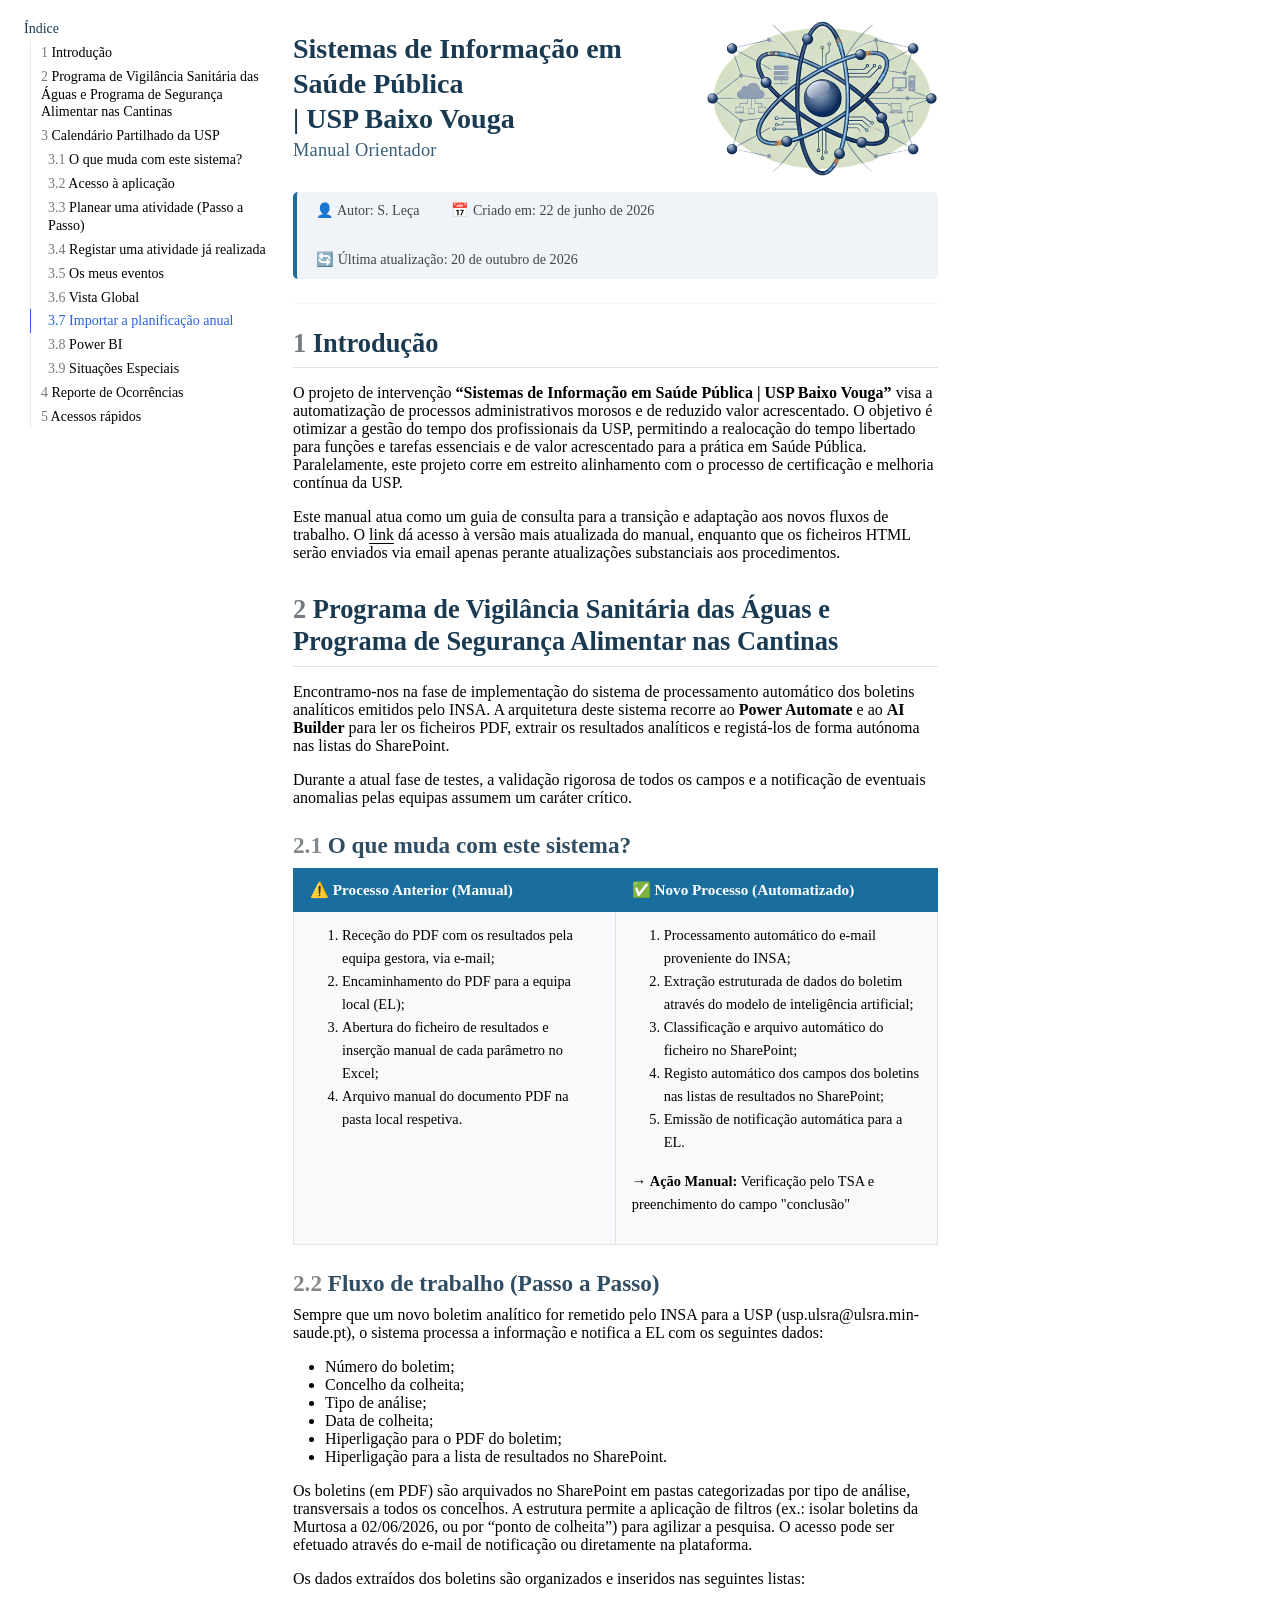
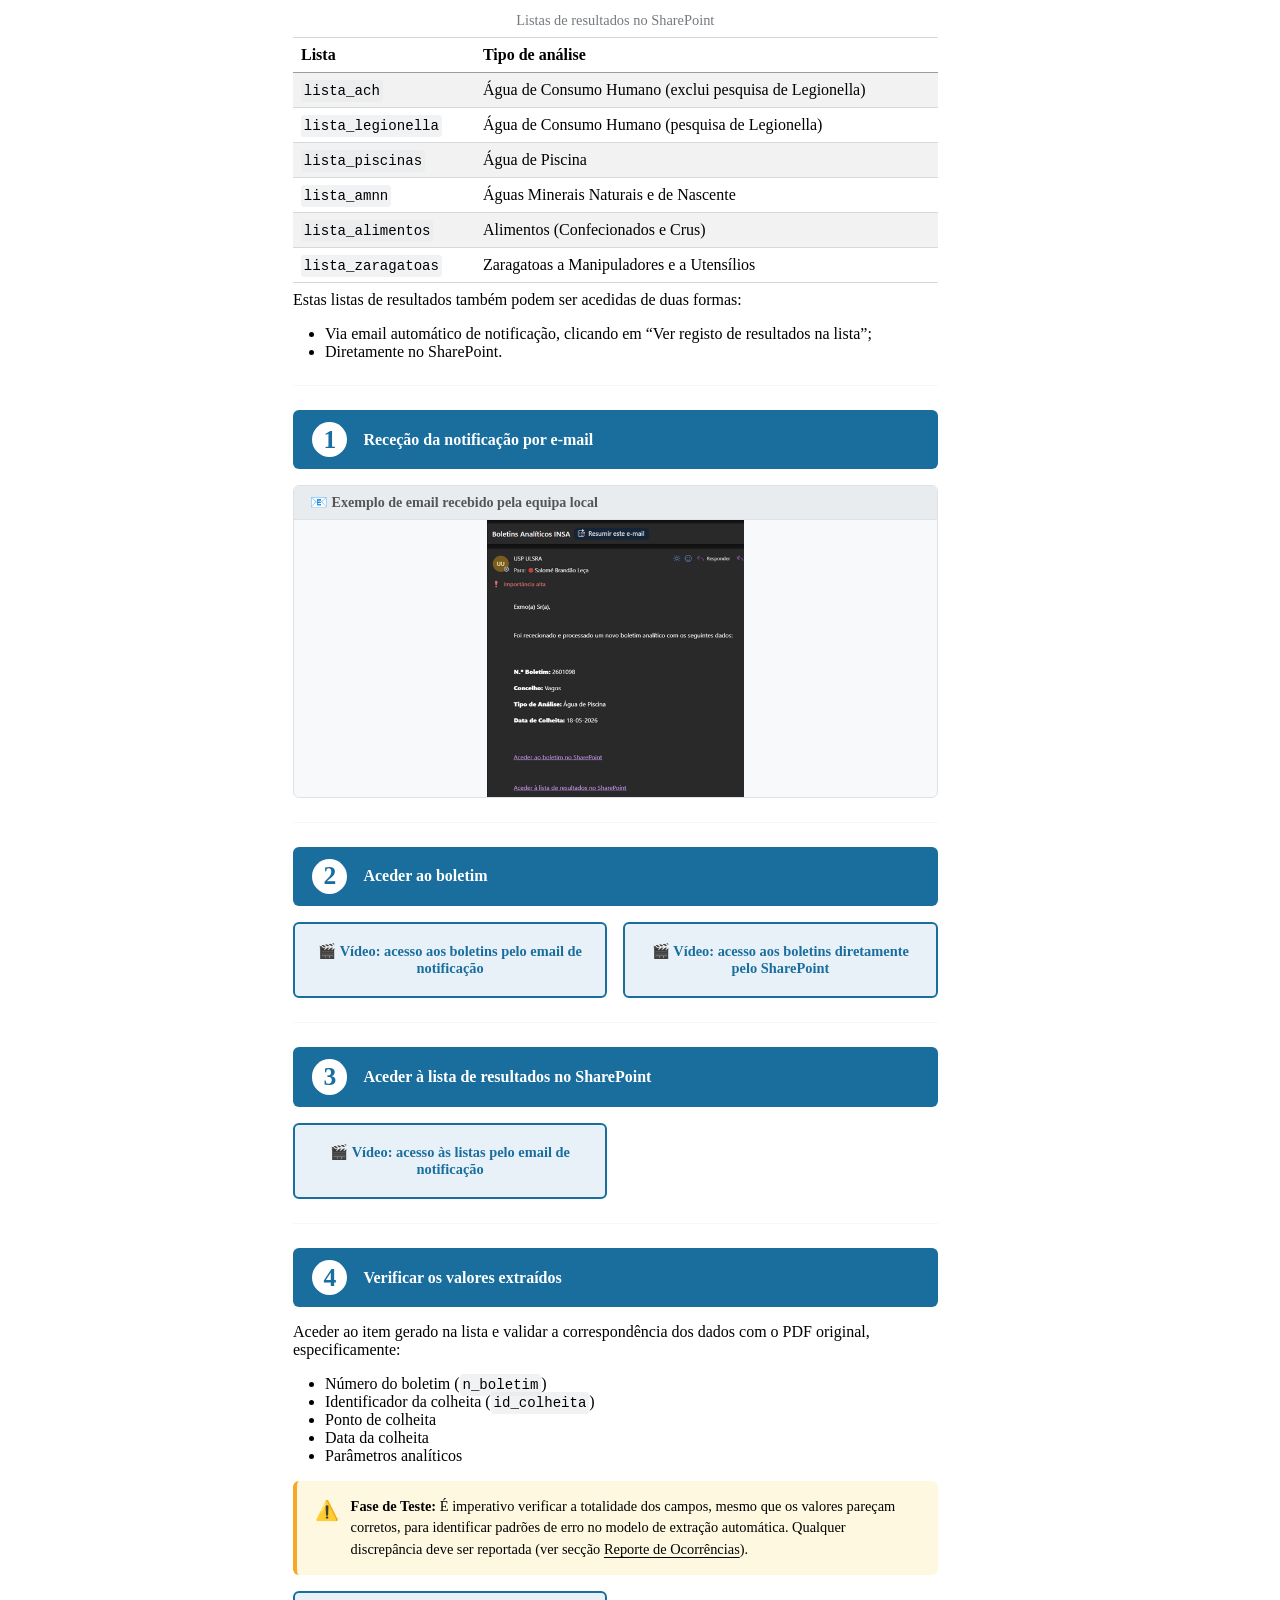
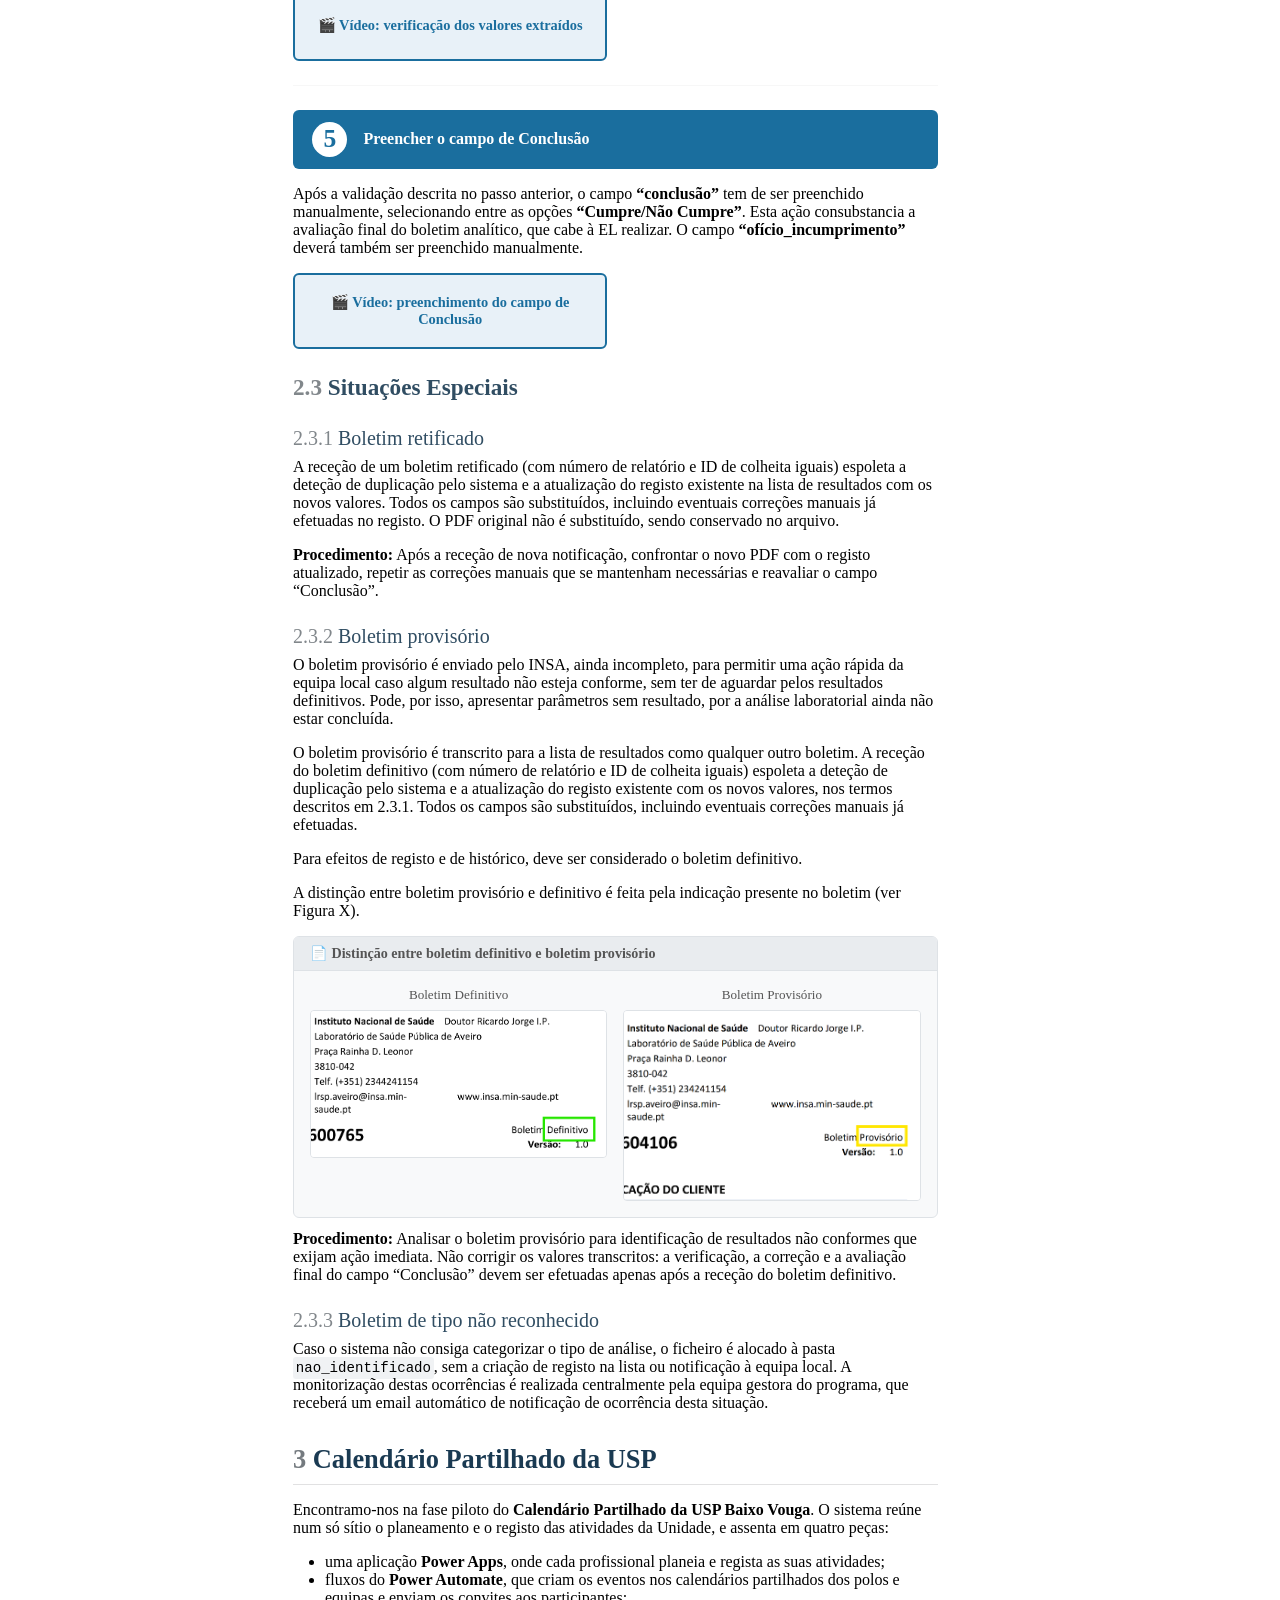
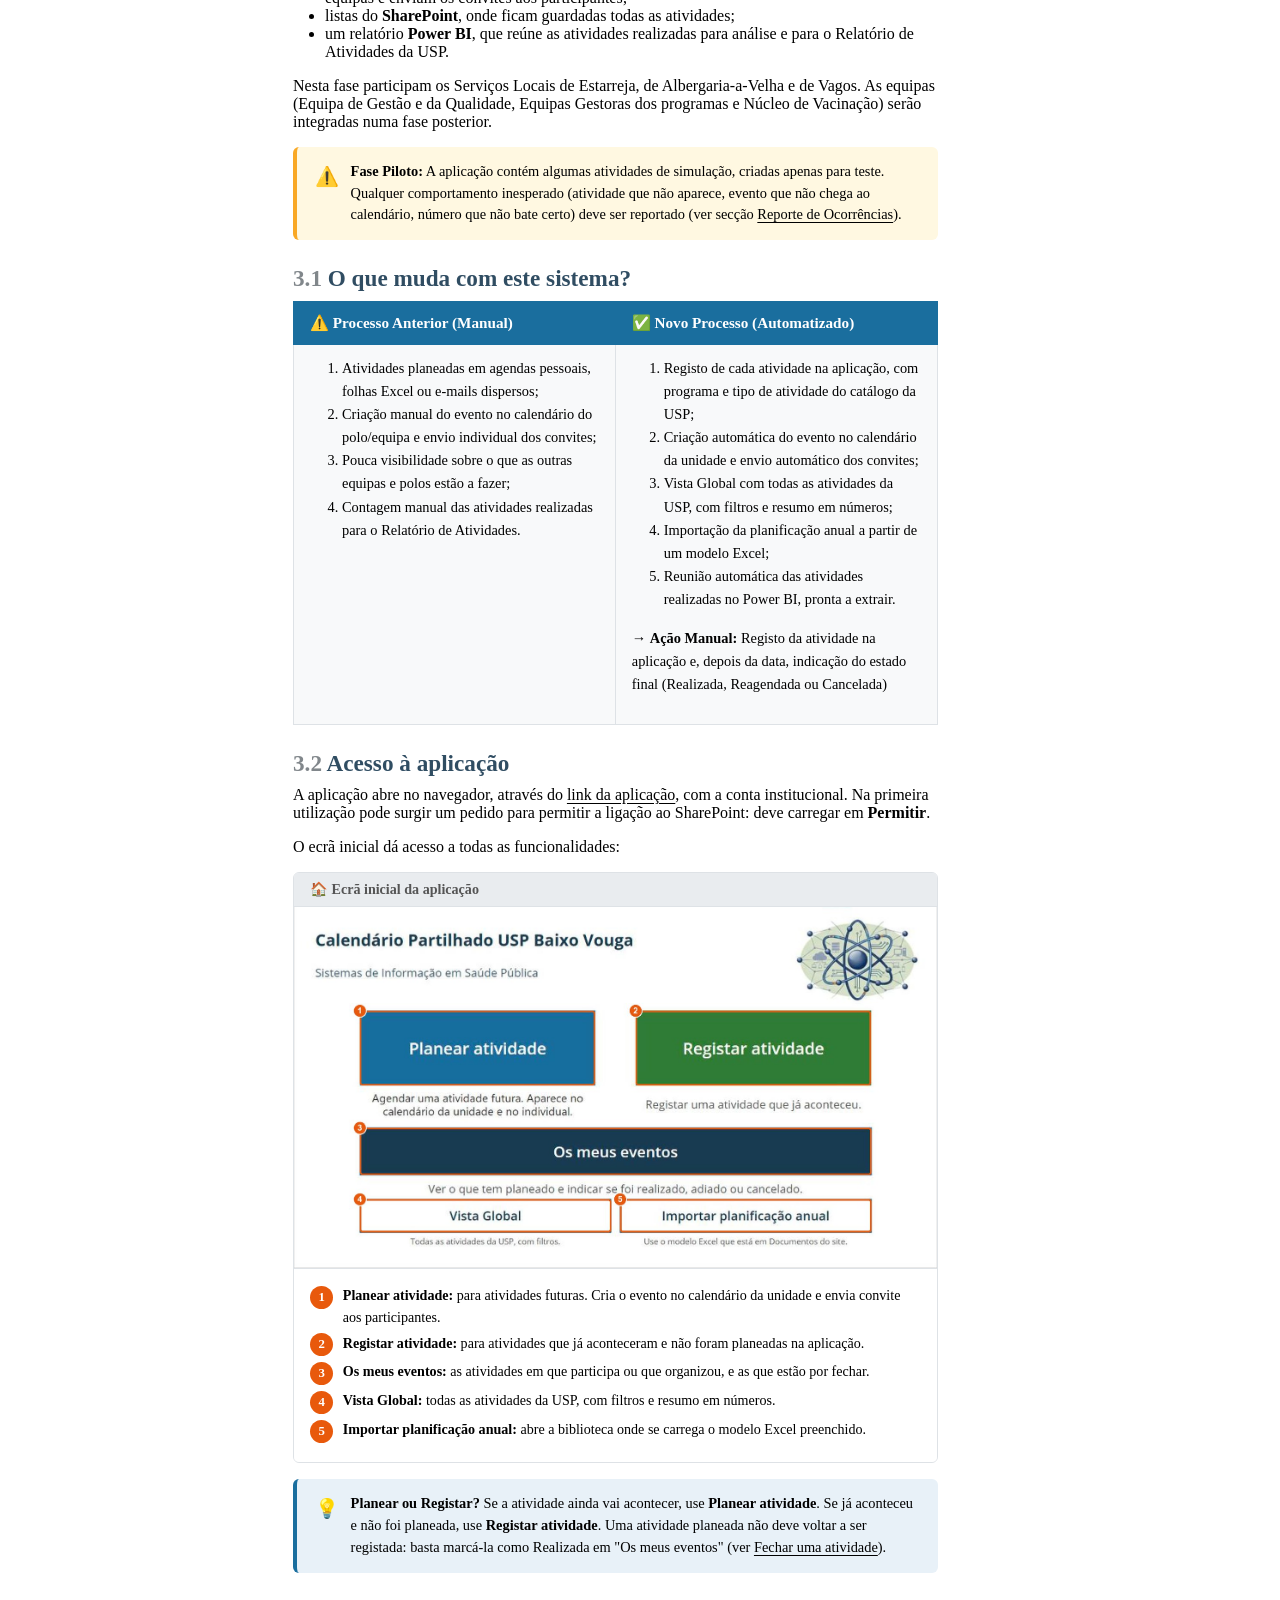
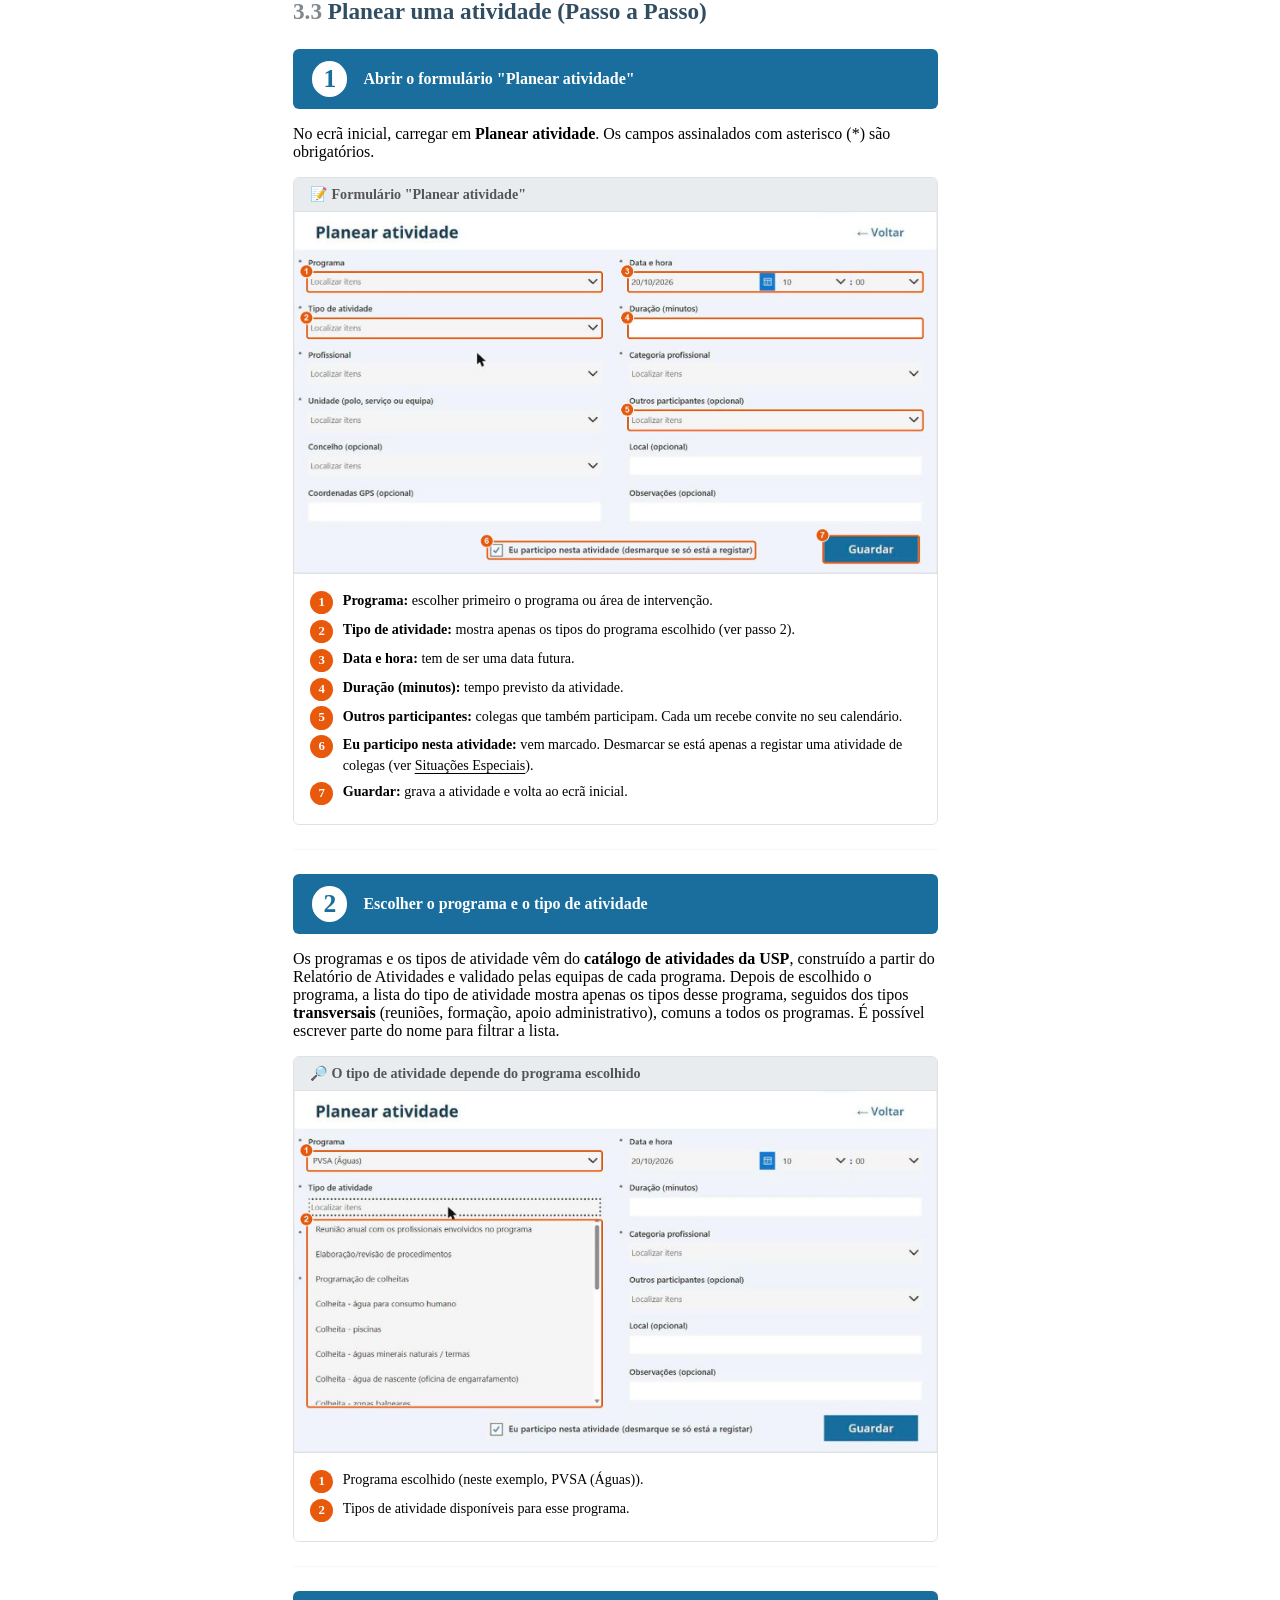
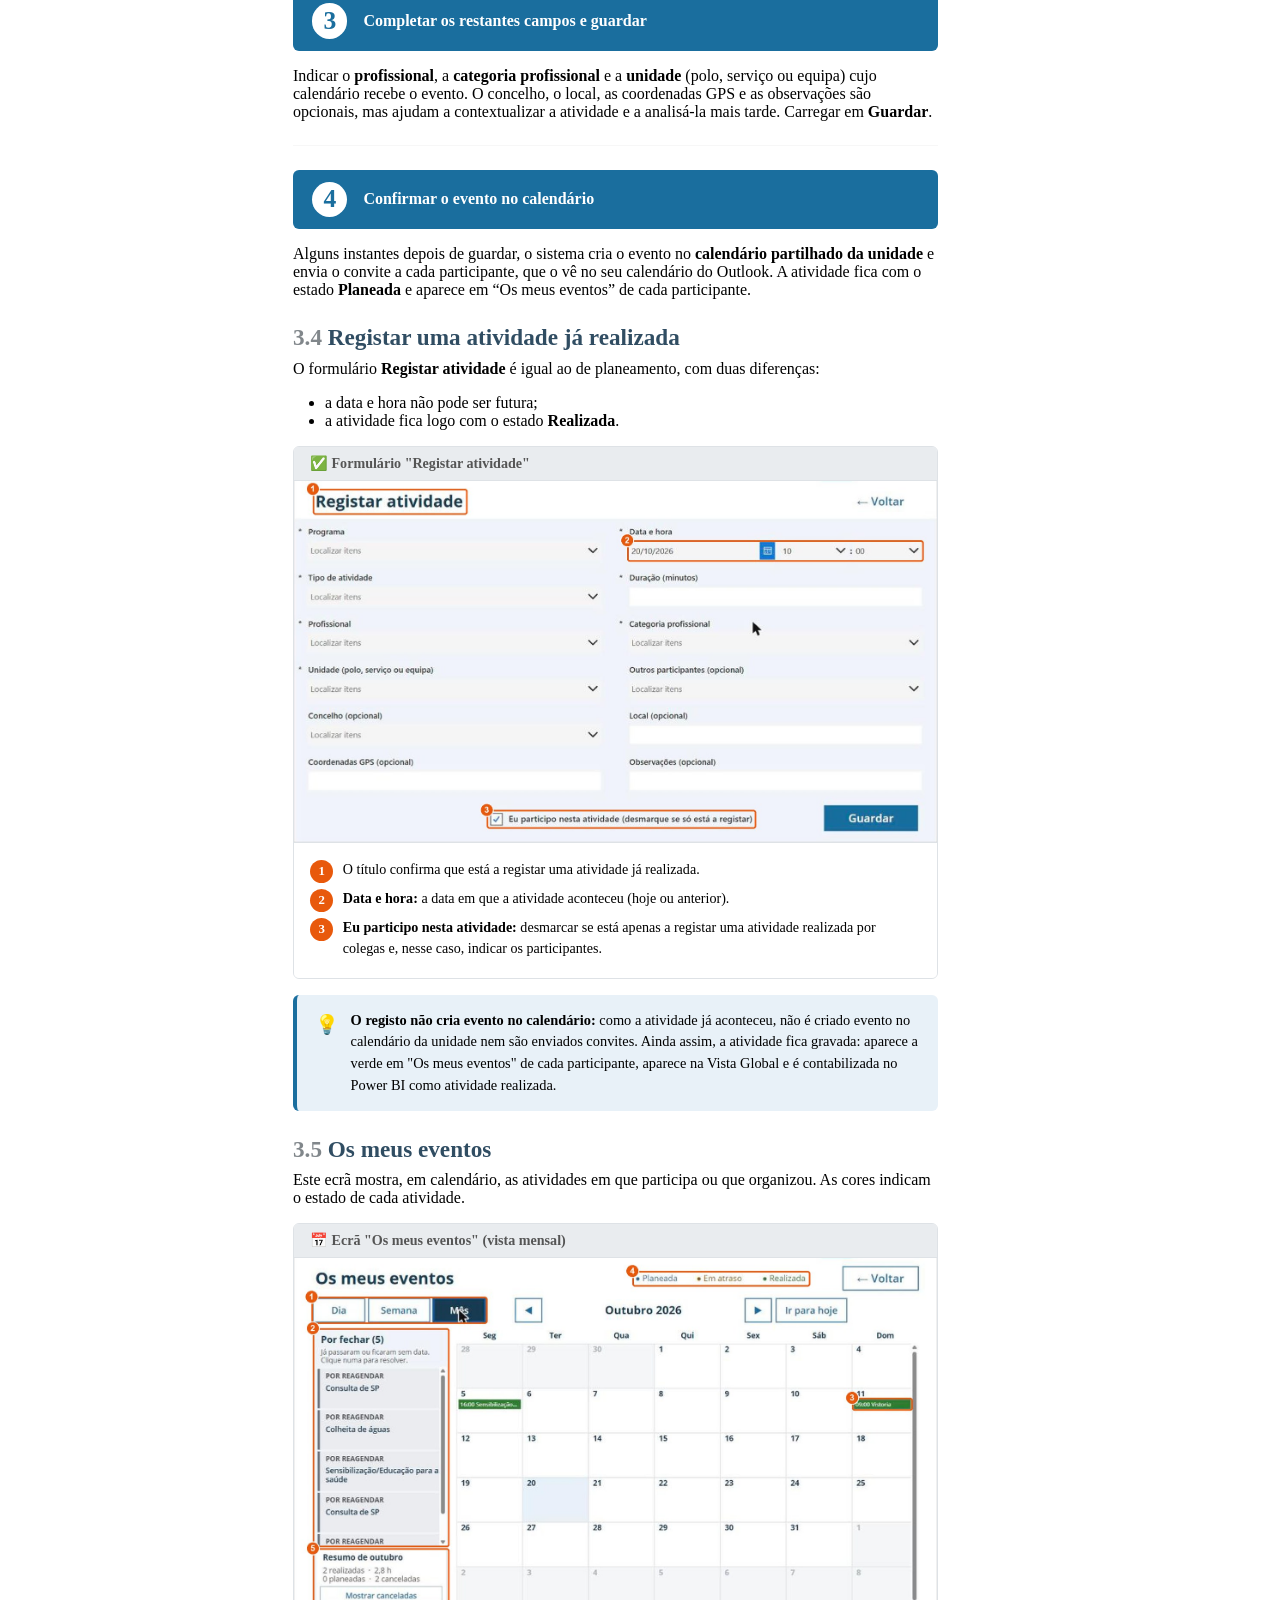
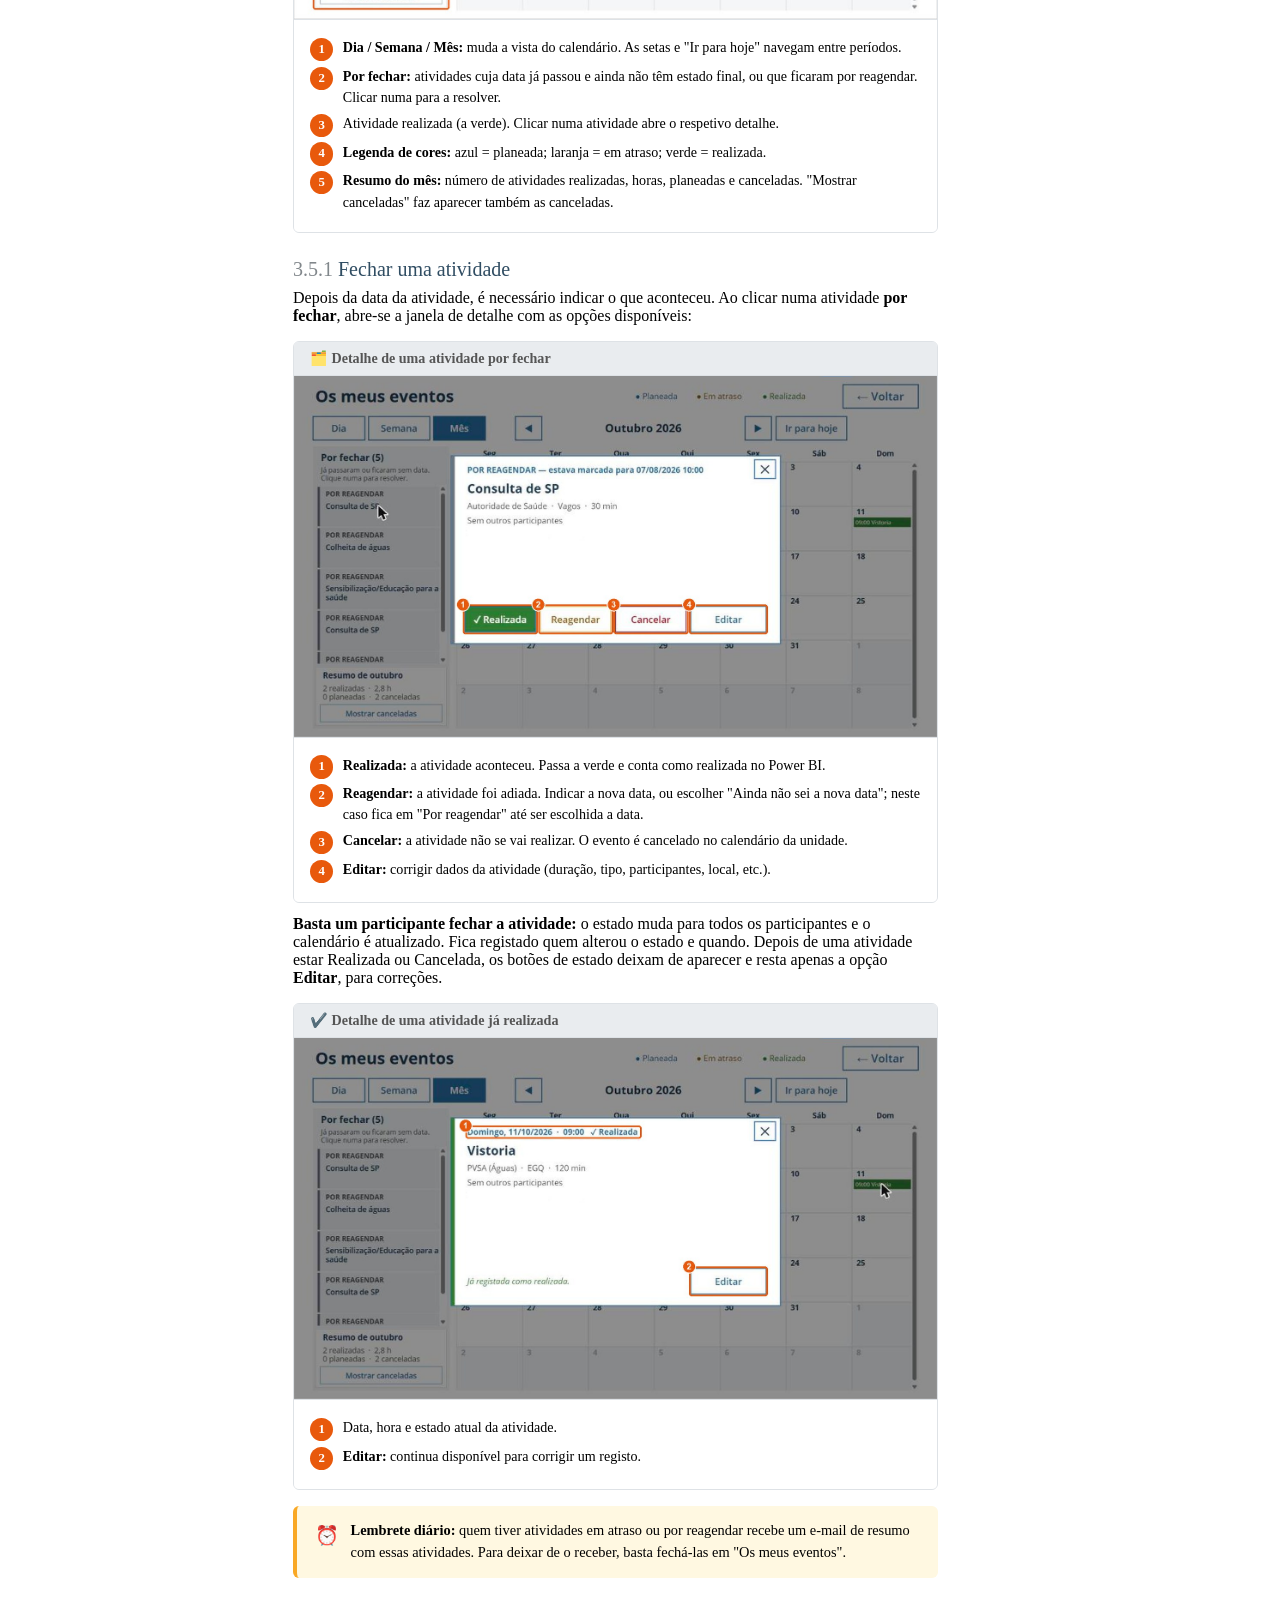
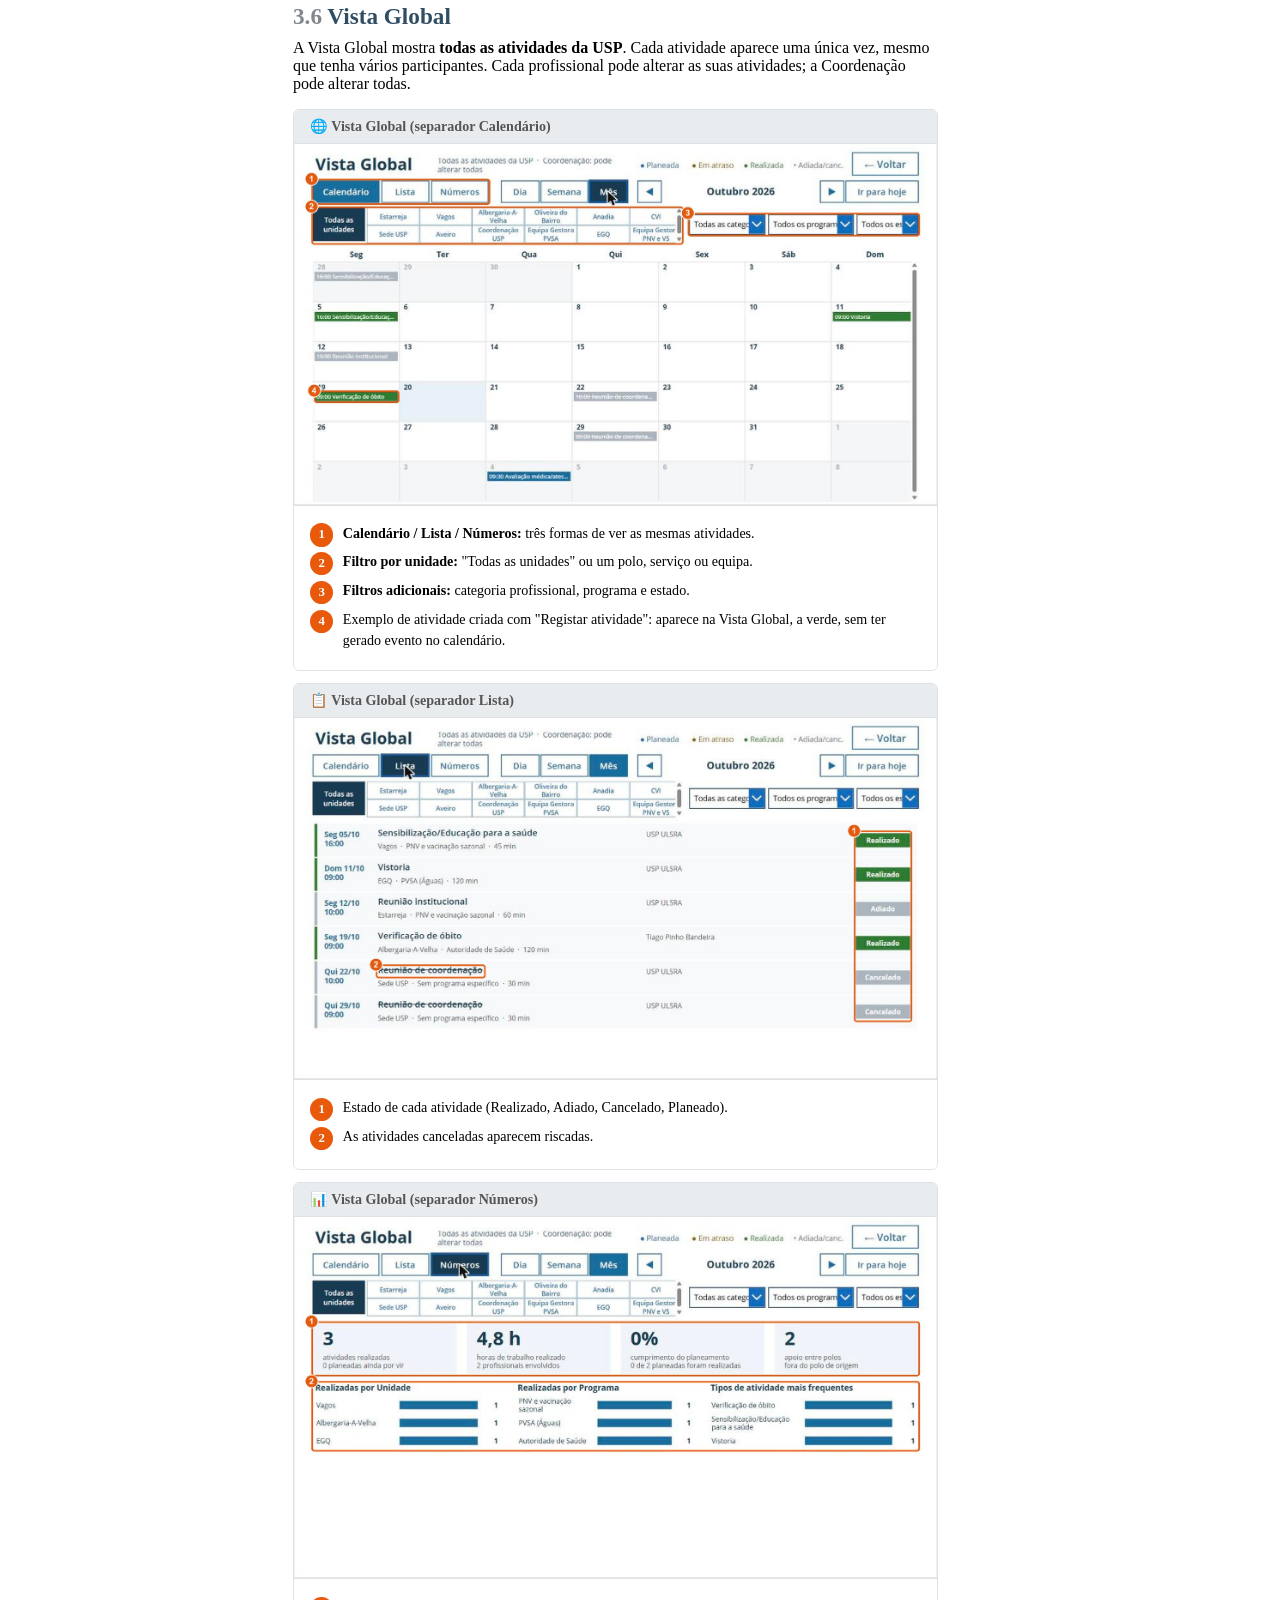
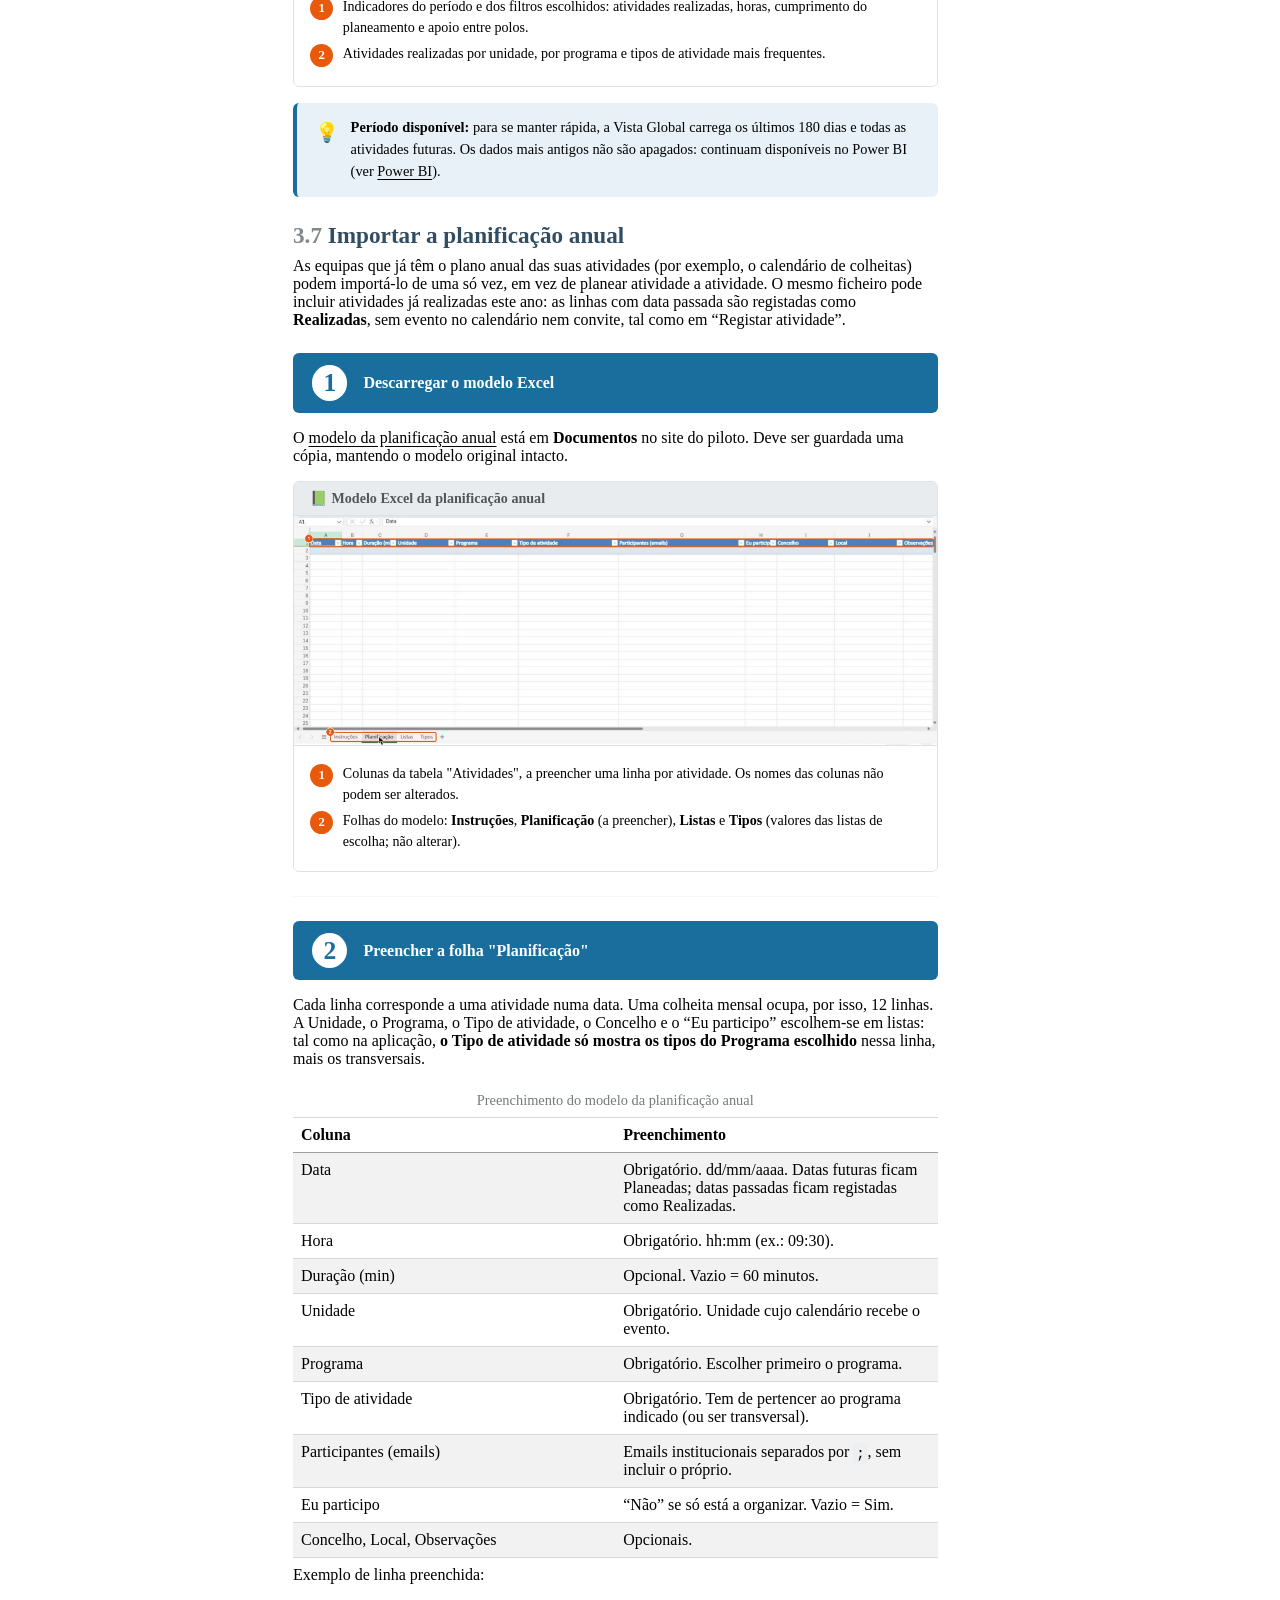
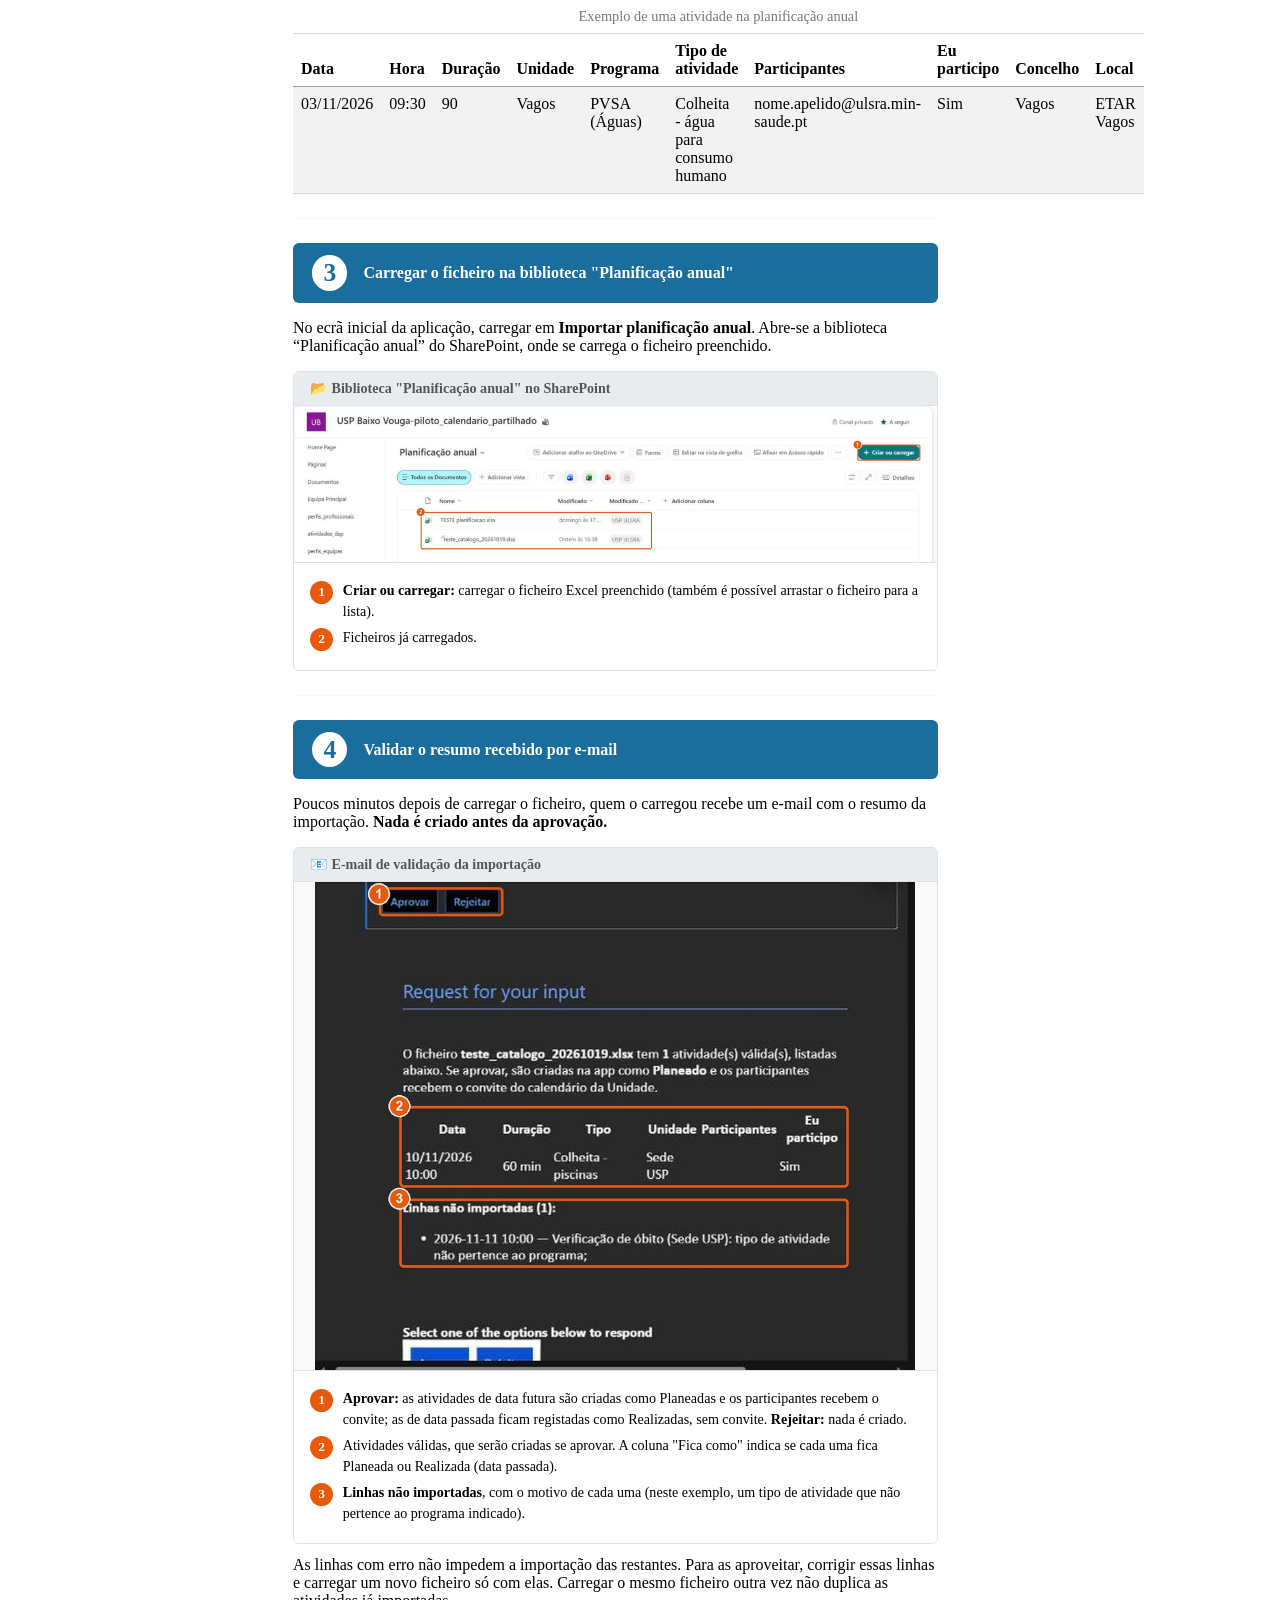
==== manual_TSA_boletins_analiticos.html @ 33a660f3 "deploy: 790c14cf3e2426acbb77045cc0bc41466f62135e" ====
<!DOCTYPE html>
<html xmlns="http://www.w3.org/1999/xhtml" lang="pt" xml:lang="pt"><head>

<meta charset="utf-8">
<meta name="generator" content="quarto-1.9.37">

<meta name="viewport" content="width=device-width, initial-scale=1.0, user-scalable=yes">


<title>Manual Orientador</title>
<style>

code{white-space: pre-wrap;}
span.smallcaps{font-variant: small-caps;}
div.columns{display: flex; gap: min(4vw, 1.5em);}
div.column{flex: auto; overflow-x: auto;}
div.hanging-indent{margin-left: 1.5em; text-indent: -1.5em;}
ul.task-list{list-style: none;}
ul.task-list li input[type="checkbox"] {
width: 0.8em;
margin: 0 0.8em 0.2em -1em;  vertical-align: middle;
}
</style>


<script>/*!
 * clipboard.js v2.0.11
 * https://clipboardjs.com/
 *
 * Licensed MIT © Zeno Rocha
 */
!function(t,e){"object"==typeof exports&&"object"==typeof module?module.exports=e():"function"==typeof define&&define.amd?define([],e):"object"==typeof exports?exports.ClipboardJS=e():t.ClipboardJS=e()}(this,function(){return n={686:function(t,e,n){"use strict";n.d(e,{default:function(){return b}});var e=n(279),i=n.n(e),e=n(370),u=n.n(e),e=n(817),r=n.n(e);function c(t){try{return document.execCommand(t)}catch(t){return}}var a=function(t){t=r()(t);return c("cut"),t};function o(t,e){var n,o,t=(n=t,o="rtl"===document.documentElement.getAttribute("dir"),(t=document.createElement("textarea")).style.fontSize="12pt",t.style.border="0",t.style.padding="0",t.style.margin="0",t.style.position="absolute",t.style[o?"right":"left"]="-9999px",o=window.pageYOffset||document.documentElement.scrollTop,t.style.top="".concat(o,"px"),t.setAttribute("readonly",""),t.value=n,t);return e.container.appendChild(t),e=r()(t),c("copy"),t.remove(),e}var f=function(t){var e=1<arguments.length&&void 0!==arguments[1]?arguments[1]:{container:document.body},n="";return"string"==typeof t?n=o(t,e):t instanceof HTMLInputElement&&!["text","search","url","tel","password"].includes(null==t?void 0:t.type)?n=o(t.value,e):(n=r()(t),c("copy")),n};function l(t){return(l="function"==typeof Symbol&&"symbol"==typeof Symbol.iterator?function(t){return typeof t}:function(t){return t&&"function"==typeof Symbol&&t.constructor===Symbol&&t!==Symbol.prototype?"symbol":typeof t})(t)}var s=function(){var t=0<arguments.length&&void 0!==arguments[0]?arguments[0]:{},e=t.action,n=void 0===e?"copy":e,o=t.container,e=t.target,t=t.text;if("copy"!==n&&"cut"!==n)throw new Error('Invalid "action" value, use either "copy" or "cut"');if(void 0!==e){if(!e||"object"!==l(e)||1!==e.nodeType)throw new Error('Invalid "target" value, use a valid Element');if("copy"===n&&e.hasAttribute("disabled"))throw new Error('Invalid "target" attribute. Please use "readonly" instead of "disabled" attribute');if("cut"===n&&(e.hasAttribute("readonly")||e.hasAttribute("disabled")))throw new Error('Invalid "target" attribute. You can\'t cut text from elements with "readonly" or "disabled" attributes')}return t?f(t,{container:o}):e?"cut"===n?a(e):f(e,{container:o}):void 0};function p(t){return(p="function"==typeof Symbol&&"symbol"==typeof Symbol.iterator?function(t){return typeof t}:function(t){return t&&"function"==typeof Symbol&&t.constructor===Symbol&&t!==Symbol.prototype?"symbol":typeof t})(t)}function d(t,e){for(var n=0;n<e.length;n++){var o=e[n];o.enumerable=o.enumerable||!1,o.configurable=!0,"value"in o&&(o.writable=!0),Object.defineProperty(t,o.key,o)}}function y(t,e){return(y=Object.setPrototypeOf||function(t,e){return t.__proto__=e,t})(t,e)}function h(n){var o=function(){if("undefined"==typeof Reflect||!Reflect.construct)return!1;if(Reflect.construct.sham)return!1;if("function"==typeof Proxy)return!0;try{return Date.prototype.toString.call(Reflect.construct(Date,[],function(){})),!0}catch(t){return!1}}();return function(){var t,e=v(n);return t=o?(t=v(this).constructor,Reflect.construct(e,arguments,t)):e.apply(this,arguments),e=this,!(t=t)||"object"!==p(t)&&"function"!=typeof t?function(t){if(void 0!==t)return t;throw new ReferenceError("this hasn't been initialised - super() hasn't been called")}(e):t}}function v(t){return(v=Object.setPrototypeOf?Object.getPrototypeOf:function(t){return t.__proto__||Object.getPrototypeOf(t)})(t)}function m(t,e){t="data-clipboard-".concat(t);if(e.hasAttribute(t))return e.getAttribute(t)}var b=function(){!function(t,e){if("function"!=typeof e&&null!==e)throw new TypeError("Super expression must either be null or a function");t.prototype=Object.create(e&&e.prototype,{constructor:{value:t,writable:!0,configurable:!0}}),e&&y(t,e)}(r,i());var t,e,n,o=h(r);function r(t,e){var n;return function(t){if(!(t instanceof r))throw new TypeError("Cannot call a class as a function")}(this),(n=o.call(this)).resolveOptions(e),n.listenClick(t),n}return t=r,n=[{key:"copy",value:function(t){var e=1<arguments.length&&void 0!==arguments[1]?arguments[1]:{container:document.body};return f(t,e)}},{key:"cut",value:function(t){return a(t)}},{key:"isSupported",value:function(){var t=0<arguments.length&&void 0!==arguments[0]?arguments[0]:["copy","cut"],t="string"==typeof t?[t]:t,e=!!document.queryCommandSupported;return t.forEach(function(t){e=e&&!!document.queryCommandSupported(t)}),e}}],(e=[{key:"resolveOptions",value:function(){var t=0<arguments.length&&void 0!==arguments[0]?arguments[0]:{};this.action="function"==typeof t.action?t.action:this.defaultAction,this.target="function"==typeof t.target?t.target:this.defaultTarget,this.text="function"==typeof t.text?t.text:this.defaultText,this.container="object"===p(t.container)?t.container:document.body}},{key:"listenClick",value:function(t){var e=this;this.listener=u()(t,"click",function(t){return e.onClick(t)})}},{key:"onClick",value:function(t){var e=t.delegateTarget||t.currentTarget,n=this.action(e)||"copy",t=s({action:n,container:this.container,target:this.target(e),text:this.text(e)});this.emit(t?"success":"error",{action:n,text:t,trigger:e,clearSelection:function(){e&&e.focus(),window.getSelection().removeAllRanges()}})}},{key:"defaultAction",value:function(t){return m("action",t)}},{key:"defaultTarget",value:function(t){t=m("target",t);if(t)return document.querySelector(t)}},{key:"defaultText",value:function(t){return m("text",t)}},{key:"destroy",value:function(){this.listener.destroy()}}])&&d(t.prototype,e),n&&d(t,n),r}()},828:function(t){var e;"undefined"==typeof Element||Element.prototype.matches||((e=Element.prototype).matches=e.matchesSelector||e.mozMatchesSelector||e.msMatchesSelector||e.oMatchesSelector||e.webkitMatchesSelector),t.exports=function(t,e){for(;t&&9!==t.nodeType;){if("function"==typeof t.matches&&t.matches(e))return t;t=t.parentNode}}},438:function(t,e,n){var u=n(828);function i(t,e,n,o,r){var i=function(e,n,t,o){return function(t){t.delegateTarget=u(t.target,n),t.delegateTarget&&o.call(e,t)}}.apply(this,arguments);return t.addEventListener(n,i,r),{destroy:function(){t.removeEventListener(n,i,r)}}}t.exports=function(t,e,n,o,r){return"function"==typeof t.addEventListener?i.apply(null,arguments):"function"==typeof n?i.bind(null,document).apply(null,arguments):("string"==typeof t&&(t=document.querySelectorAll(t)),Array.prototype.map.call(t,function(t){return i(t,e,n,o,r)}))}},879:function(t,n){n.node=function(t){return void 0!==t&&t instanceof HTMLElement&&1===t.nodeType},n.nodeList=function(t){var e=Object.prototype.toString.call(t);return void 0!==t&&("[object NodeList]"===e||"[object HTMLCollection]"===e)&&"length"in t&&(0===t.length||n.node(t[0]))},n.string=function(t){return"string"==typeof t||t instanceof String},n.fn=function(t){return"[object Function]"===Object.prototype.toString.call(t)}},370:function(t,e,n){var f=n(879),l=n(438);t.exports=function(t,e,n){if(!t&&!e&&!n)throw new Error("Missing required arguments");if(!f.string(e))throw new TypeError("Second argument must be a String");if(!f.fn(n))throw new TypeError("Third argument must be a Function");if(f.node(t))return c=e,a=n,(u=t).addEventListener(c,a),{destroy:function(){u.removeEventListener(c,a)}};if(f.nodeList(t))return o=t,r=e,i=n,Array.prototype.forEach.call(o,function(t){t.addEventListener(r,i)}),{destroy:function(){Array.prototype.forEach.call(o,function(t){t.removeEventListener(r,i)})}};if(f.string(t))return t=t,e=e,n=n,l(document.body,t,e,n);throw new TypeError("First argument must be a String, HTMLElement, HTMLCollection, or NodeList");var o,r,i,u,c,a}},817:function(t){t.exports=function(t){var e,n="SELECT"===t.nodeName?(t.focus(),t.value):"INPUT"===t.nodeName||"TEXTAREA"===t.nodeName?((e=t.hasAttribute("readonly"))||t.setAttribute("readonly",""),t.select(),t.setSelectionRange(0,t.value.length),e||t.removeAttribute("readonly"),t.value):(t.hasAttribute("contenteditable")&&t.focus(),n=window.getSelection(),(e=document.createRange()).selectNodeContents(t),n.removeAllRanges(),n.addRange(e),n.toString());return n}},279:function(t){function e(){}e.prototype={on:function(t,e,n){var o=this.e||(this.e={});return(o[t]||(o[t]=[])).push({fn:e,ctx:n}),this},once:function(t,e,n){var o=this;function r(){o.off(t,r),e.apply(n,arguments)}return r._=e,this.on(t,r,n)},emit:function(t){for(var e=[].slice.call(arguments,1),n=((this.e||(this.e={}))[t]||[]).slice(),o=0,r=n.length;o<r;o++)n[o].fn.apply(n[o].ctx,e);return this},off:function(t,e){var n=this.e||(this.e={}),o=n[t],r=[];if(o&&e)for(var i=0,u=o.length;i<u;i++)o[i].fn!==e&&o[i].fn._!==e&&r.push(o[i]);return r.length?n[t]=r:delete n[t],this}},t.exports=e,t.exports.TinyEmitter=e}},r={},o.n=function(t){var e=t&&t.__esModule?function(){return t.default}:function(){return t};return o.d(e,{a:e}),e},o.d=function(t,e){for(var n in e)o.o(e,n)&&!o.o(t,n)&&Object.defineProperty(t,n,{enumerable:!0,get:e[n]})},o.o=function(t,e){return Object.prototype.hasOwnProperty.call(t,e)},o(686).default;function o(t){if(r[t])return r[t].exports;var e=r[t]={exports:{}};return n[t](e,e.exports,o),e.exports}var n,r});</script>
<script src="[data-uri]" type="module"></script>
<script src="[data-uri]" type="module"></script>
<script>/**
 * @popperjs/core v2.11.7 - MIT License
 */

!function(e,t){"object"==typeof exports&&"undefined"!=typeof module?t(exports):"function"==typeof define&&define.amd?define(["exports"],t):t((e="undefined"!=typeof globalThis?globalThis:e||self).Popper={})}(this,(function(e){"use strict";function t(e){if(null==e)return window;if("[object Window]"!==e.toString()){var t=e.ownerDocument;return t&&t.defaultView||window}return e}function n(e){return e instanceof t(e).Element||e instanceof Element}function r(e){return e instanceof t(e).HTMLElement||e instanceof HTMLElement}function o(e){return"undefined"!=typeof ShadowRoot&&(e instanceof t(e).ShadowRoot||e instanceof ShadowRoot)}var i=Math.max,a=Math.min,s=Math.round;function f(){var e=navigator.userAgentData;return null!=e&&e.brands&&Array.isArray(e.brands)?e.brands.map((function(e){return e.brand+"/"+e.version})).join(" "):navigator.userAgent}function c(){return!/^((?!chrome|android).)*safari/i.test(f())}function p(e,o,i){void 0===o&&(o=!1),void 0===i&&(i=!1);var a=e.getBoundingClientRect(),f=1,p=1;o&&r(e)&&(f=e.offsetWidth>0&&s(a.width)/e.offsetWidth||1,p=e.offsetHeight>0&&s(a.height)/e.offsetHeight||1);var u=(n(e)?t(e):window).visualViewport,l=!c()&&i,d=(a.left+(l&&u?u.offsetLeft:0))/f,h=(a.top+(l&&u?u.offsetTop:0))/p,m=a.width/f,v=a.height/p;return{width:m,height:v,top:h,right:d+m,bottom:h+v,left:d,x:d,y:h}}function u(e){var n=t(e);return{scrollLeft:n.pageXOffset,scrollTop:n.pageYOffset}}function l(e){return e?(e.nodeName||"").toLowerCase():null}function d(e){return((n(e)?e.ownerDocument:e.document)||window.document).documentElement}function h(e){return p(d(e)).left+u(e).scrollLeft}function m(e){return t(e).getComputedStyle(e)}function v(e){var t=m(e),n=t.overflow,r=t.overflowX,o=t.overflowY;return/auto|scroll|overlay|hidden/.test(n+o+r)}function y(e,n,o){void 0===o&&(o=!1);var i,a,f=r(n),c=r(n)&&function(e){var t=e.getBoundingClientRect(),n=s(t.width)/e.offsetWidth||1,r=s(t.height)/e.offsetHeight||1;return 1!==n||1!==r}(n),m=d(n),y=p(e,c,o),g={scrollLeft:0,scrollTop:0},b={x:0,y:0};return(f||!f&&!o)&&(("body"!==l(n)||v(m))&&(g=(i=n)!==t(i)&&r(i)?{scrollLeft:(a=i).scrollLeft,scrollTop:a.scrollTop}:u(i)),r(n)?((b=p(n,!0)).x+=n.clientLeft,b.y+=n.clientTop):m&&(b.x=h(m))),{x:y.left+g.scrollLeft-b.x,y:y.top+g.scrollTop-b.y,width:y.width,height:y.height}}function g(e){var t=p(e),n=e.offsetWidth,r=e.offsetHeight;return Math.abs(t.width-n)<=1&&(n=t.width),Math.abs(t.height-r)<=1&&(r=t.height),{x:e.offsetLeft,y:e.offsetTop,width:n,height:r}}function b(e){return"html"===l(e)?e:e.assignedSlot||e.parentNode||(o(e)?e.host:null)||d(e)}function x(e){return["html","body","#document"].indexOf(l(e))>=0?e.ownerDocument.body:r(e)&&v(e)?e:x(b(e))}function w(e,n){var r;void 0===n&&(n=[]);var o=x(e),i=o===(null==(r=e.ownerDocument)?void 0:r.body),a=t(o),s=i?[a].concat(a.visualViewport||[],v(o)?o:[]):o,f=n.concat(s);return i?f:f.concat(w(b(s)))}function O(e){return["table","td","th"].indexOf(l(e))>=0}function j(e){return r(e)&&"fixed"!==m(e).position?e.offsetParent:null}function E(e){for(var n=t(e),i=j(e);i&&O(i)&&"static"===m(i).position;)i=j(i);return i&&("html"===l(i)||"body"===l(i)&&"static"===m(i).position)?n:i||function(e){var t=/firefox/i.test(f());if(/Trident/i.test(f())&&r(e)&&"fixed"===m(e).position)return null;var n=b(e);for(o(n)&&(n=n.host);r(n)&&["html","body"].indexOf(l(n))<0;){var i=m(n);if("none"!==i.transform||"none"!==i.perspective||"paint"===i.contain||-1!==["transform","perspective"].indexOf(i.willChange)||t&&"filter"===i.willChange||t&&i.filter&&"none"!==i.filter)return n;n=n.parentNode}return null}(e)||n}var D="top",A="bottom",L="right",P="left",M="auto",k=[D,A,L,P],W="start",B="end",H="viewport",T="popper",R=k.reduce((function(e,t){return e.concat([t+"-"+W,t+"-"+B])}),[]),S=[].concat(k,[M]).reduce((function(e,t){return e.concat([t,t+"-"+W,t+"-"+B])}),[]),V=["beforeRead","read","afterRead","beforeMain","main","afterMain","beforeWrite","write","afterWrite"];function q(e){var t=new Map,n=new Set,r=[];function o(e){n.add(e.name),[].concat(e.requires||[],e.requiresIfExists||[]).forEach((function(e){if(!n.has(e)){var r=t.get(e);r&&o(r)}})),r.push(e)}return e.forEach((function(e){t.set(e.name,e)})),e.forEach((function(e){n.has(e.name)||o(e)})),r}function C(e){return e.split("-")[0]}function N(e,t){var n=t.getRootNode&&t.getRootNode();if(e.contains(t))return!0;if(n&&o(n)){var r=t;do{if(r&&e.isSameNode(r))return!0;r=r.parentNode||r.host}while(r)}return!1}function I(e){return Object.assign({},e,{left:e.x,top:e.y,right:e.x+e.width,bottom:e.y+e.height})}function _(e,r,o){return r===H?I(function(e,n){var r=t(e),o=d(e),i=r.visualViewport,a=o.clientWidth,s=o.clientHeight,f=0,p=0;if(i){a=i.width,s=i.height;var u=c();(u||!u&&"fixed"===n)&&(f=i.offsetLeft,p=i.offsetTop)}return{width:a,height:s,x:f+h(e),y:p}}(e,o)):n(r)?function(e,t){var n=p(e,!1,"fixed"===t);return n.top=n.top+e.clientTop,n.left=n.left+e.clientLeft,n.bottom=n.top+e.clientHeight,n.right=n.left+e.clientWidth,n.width=e.clientWidth,n.height=e.clientHeight,n.x=n.left,n.y=n.top,n}(r,o):I(function(e){var t,n=d(e),r=u(e),o=null==(t=e.ownerDocument)?void 0:t.body,a=i(n.scrollWidth,n.clientWidth,o?o.scrollWidth:0,o?o.clientWidth:0),s=i(n.scrollHeight,n.clientHeight,o?o.scrollHeight:0,o?o.clientHeight:0),f=-r.scrollLeft+h(e),c=-r.scrollTop;return"rtl"===m(o||n).direction&&(f+=i(n.clientWidth,o?o.clientWidth:0)-a),{width:a,height:s,x:f,y:c}}(d(e)))}function F(e,t,o,s){var f="clippingParents"===t?function(e){var t=w(b(e)),o=["absolute","fixed"].indexOf(m(e).position)>=0&&r(e)?E(e):e;return n(o)?t.filter((function(e){return n(e)&&N(e,o)&&"body"!==l(e)})):[]}(e):[].concat(t),c=[].concat(f,[o]),p=c[0],u=c.reduce((function(t,n){var r=_(e,n,s);return t.top=i(r.top,t.top),t.right=a(r.right,t.right),t.bottom=a(r.bottom,t.bottom),t.left=i(r.left,t.left),t}),_(e,p,s));return u.width=u.right-u.left,u.height=u.bottom-u.top,u.x=u.left,u.y=u.top,u}function U(e){return e.split("-")[1]}function z(e){return["top","bottom"].indexOf(e)>=0?"x":"y"}function X(e){var t,n=e.reference,r=e.element,o=e.placement,i=o?C(o):null,a=o?U(o):null,s=n.x+n.width/2-r.width/2,f=n.y+n.height/2-r.height/2;switch(i){case D:t={x:s,y:n.y-r.height};break;case A:t={x:s,y:n.y+n.height};break;case L:t={x:n.x+n.width,y:f};break;case P:t={x:n.x-r.width,y:f};break;default:t={x:n.x,y:n.y}}var c=i?z(i):null;if(null!=c){var p="y"===c?"height":"width";switch(a){case W:t[c]=t[c]-(n[p]/2-r[p]/2);break;case B:t[c]=t[c]+(n[p]/2-r[p]/2)}}return t}function Y(e){return Object.assign({},{top:0,right:0,bottom:0,left:0},e)}function G(e,t){return t.reduce((function(t,n){return t[n]=e,t}),{})}function J(e,t){void 0===t&&(t={});var r=t,o=r.placement,i=void 0===o?e.placement:o,a=r.strategy,s=void 0===a?e.strategy:a,f=r.boundary,c=void 0===f?"clippingParents":f,u=r.rootBoundary,l=void 0===u?H:u,h=r.elementContext,m=void 0===h?T:h,v=r.altBoundary,y=void 0!==v&&v,g=r.padding,b=void 0===g?0:g,x=Y("number"!=typeof b?b:G(b,k)),w=m===T?"reference":T,O=e.rects.popper,j=e.elements[y?w:m],E=F(n(j)?j:j.contextElement||d(e.elements.popper),c,l,s),P=p(e.elements.reference),M=X({reference:P,element:O,strategy:"absolute",placement:i}),W=I(Object.assign({},O,M)),B=m===T?W:P,R={top:E.top-B.top+x.top,bottom:B.bottom-E.bottom+x.bottom,left:E.left-B.left+x.left,right:B.right-E.right+x.right},S=e.modifiersData.offset;if(m===T&&S){var V=S[i];Object.keys(R).forEach((function(e){var t=[L,A].indexOf(e)>=0?1:-1,n=[D,A].indexOf(e)>=0?"y":"x";R[e]+=V[n]*t}))}return R}var K={placement:"bottom",modifiers:[],strategy:"absolute"};function Q(){for(var e=arguments.length,t=new Array(e),n=0;n<e;n++)t[n]=arguments[n];return!t.some((function(e){return!(e&&"function"==typeof e.getBoundingClientRect)}))}function Z(e){void 0===e&&(e={});var t=e,r=t.defaultModifiers,o=void 0===r?[]:r,i=t.defaultOptions,a=void 0===i?K:i;return function(e,t,r){void 0===r&&(r=a);var i,s,f={placement:"bottom",orderedModifiers:[],options:Object.assign({},K,a),modifiersData:{},elements:{reference:e,popper:t},attributes:{},styles:{}},c=[],p=!1,u={state:f,setOptions:function(r){var i="function"==typeof r?r(f.options):r;l(),f.options=Object.assign({},a,f.options,i),f.scrollParents={reference:n(e)?w(e):e.contextElement?w(e.contextElement):[],popper:w(t)};var s,p,d=function(e){var t=q(e);return V.reduce((function(e,n){return e.concat(t.filter((function(e){return e.phase===n})))}),[])}((s=[].concat(o,f.options.modifiers),p=s.reduce((function(e,t){var n=e[t.name];return e[t.name]=n?Object.assign({},n,t,{options:Object.assign({},n.options,t.options),data:Object.assign({},n.data,t.data)}):t,e}),{}),Object.keys(p).map((function(e){return p[e]}))));return f.orderedModifiers=d.filter((function(e){return e.enabled})),f.orderedModifiers.forEach((function(e){var t=e.name,n=e.options,r=void 0===n?{}:n,o=e.effect;if("function"==typeof o){var i=o({state:f,name:t,instance:u,options:r}),a=function(){};c.push(i||a)}})),u.update()},forceUpdate:function(){if(!p){var e=f.elements,t=e.reference,n=e.popper;if(Q(t,n)){f.rects={reference:y(t,E(n),"fixed"===f.options.strategy),popper:g(n)},f.reset=!1,f.placement=f.options.placement,f.orderedModifiers.forEach((function(e){return f.modifiersData[e.name]=Object.assign({},e.data)}));for(var r=0;r<f.orderedModifiers.length;r++)if(!0!==f.reset){var o=f.orderedModifiers[r],i=o.fn,a=o.options,s=void 0===a?{}:a,c=o.name;"function"==typeof i&&(f=i({state:f,options:s,name:c,instance:u})||f)}else f.reset=!1,r=-1}}},update:(i=function(){return new Promise((function(e){u.forceUpdate(),e(f)}))},function(){return s||(s=new Promise((function(e){Promise.resolve().then((function(){s=void 0,e(i())}))}))),s}),destroy:function(){l(),p=!0}};if(!Q(e,t))return u;function l(){c.forEach((function(e){return e()})),c=[]}return u.setOptions(r).then((function(e){!p&&r.onFirstUpdate&&r.onFirstUpdate(e)})),u}}var $={passive:!0};var ee={name:"eventListeners",enabled:!0,phase:"write",fn:function(){},effect:function(e){var n=e.state,r=e.instance,o=e.options,i=o.scroll,a=void 0===i||i,s=o.resize,f=void 0===s||s,c=t(n.elements.popper),p=[].concat(n.scrollParents.reference,n.scrollParents.popper);return a&&p.forEach((function(e){e.addEventListener("scroll",r.update,$)})),f&&c.addEventListener("resize",r.update,$),function(){a&&p.forEach((function(e){e.removeEventListener("scroll",r.update,$)})),f&&c.removeEventListener("resize",r.update,$)}},data:{}};var te={name:"popperOffsets",enabled:!0,phase:"read",fn:function(e){var t=e.state,n=e.name;t.modifiersData[n]=X({reference:t.rects.reference,element:t.rects.popper,strategy:"absolute",placement:t.placement})},data:{}},ne={top:"auto",right:"auto",bottom:"auto",left:"auto"};function re(e){var n,r=e.popper,o=e.popperRect,i=e.placement,a=e.variation,f=e.offsets,c=e.position,p=e.gpuAcceleration,u=e.adaptive,l=e.roundOffsets,h=e.isFixed,v=f.x,y=void 0===v?0:v,g=f.y,b=void 0===g?0:g,x="function"==typeof l?l({x:y,y:b}):{x:y,y:b};y=x.x,b=x.y;var w=f.hasOwnProperty("x"),O=f.hasOwnProperty("y"),j=P,M=D,k=window;if(u){var W=E(r),H="clientHeight",T="clientWidth";if(W===t(r)&&"static"!==m(W=d(r)).position&&"absolute"===c&&(H="scrollHeight",T="scrollWidth"),W=W,i===D||(i===P||i===L)&&a===B)M=A,b-=(h&&W===k&&k.visualViewport?k.visualViewport.height:W[H])-o.height,b*=p?1:-1;if(i===P||(i===D||i===A)&&a===B)j=L,y-=(h&&W===k&&k.visualViewport?k.visualViewport.width:W[T])-o.width,y*=p?1:-1}var R,S=Object.assign({position:c},u&&ne),V=!0===l?function(e,t){var n=e.x,r=e.y,o=t.devicePixelRatio||1;return{x:s(n*o)/o||0,y:s(r*o)/o||0}}({x:y,y:b},t(r)):{x:y,y:b};return y=V.x,b=V.y,p?Object.assign({},S,((R={})[M]=O?"0":"",R[j]=w?"0":"",R.transform=(k.devicePixelRatio||1)<=1?"translate("+y+"px, "+b+"px)":"translate3d("+y+"px, "+b+"px, 0)",R)):Object.assign({},S,((n={})[M]=O?b+"px":"",n[j]=w?y+"px":"",n.transform="",n))}var oe={name:"computeStyles",enabled:!0,phase:"beforeWrite",fn:function(e){var t=e.state,n=e.options,r=n.gpuAcceleration,o=void 0===r||r,i=n.adaptive,a=void 0===i||i,s=n.roundOffsets,f=void 0===s||s,c={placement:C(t.placement),variation:U(t.placement),popper:t.elements.popper,popperRect:t.rects.popper,gpuAcceleration:o,isFixed:"fixed"===t.options.strategy};null!=t.modifiersData.popperOffsets&&(t.styles.popper=Object.assign({},t.styles.popper,re(Object.assign({},c,{offsets:t.modifiersData.popperOffsets,position:t.options.strategy,adaptive:a,roundOffsets:f})))),null!=t.modifiersData.arrow&&(t.styles.arrow=Object.assign({},t.styles.arrow,re(Object.assign({},c,{offsets:t.modifiersData.arrow,position:"absolute",adaptive:!1,roundOffsets:f})))),t.attributes.popper=Object.assign({},t.attributes.popper,{"data-popper-placement":t.placement})},data:{}};var ie={name:"applyStyles",enabled:!0,phase:"write",fn:function(e){var t=e.state;Object.keys(t.elements).forEach((function(e){var n=t.styles[e]||{},o=t.attributes[e]||{},i=t.elements[e];r(i)&&l(i)&&(Object.assign(i.style,n),Object.keys(o).forEach((function(e){var t=o[e];!1===t?i.removeAttribute(e):i.setAttribute(e,!0===t?"":t)})))}))},effect:function(e){var t=e.state,n={popper:{position:t.options.strategy,left:"0",top:"0",margin:"0"},arrow:{position:"absolute"},reference:{}};return Object.assign(t.elements.popper.style,n.popper),t.styles=n,t.elements.arrow&&Object.assign(t.elements.arrow.style,n.arrow),function(){Object.keys(t.elements).forEach((function(e){var o=t.elements[e],i=t.attributes[e]||{},a=Object.keys(t.styles.hasOwnProperty(e)?t.styles[e]:n[e]).reduce((function(e,t){return e[t]="",e}),{});r(o)&&l(o)&&(Object.assign(o.style,a),Object.keys(i).forEach((function(e){o.removeAttribute(e)})))}))}},requires:["computeStyles"]};var ae={name:"offset",enabled:!0,phase:"main",requires:["popperOffsets"],fn:function(e){var t=e.state,n=e.options,r=e.name,o=n.offset,i=void 0===o?[0,0]:o,a=S.reduce((function(e,n){return e[n]=function(e,t,n){var r=C(e),o=[P,D].indexOf(r)>=0?-1:1,i="function"==typeof n?n(Object.assign({},t,{placement:e})):n,a=i[0],s=i[1];return a=a||0,s=(s||0)*o,[P,L].indexOf(r)>=0?{x:s,y:a}:{x:a,y:s}}(n,t.rects,i),e}),{}),s=a[t.placement],f=s.x,c=s.y;null!=t.modifiersData.popperOffsets&&(t.modifiersData.popperOffsets.x+=f,t.modifiersData.popperOffsets.y+=c),t.modifiersData[r]=a}},se={left:"right",right:"left",bottom:"top",top:"bottom"};function fe(e){return e.replace(/left|right|bottom|top/g,(function(e){return se[e]}))}var ce={start:"end",end:"start"};function pe(e){return e.replace(/start|end/g,(function(e){return ce[e]}))}function ue(e,t){void 0===t&&(t={});var n=t,r=n.placement,o=n.boundary,i=n.rootBoundary,a=n.padding,s=n.flipVariations,f=n.allowedAutoPlacements,c=void 0===f?S:f,p=U(r),u=p?s?R:R.filter((function(e){return U(e)===p})):k,l=u.filter((function(e){return c.indexOf(e)>=0}));0===l.length&&(l=u);var d=l.reduce((function(t,n){return t[n]=J(e,{placement:n,boundary:o,rootBoundary:i,padding:a})[C(n)],t}),{});return Object.keys(d).sort((function(e,t){return d[e]-d[t]}))}var le={name:"flip",enabled:!0,phase:"main",fn:function(e){var t=e.state,n=e.options,r=e.name;if(!t.modifiersData[r]._skip){for(var o=n.mainAxis,i=void 0===o||o,a=n.altAxis,s=void 0===a||a,f=n.fallbackPlacements,c=n.padding,p=n.boundary,u=n.rootBoundary,l=n.altBoundary,d=n.flipVariations,h=void 0===d||d,m=n.allowedAutoPlacements,v=t.options.placement,y=C(v),g=f||(y===v||!h?[fe(v)]:function(e){if(C(e)===M)return[];var t=fe(e);return[pe(e),t,pe(t)]}(v)),b=[v].concat(g).reduce((function(e,n){return e.concat(C(n)===M?ue(t,{placement:n,boundary:p,rootBoundary:u,padding:c,flipVariations:h,allowedAutoPlacements:m}):n)}),[]),x=t.rects.reference,w=t.rects.popper,O=new Map,j=!0,E=b[0],k=0;k<b.length;k++){var B=b[k],H=C(B),T=U(B)===W,R=[D,A].indexOf(H)>=0,S=R?"width":"height",V=J(t,{placement:B,boundary:p,rootBoundary:u,altBoundary:l,padding:c}),q=R?T?L:P:T?A:D;x[S]>w[S]&&(q=fe(q));var N=fe(q),I=[];if(i&&I.push(V[H]<=0),s&&I.push(V[q]<=0,V[N]<=0),I.every((function(e){return e}))){E=B,j=!1;break}O.set(B,I)}if(j)for(var _=function(e){var t=b.find((function(t){var n=O.get(t);if(n)return n.slice(0,e).every((function(e){return e}))}));if(t)return E=t,"break"},F=h?3:1;F>0;F--){if("break"===_(F))break}t.placement!==E&&(t.modifiersData[r]._skip=!0,t.placement=E,t.reset=!0)}},requiresIfExists:["offset"],data:{_skip:!1}};function de(e,t,n){return i(e,a(t,n))}var he={name:"preventOverflow",enabled:!0,phase:"main",fn:function(e){var t=e.state,n=e.options,r=e.name,o=n.mainAxis,s=void 0===o||o,f=n.altAxis,c=void 0!==f&&f,p=n.boundary,u=n.rootBoundary,l=n.altBoundary,d=n.padding,h=n.tether,m=void 0===h||h,v=n.tetherOffset,y=void 0===v?0:v,b=J(t,{boundary:p,rootBoundary:u,padding:d,altBoundary:l}),x=C(t.placement),w=U(t.placement),O=!w,j=z(x),M="x"===j?"y":"x",k=t.modifiersData.popperOffsets,B=t.rects.reference,H=t.rects.popper,T="function"==typeof y?y(Object.assign({},t.rects,{placement:t.placement})):y,R="number"==typeof T?{mainAxis:T,altAxis:T}:Object.assign({mainAxis:0,altAxis:0},T),S=t.modifiersData.offset?t.modifiersData.offset[t.placement]:null,V={x:0,y:0};if(k){if(s){var q,N="y"===j?D:P,I="y"===j?A:L,_="y"===j?"height":"width",F=k[j],X=F+b[N],Y=F-b[I],G=m?-H[_]/2:0,K=w===W?B[_]:H[_],Q=w===W?-H[_]:-B[_],Z=t.elements.arrow,$=m&&Z?g(Z):{width:0,height:0},ee=t.modifiersData["arrow#persistent"]?t.modifiersData["arrow#persistent"].padding:{top:0,right:0,bottom:0,left:0},te=ee[N],ne=ee[I],re=de(0,B[_],$[_]),oe=O?B[_]/2-G-re-te-R.mainAxis:K-re-te-R.mainAxis,ie=O?-B[_]/2+G+re+ne+R.mainAxis:Q+re+ne+R.mainAxis,ae=t.elements.arrow&&E(t.elements.arrow),se=ae?"y"===j?ae.clientTop||0:ae.clientLeft||0:0,fe=null!=(q=null==S?void 0:S[j])?q:0,ce=F+ie-fe,pe=de(m?a(X,F+oe-fe-se):X,F,m?i(Y,ce):Y);k[j]=pe,V[j]=pe-F}if(c){var ue,le="x"===j?D:P,he="x"===j?A:L,me=k[M],ve="y"===M?"height":"width",ye=me+b[le],ge=me-b[he],be=-1!==[D,P].indexOf(x),xe=null!=(ue=null==S?void 0:S[M])?ue:0,we=be?ye:me-B[ve]-H[ve]-xe+R.altAxis,Oe=be?me+B[ve]+H[ve]-xe-R.altAxis:ge,je=m&&be?function(e,t,n){var r=de(e,t,n);return r>n?n:r}(we,me,Oe):de(m?we:ye,me,m?Oe:ge);k[M]=je,V[M]=je-me}t.modifiersData[r]=V}},requiresIfExists:["offset"]};var me={name:"arrow",enabled:!0,phase:"main",fn:function(e){var t,n=e.state,r=e.name,o=e.options,i=n.elements.arrow,a=n.modifiersData.popperOffsets,s=C(n.placement),f=z(s),c=[P,L].indexOf(s)>=0?"height":"width";if(i&&a){var p=function(e,t){return Y("number"!=typeof(e="function"==typeof e?e(Object.assign({},t.rects,{placement:t.placement})):e)?e:G(e,k))}(o.padding,n),u=g(i),l="y"===f?D:P,d="y"===f?A:L,h=n.rects.reference[c]+n.rects.reference[f]-a[f]-n.rects.popper[c],m=a[f]-n.rects.reference[f],v=E(i),y=v?"y"===f?v.clientHeight||0:v.clientWidth||0:0,b=h/2-m/2,x=p[l],w=y-u[c]-p[d],O=y/2-u[c]/2+b,j=de(x,O,w),M=f;n.modifiersData[r]=((t={})[M]=j,t.centerOffset=j-O,t)}},effect:function(e){var t=e.state,n=e.options.element,r=void 0===n?"[data-popper-arrow]":n;null!=r&&("string"!=typeof r||(r=t.elements.popper.querySelector(r)))&&N(t.elements.popper,r)&&(t.elements.arrow=r)},requires:["popperOffsets"],requiresIfExists:["preventOverflow"]};function ve(e,t,n){return void 0===n&&(n={x:0,y:0}),{top:e.top-t.height-n.y,right:e.right-t.width+n.x,bottom:e.bottom-t.height+n.y,left:e.left-t.width-n.x}}function ye(e){return[D,L,A,P].some((function(t){return e[t]>=0}))}var ge={name:"hide",enabled:!0,phase:"main",requiresIfExists:["preventOverflow"],fn:function(e){var t=e.state,n=e.name,r=t.rects.reference,o=t.rects.popper,i=t.modifiersData.preventOverflow,a=J(t,{elementContext:"reference"}),s=J(t,{altBoundary:!0}),f=ve(a,r),c=ve(s,o,i),p=ye(f),u=ye(c);t.modifiersData[n]={referenceClippingOffsets:f,popperEscapeOffsets:c,isReferenceHidden:p,hasPopperEscaped:u},t.attributes.popper=Object.assign({},t.attributes.popper,{"data-popper-reference-hidden":p,"data-popper-escaped":u})}},be=Z({defaultModifiers:[ee,te,oe,ie]}),xe=[ee,te,oe,ie,ae,le,he,me,ge],we=Z({defaultModifiers:xe});e.applyStyles=ie,e.arrow=me,e.computeStyles=oe,e.createPopper=we,e.createPopperLite=be,e.defaultModifiers=xe,e.detectOverflow=J,e.eventListeners=ee,e.flip=le,e.hide=ge,e.offset=ae,e.popperGenerator=Z,e.popperOffsets=te,e.preventOverflow=he,Object.defineProperty(e,"__esModule",{value:!0})}));

</script>
<script>!function(e,t){"object"==typeof exports&&"undefined"!=typeof module?module.exports=t(require("@popperjs/core")):"function"==typeof define&&define.amd?define(["@popperjs/core"],t):(e=e||self).tippy=t(e.Popper)}(this,(function(e){"use strict";var t={passive:!0,capture:!0},n=function(){return document.body};function r(e,t,n){if(Array.isArray(e)){var r=e[t];return null==r?Array.isArray(n)?n[t]:n:r}return e}function o(e,t){var n={}.toString.call(e);return 0===n.indexOf("[object")&&n.indexOf(t+"]")>-1}function i(e,t){return"function"==typeof e?e.apply(void 0,t):e}function a(e,t){return 0===t?e:function(r){clearTimeout(n),n=setTimeout((function(){e(r)}),t)};var n}function s(e,t){var n=Object.assign({},e);return t.forEach((function(e){delete n[e]})),n}function u(e){return[].concat(e)}function c(e,t){-1===e.indexOf(t)&&e.push(t)}function p(e){return e.split("-")[0]}function f(e){return[].slice.call(e)}function l(e){return Object.keys(e).reduce((function(t,n){return void 0!==e[n]&&(t[n]=e[n]),t}),{})}function d(){return document.createElement("div")}function v(e){return["Element","Fragment"].some((function(t){return o(e,t)}))}function m(e){return o(e,"MouseEvent")}function g(e){return!(!e||!e._tippy||e._tippy.reference!==e)}function h(e){return v(e)?[e]:function(e){return o(e,"NodeList")}(e)?f(e):Array.isArray(e)?e:f(document.querySelectorAll(e))}function b(e,t){e.forEach((function(e){e&&(e.style.transitionDuration=t+"ms")}))}function y(e,t){e.forEach((function(e){e&&e.setAttribute("data-state",t)}))}function w(e){var t,n=u(e)[0];return null!=n&&null!=(t=n.ownerDocument)&&t.body?n.ownerDocument:document}function E(e,t,n){var r=t+"EventListener";["transitionend","webkitTransitionEnd"].forEach((function(t){e[r](t,n)}))}function O(e,t){for(var n=t;n;){var r;if(e.contains(n))return!0;n=null==n.getRootNode||null==(r=n.getRootNode())?void 0:r.host}return!1}var x={isTouch:!1},C=0;function T(){x.isTouch||(x.isTouch=!0,window.performance&&document.addEventListener("mousemove",A))}function A(){var e=performance.now();e-C<20&&(x.isTouch=!1,document.removeEventListener("mousemove",A)),C=e}function L(){var e=document.activeElement;if(g(e)){var t=e._tippy;e.blur&&!t.state.isVisible&&e.blur()}}var D=!!("undefined"!=typeof window&&"undefined"!=typeof document)&&!!window.msCrypto,R=Object.assign({appendTo:n,aria:{content:"auto",expanded:"auto"},delay:0,duration:[300,250],getReferenceClientRect:null,hideOnClick:!0,ignoreAttributes:!1,interactive:!1,interactiveBorder:2,interactiveDebounce:0,moveTransition:"",offset:[0,10],onAfterUpdate:function(){},onBeforeUpdate:function(){},onCreate:function(){},onDestroy:function(){},onHidden:function(){},onHide:function(){},onMount:function(){},onShow:function(){},onShown:function(){},onTrigger:function(){},onUntrigger:function(){},onClickOutside:function(){},placement:"top",plugins:[],popperOptions:{},render:null,showOnCreate:!1,touch:!0,trigger:"mouseenter focus",triggerTarget:null},{animateFill:!1,followCursor:!1,inlinePositioning:!1,sticky:!1},{allowHTML:!1,animation:"fade",arrow:!0,content:"",inertia:!1,maxWidth:350,role:"tooltip",theme:"",zIndex:9999}),k=Object.keys(R);function P(e){var t=(e.plugins||[]).reduce((function(t,n){var r,o=n.name,i=n.defaultValue;o&&(t[o]=void 0!==e[o]?e[o]:null!=(r=R[o])?r:i);return t}),{});return Object.assign({},e,t)}function j(e,t){var n=Object.assign({},t,{content:i(t.content,[e])},t.ignoreAttributes?{}:function(e,t){return(t?Object.keys(P(Object.assign({},R,{plugins:t}))):k).reduce((function(t,n){var r=(e.getAttribute("data-tippy-"+n)||"").trim();if(!r)return t;if("content"===n)t[n]=r;else try{t[n]=JSON.parse(r)}catch(e){t[n]=r}return t}),{})}(e,t.plugins));return n.aria=Object.assign({},R.aria,n.aria),n.aria={expanded:"auto"===n.aria.expanded?t.interactive:n.aria.expanded,content:"auto"===n.aria.content?t.interactive?null:"describedby":n.aria.content},n}function M(e,t){e.innerHTML=t}function V(e){var t=d();return!0===e?t.className="tippy-arrow":(t.className="tippy-svg-arrow",v(e)?t.appendChild(e):M(t,e)),t}function I(e,t){v(t.content)?(M(e,""),e.appendChild(t.content)):"function"!=typeof t.content&&(t.allowHTML?M(e,t.content):e.textContent=t.content)}function S(e){var t=e.firstElementChild,n=f(t.children);return{box:t,content:n.find((function(e){return e.classList.contains("tippy-content")})),arrow:n.find((function(e){return e.classList.contains("tippy-arrow")||e.classList.contains("tippy-svg-arrow")})),backdrop:n.find((function(e){return e.classList.contains("tippy-backdrop")}))}}function N(e){var t=d(),n=d();n.className="tippy-box",n.setAttribute("data-state","hidden"),n.setAttribute("tabindex","-1");var r=d();function o(n,r){var o=S(t),i=o.box,a=o.content,s=o.arrow;r.theme?i.setAttribute("data-theme",r.theme):i.removeAttribute("data-theme"),"string"==typeof r.animation?i.setAttribute("data-animation",r.animation):i.removeAttribute("data-animation"),r.inertia?i.setAttribute("data-inertia",""):i.removeAttribute("data-inertia"),i.style.maxWidth="number"==typeof r.maxWidth?r.maxWidth+"px":r.maxWidth,r.role?i.setAttribute("role",r.role):i.removeAttribute("role"),n.content===r.content&&n.allowHTML===r.allowHTML||I(a,e.props),r.arrow?s?n.arrow!==r.arrow&&(i.removeChild(s),i.appendChild(V(r.arrow))):i.appendChild(V(r.arrow)):s&&i.removeChild(s)}return r.className="tippy-content",r.setAttribute("data-state","hidden"),I(r,e.props),t.appendChild(n),n.appendChild(r),o(e.props,e.props),{popper:t,onUpdate:o}}N.$$tippy=!0;var B=1,H=[],U=[];function _(o,s){var v,g,h,C,T,A,L,k,M=j(o,Object.assign({},R,P(l(s)))),V=!1,I=!1,N=!1,_=!1,F=[],W=a(we,M.interactiveDebounce),X=B++,Y=(k=M.plugins).filter((function(e,t){return k.indexOf(e)===t})),$={id:X,reference:o,popper:d(),popperInstance:null,props:M,state:{isEnabled:!0,isVisible:!1,isDestroyed:!1,isMounted:!1,isShown:!1},plugins:Y,clearDelayTimeouts:function(){clearTimeout(v),clearTimeout(g),cancelAnimationFrame(h)},setProps:function(e){if($.state.isDestroyed)return;ae("onBeforeUpdate",[$,e]),be();var t=$.props,n=j(o,Object.assign({},t,l(e),{ignoreAttributes:!0}));$.props=n,he(),t.interactiveDebounce!==n.interactiveDebounce&&(ce(),W=a(we,n.interactiveDebounce));t.triggerTarget&&!n.triggerTarget?u(t.triggerTarget).forEach((function(e){e.removeAttribute("aria-expanded")})):n.triggerTarget&&o.removeAttribute("aria-expanded");ue(),ie(),J&&J(t,n);$.popperInstance&&(Ce(),Ae().forEach((function(e){requestAnimationFrame(e._tippy.popperInstance.forceUpdate)})));ae("onAfterUpdate",[$,e])},setContent:function(e){$.setProps({content:e})},show:function(){var e=$.state.isVisible,t=$.state.isDestroyed,o=!$.state.isEnabled,a=x.isTouch&&!$.props.touch,s=r($.props.duration,0,R.duration);if(e||t||o||a)return;if(te().hasAttribute("disabled"))return;if(ae("onShow",[$],!1),!1===$.props.onShow($))return;$.state.isVisible=!0,ee()&&(z.style.visibility="visible");ie(),de(),$.state.isMounted||(z.style.transition="none");if(ee()){var u=re(),p=u.box,f=u.content;b([p,f],0)}A=function(){var e;if($.state.isVisible&&!_){if(_=!0,z.offsetHeight,z.style.transition=$.props.moveTransition,ee()&&$.props.animation){var t=re(),n=t.box,r=t.content;b([n,r],s),y([n,r],"visible")}se(),ue(),c(U,$),null==(e=$.popperInstance)||e.forceUpdate(),ae("onMount",[$]),$.props.animation&&ee()&&function(e,t){me(e,t)}(s,(function(){$.state.isShown=!0,ae("onShown",[$])}))}},function(){var e,t=$.props.appendTo,r=te();e=$.props.interactive&&t===n||"parent"===t?r.parentNode:i(t,[r]);e.contains(z)||e.appendChild(z);$.state.isMounted=!0,Ce()}()},hide:function(){var e=!$.state.isVisible,t=$.state.isDestroyed,n=!$.state.isEnabled,o=r($.props.duration,1,R.duration);if(e||t||n)return;if(ae("onHide",[$],!1),!1===$.props.onHide($))return;$.state.isVisible=!1,$.state.isShown=!1,_=!1,V=!1,ee()&&(z.style.visibility="hidden");if(ce(),ve(),ie(!0),ee()){var i=re(),a=i.box,s=i.content;$.props.animation&&(b([a,s],o),y([a,s],"hidden"))}se(),ue(),$.props.animation?ee()&&function(e,t){me(e,(function(){!$.state.isVisible&&z.parentNode&&z.parentNode.contains(z)&&t()}))}(o,$.unmount):$.unmount()},hideWithInteractivity:function(e){ne().addEventListener("mousemove",W),c(H,W),W(e)},enable:function(){$.state.isEnabled=!0},disable:function(){$.hide(),$.state.isEnabled=!1},unmount:function(){$.state.isVisible&&$.hide();if(!$.state.isMounted)return;Te(),Ae().forEach((function(e){e._tippy.unmount()})),z.parentNode&&z.parentNode.removeChild(z);U=U.filter((function(e){return e!==$})),$.state.isMounted=!1,ae("onHidden",[$])},destroy:function(){if($.state.isDestroyed)return;$.clearDelayTimeouts(),$.unmount(),be(),delete o._tippy,$.state.isDestroyed=!0,ae("onDestroy",[$])}};if(!M.render)return $;var q=M.render($),z=q.popper,J=q.onUpdate;z.setAttribute("data-tippy-root",""),z.id="tippy-"+$.id,$.popper=z,o._tippy=$,z._tippy=$;var G=Y.map((function(e){return e.fn($)})),K=o.hasAttribute("aria-expanded");return he(),ue(),ie(),ae("onCreate",[$]),M.showOnCreate&&Le(),z.addEventListener("mouseenter",(function(){$.props.interactive&&$.state.isVisible&&$.clearDelayTimeouts()})),z.addEventListener("mouseleave",(function(){$.props.interactive&&$.props.trigger.indexOf("mouseenter")>=0&&ne().addEventListener("mousemove",W)})),$;function Q(){var e=$.props.touch;return Array.isArray(e)?e:[e,0]}function Z(){return"hold"===Q()[0]}function ee(){var e;return!(null==(e=$.props.render)||!e.$$tippy)}function te(){return L||o}function ne(){var e=te().parentNode;return e?w(e):document}function re(){return S(z)}function oe(e){return $.state.isMounted&&!$.state.isVisible||x.isTouch||C&&"focus"===C.type?0:r($.props.delay,e?0:1,R.delay)}function ie(e){void 0===e&&(e=!1),z.style.pointerEvents=$.props.interactive&&!e?"":"none",z.style.zIndex=""+$.props.zIndex}function ae(e,t,n){var r;(void 0===n&&(n=!0),G.forEach((function(n){n[e]&&n[e].apply(n,t)})),n)&&(r=$.props)[e].apply(r,t)}function se(){var e=$.props.aria;if(e.content){var t="aria-"+e.content,n=z.id;u($.props.triggerTarget||o).forEach((function(e){var r=e.getAttribute(t);if($.state.isVisible)e.setAttribute(t,r?r+" "+n:n);else{var o=r&&r.replace(n,"").trim();o?e.setAttribute(t,o):e.removeAttribute(t)}}))}}function ue(){!K&&$.props.aria.expanded&&u($.props.triggerTarget||o).forEach((function(e){$.props.interactive?e.setAttribute("aria-expanded",$.state.isVisible&&e===te()?"true":"false"):e.removeAttribute("aria-expanded")}))}function ce(){ne().removeEventListener("mousemove",W),H=H.filter((function(e){return e!==W}))}function pe(e){if(!x.isTouch||!N&&"mousedown"!==e.type){var t=e.composedPath&&e.composedPath()[0]||e.target;if(!$.props.interactive||!O(z,t)){if(u($.props.triggerTarget||o).some((function(e){return O(e,t)}))){if(x.isTouch)return;if($.state.isVisible&&$.props.trigger.indexOf("click")>=0)return}else ae("onClickOutside",[$,e]);!0===$.props.hideOnClick&&($.clearDelayTimeouts(),$.hide(),I=!0,setTimeout((function(){I=!1})),$.state.isMounted||ve())}}}function fe(){N=!0}function le(){N=!1}function de(){var e=ne();e.addEventListener("mousedown",pe,!0),e.addEventListener("touchend",pe,t),e.addEventListener("touchstart",le,t),e.addEventListener("touchmove",fe,t)}function ve(){var e=ne();e.removeEventListener("mousedown",pe,!0),e.removeEventListener("touchend",pe,t),e.removeEventListener("touchstart",le,t),e.removeEventListener("touchmove",fe,t)}function me(e,t){var n=re().box;function r(e){e.target===n&&(E(n,"remove",r),t())}if(0===e)return t();E(n,"remove",T),E(n,"add",r),T=r}function ge(e,t,n){void 0===n&&(n=!1),u($.props.triggerTarget||o).forEach((function(r){r.addEventListener(e,t,n),F.push({node:r,eventType:e,handler:t,options:n})}))}function he(){var e;Z()&&(ge("touchstart",ye,{passive:!0}),ge("touchend",Ee,{passive:!0})),(e=$.props.trigger,e.split(/\s+/).filter(Boolean)).forEach((function(e){if("manual"!==e)switch(ge(e,ye),e){case"mouseenter":ge("mouseleave",Ee);break;case"focus":ge(D?"focusout":"blur",Oe);break;case"focusin":ge("focusout",Oe)}}))}function be(){F.forEach((function(e){var t=e.node,n=e.eventType,r=e.handler,o=e.options;t.removeEventListener(n,r,o)})),F=[]}function ye(e){var t,n=!1;if($.state.isEnabled&&!xe(e)&&!I){var r="focus"===(null==(t=C)?void 0:t.type);C=e,L=e.currentTarget,ue(),!$.state.isVisible&&m(e)&&H.forEach((function(t){return t(e)})),"click"===e.type&&($.props.trigger.indexOf("mouseenter")<0||V)&&!1!==$.props.hideOnClick&&$.state.isVisible?n=!0:Le(e),"click"===e.type&&(V=!n),n&&!r&&De(e)}}function we(e){var t=e.target,n=te().contains(t)||z.contains(t);"mousemove"===e.type&&n||function(e,t){var n=t.clientX,r=t.clientY;return e.every((function(e){var t=e.popperRect,o=e.popperState,i=e.props.interactiveBorder,a=p(o.placement),s=o.modifiersData.offset;if(!s)return!0;var u="bottom"===a?s.top.y:0,c="top"===a?s.bottom.y:0,f="right"===a?s.left.x:0,l="left"===a?s.right.x:0,d=t.top-r+u>i,v=r-t.bottom-c>i,m=t.left-n+f>i,g=n-t.right-l>i;return d||v||m||g}))}(Ae().concat(z).map((function(e){var t,n=null==(t=e._tippy.popperInstance)?void 0:t.state;return n?{popperRect:e.getBoundingClientRect(),popperState:n,props:M}:null})).filter(Boolean),e)&&(ce(),De(e))}function Ee(e){xe(e)||$.props.trigger.indexOf("click")>=0&&V||($.props.interactive?$.hideWithInteractivity(e):De(e))}function Oe(e){$.props.trigger.indexOf("focusin")<0&&e.target!==te()||$.props.interactive&&e.relatedTarget&&z.contains(e.relatedTarget)||De(e)}function xe(e){return!!x.isTouch&&Z()!==e.type.indexOf("touch")>=0}function Ce(){Te();var t=$.props,n=t.popperOptions,r=t.placement,i=t.offset,a=t.getReferenceClientRect,s=t.moveTransition,u=ee()?S(z).arrow:null,c=a?{getBoundingClientRect:a,contextElement:a.contextElement||te()}:o,p=[{name:"offset",options:{offset:i}},{name:"preventOverflow",options:{padding:{top:2,bottom:2,left:5,right:5}}},{name:"flip",options:{padding:5}},{name:"computeStyles",options:{adaptive:!s}},{name:"$$tippy",enabled:!0,phase:"beforeWrite",requires:["computeStyles"],fn:function(e){var t=e.state;if(ee()){var n=re().box;["placement","reference-hidden","escaped"].forEach((function(e){"placement"===e?n.setAttribute("data-placement",t.placement):t.attributes.popper["data-popper-"+e]?n.setAttribute("data-"+e,""):n.removeAttribute("data-"+e)})),t.attributes.popper={}}}}];ee()&&u&&p.push({name:"arrow",options:{element:u,padding:3}}),p.push.apply(p,(null==n?void 0:n.modifiers)||[]),$.popperInstance=e.createPopper(c,z,Object.assign({},n,{placement:r,onFirstUpdate:A,modifiers:p}))}function Te(){$.popperInstance&&($.popperInstance.destroy(),$.popperInstance=null)}function Ae(){return f(z.querySelectorAll("[data-tippy-root]"))}function Le(e){$.clearDelayTimeouts(),e&&ae("onTrigger",[$,e]),de();var t=oe(!0),n=Q(),r=n[0],o=n[1];x.isTouch&&"hold"===r&&o&&(t=o),t?v=setTimeout((function(){$.show()}),t):$.show()}function De(e){if($.clearDelayTimeouts(),ae("onUntrigger",[$,e]),$.state.isVisible){if(!($.props.trigger.indexOf("mouseenter")>=0&&$.props.trigger.indexOf("click")>=0&&["mouseleave","mousemove"].indexOf(e.type)>=0&&V)){var t=oe(!1);t?g=setTimeout((function(){$.state.isVisible&&$.hide()}),t):h=requestAnimationFrame((function(){$.hide()}))}}else ve()}}function F(e,n){void 0===n&&(n={});var r=R.plugins.concat(n.plugins||[]);document.addEventListener("touchstart",T,t),window.addEventListener("blur",L);var o=Object.assign({},n,{plugins:r}),i=h(e).reduce((function(e,t){var n=t&&_(t,o);return n&&e.push(n),e}),[]);return v(e)?i[0]:i}F.defaultProps=R,F.setDefaultProps=function(e){Object.keys(e).forEach((function(t){R[t]=e[t]}))},F.currentInput=x;var W=Object.assign({},e.applyStyles,{effect:function(e){var t=e.state,n={popper:{position:t.options.strategy,left:"0",top:"0",margin:"0"},arrow:{position:"absolute"},reference:{}};Object.assign(t.elements.popper.style,n.popper),t.styles=n,t.elements.arrow&&Object.assign(t.elements.arrow.style,n.arrow)}}),X={mouseover:"mouseenter",focusin:"focus",click:"click"};var Y={name:"animateFill",defaultValue:!1,fn:function(e){var t;if(null==(t=e.props.render)||!t.$$tippy)return{};var n=S(e.popper),r=n.box,o=n.content,i=e.props.animateFill?function(){var e=d();return e.className="tippy-backdrop",y([e],"hidden"),e}():null;return{onCreate:function(){i&&(r.insertBefore(i,r.firstElementChild),r.setAttribute("data-animatefill",""),r.style.overflow="hidden",e.setProps({arrow:!1,animation:"shift-away"}))},onMount:function(){if(i){var e=r.style.transitionDuration,t=Number(e.replace("ms",""));o.style.transitionDelay=Math.round(t/10)+"ms",i.style.transitionDuration=e,y([i],"visible")}},onShow:function(){i&&(i.style.transitionDuration="0ms")},onHide:function(){i&&y([i],"hidden")}}}};var $={clientX:0,clientY:0},q=[];function z(e){var t=e.clientX,n=e.clientY;$={clientX:t,clientY:n}}var J={name:"followCursor",defaultValue:!1,fn:function(e){var t=e.reference,n=w(e.props.triggerTarget||t),r=!1,o=!1,i=!0,a=e.props;function s(){return"initial"===e.props.followCursor&&e.state.isVisible}function u(){n.addEventListener("mousemove",f)}function c(){n.removeEventListener("mousemove",f)}function p(){r=!0,e.setProps({getReferenceClientRect:null}),r=!1}function f(n){var r=!n.target||t.contains(n.target),o=e.props.followCursor,i=n.clientX,a=n.clientY,s=t.getBoundingClientRect(),u=i-s.left,c=a-s.top;!r&&e.props.interactive||e.setProps({getReferenceClientRect:function(){var e=t.getBoundingClientRect(),n=i,r=a;"initial"===o&&(n=e.left+u,r=e.top+c);var s="horizontal"===o?e.top:r,p="vertical"===o?e.right:n,f="horizontal"===o?e.bottom:r,l="vertical"===o?e.left:n;return{width:p-l,height:f-s,top:s,right:p,bottom:f,left:l}}})}function l(){e.props.followCursor&&(q.push({instance:e,doc:n}),function(e){e.addEventListener("mousemove",z)}(n))}function d(){0===(q=q.filter((function(t){return t.instance!==e}))).filter((function(e){return e.doc===n})).length&&function(e){e.removeEventListener("mousemove",z)}(n)}return{onCreate:l,onDestroy:d,onBeforeUpdate:function(){a=e.props},onAfterUpdate:function(t,n){var i=n.followCursor;r||void 0!==i&&a.followCursor!==i&&(d(),i?(l(),!e.state.isMounted||o||s()||u()):(c(),p()))},onMount:function(){e.props.followCursor&&!o&&(i&&(f($),i=!1),s()||u())},onTrigger:function(e,t){m(t)&&($={clientX:t.clientX,clientY:t.clientY}),o="focus"===t.type},onHidden:function(){e.props.followCursor&&(p(),c(),i=!0)}}}};var G={name:"inlinePositioning",defaultValue:!1,fn:function(e){var t,n=e.reference;var r=-1,o=!1,i=[],a={name:"tippyInlinePositioning",enabled:!0,phase:"afterWrite",fn:function(o){var a=o.state;e.props.inlinePositioning&&(-1!==i.indexOf(a.placement)&&(i=[]),t!==a.placement&&-1===i.indexOf(a.placement)&&(i.push(a.placement),e.setProps({getReferenceClientRect:function(){return function(e){return function(e,t,n,r){if(n.length<2||null===e)return t;if(2===n.length&&r>=0&&n[0].left>n[1].right)return n[r]||t;switch(e){case"top":case"bottom":var o=n[0],i=n[n.length-1],a="top"===e,s=o.top,u=i.bottom,c=a?o.left:i.left,p=a?o.right:i.right;return{top:s,bottom:u,left:c,right:p,width:p-c,height:u-s};case"left":case"right":var f=Math.min.apply(Math,n.map((function(e){return e.left}))),l=Math.max.apply(Math,n.map((function(e){return e.right}))),d=n.filter((function(t){return"left"===e?t.left===f:t.right===l})),v=d[0].top,m=d[d.length-1].bottom;return{top:v,bottom:m,left:f,right:l,width:l-f,height:m-v};default:return t}}(p(e),n.getBoundingClientRect(),f(n.getClientRects()),r)}(a.placement)}})),t=a.placement)}};function s(){var t;o||(t=function(e,t){var n;return{popperOptions:Object.assign({},e.popperOptions,{modifiers:[].concat(((null==(n=e.popperOptions)?void 0:n.modifiers)||[]).filter((function(e){return e.name!==t.name})),[t])})}}(e.props,a),o=!0,e.setProps(t),o=!1)}return{onCreate:s,onAfterUpdate:s,onTrigger:function(t,n){if(m(n)){var o=f(e.reference.getClientRects()),i=o.find((function(e){return e.left-2<=n.clientX&&e.right+2>=n.clientX&&e.top-2<=n.clientY&&e.bottom+2>=n.clientY})),a=o.indexOf(i);r=a>-1?a:r}},onHidden:function(){r=-1}}}};var K={name:"sticky",defaultValue:!1,fn:function(e){var t=e.reference,n=e.popper;function r(t){return!0===e.props.sticky||e.props.sticky===t}var o=null,i=null;function a(){var s=r("reference")?(e.popperInstance?e.popperInstance.state.elements.reference:t).getBoundingClientRect():null,u=r("popper")?n.getBoundingClientRect():null;(s&&Q(o,s)||u&&Q(i,u))&&e.popperInstance&&e.popperInstance.update(),o=s,i=u,e.state.isMounted&&requestAnimationFrame(a)}return{onMount:function(){e.props.sticky&&a()}}}};function Q(e,t){return!e||!t||(e.top!==t.top||e.right!==t.right||e.bottom!==t.bottom||e.left!==t.left)}return F.setDefaultProps({plugins:[Y,J,G,K],render:N}),F.createSingleton=function(e,t){var n;void 0===t&&(t={});var r,o=e,i=[],a=[],c=t.overrides,p=[],f=!1;function l(){a=o.map((function(e){return u(e.props.triggerTarget||e.reference)})).reduce((function(e,t){return e.concat(t)}),[])}function v(){i=o.map((function(e){return e.reference}))}function m(e){o.forEach((function(t){e?t.enable():t.disable()}))}function g(e){return o.map((function(t){var n=t.setProps;return t.setProps=function(o){n(o),t.reference===r&&e.setProps(o)},function(){t.setProps=n}}))}function h(e,t){var n=a.indexOf(t);if(t!==r){r=t;var s=(c||[]).concat("content").reduce((function(e,t){return e[t]=o[n].props[t],e}),{});e.setProps(Object.assign({},s,{getReferenceClientRect:"function"==typeof s.getReferenceClientRect?s.getReferenceClientRect:function(){var e;return null==(e=i[n])?void 0:e.getBoundingClientRect()}}))}}m(!1),v(),l();var b={fn:function(){return{onDestroy:function(){m(!0)},onHidden:function(){r=null},onClickOutside:function(e){e.props.showOnCreate&&!f&&(f=!0,r=null)},onShow:function(e){e.props.showOnCreate&&!f&&(f=!0,h(e,i[0]))},onTrigger:function(e,t){h(e,t.currentTarget)}}}},y=F(d(),Object.assign({},s(t,["overrides"]),{plugins:[b].concat(t.plugins||[]),triggerTarget:a,popperOptions:Object.assign({},t.popperOptions,{modifiers:[].concat((null==(n=t.popperOptions)?void 0:n.modifiers)||[],[W])})})),w=y.show;y.show=function(e){if(w(),!r&&null==e)return h(y,i[0]);if(!r||null!=e){if("number"==typeof e)return i[e]&&h(y,i[e]);if(o.indexOf(e)>=0){var t=e.reference;return h(y,t)}return i.indexOf(e)>=0?h(y,e):void 0}},y.showNext=function(){var e=i[0];if(!r)return y.show(0);var t=i.indexOf(r);y.show(i[t+1]||e)},y.showPrevious=function(){var e=i[i.length-1];if(!r)return y.show(e);var t=i.indexOf(r),n=i[t-1]||e;y.show(n)};var E=y.setProps;return y.setProps=function(e){c=e.overrides||c,E(e)},y.setInstances=function(e){m(!0),p.forEach((function(e){return e()})),o=e,m(!1),v(),l(),p=g(y),y.setProps({triggerTarget:a})},p=g(y),y},F.delegate=function(e,n){var r=[],o=[],i=!1,a=n.target,c=s(n,["target"]),p=Object.assign({},c,{trigger:"manual",touch:!1}),f=Object.assign({touch:R.touch},c,{showOnCreate:!0}),l=F(e,p);function d(e){if(e.target&&!i){var t=e.target.closest(a);if(t){var r=t.getAttribute("data-tippy-trigger")||n.trigger||R.trigger;if(!t._tippy&&!("touchstart"===e.type&&"boolean"==typeof f.touch||"touchstart"!==e.type&&r.indexOf(X[e.type])<0)){var s=F(t,f);s&&(o=o.concat(s))}}}}function v(e,t,n,o){void 0===o&&(o=!1),e.addEventListener(t,n,o),r.push({node:e,eventType:t,handler:n,options:o})}return u(l).forEach((function(e){var n=e.destroy,a=e.enable,s=e.disable;e.destroy=function(e){void 0===e&&(e=!0),e&&o.forEach((function(e){e.destroy()})),o=[],r.forEach((function(e){var t=e.node,n=e.eventType,r=e.handler,o=e.options;t.removeEventListener(n,r,o)})),r=[],n()},e.enable=function(){a(),o.forEach((function(e){return e.enable()})),i=!1},e.disable=function(){s(),o.forEach((function(e){return e.disable()})),i=!0},function(e){var n=e.reference;v(n,"touchstart",d,t),v(n,"mouseover",d),v(n,"focusin",d),v(n,"click",d)}(e)})),l},F.hideAll=function(e){var t=void 0===e?{}:e,n=t.exclude,r=t.duration;U.forEach((function(e){var t=!1;if(n&&(t=g(n)?e.reference===n:e.popper===n.popper),!t){var o=e.props.duration;e.setProps({duration:r}),e.hide(),e.state.isDestroyed||e.setProps({duration:o})}}))},F.roundArrow='<svg width="16" height="6" xmlns="http://www.w3.org/2000/svg"><path d="M0 6s1.796-.013 4.67-3.615C5.851.9 6.93.006 8 0c1.07-.006 2.148.887 3.343 2.385C14.233 6.005 16 6 16 6H0z"></svg>',F}));

</script>
<script>// @license magnet:?xt=urn:btih:d3d9a9a6595521f9666a5e94cc830dab83b65699&dn=expat.txt Expat
//
// AnchorJS - v5.0.0 - 2023-01-18
// https://www.bryanbraun.com/anchorjs/
// Copyright (c) 2023 Bryan Braun; Licensed MIT
//
// @license magnet:?xt=urn:btih:d3d9a9a6595521f9666a5e94cc830dab83b65699&dn=expat.txt Expat
!function(A,e){"use strict";"function"==typeof define&&define.amd?define([],e):"object"==typeof module&&module.exports?module.exports=e():(A.AnchorJS=e(),A.anchors=new A.AnchorJS)}(globalThis,function(){"use strict";return function(A){function u(A){A.icon=Object.prototype.hasOwnProperty.call(A,"icon")?A.icon:"",A.visible=Object.prototype.hasOwnProperty.call(A,"visible")?A.visible:"hover",A.placement=Object.prototype.hasOwnProperty.call(A,"placement")?A.placement:"right",A.ariaLabel=Object.prototype.hasOwnProperty.call(A,"ariaLabel")?A.ariaLabel:"Anchor",A.class=Object.prototype.hasOwnProperty.call(A,"class")?A.class:"",A.base=Object.prototype.hasOwnProperty.call(A,"base")?A.base:"",A.truncate=Object.prototype.hasOwnProperty.call(A,"truncate")?Math.floor(A.truncate):64,A.titleText=Object.prototype.hasOwnProperty.call(A,"titleText")?A.titleText:""}function d(A){var e;if("string"==typeof A||A instanceof String)e=[].slice.call(document.querySelectorAll(A));else{if(!(Array.isArray(A)||A instanceof NodeList))throw new TypeError("The selector provided to AnchorJS was invalid.");e=[].slice.call(A)}return e}this.options=A||{},this.elements=[],u(this.options),this.add=function(A){var e,t,o,i,n,s,a,r,l,c,h,p=[];if(u(this.options),0!==(e=d(A=A||"h2, h3, h4, h5, h6")).length){for(null===document.head.querySelector("style.anchorjs")&&((A=document.createElement("style")).className="anchorjs",A.appendChild(document.createTextNode("")),void 0===(h=document.head.querySelector('[rel="stylesheet"],style'))?document.head.appendChild(A):document.head.insertBefore(A,h),A.sheet.insertRule(".anchorjs-link{opacity:0;text-decoration:none;-webkit-font-smoothing:antialiased;-moz-osx-font-smoothing:grayscale}",A.sheet.cssRules.length),A.sheet.insertRule(":hover>.anchorjs-link,.anchorjs-link:focus{opacity:1}",A.sheet.cssRules.length),A.sheet.insertRule("[data-anchorjs-icon]::after{content:attr(data-anchorjs-icon)}",A.sheet.cssRules.length),A.sheet.insertRule('@font-face{font-family:anchorjs-icons;src:url([data-uri]) format("truetype")}',A.sheet.cssRules.length)),h=document.querySelectorAll("[id]"),t=[].map.call(h,function(A){return A.id}),i=0;i<e.length;i++)if(this.hasAnchorJSLink(e[i]))p.push(i);else{if(e[i].hasAttribute("id"))o=e[i].getAttribute("id");else if(e[i].hasAttribute("data-anchor-id"))o=e[i].getAttribute("data-anchor-id");else{for(r=a=this.urlify(e[i].textContent),s=0;n=t.indexOf(r=void 0!==n?a+"-"+s:r),s+=1,-1!==n;);n=void 0,t.push(r),e[i].setAttribute("id",r),o=r}(l=document.createElement("a")).className="anchorjs-link "+this.options.class,l.setAttribute("aria-label",this.options.ariaLabel),l.setAttribute("data-anchorjs-icon",this.options.icon),this.options.titleText&&(l.title=this.options.titleText),c=document.querySelector("base")?window.location.pathname+window.location.search:"",c=this.options.base||c,l.href=c+"#"+o,"always"===this.options.visible&&(l.style.opacity="1"),""===this.options.icon&&(l.style.font="1em/1 anchorjs-icons","left"===this.options.placement)&&(l.style.lineHeight="inherit"),"left"===this.options.placement?(l.style.position="absolute",l.style.marginLeft="-1.25em",l.style.paddingRight=".25em",l.style.paddingLeft=".25em",e[i].insertBefore(l,e[i].firstChild)):(l.style.marginLeft=".1875em",l.style.paddingRight=".1875em",l.style.paddingLeft=".1875em",e[i].appendChild(l))}for(i=0;i<p.length;i++)e.splice(p[i]-i,1);this.elements=this.elements.concat(e)}return this},this.remove=function(A){for(var e,t,o=d(A),i=0;i<o.length;i++)(t=o[i].querySelector(".anchorjs-link"))&&(-1!==(e=this.elements.indexOf(o[i]))&&this.elements.splice(e,1),o[i].removeChild(t));return this},this.removeAll=function(){this.remove(this.elements)},this.urlify=function(A){var e=document.createElement("textarea");return e.innerHTML=A,A=e.value,this.options.truncate||u(this.options),A.trim().replace(/'/gi,"").replace(/[& +$,:;=?@"#{}|^~[`%!'<>\]./()*\\\n\t\b\v\u00A0]/g,"-").replace(/-{2,}/g,"-").substring(0,this.options.truncate).replace(/^-+|-+$/gm,"").toLowerCase()},this.hasAnchorJSLink=function(A){var e=A.firstChild&&-1<(" "+A.firstChild.className+" ").indexOf(" anchorjs-link "),A=A.lastChild&&-1<(" "+A.lastChild.className+" ").indexOf(" anchorjs-link ");return e||A||!1}}});
// @license-end</script>
<style type="text/css">.tippy-box[data-animation=fade][data-state=hidden]{opacity:0}[data-tippy-root]{max-width:calc(100vw - 10px)}.tippy-box{position:relative;background-color:#333;color:#fff;border-radius:4px;font-size:14px;line-height:1.4;white-space:normal;outline:0;transition-property:transform,visibility,opacity}.tippy-box[data-placement^=top]>.tippy-arrow{bottom:0}.tippy-box[data-placement^=top]>.tippy-arrow:before{bottom:-7px;left:0;border-width:8px 8px 0;border-top-color:initial;transform-origin:center top}.tippy-box[data-placement^=bottom]>.tippy-arrow{top:0}.tippy-box[data-placement^=bottom]>.tippy-arrow:before{top:-7px;left:0;border-width:0 8px 8px;border-bottom-color:initial;transform-origin:center bottom}.tippy-box[data-placement^=left]>.tippy-arrow{right:0}.tippy-box[data-placement^=left]>.tippy-arrow:before{border-width:8px 0 8px 8px;border-left-color:initial;right:-7px;transform-origin:center left}.tippy-box[data-placement^=right]>.tippy-arrow{left:0}.tippy-box[data-placement^=right]>.tippy-arrow:before{left:-7px;border-width:8px 8px 8px 0;border-right-color:initial;transform-origin:center right}.tippy-box[data-inertia][data-state=visible]{transition-timing-function:cubic-bezier(.54,1.5,.38,1.11)}.tippy-arrow{width:16px;height:16px;color:#333}.tippy-arrow:before{content:"";position:absolute;border-color:transparent;border-style:solid}.tippy-content{position:relative;padding:5px 9px;z-index:1}</style>
<link href="data:text/css,%0A%3Aroot%20%7B%0A%2D%2Dquarto%2Dhl%2Dot%2Dcolor%3A%20%23003B4F%3B%0A%2D%2Dquarto%2Dhl%2Dat%2Dcolor%3A%20%23657422%3B%0A%2D%2Dquarto%2Dhl%2Dss%2Dcolor%3A%20%2320794D%3B%0A%2D%2Dquarto%2Dhl%2Dan%2Dcolor%3A%20%235E5E5E%3B%0A%2D%2Dquarto%2Dhl%2Dfu%2Dcolor%3A%20%234758AB%3B%0A%2D%2Dquarto%2Dhl%2Dst%2Dcolor%3A%20%2320794D%3B%0A%2D%2Dquarto%2Dhl%2Dcf%2Dcolor%3A%20%23003B4F%3B%0A%2D%2Dquarto%2Dhl%2Dop%2Dcolor%3A%20%235E5E5E%3B%0A%2D%2Dquarto%2Dhl%2Der%2Dcolor%3A%20%23AD0000%3B%0A%2D%2Dquarto%2Dhl%2Dbn%2Dcolor%3A%20%23AD0000%3B%0A%2D%2Dquarto%2Dhl%2Dal%2Dcolor%3A%20%23AD0000%3B%0A%2D%2Dquarto%2Dhl%2Dva%2Dcolor%3A%20%23111111%3B%0A%2D%2Dquarto%2Dhl%2Dbu%2Dcolor%3A%20inherit%3B%0A%2D%2Dquarto%2Dhl%2Dex%2Dcolor%3A%20inherit%3B%0A%2D%2Dquarto%2Dhl%2Dpp%2Dcolor%3A%20%23AD0000%3B%0A%2D%2Dquarto%2Dhl%2Din%2Dcolor%3A%20%235E5E5E%3B%0A%2D%2Dquarto%2Dhl%2Dvs%2Dcolor%3A%20%2320794D%3B%0A%2D%2Dquarto%2Dhl%2Dwa%2Dcolor%3A%20%235E5E5E%3B%0A%2D%2Dquarto%2Dhl%2Ddo%2Dcolor%3A%20%235E5E5E%3B%0A%2D%2Dquarto%2Dhl%2Dim%2Dcolor%3A%20%2300769E%3B%0A%2D%2Dquarto%2Dhl%2Dch%2Dcolor%3A%20%2320794D%3B%0A%2D%2Dquarto%2Dhl%2Ddt%2Dcolor%3A%20%23AD0000%3B%0A%2D%2Dquarto%2Dhl%2Dfl%2Dcolor%3A%20%23AD0000%3B%0A%2D%2Dquarto%2Dhl%2Dco%2Dcolor%3A%20%235E5E5E%3B%0A%2D%2Dquarto%2Dhl%2Dcv%2Dcolor%3A%20%235E5E5E%3B%0A%2D%2Dquarto%2Dhl%2Dcn%2Dcolor%3A%20%238f5902%3B%0A%2D%2Dquarto%2Dhl%2Dsc%2Dcolor%3A%20%235E5E5E%3B%0A%2D%2Dquarto%2Dhl%2Ddv%2Dcolor%3A%20%23AD0000%3B%0A%2D%2Dquarto%2Dhl%2Dkw%2Dcolor%3A%20%23003B4F%3B%0A%7D%0A%0A%3Aroot%20%7B%0A%2D%2Dquarto%2Dfont%2Dmonospace%3A%20SFMono%2DRegular%2C%20Menlo%2C%20Monaco%2C%20Consolas%2C%20%22Liberation%20Mono%22%2C%20%22Courier%20New%22%2C%20monospace%3B%0A%7D%0A%0Apre%20%3E%20code%2EsourceCode%20%3E%20span%20%7B%0Acolor%3A%20%23003B4F%3B%0A%7D%0Acode%2EsourceCode%20%3E%20span%20%7B%0Acolor%3A%20%23003B4F%3B%0A%7D%0Adiv%2EsourceCode%2C%0Adiv%2EsourceCode%20pre%2EsourceCode%20%7B%0Acolor%3A%20%23003B4F%3B%0A%7D%0A%0Acode%20span%20%7B%0Acolor%3A%20%23003B4F%3B%0A%7D%0A%0Acode%20span%2Eal%20%7B%0Acolor%3A%20%23AD0000%3B%0Afont%2Dstyle%3A%20inherit%3B%0A%7D%0A%0Acode%20span%2Ean%20%7B%0Acolor%3A%20%235E5E5E%3B%0Afont%2Dstyle%3A%20inherit%3B%0A%7D%0A%0Acode%20span%2Eat%20%7B%0Acolor%3A%20%23657422%3B%0Afont%2Dstyle%3A%20inherit%3B%0A%7D%0A%0Acode%20span%2Ebn%20%7B%0Acolor%3A%20%23AD0000%3B%0Afont%2Dstyle%3A%20inherit%3B%0A%7D%0A%0Acode%20span%2Ebu%20%7B%0Afont%2Dstyle%3A%20inherit%3B%0A%7D%0A%0Acode%20span%2Ecf%20%7B%0Acolor%3A%20%23003B4F%3B%0Afont%2Dweight%3A%20bold%3B%0Afont%2Dstyle%3A%20inherit%3B%0A%7D%0A%0Acode%20span%2Ech%20%7B%0Acolor%3A%20%2320794D%3B%0Afont%2Dstyle%3A%20inherit%3B%0A%7D%0A%0Acode%20span%2Ecn%20%7B%0Acolor%3A%20%238f5902%3B%0Afont%2Dstyle%3A%20inherit%3B%0A%7D%0A%0Acode%20span%2Eco%20%7B%0Acolor%3A%20%235E5E5E%3B%0Afont%2Dstyle%3A%20inherit%3B%0A%7D%0A%0Acode%20span%2Ecv%20%7B%0Acolor%3A%20%235E5E5E%3B%0Afont%2Dstyle%3A%20italic%3B%0A%7D%0A%0Acode%20span%2Edo%20%7B%0Acolor%3A%20%235E5E5E%3B%0Afont%2Dstyle%3A%20italic%3B%0A%7D%0A%0Acode%20span%2Edt%20%7B%0Acolor%3A%20%23AD0000%3B%0Afont%2Dstyle%3A%20inherit%3B%0A%7D%0A%0Acode%20span%2Edv%20%7B%0Acolor%3A%20%23AD0000%3B%0Afont%2Dstyle%3A%20inherit%3B%0A%7D%0A%0Acode%20span%2Eer%20%7B%0Acolor%3A%20%23AD0000%3B%0Afont%2Dstyle%3A%20inherit%3B%0A%7D%0A%0Acode%20span%2Eex%20%7B%0Afont%2Dstyle%3A%20inherit%3B%0A%7D%0A%0Acode%20span%2Efl%20%7B%0Acolor%3A%20%23AD0000%3B%0Afont%2Dstyle%3A%20inherit%3B%0A%7D%0A%0Acode%20span%2Efu%20%7B%0Acolor%3A%20%234758AB%3B%0Afont%2Dstyle%3A%20inherit%3B%0A%7D%0A%0Acode%20span%2Eim%20%7B%0Acolor%3A%20%2300769E%3B%0Afont%2Dstyle%3A%20inherit%3B%0A%7D%0A%0Acode%20span%2Ein%20%7B%0Acolor%3A%20%235E5E5E%3B%0Afont%2Dstyle%3A%20inherit%3B%0A%7D%0A%0Acode%20span%2Ekw%20%7B%0Acolor%3A%20%23003B4F%3B%0Afont%2Dweight%3A%20bold%3B%0Afont%2Dstyle%3A%20inherit%3B%0A%7D%0A%0Acode%20span%2Eop%20%7B%0Acolor%3A%20%235E5E5E%3B%0Afont%2Dstyle%3A%20inherit%3B%0A%7D%0A%0Acode%20span%2Eot%20%7B%0Acolor%3A%20%23003B4F%3B%0Afont%2Dstyle%3A%20inherit%3B%0A%7D%0A%0Acode%20span%2Epp%20%7B%0Acolor%3A%20%23AD0000%3B%0Afont%2Dstyle%3A%20inherit%3B%0A%7D%0A%0Acode%20span%2Esc%20%7B%0Acolor%3A%20%235E5E5E%3B%0Afont%2Dstyle%3A%20inherit%3B%0A%7D%0A%0Acode%20span%2Ess%20%7B%0Acolor%3A%20%2320794D%3B%0Afont%2Dstyle%3A%20inherit%3B%0A%7D%0A%0Acode%20span%2Est%20%7B%0Acolor%3A%20%2320794D%3B%0Afont%2Dstyle%3A%20inherit%3B%0A%7D%0A%0Acode%20span%2Eva%20%7B%0Acolor%3A%20%23111111%3B%0Afont%2Dstyle%3A%20inherit%3B%0A%7D%0A%0Acode%20span%2Evs%20%7B%0Acolor%3A%20%2320794D%3B%0Afont%2Dstyle%3A%20inherit%3B%0A%7D%0A%0Acode%20span%2Ewa%20%7B%0Acolor%3A%20%235E5E5E%3B%0Afont%2Dstyle%3A%20italic%3B%0A%7D%0A%2Eprevent%2Dinlining%20%7B%0Acontent%3A%20%22%3C%2F%22%3B%0A%7D%0A%0A" rel="stylesheet" id="quarto-text-highlighting-styles">
<script>/*!
  * Bootstrap v5.3.1 (https://getbootstrap.com/)
  * Copyright 2011-2023 The Bootstrap Authors (https://github.com/twbs/bootstrap/graphs/contributors)
  * Licensed under MIT (https://github.com/twbs/bootstrap/blob/main/LICENSE)
  */
!function(t,e){"object"==typeof exports&&"undefined"!=typeof module?module.exports=e():"function"==typeof define&&define.amd?define(e):(t="undefined"!=typeof globalThis?globalThis:t||self).bootstrap=e()}(this,(function(){"use strict";const t=new Map,e={set(e,i,n){t.has(e)||t.set(e,new Map);const s=t.get(e);s.has(i)||0===s.size?s.set(i,n):console.error(`Bootstrap doesn't allow more than one instance per element. Bound instance: ${Array.from(s.keys())[0]}.`)},get:(e,i)=>t.has(e)&&t.get(e).get(i)||null,remove(e,i){if(!t.has(e))return;const n=t.get(e);n.delete(i),0===n.size&&t.delete(e)}},i="transitionend",n=t=>(t&&window.CSS&&window.CSS.escape&&(t=t.replace(/#([^\s"#']+)/g,((t,e)=>`#${CSS.escape(e)}`))),t),s=t=>{t.dispatchEvent(new Event(i))},o=t=>!(!t||"object"!=typeof t)&&(void 0!==t.jquery&&(t=t[0]),void 0!==t.nodeType),r=t=>o(t)?t.jquery?t[0]:t:"string"==typeof t&&t.length>0?document.querySelector(n(t)):null,a=t=>{if(!o(t)||0===t.getClientRects().length)return!1;const e="visible"===getComputedStyle(t).getPropertyValue("visibility"),i=t.closest("details:not([open])");if(!i)return e;if(i!==t){const e=t.closest("summary");if(e&&e.parentNode!==i)return!1;if(null===e)return!1}return e},l=t=>!t||t.nodeType!==Node.ELEMENT_NODE||!!t.classList.contains("disabled")||(void 0!==t.disabled?t.disabled:t.hasAttribute("disabled")&&"false"!==t.getAttribute("disabled")),c=t=>{if(!document.documentElement.attachShadow)return null;if("function"==typeof t.getRootNode){const e=t.getRootNode();return e instanceof ShadowRoot?e:null}return t instanceof ShadowRoot?t:t.parentNode?c(t.parentNode):null},h=()=>{},d=t=>{t.offsetHeight},u=()=>window.jQuery&&!document.body.hasAttribute("data-bs-no-jquery")?window.jQuery:null,f=[],p=()=>"rtl"===document.documentElement.dir,m=t=>{var e;e=()=>{const e=u();if(e){const i=t.NAME,n=e.fn[i];e.fn[i]=t.jQueryInterface,e.fn[i].Constructor=t,e.fn[i].noConflict=()=>(e.fn[i]=n,t.jQueryInterface)}},"loading"===document.readyState?(f.length||document.addEventListener("DOMContentLoaded",(()=>{for(const t of f)t()})),f.push(e)):e()},g=(t,e=[],i=t)=>"function"==typeof t?t(...e):i,_=(t,e,n=!0)=>{if(!n)return void g(t);const o=(t=>{if(!t)return 0;let{transitionDuration:e,transitionDelay:i}=window.getComputedStyle(t);const n=Number.parseFloat(e),s=Number.parseFloat(i);return n||s?(e=e.split(",")[0],i=i.split(",")[0],1e3*(Number.parseFloat(e)+Number.parseFloat(i))):0})(e)+5;let r=!1;const a=({target:n})=>{n===e&&(r=!0,e.removeEventListener(i,a),g(t))};e.addEventListener(i,a),setTimeout((()=>{r||s(e)}),o)},b=(t,e,i,n)=>{const s=t.length;let o=t.indexOf(e);return-1===o?!i&&n?t[s-1]:t[0]:(o+=i?1:-1,n&&(o=(o+s)%s),t[Math.max(0,Math.min(o,s-1))])},v=/[^.]*(?=\..*)\.|.*/,y=/\..*/,w=/::\d+$/,A={};let E=1;const T={mouseenter:"mouseover",mouseleave:"mouseout"},C=new Set(["click","dblclick","mouseup","mousedown","contextmenu","mousewheel","DOMMouseScroll","mouseover","mouseout","mousemove","selectstart","selectend","keydown","keypress","keyup","orientationchange","touchstart","touchmove","touchend","touchcancel","pointerdown","pointermove","pointerup","pointerleave","pointercancel","gesturestart","gesturechange","gestureend","focus","blur","change","reset","select","submit","focusin","focusout","load","unload","beforeunload","resize","move","DOMContentLoaded","readystatechange","error","abort","scroll"]);function O(t,e){return e&&`${e}::${E++}`||t.uidEvent||E++}function x(t){const e=O(t);return t.uidEvent=e,A[e]=A[e]||{},A[e]}function k(t,e,i=null){return Object.values(t).find((t=>t.callable===e&&t.delegationSelector===i))}function L(t,e,i){const n="string"==typeof e,s=n?i:e||i;let o=I(t);return C.has(o)||(o=t),[n,s,o]}function S(t,e,i,n,s){if("string"!=typeof e||!t)return;let[o,r,a]=L(e,i,n);if(e in T){const t=t=>function(e){if(!e.relatedTarget||e.relatedTarget!==e.delegateTarget&&!e.delegateTarget.contains(e.relatedTarget))return t.call(this,e)};r=t(r)}const l=x(t),c=l[a]||(l[a]={}),h=k(c,r,o?i:null);if(h)return void(h.oneOff=h.oneOff&&s);const d=O(r,e.replace(v,"")),u=o?function(t,e,i){return function n(s){const o=t.querySelectorAll(e);for(let{target:r}=s;r&&r!==this;r=r.parentNode)for(const a of o)if(a===r)return P(s,{delegateTarget:r}),n.oneOff&&N.off(t,s.type,e,i),i.apply(r,[s])}}(t,i,r):function(t,e){return function i(n){return P(n,{delegateTarget:t}),i.oneOff&&N.off(t,n.type,e),e.apply(t,[n])}}(t,r);u.delegationSelector=o?i:null,u.callable=r,u.oneOff=s,u.uidEvent=d,c[d]=u,t.addEventListener(a,u,o)}function D(t,e,i,n,s){const o=k(e[i],n,s);o&&(t.removeEventListener(i,o,Boolean(s)),delete e[i][o.uidEvent])}function $(t,e,i,n){const s=e[i]||{};for(const[o,r]of Object.entries(s))o.includes(n)&&D(t,e,i,r.callable,r.delegationSelector)}function I(t){return t=t.replace(y,""),T[t]||t}const N={on(t,e,i,n){S(t,e,i,n,!1)},one(t,e,i,n){S(t,e,i,n,!0)},off(t,e,i,n){if("string"!=typeof e||!t)return;const[s,o,r]=L(e,i,n),a=r!==e,l=x(t),c=l[r]||{},h=e.startsWith(".");if(void 0===o){if(h)for(const i of Object.keys(l))$(t,l,i,e.slice(1));for(const[i,n]of Object.entries(c)){const s=i.replace(w,"");a&&!e.includes(s)||D(t,l,r,n.callable,n.delegationSelector)}}else{if(!Object.keys(c).length)return;D(t,l,r,o,s?i:null)}},trigger(t,e,i){if("string"!=typeof e||!t)return null;const n=u();let s=null,o=!0,r=!0,a=!1;e!==I(e)&&n&&(s=n.Event(e,i),n(t).trigger(s),o=!s.isPropagationStopped(),r=!s.isImmediatePropagationStopped(),a=s.isDefaultPrevented());const l=P(new Event(e,{bubbles:o,cancelable:!0}),i);return a&&l.preventDefault(),r&&t.dispatchEvent(l),l.defaultPrevented&&s&&s.preventDefault(),l}};function P(t,e={}){for(const[i,n]of Object.entries(e))try{t[i]=n}catch(e){Object.defineProperty(t,i,{configurable:!0,get:()=>n})}return t}function M(t){if("true"===t)return!0;if("false"===t)return!1;if(t===Number(t).toString())return Number(t);if(""===t||"null"===t)return null;if("string"!=typeof t)return t;try{return JSON.parse(decodeURIComponent(t))}catch(e){return t}}function j(t){return t.replace(/[A-Z]/g,(t=>`-${t.toLowerCase()}`))}const F={setDataAttribute(t,e,i){t.setAttribute(`data-bs-${j(e)}`,i)},removeDataAttribute(t,e){t.removeAttribute(`data-bs-${j(e)}`)},getDataAttributes(t){if(!t)return{};const e={},i=Object.keys(t.dataset).filter((t=>t.startsWith("bs")&&!t.startsWith("bsConfig")));for(const n of i){let i=n.replace(/^bs/,"");i=i.charAt(0).toLowerCase()+i.slice(1,i.length),e[i]=M(t.dataset[n])}return e},getDataAttribute:(t,e)=>M(t.getAttribute(`data-bs-${j(e)}`))};class H{static get Default(){return{}}static get DefaultType(){return{}}static get NAME(){throw new Error('You have to implement the static method "NAME", for each component!')}_getConfig(t){return t=this._mergeConfigObj(t),t=this._configAfterMerge(t),this._typeCheckConfig(t),t}_configAfterMerge(t){return t}_mergeConfigObj(t,e){const i=o(e)?F.getDataAttribute(e,"config"):{};return{...this.constructor.Default,..."object"==typeof i?i:{},...o(e)?F.getDataAttributes(e):{},..."object"==typeof t?t:{}}}_typeCheckConfig(t,e=this.constructor.DefaultType){for(const[n,s]of Object.entries(e)){const e=t[n],r=o(e)?"element":null==(i=e)?`${i}`:Object.prototype.toString.call(i).match(/\s([a-z]+)/i)[1].toLowerCase();if(!new RegExp(s).test(r))throw new TypeError(`${this.constructor.NAME.toUpperCase()}: Option "${n}" provided type "${r}" but expected type "${s}".`)}var i}}class W extends H{constructor(t,i){super(),(t=r(t))&&(this._element=t,this._config=this._getConfig(i),e.set(this._element,this.constructor.DATA_KEY,this))}dispose(){e.remove(this._element,this.constructor.DATA_KEY),N.off(this._element,this.constructor.EVENT_KEY);for(const t of Object.getOwnPropertyNames(this))this[t]=null}_queueCallback(t,e,i=!0){_(t,e,i)}_getConfig(t){return t=this._mergeConfigObj(t,this._element),t=this._configAfterMerge(t),this._typeCheckConfig(t),t}static getInstance(t){return e.get(r(t),this.DATA_KEY)}static getOrCreateInstance(t,e={}){return this.getInstance(t)||new this(t,"object"==typeof e?e:null)}static get VERSION(){return"5.3.1"}static get DATA_KEY(){return`bs.${this.NAME}`}static get EVENT_KEY(){return`.${this.DATA_KEY}`}static eventName(t){return`${t}${this.EVENT_KEY}`}}const B=t=>{let e=t.getAttribute("data-bs-target");if(!e||"#"===e){let i=t.getAttribute("href");if(!i||!i.includes("#")&&!i.startsWith("."))return null;i.includes("#")&&!i.startsWith("#")&&(i=`#${i.split("#")[1]}`),e=i&&"#"!==i?i.trim():null}return n(e)},z={find:(t,e=document.documentElement)=>[].concat(...Element.prototype.querySelectorAll.call(e,t)),findOne:(t,e=document.documentElement)=>Element.prototype.querySelector.call(e,t),children:(t,e)=>[].concat(...t.children).filter((t=>t.matches(e))),parents(t,e){const i=[];let n=t.parentNode.closest(e);for(;n;)i.push(n),n=n.parentNode.closest(e);return i},prev(t,e){let i=t.previousElementSibling;for(;i;){if(i.matches(e))return[i];i=i.previousElementSibling}return[]},next(t,e){let i=t.nextElementSibling;for(;i;){if(i.matches(e))return[i];i=i.nextElementSibling}return[]},focusableChildren(t){const e=["a","button","input","textarea","select","details","[tabindex]",'[contenteditable="true"]'].map((t=>`${t}:not([tabindex^="-"])`)).join(",");return this.find(e,t).filter((t=>!l(t)&&a(t)))},getSelectorFromElement(t){const e=B(t);return e&&z.findOne(e)?e:null},getElementFromSelector(t){const e=B(t);return e?z.findOne(e):null},getMultipleElementsFromSelector(t){const e=B(t);return e?z.find(e):[]}},R=(t,e="hide")=>{const i=`click.dismiss${t.EVENT_KEY}`,n=t.NAME;N.on(document,i,`[data-bs-dismiss="${n}"]`,(function(i){if(["A","AREA"].includes(this.tagName)&&i.preventDefault(),l(this))return;const s=z.getElementFromSelector(this)||this.closest(`.${n}`);t.getOrCreateInstance(s)[e]()}))},q=".bs.alert",V=`close${q}`,K=`closed${q}`;class Q extends W{static get NAME(){return"alert"}close(){if(N.trigger(this._element,V).defaultPrevented)return;this._element.classList.remove("show");const t=this._element.classList.contains("fade");this._queueCallback((()=>this._destroyElement()),this._element,t)}_destroyElement(){this._element.remove(),N.trigger(this._element,K),this.dispose()}static jQueryInterface(t){return this.each((function(){const e=Q.getOrCreateInstance(this);if("string"==typeof t){if(void 0===e[t]||t.startsWith("_")||"constructor"===t)throw new TypeError(`No method named "${t}"`);e[t](this)}}))}}R(Q,"close"),m(Q);const X='[data-bs-toggle="button"]';class Y extends W{static get NAME(){return"button"}toggle(){this._element.setAttribute("aria-pressed",this._element.classList.toggle("active"))}static jQueryInterface(t){return this.each((function(){const e=Y.getOrCreateInstance(this);"toggle"===t&&e[t]()}))}}N.on(document,"click.bs.button.data-api",X,(t=>{t.preventDefault();const e=t.target.closest(X);Y.getOrCreateInstance(e).toggle()})),m(Y);const U=".bs.swipe",G=`touchstart${U}`,J=`touchmove${U}`,Z=`touchend${U}`,tt=`pointerdown${U}`,et=`pointerup${U}`,it={endCallback:null,leftCallback:null,rightCallback:null},nt={endCallback:"(function|null)",leftCallback:"(function|null)",rightCallback:"(function|null)"};class st extends H{constructor(t,e){super(),this._element=t,t&&st.isSupported()&&(this._config=this._getConfig(e),this._deltaX=0,this._supportPointerEvents=Boolean(window.PointerEvent),this._initEvents())}static get Default(){return it}static get DefaultType(){return nt}static get NAME(){return"swipe"}dispose(){N.off(this._element,U)}_start(t){this._supportPointerEvents?this._eventIsPointerPenTouch(t)&&(this._deltaX=t.clientX):this._deltaX=t.touches[0].clientX}_end(t){this._eventIsPointerPenTouch(t)&&(this._deltaX=t.clientX-this._deltaX),this._handleSwipe(),g(this._config.endCallback)}_move(t){this._deltaX=t.touches&&t.touches.length>1?0:t.touches[0].clientX-this._deltaX}_handleSwipe(){const t=Math.abs(this._deltaX);if(t<=40)return;const e=t/this._deltaX;this._deltaX=0,e&&g(e>0?this._config.rightCallback:this._config.leftCallback)}_initEvents(){this._supportPointerEvents?(N.on(this._element,tt,(t=>this._start(t))),N.on(this._element,et,(t=>this._end(t))),this._element.classList.add("pointer-event")):(N.on(this._element,G,(t=>this._start(t))),N.on(this._element,J,(t=>this._move(t))),N.on(this._element,Z,(t=>this._end(t))))}_eventIsPointerPenTouch(t){return this._supportPointerEvents&&("pen"===t.pointerType||"touch"===t.pointerType)}static isSupported(){return"ontouchstart"in document.documentElement||navigator.maxTouchPoints>0}}const ot=".bs.carousel",rt=".data-api",at="next",lt="prev",ct="left",ht="right",dt=`slide${ot}`,ut=`slid${ot}`,ft=`keydown${ot}`,pt=`mouseenter${ot}`,mt=`mouseleave${ot}`,gt=`dragstart${ot}`,_t=`load${ot}${rt}`,bt=`click${ot}${rt}`,vt="carousel",yt="active",wt=".active",At=".carousel-item",Et=wt+At,Tt={ArrowLeft:ht,ArrowRight:ct},Ct={interval:5e3,keyboard:!0,pause:"hover",ride:!1,touch:!0,wrap:!0},Ot={interval:"(number|boolean)",keyboard:"boolean",pause:"(string|boolean)",ride:"(boolean|string)",touch:"boolean",wrap:"boolean"};class xt extends W{constructor(t,e){super(t,e),this._interval=null,this._activeElement=null,this._isSliding=!1,this.touchTimeout=null,this._swipeHelper=null,this._indicatorsElement=z.findOne(".carousel-indicators",this._element),this._addEventListeners(),this._config.ride===vt&&this.cycle()}static get Default(){return Ct}static get DefaultType(){return Ot}static get NAME(){return"carousel"}next(){this._slide(at)}nextWhenVisible(){!document.hidden&&a(this._element)&&this.next()}prev(){this._slide(lt)}pause(){this._isSliding&&s(this._element),this._clearInterval()}cycle(){this._clearInterval(),this._updateInterval(),this._interval=setInterval((()=>this.nextWhenVisible()),this._config.interval)}_maybeEnableCycle(){this._config.ride&&(this._isSliding?N.one(this._element,ut,(()=>this.cycle())):this.cycle())}to(t){const e=this._getItems();if(t>e.length-1||t<0)return;if(this._isSliding)return void N.one(this._element,ut,(()=>this.to(t)));const i=this._getItemIndex(this._getActive());if(i===t)return;const n=t>i?at:lt;this._slide(n,e[t])}dispose(){this._swipeHelper&&this._swipeHelper.dispose(),super.dispose()}_configAfterMerge(t){return t.defaultInterval=t.interval,t}_addEventListeners(){this._config.keyboard&&N.on(this._element,ft,(t=>this._keydown(t))),"hover"===this._config.pause&&(N.on(this._element,pt,(()=>this.pause())),N.on(this._element,mt,(()=>this._maybeEnableCycle()))),this._config.touch&&st.isSupported()&&this._addTouchEventListeners()}_addTouchEventListeners(){for(const t of z.find(".carousel-item img",this._element))N.on(t,gt,(t=>t.preventDefault()));const t={leftCallback:()=>this._slide(this._directionToOrder(ct)),rightCallback:()=>this._slide(this._directionToOrder(ht)),endCallback:()=>{"hover"===this._config.pause&&(this.pause(),this.touchTimeout&&clearTimeout(this.touchTimeout),this.touchTimeout=setTimeout((()=>this._maybeEnableCycle()),500+this._config.interval))}};this._swipeHelper=new st(this._element,t)}_keydown(t){if(/input|textarea/i.test(t.target.tagName))return;const e=Tt[t.key];e&&(t.preventDefault(),this._slide(this._directionToOrder(e)))}_getItemIndex(t){return this._getItems().indexOf(t)}_setActiveIndicatorElement(t){if(!this._indicatorsElement)return;const e=z.findOne(wt,this._indicatorsElement);e.classList.remove(yt),e.removeAttribute("aria-current");const i=z.findOne(`[data-bs-slide-to="${t}"]`,this._indicatorsElement);i&&(i.classList.add(yt),i.setAttribute("aria-current","true"))}_updateInterval(){const t=this._activeElement||this._getActive();if(!t)return;const e=Number.parseInt(t.getAttribute("data-bs-interval"),10);this._config.interval=e||this._config.defaultInterval}_slide(t,e=null){if(this._isSliding)return;const i=this._getActive(),n=t===at,s=e||b(this._getItems(),i,n,this._config.wrap);if(s===i)return;const o=this._getItemIndex(s),r=e=>N.trigger(this._element,e,{relatedTarget:s,direction:this._orderToDirection(t),from:this._getItemIndex(i),to:o});if(r(dt).defaultPrevented)return;if(!i||!s)return;const a=Boolean(this._interval);this.pause(),this._isSliding=!0,this._setActiveIndicatorElement(o),this._activeElement=s;const l=n?"carousel-item-start":"carousel-item-end",c=n?"carousel-item-next":"carousel-item-prev";s.classList.add(c),d(s),i.classList.add(l),s.classList.add(l),this._queueCallback((()=>{s.classList.remove(l,c),s.classList.add(yt),i.classList.remove(yt,c,l),this._isSliding=!1,r(ut)}),i,this._isAnimated()),a&&this.cycle()}_isAnimated(){return this._element.classList.contains("slide")}_getActive(){return z.findOne(Et,this._element)}_getItems(){return z.find(At,this._element)}_clearInterval(){this._interval&&(clearInterval(this._interval),this._interval=null)}_directionToOrder(t){return p()?t===ct?lt:at:t===ct?at:lt}_orderToDirection(t){return p()?t===lt?ct:ht:t===lt?ht:ct}static jQueryInterface(t){return this.each((function(){const e=xt.getOrCreateInstance(this,t);if("number"!=typeof t){if("string"==typeof t){if(void 0===e[t]||t.startsWith("_")||"constructor"===t)throw new TypeError(`No method named "${t}"`);e[t]()}}else e.to(t)}))}}N.on(document,bt,"[data-bs-slide], [data-bs-slide-to]",(function(t){const e=z.getElementFromSelector(this);if(!e||!e.classList.contains(vt))return;t.preventDefault();const i=xt.getOrCreateInstance(e),n=this.getAttribute("data-bs-slide-to");return n?(i.to(n),void i._maybeEnableCycle()):"next"===F.getDataAttribute(this,"slide")?(i.next(),void i._maybeEnableCycle()):(i.prev(),void i._maybeEnableCycle())})),N.on(window,_t,(()=>{const t=z.find('[data-bs-ride="carousel"]');for(const e of t)xt.getOrCreateInstance(e)})),m(xt);const kt=".bs.collapse",Lt=`show${kt}`,St=`shown${kt}`,Dt=`hide${kt}`,$t=`hidden${kt}`,It=`click${kt}.data-api`,Nt="show",Pt="collapse",Mt="collapsing",jt=`:scope .${Pt} .${Pt}`,Ft='[data-bs-toggle="collapse"]',Ht={parent:null,toggle:!0},Wt={parent:"(null|element)",toggle:"boolean"};class Bt extends W{constructor(t,e){super(t,e),this._isTransitioning=!1,this._triggerArray=[];const i=z.find(Ft);for(const t of i){const e=z.getSelectorFromElement(t),i=z.find(e).filter((t=>t===this._element));null!==e&&i.length&&this._triggerArray.push(t)}this._initializeChildren(),this._config.parent||this._addAriaAndCollapsedClass(this._triggerArray,this._isShown()),this._config.toggle&&this.toggle()}static get Default(){return Ht}static get DefaultType(){return Wt}static get NAME(){return"collapse"}toggle(){this._isShown()?this.hide():this.show()}show(){if(this._isTransitioning||this._isShown())return;let t=[];if(this._config.parent&&(t=this._getFirstLevelChildren(".collapse.show, .collapse.collapsing").filter((t=>t!==this._element)).map((t=>Bt.getOrCreateInstance(t,{toggle:!1})))),t.length&&t[0]._isTransitioning)return;if(N.trigger(this._element,Lt).defaultPrevented)return;for(const e of t)e.hide();const e=this._getDimension();this._element.classList.remove(Pt),this._element.classList.add(Mt),this._element.style[e]=0,this._addAriaAndCollapsedClass(this._triggerArray,!0),this._isTransitioning=!0;const i=`scroll${e[0].toUpperCase()+e.slice(1)}`;this._queueCallback((()=>{this._isTransitioning=!1,this._element.classList.remove(Mt),this._element.classList.add(Pt,Nt),this._element.style[e]="",N.trigger(this._element,St)}),this._element,!0),this._element.style[e]=`${this._element[i]}px`}hide(){if(this._isTransitioning||!this._isShown())return;if(N.trigger(this._element,Dt).defaultPrevented)return;const t=this._getDimension();this._element.style[t]=`${this._element.getBoundingClientRect()[t]}px`,d(this._element),this._element.classList.add(Mt),this._element.classList.remove(Pt,Nt);for(const t of this._triggerArray){const e=z.getElementFromSelector(t);e&&!this._isShown(e)&&this._addAriaAndCollapsedClass([t],!1)}this._isTransitioning=!0,this._element.style[t]="",this._queueCallback((()=>{this._isTransitioning=!1,this._element.classList.remove(Mt),this._element.classList.add(Pt),N.trigger(this._element,$t)}),this._element,!0)}_isShown(t=this._element){return t.classList.contains(Nt)}_configAfterMerge(t){return t.toggle=Boolean(t.toggle),t.parent=r(t.parent),t}_getDimension(){return this._element.classList.contains("collapse-horizontal")?"width":"height"}_initializeChildren(){if(!this._config.parent)return;const t=this._getFirstLevelChildren(Ft);for(const e of t){const t=z.getElementFromSelector(e);t&&this._addAriaAndCollapsedClass([e],this._isShown(t))}}_getFirstLevelChildren(t){const e=z.find(jt,this._config.parent);return z.find(t,this._config.parent).filter((t=>!e.includes(t)))}_addAriaAndCollapsedClass(t,e){if(t.length)for(const i of t)i.classList.toggle("collapsed",!e),i.setAttribute("aria-expanded",e)}static jQueryInterface(t){const e={};return"string"==typeof t&&/show|hide/.test(t)&&(e.toggle=!1),this.each((function(){const i=Bt.getOrCreateInstance(this,e);if("string"==typeof t){if(void 0===i[t])throw new TypeError(`No method named "${t}"`);i[t]()}}))}}N.on(document,It,Ft,(function(t){("A"===t.target.tagName||t.delegateTarget&&"A"===t.delegateTarget.tagName)&&t.preventDefault();for(const t of z.getMultipleElementsFromSelector(this))Bt.getOrCreateInstance(t,{toggle:!1}).toggle()})),m(Bt);var zt="top",Rt="bottom",qt="right",Vt="left",Kt="auto",Qt=[zt,Rt,qt,Vt],Xt="start",Yt="end",Ut="clippingParents",Gt="viewport",Jt="popper",Zt="reference",te=Qt.reduce((function(t,e){return t.concat([e+"-"+Xt,e+"-"+Yt])}),[]),ee=[].concat(Qt,[Kt]).reduce((function(t,e){return t.concat([e,e+"-"+Xt,e+"-"+Yt])}),[]),ie="beforeRead",ne="read",se="afterRead",oe="beforeMain",re="main",ae="afterMain",le="beforeWrite",ce="write",he="afterWrite",de=[ie,ne,se,oe,re,ae,le,ce,he];function ue(t){return t?(t.nodeName||"").toLowerCase():null}function fe(t){if(null==t)return window;if("[object Window]"!==t.toString()){var e=t.ownerDocument;return e&&e.defaultView||window}return t}function pe(t){return t instanceof fe(t).Element||t instanceof Element}function me(t){return t instanceof fe(t).HTMLElement||t instanceof HTMLElement}function ge(t){return"undefined"!=typeof ShadowRoot&&(t instanceof fe(t).ShadowRoot||t instanceof ShadowRoot)}const _e={name:"applyStyles",enabled:!0,phase:"write",fn:function(t){var e=t.state;Object.keys(e.elements).forEach((function(t){var i=e.styles[t]||{},n=e.attributes[t]||{},s=e.elements[t];me(s)&&ue(s)&&(Object.assign(s.style,i),Object.keys(n).forEach((function(t){var e=n[t];!1===e?s.removeAttribute(t):s.setAttribute(t,!0===e?"":e)})))}))},effect:function(t){var e=t.state,i={popper:{position:e.options.strategy,left:"0",top:"0",margin:"0"},arrow:{position:"absolute"},reference:{}};return Object.assign(e.elements.popper.style,i.popper),e.styles=i,e.elements.arrow&&Object.assign(e.elements.arrow.style,i.arrow),function(){Object.keys(e.elements).forEach((function(t){var n=e.elements[t],s=e.attributes[t]||{},o=Object.keys(e.styles.hasOwnProperty(t)?e.styles[t]:i[t]).reduce((function(t,e){return t[e]="",t}),{});me(n)&&ue(n)&&(Object.assign(n.style,o),Object.keys(s).forEach((function(t){n.removeAttribute(t)})))}))}},requires:["computeStyles"]};function be(t){return t.split("-")[0]}var ve=Math.max,ye=Math.min,we=Math.round;function Ae(){var t=navigator.userAgentData;return null!=t&&t.brands&&Array.isArray(t.brands)?t.brands.map((function(t){return t.brand+"/"+t.version})).join(" "):navigator.userAgent}function Ee(){return!/^((?!chrome|android).)*safari/i.test(Ae())}function Te(t,e,i){void 0===e&&(e=!1),void 0===i&&(i=!1);var n=t.getBoundingClientRect(),s=1,o=1;e&&me(t)&&(s=t.offsetWidth>0&&we(n.width)/t.offsetWidth||1,o=t.offsetHeight>0&&we(n.height)/t.offsetHeight||1);var r=(pe(t)?fe(t):window).visualViewport,a=!Ee()&&i,l=(n.left+(a&&r?r.offsetLeft:0))/s,c=(n.top+(a&&r?r.offsetTop:0))/o,h=n.width/s,d=n.height/o;return{width:h,height:d,top:c,right:l+h,bottom:c+d,left:l,x:l,y:c}}function Ce(t){var e=Te(t),i=t.offsetWidth,n=t.offsetHeight;return Math.abs(e.width-i)<=1&&(i=e.width),Math.abs(e.height-n)<=1&&(n=e.height),{x:t.offsetLeft,y:t.offsetTop,width:i,height:n}}function Oe(t,e){var i=e.getRootNode&&e.getRootNode();if(t.contains(e))return!0;if(i&&ge(i)){var n=e;do{if(n&&t.isSameNode(n))return!0;n=n.parentNode||n.host}while(n)}return!1}function xe(t){return fe(t).getComputedStyle(t)}function ke(t){return["table","td","th"].indexOf(ue(t))>=0}function Le(t){return((pe(t)?t.ownerDocument:t.document)||window.document).documentElement}function Se(t){return"html"===ue(t)?t:t.assignedSlot||t.parentNode||(ge(t)?t.host:null)||Le(t)}function De(t){return me(t)&&"fixed"!==xe(t).position?t.offsetParent:null}function $e(t){for(var e=fe(t),i=De(t);i&&ke(i)&&"static"===xe(i).position;)i=De(i);return i&&("html"===ue(i)||"body"===ue(i)&&"static"===xe(i).position)?e:i||function(t){var e=/firefox/i.test(Ae());if(/Trident/i.test(Ae())&&me(t)&&"fixed"===xe(t).position)return null;var i=Se(t);for(ge(i)&&(i=i.host);me(i)&&["html","body"].indexOf(ue(i))<0;){var n=xe(i);if("none"!==n.transform||"none"!==n.perspective||"paint"===n.contain||-1!==["transform","perspective"].indexOf(n.willChange)||e&&"filter"===n.willChange||e&&n.filter&&"none"!==n.filter)return i;i=i.parentNode}return null}(t)||e}function Ie(t){return["top","bottom"].indexOf(t)>=0?"x":"y"}function Ne(t,e,i){return ve(t,ye(e,i))}function Pe(t){return Object.assign({},{top:0,right:0,bottom:0,left:0},t)}function Me(t,e){return e.reduce((function(e,i){return e[i]=t,e}),{})}const je={name:"arrow",enabled:!0,phase:"main",fn:function(t){var e,i=t.state,n=t.name,s=t.options,o=i.elements.arrow,r=i.modifiersData.popperOffsets,a=be(i.placement),l=Ie(a),c=[Vt,qt].indexOf(a)>=0?"height":"width";if(o&&r){var h=function(t,e){return Pe("number"!=typeof(t="function"==typeof t?t(Object.assign({},e.rects,{placement:e.placement})):t)?t:Me(t,Qt))}(s.padding,i),d=Ce(o),u="y"===l?zt:Vt,f="y"===l?Rt:qt,p=i.rects.reference[c]+i.rects.reference[l]-r[l]-i.rects.popper[c],m=r[l]-i.rects.reference[l],g=$e(o),_=g?"y"===l?g.clientHeight||0:g.clientWidth||0:0,b=p/2-m/2,v=h[u],y=_-d[c]-h[f],w=_/2-d[c]/2+b,A=Ne(v,w,y),E=l;i.modifiersData[n]=((e={})[E]=A,e.centerOffset=A-w,e)}},effect:function(t){var e=t.state,i=t.options.element,n=void 0===i?"[data-popper-arrow]":i;null!=n&&("string"!=typeof n||(n=e.elements.popper.querySelector(n)))&&Oe(e.elements.popper,n)&&(e.elements.arrow=n)},requires:["popperOffsets"],requiresIfExists:["preventOverflow"]};function Fe(t){return t.split("-")[1]}var He={top:"auto",right:"auto",bottom:"auto",left:"auto"};function We(t){var e,i=t.popper,n=t.popperRect,s=t.placement,o=t.variation,r=t.offsets,a=t.position,l=t.gpuAcceleration,c=t.adaptive,h=t.roundOffsets,d=t.isFixed,u=r.x,f=void 0===u?0:u,p=r.y,m=void 0===p?0:p,g="function"==typeof h?h({x:f,y:m}):{x:f,y:m};f=g.x,m=g.y;var _=r.hasOwnProperty("x"),b=r.hasOwnProperty("y"),v=Vt,y=zt,w=window;if(c){var A=$e(i),E="clientHeight",T="clientWidth";A===fe(i)&&"static"!==xe(A=Le(i)).position&&"absolute"===a&&(E="scrollHeight",T="scrollWidth"),(s===zt||(s===Vt||s===qt)&&o===Yt)&&(y=Rt,m-=(d&&A===w&&w.visualViewport?w.visualViewport.height:A[E])-n.height,m*=l?1:-1),s!==Vt&&(s!==zt&&s!==Rt||o!==Yt)||(v=qt,f-=(d&&A===w&&w.visualViewport?w.visualViewport.width:A[T])-n.width,f*=l?1:-1)}var C,O=Object.assign({position:a},c&&He),x=!0===h?function(t,e){var i=t.x,n=t.y,s=e.devicePixelRatio||1;return{x:we(i*s)/s||0,y:we(n*s)/s||0}}({x:f,y:m},fe(i)):{x:f,y:m};return f=x.x,m=x.y,l?Object.assign({},O,((C={})[y]=b?"0":"",C[v]=_?"0":"",C.transform=(w.devicePixelRatio||1)<=1?"translate("+f+"px, "+m+"px)":"translate3d("+f+"px, "+m+"px, 0)",C)):Object.assign({},O,((e={})[y]=b?m+"px":"",e[v]=_?f+"px":"",e.transform="",e))}const Be={name:"computeStyles",enabled:!0,phase:"beforeWrite",fn:function(t){var e=t.state,i=t.options,n=i.gpuAcceleration,s=void 0===n||n,o=i.adaptive,r=void 0===o||o,a=i.roundOffsets,l=void 0===a||a,c={placement:be(e.placement),variation:Fe(e.placement),popper:e.elements.popper,popperRect:e.rects.popper,gpuAcceleration:s,isFixed:"fixed"===e.options.strategy};null!=e.modifiersData.popperOffsets&&(e.styles.popper=Object.assign({},e.styles.popper,We(Object.assign({},c,{offsets:e.modifiersData.popperOffsets,position:e.options.strategy,adaptive:r,roundOffsets:l})))),null!=e.modifiersData.arrow&&(e.styles.arrow=Object.assign({},e.styles.arrow,We(Object.assign({},c,{offsets:e.modifiersData.arrow,position:"absolute",adaptive:!1,roundOffsets:l})))),e.attributes.popper=Object.assign({},e.attributes.popper,{"data-popper-placement":e.placement})},data:{}};var ze={passive:!0};const Re={name:"eventListeners",enabled:!0,phase:"write",fn:function(){},effect:function(t){var e=t.state,i=t.instance,n=t.options,s=n.scroll,o=void 0===s||s,r=n.resize,a=void 0===r||r,l=fe(e.elements.popper),c=[].concat(e.scrollParents.reference,e.scrollParents.popper);return o&&c.forEach((function(t){t.addEventListener("scroll",i.update,ze)})),a&&l.addEventListener("resize",i.update,ze),function(){o&&c.forEach((function(t){t.removeEventListener("scroll",i.update,ze)})),a&&l.removeEventListener("resize",i.update,ze)}},data:{}};var qe={left:"right",right:"left",bottom:"top",top:"bottom"};function Ve(t){return t.replace(/left|right|bottom|top/g,(function(t){return qe[t]}))}var Ke={start:"end",end:"start"};function Qe(t){return t.replace(/start|end/g,(function(t){return Ke[t]}))}function Xe(t){var e=fe(t);return{scrollLeft:e.pageXOffset,scrollTop:e.pageYOffset}}function Ye(t){return Te(Le(t)).left+Xe(t).scrollLeft}function Ue(t){var e=xe(t),i=e.overflow,n=e.overflowX,s=e.overflowY;return/auto|scroll|overlay|hidden/.test(i+s+n)}function Ge(t){return["html","body","#document"].indexOf(ue(t))>=0?t.ownerDocument.body:me(t)&&Ue(t)?t:Ge(Se(t))}function Je(t,e){var i;void 0===e&&(e=[]);var n=Ge(t),s=n===(null==(i=t.ownerDocument)?void 0:i.body),o=fe(n),r=s?[o].concat(o.visualViewport||[],Ue(n)?n:[]):n,a=e.concat(r);return s?a:a.concat(Je(Se(r)))}function Ze(t){return Object.assign({},t,{left:t.x,top:t.y,right:t.x+t.width,bottom:t.y+t.height})}function ti(t,e,i){return e===Gt?Ze(function(t,e){var i=fe(t),n=Le(t),s=i.visualViewport,o=n.clientWidth,r=n.clientHeight,a=0,l=0;if(s){o=s.width,r=s.height;var c=Ee();(c||!c&&"fixed"===e)&&(a=s.offsetLeft,l=s.offsetTop)}return{width:o,height:r,x:a+Ye(t),y:l}}(t,i)):pe(e)?function(t,e){var i=Te(t,!1,"fixed"===e);return i.top=i.top+t.clientTop,i.left=i.left+t.clientLeft,i.bottom=i.top+t.clientHeight,i.right=i.left+t.clientWidth,i.width=t.clientWidth,i.height=t.clientHeight,i.x=i.left,i.y=i.top,i}(e,i):Ze(function(t){var e,i=Le(t),n=Xe(t),s=null==(e=t.ownerDocument)?void 0:e.body,o=ve(i.scrollWidth,i.clientWidth,s?s.scrollWidth:0,s?s.clientWidth:0),r=ve(i.scrollHeight,i.clientHeight,s?s.scrollHeight:0,s?s.clientHeight:0),a=-n.scrollLeft+Ye(t),l=-n.scrollTop;return"rtl"===xe(s||i).direction&&(a+=ve(i.clientWidth,s?s.clientWidth:0)-o),{width:o,height:r,x:a,y:l}}(Le(t)))}function ei(t){var e,i=t.reference,n=t.element,s=t.placement,o=s?be(s):null,r=s?Fe(s):null,a=i.x+i.width/2-n.width/2,l=i.y+i.height/2-n.height/2;switch(o){case zt:e={x:a,y:i.y-n.height};break;case Rt:e={x:a,y:i.y+i.height};break;case qt:e={x:i.x+i.width,y:l};break;case Vt:e={x:i.x-n.width,y:l};break;default:e={x:i.x,y:i.y}}var c=o?Ie(o):null;if(null!=c){var h="y"===c?"height":"width";switch(r){case Xt:e[c]=e[c]-(i[h]/2-n[h]/2);break;case Yt:e[c]=e[c]+(i[h]/2-n[h]/2)}}return e}function ii(t,e){void 0===e&&(e={});var i=e,n=i.placement,s=void 0===n?t.placement:n,o=i.strategy,r=void 0===o?t.strategy:o,a=i.boundary,l=void 0===a?Ut:a,c=i.rootBoundary,h=void 0===c?Gt:c,d=i.elementContext,u=void 0===d?Jt:d,f=i.altBoundary,p=void 0!==f&&f,m=i.padding,g=void 0===m?0:m,_=Pe("number"!=typeof g?g:Me(g,Qt)),b=u===Jt?Zt:Jt,v=t.rects.popper,y=t.elements[p?b:u],w=function(t,e,i,n){var s="clippingParents"===e?function(t){var e=Je(Se(t)),i=["absolute","fixed"].indexOf(xe(t).position)>=0&&me(t)?$e(t):t;return pe(i)?e.filter((function(t){return pe(t)&&Oe(t,i)&&"body"!==ue(t)})):[]}(t):[].concat(e),o=[].concat(s,[i]),r=o[0],a=o.reduce((function(e,i){var s=ti(t,i,n);return e.top=ve(s.top,e.top),e.right=ye(s.right,e.right),e.bottom=ye(s.bottom,e.bottom),e.left=ve(s.left,e.left),e}),ti(t,r,n));return a.width=a.right-a.left,a.height=a.bottom-a.top,a.x=a.left,a.y=a.top,a}(pe(y)?y:y.contextElement||Le(t.elements.popper),l,h,r),A=Te(t.elements.reference),E=ei({reference:A,element:v,strategy:"absolute",placement:s}),T=Ze(Object.assign({},v,E)),C=u===Jt?T:A,O={top:w.top-C.top+_.top,bottom:C.bottom-w.bottom+_.bottom,left:w.left-C.left+_.left,right:C.right-w.right+_.right},x=t.modifiersData.offset;if(u===Jt&&x){var k=x[s];Object.keys(O).forEach((function(t){var e=[qt,Rt].indexOf(t)>=0?1:-1,i=[zt,Rt].indexOf(t)>=0?"y":"x";O[t]+=k[i]*e}))}return O}function ni(t,e){void 0===e&&(e={});var i=e,n=i.placement,s=i.boundary,o=i.rootBoundary,r=i.padding,a=i.flipVariations,l=i.allowedAutoPlacements,c=void 0===l?ee:l,h=Fe(n),d=h?a?te:te.filter((function(t){return Fe(t)===h})):Qt,u=d.filter((function(t){return c.indexOf(t)>=0}));0===u.length&&(u=d);var f=u.reduce((function(e,i){return e[i]=ii(t,{placement:i,boundary:s,rootBoundary:o,padding:r})[be(i)],e}),{});return Object.keys(f).sort((function(t,e){return f[t]-f[e]}))}const si={name:"flip",enabled:!0,phase:"main",fn:function(t){var e=t.state,i=t.options,n=t.name;if(!e.modifiersData[n]._skip){for(var s=i.mainAxis,o=void 0===s||s,r=i.altAxis,a=void 0===r||r,l=i.fallbackPlacements,c=i.padding,h=i.boundary,d=i.rootBoundary,u=i.altBoundary,f=i.flipVariations,p=void 0===f||f,m=i.allowedAutoPlacements,g=e.options.placement,_=be(g),b=l||(_!==g&&p?function(t){if(be(t)===Kt)return[];var e=Ve(t);return[Qe(t),e,Qe(e)]}(g):[Ve(g)]),v=[g].concat(b).reduce((function(t,i){return t.concat(be(i)===Kt?ni(e,{placement:i,boundary:h,rootBoundary:d,padding:c,flipVariations:p,allowedAutoPlacements:m}):i)}),[]),y=e.rects.reference,w=e.rects.popper,A=new Map,E=!0,T=v[0],C=0;C<v.length;C++){var O=v[C],x=be(O),k=Fe(O)===Xt,L=[zt,Rt].indexOf(x)>=0,S=L?"width":"height",D=ii(e,{placement:O,boundary:h,rootBoundary:d,altBoundary:u,padding:c}),$=L?k?qt:Vt:k?Rt:zt;y[S]>w[S]&&($=Ve($));var I=Ve($),N=[];if(o&&N.push(D[x]<=0),a&&N.push(D[$]<=0,D[I]<=0),N.every((function(t){return t}))){T=O,E=!1;break}A.set(O,N)}if(E)for(var P=function(t){var e=v.find((function(e){var i=A.get(e);if(i)return i.slice(0,t).every((function(t){return t}))}));if(e)return T=e,"break"},M=p?3:1;M>0&&"break"!==P(M);M--);e.placement!==T&&(e.modifiersData[n]._skip=!0,e.placement=T,e.reset=!0)}},requiresIfExists:["offset"],data:{_skip:!1}};function oi(t,e,i){return void 0===i&&(i={x:0,y:0}),{top:t.top-e.height-i.y,right:t.right-e.width+i.x,bottom:t.bottom-e.height+i.y,left:t.left-e.width-i.x}}function ri(t){return[zt,qt,Rt,Vt].some((function(e){return t[e]>=0}))}const ai={name:"hide",enabled:!0,phase:"main",requiresIfExists:["preventOverflow"],fn:function(t){var e=t.state,i=t.name,n=e.rects.reference,s=e.rects.popper,o=e.modifiersData.preventOverflow,r=ii(e,{elementContext:"reference"}),a=ii(e,{altBoundary:!0}),l=oi(r,n),c=oi(a,s,o),h=ri(l),d=ri(c);e.modifiersData[i]={referenceClippingOffsets:l,popperEscapeOffsets:c,isReferenceHidden:h,hasPopperEscaped:d},e.attributes.popper=Object.assign({},e.attributes.popper,{"data-popper-reference-hidden":h,"data-popper-escaped":d})}},li={name:"offset",enabled:!0,phase:"main",requires:["popperOffsets"],fn:function(t){var e=t.state,i=t.options,n=t.name,s=i.offset,o=void 0===s?[0,0]:s,r=ee.reduce((function(t,i){return t[i]=function(t,e,i){var n=be(t),s=[Vt,zt].indexOf(n)>=0?-1:1,o="function"==typeof i?i(Object.assign({},e,{placement:t})):i,r=o[0],a=o[1];return r=r||0,a=(a||0)*s,[Vt,qt].indexOf(n)>=0?{x:a,y:r}:{x:r,y:a}}(i,e.rects,o),t}),{}),a=r[e.placement],l=a.x,c=a.y;null!=e.modifiersData.popperOffsets&&(e.modifiersData.popperOffsets.x+=l,e.modifiersData.popperOffsets.y+=c),e.modifiersData[n]=r}},ci={name:"popperOffsets",enabled:!0,phase:"read",fn:function(t){var e=t.state,i=t.name;e.modifiersData[i]=ei({reference:e.rects.reference,element:e.rects.popper,strategy:"absolute",placement:e.placement})},data:{}},hi={name:"preventOverflow",enabled:!0,phase:"main",fn:function(t){var e=t.state,i=t.options,n=t.name,s=i.mainAxis,o=void 0===s||s,r=i.altAxis,a=void 0!==r&&r,l=i.boundary,c=i.rootBoundary,h=i.altBoundary,d=i.padding,u=i.tether,f=void 0===u||u,p=i.tetherOffset,m=void 0===p?0:p,g=ii(e,{boundary:l,rootBoundary:c,padding:d,altBoundary:h}),_=be(e.placement),b=Fe(e.placement),v=!b,y=Ie(_),w="x"===y?"y":"x",A=e.modifiersData.popperOffsets,E=e.rects.reference,T=e.rects.popper,C="function"==typeof m?m(Object.assign({},e.rects,{placement:e.placement})):m,O="number"==typeof C?{mainAxis:C,altAxis:C}:Object.assign({mainAxis:0,altAxis:0},C),x=e.modifiersData.offset?e.modifiersData.offset[e.placement]:null,k={x:0,y:0};if(A){if(o){var L,S="y"===y?zt:Vt,D="y"===y?Rt:qt,$="y"===y?"height":"width",I=A[y],N=I+g[S],P=I-g[D],M=f?-T[$]/2:0,j=b===Xt?E[$]:T[$],F=b===Xt?-T[$]:-E[$],H=e.elements.arrow,W=f&&H?Ce(H):{width:0,height:0},B=e.modifiersData["arrow#persistent"]?e.modifiersData["arrow#persistent"].padding:{top:0,right:0,bottom:0,left:0},z=B[S],R=B[D],q=Ne(0,E[$],W[$]),V=v?E[$]/2-M-q-z-O.mainAxis:j-q-z-O.mainAxis,K=v?-E[$]/2+M+q+R+O.mainAxis:F+q+R+O.mainAxis,Q=e.elements.arrow&&$e(e.elements.arrow),X=Q?"y"===y?Q.clientTop||0:Q.clientLeft||0:0,Y=null!=(L=null==x?void 0:x[y])?L:0,U=I+K-Y,G=Ne(f?ye(N,I+V-Y-X):N,I,f?ve(P,U):P);A[y]=G,k[y]=G-I}if(a){var J,Z="x"===y?zt:Vt,tt="x"===y?Rt:qt,et=A[w],it="y"===w?"height":"width",nt=et+g[Z],st=et-g[tt],ot=-1!==[zt,Vt].indexOf(_),rt=null!=(J=null==x?void 0:x[w])?J:0,at=ot?nt:et-E[it]-T[it]-rt+O.altAxis,lt=ot?et+E[it]+T[it]-rt-O.altAxis:st,ct=f&&ot?function(t,e,i){var n=Ne(t,e,i);return n>i?i:n}(at,et,lt):Ne(f?at:nt,et,f?lt:st);A[w]=ct,k[w]=ct-et}e.modifiersData[n]=k}},requiresIfExists:["offset"]};function di(t,e,i){void 0===i&&(i=!1);var n,s,o=me(e),r=me(e)&&function(t){var e=t.getBoundingClientRect(),i=we(e.width)/t.offsetWidth||1,n=we(e.height)/t.offsetHeight||1;return 1!==i||1!==n}(e),a=Le(e),l=Te(t,r,i),c={scrollLeft:0,scrollTop:0},h={x:0,y:0};return(o||!o&&!i)&&(("body"!==ue(e)||Ue(a))&&(c=(n=e)!==fe(n)&&me(n)?{scrollLeft:(s=n).scrollLeft,scrollTop:s.scrollTop}:Xe(n)),me(e)?((h=Te(e,!0)).x+=e.clientLeft,h.y+=e.clientTop):a&&(h.x=Ye(a))),{x:l.left+c.scrollLeft-h.x,y:l.top+c.scrollTop-h.y,width:l.width,height:l.height}}function ui(t){var e=new Map,i=new Set,n=[];function s(t){i.add(t.name),[].concat(t.requires||[],t.requiresIfExists||[]).forEach((function(t){if(!i.has(t)){var n=e.get(t);n&&s(n)}})),n.push(t)}return t.forEach((function(t){e.set(t.name,t)})),t.forEach((function(t){i.has(t.name)||s(t)})),n}var fi={placement:"bottom",modifiers:[],strategy:"absolute"};function pi(){for(var t=arguments.length,e=new Array(t),i=0;i<t;i++)e[i]=arguments[i];return!e.some((function(t){return!(t&&"function"==typeof t.getBoundingClientRect)}))}function mi(t){void 0===t&&(t={});var e=t,i=e.defaultModifiers,n=void 0===i?[]:i,s=e.defaultOptions,o=void 0===s?fi:s;return function(t,e,i){void 0===i&&(i=o);var s,r,a={placement:"bottom",orderedModifiers:[],options:Object.assign({},fi,o),modifiersData:{},elements:{reference:t,popper:e},attributes:{},styles:{}},l=[],c=!1,h={state:a,setOptions:function(i){var s="function"==typeof i?i(a.options):i;d(),a.options=Object.assign({},o,a.options,s),a.scrollParents={reference:pe(t)?Je(t):t.contextElement?Je(t.contextElement):[],popper:Je(e)};var r,c,u=function(t){var e=ui(t);return de.reduce((function(t,i){return t.concat(e.filter((function(t){return t.phase===i})))}),[])}((r=[].concat(n,a.options.modifiers),c=r.reduce((function(t,e){var i=t[e.name];return t[e.name]=i?Object.assign({},i,e,{options:Object.assign({},i.options,e.options),data:Object.assign({},i.data,e.data)}):e,t}),{}),Object.keys(c).map((function(t){return c[t]}))));return a.orderedModifiers=u.filter((function(t){return t.enabled})),a.orderedModifiers.forEach((function(t){var e=t.name,i=t.options,n=void 0===i?{}:i,s=t.effect;if("function"==typeof s){var o=s({state:a,name:e,instance:h,options:n});l.push(o||function(){})}})),h.update()},forceUpdate:function(){if(!c){var t=a.elements,e=t.reference,i=t.popper;if(pi(e,i)){a.rects={reference:di(e,$e(i),"fixed"===a.options.strategy),popper:Ce(i)},a.reset=!1,a.placement=a.options.placement,a.orderedModifiers.forEach((function(t){return a.modifiersData[t.name]=Object.assign({},t.data)}));for(var n=0;n<a.orderedModifiers.length;n++)if(!0!==a.reset){var s=a.orderedModifiers[n],o=s.fn,r=s.options,l=void 0===r?{}:r,d=s.name;"function"==typeof o&&(a=o({state:a,options:l,name:d,instance:h})||a)}else a.reset=!1,n=-1}}},update:(s=function(){return new Promise((function(t){h.forceUpdate(),t(a)}))},function(){return r||(r=new Promise((function(t){Promise.resolve().then((function(){r=void 0,t(s())}))}))),r}),destroy:function(){d(),c=!0}};if(!pi(t,e))return h;function d(){l.forEach((function(t){return t()})),l=[]}return h.setOptions(i).then((function(t){!c&&i.onFirstUpdate&&i.onFirstUpdate(t)})),h}}var gi=mi(),_i=mi({defaultModifiers:[Re,ci,Be,_e]}),bi=mi({defaultModifiers:[Re,ci,Be,_e,li,si,hi,je,ai]});const vi=Object.freeze(Object.defineProperty({__proto__:null,afterMain:ae,afterRead:se,afterWrite:he,applyStyles:_e,arrow:je,auto:Kt,basePlacements:Qt,beforeMain:oe,beforeRead:ie,beforeWrite:le,bottom:Rt,clippingParents:Ut,computeStyles:Be,createPopper:bi,createPopperBase:gi,createPopperLite:_i,detectOverflow:ii,end:Yt,eventListeners:Re,flip:si,hide:ai,left:Vt,main:re,modifierPhases:de,offset:li,placements:ee,popper:Jt,popperGenerator:mi,popperOffsets:ci,preventOverflow:hi,read:ne,reference:Zt,right:qt,start:Xt,top:zt,variationPlacements:te,viewport:Gt,write:ce},Symbol.toStringTag,{value:"Module"})),yi="dropdown",wi=".bs.dropdown",Ai=".data-api",Ei="ArrowUp",Ti="ArrowDown",Ci=`hide${wi}`,Oi=`hidden${wi}`,xi=`show${wi}`,ki=`shown${wi}`,Li=`click${wi}${Ai}`,Si=`keydown${wi}${Ai}`,Di=`keyup${wi}${Ai}`,$i="show",Ii='[data-bs-toggle="dropdown"]:not(.disabled):not(:disabled)',Ni=`${Ii}.${$i}`,Pi=".dropdown-menu",Mi=p()?"top-end":"top-start",ji=p()?"top-start":"top-end",Fi=p()?"bottom-end":"bottom-start",Hi=p()?"bottom-start":"bottom-end",Wi=p()?"left-start":"right-start",Bi=p()?"right-start":"left-start",zi={autoClose:!0,boundary:"clippingParents",display:"dynamic",offset:[0,2],popperConfig:null,reference:"toggle"},Ri={autoClose:"(boolean|string)",boundary:"(string|element)",display:"string",offset:"(array|string|function)",popperConfig:"(null|object|function)",reference:"(string|element|object)"};class qi extends W{constructor(t,e){super(t,e),this._popper=null,this._parent=this._element.parentNode,this._menu=z.next(this._element,Pi)[0]||z.prev(this._element,Pi)[0]||z.findOne(Pi,this._parent),this._inNavbar=this._detectNavbar()}static get Default(){return zi}static get DefaultType(){return Ri}static get NAME(){return yi}toggle(){return this._isShown()?this.hide():this.show()}show(){if(l(this._element)||this._isShown())return;const t={relatedTarget:this._element};if(!N.trigger(this._element,xi,t).defaultPrevented){if(this._createPopper(),"ontouchstart"in document.documentElement&&!this._parent.closest(".navbar-nav"))for(const t of[].concat(...document.body.children))N.on(t,"mouseover",h);this._element.focus(),this._element.setAttribute("aria-expanded",!0),this._menu.classList.add($i),this._element.classList.add($i),N.trigger(this._element,ki,t)}}hide(){if(l(this._element)||!this._isShown())return;const t={relatedTarget:this._element};this._completeHide(t)}dispose(){this._popper&&this._popper.destroy(),super.dispose()}update(){this._inNavbar=this._detectNavbar(),this._popper&&this._popper.update()}_completeHide(t){if(!N.trigger(this._element,Ci,t).defaultPrevented){if("ontouchstart"in document.documentElement)for(const t of[].concat(...document.body.children))N.off(t,"mouseover",h);this._popper&&this._popper.destroy(),this._menu.classList.remove($i),this._element.classList.remove($i),this._element.setAttribute("aria-expanded","false"),F.removeDataAttribute(this._menu,"popper"),N.trigger(this._element,Oi,t)}}_getConfig(t){if("object"==typeof(t=super._getConfig(t)).reference&&!o(t.reference)&&"function"!=typeof t.reference.getBoundingClientRect)throw new TypeError(`${yi.toUpperCase()}: Option "reference" provided type "object" without a required "getBoundingClientRect" method.`);return t}_createPopper(){if(void 0===vi)throw new TypeError("Bootstrap's dropdowns require Popper (https://popper.js.org)");let t=this._element;"parent"===this._config.reference?t=this._parent:o(this._config.reference)?t=r(this._config.reference):"object"==typeof this._config.reference&&(t=this._config.reference);const e=this._getPopperConfig();this._popper=bi(t,this._menu,e)}_isShown(){return this._menu.classList.contains($i)}_getPlacement(){const t=this._parent;if(t.classList.contains("dropend"))return Wi;if(t.classList.contains("dropstart"))return Bi;if(t.classList.contains("dropup-center"))return"top";if(t.classList.contains("dropdown-center"))return"bottom";const e="end"===getComputedStyle(this._menu).getPropertyValue("--bs-position").trim();return t.classList.contains("dropup")?e?ji:Mi:e?Hi:Fi}_detectNavbar(){return null!==this._element.closest(".navbar")}_getOffset(){const{offset:t}=this._config;return"string"==typeof t?t.split(",").map((t=>Number.parseInt(t,10))):"function"==typeof t?e=>t(e,this._element):t}_getPopperConfig(){const t={placement:this._getPlacement(),modifiers:[{name:"preventOverflow",options:{boundary:this._config.boundary}},{name:"offset",options:{offset:this._getOffset()}}]};return(this._inNavbar||"static"===this._config.display)&&(F.setDataAttribute(this._menu,"popper","static"),t.modifiers=[{name:"applyStyles",enabled:!1}]),{...t,...g(this._config.popperConfig,[t])}}_selectMenuItem({key:t,target:e}){const i=z.find(".dropdown-menu .dropdown-item:not(.disabled):not(:disabled)",this._menu).filter((t=>a(t)));i.length&&b(i,e,t===Ti,!i.includes(e)).focus()}static jQueryInterface(t){return this.each((function(){const e=qi.getOrCreateInstance(this,t);if("string"==typeof t){if(void 0===e[t])throw new TypeError(`No method named "${t}"`);e[t]()}}))}static clearMenus(t){if(2===t.button||"keyup"===t.type&&"Tab"!==t.key)return;const e=z.find(Ni);for(const i of e){const e=qi.getInstance(i);if(!e||!1===e._config.autoClose)continue;const n=t.composedPath(),s=n.includes(e._menu);if(n.includes(e._element)||"inside"===e._config.autoClose&&!s||"outside"===e._config.autoClose&&s)continue;if(e._menu.contains(t.target)&&("keyup"===t.type&&"Tab"===t.key||/input|select|option|textarea|form/i.test(t.target.tagName)))continue;const o={relatedTarget:e._element};"click"===t.type&&(o.clickEvent=t),e._completeHide(o)}}static dataApiKeydownHandler(t){const e=/input|textarea/i.test(t.target.tagName),i="Escape"===t.key,n=[Ei,Ti].includes(t.key);if(!n&&!i)return;if(e&&!i)return;t.preventDefault();const s=this.matches(Ii)?this:z.prev(this,Ii)[0]||z.next(this,Ii)[0]||z.findOne(Ii,t.delegateTarget.parentNode),o=qi.getOrCreateInstance(s);if(n)return t.stopPropagation(),o.show(),void o._selectMenuItem(t);o._isShown()&&(t.stopPropagation(),o.hide(),s.focus())}}N.on(document,Si,Ii,qi.dataApiKeydownHandler),N.on(document,Si,Pi,qi.dataApiKeydownHandler),N.on(document,Li,qi.clearMenus),N.on(document,Di,qi.clearMenus),N.on(document,Li,Ii,(function(t){t.preventDefault(),qi.getOrCreateInstance(this).toggle()})),m(qi);const Vi="backdrop",Ki="show",Qi=`mousedown.bs.${Vi}`,Xi={className:"modal-backdrop",clickCallback:null,isAnimated:!1,isVisible:!0,rootElement:"body"},Yi={className:"string",clickCallback:"(function|null)",isAnimated:"boolean",isVisible:"boolean",rootElement:"(element|string)"};class Ui extends H{constructor(t){super(),this._config=this._getConfig(t),this._isAppended=!1,this._element=null}static get Default(){return Xi}static get DefaultType(){return Yi}static get NAME(){return Vi}show(t){if(!this._config.isVisible)return void g(t);this._append();const e=this._getElement();this._config.isAnimated&&d(e),e.classList.add(Ki),this._emulateAnimation((()=>{g(t)}))}hide(t){this._config.isVisible?(this._getElement().classList.remove(Ki),this._emulateAnimation((()=>{this.dispose(),g(t)}))):g(t)}dispose(){this._isAppended&&(N.off(this._element,Qi),this._element.remove(),this._isAppended=!1)}_getElement(){if(!this._element){const t=document.createElement("div");t.className=this._config.className,this._config.isAnimated&&t.classList.add("fade"),this._element=t}return this._element}_configAfterMerge(t){return t.rootElement=r(t.rootElement),t}_append(){if(this._isAppended)return;const t=this._getElement();this._config.rootElement.append(t),N.on(t,Qi,(()=>{g(this._config.clickCallback)})),this._isAppended=!0}_emulateAnimation(t){_(t,this._getElement(),this._config.isAnimated)}}const Gi=".bs.focustrap",Ji=`focusin${Gi}`,Zi=`keydown.tab${Gi}`,tn="backward",en={autofocus:!0,trapElement:null},nn={autofocus:"boolean",trapElement:"element"};class sn extends H{constructor(t){super(),this._config=this._getConfig(t),this._isActive=!1,this._lastTabNavDirection=null}static get Default(){return en}static get DefaultType(){return nn}static get NAME(){return"focustrap"}activate(){this._isActive||(this._config.autofocus&&this._config.trapElement.focus(),N.off(document,Gi),N.on(document,Ji,(t=>this._handleFocusin(t))),N.on(document,Zi,(t=>this._handleKeydown(t))),this._isActive=!0)}deactivate(){this._isActive&&(this._isActive=!1,N.off(document,Gi))}_handleFocusin(t){const{trapElement:e}=this._config;if(t.target===document||t.target===e||e.contains(t.target))return;const i=z.focusableChildren(e);0===i.length?e.focus():this._lastTabNavDirection===tn?i[i.length-1].focus():i[0].focus()}_handleKeydown(t){"Tab"===t.key&&(this._lastTabNavDirection=t.shiftKey?tn:"forward")}}const on=".fixed-top, .fixed-bottom, .is-fixed, .sticky-top",rn=".sticky-top",an="padding-right",ln="margin-right";class cn{constructor(){this._element=document.body}getWidth(){const t=document.documentElement.clientWidth;return Math.abs(window.innerWidth-t)}hide(){const t=this.getWidth();this._disableOverFlow(),this._setElementAttributes(this._element,an,(e=>e+t)),this._setElementAttributes(on,an,(e=>e+t)),this._setElementAttributes(rn,ln,(e=>e-t))}reset(){this._resetElementAttributes(this._element,"overflow"),this._resetElementAttributes(this._element,an),this._resetElementAttributes(on,an),this._resetElementAttributes(rn,ln)}isOverflowing(){return this.getWidth()>0}_disableOverFlow(){this._saveInitialAttribute(this._element,"overflow"),this._element.style.overflow="hidden"}_setElementAttributes(t,e,i){const n=this.getWidth();this._applyManipulationCallback(t,(t=>{if(t!==this._element&&window.innerWidth>t.clientWidth+n)return;this._saveInitialAttribute(t,e);const s=window.getComputedStyle(t).getPropertyValue(e);t.style.setProperty(e,`${i(Number.parseFloat(s))}px`)}))}_saveInitialAttribute(t,e){const i=t.style.getPropertyValue(e);i&&F.setDataAttribute(t,e,i)}_resetElementAttributes(t,e){this._applyManipulationCallback(t,(t=>{const i=F.getDataAttribute(t,e);null!==i?(F.removeDataAttribute(t,e),t.style.setProperty(e,i)):t.style.removeProperty(e)}))}_applyManipulationCallback(t,e){if(o(t))e(t);else for(const i of z.find(t,this._element))e(i)}}const hn=".bs.modal",dn=`hide${hn}`,un=`hidePrevented${hn}`,fn=`hidden${hn}`,pn=`show${hn}`,mn=`shown${hn}`,gn=`resize${hn}`,_n=`click.dismiss${hn}`,bn=`mousedown.dismiss${hn}`,vn=`keydown.dismiss${hn}`,yn=`click${hn}.data-api`,wn="modal-open",An="show",En="modal-static",Tn={backdrop:!0,focus:!0,keyboard:!0},Cn={backdrop:"(boolean|string)",focus:"boolean",keyboard:"boolean"};class On extends W{constructor(t,e){super(t,e),this._dialog=z.findOne(".modal-dialog",this._element),this._backdrop=this._initializeBackDrop(),this._focustrap=this._initializeFocusTrap(),this._isShown=!1,this._isTransitioning=!1,this._scrollBar=new cn,this._addEventListeners()}static get Default(){return Tn}static get DefaultType(){return Cn}static get NAME(){return"modal"}toggle(t){return this._isShown?this.hide():this.show(t)}show(t){this._isShown||this._isTransitioning||N.trigger(this._element,pn,{relatedTarget:t}).defaultPrevented||(this._isShown=!0,this._isTransitioning=!0,this._scrollBar.hide(),document.body.classList.add(wn),this._adjustDialog(),this._backdrop.show((()=>this._showElement(t))))}hide(){this._isShown&&!this._isTransitioning&&(N.trigger(this._element,dn).defaultPrevented||(this._isShown=!1,this._isTransitioning=!0,this._focustrap.deactivate(),this._element.classList.remove(An),this._queueCallback((()=>this._hideModal()),this._element,this._isAnimated())))}dispose(){N.off(window,hn),N.off(this._dialog,hn),this._backdrop.dispose(),this._focustrap.deactivate(),super.dispose()}handleUpdate(){this._adjustDialog()}_initializeBackDrop(){return new Ui({isVisible:Boolean(this._config.backdrop),isAnimated:this._isAnimated()})}_initializeFocusTrap(){return new sn({trapElement:this._element})}_showElement(t){document.body.contains(this._element)||document.body.append(this._element),this._element.style.display="block",this._element.removeAttribute("aria-hidden"),this._element.setAttribute("aria-modal",!0),this._element.setAttribute("role","dialog"),this._element.scrollTop=0;const e=z.findOne(".modal-body",this._dialog);e&&(e.scrollTop=0),d(this._element),this._element.classList.add(An),this._queueCallback((()=>{this._config.focus&&this._focustrap.activate(),this._isTransitioning=!1,N.trigger(this._element,mn,{relatedTarget:t})}),this._dialog,this._isAnimated())}_addEventListeners(){N.on(this._element,vn,(t=>{"Escape"===t.key&&(this._config.keyboard?this.hide():this._triggerBackdropTransition())})),N.on(window,gn,(()=>{this._isShown&&!this._isTransitioning&&this._adjustDialog()})),N.on(this._element,bn,(t=>{N.one(this._element,_n,(e=>{this._element===t.target&&this._element===e.target&&("static"!==this._config.backdrop?this._config.backdrop&&this.hide():this._triggerBackdropTransition())}))}))}_hideModal(){this._element.style.display="none",this._element.setAttribute("aria-hidden",!0),this._element.removeAttribute("aria-modal"),this._element.removeAttribute("role"),this._isTransitioning=!1,this._backdrop.hide((()=>{document.body.classList.remove(wn),this._resetAdjustments(),this._scrollBar.reset(),N.trigger(this._element,fn)}))}_isAnimated(){return this._element.classList.contains("fade")}_triggerBackdropTransition(){if(N.trigger(this._element,un).defaultPrevented)return;const t=this._element.scrollHeight>document.documentElement.clientHeight,e=this._element.style.overflowY;"hidden"===e||this._element.classList.contains(En)||(t||(this._element.style.overflowY="hidden"),this._element.classList.add(En),this._queueCallback((()=>{this._element.classList.remove(En),this._queueCallback((()=>{this._element.style.overflowY=e}),this._dialog)}),this._dialog),this._element.focus())}_adjustDialog(){const t=this._element.scrollHeight>document.documentElement.clientHeight,e=this._scrollBar.getWidth(),i=e>0;if(i&&!t){const t=p()?"paddingLeft":"paddingRight";this._element.style[t]=`${e}px`}if(!i&&t){const t=p()?"paddingRight":"paddingLeft";this._element.style[t]=`${e}px`}}_resetAdjustments(){this._element.style.paddingLeft="",this._element.style.paddingRight=""}static jQueryInterface(t,e){return this.each((function(){const i=On.getOrCreateInstance(this,t);if("string"==typeof t){if(void 0===i[t])throw new TypeError(`No method named "${t}"`);i[t](e)}}))}}N.on(document,yn,'[data-bs-toggle="modal"]',(function(t){const e=z.getElementFromSelector(this);["A","AREA"].includes(this.tagName)&&t.preventDefault(),N.one(e,pn,(t=>{t.defaultPrevented||N.one(e,fn,(()=>{a(this)&&this.focus()}))}));const i=z.findOne(".modal.show");i&&On.getInstance(i).hide(),On.getOrCreateInstance(e).toggle(this)})),R(On),m(On);const xn=".bs.offcanvas",kn=".data-api",Ln=`load${xn}${kn}`,Sn="show",Dn="showing",$n="hiding",In=".offcanvas.show",Nn=`show${xn}`,Pn=`shown${xn}`,Mn=`hide${xn}`,jn=`hidePrevented${xn}`,Fn=`hidden${xn}`,Hn=`resize${xn}`,Wn=`click${xn}${kn}`,Bn=`keydown.dismiss${xn}`,zn={backdrop:!0,keyboard:!0,scroll:!1},Rn={backdrop:"(boolean|string)",keyboard:"boolean",scroll:"boolean"};class qn extends W{constructor(t,e){super(t,e),this._isShown=!1,this._backdrop=this._initializeBackDrop(),this._focustrap=this._initializeFocusTrap(),this._addEventListeners()}static get Default(){return zn}static get DefaultType(){return Rn}static get NAME(){return"offcanvas"}toggle(t){return this._isShown?this.hide():this.show(t)}show(t){this._isShown||N.trigger(this._element,Nn,{relatedTarget:t}).defaultPrevented||(this._isShown=!0,this._backdrop.show(),this._config.scroll||(new cn).hide(),this._element.setAttribute("aria-modal",!0),this._element.setAttribute("role","dialog"),this._element.classList.add(Dn),this._queueCallback((()=>{this._config.scroll&&!this._config.backdrop||this._focustrap.activate(),this._element.classList.add(Sn),this._element.classList.remove(Dn),N.trigger(this._element,Pn,{relatedTarget:t})}),this._element,!0))}hide(){this._isShown&&(N.trigger(this._element,Mn).defaultPrevented||(this._focustrap.deactivate(),this._element.blur(),this._isShown=!1,this._element.classList.add($n),this._backdrop.hide(),this._queueCallback((()=>{this._element.classList.remove(Sn,$n),this._element.removeAttribute("aria-modal"),this._element.removeAttribute("role"),this._config.scroll||(new cn).reset(),N.trigger(this._element,Fn)}),this._element,!0)))}dispose(){this._backdrop.dispose(),this._focustrap.deactivate(),super.dispose()}_initializeBackDrop(){const t=Boolean(this._config.backdrop);return new Ui({className:"offcanvas-backdrop",isVisible:t,isAnimated:!0,rootElement:this._element.parentNode,clickCallback:t?()=>{"static"!==this._config.backdrop?this.hide():N.trigger(this._element,jn)}:null})}_initializeFocusTrap(){return new sn({trapElement:this._element})}_addEventListeners(){N.on(this._element,Bn,(t=>{"Escape"===t.key&&(this._config.keyboard?this.hide():N.trigger(this._element,jn))}))}static jQueryInterface(t){return this.each((function(){const e=qn.getOrCreateInstance(this,t);if("string"==typeof t){if(void 0===e[t]||t.startsWith("_")||"constructor"===t)throw new TypeError(`No method named "${t}"`);e[t](this)}}))}}N.on(document,Wn,'[data-bs-toggle="offcanvas"]',(function(t){const e=z.getElementFromSelector(this);if(["A","AREA"].includes(this.tagName)&&t.preventDefault(),l(this))return;N.one(e,Fn,(()=>{a(this)&&this.focus()}));const i=z.findOne(In);i&&i!==e&&qn.getInstance(i).hide(),qn.getOrCreateInstance(e).toggle(this)})),N.on(window,Ln,(()=>{for(const t of z.find(In))qn.getOrCreateInstance(t).show()})),N.on(window,Hn,(()=>{for(const t of z.find("[aria-modal][class*=show][class*=offcanvas-]"))"fixed"!==getComputedStyle(t).position&&qn.getOrCreateInstance(t).hide()})),R(qn),m(qn);const Vn={"*":["class","dir","id","lang","role",/^aria-[\w-]*$/i],a:["target","href","title","rel"],area:[],b:[],br:[],col:[],code:[],div:[],em:[],hr:[],h1:[],h2:[],h3:[],h4:[],h5:[],h6:[],i:[],img:["src","srcset","alt","title","width","height"],li:[],ol:[],p:[],pre:[],s:[],small:[],span:[],sub:[],sup:[],strong:[],u:[],ul:[]},Kn=new Set(["background","cite","href","itemtype","longdesc","poster","src","xlink:href"]),Qn=/^(?!javascript:)(?:[a-z0-9+.-]+:|[^&:/?#]*(?:[/?#]|$))/i,Xn=(t,e)=>{const i=t.nodeName.toLowerCase();return e.includes(i)?!Kn.has(i)||Boolean(Qn.test(t.nodeValue)):e.filter((t=>t instanceof RegExp)).some((t=>t.test(i)))},Yn={allowList:Vn,content:{},extraClass:"",html:!1,sanitize:!0,sanitizeFn:null,template:"<div></div>"},Un={allowList:"object",content:"object",extraClass:"(string|function)",html:"boolean",sanitize:"boolean",sanitizeFn:"(null|function)",template:"string"},Gn={entry:"(string|element|function|null)",selector:"(string|element)"};class Jn extends H{constructor(t){super(),this._config=this._getConfig(t)}static get Default(){return Yn}static get DefaultType(){return Un}static get NAME(){return"TemplateFactory"}getContent(){return Object.values(this._config.content).map((t=>this._resolvePossibleFunction(t))).filter(Boolean)}hasContent(){return this.getContent().length>0}changeContent(t){return this._checkContent(t),this._config.content={...this._config.content,...t},this}toHtml(){const t=document.createElement("div");t.innerHTML=this._maybeSanitize(this._config.template);for(const[e,i]of Object.entries(this._config.content))this._setContent(t,i,e);const e=t.children[0],i=this._resolvePossibleFunction(this._config.extraClass);return i&&e.classList.add(...i.split(" ")),e}_typeCheckConfig(t){super._typeCheckConfig(t),this._checkContent(t.content)}_checkContent(t){for(const[e,i]of Object.entries(t))super._typeCheckConfig({selector:e,entry:i},Gn)}_setContent(t,e,i){const n=z.findOne(i,t);n&&((e=this._resolvePossibleFunction(e))?o(e)?this._putElementInTemplate(r(e),n):this._config.html?n.innerHTML=this._maybeSanitize(e):n.textContent=e:n.remove())}_maybeSanitize(t){return this._config.sanitize?function(t,e,i){if(!t.length)return t;if(i&&"function"==typeof i)return i(t);const n=(new window.DOMParser).parseFromString(t,"text/html"),s=[].concat(...n.body.querySelectorAll("*"));for(const t of s){const i=t.nodeName.toLowerCase();if(!Object.keys(e).includes(i)){t.remove();continue}const n=[].concat(...t.attributes),s=[].concat(e["*"]||[],e[i]||[]);for(const e of n)Xn(e,s)||t.removeAttribute(e.nodeName)}return n.body.innerHTML}(t,this._config.allowList,this._config.sanitizeFn):t}_resolvePossibleFunction(t){return g(t,[this])}_putElementInTemplate(t,e){if(this._config.html)return e.innerHTML="",void e.append(t);e.textContent=t.textContent}}const Zn=new Set(["sanitize","allowList","sanitizeFn"]),ts="fade",es="show",is=".modal",ns="hide.bs.modal",ss="hover",os="focus",rs={AUTO:"auto",TOP:"top",RIGHT:p()?"left":"right",BOTTOM:"bottom",LEFT:p()?"right":"left"},as={allowList:Vn,animation:!0,boundary:"clippingParents",container:!1,customClass:"",delay:0,fallbackPlacements:["top","right","bottom","left"],html:!1,offset:[0,6],placement:"top",popperConfig:null,sanitize:!0,sanitizeFn:null,selector:!1,template:'<div class="tooltip" role="tooltip"><div class="tooltip-arrow"></div><div class="tooltip-inner"></div></div>',title:"",trigger:"hover focus"},ls={allowList:"object",animation:"boolean",boundary:"(string|element)",container:"(string|element|boolean)",customClass:"(string|function)",delay:"(number|object)",fallbackPlacements:"array",html:"boolean",offset:"(array|string|function)",placement:"(string|function)",popperConfig:"(null|object|function)",sanitize:"boolean",sanitizeFn:"(null|function)",selector:"(string|boolean)",template:"string",title:"(string|element|function)",trigger:"string"};class cs extends W{constructor(t,e){if(void 0===vi)throw new TypeError("Bootstrap's tooltips require Popper (https://popper.js.org)");super(t,e),this._isEnabled=!0,this._timeout=0,this._isHovered=null,this._activeTrigger={},this._popper=null,this._templateFactory=null,this._newContent=null,this.tip=null,this._setListeners(),this._config.selector||this._fixTitle()}static get Default(){return as}static get DefaultType(){return ls}static get NAME(){return"tooltip"}enable(){this._isEnabled=!0}disable(){this._isEnabled=!1}toggleEnabled(){this._isEnabled=!this._isEnabled}toggle(){this._isEnabled&&(this._activeTrigger.click=!this._activeTrigger.click,this._isShown()?this._leave():this._enter())}dispose(){clearTimeout(this._timeout),N.off(this._element.closest(is),ns,this._hideModalHandler),this._element.getAttribute("data-bs-original-title")&&this._element.setAttribute("title",this._element.getAttribute("data-bs-original-title")),this._disposePopper(),super.dispose()}show(){if("none"===this._element.style.display)throw new Error("Please use show on visible elements");if(!this._isWithContent()||!this._isEnabled)return;const t=N.trigger(this._element,this.constructor.eventName("show")),e=(c(this._element)||this._element.ownerDocument.documentElement).contains(this._element);if(t.defaultPrevented||!e)return;this._disposePopper();const i=this._getTipElement();this._element.setAttribute("aria-describedby",i.getAttribute("id"));const{container:n}=this._config;if(this._element.ownerDocument.documentElement.contains(this.tip)||(n.append(i),N.trigger(this._element,this.constructor.eventName("inserted"))),this._popper=this._createPopper(i),i.classList.add(es),"ontouchstart"in document.documentElement)for(const t of[].concat(...document.body.children))N.on(t,"mouseover",h);this._queueCallback((()=>{N.trigger(this._element,this.constructor.eventName("shown")),!1===this._isHovered&&this._leave(),this._isHovered=!1}),this.tip,this._isAnimated())}hide(){if(this._isShown()&&!N.trigger(this._element,this.constructor.eventName("hide")).defaultPrevented){if(this._getTipElement().classList.remove(es),"ontouchstart"in document.documentElement)for(const t of[].concat(...document.body.children))N.off(t,"mouseover",h);this._activeTrigger.click=!1,this._activeTrigger[os]=!1,this._activeTrigger[ss]=!1,this._isHovered=null,this._queueCallback((()=>{this._isWithActiveTrigger()||(this._isHovered||this._disposePopper(),this._element.removeAttribute("aria-describedby"),N.trigger(this._element,this.constructor.eventName("hidden")))}),this.tip,this._isAnimated())}}update(){this._popper&&this._popper.update()}_isWithContent(){return Boolean(this._getTitle())}_getTipElement(){return this.tip||(this.tip=this._createTipElement(this._newContent||this._getContentForTemplate())),this.tip}_createTipElement(t){const e=this._getTemplateFactory(t).toHtml();if(!e)return null;e.classList.remove(ts,es),e.classList.add(`bs-${this.constructor.NAME}-auto`);const i=(t=>{do{t+=Math.floor(1e6*Math.random())}while(document.getElementById(t));return t})(this.constructor.NAME).toString();return e.setAttribute("id",i),this._isAnimated()&&e.classList.add(ts),e}setContent(t){this._newContent=t,this._isShown()&&(this._disposePopper(),this.show())}_getTemplateFactory(t){return this._templateFactory?this._templateFactory.changeContent(t):this._templateFactory=new Jn({...this._config,content:t,extraClass:this._resolvePossibleFunction(this._config.customClass)}),this._templateFactory}_getContentForTemplate(){return{".tooltip-inner":this._getTitle()}}_getTitle(){return this._resolvePossibleFunction(this._config.title)||this._element.getAttribute("data-bs-original-title")}_initializeOnDelegatedTarget(t){return this.constructor.getOrCreateInstance(t.delegateTarget,this._getDelegateConfig())}_isAnimated(){return this._config.animation||this.tip&&this.tip.classList.contains(ts)}_isShown(){return this.tip&&this.tip.classList.contains(es)}_createPopper(t){const e=g(this._config.placement,[this,t,this._element]),i=rs[e.toUpperCase()];return bi(this._element,t,this._getPopperConfig(i))}_getOffset(){const{offset:t}=this._config;return"string"==typeof t?t.split(",").map((t=>Number.parseInt(t,10))):"function"==typeof t?e=>t(e,this._element):t}_resolvePossibleFunction(t){return g(t,[this._element])}_getPopperConfig(t){const e={placement:t,modifiers:[{name:"flip",options:{fallbackPlacements:this._config.fallbackPlacements}},{name:"offset",options:{offset:this._getOffset()}},{name:"preventOverflow",options:{boundary:this._config.boundary}},{name:"arrow",options:{element:`.${this.constructor.NAME}-arrow`}},{name:"preSetPlacement",enabled:!0,phase:"beforeMain",fn:t=>{this._getTipElement().setAttribute("data-popper-placement",t.state.placement)}}]};return{...e,...g(this._config.popperConfig,[e])}}_setListeners(){const t=this._config.trigger.split(" ");for(const e of t)if("click"===e)N.on(this._element,this.constructor.eventName("click"),this._config.selector,(t=>{this._initializeOnDelegatedTarget(t).toggle()}));else if("manual"!==e){const t=e===ss?this.constructor.eventName("mouseenter"):this.constructor.eventName("focusin"),i=e===ss?this.constructor.eventName("mouseleave"):this.constructor.eventName("focusout");N.on(this._element,t,this._config.selector,(t=>{const e=this._initializeOnDelegatedTarget(t);e._activeTrigger["focusin"===t.type?os:ss]=!0,e._enter()})),N.on(this._element,i,this._config.selector,(t=>{const e=this._initializeOnDelegatedTarget(t);e._activeTrigger["focusout"===t.type?os:ss]=e._element.contains(t.relatedTarget),e._leave()}))}this._hideModalHandler=()=>{this._element&&this.hide()},N.on(this._element.closest(is),ns,this._hideModalHandler)}_fixTitle(){const t=this._element.getAttribute("title");t&&(this._element.getAttribute("aria-label")||this._element.textContent.trim()||this._element.setAttribute("aria-label",t),this._element.setAttribute("data-bs-original-title",t),this._element.removeAttribute("title"))}_enter(){this._isShown()||this._isHovered?this._isHovered=!0:(this._isHovered=!0,this._setTimeout((()=>{this._isHovered&&this.show()}),this._config.delay.show))}_leave(){this._isWithActiveTrigger()||(this._isHovered=!1,this._setTimeout((()=>{this._isHovered||this.hide()}),this._config.delay.hide))}_setTimeout(t,e){clearTimeout(this._timeout),this._timeout=setTimeout(t,e)}_isWithActiveTrigger(){return Object.values(this._activeTrigger).includes(!0)}_getConfig(t){const e=F.getDataAttributes(this._element);for(const t of Object.keys(e))Zn.has(t)&&delete e[t];return t={...e,..."object"==typeof t&&t?t:{}},t=this._mergeConfigObj(t),t=this._configAfterMerge(t),this._typeCheckConfig(t),t}_configAfterMerge(t){return t.container=!1===t.container?document.body:r(t.container),"number"==typeof t.delay&&(t.delay={show:t.delay,hide:t.delay}),"number"==typeof t.title&&(t.title=t.title.toString()),"number"==typeof t.content&&(t.content=t.content.toString()),t}_getDelegateConfig(){const t={};for(const[e,i]of Object.entries(this._config))this.constructor.Default[e]!==i&&(t[e]=i);return t.selector=!1,t.trigger="manual",t}_disposePopper(){this._popper&&(this._popper.destroy(),this._popper=null),this.tip&&(this.tip.remove(),this.tip=null)}static jQueryInterface(t){return this.each((function(){const e=cs.getOrCreateInstance(this,t);if("string"==typeof t){if(void 0===e[t])throw new TypeError(`No method named "${t}"`);e[t]()}}))}}m(cs);const hs={...cs.Default,content:"",offset:[0,8],placement:"right",template:'<div class="popover" role="tooltip"><div class="popover-arrow"></div><h3 class="popover-header"></h3><div class="popover-body"></div></div>',trigger:"click"},ds={...cs.DefaultType,content:"(null|string|element|function)"};class us extends cs{static get Default(){return hs}static get DefaultType(){return ds}static get NAME(){return"popover"}_isWithContent(){return this._getTitle()||this._getContent()}_getContentForTemplate(){return{".popover-header":this._getTitle(),".popover-body":this._getContent()}}_getContent(){return this._resolvePossibleFunction(this._config.content)}static jQueryInterface(t){return this.each((function(){const e=us.getOrCreateInstance(this,t);if("string"==typeof t){if(void 0===e[t])throw new TypeError(`No method named "${t}"`);e[t]()}}))}}m(us);const fs=".bs.scrollspy",ps=`activate${fs}`,ms=`click${fs}`,gs=`load${fs}.data-api`,_s="active",bs="[href]",vs=".nav-link",ys=`${vs}, .nav-item > ${vs}, .list-group-item`,ws={offset:null,rootMargin:"0px 0px -25%",smoothScroll:!1,target:null,threshold:[.1,.5,1]},As={offset:"(number|null)",rootMargin:"string",smoothScroll:"boolean",target:"element",threshold:"array"};class Es extends W{constructor(t,e){super(t,e),this._targetLinks=new Map,this._observableSections=new Map,this._rootElement="visible"===getComputedStyle(this._element).overflowY?null:this._element,this._activeTarget=null,this._observer=null,this._previousScrollData={visibleEntryTop:0,parentScrollTop:0},this.refresh()}static get Default(){return ws}static get DefaultType(){return As}static get NAME(){return"scrollspy"}refresh(){this._initializeTargetsAndObservables(),this._maybeEnableSmoothScroll(),this._observer?this._observer.disconnect():this._observer=this._getNewObserver();for(const t of this._observableSections.values())this._observer.observe(t)}dispose(){this._observer.disconnect(),super.dispose()}_configAfterMerge(t){return t.target=r(t.target)||document.body,t.rootMargin=t.offset?`${t.offset}px 0px -30%`:t.rootMargin,"string"==typeof t.threshold&&(t.threshold=t.threshold.split(",").map((t=>Number.parseFloat(t)))),t}_maybeEnableSmoothScroll(){this._config.smoothScroll&&(N.off(this._config.target,ms),N.on(this._config.target,ms,bs,(t=>{const e=this._observableSections.get(t.target.hash);if(e){t.preventDefault();const i=this._rootElement||window,n=e.offsetTop-this._element.offsetTop;if(i.scrollTo)return void i.scrollTo({top:n,behavior:"smooth"});i.scrollTop=n}})))}_getNewObserver(){const t={root:this._rootElement,threshold:this._config.threshold,rootMargin:this._config.rootMargin};return new IntersectionObserver((t=>this._observerCallback(t)),t)}_observerCallback(t){const e=t=>this._targetLinks.get(`#${t.target.id}`),i=t=>{this._previousScrollData.visibleEntryTop=t.target.offsetTop,this._process(e(t))},n=(this._rootElement||document.documentElement).scrollTop,s=n>=this._previousScrollData.parentScrollTop;this._previousScrollData.parentScrollTop=n;for(const o of t){if(!o.isIntersecting){this._activeTarget=null,this._clearActiveClass(e(o));continue}const t=o.target.offsetTop>=this._previousScrollData.visibleEntryTop;if(s&&t){if(i(o),!n)return}else s||t||i(o)}}_initializeTargetsAndObservables(){this._targetLinks=new Map,this._observableSections=new Map;const t=z.find(bs,this._config.target);for(const e of t){if(!e.hash||l(e))continue;const t=z.findOne(decodeURI(e.hash),this._element);a(t)&&(this._targetLinks.set(decodeURI(e.hash),e),this._observableSections.set(e.hash,t))}}_process(t){this._activeTarget!==t&&(this._clearActiveClass(this._config.target),this._activeTarget=t,t.classList.add(_s),this._activateParents(t),N.trigger(this._element,ps,{relatedTarget:t}))}_activateParents(t){if(t.classList.contains("dropdown-item"))z.findOne(".dropdown-toggle",t.closest(".dropdown")).classList.add(_s);else for(const e of z.parents(t,".nav, .list-group"))for(const t of z.prev(e,ys))t.classList.add(_s)}_clearActiveClass(t){t.classList.remove(_s);const e=z.find(`${bs}.${_s}`,t);for(const t of e)t.classList.remove(_s)}static jQueryInterface(t){return this.each((function(){const e=Es.getOrCreateInstance(this,t);if("string"==typeof t){if(void 0===e[t]||t.startsWith("_")||"constructor"===t)throw new TypeError(`No method named "${t}"`);e[t]()}}))}}N.on(window,gs,(()=>{for(const t of z.find('[data-bs-spy="scroll"]'))Es.getOrCreateInstance(t)})),m(Es);const Ts=".bs.tab",Cs=`hide${Ts}`,Os=`hidden${Ts}`,xs=`show${Ts}`,ks=`shown${Ts}`,Ls=`click${Ts}`,Ss=`keydown${Ts}`,Ds=`load${Ts}`,$s="ArrowLeft",Is="ArrowRight",Ns="ArrowUp",Ps="ArrowDown",Ms="Home",js="End",Fs="active",Hs="fade",Ws="show",Bs=":not(.dropdown-toggle)",zs='[data-bs-toggle="tab"], [data-bs-toggle="pill"], [data-bs-toggle="list"]',Rs=`.nav-link${Bs}, .list-group-item${Bs}, [role="tab"]${Bs}, ${zs}`,qs=`.${Fs}[data-bs-toggle="tab"], .${Fs}[data-bs-toggle="pill"], .${Fs}[data-bs-toggle="list"]`;class Vs extends W{constructor(t){super(t),this._parent=this._element.closest('.list-group, .nav, [role="tablist"]'),this._parent&&(this._setInitialAttributes(this._parent,this._getChildren()),N.on(this._element,Ss,(t=>this._keydown(t))))}static get NAME(){return"tab"}show(){const t=this._element;if(this._elemIsActive(t))return;const e=this._getActiveElem(),i=e?N.trigger(e,Cs,{relatedTarget:t}):null;N.trigger(t,xs,{relatedTarget:e}).defaultPrevented||i&&i.defaultPrevented||(this._deactivate(e,t),this._activate(t,e))}_activate(t,e){t&&(t.classList.add(Fs),this._activate(z.getElementFromSelector(t)),this._queueCallback((()=>{"tab"===t.getAttribute("role")?(t.removeAttribute("tabindex"),t.setAttribute("aria-selected",!0),this._toggleDropDown(t,!0),N.trigger(t,ks,{relatedTarget:e})):t.classList.add(Ws)}),t,t.classList.contains(Hs)))}_deactivate(t,e){t&&(t.classList.remove(Fs),t.blur(),this._deactivate(z.getElementFromSelector(t)),this._queueCallback((()=>{"tab"===t.getAttribute("role")?(t.setAttribute("aria-selected",!1),t.setAttribute("tabindex","-1"),this._toggleDropDown(t,!1),N.trigger(t,Os,{relatedTarget:e})):t.classList.remove(Ws)}),t,t.classList.contains(Hs)))}_keydown(t){if(![$s,Is,Ns,Ps,Ms,js].includes(t.key))return;t.stopPropagation(),t.preventDefault();const e=this._getChildren().filter((t=>!l(t)));let i;if([Ms,js].includes(t.key))i=e[t.key===Ms?0:e.length-1];else{const n=[Is,Ps].includes(t.key);i=b(e,t.target,n,!0)}i&&(i.focus({preventScroll:!0}),Vs.getOrCreateInstance(i).show())}_getChildren(){return z.find(Rs,this._parent)}_getActiveElem(){return this._getChildren().find((t=>this._elemIsActive(t)))||null}_setInitialAttributes(t,e){this._setAttributeIfNotExists(t,"role","tablist");for(const t of e)this._setInitialAttributesOnChild(t)}_setInitialAttributesOnChild(t){t=this._getInnerElement(t);const e=this._elemIsActive(t),i=this._getOuterElement(t);t.setAttribute("aria-selected",e),i!==t&&this._setAttributeIfNotExists(i,"role","presentation"),e||t.setAttribute("tabindex","-1"),this._setAttributeIfNotExists(t,"role","tab"),this._setInitialAttributesOnTargetPanel(t)}_setInitialAttributesOnTargetPanel(t){const e=z.getElementFromSelector(t);e&&(this._setAttributeIfNotExists(e,"role","tabpanel"),t.id&&this._setAttributeIfNotExists(e,"aria-labelledby",`${t.id}`))}_toggleDropDown(t,e){const i=this._getOuterElement(t);if(!i.classList.contains("dropdown"))return;const n=(t,n)=>{const s=z.findOne(t,i);s&&s.classList.toggle(n,e)};n(".dropdown-toggle",Fs),n(".dropdown-menu",Ws),i.setAttribute("aria-expanded",e)}_setAttributeIfNotExists(t,e,i){t.hasAttribute(e)||t.setAttribute(e,i)}_elemIsActive(t){return t.classList.contains(Fs)}_getInnerElement(t){return t.matches(Rs)?t:z.findOne(Rs,t)}_getOuterElement(t){return t.closest(".nav-item, .list-group-item")||t}static jQueryInterface(t){return this.each((function(){const e=Vs.getOrCreateInstance(this);if("string"==typeof t){if(void 0===e[t]||t.startsWith("_")||"constructor"===t)throw new TypeError(`No method named "${t}"`);e[t]()}}))}}N.on(document,Ls,zs,(function(t){["A","AREA"].includes(this.tagName)&&t.preventDefault(),l(this)||Vs.getOrCreateInstance(this).show()})),N.on(window,Ds,(()=>{for(const t of z.find(qs))Vs.getOrCreateInstance(t)})),m(Vs);const Ks=".bs.toast",Qs=`mouseover${Ks}`,Xs=`mouseout${Ks}`,Ys=`focusin${Ks}`,Us=`focusout${Ks}`,Gs=`hide${Ks}`,Js=`hidden${Ks}`,Zs=`show${Ks}`,to=`shown${Ks}`,eo="hide",io="show",no="showing",so={animation:"boolean",autohide:"boolean",delay:"number"},oo={animation:!0,autohide:!0,delay:5e3};class ro extends W{constructor(t,e){super(t,e),this._timeout=null,this._hasMouseInteraction=!1,this._hasKeyboardInteraction=!1,this._setListeners()}static get Default(){return oo}static get DefaultType(){return so}static get NAME(){return"toast"}show(){N.trigger(this._element,Zs).defaultPrevented||(this._clearTimeout(),this._config.animation&&this._element.classList.add("fade"),this._element.classList.remove(eo),d(this._element),this._element.classList.add(io,no),this._queueCallback((()=>{this._element.classList.remove(no),N.trigger(this._element,to),this._maybeScheduleHide()}),this._element,this._config.animation))}hide(){this.isShown()&&(N.trigger(this._element,Gs).defaultPrevented||(this._element.classList.add(no),this._queueCallback((()=>{this._element.classList.add(eo),this._element.classList.remove(no,io),N.trigger(this._element,Js)}),this._element,this._config.animation)))}dispose(){this._clearTimeout(),this.isShown()&&this._element.classList.remove(io),super.dispose()}isShown(){return this._element.classList.contains(io)}_maybeScheduleHide(){this._config.autohide&&(this._hasMouseInteraction||this._hasKeyboardInteraction||(this._timeout=setTimeout((()=>{this.hide()}),this._config.delay)))}_onInteraction(t,e){switch(t.type){case"mouseover":case"mouseout":this._hasMouseInteraction=e;break;case"focusin":case"focusout":this._hasKeyboardInteraction=e}if(e)return void this._clearTimeout();const i=t.relatedTarget;this._element===i||this._element.contains(i)||this._maybeScheduleHide()}_setListeners(){N.on(this._element,Qs,(t=>this._onInteraction(t,!0))),N.on(this._element,Xs,(t=>this._onInteraction(t,!1))),N.on(this._element,Ys,(t=>this._onInteraction(t,!0))),N.on(this._element,Us,(t=>this._onInteraction(t,!1)))}_clearTimeout(){clearTimeout(this._timeout),this._timeout=null}static jQueryInterface(t){return this.each((function(){const e=ro.getOrCreateInstance(this,t);if("string"==typeof t){if(void 0===e[t])throw new TypeError(`No method named "${t}"`);e[t](this)}}))}}return R(ro),m(ro),{Alert:Q,Button:Y,Carousel:xt,Collapse:Bt,Dropdown:qi,Modal:On,Offcanvas:qn,Popover:us,ScrollSpy:Es,Tab:Vs,Toast:ro,Tooltip:cs}}));
//# sourceMappingURL=bootstrap.bundle.min.js.map</script>
<style type="text/css">
@font-face {
font-display: block;
font-family: "bootstrap-icons";
src: url([data-uri]) format("woff");
}
.bi::before,
[class^="bi-"]::before,
[class*=" bi-"]::before {
display: inline-block;
font-family: bootstrap-icons !important;
font-style: normal;
font-weight: normal !important;
font-variant: normal;
text-transform: none;
line-height: 1;
vertical-align: -.125em;
-webkit-font-smoothing: antialiased;
-moz-osx-font-smoothing: grayscale;
}
.bi-123::before { content: "\f67f"; }
.bi-alarm-fill::before { content: "\f101"; }
.bi-alarm::before { content: "\f102"; }
.bi-align-bottom::before { content: "\f103"; }
.bi-align-center::before { content: "\f104"; }
.bi-align-end::before { content: "\f105"; }
.bi-align-middle::before { content: "\f106"; }
.bi-align-start::before { content: "\f107"; }
.bi-align-top::before { content: "\f108"; }
.bi-alt::before { content: "\f109"; }
.bi-app-indicator::before { content: "\f10a"; }
.bi-app::before { content: "\f10b"; }
.bi-archive-fill::before { content: "\f10c"; }
.bi-archive::before { content: "\f10d"; }
.bi-arrow-90deg-down::before { content: "\f10e"; }
.bi-arrow-90deg-left::before { content: "\f10f"; }
.bi-arrow-90deg-right::before { content: "\f110"; }
.bi-arrow-90deg-up::before { content: "\f111"; }
.bi-arrow-bar-down::before { content: "\f112"; }
.bi-arrow-bar-left::before { content: "\f113"; }
.bi-arrow-bar-right::before { content: "\f114"; }
.bi-arrow-bar-up::before { content: "\f115"; }
.bi-arrow-clockwise::before { content: "\f116"; }
.bi-arrow-counterclockwise::before { content: "\f117"; }
.bi-arrow-down-circle-fill::before { content: "\f118"; }
.bi-arrow-down-circle::before { content: "\f119"; }
.bi-arrow-down-left-circle-fill::before { content: "\f11a"; }
.bi-arrow-down-left-circle::before { content: "\f11b"; }
.bi-arrow-down-left-square-fill::before { content: "\f11c"; }
.bi-arrow-down-left-square::before { content: "\f11d"; }
.bi-arrow-down-left::before { content: "\f11e"; }
.bi-arrow-down-right-circle-fill::before { content: "\f11f"; }
.bi-arrow-down-right-circle::before { content: "\f120"; }
.bi-arrow-down-right-square-fill::before { content: "\f121"; }
.bi-arrow-down-right-square::before { content: "\f122"; }
.bi-arrow-down-right::before { content: "\f123"; }
.bi-arrow-down-short::before { content: "\f124"; }
.bi-arrow-down-square-fill::before { content: "\f125"; }
.bi-arrow-down-square::before { content: "\f126"; }
.bi-arrow-down-up::before { content: "\f127"; }
.bi-arrow-down::before { content: "\f128"; }
.bi-arrow-left-circle-fill::before { content: "\f129"; }
.bi-arrow-left-circle::before { content: "\f12a"; }
.bi-arrow-left-right::before { content: "\f12b"; }
.bi-arrow-left-short::before { content: "\f12c"; }
.bi-arrow-left-square-fill::before { content: "\f12d"; }
.bi-arrow-left-square::before { content: "\f12e"; }
.bi-arrow-left::before { content: "\f12f"; }
.bi-arrow-repeat::before { content: "\f130"; }
.bi-arrow-return-left::before { content: "\f131"; }
.bi-arrow-return-right::before { content: "\f132"; }
.bi-arrow-right-circle-fill::before { content: "\f133"; }
.bi-arrow-right-circle::before { content: "\f134"; }
.bi-arrow-right-short::before { content: "\f135"; }
.bi-arrow-right-square-fill::before { content: "\f136"; }
.bi-arrow-right-square::before { content: "\f137"; }
.bi-arrow-right::before { content: "\f138"; }
.bi-arrow-up-circle-fill::before { content: "\f139"; }
.bi-arrow-up-circle::before { content: "\f13a"; }
.bi-arrow-up-left-circle-fill::before { content: "\f13b"; }
.bi-arrow-up-left-circle::before { content: "\f13c"; }
.bi-arrow-up-left-square-fill::before { content: "\f13d"; }
.bi-arrow-up-left-square::before { content: "\f13e"; }
.bi-arrow-up-left::before { content: "\f13f"; }
.bi-arrow-up-right-circle-fill::before { content: "\f140"; }
.bi-arrow-up-right-circle::before { content: "\f141"; }
.bi-arrow-up-right-square-fill::before { content: "\f142"; }
.bi-arrow-up-right-square::before { content: "\f143"; }
.bi-arrow-up-right::before { content: "\f144"; }
.bi-arrow-up-short::before { content: "\f145"; }
.bi-arrow-up-square-fill::before { content: "\f146"; }
.bi-arrow-up-square::before { content: "\f147"; }
.bi-arrow-up::before { content: "\f148"; }
.bi-arrows-angle-contract::before { content: "\f149"; }
.bi-arrows-angle-expand::before { content: "\f14a"; }
.bi-arrows-collapse::before { content: "\f14b"; }
.bi-arrows-expand::before { content: "\f14c"; }
.bi-arrows-fullscreen::before { content: "\f14d"; }
.bi-arrows-move::before { content: "\f14e"; }
.bi-aspect-ratio-fill::before { content: "\f14f"; }
.bi-aspect-ratio::before { content: "\f150"; }
.bi-asterisk::before { content: "\f151"; }
.bi-at::before { content: "\f152"; }
.bi-award-fill::before { content: "\f153"; }
.bi-award::before { content: "\f154"; }
.bi-back::before { content: "\f155"; }
.bi-backspace-fill::before { content: "\f156"; }
.bi-backspace-reverse-fill::before { content: "\f157"; }
.bi-backspace-reverse::before { content: "\f158"; }
.bi-backspace::before { content: "\f159"; }
.bi-badge-3d-fill::before { content: "\f15a"; }
.bi-badge-3d::before { content: "\f15b"; }
.bi-badge-4k-fill::before { content: "\f15c"; }
.bi-badge-4k::before { content: "\f15d"; }
.bi-badge-8k-fill::before { content: "\f15e"; }
.bi-badge-8k::before { content: "\f15f"; }
.bi-badge-ad-fill::before { content: "\f160"; }
.bi-badge-ad::before { content: "\f161"; }
.bi-badge-ar-fill::before { content: "\f162"; }
.bi-badge-ar::before { content: "\f163"; }
.bi-badge-cc-fill::before { content: "\f164"; }
.bi-badge-cc::before { content: "\f165"; }
.bi-badge-hd-fill::before { content: "\f166"; }
.bi-badge-hd::before { content: "\f167"; }
.bi-badge-tm-fill::before { content: "\f168"; }
.bi-badge-tm::before { content: "\f169"; }
.bi-badge-vo-fill::before { content: "\f16a"; }
.bi-badge-vo::before { content: "\f16b"; }
.bi-badge-vr-fill::before { content: "\f16c"; }
.bi-badge-vr::before { content: "\f16d"; }
.bi-badge-wc-fill::before { content: "\f16e"; }
.bi-badge-wc::before { content: "\f16f"; }
.bi-bag-check-fill::before { content: "\f170"; }
.bi-bag-check::before { content: "\f171"; }
.bi-bag-dash-fill::before { content: "\f172"; }
.bi-bag-dash::before { content: "\f173"; }
.bi-bag-fill::before { content: "\f174"; }
.bi-bag-plus-fill::before { content: "\f175"; }
.bi-bag-plus::before { content: "\f176"; }
.bi-bag-x-fill::before { content: "\f177"; }
.bi-bag-x::before { content: "\f178"; }
.bi-bag::before { content: "\f179"; }
.bi-bar-chart-fill::before { content: "\f17a"; }
.bi-bar-chart-line-fill::before { content: "\f17b"; }
.bi-bar-chart-line::before { content: "\f17c"; }
.bi-bar-chart-steps::before { content: "\f17d"; }
.bi-bar-chart::before { content: "\f17e"; }
.bi-basket-fill::before { content: "\f17f"; }
.bi-basket::before { content: "\f180"; }
.bi-basket2-fill::before { content: "\f181"; }
.bi-basket2::before { content: "\f182"; }
.bi-basket3-fill::before { content: "\f183"; }
.bi-basket3::before { content: "\f184"; }
.bi-battery-charging::before { content: "\f185"; }
.bi-battery-full::before { content: "\f186"; }
.bi-battery-half::before { content: "\f187"; }
.bi-battery::before { content: "\f188"; }
.bi-bell-fill::before { content: "\f189"; }
.bi-bell::before { content: "\f18a"; }
.bi-bezier::before { content: "\f18b"; }
.bi-bezier2::before { content: "\f18c"; }
.bi-bicycle::before { content: "\f18d"; }
.bi-binoculars-fill::before { content: "\f18e"; }
.bi-binoculars::before { content: "\f18f"; }
.bi-blockquote-left::before { content: "\f190"; }
.bi-blockquote-right::before { content: "\f191"; }
.bi-book-fill::before { content: "\f192"; }
.bi-book-half::before { content: "\f193"; }
.bi-book::before { content: "\f194"; }
.bi-bookmark-check-fill::before { content: "\f195"; }
.bi-bookmark-check::before { content: "\f196"; }
.bi-bookmark-dash-fill::before { content: "\f197"; }
.bi-bookmark-dash::before { content: "\f198"; }
.bi-bookmark-fill::before { content: "\f199"; }
.bi-bookmark-heart-fill::before { content: "\f19a"; }
.bi-bookmark-heart::before { content: "\f19b"; }
.bi-bookmark-plus-fill::before { content: "\f19c"; }
.bi-bookmark-plus::before { content: "\f19d"; }
.bi-bookmark-star-fill::before { content: "\f19e"; }
.bi-bookmark-star::before { content: "\f19f"; }
.bi-bookmark-x-fill::before { content: "\f1a0"; }
.bi-bookmark-x::before { content: "\f1a1"; }
.bi-bookmark::before { content: "\f1a2"; }
.bi-bookmarks-fill::before { content: "\f1a3"; }
.bi-bookmarks::before { content: "\f1a4"; }
.bi-bookshelf::before { content: "\f1a5"; }
.bi-bootstrap-fill::before { content: "\f1a6"; }
.bi-bootstrap-reboot::before { content: "\f1a7"; }
.bi-bootstrap::before { content: "\f1a8"; }
.bi-border-all::before { content: "\f1a9"; }
.bi-border-bottom::before { content: "\f1aa"; }
.bi-border-center::before { content: "\f1ab"; }
.bi-border-inner::before { content: "\f1ac"; }
.bi-border-left::before { content: "\f1ad"; }
.bi-border-middle::before { content: "\f1ae"; }
.bi-border-outer::before { content: "\f1af"; }
.bi-border-right::before { content: "\f1b0"; }
.bi-border-style::before { content: "\f1b1"; }
.bi-border-top::before { content: "\f1b2"; }
.bi-border-width::before { content: "\f1b3"; }
.bi-border::before { content: "\f1b4"; }
.bi-bounding-box-circles::before { content: "\f1b5"; }
.bi-bounding-box::before { content: "\f1b6"; }
.bi-box-arrow-down-left::before { content: "\f1b7"; }
.bi-box-arrow-down-right::before { content: "\f1b8"; }
.bi-box-arrow-down::before { content: "\f1b9"; }
.bi-box-arrow-in-down-left::before { content: "\f1ba"; }
.bi-box-arrow-in-down-right::before { content: "\f1bb"; }
.bi-box-arrow-in-down::before { content: "\f1bc"; }
.bi-box-arrow-in-left::before { content: "\f1bd"; }
.bi-box-arrow-in-right::before { content: "\f1be"; }
.bi-box-arrow-in-up-left::before { content: "\f1bf"; }
.bi-box-arrow-in-up-right::before { content: "\f1c0"; }
.bi-box-arrow-in-up::before { content: "\f1c1"; }
.bi-box-arrow-left::before { content: "\f1c2"; }
.bi-box-arrow-right::before { content: "\f1c3"; }
.bi-box-arrow-up-left::before { content: "\f1c4"; }
.bi-box-arrow-up-right::before { content: "\f1c5"; }
.bi-box-arrow-up::before { content: "\f1c6"; }
.bi-box-seam::before { content: "\f1c7"; }
.bi-box::before { content: "\f1c8"; }
.bi-braces::before { content: "\f1c9"; }
.bi-bricks::before { content: "\f1ca"; }
.bi-briefcase-fill::before { content: "\f1cb"; }
.bi-briefcase::before { content: "\f1cc"; }
.bi-brightness-alt-high-fill::before { content: "\f1cd"; }
.bi-brightness-alt-high::before { content: "\f1ce"; }
.bi-brightness-alt-low-fill::before { content: "\f1cf"; }
.bi-brightness-alt-low::before { content: "\f1d0"; }
.bi-brightness-high-fill::before { content: "\f1d1"; }
.bi-brightness-high::before { content: "\f1d2"; }
.bi-brightness-low-fill::before { content: "\f1d3"; }
.bi-brightness-low::before { content: "\f1d4"; }
.bi-broadcast-pin::before { content: "\f1d5"; }
.bi-broadcast::before { content: "\f1d6"; }
.bi-brush-fill::before { content: "\f1d7"; }
.bi-brush::before { content: "\f1d8"; }
.bi-bucket-fill::before { content: "\f1d9"; }
.bi-bucket::before { content: "\f1da"; }
.bi-bug-fill::before { content: "\f1db"; }
.bi-bug::before { content: "\f1dc"; }
.bi-building::before { content: "\f1dd"; }
.bi-bullseye::before { content: "\f1de"; }
.bi-calculator-fill::before { content: "\f1df"; }
.bi-calculator::before { content: "\f1e0"; }
.bi-calendar-check-fill::before { content: "\f1e1"; }
.bi-calendar-check::before { content: "\f1e2"; }
.bi-calendar-date-fill::before { content: "\f1e3"; }
.bi-calendar-date::before { content: "\f1e4"; }
.bi-calendar-day-fill::before { content: "\f1e5"; }
.bi-calendar-day::before { content: "\f1e6"; }
.bi-calendar-event-fill::before { content: "\f1e7"; }
.bi-calendar-event::before { content: "\f1e8"; }
.bi-calendar-fill::before { content: "\f1e9"; }
.bi-calendar-minus-fill::before { content: "\f1ea"; }
.bi-calendar-minus::before { content: "\f1eb"; }
.bi-calendar-month-fill::before { content: "\f1ec"; }
.bi-calendar-month::before { content: "\f1ed"; }
.bi-calendar-plus-fill::before { content: "\f1ee"; }
.bi-calendar-plus::before { content: "\f1ef"; }
.bi-calendar-range-fill::before { content: "\f1f0"; }
.bi-calendar-range::before { content: "\f1f1"; }
.bi-calendar-week-fill::before { content: "\f1f2"; }
.bi-calendar-week::before { content: "\f1f3"; }
.bi-calendar-x-fill::before { content: "\f1f4"; }
.bi-calendar-x::before { content: "\f1f5"; }
.bi-calendar::before { content: "\f1f6"; }
.bi-calendar2-check-fill::before { content: "\f1f7"; }
.bi-calendar2-check::before { content: "\f1f8"; }
.bi-calendar2-date-fill::before { content: "\f1f9"; }
.bi-calendar2-date::before { content: "\f1fa"; }
.bi-calendar2-day-fill::before { content: "\f1fb"; }
.bi-calendar2-day::before { content: "\f1fc"; }
.bi-calendar2-event-fill::before { content: "\f1fd"; }
.bi-calendar2-event::before { content: "\f1fe"; }
.bi-calendar2-fill::before { content: "\f1ff"; }
.bi-calendar2-minus-fill::before { content: "\f200"; }
.bi-calendar2-minus::before { content: "\f201"; }
.bi-calendar2-month-fill::before { content: "\f202"; }
.bi-calendar2-month::before { content: "\f203"; }
.bi-calendar2-plus-fill::before { content: "\f204"; }
.bi-calendar2-plus::before { content: "\f205"; }
.bi-calendar2-range-fill::before { content: "\f206"; }
.bi-calendar2-range::before { content: "\f207"; }
.bi-calendar2-week-fill::before { content: "\f208"; }
.bi-calendar2-week::before { content: "\f209"; }
.bi-calendar2-x-fill::before { content: "\f20a"; }
.bi-calendar2-x::before { content: "\f20b"; }
.bi-calendar2::before { content: "\f20c"; }
.bi-calendar3-event-fill::before { content: "\f20d"; }
.bi-calendar3-event::before { content: "\f20e"; }
.bi-calendar3-fill::before { content: "\f20f"; }
.bi-calendar3-range-fill::before { content: "\f210"; }
.bi-calendar3-range::before { content: "\f211"; }
.bi-calendar3-week-fill::before { content: "\f212"; }
.bi-calendar3-week::before { content: "\f213"; }
.bi-calendar3::before { content: "\f214"; }
.bi-calendar4-event::before { content: "\f215"; }
.bi-calendar4-range::before { content: "\f216"; }
.bi-calendar4-week::before { content: "\f217"; }
.bi-calendar4::before { content: "\f218"; }
.bi-camera-fill::before { content: "\f219"; }
.bi-camera-reels-fill::before { content: "\f21a"; }
.bi-camera-reels::before { content: "\f21b"; }
.bi-camera-video-fill::before { content: "\f21c"; }
.bi-camera-video-off-fill::before { content: "\f21d"; }
.bi-camera-video-off::before { content: "\f21e"; }
.bi-camera-video::before { content: "\f21f"; }
.bi-camera::before { content: "\f220"; }
.bi-camera2::before { content: "\f221"; }
.bi-capslock-fill::before { content: "\f222"; }
.bi-capslock::before { content: "\f223"; }
.bi-card-checklist::before { content: "\f224"; }
.bi-card-heading::before { content: "\f225"; }
.bi-card-image::before { content: "\f226"; }
.bi-card-list::before { content: "\f227"; }
.bi-card-text::before { content: "\f228"; }
.bi-caret-down-fill::before { content: "\f229"; }
.bi-caret-down-square-fill::before { content: "\f22a"; }
.bi-caret-down-square::before { content: "\f22b"; }
.bi-caret-down::before { content: "\f22c"; }
.bi-caret-left-fill::before { content: "\f22d"; }
.bi-caret-left-square-fill::before { content: "\f22e"; }
.bi-caret-left-square::before { content: "\f22f"; }
.bi-caret-left::before { content: "\f230"; }
.bi-caret-right-fill::before { content: "\f231"; }
.bi-caret-right-square-fill::before { content: "\f232"; }
.bi-caret-right-square::before { content: "\f233"; }
.bi-caret-right::before { content: "\f234"; }
.bi-caret-up-fill::before { content: "\f235"; }
.bi-caret-up-square-fill::before { content: "\f236"; }
.bi-caret-up-square::before { content: "\f237"; }
.bi-caret-up::before { content: "\f238"; }
.bi-cart-check-fill::before { content: "\f239"; }
.bi-cart-check::before { content: "\f23a"; }
.bi-cart-dash-fill::before { content: "\f23b"; }
.bi-cart-dash::before { content: "\f23c"; }
.bi-cart-fill::before { content: "\f23d"; }
.bi-cart-plus-fill::before { content: "\f23e"; }
.bi-cart-plus::before { content: "\f23f"; }
.bi-cart-x-fill::before { content: "\f240"; }
.bi-cart-x::before { content: "\f241"; }
.bi-cart::before { content: "\f242"; }
.bi-cart2::before { content: "\f243"; }
.bi-cart3::before { content: "\f244"; }
.bi-cart4::before { content: "\f245"; }
.bi-cash-stack::before { content: "\f246"; }
.bi-cash::before { content: "\f247"; }
.bi-cast::before { content: "\f248"; }
.bi-chat-dots-fill::before { content: "\f249"; }
.bi-chat-dots::before { content: "\f24a"; }
.bi-chat-fill::before { content: "\f24b"; }
.bi-chat-left-dots-fill::before { content: "\f24c"; }
.bi-chat-left-dots::before { content: "\f24d"; }
.bi-chat-left-fill::before { content: "\f24e"; }
.bi-chat-left-quote-fill::before { content: "\f24f"; }
.bi-chat-left-quote::before { content: "\f250"; }
.bi-chat-left-text-fill::before { content: "\f251"; }
.bi-chat-left-text::before { content: "\f252"; }
.bi-chat-left::before { content: "\f253"; }
.bi-chat-quote-fill::before { content: "\f254"; }
.bi-chat-quote::before { content: "\f255"; }
.bi-chat-right-dots-fill::before { content: "\f256"; }
.bi-chat-right-dots::before { content: "\f257"; }
.bi-chat-right-fill::before { content: "\f258"; }
.bi-chat-right-quote-fill::before { content: "\f259"; }
.bi-chat-right-quote::before { content: "\f25a"; }
.bi-chat-right-text-fill::before { content: "\f25b"; }
.bi-chat-right-text::before { content: "\f25c"; }
.bi-chat-right::before { content: "\f25d"; }
.bi-chat-square-dots-fill::before { content: "\f25e"; }
.bi-chat-square-dots::before { content: "\f25f"; }
.bi-chat-square-fill::before { content: "\f260"; }
.bi-chat-square-quote-fill::before { content: "\f261"; }
.bi-chat-square-quote::before { content: "\f262"; }
.bi-chat-square-text-fill::before { content: "\f263"; }
.bi-chat-square-text::before { content: "\f264"; }
.bi-chat-square::before { content: "\f265"; }
.bi-chat-text-fill::before { content: "\f266"; }
.bi-chat-text::before { content: "\f267"; }
.bi-chat::before { content: "\f268"; }
.bi-check-all::before { content: "\f269"; }
.bi-check-circle-fill::before { content: "\f26a"; }
.bi-check-circle::before { content: "\f26b"; }
.bi-check-square-fill::before { content: "\f26c"; }
.bi-check-square::before { content: "\f26d"; }
.bi-check::before { content: "\f26e"; }
.bi-check2-all::before { content: "\f26f"; }
.bi-check2-circle::before { content: "\f270"; }
.bi-check2-square::before { content: "\f271"; }
.bi-check2::before { content: "\f272"; }
.bi-chevron-bar-contract::before { content: "\f273"; }
.bi-chevron-bar-down::before { content: "\f274"; }
.bi-chevron-bar-expand::before { content: "\f275"; }
.bi-chevron-bar-left::before { content: "\f276"; }
.bi-chevron-bar-right::before { content: "\f277"; }
.bi-chevron-bar-up::before { content: "\f278"; }
.bi-chevron-compact-down::before { content: "\f279"; }
.bi-chevron-compact-left::before { content: "\f27a"; }
.bi-chevron-compact-right::before { content: "\f27b"; }
.bi-chevron-compact-up::before { content: "\f27c"; }
.bi-chevron-contract::before { content: "\f27d"; }
.bi-chevron-double-down::before { content: "\f27e"; }
.bi-chevron-double-left::before { content: "\f27f"; }
.bi-chevron-double-right::before { content: "\f280"; }
.bi-chevron-double-up::before { content: "\f281"; }
.bi-chevron-down::before { content: "\f282"; }
.bi-chevron-expand::before { content: "\f283"; }
.bi-chevron-left::before { content: "\f284"; }
.bi-chevron-right::before { content: "\f285"; }
.bi-chevron-up::before { content: "\f286"; }
.bi-circle-fill::before { content: "\f287"; }
.bi-circle-half::before { content: "\f288"; }
.bi-circle-square::before { content: "\f289"; }
.bi-circle::before { content: "\f28a"; }
.bi-clipboard-check::before { content: "\f28b"; }
.bi-clipboard-data::before { content: "\f28c"; }
.bi-clipboard-minus::before { content: "\f28d"; }
.bi-clipboard-plus::before { content: "\f28e"; }
.bi-clipboard-x::before { content: "\f28f"; }
.bi-clipboard::before { content: "\f290"; }
.bi-clock-fill::before { content: "\f291"; }
.bi-clock-history::before { content: "\f292"; }
.bi-clock::before { content: "\f293"; }
.bi-cloud-arrow-down-fill::before { content: "\f294"; }
.bi-cloud-arrow-down::before { content: "\f295"; }
.bi-cloud-arrow-up-fill::before { content: "\f296"; }
.bi-cloud-arrow-up::before { content: "\f297"; }
.bi-cloud-check-fill::before { content: "\f298"; }
.bi-cloud-check::before { content: "\f299"; }
.bi-cloud-download-fill::before { content: "\f29a"; }
.bi-cloud-download::before { content: "\f29b"; }
.bi-cloud-drizzle-fill::before { content: "\f29c"; }
.bi-cloud-drizzle::before { content: "\f29d"; }
.bi-cloud-fill::before { content: "\f29e"; }
.bi-cloud-fog-fill::before { content: "\f29f"; }
.bi-cloud-fog::before { content: "\f2a0"; }
.bi-cloud-fog2-fill::before { content: "\f2a1"; }
.bi-cloud-fog2::before { content: "\f2a2"; }
.bi-cloud-hail-fill::before { content: "\f2a3"; }
.bi-cloud-hail::before { content: "\f2a4"; }
.bi-cloud-haze-fill::before { content: "\f2a6"; }
.bi-cloud-haze::before { content: "\f2a7"; }
.bi-cloud-haze2-fill::before { content: "\f2a8"; }
.bi-cloud-lightning-fill::before { content: "\f2a9"; }
.bi-cloud-lightning-rain-fill::before { content: "\f2aa"; }
.bi-cloud-lightning-rain::before { content: "\f2ab"; }
.bi-cloud-lightning::before { content: "\f2ac"; }
.bi-cloud-minus-fill::before { content: "\f2ad"; }
.bi-cloud-minus::before { content: "\f2ae"; }
.bi-cloud-moon-fill::before { content: "\f2af"; }
.bi-cloud-moon::before { content: "\f2b0"; }
.bi-cloud-plus-fill::before { content: "\f2b1"; }
.bi-cloud-plus::before { content: "\f2b2"; }
.bi-cloud-rain-fill::before { content: "\f2b3"; }
.bi-cloud-rain-heavy-fill::before { content: "\f2b4"; }
.bi-cloud-rain-heavy::before { content: "\f2b5"; }
.bi-cloud-rain::before { content: "\f2b6"; }
.bi-cloud-slash-fill::before { content: "\f2b7"; }
.bi-cloud-slash::before { content: "\f2b8"; }
.bi-cloud-sleet-fill::before { content: "\f2b9"; }
.bi-cloud-sleet::before { content: "\f2ba"; }
.bi-cloud-snow-fill::before { content: "\f2bb"; }
.bi-cloud-snow::before { content: "\f2bc"; }
.bi-cloud-sun-fill::before { content: "\f2bd"; }
.bi-cloud-sun::before { content: "\f2be"; }
.bi-cloud-upload-fill::before { content: "\f2bf"; }
.bi-cloud-upload::before { content: "\f2c0"; }
.bi-cloud::before { content: "\f2c1"; }
.bi-clouds-fill::before { content: "\f2c2"; }
.bi-clouds::before { content: "\f2c3"; }
.bi-cloudy-fill::before { content: "\f2c4"; }
.bi-cloudy::before { content: "\f2c5"; }
.bi-code-slash::before { content: "\f2c6"; }
.bi-code-square::before { content: "\f2c7"; }
.bi-code::before { content: "\f2c8"; }
.bi-collection-fill::before { content: "\f2c9"; }
.bi-collection-play-fill::before { content: "\f2ca"; }
.bi-collection-play::before { content: "\f2cb"; }
.bi-collection::before { content: "\f2cc"; }
.bi-columns-gap::before { content: "\f2cd"; }
.bi-columns::before { content: "\f2ce"; }
.bi-command::before { content: "\f2cf"; }
.bi-compass-fill::before { content: "\f2d0"; }
.bi-compass::before { content: "\f2d1"; }
.bi-cone-striped::before { content: "\f2d2"; }
.bi-cone::before { content: "\f2d3"; }
.bi-controller::before { content: "\f2d4"; }
.bi-cpu-fill::before { content: "\f2d5"; }
.bi-cpu::before { content: "\f2d6"; }
.bi-credit-card-2-back-fill::before { content: "\f2d7"; }
.bi-credit-card-2-back::before { content: "\f2d8"; }
.bi-credit-card-2-front-fill::before { content: "\f2d9"; }
.bi-credit-card-2-front::before { content: "\f2da"; }
.bi-credit-card-fill::before { content: "\f2db"; }
.bi-credit-card::before { content: "\f2dc"; }
.bi-crop::before { content: "\f2dd"; }
.bi-cup-fill::before { content: "\f2de"; }
.bi-cup-straw::before { content: "\f2df"; }
.bi-cup::before { content: "\f2e0"; }
.bi-cursor-fill::before { content: "\f2e1"; }
.bi-cursor-text::before { content: "\f2e2"; }
.bi-cursor::before { content: "\f2e3"; }
.bi-dash-circle-dotted::before { content: "\f2e4"; }
.bi-dash-circle-fill::before { content: "\f2e5"; }
.bi-dash-circle::before { content: "\f2e6"; }
.bi-dash-square-dotted::before { content: "\f2e7"; }
.bi-dash-square-fill::before { content: "\f2e8"; }
.bi-dash-square::before { content: "\f2e9"; }
.bi-dash::before { content: "\f2ea"; }
.bi-diagram-2-fill::before { content: "\f2eb"; }
.bi-diagram-2::before { content: "\f2ec"; }
.bi-diagram-3-fill::before { content: "\f2ed"; }
.bi-diagram-3::before { content: "\f2ee"; }
.bi-diamond-fill::before { content: "\f2ef"; }
.bi-diamond-half::before { content: "\f2f0"; }
.bi-diamond::before { content: "\f2f1"; }
.bi-dice-1-fill::before { content: "\f2f2"; }
.bi-dice-1::before { content: "\f2f3"; }
.bi-dice-2-fill::before { content: "\f2f4"; }
.bi-dice-2::before { content: "\f2f5"; }
.bi-dice-3-fill::before { content: "\f2f6"; }
.bi-dice-3::before { content: "\f2f7"; }
.bi-dice-4-fill::before { content: "\f2f8"; }
.bi-dice-4::before { content: "\f2f9"; }
.bi-dice-5-fill::before { content: "\f2fa"; }
.bi-dice-5::before { content: "\f2fb"; }
.bi-dice-6-fill::before { content: "\f2fc"; }
.bi-dice-6::before { content: "\f2fd"; }
.bi-disc-fill::before { content: "\f2fe"; }
.bi-disc::before { content: "\f2ff"; }
.bi-discord::before { content: "\f300"; }
.bi-display-fill::before { content: "\f301"; }
.bi-display::before { content: "\f302"; }
.bi-distribute-horizontal::before { content: "\f303"; }
.bi-distribute-vertical::before { content: "\f304"; }
.bi-door-closed-fill::before { content: "\f305"; }
.bi-door-closed::before { content: "\f306"; }
.bi-door-open-fill::before { content: "\f307"; }
.bi-door-open::before { content: "\f308"; }
.bi-dot::before { content: "\f309"; }
.bi-download::before { content: "\f30a"; }
.bi-droplet-fill::before { content: "\f30b"; }
.bi-droplet-half::before { content: "\f30c"; }
.bi-droplet::before { content: "\f30d"; }
.bi-earbuds::before { content: "\f30e"; }
.bi-easel-fill::before { content: "\f30f"; }
.bi-easel::before { content: "\f310"; }
.bi-egg-fill::before { content: "\f311"; }
.bi-egg-fried::before { content: "\f312"; }
.bi-egg::before { content: "\f313"; }
.bi-eject-fill::before { content: "\f314"; }
.bi-eject::before { content: "\f315"; }
.bi-emoji-angry-fill::before { content: "\f316"; }
.bi-emoji-angry::before { content: "\f317"; }
.bi-emoji-dizzy-fill::before { content: "\f318"; }
.bi-emoji-dizzy::before { content: "\f319"; }
.bi-emoji-expressionless-fill::before { content: "\f31a"; }
.bi-emoji-expressionless::before { content: "\f31b"; }
.bi-emoji-frown-fill::before { content: "\f31c"; }
.bi-emoji-frown::before { content: "\f31d"; }
.bi-emoji-heart-eyes-fill::before { content: "\f31e"; }
.bi-emoji-heart-eyes::before { content: "\f31f"; }
.bi-emoji-laughing-fill::before { content: "\f320"; }
.bi-emoji-laughing::before { content: "\f321"; }
.bi-emoji-neutral-fill::before { content: "\f322"; }
.bi-emoji-neutral::before { content: "\f323"; }
.bi-emoji-smile-fill::before { content: "\f324"; }
.bi-emoji-smile-upside-down-fill::before { content: "\f325"; }
.bi-emoji-smile-upside-down::before { content: "\f326"; }
.bi-emoji-smile::before { content: "\f327"; }
.bi-emoji-sunglasses-fill::before { content: "\f328"; }
.bi-emoji-sunglasses::before { content: "\f329"; }
.bi-emoji-wink-fill::before { content: "\f32a"; }
.bi-emoji-wink::before { content: "\f32b"; }
.bi-envelope-fill::before { content: "\f32c"; }
.bi-envelope-open-fill::before { content: "\f32d"; }
.bi-envelope-open::before { content: "\f32e"; }
.bi-envelope::before { content: "\f32f"; }
.bi-eraser-fill::before { content: "\f330"; }
.bi-eraser::before { content: "\f331"; }
.bi-exclamation-circle-fill::before { content: "\f332"; }
.bi-exclamation-circle::before { content: "\f333"; }
.bi-exclamation-diamond-fill::before { content: "\f334"; }
.bi-exclamation-diamond::before { content: "\f335"; }
.bi-exclamation-octagon-fill::before { content: "\f336"; }
.bi-exclamation-octagon::before { content: "\f337"; }
.bi-exclamation-square-fill::before { content: "\f338"; }
.bi-exclamation-square::before { content: "\f339"; }
.bi-exclamation-triangle-fill::before { content: "\f33a"; }
.bi-exclamation-triangle::before { content: "\f33b"; }
.bi-exclamation::before { content: "\f33c"; }
.bi-exclude::before { content: "\f33d"; }
.bi-eye-fill::before { content: "\f33e"; }
.bi-eye-slash-fill::before { content: "\f33f"; }
.bi-eye-slash::before { content: "\f340"; }
.bi-eye::before { content: "\f341"; }
.bi-eyedropper::before { content: "\f342"; }
.bi-eyeglasses::before { content: "\f343"; }
.bi-facebook::before { content: "\f344"; }
.bi-file-arrow-down-fill::before { content: "\f345"; }
.bi-file-arrow-down::before { content: "\f346"; }
.bi-file-arrow-up-fill::before { content: "\f347"; }
.bi-file-arrow-up::before { content: "\f348"; }
.bi-file-bar-graph-fill::before { content: "\f349"; }
.bi-file-bar-graph::before { content: "\f34a"; }
.bi-file-binary-fill::before { content: "\f34b"; }
.bi-file-binary::before { content: "\f34c"; }
.bi-file-break-fill::before { content: "\f34d"; }
.bi-file-break::before { content: "\f34e"; }
.bi-file-check-fill::before { content: "\f34f"; }
.bi-file-check::before { content: "\f350"; }
.bi-file-code-fill::before { content: "\f351"; }
.bi-file-code::before { content: "\f352"; }
.bi-file-diff-fill::before { content: "\f353"; }
.bi-file-diff::before { content: "\f354"; }
.bi-file-earmark-arrow-down-fill::before { content: "\f355"; }
.bi-file-earmark-arrow-down::before { content: "\f356"; }
.bi-file-earmark-arrow-up-fill::before { content: "\f357"; }
.bi-file-earmark-arrow-up::before { content: "\f358"; }
.bi-file-earmark-bar-graph-fill::before { content: "\f359"; }
.bi-file-earmark-bar-graph::before { content: "\f35a"; }
.bi-file-earmark-binary-fill::before { content: "\f35b"; }
.bi-file-earmark-binary::before { content: "\f35c"; }
.bi-file-earmark-break-fill::before { content: "\f35d"; }
.bi-file-earmark-break::before { content: "\f35e"; }
.bi-file-earmark-check-fill::before { content: "\f35f"; }
.bi-file-earmark-check::before { content: "\f360"; }
.bi-file-earmark-code-fill::before { content: "\f361"; }
.bi-file-earmark-code::before { content: "\f362"; }
.bi-file-earmark-diff-fill::before { content: "\f363"; }
.bi-file-earmark-diff::before { content: "\f364"; }
.bi-file-earmark-easel-fill::before { content: "\f365"; }
.bi-file-earmark-easel::before { content: "\f366"; }
.bi-file-earmark-excel-fill::before { content: "\f367"; }
.bi-file-earmark-excel::before { content: "\f368"; }
.bi-file-earmark-fill::before { content: "\f369"; }
.bi-file-earmark-font-fill::before { content: "\f36a"; }
.bi-file-earmark-font::before { content: "\f36b"; }
.bi-file-earmark-image-fill::before { content: "\f36c"; }
.bi-file-earmark-image::before { content: "\f36d"; }
.bi-file-earmark-lock-fill::before { content: "\f36e"; }
.bi-file-earmark-lock::before { content: "\f36f"; }
.bi-file-earmark-lock2-fill::before { content: "\f370"; }
.bi-file-earmark-lock2::before { content: "\f371"; }
.bi-file-earmark-medical-fill::before { content: "\f372"; }
.bi-file-earmark-medical::before { content: "\f373"; }
.bi-file-earmark-minus-fill::before { content: "\f374"; }
.bi-file-earmark-minus::before { content: "\f375"; }
.bi-file-earmark-music-fill::before { content: "\f376"; }
.bi-file-earmark-music::before { content: "\f377"; }
.bi-file-earmark-person-fill::before { content: "\f378"; }
.bi-file-earmark-person::before { content: "\f379"; }
.bi-file-earmark-play-fill::before { content: "\f37a"; }
.bi-file-earmark-play::before { content: "\f37b"; }
.bi-file-earmark-plus-fill::before { content: "\f37c"; }
.bi-file-earmark-plus::before { content: "\f37d"; }
.bi-file-earmark-post-fill::before { content: "\f37e"; }
.bi-file-earmark-post::before { content: "\f37f"; }
.bi-file-earmark-ppt-fill::before { content: "\f380"; }
.bi-file-earmark-ppt::before { content: "\f381"; }
.bi-file-earmark-richtext-fill::before { content: "\f382"; }
.bi-file-earmark-richtext::before { content: "\f383"; }
.bi-file-earmark-ruled-fill::before { content: "\f384"; }
.bi-file-earmark-ruled::before { content: "\f385"; }
.bi-file-earmark-slides-fill::before { content: "\f386"; }
.bi-file-earmark-slides::before { content: "\f387"; }
.bi-file-earmark-spreadsheet-fill::before { content: "\f388"; }
.bi-file-earmark-spreadsheet::before { content: "\f389"; }
.bi-file-earmark-text-fill::before { content: "\f38a"; }
.bi-file-earmark-text::before { content: "\f38b"; }
.bi-file-earmark-word-fill::before { content: "\f38c"; }
.bi-file-earmark-word::before { content: "\f38d"; }
.bi-file-earmark-x-fill::before { content: "\f38e"; }
.bi-file-earmark-x::before { content: "\f38f"; }
.bi-file-earmark-zip-fill::before { content: "\f390"; }
.bi-file-earmark-zip::before { content: "\f391"; }
.bi-file-earmark::before { content: "\f392"; }
.bi-file-easel-fill::before { content: "\f393"; }
.bi-file-easel::before { content: "\f394"; }
.bi-file-excel-fill::before { content: "\f395"; }
.bi-file-excel::before { content: "\f396"; }
.bi-file-fill::before { content: "\f397"; }
.bi-file-font-fill::before { content: "\f398"; }
.bi-file-font::before { content: "\f399"; }
.bi-file-image-fill::before { content: "\f39a"; }
.bi-file-image::before { content: "\f39b"; }
.bi-file-lock-fill::before { content: "\f39c"; }
.bi-file-lock::before { content: "\f39d"; }
.bi-file-lock2-fill::before { content: "\f39e"; }
.bi-file-lock2::before { content: "\f39f"; }
.bi-file-medical-fill::before { content: "\f3a0"; }
.bi-file-medical::before { content: "\f3a1"; }
.bi-file-minus-fill::before { content: "\f3a2"; }
.bi-file-minus::before { content: "\f3a3"; }
.bi-file-music-fill::before { content: "\f3a4"; }
.bi-file-music::before { content: "\f3a5"; }
.bi-file-person-fill::before { content: "\f3a6"; }
.bi-file-person::before { content: "\f3a7"; }
.bi-file-play-fill::before { content: "\f3a8"; }
.bi-file-play::before { content: "\f3a9"; }
.bi-file-plus-fill::before { content: "\f3aa"; }
.bi-file-plus::before { content: "\f3ab"; }
.bi-file-post-fill::before { content: "\f3ac"; }
.bi-file-post::before { content: "\f3ad"; }
.bi-file-ppt-fill::before { content: "\f3ae"; }
.bi-file-ppt::before { content: "\f3af"; }
.bi-file-richtext-fill::before { content: "\f3b0"; }
.bi-file-richtext::before { content: "\f3b1"; }
.bi-file-ruled-fill::before { content: "\f3b2"; }
.bi-file-ruled::before { content: "\f3b3"; }
.bi-file-slides-fill::before { content: "\f3b4"; }
.bi-file-slides::before { content: "\f3b5"; }
.bi-file-spreadsheet-fill::before { content: "\f3b6"; }
.bi-file-spreadsheet::before { content: "\f3b7"; }
.bi-file-text-fill::before { content: "\f3b8"; }
.bi-file-text::before { content: "\f3b9"; }
.bi-file-word-fill::before { content: "\f3ba"; }
.bi-file-word::before { content: "\f3bb"; }
.bi-file-x-fill::before { content: "\f3bc"; }
.bi-file-x::before { content: "\f3bd"; }
.bi-file-zip-fill::before { content: "\f3be"; }
.bi-file-zip::before { content: "\f3bf"; }
.bi-file::before { content: "\f3c0"; }
.bi-files-alt::before { content: "\f3c1"; }
.bi-files::before { content: "\f3c2"; }
.bi-film::before { content: "\f3c3"; }
.bi-filter-circle-fill::before { content: "\f3c4"; }
.bi-filter-circle::before { content: "\f3c5"; }
.bi-filter-left::before { content: "\f3c6"; }
.bi-filter-right::before { content: "\f3c7"; }
.bi-filter-square-fill::before { content: "\f3c8"; }
.bi-filter-square::before { content: "\f3c9"; }
.bi-filter::before { content: "\f3ca"; }
.bi-flag-fill::before { content: "\f3cb"; }
.bi-flag::before { content: "\f3cc"; }
.bi-flower1::before { content: "\f3cd"; }
.bi-flower2::before { content: "\f3ce"; }
.bi-flower3::before { content: "\f3cf"; }
.bi-folder-check::before { content: "\f3d0"; }
.bi-folder-fill::before { content: "\f3d1"; }
.bi-folder-minus::before { content: "\f3d2"; }
.bi-folder-plus::before { content: "\f3d3"; }
.bi-folder-symlink-fill::before { content: "\f3d4"; }
.bi-folder-symlink::before { content: "\f3d5"; }
.bi-folder-x::before { content: "\f3d6"; }
.bi-folder::before { content: "\f3d7"; }
.bi-folder2-open::before { content: "\f3d8"; }
.bi-folder2::before { content: "\f3d9"; }
.bi-fonts::before { content: "\f3da"; }
.bi-forward-fill::before { content: "\f3db"; }
.bi-forward::before { content: "\f3dc"; }
.bi-front::before { content: "\f3dd"; }
.bi-fullscreen-exit::before { content: "\f3de"; }
.bi-fullscreen::before { content: "\f3df"; }
.bi-funnel-fill::before { content: "\f3e0"; }
.bi-funnel::before { content: "\f3e1"; }
.bi-gear-fill::before { content: "\f3e2"; }
.bi-gear-wide-connected::before { content: "\f3e3"; }
.bi-gear-wide::before { content: "\f3e4"; }
.bi-gear::before { content: "\f3e5"; }
.bi-gem::before { content: "\f3e6"; }
.bi-geo-alt-fill::before { content: "\f3e7"; }
.bi-geo-alt::before { content: "\f3e8"; }
.bi-geo-fill::before { content: "\f3e9"; }
.bi-geo::before { content: "\f3ea"; }
.bi-gift-fill::before { content: "\f3eb"; }
.bi-gift::before { content: "\f3ec"; }
.bi-github::before { content: "\f3ed"; }
.bi-globe::before { content: "\f3ee"; }
.bi-globe2::before { content: "\f3ef"; }
.bi-google::before { content: "\f3f0"; }
.bi-graph-down::before { content: "\f3f1"; }
.bi-graph-up::before { content: "\f3f2"; }
.bi-grid-1x2-fill::before { content: "\f3f3"; }
.bi-grid-1x2::before { content: "\f3f4"; }
.bi-grid-3x2-gap-fill::before { content: "\f3f5"; }
.bi-grid-3x2-gap::before { content: "\f3f6"; }
.bi-grid-3x2::before { content: "\f3f7"; }
.bi-grid-3x3-gap-fill::before { content: "\f3f8"; }
.bi-grid-3x3-gap::before { content: "\f3f9"; }
.bi-grid-3x3::before { content: "\f3fa"; }
.bi-grid-fill::before { content: "\f3fb"; }
.bi-grid::before { content: "\f3fc"; }
.bi-grip-horizontal::before { content: "\f3fd"; }
.bi-grip-vertical::before { content: "\f3fe"; }
.bi-hammer::before { content: "\f3ff"; }
.bi-hand-index-fill::before { content: "\f400"; }
.bi-hand-index-thumb-fill::before { content: "\f401"; }
.bi-hand-index-thumb::before { content: "\f402"; }
.bi-hand-index::before { content: "\f403"; }
.bi-hand-thumbs-down-fill::before { content: "\f404"; }
.bi-hand-thumbs-down::before { content: "\f405"; }
.bi-hand-thumbs-up-fill::before { content: "\f406"; }
.bi-hand-thumbs-up::before { content: "\f407"; }
.bi-handbag-fill::before { content: "\f408"; }
.bi-handbag::before { content: "\f409"; }
.bi-hash::before { content: "\f40a"; }
.bi-hdd-fill::before { content: "\f40b"; }
.bi-hdd-network-fill::before { content: "\f40c"; }
.bi-hdd-network::before { content: "\f40d"; }
.bi-hdd-rack-fill::before { content: "\f40e"; }
.bi-hdd-rack::before { content: "\f40f"; }
.bi-hdd-stack-fill::before { content: "\f410"; }
.bi-hdd-stack::before { content: "\f411"; }
.bi-hdd::before { content: "\f412"; }
.bi-headphones::before { content: "\f413"; }
.bi-headset::before { content: "\f414"; }
.bi-heart-fill::before { content: "\f415"; }
.bi-heart-half::before { content: "\f416"; }
.bi-heart::before { content: "\f417"; }
.bi-heptagon-fill::before { content: "\f418"; }
.bi-heptagon-half::before { content: "\f419"; }
.bi-heptagon::before { content: "\f41a"; }
.bi-hexagon-fill::before { content: "\f41b"; }
.bi-hexagon-half::before { content: "\f41c"; }
.bi-hexagon::before { content: "\f41d"; }
.bi-hourglass-bottom::before { content: "\f41e"; }
.bi-hourglass-split::before { content: "\f41f"; }
.bi-hourglass-top::before { content: "\f420"; }
.bi-hourglass::before { content: "\f421"; }
.bi-house-door-fill::before { content: "\f422"; }
.bi-house-door::before { content: "\f423"; }
.bi-house-fill::before { content: "\f424"; }
.bi-house::before { content: "\f425"; }
.bi-hr::before { content: "\f426"; }
.bi-hurricane::before { content: "\f427"; }
.bi-image-alt::before { content: "\f428"; }
.bi-image-fill::before { content: "\f429"; }
.bi-image::before { content: "\f42a"; }
.bi-images::before { content: "\f42b"; }
.bi-inbox-fill::before { content: "\f42c"; }
.bi-inbox::before { content: "\f42d"; }
.bi-inboxes-fill::before { content: "\f42e"; }
.bi-inboxes::before { content: "\f42f"; }
.bi-info-circle-fill::before { content: "\f430"; }
.bi-info-circle::before { content: "\f431"; }
.bi-info-square-fill::before { content: "\f432"; }
.bi-info-square::before { content: "\f433"; }
.bi-info::before { content: "\f434"; }
.bi-input-cursor-text::before { content: "\f435"; }
.bi-input-cursor::before { content: "\f436"; }
.bi-instagram::before { content: "\f437"; }
.bi-intersect::before { content: "\f438"; }
.bi-journal-album::before { content: "\f439"; }
.bi-journal-arrow-down::before { content: "\f43a"; }
.bi-journal-arrow-up::before { content: "\f43b"; }
.bi-journal-bookmark-fill::before { content: "\f43c"; }
.bi-journal-bookmark::before { content: "\f43d"; }
.bi-journal-check::before { content: "\f43e"; }
.bi-journal-code::before { content: "\f43f"; }
.bi-journal-medical::before { content: "\f440"; }
.bi-journal-minus::before { content: "\f441"; }
.bi-journal-plus::before { content: "\f442"; }
.bi-journal-richtext::before { content: "\f443"; }
.bi-journal-text::before { content: "\f444"; }
.bi-journal-x::before { content: "\f445"; }
.bi-journal::before { content: "\f446"; }
.bi-journals::before { content: "\f447"; }
.bi-joystick::before { content: "\f448"; }
.bi-justify-left::before { content: "\f449"; }
.bi-justify-right::before { content: "\f44a"; }
.bi-justify::before { content: "\f44b"; }
.bi-kanban-fill::before { content: "\f44c"; }
.bi-kanban::before { content: "\f44d"; }
.bi-key-fill::before { content: "\f44e"; }
.bi-key::before { content: "\f44f"; }
.bi-keyboard-fill::before { content: "\f450"; }
.bi-keyboard::before { content: "\f451"; }
.bi-ladder::before { content: "\f452"; }
.bi-lamp-fill::before { content: "\f453"; }
.bi-lamp::before { content: "\f454"; }
.bi-laptop-fill::before { content: "\f455"; }
.bi-laptop::before { content: "\f456"; }
.bi-layer-backward::before { content: "\f457"; }
.bi-layer-forward::before { content: "\f458"; }
.bi-layers-fill::before { content: "\f459"; }
.bi-layers-half::before { content: "\f45a"; }
.bi-layers::before { content: "\f45b"; }
.bi-layout-sidebar-inset-reverse::before { content: "\f45c"; }
.bi-layout-sidebar-inset::before { content: "\f45d"; }
.bi-layout-sidebar-reverse::before { content: "\f45e"; }
.bi-layout-sidebar::before { content: "\f45f"; }
.bi-layout-split::before { content: "\f460"; }
.bi-layout-text-sidebar-reverse::before { content: "\f461"; }
.bi-layout-text-sidebar::before { content: "\f462"; }
.bi-layout-text-window-reverse::before { content: "\f463"; }
.bi-layout-text-window::before { content: "\f464"; }
.bi-layout-three-columns::before { content: "\f465"; }
.bi-layout-wtf::before { content: "\f466"; }
.bi-life-preserver::before { content: "\f467"; }
.bi-lightbulb-fill::before { content: "\f468"; }
.bi-lightbulb-off-fill::before { content: "\f469"; }
.bi-lightbulb-off::before { content: "\f46a"; }
.bi-lightbulb::before { content: "\f46b"; }
.bi-lightning-charge-fill::before { content: "\f46c"; }
.bi-lightning-charge::before { content: "\f46d"; }
.bi-lightning-fill::before { content: "\f46e"; }
.bi-lightning::before { content: "\f46f"; }
.bi-link-45deg::before { content: "\f470"; }
.bi-link::before { content: "\f471"; }
.bi-linkedin::before { content: "\f472"; }
.bi-list-check::before { content: "\f473"; }
.bi-list-nested::before { content: "\f474"; }
.bi-list-ol::before { content: "\f475"; }
.bi-list-stars::before { content: "\f476"; }
.bi-list-task::before { content: "\f477"; }
.bi-list-ul::before { content: "\f478"; }
.bi-list::before { content: "\f479"; }
.bi-lock-fill::before { content: "\f47a"; }
.bi-lock::before { content: "\f47b"; }
.bi-mailbox::before { content: "\f47c"; }
.bi-mailbox2::before { content: "\f47d"; }
.bi-map-fill::before { content: "\f47e"; }
.bi-map::before { content: "\f47f"; }
.bi-markdown-fill::before { content: "\f480"; }
.bi-markdown::before { content: "\f481"; }
.bi-mask::before { content: "\f482"; }
.bi-megaphone-fill::before { content: "\f483"; }
.bi-megaphone::before { content: "\f484"; }
.bi-menu-app-fill::before { content: "\f485"; }
.bi-menu-app::before { content: "\f486"; }
.bi-menu-button-fill::before { content: "\f487"; }
.bi-menu-button-wide-fill::before { content: "\f488"; }
.bi-menu-button-wide::before { content: "\f489"; }
.bi-menu-button::before { content: "\f48a"; }
.bi-menu-down::before { content: "\f48b"; }
.bi-menu-up::before { content: "\f48c"; }
.bi-mic-fill::before { content: "\f48d"; }
.bi-mic-mute-fill::before { content: "\f48e"; }
.bi-mic-mute::before { content: "\f48f"; }
.bi-mic::before { content: "\f490"; }
.bi-minecart-loaded::before { content: "\f491"; }
.bi-minecart::before { content: "\f492"; }
.bi-moisture::before { content: "\f493"; }
.bi-moon-fill::before { content: "\f494"; }
.bi-moon-stars-fill::before { content: "\f495"; }
.bi-moon-stars::before { content: "\f496"; }
.bi-moon::before { content: "\f497"; }
.bi-mouse-fill::before { content: "\f498"; }
.bi-mouse::before { content: "\f499"; }
.bi-mouse2-fill::before { content: "\f49a"; }
.bi-mouse2::before { content: "\f49b"; }
.bi-mouse3-fill::before { content: "\f49c"; }
.bi-mouse3::before { content: "\f49d"; }
.bi-music-note-beamed::before { content: "\f49e"; }
.bi-music-note-list::before { content: "\f49f"; }
.bi-music-note::before { content: "\f4a0"; }
.bi-music-player-fill::before { content: "\f4a1"; }
.bi-music-player::before { content: "\f4a2"; }
.bi-newspaper::before { content: "\f4a3"; }
.bi-node-minus-fill::before { content: "\f4a4"; }
.bi-node-minus::before { content: "\f4a5"; }
.bi-node-plus-fill::before { content: "\f4a6"; }
.bi-node-plus::before { content: "\f4a7"; }
.bi-nut-fill::before { content: "\f4a8"; }
.bi-nut::before { content: "\f4a9"; }
.bi-octagon-fill::before { content: "\f4aa"; }
.bi-octagon-half::before { content: "\f4ab"; }
.bi-octagon::before { content: "\f4ac"; }
.bi-option::before { content: "\f4ad"; }
.bi-outlet::before { content: "\f4ae"; }
.bi-paint-bucket::before { content: "\f4af"; }
.bi-palette-fill::before { content: "\f4b0"; }
.bi-palette::before { content: "\f4b1"; }
.bi-palette2::before { content: "\f4b2"; }
.bi-paperclip::before { content: "\f4b3"; }
.bi-paragraph::before { content: "\f4b4"; }
.bi-patch-check-fill::before { content: "\f4b5"; }
.bi-patch-check::before { content: "\f4b6"; }
.bi-patch-exclamation-fill::before { content: "\f4b7"; }
.bi-patch-exclamation::before { content: "\f4b8"; }
.bi-patch-minus-fill::before { content: "\f4b9"; }
.bi-patch-minus::before { content: "\f4ba"; }
.bi-patch-plus-fill::before { content: "\f4bb"; }
.bi-patch-plus::before { content: "\f4bc"; }
.bi-patch-question-fill::before { content: "\f4bd"; }
.bi-patch-question::before { content: "\f4be"; }
.bi-pause-btn-fill::before { content: "\f4bf"; }
.bi-pause-btn::before { content: "\f4c0"; }
.bi-pause-circle-fill::before { content: "\f4c1"; }
.bi-pause-circle::before { content: "\f4c2"; }
.bi-pause-fill::before { content: "\f4c3"; }
.bi-pause::before { content: "\f4c4"; }
.bi-peace-fill::before { content: "\f4c5"; }
.bi-peace::before { content: "\f4c6"; }
.bi-pen-fill::before { content: "\f4c7"; }
.bi-pen::before { content: "\f4c8"; }
.bi-pencil-fill::before { content: "\f4c9"; }
.bi-pencil-square::before { content: "\f4ca"; }
.bi-pencil::before { content: "\f4cb"; }
.bi-pentagon-fill::before { content: "\f4cc"; }
.bi-pentagon-half::before { content: "\f4cd"; }
.bi-pentagon::before { content: "\f4ce"; }
.bi-people-fill::before { content: "\f4cf"; }
.bi-people::before { content: "\f4d0"; }
.bi-percent::before { content: "\f4d1"; }
.bi-person-badge-fill::before { content: "\f4d2"; }
.bi-person-badge::before { content: "\f4d3"; }
.bi-person-bounding-box::before { content: "\f4d4"; }
.bi-person-check-fill::before { content: "\f4d5"; }
.bi-person-check::before { content: "\f4d6"; }
.bi-person-circle::before { content: "\f4d7"; }
.bi-person-dash-fill::before { content: "\f4d8"; }
.bi-person-dash::before { content: "\f4d9"; }
.bi-person-fill::before { content: "\f4da"; }
.bi-person-lines-fill::before { content: "\f4db"; }
.bi-person-plus-fill::before { content: "\f4dc"; }
.bi-person-plus::before { content: "\f4dd"; }
.bi-person-square::before { content: "\f4de"; }
.bi-person-x-fill::before { content: "\f4df"; }
.bi-person-x::before { content: "\f4e0"; }
.bi-person::before { content: "\f4e1"; }
.bi-phone-fill::before { content: "\f4e2"; }
.bi-phone-landscape-fill::before { content: "\f4e3"; }
.bi-phone-landscape::before { content: "\f4e4"; }
.bi-phone-vibrate-fill::before { content: "\f4e5"; }
.bi-phone-vibrate::before { content: "\f4e6"; }
.bi-phone::before { content: "\f4e7"; }
.bi-pie-chart-fill::before { content: "\f4e8"; }
.bi-pie-chart::before { content: "\f4e9"; }
.bi-pin-angle-fill::before { content: "\f4ea"; }
.bi-pin-angle::before { content: "\f4eb"; }
.bi-pin-fill::before { content: "\f4ec"; }
.bi-pin::before { content: "\f4ed"; }
.bi-pip-fill::before { content: "\f4ee"; }
.bi-pip::before { content: "\f4ef"; }
.bi-play-btn-fill::before { content: "\f4f0"; }
.bi-play-btn::before { content: "\f4f1"; }
.bi-play-circle-fill::before { content: "\f4f2"; }
.bi-play-circle::before { content: "\f4f3"; }
.bi-play-fill::before { content: "\f4f4"; }
.bi-play::before { content: "\f4f5"; }
.bi-plug-fill::before { content: "\f4f6"; }
.bi-plug::before { content: "\f4f7"; }
.bi-plus-circle-dotted::before { content: "\f4f8"; }
.bi-plus-circle-fill::before { content: "\f4f9"; }
.bi-plus-circle::before { content: "\f4fa"; }
.bi-plus-square-dotted::before { content: "\f4fb"; }
.bi-plus-square-fill::before { content: "\f4fc"; }
.bi-plus-square::before { content: "\f4fd"; }
.bi-plus::before { content: "\f4fe"; }
.bi-power::before { content: "\f4ff"; }
.bi-printer-fill::before { content: "\f500"; }
.bi-printer::before { content: "\f501"; }
.bi-puzzle-fill::before { content: "\f502"; }
.bi-puzzle::before { content: "\f503"; }
.bi-question-circle-fill::before { content: "\f504"; }
.bi-question-circle::before { content: "\f505"; }
.bi-question-diamond-fill::before { content: "\f506"; }
.bi-question-diamond::before { content: "\f507"; }
.bi-question-octagon-fill::before { content: "\f508"; }
.bi-question-octagon::before { content: "\f509"; }
.bi-question-square-fill::before { content: "\f50a"; }
.bi-question-square::before { content: "\f50b"; }
.bi-question::before { content: "\f50c"; }
.bi-rainbow::before { content: "\f50d"; }
.bi-receipt-cutoff::before { content: "\f50e"; }
.bi-receipt::before { content: "\f50f"; }
.bi-reception-0::before { content: "\f510"; }
.bi-reception-1::before { content: "\f511"; }
.bi-reception-2::before { content: "\f512"; }
.bi-reception-3::before { content: "\f513"; }
.bi-reception-4::before { content: "\f514"; }
.bi-record-btn-fill::before { content: "\f515"; }
.bi-record-btn::before { content: "\f516"; }
.bi-record-circle-fill::before { content: "\f517"; }
.bi-record-circle::before { content: "\f518"; }
.bi-record-fill::before { content: "\f519"; }
.bi-record::before { content: "\f51a"; }
.bi-record2-fill::before { content: "\f51b"; }
.bi-record2::before { content: "\f51c"; }
.bi-reply-all-fill::before { content: "\f51d"; }
.bi-reply-all::before { content: "\f51e"; }
.bi-reply-fill::before { content: "\f51f"; }
.bi-reply::before { content: "\f520"; }
.bi-rss-fill::before { content: "\f521"; }
.bi-rss::before { content: "\f522"; }
.bi-rulers::before { content: "\f523"; }
.bi-save-fill::before { content: "\f524"; }
.bi-save::before { content: "\f525"; }
.bi-save2-fill::before { content: "\f526"; }
.bi-save2::before { content: "\f527"; }
.bi-scissors::before { content: "\f528"; }
.bi-screwdriver::before { content: "\f529"; }
.bi-search::before { content: "\f52a"; }
.bi-segmented-nav::before { content: "\f52b"; }
.bi-server::before { content: "\f52c"; }
.bi-share-fill::before { content: "\f52d"; }
.bi-share::before { content: "\f52e"; }
.bi-shield-check::before { content: "\f52f"; }
.bi-shield-exclamation::before { content: "\f530"; }
.bi-shield-fill-check::before { content: "\f531"; }
.bi-shield-fill-exclamation::before { content: "\f532"; }
.bi-shield-fill-minus::before { content: "\f533"; }
.bi-shield-fill-plus::before { content: "\f534"; }
.bi-shield-fill-x::before { content: "\f535"; }
.bi-shield-fill::before { content: "\f536"; }
.bi-shield-lock-fill::before { content: "\f537"; }
.bi-shield-lock::before { content: "\f538"; }
.bi-shield-minus::before { content: "\f539"; }
.bi-shield-plus::before { content: "\f53a"; }
.bi-shield-shaded::before { content: "\f53b"; }
.bi-shield-slash-fill::before { content: "\f53c"; }
.bi-shield-slash::before { content: "\f53d"; }
.bi-shield-x::before { content: "\f53e"; }
.bi-shield::before { content: "\f53f"; }
.bi-shift-fill::before { content: "\f540"; }
.bi-shift::before { content: "\f541"; }
.bi-shop-window::before { content: "\f542"; }
.bi-shop::before { content: "\f543"; }
.bi-shuffle::before { content: "\f544"; }
.bi-signpost-2-fill::before { content: "\f545"; }
.bi-signpost-2::before { content: "\f546"; }
.bi-signpost-fill::before { content: "\f547"; }
.bi-signpost-split-fill::before { content: "\f548"; }
.bi-signpost-split::before { content: "\f549"; }
.bi-signpost::before { content: "\f54a"; }
.bi-sim-fill::before { content: "\f54b"; }
.bi-sim::before { content: "\f54c"; }
.bi-skip-backward-btn-fill::before { content: "\f54d"; }
.bi-skip-backward-btn::before { content: "\f54e"; }
.bi-skip-backward-circle-fill::before { content: "\f54f"; }
.bi-skip-backward-circle::before { content: "\f550"; }
.bi-skip-backward-fill::before { content: "\f551"; }
.bi-skip-backward::before { content: "\f552"; }
.bi-skip-end-btn-fill::before { content: "\f553"; }
.bi-skip-end-btn::before { content: "\f554"; }
.bi-skip-end-circle-fill::before { content: "\f555"; }
.bi-skip-end-circle::before { content: "\f556"; }
.bi-skip-end-fill::before { content: "\f557"; }
.bi-skip-end::before { content: "\f558"; }
.bi-skip-forward-btn-fill::before { content: "\f559"; }
.bi-skip-forward-btn::before { content: "\f55a"; }
.bi-skip-forward-circle-fill::before { content: "\f55b"; }
.bi-skip-forward-circle::before { content: "\f55c"; }
.bi-skip-forward-fill::before { content: "\f55d"; }
.bi-skip-forward::before { content: "\f55e"; }
.bi-skip-start-btn-fill::before { content: "\f55f"; }
.bi-skip-start-btn::before { content: "\f560"; }
.bi-skip-start-circle-fill::before { content: "\f561"; }
.bi-skip-start-circle::before { content: "\f562"; }
.bi-skip-start-fill::before { content: "\f563"; }
.bi-skip-start::before { content: "\f564"; }
.bi-slack::before { content: "\f565"; }
.bi-slash-circle-fill::before { content: "\f566"; }
.bi-slash-circle::before { content: "\f567"; }
.bi-slash-square-fill::before { content: "\f568"; }
.bi-slash-square::before { content: "\f569"; }
.bi-slash::before { content: "\f56a"; }
.bi-sliders::before { content: "\f56b"; }
.bi-smartwatch::before { content: "\f56c"; }
.bi-snow::before { content: "\f56d"; }
.bi-snow2::before { content: "\f56e"; }
.bi-snow3::before { content: "\f56f"; }
.bi-sort-alpha-down-alt::before { content: "\f570"; }
.bi-sort-alpha-down::before { content: "\f571"; }
.bi-sort-alpha-up-alt::before { content: "\f572"; }
.bi-sort-alpha-up::before { content: "\f573"; }
.bi-sort-down-alt::before { content: "\f574"; }
.bi-sort-down::before { content: "\f575"; }
.bi-sort-numeric-down-alt::before { content: "\f576"; }
.bi-sort-numeric-down::before { content: "\f577"; }
.bi-sort-numeric-up-alt::before { content: "\f578"; }
.bi-sort-numeric-up::before { content: "\f579"; }
.bi-sort-up-alt::before { content: "\f57a"; }
.bi-sort-up::before { content: "\f57b"; }
.bi-soundwave::before { content: "\f57c"; }
.bi-speaker-fill::before { content: "\f57d"; }
.bi-speaker::before { content: "\f57e"; }
.bi-speedometer::before { content: "\f57f"; }
.bi-speedometer2::before { content: "\f580"; }
.bi-spellcheck::before { content: "\f581"; }
.bi-square-fill::before { content: "\f582"; }
.bi-square-half::before { content: "\f583"; }
.bi-square::before { content: "\f584"; }
.bi-stack::before { content: "\f585"; }
.bi-star-fill::before { content: "\f586"; }
.bi-star-half::before { content: "\f587"; }
.bi-star::before { content: "\f588"; }
.bi-stars::before { content: "\f589"; }
.bi-stickies-fill::before { content: "\f58a"; }
.bi-stickies::before { content: "\f58b"; }
.bi-sticky-fill::before { content: "\f58c"; }
.bi-sticky::before { content: "\f58d"; }
.bi-stop-btn-fill::before { content: "\f58e"; }
.bi-stop-btn::before { content: "\f58f"; }
.bi-stop-circle-fill::before { content: "\f590"; }
.bi-stop-circle::before { content: "\f591"; }
.bi-stop-fill::before { content: "\f592"; }
.bi-stop::before { content: "\f593"; }
.bi-stoplights-fill::before { content: "\f594"; }
.bi-stoplights::before { content: "\f595"; }
.bi-stopwatch-fill::before { content: "\f596"; }
.bi-stopwatch::before { content: "\f597"; }
.bi-subtract::before { content: "\f598"; }
.bi-suit-club-fill::before { content: "\f599"; }
.bi-suit-club::before { content: "\f59a"; }
.bi-suit-diamond-fill::before { content: "\f59b"; }
.bi-suit-diamond::before { content: "\f59c"; }
.bi-suit-heart-fill::before { content: "\f59d"; }
.bi-suit-heart::before { content: "\f59e"; }
.bi-suit-spade-fill::before { content: "\f59f"; }
.bi-suit-spade::before { content: "\f5a0"; }
.bi-sun-fill::before { content: "\f5a1"; }
.bi-sun::before { content: "\f5a2"; }
.bi-sunglasses::before { content: "\f5a3"; }
.bi-sunrise-fill::before { content: "\f5a4"; }
.bi-sunrise::before { content: "\f5a5"; }
.bi-sunset-fill::before { content: "\f5a6"; }
.bi-sunset::before { content: "\f5a7"; }
.bi-symmetry-horizontal::before { content: "\f5a8"; }
.bi-symmetry-vertical::before { content: "\f5a9"; }
.bi-table::before { content: "\f5aa"; }
.bi-tablet-fill::before { content: "\f5ab"; }
.bi-tablet-landscape-fill::before { content: "\f5ac"; }
.bi-tablet-landscape::before { content: "\f5ad"; }
.bi-tablet::before { content: "\f5ae"; }
.bi-tag-fill::before { content: "\f5af"; }
.bi-tag::before { content: "\f5b0"; }
.bi-tags-fill::before { content: "\f5b1"; }
.bi-tags::before { content: "\f5b2"; }
.bi-telegram::before { content: "\f5b3"; }
.bi-telephone-fill::before { content: "\f5b4"; }
.bi-telephone-forward-fill::before { content: "\f5b5"; }
.bi-telephone-forward::before { content: "\f5b6"; }
.bi-telephone-inbound-fill::before { content: "\f5b7"; }
.bi-telephone-inbound::before { content: "\f5b8"; }
.bi-telephone-minus-fill::before { content: "\f5b9"; }
.bi-telephone-minus::before { content: "\f5ba"; }
.bi-telephone-outbound-fill::before { content: "\f5bb"; }
.bi-telephone-outbound::before { content: "\f5bc"; }
.bi-telephone-plus-fill::before { content: "\f5bd"; }
.bi-telephone-plus::before { content: "\f5be"; }
.bi-telephone-x-fill::before { content: "\f5bf"; }
.bi-telephone-x::before { content: "\f5c0"; }
.bi-telephone::before { content: "\f5c1"; }
.bi-terminal-fill::before { content: "\f5c2"; }
.bi-terminal::before { content: "\f5c3"; }
.bi-text-center::before { content: "\f5c4"; }
.bi-text-indent-left::before { content: "\f5c5"; }
.bi-text-indent-right::before { content: "\f5c6"; }
.bi-text-left::before { content: "\f5c7"; }
.bi-text-paragraph::before { content: "\f5c8"; }
.bi-text-right::before { content: "\f5c9"; }
.bi-textarea-resize::before { content: "\f5ca"; }
.bi-textarea-t::before { content: "\f5cb"; }
.bi-textarea::before { content: "\f5cc"; }
.bi-thermometer-half::before { content: "\f5cd"; }
.bi-thermometer-high::before { content: "\f5ce"; }
.bi-thermometer-low::before { content: "\f5cf"; }
.bi-thermometer-snow::before { content: "\f5d0"; }
.bi-thermometer-sun::before { content: "\f5d1"; }
.bi-thermometer::before { content: "\f5d2"; }
.bi-three-dots-vertical::before { content: "\f5d3"; }
.bi-three-dots::before { content: "\f5d4"; }
.bi-toggle-off::before { content: "\f5d5"; }
.bi-toggle-on::before { content: "\f5d6"; }
.bi-toggle2-off::before { content: "\f5d7"; }
.bi-toggle2-on::before { content: "\f5d8"; }
.bi-toggles::before { content: "\f5d9"; }
.bi-toggles2::before { content: "\f5da"; }
.bi-tools::before { content: "\f5db"; }
.bi-tornado::before { content: "\f5dc"; }
.bi-trash-fill::before { content: "\f5dd"; }
.bi-trash::before { content: "\f5de"; }
.bi-trash2-fill::before { content: "\f5df"; }
.bi-trash2::before { content: "\f5e0"; }
.bi-tree-fill::before { content: "\f5e1"; }
.bi-tree::before { content: "\f5e2"; }
.bi-triangle-fill::before { content: "\f5e3"; }
.bi-triangle-half::before { content: "\f5e4"; }
.bi-triangle::before { content: "\f5e5"; }
.bi-trophy-fill::before { content: "\f5e6"; }
.bi-trophy::before { content: "\f5e7"; }
.bi-tropical-storm::before { content: "\f5e8"; }
.bi-truck-flatbed::before { content: "\f5e9"; }
.bi-truck::before { content: "\f5ea"; }
.bi-tsunami::before { content: "\f5eb"; }
.bi-tv-fill::before { content: "\f5ec"; }
.bi-tv::before { content: "\f5ed"; }
.bi-twitch::before { content: "\f5ee"; }
.bi-twitter::before { content: "\f5ef"; }
.bi-type-bold::before { content: "\f5f0"; }
.bi-type-h1::before { content: "\f5f1"; }
.bi-type-h2::before { content: "\f5f2"; }
.bi-type-h3::before { content: "\f5f3"; }
.bi-type-italic::before { content: "\f5f4"; }
.bi-type-strikethrough::before { content: "\f5f5"; }
.bi-type-underline::before { content: "\f5f6"; }
.bi-type::before { content: "\f5f7"; }
.bi-ui-checks-grid::before { content: "\f5f8"; }
.bi-ui-checks::before { content: "\f5f9"; }
.bi-ui-radios-grid::before { content: "\f5fa"; }
.bi-ui-radios::before { content: "\f5fb"; }
.bi-umbrella-fill::before { content: "\f5fc"; }
.bi-umbrella::before { content: "\f5fd"; }
.bi-union::before { content: "\f5fe"; }
.bi-unlock-fill::before { content: "\f5ff"; }
.bi-unlock::before { content: "\f600"; }
.bi-upc-scan::before { content: "\f601"; }
.bi-upc::before { content: "\f602"; }
.bi-upload::before { content: "\f603"; }
.bi-vector-pen::before { content: "\f604"; }
.bi-view-list::before { content: "\f605"; }
.bi-view-stacked::before { content: "\f606"; }
.bi-vinyl-fill::before { content: "\f607"; }
.bi-vinyl::before { content: "\f608"; }
.bi-voicemail::before { content: "\f609"; }
.bi-volume-down-fill::before { content: "\f60a"; }
.bi-volume-down::before { content: "\f60b"; }
.bi-volume-mute-fill::before { content: "\f60c"; }
.bi-volume-mute::before { content: "\f60d"; }
.bi-volume-off-fill::before { content: "\f60e"; }
.bi-volume-off::before { content: "\f60f"; }
.bi-volume-up-fill::before { content: "\f610"; }
.bi-volume-up::before { content: "\f611"; }
.bi-vr::before { content: "\f612"; }
.bi-wallet-fill::before { content: "\f613"; }
.bi-wallet::before { content: "\f614"; }
.bi-wallet2::before { content: "\f615"; }
.bi-watch::before { content: "\f616"; }
.bi-water::before { content: "\f617"; }
.bi-whatsapp::before { content: "\f618"; }
.bi-wifi-1::before { content: "\f619"; }
.bi-wifi-2::before { content: "\f61a"; }
.bi-wifi-off::before { content: "\f61b"; }
.bi-wifi::before { content: "\f61c"; }
.bi-wind::before { content: "\f61d"; }
.bi-window-dock::before { content: "\f61e"; }
.bi-window-sidebar::before { content: "\f61f"; }
.bi-window::before { content: "\f620"; }
.bi-wrench::before { content: "\f621"; }
.bi-x-circle-fill::before { content: "\f622"; }
.bi-x-circle::before { content: "\f623"; }
.bi-x-diamond-fill::before { content: "\f624"; }
.bi-x-diamond::before { content: "\f625"; }
.bi-x-octagon-fill::before { content: "\f626"; }
.bi-x-octagon::before { content: "\f627"; }
.bi-x-square-fill::before { content: "\f628"; }
.bi-x-square::before { content: "\f629"; }
.bi-x::before { content: "\f62a"; }
.bi-youtube::before { content: "\f62b"; }
.bi-zoom-in::before { content: "\f62c"; }
.bi-zoom-out::before { content: "\f62d"; }
.bi-bank::before { content: "\f62e"; }
.bi-bank2::before { content: "\f62f"; }
.bi-bell-slash-fill::before { content: "\f630"; }
.bi-bell-slash::before { content: "\f631"; }
.bi-cash-coin::before { content: "\f632"; }
.bi-check-lg::before { content: "\f633"; }
.bi-coin::before { content: "\f634"; }
.bi-currency-bitcoin::before { content: "\f635"; }
.bi-currency-dollar::before { content: "\f636"; }
.bi-currency-euro::before { content: "\f637"; }
.bi-currency-exchange::before { content: "\f638"; }
.bi-currency-pound::before { content: "\f639"; }
.bi-currency-yen::before { content: "\f63a"; }
.bi-dash-lg::before { content: "\f63b"; }
.bi-exclamation-lg::before { content: "\f63c"; }
.bi-file-earmark-pdf-fill::before { content: "\f63d"; }
.bi-file-earmark-pdf::before { content: "\f63e"; }
.bi-file-pdf-fill::before { content: "\f63f"; }
.bi-file-pdf::before { content: "\f640"; }
.bi-gender-ambiguous::before { content: "\f641"; }
.bi-gender-female::before { content: "\f642"; }
.bi-gender-male::before { content: "\f643"; }
.bi-gender-trans::before { content: "\f644"; }
.bi-headset-vr::before { content: "\f645"; }
.bi-info-lg::before { content: "\f646"; }
.bi-mastodon::before { content: "\f647"; }
.bi-messenger::before { content: "\f648"; }
.bi-piggy-bank-fill::before { content: "\f649"; }
.bi-piggy-bank::before { content: "\f64a"; }
.bi-pin-map-fill::before { content: "\f64b"; }
.bi-pin-map::before { content: "\f64c"; }
.bi-plus-lg::before { content: "\f64d"; }
.bi-question-lg::before { content: "\f64e"; }
.bi-recycle::before { content: "\f64f"; }
.bi-reddit::before { content: "\f650"; }
.bi-safe-fill::before { content: "\f651"; }
.bi-safe2-fill::before { content: "\f652"; }
.bi-safe2::before { content: "\f653"; }
.bi-sd-card-fill::before { content: "\f654"; }
.bi-sd-card::before { content: "\f655"; }
.bi-skype::before { content: "\f656"; }
.bi-slash-lg::before { content: "\f657"; }
.bi-translate::before { content: "\f658"; }
.bi-x-lg::before { content: "\f659"; }
.bi-safe::before { content: "\f65a"; }
.bi-apple::before { content: "\f65b"; }
.bi-microsoft::before { content: "\f65d"; }
.bi-windows::before { content: "\f65e"; }
.bi-behance::before { content: "\f65c"; }
.bi-dribbble::before { content: "\f65f"; }
.bi-line::before { content: "\f660"; }
.bi-medium::before { content: "\f661"; }
.bi-paypal::before { content: "\f662"; }
.bi-pinterest::before { content: "\f663"; }
.bi-signal::before { content: "\f664"; }
.bi-snapchat::before { content: "\f665"; }
.bi-spotify::before { content: "\f666"; }
.bi-stack-overflow::before { content: "\f667"; }
.bi-strava::before { content: "\f668"; }
.bi-wordpress::before { content: "\f669"; }
.bi-vimeo::before { content: "\f66a"; }
.bi-activity::before { content: "\f66b"; }
.bi-easel2-fill::before { content: "\f66c"; }
.bi-easel2::before { content: "\f66d"; }
.bi-easel3-fill::before { content: "\f66e"; }
.bi-easel3::before { content: "\f66f"; }
.bi-fan::before { content: "\f670"; }
.bi-fingerprint::before { content: "\f671"; }
.bi-graph-down-arrow::before { content: "\f672"; }
.bi-graph-up-arrow::before { content: "\f673"; }
.bi-hypnotize::before { content: "\f674"; }
.bi-magic::before { content: "\f675"; }
.bi-person-rolodex::before { content: "\f676"; }
.bi-person-video::before { content: "\f677"; }
.bi-person-video2::before { content: "\f678"; }
.bi-person-video3::before { content: "\f679"; }
.bi-person-workspace::before { content: "\f67a"; }
.bi-radioactive::before { content: "\f67b"; }
.bi-webcam-fill::before { content: "\f67c"; }
.bi-webcam::before { content: "\f67d"; }
.bi-yin-yang::before { content: "\f67e"; }
.bi-bandaid-fill::before { content: "\f680"; }
.bi-bandaid::before { content: "\f681"; }
.bi-bluetooth::before { content: "\f682"; }
.bi-body-text::before { content: "\f683"; }
.bi-boombox::before { content: "\f684"; }
.bi-boxes::before { content: "\f685"; }
.bi-dpad-fill::before { content: "\f686"; }
.bi-dpad::before { content: "\f687"; }
.bi-ear-fill::before { content: "\f688"; }
.bi-ear::before { content: "\f689"; }
.bi-envelope-check-fill::before { content: "\f68b"; }
.bi-envelope-check::before { content: "\f68c"; }
.bi-envelope-dash-fill::before { content: "\f68e"; }
.bi-envelope-dash::before { content: "\f68f"; }
.bi-envelope-exclamation-fill::before { content: "\f691"; }
.bi-envelope-exclamation::before { content: "\f692"; }
.bi-envelope-plus-fill::before { content: "\f693"; }
.bi-envelope-plus::before { content: "\f694"; }
.bi-envelope-slash-fill::before { content: "\f696"; }
.bi-envelope-slash::before { content: "\f697"; }
.bi-envelope-x-fill::before { content: "\f699"; }
.bi-envelope-x::before { content: "\f69a"; }
.bi-explicit-fill::before { content: "\f69b"; }
.bi-explicit::before { content: "\f69c"; }
.bi-git::before { content: "\f69d"; }
.bi-infinity::before { content: "\f69e"; }
.bi-list-columns-reverse::before { content: "\f69f"; }
.bi-list-columns::before { content: "\f6a0"; }
.bi-meta::before { content: "\f6a1"; }
.bi-nintendo-switch::before { content: "\f6a4"; }
.bi-pc-display-horizontal::before { content: "\f6a5"; }
.bi-pc-display::before { content: "\f6a6"; }
.bi-pc-horizontal::before { content: "\f6a7"; }
.bi-pc::before { content: "\f6a8"; }
.bi-playstation::before { content: "\f6a9"; }
.bi-plus-slash-minus::before { content: "\f6aa"; }
.bi-projector-fill::before { content: "\f6ab"; }
.bi-projector::before { content: "\f6ac"; }
.bi-qr-code-scan::before { content: "\f6ad"; }
.bi-qr-code::before { content: "\f6ae"; }
.bi-quora::before { content: "\f6af"; }
.bi-quote::before { content: "\f6b0"; }
.bi-robot::before { content: "\f6b1"; }
.bi-send-check-fill::before { content: "\f6b2"; }
.bi-send-check::before { content: "\f6b3"; }
.bi-send-dash-fill::before { content: "\f6b4"; }
.bi-send-dash::before { content: "\f6b5"; }
.bi-send-exclamation-fill::before { content: "\f6b7"; }
.bi-send-exclamation::before { content: "\f6b8"; }
.bi-send-fill::before { content: "\f6b9"; }
.bi-send-plus-fill::before { content: "\f6ba"; }
.bi-send-plus::before { content: "\f6bb"; }
.bi-send-slash-fill::before { content: "\f6bc"; }
.bi-send-slash::before { content: "\f6bd"; }
.bi-send-x-fill::before { content: "\f6be"; }
.bi-send-x::before { content: "\f6bf"; }
.bi-send::before { content: "\f6c0"; }
.bi-steam::before { content: "\f6c1"; }
.bi-terminal-dash::before { content: "\f6c3"; }
.bi-terminal-plus::before { content: "\f6c4"; }
.bi-terminal-split::before { content: "\f6c5"; }
.bi-ticket-detailed-fill::before { content: "\f6c6"; }
.bi-ticket-detailed::before { content: "\f6c7"; }
.bi-ticket-fill::before { content: "\f6c8"; }
.bi-ticket-perforated-fill::before { content: "\f6c9"; }
.bi-ticket-perforated::before { content: "\f6ca"; }
.bi-ticket::before { content: "\f6cb"; }
.bi-tiktok::before { content: "\f6cc"; }
.bi-window-dash::before { content: "\f6cd"; }
.bi-window-desktop::before { content: "\f6ce"; }
.bi-window-fullscreen::before { content: "\f6cf"; }
.bi-window-plus::before { content: "\f6d0"; }
.bi-window-split::before { content: "\f6d1"; }
.bi-window-stack::before { content: "\f6d2"; }
.bi-window-x::before { content: "\f6d3"; }
.bi-xbox::before { content: "\f6d4"; }
.bi-ethernet::before { content: "\f6d5"; }
.bi-hdmi-fill::before { content: "\f6d6"; }
.bi-hdmi::before { content: "\f6d7"; }
.bi-usb-c-fill::before { content: "\f6d8"; }
.bi-usb-c::before { content: "\f6d9"; }
.bi-usb-fill::before { content: "\f6da"; }
.bi-usb-plug-fill::before { content: "\f6db"; }
.bi-usb-plug::before { content: "\f6dc"; }
.bi-usb-symbol::before { content: "\f6dd"; }
.bi-usb::before { content: "\f6de"; }
.bi-boombox-fill::before { content: "\f6df"; }
.bi-displayport::before { content: "\f6e1"; }
.bi-gpu-card::before { content: "\f6e2"; }
.bi-memory::before { content: "\f6e3"; }
.bi-modem-fill::before { content: "\f6e4"; }
.bi-modem::before { content: "\f6e5"; }
.bi-motherboard-fill::before { content: "\f6e6"; }
.bi-motherboard::before { content: "\f6e7"; }
.bi-optical-audio-fill::before { content: "\f6e8"; }
.bi-optical-audio::before { content: "\f6e9"; }
.bi-pci-card::before { content: "\f6ea"; }
.bi-router-fill::before { content: "\f6eb"; }
.bi-router::before { content: "\f6ec"; }
.bi-thunderbolt-fill::before { content: "\f6ef"; }
.bi-thunderbolt::before { content: "\f6f0"; }
.bi-usb-drive-fill::before { content: "\f6f1"; }
.bi-usb-drive::before { content: "\f6f2"; }
.bi-usb-micro-fill::before { content: "\f6f3"; }
.bi-usb-micro::before { content: "\f6f4"; }
.bi-usb-mini-fill::before { content: "\f6f5"; }
.bi-usb-mini::before { content: "\f6f6"; }
.bi-cloud-haze2::before { content: "\f6f7"; }
.bi-device-hdd-fill::before { content: "\f6f8"; }
.bi-device-hdd::before { content: "\f6f9"; }
.bi-device-ssd-fill::before { content: "\f6fa"; }
.bi-device-ssd::before { content: "\f6fb"; }
.bi-displayport-fill::before { content: "\f6fc"; }
.bi-mortarboard-fill::before { content: "\f6fd"; }
.bi-mortarboard::before { content: "\f6fe"; }
.bi-terminal-x::before { content: "\f6ff"; }
.bi-arrow-through-heart-fill::before { content: "\f700"; }
.bi-arrow-through-heart::before { content: "\f701"; }
.bi-badge-sd-fill::before { content: "\f702"; }
.bi-badge-sd::before { content: "\f703"; }
.bi-bag-heart-fill::before { content: "\f704"; }
.bi-bag-heart::before { content: "\f705"; }
.bi-balloon-fill::before { content: "\f706"; }
.bi-balloon-heart-fill::before { content: "\f707"; }
.bi-balloon-heart::before { content: "\f708"; }
.bi-balloon::before { content: "\f709"; }
.bi-box2-fill::before { content: "\f70a"; }
.bi-box2-heart-fill::before { content: "\f70b"; }
.bi-box2-heart::before { content: "\f70c"; }
.bi-box2::before { content: "\f70d"; }
.bi-braces-asterisk::before { content: "\f70e"; }
.bi-calendar-heart-fill::before { content: "\f70f"; }
.bi-calendar-heart::before { content: "\f710"; }
.bi-calendar2-heart-fill::before { content: "\f711"; }
.bi-calendar2-heart::before { content: "\f712"; }
.bi-chat-heart-fill::before { content: "\f713"; }
.bi-chat-heart::before { content: "\f714"; }
.bi-chat-left-heart-fill::before { content: "\f715"; }
.bi-chat-left-heart::before { content: "\f716"; }
.bi-chat-right-heart-fill::before { content: "\f717"; }
.bi-chat-right-heart::before { content: "\f718"; }
.bi-chat-square-heart-fill::before { content: "\f719"; }
.bi-chat-square-heart::before { content: "\f71a"; }
.bi-clipboard-check-fill::before { content: "\f71b"; }
.bi-clipboard-data-fill::before { content: "\f71c"; }
.bi-clipboard-fill::before { content: "\f71d"; }
.bi-clipboard-heart-fill::before { content: "\f71e"; }
.bi-clipboard-heart::before { content: "\f71f"; }
.bi-clipboard-minus-fill::before { content: "\f720"; }
.bi-clipboard-plus-fill::before { content: "\f721"; }
.bi-clipboard-pulse::before { content: "\f722"; }
.bi-clipboard-x-fill::before { content: "\f723"; }
.bi-clipboard2-check-fill::before { content: "\f724"; }
.bi-clipboard2-check::before { content: "\f725"; }
.bi-clipboard2-data-fill::before { content: "\f726"; }
.bi-clipboard2-data::before { content: "\f727"; }
.bi-clipboard2-fill::before { content: "\f728"; }
.bi-clipboard2-heart-fill::before { content: "\f729"; }
.bi-clipboard2-heart::before { content: "\f72a"; }
.bi-clipboard2-minus-fill::before { content: "\f72b"; }
.bi-clipboard2-minus::before { content: "\f72c"; }
.bi-clipboard2-plus-fill::before { content: "\f72d"; }
.bi-clipboard2-plus::before { content: "\f72e"; }
.bi-clipboard2-pulse-fill::before { content: "\f72f"; }
.bi-clipboard2-pulse::before { content: "\f730"; }
.bi-clipboard2-x-fill::before { content: "\f731"; }
.bi-clipboard2-x::before { content: "\f732"; }
.bi-clipboard2::before { content: "\f733"; }
.bi-emoji-kiss-fill::before { content: "\f734"; }
.bi-emoji-kiss::before { content: "\f735"; }
.bi-envelope-heart-fill::before { content: "\f736"; }
.bi-envelope-heart::before { content: "\f737"; }
.bi-envelope-open-heart-fill::before { content: "\f738"; }
.bi-envelope-open-heart::before { content: "\f739"; }
.bi-envelope-paper-fill::before { content: "\f73a"; }
.bi-envelope-paper-heart-fill::before { content: "\f73b"; }
.bi-envelope-paper-heart::before { content: "\f73c"; }
.bi-envelope-paper::before { content: "\f73d"; }
.bi-filetype-aac::before { content: "\f73e"; }
.bi-filetype-ai::before { content: "\f73f"; }
.bi-filetype-bmp::before { content: "\f740"; }
.bi-filetype-cs::before { content: "\f741"; }
.bi-filetype-css::before { content: "\f742"; }
.bi-filetype-csv::before { content: "\f743"; }
.bi-filetype-doc::before { content: "\f744"; }
.bi-filetype-docx::before { content: "\f745"; }
.bi-filetype-exe::before { content: "\f746"; }
.bi-filetype-gif::before { content: "\f747"; }
.bi-filetype-heic::before { content: "\f748"; }
.bi-filetype-html::before { content: "\f749"; }
.bi-filetype-java::before { content: "\f74a"; }
.bi-filetype-jpg::before { content: "\f74b"; }
.bi-filetype-js::before { content: "\f74c"; }
.bi-filetype-jsx::before { content: "\f74d"; }
.bi-filetype-key::before { content: "\f74e"; }
.bi-filetype-m4p::before { content: "\f74f"; }
.bi-filetype-md::before { content: "\f750"; }
.bi-filetype-mdx::before { content: "\f751"; }
.bi-filetype-mov::before { content: "\f752"; }
.bi-filetype-mp3::before { content: "\f753"; }
.bi-filetype-mp4::before { content: "\f754"; }
.bi-filetype-otf::before { content: "\f755"; }
.bi-filetype-pdf::before { content: "\f756"; }
.bi-filetype-php::before { content: "\f757"; }
.bi-filetype-png::before { content: "\f758"; }
.bi-filetype-ppt::before { content: "\f75a"; }
.bi-filetype-psd::before { content: "\f75b"; }
.bi-filetype-py::before { content: "\f75c"; }
.bi-filetype-raw::before { content: "\f75d"; }
.bi-filetype-rb::before { content: "\f75e"; }
.bi-filetype-sass::before { content: "\f75f"; }
.bi-filetype-scss::before { content: "\f760"; }
.bi-filetype-sh::before { content: "\f761"; }
.bi-filetype-svg::before { content: "\f762"; }
.bi-filetype-tiff::before { content: "\f763"; }
.bi-filetype-tsx::before { content: "\f764"; }
.bi-filetype-ttf::before { content: "\f765"; }
.bi-filetype-txt::before { content: "\f766"; }
.bi-filetype-wav::before { content: "\f767"; }
.bi-filetype-woff::before { content: "\f768"; }
.bi-filetype-xls::before { content: "\f76a"; }
.bi-filetype-xml::before { content: "\f76b"; }
.bi-filetype-yml::before { content: "\f76c"; }
.bi-heart-arrow::before { content: "\f76d"; }
.bi-heart-pulse-fill::before { content: "\f76e"; }
.bi-heart-pulse::before { content: "\f76f"; }
.bi-heartbreak-fill::before { content: "\f770"; }
.bi-heartbreak::before { content: "\f771"; }
.bi-hearts::before { content: "\f772"; }
.bi-hospital-fill::before { content: "\f773"; }
.bi-hospital::before { content: "\f774"; }
.bi-house-heart-fill::before { content: "\f775"; }
.bi-house-heart::before { content: "\f776"; }
.bi-incognito::before { content: "\f777"; }
.bi-magnet-fill::before { content: "\f778"; }
.bi-magnet::before { content: "\f779"; }
.bi-person-heart::before { content: "\f77a"; }
.bi-person-hearts::before { content: "\f77b"; }
.bi-phone-flip::before { content: "\f77c"; }
.bi-plugin::before { content: "\f77d"; }
.bi-postage-fill::before { content: "\f77e"; }
.bi-postage-heart-fill::before { content: "\f77f"; }
.bi-postage-heart::before { content: "\f780"; }
.bi-postage::before { content: "\f781"; }
.bi-postcard-fill::before { content: "\f782"; }
.bi-postcard-heart-fill::before { content: "\f783"; }
.bi-postcard-heart::before { content: "\f784"; }
.bi-postcard::before { content: "\f785"; }
.bi-search-heart-fill::before { content: "\f786"; }
.bi-search-heart::before { content: "\f787"; }
.bi-sliders2-vertical::before { content: "\f788"; }
.bi-sliders2::before { content: "\f789"; }
.bi-trash3-fill::before { content: "\f78a"; }
.bi-trash3::before { content: "\f78b"; }
.bi-valentine::before { content: "\f78c"; }
.bi-valentine2::before { content: "\f78d"; }
.bi-wrench-adjustable-circle-fill::before { content: "\f78e"; }
.bi-wrench-adjustable-circle::before { content: "\f78f"; }
.bi-wrench-adjustable::before { content: "\f790"; }
.bi-filetype-json::before { content: "\f791"; }
.bi-filetype-pptx::before { content: "\f792"; }
.bi-filetype-xlsx::before { content: "\f793"; }
.bi-1-circle-fill::before { content: "\f796"; }
.bi-1-circle::before { content: "\f797"; }
.bi-1-square-fill::before { content: "\f798"; }
.bi-1-square::before { content: "\f799"; }
.bi-2-circle-fill::before { content: "\f79c"; }
.bi-2-circle::before { content: "\f79d"; }
.bi-2-square-fill::before { content: "\f79e"; }
.bi-2-square::before { content: "\f79f"; }
.bi-3-circle-fill::before { content: "\f7a2"; }
.bi-3-circle::before { content: "\f7a3"; }
.bi-3-square-fill::before { content: "\f7a4"; }
.bi-3-square::before { content: "\f7a5"; }
.bi-4-circle-fill::before { content: "\f7a8"; }
.bi-4-circle::before { content: "\f7a9"; }
.bi-4-square-fill::before { content: "\f7aa"; }
.bi-4-square::before { content: "\f7ab"; }
.bi-5-circle-fill::before { content: "\f7ae"; }
.bi-5-circle::before { content: "\f7af"; }
.bi-5-square-fill::before { content: "\f7b0"; }
.bi-5-square::before { content: "\f7b1"; }
.bi-6-circle-fill::before { content: "\f7b4"; }
.bi-6-circle::before { content: "\f7b5"; }
.bi-6-square-fill::before { content: "\f7b6"; }
.bi-6-square::before { content: "\f7b7"; }
.bi-7-circle-fill::before { content: "\f7ba"; }
.bi-7-circle::before { content: "\f7bb"; }
.bi-7-square-fill::before { content: "\f7bc"; }
.bi-7-square::before { content: "\f7bd"; }
.bi-8-circle-fill::before { content: "\f7c0"; }
.bi-8-circle::before { content: "\f7c1"; }
.bi-8-square-fill::before { content: "\f7c2"; }
.bi-8-square::before { content: "\f7c3"; }
.bi-9-circle-fill::before { content: "\f7c6"; }
.bi-9-circle::before { content: "\f7c7"; }
.bi-9-square-fill::before { content: "\f7c8"; }
.bi-9-square::before { content: "\f7c9"; }
.bi-airplane-engines-fill::before { content: "\f7ca"; }
.bi-airplane-engines::before { content: "\f7cb"; }
.bi-airplane-fill::before { content: "\f7cc"; }
.bi-airplane::before { content: "\f7cd"; }
.bi-alexa::before { content: "\f7ce"; }
.bi-alipay::before { content: "\f7cf"; }
.bi-android::before { content: "\f7d0"; }
.bi-android2::before { content: "\f7d1"; }
.bi-box-fill::before { content: "\f7d2"; }
.bi-box-seam-fill::before { content: "\f7d3"; }
.bi-browser-chrome::before { content: "\f7d4"; }
.bi-browser-edge::before { content: "\f7d5"; }
.bi-browser-firefox::before { content: "\f7d6"; }
.bi-browser-safari::before { content: "\f7d7"; }
.bi-c-circle-fill::before { content: "\f7da"; }
.bi-c-circle::before { content: "\f7db"; }
.bi-c-square-fill::before { content: "\f7dc"; }
.bi-c-square::before { content: "\f7dd"; }
.bi-capsule-pill::before { content: "\f7de"; }
.bi-capsule::before { content: "\f7df"; }
.bi-car-front-fill::before { content: "\f7e0"; }
.bi-car-front::before { content: "\f7e1"; }
.bi-cassette-fill::before { content: "\f7e2"; }
.bi-cassette::before { content: "\f7e3"; }
.bi-cc-circle-fill::before { content: "\f7e6"; }
.bi-cc-circle::before { content: "\f7e7"; }
.bi-cc-square-fill::before { content: "\f7e8"; }
.bi-cc-square::before { content: "\f7e9"; }
.bi-cup-hot-fill::before { content: "\f7ea"; }
.bi-cup-hot::before { content: "\f7eb"; }
.bi-currency-rupee::before { content: "\f7ec"; }
.bi-dropbox::before { content: "\f7ed"; }
.bi-escape::before { content: "\f7ee"; }
.bi-fast-forward-btn-fill::before { content: "\f7ef"; }
.bi-fast-forward-btn::before { content: "\f7f0"; }
.bi-fast-forward-circle-fill::before { content: "\f7f1"; }
.bi-fast-forward-circle::before { content: "\f7f2"; }
.bi-fast-forward-fill::before { content: "\f7f3"; }
.bi-fast-forward::before { content: "\f7f4"; }
.bi-filetype-sql::before { content: "\f7f5"; }
.bi-fire::before { content: "\f7f6"; }
.bi-google-play::before { content: "\f7f7"; }
.bi-h-circle-fill::before { content: "\f7fa"; }
.bi-h-circle::before { content: "\f7fb"; }
.bi-h-square-fill::before { content: "\f7fc"; }
.bi-h-square::before { content: "\f7fd"; }
.bi-indent::before { content: "\f7fe"; }
.bi-lungs-fill::before { content: "\f7ff"; }
.bi-lungs::before { content: "\f800"; }
.bi-microsoft-teams::before { content: "\f801"; }
.bi-p-circle-fill::before { content: "\f804"; }
.bi-p-circle::before { content: "\f805"; }
.bi-p-square-fill::before { content: "\f806"; }
.bi-p-square::before { content: "\f807"; }
.bi-pass-fill::before { content: "\f808"; }
.bi-pass::before { content: "\f809"; }
.bi-prescription::before { content: "\f80a"; }
.bi-prescription2::before { content: "\f80b"; }
.bi-r-circle-fill::before { content: "\f80e"; }
.bi-r-circle::before { content: "\f80f"; }
.bi-r-square-fill::before { content: "\f810"; }
.bi-r-square::before { content: "\f811"; }
.bi-repeat-1::before { content: "\f812"; }
.bi-repeat::before { content: "\f813"; }
.bi-rewind-btn-fill::before { content: "\f814"; }
.bi-rewind-btn::before { content: "\f815"; }
.bi-rewind-circle-fill::before { content: "\f816"; }
.bi-rewind-circle::before { content: "\f817"; }
.bi-rewind-fill::before { content: "\f818"; }
.bi-rewind::before { content: "\f819"; }
.bi-train-freight-front-fill::before { content: "\f81a"; }
.bi-train-freight-front::before { content: "\f81b"; }
.bi-train-front-fill::before { content: "\f81c"; }
.bi-train-front::before { content: "\f81d"; }
.bi-train-lightrail-front-fill::before { content: "\f81e"; }
.bi-train-lightrail-front::before { content: "\f81f"; }
.bi-truck-front-fill::before { content: "\f820"; }
.bi-truck-front::before { content: "\f821"; }
.bi-ubuntu::before { content: "\f822"; }
.bi-unindent::before { content: "\f823"; }
.bi-unity::before { content: "\f824"; }
.bi-universal-access-circle::before { content: "\f825"; }
.bi-universal-access::before { content: "\f826"; }
.bi-virus::before { content: "\f827"; }
.bi-virus2::before { content: "\f828"; }
.bi-wechat::before { content: "\f829"; }
.bi-yelp::before { content: "\f82a"; }
.bi-sign-stop-fill::before { content: "\f82b"; }
.bi-sign-stop-lights-fill::before { content: "\f82c"; }
.bi-sign-stop-lights::before { content: "\f82d"; }
.bi-sign-stop::before { content: "\f82e"; }
.bi-sign-turn-left-fill::before { content: "\f82f"; }
.bi-sign-turn-left::before { content: "\f830"; }
.bi-sign-turn-right-fill::before { content: "\f831"; }
.bi-sign-turn-right::before { content: "\f832"; }
.bi-sign-turn-slight-left-fill::before { content: "\f833"; }
.bi-sign-turn-slight-left::before { content: "\f834"; }
.bi-sign-turn-slight-right-fill::before { content: "\f835"; }
.bi-sign-turn-slight-right::before { content: "\f836"; }
.bi-sign-yield-fill::before { content: "\f837"; }
.bi-sign-yield::before { content: "\f838"; }
.bi-ev-station-fill::before { content: "\f839"; }
.bi-ev-station::before { content: "\f83a"; }
.bi-fuel-pump-diesel-fill::before { content: "\f83b"; }
.bi-fuel-pump-diesel::before { content: "\f83c"; }
.bi-fuel-pump-fill::before { content: "\f83d"; }
.bi-fuel-pump::before { content: "\f83e"; }
.bi-0-circle-fill::before { content: "\f83f"; }
.bi-0-circle::before { content: "\f840"; }
.bi-0-square-fill::before { content: "\f841"; }
.bi-0-square::before { content: "\f842"; }
.bi-rocket-fill::before { content: "\f843"; }
.bi-rocket-takeoff-fill::before { content: "\f844"; }
.bi-rocket-takeoff::before { content: "\f845"; }
.bi-rocket::before { content: "\f846"; }
.bi-stripe::before { content: "\f847"; }
.bi-subscript::before { content: "\f848"; }
.bi-superscript::before { content: "\f849"; }
.bi-trello::before { content: "\f84a"; }
.bi-envelope-at-fill::before { content: "\f84b"; }
.bi-envelope-at::before { content: "\f84c"; }
.bi-regex::before { content: "\f84d"; }
.bi-text-wrap::before { content: "\f84e"; }
.bi-sign-dead-end-fill::before { content: "\f84f"; }
.bi-sign-dead-end::before { content: "\f850"; }
.bi-sign-do-not-enter-fill::before { content: "\f851"; }
.bi-sign-do-not-enter::before { content: "\f852"; }
.bi-sign-intersection-fill::before { content: "\f853"; }
.bi-sign-intersection-side-fill::before { content: "\f854"; }
.bi-sign-intersection-side::before { content: "\f855"; }
.bi-sign-intersection-t-fill::before { content: "\f856"; }
.bi-sign-intersection-t::before { content: "\f857"; }
.bi-sign-intersection-y-fill::before { content: "\f858"; }
.bi-sign-intersection-y::before { content: "\f859"; }
.bi-sign-intersection::before { content: "\f85a"; }
.bi-sign-merge-left-fill::before { content: "\f85b"; }
.bi-sign-merge-left::before { content: "\f85c"; }
.bi-sign-merge-right-fill::before { content: "\f85d"; }
.bi-sign-merge-right::before { content: "\f85e"; }
.bi-sign-no-left-turn-fill::before { content: "\f85f"; }
.bi-sign-no-left-turn::before { content: "\f860"; }
.bi-sign-no-parking-fill::before { content: "\f861"; }
.bi-sign-no-parking::before { content: "\f862"; }
.bi-sign-no-right-turn-fill::before { content: "\f863"; }
.bi-sign-no-right-turn::before { content: "\f864"; }
.bi-sign-railroad-fill::before { content: "\f865"; }
.bi-sign-railroad::before { content: "\f866"; }
.bi-building-add::before { content: "\f867"; }
.bi-building-check::before { content: "\f868"; }
.bi-building-dash::before { content: "\f869"; }
.bi-building-down::before { content: "\f86a"; }
.bi-building-exclamation::before { content: "\f86b"; }
.bi-building-fill-add::before { content: "\f86c"; }
.bi-building-fill-check::before { content: "\f86d"; }
.bi-building-fill-dash::before { content: "\f86e"; }
.bi-building-fill-down::before { content: "\f86f"; }
.bi-building-fill-exclamation::before { content: "\f870"; }
.bi-building-fill-gear::before { content: "\f871"; }
.bi-building-fill-lock::before { content: "\f872"; }
.bi-building-fill-slash::before { content: "\f873"; }
.bi-building-fill-up::before { content: "\f874"; }
.bi-building-fill-x::before { content: "\f875"; }
.bi-building-fill::before { content: "\f876"; }
.bi-building-gear::before { content: "\f877"; }
.bi-building-lock::before { content: "\f878"; }
.bi-building-slash::before { content: "\f879"; }
.bi-building-up::before { content: "\f87a"; }
.bi-building-x::before { content: "\f87b"; }
.bi-buildings-fill::before { content: "\f87c"; }
.bi-buildings::before { content: "\f87d"; }
.bi-bus-front-fill::before { content: "\f87e"; }
.bi-bus-front::before { content: "\f87f"; }
.bi-ev-front-fill::before { content: "\f880"; }
.bi-ev-front::before { content: "\f881"; }
.bi-globe-americas::before { content: "\f882"; }
.bi-globe-asia-australia::before { content: "\f883"; }
.bi-globe-central-south-asia::before { content: "\f884"; }
.bi-globe-europe-africa::before { content: "\f885"; }
.bi-house-add-fill::before { content: "\f886"; }
.bi-house-add::before { content: "\f887"; }
.bi-house-check-fill::before { content: "\f888"; }
.bi-house-check::before { content: "\f889"; }
.bi-house-dash-fill::before { content: "\f88a"; }
.bi-house-dash::before { content: "\f88b"; }
.bi-house-down-fill::before { content: "\f88c"; }
.bi-house-down::before { content: "\f88d"; }
.bi-house-exclamation-fill::before { content: "\f88e"; }
.bi-house-exclamation::before { content: "\f88f"; }
.bi-house-gear-fill::before { content: "\f890"; }
.bi-house-gear::before { content: "\f891"; }
.bi-house-lock-fill::before { content: "\f892"; }
.bi-house-lock::before { content: "\f893"; }
.bi-house-slash-fill::before { content: "\f894"; }
.bi-house-slash::before { content: "\f895"; }
.bi-house-up-fill::before { content: "\f896"; }
.bi-house-up::before { content: "\f897"; }
.bi-house-x-fill::before { content: "\f898"; }
.bi-house-x::before { content: "\f899"; }
.bi-person-add::before { content: "\f89a"; }
.bi-person-down::before { content: "\f89b"; }
.bi-person-exclamation::before { content: "\f89c"; }
.bi-person-fill-add::before { content: "\f89d"; }
.bi-person-fill-check::before { content: "\f89e"; }
.bi-person-fill-dash::before { content: "\f89f"; }
.bi-person-fill-down::before { content: "\f8a0"; }
.bi-person-fill-exclamation::before { content: "\f8a1"; }
.bi-person-fill-gear::before { content: "\f8a2"; }
.bi-person-fill-lock::before { content: "\f8a3"; }
.bi-person-fill-slash::before { content: "\f8a4"; }
.bi-person-fill-up::before { content: "\f8a5"; }
.bi-person-fill-x::before { content: "\f8a6"; }
.bi-person-gear::before { content: "\f8a7"; }
.bi-person-lock::before { content: "\f8a8"; }
.bi-person-slash::before { content: "\f8a9"; }
.bi-person-up::before { content: "\f8aa"; }
.bi-scooter::before { content: "\f8ab"; }
.bi-taxi-front-fill::before { content: "\f8ac"; }
.bi-taxi-front::before { content: "\f8ad"; }
.bi-amd::before { content: "\f8ae"; }
.bi-database-add::before { content: "\f8af"; }
.bi-database-check::before { content: "\f8b0"; }
.bi-database-dash::before { content: "\f8b1"; }
.bi-database-down::before { content: "\f8b2"; }
.bi-database-exclamation::before { content: "\f8b3"; }
.bi-database-fill-add::before { content: "\f8b4"; }
.bi-database-fill-check::before { content: "\f8b5"; }
.bi-database-fill-dash::before { content: "\f8b6"; }
.bi-database-fill-down::before { content: "\f8b7"; }
.bi-database-fill-exclamation::before { content: "\f8b8"; }
.bi-database-fill-gear::before { content: "\f8b9"; }
.bi-database-fill-lock::before { content: "\f8ba"; }
.bi-database-fill-slash::before { content: "\f8bb"; }
.bi-database-fill-up::before { content: "\f8bc"; }
.bi-database-fill-x::before { content: "\f8bd"; }
.bi-database-fill::before { content: "\f8be"; }
.bi-database-gear::before { content: "\f8bf"; }
.bi-database-lock::before { content: "\f8c0"; }
.bi-database-slash::before { content: "\f8c1"; }
.bi-database-up::before { content: "\f8c2"; }
.bi-database-x::before { content: "\f8c3"; }
.bi-database::before { content: "\f8c4"; }
.bi-houses-fill::before { content: "\f8c5"; }
.bi-houses::before { content: "\f8c6"; }
.bi-nvidia::before { content: "\f8c7"; }
.bi-person-vcard-fill::before { content: "\f8c8"; }
.bi-person-vcard::before { content: "\f8c9"; }
.bi-sina-weibo::before { content: "\f8ca"; }
.bi-tencent-qq::before { content: "\f8cb"; }
.bi-wikipedia::before { content: "\f8cc"; }
.bi-alphabet-uppercase::before { content: "\f2a5"; }
.bi-alphabet::before { content: "\f68a"; }
.bi-amazon::before { content: "\f68d"; }
.bi-arrows-collapse-vertical::before { content: "\f690"; }
.bi-arrows-expand-vertical::before { content: "\f695"; }
.bi-arrows-vertical::before { content: "\f698"; }
.bi-arrows::before { content: "\f6a2"; }
.bi-ban-fill::before { content: "\f6a3"; }
.bi-ban::before { content: "\f6b6"; }
.bi-bing::before { content: "\f6c2"; }
.bi-cake::before { content: "\f6e0"; }
.bi-cake2::before { content: "\f6ed"; }
.bi-cookie::before { content: "\f6ee"; }
.bi-copy::before { content: "\f759"; }
.bi-crosshair::before { content: "\f769"; }
.bi-crosshair2::before { content: "\f794"; }
.bi-emoji-astonished-fill::before { content: "\f795"; }
.bi-emoji-astonished::before { content: "\f79a"; }
.bi-emoji-grimace-fill::before { content: "\f79b"; }
.bi-emoji-grimace::before { content: "\f7a0"; }
.bi-emoji-grin-fill::before { content: "\f7a1"; }
.bi-emoji-grin::before { content: "\f7a6"; }
.bi-emoji-surprise-fill::before { content: "\f7a7"; }
.bi-emoji-surprise::before { content: "\f7ac"; }
.bi-emoji-tear-fill::before { content: "\f7ad"; }
.bi-emoji-tear::before { content: "\f7b2"; }
.bi-envelope-arrow-down-fill::before { content: "\f7b3"; }
.bi-envelope-arrow-down::before { content: "\f7b8"; }
.bi-envelope-arrow-up-fill::before { content: "\f7b9"; }
.bi-envelope-arrow-up::before { content: "\f7be"; }
.bi-feather::before { content: "\f7bf"; }
.bi-feather2::before { content: "\f7c4"; }
.bi-floppy-fill::before { content: "\f7c5"; }
.bi-floppy::before { content: "\f7d8"; }
.bi-floppy2-fill::before { content: "\f7d9"; }
.bi-floppy2::before { content: "\f7e4"; }
.bi-gitlab::before { content: "\f7e5"; }
.bi-highlighter::before { content: "\f7f8"; }
.bi-marker-tip::before { content: "\f802"; }
.bi-nvme-fill::before { content: "\f803"; }
.bi-nvme::before { content: "\f80c"; }
.bi-opencollective::before { content: "\f80d"; }
.bi-pci-card-network::before { content: "\f8cd"; }
.bi-pci-card-sound::before { content: "\f8ce"; }
.bi-radar::before { content: "\f8cf"; }
.bi-send-arrow-down-fill::before { content: "\f8d0"; }
.bi-send-arrow-down::before { content: "\f8d1"; }
.bi-send-arrow-up-fill::before { content: "\f8d2"; }
.bi-send-arrow-up::before { content: "\f8d3"; }
.bi-sim-slash-fill::before { content: "\f8d4"; }
.bi-sim-slash::before { content: "\f8d5"; }
.bi-sourceforge::before { content: "\f8d6"; }
.bi-substack::before { content: "\f8d7"; }
.bi-threads-fill::before { content: "\f8d8"; }
.bi-threads::before { content: "\f8d9"; }
.bi-transparency::before { content: "\f8da"; }
.bi-twitter-x::before { content: "\f8db"; }
.bi-type-h4::before { content: "\f8dc"; }
.bi-type-h5::before { content: "\f8dd"; }
.bi-type-h6::before { content: "\f8de"; }
.bi-backpack-fill::before { content: "\f8df"; }
.bi-backpack::before { content: "\f8e0"; }
.bi-backpack2-fill::before { content: "\f8e1"; }
.bi-backpack2::before { content: "\f8e2"; }
.bi-backpack3-fill::before { content: "\f8e3"; }
.bi-backpack3::before { content: "\f8e4"; }
.bi-backpack4-fill::before { content: "\f8e5"; }
.bi-backpack4::before { content: "\f8e6"; }
.bi-brilliance::before { content: "\f8e7"; }
.bi-cake-fill::before { content: "\f8e8"; }
.bi-cake2-fill::before { content: "\f8e9"; }
.bi-duffle-fill::before { content: "\f8ea"; }
.bi-duffle::before { content: "\f8eb"; }
.bi-exposure::before { content: "\f8ec"; }
.bi-gender-neuter::before { content: "\f8ed"; }
.bi-highlights::before { content: "\f8ee"; }
.bi-luggage-fill::before { content: "\f8ef"; }
.bi-luggage::before { content: "\f8f0"; }
.bi-mailbox-flag::before { content: "\f8f1"; }
.bi-mailbox2-flag::before { content: "\f8f2"; }
.bi-noise-reduction::before { content: "\f8f3"; }
.bi-passport-fill::before { content: "\f8f4"; }
.bi-passport::before { content: "\f8f5"; }
.bi-person-arms-up::before { content: "\f8f6"; }
.bi-person-raised-hand::before { content: "\f8f7"; }
.bi-person-standing-dress::before { content: "\f8f8"; }
.bi-person-standing::before { content: "\f8f9"; }
.bi-person-walking::before { content: "\f8fa"; }
.bi-person-wheelchair::before { content: "\f8fb"; }
.bi-shadows::before { content: "\f8fc"; }
.bi-suitcase-fill::before { content: "\f8fd"; }
.bi-suitcase-lg-fill::before { content: "\f8fe"; }
.bi-suitcase-lg::before { content: "\f8ff"; }
.bi-suitcase::before { content: "\f900"; }
.bi-suitcase2-fill::before { content: "\f901"; }
.bi-suitcase2::before { content: "\f902"; }
.bi-vignette::before { content: "\f903"; }
.bi-bluesky::before { content: "\f7f9"; }
.bi-tux::before { content: "\f904"; }
.bi-beaker-fill::before { content: "\f905"; }
.bi-beaker::before { content: "\f906"; }
.bi-flask-fill::before { content: "\f907"; }
.bi-flask-florence-fill::before { content: "\f908"; }
.bi-flask-florence::before { content: "\f909"; }
.bi-flask::before { content: "\f90a"; }
.bi-leaf-fill::before { content: "\f90b"; }
.bi-leaf::before { content: "\f90c"; }
.bi-measuring-cup-fill::before { content: "\f90d"; }
.bi-measuring-cup::before { content: "\f90e"; }
.bi-unlock2-fill::before { content: "\f90f"; }
.bi-unlock2::before { content: "\f910"; }
.bi-battery-low::before { content: "\f911"; }
.bi-anthropic::before { content: "\f912"; }
.bi-apple-music::before { content: "\f913"; }
.bi-claude::before { content: "\f914"; }
.bi-openai::before { content: "\f915"; }
.bi-perplexity::before { content: "\f916"; }
.bi-css::before { content: "\f917"; }
.bi-javascript::before { content: "\f918"; }
.bi-typescript::before { content: "\f919"; }
.bi-fork-knife::before { content: "\f91a"; }
.bi-globe-americas-fill::before { content: "\f91b"; }
.bi-globe-asia-australia-fill::before { content: "\f91c"; }
.bi-globe-central-south-asia-fill::before { content: "\f91d"; }
.bi-globe-europe-africa-fill::before { content: "\f91e"; }
</style>
<link href="data:text/css,%40import%20%22https%3A%2F%2Ffonts%2Egoogleapis%2Ecom%2Fcss2%3Ffamily%3DSource%2BSans%2BPro%3Awght%40300%3B400%3B700%26display%3Dswap%22%3Aroot%2C%5Bdata%2Dbs%2Dtheme%3Dlight%5D%7B%2D%2Dbs%2Dblue%3A%20%232780e3%3B%2D%2Dbs%2Dindigo%3A%20%236610f2%3B%2D%2Dbs%2Dpurple%3A%20%23613d7c%3B%2D%2Dbs%2Dpink%3A%20%23e83e8c%3B%2D%2Dbs%2Dred%3A%20%23ff0039%3B%2D%2Dbs%2Dorange%3A%20%23f0ad4e%3B%2D%2Dbs%2Dyellow%3A%20%23ff7518%3B%2D%2Dbs%2Dgreen%3A%20%233fb618%3B%2D%2Dbs%2Dteal%3A%20%2320c997%3B%2D%2Dbs%2Dcyan%3A%20%239954bb%3B%2D%2Dbs%2Dblack%3A%20%23000%3B%2D%2Dbs%2Dwhite%3A%20%23fff%3B%2D%2Dbs%2Dgray%3A%20%23868e96%3B%2D%2Dbs%2Dgray%2Ddark%3A%20%23373a3c%3B%2D%2Dbs%2Dgray%2D100%3A%20%23f8f9fa%3B%2D%2Dbs%2Dgray%2D200%3A%20%23e9ecef%3B%2D%2Dbs%2Dgray%2D300%3A%20%23dee2e6%3B%2D%2Dbs%2Dgray%2D400%3A%20%23ced4da%3B%2D%2Dbs%2Dgray%2D500%3A%20%23adb5bd%3B%2D%2Dbs%2Dgray%2D600%3A%20%23868e96%3B%2D%2Dbs%2Dgray%2D700%3A%20%23495057%3B%2D%2Dbs%2Dgray%2D800%3A%20%23373a3c%3B%2D%2Dbs%2Dgray%2D900%3A%20%23212529%3B%2D%2Dbs%2Ddefault%3A%20%23373a3c%3B%2D%2Dbs%2Dprimary%3A%20%232780e3%3B%2D%2Dbs%2Dsecondary%3A%20%23373a3c%3B%2D%2Dbs%2Dsuccess%3A%20%233fb618%3B%2D%2Dbs%2Dinfo%3A%20%239954bb%3B%2D%2Dbs%2Dwarning%3A%20%23ff7518%3B%2D%2Dbs%2Ddanger%3A%20%23ff0039%3B%2D%2Dbs%2Dlight%3A%20%23f8f9fa%3B%2D%2Dbs%2Ddark%3A%20%23373a3c%3B%2D%2Dbs%2Ddefault%2Drgb%3A%2055%2C%2058%2C%2060%3B%2D%2Dbs%2Dprimary%2Drgb%3A%2039%2C%20128%2C%20227%3B%2D%2Dbs%2Dsecondary%2Drgb%3A%2055%2C%2058%2C%2060%3B%2D%2Dbs%2Dsuccess%2Drgb%3A%2063%2C%20182%2C%2024%3B%2D%2Dbs%2Dinfo%2Drgb%3A%20153%2C%2084%2C%20187%3B%2D%2Dbs%2Dwarning%2Drgb%3A%20255%2C%20117%2C%2024%3B%2D%2Dbs%2Ddanger%2Drgb%3A%20255%2C%200%2C%2057%3B%2D%2Dbs%2Dlight%2Drgb%3A%20248%2C%20249%2C%20250%3B%2D%2Dbs%2Ddark%2Drgb%3A%2055%2C%2058%2C%2060%3B%2D%2Dbs%2Dprimary%2Dtext%2Demphasis%3A%20rgb%2815%2E6%2C%2051%2E2%2C%2090%2E8%29%3B%2D%2Dbs%2Dsecondary%2Dtext%2Demphasis%3A%20rgb%2822%2C%2023%2E2%2C%2024%29%3B%2D%2Dbs%2Dsuccess%2Dtext%2Demphasis%3A%20rgb%2825%2E2%2C%2072%2E8%2C%209%2E6%29%3B%2D%2Dbs%2Dinfo%2Dtext%2Demphasis%3A%20rgb%2861%2E2%2C%2033%2E6%2C%2074%2E8%29%3B%2D%2Dbs%2Dwarning%2Dtext%2Demphasis%3A%20rgb%28102%2C%2046%2E8%2C%209%2E6%29%3B%2D%2Dbs%2Ddanger%2Dtext%2Demphasis%3A%20rgb%28102%2C%200%2C%2022%2E8%29%3B%2D%2Dbs%2Dlight%2Dtext%2Demphasis%3A%20%23495057%3B%2D%2Dbs%2Ddark%2Dtext%2Demphasis%3A%20%23495057%3B%2D%2Dbs%2Dprimary%2Dbg%2Dsubtle%3A%20rgb%28211%2E8%2C%20229%2E6%2C%20249%2E4%29%3B%2D%2Dbs%2Dsecondary%2Dbg%2Dsubtle%3A%20rgb%28215%2C%20215%2E6%2C%20216%29%3B%2D%2Dbs%2Dsuccess%2Dbg%2Dsubtle%3A%20rgb%28216%2E6%2C%20240%2E4%2C%20208%2E8%29%3B%2D%2Dbs%2Dinfo%2Dbg%2Dsubtle%3A%20rgb%28234%2E6%2C%20220%2E8%2C%20241%2E4%29%3B%2D%2Dbs%2Dwarning%2Dbg%2Dsubtle%3A%20rgb%28255%2C%20227%2E4%2C%20208%2E8%29%3B%2D%2Dbs%2Ddanger%2Dbg%2Dsubtle%3A%20rgb%28255%2C%20204%2C%20215%2E4%29%3B%2D%2Dbs%2Dlight%2Dbg%2Dsubtle%3A%20rgb%28251%2E5%2C%20252%2C%20252%2E5%29%3B%2D%2Dbs%2Ddark%2Dbg%2Dsubtle%3A%20%23ced4da%3B%2D%2Dbs%2Dprimary%2Dborder%2Dsubtle%3A%20rgb%28168%2E6%2C%20204%2E2%2C%20243%2E8%29%3B%2D%2Dbs%2Dsecondary%2Dborder%2Dsubtle%3A%20rgb%28175%2C%20176%2E2%2C%20177%29%3B%2D%2Dbs%2Dsuccess%2Dborder%2Dsubtle%3A%20rgb%28178%2E2%2C%20225%2E8%2C%20162%2E6%29%3B%2D%2Dbs%2Dinfo%2Dborder%2Dsubtle%3A%20rgb%28214%2E2%2C%20186%2E6%2C%20227%2E8%29%3B%2D%2Dbs%2Dwarning%2Dborder%2Dsubtle%3A%20rgb%28255%2C%20199%2E8%2C%20162%2E6%29%3B%2D%2Dbs%2Ddanger%2Dborder%2Dsubtle%3A%20rgb%28255%2C%20153%2C%20175%2E8%29%3B%2D%2Dbs%2Dlight%2Dborder%2Dsubtle%3A%20%23e9ecef%3B%2D%2Dbs%2Ddark%2Dborder%2Dsubtle%3A%20%23adb5bd%3B%2D%2Dbs%2Dwhite%2Drgb%3A%20255%2C%20255%2C%20255%3B%2D%2Dbs%2Dblack%2Drgb%3A%200%2C%200%2C%200%3B%2D%2Dbs%2Dfont%2Dsans%2Dserif%3A%20%22Source%20Sans%20Pro%22%2C%20%2Dapple%2Dsystem%2C%20BlinkMacSystemFont%2C%20%22Segoe%20UI%22%2C%20Roboto%2C%20%22Helvetica%20Neue%22%2C%20Arial%2C%20sans%2Dserif%2C%20%22Apple%20Color%20Emoji%22%2C%20%22Segoe%20UI%20Emoji%22%2C%20%22Segoe%20UI%20Symbol%22%3B%2D%2Dbs%2Dfont%2Dmonospace%3A%20SFMono%2DRegular%2C%20Menlo%2C%20Monaco%2C%20Consolas%2C%20%22Liberation%20Mono%22%2C%20%22Courier%20New%22%2C%20monospace%3B%2D%2Dbs%2Dgradient%3A%20linear%2Dgradient%28180deg%2C%20rgba%28255%2C%20255%2C%20255%2C%200%2E15%29%2C%20rgba%28255%2C%20255%2C%20255%2C%200%29%29%3B%2D%2Dbs%2Droot%2Dfont%2Dsize%3A%2017px%3B%2D%2Dbs%2Dbody%2Dfont%2Dfamily%3A%20%22Source%20Sans%20Pro%22%2C%20%2Dapple%2Dsystem%2C%20BlinkMacSystemFont%2C%20%22Segoe%20UI%22%2C%20Roboto%2C%20%22Helvetica%20Neue%22%2C%20Arial%2C%20sans%2Dserif%2C%20%22Apple%20Color%20Emoji%22%2C%20%22Segoe%20UI%20Emoji%22%2C%20%22Segoe%20UI%20Symbol%22%3B%2D%2Dbs%2Dbody%2Dfont%2Dsize%3A1rem%3B%2D%2Dbs%2Dbody%2Dfont%2Dweight%3A%20400%3B%2D%2Dbs%2Dbody%2Dline%2Dheight%3A%201%2E5%3B%2D%2Dbs%2Dbody%2Dcolor%3A%20%23373a3c%3B%2D%2Dbs%2Dbody%2Dcolor%2Drgb%3A%2055%2C%2058%2C%2060%3B%2D%2Dbs%2Dbody%2Dbg%3A%20%23fff%3B%2D%2Dbs%2Dbody%2Dbg%2Drgb%3A%20255%2C%20255%2C%20255%3B%2D%2Dbs%2Demphasis%2Dcolor%3A%20%23000%3B%2D%2Dbs%2Demphasis%2Dcolor%2Drgb%3A%200%2C%200%2C%200%3B%2D%2Dbs%2Dsecondary%2Dcolor%3A%20rgba%2855%2C%2058%2C%2060%2C%200%2E75%29%3B%2D%2Dbs%2Dsecondary%2Dcolor%2Drgb%3A%2055%2C%2058%2C%2060%3B%2D%2Dbs%2Dsecondary%2Dbg%3A%20%23e9ecef%3B%2D%2Dbs%2Dsecondary%2Dbg%2Drgb%3A%20233%2C%20236%2C%20239%3B%2D%2Dbs%2Dtertiary%2Dcolor%3A%20rgba%2855%2C%2058%2C%2060%2C%200%2E5%29%3B%2D%2Dbs%2Dtertiary%2Dcolor%2Drgb%3A%2055%2C%2058%2C%2060%3B%2D%2Dbs%2Dtertiary%2Dbg%3A%20%23f8f9fa%3B%2D%2Dbs%2Dtertiary%2Dbg%2Drgb%3A%20248%2C%20249%2C%20250%3B%2D%2Dbs%2Dheading%2Dcolor%3A%20inherit%3B%2D%2Dbs%2Dlink%2Dcolor%3A%20%232761e3%3B%2D%2Dbs%2Dlink%2Dcolor%2Drgb%3A%2039%2C%2097%2C%20227%3B%2D%2Dbs%2Dlink%2Ddecoration%3A%20underline%3B%2D%2Dbs%2Dlink%2Dhover%2Dcolor%3A%20rgb%2831%2E2%2C%2077%2E6%2C%20181%2E6%29%3B%2D%2Dbs%2Dlink%2Dhover%2Dcolor%2Drgb%3A%2031%2C%2078%2C%20182%3B%2D%2Dbs%2Dcode%2Dcolor%3A%20%237d12ba%3B%2D%2Dbs%2Dhighlight%2Dbg%3A%20rgb%28255%2C%20227%2E4%2C%20208%2E8%29%3B%2D%2Dbs%2Dborder%2Dwidth%3A%201px%3B%2D%2Dbs%2Dborder%2Dstyle%3A%20solid%3B%2D%2Dbs%2Dborder%2Dcolor%3A%20rgb%28225%2C%20225%2E45%2C%20225%2E75%29%3B%2D%2Dbs%2Dborder%2Dcolor%2Dtranslucent%3A%20rgba%280%2C%200%2C%200%2C%200%2E175%29%3B%2D%2Dbs%2Dborder%2Dradius%3A%200%2E375rem%3B%2D%2Dbs%2Dborder%2Dradius%2Dsm%3A%200%2E25rem%3B%2D%2Dbs%2Dborder%2Dradius%2Dlg%3A%200%2E5rem%3B%2D%2Dbs%2Dborder%2Dradius%2Dxl%3A%201rem%3B%2D%2Dbs%2Dborder%2Dradius%2Dxxl%3A%202rem%3B%2D%2Dbs%2Dborder%2Dradius%2D2xl%3A%20var%28%2D%2Dbs%2Dborder%2Dradius%2Dxxl%29%3B%2D%2Dbs%2Dborder%2Dradius%2Dpill%3A%2050rem%3B%2D%2Dbs%2Dbox%2Dshadow%3A%200%200%2E5rem%201rem%20rgba%280%2C%200%2C%200%2C%200%2E15%29%3B%2D%2Dbs%2Dbox%2Dshadow%2Dsm%3A%200%200%2E125rem%200%2E25rem%20rgba%280%2C%200%2C%200%2C%200%2E075%29%3B%2D%2Dbs%2Dbox%2Dshadow%2Dlg%3A%200%201rem%203rem%20rgba%280%2C%200%2C%200%2C%200%2E175%29%3B%2D%2Dbs%2Dbox%2Dshadow%2Dinset%3A%20inset%200%201px%202px%20rgba%280%2C%200%2C%200%2C%200%2E075%29%3B%2D%2Dbs%2Dfocus%2Dring%2Dwidth%3A%200%2E25rem%3B%2D%2Dbs%2Dfocus%2Dring%2Dopacity%3A%200%2E25%3B%2D%2Dbs%2Dfocus%2Dring%2Dcolor%3A%20rgba%2839%2C%20128%2C%20227%2C%200%2E25%29%3B%2D%2Dbs%2Dform%2Dvalid%2Dcolor%3A%20%233fb618%3B%2D%2Dbs%2Dform%2Dvalid%2Dborder%2Dcolor%3A%20%233fb618%3B%2D%2Dbs%2Dform%2Dinvalid%2Dcolor%3A%20%23ff0039%3B%2D%2Dbs%2Dform%2Dinvalid%2Dborder%2Dcolor%3A%20%23ff0039%7D%5Bdata%2Dbs%2Dtheme%3Ddark%5D%7Bcolor%2Dscheme%3Adark%3B%2D%2Dbs%2Dbody%2Dcolor%3A%20%23dee2e6%3B%2D%2Dbs%2Dbody%2Dcolor%2Drgb%3A%20222%2C%20226%2C%20230%3B%2D%2Dbs%2Dbody%2Dbg%3A%20%23212529%3B%2D%2Dbs%2Dbody%2Dbg%2Drgb%3A%2033%2C%2037%2C%2041%3B%2D%2Dbs%2Demphasis%2Dcolor%3A%20%23fff%3B%2D%2Dbs%2Demphasis%2Dcolor%2Drgb%3A%20255%2C%20255%2C%20255%3B%2D%2Dbs%2Dsecondary%2Dcolor%3A%20rgba%28222%2C%20226%2C%20230%2C%200%2E75%29%3B%2D%2Dbs%2Dsecondary%2Dcolor%2Drgb%3A%20222%2C%20226%2C%20230%3B%2D%2Dbs%2Dsecondary%2Dbg%3A%20%23373a3c%3B%2D%2Dbs%2Dsecondary%2Dbg%2Drgb%3A%2055%2C%2058%2C%2060%3B%2D%2Dbs%2Dtertiary%2Dcolor%3A%20rgba%28222%2C%20226%2C%20230%2C%200%2E5%29%3B%2D%2Dbs%2Dtertiary%2Dcolor%2Drgb%3A%20222%2C%20226%2C%20230%3B%2D%2Dbs%2Dtertiary%2Dbg%3A%20rgb%2844%2C%2047%2E5%2C%2050%2E5%29%3B%2D%2Dbs%2Dtertiary%2Dbg%2Drgb%3A%2044%2C%2048%2C%2051%3B%2D%2Dbs%2Dprimary%2Dtext%2Demphasis%3A%20rgb%28125%2E4%2C%20178%2E8%2C%20238%2E2%29%3B%2D%2Dbs%2Dsecondary%2Dtext%2Demphasis%3A%20rgb%28135%2C%20136%2E8%2C%20138%29%3B%2D%2Dbs%2Dsuccess%2Dtext%2Demphasis%3A%20rgb%28139%2E8%2C%20211%2E2%2C%20116%2E4%29%3B%2D%2Dbs%2Dinfo%2Dtext%2Demphasis%3A%20rgb%28193%2E8%2C%20152%2E4%2C%20214%2E2%29%3B%2D%2Dbs%2Dwarning%2Dtext%2Demphasis%3A%20rgb%28255%2C%20172%2E2%2C%20116%2E4%29%3B%2D%2Dbs%2Ddanger%2Dtext%2Demphasis%3A%20rgb%28255%2C%20102%2C%20136%2E2%29%3B%2D%2Dbs%2Dlight%2Dtext%2Demphasis%3A%20%23f8f9fa%3B%2D%2Dbs%2Ddark%2Dtext%2Demphasis%3A%20%23dee2e6%3B%2D%2Dbs%2Dprimary%2Dbg%2Dsubtle%3A%20rgb%287%2E8%2C%2025%2E6%2C%2045%2E4%29%3B%2D%2Dbs%2Dsecondary%2Dbg%2Dsubtle%3A%20rgb%2811%2C%2011%2E6%2C%2012%29%3B%2D%2Dbs%2Dsuccess%2Dbg%2Dsubtle%3A%20rgb%2812%2E6%2C%2036%2E4%2C%204%2E8%29%3B%2D%2Dbs%2Dinfo%2Dbg%2Dsubtle%3A%20rgb%2830%2E6%2C%2016%2E8%2C%2037%2E4%29%3B%2D%2Dbs%2Dwarning%2Dbg%2Dsubtle%3A%20rgb%2851%2C%2023%2E4%2C%204%2E8%29%3B%2D%2Dbs%2Ddanger%2Dbg%2Dsubtle%3A%20rgb%2851%2C%200%2C%2011%2E4%29%3B%2D%2Dbs%2Dlight%2Dbg%2Dsubtle%3A%20%23373a3c%3B%2D%2Dbs%2Ddark%2Dbg%2Dsubtle%3A%20rgb%2827%2E5%2C%2029%2C%2030%29%3B%2D%2Dbs%2Dprimary%2Dborder%2Dsubtle%3A%20rgb%2823%2E4%2C%2076%2E8%2C%20136%2E2%29%3B%2D%2Dbs%2Dsecondary%2Dborder%2Dsubtle%3A%20rgb%2833%2C%2034%2E8%2C%2036%29%3B%2D%2Dbs%2Dsuccess%2Dborder%2Dsubtle%3A%20rgb%2837%2E8%2C%20109%2E2%2C%2014%2E4%29%3B%2D%2Dbs%2Dinfo%2Dborder%2Dsubtle%3A%20rgb%2891%2E8%2C%2050%2E4%2C%20112%2E2%29%3B%2D%2Dbs%2Dwarning%2Dborder%2Dsubtle%3A%20rgb%28153%2C%2070%2E2%2C%2014%2E4%29%3B%2D%2Dbs%2Ddanger%2Dborder%2Dsubtle%3A%20rgb%28153%2C%200%2C%2034%2E2%29%3B%2D%2Dbs%2Dlight%2Dborder%2Dsubtle%3A%20%23495057%3B%2D%2Dbs%2Ddark%2Dborder%2Dsubtle%3A%20%23373a3c%3B%2D%2Dbs%2Dheading%2Dcolor%3A%20inherit%3B%2D%2Dbs%2Dlink%2Dcolor%3A%20rgb%28125%2E4%2C%20178%2E8%2C%20238%2E2%29%3B%2D%2Dbs%2Dlink%2Dhover%2Dcolor%3A%20rgb%28151%2E32%2C%20194%2E04%2C%20241%2E56%29%3B%2D%2Dbs%2Dlink%2Dcolor%2Drgb%3A%20125%2C%20179%2C%20238%3B%2D%2Dbs%2Dlink%2Dhover%2Dcolor%2Drgb%3A%20151%2C%20194%2C%20242%3B%2D%2Dbs%2Dcode%2Dcolor%3A%20white%3B%2D%2Dbs%2Dborder%2Dcolor%3A%20%23495057%3B%2D%2Dbs%2Dborder%2Dcolor%2Dtranslucent%3A%20rgba%28255%2C%20255%2C%20255%2C%200%2E15%29%3B%2D%2Dbs%2Dform%2Dvalid%2Dcolor%3A%20rgb%28139%2E8%2C%20211%2E2%2C%20116%2E4%29%3B%2D%2Dbs%2Dform%2Dvalid%2Dborder%2Dcolor%3A%20rgb%28139%2E8%2C%20211%2E2%2C%20116%2E4%29%3B%2D%2Dbs%2Dform%2Dinvalid%2Dcolor%3A%20rgb%28255%2C%20102%2C%20136%2E2%29%3B%2D%2Dbs%2Dform%2Dinvalid%2Dborder%2Dcolor%3A%20rgb%28255%2C%20102%2C%20136%2E2%29%7D%2A%2C%2A%3A%3Abefore%2C%2A%3A%3Aafter%7Bbox%2Dsizing%3Aborder%2Dbox%7D%3Aroot%7Bfont%2Dsize%3Avar%28%2D%2Dbs%2Droot%2Dfont%2Dsize%29%7Dbody%7Bmargin%3A0%3Bfont%2Dfamily%3Avar%28%2D%2Dbs%2Dbody%2Dfont%2Dfamily%29%3Bfont%2Dsize%3Avar%28%2D%2Dbs%2Dbody%2Dfont%2Dsize%29%3Bfont%2Dweight%3Avar%28%2D%2Dbs%2Dbody%2Dfont%2Dweight%29%3Bline%2Dheight%3Avar%28%2D%2Dbs%2Dbody%2Dline%2Dheight%29%3Bcolor%3Avar%28%2D%2Dbs%2Dbody%2Dcolor%29%3Btext%2Dalign%3Avar%28%2D%2Dbs%2Dbody%2Dtext%2Dalign%29%3Bbackground%2Dcolor%3Avar%28%2D%2Dbs%2Dbody%2Dbg%29%3B%2Dwebkit%2Dtext%2Dsize%2Dadjust%3A100%25%3B%2Dwebkit%2Dtap%2Dhighlight%2Dcolor%3Argba%280%2C0%2C0%2C0%29%7Dhr%7Bmargin%3A1rem%200%3Bcolor%3Ainherit%3Bborder%3A0%3Bborder%2Dtop%3A1px%20solid%3Bopacity%3A%2E25%7Dh6%2C%2Eh6%2Ch5%2C%2Eh5%2Ch4%2C%2Eh4%2Ch3%2C%2Eh3%2Ch2%2C%2Eh2%2Ch1%2C%2Eh1%7Bmargin%2Dtop%3A0%3Bmargin%2Dbottom%3A%2E5rem%3Bfont%2Dweight%3A400%3Bline%2Dheight%3A1%2E2%3Bcolor%3Avar%28%2D%2Dbs%2Dheading%2Dcolor%29%7Dh1%2C%2Eh1%7Bfont%2Dsize%3Acalc%281%2E325rem%20%2B%200%2E9vw%29%7D%40media%28min%2Dwidth%3A%201200px%29%7Bh1%2C%2Eh1%7Bfont%2Dsize%3A2rem%7D%7Dh2%2C%2Eh2%7Bfont%2Dsize%3Acalc%281%2E29rem%20%2B%200%2E48vw%29%7D%40media%28min%2Dwidth%3A%201200px%29%7Bh2%2C%2Eh2%7Bfont%2Dsize%3A1%2E65rem%7D%7Dh3%2C%2Eh3%7Bfont%2Dsize%3Acalc%281%2E27rem%20%2B%200%2E24vw%29%7D%40media%28min%2Dwidth%3A%201200px%29%7Bh3%2C%2Eh3%7Bfont%2Dsize%3A1%2E45rem%7D%7Dh4%2C%2Eh4%7Bfont%2Dsize%3A1%2E25rem%7Dh5%2C%2Eh5%7Bfont%2Dsize%3A1%2E1rem%7Dh6%2C%2Eh6%7Bfont%2Dsize%3A1rem%7Dp%7Bmargin%2Dtop%3A0%3Bmargin%2Dbottom%3A1rem%7Dabbr%5Btitle%5D%7Btext%2Ddecoration%3Aunderline%20dotted%3B%2Dwebkit%2Dtext%2Ddecoration%3Aunderline%20dotted%3B%2Dmoz%2Dtext%2Ddecoration%3Aunderline%20dotted%3B%2Dms%2Dtext%2Ddecoration%3Aunderline%20dotted%3B%2Do%2Dtext%2Ddecoration%3Aunderline%20dotted%3Bcursor%3Ahelp%3Btext%2Ddecoration%2Dskip%2Dink%3Anone%7Daddress%7Bmargin%2Dbottom%3A1rem%3Bfont%2Dstyle%3Anormal%3Bline%2Dheight%3Ainherit%7Dol%2Cul%7Bpadding%2Dleft%3A2rem%7Dol%2Cul%2Cdl%7Bmargin%2Dtop%3A0%3Bmargin%2Dbottom%3A1rem%7Dol%20ol%2Cul%20ul%2Col%20ul%2Cul%20ol%7Bmargin%2Dbottom%3A0%7Ddt%7Bfont%2Dweight%3A700%7Ddd%7Bmargin%2Dbottom%3A%2E5rem%3Bmargin%2Dleft%3A0%7Dblockquote%7Bmargin%3A0%200%201rem%3Bpadding%3A%2E625rem%201%2E25rem%3Bborder%2Dleft%3A%2E25rem%20solid%20%23e9ecef%7Dblockquote%20p%3Alast%2Dchild%2Cblockquote%20ul%3Alast%2Dchild%2Cblockquote%20ol%3Alast%2Dchild%7Bmargin%2Dbottom%3A0%7Db%2Cstrong%7Bfont%2Dweight%3Abolder%7Dsmall%2C%2Esmall%7Bfont%2Dsize%3A0%2E875em%7Dmark%2C%2Emark%7Bpadding%3A%2E1875em%3Bbackground%2Dcolor%3Avar%28%2D%2Dbs%2Dhighlight%2Dbg%29%7Dsub%2Csup%7Bposition%3Arelative%3Bfont%2Dsize%3A0%2E75em%3Bline%2Dheight%3A0%3Bvertical%2Dalign%3Abaseline%7Dsub%7Bbottom%3A%2D0%2E25em%7Dsup%7Btop%3A%2D0%2E5em%7Da%7Bcolor%3Argba%28var%28%2D%2Dbs%2Dlink%2Dcolor%2Drgb%29%2C%20var%28%2D%2Dbs%2Dlink%2Dopacity%2C%201%29%29%3Btext%2Ddecoration%3Aunderline%3B%2Dwebkit%2Dtext%2Ddecoration%3Aunderline%3B%2Dmoz%2Dtext%2Ddecoration%3Aunderline%3B%2Dms%2Dtext%2Ddecoration%3Aunderline%3B%2Do%2Dtext%2Ddecoration%3Aunderline%7Da%3Ahover%7B%2D%2Dbs%2Dlink%2Dcolor%2Drgb%3A%20var%28%2D%2Dbs%2Dlink%2Dhover%2Dcolor%2Drgb%29%7Da%3Anot%28%5Bhref%5D%29%3Anot%28%5Bclass%5D%29%2Ca%3Anot%28%5Bhref%5D%29%3Anot%28%5Bclass%5D%29%3Ahover%7Bcolor%3Ainherit%3Btext%2Ddecoration%3Anone%7Dpre%2Ccode%2Ckbd%2Csamp%7Bfont%2Dfamily%3ASFMono%2DRegular%2CMenlo%2CMonaco%2CConsolas%2C%22Liberation%20Mono%22%2C%22Courier%20New%22%2Cmonospace%3Bfont%2Dsize%3A1em%7Dpre%7Bdisplay%3Ablock%3Bmargin%2Dtop%3A0%3Bmargin%2Dbottom%3A1rem%3Boverflow%3Aauto%3Bfont%2Dsize%3A0%2E875em%3Bcolor%3A%23000%3Bbackground%2Dcolor%3A%23f8f9fa%3Bline%2Dheight%3A1%2E5%3Bpadding%3A%2E5rem%3Bborder%3A1px%20solid%20var%28%2D%2Dbs%2Dborder%2Dcolor%2C%20rgb%28225%2C%20225%2E45%2C%20225%2E75%29%29%7Dpre%20code%7Bbackground%2Dcolor%3Argba%280%2C0%2C0%2C0%29%3Bfont%2Dsize%3Ainherit%3Bcolor%3Ainherit%3Bword%2Dbreak%3Anormal%7Dcode%7Bfont%2Dsize%3A0%2E875em%3Bcolor%3Avar%28%2D%2Dbs%2Dcode%2Dcolor%29%3Bbackground%2Dcolor%3A%23f8f9fa%3Bpadding%3A%2E125rem%20%2E25rem%3Bword%2Dwrap%3Abreak%2Dword%7Da%3Ecode%7Bcolor%3Ainherit%7Dkbd%7Bpadding%3A%2E4rem%20%2E4rem%3Bfont%2Dsize%3A0%2E875em%3Bcolor%3A%23fff%3Bbackground%2Dcolor%3A%23373a3c%7Dkbd%20kbd%7Bpadding%3A0%3Bfont%2Dsize%3A1em%7Dfigure%7Bmargin%3A0%200%201rem%7Dimg%2Csvg%7Bvertical%2Dalign%3Amiddle%7Dtable%7Bcaption%2Dside%3Abottom%3Bborder%2Dcollapse%3Acollapse%7Dcaption%7Bpadding%2Dtop%3A%2E5rem%3Bpadding%2Dbottom%3A%2E5rem%3Bcolor%3Argba%2855%2C58%2C60%2C%2E75%29%3Btext%2Dalign%3Aleft%7Dth%7Btext%2Dalign%3Ainherit%3Btext%2Dalign%3A%2Dwebkit%2Dmatch%2Dparent%7Dthead%2Ctbody%2Ctfoot%2Ctr%2Ctd%2Cth%7Bborder%2Dcolor%3Ainherit%3Bborder%2Dstyle%3Asolid%3Bborder%2Dwidth%3A0%7Dlabel%7Bdisplay%3Ainline%2Dblock%7Dbutton%7Bborder%2Dradius%3A0%7Dbutton%3Afocus%3Anot%28%3Afocus%2Dvisible%29%7Boutline%3A0%7Dinput%2Cbutton%2Cselect%2Coptgroup%2Ctextarea%7Bmargin%3A0%3Bfont%2Dfamily%3Ainherit%3Bfont%2Dsize%3Ainherit%3Bline%2Dheight%3Ainherit%7Dbutton%2Cselect%7Btext%2Dtransform%3Anone%7D%5Brole%3Dbutton%5D%7Bcursor%3Apointer%7Dselect%7Bword%2Dwrap%3Anormal%7Dselect%3Adisabled%7Bopacity%3A1%7D%5Blist%5D%3Anot%28%5Btype%3Ddate%5D%29%3Anot%28%5Btype%3Ddatetime%2Dlocal%5D%29%3Anot%28%5Btype%3Dmonth%5D%29%3Anot%28%5Btype%3Dweek%5D%29%3Anot%28%5Btype%3Dtime%5D%29%3A%3A%2Dwebkit%2Dcalendar%2Dpicker%2Dindicator%7Bdisplay%3Anone%20%21important%7Dbutton%2C%5Btype%3Dbutton%5D%2C%5Btype%3Dreset%5D%2C%5Btype%3Dsubmit%5D%7B%2Dwebkit%2Dappearance%3Abutton%7Dbutton%3Anot%28%3Adisabled%29%2C%5Btype%3Dbutton%5D%3Anot%28%3Adisabled%29%2C%5Btype%3Dreset%5D%3Anot%28%3Adisabled%29%2C%5Btype%3Dsubmit%5D%3Anot%28%3Adisabled%29%7Bcursor%3Apointer%7D%3A%3A%2Dmoz%2Dfocus%2Dinner%7Bpadding%3A0%3Bborder%2Dstyle%3Anone%7Dtextarea%7Bresize%3Avertical%7Dfieldset%7Bmin%2Dwidth%3A0%3Bpadding%3A0%3Bmargin%3A0%3Bborder%3A0%7Dlegend%7Bfloat%3Aleft%3Bwidth%3A100%25%3Bpadding%3A0%3Bmargin%2Dbottom%3A%2E5rem%3Bfont%2Dsize%3Acalc%281%2E275rem%20%2B%200%2E3vw%29%3Bline%2Dheight%3Ainherit%7D%40media%28min%2Dwidth%3A%201200px%29%7Blegend%7Bfont%2Dsize%3A1%2E5rem%7D%7Dlegend%2B%2A%7Bclear%3Aleft%7D%3A%3A%2Dwebkit%2Ddatetime%2Dedit%2Dfields%2Dwrapper%2C%3A%3A%2Dwebkit%2Ddatetime%2Dedit%2Dtext%2C%3A%3A%2Dwebkit%2Ddatetime%2Dedit%2Dminute%2C%3A%3A%2Dwebkit%2Ddatetime%2Dedit%2Dhour%2Dfield%2C%3A%3A%2Dwebkit%2Ddatetime%2Dedit%2Dday%2Dfield%2C%3A%3A%2Dwebkit%2Ddatetime%2Dedit%2Dmonth%2Dfield%2C%3A%3A%2Dwebkit%2Ddatetime%2Dedit%2Dyear%2Dfield%7Bpadding%3A0%7D%3A%3A%2Dwebkit%2Dinner%2Dspin%2Dbutton%7Bheight%3Aauto%7D%5Btype%3Dsearch%5D%7B%2Dwebkit%2Dappearance%3Atextfield%3Boutline%2Doffset%3A%2D2px%7D%3A%3A%2Dwebkit%2Dsearch%2Ddecoration%7B%2Dwebkit%2Dappearance%3Anone%7D%3A%3A%2Dwebkit%2Dcolor%2Dswatch%2Dwrapper%7Bpadding%3A0%7D%3A%3Afile%2Dselector%2Dbutton%7Bfont%3Ainherit%3B%2Dwebkit%2Dappearance%3Abutton%7Doutput%7Bdisplay%3Ainline%2Dblock%7Diframe%7Bborder%3A0%7Dsummary%7Bdisplay%3Alist%2Ditem%3Bcursor%3Apointer%7Dprogress%7Bvertical%2Dalign%3Abaseline%7D%5Bhidden%5D%7Bdisplay%3Anone%20%21important%7D%2Elead%7Bfont%2Dsize%3A1%2E25rem%3Bfont%2Dweight%3A300%7D%2Edisplay%2D1%7Bfont%2Dsize%3Acalc%281%2E625rem%20%2B%204%2E5vw%29%3Bfont%2Dweight%3A300%3Bline%2Dheight%3A1%2E2%7D%40media%28min%2Dwidth%3A%201200px%29%7B%2Edisplay%2D1%7Bfont%2Dsize%3A5rem%7D%7D%2Edisplay%2D2%7Bfont%2Dsize%3Acalc%281%2E575rem%20%2B%203%2E9vw%29%3Bfont%2Dweight%3A300%3Bline%2Dheight%3A1%2E2%7D%40media%28min%2Dwidth%3A%201200px%29%7B%2Edisplay%2D2%7Bfont%2Dsize%3A4%2E5rem%7D%7D%2Edisplay%2D3%7Bfont%2Dsize%3Acalc%281%2E525rem%20%2B%203%2E3vw%29%3Bfont%2Dweight%3A300%3Bline%2Dheight%3A1%2E2%7D%40media%28min%2Dwidth%3A%201200px%29%7B%2Edisplay%2D3%7Bfont%2Dsize%3A4rem%7D%7D%2Edisplay%2D4%7Bfont%2Dsize%3Acalc%281%2E475rem%20%2B%202%2E7vw%29%3Bfont%2Dweight%3A300%3Bline%2Dheight%3A1%2E2%7D%40media%28min%2Dwidth%3A%201200px%29%7B%2Edisplay%2D4%7Bfont%2Dsize%3A3%2E5rem%7D%7D%2Edisplay%2D5%7Bfont%2Dsize%3Acalc%281%2E425rem%20%2B%202%2E1vw%29%3Bfont%2Dweight%3A300%3Bline%2Dheight%3A1%2E2%7D%40media%28min%2Dwidth%3A%201200px%29%7B%2Edisplay%2D5%7Bfont%2Dsize%3A3rem%7D%7D%2Edisplay%2D6%7Bfont%2Dsize%3Acalc%281%2E375rem%20%2B%201%2E5vw%29%3Bfont%2Dweight%3A300%3Bline%2Dheight%3A1%2E2%7D%40media%28min%2Dwidth%3A%201200px%29%7B%2Edisplay%2D6%7Bfont%2Dsize%3A2%2E5rem%7D%7D%2Elist%2Dunstyled%7Bpadding%2Dleft%3A0%3Blist%2Dstyle%3Anone%7D%2Elist%2Dinline%7Bpadding%2Dleft%3A0%3Blist%2Dstyle%3Anone%7D%2Elist%2Dinline%2Ditem%7Bdisplay%3Ainline%2Dblock%7D%2Elist%2Dinline%2Ditem%3Anot%28%3Alast%2Dchild%29%7Bmargin%2Dright%3A%2E5rem%7D%2Einitialism%7Bfont%2Dsize%3A0%2E875em%3Btext%2Dtransform%3Auppercase%7D%2Eblockquote%7Bmargin%2Dbottom%3A1rem%3Bfont%2Dsize%3A1%2E25rem%7D%2Eblockquote%3E%3Alast%2Dchild%7Bmargin%2Dbottom%3A0%7D%2Eblockquote%2Dfooter%7Bmargin%2Dtop%3A%2D1rem%3Bmargin%2Dbottom%3A1rem%3Bfont%2Dsize%3A0%2E875em%3Bcolor%3A%23868e96%7D%2Eblockquote%2Dfooter%3A%3Abefore%7Bcontent%3A%22%E2%80%94%C2%A0%22%7D%2Eimg%2Dfluid%7Bmax%2Dwidth%3A100%25%3Bheight%3Aauto%7D%2Eimg%2Dthumbnail%7Bpadding%3A%2E25rem%3Bbackground%2Dcolor%3A%23fff%3Bborder%3A1px%20solid%20rgb%28225%2C225%2E45%2C225%2E75%29%3Bmax%2Dwidth%3A100%25%3Bheight%3Aauto%7D%2Efigure%7Bdisplay%3Ainline%2Dblock%7D%2Efigure%2Dimg%7Bmargin%2Dbottom%3A%2E5rem%3Bline%2Dheight%3A1%7D%2Efigure%2Dcaption%7Bfont%2Dsize%3A0%2E875em%3Bcolor%3Argba%2855%2C58%2C60%2C%2E75%29%7D%2Econtainer%2C%2Econtainer%2Dfluid%2C%2Econtainer%2Dxxl%2C%2Econtainer%2Dxl%2C%2Econtainer%2Dlg%2C%2Econtainer%2Dmd%2C%2Econtainer%2Dsm%7B%2D%2Dbs%2Dgutter%2Dx%3A%201%2E5rem%3B%2D%2Dbs%2Dgutter%2Dy%3A%200%3Bwidth%3A100%25%3Bpadding%2Dright%3Acalc%28var%28%2D%2Dbs%2Dgutter%2Dx%29%2A%2E5%29%3Bpadding%2Dleft%3Acalc%28var%28%2D%2Dbs%2Dgutter%2Dx%29%2A%2E5%29%3Bmargin%2Dright%3Aauto%3Bmargin%2Dleft%3Aauto%7D%40media%28min%2Dwidth%3A%20576px%29%7B%2Econtainer%2Dsm%2C%2Econtainer%7Bmax%2Dwidth%3A540px%7D%7D%40media%28min%2Dwidth%3A%20768px%29%7B%2Econtainer%2Dmd%2C%2Econtainer%2Dsm%2C%2Econtainer%7Bmax%2Dwidth%3A720px%7D%7D%40media%28min%2Dwidth%3A%20992px%29%7B%2Econtainer%2Dlg%2C%2Econtainer%2Dmd%2C%2Econtainer%2Dsm%2C%2Econtainer%7Bmax%2Dwidth%3A960px%7D%7D%40media%28min%2Dwidth%3A%201200px%29%7B%2Econtainer%2Dxl%2C%2Econtainer%2Dlg%2C%2Econtainer%2Dmd%2C%2Econtainer%2Dsm%2C%2Econtainer%7Bmax%2Dwidth%3A1140px%7D%7D%40media%28min%2Dwidth%3A%201400px%29%7B%2Econtainer%2Dxxl%2C%2Econtainer%2Dxl%2C%2Econtainer%2Dlg%2C%2Econtainer%2Dmd%2C%2Econtainer%2Dsm%2C%2Econtainer%7Bmax%2Dwidth%3A1320px%7D%7D%3Aroot%7B%2D%2Dbs%2Dbreakpoint%2Dxs%3A%200%3B%2D%2Dbs%2Dbreakpoint%2Dsm%3A%20576px%3B%2D%2Dbs%2Dbreakpoint%2Dmd%3A%20768px%3B%2D%2Dbs%2Dbreakpoint%2Dlg%3A%20992px%3B%2D%2Dbs%2Dbreakpoint%2Dxl%3A%201200px%3B%2D%2Dbs%2Dbreakpoint%2Dxxl%3A%201400px%7D%2Egrid%7Bdisplay%3Agrid%3Bgrid%2Dtemplate%2Drows%3Arepeat%28var%28%2D%2Dbs%2Drows%2C%201%29%2C%201fr%29%3Bgrid%2Dtemplate%2Dcolumns%3Arepeat%28var%28%2D%2Dbs%2Dcolumns%2C%2012%29%2C%201fr%29%3Bgap%3Avar%28%2D%2Dbs%2Dgap%2C%201%2E5rem%29%7D%2Egrid%20%2Eg%2Dcol%2D1%7Bgrid%2Dcolumn%3Aauto%2Fspan%201%7D%2Egrid%20%2Eg%2Dcol%2D2%7Bgrid%2Dcolumn%3Aauto%2Fspan%202%7D%2Egrid%20%2Eg%2Dcol%2D3%7Bgrid%2Dcolumn%3Aauto%2Fspan%203%7D%2Egrid%20%2Eg%2Dcol%2D4%7Bgrid%2Dcolumn%3Aauto%2Fspan%204%7D%2Egrid%20%2Eg%2Dcol%2D5%7Bgrid%2Dcolumn%3Aauto%2Fspan%205%7D%2Egrid%20%2Eg%2Dcol%2D6%7Bgrid%2Dcolumn%3Aauto%2Fspan%206%7D%2Egrid%20%2Eg%2Dcol%2D7%7Bgrid%2Dcolumn%3Aauto%2Fspan%207%7D%2Egrid%20%2Eg%2Dcol%2D8%7Bgrid%2Dcolumn%3Aauto%2Fspan%208%7D%2Egrid%20%2Eg%2Dcol%2D9%7Bgrid%2Dcolumn%3Aauto%2Fspan%209%7D%2Egrid%20%2Eg%2Dcol%2D10%7Bgrid%2Dcolumn%3Aauto%2Fspan%2010%7D%2Egrid%20%2Eg%2Dcol%2D11%7Bgrid%2Dcolumn%3Aauto%2Fspan%2011%7D%2Egrid%20%2Eg%2Dcol%2D12%7Bgrid%2Dcolumn%3Aauto%2Fspan%2012%7D%2Egrid%20%2Eg%2Dstart%2D1%7Bgrid%2Dcolumn%2Dstart%3A1%7D%2Egrid%20%2Eg%2Dstart%2D2%7Bgrid%2Dcolumn%2Dstart%3A2%7D%2Egrid%20%2Eg%2Dstart%2D3%7Bgrid%2Dcolumn%2Dstart%3A3%7D%2Egrid%20%2Eg%2Dstart%2D4%7Bgrid%2Dcolumn%2Dstart%3A4%7D%2Egrid%20%2Eg%2Dstart%2D5%7Bgrid%2Dcolumn%2Dstart%3A5%7D%2Egrid%20%2Eg%2Dstart%2D6%7Bgrid%2Dcolumn%2Dstart%3A6%7D%2Egrid%20%2Eg%2Dstart%2D7%7Bgrid%2Dcolumn%2Dstart%3A7%7D%2Egrid%20%2Eg%2Dstart%2D8%7Bgrid%2Dcolumn%2Dstart%3A8%7D%2Egrid%20%2Eg%2Dstart%2D9%7Bgrid%2Dcolumn%2Dstart%3A9%7D%2Egrid%20%2Eg%2Dstart%2D10%7Bgrid%2Dcolumn%2Dstart%3A10%7D%2Egrid%20%2Eg%2Dstart%2D11%7Bgrid%2Dcolumn%2Dstart%3A11%7D%40media%28min%2Dwidth%3A%20576px%29%7B%2Egrid%20%2Eg%2Dcol%2Dsm%2D1%7Bgrid%2Dcolumn%3Aauto%2Fspan%201%7D%2Egrid%20%2Eg%2Dcol%2Dsm%2D2%7Bgrid%2Dcolumn%3Aauto%2Fspan%202%7D%2Egrid%20%2Eg%2Dcol%2Dsm%2D3%7Bgrid%2Dcolumn%3Aauto%2Fspan%203%7D%2Egrid%20%2Eg%2Dcol%2Dsm%2D4%7Bgrid%2Dcolumn%3Aauto%2Fspan%204%7D%2Egrid%20%2Eg%2Dcol%2Dsm%2D5%7Bgrid%2Dcolumn%3Aauto%2Fspan%205%7D%2Egrid%20%2Eg%2Dcol%2Dsm%2D6%7Bgrid%2Dcolumn%3Aauto%2Fspan%206%7D%2Egrid%20%2Eg%2Dcol%2Dsm%2D7%7Bgrid%2Dcolumn%3Aauto%2Fspan%207%7D%2Egrid%20%2Eg%2Dcol%2Dsm%2D8%7Bgrid%2Dcolumn%3Aauto%2Fspan%208%7D%2Egrid%20%2Eg%2Dcol%2Dsm%2D9%7Bgrid%2Dcolumn%3Aauto%2Fspan%209%7D%2Egrid%20%2Eg%2Dcol%2Dsm%2D10%7Bgrid%2Dcolumn%3Aauto%2Fspan%2010%7D%2Egrid%20%2Eg%2Dcol%2Dsm%2D11%7Bgrid%2Dcolumn%3Aauto%2Fspan%2011%7D%2Egrid%20%2Eg%2Dcol%2Dsm%2D12%7Bgrid%2Dcolumn%3Aauto%2Fspan%2012%7D%2Egrid%20%2Eg%2Dstart%2Dsm%2D1%7Bgrid%2Dcolumn%2Dstart%3A1%7D%2Egrid%20%2Eg%2Dstart%2Dsm%2D2%7Bgrid%2Dcolumn%2Dstart%3A2%7D%2Egrid%20%2Eg%2Dstart%2Dsm%2D3%7Bgrid%2Dcolumn%2Dstart%3A3%7D%2Egrid%20%2Eg%2Dstart%2Dsm%2D4%7Bgrid%2Dcolumn%2Dstart%3A4%7D%2Egrid%20%2Eg%2Dstart%2Dsm%2D5%7Bgrid%2Dcolumn%2Dstart%3A5%7D%2Egrid%20%2Eg%2Dstart%2Dsm%2D6%7Bgrid%2Dcolumn%2Dstart%3A6%7D%2Egrid%20%2Eg%2Dstart%2Dsm%2D7%7Bgrid%2Dcolumn%2Dstart%3A7%7D%2Egrid%20%2Eg%2Dstart%2Dsm%2D8%7Bgrid%2Dcolumn%2Dstart%3A8%7D%2Egrid%20%2Eg%2Dstart%2Dsm%2D9%7Bgrid%2Dcolumn%2Dstart%3A9%7D%2Egrid%20%2Eg%2Dstart%2Dsm%2D10%7Bgrid%2Dcolumn%2Dstart%3A10%7D%2Egrid%20%2Eg%2Dstart%2Dsm%2D11%7Bgrid%2Dcolumn%2Dstart%3A11%7D%7D%40media%28min%2Dwidth%3A%20768px%29%7B%2Egrid%20%2Eg%2Dcol%2Dmd%2D1%7Bgrid%2Dcolumn%3Aauto%2Fspan%201%7D%2Egrid%20%2Eg%2Dcol%2Dmd%2D2%7Bgrid%2Dcolumn%3Aauto%2Fspan%202%7D%2Egrid%20%2Eg%2Dcol%2Dmd%2D3%7Bgrid%2Dcolumn%3Aauto%2Fspan%203%7D%2Egrid%20%2Eg%2Dcol%2Dmd%2D4%7Bgrid%2Dcolumn%3Aauto%2Fspan%204%7D%2Egrid%20%2Eg%2Dcol%2Dmd%2D5%7Bgrid%2Dcolumn%3Aauto%2Fspan%205%7D%2Egrid%20%2Eg%2Dcol%2Dmd%2D6%7Bgrid%2Dcolumn%3Aauto%2Fspan%206%7D%2Egrid%20%2Eg%2Dcol%2Dmd%2D7%7Bgrid%2Dcolumn%3Aauto%2Fspan%207%7D%2Egrid%20%2Eg%2Dcol%2Dmd%2D8%7Bgrid%2Dcolumn%3Aauto%2Fspan%208%7D%2Egrid%20%2Eg%2Dcol%2Dmd%2D9%7Bgrid%2Dcolumn%3Aauto%2Fspan%209%7D%2Egrid%20%2Eg%2Dcol%2Dmd%2D10%7Bgrid%2Dcolumn%3Aauto%2Fspan%2010%7D%2Egrid%20%2Eg%2Dcol%2Dmd%2D11%7Bgrid%2Dcolumn%3Aauto%2Fspan%2011%7D%2Egrid%20%2Eg%2Dcol%2Dmd%2D12%7Bgrid%2Dcolumn%3Aauto%2Fspan%2012%7D%2Egrid%20%2Eg%2Dstart%2Dmd%2D1%7Bgrid%2Dcolumn%2Dstart%3A1%7D%2Egrid%20%2Eg%2Dstart%2Dmd%2D2%7Bgrid%2Dcolumn%2Dstart%3A2%7D%2Egrid%20%2Eg%2Dstart%2Dmd%2D3%7Bgrid%2Dcolumn%2Dstart%3A3%7D%2Egrid%20%2Eg%2Dstart%2Dmd%2D4%7Bgrid%2Dcolumn%2Dstart%3A4%7D%2Egrid%20%2Eg%2Dstart%2Dmd%2D5%7Bgrid%2Dcolumn%2Dstart%3A5%7D%2Egrid%20%2Eg%2Dstart%2Dmd%2D6%7Bgrid%2Dcolumn%2Dstart%3A6%7D%2Egrid%20%2Eg%2Dstart%2Dmd%2D7%7Bgrid%2Dcolumn%2Dstart%3A7%7D%2Egrid%20%2Eg%2Dstart%2Dmd%2D8%7Bgrid%2Dcolumn%2Dstart%3A8%7D%2Egrid%20%2Eg%2Dstart%2Dmd%2D9%7Bgrid%2Dcolumn%2Dstart%3A9%7D%2Egrid%20%2Eg%2Dstart%2Dmd%2D10%7Bgrid%2Dcolumn%2Dstart%3A10%7D%2Egrid%20%2Eg%2Dstart%2Dmd%2D11%7Bgrid%2Dcolumn%2Dstart%3A11%7D%7D%40media%28min%2Dwidth%3A%20992px%29%7B%2Egrid%20%2Eg%2Dcol%2Dlg%2D1%7Bgrid%2Dcolumn%3Aauto%2Fspan%201%7D%2Egrid%20%2Eg%2Dcol%2Dlg%2D2%7Bgrid%2Dcolumn%3Aauto%2Fspan%202%7D%2Egrid%20%2Eg%2Dcol%2Dlg%2D3%7Bgrid%2Dcolumn%3Aauto%2Fspan%203%7D%2Egrid%20%2Eg%2Dcol%2Dlg%2D4%7Bgrid%2Dcolumn%3Aauto%2Fspan%204%7D%2Egrid%20%2Eg%2Dcol%2Dlg%2D5%7Bgrid%2Dcolumn%3Aauto%2Fspan%205%7D%2Egrid%20%2Eg%2Dcol%2Dlg%2D6%7Bgrid%2Dcolumn%3Aauto%2Fspan%206%7D%2Egrid%20%2Eg%2Dcol%2Dlg%2D7%7Bgrid%2Dcolumn%3Aauto%2Fspan%207%7D%2Egrid%20%2Eg%2Dcol%2Dlg%2D8%7Bgrid%2Dcolumn%3Aauto%2Fspan%208%7D%2Egrid%20%2Eg%2Dcol%2Dlg%2D9%7Bgrid%2Dcolumn%3Aauto%2Fspan%209%7D%2Egrid%20%2Eg%2Dcol%2Dlg%2D10%7Bgrid%2Dcolumn%3Aauto%2Fspan%2010%7D%2Egrid%20%2Eg%2Dcol%2Dlg%2D11%7Bgrid%2Dcolumn%3Aauto%2Fspan%2011%7D%2Egrid%20%2Eg%2Dcol%2Dlg%2D12%7Bgrid%2Dcolumn%3Aauto%2Fspan%2012%7D%2Egrid%20%2Eg%2Dstart%2Dlg%2D1%7Bgrid%2Dcolumn%2Dstart%3A1%7D%2Egrid%20%2Eg%2Dstart%2Dlg%2D2%7Bgrid%2Dcolumn%2Dstart%3A2%7D%2Egrid%20%2Eg%2Dstart%2Dlg%2D3%7Bgrid%2Dcolumn%2Dstart%3A3%7D%2Egrid%20%2Eg%2Dstart%2Dlg%2D4%7Bgrid%2Dcolumn%2Dstart%3A4%7D%2Egrid%20%2Eg%2Dstart%2Dlg%2D5%7Bgrid%2Dcolumn%2Dstart%3A5%7D%2Egrid%20%2Eg%2Dstart%2Dlg%2D6%7Bgrid%2Dcolumn%2Dstart%3A6%7D%2Egrid%20%2Eg%2Dstart%2Dlg%2D7%7Bgrid%2Dcolumn%2Dstart%3A7%7D%2Egrid%20%2Eg%2Dstart%2Dlg%2D8%7Bgrid%2Dcolumn%2Dstart%3A8%7D%2Egrid%20%2Eg%2Dstart%2Dlg%2D9%7Bgrid%2Dcolumn%2Dstart%3A9%7D%2Egrid%20%2Eg%2Dstart%2Dlg%2D10%7Bgrid%2Dcolumn%2Dstart%3A10%7D%2Egrid%20%2Eg%2Dstart%2Dlg%2D11%7Bgrid%2Dcolumn%2Dstart%3A11%7D%7D%40media%28min%2Dwidth%3A%201200px%29%7B%2Egrid%20%2Eg%2Dcol%2Dxl%2D1%7Bgrid%2Dcolumn%3Aauto%2Fspan%201%7D%2Egrid%20%2Eg%2Dcol%2Dxl%2D2%7Bgrid%2Dcolumn%3Aauto%2Fspan%202%7D%2Egrid%20%2Eg%2Dcol%2Dxl%2D3%7Bgrid%2Dcolumn%3Aauto%2Fspan%203%7D%2Egrid%20%2Eg%2Dcol%2Dxl%2D4%7Bgrid%2Dcolumn%3Aauto%2Fspan%204%7D%2Egrid%20%2Eg%2Dcol%2Dxl%2D5%7Bgrid%2Dcolumn%3Aauto%2Fspan%205%7D%2Egrid%20%2Eg%2Dcol%2Dxl%2D6%7Bgrid%2Dcolumn%3Aauto%2Fspan%206%7D%2Egrid%20%2Eg%2Dcol%2Dxl%2D7%7Bgrid%2Dcolumn%3Aauto%2Fspan%207%7D%2Egrid%20%2Eg%2Dcol%2Dxl%2D8%7Bgrid%2Dcolumn%3Aauto%2Fspan%208%7D%2Egrid%20%2Eg%2Dcol%2Dxl%2D9%7Bgrid%2Dcolumn%3Aauto%2Fspan%209%7D%2Egrid%20%2Eg%2Dcol%2Dxl%2D10%7Bgrid%2Dcolumn%3Aauto%2Fspan%2010%7D%2Egrid%20%2Eg%2Dcol%2Dxl%2D11%7Bgrid%2Dcolumn%3Aauto%2Fspan%2011%7D%2Egrid%20%2Eg%2Dcol%2Dxl%2D12%7Bgrid%2Dcolumn%3Aauto%2Fspan%2012%7D%2Egrid%20%2Eg%2Dstart%2Dxl%2D1%7Bgrid%2Dcolumn%2Dstart%3A1%7D%2Egrid%20%2Eg%2Dstart%2Dxl%2D2%7Bgrid%2Dcolumn%2Dstart%3A2%7D%2Egrid%20%2Eg%2Dstart%2Dxl%2D3%7Bgrid%2Dcolumn%2Dstart%3A3%7D%2Egrid%20%2Eg%2Dstart%2Dxl%2D4%7Bgrid%2Dcolumn%2Dstart%3A4%7D%2Egrid%20%2Eg%2Dstart%2Dxl%2D5%7Bgrid%2Dcolumn%2Dstart%3A5%7D%2Egrid%20%2Eg%2Dstart%2Dxl%2D6%7Bgrid%2Dcolumn%2Dstart%3A6%7D%2Egrid%20%2Eg%2Dstart%2Dxl%2D7%7Bgrid%2Dcolumn%2Dstart%3A7%7D%2Egrid%20%2Eg%2Dstart%2Dxl%2D8%7Bgrid%2Dcolumn%2Dstart%3A8%7D%2Egrid%20%2Eg%2Dstart%2Dxl%2D9%7Bgrid%2Dcolumn%2Dstart%3A9%7D%2Egrid%20%2Eg%2Dstart%2Dxl%2D10%7Bgrid%2Dcolumn%2Dstart%3A10%7D%2Egrid%20%2Eg%2Dstart%2Dxl%2D11%7Bgrid%2Dcolumn%2Dstart%3A11%7D%7D%40media%28min%2Dwidth%3A%201400px%29%7B%2Egrid%20%2Eg%2Dcol%2Dxxl%2D1%7Bgrid%2Dcolumn%3Aauto%2Fspan%201%7D%2Egrid%20%2Eg%2Dcol%2Dxxl%2D2%7Bgrid%2Dcolumn%3Aauto%2Fspan%202%7D%2Egrid%20%2Eg%2Dcol%2Dxxl%2D3%7Bgrid%2Dcolumn%3Aauto%2Fspan%203%7D%2Egrid%20%2Eg%2Dcol%2Dxxl%2D4%7Bgrid%2Dcolumn%3Aauto%2Fspan%204%7D%2Egrid%20%2Eg%2Dcol%2Dxxl%2D5%7Bgrid%2Dcolumn%3Aauto%2Fspan%205%7D%2Egrid%20%2Eg%2Dcol%2Dxxl%2D6%7Bgrid%2Dcolumn%3Aauto%2Fspan%206%7D%2Egrid%20%2Eg%2Dcol%2Dxxl%2D7%7Bgrid%2Dcolumn%3Aauto%2Fspan%207%7D%2Egrid%20%2Eg%2Dcol%2Dxxl%2D8%7Bgrid%2Dcolumn%3Aauto%2Fspan%208%7D%2Egrid%20%2Eg%2Dcol%2Dxxl%2D9%7Bgrid%2Dcolumn%3Aauto%2Fspan%209%7D%2Egrid%20%2Eg%2Dcol%2Dxxl%2D10%7Bgrid%2Dcolumn%3Aauto%2Fspan%2010%7D%2Egrid%20%2Eg%2Dcol%2Dxxl%2D11%7Bgrid%2Dcolumn%3Aauto%2Fspan%2011%7D%2Egrid%20%2Eg%2Dcol%2Dxxl%2D12%7Bgrid%2Dcolumn%3Aauto%2Fspan%2012%7D%2Egrid%20%2Eg%2Dstart%2Dxxl%2D1%7Bgrid%2Dcolumn%2Dstart%3A1%7D%2Egrid%20%2Eg%2Dstart%2Dxxl%2D2%7Bgrid%2Dcolumn%2Dstart%3A2%7D%2Egrid%20%2Eg%2Dstart%2Dxxl%2D3%7Bgrid%2Dcolumn%2Dstart%3A3%7D%2Egrid%20%2Eg%2Dstart%2Dxxl%2D4%7Bgrid%2Dcolumn%2Dstart%3A4%7D%2Egrid%20%2Eg%2Dstart%2Dxxl%2D5%7Bgrid%2Dcolumn%2Dstart%3A5%7D%2Egrid%20%2Eg%2Dstart%2Dxxl%2D6%7Bgrid%2Dcolumn%2Dstart%3A6%7D%2Egrid%20%2Eg%2Dstart%2Dxxl%2D7%7Bgrid%2Dcolumn%2Dstart%3A7%7D%2Egrid%20%2Eg%2Dstart%2Dxxl%2D8%7Bgrid%2Dcolumn%2Dstart%3A8%7D%2Egrid%20%2Eg%2Dstart%2Dxxl%2D9%7Bgrid%2Dcolumn%2Dstart%3A9%7D%2Egrid%20%2Eg%2Dstart%2Dxxl%2D10%7Bgrid%2Dcolumn%2Dstart%3A10%7D%2Egrid%20%2Eg%2Dstart%2Dxxl%2D11%7Bgrid%2Dcolumn%2Dstart%3A11%7D%7D%2Etable%7B%2D%2Dbs%2Dtable%2Dcolor%2Dtype%3A%20initial%3B%2D%2Dbs%2Dtable%2Dbg%2Dtype%3A%20initial%3B%2D%2Dbs%2Dtable%2Dcolor%2Dstate%3A%20initial%3B%2D%2Dbs%2Dtable%2Dbg%2Dstate%3A%20initial%3B%2D%2Dbs%2Dtable%2Dcolor%3A%20%23373a3c%3B%2D%2Dbs%2Dtable%2Dbg%3A%20%23fff%3B%2D%2Dbs%2Dtable%2Dborder%2Dcolor%3A%20rgb%28225%2C%20225%2E45%2C%20225%2E75%29%3B%2D%2Dbs%2Dtable%2Daccent%2Dbg%3A%20transparent%3B%2D%2Dbs%2Dtable%2Dstriped%2Dcolor%3A%20%23373a3c%3B%2D%2Dbs%2Dtable%2Dstriped%2Dbg%3A%20rgba%280%2C%200%2C%200%2C%200%2E05%29%3B%2D%2Dbs%2Dtable%2Dactive%2Dcolor%3A%20%23373a3c%3B%2D%2Dbs%2Dtable%2Dactive%2Dbg%3A%20rgba%280%2C%200%2C%200%2C%200%2E1%29%3B%2D%2Dbs%2Dtable%2Dhover%2Dcolor%3A%20%23373a3c%3B%2D%2Dbs%2Dtable%2Dhover%2Dbg%3A%20rgba%280%2C%200%2C%200%2C%200%2E075%29%3Bwidth%3A100%25%3Bmargin%2Dbottom%3A1rem%3Bvertical%2Dalign%3Atop%3Bborder%2Dcolor%3Avar%28%2D%2Dbs%2Dtable%2Dborder%2Dcolor%29%7D%2Etable%3E%3Anot%28caption%29%3E%2A%3E%2A%7Bpadding%3A%2E5rem%20%2E5rem%3Bcolor%3Avar%28%2D%2Dbs%2Dtable%2Dcolor%2Dstate%2C%20var%28%2D%2Dbs%2Dtable%2Dcolor%2Dtype%2C%20var%28%2D%2Dbs%2Dtable%2Dcolor%29%29%29%3Bbackground%2Dcolor%3Avar%28%2D%2Dbs%2Dtable%2Dbg%29%3Bborder%2Dbottom%2Dwidth%3A1px%3Bbox%2Dshadow%3Ainset%200%200%200%209999px%20var%28%2D%2Dbs%2Dtable%2Dbg%2Dstate%2C%20var%28%2D%2Dbs%2Dtable%2Dbg%2Dtype%2C%20var%28%2D%2Dbs%2Dtable%2Daccent%2Dbg%29%29%29%7D%2Etable%3Etbody%7Bvertical%2Dalign%3Ainherit%7D%2Etable%3Ethead%7Bvertical%2Dalign%3Abottom%7D%2Etable%2Dgroup%2Ddivider%7Bborder%2Dtop%3Acalc%281px%2A2%29%20solid%20rgb%28155%2C156%2E5%2C157%2E5%29%7D%2Ecaption%2Dtop%7Bcaption%2Dside%3Atop%7D%2Etable%2Dsm%3E%3Anot%28caption%29%3E%2A%3E%2A%7Bpadding%3A%2E25rem%20%2E25rem%7D%2Etable%2Dbordered%3E%3Anot%28caption%29%3E%2A%7Bborder%2Dwidth%3A1px%200%7D%2Etable%2Dbordered%3E%3Anot%28caption%29%3E%2A%3E%2A%7Bborder%2Dwidth%3A0%201px%7D%2Etable%2Dborderless%3E%3Anot%28caption%29%3E%2A%3E%2A%7Bborder%2Dbottom%2Dwidth%3A0%7D%2Etable%2Dborderless%3E%3Anot%28%3Afirst%2Dchild%29%7Bborder%2Dtop%2Dwidth%3A0%7D%2Etable%2Dstriped%3Etbody%3Etr%3Anth%2Dof%2Dtype%28odd%29%3E%2A%7B%2D%2Dbs%2Dtable%2Dcolor%2Dtype%3A%20var%28%2D%2Dbs%2Dtable%2Dstriped%2Dcolor%29%3B%2D%2Dbs%2Dtable%2Dbg%2Dtype%3A%20var%28%2D%2Dbs%2Dtable%2Dstriped%2Dbg%29%7D%2Etable%2Dstriped%2Dcolumns%3E%3Anot%28caption%29%3Etr%3E%3Anth%2Dchild%28even%29%7B%2D%2Dbs%2Dtable%2Dcolor%2Dtype%3A%20var%28%2D%2Dbs%2Dtable%2Dstriped%2Dcolor%29%3B%2D%2Dbs%2Dtable%2Dbg%2Dtype%3A%20var%28%2D%2Dbs%2Dtable%2Dstriped%2Dbg%29%7D%2Etable%2Dactive%7B%2D%2Dbs%2Dtable%2Dcolor%2Dstate%3A%20var%28%2D%2Dbs%2Dtable%2Dactive%2Dcolor%29%3B%2D%2Dbs%2Dtable%2Dbg%2Dstate%3A%20var%28%2D%2Dbs%2Dtable%2Dactive%2Dbg%29%7D%2Etable%2Dhover%3Etbody%3Etr%3Ahover%3E%2A%7B%2D%2Dbs%2Dtable%2Dcolor%2Dstate%3A%20var%28%2D%2Dbs%2Dtable%2Dhover%2Dcolor%29%3B%2D%2Dbs%2Dtable%2Dbg%2Dstate%3A%20var%28%2D%2Dbs%2Dtable%2Dhover%2Dbg%29%7D%2Etable%2Dprimary%7B%2D%2Dbs%2Dtable%2Dcolor%3A%20%23000%3B%2D%2Dbs%2Dtable%2Dbg%3A%20rgb%28211%2E8%2C%20229%2E6%2C%20249%2E4%29%3B%2D%2Dbs%2Dtable%2Dborder%2Dcolor%3A%20rgb%28190%2E62%2C%20206%2E64%2C%20224%2E46%29%3B%2D%2Dbs%2Dtable%2Dstriped%2Dbg%3A%20rgb%28201%2E21%2C%20218%2E12%2C%20236%2E93%29%3B%2D%2Dbs%2Dtable%2Dstriped%2Dcolor%3A%20%23000%3B%2D%2Dbs%2Dtable%2Dactive%2Dbg%3A%20rgb%28190%2E62%2C%20206%2E64%2C%20224%2E46%29%3B%2D%2Dbs%2Dtable%2Dactive%2Dcolor%3A%20%23000%3B%2D%2Dbs%2Dtable%2Dhover%2Dbg%3A%20rgb%28195%2E915%2C%20212%2E38%2C%20230%2E695%29%3B%2D%2Dbs%2Dtable%2Dhover%2Dcolor%3A%20%23000%3Bcolor%3Avar%28%2D%2Dbs%2Dtable%2Dcolor%29%3Bborder%2Dcolor%3Avar%28%2D%2Dbs%2Dtable%2Dborder%2Dcolor%29%7D%2Etable%2Dsecondary%7B%2D%2Dbs%2Dtable%2Dcolor%3A%20%23000%3B%2D%2Dbs%2Dtable%2Dbg%3A%20rgb%28215%2C%20215%2E6%2C%20216%29%3B%2D%2Dbs%2Dtable%2Dborder%2Dcolor%3A%20rgb%28193%2E5%2C%20194%2E04%2C%20194%2E4%29%3B%2D%2Dbs%2Dtable%2Dstriped%2Dbg%3A%20rgb%28204%2E25%2C%20204%2E82%2C%20205%2E2%29%3B%2D%2Dbs%2Dtable%2Dstriped%2Dcolor%3A%20%23000%3B%2D%2Dbs%2Dtable%2Dactive%2Dbg%3A%20rgb%28193%2E5%2C%20194%2E04%2C%20194%2E4%29%3B%2D%2Dbs%2Dtable%2Dactive%2Dcolor%3A%20%23000%3B%2D%2Dbs%2Dtable%2Dhover%2Dbg%3A%20rgb%28198%2E875%2C%20199%2E43%2C%20199%2E8%29%3B%2D%2Dbs%2Dtable%2Dhover%2Dcolor%3A%20%23000%3Bcolor%3Avar%28%2D%2Dbs%2Dtable%2Dcolor%29%3Bborder%2Dcolor%3Avar%28%2D%2Dbs%2Dtable%2Dborder%2Dcolor%29%7D%2Etable%2Dsuccess%7B%2D%2Dbs%2Dtable%2Dcolor%3A%20%23000%3B%2D%2Dbs%2Dtable%2Dbg%3A%20rgb%28216%2E6%2C%20240%2E4%2C%20208%2E8%29%3B%2D%2Dbs%2Dtable%2Dborder%2Dcolor%3A%20rgb%28194%2E94%2C%20216%2E36%2C%20187%2E92%29%3B%2D%2Dbs%2Dtable%2Dstriped%2Dbg%3A%20rgb%28205%2E77%2C%20228%2E38%2C%20198%2E36%29%3B%2D%2Dbs%2Dtable%2Dstriped%2Dcolor%3A%20%23000%3B%2D%2Dbs%2Dtable%2Dactive%2Dbg%3A%20rgb%28194%2E94%2C%20216%2E36%2C%20187%2E92%29%3B%2D%2Dbs%2Dtable%2Dactive%2Dcolor%3A%20%23000%3B%2D%2Dbs%2Dtable%2Dhover%2Dbg%3A%20rgb%28200%2E355%2C%20222%2E37%2C%20193%2E14%29%3B%2D%2Dbs%2Dtable%2Dhover%2Dcolor%3A%20%23000%3Bcolor%3Avar%28%2D%2Dbs%2Dtable%2Dcolor%29%3Bborder%2Dcolor%3Avar%28%2D%2Dbs%2Dtable%2Dborder%2Dcolor%29%7D%2Etable%2Dinfo%7B%2D%2Dbs%2Dtable%2Dcolor%3A%20%23000%3B%2D%2Dbs%2Dtable%2Dbg%3A%20rgb%28234%2E6%2C%20220%2E8%2C%20241%2E4%29%3B%2D%2Dbs%2Dtable%2Dborder%2Dcolor%3A%20rgb%28211%2E14%2C%20198%2E72%2C%20217%2E26%29%3B%2D%2Dbs%2Dtable%2Dstriped%2Dbg%3A%20rgb%28222%2E87%2C%20209%2E76%2C%20229%2E33%29%3B%2D%2Dbs%2Dtable%2Dstriped%2Dcolor%3A%20%23000%3B%2D%2Dbs%2Dtable%2Dactive%2Dbg%3A%20rgb%28211%2E14%2C%20198%2E72%2C%20217%2E26%29%3B%2D%2Dbs%2Dtable%2Dactive%2Dcolor%3A%20%23000%3B%2D%2Dbs%2Dtable%2Dhover%2Dbg%3A%20rgb%28217%2E005%2C%20204%2E24%2C%20223%2E295%29%3B%2D%2Dbs%2Dtable%2Dhover%2Dcolor%3A%20%23000%3Bcolor%3Avar%28%2D%2Dbs%2Dtable%2Dcolor%29%3Bborder%2Dcolor%3Avar%28%2D%2Dbs%2Dtable%2Dborder%2Dcolor%29%7D%2Etable%2Dwarning%7B%2D%2Dbs%2Dtable%2Dcolor%3A%20%23000%3B%2D%2Dbs%2Dtable%2Dbg%3A%20rgb%28255%2C%20227%2E4%2C%20208%2E8%29%3B%2D%2Dbs%2Dtable%2Dborder%2Dcolor%3A%20rgb%28229%2E5%2C%20204%2E66%2C%20187%2E92%29%3B%2D%2Dbs%2Dtable%2Dstriped%2Dbg%3A%20rgb%28242%2E25%2C%20216%2E03%2C%20198%2E36%29%3B%2D%2Dbs%2Dtable%2Dstriped%2Dcolor%3A%20%23000%3B%2D%2Dbs%2Dtable%2Dactive%2Dbg%3A%20rgb%28229%2E5%2C%20204%2E66%2C%20187%2E92%29%3B%2D%2Dbs%2Dtable%2Dactive%2Dcolor%3A%20%23000%3B%2D%2Dbs%2Dtable%2Dhover%2Dbg%3A%20rgb%28235%2E875%2C%20210%2E345%2C%20193%2E14%29%3B%2D%2Dbs%2Dtable%2Dhover%2Dcolor%3A%20%23000%3Bcolor%3Avar%28%2D%2Dbs%2Dtable%2Dcolor%29%3Bborder%2Dcolor%3Avar%28%2D%2Dbs%2Dtable%2Dborder%2Dcolor%29%7D%2Etable%2Ddanger%7B%2D%2Dbs%2Dtable%2Dcolor%3A%20%23000%3B%2D%2Dbs%2Dtable%2Dbg%3A%20rgb%28255%2C%20204%2C%20215%2E4%29%3B%2D%2Dbs%2Dtable%2Dborder%2Dcolor%3A%20rgb%28229%2E5%2C%20183%2E6%2C%20193%2E86%29%3B%2D%2Dbs%2Dtable%2Dstriped%2Dbg%3A%20rgb%28242%2E25%2C%20193%2E8%2C%20204%2E63%29%3B%2D%2Dbs%2Dtable%2Dstriped%2Dcolor%3A%20%23000%3B%2D%2Dbs%2Dtable%2Dactive%2Dbg%3A%20rgb%28229%2E5%2C%20183%2E6%2C%20193%2E86%29%3B%2D%2Dbs%2Dtable%2Dactive%2Dcolor%3A%20%23000%3B%2D%2Dbs%2Dtable%2Dhover%2Dbg%3A%20rgb%28235%2E875%2C%20188%2E7%2C%20199%2E245%29%3B%2D%2Dbs%2Dtable%2Dhover%2Dcolor%3A%20%23000%3Bcolor%3Avar%28%2D%2Dbs%2Dtable%2Dcolor%29%3Bborder%2Dcolor%3Avar%28%2D%2Dbs%2Dtable%2Dborder%2Dcolor%29%7D%2Etable%2Dlight%7B%2D%2Dbs%2Dtable%2Dcolor%3A%20%23000%3B%2D%2Dbs%2Dtable%2Dbg%3A%20%23f8f9fa%3B%2D%2Dbs%2Dtable%2Dborder%2Dcolor%3A%20rgb%28223%2E2%2C%20224%2E1%2C%20225%29%3B%2D%2Dbs%2Dtable%2Dstriped%2Dbg%3A%20rgb%28235%2E6%2C%20236%2E55%2C%20237%2E5%29%3B%2D%2Dbs%2Dtable%2Dstriped%2Dcolor%3A%20%23000%3B%2D%2Dbs%2Dtable%2Dactive%2Dbg%3A%20rgb%28223%2E2%2C%20224%2E1%2C%20225%29%3B%2D%2Dbs%2Dtable%2Dactive%2Dcolor%3A%20%23000%3B%2D%2Dbs%2Dtable%2Dhover%2Dbg%3A%20rgb%28229%2E4%2C%20230%2E325%2C%20231%2E25%29%3B%2D%2Dbs%2Dtable%2Dhover%2Dcolor%3A%20%23000%3Bcolor%3Avar%28%2D%2Dbs%2Dtable%2Dcolor%29%3Bborder%2Dcolor%3Avar%28%2D%2Dbs%2Dtable%2Dborder%2Dcolor%29%7D%2Etable%2Ddark%7B%2D%2Dbs%2Dtable%2Dcolor%3A%20%23fff%3B%2D%2Dbs%2Dtable%2Dbg%3A%20%23373a3c%3B%2D%2Dbs%2Dtable%2Dborder%2Dcolor%3A%20rgb%2875%2C%2077%2E7%2C%2079%2E5%29%3B%2D%2Dbs%2Dtable%2Dstriped%2Dbg%3A%20rgb%2865%2C%2067%2E85%2C%2069%2E75%29%3B%2D%2Dbs%2Dtable%2Dstriped%2Dcolor%3A%20%23fff%3B%2D%2Dbs%2Dtable%2Dactive%2Dbg%3A%20rgb%2875%2C%2077%2E7%2C%2079%2E5%29%3B%2D%2Dbs%2Dtable%2Dactive%2Dcolor%3A%20%23fff%3B%2D%2Dbs%2Dtable%2Dhover%2Dbg%3A%20rgb%2870%2C%2072%2E775%2C%2074%2E625%29%3B%2D%2Dbs%2Dtable%2Dhover%2Dcolor%3A%20%23fff%3Bcolor%3Avar%28%2D%2Dbs%2Dtable%2Dcolor%29%3Bborder%2Dcolor%3Avar%28%2D%2Dbs%2Dtable%2Dborder%2Dcolor%29%7D%2Etable%2Dresponsive%7Boverflow%2Dx%3Aauto%3B%2Dwebkit%2Doverflow%2Dscrolling%3Atouch%7D%40media%28max%2Dwidth%3A%20575%2E98px%29%7B%2Etable%2Dresponsive%2Dsm%7Boverflow%2Dx%3Aauto%3B%2Dwebkit%2Doverflow%2Dscrolling%3Atouch%7D%7D%40media%28max%2Dwidth%3A%20767%2E98px%29%7B%2Etable%2Dresponsive%2Dmd%7Boverflow%2Dx%3Aauto%3B%2Dwebkit%2Doverflow%2Dscrolling%3Atouch%7D%7D%40media%28max%2Dwidth%3A%20991%2E98px%29%7B%2Etable%2Dresponsive%2Dlg%7Boverflow%2Dx%3Aauto%3B%2Dwebkit%2Doverflow%2Dscrolling%3Atouch%7D%7D%40media%28max%2Dwidth%3A%201199%2E98px%29%7B%2Etable%2Dresponsive%2Dxl%7Boverflow%2Dx%3Aauto%3B%2Dwebkit%2Doverflow%2Dscrolling%3Atouch%7D%7D%40media%28max%2Dwidth%3A%201399%2E98px%29%7B%2Etable%2Dresponsive%2Dxxl%7Boverflow%2Dx%3Aauto%3B%2Dwebkit%2Doverflow%2Dscrolling%3Atouch%7D%7D%2Eform%2Dlabel%2C%2Eshiny%2Dinput%2Dcontainer%20%2Econtrol%2Dlabel%7Bmargin%2Dbottom%3A%2E5rem%7D%2Ecol%2Dform%2Dlabel%7Bpadding%2Dtop%3Acalc%280%2E375rem%20%2B%201px%29%3Bpadding%2Dbottom%3Acalc%280%2E375rem%20%2B%201px%29%3Bmargin%2Dbottom%3A0%3Bfont%2Dsize%3Ainherit%3Bline%2Dheight%3A1%2E5%7D%2Ecol%2Dform%2Dlabel%2Dlg%7Bpadding%2Dtop%3Acalc%280%2E5rem%20%2B%201px%29%3Bpadding%2Dbottom%3Acalc%280%2E5rem%20%2B%201px%29%3Bfont%2Dsize%3A1%2E25rem%7D%2Ecol%2Dform%2Dlabel%2Dsm%7Bpadding%2Dtop%3Acalc%280%2E25rem%20%2B%201px%29%3Bpadding%2Dbottom%3Acalc%280%2E25rem%20%2B%201px%29%3Bfont%2Dsize%3A0%2E875rem%7D%2Eform%2Dtext%7Bmargin%2Dtop%3A%2E25rem%3Bfont%2Dsize%3A0%2E875em%3Bcolor%3Argba%2855%2C58%2C60%2C%2E75%29%7D%2Eform%2Dcontrol%7Bdisplay%3Ablock%3Bwidth%3A100%25%3Bpadding%3A%2E375rem%20%2E75rem%3Bfont%2Dsize%3A1rem%3Bfont%2Dweight%3A400%3Bline%2Dheight%3A1%2E5%3Bcolor%3A%23373a3c%3Bappearance%3Anone%3B%2Dwebkit%2Dappearance%3Anone%3B%2Dmoz%2Dappearance%3Anone%3B%2Dms%2Dappearance%3Anone%3B%2Do%2Dappearance%3Anone%3Bbackground%2Dcolor%3A%23fff%3Bbackground%2Dclip%3Apadding%2Dbox%3Bborder%3A1px%20solid%20rgb%28225%2C225%2E45%2C225%2E75%29%3Bborder%2Dradius%3A0%3Btransition%3Aborder%2Dcolor%20%2E15s%20ease%2Din%2Dout%2Cbox%2Dshadow%20%2E15s%20ease%2Din%2Dout%7D%40media%28prefers%2Dreduced%2Dmotion%3A%20reduce%29%7B%2Eform%2Dcontrol%7Btransition%3Anone%7D%7D%2Eform%2Dcontrol%5Btype%3Dfile%5D%7Boverflow%3Ahidden%7D%2Eform%2Dcontrol%5Btype%3Dfile%5D%3Anot%28%3Adisabled%29%3Anot%28%5Breadonly%5D%29%7Bcursor%3Apointer%7D%2Eform%2Dcontrol%3Afocus%7Bcolor%3A%23373a3c%3Bbackground%2Dcolor%3A%23fff%3Bborder%2Dcolor%3Argb%28147%2C191%2E5%2C241%29%3Boutline%3A0%3Bbox%2Dshadow%3A0%200%200%20%2E25rem%20rgba%2839%2C128%2C227%2C%2E25%29%7D%2Eform%2Dcontrol%3A%3A%2Dwebkit%2Ddate%2Dand%2Dtime%2Dvalue%7Bmin%2Dwidth%3A85px%3Bheight%3A1%2E5em%3Bmargin%3A0%7D%2Eform%2Dcontrol%3A%3A%2Dwebkit%2Ddatetime%2Dedit%7Bdisplay%3Ablock%3Bpadding%3A0%7D%2Eform%2Dcontrol%3A%3Aplaceholder%7Bcolor%3Argba%2855%2C58%2C60%2C%2E75%29%3Bopacity%3A1%7D%2Eform%2Dcontrol%3Adisabled%7Bbackground%2Dcolor%3A%23e9ecef%3Bopacity%3A1%7D%2Eform%2Dcontrol%3A%3Afile%2Dselector%2Dbutton%7Bpadding%3A%2E375rem%20%2E75rem%3Bmargin%3A%2D0%2E375rem%20%2D0%2E75rem%3Bmargin%2Dinline%2Dend%3A%2E75rem%3Bcolor%3A%23373a3c%3Bbackground%2Dcolor%3A%23f8f9fa%3Bpointer%2Devents%3Anone%3Bborder%2Dcolor%3Ainherit%3Bborder%2Dstyle%3Asolid%3Bborder%2Dwidth%3A0%3Bborder%2Dinline%2Dend%2Dwidth%3A1px%3Bborder%2Dradius%3A0%3Btransition%3Acolor%20%2E15s%20ease%2Din%2Dout%2Cbackground%2Dcolor%20%2E15s%20ease%2Din%2Dout%2Cborder%2Dcolor%20%2E15s%20ease%2Din%2Dout%2Cbox%2Dshadow%20%2E15s%20ease%2Din%2Dout%7D%40media%28prefers%2Dreduced%2Dmotion%3A%20reduce%29%7B%2Eform%2Dcontrol%3A%3Afile%2Dselector%2Dbutton%7Btransition%3Anone%7D%7D%2Eform%2Dcontrol%3Ahover%3Anot%28%3Adisabled%29%3Anot%28%5Breadonly%5D%29%3A%3Afile%2Dselector%2Dbutton%7Bbackground%2Dcolor%3A%23e9ecef%7D%2Eform%2Dcontrol%2Dplaintext%7Bdisplay%3Ablock%3Bwidth%3A100%25%3Bpadding%3A%2E375rem%200%3Bmargin%2Dbottom%3A0%3Bline%2Dheight%3A1%2E5%3Bcolor%3A%23373a3c%3Bbackground%2Dcolor%3Argba%280%2C0%2C0%2C0%29%3Bborder%3Asolid%20rgba%280%2C0%2C0%2C0%29%3Bborder%2Dwidth%3A1px%200%7D%2Eform%2Dcontrol%2Dplaintext%3Afocus%7Boutline%3A0%7D%2Eform%2Dcontrol%2Dplaintext%2Eform%2Dcontrol%2Dsm%2C%2Eform%2Dcontrol%2Dplaintext%2Eform%2Dcontrol%2Dlg%7Bpadding%2Dright%3A0%3Bpadding%2Dleft%3A0%7D%2Eform%2Dcontrol%2Dsm%7Bmin%2Dheight%3Acalc%281%2E5em%20%2B%200%2E5rem%20%2B%20calc%281px%20%2A%202%29%29%3Bpadding%3A%2E25rem%20%2E5rem%3Bfont%2Dsize%3A0%2E875rem%7D%2Eform%2Dcontrol%2Dsm%3A%3Afile%2Dselector%2Dbutton%7Bpadding%3A%2E25rem%20%2E5rem%3Bmargin%3A%2D0%2E25rem%20%2D0%2E5rem%3Bmargin%2Dinline%2Dend%3A%2E5rem%7D%2Eform%2Dcontrol%2Dlg%7Bmin%2Dheight%3Acalc%281%2E5em%20%2B%201rem%20%2B%20calc%281px%20%2A%202%29%29%3Bpadding%3A%2E5rem%201rem%3Bfont%2Dsize%3A1%2E25rem%7D%2Eform%2Dcontrol%2Dlg%3A%3Afile%2Dselector%2Dbutton%7Bpadding%3A%2E5rem%201rem%3Bmargin%3A%2D0%2E5rem%20%2D1rem%3Bmargin%2Dinline%2Dend%3A1rem%7Dtextarea%2Eform%2Dcontrol%7Bmin%2Dheight%3Acalc%281%2E5em%20%2B%200%2E75rem%20%2B%20calc%281px%20%2A%202%29%29%7Dtextarea%2Eform%2Dcontrol%2Dsm%7Bmin%2Dheight%3Acalc%281%2E5em%20%2B%200%2E5rem%20%2B%20calc%281px%20%2A%202%29%29%7Dtextarea%2Eform%2Dcontrol%2Dlg%7Bmin%2Dheight%3Acalc%281%2E5em%20%2B%201rem%20%2B%20calc%281px%20%2A%202%29%29%7D%2Eform%2Dcontrol%2Dcolor%7Bwidth%3A3rem%3Bheight%3Acalc%281%2E5em%20%2B%200%2E75rem%20%2B%20calc%281px%20%2A%202%29%29%3Bpadding%3A%2E375rem%7D%2Eform%2Dcontrol%2Dcolor%3Anot%28%3Adisabled%29%3Anot%28%5Breadonly%5D%29%7Bcursor%3Apointer%7D%2Eform%2Dcontrol%2Dcolor%3A%3A%2Dmoz%2Dcolor%2Dswatch%7Bborder%3A0%20%21important%7D%2Eform%2Dcontrol%2Dcolor%3A%3A%2Dwebkit%2Dcolor%2Dswatch%7Bborder%3A0%20%21important%7D%2Eform%2Dcontrol%2Dcolor%2Eform%2Dcontrol%2Dsm%7Bheight%3Acalc%281%2E5em%20%2B%200%2E5rem%20%2B%20calc%281px%20%2A%202%29%29%7D%2Eform%2Dcontrol%2Dcolor%2Eform%2Dcontrol%2Dlg%7Bheight%3Acalc%281%2E5em%20%2B%201rem%20%2B%20calc%281px%20%2A%202%29%29%7D%2Eform%2Dselect%7B%2D%2Dbs%2Dform%2Dselect%2Dbg%2Dimg%3A%20url%28%22data%3Aimage%2Fsvg%2Bxml%2C%253csvg%20xmlns%3D%27http%3A%2F%2Fwww%2Ew3%2Eorg%2F2000%2Fsvg%27%20viewBox%3D%270%200%2016%2016%27%253e%253cpath%20fill%3D%27none%27%20stroke%3D%27%2523373a3c%27%20stroke%2Dlinecap%3D%27round%27%20stroke%2Dlinejoin%3D%27round%27%20stroke%2Dwidth%3D%272%27%20d%3D%27m2%205%206%206%206%2D6%27%2F%253e%253c%2Fsvg%253e%22%29%3Bdisplay%3Ablock%3Bwidth%3A100%25%3Bpadding%3A%2E375rem%202%2E25rem%20%2E375rem%20%2E75rem%3Bfont%2Dsize%3A1rem%3Bfont%2Dweight%3A400%3Bline%2Dheight%3A1%2E5%3Bcolor%3A%23373a3c%3Bappearance%3Anone%3B%2Dwebkit%2Dappearance%3Anone%3B%2Dmoz%2Dappearance%3Anone%3B%2Dms%2Dappearance%3Anone%3B%2Do%2Dappearance%3Anone%3Bbackground%2Dcolor%3A%23fff%3Bbackground%2Dimage%3Avar%28%2D%2Dbs%2Dform%2Dselect%2Dbg%2Dimg%29%2Cvar%28%2D%2Dbs%2Dform%2Dselect%2Dbg%2Dicon%2C%20none%29%3Bbackground%2Drepeat%3Ano%2Drepeat%3Bbackground%2Dposition%3Aright%20%2E75rem%20center%3Bbackground%2Dsize%3A16px%2012px%3Bborder%3A1px%20solid%20rgb%28225%2C225%2E45%2C225%2E75%29%3Bborder%2Dradius%3A0%3Btransition%3Aborder%2Dcolor%20%2E15s%20ease%2Din%2Dout%2Cbox%2Dshadow%20%2E15s%20ease%2Din%2Dout%7D%40media%28prefers%2Dreduced%2Dmotion%3A%20reduce%29%7B%2Eform%2Dselect%7Btransition%3Anone%7D%7D%2Eform%2Dselect%3Afocus%7Bborder%2Dcolor%3Argb%28147%2C191%2E5%2C241%29%3Boutline%3A0%3Bbox%2Dshadow%3A0%200%200%20%2E25rem%20rgba%2839%2C128%2C227%2C%2E25%29%7D%2Eform%2Dselect%5Bmultiple%5D%2C%2Eform%2Dselect%5Bsize%5D%3Anot%28%5Bsize%3D%221%22%5D%29%7Bpadding%2Dright%3A%2E75rem%3Bbackground%2Dimage%3Anone%7D%2Eform%2Dselect%3Adisabled%7Bbackground%2Dcolor%3A%23e9ecef%7D%2Eform%2Dselect%3A%2Dmoz%2Dfocusring%7Bcolor%3Argba%280%2C0%2C0%2C0%29%3Btext%2Dshadow%3A0%200%200%20%23373a3c%7D%2Eform%2Dselect%2Dsm%7Bpadding%2Dtop%3A%2E25rem%3Bpadding%2Dbottom%3A%2E25rem%3Bpadding%2Dleft%3A%2E5rem%3Bfont%2Dsize%3A0%2E875rem%7D%2Eform%2Dselect%2Dlg%7Bpadding%2Dtop%3A%2E5rem%3Bpadding%2Dbottom%3A%2E5rem%3Bpadding%2Dleft%3A1rem%3Bfont%2Dsize%3A1%2E25rem%7D%5Bdata%2Dbs%2Dtheme%3Ddark%5D%20%2Eform%2Dselect%7B%2D%2Dbs%2Dform%2Dselect%2Dbg%2Dimg%3A%20url%28%22data%3Aimage%2Fsvg%2Bxml%2C%253csvg%20xmlns%3D%27http%3A%2F%2Fwww%2Ew3%2Eorg%2F2000%2Fsvg%27%20viewBox%3D%270%200%2016%2016%27%253e%253cpath%20fill%3D%27none%27%20stroke%3D%27%2523dee2e6%27%20stroke%2Dlinecap%3D%27round%27%20stroke%2Dlinejoin%3D%27round%27%20stroke%2Dwidth%3D%272%27%20d%3D%27m2%205%206%206%206%2D6%27%2F%253e%253c%2Fsvg%253e%22%29%7D%2Eform%2Dcheck%2C%2Eshiny%2Dinput%2Dcontainer%20%2Echeckbox%2C%2Eshiny%2Dinput%2Dcontainer%20%2Eradio%7Bdisplay%3Ablock%3Bmin%2Dheight%3A1%2E5rem%3Bpadding%2Dleft%3A0%3Bmargin%2Dbottom%3A%2E125rem%7D%2Eform%2Dcheck%20%2Eform%2Dcheck%2Dinput%2C%2Eform%2Dcheck%20%2Eshiny%2Dinput%2Dcontainer%20%2Echeckbox%20input%2C%2Eform%2Dcheck%20%2Eshiny%2Dinput%2Dcontainer%20%2Eradio%20input%2C%2Eshiny%2Dinput%2Dcontainer%20%2Echeckbox%20%2Eform%2Dcheck%2Dinput%2C%2Eshiny%2Dinput%2Dcontainer%20%2Echeckbox%20%2Eshiny%2Dinput%2Dcontainer%20%2Echeckbox%20input%2C%2Eshiny%2Dinput%2Dcontainer%20%2Echeckbox%20%2Eshiny%2Dinput%2Dcontainer%20%2Eradio%20input%2C%2Eshiny%2Dinput%2Dcontainer%20%2Eradio%20%2Eform%2Dcheck%2Dinput%2C%2Eshiny%2Dinput%2Dcontainer%20%2Eradio%20%2Eshiny%2Dinput%2Dcontainer%20%2Echeckbox%20input%2C%2Eshiny%2Dinput%2Dcontainer%20%2Eradio%20%2Eshiny%2Dinput%2Dcontainer%20%2Eradio%20input%7Bfloat%3Aleft%3Bmargin%2Dleft%3A0%7D%2Eform%2Dcheck%2Dreverse%7Bpadding%2Dright%3A0%3Bpadding%2Dleft%3A0%3Btext%2Dalign%3Aright%7D%2Eform%2Dcheck%2Dreverse%20%2Eform%2Dcheck%2Dinput%7Bfloat%3Aright%3Bmargin%2Dright%3A0%3Bmargin%2Dleft%3A0%7D%2Eform%2Dcheck%2Dinput%2C%2Eshiny%2Dinput%2Dcontainer%20%2Echeckbox%20input%2C%2Eshiny%2Dinput%2Dcontainer%20%2Echeckbox%2Dinline%20input%2C%2Eshiny%2Dinput%2Dcontainer%20%2Eradio%20input%2C%2Eshiny%2Dinput%2Dcontainer%20%2Eradio%2Dinline%20input%7B%2D%2Dbs%2Dform%2Dcheck%2Dbg%3A%20%23fff%3Bwidth%3A1em%3Bheight%3A1em%3Bmargin%2Dtop%3A%2E25em%3Bvertical%2Dalign%3Atop%3Bappearance%3Anone%3B%2Dwebkit%2Dappearance%3Anone%3B%2Dmoz%2Dappearance%3Anone%3B%2Dms%2Dappearance%3Anone%3B%2Do%2Dappearance%3Anone%3Bbackground%2Dcolor%3Avar%28%2D%2Dbs%2Dform%2Dcheck%2Dbg%29%3Bbackground%2Dimage%3Avar%28%2D%2Dbs%2Dform%2Dcheck%2Dbg%2Dimage%29%3Bbackground%2Drepeat%3Ano%2Drepeat%3Bbackground%2Dposition%3Acenter%3Bbackground%2Dsize%3Acontain%3Bborder%3A1px%20solid%20rgb%28225%2C225%2E45%2C225%2E75%29%3Bprint%2Dcolor%2Dadjust%3Aexact%7D%2Eform%2Dcheck%2Dinput%5Btype%3Dradio%5D%2C%2Eshiny%2Dinput%2Dcontainer%20%2Echeckbox%20input%5Btype%3Dradio%5D%2C%2Eshiny%2Dinput%2Dcontainer%20%2Echeckbox%2Dinline%20input%5Btype%3Dradio%5D%2C%2Eshiny%2Dinput%2Dcontainer%20%2Eradio%20input%5Btype%3Dradio%5D%2C%2Eshiny%2Dinput%2Dcontainer%20%2Eradio%2Dinline%20input%5Btype%3Dradio%5D%7Bborder%2Dradius%3A50%25%7D%2Eform%2Dcheck%2Dinput%3Aactive%2C%2Eshiny%2Dinput%2Dcontainer%20%2Echeckbox%20input%3Aactive%2C%2Eshiny%2Dinput%2Dcontainer%20%2Echeckbox%2Dinline%20input%3Aactive%2C%2Eshiny%2Dinput%2Dcontainer%20%2Eradio%20input%3Aactive%2C%2Eshiny%2Dinput%2Dcontainer%20%2Eradio%2Dinline%20input%3Aactive%7Bfilter%3Abrightness%2890%25%29%7D%2Eform%2Dcheck%2Dinput%3Afocus%2C%2Eshiny%2Dinput%2Dcontainer%20%2Echeckbox%20input%3Afocus%2C%2Eshiny%2Dinput%2Dcontainer%20%2Echeckbox%2Dinline%20input%3Afocus%2C%2Eshiny%2Dinput%2Dcontainer%20%2Eradio%20input%3Afocus%2C%2Eshiny%2Dinput%2Dcontainer%20%2Eradio%2Dinline%20input%3Afocus%7Bborder%2Dcolor%3Argb%28147%2C191%2E5%2C241%29%3Boutline%3A0%3Bbox%2Dshadow%3A0%200%200%20%2E25rem%20rgba%2839%2C128%2C227%2C%2E25%29%7D%2Eform%2Dcheck%2Dinput%3Achecked%2C%2Eshiny%2Dinput%2Dcontainer%20%2Echeckbox%20input%3Achecked%2C%2Eshiny%2Dinput%2Dcontainer%20%2Echeckbox%2Dinline%20input%3Achecked%2C%2Eshiny%2Dinput%2Dcontainer%20%2Eradio%20input%3Achecked%2C%2Eshiny%2Dinput%2Dcontainer%20%2Eradio%2Dinline%20input%3Achecked%7Bbackground%2Dcolor%3A%232780e3%3Bborder%2Dcolor%3A%232780e3%7D%2Eform%2Dcheck%2Dinput%3Achecked%5Btype%3Dcheckbox%5D%2C%2Eshiny%2Dinput%2Dcontainer%20%2Echeckbox%20input%3Achecked%5Btype%3Dcheckbox%5D%2C%2Eshiny%2Dinput%2Dcontainer%20%2Echeckbox%2Dinline%20input%3Achecked%5Btype%3Dcheckbox%5D%2C%2Eshiny%2Dinput%2Dcontainer%20%2Eradio%20input%3Achecked%5Btype%3Dcheckbox%5D%2C%2Eshiny%2Dinput%2Dcontainer%20%2Eradio%2Dinline%20input%3Achecked%5Btype%3Dcheckbox%5D%7B%2D%2Dbs%2Dform%2Dcheck%2Dbg%2Dimage%3A%20url%28%22data%3Aimage%2Fsvg%2Bxml%2C%253csvg%20xmlns%3D%27http%3A%2F%2Fwww%2Ew3%2Eorg%2F2000%2Fsvg%27%20viewBox%3D%270%200%2020%2020%27%253e%253cpath%20fill%3D%27none%27%20stroke%3D%27%2523fff%27%20stroke%2Dlinecap%3D%27round%27%20stroke%2Dlinejoin%3D%27round%27%20stroke%2Dwidth%3D%273%27%20d%3D%27m6%2010%203%203%206%2D6%27%2F%253e%253c%2Fsvg%253e%22%29%7D%2Eform%2Dcheck%2Dinput%3Achecked%5Btype%3Dradio%5D%2C%2Eshiny%2Dinput%2Dcontainer%20%2Echeckbox%20input%3Achecked%5Btype%3Dradio%5D%2C%2Eshiny%2Dinput%2Dcontainer%20%2Echeckbox%2Dinline%20input%3Achecked%5Btype%3Dradio%5D%2C%2Eshiny%2Dinput%2Dcontainer%20%2Eradio%20input%3Achecked%5Btype%3Dradio%5D%2C%2Eshiny%2Dinput%2Dcontainer%20%2Eradio%2Dinline%20input%3Achecked%5Btype%3Dradio%5D%7B%2D%2Dbs%2Dform%2Dcheck%2Dbg%2Dimage%3A%20url%28%22data%3Aimage%2Fsvg%2Bxml%2C%253csvg%20xmlns%3D%27http%3A%2F%2Fwww%2Ew3%2Eorg%2F2000%2Fsvg%27%20viewBox%3D%27%2D4%20%2D4%208%208%27%253e%253ccircle%20r%3D%272%27%20fill%3D%27%2523fff%27%2F%253e%253c%2Fsvg%253e%22%29%7D%2Eform%2Dcheck%2Dinput%5Btype%3Dcheckbox%5D%3Aindeterminate%2C%2Eshiny%2Dinput%2Dcontainer%20%2Echeckbox%20input%5Btype%3Dcheckbox%5D%3Aindeterminate%2C%2Eshiny%2Dinput%2Dcontainer%20%2Echeckbox%2Dinline%20input%5Btype%3Dcheckbox%5D%3Aindeterminate%2C%2Eshiny%2Dinput%2Dcontainer%20%2Eradio%20input%5Btype%3Dcheckbox%5D%3Aindeterminate%2C%2Eshiny%2Dinput%2Dcontainer%20%2Eradio%2Dinline%20input%5Btype%3Dcheckbox%5D%3Aindeterminate%7Bbackground%2Dcolor%3A%232780e3%3Bborder%2Dcolor%3A%232780e3%3B%2D%2Dbs%2Dform%2Dcheck%2Dbg%2Dimage%3A%20url%28%22data%3Aimage%2Fsvg%2Bxml%2C%253csvg%20xmlns%3D%27http%3A%2F%2Fwww%2Ew3%2Eorg%2F2000%2Fsvg%27%20viewBox%3D%270%200%2020%2020%27%253e%253cpath%20fill%3D%27none%27%20stroke%3D%27%2523fff%27%20stroke%2Dlinecap%3D%27round%27%20stroke%2Dlinejoin%3D%27round%27%20stroke%2Dwidth%3D%273%27%20d%3D%27M6%2010h8%27%2F%253e%253c%2Fsvg%253e%22%29%7D%2Eform%2Dcheck%2Dinput%3Adisabled%2C%2Eshiny%2Dinput%2Dcontainer%20%2Echeckbox%20input%3Adisabled%2C%2Eshiny%2Dinput%2Dcontainer%20%2Echeckbox%2Dinline%20input%3Adisabled%2C%2Eshiny%2Dinput%2Dcontainer%20%2Eradio%20input%3Adisabled%2C%2Eshiny%2Dinput%2Dcontainer%20%2Eradio%2Dinline%20input%3Adisabled%7Bpointer%2Devents%3Anone%3Bfilter%3Anone%3Bopacity%3A%2E5%7D%2Eform%2Dcheck%2Dinput%5Bdisabled%5D%7E%2Eform%2Dcheck%2Dlabel%2C%2Eform%2Dcheck%2Dinput%5Bdisabled%5D%7Espan%2C%2Eform%2Dcheck%2Dinput%3Adisabled%7E%2Eform%2Dcheck%2Dlabel%2C%2Eform%2Dcheck%2Dinput%3Adisabled%7Espan%2C%2Eshiny%2Dinput%2Dcontainer%20%2Echeckbox%20input%5Bdisabled%5D%7E%2Eform%2Dcheck%2Dlabel%2C%2Eshiny%2Dinput%2Dcontainer%20%2Echeckbox%20input%5Bdisabled%5D%7Espan%2C%2Eshiny%2Dinput%2Dcontainer%20%2Echeckbox%20input%3Adisabled%7E%2Eform%2Dcheck%2Dlabel%2C%2Eshiny%2Dinput%2Dcontainer%20%2Echeckbox%20input%3Adisabled%7Espan%2C%2Eshiny%2Dinput%2Dcontainer%20%2Echeckbox%2Dinline%20input%5Bdisabled%5D%7E%2Eform%2Dcheck%2Dlabel%2C%2Eshiny%2Dinput%2Dcontainer%20%2Echeckbox%2Dinline%20input%5Bdisabled%5D%7Espan%2C%2Eshiny%2Dinput%2Dcontainer%20%2Echeckbox%2Dinline%20input%3Adisabled%7E%2Eform%2Dcheck%2Dlabel%2C%2Eshiny%2Dinput%2Dcontainer%20%2Echeckbox%2Dinline%20input%3Adisabled%7Espan%2C%2Eshiny%2Dinput%2Dcontainer%20%2Eradio%20input%5Bdisabled%5D%7E%2Eform%2Dcheck%2Dlabel%2C%2Eshiny%2Dinput%2Dcontainer%20%2Eradio%20input%5Bdisabled%5D%7Espan%2C%2Eshiny%2Dinput%2Dcontainer%20%2Eradio%20input%3Adisabled%7E%2Eform%2Dcheck%2Dlabel%2C%2Eshiny%2Dinput%2Dcontainer%20%2Eradio%20input%3Adisabled%7Espan%2C%2Eshiny%2Dinput%2Dcontainer%20%2Eradio%2Dinline%20input%5Bdisabled%5D%7E%2Eform%2Dcheck%2Dlabel%2C%2Eshiny%2Dinput%2Dcontainer%20%2Eradio%2Dinline%20input%5Bdisabled%5D%7Espan%2C%2Eshiny%2Dinput%2Dcontainer%20%2Eradio%2Dinline%20input%3Adisabled%7E%2Eform%2Dcheck%2Dlabel%2C%2Eshiny%2Dinput%2Dcontainer%20%2Eradio%2Dinline%20input%3Adisabled%7Espan%7Bcursor%3Adefault%3Bopacity%3A%2E5%7D%2Eform%2Dcheck%2Dlabel%2C%2Eshiny%2Dinput%2Dcontainer%20%2Echeckbox%20label%2C%2Eshiny%2Dinput%2Dcontainer%20%2Echeckbox%2Dinline%20label%2C%2Eshiny%2Dinput%2Dcontainer%20%2Eradio%20label%2C%2Eshiny%2Dinput%2Dcontainer%20%2Eradio%2Dinline%20label%7Bcursor%3Apointer%7D%2Eform%2Dswitch%7Bpadding%2Dleft%3A2%2E5em%7D%2Eform%2Dswitch%20%2Eform%2Dcheck%2Dinput%7B%2D%2Dbs%2Dform%2Dswitch%2Dbg%3A%20url%28%22data%3Aimage%2Fsvg%2Bxml%2C%253csvg%20xmlns%3D%27http%3A%2F%2Fwww%2Ew3%2Eorg%2F2000%2Fsvg%27%20viewBox%3D%27%2D4%20%2D4%208%208%27%253e%253ccircle%20r%3D%273%27%20fill%3D%27rgba%25280%2C%200%2C%200%2C%200%2E25%2529%27%2F%253e%253c%2Fsvg%253e%22%29%3Bwidth%3A2em%3Bmargin%2Dleft%3A%2D2%2E5em%3Bbackground%2Dimage%3Avar%28%2D%2Dbs%2Dform%2Dswitch%2Dbg%29%3Bbackground%2Dposition%3Aleft%20center%3Btransition%3Abackground%2Dposition%20%2E15s%20ease%2Din%2Dout%7D%40media%28prefers%2Dreduced%2Dmotion%3A%20reduce%29%7B%2Eform%2Dswitch%20%2Eform%2Dcheck%2Dinput%7Btransition%3Anone%7D%7D%2Eform%2Dswitch%20%2Eform%2Dcheck%2Dinput%3Afocus%7B%2D%2Dbs%2Dform%2Dswitch%2Dbg%3A%20url%28%22data%3Aimage%2Fsvg%2Bxml%2C%253csvg%20xmlns%3D%27http%3A%2F%2Fwww%2Ew3%2Eorg%2F2000%2Fsvg%27%20viewBox%3D%27%2D4%20%2D4%208%208%27%253e%253ccircle%20r%3D%273%27%20fill%3D%27rgb%2528147%2C%20191%2E5%2C%20241%2529%27%2F%253e%253c%2Fsvg%253e%22%29%7D%2Eform%2Dswitch%20%2Eform%2Dcheck%2Dinput%3Achecked%7Bbackground%2Dposition%3Aright%20center%3B%2D%2Dbs%2Dform%2Dswitch%2Dbg%3A%20url%28%22data%3Aimage%2Fsvg%2Bxml%2C%253csvg%20xmlns%3D%27http%3A%2F%2Fwww%2Ew3%2Eorg%2F2000%2Fsvg%27%20viewBox%3D%27%2D4%20%2D4%208%208%27%253e%253ccircle%20r%3D%273%27%20fill%3D%27%2523fff%27%2F%253e%253c%2Fsvg%253e%22%29%7D%2Eform%2Dswitch%2Eform%2Dcheck%2Dreverse%7Bpadding%2Dright%3A2%2E5em%3Bpadding%2Dleft%3A0%7D%2Eform%2Dswitch%2Eform%2Dcheck%2Dreverse%20%2Eform%2Dcheck%2Dinput%7Bmargin%2Dright%3A%2D2%2E5em%3Bmargin%2Dleft%3A0%7D%2Eform%2Dcheck%2Dinline%7Bdisplay%3Ainline%2Dblock%3Bmargin%2Dright%3A1rem%7D%2Ebtn%2Dcheck%7Bposition%3Aabsolute%3Bclip%3Arect%280%2C%200%2C%200%2C%200%29%3Bpointer%2Devents%3Anone%7D%2Ebtn%2Dcheck%5Bdisabled%5D%2B%2Ebtn%2C%2Ebtn%2Dcheck%3Adisabled%2B%2Ebtn%7Bpointer%2Devents%3Anone%3Bfilter%3Anone%3Bopacity%3A%2E65%7D%5Bdata%2Dbs%2Dtheme%3Ddark%5D%20%2Eform%2Dswitch%20%2Eform%2Dcheck%2Dinput%3Anot%28%3Achecked%29%3Anot%28%3Afocus%29%7B%2D%2Dbs%2Dform%2Dswitch%2Dbg%3A%20url%28%22data%3Aimage%2Fsvg%2Bxml%2C%253csvg%20xmlns%3D%27http%3A%2F%2Fwww%2Ew3%2Eorg%2F2000%2Fsvg%27%20viewBox%3D%27%2D4%20%2D4%208%208%27%253e%253ccircle%20r%3D%273%27%20fill%3D%27rgba%2528255%2C%20255%2C%20255%2C%200%2E25%2529%27%2F%253e%253c%2Fsvg%253e%22%29%7D%2Eform%2Drange%7Bwidth%3A100%25%3Bheight%3A1%2E5rem%3Bpadding%3A0%3Bappearance%3Anone%3B%2Dwebkit%2Dappearance%3Anone%3B%2Dmoz%2Dappearance%3Anone%3B%2Dms%2Dappearance%3Anone%3B%2Do%2Dappearance%3Anone%3Bbackground%2Dcolor%3Argba%280%2C0%2C0%2C0%29%7D%2Eform%2Drange%3Afocus%7Boutline%3A0%7D%2Eform%2Drange%3Afocus%3A%3A%2Dwebkit%2Dslider%2Dthumb%7Bbox%2Dshadow%3A0%200%200%201px%20%23fff%2C0%200%200%20%2E25rem%20rgba%2839%2C128%2C227%2C%2E25%29%7D%2Eform%2Drange%3Afocus%3A%3A%2Dmoz%2Drange%2Dthumb%7Bbox%2Dshadow%3A0%200%200%201px%20%23fff%2C0%200%200%20%2E25rem%20rgba%2839%2C128%2C227%2C%2E25%29%7D%2Eform%2Drange%3A%3A%2Dmoz%2Dfocus%2Douter%7Bborder%3A0%7D%2Eform%2Drange%3A%3A%2Dwebkit%2Dslider%2Dthumb%7Bwidth%3A1rem%3Bheight%3A1rem%3Bmargin%2Dtop%3A%2D0%2E25rem%3Bappearance%3Anone%3B%2Dwebkit%2Dappearance%3Anone%3B%2Dmoz%2Dappearance%3Anone%3B%2Dms%2Dappearance%3Anone%3B%2Do%2Dappearance%3Anone%3Bbackground%2Dcolor%3A%232780e3%3Bborder%3A0%3Btransition%3Abackground%2Dcolor%20%2E15s%20ease%2Din%2Dout%2Cborder%2Dcolor%20%2E15s%20ease%2Din%2Dout%2Cbox%2Dshadow%20%2E15s%20ease%2Din%2Dout%7D%40media%28prefers%2Dreduced%2Dmotion%3A%20reduce%29%7B%2Eform%2Drange%3A%3A%2Dwebkit%2Dslider%2Dthumb%7Btransition%3Anone%7D%7D%2Eform%2Drange%3A%3A%2Dwebkit%2Dslider%2Dthumb%3Aactive%7Bbackground%2Dcolor%3Argb%28190%2E2%2C216%2E9%2C246%2E6%29%7D%2Eform%2Drange%3A%3A%2Dwebkit%2Dslider%2Drunnable%2Dtrack%7Bwidth%3A100%25%3Bheight%3A%2E5rem%3Bcolor%3Argba%280%2C0%2C0%2C0%29%3Bcursor%3Apointer%3Bbackground%2Dcolor%3A%23f8f9fa%3Bborder%2Dcolor%3Argba%280%2C0%2C0%2C0%29%7D%2Eform%2Drange%3A%3A%2Dmoz%2Drange%2Dthumb%7Bwidth%3A1rem%3Bheight%3A1rem%3Bappearance%3Anone%3B%2Dwebkit%2Dappearance%3Anone%3B%2Dmoz%2Dappearance%3Anone%3B%2Dms%2Dappearance%3Anone%3B%2Do%2Dappearance%3Anone%3Bbackground%2Dcolor%3A%232780e3%3Bborder%3A0%3Btransition%3Abackground%2Dcolor%20%2E15s%20ease%2Din%2Dout%2Cborder%2Dcolor%20%2E15s%20ease%2Din%2Dout%2Cbox%2Dshadow%20%2E15s%20ease%2Din%2Dout%7D%40media%28prefers%2Dreduced%2Dmotion%3A%20reduce%29%7B%2Eform%2Drange%3A%3A%2Dmoz%2Drange%2Dthumb%7Btransition%3Anone%7D%7D%2Eform%2Drange%3A%3A%2Dmoz%2Drange%2Dthumb%3Aactive%7Bbackground%2Dcolor%3Argb%28190%2E2%2C216%2E9%2C246%2E6%29%7D%2Eform%2Drange%3A%3A%2Dmoz%2Drange%2Dtrack%7Bwidth%3A100%25%3Bheight%3A%2E5rem%3Bcolor%3Argba%280%2C0%2C0%2C0%29%3Bcursor%3Apointer%3Bbackground%2Dcolor%3A%23f8f9fa%3Bborder%2Dcolor%3Argba%280%2C0%2C0%2C0%29%7D%2Eform%2Drange%3Adisabled%7Bpointer%2Devents%3Anone%7D%2Eform%2Drange%3Adisabled%3A%3A%2Dwebkit%2Dslider%2Dthumb%7Bbackground%2Dcolor%3Argba%2855%2C58%2C60%2C%2E75%29%7D%2Eform%2Drange%3Adisabled%3A%3A%2Dmoz%2Drange%2Dthumb%7Bbackground%2Dcolor%3Argba%2855%2C58%2C60%2C%2E75%29%7D%2Eform%2Dfloating%7Bposition%3Arelative%7D%2Eform%2Dfloating%3E%2Eform%2Dcontrol%2C%2Eform%2Dfloating%3E%2Eform%2Dcontrol%2Dplaintext%2C%2Eform%2Dfloating%3E%2Eform%2Dselect%7Bheight%3Acalc%283%2E5rem%20%2B%20calc%281px%20%2A%202%29%29%3Bmin%2Dheight%3Acalc%283%2E5rem%20%2B%20calc%281px%20%2A%202%29%29%3Bline%2Dheight%3A1%2E25%7D%2Eform%2Dfloating%3Elabel%7Bposition%3Aabsolute%3Btop%3A0%3Bleft%3A0%3Bz%2Dindex%3A2%3Bheight%3A100%25%3Bpadding%3A1rem%20%2E75rem%3Boverflow%3Ahidden%3Btext%2Dalign%3Astart%3Btext%2Doverflow%3Aellipsis%3Bwhite%2Dspace%3Anowrap%3Bpointer%2Devents%3Anone%3Bborder%3A1px%20solid%20rgba%280%2C0%2C0%2C0%29%3Btransform%2Dorigin%3A0%200%3Btransition%3Aopacity%20%2E1s%20ease%2Din%2Dout%2Ctransform%20%2E1s%20ease%2Din%2Dout%7D%40media%28prefers%2Dreduced%2Dmotion%3A%20reduce%29%7B%2Eform%2Dfloating%3Elabel%7Btransition%3Anone%7D%7D%2Eform%2Dfloating%3E%2Eform%2Dcontrol%2C%2Eform%2Dfloating%3E%2Eform%2Dcontrol%2Dplaintext%7Bpadding%3A1rem%20%2E75rem%7D%2Eform%2Dfloating%3E%2Eform%2Dcontrol%3A%3Aplaceholder%2C%2Eform%2Dfloating%3E%2Eform%2Dcontrol%2Dplaintext%3A%3Aplaceholder%7Bcolor%3Argba%280%2C0%2C0%2C0%29%7D%2Eform%2Dfloating%3E%2Eform%2Dcontrol%3Afocus%2C%2Eform%2Dfloating%3E%2Eform%2Dcontrol%3Anot%28%3Aplaceholder%2Dshown%29%2C%2Eform%2Dfloating%3E%2Eform%2Dcontrol%2Dplaintext%3Afocus%2C%2Eform%2Dfloating%3E%2Eform%2Dcontrol%2Dplaintext%3Anot%28%3Aplaceholder%2Dshown%29%7Bpadding%2Dtop%3A1%2E625rem%3Bpadding%2Dbottom%3A%2E625rem%7D%2Eform%2Dfloating%3E%2Eform%2Dcontrol%3A%2Dwebkit%2Dautofill%2C%2Eform%2Dfloating%3E%2Eform%2Dcontrol%2Dplaintext%3A%2Dwebkit%2Dautofill%7Bpadding%2Dtop%3A1%2E625rem%3Bpadding%2Dbottom%3A%2E625rem%7D%2Eform%2Dfloating%3E%2Eform%2Dselect%7Bpadding%2Dtop%3A1%2E625rem%3Bpadding%2Dbottom%3A%2E625rem%7D%2Eform%2Dfloating%3E%2Eform%2Dcontrol%3Afocus%7Elabel%2C%2Eform%2Dfloating%3E%2Eform%2Dcontrol%3Anot%28%3Aplaceholder%2Dshown%29%7Elabel%2C%2Eform%2Dfloating%3E%2Eform%2Dcontrol%2Dplaintext%7Elabel%2C%2Eform%2Dfloating%3E%2Eform%2Dselect%7Elabel%7Bcolor%3Argba%28var%28%2D%2Dbs%2Dbody%2Dcolor%2Drgb%29%2C%200%2E65%29%3Btransform%3Ascale%280%2E85%29%20translateY%28%2D0%2E5rem%29%20translateX%280%2E15rem%29%7D%2Eform%2Dfloating%3E%2Eform%2Dcontrol%3Afocus%7Elabel%3A%3Aafter%2C%2Eform%2Dfloating%3E%2Eform%2Dcontrol%3Anot%28%3Aplaceholder%2Dshown%29%7Elabel%3A%3Aafter%2C%2Eform%2Dfloating%3E%2Eform%2Dcontrol%2Dplaintext%7Elabel%3A%3Aafter%2C%2Eform%2Dfloating%3E%2Eform%2Dselect%7Elabel%3A%3Aafter%7Bposition%3Aabsolute%3Binset%3A1rem%20%2E375rem%3Bz%2Dindex%3A%2D1%3Bheight%3A1%2E5em%3Bcontent%3A%22%22%3Bbackground%2Dcolor%3A%23fff%7D%2Eform%2Dfloating%3E%2Eform%2Dcontrol%3A%2Dwebkit%2Dautofill%7Elabel%7Bcolor%3Argba%28var%28%2D%2Dbs%2Dbody%2Dcolor%2Drgb%29%2C%200%2E65%29%3Btransform%3Ascale%280%2E85%29%20translateY%28%2D0%2E5rem%29%20translateX%280%2E15rem%29%7D%2Eform%2Dfloating%3E%2Eform%2Dcontrol%2Dplaintext%7Elabel%7Bborder%2Dwidth%3A1px%200%7D%2Eform%2Dfloating%3E%3Adisabled%7Elabel%2C%2Eform%2Dfloating%3E%2Eform%2Dcontrol%3Adisabled%7Elabel%7Bcolor%3A%23868e96%7D%2Eform%2Dfloating%3E%3Adisabled%7Elabel%3A%3Aafter%2C%2Eform%2Dfloating%3E%2Eform%2Dcontrol%3Adisabled%7Elabel%3A%3Aafter%7Bbackground%2Dcolor%3A%23e9ecef%7D%2Einput%2Dgroup%7Bposition%3Arelative%3Bdisplay%3Aflex%3Bdisplay%3A%2Dwebkit%2Dflex%3Bflex%2Dwrap%3Awrap%3B%2Dwebkit%2Dflex%2Dwrap%3Awrap%3Balign%2Ditems%3Astretch%3B%2Dwebkit%2Dalign%2Ditems%3Astretch%3Bwidth%3A100%25%7D%2Einput%2Dgroup%3E%2Eform%2Dcontrol%2C%2Einput%2Dgroup%3E%2Eform%2Dselect%2C%2Einput%2Dgroup%3E%2Eform%2Dfloating%7Bposition%3Arelative%3Bflex%3A1%201%20auto%3B%2Dwebkit%2Dflex%3A1%201%20auto%3Bwidth%3A1%25%3Bmin%2Dwidth%3A0%7D%2Einput%2Dgroup%3E%2Eform%2Dcontrol%3Afocus%2C%2Einput%2Dgroup%3E%2Eform%2Dselect%3Afocus%2C%2Einput%2Dgroup%3E%2Eform%2Dfloating%3Afocus%2Dwithin%7Bz%2Dindex%3A5%7D%2Einput%2Dgroup%20%2Ebtn%7Bposition%3Arelative%3Bz%2Dindex%3A2%7D%2Einput%2Dgroup%20%2Ebtn%3Afocus%7Bz%2Dindex%3A5%7D%2Einput%2Dgroup%2Dtext%7Bdisplay%3Aflex%3Bdisplay%3A%2Dwebkit%2Dflex%3Balign%2Ditems%3Acenter%3B%2Dwebkit%2Dalign%2Ditems%3Acenter%3Bpadding%3A%2E375rem%20%2E75rem%3Bfont%2Dsize%3A1rem%3Bfont%2Dweight%3A400%3Bline%2Dheight%3A1%2E5%3Bcolor%3A%23373a3c%3Btext%2Dalign%3Acenter%3Bwhite%2Dspace%3Anowrap%3Bbackground%2Dcolor%3A%23f8f9fa%3Bborder%3A1px%20solid%20rgb%28225%2C225%2E45%2C225%2E75%29%7D%2Einput%2Dgroup%2Dlg%3E%2Eform%2Dcontrol%2C%2Einput%2Dgroup%2Dlg%3E%2Eform%2Dselect%2C%2Einput%2Dgroup%2Dlg%3E%2Einput%2Dgroup%2Dtext%2C%2Einput%2Dgroup%2Dlg%3E%2Ebtn%7Bpadding%3A%2E5rem%201rem%3Bfont%2Dsize%3A1%2E25rem%7D%2Einput%2Dgroup%2Dsm%3E%2Eform%2Dcontrol%2C%2Einput%2Dgroup%2Dsm%3E%2Eform%2Dselect%2C%2Einput%2Dgroup%2Dsm%3E%2Einput%2Dgroup%2Dtext%2C%2Einput%2Dgroup%2Dsm%3E%2Ebtn%7Bpadding%3A%2E25rem%20%2E5rem%3Bfont%2Dsize%3A0%2E875rem%7D%2Einput%2Dgroup%2Dlg%3E%2Eform%2Dselect%2C%2Einput%2Dgroup%2Dsm%3E%2Eform%2Dselect%7Bpadding%2Dright%3A3rem%7D%2Einput%2Dgroup%3E%3Anot%28%3Afirst%2Dchild%29%3Anot%28%2Edropdown%2Dmenu%29%3Anot%28%2Evalid%2Dtooltip%29%3Anot%28%2Evalid%2Dfeedback%29%3Anot%28%2Einvalid%2Dtooltip%29%3Anot%28%2Einvalid%2Dfeedback%29%7Bmargin%2Dleft%3Acalc%281px%2A%2D1%29%7D%2Evalid%2Dfeedback%7Bdisplay%3Anone%3Bwidth%3A100%25%3Bmargin%2Dtop%3A%2E25rem%3Bfont%2Dsize%3A0%2E875em%3Bcolor%3A%233fb618%7D%2Evalid%2Dtooltip%7Bposition%3Aabsolute%3Btop%3A100%25%3Bz%2Dindex%3A5%3Bdisplay%3Anone%3Bmax%2Dwidth%3A100%25%3Bpadding%3A%2E25rem%20%2E5rem%3Bmargin%2Dtop%3A%2E1rem%3Bfont%2Dsize%3A0%2E875rem%3Bcolor%3A%23fff%3Bbackground%2Dcolor%3A%233fb618%7D%2Ewas%2Dvalidated%20%3Avalid%7E%2Evalid%2Dfeedback%2C%2Ewas%2Dvalidated%20%3Avalid%7E%2Evalid%2Dtooltip%2C%2Eis%2Dvalid%7E%2Evalid%2Dfeedback%2C%2Eis%2Dvalid%7E%2Evalid%2Dtooltip%7Bdisplay%3Ablock%7D%2Ewas%2Dvalidated%20%2Eform%2Dcontrol%3Avalid%2C%2Eform%2Dcontrol%2Eis%2Dvalid%7Bborder%2Dcolor%3A%233fb618%3Bpadding%2Dright%3Acalc%281%2E5em%20%2B%200%2E75rem%29%3Bbackground%2Dimage%3Aurl%28%22data%3Aimage%2Fsvg%2Bxml%2C%253csvg%20xmlns%3D%27http%3A%2F%2Fwww%2Ew3%2Eorg%2F2000%2Fsvg%27%20viewBox%3D%270%200%208%208%27%253e%253cpath%20fill%3D%27%25233fb618%27%20d%3D%27M2%2E3%206%2E73%2E6%204%2E53c%2D%2E4%2D1%2E04%2E46%2D1%2E4%201%2E1%2D%2E8l1%2E1%201%2E4%203%2E4%2D3%2E8c%2E6%2D%2E63%201%2E6%2D%2E27%201%2E2%2E7l%2D4%204%2E6c%2D%2E43%2E5%2D%2E8%2E4%2D1%2E1%2E1z%27%2F%253e%253c%2Fsvg%253e%22%29%3Bbackground%2Drepeat%3Ano%2Drepeat%3Bbackground%2Dposition%3Aright%20calc%280%2E375em%20%2B%200%2E1875rem%29%20center%3Bbackground%2Dsize%3Acalc%280%2E75em%20%2B%200%2E375rem%29%20calc%280%2E75em%20%2B%200%2E375rem%29%7D%2Ewas%2Dvalidated%20%2Eform%2Dcontrol%3Avalid%3Afocus%2C%2Eform%2Dcontrol%2Eis%2Dvalid%3Afocus%7Bborder%2Dcolor%3A%233fb618%3Bbox%2Dshadow%3A0%200%200%20%2E25rem%20rgba%2863%2C182%2C24%2C%2E25%29%7D%2Ewas%2Dvalidated%20textarea%2Eform%2Dcontrol%3Avalid%2Ctextarea%2Eform%2Dcontrol%2Eis%2Dvalid%7Bpadding%2Dright%3Acalc%281%2E5em%20%2B%200%2E75rem%29%3Bbackground%2Dposition%3Atop%20calc%280%2E375em%20%2B%200%2E1875rem%29%20right%20calc%280%2E375em%20%2B%200%2E1875rem%29%7D%2Ewas%2Dvalidated%20%2Eform%2Dselect%3Avalid%2C%2Eform%2Dselect%2Eis%2Dvalid%7Bborder%2Dcolor%3A%233fb618%7D%2Ewas%2Dvalidated%20%2Eform%2Dselect%3Avalid%3Anot%28%5Bmultiple%5D%29%3Anot%28%5Bsize%5D%29%2C%2Ewas%2Dvalidated%20%2Eform%2Dselect%3Avalid%3Anot%28%5Bmultiple%5D%29%5Bsize%3D%221%22%5D%2C%2Eform%2Dselect%2Eis%2Dvalid%3Anot%28%5Bmultiple%5D%29%3Anot%28%5Bsize%5D%29%2C%2Eform%2Dselect%2Eis%2Dvalid%3Anot%28%5Bmultiple%5D%29%5Bsize%3D%221%22%5D%7B%2D%2Dbs%2Dform%2Dselect%2Dbg%2Dicon%3A%20url%28%22data%3Aimage%2Fsvg%2Bxml%2C%253csvg%20xmlns%3D%27http%3A%2F%2Fwww%2Ew3%2Eorg%2F2000%2Fsvg%27%20viewBox%3D%270%200%208%208%27%253e%253cpath%20fill%3D%27%25233fb618%27%20d%3D%27M2%2E3%206%2E73%2E6%204%2E53c%2D%2E4%2D1%2E04%2E46%2D1%2E4%201%2E1%2D%2E8l1%2E1%201%2E4%203%2E4%2D3%2E8c%2E6%2D%2E63%201%2E6%2D%2E27%201%2E2%2E7l%2D4%204%2E6c%2D%2E43%2E5%2D%2E8%2E4%2D1%2E1%2E1z%27%2F%253e%253c%2Fsvg%253e%22%29%3Bpadding%2Dright%3A4%2E125rem%3Bbackground%2Dposition%3Aright%20%2E75rem%20center%2Ccenter%20right%202%2E25rem%3Bbackground%2Dsize%3A16px%2012px%2Ccalc%280%2E75em%20%2B%200%2E375rem%29%20calc%280%2E75em%20%2B%200%2E375rem%29%7D%2Ewas%2Dvalidated%20%2Eform%2Dselect%3Avalid%3Afocus%2C%2Eform%2Dselect%2Eis%2Dvalid%3Afocus%7Bborder%2Dcolor%3A%233fb618%3Bbox%2Dshadow%3A0%200%200%20%2E25rem%20rgba%2863%2C182%2C24%2C%2E25%29%7D%2Ewas%2Dvalidated%20%2Eform%2Dcontrol%2Dcolor%3Avalid%2C%2Eform%2Dcontrol%2Dcolor%2Eis%2Dvalid%7Bwidth%3Acalc%283rem%20%2B%20calc%281%2E5em%20%2B%200%2E75rem%29%29%7D%2Ewas%2Dvalidated%20%2Eform%2Dcheck%2Dinput%3Avalid%2C%2Eform%2Dcheck%2Dinput%2Eis%2Dvalid%7Bborder%2Dcolor%3A%233fb618%7D%2Ewas%2Dvalidated%20%2Eform%2Dcheck%2Dinput%3Avalid%3Achecked%2C%2Eform%2Dcheck%2Dinput%2Eis%2Dvalid%3Achecked%7Bbackground%2Dcolor%3A%233fb618%7D%2Ewas%2Dvalidated%20%2Eform%2Dcheck%2Dinput%3Avalid%3Afocus%2C%2Eform%2Dcheck%2Dinput%2Eis%2Dvalid%3Afocus%7Bbox%2Dshadow%3A0%200%200%20%2E25rem%20rgba%2863%2C182%2C24%2C%2E25%29%7D%2Ewas%2Dvalidated%20%2Eform%2Dcheck%2Dinput%3Avalid%7E%2Eform%2Dcheck%2Dlabel%2C%2Eform%2Dcheck%2Dinput%2Eis%2Dvalid%7E%2Eform%2Dcheck%2Dlabel%7Bcolor%3A%233fb618%7D%2Eform%2Dcheck%2Dinline%20%2Eform%2Dcheck%2Dinput%7E%2Evalid%2Dfeedback%7Bmargin%2Dleft%3A%2E5em%7D%2Ewas%2Dvalidated%20%2Einput%2Dgroup%3E%2Eform%2Dcontrol%3Anot%28%3Afocus%29%3Avalid%2C%2Einput%2Dgroup%3E%2Eform%2Dcontrol%3Anot%28%3Afocus%29%2Eis%2Dvalid%2C%2Ewas%2Dvalidated%20%2Einput%2Dgroup%3E%2Eform%2Dselect%3Anot%28%3Afocus%29%3Avalid%2C%2Einput%2Dgroup%3E%2Eform%2Dselect%3Anot%28%3Afocus%29%2Eis%2Dvalid%2C%2Ewas%2Dvalidated%20%2Einput%2Dgroup%3E%2Eform%2Dfloating%3Anot%28%3Afocus%2Dwithin%29%3Avalid%2C%2Einput%2Dgroup%3E%2Eform%2Dfloating%3Anot%28%3Afocus%2Dwithin%29%2Eis%2Dvalid%7Bz%2Dindex%3A3%7D%2Einvalid%2Dfeedback%7Bdisplay%3Anone%3Bwidth%3A100%25%3Bmargin%2Dtop%3A%2E25rem%3Bfont%2Dsize%3A0%2E875em%3Bcolor%3A%23ff0039%7D%2Einvalid%2Dtooltip%7Bposition%3Aabsolute%3Btop%3A100%25%3Bz%2Dindex%3A5%3Bdisplay%3Anone%3Bmax%2Dwidth%3A100%25%3Bpadding%3A%2E25rem%20%2E5rem%3Bmargin%2Dtop%3A%2E1rem%3Bfont%2Dsize%3A0%2E875rem%3Bcolor%3A%23fff%3Bbackground%2Dcolor%3A%23ff0039%7D%2Ewas%2Dvalidated%20%3Ainvalid%7E%2Einvalid%2Dfeedback%2C%2Ewas%2Dvalidated%20%3Ainvalid%7E%2Einvalid%2Dtooltip%2C%2Eis%2Dinvalid%7E%2Einvalid%2Dfeedback%2C%2Eis%2Dinvalid%7E%2Einvalid%2Dtooltip%7Bdisplay%3Ablock%7D%2Ewas%2Dvalidated%20%2Eform%2Dcontrol%3Ainvalid%2C%2Eform%2Dcontrol%2Eis%2Dinvalid%7Bborder%2Dcolor%3A%23ff0039%3Bpadding%2Dright%3Acalc%281%2E5em%20%2B%200%2E75rem%29%3Bbackground%2Dimage%3Aurl%28%22data%3Aimage%2Fsvg%2Bxml%2C%253csvg%20xmlns%3D%27http%3A%2F%2Fwww%2Ew3%2Eorg%2F2000%2Fsvg%27%20viewBox%3D%270%200%2012%2012%27%20width%3D%2712%27%20height%3D%2712%27%20fill%3D%27none%27%20stroke%3D%27%2523ff0039%27%253e%253ccircle%20cx%3D%276%27%20cy%3D%276%27%20r%3D%274%2E5%27%2F%253e%253cpath%20stroke%2Dlinejoin%3D%27round%27%20d%3D%27M5%2E8%203%2E6h%2E4L6%206%2E5z%27%2F%253e%253ccircle%20cx%3D%276%27%20cy%3D%278%2E2%27%20r%3D%27%2E6%27%20fill%3D%27%2523ff0039%27%20stroke%3D%27none%27%2F%253e%253c%2Fsvg%253e%22%29%3Bbackground%2Drepeat%3Ano%2Drepeat%3Bbackground%2Dposition%3Aright%20calc%280%2E375em%20%2B%200%2E1875rem%29%20center%3Bbackground%2Dsize%3Acalc%280%2E75em%20%2B%200%2E375rem%29%20calc%280%2E75em%20%2B%200%2E375rem%29%7D%2Ewas%2Dvalidated%20%2Eform%2Dcontrol%3Ainvalid%3Afocus%2C%2Eform%2Dcontrol%2Eis%2Dinvalid%3Afocus%7Bborder%2Dcolor%3A%23ff0039%3Bbox%2Dshadow%3A0%200%200%20%2E25rem%20rgba%28255%2C0%2C57%2C%2E25%29%7D%2Ewas%2Dvalidated%20textarea%2Eform%2Dcontrol%3Ainvalid%2Ctextarea%2Eform%2Dcontrol%2Eis%2Dinvalid%7Bpadding%2Dright%3Acalc%281%2E5em%20%2B%200%2E75rem%29%3Bbackground%2Dposition%3Atop%20calc%280%2E375em%20%2B%200%2E1875rem%29%20right%20calc%280%2E375em%20%2B%200%2E1875rem%29%7D%2Ewas%2Dvalidated%20%2Eform%2Dselect%3Ainvalid%2C%2Eform%2Dselect%2Eis%2Dinvalid%7Bborder%2Dcolor%3A%23ff0039%7D%2Ewas%2Dvalidated%20%2Eform%2Dselect%3Ainvalid%3Anot%28%5Bmultiple%5D%29%3Anot%28%5Bsize%5D%29%2C%2Ewas%2Dvalidated%20%2Eform%2Dselect%3Ainvalid%3Anot%28%5Bmultiple%5D%29%5Bsize%3D%221%22%5D%2C%2Eform%2Dselect%2Eis%2Dinvalid%3Anot%28%5Bmultiple%5D%29%3Anot%28%5Bsize%5D%29%2C%2Eform%2Dselect%2Eis%2Dinvalid%3Anot%28%5Bmultiple%5D%29%5Bsize%3D%221%22%5D%7B%2D%2Dbs%2Dform%2Dselect%2Dbg%2Dicon%3A%20url%28%22data%3Aimage%2Fsvg%2Bxml%2C%253csvg%20xmlns%3D%27http%3A%2F%2Fwww%2Ew3%2Eorg%2F2000%2Fsvg%27%20viewBox%3D%270%200%2012%2012%27%20width%3D%2712%27%20height%3D%2712%27%20fill%3D%27none%27%20stroke%3D%27%2523ff0039%27%253e%253ccircle%20cx%3D%276%27%20cy%3D%276%27%20r%3D%274%2E5%27%2F%253e%253cpath%20stroke%2Dlinejoin%3D%27round%27%20d%3D%27M5%2E8%203%2E6h%2E4L6%206%2E5z%27%2F%253e%253ccircle%20cx%3D%276%27%20cy%3D%278%2E2%27%20r%3D%27%2E6%27%20fill%3D%27%2523ff0039%27%20stroke%3D%27none%27%2F%253e%253c%2Fsvg%253e%22%29%3Bpadding%2Dright%3A4%2E125rem%3Bbackground%2Dposition%3Aright%20%2E75rem%20center%2Ccenter%20right%202%2E25rem%3Bbackground%2Dsize%3A16px%2012px%2Ccalc%280%2E75em%20%2B%200%2E375rem%29%20calc%280%2E75em%20%2B%200%2E375rem%29%7D%2Ewas%2Dvalidated%20%2Eform%2Dselect%3Ainvalid%3Afocus%2C%2Eform%2Dselect%2Eis%2Dinvalid%3Afocus%7Bborder%2Dcolor%3A%23ff0039%3Bbox%2Dshadow%3A0%200%200%20%2E25rem%20rgba%28255%2C0%2C57%2C%2E25%29%7D%2Ewas%2Dvalidated%20%2Eform%2Dcontrol%2Dcolor%3Ainvalid%2C%2Eform%2Dcontrol%2Dcolor%2Eis%2Dinvalid%7Bwidth%3Acalc%283rem%20%2B%20calc%281%2E5em%20%2B%200%2E75rem%29%29%7D%2Ewas%2Dvalidated%20%2Eform%2Dcheck%2Dinput%3Ainvalid%2C%2Eform%2Dcheck%2Dinput%2Eis%2Dinvalid%7Bborder%2Dcolor%3A%23ff0039%7D%2Ewas%2Dvalidated%20%2Eform%2Dcheck%2Dinput%3Ainvalid%3Achecked%2C%2Eform%2Dcheck%2Dinput%2Eis%2Dinvalid%3Achecked%7Bbackground%2Dcolor%3A%23ff0039%7D%2Ewas%2Dvalidated%20%2Eform%2Dcheck%2Dinput%3Ainvalid%3Afocus%2C%2Eform%2Dcheck%2Dinput%2Eis%2Dinvalid%3Afocus%7Bbox%2Dshadow%3A0%200%200%20%2E25rem%20rgba%28255%2C0%2C57%2C%2E25%29%7D%2Ewas%2Dvalidated%20%2Eform%2Dcheck%2Dinput%3Ainvalid%7E%2Eform%2Dcheck%2Dlabel%2C%2Eform%2Dcheck%2Dinput%2Eis%2Dinvalid%7E%2Eform%2Dcheck%2Dlabel%7Bcolor%3A%23ff0039%7D%2Eform%2Dcheck%2Dinline%20%2Eform%2Dcheck%2Dinput%7E%2Einvalid%2Dfeedback%7Bmargin%2Dleft%3A%2E5em%7D%2Ewas%2Dvalidated%20%2Einput%2Dgroup%3E%2Eform%2Dcontrol%3Anot%28%3Afocus%29%3Ainvalid%2C%2Einput%2Dgroup%3E%2Eform%2Dcontrol%3Anot%28%3Afocus%29%2Eis%2Dinvalid%2C%2Ewas%2Dvalidated%20%2Einput%2Dgroup%3E%2Eform%2Dselect%3Anot%28%3Afocus%29%3Ainvalid%2C%2Einput%2Dgroup%3E%2Eform%2Dselect%3Anot%28%3Afocus%29%2Eis%2Dinvalid%2C%2Ewas%2Dvalidated%20%2Einput%2Dgroup%3E%2Eform%2Dfloating%3Anot%28%3Afocus%2Dwithin%29%3Ainvalid%2C%2Einput%2Dgroup%3E%2Eform%2Dfloating%3Anot%28%3Afocus%2Dwithin%29%2Eis%2Dinvalid%7Bz%2Dindex%3A4%7D%2Ebtn%7B%2D%2Dbs%2Dbtn%2Dpadding%2Dx%3A%200%2E75rem%3B%2D%2Dbs%2Dbtn%2Dpadding%2Dy%3A%200%2E375rem%3B%2D%2Dbs%2Dbtn%2Dfont%2Dfamily%3A%20%3B%2D%2Dbs%2Dbtn%2Dfont%2Dsize%3A1rem%3B%2D%2Dbs%2Dbtn%2Dfont%2Dweight%3A%20400%3B%2D%2Dbs%2Dbtn%2Dline%2Dheight%3A%201%2E5%3B%2D%2Dbs%2Dbtn%2Dcolor%3A%20%23373a3c%3B%2D%2Dbs%2Dbtn%2Dbg%3A%20transparent%3B%2D%2Dbs%2Dbtn%2Dborder%2Dwidth%3A%201px%3B%2D%2Dbs%2Dbtn%2Dborder%2Dcolor%3A%20transparent%3B%2D%2Dbs%2Dbtn%2Dborder%2Dradius%3A%200%2E375rem%3B%2D%2Dbs%2Dbtn%2Dhover%2Dborder%2Dcolor%3A%20transparent%3B%2D%2Dbs%2Dbtn%2Dbox%2Dshadow%3A%20inset%200%201px%200%20rgba%28255%2C%20255%2C%20255%2C%200%2E15%29%2C%200%201px%201px%20rgba%280%2C%200%2C%200%2C%200%2E075%29%3B%2D%2Dbs%2Dbtn%2Ddisabled%2Dopacity%3A%200%2E65%3B%2D%2Dbs%2Dbtn%2Dfocus%2Dbox%2Dshadow%3A%200%200%200%200%2E25rem%20rgba%28var%28%2D%2Dbs%2Dbtn%2Dfocus%2Dshadow%2Drgb%29%2C%20%2E5%29%3Bdisplay%3Ainline%2Dblock%3Bpadding%3Avar%28%2D%2Dbs%2Dbtn%2Dpadding%2Dy%29%20var%28%2D%2Dbs%2Dbtn%2Dpadding%2Dx%29%3Bfont%2Dfamily%3Avar%28%2D%2Dbs%2Dbtn%2Dfont%2Dfamily%29%3Bfont%2Dsize%3Avar%28%2D%2Dbs%2Dbtn%2Dfont%2Dsize%29%3Bfont%2Dweight%3Avar%28%2D%2Dbs%2Dbtn%2Dfont%2Dweight%29%3Bline%2Dheight%3Avar%28%2D%2Dbs%2Dbtn%2Dline%2Dheight%29%3Bcolor%3Avar%28%2D%2Dbs%2Dbtn%2Dcolor%29%3Btext%2Dalign%3Acenter%3Btext%2Ddecoration%3Anone%3B%2Dwebkit%2Dtext%2Ddecoration%3Anone%3B%2Dmoz%2Dtext%2Ddecoration%3Anone%3B%2Dms%2Dtext%2Ddecoration%3Anone%3B%2Do%2Dtext%2Ddecoration%3Anone%3Bvertical%2Dalign%3Amiddle%3Bcursor%3Apointer%3Buser%2Dselect%3Anone%3B%2Dwebkit%2Duser%2Dselect%3Anone%3B%2Dmoz%2Duser%2Dselect%3Anone%3B%2Dms%2Duser%2Dselect%3Anone%3B%2Do%2Duser%2Dselect%3Anone%3Bborder%3Avar%28%2D%2Dbs%2Dbtn%2Dborder%2Dwidth%29%20solid%20var%28%2D%2Dbs%2Dbtn%2Dborder%2Dcolor%29%3Bbackground%2Dcolor%3Avar%28%2D%2Dbs%2Dbtn%2Dbg%29%3Btransition%3Acolor%20%2E15s%20ease%2Din%2Dout%2Cbackground%2Dcolor%20%2E15s%20ease%2Din%2Dout%2Cborder%2Dcolor%20%2E15s%20ease%2Din%2Dout%2Cbox%2Dshadow%20%2E15s%20ease%2Din%2Dout%7D%40media%28prefers%2Dreduced%2Dmotion%3A%20reduce%29%7B%2Ebtn%7Btransition%3Anone%7D%7D%2Ebtn%3Ahover%7Bcolor%3Avar%28%2D%2Dbs%2Dbtn%2Dhover%2Dcolor%29%3Bbackground%2Dcolor%3Avar%28%2D%2Dbs%2Dbtn%2Dhover%2Dbg%29%3Bborder%2Dcolor%3Avar%28%2D%2Dbs%2Dbtn%2Dhover%2Dborder%2Dcolor%29%7D%2Ebtn%2Dcheck%2B%2Ebtn%3Ahover%7Bcolor%3Avar%28%2D%2Dbs%2Dbtn%2Dcolor%29%3Bbackground%2Dcolor%3Avar%28%2D%2Dbs%2Dbtn%2Dbg%29%3Bborder%2Dcolor%3Avar%28%2D%2Dbs%2Dbtn%2Dborder%2Dcolor%29%7D%2Ebtn%3Afocus%2Dvisible%7Bcolor%3Avar%28%2D%2Dbs%2Dbtn%2Dhover%2Dcolor%29%3Bbackground%2Dcolor%3Avar%28%2D%2Dbs%2Dbtn%2Dhover%2Dbg%29%3Bborder%2Dcolor%3Avar%28%2D%2Dbs%2Dbtn%2Dhover%2Dborder%2Dcolor%29%3Boutline%3A0%3Bbox%2Dshadow%3Avar%28%2D%2Dbs%2Dbtn%2Dfocus%2Dbox%2Dshadow%29%7D%2Ebtn%2Dcheck%3Afocus%2Dvisible%2B%2Ebtn%7Bborder%2Dcolor%3Avar%28%2D%2Dbs%2Dbtn%2Dhover%2Dborder%2Dcolor%29%3Boutline%3A0%3Bbox%2Dshadow%3Avar%28%2D%2Dbs%2Dbtn%2Dfocus%2Dbox%2Dshadow%29%7D%2Ebtn%2Dcheck%3Achecked%2B%2Ebtn%2C%3Anot%28%2Ebtn%2Dcheck%29%2B%2Ebtn%3Aactive%2C%2Ebtn%3Afirst%2Dchild%3Aactive%2C%2Ebtn%2Eactive%2C%2Ebtn%2Eshow%7Bcolor%3Avar%28%2D%2Dbs%2Dbtn%2Dactive%2Dcolor%29%3Bbackground%2Dcolor%3Avar%28%2D%2Dbs%2Dbtn%2Dactive%2Dbg%29%3Bborder%2Dcolor%3Avar%28%2D%2Dbs%2Dbtn%2Dactive%2Dborder%2Dcolor%29%7D%2Ebtn%2Dcheck%3Achecked%2B%2Ebtn%3Afocus%2Dvisible%2C%3Anot%28%2Ebtn%2Dcheck%29%2B%2Ebtn%3Aactive%3Afocus%2Dvisible%2C%2Ebtn%3Afirst%2Dchild%3Aactive%3Afocus%2Dvisible%2C%2Ebtn%2Eactive%3Afocus%2Dvisible%2C%2Ebtn%2Eshow%3Afocus%2Dvisible%7Bbox%2Dshadow%3Avar%28%2D%2Dbs%2Dbtn%2Dfocus%2Dbox%2Dshadow%29%7D%2Ebtn%3Adisabled%2C%2Ebtn%2Edisabled%2Cfieldset%3Adisabled%20%2Ebtn%7Bcolor%3Avar%28%2D%2Dbs%2Dbtn%2Ddisabled%2Dcolor%29%3Bpointer%2Devents%3Anone%3Bbackground%2Dcolor%3Avar%28%2D%2Dbs%2Dbtn%2Ddisabled%2Dbg%29%3Bborder%2Dcolor%3Avar%28%2D%2Dbs%2Dbtn%2Ddisabled%2Dborder%2Dcolor%29%3Bopacity%3Avar%28%2D%2Dbs%2Dbtn%2Ddisabled%2Dopacity%29%7D%2Ebtn%2Ddefault%7B%2D%2Dbs%2Dbtn%2Dcolor%3A%20%23fff%3B%2D%2Dbs%2Dbtn%2Dbg%3A%20%23373a3c%3B%2D%2Dbs%2Dbtn%2Dborder%2Dcolor%3A%20%23373a3c%3B%2D%2Dbs%2Dbtn%2Dhover%2Dcolor%3A%20%23fff%3B%2D%2Dbs%2Dbtn%2Dhover%2Dbg%3A%20rgb%2846%2E75%2C%2049%2E3%2C%2051%29%3B%2D%2Dbs%2Dbtn%2Dhover%2Dborder%2Dcolor%3A%20rgb%2844%2C%2046%2E4%2C%2048%29%3B%2D%2Dbs%2Dbtn%2Dfocus%2Dshadow%2Drgb%3A%2085%2C%2088%2C%2089%3B%2D%2Dbs%2Dbtn%2Dactive%2Dcolor%3A%20%23fff%3B%2D%2Dbs%2Dbtn%2Dactive%2Dbg%3A%20rgb%2844%2C%2046%2E4%2C%2048%29%3B%2D%2Dbs%2Dbtn%2Dactive%2Dborder%2Dcolor%3A%20rgb%2841%2E25%2C%2043%2E5%2C%2045%29%3B%2D%2Dbs%2Dbtn%2Dactive%2Dshadow%3A%20inset%200%203px%205px%20rgba%280%2C%200%2C%200%2C%200%2E125%29%3B%2D%2Dbs%2Dbtn%2Ddisabled%2Dcolor%3A%20%23fff%3B%2D%2Dbs%2Dbtn%2Ddisabled%2Dbg%3A%20%23373a3c%3B%2D%2Dbs%2Dbtn%2Ddisabled%2Dborder%2Dcolor%3A%20%23373a3c%7D%2Ebtn%2Dprimary%7B%2D%2Dbs%2Dbtn%2Dcolor%3A%20%23fff%3B%2D%2Dbs%2Dbtn%2Dbg%3A%20%232780e3%3B%2D%2Dbs%2Dbtn%2Dborder%2Dcolor%3A%20%232780e3%3B%2D%2Dbs%2Dbtn%2Dhover%2Dcolor%3A%20%23fff%3B%2D%2Dbs%2Dbtn%2Dhover%2Dbg%3A%20rgb%2833%2E15%2C%20108%2E8%2C%20192%2E95%29%3B%2D%2Dbs%2Dbtn%2Dhover%2Dborder%2Dcolor%3A%20rgb%2831%2E2%2C%20102%2E4%2C%20181%2E6%29%3B%2D%2Dbs%2Dbtn%2Dfocus%2Dshadow%2Drgb%3A%2071%2C%20147%2C%20231%3B%2D%2Dbs%2Dbtn%2Dactive%2Dcolor%3A%20%23fff%3B%2D%2Dbs%2Dbtn%2Dactive%2Dbg%3A%20rgb%2831%2E2%2C%20102%2E4%2C%20181%2E6%29%3B%2D%2Dbs%2Dbtn%2Dactive%2Dborder%2Dcolor%3A%20rgb%2829%2E25%2C%2096%2C%20170%2E25%29%3B%2D%2Dbs%2Dbtn%2Dactive%2Dshadow%3A%20inset%200%203px%205px%20rgba%280%2C%200%2C%200%2C%200%2E125%29%3B%2D%2Dbs%2Dbtn%2Ddisabled%2Dcolor%3A%20%23fff%3B%2D%2Dbs%2Dbtn%2Ddisabled%2Dbg%3A%20%232780e3%3B%2D%2Dbs%2Dbtn%2Ddisabled%2Dborder%2Dcolor%3A%20%232780e3%7D%2Ebtn%2Dsecondary%7B%2D%2Dbs%2Dbtn%2Dcolor%3A%20%23fff%3B%2D%2Dbs%2Dbtn%2Dbg%3A%20%23373a3c%3B%2D%2Dbs%2Dbtn%2Dborder%2Dcolor%3A%20%23373a3c%3B%2D%2Dbs%2Dbtn%2Dhover%2Dcolor%3A%20%23fff%3B%2D%2Dbs%2Dbtn%2Dhover%2Dbg%3A%20rgb%2846%2E75%2C%2049%2E3%2C%2051%29%3B%2D%2Dbs%2Dbtn%2Dhover%2Dborder%2Dcolor%3A%20rgb%2844%2C%2046%2E4%2C%2048%29%3B%2D%2Dbs%2Dbtn%2Dfocus%2Dshadow%2Drgb%3A%2085%2C%2088%2C%2089%3B%2D%2Dbs%2Dbtn%2Dactive%2Dcolor%3A%20%23fff%3B%2D%2Dbs%2Dbtn%2Dactive%2Dbg%3A%20rgb%2844%2C%2046%2E4%2C%2048%29%3B%2D%2Dbs%2Dbtn%2Dactive%2Dborder%2Dcolor%3A%20rgb%2841%2E25%2C%2043%2E5%2C%2045%29%3B%2D%2Dbs%2Dbtn%2Dactive%2Dshadow%3A%20inset%200%203px%205px%20rgba%280%2C%200%2C%200%2C%200%2E125%29%3B%2D%2Dbs%2Dbtn%2Ddisabled%2Dcolor%3A%20%23fff%3B%2D%2Dbs%2Dbtn%2Ddisabled%2Dbg%3A%20%23373a3c%3B%2D%2Dbs%2Dbtn%2Ddisabled%2Dborder%2Dcolor%3A%20%23373a3c%7D%2Ebtn%2Dsuccess%7B%2D%2Dbs%2Dbtn%2Dcolor%3A%20%23fff%3B%2D%2Dbs%2Dbtn%2Dbg%3A%20%233fb618%3B%2D%2Dbs%2Dbtn%2Dborder%2Dcolor%3A%20%233fb618%3B%2D%2Dbs%2Dbtn%2Dhover%2Dcolor%3A%20%23fff%3B%2D%2Dbs%2Dbtn%2Dhover%2Dbg%3A%20rgb%2853%2E55%2C%20154%2E7%2C%2020%2E4%29%3B%2D%2Dbs%2Dbtn%2Dhover%2Dborder%2Dcolor%3A%20rgb%2850%2E4%2C%20145%2E6%2C%2019%2E2%29%3B%2D%2Dbs%2Dbtn%2Dfocus%2Dshadow%2Drgb%3A%2092%2C%20193%2C%2059%3B%2D%2Dbs%2Dbtn%2Dactive%2Dcolor%3A%20%23fff%3B%2D%2Dbs%2Dbtn%2Dactive%2Dbg%3A%20rgb%2850%2E4%2C%20145%2E6%2C%2019%2E2%29%3B%2D%2Dbs%2Dbtn%2Dactive%2Dborder%2Dcolor%3A%20rgb%2847%2E25%2C%20136%2E5%2C%2018%29%3B%2D%2Dbs%2Dbtn%2Dactive%2Dshadow%3A%20inset%200%203px%205px%20rgba%280%2C%200%2C%200%2C%200%2E125%29%3B%2D%2Dbs%2Dbtn%2Ddisabled%2Dcolor%3A%20%23fff%3B%2D%2Dbs%2Dbtn%2Ddisabled%2Dbg%3A%20%233fb618%3B%2D%2Dbs%2Dbtn%2Ddisabled%2Dborder%2Dcolor%3A%20%233fb618%7D%2Ebtn%2Dinfo%7B%2D%2Dbs%2Dbtn%2Dcolor%3A%20%23fff%3B%2D%2Dbs%2Dbtn%2Dbg%3A%20%239954bb%3B%2D%2Dbs%2Dbtn%2Dborder%2Dcolor%3A%20%239954bb%3B%2D%2Dbs%2Dbtn%2Dhover%2Dcolor%3A%20%23fff%3B%2D%2Dbs%2Dbtn%2Dhover%2Dbg%3A%20rgb%28130%2E05%2C%2071%2E4%2C%20158%2E95%29%3B%2D%2Dbs%2Dbtn%2Dhover%2Dborder%2Dcolor%3A%20rgb%28122%2E4%2C%2067%2E2%2C%20149%2E6%29%3B%2D%2Dbs%2Dbtn%2Dfocus%2Dshadow%2Drgb%3A%20168%2C%20110%2C%20197%3B%2D%2Dbs%2Dbtn%2Dactive%2Dcolor%3A%20%23fff%3B%2D%2Dbs%2Dbtn%2Dactive%2Dbg%3A%20rgb%28122%2E4%2C%2067%2E2%2C%20149%2E6%29%3B%2D%2Dbs%2Dbtn%2Dactive%2Dborder%2Dcolor%3A%20rgb%28114%2E75%2C%2063%2C%20140%2E25%29%3B%2D%2Dbs%2Dbtn%2Dactive%2Dshadow%3A%20inset%200%203px%205px%20rgba%280%2C%200%2C%200%2C%200%2E125%29%3B%2D%2Dbs%2Dbtn%2Ddisabled%2Dcolor%3A%20%23fff%3B%2D%2Dbs%2Dbtn%2Ddisabled%2Dbg%3A%20%239954bb%3B%2D%2Dbs%2Dbtn%2Ddisabled%2Dborder%2Dcolor%3A%20%239954bb%7D%2Ebtn%2Dwarning%7B%2D%2Dbs%2Dbtn%2Dcolor%3A%20%23fff%3B%2D%2Dbs%2Dbtn%2Dbg%3A%20%23ff7518%3B%2D%2Dbs%2Dbtn%2Dborder%2Dcolor%3A%20%23ff7518%3B%2D%2Dbs%2Dbtn%2Dhover%2Dcolor%3A%20%23fff%3B%2D%2Dbs%2Dbtn%2Dhover%2Dbg%3A%20rgb%28216%2E75%2C%2099%2E45%2C%2020%2E4%29%3B%2D%2Dbs%2Dbtn%2Dhover%2Dborder%2Dcolor%3A%20rgb%28204%2C%2093%2E6%2C%2019%2E2%29%3B%2D%2Dbs%2Dbtn%2Dfocus%2Dshadow%2Drgb%3A%20255%2C%20138%2C%2059%3B%2D%2Dbs%2Dbtn%2Dactive%2Dcolor%3A%20%23fff%3B%2D%2Dbs%2Dbtn%2Dactive%2Dbg%3A%20rgb%28204%2C%2093%2E6%2C%2019%2E2%29%3B%2D%2Dbs%2Dbtn%2Dactive%2Dborder%2Dcolor%3A%20rgb%28191%2E25%2C%2087%2E75%2C%2018%29%3B%2D%2Dbs%2Dbtn%2Dactive%2Dshadow%3A%20inset%200%203px%205px%20rgba%280%2C%200%2C%200%2C%200%2E125%29%3B%2D%2Dbs%2Dbtn%2Ddisabled%2Dcolor%3A%20%23fff%3B%2D%2Dbs%2Dbtn%2Ddisabled%2Dbg%3A%20%23ff7518%3B%2D%2Dbs%2Dbtn%2Ddisabled%2Dborder%2Dcolor%3A%20%23ff7518%7D%2Ebtn%2Ddanger%7B%2D%2Dbs%2Dbtn%2Dcolor%3A%20%23fff%3B%2D%2Dbs%2Dbtn%2Dbg%3A%20%23ff0039%3B%2D%2Dbs%2Dbtn%2Dborder%2Dcolor%3A%20%23ff0039%3B%2D%2Dbs%2Dbtn%2Dhover%2Dcolor%3A%20%23fff%3B%2D%2Dbs%2Dbtn%2Dhover%2Dbg%3A%20rgb%28216%2E75%2C%200%2C%2048%2E45%29%3B%2D%2Dbs%2Dbtn%2Dhover%2Dborder%2Dcolor%3A%20rgb%28204%2C%200%2C%2045%2E6%29%3B%2D%2Dbs%2Dbtn%2Dfocus%2Dshadow%2Drgb%3A%20255%2C%2038%2C%2087%3B%2D%2Dbs%2Dbtn%2Dactive%2Dcolor%3A%20%23fff%3B%2D%2Dbs%2Dbtn%2Dactive%2Dbg%3A%20rgb%28204%2C%200%2C%2045%2E6%29%3B%2D%2Dbs%2Dbtn%2Dactive%2Dborder%2Dcolor%3A%20rgb%28191%2E25%2C%200%2C%2042%2E75%29%3B%2D%2Dbs%2Dbtn%2Dactive%2Dshadow%3A%20inset%200%203px%205px%20rgba%280%2C%200%2C%200%2C%200%2E125%29%3B%2D%2Dbs%2Dbtn%2Ddisabled%2Dcolor%3A%20%23fff%3B%2D%2Dbs%2Dbtn%2Ddisabled%2Dbg%3A%20%23ff0039%3B%2D%2Dbs%2Dbtn%2Ddisabled%2Dborder%2Dcolor%3A%20%23ff0039%7D%2Ebtn%2Dlight%7B%2D%2Dbs%2Dbtn%2Dcolor%3A%20%23000%3B%2D%2Dbs%2Dbtn%2Dbg%3A%20%23f8f9fa%3B%2D%2Dbs%2Dbtn%2Dborder%2Dcolor%3A%20%23f8f9fa%3B%2D%2Dbs%2Dbtn%2Dhover%2Dcolor%3A%20%23000%3B%2D%2Dbs%2Dbtn%2Dhover%2Dbg%3A%20rgb%28210%2E8%2C%20211%2E65%2C%20212%2E5%29%3B%2D%2Dbs%2Dbtn%2Dhover%2Dborder%2Dcolor%3A%20rgb%28198%2E4%2C%20199%2E2%2C%20200%29%3B%2D%2Dbs%2Dbtn%2Dfocus%2Dshadow%2Drgb%3A%20211%2C%20212%2C%20213%3B%2D%2Dbs%2Dbtn%2Dactive%2Dcolor%3A%20%23000%3B%2D%2Dbs%2Dbtn%2Dactive%2Dbg%3A%20rgb%28198%2E4%2C%20199%2E2%2C%20200%29%3B%2D%2Dbs%2Dbtn%2Dactive%2Dborder%2Dcolor%3A%20rgb%28186%2C%20186%2E75%2C%20187%2E5%29%3B%2D%2Dbs%2Dbtn%2Dactive%2Dshadow%3A%20inset%200%203px%205px%20rgba%280%2C%200%2C%200%2C%200%2E125%29%3B%2D%2Dbs%2Dbtn%2Ddisabled%2Dcolor%3A%20%23000%3B%2D%2Dbs%2Dbtn%2Ddisabled%2Dbg%3A%20%23f8f9fa%3B%2D%2Dbs%2Dbtn%2Ddisabled%2Dborder%2Dcolor%3A%20%23f8f9fa%7D%2Ebtn%2Ddark%7B%2D%2Dbs%2Dbtn%2Dcolor%3A%20%23fff%3B%2D%2Dbs%2Dbtn%2Dbg%3A%20%23373a3c%3B%2D%2Dbs%2Dbtn%2Dborder%2Dcolor%3A%20%23373a3c%3B%2D%2Dbs%2Dbtn%2Dhover%2Dcolor%3A%20%23fff%3B%2D%2Dbs%2Dbtn%2Dhover%2Dbg%3A%20rgb%2885%2C%2087%2E55%2C%2089%2E25%29%3B%2D%2Dbs%2Dbtn%2Dhover%2Dborder%2Dcolor%3A%20rgb%2875%2C%2077%2E7%2C%2079%2E5%29%3B%2D%2Dbs%2Dbtn%2Dfocus%2Dshadow%2Drgb%3A%2085%2C%2088%2C%2089%3B%2D%2Dbs%2Dbtn%2Dactive%2Dcolor%3A%20%23fff%3B%2D%2Dbs%2Dbtn%2Dactive%2Dbg%3A%20rgb%2895%2C%2097%2E4%2C%2099%29%3B%2D%2Dbs%2Dbtn%2Dactive%2Dborder%2Dcolor%3A%20rgb%2875%2C%2077%2E7%2C%2079%2E5%29%3B%2D%2Dbs%2Dbtn%2Dactive%2Dshadow%3A%20inset%200%203px%205px%20rgba%280%2C%200%2C%200%2C%200%2E125%29%3B%2D%2Dbs%2Dbtn%2Ddisabled%2Dcolor%3A%20%23fff%3B%2D%2Dbs%2Dbtn%2Ddisabled%2Dbg%3A%20%23373a3c%3B%2D%2Dbs%2Dbtn%2Ddisabled%2Dborder%2Dcolor%3A%20%23373a3c%7D%2Ebtn%2Doutline%2Ddefault%7B%2D%2Dbs%2Dbtn%2Dcolor%3A%20%23373a3c%3B%2D%2Dbs%2Dbtn%2Dborder%2Dcolor%3A%20%23373a3c%3B%2D%2Dbs%2Dbtn%2Dhover%2Dcolor%3A%20%23fff%3B%2D%2Dbs%2Dbtn%2Dhover%2Dbg%3A%20%23373a3c%3B%2D%2Dbs%2Dbtn%2Dhover%2Dborder%2Dcolor%3A%20%23373a3c%3B%2D%2Dbs%2Dbtn%2Dfocus%2Dshadow%2Drgb%3A%2055%2C%2058%2C%2060%3B%2D%2Dbs%2Dbtn%2Dactive%2Dcolor%3A%20%23fff%3B%2D%2Dbs%2Dbtn%2Dactive%2Dbg%3A%20%23373a3c%3B%2D%2Dbs%2Dbtn%2Dactive%2Dborder%2Dcolor%3A%20%23373a3c%3B%2D%2Dbs%2Dbtn%2Dactive%2Dshadow%3A%20inset%200%203px%205px%20rgba%280%2C%200%2C%200%2C%200%2E125%29%3B%2D%2Dbs%2Dbtn%2Ddisabled%2Dcolor%3A%20%23373a3c%3B%2D%2Dbs%2Dbtn%2Ddisabled%2Dbg%3A%20transparent%3B%2D%2Dbs%2Dbtn%2Ddisabled%2Dborder%2Dcolor%3A%20%23373a3c%3B%2D%2Dbs%2Dbtn%2Dbg%3A%20transparent%3B%2D%2Dbs%2Dgradient%3A%20none%7D%2Ebtn%2Doutline%2Dprimary%7B%2D%2Dbs%2Dbtn%2Dcolor%3A%20%232780e3%3B%2D%2Dbs%2Dbtn%2Dborder%2Dcolor%3A%20%232780e3%3B%2D%2Dbs%2Dbtn%2Dhover%2Dcolor%3A%20%23fff%3B%2D%2Dbs%2Dbtn%2Dhover%2Dbg%3A%20%232780e3%3B%2D%2Dbs%2Dbtn%2Dhover%2Dborder%2Dcolor%3A%20%232780e3%3B%2D%2Dbs%2Dbtn%2Dfocus%2Dshadow%2Drgb%3A%2039%2C%20128%2C%20227%3B%2D%2Dbs%2Dbtn%2Dactive%2Dcolor%3A%20%23fff%3B%2D%2Dbs%2Dbtn%2Dactive%2Dbg%3A%20%232780e3%3B%2D%2Dbs%2Dbtn%2Dactive%2Dborder%2Dcolor%3A%20%232780e3%3B%2D%2Dbs%2Dbtn%2Dactive%2Dshadow%3A%20inset%200%203px%205px%20rgba%280%2C%200%2C%200%2C%200%2E125%29%3B%2D%2Dbs%2Dbtn%2Ddisabled%2Dcolor%3A%20%232780e3%3B%2D%2Dbs%2Dbtn%2Ddisabled%2Dbg%3A%20transparent%3B%2D%2Dbs%2Dbtn%2Ddisabled%2Dborder%2Dcolor%3A%20%232780e3%3B%2D%2Dbs%2Dbtn%2Dbg%3A%20transparent%3B%2D%2Dbs%2Dgradient%3A%20none%7D%2Ebtn%2Doutline%2Dsecondary%7B%2D%2Dbs%2Dbtn%2Dcolor%3A%20%23373a3c%3B%2D%2Dbs%2Dbtn%2Dborder%2Dcolor%3A%20%23373a3c%3B%2D%2Dbs%2Dbtn%2Dhover%2Dcolor%3A%20%23fff%3B%2D%2Dbs%2Dbtn%2Dhover%2Dbg%3A%20%23373a3c%3B%2D%2Dbs%2Dbtn%2Dhover%2Dborder%2Dcolor%3A%20%23373a3c%3B%2D%2Dbs%2Dbtn%2Dfocus%2Dshadow%2Drgb%3A%2055%2C%2058%2C%2060%3B%2D%2Dbs%2Dbtn%2Dactive%2Dcolor%3A%20%23fff%3B%2D%2Dbs%2Dbtn%2Dactive%2Dbg%3A%20%23373a3c%3B%2D%2Dbs%2Dbtn%2Dactive%2Dborder%2Dcolor%3A%20%23373a3c%3B%2D%2Dbs%2Dbtn%2Dactive%2Dshadow%3A%20inset%200%203px%205px%20rgba%280%2C%200%2C%200%2C%200%2E125%29%3B%2D%2Dbs%2Dbtn%2Ddisabled%2Dcolor%3A%20%23373a3c%3B%2D%2Dbs%2Dbtn%2Ddisabled%2Dbg%3A%20transparent%3B%2D%2Dbs%2Dbtn%2Ddisabled%2Dborder%2Dcolor%3A%20%23373a3c%3B%2D%2Dbs%2Dbtn%2Dbg%3A%20transparent%3B%2D%2Dbs%2Dgradient%3A%20none%7D%2Ebtn%2Doutline%2Dsuccess%7B%2D%2Dbs%2Dbtn%2Dcolor%3A%20%233fb618%3B%2D%2Dbs%2Dbtn%2Dborder%2Dcolor%3A%20%233fb618%3B%2D%2Dbs%2Dbtn%2Dhover%2Dcolor%3A%20%23fff%3B%2D%2Dbs%2Dbtn%2Dhover%2Dbg%3A%20%233fb618%3B%2D%2Dbs%2Dbtn%2Dhover%2Dborder%2Dcolor%3A%20%233fb618%3B%2D%2Dbs%2Dbtn%2Dfocus%2Dshadow%2Drgb%3A%2063%2C%20182%2C%2024%3B%2D%2Dbs%2Dbtn%2Dactive%2Dcolor%3A%20%23fff%3B%2D%2Dbs%2Dbtn%2Dactive%2Dbg%3A%20%233fb618%3B%2D%2Dbs%2Dbtn%2Dactive%2Dborder%2Dcolor%3A%20%233fb618%3B%2D%2Dbs%2Dbtn%2Dactive%2Dshadow%3A%20inset%200%203px%205px%20rgba%280%2C%200%2C%200%2C%200%2E125%29%3B%2D%2Dbs%2Dbtn%2Ddisabled%2Dcolor%3A%20%233fb618%3B%2D%2Dbs%2Dbtn%2Ddisabled%2Dbg%3A%20transparent%3B%2D%2Dbs%2Dbtn%2Ddisabled%2Dborder%2Dcolor%3A%20%233fb618%3B%2D%2Dbs%2Dbtn%2Dbg%3A%20transparent%3B%2D%2Dbs%2Dgradient%3A%20none%7D%2Ebtn%2Doutline%2Dinfo%7B%2D%2Dbs%2Dbtn%2Dcolor%3A%20%239954bb%3B%2D%2Dbs%2Dbtn%2Dborder%2Dcolor%3A%20%239954bb%3B%2D%2Dbs%2Dbtn%2Dhover%2Dcolor%3A%20%23fff%3B%2D%2Dbs%2Dbtn%2Dhover%2Dbg%3A%20%239954bb%3B%2D%2Dbs%2Dbtn%2Dhover%2Dborder%2Dcolor%3A%20%239954bb%3B%2D%2Dbs%2Dbtn%2Dfocus%2Dshadow%2Drgb%3A%20153%2C%2084%2C%20187%3B%2D%2Dbs%2Dbtn%2Dactive%2Dcolor%3A%20%23fff%3B%2D%2Dbs%2Dbtn%2Dactive%2Dbg%3A%20%239954bb%3B%2D%2Dbs%2Dbtn%2Dactive%2Dborder%2Dcolor%3A%20%239954bb%3B%2D%2Dbs%2Dbtn%2Dactive%2Dshadow%3A%20inset%200%203px%205px%20rgba%280%2C%200%2C%200%2C%200%2E125%29%3B%2D%2Dbs%2Dbtn%2Ddisabled%2Dcolor%3A%20%239954bb%3B%2D%2Dbs%2Dbtn%2Ddisabled%2Dbg%3A%20transparent%3B%2D%2Dbs%2Dbtn%2Ddisabled%2Dborder%2Dcolor%3A%20%239954bb%3B%2D%2Dbs%2Dbtn%2Dbg%3A%20transparent%3B%2D%2Dbs%2Dgradient%3A%20none%7D%2Ebtn%2Doutline%2Dwarning%7B%2D%2Dbs%2Dbtn%2Dcolor%3A%20%23ff7518%3B%2D%2Dbs%2Dbtn%2Dborder%2Dcolor%3A%20%23ff7518%3B%2D%2Dbs%2Dbtn%2Dhover%2Dcolor%3A%20%23fff%3B%2D%2Dbs%2Dbtn%2Dhover%2Dbg%3A%20%23ff7518%3B%2D%2Dbs%2Dbtn%2Dhover%2Dborder%2Dcolor%3A%20%23ff7518%3B%2D%2Dbs%2Dbtn%2Dfocus%2Dshadow%2Drgb%3A%20255%2C%20117%2C%2024%3B%2D%2Dbs%2Dbtn%2Dactive%2Dcolor%3A%20%23fff%3B%2D%2Dbs%2Dbtn%2Dactive%2Dbg%3A%20%23ff7518%3B%2D%2Dbs%2Dbtn%2Dactive%2Dborder%2Dcolor%3A%20%23ff7518%3B%2D%2Dbs%2Dbtn%2Dactive%2Dshadow%3A%20inset%200%203px%205px%20rgba%280%2C%200%2C%200%2C%200%2E125%29%3B%2D%2Dbs%2Dbtn%2Ddisabled%2Dcolor%3A%20%23ff7518%3B%2D%2Dbs%2Dbtn%2Ddisabled%2Dbg%3A%20transparent%3B%2D%2Dbs%2Dbtn%2Ddisabled%2Dborder%2Dcolor%3A%20%23ff7518%3B%2D%2Dbs%2Dbtn%2Dbg%3A%20transparent%3B%2D%2Dbs%2Dgradient%3A%20none%7D%2Ebtn%2Doutline%2Ddanger%7B%2D%2Dbs%2Dbtn%2Dcolor%3A%20%23ff0039%3B%2D%2Dbs%2Dbtn%2Dborder%2Dcolor%3A%20%23ff0039%3B%2D%2Dbs%2Dbtn%2Dhover%2Dcolor%3A%20%23fff%3B%2D%2Dbs%2Dbtn%2Dhover%2Dbg%3A%20%23ff0039%3B%2D%2Dbs%2Dbtn%2Dhover%2Dborder%2Dcolor%3A%20%23ff0039%3B%2D%2Dbs%2Dbtn%2Dfocus%2Dshadow%2Drgb%3A%20255%2C%200%2C%2057%3B%2D%2Dbs%2Dbtn%2Dactive%2Dcolor%3A%20%23fff%3B%2D%2Dbs%2Dbtn%2Dactive%2Dbg%3A%20%23ff0039%3B%2D%2Dbs%2Dbtn%2Dactive%2Dborder%2Dcolor%3A%20%23ff0039%3B%2D%2Dbs%2Dbtn%2Dactive%2Dshadow%3A%20inset%200%203px%205px%20rgba%280%2C%200%2C%200%2C%200%2E125%29%3B%2D%2Dbs%2Dbtn%2Ddisabled%2Dcolor%3A%20%23ff0039%3B%2D%2Dbs%2Dbtn%2Ddisabled%2Dbg%3A%20transparent%3B%2D%2Dbs%2Dbtn%2Ddisabled%2Dborder%2Dcolor%3A%20%23ff0039%3B%2D%2Dbs%2Dbtn%2Dbg%3A%20transparent%3B%2D%2Dbs%2Dgradient%3A%20none%7D%2Ebtn%2Doutline%2Dlight%7B%2D%2Dbs%2Dbtn%2Dcolor%3A%20%23f8f9fa%3B%2D%2Dbs%2Dbtn%2Dborder%2Dcolor%3A%20%23f8f9fa%3B%2D%2Dbs%2Dbtn%2Dhover%2Dcolor%3A%20%23000%3B%2D%2Dbs%2Dbtn%2Dhover%2Dbg%3A%20%23f8f9fa%3B%2D%2Dbs%2Dbtn%2Dhover%2Dborder%2Dcolor%3A%20%23f8f9fa%3B%2D%2Dbs%2Dbtn%2Dfocus%2Dshadow%2Drgb%3A%20248%2C%20249%2C%20250%3B%2D%2Dbs%2Dbtn%2Dactive%2Dcolor%3A%20%23000%3B%2D%2Dbs%2Dbtn%2Dactive%2Dbg%3A%20%23f8f9fa%3B%2D%2Dbs%2Dbtn%2Dactive%2Dborder%2Dcolor%3A%20%23f8f9fa%3B%2D%2Dbs%2Dbtn%2Dactive%2Dshadow%3A%20inset%200%203px%205px%20rgba%280%2C%200%2C%200%2C%200%2E125%29%3B%2D%2Dbs%2Dbtn%2Ddisabled%2Dcolor%3A%20%23f8f9fa%3B%2D%2Dbs%2Dbtn%2Ddisabled%2Dbg%3A%20transparent%3B%2D%2Dbs%2Dbtn%2Ddisabled%2Dborder%2Dcolor%3A%20%23f8f9fa%3B%2D%2Dbs%2Dbtn%2Dbg%3A%20transparent%3B%2D%2Dbs%2Dgradient%3A%20none%7D%2Ebtn%2Doutline%2Ddark%7B%2D%2Dbs%2Dbtn%2Dcolor%3A%20%23373a3c%3B%2D%2Dbs%2Dbtn%2Dborder%2Dcolor%3A%20%23373a3c%3B%2D%2Dbs%2Dbtn%2Dhover%2Dcolor%3A%20%23fff%3B%2D%2Dbs%2Dbtn%2Dhover%2Dbg%3A%20%23373a3c%3B%2D%2Dbs%2Dbtn%2Dhover%2Dborder%2Dcolor%3A%20%23373a3c%3B%2D%2Dbs%2Dbtn%2Dfocus%2Dshadow%2Drgb%3A%2055%2C%2058%2C%2060%3B%2D%2Dbs%2Dbtn%2Dactive%2Dcolor%3A%20%23fff%3B%2D%2Dbs%2Dbtn%2Dactive%2Dbg%3A%20%23373a3c%3B%2D%2Dbs%2Dbtn%2Dactive%2Dborder%2Dcolor%3A%20%23373a3c%3B%2D%2Dbs%2Dbtn%2Dactive%2Dshadow%3A%20inset%200%203px%205px%20rgba%280%2C%200%2C%200%2C%200%2E125%29%3B%2D%2Dbs%2Dbtn%2Ddisabled%2Dcolor%3A%20%23373a3c%3B%2D%2Dbs%2Dbtn%2Ddisabled%2Dbg%3A%20transparent%3B%2D%2Dbs%2Dbtn%2Ddisabled%2Dborder%2Dcolor%3A%20%23373a3c%3B%2D%2Dbs%2Dbtn%2Dbg%3A%20transparent%3B%2D%2Dbs%2Dgradient%3A%20none%7D%2Ebtn%2Dlink%7B%2D%2Dbs%2Dbtn%2Dfont%2Dweight%3A%20400%3B%2D%2Dbs%2Dbtn%2Dcolor%3A%20%232761e3%3B%2D%2Dbs%2Dbtn%2Dbg%3A%20transparent%3B%2D%2Dbs%2Dbtn%2Dborder%2Dcolor%3A%20transparent%3B%2D%2Dbs%2Dbtn%2Dhover%2Dcolor%3A%20rgb%2831%2E2%2C%2077%2E6%2C%20181%2E6%29%3B%2D%2Dbs%2Dbtn%2Dhover%2Dborder%2Dcolor%3A%20transparent%3B%2D%2Dbs%2Dbtn%2Dactive%2Dcolor%3A%20rgb%2831%2E2%2C%2077%2E6%2C%20181%2E6%29%3B%2D%2Dbs%2Dbtn%2Dactive%2Dborder%2Dcolor%3A%20transparent%3B%2D%2Dbs%2Dbtn%2Ddisabled%2Dcolor%3A%20%23868e96%3B%2D%2Dbs%2Dbtn%2Ddisabled%2Dborder%2Dcolor%3A%20transparent%3B%2D%2Dbs%2Dbtn%2Dbox%2Dshadow%3A%200%200%200%20%23000%3B%2D%2Dbs%2Dbtn%2Dfocus%2Dshadow%2Drgb%3A%2071%2C%20121%2C%20231%3Btext%2Ddecoration%3Aunderline%3B%2Dwebkit%2Dtext%2Ddecoration%3Aunderline%3B%2Dmoz%2Dtext%2Ddecoration%3Aunderline%3B%2Dms%2Dtext%2Ddecoration%3Aunderline%3B%2Do%2Dtext%2Ddecoration%3Aunderline%7D%2Ebtn%2Dlink%3Afocus%2Dvisible%7Bcolor%3Avar%28%2D%2Dbs%2Dbtn%2Dcolor%29%7D%2Ebtn%2Dlink%3Ahover%7Bcolor%3Avar%28%2D%2Dbs%2Dbtn%2Dhover%2Dcolor%29%7D%2Ebtn%2Dlg%2C%2Ebtn%2Dgroup%2Dlg%3E%2Ebtn%7B%2D%2Dbs%2Dbtn%2Dpadding%2Dy%3A%200%2E5rem%3B%2D%2Dbs%2Dbtn%2Dpadding%2Dx%3A%201rem%3B%2D%2Dbs%2Dbtn%2Dfont%2Dsize%3A1%2E25rem%3B%2D%2Dbs%2Dbtn%2Dborder%2Dradius%3A%200%2E5rem%7D%2Ebtn%2Dsm%2C%2Ebtn%2Dgroup%2Dsm%3E%2Ebtn%7B%2D%2Dbs%2Dbtn%2Dpadding%2Dy%3A%200%2E25rem%3B%2D%2Dbs%2Dbtn%2Dpadding%2Dx%3A%200%2E5rem%3B%2D%2Dbs%2Dbtn%2Dfont%2Dsize%3A0%2E875rem%3B%2D%2Dbs%2Dbtn%2Dborder%2Dradius%3A%200%2E25rem%7D%2Efade%7Btransition%3Aopacity%20%2E15s%20linear%7D%40media%28prefers%2Dreduced%2Dmotion%3A%20reduce%29%7B%2Efade%7Btransition%3Anone%7D%7D%2Efade%3Anot%28%2Eshow%29%7Bopacity%3A0%7D%2Ecollapse%3Anot%28%2Eshow%29%7Bdisplay%3Anone%7D%2Ecollapsing%7Bheight%3A0%3Boverflow%3Ahidden%3Btransition%3Aheight%20%2E2s%20ease%7D%40media%28prefers%2Dreduced%2Dmotion%3A%20reduce%29%7B%2Ecollapsing%7Btransition%3Anone%7D%7D%2Ecollapsing%2Ecollapse%2Dhorizontal%7Bwidth%3A0%3Bheight%3Aauto%3Btransition%3Awidth%20%2E35s%20ease%7D%40media%28prefers%2Dreduced%2Dmotion%3A%20reduce%29%7B%2Ecollapsing%2Ecollapse%2Dhorizontal%7Btransition%3Anone%7D%7D%2Edropup%2C%2Edropend%2C%2Edropdown%2C%2Edropstart%2C%2Edropup%2Dcenter%2C%2Edropdown%2Dcenter%7Bposition%3Arelative%7D%2Edropdown%2Dtoggle%7Bwhite%2Dspace%3Anowrap%7D%2Edropdown%2Dtoggle%3A%3Aafter%7Bdisplay%3Ainline%2Dblock%3Bmargin%2Dleft%3A%2E255em%3Bvertical%2Dalign%3A%2E255em%3Bcontent%3A%22%22%3Bborder%2Dtop%3A%2E3em%20solid%3Bborder%2Dright%3A%2E3em%20solid%20rgba%280%2C0%2C0%2C0%29%3Bborder%2Dbottom%3A0%3Bborder%2Dleft%3A%2E3em%20solid%20rgba%280%2C0%2C0%2C0%29%7D%2Edropdown%2Dtoggle%3Aempty%3A%3Aafter%7Bmargin%2Dleft%3A0%7D%2Edropdown%2Dmenu%7B%2D%2Dbs%2Ddropdown%2Dzindex%3A%201000%3B%2D%2Dbs%2Ddropdown%2Dmin%2Dwidth%3A%2010rem%3B%2D%2Dbs%2Ddropdown%2Dpadding%2Dx%3A%200%3B%2D%2Dbs%2Ddropdown%2Dpadding%2Dy%3A%200%2E5rem%3B%2D%2Dbs%2Ddropdown%2Dspacer%3A%200%2E125rem%3B%2D%2Dbs%2Ddropdown%2Dfont%2Dsize%3A1rem%3B%2D%2Dbs%2Ddropdown%2Dcolor%3A%20%23373a3c%3B%2D%2Dbs%2Ddropdown%2Dbg%3A%20%23fff%3B%2D%2Dbs%2Ddropdown%2Dborder%2Dcolor%3A%20rgba%280%2C%200%2C%200%2C%200%2E175%29%3B%2D%2Dbs%2Ddropdown%2Dborder%2Dradius%3A%200%2E375rem%3B%2D%2Dbs%2Ddropdown%2Dborder%2Dwidth%3A%201px%3B%2D%2Dbs%2Ddropdown%2Dinner%2Dborder%2Dradius%3A%20calc%280%2E375rem%20%2D%201px%29%3B%2D%2Dbs%2Ddropdown%2Ddivider%2Dbg%3A%20rgba%280%2C%200%2C%200%2C%200%2E175%29%3B%2D%2Dbs%2Ddropdown%2Ddivider%2Dmargin%2Dy%3A%200%2E5rem%3B%2D%2Dbs%2Ddropdown%2Dbox%2Dshadow%3A%200%200%2E5rem%201rem%20rgba%280%2C%200%2C%200%2C%200%2E15%29%3B%2D%2Dbs%2Ddropdown%2Dlink%2Dcolor%3A%20%23373a3c%3B%2D%2Dbs%2Ddropdown%2Dlink%2Dhover%2Dcolor%3A%20%23373a3c%3B%2D%2Dbs%2Ddropdown%2Dlink%2Dhover%2Dbg%3A%20%23f8f9fa%3B%2D%2Dbs%2Ddropdown%2Dlink%2Dactive%2Dcolor%3A%20%23fff%3B%2D%2Dbs%2Ddropdown%2Dlink%2Dactive%2Dbg%3A%20%232780e3%3B%2D%2Dbs%2Ddropdown%2Dlink%2Ddisabled%2Dcolor%3A%20rgba%2855%2C%2058%2C%2060%2C%200%2E5%29%3B%2D%2Dbs%2Ddropdown%2Ditem%2Dpadding%2Dx%3A%201rem%3B%2D%2Dbs%2Ddropdown%2Ditem%2Dpadding%2Dy%3A%200%2E25rem%3B%2D%2Dbs%2Ddropdown%2Dheader%2Dcolor%3A%20%23868e96%3B%2D%2Dbs%2Ddropdown%2Dheader%2Dpadding%2Dx%3A%201rem%3B%2D%2Dbs%2Ddropdown%2Dheader%2Dpadding%2Dy%3A%200%2E5rem%3Bposition%3Aabsolute%3Bz%2Dindex%3Avar%28%2D%2Dbs%2Ddropdown%2Dzindex%29%3Bdisplay%3Anone%3Bmin%2Dwidth%3Avar%28%2D%2Dbs%2Ddropdown%2Dmin%2Dwidth%29%3Bpadding%3Avar%28%2D%2Dbs%2Ddropdown%2Dpadding%2Dy%29%20var%28%2D%2Dbs%2Ddropdown%2Dpadding%2Dx%29%3Bmargin%3A0%3Bfont%2Dsize%3Avar%28%2D%2Dbs%2Ddropdown%2Dfont%2Dsize%29%3Bcolor%3Avar%28%2D%2Dbs%2Ddropdown%2Dcolor%29%3Btext%2Dalign%3Aleft%3Blist%2Dstyle%3Anone%3Bbackground%2Dcolor%3Avar%28%2D%2Dbs%2Ddropdown%2Dbg%29%3Bbackground%2Dclip%3Apadding%2Dbox%3Bborder%3Avar%28%2D%2Dbs%2Ddropdown%2Dborder%2Dwidth%29%20solid%20var%28%2D%2Dbs%2Ddropdown%2Dborder%2Dcolor%29%7D%2Edropdown%2Dmenu%5Bdata%2Dbs%2Dpopper%5D%7Btop%3A100%25%3Bleft%3A0%3Bmargin%2Dtop%3Avar%28%2D%2Dbs%2Ddropdown%2Dspacer%29%7D%2Edropdown%2Dmenu%2Dstart%7B%2D%2Dbs%2Dposition%3A%20start%7D%2Edropdown%2Dmenu%2Dstart%5Bdata%2Dbs%2Dpopper%5D%7Bright%3Aauto%3Bleft%3A0%7D%2Edropdown%2Dmenu%2Dend%7B%2D%2Dbs%2Dposition%3A%20end%7D%2Edropdown%2Dmenu%2Dend%5Bdata%2Dbs%2Dpopper%5D%7Bright%3A0%3Bleft%3Aauto%7D%40media%28min%2Dwidth%3A%20576px%29%7B%2Edropdown%2Dmenu%2Dsm%2Dstart%7B%2D%2Dbs%2Dposition%3A%20start%7D%2Edropdown%2Dmenu%2Dsm%2Dstart%5Bdata%2Dbs%2Dpopper%5D%7Bright%3Aauto%3Bleft%3A0%7D%2Edropdown%2Dmenu%2Dsm%2Dend%7B%2D%2Dbs%2Dposition%3A%20end%7D%2Edropdown%2Dmenu%2Dsm%2Dend%5Bdata%2Dbs%2Dpopper%5D%7Bright%3A0%3Bleft%3Aauto%7D%7D%40media%28min%2Dwidth%3A%20768px%29%7B%2Edropdown%2Dmenu%2Dmd%2Dstart%7B%2D%2Dbs%2Dposition%3A%20start%7D%2Edropdown%2Dmenu%2Dmd%2Dstart%5Bdata%2Dbs%2Dpopper%5D%7Bright%3Aauto%3Bleft%3A0%7D%2Edropdown%2Dmenu%2Dmd%2Dend%7B%2D%2Dbs%2Dposition%3A%20end%7D%2Edropdown%2Dmenu%2Dmd%2Dend%5Bdata%2Dbs%2Dpopper%5D%7Bright%3A0%3Bleft%3Aauto%7D%7D%40media%28min%2Dwidth%3A%20992px%29%7B%2Edropdown%2Dmenu%2Dlg%2Dstart%7B%2D%2Dbs%2Dposition%3A%20start%7D%2Edropdown%2Dmenu%2Dlg%2Dstart%5Bdata%2Dbs%2Dpopper%5D%7Bright%3Aauto%3Bleft%3A0%7D%2Edropdown%2Dmenu%2Dlg%2Dend%7B%2D%2Dbs%2Dposition%3A%20end%7D%2Edropdown%2Dmenu%2Dlg%2Dend%5Bdata%2Dbs%2Dpopper%5D%7Bright%3A0%3Bleft%3Aauto%7D%7D%40media%28min%2Dwidth%3A%201200px%29%7B%2Edropdown%2Dmenu%2Dxl%2Dstart%7B%2D%2Dbs%2Dposition%3A%20start%7D%2Edropdown%2Dmenu%2Dxl%2Dstart%5Bdata%2Dbs%2Dpopper%5D%7Bright%3Aauto%3Bleft%3A0%7D%2Edropdown%2Dmenu%2Dxl%2Dend%7B%2D%2Dbs%2Dposition%3A%20end%7D%2Edropdown%2Dmenu%2Dxl%2Dend%5Bdata%2Dbs%2Dpopper%5D%7Bright%3A0%3Bleft%3Aauto%7D%7D%40media%28min%2Dwidth%3A%201400px%29%7B%2Edropdown%2Dmenu%2Dxxl%2Dstart%7B%2D%2Dbs%2Dposition%3A%20start%7D%2Edropdown%2Dmenu%2Dxxl%2Dstart%5Bdata%2Dbs%2Dpopper%5D%7Bright%3Aauto%3Bleft%3A0%7D%2Edropdown%2Dmenu%2Dxxl%2Dend%7B%2D%2Dbs%2Dposition%3A%20end%7D%2Edropdown%2Dmenu%2Dxxl%2Dend%5Bdata%2Dbs%2Dpopper%5D%7Bright%3A0%3Bleft%3Aauto%7D%7D%2Edropup%20%2Edropdown%2Dmenu%5Bdata%2Dbs%2Dpopper%5D%7Btop%3Aauto%3Bbottom%3A100%25%3Bmargin%2Dtop%3A0%3Bmargin%2Dbottom%3Avar%28%2D%2Dbs%2Ddropdown%2Dspacer%29%7D%2Edropup%20%2Edropdown%2Dtoggle%3A%3Aafter%7Bdisplay%3Ainline%2Dblock%3Bmargin%2Dleft%3A%2E255em%3Bvertical%2Dalign%3A%2E255em%3Bcontent%3A%22%22%3Bborder%2Dtop%3A0%3Bborder%2Dright%3A%2E3em%20solid%20rgba%280%2C0%2C0%2C0%29%3Bborder%2Dbottom%3A%2E3em%20solid%3Bborder%2Dleft%3A%2E3em%20solid%20rgba%280%2C0%2C0%2C0%29%7D%2Edropup%20%2Edropdown%2Dtoggle%3Aempty%3A%3Aafter%7Bmargin%2Dleft%3A0%7D%2Edropend%20%2Edropdown%2Dmenu%5Bdata%2Dbs%2Dpopper%5D%7Btop%3A0%3Bright%3Aauto%3Bleft%3A100%25%3Bmargin%2Dtop%3A0%3Bmargin%2Dleft%3Avar%28%2D%2Dbs%2Ddropdown%2Dspacer%29%7D%2Edropend%20%2Edropdown%2Dtoggle%3A%3Aafter%7Bdisplay%3Ainline%2Dblock%3Bmargin%2Dleft%3A%2E255em%3Bvertical%2Dalign%3A%2E255em%3Bcontent%3A%22%22%3Bborder%2Dtop%3A%2E3em%20solid%20rgba%280%2C0%2C0%2C0%29%3Bborder%2Dright%3A0%3Bborder%2Dbottom%3A%2E3em%20solid%20rgba%280%2C0%2C0%2C0%29%3Bborder%2Dleft%3A%2E3em%20solid%7D%2Edropend%20%2Edropdown%2Dtoggle%3Aempty%3A%3Aafter%7Bmargin%2Dleft%3A0%7D%2Edropend%20%2Edropdown%2Dtoggle%3A%3Aafter%7Bvertical%2Dalign%3A0%7D%2Edropstart%20%2Edropdown%2Dmenu%5Bdata%2Dbs%2Dpopper%5D%7Btop%3A0%3Bright%3A100%25%3Bleft%3Aauto%3Bmargin%2Dtop%3A0%3Bmargin%2Dright%3Avar%28%2D%2Dbs%2Ddropdown%2Dspacer%29%7D%2Edropstart%20%2Edropdown%2Dtoggle%3A%3Aafter%7Bdisplay%3Ainline%2Dblock%3Bmargin%2Dleft%3A%2E255em%3Bvertical%2Dalign%3A%2E255em%3Bcontent%3A%22%22%7D%2Edropstart%20%2Edropdown%2Dtoggle%3A%3Aafter%7Bdisplay%3Anone%7D%2Edropstart%20%2Edropdown%2Dtoggle%3A%3Abefore%7Bdisplay%3Ainline%2Dblock%3Bmargin%2Dright%3A%2E255em%3Bvertical%2Dalign%3A%2E255em%3Bcontent%3A%22%22%3Bborder%2Dtop%3A%2E3em%20solid%20rgba%280%2C0%2C0%2C0%29%3Bborder%2Dright%3A%2E3em%20solid%3Bborder%2Dbottom%3A%2E3em%20solid%20rgba%280%2C0%2C0%2C0%29%7D%2Edropstart%20%2Edropdown%2Dtoggle%3Aempty%3A%3Aafter%7Bmargin%2Dleft%3A0%7D%2Edropstart%20%2Edropdown%2Dtoggle%3A%3Abefore%7Bvertical%2Dalign%3A0%7D%2Edropdown%2Ddivider%7Bheight%3A0%3Bmargin%3Avar%28%2D%2Dbs%2Ddropdown%2Ddivider%2Dmargin%2Dy%29%200%3Boverflow%3Ahidden%3Bborder%2Dtop%3A1px%20solid%20var%28%2D%2Dbs%2Ddropdown%2Ddivider%2Dbg%29%3Bopacity%3A1%7D%2Edropdown%2Ditem%7Bdisplay%3Ablock%3Bwidth%3A100%25%3Bpadding%3Avar%28%2D%2Dbs%2Ddropdown%2Ditem%2Dpadding%2Dy%29%20var%28%2D%2Dbs%2Ddropdown%2Ditem%2Dpadding%2Dx%29%3Bclear%3Aboth%3Bfont%2Dweight%3A400%3Bcolor%3Avar%28%2D%2Dbs%2Ddropdown%2Dlink%2Dcolor%29%3Btext%2Dalign%3Ainherit%3Btext%2Ddecoration%3Anone%3B%2Dwebkit%2Dtext%2Ddecoration%3Anone%3B%2Dmoz%2Dtext%2Ddecoration%3Anone%3B%2Dms%2Dtext%2Ddecoration%3Anone%3B%2Do%2Dtext%2Ddecoration%3Anone%3Bwhite%2Dspace%3Anowrap%3Bbackground%2Dcolor%3Argba%280%2C0%2C0%2C0%29%3Bborder%3A0%7D%2Edropdown%2Ditem%3Ahover%2C%2Edropdown%2Ditem%3Afocus%7Bcolor%3Avar%28%2D%2Dbs%2Ddropdown%2Dlink%2Dhover%2Dcolor%29%3Bbackground%2Dcolor%3Avar%28%2D%2Dbs%2Ddropdown%2Dlink%2Dhover%2Dbg%29%7D%2Edropdown%2Ditem%2Eactive%2C%2Edropdown%2Ditem%3Aactive%7Bcolor%3Avar%28%2D%2Dbs%2Ddropdown%2Dlink%2Dactive%2Dcolor%29%3Btext%2Ddecoration%3Anone%3Bbackground%2Dcolor%3Avar%28%2D%2Dbs%2Ddropdown%2Dlink%2Dactive%2Dbg%29%7D%2Edropdown%2Ditem%2Edisabled%2C%2Edropdown%2Ditem%3Adisabled%7Bcolor%3Avar%28%2D%2Dbs%2Ddropdown%2Dlink%2Ddisabled%2Dcolor%29%3Bpointer%2Devents%3Anone%3Bbackground%2Dcolor%3Argba%280%2C0%2C0%2C0%29%7D%2Edropdown%2Dmenu%2Eshow%7Bdisplay%3Ablock%7D%2Edropdown%2Dheader%7Bdisplay%3Ablock%3Bpadding%3Avar%28%2D%2Dbs%2Ddropdown%2Dheader%2Dpadding%2Dy%29%20var%28%2D%2Dbs%2Ddropdown%2Dheader%2Dpadding%2Dx%29%3Bmargin%2Dbottom%3A0%3Bfont%2Dsize%3A0%2E875rem%3Bcolor%3Avar%28%2D%2Dbs%2Ddropdown%2Dheader%2Dcolor%29%3Bwhite%2Dspace%3Anowrap%7D%2Edropdown%2Ditem%2Dtext%7Bdisplay%3Ablock%3Bpadding%3Avar%28%2D%2Dbs%2Ddropdown%2Ditem%2Dpadding%2Dy%29%20var%28%2D%2Dbs%2Ddropdown%2Ditem%2Dpadding%2Dx%29%3Bcolor%3Avar%28%2D%2Dbs%2Ddropdown%2Dlink%2Dcolor%29%7D%2Edropdown%2Dmenu%2Ddark%7B%2D%2Dbs%2Ddropdown%2Dcolor%3A%20%23dee2e6%3B%2D%2Dbs%2Ddropdown%2Dbg%3A%20%23373a3c%3B%2D%2Dbs%2Ddropdown%2Dborder%2Dcolor%3A%20rgba%280%2C%200%2C%200%2C%200%2E175%29%3B%2D%2Dbs%2Ddropdown%2Dbox%2Dshadow%3A%20%3B%2D%2Dbs%2Ddropdown%2Dlink%2Dcolor%3A%20%23dee2e6%3B%2D%2Dbs%2Ddropdown%2Dlink%2Dhover%2Dcolor%3A%20%23fff%3B%2D%2Dbs%2Ddropdown%2Ddivider%2Dbg%3A%20rgba%280%2C%200%2C%200%2C%200%2E175%29%3B%2D%2Dbs%2Ddropdown%2Dlink%2Dhover%2Dbg%3A%20rgba%28255%2C%20255%2C%20255%2C%200%2E15%29%3B%2D%2Dbs%2Ddropdown%2Dlink%2Dactive%2Dcolor%3A%20%23fff%3B%2D%2Dbs%2Ddropdown%2Dlink%2Dactive%2Dbg%3A%20%232780e3%3B%2D%2Dbs%2Ddropdown%2Dlink%2Ddisabled%2Dcolor%3A%20%23adb5bd%3B%2D%2Dbs%2Ddropdown%2Dheader%2Dcolor%3A%20%23adb5bd%7D%2Ebtn%2Dgroup%2C%2Ebtn%2Dgroup%2Dvertical%7Bposition%3Arelative%3Bdisplay%3Ainline%2Dflex%3Bvertical%2Dalign%3Amiddle%7D%2Ebtn%2Dgroup%3E%2Ebtn%2C%2Ebtn%2Dgroup%2Dvertical%3E%2Ebtn%7Bposition%3Arelative%3Bflex%3A1%201%20auto%3B%2Dwebkit%2Dflex%3A1%201%20auto%7D%2Ebtn%2Dgroup%3E%2Ebtn%2Dcheck%3Achecked%2B%2Ebtn%2C%2Ebtn%2Dgroup%3E%2Ebtn%2Dcheck%3Afocus%2B%2Ebtn%2C%2Ebtn%2Dgroup%3E%2Ebtn%3Ahover%2C%2Ebtn%2Dgroup%3E%2Ebtn%3Afocus%2C%2Ebtn%2Dgroup%3E%2Ebtn%3Aactive%2C%2Ebtn%2Dgroup%3E%2Ebtn%2Eactive%2C%2Ebtn%2Dgroup%2Dvertical%3E%2Ebtn%2Dcheck%3Achecked%2B%2Ebtn%2C%2Ebtn%2Dgroup%2Dvertical%3E%2Ebtn%2Dcheck%3Afocus%2B%2Ebtn%2C%2Ebtn%2Dgroup%2Dvertical%3E%2Ebtn%3Ahover%2C%2Ebtn%2Dgroup%2Dvertical%3E%2Ebtn%3Afocus%2C%2Ebtn%2Dgroup%2Dvertical%3E%2Ebtn%3Aactive%2C%2Ebtn%2Dgroup%2Dvertical%3E%2Ebtn%2Eactive%7Bz%2Dindex%3A1%7D%2Ebtn%2Dtoolbar%7Bdisplay%3Aflex%3Bdisplay%3A%2Dwebkit%2Dflex%3Bflex%2Dwrap%3Awrap%3B%2Dwebkit%2Dflex%2Dwrap%3Awrap%3Bjustify%2Dcontent%3Aflex%2Dstart%3B%2Dwebkit%2Djustify%2Dcontent%3Aflex%2Dstart%7D%2Ebtn%2Dtoolbar%20%2Einput%2Dgroup%7Bwidth%3Aauto%7D%2Ebtn%2Dgroup%3E%3Anot%28%2Ebtn%2Dcheck%3Afirst%2Dchild%29%2B%2Ebtn%2C%2Ebtn%2Dgroup%3E%2Ebtn%2Dgroup%3Anot%28%3Afirst%2Dchild%29%7Bmargin%2Dleft%3Acalc%281px%2A%2D1%29%7D%2Edropdown%2Dtoggle%2Dsplit%7Bpadding%2Dright%3A%2E5625rem%3Bpadding%2Dleft%3A%2E5625rem%7D%2Edropdown%2Dtoggle%2Dsplit%3A%3Aafter%2C%2Edropup%20%2Edropdown%2Dtoggle%2Dsplit%3A%3Aafter%2C%2Edropend%20%2Edropdown%2Dtoggle%2Dsplit%3A%3Aafter%7Bmargin%2Dleft%3A0%7D%2Edropstart%20%2Edropdown%2Dtoggle%2Dsplit%3A%3Abefore%7Bmargin%2Dright%3A0%7D%2Ebtn%2Dsm%2B%2Edropdown%2Dtoggle%2Dsplit%2C%2Ebtn%2Dgroup%2Dsm%3E%2Ebtn%2B%2Edropdown%2Dtoggle%2Dsplit%7Bpadding%2Dright%3A%2E375rem%3Bpadding%2Dleft%3A%2E375rem%7D%2Ebtn%2Dlg%2B%2Edropdown%2Dtoggle%2Dsplit%2C%2Ebtn%2Dgroup%2Dlg%3E%2Ebtn%2B%2Edropdown%2Dtoggle%2Dsplit%7Bpadding%2Dright%3A%2E75rem%3Bpadding%2Dleft%3A%2E75rem%7D%2Ebtn%2Dgroup%2Dvertical%7Bflex%2Ddirection%3Acolumn%3B%2Dwebkit%2Dflex%2Ddirection%3Acolumn%3Balign%2Ditems%3Aflex%2Dstart%3B%2Dwebkit%2Dalign%2Ditems%3Aflex%2Dstart%3Bjustify%2Dcontent%3Acenter%3B%2Dwebkit%2Djustify%2Dcontent%3Acenter%7D%2Ebtn%2Dgroup%2Dvertical%3E%2Ebtn%2C%2Ebtn%2Dgroup%2Dvertical%3E%2Ebtn%2Dgroup%7Bwidth%3A100%25%7D%2Ebtn%2Dgroup%2Dvertical%3E%2Ebtn%3Anot%28%3Afirst%2Dchild%29%2C%2Ebtn%2Dgroup%2Dvertical%3E%2Ebtn%2Dgroup%3Anot%28%3Afirst%2Dchild%29%7Bmargin%2Dtop%3Acalc%281px%2A%2D1%29%7D%2Enav%7B%2D%2Dbs%2Dnav%2Dlink%2Dpadding%2Dx%3A%201rem%3B%2D%2Dbs%2Dnav%2Dlink%2Dpadding%2Dy%3A%200%2E5rem%3B%2D%2Dbs%2Dnav%2Dlink%2Dfont%2Dweight%3A%20%3B%2D%2Dbs%2Dnav%2Dlink%2Dcolor%3A%20%232761e3%3B%2D%2Dbs%2Dnav%2Dlink%2Dhover%2Dcolor%3A%20rgb%2831%2E2%2C%2077%2E6%2C%20181%2E6%29%3B%2D%2Dbs%2Dnav%2Dlink%2Ddisabled%2Dcolor%3A%20rgba%2855%2C%2058%2C%2060%2C%200%2E75%29%3Bdisplay%3Aflex%3Bdisplay%3A%2Dwebkit%2Dflex%3Bflex%2Dwrap%3Awrap%3B%2Dwebkit%2Dflex%2Dwrap%3Awrap%3Bpadding%2Dleft%3A0%3Bmargin%2Dbottom%3A0%3Blist%2Dstyle%3Anone%7D%2Enav%2Dlink%7Bdisplay%3Ablock%3Bpadding%3Avar%28%2D%2Dbs%2Dnav%2Dlink%2Dpadding%2Dy%29%20var%28%2D%2Dbs%2Dnav%2Dlink%2Dpadding%2Dx%29%3Bfont%2Dsize%3Avar%28%2D%2Dbs%2Dnav%2Dlink%2Dfont%2Dsize%29%3Bfont%2Dweight%3Avar%28%2D%2Dbs%2Dnav%2Dlink%2Dfont%2Dweight%29%3Bcolor%3Avar%28%2D%2Dbs%2Dnav%2Dlink%2Dcolor%29%3Btext%2Ddecoration%3Anone%3B%2Dwebkit%2Dtext%2Ddecoration%3Anone%3B%2Dmoz%2Dtext%2Ddecoration%3Anone%3B%2Dms%2Dtext%2Ddecoration%3Anone%3B%2Do%2Dtext%2Ddecoration%3Anone%3Bbackground%3Anone%3Bborder%3A0%3Btransition%3Acolor%20%2E15s%20ease%2Din%2Dout%2Cbackground%2Dcolor%20%2E15s%20ease%2Din%2Dout%2Cborder%2Dcolor%20%2E15s%20ease%2Din%2Dout%7D%40media%28prefers%2Dreduced%2Dmotion%3A%20reduce%29%7B%2Enav%2Dlink%7Btransition%3Anone%7D%7D%2Enav%2Dlink%3Ahover%2C%2Enav%2Dlink%3Afocus%7Bcolor%3Avar%28%2D%2Dbs%2Dnav%2Dlink%2Dhover%2Dcolor%29%7D%2Enav%2Dlink%3Afocus%2Dvisible%7Boutline%3A0%3Bbox%2Dshadow%3A0%200%200%20%2E25rem%20rgba%2839%2C128%2C227%2C%2E25%29%7D%2Enav%2Dlink%2Edisabled%2C%2Enav%2Dlink%3Adisabled%7Bcolor%3Avar%28%2D%2Dbs%2Dnav%2Dlink%2Ddisabled%2Dcolor%29%3Bpointer%2Devents%3Anone%3Bcursor%3Adefault%7D%2Enav%2Dtabs%7B%2D%2Dbs%2Dnav%2Dtabs%2Dborder%2Dwidth%3A%201px%3B%2D%2Dbs%2Dnav%2Dtabs%2Dborder%2Dcolor%3A%20rgb%28225%2C%20225%2E45%2C%20225%2E75%29%3B%2D%2Dbs%2Dnav%2Dtabs%2Dborder%2Dradius%3A%200%2E375rem%3B%2D%2Dbs%2Dnav%2Dtabs%2Dlink%2Dhover%2Dborder%2Dcolor%3A%20%23e9ecef%20%23e9ecef%20rgb%28225%2C%20225%2E45%2C%20225%2E75%29%3B%2D%2Dbs%2Dnav%2Dtabs%2Dlink%2Dactive%2Dcolor%3A%20%23000%3B%2D%2Dbs%2Dnav%2Dtabs%2Dlink%2Dactive%2Dbg%3A%20%23fff%3B%2D%2Dbs%2Dnav%2Dtabs%2Dlink%2Dactive%2Dborder%2Dcolor%3A%20rgb%28225%2C%20225%2E45%2C%20225%2E75%29%20rgb%28225%2C%20225%2E45%2C%20225%2E75%29%20%23fff%3Bborder%2Dbottom%3Avar%28%2D%2Dbs%2Dnav%2Dtabs%2Dborder%2Dwidth%29%20solid%20var%28%2D%2Dbs%2Dnav%2Dtabs%2Dborder%2Dcolor%29%7D%2Enav%2Dtabs%20%2Enav%2Dlink%7Bmargin%2Dbottom%3Acalc%28%2D1%2Avar%28%2D%2Dbs%2Dnav%2Dtabs%2Dborder%2Dwidth%29%29%3Bborder%3Avar%28%2D%2Dbs%2Dnav%2Dtabs%2Dborder%2Dwidth%29%20solid%20rgba%280%2C0%2C0%2C0%29%7D%2Enav%2Dtabs%20%2Enav%2Dlink%3Ahover%2C%2Enav%2Dtabs%20%2Enav%2Dlink%3Afocus%7Bisolation%3Aisolate%3Bborder%2Dcolor%3Avar%28%2D%2Dbs%2Dnav%2Dtabs%2Dlink%2Dhover%2Dborder%2Dcolor%29%7D%2Enav%2Dtabs%20%2Enav%2Dlink%2Eactive%2C%2Enav%2Dtabs%20%2Enav%2Ditem%2Eshow%20%2Enav%2Dlink%7Bcolor%3Avar%28%2D%2Dbs%2Dnav%2Dtabs%2Dlink%2Dactive%2Dcolor%29%3Bbackground%2Dcolor%3Avar%28%2D%2Dbs%2Dnav%2Dtabs%2Dlink%2Dactive%2Dbg%29%3Bborder%2Dcolor%3Avar%28%2D%2Dbs%2Dnav%2Dtabs%2Dlink%2Dactive%2Dborder%2Dcolor%29%7D%2Enav%2Dtabs%20%2Edropdown%2Dmenu%7Bmargin%2Dtop%3Acalc%28%2D1%2Avar%28%2D%2Dbs%2Dnav%2Dtabs%2Dborder%2Dwidth%29%29%7D%2Enav%2Dpills%7B%2D%2Dbs%2Dnav%2Dpills%2Dborder%2Dradius%3A%200%2E375rem%3B%2D%2Dbs%2Dnav%2Dpills%2Dlink%2Dactive%2Dcolor%3A%20%23fff%3B%2D%2Dbs%2Dnav%2Dpills%2Dlink%2Dactive%2Dbg%3A%20%232780e3%7D%2Enav%2Dpills%20%2Enav%2Dlink%2Eactive%2C%2Enav%2Dpills%20%2Eshow%3E%2Enav%2Dlink%7Bcolor%3Avar%28%2D%2Dbs%2Dnav%2Dpills%2Dlink%2Dactive%2Dcolor%29%3Bbackground%2Dcolor%3Avar%28%2D%2Dbs%2Dnav%2Dpills%2Dlink%2Dactive%2Dbg%29%7D%2Enav%2Dunderline%7B%2D%2Dbs%2Dnav%2Dunderline%2Dgap%3A%201rem%3B%2D%2Dbs%2Dnav%2Dunderline%2Dborder%2Dwidth%3A%200%2E125rem%3B%2D%2Dbs%2Dnav%2Dunderline%2Dlink%2Dactive%2Dcolor%3A%20%23000%3Bgap%3Avar%28%2D%2Dbs%2Dnav%2Dunderline%2Dgap%29%7D%2Enav%2Dunderline%20%2Enav%2Dlink%7Bpadding%2Dright%3A0%3Bpadding%2Dleft%3A0%3Bborder%2Dbottom%3Avar%28%2D%2Dbs%2Dnav%2Dunderline%2Dborder%2Dwidth%29%20solid%20rgba%280%2C0%2C0%2C0%29%7D%2Enav%2Dunderline%20%2Enav%2Dlink%3Ahover%2C%2Enav%2Dunderline%20%2Enav%2Dlink%3Afocus%7Bborder%2Dbottom%2Dcolor%3Acurrentcolor%7D%2Enav%2Dunderline%20%2Enav%2Dlink%2Eactive%2C%2Enav%2Dunderline%20%2Eshow%3E%2Enav%2Dlink%7Bfont%2Dweight%3A700%3Bcolor%3Avar%28%2D%2Dbs%2Dnav%2Dunderline%2Dlink%2Dactive%2Dcolor%29%3Bborder%2Dbottom%2Dcolor%3Acurrentcolor%7D%2Enav%2Dfill%3E%2Enav%2Dlink%2C%2Enav%2Dfill%20%2Enav%2Ditem%7Bflex%3A1%201%20auto%3B%2Dwebkit%2Dflex%3A1%201%20auto%3Btext%2Dalign%3Acenter%7D%2Enav%2Djustified%3E%2Enav%2Dlink%2C%2Enav%2Djustified%20%2Enav%2Ditem%7Bflex%2Dbasis%3A0%3B%2Dwebkit%2Dflex%2Dbasis%3A0%3Bflex%2Dgrow%3A1%3B%2Dwebkit%2Dflex%2Dgrow%3A1%3Btext%2Dalign%3Acenter%7D%2Enav%2Dfill%20%2Enav%2Ditem%20%2Enav%2Dlink%2C%2Enav%2Djustified%20%2Enav%2Ditem%20%2Enav%2Dlink%7Bwidth%3A100%25%7D%2Etab%2Dcontent%3E%2Etab%2Dpane%7Bdisplay%3Anone%7D%2Etab%2Dcontent%3E%2Eactive%7Bdisplay%3Ablock%7D%2Enavbar%7B%2D%2Dbs%2Dnavbar%2Dpadding%2Dx%3A%200%3B%2D%2Dbs%2Dnavbar%2Dpadding%2Dy%3A%200%2E5rem%3B%2D%2Dbs%2Dnavbar%2Dcolor%3A%20rgb%2884%2E32%2C%2084%2E66%2C%2085%29%3B%2D%2Dbs%2Dnavbar%2Dhover%2Dcolor%3A%20rgba%2831%2E2%2C%2077%2E6%2C%20181%2E6%2C%200%2E8%29%3B%2D%2Dbs%2Dnavbar%2Ddisabled%2Dcolor%3A%20rgba%2884%2E32%2C%2084%2E66%2C%2085%2C%200%2E75%29%3B%2D%2Dbs%2Dnavbar%2Dactive%2Dcolor%3A%20rgb%2831%2E2%2C%2077%2E6%2C%20181%2E6%29%3B%2D%2Dbs%2Dnavbar%2Dbrand%2Dpadding%2Dy%3A%200%2E3125rem%3B%2D%2Dbs%2Dnavbar%2Dbrand%2Dmargin%2Dend%3A%201rem%3B%2D%2Dbs%2Dnavbar%2Dbrand%2Dfont%2Dsize%3A%201%2E25rem%3B%2D%2Dbs%2Dnavbar%2Dbrand%2Dcolor%3A%20rgb%2884%2E32%2C%2084%2E66%2C%2085%29%3B%2D%2Dbs%2Dnavbar%2Dbrand%2Dhover%2Dcolor%3A%20rgb%2831%2E2%2C%2077%2E6%2C%20181%2E6%29%3B%2D%2Dbs%2Dnavbar%2Dnav%2Dlink%2Dpadding%2Dx%3A%200%2E5rem%3B%2D%2Dbs%2Dnavbar%2Dtoggler%2Dpadding%2Dy%3A%200%2E25%3B%2D%2Dbs%2Dnavbar%2Dtoggler%2Dpadding%2Dx%3A%200%3B%2D%2Dbs%2Dnavbar%2Dtoggler%2Dfont%2Dsize%3A%201%2E25rem%3B%2D%2Dbs%2Dnavbar%2Dtoggler%2Dicon%2Dbg%3A%20url%28%22data%3Aimage%2Fsvg%2Bxml%2C%253csvg%20xmlns%3D%27http%3A%2F%2Fwww%2Ew3%2Eorg%2F2000%2Fsvg%27%20viewBox%3D%270%200%2030%2030%27%253e%253cpath%20stroke%3D%27rgb%252884%2E32%2C%2084%2E66%2C%2085%2529%27%20stroke%2Dlinecap%3D%27round%27%20stroke%2Dmiterlimit%3D%2710%27%20stroke%2Dwidth%3D%272%27%20d%3D%27M4%207h22M4%2015h22M4%2023h22%27%2F%253e%253c%2Fsvg%253e%22%29%3B%2D%2Dbs%2Dnavbar%2Dtoggler%2Dborder%2Dcolor%3A%20rgba%2884%2E32%2C%2084%2E66%2C%2085%2C%200%29%3B%2D%2Dbs%2Dnavbar%2Dtoggler%2Dborder%2Dradius%3A%200%2E375rem%3B%2D%2Dbs%2Dnavbar%2Dtoggler%2Dfocus%2Dwidth%3A%200%2E25rem%3B%2D%2Dbs%2Dnavbar%2Dtoggler%2Dtransition%3A%20box%2Dshadow%200%2E15s%20ease%2Din%2Dout%3Bposition%3Arelative%3Bdisplay%3Aflex%3Bdisplay%3A%2Dwebkit%2Dflex%3Bflex%2Dwrap%3Awrap%3B%2Dwebkit%2Dflex%2Dwrap%3Awrap%3Balign%2Ditems%3Acenter%3B%2Dwebkit%2Dalign%2Ditems%3Acenter%3Bjustify%2Dcontent%3Aspace%2Dbetween%3B%2Dwebkit%2Djustify%2Dcontent%3Aspace%2Dbetween%3Bpadding%3Avar%28%2D%2Dbs%2Dnavbar%2Dpadding%2Dy%29%20var%28%2D%2Dbs%2Dnavbar%2Dpadding%2Dx%29%7D%2Enavbar%3E%2Econtainer%2C%2Enavbar%3E%2Econtainer%2Dfluid%2C%2Enavbar%3E%2Econtainer%2Dsm%2C%2Enavbar%3E%2Econtainer%2Dmd%2C%2Enavbar%3E%2Econtainer%2Dlg%2C%2Enavbar%3E%2Econtainer%2Dxl%2C%2Enavbar%3E%2Econtainer%2Dxxl%7Bdisplay%3Aflex%3Bdisplay%3A%2Dwebkit%2Dflex%3Bflex%2Dwrap%3Ainherit%3B%2Dwebkit%2Dflex%2Dwrap%3Ainherit%3Balign%2Ditems%3Acenter%3B%2Dwebkit%2Dalign%2Ditems%3Acenter%3Bjustify%2Dcontent%3Aspace%2Dbetween%3B%2Dwebkit%2Djustify%2Dcontent%3Aspace%2Dbetween%7D%2Enavbar%2Dbrand%7Bpadding%2Dtop%3Avar%28%2D%2Dbs%2Dnavbar%2Dbrand%2Dpadding%2Dy%29%3Bpadding%2Dbottom%3Avar%28%2D%2Dbs%2Dnavbar%2Dbrand%2Dpadding%2Dy%29%3Bmargin%2Dright%3Avar%28%2D%2Dbs%2Dnavbar%2Dbrand%2Dmargin%2Dend%29%3Bfont%2Dsize%3Avar%28%2D%2Dbs%2Dnavbar%2Dbrand%2Dfont%2Dsize%29%3Bcolor%3Avar%28%2D%2Dbs%2Dnavbar%2Dbrand%2Dcolor%29%3Btext%2Ddecoration%3Anone%3B%2Dwebkit%2Dtext%2Ddecoration%3Anone%3B%2Dmoz%2Dtext%2Ddecoration%3Anone%3B%2Dms%2Dtext%2Ddecoration%3Anone%3B%2Do%2Dtext%2Ddecoration%3Anone%3Bwhite%2Dspace%3Anowrap%7D%2Enavbar%2Dbrand%3Ahover%2C%2Enavbar%2Dbrand%3Afocus%7Bcolor%3Avar%28%2D%2Dbs%2Dnavbar%2Dbrand%2Dhover%2Dcolor%29%7D%2Enavbar%2Dnav%7B%2D%2Dbs%2Dnav%2Dlink%2Dpadding%2Dx%3A%200%3B%2D%2Dbs%2Dnav%2Dlink%2Dpadding%2Dy%3A%200%2E5rem%3B%2D%2Dbs%2Dnav%2Dlink%2Dfont%2Dweight%3A%20%3B%2D%2Dbs%2Dnav%2Dlink%2Dcolor%3A%20var%28%2D%2Dbs%2Dnavbar%2Dcolor%29%3B%2D%2Dbs%2Dnav%2Dlink%2Dhover%2Dcolor%3A%20var%28%2D%2Dbs%2Dnavbar%2Dhover%2Dcolor%29%3B%2D%2Dbs%2Dnav%2Dlink%2Ddisabled%2Dcolor%3A%20var%28%2D%2Dbs%2Dnavbar%2Ddisabled%2Dcolor%29%3Bdisplay%3Aflex%3Bdisplay%3A%2Dwebkit%2Dflex%3Bflex%2Ddirection%3Acolumn%3B%2Dwebkit%2Dflex%2Ddirection%3Acolumn%3Bpadding%2Dleft%3A0%3Bmargin%2Dbottom%3A0%3Blist%2Dstyle%3Anone%7D%2Enavbar%2Dnav%20%2Enav%2Dlink%2Eactive%2C%2Enavbar%2Dnav%20%2Enav%2Dlink%2Eshow%7Bcolor%3Avar%28%2D%2Dbs%2Dnavbar%2Dactive%2Dcolor%29%7D%2Enavbar%2Dnav%20%2Edropdown%2Dmenu%7Bposition%3Astatic%7D%2Enavbar%2Dtext%7Bpadding%2Dtop%3A%2E5rem%3Bpadding%2Dbottom%3A%2E5rem%3Bcolor%3Avar%28%2D%2Dbs%2Dnavbar%2Dcolor%29%7D%2Enavbar%2Dtext%20a%2C%2Enavbar%2Dtext%20a%3Ahover%2C%2Enavbar%2Dtext%20a%3Afocus%7Bcolor%3Avar%28%2D%2Dbs%2Dnavbar%2Dactive%2Dcolor%29%7D%2Enavbar%2Dcollapse%7Bflex%2Dbasis%3A100%25%3B%2Dwebkit%2Dflex%2Dbasis%3A100%25%3Bflex%2Dgrow%3A1%3B%2Dwebkit%2Dflex%2Dgrow%3A1%3Balign%2Ditems%3Acenter%3B%2Dwebkit%2Dalign%2Ditems%3Acenter%7D%2Enavbar%2Dtoggler%7Bpadding%3Avar%28%2D%2Dbs%2Dnavbar%2Dtoggler%2Dpadding%2Dy%29%20var%28%2D%2Dbs%2Dnavbar%2Dtoggler%2Dpadding%2Dx%29%3Bfont%2Dsize%3Avar%28%2D%2Dbs%2Dnavbar%2Dtoggler%2Dfont%2Dsize%29%3Bline%2Dheight%3A1%3Bcolor%3Avar%28%2D%2Dbs%2Dnavbar%2Dcolor%29%3Bbackground%2Dcolor%3Argba%280%2C0%2C0%2C0%29%3Bborder%3Avar%28%2D%2Dbs%2Dborder%2Dwidth%29%20solid%20var%28%2D%2Dbs%2Dnavbar%2Dtoggler%2Dborder%2Dcolor%29%3Btransition%3Avar%28%2D%2Dbs%2Dnavbar%2Dtoggler%2Dtransition%29%7D%40media%28prefers%2Dreduced%2Dmotion%3A%20reduce%29%7B%2Enavbar%2Dtoggler%7Btransition%3Anone%7D%7D%2Enavbar%2Dtoggler%3Ahover%7Btext%2Ddecoration%3Anone%7D%2Enavbar%2Dtoggler%3Afocus%7Btext%2Ddecoration%3Anone%3Boutline%3A0%3Bbox%2Dshadow%3A0%200%200%20var%28%2D%2Dbs%2Dnavbar%2Dtoggler%2Dfocus%2Dwidth%29%7D%2Enavbar%2Dtoggler%2Dicon%7Bdisplay%3Ainline%2Dblock%3Bwidth%3A1%2E5em%3Bheight%3A1%2E5em%3Bvertical%2Dalign%3Amiddle%3Bbackground%2Dimage%3Avar%28%2D%2Dbs%2Dnavbar%2Dtoggler%2Dicon%2Dbg%29%3Bbackground%2Drepeat%3Ano%2Drepeat%3Bbackground%2Dposition%3Acenter%3Bbackground%2Dsize%3A100%25%7D%2Enavbar%2Dnav%2Dscroll%7Bmax%2Dheight%3Avar%28%2D%2Dbs%2Dscroll%2Dheight%2C%2075vh%29%3Boverflow%2Dy%3Aauto%7D%40media%28min%2Dwidth%3A%20576px%29%7B%2Enavbar%2Dexpand%2Dsm%7Bflex%2Dwrap%3Anowrap%3B%2Dwebkit%2Dflex%2Dwrap%3Anowrap%3Bjustify%2Dcontent%3Aflex%2Dstart%3B%2Dwebkit%2Djustify%2Dcontent%3Aflex%2Dstart%7D%2Enavbar%2Dexpand%2Dsm%20%2Enavbar%2Dnav%7Bflex%2Ddirection%3Arow%3B%2Dwebkit%2Dflex%2Ddirection%3Arow%7D%2Enavbar%2Dexpand%2Dsm%20%2Enavbar%2Dnav%20%2Edropdown%2Dmenu%7Bposition%3Aabsolute%7D%2Enavbar%2Dexpand%2Dsm%20%2Enavbar%2Dnav%20%2Enav%2Dlink%7Bpadding%2Dright%3Avar%28%2D%2Dbs%2Dnavbar%2Dnav%2Dlink%2Dpadding%2Dx%29%3Bpadding%2Dleft%3Avar%28%2D%2Dbs%2Dnavbar%2Dnav%2Dlink%2Dpadding%2Dx%29%7D%2Enavbar%2Dexpand%2Dsm%20%2Enavbar%2Dnav%2Dscroll%7Boverflow%3Avisible%7D%2Enavbar%2Dexpand%2Dsm%20%2Enavbar%2Dcollapse%7Bdisplay%3Aflex%20%21important%3Bdisplay%3A%2Dwebkit%2Dflex%20%21important%3Bflex%2Dbasis%3Aauto%3B%2Dwebkit%2Dflex%2Dbasis%3Aauto%7D%2Enavbar%2Dexpand%2Dsm%20%2Enavbar%2Dtoggler%7Bdisplay%3Anone%7D%2Enavbar%2Dexpand%2Dsm%20%2Eoffcanvas%7Bposition%3Astatic%3Bz%2Dindex%3Aauto%3Bflex%2Dgrow%3A1%3B%2Dwebkit%2Dflex%2Dgrow%3A1%3Bwidth%3Aauto%20%21important%3Bheight%3Aauto%20%21important%3Bvisibility%3Avisible%20%21important%3Bbackground%2Dcolor%3Argba%280%2C0%2C0%2C0%29%20%21important%3Bborder%3A0%20%21important%3Btransform%3Anone%20%21important%3Btransition%3Anone%7D%2Enavbar%2Dexpand%2Dsm%20%2Eoffcanvas%20%2Eoffcanvas%2Dheader%7Bdisplay%3Anone%7D%2Enavbar%2Dexpand%2Dsm%20%2Eoffcanvas%20%2Eoffcanvas%2Dbody%7Bdisplay%3Aflex%3Bdisplay%3A%2Dwebkit%2Dflex%3Bflex%2Dgrow%3A0%3B%2Dwebkit%2Dflex%2Dgrow%3A0%3Bpadding%3A0%3Boverflow%2Dy%3Avisible%7D%7D%40media%28min%2Dwidth%3A%20768px%29%7B%2Enavbar%2Dexpand%2Dmd%7Bflex%2Dwrap%3Anowrap%3B%2Dwebkit%2Dflex%2Dwrap%3Anowrap%3Bjustify%2Dcontent%3Aflex%2Dstart%3B%2Dwebkit%2Djustify%2Dcontent%3Aflex%2Dstart%7D%2Enavbar%2Dexpand%2Dmd%20%2Enavbar%2Dnav%7Bflex%2Ddirection%3Arow%3B%2Dwebkit%2Dflex%2Ddirection%3Arow%7D%2Enavbar%2Dexpand%2Dmd%20%2Enavbar%2Dnav%20%2Edropdown%2Dmenu%7Bposition%3Aabsolute%7D%2Enavbar%2Dexpand%2Dmd%20%2Enavbar%2Dnav%20%2Enav%2Dlink%7Bpadding%2Dright%3Avar%28%2D%2Dbs%2Dnavbar%2Dnav%2Dlink%2Dpadding%2Dx%29%3Bpadding%2Dleft%3Avar%28%2D%2Dbs%2Dnavbar%2Dnav%2Dlink%2Dpadding%2Dx%29%7D%2Enavbar%2Dexpand%2Dmd%20%2Enavbar%2Dnav%2Dscroll%7Boverflow%3Avisible%7D%2Enavbar%2Dexpand%2Dmd%20%2Enavbar%2Dcollapse%7Bdisplay%3Aflex%20%21important%3Bdisplay%3A%2Dwebkit%2Dflex%20%21important%3Bflex%2Dbasis%3Aauto%3B%2Dwebkit%2Dflex%2Dbasis%3Aauto%7D%2Enavbar%2Dexpand%2Dmd%20%2Enavbar%2Dtoggler%7Bdisplay%3Anone%7D%2Enavbar%2Dexpand%2Dmd%20%2Eoffcanvas%7Bposition%3Astatic%3Bz%2Dindex%3Aauto%3Bflex%2Dgrow%3A1%3B%2Dwebkit%2Dflex%2Dgrow%3A1%3Bwidth%3Aauto%20%21important%3Bheight%3Aauto%20%21important%3Bvisibility%3Avisible%20%21important%3Bbackground%2Dcolor%3Argba%280%2C0%2C0%2C0%29%20%21important%3Bborder%3A0%20%21important%3Btransform%3Anone%20%21important%3Btransition%3Anone%7D%2Enavbar%2Dexpand%2Dmd%20%2Eoffcanvas%20%2Eoffcanvas%2Dheader%7Bdisplay%3Anone%7D%2Enavbar%2Dexpand%2Dmd%20%2Eoffcanvas%20%2Eoffcanvas%2Dbody%7Bdisplay%3Aflex%3Bdisplay%3A%2Dwebkit%2Dflex%3Bflex%2Dgrow%3A0%3B%2Dwebkit%2Dflex%2Dgrow%3A0%3Bpadding%3A0%3Boverflow%2Dy%3Avisible%7D%7D%40media%28min%2Dwidth%3A%20992px%29%7B%2Enavbar%2Dexpand%2Dlg%7Bflex%2Dwrap%3Anowrap%3B%2Dwebkit%2Dflex%2Dwrap%3Anowrap%3Bjustify%2Dcontent%3Aflex%2Dstart%3B%2Dwebkit%2Djustify%2Dcontent%3Aflex%2Dstart%7D%2Enavbar%2Dexpand%2Dlg%20%2Enavbar%2Dnav%7Bflex%2Ddirection%3Arow%3B%2Dwebkit%2Dflex%2Ddirection%3Arow%7D%2Enavbar%2Dexpand%2Dlg%20%2Enavbar%2Dnav%20%2Edropdown%2Dmenu%7Bposition%3Aabsolute%7D%2Enavbar%2Dexpand%2Dlg%20%2Enavbar%2Dnav%20%2Enav%2Dlink%7Bpadding%2Dright%3Avar%28%2D%2Dbs%2Dnavbar%2Dnav%2Dlink%2Dpadding%2Dx%29%3Bpadding%2Dleft%3Avar%28%2D%2Dbs%2Dnavbar%2Dnav%2Dlink%2Dpadding%2Dx%29%7D%2Enavbar%2Dexpand%2Dlg%20%2Enavbar%2Dnav%2Dscroll%7Boverflow%3Avisible%7D%2Enavbar%2Dexpand%2Dlg%20%2Enavbar%2Dcollapse%7Bdisplay%3Aflex%20%21important%3Bdisplay%3A%2Dwebkit%2Dflex%20%21important%3Bflex%2Dbasis%3Aauto%3B%2Dwebkit%2Dflex%2Dbasis%3Aauto%7D%2Enavbar%2Dexpand%2Dlg%20%2Enavbar%2Dtoggler%7Bdisplay%3Anone%7D%2Enavbar%2Dexpand%2Dlg%20%2Eoffcanvas%7Bposition%3Astatic%3Bz%2Dindex%3Aauto%3Bflex%2Dgrow%3A1%3B%2Dwebkit%2Dflex%2Dgrow%3A1%3Bwidth%3Aauto%20%21important%3Bheight%3Aauto%20%21important%3Bvisibility%3Avisible%20%21important%3Bbackground%2Dcolor%3Argba%280%2C0%2C0%2C0%29%20%21important%3Bborder%3A0%20%21important%3Btransform%3Anone%20%21important%3Btransition%3Anone%7D%2Enavbar%2Dexpand%2Dlg%20%2Eoffcanvas%20%2Eoffcanvas%2Dheader%7Bdisplay%3Anone%7D%2Enavbar%2Dexpand%2Dlg%20%2Eoffcanvas%20%2Eoffcanvas%2Dbody%7Bdisplay%3Aflex%3Bdisplay%3A%2Dwebkit%2Dflex%3Bflex%2Dgrow%3A0%3B%2Dwebkit%2Dflex%2Dgrow%3A0%3Bpadding%3A0%3Boverflow%2Dy%3Avisible%7D%7D%40media%28min%2Dwidth%3A%201200px%29%7B%2Enavbar%2Dexpand%2Dxl%7Bflex%2Dwrap%3Anowrap%3B%2Dwebkit%2Dflex%2Dwrap%3Anowrap%3Bjustify%2Dcontent%3Aflex%2Dstart%3B%2Dwebkit%2Djustify%2Dcontent%3Aflex%2Dstart%7D%2Enavbar%2Dexpand%2Dxl%20%2Enavbar%2Dnav%7Bflex%2Ddirection%3Arow%3B%2Dwebkit%2Dflex%2Ddirection%3Arow%7D%2Enavbar%2Dexpand%2Dxl%20%2Enavbar%2Dnav%20%2Edropdown%2Dmenu%7Bposition%3Aabsolute%7D%2Enavbar%2Dexpand%2Dxl%20%2Enavbar%2Dnav%20%2Enav%2Dlink%7Bpadding%2Dright%3Avar%28%2D%2Dbs%2Dnavbar%2Dnav%2Dlink%2Dpadding%2Dx%29%3Bpadding%2Dleft%3Avar%28%2D%2Dbs%2Dnavbar%2Dnav%2Dlink%2Dpadding%2Dx%29%7D%2Enavbar%2Dexpand%2Dxl%20%2Enavbar%2Dnav%2Dscroll%7Boverflow%3Avisible%7D%2Enavbar%2Dexpand%2Dxl%20%2Enavbar%2Dcollapse%7Bdisplay%3Aflex%20%21important%3Bdisplay%3A%2Dwebkit%2Dflex%20%21important%3Bflex%2Dbasis%3Aauto%3B%2Dwebkit%2Dflex%2Dbasis%3Aauto%7D%2Enavbar%2Dexpand%2Dxl%20%2Enavbar%2Dtoggler%7Bdisplay%3Anone%7D%2Enavbar%2Dexpand%2Dxl%20%2Eoffcanvas%7Bposition%3Astatic%3Bz%2Dindex%3Aauto%3Bflex%2Dgrow%3A1%3B%2Dwebkit%2Dflex%2Dgrow%3A1%3Bwidth%3Aauto%20%21important%3Bheight%3Aauto%20%21important%3Bvisibility%3Avisible%20%21important%3Bbackground%2Dcolor%3Argba%280%2C0%2C0%2C0%29%20%21important%3Bborder%3A0%20%21important%3Btransform%3Anone%20%21important%3Btransition%3Anone%7D%2Enavbar%2Dexpand%2Dxl%20%2Eoffcanvas%20%2Eoffcanvas%2Dheader%7Bdisplay%3Anone%7D%2Enavbar%2Dexpand%2Dxl%20%2Eoffcanvas%20%2Eoffcanvas%2Dbody%7Bdisplay%3Aflex%3Bdisplay%3A%2Dwebkit%2Dflex%3Bflex%2Dgrow%3A0%3B%2Dwebkit%2Dflex%2Dgrow%3A0%3Bpadding%3A0%3Boverflow%2Dy%3Avisible%7D%7D%40media%28min%2Dwidth%3A%201400px%29%7B%2Enavbar%2Dexpand%2Dxxl%7Bflex%2Dwrap%3Anowrap%3B%2Dwebkit%2Dflex%2Dwrap%3Anowrap%3Bjustify%2Dcontent%3Aflex%2Dstart%3B%2Dwebkit%2Djustify%2Dcontent%3Aflex%2Dstart%7D%2Enavbar%2Dexpand%2Dxxl%20%2Enavbar%2Dnav%7Bflex%2Ddirection%3Arow%3B%2Dwebkit%2Dflex%2Ddirection%3Arow%7D%2Enavbar%2Dexpand%2Dxxl%20%2Enavbar%2Dnav%20%2Edropdown%2Dmenu%7Bposition%3Aabsolute%7D%2Enavbar%2Dexpand%2Dxxl%20%2Enavbar%2Dnav%20%2Enav%2Dlink%7Bpadding%2Dright%3Avar%28%2D%2Dbs%2Dnavbar%2Dnav%2Dlink%2Dpadding%2Dx%29%3Bpadding%2Dleft%3Avar%28%2D%2Dbs%2Dnavbar%2Dnav%2Dlink%2Dpadding%2Dx%29%7D%2Enavbar%2Dexpand%2Dxxl%20%2Enavbar%2Dnav%2Dscroll%7Boverflow%3Avisible%7D%2Enavbar%2Dexpand%2Dxxl%20%2Enavbar%2Dcollapse%7Bdisplay%3Aflex%20%21important%3Bdisplay%3A%2Dwebkit%2Dflex%20%21important%3Bflex%2Dbasis%3Aauto%3B%2Dwebkit%2Dflex%2Dbasis%3Aauto%7D%2Enavbar%2Dexpand%2Dxxl%20%2Enavbar%2Dtoggler%7Bdisplay%3Anone%7D%2Enavbar%2Dexpand%2Dxxl%20%2Eoffcanvas%7Bposition%3Astatic%3Bz%2Dindex%3Aauto%3Bflex%2Dgrow%3A1%3B%2Dwebkit%2Dflex%2Dgrow%3A1%3Bwidth%3Aauto%20%21important%3Bheight%3Aauto%20%21important%3Bvisibility%3Avisible%20%21important%3Bbackground%2Dcolor%3Argba%280%2C0%2C0%2C0%29%20%21important%3Bborder%3A0%20%21important%3Btransform%3Anone%20%21important%3Btransition%3Anone%7D%2Enavbar%2Dexpand%2Dxxl%20%2Eoffcanvas%20%2Eoffcanvas%2Dheader%7Bdisplay%3Anone%7D%2Enavbar%2Dexpand%2Dxxl%20%2Eoffcanvas%20%2Eoffcanvas%2Dbody%7Bdisplay%3Aflex%3Bdisplay%3A%2Dwebkit%2Dflex%3Bflex%2Dgrow%3A0%3B%2Dwebkit%2Dflex%2Dgrow%3A0%3Bpadding%3A0%3Boverflow%2Dy%3Avisible%7D%7D%2Enavbar%2Dexpand%7Bflex%2Dwrap%3Anowrap%3B%2Dwebkit%2Dflex%2Dwrap%3Anowrap%3Bjustify%2Dcontent%3Aflex%2Dstart%3B%2Dwebkit%2Djustify%2Dcontent%3Aflex%2Dstart%7D%2Enavbar%2Dexpand%20%2Enavbar%2Dnav%7Bflex%2Ddirection%3Arow%3B%2Dwebkit%2Dflex%2Ddirection%3Arow%7D%2Enavbar%2Dexpand%20%2Enavbar%2Dnav%20%2Edropdown%2Dmenu%7Bposition%3Aabsolute%7D%2Enavbar%2Dexpand%20%2Enavbar%2Dnav%20%2Enav%2Dlink%7Bpadding%2Dright%3Avar%28%2D%2Dbs%2Dnavbar%2Dnav%2Dlink%2Dpadding%2Dx%29%3Bpadding%2Dleft%3Avar%28%2D%2Dbs%2Dnavbar%2Dnav%2Dlink%2Dpadding%2Dx%29%7D%2Enavbar%2Dexpand%20%2Enavbar%2Dnav%2Dscroll%7Boverflow%3Avisible%7D%2Enavbar%2Dexpand%20%2Enavbar%2Dcollapse%7Bdisplay%3Aflex%20%21important%3Bdisplay%3A%2Dwebkit%2Dflex%20%21important%3Bflex%2Dbasis%3Aauto%3B%2Dwebkit%2Dflex%2Dbasis%3Aauto%7D%2Enavbar%2Dexpand%20%2Enavbar%2Dtoggler%7Bdisplay%3Anone%7D%2Enavbar%2Dexpand%20%2Eoffcanvas%7Bposition%3Astatic%3Bz%2Dindex%3Aauto%3Bflex%2Dgrow%3A1%3B%2Dwebkit%2Dflex%2Dgrow%3A1%3Bwidth%3Aauto%20%21important%3Bheight%3Aauto%20%21important%3Bvisibility%3Avisible%20%21important%3Bbackground%2Dcolor%3Argba%280%2C0%2C0%2C0%29%20%21important%3Bborder%3A0%20%21important%3Btransform%3Anone%20%21important%3Btransition%3Anone%7D%2Enavbar%2Dexpand%20%2Eoffcanvas%20%2Eoffcanvas%2Dheader%7Bdisplay%3Anone%7D%2Enavbar%2Dexpand%20%2Eoffcanvas%20%2Eoffcanvas%2Dbody%7Bdisplay%3Aflex%3Bdisplay%3A%2Dwebkit%2Dflex%3Bflex%2Dgrow%3A0%3B%2Dwebkit%2Dflex%2Dgrow%3A0%3Bpadding%3A0%3Boverflow%2Dy%3Avisible%7D%2Enavbar%2Ddark%2C%2Enavbar%5Bdata%2Dbs%2Dtheme%3Ddark%5D%7B%2D%2Dbs%2Dnavbar%2Dcolor%3A%20rgb%2884%2E32%2C%2084%2E66%2C%2085%29%3B%2D%2Dbs%2Dnavbar%2Dhover%2Dcolor%3A%20rgba%2831%2E2%2C%2077%2E6%2C%20181%2E6%2C%200%2E8%29%3B%2D%2Dbs%2Dnavbar%2Ddisabled%2Dcolor%3A%20rgba%2884%2E32%2C%2084%2E66%2C%2085%2C%200%2E75%29%3B%2D%2Dbs%2Dnavbar%2Dactive%2Dcolor%3A%20rgb%2831%2E2%2C%2077%2E6%2C%20181%2E6%29%3B%2D%2Dbs%2Dnavbar%2Dbrand%2Dcolor%3A%20rgb%2884%2E32%2C%2084%2E66%2C%2085%29%3B%2D%2Dbs%2Dnavbar%2Dbrand%2Dhover%2Dcolor%3A%20rgb%2831%2E2%2C%2077%2E6%2C%20181%2E6%29%3B%2D%2Dbs%2Dnavbar%2Dtoggler%2Dborder%2Dcolor%3A%20rgba%2884%2E32%2C%2084%2E66%2C%2085%2C%200%29%3B%2D%2Dbs%2Dnavbar%2Dtoggler%2Dicon%2Dbg%3A%20url%28%22data%3Aimage%2Fsvg%2Bxml%2C%253csvg%20xmlns%3D%27http%3A%2F%2Fwww%2Ew3%2Eorg%2F2000%2Fsvg%27%20viewBox%3D%270%200%2030%2030%27%253e%253cpath%20stroke%3D%27rgb%252884%2E32%2C%2084%2E66%2C%2085%2529%27%20stroke%2Dlinecap%3D%27round%27%20stroke%2Dmiterlimit%3D%2710%27%20stroke%2Dwidth%3D%272%27%20d%3D%27M4%207h22M4%2015h22M4%2023h22%27%2F%253e%253c%2Fsvg%253e%22%29%7D%5Bdata%2Dbs%2Dtheme%3Ddark%5D%20%2Enavbar%2Dtoggler%2Dicon%7B%2D%2Dbs%2Dnavbar%2Dtoggler%2Dicon%2Dbg%3A%20url%28%22data%3Aimage%2Fsvg%2Bxml%2C%253csvg%20xmlns%3D%27http%3A%2F%2Fwww%2Ew3%2Eorg%2F2000%2Fsvg%27%20viewBox%3D%270%200%2030%2030%27%253e%253cpath%20stroke%3D%27rgb%252884%2E32%2C%2084%2E66%2C%2085%2529%27%20stroke%2Dlinecap%3D%27round%27%20stroke%2Dmiterlimit%3D%2710%27%20stroke%2Dwidth%3D%272%27%20d%3D%27M4%207h22M4%2015h22M4%2023h22%27%2F%253e%253c%2Fsvg%253e%22%29%7D%2Ecard%7B%2D%2Dbs%2Dcard%2Dspacer%2Dy%3A%201rem%3B%2D%2Dbs%2Dcard%2Dspacer%2Dx%3A%201rem%3B%2D%2Dbs%2Dcard%2Dtitle%2Dspacer%2Dy%3A%200%2E5rem%3B%2D%2Dbs%2Dcard%2Dtitle%2Dcolor%3A%20%3B%2D%2Dbs%2Dcard%2Dsubtitle%2Dcolor%3A%20%3B%2D%2Dbs%2Dcard%2Dborder%2Dwidth%3A%201px%3B%2D%2Dbs%2Dcard%2Dborder%2Dcolor%3A%20rgba%280%2C%200%2C%200%2C%200%2E175%29%3B%2D%2Dbs%2Dcard%2Dborder%2Dradius%3A%200%2E375rem%3B%2D%2Dbs%2Dcard%2Dbox%2Dshadow%3A%20%3B%2D%2Dbs%2Dcard%2Dinner%2Dborder%2Dradius%3A%20calc%280%2E375rem%20%2D%201px%29%3B%2D%2Dbs%2Dcard%2Dcap%2Dpadding%2Dy%3A%200%2E5rem%3B%2D%2Dbs%2Dcard%2Dcap%2Dpadding%2Dx%3A%201rem%3B%2D%2Dbs%2Dcard%2Dcap%2Dbg%3A%20rgba%2855%2C%2058%2C%2060%2C%200%2E03%29%3B%2D%2Dbs%2Dcard%2Dcap%2Dcolor%3A%20%3B%2D%2Dbs%2Dcard%2Dheight%3A%20%3B%2D%2Dbs%2Dcard%2Dcolor%3A%20%3B%2D%2Dbs%2Dcard%2Dbg%3A%20%23fff%3B%2D%2Dbs%2Dcard%2Dimg%2Doverlay%2Dpadding%3A%201rem%3B%2D%2Dbs%2Dcard%2Dgroup%2Dmargin%3A%200%2E75rem%3Bposition%3Arelative%3Bdisplay%3Aflex%3Bdisplay%3A%2Dwebkit%2Dflex%3Bflex%2Ddirection%3Acolumn%3B%2Dwebkit%2Dflex%2Ddirection%3Acolumn%3Bmin%2Dwidth%3A0%3Bheight%3Avar%28%2D%2Dbs%2Dcard%2Dheight%29%3Bcolor%3Avar%28%2D%2Dbs%2Dbody%2Dcolor%29%3Bword%2Dwrap%3Abreak%2Dword%3Bbackground%2Dcolor%3Avar%28%2D%2Dbs%2Dcard%2Dbg%29%3Bbackground%2Dclip%3Aborder%2Dbox%3Bborder%3Avar%28%2D%2Dbs%2Dcard%2Dborder%2Dwidth%29%20solid%20var%28%2D%2Dbs%2Dcard%2Dborder%2Dcolor%29%7D%2Ecard%3Ehr%7Bmargin%2Dright%3A0%3Bmargin%2Dleft%3A0%7D%2Ecard%3E%2Elist%2Dgroup%7Bborder%2Dtop%3Ainherit%3Bborder%2Dbottom%3Ainherit%7D%2Ecard%3E%2Elist%2Dgroup%3Afirst%2Dchild%7Bborder%2Dtop%2Dwidth%3A0%7D%2Ecard%3E%2Elist%2Dgroup%3Alast%2Dchild%7Bborder%2Dbottom%2Dwidth%3A0%7D%2Ecard%3E%2Ecard%2Dheader%2B%2Elist%2Dgroup%2C%2Ecard%3E%2Elist%2Dgroup%2B%2Ecard%2Dfooter%7Bborder%2Dtop%3A0%7D%2Ecard%2Dbody%7Bflex%3A1%201%20auto%3B%2Dwebkit%2Dflex%3A1%201%20auto%3Bpadding%3Avar%28%2D%2Dbs%2Dcard%2Dspacer%2Dy%29%20var%28%2D%2Dbs%2Dcard%2Dspacer%2Dx%29%3Bcolor%3Avar%28%2D%2Dbs%2Dcard%2Dcolor%29%7D%2Ecard%2Dtitle%7Bmargin%2Dbottom%3Avar%28%2D%2Dbs%2Dcard%2Dtitle%2Dspacer%2Dy%29%3Bcolor%3Avar%28%2D%2Dbs%2Dcard%2Dtitle%2Dcolor%29%7D%2Ecard%2Dsubtitle%7Bmargin%2Dtop%3Acalc%28%2D0%2E5%2Avar%28%2D%2Dbs%2Dcard%2Dtitle%2Dspacer%2Dy%29%29%3Bmargin%2Dbottom%3A0%3Bcolor%3Avar%28%2D%2Dbs%2Dcard%2Dsubtitle%2Dcolor%29%7D%2Ecard%2Dtext%3Alast%2Dchild%7Bmargin%2Dbottom%3A0%7D%2Ecard%2Dlink%2B%2Ecard%2Dlink%7Bmargin%2Dleft%3Avar%28%2D%2Dbs%2Dcard%2Dspacer%2Dx%29%7D%2Ecard%2Dheader%7Bpadding%3Avar%28%2D%2Dbs%2Dcard%2Dcap%2Dpadding%2Dy%29%20var%28%2D%2Dbs%2Dcard%2Dcap%2Dpadding%2Dx%29%3Bmargin%2Dbottom%3A0%3Bcolor%3Avar%28%2D%2Dbs%2Dcard%2Dcap%2Dcolor%29%3Bbackground%2Dcolor%3Avar%28%2D%2Dbs%2Dcard%2Dcap%2Dbg%29%3Bborder%2Dbottom%3Avar%28%2D%2Dbs%2Dcard%2Dborder%2Dwidth%29%20solid%20var%28%2D%2Dbs%2Dcard%2Dborder%2Dcolor%29%7D%2Ecard%2Dfooter%7Bpadding%3Avar%28%2D%2Dbs%2Dcard%2Dcap%2Dpadding%2Dy%29%20var%28%2D%2Dbs%2Dcard%2Dcap%2Dpadding%2Dx%29%3Bcolor%3Avar%28%2D%2Dbs%2Dcard%2Dcap%2Dcolor%29%3Bbackground%2Dcolor%3Avar%28%2D%2Dbs%2Dcard%2Dcap%2Dbg%29%3Bborder%2Dtop%3Avar%28%2D%2Dbs%2Dcard%2Dborder%2Dwidth%29%20solid%20var%28%2D%2Dbs%2Dcard%2Dborder%2Dcolor%29%7D%2Ecard%2Dheader%2Dtabs%7Bmargin%2Dright%3Acalc%28%2D0%2E5%2Avar%28%2D%2Dbs%2Dcard%2Dcap%2Dpadding%2Dx%29%29%3Bmargin%2Dbottom%3Acalc%28%2D1%2Avar%28%2D%2Dbs%2Dcard%2Dcap%2Dpadding%2Dy%29%29%3Bmargin%2Dleft%3Acalc%28%2D0%2E5%2Avar%28%2D%2Dbs%2Dcard%2Dcap%2Dpadding%2Dx%29%29%3Bborder%2Dbottom%3A0%7D%2Ecard%2Dheader%2Dtabs%20%2Enav%2Dlink%2Eactive%7Bbackground%2Dcolor%3Avar%28%2D%2Dbs%2Dcard%2Dbg%29%3Bborder%2Dbottom%2Dcolor%3Avar%28%2D%2Dbs%2Dcard%2Dbg%29%7D%2Ecard%2Dheader%2Dpills%7Bmargin%2Dright%3Acalc%28%2D0%2E5%2Avar%28%2D%2Dbs%2Dcard%2Dcap%2Dpadding%2Dx%29%29%3Bmargin%2Dleft%3Acalc%28%2D0%2E5%2Avar%28%2D%2Dbs%2Dcard%2Dcap%2Dpadding%2Dx%29%29%7D%2Ecard%2Dimg%2Doverlay%7Bposition%3Aabsolute%3Btop%3A0%3Bright%3A0%3Bbottom%3A0%3Bleft%3A0%3Bpadding%3Avar%28%2D%2Dbs%2Dcard%2Dimg%2Doverlay%2Dpadding%29%7D%2Ecard%2Dimg%2C%2Ecard%2Dimg%2Dtop%2C%2Ecard%2Dimg%2Dbottom%7Bwidth%3A100%25%7D%2Ecard%2Dgroup%3E%2Ecard%7Bmargin%2Dbottom%3Avar%28%2D%2Dbs%2Dcard%2Dgroup%2Dmargin%29%7D%40media%28min%2Dwidth%3A%20576px%29%7B%2Ecard%2Dgroup%7Bdisplay%3Aflex%3Bdisplay%3A%2Dwebkit%2Dflex%3Bflex%2Dflow%3Arow%20wrap%3B%2Dwebkit%2Dflex%2Dflow%3Arow%20wrap%7D%2Ecard%2Dgroup%3E%2Ecard%7Bflex%3A1%200%200%25%3B%2Dwebkit%2Dflex%3A1%200%200%25%3Bmargin%2Dbottom%3A0%7D%2Ecard%2Dgroup%3E%2Ecard%2B%2Ecard%7Bmargin%2Dleft%3A0%3Bborder%2Dleft%3A0%7D%7D%2Eaccordion%7B%2D%2Dbs%2Daccordion%2Dcolor%3A%20%23373a3c%3B%2D%2Dbs%2Daccordion%2Dbg%3A%20%23fff%3B%2D%2Dbs%2Daccordion%2Dtransition%3A%20color%200%2E15s%20ease%2Din%2Dout%2C%20background%2Dcolor%200%2E15s%20ease%2Din%2Dout%2C%20border%2Dcolor%200%2E15s%20ease%2Din%2Dout%2C%20box%2Dshadow%200%2E15s%20ease%2Din%2Dout%2C%20border%2Dradius%200%2E15s%20ease%3B%2D%2Dbs%2Daccordion%2Dborder%2Dcolor%3A%20rgb%28225%2C%20225%2E45%2C%20225%2E75%29%3B%2D%2Dbs%2Daccordion%2Dborder%2Dwidth%3A%201px%3B%2D%2Dbs%2Daccordion%2Dborder%2Dradius%3A%200%2E375rem%3B%2D%2Dbs%2Daccordion%2Dinner%2Dborder%2Dradius%3A%20calc%280%2E375rem%20%2D%201px%29%3B%2D%2Dbs%2Daccordion%2Dbtn%2Dpadding%2Dx%3A%201%2E25rem%3B%2D%2Dbs%2Daccordion%2Dbtn%2Dpadding%2Dy%3A%201rem%3B%2D%2Dbs%2Daccordion%2Dbtn%2Dcolor%3A%20%23373a3c%3B%2D%2Dbs%2Daccordion%2Dbtn%2Dbg%3A%20%23fff%3B%2D%2Dbs%2Daccordion%2Dbtn%2Dicon%3A%20url%28%22data%3Aimage%2Fsvg%2Bxml%2C%253csvg%20xmlns%3D%27http%3A%2F%2Fwww%2Ew3%2Eorg%2F2000%2Fsvg%27%20viewBox%3D%270%200%2016%2016%27%20fill%3D%27%2523373a3c%27%253e%253cpath%20fill%2Drule%3D%27evenodd%27%20d%3D%27M1%2E646%204%2E646a%2E5%2E5%200%200%201%20%2E708%200L8%2010%2E293l5%2E646%2D5%2E647a%2E5%2E5%200%200%201%20%2E708%2E708l%2D6%206a%2E5%2E5%200%200%201%2D%2E708%200l%2D6%2D6a%2E5%2E5%200%200%201%200%2D%2E708z%27%2F%253e%253c%2Fsvg%253e%22%29%3B%2D%2Dbs%2Daccordion%2Dbtn%2Dicon%2Dwidth%3A%201%2E25rem%3B%2D%2Dbs%2Daccordion%2Dbtn%2Dicon%2Dtransform%3A%20rotate%28%2D180deg%29%3B%2D%2Dbs%2Daccordion%2Dbtn%2Dicon%2Dtransition%3A%20transform%200%2E2s%20ease%2Din%2Dout%3B%2D%2Dbs%2Daccordion%2Dbtn%2Dactive%2Dicon%3A%20url%28%22data%3Aimage%2Fsvg%2Bxml%2C%253csvg%20xmlns%3D%27http%3A%2F%2Fwww%2Ew3%2Eorg%2F2000%2Fsvg%27%20viewBox%3D%270%200%2016%2016%27%20fill%3D%27rgb%252815%2E6%2C%2051%2E2%2C%2090%2E8%2529%27%253e%253cpath%20fill%2Drule%3D%27evenodd%27%20d%3D%27M1%2E646%204%2E646a%2E5%2E5%200%200%201%20%2E708%200L8%2010%2E293l5%2E646%2D5%2E647a%2E5%2E5%200%200%201%20%2E708%2E708l%2D6%206a%2E5%2E5%200%200%201%2D%2E708%200l%2D6%2D6a%2E5%2E5%200%200%201%200%2D%2E708z%27%2F%253e%253c%2Fsvg%253e%22%29%3B%2D%2Dbs%2Daccordion%2Dbtn%2Dfocus%2Dborder%2Dcolor%3A%20rgb%28147%2C%20191%2E5%2C%20241%29%3B%2D%2Dbs%2Daccordion%2Dbtn%2Dfocus%2Dbox%2Dshadow%3A%200%200%200%200%2E25rem%20rgba%2839%2C%20128%2C%20227%2C%200%2E25%29%3B%2D%2Dbs%2Daccordion%2Dbody%2Dpadding%2Dx%3A%201%2E25rem%3B%2D%2Dbs%2Daccordion%2Dbody%2Dpadding%2Dy%3A%201rem%3B%2D%2Dbs%2Daccordion%2Dactive%2Dcolor%3A%20rgb%2815%2E6%2C%2051%2E2%2C%2090%2E8%29%3B%2D%2Dbs%2Daccordion%2Dactive%2Dbg%3A%20rgb%28211%2E8%2C%20229%2E6%2C%20249%2E4%29%7D%2Eaccordion%2Dbutton%7Bposition%3Arelative%3Bdisplay%3Aflex%3Bdisplay%3A%2Dwebkit%2Dflex%3Balign%2Ditems%3Acenter%3B%2Dwebkit%2Dalign%2Ditems%3Acenter%3Bwidth%3A100%25%3Bpadding%3Avar%28%2D%2Dbs%2Daccordion%2Dbtn%2Dpadding%2Dy%29%20var%28%2D%2Dbs%2Daccordion%2Dbtn%2Dpadding%2Dx%29%3Bfont%2Dsize%3A1rem%3Bcolor%3Avar%28%2D%2Dbs%2Daccordion%2Dbtn%2Dcolor%29%3Btext%2Dalign%3Aleft%3Bbackground%2Dcolor%3Avar%28%2D%2Dbs%2Daccordion%2Dbtn%2Dbg%29%3Bborder%3A0%3Boverflow%2Danchor%3Anone%3Btransition%3Avar%28%2D%2Dbs%2Daccordion%2Dtransition%29%7D%40media%28prefers%2Dreduced%2Dmotion%3A%20reduce%29%7B%2Eaccordion%2Dbutton%7Btransition%3Anone%7D%7D%2Eaccordion%2Dbutton%3Anot%28%2Ecollapsed%29%7Bcolor%3Avar%28%2D%2Dbs%2Daccordion%2Dactive%2Dcolor%29%3Bbackground%2Dcolor%3Avar%28%2D%2Dbs%2Daccordion%2Dactive%2Dbg%29%3Bbox%2Dshadow%3Ainset%200%20calc%28%2D1%2Avar%28%2D%2Dbs%2Daccordion%2Dborder%2Dwidth%29%29%200%20var%28%2D%2Dbs%2Daccordion%2Dborder%2Dcolor%29%7D%2Eaccordion%2Dbutton%3Anot%28%2Ecollapsed%29%3A%3Aafter%7Bbackground%2Dimage%3Avar%28%2D%2Dbs%2Daccordion%2Dbtn%2Dactive%2Dicon%29%3Btransform%3Avar%28%2D%2Dbs%2Daccordion%2Dbtn%2Dicon%2Dtransform%29%7D%2Eaccordion%2Dbutton%3A%3Aafter%7Bflex%2Dshrink%3A0%3B%2Dwebkit%2Dflex%2Dshrink%3A0%3Bwidth%3Avar%28%2D%2Dbs%2Daccordion%2Dbtn%2Dicon%2Dwidth%29%3Bheight%3Avar%28%2D%2Dbs%2Daccordion%2Dbtn%2Dicon%2Dwidth%29%3Bmargin%2Dleft%3Aauto%3Bcontent%3A%22%22%3Bbackground%2Dimage%3Avar%28%2D%2Dbs%2Daccordion%2Dbtn%2Dicon%29%3Bbackground%2Drepeat%3Ano%2Drepeat%3Bbackground%2Dsize%3Avar%28%2D%2Dbs%2Daccordion%2Dbtn%2Dicon%2Dwidth%29%3Btransition%3Avar%28%2D%2Dbs%2Daccordion%2Dbtn%2Dicon%2Dtransition%29%7D%40media%28prefers%2Dreduced%2Dmotion%3A%20reduce%29%7B%2Eaccordion%2Dbutton%3A%3Aafter%7Btransition%3Anone%7D%7D%2Eaccordion%2Dbutton%3Ahover%7Bz%2Dindex%3A2%7D%2Eaccordion%2Dbutton%3Afocus%7Bz%2Dindex%3A3%3Bborder%2Dcolor%3Avar%28%2D%2Dbs%2Daccordion%2Dbtn%2Dfocus%2Dborder%2Dcolor%29%3Boutline%3A0%3Bbox%2Dshadow%3Avar%28%2D%2Dbs%2Daccordion%2Dbtn%2Dfocus%2Dbox%2Dshadow%29%7D%2Eaccordion%2Dheader%7Bmargin%2Dbottom%3A0%7D%2Eaccordion%2Ditem%7Bcolor%3Avar%28%2D%2Dbs%2Daccordion%2Dcolor%29%3Bbackground%2Dcolor%3Avar%28%2D%2Dbs%2Daccordion%2Dbg%29%3Bborder%3Avar%28%2D%2Dbs%2Daccordion%2Dborder%2Dwidth%29%20solid%20var%28%2D%2Dbs%2Daccordion%2Dborder%2Dcolor%29%7D%2Eaccordion%2Ditem%3Anot%28%3Afirst%2Dof%2Dtype%29%7Bborder%2Dtop%3A0%7D%2Eaccordion%2Dbody%7Bpadding%3Avar%28%2D%2Dbs%2Daccordion%2Dbody%2Dpadding%2Dy%29%20var%28%2D%2Dbs%2Daccordion%2Dbody%2Dpadding%2Dx%29%7D%2Eaccordion%2Dflush%20%2Eaccordion%2Dcollapse%7Bborder%2Dwidth%3A0%7D%2Eaccordion%2Dflush%20%2Eaccordion%2Ditem%7Bborder%2Dright%3A0%3Bborder%2Dleft%3A0%7D%2Eaccordion%2Dflush%20%2Eaccordion%2Ditem%3Afirst%2Dchild%7Bborder%2Dtop%3A0%7D%2Eaccordion%2Dflush%20%2Eaccordion%2Ditem%3Alast%2Dchild%7Bborder%2Dbottom%3A0%7D%5Bdata%2Dbs%2Dtheme%3Ddark%5D%20%2Eaccordion%2Dbutton%3A%3Aafter%7B%2D%2Dbs%2Daccordion%2Dbtn%2Dicon%3A%20url%28%22data%3Aimage%2Fsvg%2Bxml%2C%253csvg%20xmlns%3D%27http%3A%2F%2Fwww%2Ew3%2Eorg%2F2000%2Fsvg%27%20viewBox%3D%270%200%2016%2016%27%20fill%3D%27rgb%2528125%2E4%2C%20178%2E8%2C%20238%2E2%2529%27%253e%253cpath%20fill%2Drule%3D%27evenodd%27%20d%3D%27M1%2E646%204%2E646a%2E5%2E5%200%200%201%20%2E708%200L8%2010%2E293l5%2E646%2D5%2E647a%2E5%2E5%200%200%201%20%2E708%2E708l%2D6%206a%2E5%2E5%200%200%201%2D%2E708%200l%2D6%2D6a%2E5%2E5%200%200%201%200%2D%2E708z%27%2F%253e%253c%2Fsvg%253e%22%29%3B%2D%2Dbs%2Daccordion%2Dbtn%2Dactive%2Dicon%3A%20url%28%22data%3Aimage%2Fsvg%2Bxml%2C%253csvg%20xmlns%3D%27http%3A%2F%2Fwww%2Ew3%2Eorg%2F2000%2Fsvg%27%20viewBox%3D%270%200%2016%2016%27%20fill%3D%27rgb%2528125%2E4%2C%20178%2E8%2C%20238%2E2%2529%27%253e%253cpath%20fill%2Drule%3D%27evenodd%27%20d%3D%27M1%2E646%204%2E646a%2E5%2E5%200%200%201%20%2E708%200L8%2010%2E293l5%2E646%2D5%2E647a%2E5%2E5%200%200%201%20%2E708%2E708l%2D6%206a%2E5%2E5%200%200%201%2D%2E708%200l%2D6%2D6a%2E5%2E5%200%200%201%200%2D%2E708z%27%2F%253e%253c%2Fsvg%253e%22%29%7D%2Ebreadcrumb%7B%2D%2Dbs%2Dbreadcrumb%2Dpadding%2Dx%3A%200%3B%2D%2Dbs%2Dbreadcrumb%2Dpadding%2Dy%3A%200%3B%2D%2Dbs%2Dbreadcrumb%2Dmargin%2Dbottom%3A%201rem%3B%2D%2Dbs%2Dbreadcrumb%2Dbg%3A%20%3B%2D%2Dbs%2Dbreadcrumb%2Dborder%2Dradius%3A%20%3B%2D%2Dbs%2Dbreadcrumb%2Ddivider%2Dcolor%3A%20rgba%2855%2C%2058%2C%2060%2C%200%2E75%29%3B%2D%2Dbs%2Dbreadcrumb%2Ditem%2Dpadding%2Dx%3A%200%2E5rem%3B%2D%2Dbs%2Dbreadcrumb%2Ditem%2Dactive%2Dcolor%3A%20rgba%2855%2C%2058%2C%2060%2C%200%2E75%29%3Bdisplay%3Aflex%3Bdisplay%3A%2Dwebkit%2Dflex%3Bflex%2Dwrap%3Awrap%3B%2Dwebkit%2Dflex%2Dwrap%3Awrap%3Bpadding%3Avar%28%2D%2Dbs%2Dbreadcrumb%2Dpadding%2Dy%29%20var%28%2D%2Dbs%2Dbreadcrumb%2Dpadding%2Dx%29%3Bmargin%2Dbottom%3Avar%28%2D%2Dbs%2Dbreadcrumb%2Dmargin%2Dbottom%29%3Bfont%2Dsize%3Avar%28%2D%2Dbs%2Dbreadcrumb%2Dfont%2Dsize%29%3Blist%2Dstyle%3Anone%3Bbackground%2Dcolor%3Avar%28%2D%2Dbs%2Dbreadcrumb%2Dbg%29%7D%2Ebreadcrumb%2Ditem%2B%2Ebreadcrumb%2Ditem%7Bpadding%2Dleft%3Avar%28%2D%2Dbs%2Dbreadcrumb%2Ditem%2Dpadding%2Dx%29%7D%2Ebreadcrumb%2Ditem%2B%2Ebreadcrumb%2Ditem%3A%3Abefore%7Bfloat%3Aleft%3Bpadding%2Dright%3Avar%28%2D%2Dbs%2Dbreadcrumb%2Ditem%2Dpadding%2Dx%29%3Bcolor%3Avar%28%2D%2Dbs%2Dbreadcrumb%2Ddivider%2Dcolor%29%3Bcontent%3Avar%28%2D%2Dbs%2Dbreadcrumb%2Ddivider%2C%20%22%3E%22%29%20%7D%2Ebreadcrumb%2Ditem%2Eactive%7Bcolor%3Avar%28%2D%2Dbs%2Dbreadcrumb%2Ditem%2Dactive%2Dcolor%29%7D%2Epagination%7B%2D%2Dbs%2Dpagination%2Dpadding%2Dx%3A%200%2E75rem%3B%2D%2Dbs%2Dpagination%2Dpadding%2Dy%3A%200%2E375rem%3B%2D%2Dbs%2Dpagination%2Dfont%2Dsize%3A1rem%3B%2D%2Dbs%2Dpagination%2Dcolor%3A%20%232761e3%3B%2D%2Dbs%2Dpagination%2Dbg%3A%20%23fff%3B%2D%2Dbs%2Dpagination%2Dborder%2Dwidth%3A%201px%3B%2D%2Dbs%2Dpagination%2Dborder%2Dcolor%3A%20rgb%28225%2C%20225%2E45%2C%20225%2E75%29%3B%2D%2Dbs%2Dpagination%2Dborder%2Dradius%3A%200%2E375rem%3B%2D%2Dbs%2Dpagination%2Dhover%2Dcolor%3A%20rgb%2831%2E2%2C%2077%2E6%2C%20181%2E6%29%3B%2D%2Dbs%2Dpagination%2Dhover%2Dbg%3A%20%23f8f9fa%3B%2D%2Dbs%2Dpagination%2Dhover%2Dborder%2Dcolor%3A%20rgb%28225%2C%20225%2E45%2C%20225%2E75%29%3B%2D%2Dbs%2Dpagination%2Dfocus%2Dcolor%3A%20rgb%2831%2E2%2C%2077%2E6%2C%20181%2E6%29%3B%2D%2Dbs%2Dpagination%2Dfocus%2Dbg%3A%20%23e9ecef%3B%2D%2Dbs%2Dpagination%2Dfocus%2Dbox%2Dshadow%3A%200%200%200%200%2E25rem%20rgba%2839%2C%20128%2C%20227%2C%200%2E25%29%3B%2D%2Dbs%2Dpagination%2Dactive%2Dcolor%3A%20%23fff%3B%2D%2Dbs%2Dpagination%2Dactive%2Dbg%3A%20%232780e3%3B%2D%2Dbs%2Dpagination%2Dactive%2Dborder%2Dcolor%3A%20%232780e3%3B%2D%2Dbs%2Dpagination%2Ddisabled%2Dcolor%3A%20rgba%2855%2C%2058%2C%2060%2C%200%2E75%29%3B%2D%2Dbs%2Dpagination%2Ddisabled%2Dbg%3A%20%23e9ecef%3B%2D%2Dbs%2Dpagination%2Ddisabled%2Dborder%2Dcolor%3A%20rgb%28225%2C%20225%2E45%2C%20225%2E75%29%3Bdisplay%3Aflex%3Bdisplay%3A%2Dwebkit%2Dflex%3Bpadding%2Dleft%3A0%3Blist%2Dstyle%3Anone%7D%2Epage%2Dlink%7Bposition%3Arelative%3Bdisplay%3Ablock%3Bpadding%3Avar%28%2D%2Dbs%2Dpagination%2Dpadding%2Dy%29%20var%28%2D%2Dbs%2Dpagination%2Dpadding%2Dx%29%3Bfont%2Dsize%3Avar%28%2D%2Dbs%2Dpagination%2Dfont%2Dsize%29%3Bcolor%3Avar%28%2D%2Dbs%2Dpagination%2Dcolor%29%3Btext%2Ddecoration%3Anone%3B%2Dwebkit%2Dtext%2Ddecoration%3Anone%3B%2Dmoz%2Dtext%2Ddecoration%3Anone%3B%2Dms%2Dtext%2Ddecoration%3Anone%3B%2Do%2Dtext%2Ddecoration%3Anone%3Bbackground%2Dcolor%3Avar%28%2D%2Dbs%2Dpagination%2Dbg%29%3Bborder%3Avar%28%2D%2Dbs%2Dpagination%2Dborder%2Dwidth%29%20solid%20var%28%2D%2Dbs%2Dpagination%2Dborder%2Dcolor%29%3Btransition%3Acolor%20%2E15s%20ease%2Din%2Dout%2Cbackground%2Dcolor%20%2E15s%20ease%2Din%2Dout%2Cborder%2Dcolor%20%2E15s%20ease%2Din%2Dout%2Cbox%2Dshadow%20%2E15s%20ease%2Din%2Dout%7D%40media%28prefers%2Dreduced%2Dmotion%3A%20reduce%29%7B%2Epage%2Dlink%7Btransition%3Anone%7D%7D%2Epage%2Dlink%3Ahover%7Bz%2Dindex%3A2%3Bcolor%3Avar%28%2D%2Dbs%2Dpagination%2Dhover%2Dcolor%29%3Bbackground%2Dcolor%3Avar%28%2D%2Dbs%2Dpagination%2Dhover%2Dbg%29%3Bborder%2Dcolor%3Avar%28%2D%2Dbs%2Dpagination%2Dhover%2Dborder%2Dcolor%29%7D%2Epage%2Dlink%3Afocus%7Bz%2Dindex%3A3%3Bcolor%3Avar%28%2D%2Dbs%2Dpagination%2Dfocus%2Dcolor%29%3Bbackground%2Dcolor%3Avar%28%2D%2Dbs%2Dpagination%2Dfocus%2Dbg%29%3Boutline%3A0%3Bbox%2Dshadow%3Avar%28%2D%2Dbs%2Dpagination%2Dfocus%2Dbox%2Dshadow%29%7D%2Epage%2Dlink%2Eactive%2C%2Eactive%3E%2Epage%2Dlink%7Bz%2Dindex%3A3%3Bcolor%3Avar%28%2D%2Dbs%2Dpagination%2Dactive%2Dcolor%29%3Bbackground%2Dcolor%3Avar%28%2D%2Dbs%2Dpagination%2Dactive%2Dbg%29%3Bborder%2Dcolor%3Avar%28%2D%2Dbs%2Dpagination%2Dactive%2Dborder%2Dcolor%29%7D%2Epage%2Dlink%2Edisabled%2C%2Edisabled%3E%2Epage%2Dlink%7Bcolor%3Avar%28%2D%2Dbs%2Dpagination%2Ddisabled%2Dcolor%29%3Bpointer%2Devents%3Anone%3Bbackground%2Dcolor%3Avar%28%2D%2Dbs%2Dpagination%2Ddisabled%2Dbg%29%3Bborder%2Dcolor%3Avar%28%2D%2Dbs%2Dpagination%2Ddisabled%2Dborder%2Dcolor%29%7D%2Epage%2Ditem%3Anot%28%3Afirst%2Dchild%29%20%2Epage%2Dlink%7Bmargin%2Dleft%3Acalc%281px%2A%2D1%29%7D%2Epagination%2Dlg%7B%2D%2Dbs%2Dpagination%2Dpadding%2Dx%3A%201%2E5rem%3B%2D%2Dbs%2Dpagination%2Dpadding%2Dy%3A%200%2E75rem%3B%2D%2Dbs%2Dpagination%2Dfont%2Dsize%3A1%2E25rem%3B%2D%2Dbs%2Dpagination%2Dborder%2Dradius%3A%200%2E5rem%7D%2Epagination%2Dsm%7B%2D%2Dbs%2Dpagination%2Dpadding%2Dx%3A%200%2E5rem%3B%2D%2Dbs%2Dpagination%2Dpadding%2Dy%3A%200%2E25rem%3B%2D%2Dbs%2Dpagination%2Dfont%2Dsize%3A0%2E875rem%3B%2D%2Dbs%2Dpagination%2Dborder%2Dradius%3A%200%2E25rem%7D%2Ebadge%7B%2D%2Dbs%2Dbadge%2Dpadding%2Dx%3A%200%2E65em%3B%2D%2Dbs%2Dbadge%2Dpadding%2Dy%3A%200%2E35em%3B%2D%2Dbs%2Dbadge%2Dfont%2Dsize%3A0%2E75em%3B%2D%2Dbs%2Dbadge%2Dfont%2Dweight%3A%20700%3B%2D%2Dbs%2Dbadge%2Dcolor%3A%20%23fff%3B%2D%2Dbs%2Dbadge%2Dborder%2Dradius%3A%200%2E375rem%3Bdisplay%3Ainline%2Dblock%3Bpadding%3Avar%28%2D%2Dbs%2Dbadge%2Dpadding%2Dy%29%20var%28%2D%2Dbs%2Dbadge%2Dpadding%2Dx%29%3Bfont%2Dsize%3Avar%28%2D%2Dbs%2Dbadge%2Dfont%2Dsize%29%3Bfont%2Dweight%3Avar%28%2D%2Dbs%2Dbadge%2Dfont%2Dweight%29%3Bline%2Dheight%3A1%3Bcolor%3Avar%28%2D%2Dbs%2Dbadge%2Dcolor%29%3Btext%2Dalign%3Acenter%3Bwhite%2Dspace%3Anowrap%3Bvertical%2Dalign%3Abaseline%7D%2Ebadge%3Aempty%7Bdisplay%3Anone%7D%2Ebtn%20%2Ebadge%7Bposition%3Arelative%3Btop%3A%2D1px%7D%2Ealert%7B%2D%2Dbs%2Dalert%2Dbg%3A%20transparent%3B%2D%2Dbs%2Dalert%2Dpadding%2Dx%3A%201rem%3B%2D%2Dbs%2Dalert%2Dpadding%2Dy%3A%201rem%3B%2D%2Dbs%2Dalert%2Dmargin%2Dbottom%3A%201rem%3B%2D%2Dbs%2Dalert%2Dcolor%3A%20inherit%3B%2D%2Dbs%2Dalert%2Dborder%2Dcolor%3A%20transparent%3B%2D%2Dbs%2Dalert%2Dborder%3A%200%20solid%20var%28%2D%2Dbs%2Dalert%2Dborder%2Dcolor%29%3B%2D%2Dbs%2Dalert%2Dborder%2Dradius%3A%200%2E375rem%3B%2D%2Dbs%2Dalert%2Dlink%2Dcolor%3A%20inherit%3Bposition%3Arelative%3Bpadding%3Avar%28%2D%2Dbs%2Dalert%2Dpadding%2Dy%29%20var%28%2D%2Dbs%2Dalert%2Dpadding%2Dx%29%3Bmargin%2Dbottom%3Avar%28%2D%2Dbs%2Dalert%2Dmargin%2Dbottom%29%3Bcolor%3Avar%28%2D%2Dbs%2Dalert%2Dcolor%29%3Bbackground%2Dcolor%3Avar%28%2D%2Dbs%2Dalert%2Dbg%29%3Bborder%3Avar%28%2D%2Dbs%2Dalert%2Dborder%29%7D%2Ealert%2Dheading%7Bcolor%3Ainherit%7D%2Ealert%2Dlink%7Bfont%2Dweight%3A700%3Bcolor%3Avar%28%2D%2Dbs%2Dalert%2Dlink%2Dcolor%29%7D%2Ealert%2Ddismissible%7Bpadding%2Dright%3A3rem%7D%2Ealert%2Ddismissible%20%2Ebtn%2Dclose%7Bposition%3Aabsolute%3Btop%3A0%3Bright%3A0%3Bz%2Dindex%3A2%3Bpadding%3A1%2E25rem%201rem%7D%2Ealert%2Ddefault%7B%2D%2Dbs%2Dalert%2Dcolor%3A%20var%28%2D%2Dbs%2Ddefault%2Dtext%2Demphasis%29%3B%2D%2Dbs%2Dalert%2Dbg%3A%20var%28%2D%2Dbs%2Ddefault%2Dbg%2Dsubtle%29%3B%2D%2Dbs%2Dalert%2Dborder%2Dcolor%3A%20var%28%2D%2Dbs%2Ddefault%2Dborder%2Dsubtle%29%3B%2D%2Dbs%2Dalert%2Dlink%2Dcolor%3A%20var%28%2D%2Dbs%2Ddefault%2Dtext%2Demphasis%29%7D%2Ealert%2Dprimary%7B%2D%2Dbs%2Dalert%2Dcolor%3A%20var%28%2D%2Dbs%2Dprimary%2Dtext%2Demphasis%29%3B%2D%2Dbs%2Dalert%2Dbg%3A%20var%28%2D%2Dbs%2Dprimary%2Dbg%2Dsubtle%29%3B%2D%2Dbs%2Dalert%2Dborder%2Dcolor%3A%20var%28%2D%2Dbs%2Dprimary%2Dborder%2Dsubtle%29%3B%2D%2Dbs%2Dalert%2Dlink%2Dcolor%3A%20var%28%2D%2Dbs%2Dprimary%2Dtext%2Demphasis%29%7D%2Ealert%2Dsecondary%7B%2D%2Dbs%2Dalert%2Dcolor%3A%20var%28%2D%2Dbs%2Dsecondary%2Dtext%2Demphasis%29%3B%2D%2Dbs%2Dalert%2Dbg%3A%20var%28%2D%2Dbs%2Dsecondary%2Dbg%2Dsubtle%29%3B%2D%2Dbs%2Dalert%2Dborder%2Dcolor%3A%20var%28%2D%2Dbs%2Dsecondary%2Dborder%2Dsubtle%29%3B%2D%2Dbs%2Dalert%2Dlink%2Dcolor%3A%20var%28%2D%2Dbs%2Dsecondary%2Dtext%2Demphasis%29%7D%2Ealert%2Dsuccess%7B%2D%2Dbs%2Dalert%2Dcolor%3A%20var%28%2D%2Dbs%2Dsuccess%2Dtext%2Demphasis%29%3B%2D%2Dbs%2Dalert%2Dbg%3A%20var%28%2D%2Dbs%2Dsuccess%2Dbg%2Dsubtle%29%3B%2D%2Dbs%2Dalert%2Dborder%2Dcolor%3A%20var%28%2D%2Dbs%2Dsuccess%2Dborder%2Dsubtle%29%3B%2D%2Dbs%2Dalert%2Dlink%2Dcolor%3A%20var%28%2D%2Dbs%2Dsuccess%2Dtext%2Demphasis%29%7D%2Ealert%2Dinfo%7B%2D%2Dbs%2Dalert%2Dcolor%3A%20var%28%2D%2Dbs%2Dinfo%2Dtext%2Demphasis%29%3B%2D%2Dbs%2Dalert%2Dbg%3A%20var%28%2D%2Dbs%2Dinfo%2Dbg%2Dsubtle%29%3B%2D%2Dbs%2Dalert%2Dborder%2Dcolor%3A%20var%28%2D%2Dbs%2Dinfo%2Dborder%2Dsubtle%29%3B%2D%2Dbs%2Dalert%2Dlink%2Dcolor%3A%20var%28%2D%2Dbs%2Dinfo%2Dtext%2Demphasis%29%7D%2Ealert%2Dwarning%7B%2D%2Dbs%2Dalert%2Dcolor%3A%20var%28%2D%2Dbs%2Dwarning%2Dtext%2Demphasis%29%3B%2D%2Dbs%2Dalert%2Dbg%3A%20var%28%2D%2Dbs%2Dwarning%2Dbg%2Dsubtle%29%3B%2D%2Dbs%2Dalert%2Dborder%2Dcolor%3A%20var%28%2D%2Dbs%2Dwarning%2Dborder%2Dsubtle%29%3B%2D%2Dbs%2Dalert%2Dlink%2Dcolor%3A%20var%28%2D%2Dbs%2Dwarning%2Dtext%2Demphasis%29%7D%2Ealert%2Ddanger%7B%2D%2Dbs%2Dalert%2Dcolor%3A%20var%28%2D%2Dbs%2Ddanger%2Dtext%2Demphasis%29%3B%2D%2Dbs%2Dalert%2Dbg%3A%20var%28%2D%2Dbs%2Ddanger%2Dbg%2Dsubtle%29%3B%2D%2Dbs%2Dalert%2Dborder%2Dcolor%3A%20var%28%2D%2Dbs%2Ddanger%2Dborder%2Dsubtle%29%3B%2D%2Dbs%2Dalert%2Dlink%2Dcolor%3A%20var%28%2D%2Dbs%2Ddanger%2Dtext%2Demphasis%29%7D%2Ealert%2Dlight%7B%2D%2Dbs%2Dalert%2Dcolor%3A%20var%28%2D%2Dbs%2Dlight%2Dtext%2Demphasis%29%3B%2D%2Dbs%2Dalert%2Dbg%3A%20var%28%2D%2Dbs%2Dlight%2Dbg%2Dsubtle%29%3B%2D%2Dbs%2Dalert%2Dborder%2Dcolor%3A%20var%28%2D%2Dbs%2Dlight%2Dborder%2Dsubtle%29%3B%2D%2Dbs%2Dalert%2Dlink%2Dcolor%3A%20var%28%2D%2Dbs%2Dlight%2Dtext%2Demphasis%29%7D%2Ealert%2Ddark%7B%2D%2Dbs%2Dalert%2Dcolor%3A%20var%28%2D%2Dbs%2Ddark%2Dtext%2Demphasis%29%3B%2D%2Dbs%2Dalert%2Dbg%3A%20var%28%2D%2Dbs%2Ddark%2Dbg%2Dsubtle%29%3B%2D%2Dbs%2Dalert%2Dborder%2Dcolor%3A%20var%28%2D%2Dbs%2Ddark%2Dborder%2Dsubtle%29%3B%2D%2Dbs%2Dalert%2Dlink%2Dcolor%3A%20var%28%2D%2Dbs%2Ddark%2Dtext%2Demphasis%29%7D%40keyframes%20progress%2Dbar%2Dstripes%7B0%25%7Bbackground%2Dposition%2Dx%3A%2E5rem%7D%7D%2Eprogress%2C%2Eprogress%2Dstacked%7B%2D%2Dbs%2Dprogress%2Dheight%3A%200%2E5rem%3B%2D%2Dbs%2Dprogress%2Dfont%2Dsize%3A0%2E75rem%3B%2D%2Dbs%2Dprogress%2Dbg%3A%20%23e9ecef%3B%2D%2Dbs%2Dprogress%2Dborder%2Dradius%3A%200%2E375rem%3B%2D%2Dbs%2Dprogress%2Dbox%2Dshadow%3A%20inset%200%201px%202px%20rgba%280%2C%200%2C%200%2C%200%2E075%29%3B%2D%2Dbs%2Dprogress%2Dbar%2Dcolor%3A%20%23fff%3B%2D%2Dbs%2Dprogress%2Dbar%2Dbg%3A%20%232780e3%3B%2D%2Dbs%2Dprogress%2Dbar%2Dtransition%3A%20width%200%2E6s%20ease%3Bdisplay%3Aflex%3Bdisplay%3A%2Dwebkit%2Dflex%3Bheight%3Avar%28%2D%2Dbs%2Dprogress%2Dheight%29%3Boverflow%3Ahidden%3Bfont%2Dsize%3Avar%28%2D%2Dbs%2Dprogress%2Dfont%2Dsize%29%3Bbackground%2Dcolor%3Avar%28%2D%2Dbs%2Dprogress%2Dbg%29%7D%2Eprogress%2Dbar%7Bdisplay%3Aflex%3Bdisplay%3A%2Dwebkit%2Dflex%3Bflex%2Ddirection%3Acolumn%3B%2Dwebkit%2Dflex%2Ddirection%3Acolumn%3Bjustify%2Dcontent%3Acenter%3B%2Dwebkit%2Djustify%2Dcontent%3Acenter%3Boverflow%3Ahidden%3Bcolor%3Avar%28%2D%2Dbs%2Dprogress%2Dbar%2Dcolor%29%3Btext%2Dalign%3Acenter%3Bwhite%2Dspace%3Anowrap%3Bbackground%2Dcolor%3Avar%28%2D%2Dbs%2Dprogress%2Dbar%2Dbg%29%3Btransition%3Avar%28%2D%2Dbs%2Dprogress%2Dbar%2Dtransition%29%7D%40media%28prefers%2Dreduced%2Dmotion%3A%20reduce%29%7B%2Eprogress%2Dbar%7Btransition%3Anone%7D%7D%2Eprogress%2Dbar%2Dstriped%7Bbackground%2Dimage%3Alinear%2Dgradient%2845deg%2C%20rgba%28255%2C%20255%2C%20255%2C%200%2E15%29%2025%25%2C%20transparent%2025%25%2C%20transparent%2050%25%2C%20rgba%28255%2C%20255%2C%20255%2C%200%2E15%29%2050%25%2C%20rgba%28255%2C%20255%2C%20255%2C%200%2E15%29%2075%25%2C%20transparent%2075%25%2C%20transparent%29%3Bbackground%2Dsize%3Avar%28%2D%2Dbs%2Dprogress%2Dheight%29%20var%28%2D%2Dbs%2Dprogress%2Dheight%29%7D%2Eprogress%2Dstacked%3E%2Eprogress%7Boverflow%3Avisible%7D%2Eprogress%2Dstacked%3E%2Eprogress%3E%2Eprogress%2Dbar%7Bwidth%3A100%25%7D%2Eprogress%2Dbar%2Danimated%7Banimation%3A1s%20linear%20infinite%20progress%2Dbar%2Dstripes%7D%40media%28prefers%2Dreduced%2Dmotion%3A%20reduce%29%7B%2Eprogress%2Dbar%2Danimated%7Banimation%3Anone%7D%7D%2Elist%2Dgroup%7B%2D%2Dbs%2Dlist%2Dgroup%2Dcolor%3A%20%23373a3c%3B%2D%2Dbs%2Dlist%2Dgroup%2Dbg%3A%20%23fff%3B%2D%2Dbs%2Dlist%2Dgroup%2Dborder%2Dcolor%3A%20rgb%28225%2C%20225%2E45%2C%20225%2E75%29%3B%2D%2Dbs%2Dlist%2Dgroup%2Dborder%2Dwidth%3A%201px%3B%2D%2Dbs%2Dlist%2Dgroup%2Dborder%2Dradius%3A%200%2E375rem%3B%2D%2Dbs%2Dlist%2Dgroup%2Ditem%2Dpadding%2Dx%3A%201rem%3B%2D%2Dbs%2Dlist%2Dgroup%2Ditem%2Dpadding%2Dy%3A%200%2E5rem%3B%2D%2Dbs%2Dlist%2Dgroup%2Daction%2Dcolor%3A%20rgba%2855%2C%2058%2C%2060%2C%200%2E75%29%3B%2D%2Dbs%2Dlist%2Dgroup%2Daction%2Dhover%2Dcolor%3A%20%23000%3B%2D%2Dbs%2Dlist%2Dgroup%2Daction%2Dhover%2Dbg%3A%20%23f8f9fa%3B%2D%2Dbs%2Dlist%2Dgroup%2Daction%2Dactive%2Dcolor%3A%20%23373a3c%3B%2D%2Dbs%2Dlist%2Dgroup%2Daction%2Dactive%2Dbg%3A%20%23e9ecef%3B%2D%2Dbs%2Dlist%2Dgroup%2Ddisabled%2Dcolor%3A%20rgba%2855%2C%2058%2C%2060%2C%200%2E75%29%3B%2D%2Dbs%2Dlist%2Dgroup%2Ddisabled%2Dbg%3A%20%23fff%3B%2D%2Dbs%2Dlist%2Dgroup%2Dactive%2Dcolor%3A%20%23fff%3B%2D%2Dbs%2Dlist%2Dgroup%2Dactive%2Dbg%3A%20%232780e3%3B%2D%2Dbs%2Dlist%2Dgroup%2Dactive%2Dborder%2Dcolor%3A%20%232780e3%3Bdisplay%3Aflex%3Bdisplay%3A%2Dwebkit%2Dflex%3Bflex%2Ddirection%3Acolumn%3B%2Dwebkit%2Dflex%2Ddirection%3Acolumn%3Bpadding%2Dleft%3A0%3Bmargin%2Dbottom%3A0%7D%2Elist%2Dgroup%2Dnumbered%7Blist%2Dstyle%2Dtype%3Anone%3Bcounter%2Dreset%3Asection%7D%2Elist%2Dgroup%2Dnumbered%3E%2Elist%2Dgroup%2Ditem%3A%3Abefore%7Bcontent%3Acounters%28section%2C%20%22%2E%22%29%20%22%2E%20%22%3Bcounter%2Dincrement%3Asection%7D%2Elist%2Dgroup%2Ditem%2Daction%7Bwidth%3A100%25%3Bcolor%3Avar%28%2D%2Dbs%2Dlist%2Dgroup%2Daction%2Dcolor%29%3Btext%2Dalign%3Ainherit%7D%2Elist%2Dgroup%2Ditem%2Daction%3Ahover%2C%2Elist%2Dgroup%2Ditem%2Daction%3Afocus%7Bz%2Dindex%3A1%3Bcolor%3Avar%28%2D%2Dbs%2Dlist%2Dgroup%2Daction%2Dhover%2Dcolor%29%3Btext%2Ddecoration%3Anone%3Bbackground%2Dcolor%3Avar%28%2D%2Dbs%2Dlist%2Dgroup%2Daction%2Dhover%2Dbg%29%7D%2Elist%2Dgroup%2Ditem%2Daction%3Aactive%7Bcolor%3Avar%28%2D%2Dbs%2Dlist%2Dgroup%2Daction%2Dactive%2Dcolor%29%3Bbackground%2Dcolor%3Avar%28%2D%2Dbs%2Dlist%2Dgroup%2Daction%2Dactive%2Dbg%29%7D%2Elist%2Dgroup%2Ditem%7Bposition%3Arelative%3Bdisplay%3Ablock%3Bpadding%3Avar%28%2D%2Dbs%2Dlist%2Dgroup%2Ditem%2Dpadding%2Dy%29%20var%28%2D%2Dbs%2Dlist%2Dgroup%2Ditem%2Dpadding%2Dx%29%3Bcolor%3Avar%28%2D%2Dbs%2Dlist%2Dgroup%2Dcolor%29%3Btext%2Ddecoration%3Anone%3B%2Dwebkit%2Dtext%2Ddecoration%3Anone%3B%2Dmoz%2Dtext%2Ddecoration%3Anone%3B%2Dms%2Dtext%2Ddecoration%3Anone%3B%2Do%2Dtext%2Ddecoration%3Anone%3Bbackground%2Dcolor%3Avar%28%2D%2Dbs%2Dlist%2Dgroup%2Dbg%29%3Bborder%3Avar%28%2D%2Dbs%2Dlist%2Dgroup%2Dborder%2Dwidth%29%20solid%20var%28%2D%2Dbs%2Dlist%2Dgroup%2Dborder%2Dcolor%29%7D%2Elist%2Dgroup%2Ditem%2Edisabled%2C%2Elist%2Dgroup%2Ditem%3Adisabled%7Bcolor%3Avar%28%2D%2Dbs%2Dlist%2Dgroup%2Ddisabled%2Dcolor%29%3Bpointer%2Devents%3Anone%3Bbackground%2Dcolor%3Avar%28%2D%2Dbs%2Dlist%2Dgroup%2Ddisabled%2Dbg%29%7D%2Elist%2Dgroup%2Ditem%2Eactive%7Bz%2Dindex%3A2%3Bcolor%3Avar%28%2D%2Dbs%2Dlist%2Dgroup%2Dactive%2Dcolor%29%3Bbackground%2Dcolor%3Avar%28%2D%2Dbs%2Dlist%2Dgroup%2Dactive%2Dbg%29%3Bborder%2Dcolor%3Avar%28%2D%2Dbs%2Dlist%2Dgroup%2Dactive%2Dborder%2Dcolor%29%7D%2Elist%2Dgroup%2Ditem%2B%2Elist%2Dgroup%2Ditem%7Bborder%2Dtop%2Dwidth%3A0%7D%2Elist%2Dgroup%2Ditem%2B%2Elist%2Dgroup%2Ditem%2Eactive%7Bmargin%2Dtop%3Acalc%28%2D1%2Avar%28%2D%2Dbs%2Dlist%2Dgroup%2Dborder%2Dwidth%29%29%3Bborder%2Dtop%2Dwidth%3Avar%28%2D%2Dbs%2Dlist%2Dgroup%2Dborder%2Dwidth%29%7D%2Elist%2Dgroup%2Dhorizontal%7Bflex%2Ddirection%3Arow%3B%2Dwebkit%2Dflex%2Ddirection%3Arow%7D%2Elist%2Dgroup%2Dhorizontal%3E%2Elist%2Dgroup%2Ditem%2Eactive%7Bmargin%2Dtop%3A0%7D%2Elist%2Dgroup%2Dhorizontal%3E%2Elist%2Dgroup%2Ditem%2B%2Elist%2Dgroup%2Ditem%7Bborder%2Dtop%2Dwidth%3Avar%28%2D%2Dbs%2Dlist%2Dgroup%2Dborder%2Dwidth%29%3Bborder%2Dleft%2Dwidth%3A0%7D%2Elist%2Dgroup%2Dhorizontal%3E%2Elist%2Dgroup%2Ditem%2B%2Elist%2Dgroup%2Ditem%2Eactive%7Bmargin%2Dleft%3Acalc%28%2D1%2Avar%28%2D%2Dbs%2Dlist%2Dgroup%2Dborder%2Dwidth%29%29%3Bborder%2Dleft%2Dwidth%3Avar%28%2D%2Dbs%2Dlist%2Dgroup%2Dborder%2Dwidth%29%7D%40media%28min%2Dwidth%3A%20576px%29%7B%2Elist%2Dgroup%2Dhorizontal%2Dsm%7Bflex%2Ddirection%3Arow%3B%2Dwebkit%2Dflex%2Ddirection%3Arow%7D%2Elist%2Dgroup%2Dhorizontal%2Dsm%3E%2Elist%2Dgroup%2Ditem%2Eactive%7Bmargin%2Dtop%3A0%7D%2Elist%2Dgroup%2Dhorizontal%2Dsm%3E%2Elist%2Dgroup%2Ditem%2B%2Elist%2Dgroup%2Ditem%7Bborder%2Dtop%2Dwidth%3Avar%28%2D%2Dbs%2Dlist%2Dgroup%2Dborder%2Dwidth%29%3Bborder%2Dleft%2Dwidth%3A0%7D%2Elist%2Dgroup%2Dhorizontal%2Dsm%3E%2Elist%2Dgroup%2Ditem%2B%2Elist%2Dgroup%2Ditem%2Eactive%7Bmargin%2Dleft%3Acalc%28%2D1%2Avar%28%2D%2Dbs%2Dlist%2Dgroup%2Dborder%2Dwidth%29%29%3Bborder%2Dleft%2Dwidth%3Avar%28%2D%2Dbs%2Dlist%2Dgroup%2Dborder%2Dwidth%29%7D%7D%40media%28min%2Dwidth%3A%20768px%29%7B%2Elist%2Dgroup%2Dhorizontal%2Dmd%7Bflex%2Ddirection%3Arow%3B%2Dwebkit%2Dflex%2Ddirection%3Arow%7D%2Elist%2Dgroup%2Dhorizontal%2Dmd%3E%2Elist%2Dgroup%2Ditem%2Eactive%7Bmargin%2Dtop%3A0%7D%2Elist%2Dgroup%2Dhorizontal%2Dmd%3E%2Elist%2Dgroup%2Ditem%2B%2Elist%2Dgroup%2Ditem%7Bborder%2Dtop%2Dwidth%3Avar%28%2D%2Dbs%2Dlist%2Dgroup%2Dborder%2Dwidth%29%3Bborder%2Dleft%2Dwidth%3A0%7D%2Elist%2Dgroup%2Dhorizontal%2Dmd%3E%2Elist%2Dgroup%2Ditem%2B%2Elist%2Dgroup%2Ditem%2Eactive%7Bmargin%2Dleft%3Acalc%28%2D1%2Avar%28%2D%2Dbs%2Dlist%2Dgroup%2Dborder%2Dwidth%29%29%3Bborder%2Dleft%2Dwidth%3Avar%28%2D%2Dbs%2Dlist%2Dgroup%2Dborder%2Dwidth%29%7D%7D%40media%28min%2Dwidth%3A%20992px%29%7B%2Elist%2Dgroup%2Dhorizontal%2Dlg%7Bflex%2Ddirection%3Arow%3B%2Dwebkit%2Dflex%2Ddirection%3Arow%7D%2Elist%2Dgroup%2Dhorizontal%2Dlg%3E%2Elist%2Dgroup%2Ditem%2Eactive%7Bmargin%2Dtop%3A0%7D%2Elist%2Dgroup%2Dhorizontal%2Dlg%3E%2Elist%2Dgroup%2Ditem%2B%2Elist%2Dgroup%2Ditem%7Bborder%2Dtop%2Dwidth%3Avar%28%2D%2Dbs%2Dlist%2Dgroup%2Dborder%2Dwidth%29%3Bborder%2Dleft%2Dwidth%3A0%7D%2Elist%2Dgroup%2Dhorizontal%2Dlg%3E%2Elist%2Dgroup%2Ditem%2B%2Elist%2Dgroup%2Ditem%2Eactive%7Bmargin%2Dleft%3Acalc%28%2D1%2Avar%28%2D%2Dbs%2Dlist%2Dgroup%2Dborder%2Dwidth%29%29%3Bborder%2Dleft%2Dwidth%3Avar%28%2D%2Dbs%2Dlist%2Dgroup%2Dborder%2Dwidth%29%7D%7D%40media%28min%2Dwidth%3A%201200px%29%7B%2Elist%2Dgroup%2Dhorizontal%2Dxl%7Bflex%2Ddirection%3Arow%3B%2Dwebkit%2Dflex%2Ddirection%3Arow%7D%2Elist%2Dgroup%2Dhorizontal%2Dxl%3E%2Elist%2Dgroup%2Ditem%2Eactive%7Bmargin%2Dtop%3A0%7D%2Elist%2Dgroup%2Dhorizontal%2Dxl%3E%2Elist%2Dgroup%2Ditem%2B%2Elist%2Dgroup%2Ditem%7Bborder%2Dtop%2Dwidth%3Avar%28%2D%2Dbs%2Dlist%2Dgroup%2Dborder%2Dwidth%29%3Bborder%2Dleft%2Dwidth%3A0%7D%2Elist%2Dgroup%2Dhorizontal%2Dxl%3E%2Elist%2Dgroup%2Ditem%2B%2Elist%2Dgroup%2Ditem%2Eactive%7Bmargin%2Dleft%3Acalc%28%2D1%2Avar%28%2D%2Dbs%2Dlist%2Dgroup%2Dborder%2Dwidth%29%29%3Bborder%2Dleft%2Dwidth%3Avar%28%2D%2Dbs%2Dlist%2Dgroup%2Dborder%2Dwidth%29%7D%7D%40media%28min%2Dwidth%3A%201400px%29%7B%2Elist%2Dgroup%2Dhorizontal%2Dxxl%7Bflex%2Ddirection%3Arow%3B%2Dwebkit%2Dflex%2Ddirection%3Arow%7D%2Elist%2Dgroup%2Dhorizontal%2Dxxl%3E%2Elist%2Dgroup%2Ditem%2Eactive%7Bmargin%2Dtop%3A0%7D%2Elist%2Dgroup%2Dhorizontal%2Dxxl%3E%2Elist%2Dgroup%2Ditem%2B%2Elist%2Dgroup%2Ditem%7Bborder%2Dtop%2Dwidth%3Avar%28%2D%2Dbs%2Dlist%2Dgroup%2Dborder%2Dwidth%29%3Bborder%2Dleft%2Dwidth%3A0%7D%2Elist%2Dgroup%2Dhorizontal%2Dxxl%3E%2Elist%2Dgroup%2Ditem%2B%2Elist%2Dgroup%2Ditem%2Eactive%7Bmargin%2Dleft%3Acalc%28%2D1%2Avar%28%2D%2Dbs%2Dlist%2Dgroup%2Dborder%2Dwidth%29%29%3Bborder%2Dleft%2Dwidth%3Avar%28%2D%2Dbs%2Dlist%2Dgroup%2Dborder%2Dwidth%29%7D%7D%2Elist%2Dgroup%2Dflush%3E%2Elist%2Dgroup%2Ditem%7Bborder%2Dwidth%3A0%200%20var%28%2D%2Dbs%2Dlist%2Dgroup%2Dborder%2Dwidth%29%7D%2Elist%2Dgroup%2Dflush%3E%2Elist%2Dgroup%2Ditem%3Alast%2Dchild%7Bborder%2Dbottom%2Dwidth%3A0%7D%2Elist%2Dgroup%2Ditem%2Ddefault%7B%2D%2Dbs%2Dlist%2Dgroup%2Dcolor%3A%20var%28%2D%2Dbs%2Ddefault%2Dtext%2Demphasis%29%3B%2D%2Dbs%2Dlist%2Dgroup%2Dbg%3A%20var%28%2D%2Dbs%2Ddefault%2Dbg%2Dsubtle%29%3B%2D%2Dbs%2Dlist%2Dgroup%2Dborder%2Dcolor%3A%20var%28%2D%2Dbs%2Ddefault%2Dborder%2Dsubtle%29%3B%2D%2Dbs%2Dlist%2Dgroup%2Daction%2Dhover%2Dcolor%3A%20var%28%2D%2Dbs%2Demphasis%2Dcolor%29%3B%2D%2Dbs%2Dlist%2Dgroup%2Daction%2Dhover%2Dbg%3A%20var%28%2D%2Dbs%2Ddefault%2Dborder%2Dsubtle%29%3B%2D%2Dbs%2Dlist%2Dgroup%2Daction%2Dactive%2Dcolor%3A%20var%28%2D%2Dbs%2Demphasis%2Dcolor%29%3B%2D%2Dbs%2Dlist%2Dgroup%2Daction%2Dactive%2Dbg%3A%20var%28%2D%2Dbs%2Ddefault%2Dborder%2Dsubtle%29%3B%2D%2Dbs%2Dlist%2Dgroup%2Dactive%2Dcolor%3A%20var%28%2D%2Dbs%2Ddefault%2Dbg%2Dsubtle%29%3B%2D%2Dbs%2Dlist%2Dgroup%2Dactive%2Dbg%3A%20var%28%2D%2Dbs%2Ddefault%2Dtext%2Demphasis%29%3B%2D%2Dbs%2Dlist%2Dgroup%2Dactive%2Dborder%2Dcolor%3A%20var%28%2D%2Dbs%2Ddefault%2Dtext%2Demphasis%29%7D%2Elist%2Dgroup%2Ditem%2Dprimary%7B%2D%2Dbs%2Dlist%2Dgroup%2Dcolor%3A%20var%28%2D%2Dbs%2Dprimary%2Dtext%2Demphasis%29%3B%2D%2Dbs%2Dlist%2Dgroup%2Dbg%3A%20var%28%2D%2Dbs%2Dprimary%2Dbg%2Dsubtle%29%3B%2D%2Dbs%2Dlist%2Dgroup%2Dborder%2Dcolor%3A%20var%28%2D%2Dbs%2Dprimary%2Dborder%2Dsubtle%29%3B%2D%2Dbs%2Dlist%2Dgroup%2Daction%2Dhover%2Dcolor%3A%20var%28%2D%2Dbs%2Demphasis%2Dcolor%29%3B%2D%2Dbs%2Dlist%2Dgroup%2Daction%2Dhover%2Dbg%3A%20var%28%2D%2Dbs%2Dprimary%2Dborder%2Dsubtle%29%3B%2D%2Dbs%2Dlist%2Dgroup%2Daction%2Dactive%2Dcolor%3A%20var%28%2D%2Dbs%2Demphasis%2Dcolor%29%3B%2D%2Dbs%2Dlist%2Dgroup%2Daction%2Dactive%2Dbg%3A%20var%28%2D%2Dbs%2Dprimary%2Dborder%2Dsubtle%29%3B%2D%2Dbs%2Dlist%2Dgroup%2Dactive%2Dcolor%3A%20var%28%2D%2Dbs%2Dprimary%2Dbg%2Dsubtle%29%3B%2D%2Dbs%2Dlist%2Dgroup%2Dactive%2Dbg%3A%20var%28%2D%2Dbs%2Dprimary%2Dtext%2Demphasis%29%3B%2D%2Dbs%2Dlist%2Dgroup%2Dactive%2Dborder%2Dcolor%3A%20var%28%2D%2Dbs%2Dprimary%2Dtext%2Demphasis%29%7D%2Elist%2Dgroup%2Ditem%2Dsecondary%7B%2D%2Dbs%2Dlist%2Dgroup%2Dcolor%3A%20var%28%2D%2Dbs%2Dsecondary%2Dtext%2Demphasis%29%3B%2D%2Dbs%2Dlist%2Dgroup%2Dbg%3A%20var%28%2D%2Dbs%2Dsecondary%2Dbg%2Dsubtle%29%3B%2D%2Dbs%2Dlist%2Dgroup%2Dborder%2Dcolor%3A%20var%28%2D%2Dbs%2Dsecondary%2Dborder%2Dsubtle%29%3B%2D%2Dbs%2Dlist%2Dgroup%2Daction%2Dhover%2Dcolor%3A%20var%28%2D%2Dbs%2Demphasis%2Dcolor%29%3B%2D%2Dbs%2Dlist%2Dgroup%2Daction%2Dhover%2Dbg%3A%20var%28%2D%2Dbs%2Dsecondary%2Dborder%2Dsubtle%29%3B%2D%2Dbs%2Dlist%2Dgroup%2Daction%2Dactive%2Dcolor%3A%20var%28%2D%2Dbs%2Demphasis%2Dcolor%29%3B%2D%2Dbs%2Dlist%2Dgroup%2Daction%2Dactive%2Dbg%3A%20var%28%2D%2Dbs%2Dsecondary%2Dborder%2Dsubtle%29%3B%2D%2Dbs%2Dlist%2Dgroup%2Dactive%2Dcolor%3A%20var%28%2D%2Dbs%2Dsecondary%2Dbg%2Dsubtle%29%3B%2D%2Dbs%2Dlist%2Dgroup%2Dactive%2Dbg%3A%20var%28%2D%2Dbs%2Dsecondary%2Dtext%2Demphasis%29%3B%2D%2Dbs%2Dlist%2Dgroup%2Dactive%2Dborder%2Dcolor%3A%20var%28%2D%2Dbs%2Dsecondary%2Dtext%2Demphasis%29%7D%2Elist%2Dgroup%2Ditem%2Dsuccess%7B%2D%2Dbs%2Dlist%2Dgroup%2Dcolor%3A%20var%28%2D%2Dbs%2Dsuccess%2Dtext%2Demphasis%29%3B%2D%2Dbs%2Dlist%2Dgroup%2Dbg%3A%20var%28%2D%2Dbs%2Dsuccess%2Dbg%2Dsubtle%29%3B%2D%2Dbs%2Dlist%2Dgroup%2Dborder%2Dcolor%3A%20var%28%2D%2Dbs%2Dsuccess%2Dborder%2Dsubtle%29%3B%2D%2Dbs%2Dlist%2Dgroup%2Daction%2Dhover%2Dcolor%3A%20var%28%2D%2Dbs%2Demphasis%2Dcolor%29%3B%2D%2Dbs%2Dlist%2Dgroup%2Daction%2Dhover%2Dbg%3A%20var%28%2D%2Dbs%2Dsuccess%2Dborder%2Dsubtle%29%3B%2D%2Dbs%2Dlist%2Dgroup%2Daction%2Dactive%2Dcolor%3A%20var%28%2D%2Dbs%2Demphasis%2Dcolor%29%3B%2D%2Dbs%2Dlist%2Dgroup%2Daction%2Dactive%2Dbg%3A%20var%28%2D%2Dbs%2Dsuccess%2Dborder%2Dsubtle%29%3B%2D%2Dbs%2Dlist%2Dgroup%2Dactive%2Dcolor%3A%20var%28%2D%2Dbs%2Dsuccess%2Dbg%2Dsubtle%29%3B%2D%2Dbs%2Dlist%2Dgroup%2Dactive%2Dbg%3A%20var%28%2D%2Dbs%2Dsuccess%2Dtext%2Demphasis%29%3B%2D%2Dbs%2Dlist%2Dgroup%2Dactive%2Dborder%2Dcolor%3A%20var%28%2D%2Dbs%2Dsuccess%2Dtext%2Demphasis%29%7D%2Elist%2Dgroup%2Ditem%2Dinfo%7B%2D%2Dbs%2Dlist%2Dgroup%2Dcolor%3A%20var%28%2D%2Dbs%2Dinfo%2Dtext%2Demphasis%29%3B%2D%2Dbs%2Dlist%2Dgroup%2Dbg%3A%20var%28%2D%2Dbs%2Dinfo%2Dbg%2Dsubtle%29%3B%2D%2Dbs%2Dlist%2Dgroup%2Dborder%2Dcolor%3A%20var%28%2D%2Dbs%2Dinfo%2Dborder%2Dsubtle%29%3B%2D%2Dbs%2Dlist%2Dgroup%2Daction%2Dhover%2Dcolor%3A%20var%28%2D%2Dbs%2Demphasis%2Dcolor%29%3B%2D%2Dbs%2Dlist%2Dgroup%2Daction%2Dhover%2Dbg%3A%20var%28%2D%2Dbs%2Dinfo%2Dborder%2Dsubtle%29%3B%2D%2Dbs%2Dlist%2Dgroup%2Daction%2Dactive%2Dcolor%3A%20var%28%2D%2Dbs%2Demphasis%2Dcolor%29%3B%2D%2Dbs%2Dlist%2Dgroup%2Daction%2Dactive%2Dbg%3A%20var%28%2D%2Dbs%2Dinfo%2Dborder%2Dsubtle%29%3B%2D%2Dbs%2Dlist%2Dgroup%2Dactive%2Dcolor%3A%20var%28%2D%2Dbs%2Dinfo%2Dbg%2Dsubtle%29%3B%2D%2Dbs%2Dlist%2Dgroup%2Dactive%2Dbg%3A%20var%28%2D%2Dbs%2Dinfo%2Dtext%2Demphasis%29%3B%2D%2Dbs%2Dlist%2Dgroup%2Dactive%2Dborder%2Dcolor%3A%20var%28%2D%2Dbs%2Dinfo%2Dtext%2Demphasis%29%7D%2Elist%2Dgroup%2Ditem%2Dwarning%7B%2D%2Dbs%2Dlist%2Dgroup%2Dcolor%3A%20var%28%2D%2Dbs%2Dwarning%2Dtext%2Demphasis%29%3B%2D%2Dbs%2Dlist%2Dgroup%2Dbg%3A%20var%28%2D%2Dbs%2Dwarning%2Dbg%2Dsubtle%29%3B%2D%2Dbs%2Dlist%2Dgroup%2Dborder%2Dcolor%3A%20var%28%2D%2Dbs%2Dwarning%2Dborder%2Dsubtle%29%3B%2D%2Dbs%2Dlist%2Dgroup%2Daction%2Dhover%2Dcolor%3A%20var%28%2D%2Dbs%2Demphasis%2Dcolor%29%3B%2D%2Dbs%2Dlist%2Dgroup%2Daction%2Dhover%2Dbg%3A%20var%28%2D%2Dbs%2Dwarning%2Dborder%2Dsubtle%29%3B%2D%2Dbs%2Dlist%2Dgroup%2Daction%2Dactive%2Dcolor%3A%20var%28%2D%2Dbs%2Demphasis%2Dcolor%29%3B%2D%2Dbs%2Dlist%2Dgroup%2Daction%2Dactive%2Dbg%3A%20var%28%2D%2Dbs%2Dwarning%2Dborder%2Dsubtle%29%3B%2D%2Dbs%2Dlist%2Dgroup%2Dactive%2Dcolor%3A%20var%28%2D%2Dbs%2Dwarning%2Dbg%2Dsubtle%29%3B%2D%2Dbs%2Dlist%2Dgroup%2Dactive%2Dbg%3A%20var%28%2D%2Dbs%2Dwarning%2Dtext%2Demphasis%29%3B%2D%2Dbs%2Dlist%2Dgroup%2Dactive%2Dborder%2Dcolor%3A%20var%28%2D%2Dbs%2Dwarning%2Dtext%2Demphasis%29%7D%2Elist%2Dgroup%2Ditem%2Ddanger%7B%2D%2Dbs%2Dlist%2Dgroup%2Dcolor%3A%20var%28%2D%2Dbs%2Ddanger%2Dtext%2Demphasis%29%3B%2D%2Dbs%2Dlist%2Dgroup%2Dbg%3A%20var%28%2D%2Dbs%2Ddanger%2Dbg%2Dsubtle%29%3B%2D%2Dbs%2Dlist%2Dgroup%2Dborder%2Dcolor%3A%20var%28%2D%2Dbs%2Ddanger%2Dborder%2Dsubtle%29%3B%2D%2Dbs%2Dlist%2Dgroup%2Daction%2Dhover%2Dcolor%3A%20var%28%2D%2Dbs%2Demphasis%2Dcolor%29%3B%2D%2Dbs%2Dlist%2Dgroup%2Daction%2Dhover%2Dbg%3A%20var%28%2D%2Dbs%2Ddanger%2Dborder%2Dsubtle%29%3B%2D%2Dbs%2Dlist%2Dgroup%2Daction%2Dactive%2Dcolor%3A%20var%28%2D%2Dbs%2Demphasis%2Dcolor%29%3B%2D%2Dbs%2Dlist%2Dgroup%2Daction%2Dactive%2Dbg%3A%20var%28%2D%2Dbs%2Ddanger%2Dborder%2Dsubtle%29%3B%2D%2Dbs%2Dlist%2Dgroup%2Dactive%2Dcolor%3A%20var%28%2D%2Dbs%2Ddanger%2Dbg%2Dsubtle%29%3B%2D%2Dbs%2Dlist%2Dgroup%2Dactive%2Dbg%3A%20var%28%2D%2Dbs%2Ddanger%2Dtext%2Demphasis%29%3B%2D%2Dbs%2Dlist%2Dgroup%2Dactive%2Dborder%2Dcolor%3A%20var%28%2D%2Dbs%2Ddanger%2Dtext%2Demphasis%29%7D%2Elist%2Dgroup%2Ditem%2Dlight%7B%2D%2Dbs%2Dlist%2Dgroup%2Dcolor%3A%20var%28%2D%2Dbs%2Dlight%2Dtext%2Demphasis%29%3B%2D%2Dbs%2Dlist%2Dgroup%2Dbg%3A%20var%28%2D%2Dbs%2Dlight%2Dbg%2Dsubtle%29%3B%2D%2Dbs%2Dlist%2Dgroup%2Dborder%2Dcolor%3A%20var%28%2D%2Dbs%2Dlight%2Dborder%2Dsubtle%29%3B%2D%2Dbs%2Dlist%2Dgroup%2Daction%2Dhover%2Dcolor%3A%20var%28%2D%2Dbs%2Demphasis%2Dcolor%29%3B%2D%2Dbs%2Dlist%2Dgroup%2Daction%2Dhover%2Dbg%3A%20var%28%2D%2Dbs%2Dlight%2Dborder%2Dsubtle%29%3B%2D%2Dbs%2Dlist%2Dgroup%2Daction%2Dactive%2Dcolor%3A%20var%28%2D%2Dbs%2Demphasis%2Dcolor%29%3B%2D%2Dbs%2Dlist%2Dgroup%2Daction%2Dactive%2Dbg%3A%20var%28%2D%2Dbs%2Dlight%2Dborder%2Dsubtle%29%3B%2D%2Dbs%2Dlist%2Dgroup%2Dactive%2Dcolor%3A%20var%28%2D%2Dbs%2Dlight%2Dbg%2Dsubtle%29%3B%2D%2Dbs%2Dlist%2Dgroup%2Dactive%2Dbg%3A%20var%28%2D%2Dbs%2Dlight%2Dtext%2Demphasis%29%3B%2D%2Dbs%2Dlist%2Dgroup%2Dactive%2Dborder%2Dcolor%3A%20var%28%2D%2Dbs%2Dlight%2Dtext%2Demphasis%29%7D%2Elist%2Dgroup%2Ditem%2Ddark%7B%2D%2Dbs%2Dlist%2Dgroup%2Dcolor%3A%20var%28%2D%2Dbs%2Ddark%2Dtext%2Demphasis%29%3B%2D%2Dbs%2Dlist%2Dgroup%2Dbg%3A%20var%28%2D%2Dbs%2Ddark%2Dbg%2Dsubtle%29%3B%2D%2Dbs%2Dlist%2Dgroup%2Dborder%2Dcolor%3A%20var%28%2D%2Dbs%2Ddark%2Dborder%2Dsubtle%29%3B%2D%2Dbs%2Dlist%2Dgroup%2Daction%2Dhover%2Dcolor%3A%20var%28%2D%2Dbs%2Demphasis%2Dcolor%29%3B%2D%2Dbs%2Dlist%2Dgroup%2Daction%2Dhover%2Dbg%3A%20var%28%2D%2Dbs%2Ddark%2Dborder%2Dsubtle%29%3B%2D%2Dbs%2Dlist%2Dgroup%2Daction%2Dactive%2Dcolor%3A%20var%28%2D%2Dbs%2Demphasis%2Dcolor%29%3B%2D%2Dbs%2Dlist%2Dgroup%2Daction%2Dactive%2Dbg%3A%20var%28%2D%2Dbs%2Ddark%2Dborder%2Dsubtle%29%3B%2D%2Dbs%2Dlist%2Dgroup%2Dactive%2Dcolor%3A%20var%28%2D%2Dbs%2Ddark%2Dbg%2Dsubtle%29%3B%2D%2Dbs%2Dlist%2Dgroup%2Dactive%2Dbg%3A%20var%28%2D%2Dbs%2Ddark%2Dtext%2Demphasis%29%3B%2D%2Dbs%2Dlist%2Dgroup%2Dactive%2Dborder%2Dcolor%3A%20var%28%2D%2Dbs%2Ddark%2Dtext%2Demphasis%29%7D%2Ebtn%2Dclose%7B%2D%2Dbs%2Dbtn%2Dclose%2Dcolor%3A%20%23000%3B%2D%2Dbs%2Dbtn%2Dclose%2Dbg%3A%20url%28%22data%3Aimage%2Fsvg%2Bxml%2C%253csvg%20xmlns%3D%27http%3A%2F%2Fwww%2Ew3%2Eorg%2F2000%2Fsvg%27%20viewBox%3D%270%200%2016%2016%27%20fill%3D%27%2523000%27%253e%253cpath%20d%3D%27M%2E293%2E293a1%201%200%200%201%201%2E414%200L8%206%2E586%2014%2E293%2E293a1%201%200%201%201%201%2E414%201%2E414L9%2E414%208l6%2E293%206%2E293a1%201%200%200%201%2D1%2E414%201%2E414L8%209%2E414l%2D6%2E293%206%2E293a1%201%200%200%201%2D1%2E414%2D1%2E414L6%2E586%208%20%2E293%201%2E707a1%201%200%200%201%200%2D1%2E414z%27%2F%253e%253c%2Fsvg%253e%22%29%3B%2D%2Dbs%2Dbtn%2Dclose%2Dopacity%3A%200%2E5%3B%2D%2Dbs%2Dbtn%2Dclose%2Dhover%2Dopacity%3A%200%2E75%3B%2D%2Dbs%2Dbtn%2Dclose%2Dfocus%2Dshadow%3A%200%200%200%200%2E25rem%20rgba%2839%2C%20128%2C%20227%2C%200%2E25%29%3B%2D%2Dbs%2Dbtn%2Dclose%2Dfocus%2Dopacity%3A%201%3B%2D%2Dbs%2Dbtn%2Dclose%2Ddisabled%2Dopacity%3A%200%2E25%3B%2D%2Dbs%2Dbtn%2Dclose%2Dwhite%2Dfilter%3A%20invert%281%29%20grayscale%28100%25%29%20brightness%28200%25%29%3Bbox%2Dsizing%3Acontent%2Dbox%3Bwidth%3A1em%3Bheight%3A1em%3Bpadding%3A%2E25em%20%2E25em%3Bcolor%3Avar%28%2D%2Dbs%2Dbtn%2Dclose%2Dcolor%29%3Bbackground%3Argba%280%2C0%2C0%2C0%29%20var%28%2D%2Dbs%2Dbtn%2Dclose%2Dbg%29%20center%2F1em%20auto%20no%2Drepeat%3Bborder%3A0%3Bopacity%3Avar%28%2D%2Dbs%2Dbtn%2Dclose%2Dopacity%29%7D%2Ebtn%2Dclose%3Ahover%7Bcolor%3Avar%28%2D%2Dbs%2Dbtn%2Dclose%2Dcolor%29%3Btext%2Ddecoration%3Anone%3Bopacity%3Avar%28%2D%2Dbs%2Dbtn%2Dclose%2Dhover%2Dopacity%29%7D%2Ebtn%2Dclose%3Afocus%7Boutline%3A0%3Bbox%2Dshadow%3Avar%28%2D%2Dbs%2Dbtn%2Dclose%2Dfocus%2Dshadow%29%3Bopacity%3Avar%28%2D%2Dbs%2Dbtn%2Dclose%2Dfocus%2Dopacity%29%7D%2Ebtn%2Dclose%3Adisabled%2C%2Ebtn%2Dclose%2Edisabled%7Bpointer%2Devents%3Anone%3Buser%2Dselect%3Anone%3B%2Dwebkit%2Duser%2Dselect%3Anone%3B%2Dmoz%2Duser%2Dselect%3Anone%3B%2Dms%2Duser%2Dselect%3Anone%3B%2Do%2Duser%2Dselect%3Anone%3Bopacity%3Avar%28%2D%2Dbs%2Dbtn%2Dclose%2Ddisabled%2Dopacity%29%7D%2Ebtn%2Dclose%2Dwhite%7Bfilter%3Avar%28%2D%2Dbs%2Dbtn%2Dclose%2Dwhite%2Dfilter%29%7D%5Bdata%2Dbs%2Dtheme%3Ddark%5D%20%2Ebtn%2Dclose%7Bfilter%3Avar%28%2D%2Dbs%2Dbtn%2Dclose%2Dwhite%2Dfilter%29%7D%2Etoast%7B%2D%2Dbs%2Dtoast%2Dzindex%3A%201090%3B%2D%2Dbs%2Dtoast%2Dpadding%2Dx%3A%200%2E75rem%3B%2D%2Dbs%2Dtoast%2Dpadding%2Dy%3A%200%2E5rem%3B%2D%2Dbs%2Dtoast%2Dspacing%3A%201%2E5rem%3B%2D%2Dbs%2Dtoast%2Dmax%2Dwidth%3A%20350px%3B%2D%2Dbs%2Dtoast%2Dfont%2Dsize%3A0%2E875rem%3B%2D%2Dbs%2Dtoast%2Dcolor%3A%20%3B%2D%2Dbs%2Dtoast%2Dbg%3A%20rgba%28255%2C%20255%2C%20255%2C%200%2E85%29%3B%2D%2Dbs%2Dtoast%2Dborder%2Dwidth%3A%201px%3B%2D%2Dbs%2Dtoast%2Dborder%2Dcolor%3A%20rgba%280%2C%200%2C%200%2C%200%2E175%29%3B%2D%2Dbs%2Dtoast%2Dborder%2Dradius%3A%200%2E375rem%3B%2D%2Dbs%2Dtoast%2Dbox%2Dshadow%3A%200%200%2E5rem%201rem%20rgba%280%2C%200%2C%200%2C%200%2E15%29%3B%2D%2Dbs%2Dtoast%2Dheader%2Dcolor%3A%20rgba%2855%2C%2058%2C%2060%2C%200%2E75%29%3B%2D%2Dbs%2Dtoast%2Dheader%2Dbg%3A%20rgba%28255%2C%20255%2C%20255%2C%200%2E85%29%3B%2D%2Dbs%2Dtoast%2Dheader%2Dborder%2Dcolor%3A%20rgba%280%2C%200%2C%200%2C%200%2E175%29%3Bwidth%3Avar%28%2D%2Dbs%2Dtoast%2Dmax%2Dwidth%29%3Bmax%2Dwidth%3A100%25%3Bfont%2Dsize%3Avar%28%2D%2Dbs%2Dtoast%2Dfont%2Dsize%29%3Bcolor%3Avar%28%2D%2Dbs%2Dtoast%2Dcolor%29%3Bpointer%2Devents%3Aauto%3Bbackground%2Dcolor%3Avar%28%2D%2Dbs%2Dtoast%2Dbg%29%3Bbackground%2Dclip%3Apadding%2Dbox%3Bborder%3Avar%28%2D%2Dbs%2Dtoast%2Dborder%2Dwidth%29%20solid%20var%28%2D%2Dbs%2Dtoast%2Dborder%2Dcolor%29%3Bbox%2Dshadow%3Avar%28%2D%2Dbs%2Dtoast%2Dbox%2Dshadow%29%7D%2Etoast%2Eshowing%7Bopacity%3A0%7D%2Etoast%3Anot%28%2Eshow%29%7Bdisplay%3Anone%7D%2Etoast%2Dcontainer%7B%2D%2Dbs%2Dtoast%2Dzindex%3A%201090%3Bposition%3Aabsolute%3Bz%2Dindex%3Avar%28%2D%2Dbs%2Dtoast%2Dzindex%29%3Bwidth%3Amax%2Dcontent%3Bwidth%3A%2Dwebkit%2Dmax%2Dcontent%3Bwidth%3A%2Dmoz%2Dmax%2Dcontent%3Bwidth%3A%2Dms%2Dmax%2Dcontent%3Bwidth%3A%2Do%2Dmax%2Dcontent%3Bmax%2Dwidth%3A100%25%3Bpointer%2Devents%3Anone%7D%2Etoast%2Dcontainer%3E%3Anot%28%3Alast%2Dchild%29%7Bmargin%2Dbottom%3Avar%28%2D%2Dbs%2Dtoast%2Dspacing%29%7D%2Etoast%2Dheader%7Bdisplay%3Aflex%3Bdisplay%3A%2Dwebkit%2Dflex%3Balign%2Ditems%3Acenter%3B%2Dwebkit%2Dalign%2Ditems%3Acenter%3Bpadding%3Avar%28%2D%2Dbs%2Dtoast%2Dpadding%2Dy%29%20var%28%2D%2Dbs%2Dtoast%2Dpadding%2Dx%29%3Bcolor%3Avar%28%2D%2Dbs%2Dtoast%2Dheader%2Dcolor%29%3Bbackground%2Dcolor%3Avar%28%2D%2Dbs%2Dtoast%2Dheader%2Dbg%29%3Bbackground%2Dclip%3Apadding%2Dbox%3Bborder%2Dbottom%3Avar%28%2D%2Dbs%2Dtoast%2Dborder%2Dwidth%29%20solid%20var%28%2D%2Dbs%2Dtoast%2Dheader%2Dborder%2Dcolor%29%7D%2Etoast%2Dheader%20%2Ebtn%2Dclose%7Bmargin%2Dright%3Acalc%28%2D0%2E5%2Avar%28%2D%2Dbs%2Dtoast%2Dpadding%2Dx%29%29%3Bmargin%2Dleft%3Avar%28%2D%2Dbs%2Dtoast%2Dpadding%2Dx%29%7D%2Etoast%2Dbody%7Bpadding%3Avar%28%2D%2Dbs%2Dtoast%2Dpadding%2Dx%29%3Bword%2Dwrap%3Abreak%2Dword%7D%2Emodal%7B%2D%2Dbs%2Dmodal%2Dzindex%3A%201055%3B%2D%2Dbs%2Dmodal%2Dwidth%3A%20500px%3B%2D%2Dbs%2Dmodal%2Dpadding%3A%201rem%3B%2D%2Dbs%2Dmodal%2Dmargin%3A%200%2E5rem%3B%2D%2Dbs%2Dmodal%2Dcolor%3A%20%3B%2D%2Dbs%2Dmodal%2Dbg%3A%20%23fff%3B%2D%2Dbs%2Dmodal%2Dborder%2Dcolor%3A%20rgba%280%2C%200%2C%200%2C%200%2E175%29%3B%2D%2Dbs%2Dmodal%2Dborder%2Dwidth%3A%201px%3B%2D%2Dbs%2Dmodal%2Dborder%2Dradius%3A%200%2E5rem%3B%2D%2Dbs%2Dmodal%2Dbox%2Dshadow%3A%200%200%2E125rem%200%2E25rem%20rgba%280%2C%200%2C%200%2C%200%2E075%29%3B%2D%2Dbs%2Dmodal%2Dinner%2Dborder%2Dradius%3A%20calc%280%2E5rem%20%2D%201px%29%3B%2D%2Dbs%2Dmodal%2Dheader%2Dpadding%2Dx%3A%201rem%3B%2D%2Dbs%2Dmodal%2Dheader%2Dpadding%2Dy%3A%201rem%3B%2D%2Dbs%2Dmodal%2Dheader%2Dpadding%3A%201rem%201rem%3B%2D%2Dbs%2Dmodal%2Dheader%2Dborder%2Dcolor%3A%20rgb%28225%2C%20225%2E45%2C%20225%2E75%29%3B%2D%2Dbs%2Dmodal%2Dheader%2Dborder%2Dwidth%3A%201px%3B%2D%2Dbs%2Dmodal%2Dtitle%2Dline%2Dheight%3A%201%2E5%3B%2D%2Dbs%2Dmodal%2Dfooter%2Dgap%3A%200%2E5rem%3B%2D%2Dbs%2Dmodal%2Dfooter%2Dbg%3A%20%3B%2D%2Dbs%2Dmodal%2Dfooter%2Dborder%2Dcolor%3A%20rgb%28225%2C%20225%2E45%2C%20225%2E75%29%3B%2D%2Dbs%2Dmodal%2Dfooter%2Dborder%2Dwidth%3A%201px%3Bposition%3Afixed%3Btop%3A0%3Bleft%3A0%3Bz%2Dindex%3Avar%28%2D%2Dbs%2Dmodal%2Dzindex%29%3Bdisplay%3Anone%3Bwidth%3A100%25%3Bheight%3A100%25%3Boverflow%2Dx%3Ahidden%3Boverflow%2Dy%3Aauto%3Boutline%3A0%7D%2Emodal%2Ddialog%7Bposition%3Arelative%3Bwidth%3Aauto%3Bmargin%3Avar%28%2D%2Dbs%2Dmodal%2Dmargin%29%3Bpointer%2Devents%3Anone%7D%2Emodal%2Efade%20%2Emodal%2Ddialog%7Btransition%3Atransform%20%2E3s%20ease%2Dout%3Btransform%3Atranslate%280%2C%20%2D50px%29%7D%40media%28prefers%2Dreduced%2Dmotion%3A%20reduce%29%7B%2Emodal%2Efade%20%2Emodal%2Ddialog%7Btransition%3Anone%7D%7D%2Emodal%2Eshow%20%2Emodal%2Ddialog%7Btransform%3Anone%7D%2Emodal%2Emodal%2Dstatic%20%2Emodal%2Ddialog%7Btransform%3Ascale%281%2E02%29%7D%2Emodal%2Ddialog%2Dscrollable%7Bheight%3Acalc%28100%25%20%2D%20var%28%2D%2Dbs%2Dmodal%2Dmargin%29%2A2%29%7D%2Emodal%2Ddialog%2Dscrollable%20%2Emodal%2Dcontent%7Bmax%2Dheight%3A100%25%3Boverflow%3Ahidden%7D%2Emodal%2Ddialog%2Dscrollable%20%2Emodal%2Dbody%7Boverflow%2Dy%3Aauto%7D%2Emodal%2Ddialog%2Dcentered%7Bdisplay%3Aflex%3Bdisplay%3A%2Dwebkit%2Dflex%3Balign%2Ditems%3Acenter%3B%2Dwebkit%2Dalign%2Ditems%3Acenter%3Bmin%2Dheight%3Acalc%28100%25%20%2D%20var%28%2D%2Dbs%2Dmodal%2Dmargin%29%2A2%29%7D%2Emodal%2Dcontent%7Bposition%3Arelative%3Bdisplay%3Aflex%3Bdisplay%3A%2Dwebkit%2Dflex%3Bflex%2Ddirection%3Acolumn%3B%2Dwebkit%2Dflex%2Ddirection%3Acolumn%3Bwidth%3A100%25%3Bcolor%3Avar%28%2D%2Dbs%2Dmodal%2Dcolor%29%3Bpointer%2Devents%3Aauto%3Bbackground%2Dcolor%3Avar%28%2D%2Dbs%2Dmodal%2Dbg%29%3Bbackground%2Dclip%3Apadding%2Dbox%3Bborder%3Avar%28%2D%2Dbs%2Dmodal%2Dborder%2Dwidth%29%20solid%20var%28%2D%2Dbs%2Dmodal%2Dborder%2Dcolor%29%3Boutline%3A0%7D%2Emodal%2Dbackdrop%7B%2D%2Dbs%2Dbackdrop%2Dzindex%3A%201050%3B%2D%2Dbs%2Dbackdrop%2Dbg%3A%20%23000%3B%2D%2Dbs%2Dbackdrop%2Dopacity%3A%200%2E5%3Bposition%3Afixed%3Btop%3A0%3Bleft%3A0%3Bz%2Dindex%3Avar%28%2D%2Dbs%2Dbackdrop%2Dzindex%29%3Bwidth%3A100vw%3Bheight%3A100vh%3Bbackground%2Dcolor%3Avar%28%2D%2Dbs%2Dbackdrop%2Dbg%29%7D%2Emodal%2Dbackdrop%2Efade%7Bopacity%3A0%7D%2Emodal%2Dbackdrop%2Eshow%7Bopacity%3Avar%28%2D%2Dbs%2Dbackdrop%2Dopacity%29%7D%2Emodal%2Dheader%7Bdisplay%3Aflex%3Bdisplay%3A%2Dwebkit%2Dflex%3Bflex%2Dshrink%3A0%3B%2Dwebkit%2Dflex%2Dshrink%3A0%3Balign%2Ditems%3Acenter%3B%2Dwebkit%2Dalign%2Ditems%3Acenter%3Bjustify%2Dcontent%3Aspace%2Dbetween%3B%2Dwebkit%2Djustify%2Dcontent%3Aspace%2Dbetween%3Bpadding%3Avar%28%2D%2Dbs%2Dmodal%2Dheader%2Dpadding%29%3Bborder%2Dbottom%3Avar%28%2D%2Dbs%2Dmodal%2Dheader%2Dborder%2Dwidth%29%20solid%20var%28%2D%2Dbs%2Dmodal%2Dheader%2Dborder%2Dcolor%29%7D%2Emodal%2Dheader%20%2Ebtn%2Dclose%7Bpadding%3Acalc%28var%28%2D%2Dbs%2Dmodal%2Dheader%2Dpadding%2Dy%29%2A%2E5%29%20calc%28var%28%2D%2Dbs%2Dmodal%2Dheader%2Dpadding%2Dx%29%2A%2E5%29%3Bmargin%3Acalc%28%2D0%2E5%2Avar%28%2D%2Dbs%2Dmodal%2Dheader%2Dpadding%2Dy%29%29%20calc%28%2D0%2E5%2Avar%28%2D%2Dbs%2Dmodal%2Dheader%2Dpadding%2Dx%29%29%20calc%28%2D0%2E5%2Avar%28%2D%2Dbs%2Dmodal%2Dheader%2Dpadding%2Dy%29%29%20auto%7D%2Emodal%2Dtitle%7Bmargin%2Dbottom%3A0%3Bline%2Dheight%3Avar%28%2D%2Dbs%2Dmodal%2Dtitle%2Dline%2Dheight%29%7D%2Emodal%2Dbody%7Bposition%3Arelative%3Bflex%3A1%201%20auto%3B%2Dwebkit%2Dflex%3A1%201%20auto%3Bpadding%3Avar%28%2D%2Dbs%2Dmodal%2Dpadding%29%7D%2Emodal%2Dfooter%7Bdisplay%3Aflex%3Bdisplay%3A%2Dwebkit%2Dflex%3Bflex%2Dshrink%3A0%3B%2Dwebkit%2Dflex%2Dshrink%3A0%3Bflex%2Dwrap%3Awrap%3B%2Dwebkit%2Dflex%2Dwrap%3Awrap%3Balign%2Ditems%3Acenter%3B%2Dwebkit%2Dalign%2Ditems%3Acenter%3Bjustify%2Dcontent%3Aflex%2Dend%3B%2Dwebkit%2Djustify%2Dcontent%3Aflex%2Dend%3Bpadding%3Acalc%28var%28%2D%2Dbs%2Dmodal%2Dpadding%29%20%2D%20var%28%2D%2Dbs%2Dmodal%2Dfooter%2Dgap%29%2A%2E5%29%3Bbackground%2Dcolor%3Avar%28%2D%2Dbs%2Dmodal%2Dfooter%2Dbg%29%3Bborder%2Dtop%3Avar%28%2D%2Dbs%2Dmodal%2Dfooter%2Dborder%2Dwidth%29%20solid%20var%28%2D%2Dbs%2Dmodal%2Dfooter%2Dborder%2Dcolor%29%7D%2Emodal%2Dfooter%3E%2A%7Bmargin%3Acalc%28var%28%2D%2Dbs%2Dmodal%2Dfooter%2Dgap%29%2A%2E5%29%7D%40media%28min%2Dwidth%3A%20576px%29%7B%2Emodal%7B%2D%2Dbs%2Dmodal%2Dmargin%3A%201%2E75rem%3B%2D%2Dbs%2Dmodal%2Dbox%2Dshadow%3A%200%200%2E5rem%201rem%20rgba%280%2C%200%2C%200%2C%200%2E15%29%7D%2Emodal%2Ddialog%7Bmax%2Dwidth%3Avar%28%2D%2Dbs%2Dmodal%2Dwidth%29%3Bmargin%2Dright%3Aauto%3Bmargin%2Dleft%3Aauto%7D%2Emodal%2Dsm%7B%2D%2Dbs%2Dmodal%2Dwidth%3A%20300px%7D%7D%40media%28min%2Dwidth%3A%20992px%29%7B%2Emodal%2Dlg%2C%2Emodal%2Dxl%7B%2D%2Dbs%2Dmodal%2Dwidth%3A%20800px%7D%7D%40media%28min%2Dwidth%3A%201200px%29%7B%2Emodal%2Dxl%7B%2D%2Dbs%2Dmodal%2Dwidth%3A%201140px%7D%7D%2Emodal%2Dfullscreen%7Bwidth%3A100vw%3Bmax%2Dwidth%3Anone%3Bheight%3A100%25%3Bmargin%3A0%7D%2Emodal%2Dfullscreen%20%2Emodal%2Dcontent%7Bheight%3A100%25%3Bborder%3A0%7D%2Emodal%2Dfullscreen%20%2Emodal%2Dbody%7Boverflow%2Dy%3Aauto%7D%40media%28max%2Dwidth%3A%20575%2E98px%29%7B%2Emodal%2Dfullscreen%2Dsm%2Ddown%7Bwidth%3A100vw%3Bmax%2Dwidth%3Anone%3Bheight%3A100%25%3Bmargin%3A0%7D%2Emodal%2Dfullscreen%2Dsm%2Ddown%20%2Emodal%2Dcontent%7Bheight%3A100%25%3Bborder%3A0%7D%2Emodal%2Dfullscreen%2Dsm%2Ddown%20%2Emodal%2Dbody%7Boverflow%2Dy%3Aauto%7D%7D%40media%28max%2Dwidth%3A%20767%2E98px%29%7B%2Emodal%2Dfullscreen%2Dmd%2Ddown%7Bwidth%3A100vw%3Bmax%2Dwidth%3Anone%3Bheight%3A100%25%3Bmargin%3A0%7D%2Emodal%2Dfullscreen%2Dmd%2Ddown%20%2Emodal%2Dcontent%7Bheight%3A100%25%3Bborder%3A0%7D%2Emodal%2Dfullscreen%2Dmd%2Ddown%20%2Emodal%2Dbody%7Boverflow%2Dy%3Aauto%7D%7D%40media%28max%2Dwidth%3A%20991%2E98px%29%7B%2Emodal%2Dfullscreen%2Dlg%2Ddown%7Bwidth%3A100vw%3Bmax%2Dwidth%3Anone%3Bheight%3A100%25%3Bmargin%3A0%7D%2Emodal%2Dfullscreen%2Dlg%2Ddown%20%2Emodal%2Dcontent%7Bheight%3A100%25%3Bborder%3A0%7D%2Emodal%2Dfullscreen%2Dlg%2Ddown%20%2Emodal%2Dbody%7Boverflow%2Dy%3Aauto%7D%7D%40media%28max%2Dwidth%3A%201199%2E98px%29%7B%2Emodal%2Dfullscreen%2Dxl%2Ddown%7Bwidth%3A100vw%3Bmax%2Dwidth%3Anone%3Bheight%3A100%25%3Bmargin%3A0%7D%2Emodal%2Dfullscreen%2Dxl%2Ddown%20%2Emodal%2Dcontent%7Bheight%3A100%25%3Bborder%3A0%7D%2Emodal%2Dfullscreen%2Dxl%2Ddown%20%2Emodal%2Dbody%7Boverflow%2Dy%3Aauto%7D%7D%40media%28max%2Dwidth%3A%201399%2E98px%29%7B%2Emodal%2Dfullscreen%2Dxxl%2Ddown%7Bwidth%3A100vw%3Bmax%2Dwidth%3Anone%3Bheight%3A100%25%3Bmargin%3A0%7D%2Emodal%2Dfullscreen%2Dxxl%2Ddown%20%2Emodal%2Dcontent%7Bheight%3A100%25%3Bborder%3A0%7D%2Emodal%2Dfullscreen%2Dxxl%2Ddown%20%2Emodal%2Dbody%7Boverflow%2Dy%3Aauto%7D%7D%2Etooltip%7B%2D%2Dbs%2Dtooltip%2Dzindex%3A%201080%3B%2D%2Dbs%2Dtooltip%2Dmax%2Dwidth%3A%20200px%3B%2D%2Dbs%2Dtooltip%2Dpadding%2Dx%3A%200%2E5rem%3B%2D%2Dbs%2Dtooltip%2Dpadding%2Dy%3A%200%2E25rem%3B%2D%2Dbs%2Dtooltip%2Dmargin%3A%20%3B%2D%2Dbs%2Dtooltip%2Dfont%2Dsize%3A0%2E875rem%3B%2D%2Dbs%2Dtooltip%2Dcolor%3A%20%23fff%3B%2D%2Dbs%2Dtooltip%2Dbg%3A%20%23000%3B%2D%2Dbs%2Dtooltip%2Dborder%2Dradius%3A%200%2E375rem%3B%2D%2Dbs%2Dtooltip%2Dopacity%3A%200%2E9%3B%2D%2Dbs%2Dtooltip%2Darrow%2Dwidth%3A%200%2E8rem%3B%2D%2Dbs%2Dtooltip%2Darrow%2Dheight%3A%200%2E4rem%3Bz%2Dindex%3Avar%28%2D%2Dbs%2Dtooltip%2Dzindex%29%3Bdisplay%3Ablock%3Bmargin%3Avar%28%2D%2Dbs%2Dtooltip%2Dmargin%29%3Bfont%2Dfamily%3A%22Source%20Sans%20Pro%22%2C%2Dapple%2Dsystem%2CBlinkMacSystemFont%2C%22Segoe%20UI%22%2CRoboto%2C%22Helvetica%20Neue%22%2CArial%2Csans%2Dserif%2C%22Apple%20Color%20Emoji%22%2C%22Segoe%20UI%20Emoji%22%2C%22Segoe%20UI%20Symbol%22%3Bfont%2Dstyle%3Anormal%3Bfont%2Dweight%3A400%3Bline%2Dheight%3A1%2E5%3Btext%2Dalign%3Aleft%3Btext%2Dalign%3Astart%3Btext%2Ddecoration%3Anone%3Btext%2Dshadow%3Anone%3Btext%2Dtransform%3Anone%3Bletter%2Dspacing%3Anormal%3Bword%2Dbreak%3Anormal%3Bwhite%2Dspace%3Anormal%3Bword%2Dspacing%3Anormal%3Bline%2Dbreak%3Aauto%3Bfont%2Dsize%3Avar%28%2D%2Dbs%2Dtooltip%2Dfont%2Dsize%29%3Bword%2Dwrap%3Abreak%2Dword%3Bopacity%3A0%7D%2Etooltip%2Eshow%7Bopacity%3Avar%28%2D%2Dbs%2Dtooltip%2Dopacity%29%7D%2Etooltip%20%2Etooltip%2Darrow%7Bdisplay%3Ablock%3Bwidth%3Avar%28%2D%2Dbs%2Dtooltip%2Darrow%2Dwidth%29%3Bheight%3Avar%28%2D%2Dbs%2Dtooltip%2Darrow%2Dheight%29%7D%2Etooltip%20%2Etooltip%2Darrow%3A%3Abefore%7Bposition%3Aabsolute%3Bcontent%3A%22%22%3Bborder%2Dcolor%3Argba%280%2C0%2C0%2C0%29%3Bborder%2Dstyle%3Asolid%7D%2Ebs%2Dtooltip%2Dtop%20%2Etooltip%2Darrow%2C%2Ebs%2Dtooltip%2Dauto%5Bdata%2Dpopper%2Dplacement%5E%3Dtop%5D%20%2Etooltip%2Darrow%7Bbottom%3Acalc%28%2D1%2Avar%28%2D%2Dbs%2Dtooltip%2Darrow%2Dheight%29%29%7D%2Ebs%2Dtooltip%2Dtop%20%2Etooltip%2Darrow%3A%3Abefore%2C%2Ebs%2Dtooltip%2Dauto%5Bdata%2Dpopper%2Dplacement%5E%3Dtop%5D%20%2Etooltip%2Darrow%3A%3Abefore%7Btop%3A%2D1px%3Bborder%2Dwidth%3Avar%28%2D%2Dbs%2Dtooltip%2Darrow%2Dheight%29%20calc%28var%28%2D%2Dbs%2Dtooltip%2Darrow%2Dwidth%29%2A%2E5%29%200%3Bborder%2Dtop%2Dcolor%3Avar%28%2D%2Dbs%2Dtooltip%2Dbg%29%7D%2Ebs%2Dtooltip%2Dend%20%2Etooltip%2Darrow%2C%2Ebs%2Dtooltip%2Dauto%5Bdata%2Dpopper%2Dplacement%5E%3Dright%5D%20%2Etooltip%2Darrow%7Bleft%3Acalc%28%2D1%2Avar%28%2D%2Dbs%2Dtooltip%2Darrow%2Dheight%29%29%3Bwidth%3Avar%28%2D%2Dbs%2Dtooltip%2Darrow%2Dheight%29%3Bheight%3Avar%28%2D%2Dbs%2Dtooltip%2Darrow%2Dwidth%29%7D%2Ebs%2Dtooltip%2Dend%20%2Etooltip%2Darrow%3A%3Abefore%2C%2Ebs%2Dtooltip%2Dauto%5Bdata%2Dpopper%2Dplacement%5E%3Dright%5D%20%2Etooltip%2Darrow%3A%3Abefore%7Bright%3A%2D1px%3Bborder%2Dwidth%3Acalc%28var%28%2D%2Dbs%2Dtooltip%2Darrow%2Dwidth%29%2A%2E5%29%20var%28%2D%2Dbs%2Dtooltip%2Darrow%2Dheight%29%20calc%28var%28%2D%2Dbs%2Dtooltip%2Darrow%2Dwidth%29%2A%2E5%29%200%3Bborder%2Dright%2Dcolor%3Avar%28%2D%2Dbs%2Dtooltip%2Dbg%29%7D%2Ebs%2Dtooltip%2Dbottom%20%2Etooltip%2Darrow%2C%2Ebs%2Dtooltip%2Dauto%5Bdata%2Dpopper%2Dplacement%5E%3Dbottom%5D%20%2Etooltip%2Darrow%7Btop%3Acalc%28%2D1%2Avar%28%2D%2Dbs%2Dtooltip%2Darrow%2Dheight%29%29%7D%2Ebs%2Dtooltip%2Dbottom%20%2Etooltip%2Darrow%3A%3Abefore%2C%2Ebs%2Dtooltip%2Dauto%5Bdata%2Dpopper%2Dplacement%5E%3Dbottom%5D%20%2Etooltip%2Darrow%3A%3Abefore%7Bbottom%3A%2D1px%3Bborder%2Dwidth%3A0%20calc%28var%28%2D%2Dbs%2Dtooltip%2Darrow%2Dwidth%29%2A%2E5%29%20var%28%2D%2Dbs%2Dtooltip%2Darrow%2Dheight%29%3Bborder%2Dbottom%2Dcolor%3Avar%28%2D%2Dbs%2Dtooltip%2Dbg%29%7D%2Ebs%2Dtooltip%2Dstart%20%2Etooltip%2Darrow%2C%2Ebs%2Dtooltip%2Dauto%5Bdata%2Dpopper%2Dplacement%5E%3Dleft%5D%20%2Etooltip%2Darrow%7Bright%3Acalc%28%2D1%2Avar%28%2D%2Dbs%2Dtooltip%2Darrow%2Dheight%29%29%3Bwidth%3Avar%28%2D%2Dbs%2Dtooltip%2Darrow%2Dheight%29%3Bheight%3Avar%28%2D%2Dbs%2Dtooltip%2Darrow%2Dwidth%29%7D%2Ebs%2Dtooltip%2Dstart%20%2Etooltip%2Darrow%3A%3Abefore%2C%2Ebs%2Dtooltip%2Dauto%5Bdata%2Dpopper%2Dplacement%5E%3Dleft%5D%20%2Etooltip%2Darrow%3A%3Abefore%7Bleft%3A%2D1px%3Bborder%2Dwidth%3Acalc%28var%28%2D%2Dbs%2Dtooltip%2Darrow%2Dwidth%29%2A%2E5%29%200%20calc%28var%28%2D%2Dbs%2Dtooltip%2Darrow%2Dwidth%29%2A%2E5%29%20var%28%2D%2Dbs%2Dtooltip%2Darrow%2Dheight%29%3Bborder%2Dleft%2Dcolor%3Avar%28%2D%2Dbs%2Dtooltip%2Dbg%29%7D%2Etooltip%2Dinner%7Bmax%2Dwidth%3Avar%28%2D%2Dbs%2Dtooltip%2Dmax%2Dwidth%29%3Bpadding%3Avar%28%2D%2Dbs%2Dtooltip%2Dpadding%2Dy%29%20var%28%2D%2Dbs%2Dtooltip%2Dpadding%2Dx%29%3Bcolor%3Avar%28%2D%2Dbs%2Dtooltip%2Dcolor%29%3Btext%2Dalign%3Acenter%3Bbackground%2Dcolor%3Avar%28%2D%2Dbs%2Dtooltip%2Dbg%29%7D%2Epopover%7B%2D%2Dbs%2Dpopover%2Dzindex%3A%201070%3B%2D%2Dbs%2Dpopover%2Dmax%2Dwidth%3A%20276px%3B%2D%2Dbs%2Dpopover%2Dfont%2Dsize%3A0%2E875rem%3B%2D%2Dbs%2Dpopover%2Dbg%3A%20%23fff%3B%2D%2Dbs%2Dpopover%2Dborder%2Dwidth%3A%201px%3B%2D%2Dbs%2Dpopover%2Dborder%2Dcolor%3A%20rgba%280%2C%200%2C%200%2C%200%2E175%29%3B%2D%2Dbs%2Dpopover%2Dborder%2Dradius%3A%200%2E5rem%3B%2D%2Dbs%2Dpopover%2Dinner%2Dborder%2Dradius%3A%20calc%280%2E5rem%20%2D%201px%29%3B%2D%2Dbs%2Dpopover%2Dbox%2Dshadow%3A%200%200%2E5rem%201rem%20rgba%280%2C%200%2C%200%2C%200%2E15%29%3B%2D%2Dbs%2Dpopover%2Dheader%2Dpadding%2Dx%3A%201rem%3B%2D%2Dbs%2Dpopover%2Dheader%2Dpadding%2Dy%3A%200%2E5rem%3B%2D%2Dbs%2Dpopover%2Dheader%2Dfont%2Dsize%3A1rem%3B%2D%2Dbs%2Dpopover%2Dheader%2Dcolor%3A%20inherit%3B%2D%2Dbs%2Dpopover%2Dheader%2Dbg%3A%20%23e9ecef%3B%2D%2Dbs%2Dpopover%2Dbody%2Dpadding%2Dx%3A%201rem%3B%2D%2Dbs%2Dpopover%2Dbody%2Dpadding%2Dy%3A%201rem%3B%2D%2Dbs%2Dpopover%2Dbody%2Dcolor%3A%20%23373a3c%3B%2D%2Dbs%2Dpopover%2Darrow%2Dwidth%3A%201rem%3B%2D%2Dbs%2Dpopover%2Darrow%2Dheight%3A%200%2E5rem%3B%2D%2Dbs%2Dpopover%2Darrow%2Dborder%3A%20var%28%2D%2Dbs%2Dpopover%2Dborder%2Dcolor%29%3Bz%2Dindex%3Avar%28%2D%2Dbs%2Dpopover%2Dzindex%29%3Bdisplay%3Ablock%3Bmax%2Dwidth%3Avar%28%2D%2Dbs%2Dpopover%2Dmax%2Dwidth%29%3Bfont%2Dfamily%3A%22Source%20Sans%20Pro%22%2C%2Dapple%2Dsystem%2CBlinkMacSystemFont%2C%22Segoe%20UI%22%2CRoboto%2C%22Helvetica%20Neue%22%2CArial%2Csans%2Dserif%2C%22Apple%20Color%20Emoji%22%2C%22Segoe%20UI%20Emoji%22%2C%22Segoe%20UI%20Symbol%22%3Bfont%2Dstyle%3Anormal%3Bfont%2Dweight%3A400%3Bline%2Dheight%3A1%2E5%3Btext%2Dalign%3Aleft%3Btext%2Dalign%3Astart%3Btext%2Ddecoration%3Anone%3Btext%2Dshadow%3Anone%3Btext%2Dtransform%3Anone%3Bletter%2Dspacing%3Anormal%3Bword%2Dbreak%3Anormal%3Bwhite%2Dspace%3Anormal%3Bword%2Dspacing%3Anormal%3Bline%2Dbreak%3Aauto%3Bfont%2Dsize%3Avar%28%2D%2Dbs%2Dpopover%2Dfont%2Dsize%29%3Bword%2Dwrap%3Abreak%2Dword%3Bbackground%2Dcolor%3Avar%28%2D%2Dbs%2Dpopover%2Dbg%29%3Bbackground%2Dclip%3Apadding%2Dbox%3Bborder%3Avar%28%2D%2Dbs%2Dpopover%2Dborder%2Dwidth%29%20solid%20var%28%2D%2Dbs%2Dpopover%2Dborder%2Dcolor%29%7D%2Epopover%20%2Epopover%2Darrow%7Bdisplay%3Ablock%3Bwidth%3Avar%28%2D%2Dbs%2Dpopover%2Darrow%2Dwidth%29%3Bheight%3Avar%28%2D%2Dbs%2Dpopover%2Darrow%2Dheight%29%7D%2Epopover%20%2Epopover%2Darrow%3A%3Abefore%2C%2Epopover%20%2Epopover%2Darrow%3A%3Aafter%7Bposition%3Aabsolute%3Bdisplay%3Ablock%3Bcontent%3A%22%22%3Bborder%2Dcolor%3Argba%280%2C0%2C0%2C0%29%3Bborder%2Dstyle%3Asolid%3Bborder%2Dwidth%3A0%7D%2Ebs%2Dpopover%2Dtop%3E%2Epopover%2Darrow%2C%2Ebs%2Dpopover%2Dauto%5Bdata%2Dpopper%2Dplacement%5E%3Dtop%5D%3E%2Epopover%2Darrow%7Bbottom%3Acalc%28%2D1%2A%28var%28%2D%2Dbs%2Dpopover%2Darrow%2Dheight%29%29%20%2D%20var%28%2D%2Dbs%2Dpopover%2Dborder%2Dwidth%29%29%7D%2Ebs%2Dpopover%2Dtop%3E%2Epopover%2Darrow%3A%3Abefore%2C%2Ebs%2Dpopover%2Dauto%5Bdata%2Dpopper%2Dplacement%5E%3Dtop%5D%3E%2Epopover%2Darrow%3A%3Abefore%2C%2Ebs%2Dpopover%2Dtop%3E%2Epopover%2Darrow%3A%3Aafter%2C%2Ebs%2Dpopover%2Dauto%5Bdata%2Dpopper%2Dplacement%5E%3Dtop%5D%3E%2Epopover%2Darrow%3A%3Aafter%7Bborder%2Dwidth%3Avar%28%2D%2Dbs%2Dpopover%2Darrow%2Dheight%29%20calc%28var%28%2D%2Dbs%2Dpopover%2Darrow%2Dwidth%29%2A%2E5%29%200%7D%2Ebs%2Dpopover%2Dtop%3E%2Epopover%2Darrow%3A%3Abefore%2C%2Ebs%2Dpopover%2Dauto%5Bdata%2Dpopper%2Dplacement%5E%3Dtop%5D%3E%2Epopover%2Darrow%3A%3Abefore%7Bbottom%3A0%3Bborder%2Dtop%2Dcolor%3Avar%28%2D%2Dbs%2Dpopover%2Darrow%2Dborder%29%7D%2Ebs%2Dpopover%2Dtop%3E%2Epopover%2Darrow%3A%3Aafter%2C%2Ebs%2Dpopover%2Dauto%5Bdata%2Dpopper%2Dplacement%5E%3Dtop%5D%3E%2Epopover%2Darrow%3A%3Aafter%7Bbottom%3Avar%28%2D%2Dbs%2Dpopover%2Dborder%2Dwidth%29%3Bborder%2Dtop%2Dcolor%3Avar%28%2D%2Dbs%2Dpopover%2Dbg%29%7D%2Ebs%2Dpopover%2Dend%3E%2Epopover%2Darrow%2C%2Ebs%2Dpopover%2Dauto%5Bdata%2Dpopper%2Dplacement%5E%3Dright%5D%3E%2Epopover%2Darrow%7Bleft%3Acalc%28%2D1%2A%28var%28%2D%2Dbs%2Dpopover%2Darrow%2Dheight%29%29%20%2D%20var%28%2D%2Dbs%2Dpopover%2Dborder%2Dwidth%29%29%3Bwidth%3Avar%28%2D%2Dbs%2Dpopover%2Darrow%2Dheight%29%3Bheight%3Avar%28%2D%2Dbs%2Dpopover%2Darrow%2Dwidth%29%7D%2Ebs%2Dpopover%2Dend%3E%2Epopover%2Darrow%3A%3Abefore%2C%2Ebs%2Dpopover%2Dauto%5Bdata%2Dpopper%2Dplacement%5E%3Dright%5D%3E%2Epopover%2Darrow%3A%3Abefore%2C%2Ebs%2Dpopover%2Dend%3E%2Epopover%2Darrow%3A%3Aafter%2C%2Ebs%2Dpopover%2Dauto%5Bdata%2Dpopper%2Dplacement%5E%3Dright%5D%3E%2Epopover%2Darrow%3A%3Aafter%7Bborder%2Dwidth%3Acalc%28var%28%2D%2Dbs%2Dpopover%2Darrow%2Dwidth%29%2A%2E5%29%20var%28%2D%2Dbs%2Dpopover%2Darrow%2Dheight%29%20calc%28var%28%2D%2Dbs%2Dpopover%2Darrow%2Dwidth%29%2A%2E5%29%200%7D%2Ebs%2Dpopover%2Dend%3E%2Epopover%2Darrow%3A%3Abefore%2C%2Ebs%2Dpopover%2Dauto%5Bdata%2Dpopper%2Dplacement%5E%3Dright%5D%3E%2Epopover%2Darrow%3A%3Abefore%7Bleft%3A0%3Bborder%2Dright%2Dcolor%3Avar%28%2D%2Dbs%2Dpopover%2Darrow%2Dborder%29%7D%2Ebs%2Dpopover%2Dend%3E%2Epopover%2Darrow%3A%3Aafter%2C%2Ebs%2Dpopover%2Dauto%5Bdata%2Dpopper%2Dplacement%5E%3Dright%5D%3E%2Epopover%2Darrow%3A%3Aafter%7Bleft%3Avar%28%2D%2Dbs%2Dpopover%2Dborder%2Dwidth%29%3Bborder%2Dright%2Dcolor%3Avar%28%2D%2Dbs%2Dpopover%2Dbg%29%7D%2Ebs%2Dpopover%2Dbottom%3E%2Epopover%2Darrow%2C%2Ebs%2Dpopover%2Dauto%5Bdata%2Dpopper%2Dplacement%5E%3Dbottom%5D%3E%2Epopover%2Darrow%7Btop%3Acalc%28%2D1%2A%28var%28%2D%2Dbs%2Dpopover%2Darrow%2Dheight%29%29%20%2D%20var%28%2D%2Dbs%2Dpopover%2Dborder%2Dwidth%29%29%7D%2Ebs%2Dpopover%2Dbottom%3E%2Epopover%2Darrow%3A%3Abefore%2C%2Ebs%2Dpopover%2Dauto%5Bdata%2Dpopper%2Dplacement%5E%3Dbottom%5D%3E%2Epopover%2Darrow%3A%3Abefore%2C%2Ebs%2Dpopover%2Dbottom%3E%2Epopover%2Darrow%3A%3Aafter%2C%2Ebs%2Dpopover%2Dauto%5Bdata%2Dpopper%2Dplacement%5E%3Dbottom%5D%3E%2Epopover%2Darrow%3A%3Aafter%7Bborder%2Dwidth%3A0%20calc%28var%28%2D%2Dbs%2Dpopover%2Darrow%2Dwidth%29%2A%2E5%29%20var%28%2D%2Dbs%2Dpopover%2Darrow%2Dheight%29%7D%2Ebs%2Dpopover%2Dbottom%3E%2Epopover%2Darrow%3A%3Abefore%2C%2Ebs%2Dpopover%2Dauto%5Bdata%2Dpopper%2Dplacement%5E%3Dbottom%5D%3E%2Epopover%2Darrow%3A%3Abefore%7Btop%3A0%3Bborder%2Dbottom%2Dcolor%3Avar%28%2D%2Dbs%2Dpopover%2Darrow%2Dborder%29%7D%2Ebs%2Dpopover%2Dbottom%3E%2Epopover%2Darrow%3A%3Aafter%2C%2Ebs%2Dpopover%2Dauto%5Bdata%2Dpopper%2Dplacement%5E%3Dbottom%5D%3E%2Epopover%2Darrow%3A%3Aafter%7Btop%3Avar%28%2D%2Dbs%2Dpopover%2Dborder%2Dwidth%29%3Bborder%2Dbottom%2Dcolor%3Avar%28%2D%2Dbs%2Dpopover%2Dbg%29%7D%2Ebs%2Dpopover%2Dbottom%20%2Epopover%2Dheader%3A%3Abefore%2C%2Ebs%2Dpopover%2Dauto%5Bdata%2Dpopper%2Dplacement%5E%3Dbottom%5D%20%2Epopover%2Dheader%3A%3Abefore%7Bposition%3Aabsolute%3Btop%3A0%3Bleft%3A50%25%3Bdisplay%3Ablock%3Bwidth%3Avar%28%2D%2Dbs%2Dpopover%2Darrow%2Dwidth%29%3Bmargin%2Dleft%3Acalc%28%2D0%2E5%2Avar%28%2D%2Dbs%2Dpopover%2Darrow%2Dwidth%29%29%3Bcontent%3A%22%22%3Bborder%2Dbottom%3Avar%28%2D%2Dbs%2Dpopover%2Dborder%2Dwidth%29%20solid%20var%28%2D%2Dbs%2Dpopover%2Dheader%2Dbg%29%7D%2Ebs%2Dpopover%2Dstart%3E%2Epopover%2Darrow%2C%2Ebs%2Dpopover%2Dauto%5Bdata%2Dpopper%2Dplacement%5E%3Dleft%5D%3E%2Epopover%2Darrow%7Bright%3Acalc%28%2D1%2A%28var%28%2D%2Dbs%2Dpopover%2Darrow%2Dheight%29%29%20%2D%20var%28%2D%2Dbs%2Dpopover%2Dborder%2Dwidth%29%29%3Bwidth%3Avar%28%2D%2Dbs%2Dpopover%2Darrow%2Dheight%29%3Bheight%3Avar%28%2D%2Dbs%2Dpopover%2Darrow%2Dwidth%29%7D%2Ebs%2Dpopover%2Dstart%3E%2Epopover%2Darrow%3A%3Abefore%2C%2Ebs%2Dpopover%2Dauto%5Bdata%2Dpopper%2Dplacement%5E%3Dleft%5D%3E%2Epopover%2Darrow%3A%3Abefore%2C%2Ebs%2Dpopover%2Dstart%3E%2Epopover%2Darrow%3A%3Aafter%2C%2Ebs%2Dpopover%2Dauto%5Bdata%2Dpopper%2Dplacement%5E%3Dleft%5D%3E%2Epopover%2Darrow%3A%3Aafter%7Bborder%2Dwidth%3Acalc%28var%28%2D%2Dbs%2Dpopover%2Darrow%2Dwidth%29%2A%2E5%29%200%20calc%28var%28%2D%2Dbs%2Dpopover%2Darrow%2Dwidth%29%2A%2E5%29%20var%28%2D%2Dbs%2Dpopover%2Darrow%2Dheight%29%7D%2Ebs%2Dpopover%2Dstart%3E%2Epopover%2Darrow%3A%3Abefore%2C%2Ebs%2Dpopover%2Dauto%5Bdata%2Dpopper%2Dplacement%5E%3Dleft%5D%3E%2Epopover%2Darrow%3A%3Abefore%7Bright%3A0%3Bborder%2Dleft%2Dcolor%3Avar%28%2D%2Dbs%2Dpopover%2Darrow%2Dborder%29%7D%2Ebs%2Dpopover%2Dstart%3E%2Epopover%2Darrow%3A%3Aafter%2C%2Ebs%2Dpopover%2Dauto%5Bdata%2Dpopper%2Dplacement%5E%3Dleft%5D%3E%2Epopover%2Darrow%3A%3Aafter%7Bright%3Avar%28%2D%2Dbs%2Dpopover%2Dborder%2Dwidth%29%3Bborder%2Dleft%2Dcolor%3Avar%28%2D%2Dbs%2Dpopover%2Dbg%29%7D%2Epopover%2Dheader%7Bpadding%3Avar%28%2D%2Dbs%2Dpopover%2Dheader%2Dpadding%2Dy%29%20var%28%2D%2Dbs%2Dpopover%2Dheader%2Dpadding%2Dx%29%3Bmargin%2Dbottom%3A0%3Bfont%2Dsize%3Avar%28%2D%2Dbs%2Dpopover%2Dheader%2Dfont%2Dsize%29%3Bcolor%3Avar%28%2D%2Dbs%2Dpopover%2Dheader%2Dcolor%29%3Bbackground%2Dcolor%3Avar%28%2D%2Dbs%2Dpopover%2Dheader%2Dbg%29%3Bborder%2Dbottom%3Avar%28%2D%2Dbs%2Dpopover%2Dborder%2Dwidth%29%20solid%20var%28%2D%2Dbs%2Dpopover%2Dborder%2Dcolor%29%7D%2Epopover%2Dheader%3Aempty%7Bdisplay%3Anone%7D%2Epopover%2Dbody%7Bpadding%3Avar%28%2D%2Dbs%2Dpopover%2Dbody%2Dpadding%2Dy%29%20var%28%2D%2Dbs%2Dpopover%2Dbody%2Dpadding%2Dx%29%3Bcolor%3Avar%28%2D%2Dbs%2Dpopover%2Dbody%2Dcolor%29%7D%2Ecarousel%7Bposition%3Arelative%7D%2Ecarousel%2Epointer%2Devent%7Btouch%2Daction%3Apan%2Dy%3B%2Dwebkit%2Dtouch%2Daction%3Apan%2Dy%3B%2Dmoz%2Dtouch%2Daction%3Apan%2Dy%3B%2Dms%2Dtouch%2Daction%3Apan%2Dy%3B%2Do%2Dtouch%2Daction%3Apan%2Dy%7D%2Ecarousel%2Dinner%7Bposition%3Arelative%3Bwidth%3A100%25%3Boverflow%3Ahidden%7D%2Ecarousel%2Dinner%3A%3Aafter%7Bdisplay%3Ablock%3Bclear%3Aboth%3Bcontent%3A%22%22%7D%2Ecarousel%2Ditem%7Bposition%3Arelative%3Bdisplay%3Anone%3Bfloat%3Aleft%3Bwidth%3A100%25%3Bmargin%2Dright%3A%2D100%25%3Bbackface%2Dvisibility%3Ahidden%3B%2Dwebkit%2Dbackface%2Dvisibility%3Ahidden%3B%2Dmoz%2Dbackface%2Dvisibility%3Ahidden%3B%2Dms%2Dbackface%2Dvisibility%3Ahidden%3B%2Do%2Dbackface%2Dvisibility%3Ahidden%3Btransition%3Atransform%20%2E6s%20ease%2Din%2Dout%7D%40media%28prefers%2Dreduced%2Dmotion%3A%20reduce%29%7B%2Ecarousel%2Ditem%7Btransition%3Anone%7D%7D%2Ecarousel%2Ditem%2Eactive%2C%2Ecarousel%2Ditem%2Dnext%2C%2Ecarousel%2Ditem%2Dprev%7Bdisplay%3Ablock%7D%2Ecarousel%2Ditem%2Dnext%3Anot%28%2Ecarousel%2Ditem%2Dstart%29%2C%2Eactive%2Ecarousel%2Ditem%2Dend%7Btransform%3AtranslateX%28100%25%29%7D%2Ecarousel%2Ditem%2Dprev%3Anot%28%2Ecarousel%2Ditem%2Dend%29%2C%2Eactive%2Ecarousel%2Ditem%2Dstart%7Btransform%3AtranslateX%28%2D100%25%29%7D%2Ecarousel%2Dfade%20%2Ecarousel%2Ditem%7Bopacity%3A0%3Btransition%2Dproperty%3Aopacity%3Btransform%3Anone%7D%2Ecarousel%2Dfade%20%2Ecarousel%2Ditem%2Eactive%2C%2Ecarousel%2Dfade%20%2Ecarousel%2Ditem%2Dnext%2Ecarousel%2Ditem%2Dstart%2C%2Ecarousel%2Dfade%20%2Ecarousel%2Ditem%2Dprev%2Ecarousel%2Ditem%2Dend%7Bz%2Dindex%3A1%3Bopacity%3A1%7D%2Ecarousel%2Dfade%20%2Eactive%2Ecarousel%2Ditem%2Dstart%2C%2Ecarousel%2Dfade%20%2Eactive%2Ecarousel%2Ditem%2Dend%7Bz%2Dindex%3A0%3Bopacity%3A0%3Btransition%3Aopacity%200s%20%2E6s%7D%40media%28prefers%2Dreduced%2Dmotion%3A%20reduce%29%7B%2Ecarousel%2Dfade%20%2Eactive%2Ecarousel%2Ditem%2Dstart%2C%2Ecarousel%2Dfade%20%2Eactive%2Ecarousel%2Ditem%2Dend%7Btransition%3Anone%7D%7D%2Ecarousel%2Dcontrol%2Dprev%2C%2Ecarousel%2Dcontrol%2Dnext%7Bposition%3Aabsolute%3Btop%3A0%3Bbottom%3A0%3Bz%2Dindex%3A1%3Bdisplay%3Aflex%3Bdisplay%3A%2Dwebkit%2Dflex%3Balign%2Ditems%3Acenter%3B%2Dwebkit%2Dalign%2Ditems%3Acenter%3Bjustify%2Dcontent%3Acenter%3B%2Dwebkit%2Djustify%2Dcontent%3Acenter%3Bwidth%3A15%25%3Bpadding%3A0%3Bcolor%3A%23fff%3Btext%2Dalign%3Acenter%3Bbackground%3Anone%3Bborder%3A0%3Bopacity%3A%2E5%3Btransition%3Aopacity%20%2E15s%20ease%7D%40media%28prefers%2Dreduced%2Dmotion%3A%20reduce%29%7B%2Ecarousel%2Dcontrol%2Dprev%2C%2Ecarousel%2Dcontrol%2Dnext%7Btransition%3Anone%7D%7D%2Ecarousel%2Dcontrol%2Dprev%3Ahover%2C%2Ecarousel%2Dcontrol%2Dprev%3Afocus%2C%2Ecarousel%2Dcontrol%2Dnext%3Ahover%2C%2Ecarousel%2Dcontrol%2Dnext%3Afocus%7Bcolor%3A%23fff%3Btext%2Ddecoration%3Anone%3Boutline%3A0%3Bopacity%3A%2E9%7D%2Ecarousel%2Dcontrol%2Dprev%7Bleft%3A0%7D%2Ecarousel%2Dcontrol%2Dnext%7Bright%3A0%7D%2Ecarousel%2Dcontrol%2Dprev%2Dicon%2C%2Ecarousel%2Dcontrol%2Dnext%2Dicon%7Bdisplay%3Ainline%2Dblock%3Bwidth%3A2rem%3Bheight%3A2rem%3Bbackground%2Drepeat%3Ano%2Drepeat%3Bbackground%2Dposition%3A50%25%3Bbackground%2Dsize%3A100%25%20100%25%7D%2Ecarousel%2Dcontrol%2Dprev%2Dicon%7Bbackground%2Dimage%3Aurl%28%22data%3Aimage%2Fsvg%2Bxml%2C%253csvg%20xmlns%3D%27http%3A%2F%2Fwww%2Ew3%2Eorg%2F2000%2Fsvg%27%20viewBox%3D%270%200%2016%2016%27%20fill%3D%27%2523fff%27%253e%253cpath%20d%3D%27M11%2E354%201%2E646a%2E5%2E5%200%200%201%200%20%2E708L5%2E707%208l5%2E647%205%2E646a%2E5%2E5%200%200%201%2D%2E708%2E708l%2D6%2D6a%2E5%2E5%200%200%201%200%2D%2E708l6%2D6a%2E5%2E5%200%200%201%20%2E708%200z%27%2F%253e%253c%2Fsvg%253e%22%29%7D%2Ecarousel%2Dcontrol%2Dnext%2Dicon%7Bbackground%2Dimage%3Aurl%28%22data%3Aimage%2Fsvg%2Bxml%2C%253csvg%20xmlns%3D%27http%3A%2F%2Fwww%2Ew3%2Eorg%2F2000%2Fsvg%27%20viewBox%3D%270%200%2016%2016%27%20fill%3D%27%2523fff%27%253e%253cpath%20d%3D%27M4%2E646%201%2E646a%2E5%2E5%200%200%201%20%2E708%200l6%206a%2E5%2E5%200%200%201%200%20%2E708l%2D6%206a%2E5%2E5%200%200%201%2D%2E708%2D%2E708L10%2E293%208%204%2E646%202%2E354a%2E5%2E5%200%200%201%200%2D%2E708z%27%2F%253e%253c%2Fsvg%253e%22%29%7D%2Ecarousel%2Dindicators%7Bposition%3Aabsolute%3Bright%3A0%3Bbottom%3A0%3Bleft%3A0%3Bz%2Dindex%3A2%3Bdisplay%3Aflex%3Bdisplay%3A%2Dwebkit%2Dflex%3Bjustify%2Dcontent%3Acenter%3B%2Dwebkit%2Djustify%2Dcontent%3Acenter%3Bpadding%3A0%3Bmargin%2Dright%3A15%25%3Bmargin%2Dbottom%3A1rem%3Bmargin%2Dleft%3A15%25%7D%2Ecarousel%2Dindicators%20%5Bdata%2Dbs%2Dtarget%5D%7Bbox%2Dsizing%3Acontent%2Dbox%3Bflex%3A0%201%20auto%3B%2Dwebkit%2Dflex%3A0%201%20auto%3Bwidth%3A30px%3Bheight%3A3px%3Bpadding%3A0%3Bmargin%2Dright%3A3px%3Bmargin%2Dleft%3A3px%3Btext%2Dindent%3A%2D999px%3Bcursor%3Apointer%3Bbackground%2Dcolor%3A%23fff%3Bbackground%2Dclip%3Apadding%2Dbox%3Bborder%3A0%3Bborder%2Dtop%3A10px%20solid%20rgba%280%2C0%2C0%2C0%29%3Bborder%2Dbottom%3A10px%20solid%20rgba%280%2C0%2C0%2C0%29%3Bopacity%3A%2E5%3Btransition%3Aopacity%20%2E6s%20ease%7D%40media%28prefers%2Dreduced%2Dmotion%3A%20reduce%29%7B%2Ecarousel%2Dindicators%20%5Bdata%2Dbs%2Dtarget%5D%7Btransition%3Anone%7D%7D%2Ecarousel%2Dindicators%20%2Eactive%7Bopacity%3A1%7D%2Ecarousel%2Dcaption%7Bposition%3Aabsolute%3Bright%3A15%25%3Bbottom%3A1%2E25rem%3Bleft%3A15%25%3Bpadding%2Dtop%3A1%2E25rem%3Bpadding%2Dbottom%3A1%2E25rem%3Bcolor%3A%23fff%3Btext%2Dalign%3Acenter%7D%2Ecarousel%2Ddark%20%2Ecarousel%2Dcontrol%2Dprev%2Dicon%2C%2Ecarousel%2Ddark%20%2Ecarousel%2Dcontrol%2Dnext%2Dicon%7Bfilter%3Ainvert%281%29%20grayscale%28100%29%7D%2Ecarousel%2Ddark%20%2Ecarousel%2Dindicators%20%5Bdata%2Dbs%2Dtarget%5D%7Bbackground%2Dcolor%3A%23000%7D%2Ecarousel%2Ddark%20%2Ecarousel%2Dcaption%7Bcolor%3A%23000%7D%5Bdata%2Dbs%2Dtheme%3Ddark%5D%20%2Ecarousel%20%2Ecarousel%2Dcontrol%2Dprev%2Dicon%2C%5Bdata%2Dbs%2Dtheme%3Ddark%5D%20%2Ecarousel%20%2Ecarousel%2Dcontrol%2Dnext%2Dicon%2C%5Bdata%2Dbs%2Dtheme%3Ddark%5D%2Ecarousel%20%2Ecarousel%2Dcontrol%2Dprev%2Dicon%2C%5Bdata%2Dbs%2Dtheme%3Ddark%5D%2Ecarousel%20%2Ecarousel%2Dcontrol%2Dnext%2Dicon%7Bfilter%3Ainvert%281%29%20grayscale%28100%29%7D%5Bdata%2Dbs%2Dtheme%3Ddark%5D%20%2Ecarousel%20%2Ecarousel%2Dindicators%20%5Bdata%2Dbs%2Dtarget%5D%2C%5Bdata%2Dbs%2Dtheme%3Ddark%5D%2Ecarousel%20%2Ecarousel%2Dindicators%20%5Bdata%2Dbs%2Dtarget%5D%7Bbackground%2Dcolor%3A%23000%7D%5Bdata%2Dbs%2Dtheme%3Ddark%5D%20%2Ecarousel%20%2Ecarousel%2Dcaption%2C%5Bdata%2Dbs%2Dtheme%3Ddark%5D%2Ecarousel%20%2Ecarousel%2Dcaption%7Bcolor%3A%23000%7D%2Espinner%2Dgrow%2C%2Espinner%2Dborder%7Bdisplay%3Ainline%2Dblock%3Bwidth%3Avar%28%2D%2Dbs%2Dspinner%2Dwidth%29%3Bheight%3Avar%28%2D%2Dbs%2Dspinner%2Dheight%29%3Bvertical%2Dalign%3Avar%28%2D%2Dbs%2Dspinner%2Dvertical%2Dalign%29%3Bborder%2Dradius%3A50%25%3Banimation%3Avar%28%2D%2Dbs%2Dspinner%2Danimation%2Dspeed%29%20linear%20infinite%20var%28%2D%2Dbs%2Dspinner%2Danimation%2Dname%29%7D%40keyframes%20spinner%2Dborder%7Bto%7Btransform%3Arotate%28360deg%29%20%7D%7D%2Espinner%2Dborder%7B%2D%2Dbs%2Dspinner%2Dwidth%3A%202rem%3B%2D%2Dbs%2Dspinner%2Dheight%3A%202rem%3B%2D%2Dbs%2Dspinner%2Dvertical%2Dalign%3A%20%2D0%2E125em%3B%2D%2Dbs%2Dspinner%2Dborder%2Dwidth%3A%200%2E25em%3B%2D%2Dbs%2Dspinner%2Danimation%2Dspeed%3A%200%2E75s%3B%2D%2Dbs%2Dspinner%2Danimation%2Dname%3A%20spinner%2Dborder%3Bborder%3Avar%28%2D%2Dbs%2Dspinner%2Dborder%2Dwidth%29%20solid%20currentcolor%3Bborder%2Dright%2Dcolor%3Argba%280%2C0%2C0%2C0%29%7D%2Espinner%2Dborder%2Dsm%7B%2D%2Dbs%2Dspinner%2Dwidth%3A%201rem%3B%2D%2Dbs%2Dspinner%2Dheight%3A%201rem%3B%2D%2Dbs%2Dspinner%2Dborder%2Dwidth%3A%200%2E2em%7D%40keyframes%20spinner%2Dgrow%7B0%25%7Btransform%3Ascale%280%29%7D50%25%7Bopacity%3A1%3Btransform%3Anone%7D%7D%2Espinner%2Dgrow%7B%2D%2Dbs%2Dspinner%2Dwidth%3A%202rem%3B%2D%2Dbs%2Dspinner%2Dheight%3A%202rem%3B%2D%2Dbs%2Dspinner%2Dvertical%2Dalign%3A%20%2D0%2E125em%3B%2D%2Dbs%2Dspinner%2Danimation%2Dspeed%3A%200%2E75s%3B%2D%2Dbs%2Dspinner%2Danimation%2Dname%3A%20spinner%2Dgrow%3Bbackground%2Dcolor%3Acurrentcolor%3Bopacity%3A0%7D%2Espinner%2Dgrow%2Dsm%7B%2D%2Dbs%2Dspinner%2Dwidth%3A%201rem%3B%2D%2Dbs%2Dspinner%2Dheight%3A%201rem%7D%40media%28prefers%2Dreduced%2Dmotion%3A%20reduce%29%7B%2Espinner%2Dborder%2C%2Espinner%2Dgrow%7B%2D%2Dbs%2Dspinner%2Danimation%2Dspeed%3A%201%2E5s%7D%7D%2Eoffcanvas%2C%2Eoffcanvas%2Dxxl%2C%2Eoffcanvas%2Dxl%2C%2Eoffcanvas%2Dlg%2C%2Eoffcanvas%2Dmd%2C%2Eoffcanvas%2Dsm%7B%2D%2Dbs%2Doffcanvas%2Dzindex%3A%201045%3B%2D%2Dbs%2Doffcanvas%2Dwidth%3A%20400px%3B%2D%2Dbs%2Doffcanvas%2Dheight%3A%2030vh%3B%2D%2Dbs%2Doffcanvas%2Dpadding%2Dx%3A%201rem%3B%2D%2Dbs%2Doffcanvas%2Dpadding%2Dy%3A%201rem%3B%2D%2Dbs%2Doffcanvas%2Dcolor%3A%20%23373a3c%3B%2D%2Dbs%2Doffcanvas%2Dbg%3A%20%23fff%3B%2D%2Dbs%2Doffcanvas%2Dborder%2Dwidth%3A%201px%3B%2D%2Dbs%2Doffcanvas%2Dborder%2Dcolor%3A%20rgba%280%2C%200%2C%200%2C%200%2E175%29%3B%2D%2Dbs%2Doffcanvas%2Dbox%2Dshadow%3A%200%200%2E125rem%200%2E25rem%20rgba%280%2C%200%2C%200%2C%200%2E075%29%3B%2D%2Dbs%2Doffcanvas%2Dtransition%3A%20transform%200%2E3s%20ease%2Din%2Dout%3B%2D%2Dbs%2Doffcanvas%2Dtitle%2Dline%2Dheight%3A%201%2E5%7D%40media%28max%2Dwidth%3A%20575%2E98px%29%7B%2Eoffcanvas%2Dsm%7Bposition%3Afixed%3Bbottom%3A0%3Bz%2Dindex%3Avar%28%2D%2Dbs%2Doffcanvas%2Dzindex%29%3Bdisplay%3Aflex%3Bdisplay%3A%2Dwebkit%2Dflex%3Bflex%2Ddirection%3Acolumn%3B%2Dwebkit%2Dflex%2Ddirection%3Acolumn%3Bmax%2Dwidth%3A100%25%3Bcolor%3Avar%28%2D%2Dbs%2Doffcanvas%2Dcolor%29%3Bvisibility%3Ahidden%3Bbackground%2Dcolor%3Avar%28%2D%2Dbs%2Doffcanvas%2Dbg%29%3Bbackground%2Dclip%3Apadding%2Dbox%3Boutline%3A0%3Btransition%3Avar%28%2D%2Dbs%2Doffcanvas%2Dtransition%29%7D%7D%40media%28max%2Dwidth%3A%20575%2E98px%29and%20%28prefers%2Dreduced%2Dmotion%3A%20reduce%29%7B%2Eoffcanvas%2Dsm%7Btransition%3Anone%7D%7D%40media%28max%2Dwidth%3A%20575%2E98px%29%7B%2Eoffcanvas%2Dsm%2Eoffcanvas%2Dstart%7Btop%3A0%3Bleft%3A0%3Bwidth%3Avar%28%2D%2Dbs%2Doffcanvas%2Dwidth%29%3Bborder%2Dright%3Avar%28%2D%2Dbs%2Doffcanvas%2Dborder%2Dwidth%29%20solid%20var%28%2D%2Dbs%2Doffcanvas%2Dborder%2Dcolor%29%3Btransform%3AtranslateX%28%2D100%25%29%7D%2Eoffcanvas%2Dsm%2Eoffcanvas%2Dend%7Btop%3A0%3Bright%3A0%3Bwidth%3Avar%28%2D%2Dbs%2Doffcanvas%2Dwidth%29%3Bborder%2Dleft%3Avar%28%2D%2Dbs%2Doffcanvas%2Dborder%2Dwidth%29%20solid%20var%28%2D%2Dbs%2Doffcanvas%2Dborder%2Dcolor%29%3Btransform%3AtranslateX%28100%25%29%7D%2Eoffcanvas%2Dsm%2Eoffcanvas%2Dtop%7Btop%3A0%3Bright%3A0%3Bleft%3A0%3Bheight%3Avar%28%2D%2Dbs%2Doffcanvas%2Dheight%29%3Bmax%2Dheight%3A100%25%3Bborder%2Dbottom%3Avar%28%2D%2Dbs%2Doffcanvas%2Dborder%2Dwidth%29%20solid%20var%28%2D%2Dbs%2Doffcanvas%2Dborder%2Dcolor%29%3Btransform%3AtranslateY%28%2D100%25%29%7D%2Eoffcanvas%2Dsm%2Eoffcanvas%2Dbottom%7Bright%3A0%3Bleft%3A0%3Bheight%3Avar%28%2D%2Dbs%2Doffcanvas%2Dheight%29%3Bmax%2Dheight%3A100%25%3Bborder%2Dtop%3Avar%28%2D%2Dbs%2Doffcanvas%2Dborder%2Dwidth%29%20solid%20var%28%2D%2Dbs%2Doffcanvas%2Dborder%2Dcolor%29%3Btransform%3AtranslateY%28100%25%29%7D%2Eoffcanvas%2Dsm%2Eshowing%2C%2Eoffcanvas%2Dsm%2Eshow%3Anot%28%2Ehiding%29%7Btransform%3Anone%7D%2Eoffcanvas%2Dsm%2Eshowing%2C%2Eoffcanvas%2Dsm%2Ehiding%2C%2Eoffcanvas%2Dsm%2Eshow%7Bvisibility%3Avisible%7D%7D%40media%28min%2Dwidth%3A%20576px%29%7B%2Eoffcanvas%2Dsm%7B%2D%2Dbs%2Doffcanvas%2Dheight%3A%20auto%3B%2D%2Dbs%2Doffcanvas%2Dborder%2Dwidth%3A%200%3Bbackground%2Dcolor%3Argba%280%2C0%2C0%2C0%29%20%21important%7D%2Eoffcanvas%2Dsm%20%2Eoffcanvas%2Dheader%7Bdisplay%3Anone%7D%2Eoffcanvas%2Dsm%20%2Eoffcanvas%2Dbody%7Bdisplay%3Aflex%3Bdisplay%3A%2Dwebkit%2Dflex%3Bflex%2Dgrow%3A0%3B%2Dwebkit%2Dflex%2Dgrow%3A0%3Bpadding%3A0%3Boverflow%2Dy%3Avisible%3Bbackground%2Dcolor%3Argba%280%2C0%2C0%2C0%29%20%21important%7D%7D%40media%28max%2Dwidth%3A%20767%2E98px%29%7B%2Eoffcanvas%2Dmd%7Bposition%3Afixed%3Bbottom%3A0%3Bz%2Dindex%3Avar%28%2D%2Dbs%2Doffcanvas%2Dzindex%29%3Bdisplay%3Aflex%3Bdisplay%3A%2Dwebkit%2Dflex%3Bflex%2Ddirection%3Acolumn%3B%2Dwebkit%2Dflex%2Ddirection%3Acolumn%3Bmax%2Dwidth%3A100%25%3Bcolor%3Avar%28%2D%2Dbs%2Doffcanvas%2Dcolor%29%3Bvisibility%3Ahidden%3Bbackground%2Dcolor%3Avar%28%2D%2Dbs%2Doffcanvas%2Dbg%29%3Bbackground%2Dclip%3Apadding%2Dbox%3Boutline%3A0%3Btransition%3Avar%28%2D%2Dbs%2Doffcanvas%2Dtransition%29%7D%7D%40media%28max%2Dwidth%3A%20767%2E98px%29and%20%28prefers%2Dreduced%2Dmotion%3A%20reduce%29%7B%2Eoffcanvas%2Dmd%7Btransition%3Anone%7D%7D%40media%28max%2Dwidth%3A%20767%2E98px%29%7B%2Eoffcanvas%2Dmd%2Eoffcanvas%2Dstart%7Btop%3A0%3Bleft%3A0%3Bwidth%3Avar%28%2D%2Dbs%2Doffcanvas%2Dwidth%29%3Bborder%2Dright%3Avar%28%2D%2Dbs%2Doffcanvas%2Dborder%2Dwidth%29%20solid%20var%28%2D%2Dbs%2Doffcanvas%2Dborder%2Dcolor%29%3Btransform%3AtranslateX%28%2D100%25%29%7D%2Eoffcanvas%2Dmd%2Eoffcanvas%2Dend%7Btop%3A0%3Bright%3A0%3Bwidth%3Avar%28%2D%2Dbs%2Doffcanvas%2Dwidth%29%3Bborder%2Dleft%3Avar%28%2D%2Dbs%2Doffcanvas%2Dborder%2Dwidth%29%20solid%20var%28%2D%2Dbs%2Doffcanvas%2Dborder%2Dcolor%29%3Btransform%3AtranslateX%28100%25%29%7D%2Eoffcanvas%2Dmd%2Eoffcanvas%2Dtop%7Btop%3A0%3Bright%3A0%3Bleft%3A0%3Bheight%3Avar%28%2D%2Dbs%2Doffcanvas%2Dheight%29%3Bmax%2Dheight%3A100%25%3Bborder%2Dbottom%3Avar%28%2D%2Dbs%2Doffcanvas%2Dborder%2Dwidth%29%20solid%20var%28%2D%2Dbs%2Doffcanvas%2Dborder%2Dcolor%29%3Btransform%3AtranslateY%28%2D100%25%29%7D%2Eoffcanvas%2Dmd%2Eoffcanvas%2Dbottom%7Bright%3A0%3Bleft%3A0%3Bheight%3Avar%28%2D%2Dbs%2Doffcanvas%2Dheight%29%3Bmax%2Dheight%3A100%25%3Bborder%2Dtop%3Avar%28%2D%2Dbs%2Doffcanvas%2Dborder%2Dwidth%29%20solid%20var%28%2D%2Dbs%2Doffcanvas%2Dborder%2Dcolor%29%3Btransform%3AtranslateY%28100%25%29%7D%2Eoffcanvas%2Dmd%2Eshowing%2C%2Eoffcanvas%2Dmd%2Eshow%3Anot%28%2Ehiding%29%7Btransform%3Anone%7D%2Eoffcanvas%2Dmd%2Eshowing%2C%2Eoffcanvas%2Dmd%2Ehiding%2C%2Eoffcanvas%2Dmd%2Eshow%7Bvisibility%3Avisible%7D%7D%40media%28min%2Dwidth%3A%20768px%29%7B%2Eoffcanvas%2Dmd%7B%2D%2Dbs%2Doffcanvas%2Dheight%3A%20auto%3B%2D%2Dbs%2Doffcanvas%2Dborder%2Dwidth%3A%200%3Bbackground%2Dcolor%3Argba%280%2C0%2C0%2C0%29%20%21important%7D%2Eoffcanvas%2Dmd%20%2Eoffcanvas%2Dheader%7Bdisplay%3Anone%7D%2Eoffcanvas%2Dmd%20%2Eoffcanvas%2Dbody%7Bdisplay%3Aflex%3Bdisplay%3A%2Dwebkit%2Dflex%3Bflex%2Dgrow%3A0%3B%2Dwebkit%2Dflex%2Dgrow%3A0%3Bpadding%3A0%3Boverflow%2Dy%3Avisible%3Bbackground%2Dcolor%3Argba%280%2C0%2C0%2C0%29%20%21important%7D%7D%40media%28max%2Dwidth%3A%20991%2E98px%29%7B%2Eoffcanvas%2Dlg%7Bposition%3Afixed%3Bbottom%3A0%3Bz%2Dindex%3Avar%28%2D%2Dbs%2Doffcanvas%2Dzindex%29%3Bdisplay%3Aflex%3Bdisplay%3A%2Dwebkit%2Dflex%3Bflex%2Ddirection%3Acolumn%3B%2Dwebkit%2Dflex%2Ddirection%3Acolumn%3Bmax%2Dwidth%3A100%25%3Bcolor%3Avar%28%2D%2Dbs%2Doffcanvas%2Dcolor%29%3Bvisibility%3Ahidden%3Bbackground%2Dcolor%3Avar%28%2D%2Dbs%2Doffcanvas%2Dbg%29%3Bbackground%2Dclip%3Apadding%2Dbox%3Boutline%3A0%3Btransition%3Avar%28%2D%2Dbs%2Doffcanvas%2Dtransition%29%7D%7D%40media%28max%2Dwidth%3A%20991%2E98px%29and%20%28prefers%2Dreduced%2Dmotion%3A%20reduce%29%7B%2Eoffcanvas%2Dlg%7Btransition%3Anone%7D%7D%40media%28max%2Dwidth%3A%20991%2E98px%29%7B%2Eoffcanvas%2Dlg%2Eoffcanvas%2Dstart%7Btop%3A0%3Bleft%3A0%3Bwidth%3Avar%28%2D%2Dbs%2Doffcanvas%2Dwidth%29%3Bborder%2Dright%3Avar%28%2D%2Dbs%2Doffcanvas%2Dborder%2Dwidth%29%20solid%20var%28%2D%2Dbs%2Doffcanvas%2Dborder%2Dcolor%29%3Btransform%3AtranslateX%28%2D100%25%29%7D%2Eoffcanvas%2Dlg%2Eoffcanvas%2Dend%7Btop%3A0%3Bright%3A0%3Bwidth%3Avar%28%2D%2Dbs%2Doffcanvas%2Dwidth%29%3Bborder%2Dleft%3Avar%28%2D%2Dbs%2Doffcanvas%2Dborder%2Dwidth%29%20solid%20var%28%2D%2Dbs%2Doffcanvas%2Dborder%2Dcolor%29%3Btransform%3AtranslateX%28100%25%29%7D%2Eoffcanvas%2Dlg%2Eoffcanvas%2Dtop%7Btop%3A0%3Bright%3A0%3Bleft%3A0%3Bheight%3Avar%28%2D%2Dbs%2Doffcanvas%2Dheight%29%3Bmax%2Dheight%3A100%25%3Bborder%2Dbottom%3Avar%28%2D%2Dbs%2Doffcanvas%2Dborder%2Dwidth%29%20solid%20var%28%2D%2Dbs%2Doffcanvas%2Dborder%2Dcolor%29%3Btransform%3AtranslateY%28%2D100%25%29%7D%2Eoffcanvas%2Dlg%2Eoffcanvas%2Dbottom%7Bright%3A0%3Bleft%3A0%3Bheight%3Avar%28%2D%2Dbs%2Doffcanvas%2Dheight%29%3Bmax%2Dheight%3A100%25%3Bborder%2Dtop%3Avar%28%2D%2Dbs%2Doffcanvas%2Dborder%2Dwidth%29%20solid%20var%28%2D%2Dbs%2Doffcanvas%2Dborder%2Dcolor%29%3Btransform%3AtranslateY%28100%25%29%7D%2Eoffcanvas%2Dlg%2Eshowing%2C%2Eoffcanvas%2Dlg%2Eshow%3Anot%28%2Ehiding%29%7Btransform%3Anone%7D%2Eoffcanvas%2Dlg%2Eshowing%2C%2Eoffcanvas%2Dlg%2Ehiding%2C%2Eoffcanvas%2Dlg%2Eshow%7Bvisibility%3Avisible%7D%7D%40media%28min%2Dwidth%3A%20992px%29%7B%2Eoffcanvas%2Dlg%7B%2D%2Dbs%2Doffcanvas%2Dheight%3A%20auto%3B%2D%2Dbs%2Doffcanvas%2Dborder%2Dwidth%3A%200%3Bbackground%2Dcolor%3Argba%280%2C0%2C0%2C0%29%20%21important%7D%2Eoffcanvas%2Dlg%20%2Eoffcanvas%2Dheader%7Bdisplay%3Anone%7D%2Eoffcanvas%2Dlg%20%2Eoffcanvas%2Dbody%7Bdisplay%3Aflex%3Bdisplay%3A%2Dwebkit%2Dflex%3Bflex%2Dgrow%3A0%3B%2Dwebkit%2Dflex%2Dgrow%3A0%3Bpadding%3A0%3Boverflow%2Dy%3Avisible%3Bbackground%2Dcolor%3Argba%280%2C0%2C0%2C0%29%20%21important%7D%7D%40media%28max%2Dwidth%3A%201199%2E98px%29%7B%2Eoffcanvas%2Dxl%7Bposition%3Afixed%3Bbottom%3A0%3Bz%2Dindex%3Avar%28%2D%2Dbs%2Doffcanvas%2Dzindex%29%3Bdisplay%3Aflex%3Bdisplay%3A%2Dwebkit%2Dflex%3Bflex%2Ddirection%3Acolumn%3B%2Dwebkit%2Dflex%2Ddirection%3Acolumn%3Bmax%2Dwidth%3A100%25%3Bcolor%3Avar%28%2D%2Dbs%2Doffcanvas%2Dcolor%29%3Bvisibility%3Ahidden%3Bbackground%2Dcolor%3Avar%28%2D%2Dbs%2Doffcanvas%2Dbg%29%3Bbackground%2Dclip%3Apadding%2Dbox%3Boutline%3A0%3Btransition%3Avar%28%2D%2Dbs%2Doffcanvas%2Dtransition%29%7D%7D%40media%28max%2Dwidth%3A%201199%2E98px%29and%20%28prefers%2Dreduced%2Dmotion%3A%20reduce%29%7B%2Eoffcanvas%2Dxl%7Btransition%3Anone%7D%7D%40media%28max%2Dwidth%3A%201199%2E98px%29%7B%2Eoffcanvas%2Dxl%2Eoffcanvas%2Dstart%7Btop%3A0%3Bleft%3A0%3Bwidth%3Avar%28%2D%2Dbs%2Doffcanvas%2Dwidth%29%3Bborder%2Dright%3Avar%28%2D%2Dbs%2Doffcanvas%2Dborder%2Dwidth%29%20solid%20var%28%2D%2Dbs%2Doffcanvas%2Dborder%2Dcolor%29%3Btransform%3AtranslateX%28%2D100%25%29%7D%2Eoffcanvas%2Dxl%2Eoffcanvas%2Dend%7Btop%3A0%3Bright%3A0%3Bwidth%3Avar%28%2D%2Dbs%2Doffcanvas%2Dwidth%29%3Bborder%2Dleft%3Avar%28%2D%2Dbs%2Doffcanvas%2Dborder%2Dwidth%29%20solid%20var%28%2D%2Dbs%2Doffcanvas%2Dborder%2Dcolor%29%3Btransform%3AtranslateX%28100%25%29%7D%2Eoffcanvas%2Dxl%2Eoffcanvas%2Dtop%7Btop%3A0%3Bright%3A0%3Bleft%3A0%3Bheight%3Avar%28%2D%2Dbs%2Doffcanvas%2Dheight%29%3Bmax%2Dheight%3A100%25%3Bborder%2Dbottom%3Avar%28%2D%2Dbs%2Doffcanvas%2Dborder%2Dwidth%29%20solid%20var%28%2D%2Dbs%2Doffcanvas%2Dborder%2Dcolor%29%3Btransform%3AtranslateY%28%2D100%25%29%7D%2Eoffcanvas%2Dxl%2Eoffcanvas%2Dbottom%7Bright%3A0%3Bleft%3A0%3Bheight%3Avar%28%2D%2Dbs%2Doffcanvas%2Dheight%29%3Bmax%2Dheight%3A100%25%3Bborder%2Dtop%3Avar%28%2D%2Dbs%2Doffcanvas%2Dborder%2Dwidth%29%20solid%20var%28%2D%2Dbs%2Doffcanvas%2Dborder%2Dcolor%29%3Btransform%3AtranslateY%28100%25%29%7D%2Eoffcanvas%2Dxl%2Eshowing%2C%2Eoffcanvas%2Dxl%2Eshow%3Anot%28%2Ehiding%29%7Btransform%3Anone%7D%2Eoffcanvas%2Dxl%2Eshowing%2C%2Eoffcanvas%2Dxl%2Ehiding%2C%2Eoffcanvas%2Dxl%2Eshow%7Bvisibility%3Avisible%7D%7D%40media%28min%2Dwidth%3A%201200px%29%7B%2Eoffcanvas%2Dxl%7B%2D%2Dbs%2Doffcanvas%2Dheight%3A%20auto%3B%2D%2Dbs%2Doffcanvas%2Dborder%2Dwidth%3A%200%3Bbackground%2Dcolor%3Argba%280%2C0%2C0%2C0%29%20%21important%7D%2Eoffcanvas%2Dxl%20%2Eoffcanvas%2Dheader%7Bdisplay%3Anone%7D%2Eoffcanvas%2Dxl%20%2Eoffcanvas%2Dbody%7Bdisplay%3Aflex%3Bdisplay%3A%2Dwebkit%2Dflex%3Bflex%2Dgrow%3A0%3B%2Dwebkit%2Dflex%2Dgrow%3A0%3Bpadding%3A0%3Boverflow%2Dy%3Avisible%3Bbackground%2Dcolor%3Argba%280%2C0%2C0%2C0%29%20%21important%7D%7D%40media%28max%2Dwidth%3A%201399%2E98px%29%7B%2Eoffcanvas%2Dxxl%7Bposition%3Afixed%3Bbottom%3A0%3Bz%2Dindex%3Avar%28%2D%2Dbs%2Doffcanvas%2Dzindex%29%3Bdisplay%3Aflex%3Bdisplay%3A%2Dwebkit%2Dflex%3Bflex%2Ddirection%3Acolumn%3B%2Dwebkit%2Dflex%2Ddirection%3Acolumn%3Bmax%2Dwidth%3A100%25%3Bcolor%3Avar%28%2D%2Dbs%2Doffcanvas%2Dcolor%29%3Bvisibility%3Ahidden%3Bbackground%2Dcolor%3Avar%28%2D%2Dbs%2Doffcanvas%2Dbg%29%3Bbackground%2Dclip%3Apadding%2Dbox%3Boutline%3A0%3Btransition%3Avar%28%2D%2Dbs%2Doffcanvas%2Dtransition%29%7D%7D%40media%28max%2Dwidth%3A%201399%2E98px%29and%20%28prefers%2Dreduced%2Dmotion%3A%20reduce%29%7B%2Eoffcanvas%2Dxxl%7Btransition%3Anone%7D%7D%40media%28max%2Dwidth%3A%201399%2E98px%29%7B%2Eoffcanvas%2Dxxl%2Eoffcanvas%2Dstart%7Btop%3A0%3Bleft%3A0%3Bwidth%3Avar%28%2D%2Dbs%2Doffcanvas%2Dwidth%29%3Bborder%2Dright%3Avar%28%2D%2Dbs%2Doffcanvas%2Dborder%2Dwidth%29%20solid%20var%28%2D%2Dbs%2Doffcanvas%2Dborder%2Dcolor%29%3Btransform%3AtranslateX%28%2D100%25%29%7D%2Eoffcanvas%2Dxxl%2Eoffcanvas%2Dend%7Btop%3A0%3Bright%3A0%3Bwidth%3Avar%28%2D%2Dbs%2Doffcanvas%2Dwidth%29%3Bborder%2Dleft%3Avar%28%2D%2Dbs%2Doffcanvas%2Dborder%2Dwidth%29%20solid%20var%28%2D%2Dbs%2Doffcanvas%2Dborder%2Dcolor%29%3Btransform%3AtranslateX%28100%25%29%7D%2Eoffcanvas%2Dxxl%2Eoffcanvas%2Dtop%7Btop%3A0%3Bright%3A0%3Bleft%3A0%3Bheight%3Avar%28%2D%2Dbs%2Doffcanvas%2Dheight%29%3Bmax%2Dheight%3A100%25%3Bborder%2Dbottom%3Avar%28%2D%2Dbs%2Doffcanvas%2Dborder%2Dwidth%29%20solid%20var%28%2D%2Dbs%2Doffcanvas%2Dborder%2Dcolor%29%3Btransform%3AtranslateY%28%2D100%25%29%7D%2Eoffcanvas%2Dxxl%2Eoffcanvas%2Dbottom%7Bright%3A0%3Bleft%3A0%3Bheight%3Avar%28%2D%2Dbs%2Doffcanvas%2Dheight%29%3Bmax%2Dheight%3A100%25%3Bborder%2Dtop%3Avar%28%2D%2Dbs%2Doffcanvas%2Dborder%2Dwidth%29%20solid%20var%28%2D%2Dbs%2Doffcanvas%2Dborder%2Dcolor%29%3Btransform%3AtranslateY%28100%25%29%7D%2Eoffcanvas%2Dxxl%2Eshowing%2C%2Eoffcanvas%2Dxxl%2Eshow%3Anot%28%2Ehiding%29%7Btransform%3Anone%7D%2Eoffcanvas%2Dxxl%2Eshowing%2C%2Eoffcanvas%2Dxxl%2Ehiding%2C%2Eoffcanvas%2Dxxl%2Eshow%7Bvisibility%3Avisible%7D%7D%40media%28min%2Dwidth%3A%201400px%29%7B%2Eoffcanvas%2Dxxl%7B%2D%2Dbs%2Doffcanvas%2Dheight%3A%20auto%3B%2D%2Dbs%2Doffcanvas%2Dborder%2Dwidth%3A%200%3Bbackground%2Dcolor%3Argba%280%2C0%2C0%2C0%29%20%21important%7D%2Eoffcanvas%2Dxxl%20%2Eoffcanvas%2Dheader%7Bdisplay%3Anone%7D%2Eoffcanvas%2Dxxl%20%2Eoffcanvas%2Dbody%7Bdisplay%3Aflex%3Bdisplay%3A%2Dwebkit%2Dflex%3Bflex%2Dgrow%3A0%3B%2Dwebkit%2Dflex%2Dgrow%3A0%3Bpadding%3A0%3Boverflow%2Dy%3Avisible%3Bbackground%2Dcolor%3Argba%280%2C0%2C0%2C0%29%20%21important%7D%7D%2Eoffcanvas%7Bposition%3Afixed%3Bbottom%3A0%3Bz%2Dindex%3Avar%28%2D%2Dbs%2Doffcanvas%2Dzindex%29%3Bdisplay%3Aflex%3Bdisplay%3A%2Dwebkit%2Dflex%3Bflex%2Ddirection%3Acolumn%3B%2Dwebkit%2Dflex%2Ddirection%3Acolumn%3Bmax%2Dwidth%3A100%25%3Bcolor%3Avar%28%2D%2Dbs%2Doffcanvas%2Dcolor%29%3Bvisibility%3Ahidden%3Bbackground%2Dcolor%3Avar%28%2D%2Dbs%2Doffcanvas%2Dbg%29%3Bbackground%2Dclip%3Apadding%2Dbox%3Boutline%3A0%3Btransition%3Avar%28%2D%2Dbs%2Doffcanvas%2Dtransition%29%7D%40media%28prefers%2Dreduced%2Dmotion%3A%20reduce%29%7B%2Eoffcanvas%7Btransition%3Anone%7D%7D%2Eoffcanvas%2Eoffcanvas%2Dstart%7Btop%3A0%3Bleft%3A0%3Bwidth%3Avar%28%2D%2Dbs%2Doffcanvas%2Dwidth%29%3Bborder%2Dright%3Avar%28%2D%2Dbs%2Doffcanvas%2Dborder%2Dwidth%29%20solid%20var%28%2D%2Dbs%2Doffcanvas%2Dborder%2Dcolor%29%3Btransform%3AtranslateX%28%2D100%25%29%7D%2Eoffcanvas%2Eoffcanvas%2Dend%7Btop%3A0%3Bright%3A0%3Bwidth%3Avar%28%2D%2Dbs%2Doffcanvas%2Dwidth%29%3Bborder%2Dleft%3Avar%28%2D%2Dbs%2Doffcanvas%2Dborder%2Dwidth%29%20solid%20var%28%2D%2Dbs%2Doffcanvas%2Dborder%2Dcolor%29%3Btransform%3AtranslateX%28100%25%29%7D%2Eoffcanvas%2Eoffcanvas%2Dtop%7Btop%3A0%3Bright%3A0%3Bleft%3A0%3Bheight%3Avar%28%2D%2Dbs%2Doffcanvas%2Dheight%29%3Bmax%2Dheight%3A100%25%3Bborder%2Dbottom%3Avar%28%2D%2Dbs%2Doffcanvas%2Dborder%2Dwidth%29%20solid%20var%28%2D%2Dbs%2Doffcanvas%2Dborder%2Dcolor%29%3Btransform%3AtranslateY%28%2D100%25%29%7D%2Eoffcanvas%2Eoffcanvas%2Dbottom%7Bright%3A0%3Bleft%3A0%3Bheight%3Avar%28%2D%2Dbs%2Doffcanvas%2Dheight%29%3Bmax%2Dheight%3A100%25%3Bborder%2Dtop%3Avar%28%2D%2Dbs%2Doffcanvas%2Dborder%2Dwidth%29%20solid%20var%28%2D%2Dbs%2Doffcanvas%2Dborder%2Dcolor%29%3Btransform%3AtranslateY%28100%25%29%7D%2Eoffcanvas%2Eshowing%2C%2Eoffcanvas%2Eshow%3Anot%28%2Ehiding%29%7Btransform%3Anone%7D%2Eoffcanvas%2Eshowing%2C%2Eoffcanvas%2Ehiding%2C%2Eoffcanvas%2Eshow%7Bvisibility%3Avisible%7D%2Eoffcanvas%2Dbackdrop%7Bposition%3Afixed%3Btop%3A0%3Bleft%3A0%3Bz%2Dindex%3A1040%3Bwidth%3A100vw%3Bheight%3A100vh%3Bbackground%2Dcolor%3A%23000%7D%2Eoffcanvas%2Dbackdrop%2Efade%7Bopacity%3A0%7D%2Eoffcanvas%2Dbackdrop%2Eshow%7Bopacity%3A%2E5%7D%2Eoffcanvas%2Dheader%7Bdisplay%3Aflex%3Bdisplay%3A%2Dwebkit%2Dflex%3Balign%2Ditems%3Acenter%3B%2Dwebkit%2Dalign%2Ditems%3Acenter%3Bjustify%2Dcontent%3Aspace%2Dbetween%3B%2Dwebkit%2Djustify%2Dcontent%3Aspace%2Dbetween%3Bpadding%3Avar%28%2D%2Dbs%2Doffcanvas%2Dpadding%2Dy%29%20var%28%2D%2Dbs%2Doffcanvas%2Dpadding%2Dx%29%7D%2Eoffcanvas%2Dheader%20%2Ebtn%2Dclose%7Bpadding%3Acalc%28var%28%2D%2Dbs%2Doffcanvas%2Dpadding%2Dy%29%2A%2E5%29%20calc%28var%28%2D%2Dbs%2Doffcanvas%2Dpadding%2Dx%29%2A%2E5%29%3Bmargin%2Dtop%3Acalc%28%2D0%2E5%2Avar%28%2D%2Dbs%2Doffcanvas%2Dpadding%2Dy%29%29%3Bmargin%2Dright%3Acalc%28%2D0%2E5%2Avar%28%2D%2Dbs%2Doffcanvas%2Dpadding%2Dx%29%29%3Bmargin%2Dbottom%3Acalc%28%2D0%2E5%2Avar%28%2D%2Dbs%2Doffcanvas%2Dpadding%2Dy%29%29%7D%2Eoffcanvas%2Dtitle%7Bmargin%2Dbottom%3A0%3Bline%2Dheight%3Avar%28%2D%2Dbs%2Doffcanvas%2Dtitle%2Dline%2Dheight%29%7D%2Eoffcanvas%2Dbody%7Bflex%2Dgrow%3A1%3B%2Dwebkit%2Dflex%2Dgrow%3A1%3Bpadding%3Avar%28%2D%2Dbs%2Doffcanvas%2Dpadding%2Dy%29%20var%28%2D%2Dbs%2Doffcanvas%2Dpadding%2Dx%29%3Boverflow%2Dy%3Aauto%7D%2Eplaceholder%7Bdisplay%3Ainline%2Dblock%3Bmin%2Dheight%3A1em%3Bvertical%2Dalign%3Amiddle%3Bcursor%3Await%3Bbackground%2Dcolor%3Acurrentcolor%3Bopacity%3A%2E5%7D%2Eplaceholder%2Ebtn%3A%3Abefore%7Bdisplay%3Ainline%2Dblock%3Bcontent%3A%22%22%7D%2Eplaceholder%2Dxs%7Bmin%2Dheight%3A%2E6em%7D%2Eplaceholder%2Dsm%7Bmin%2Dheight%3A%2E8em%7D%2Eplaceholder%2Dlg%7Bmin%2Dheight%3A1%2E2em%7D%2Eplaceholder%2Dglow%20%2Eplaceholder%7Banimation%3Aplaceholder%2Dglow%202s%20ease%2Din%2Dout%20infinite%7D%40keyframes%20placeholder%2Dglow%7B50%25%7Bopacity%3A%2E2%7D%7D%2Eplaceholder%2Dwave%7Bmask%2Dimage%3Alinear%2Dgradient%28130deg%2C%20%23000%2055%25%2C%20rgba%280%2C%200%2C%200%2C%200%2E8%29%2075%25%2C%20%23000%2095%25%29%3B%2Dwebkit%2Dmask%2Dimage%3Alinear%2Dgradient%28130deg%2C%20%23000%2055%25%2C%20rgba%280%2C%200%2C%200%2C%200%2E8%29%2075%25%2C%20%23000%2095%25%29%3Bmask%2Dsize%3A200%25%20100%25%3B%2Dwebkit%2Dmask%2Dsize%3A200%25%20100%25%3Banimation%3Aplaceholder%2Dwave%202s%20linear%20infinite%7D%40keyframes%20placeholder%2Dwave%7B100%25%7Bmask%2Dposition%3A%2D200%25%200%25%3B%2Dwebkit%2Dmask%2Dposition%3A%2D200%25%200%25%7D%7D%2Eclearfix%3A%3Aafter%7Bdisplay%3Ablock%3Bclear%3Aboth%3Bcontent%3A%22%22%7D%2Etext%2Dbg%2Ddefault%7Bcolor%3A%23fff%20%21important%3Bbackground%2Dcolor%3ARGBA%28var%28%2D%2Dbs%2Ddefault%2Drgb%29%2C%20var%28%2D%2Dbs%2Dbg%2Dopacity%2C%201%29%29%20%21important%7D%2Etext%2Dbg%2Dprimary%7Bcolor%3A%23fff%20%21important%3Bbackground%2Dcolor%3ARGBA%28var%28%2D%2Dbs%2Dprimary%2Drgb%29%2C%20var%28%2D%2Dbs%2Dbg%2Dopacity%2C%201%29%29%20%21important%7D%2Etext%2Dbg%2Dsecondary%7Bcolor%3A%23fff%20%21important%3Bbackground%2Dcolor%3ARGBA%28var%28%2D%2Dbs%2Dsecondary%2Drgb%29%2C%20var%28%2D%2Dbs%2Dbg%2Dopacity%2C%201%29%29%20%21important%7D%2Etext%2Dbg%2Dsuccess%7Bcolor%3A%23fff%20%21important%3Bbackground%2Dcolor%3ARGBA%28var%28%2D%2Dbs%2Dsuccess%2Drgb%29%2C%20var%28%2D%2Dbs%2Dbg%2Dopacity%2C%201%29%29%20%21important%7D%2Etext%2Dbg%2Dinfo%7Bcolor%3A%23fff%20%21important%3Bbackground%2Dcolor%3ARGBA%28var%28%2D%2Dbs%2Dinfo%2Drgb%29%2C%20var%28%2D%2Dbs%2Dbg%2Dopacity%2C%201%29%29%20%21important%7D%2Etext%2Dbg%2Dwarning%7Bcolor%3A%23fff%20%21important%3Bbackground%2Dcolor%3ARGBA%28var%28%2D%2Dbs%2Dwarning%2Drgb%29%2C%20var%28%2D%2Dbs%2Dbg%2Dopacity%2C%201%29%29%20%21important%7D%2Etext%2Dbg%2Ddanger%7Bcolor%3A%23fff%20%21important%3Bbackground%2Dcolor%3ARGBA%28var%28%2D%2Dbs%2Ddanger%2Drgb%29%2C%20var%28%2D%2Dbs%2Dbg%2Dopacity%2C%201%29%29%20%21important%7D%2Etext%2Dbg%2Dlight%7Bcolor%3A%23000%20%21important%3Bbackground%2Dcolor%3ARGBA%28var%28%2D%2Dbs%2Dlight%2Drgb%29%2C%20var%28%2D%2Dbs%2Dbg%2Dopacity%2C%201%29%29%20%21important%7D%2Etext%2Dbg%2Ddark%7Bcolor%3A%23fff%20%21important%3Bbackground%2Dcolor%3ARGBA%28var%28%2D%2Dbs%2Ddark%2Drgb%29%2C%20var%28%2D%2Dbs%2Dbg%2Dopacity%2C%201%29%29%20%21important%7D%2Elink%2Ddefault%7Bcolor%3ARGBA%28var%28%2D%2Dbs%2Ddefault%2Drgb%29%2C%20var%28%2D%2Dbs%2Dlink%2Dopacity%2C%201%29%29%20%21important%3Btext%2Ddecoration%2Dcolor%3ARGBA%28var%28%2D%2Dbs%2Ddefault%2Drgb%29%2C%20var%28%2D%2Dbs%2Dlink%2Dunderline%2Dopacity%2C%201%29%29%20%21important%7D%2Elink%2Ddefault%3Ahover%2C%2Elink%2Ddefault%3Afocus%7Bcolor%3ARGBA%2844%2C%2046%2C%2048%2C%20var%28%2D%2Dbs%2Dlink%2Dopacity%2C%201%29%29%20%21important%3Btext%2Ddecoration%2Dcolor%3ARGBA%2844%2C%2046%2C%2048%2C%20var%28%2D%2Dbs%2Dlink%2Dunderline%2Dopacity%2C%201%29%29%20%21important%7D%2Elink%2Dprimary%7Bcolor%3ARGBA%28var%28%2D%2Dbs%2Dprimary%2Drgb%29%2C%20var%28%2D%2Dbs%2Dlink%2Dopacity%2C%201%29%29%20%21important%3Btext%2Ddecoration%2Dcolor%3ARGBA%28var%28%2D%2Dbs%2Dprimary%2Drgb%29%2C%20var%28%2D%2Dbs%2Dlink%2Dunderline%2Dopacity%2C%201%29%29%20%21important%7D%2Elink%2Dprimary%3Ahover%2C%2Elink%2Dprimary%3Afocus%7Bcolor%3ARGBA%2831%2C%20102%2C%20182%2C%20var%28%2D%2Dbs%2Dlink%2Dopacity%2C%201%29%29%20%21important%3Btext%2Ddecoration%2Dcolor%3ARGBA%2831%2C%20102%2C%20182%2C%20var%28%2D%2Dbs%2Dlink%2Dunderline%2Dopacity%2C%201%29%29%20%21important%7D%2Elink%2Dsecondary%7Bcolor%3ARGBA%28var%28%2D%2Dbs%2Dsecondary%2Drgb%29%2C%20var%28%2D%2Dbs%2Dlink%2Dopacity%2C%201%29%29%20%21important%3Btext%2Ddecoration%2Dcolor%3ARGBA%28var%28%2D%2Dbs%2Dsecondary%2Drgb%29%2C%20var%28%2D%2Dbs%2Dlink%2Dunderline%2Dopacity%2C%201%29%29%20%21important%7D%2Elink%2Dsecondary%3Ahover%2C%2Elink%2Dsecondary%3Afocus%7Bcolor%3ARGBA%2844%2C%2046%2C%2048%2C%20var%28%2D%2Dbs%2Dlink%2Dopacity%2C%201%29%29%20%21important%3Btext%2Ddecoration%2Dcolor%3ARGBA%2844%2C%2046%2C%2048%2C%20var%28%2D%2Dbs%2Dlink%2Dunderline%2Dopacity%2C%201%29%29%20%21important%7D%2Elink%2Dsuccess%7Bcolor%3ARGBA%28var%28%2D%2Dbs%2Dsuccess%2Drgb%29%2C%20var%28%2D%2Dbs%2Dlink%2Dopacity%2C%201%29%29%20%21important%3Btext%2Ddecoration%2Dcolor%3ARGBA%28var%28%2D%2Dbs%2Dsuccess%2Drgb%29%2C%20var%28%2D%2Dbs%2Dlink%2Dunderline%2Dopacity%2C%201%29%29%20%21important%7D%2Elink%2Dsuccess%3Ahover%2C%2Elink%2Dsuccess%3Afocus%7Bcolor%3ARGBA%2850%2C%20146%2C%2019%2C%20var%28%2D%2Dbs%2Dlink%2Dopacity%2C%201%29%29%20%21important%3Btext%2Ddecoration%2Dcolor%3ARGBA%2850%2C%20146%2C%2019%2C%20var%28%2D%2Dbs%2Dlink%2Dunderline%2Dopacity%2C%201%29%29%20%21important%7D%2Elink%2Dinfo%7Bcolor%3ARGBA%28var%28%2D%2Dbs%2Dinfo%2Drgb%29%2C%20var%28%2D%2Dbs%2Dlink%2Dopacity%2C%201%29%29%20%21important%3Btext%2Ddecoration%2Dcolor%3ARGBA%28var%28%2D%2Dbs%2Dinfo%2Drgb%29%2C%20var%28%2D%2Dbs%2Dlink%2Dunderline%2Dopacity%2C%201%29%29%20%21important%7D%2Elink%2Dinfo%3Ahover%2C%2Elink%2Dinfo%3Afocus%7Bcolor%3ARGBA%28122%2C%2067%2C%20150%2C%20var%28%2D%2Dbs%2Dlink%2Dopacity%2C%201%29%29%20%21important%3Btext%2Ddecoration%2Dcolor%3ARGBA%28122%2C%2067%2C%20150%2C%20var%28%2D%2Dbs%2Dlink%2Dunderline%2Dopacity%2C%201%29%29%20%21important%7D%2Elink%2Dwarning%7Bcolor%3ARGBA%28var%28%2D%2Dbs%2Dwarning%2Drgb%29%2C%20var%28%2D%2Dbs%2Dlink%2Dopacity%2C%201%29%29%20%21important%3Btext%2Ddecoration%2Dcolor%3ARGBA%28var%28%2D%2Dbs%2Dwarning%2Drgb%29%2C%20var%28%2D%2Dbs%2Dlink%2Dunderline%2Dopacity%2C%201%29%29%20%21important%7D%2Elink%2Dwarning%3Ahover%2C%2Elink%2Dwarning%3Afocus%7Bcolor%3ARGBA%28204%2C%2094%2C%2019%2C%20var%28%2D%2Dbs%2Dlink%2Dopacity%2C%201%29%29%20%21important%3Btext%2Ddecoration%2Dcolor%3ARGBA%28204%2C%2094%2C%2019%2C%20var%28%2D%2Dbs%2Dlink%2Dunderline%2Dopacity%2C%201%29%29%20%21important%7D%2Elink%2Ddanger%7Bcolor%3ARGBA%28var%28%2D%2Dbs%2Ddanger%2Drgb%29%2C%20var%28%2D%2Dbs%2Dlink%2Dopacity%2C%201%29%29%20%21important%3Btext%2Ddecoration%2Dcolor%3ARGBA%28var%28%2D%2Dbs%2Ddanger%2Drgb%29%2C%20var%28%2D%2Dbs%2Dlink%2Dunderline%2Dopacity%2C%201%29%29%20%21important%7D%2Elink%2Ddanger%3Ahover%2C%2Elink%2Ddanger%3Afocus%7Bcolor%3ARGBA%28204%2C%200%2C%2046%2C%20var%28%2D%2Dbs%2Dlink%2Dopacity%2C%201%29%29%20%21important%3Btext%2Ddecoration%2Dcolor%3ARGBA%28204%2C%200%2C%2046%2C%20var%28%2D%2Dbs%2Dlink%2Dunderline%2Dopacity%2C%201%29%29%20%21important%7D%2Elink%2Dlight%7Bcolor%3ARGBA%28var%28%2D%2Dbs%2Dlight%2Drgb%29%2C%20var%28%2D%2Dbs%2Dlink%2Dopacity%2C%201%29%29%20%21important%3Btext%2Ddecoration%2Dcolor%3ARGBA%28var%28%2D%2Dbs%2Dlight%2Drgb%29%2C%20var%28%2D%2Dbs%2Dlink%2Dunderline%2Dopacity%2C%201%29%29%20%21important%7D%2Elink%2Dlight%3Ahover%2C%2Elink%2Dlight%3Afocus%7Bcolor%3ARGBA%28249%2C%20250%2C%20251%2C%20var%28%2D%2Dbs%2Dlink%2Dopacity%2C%201%29%29%20%21important%3Btext%2Ddecoration%2Dcolor%3ARGBA%28249%2C%20250%2C%20251%2C%20var%28%2D%2Dbs%2Dlink%2Dunderline%2Dopacity%2C%201%29%29%20%21important%7D%2Elink%2Ddark%7Bcolor%3ARGBA%28var%28%2D%2Dbs%2Ddark%2Drgb%29%2C%20var%28%2D%2Dbs%2Dlink%2Dopacity%2C%201%29%29%20%21important%3Btext%2Ddecoration%2Dcolor%3ARGBA%28var%28%2D%2Dbs%2Ddark%2Drgb%29%2C%20var%28%2D%2Dbs%2Dlink%2Dunderline%2Dopacity%2C%201%29%29%20%21important%7D%2Elink%2Ddark%3Ahover%2C%2Elink%2Ddark%3Afocus%7Bcolor%3ARGBA%2844%2C%2046%2C%2048%2C%20var%28%2D%2Dbs%2Dlink%2Dopacity%2C%201%29%29%20%21important%3Btext%2Ddecoration%2Dcolor%3ARGBA%2844%2C%2046%2C%2048%2C%20var%28%2D%2Dbs%2Dlink%2Dunderline%2Dopacity%2C%201%29%29%20%21important%7D%2Elink%2Dbody%2Demphasis%7Bcolor%3ARGBA%28var%28%2D%2Dbs%2Demphasis%2Dcolor%2Drgb%29%2C%20var%28%2D%2Dbs%2Dlink%2Dopacity%2C%201%29%29%20%21important%3Btext%2Ddecoration%2Dcolor%3ARGBA%28var%28%2D%2Dbs%2Demphasis%2Dcolor%2Drgb%29%2C%20var%28%2D%2Dbs%2Dlink%2Dunderline%2Dopacity%2C%201%29%29%20%21important%7D%2Elink%2Dbody%2Demphasis%3Ahover%2C%2Elink%2Dbody%2Demphasis%3Afocus%7Bcolor%3ARGBA%28var%28%2D%2Dbs%2Demphasis%2Dcolor%2Drgb%29%2C%20var%28%2D%2Dbs%2Dlink%2Dopacity%2C%200%2E75%29%29%20%21important%3Btext%2Ddecoration%2Dcolor%3ARGBA%28var%28%2D%2Dbs%2Demphasis%2Dcolor%2Drgb%29%2C%20var%28%2D%2Dbs%2Dlink%2Dunderline%2Dopacity%2C%200%2E75%29%29%20%21important%7D%2Efocus%2Dring%3Afocus%7Boutline%3A0%3Bbox%2Dshadow%3Avar%28%2D%2Dbs%2Dfocus%2Dring%2Dx%2C%200%29%20var%28%2D%2Dbs%2Dfocus%2Dring%2Dy%2C%200%29%20var%28%2D%2Dbs%2Dfocus%2Dring%2Dblur%2C%200%29%20var%28%2D%2Dbs%2Dfocus%2Dring%2Dwidth%29%20var%28%2D%2Dbs%2Dfocus%2Dring%2Dcolor%29%7D%2Eicon%2Dlink%7Bdisplay%3Ainline%2Dflex%3Bgap%3A%2E375rem%3Balign%2Ditems%3Acenter%3B%2Dwebkit%2Dalign%2Ditems%3Acenter%3Btext%2Ddecoration%2Dcolor%3Argba%28var%28%2D%2Dbs%2Dlink%2Dcolor%2Drgb%29%2C%20var%28%2D%2Dbs%2Dlink%2Dopacity%2C%200%2E5%29%29%3Btext%2Dunderline%2Doffset%3A%2E25em%3Bbackface%2Dvisibility%3Ahidden%3B%2Dwebkit%2Dbackface%2Dvisibility%3Ahidden%3B%2Dmoz%2Dbackface%2Dvisibility%3Ahidden%3B%2Dms%2Dbackface%2Dvisibility%3Ahidden%3B%2Do%2Dbackface%2Dvisibility%3Ahidden%7D%2Eicon%2Dlink%3E%2Ebi%7Bflex%2Dshrink%3A0%3B%2Dwebkit%2Dflex%2Dshrink%3A0%3Bwidth%3A1em%3Bheight%3A1em%3Bfill%3Acurrentcolor%3Btransition%3A%2E2s%20ease%2Din%2Dout%20transform%7D%40media%28prefers%2Dreduced%2Dmotion%3A%20reduce%29%7B%2Eicon%2Dlink%3E%2Ebi%7Btransition%3Anone%7D%7D%2Eicon%2Dlink%2Dhover%3Ahover%3E%2Ebi%2C%2Eicon%2Dlink%2Dhover%3Afocus%2Dvisible%3E%2Ebi%7Btransform%3Avar%28%2D%2Dbs%2Dicon%2Dlink%2Dtransform%2C%20translate3d%280%2E25em%2C%200%2C%200%29%29%7D%2Eratio%7Bposition%3Arelative%3Bwidth%3A100%25%7D%2Eratio%3A%3Abefore%7Bdisplay%3Ablock%3Bpadding%2Dtop%3Avar%28%2D%2Dbs%2Daspect%2Dratio%29%3Bcontent%3A%22%22%7D%2Eratio%3E%2A%7Bposition%3Aabsolute%3Btop%3A0%3Bleft%3A0%3Bwidth%3A100%25%3Bheight%3A100%25%7D%2Eratio%2D1x1%7B%2D%2Dbs%2Daspect%2Dratio%3A%20100%25%7D%2Eratio%2D4x3%7B%2D%2Dbs%2Daspect%2Dratio%3A%2075%25%7D%2Eratio%2D16x9%7B%2D%2Dbs%2Daspect%2Dratio%3A%2056%2E25%25%7D%2Eratio%2D21x9%7B%2D%2Dbs%2Daspect%2Dratio%3A%2042%2E8571428571%25%7D%2Efixed%2Dtop%7Bposition%3Afixed%3Btop%3A0%3Bright%3A0%3Bleft%3A0%3Bz%2Dindex%3A1030%7D%2Efixed%2Dbottom%7Bposition%3Afixed%3Bright%3A0%3Bbottom%3A0%3Bleft%3A0%3Bz%2Dindex%3A1030%7D%2Esticky%2Dtop%7Bposition%3Asticky%3Btop%3A0%3Bz%2Dindex%3A1020%7D%2Esticky%2Dbottom%7Bposition%3Asticky%3Bbottom%3A0%3Bz%2Dindex%3A1020%7D%40media%28min%2Dwidth%3A%20576px%29%7B%2Esticky%2Dsm%2Dtop%7Bposition%3Asticky%3Btop%3A0%3Bz%2Dindex%3A1020%7D%2Esticky%2Dsm%2Dbottom%7Bposition%3Asticky%3Bbottom%3A0%3Bz%2Dindex%3A1020%7D%7D%40media%28min%2Dwidth%3A%20768px%29%7B%2Esticky%2Dmd%2Dtop%7Bposition%3Asticky%3Btop%3A0%3Bz%2Dindex%3A1020%7D%2Esticky%2Dmd%2Dbottom%7Bposition%3Asticky%3Bbottom%3A0%3Bz%2Dindex%3A1020%7D%7D%40media%28min%2Dwidth%3A%20992px%29%7B%2Esticky%2Dlg%2Dtop%7Bposition%3Asticky%3Btop%3A0%3Bz%2Dindex%3A1020%7D%2Esticky%2Dlg%2Dbottom%7Bposition%3Asticky%3Bbottom%3A0%3Bz%2Dindex%3A1020%7D%7D%40media%28min%2Dwidth%3A%201200px%29%7B%2Esticky%2Dxl%2Dtop%7Bposition%3Asticky%3Btop%3A0%3Bz%2Dindex%3A1020%7D%2Esticky%2Dxl%2Dbottom%7Bposition%3Asticky%3Bbottom%3A0%3Bz%2Dindex%3A1020%7D%7D%40media%28min%2Dwidth%3A%201400px%29%7B%2Esticky%2Dxxl%2Dtop%7Bposition%3Asticky%3Btop%3A0%3Bz%2Dindex%3A1020%7D%2Esticky%2Dxxl%2Dbottom%7Bposition%3Asticky%3Bbottom%3A0%3Bz%2Dindex%3A1020%7D%7D%2Ehstack%7Bdisplay%3Aflex%3Bdisplay%3A%2Dwebkit%2Dflex%3Bflex%2Ddirection%3Arow%3B%2Dwebkit%2Dflex%2Ddirection%3Arow%3Balign%2Ditems%3Acenter%3B%2Dwebkit%2Dalign%2Ditems%3Acenter%3Balign%2Dself%3Astretch%3B%2Dwebkit%2Dalign%2Dself%3Astretch%7D%2Evstack%7Bdisplay%3Aflex%3Bdisplay%3A%2Dwebkit%2Dflex%3Bflex%3A1%201%20auto%3B%2Dwebkit%2Dflex%3A1%201%20auto%3Bflex%2Ddirection%3Acolumn%3B%2Dwebkit%2Dflex%2Ddirection%3Acolumn%3Balign%2Dself%3Astretch%3B%2Dwebkit%2Dalign%2Dself%3Astretch%7D%2Evisually%2Dhidden%2C%2Evisually%2Dhidden%2Dfocusable%3Anot%28%3Afocus%29%3Anot%28%3Afocus%2Dwithin%29%7Bwidth%3A1px%20%21important%3Bheight%3A1px%20%21important%3Bpadding%3A0%20%21important%3Bmargin%3A%2D1px%20%21important%3Boverflow%3Ahidden%20%21important%3Bclip%3Arect%280%2C%200%2C%200%2C%200%29%20%21important%3Bwhite%2Dspace%3Anowrap%20%21important%3Bborder%3A0%20%21important%7D%2Evisually%2Dhidden%3Anot%28caption%29%2C%2Evisually%2Dhidden%2Dfocusable%3Anot%28%3Afocus%29%3Anot%28%3Afocus%2Dwithin%29%3Anot%28caption%29%7Bposition%3Aabsolute%20%21important%7D%2Estretched%2Dlink%3A%3Aafter%7Bposition%3Aabsolute%3Btop%3A0%3Bright%3A0%3Bbottom%3A0%3Bleft%3A0%3Bz%2Dindex%3A1%3Bcontent%3A%22%22%7D%2Etext%2Dtruncate%7Boverflow%3Ahidden%3Btext%2Doverflow%3Aellipsis%3Bwhite%2Dspace%3Anowrap%7D%2Evr%7Bdisplay%3Ainline%2Dblock%3Balign%2Dself%3Astretch%3B%2Dwebkit%2Dalign%2Dself%3Astretch%3Bwidth%3A1px%3Bmin%2Dheight%3A1em%3Bbackground%2Dcolor%3Acurrentcolor%3Bopacity%3A%2E25%7D%2Ealign%2Dbaseline%7Bvertical%2Dalign%3Abaseline%20%21important%7D%2Ealign%2Dtop%7Bvertical%2Dalign%3Atop%20%21important%7D%2Ealign%2Dmiddle%7Bvertical%2Dalign%3Amiddle%20%21important%7D%2Ealign%2Dbottom%7Bvertical%2Dalign%3Abottom%20%21important%7D%2Ealign%2Dtext%2Dbottom%7Bvertical%2Dalign%3Atext%2Dbottom%20%21important%7D%2Ealign%2Dtext%2Dtop%7Bvertical%2Dalign%3Atext%2Dtop%20%21important%7D%2Efloat%2Dstart%7Bfloat%3Aleft%20%21important%7D%2Efloat%2Dend%7Bfloat%3Aright%20%21important%7D%2Efloat%2Dnone%7Bfloat%3Anone%20%21important%7D%2Eobject%2Dfit%2Dcontain%7Bobject%2Dfit%3Acontain%20%21important%7D%2Eobject%2Dfit%2Dcover%7Bobject%2Dfit%3Acover%20%21important%7D%2Eobject%2Dfit%2Dfill%7Bobject%2Dfit%3Afill%20%21important%7D%2Eobject%2Dfit%2Dscale%7Bobject%2Dfit%3Ascale%2Ddown%20%21important%7D%2Eobject%2Dfit%2Dnone%7Bobject%2Dfit%3Anone%20%21important%7D%2Eopacity%2D0%7Bopacity%3A0%20%21important%7D%2Eopacity%2D25%7Bopacity%3A%2E25%20%21important%7D%2Eopacity%2D50%7Bopacity%3A%2E5%20%21important%7D%2Eopacity%2D75%7Bopacity%3A%2E75%20%21important%7D%2Eopacity%2D100%7Bopacity%3A1%20%21important%7D%2Eoverflow%2Dauto%7Boverflow%3Aauto%20%21important%7D%2Eoverflow%2Dhidden%7Boverflow%3Ahidden%20%21important%7D%2Eoverflow%2Dvisible%7Boverflow%3Avisible%20%21important%7D%2Eoverflow%2Dscroll%7Boverflow%3Ascroll%20%21important%7D%2Eoverflow%2Dx%2Dauto%7Boverflow%2Dx%3Aauto%20%21important%7D%2Eoverflow%2Dx%2Dhidden%7Boverflow%2Dx%3Ahidden%20%21important%7D%2Eoverflow%2Dx%2Dvisible%7Boverflow%2Dx%3Avisible%20%21important%7D%2Eoverflow%2Dx%2Dscroll%7Boverflow%2Dx%3Ascroll%20%21important%7D%2Eoverflow%2Dy%2Dauto%7Boverflow%2Dy%3Aauto%20%21important%7D%2Eoverflow%2Dy%2Dhidden%7Boverflow%2Dy%3Ahidden%20%21important%7D%2Eoverflow%2Dy%2Dvisible%7Boverflow%2Dy%3Avisible%20%21important%7D%2Eoverflow%2Dy%2Dscroll%7Boverflow%2Dy%3Ascroll%20%21important%7D%2Ed%2Dinline%7Bdisplay%3Ainline%20%21important%7D%2Ed%2Dinline%2Dblock%7Bdisplay%3Ainline%2Dblock%20%21important%7D%2Ed%2Dblock%7Bdisplay%3Ablock%20%21important%7D%2Ed%2Dgrid%7Bdisplay%3Agrid%20%21important%7D%2Ed%2Dinline%2Dgrid%7Bdisplay%3Ainline%2Dgrid%20%21important%7D%2Ed%2Dtable%7Bdisplay%3Atable%20%21important%7D%2Ed%2Dtable%2Drow%7Bdisplay%3Atable%2Drow%20%21important%7D%2Ed%2Dtable%2Dcell%7Bdisplay%3Atable%2Dcell%20%21important%7D%2Ed%2Dflex%7Bdisplay%3Aflex%20%21important%7D%2Ed%2Dinline%2Dflex%7Bdisplay%3Ainline%2Dflex%20%21important%7D%2Ed%2Dnone%7Bdisplay%3Anone%20%21important%7D%2Eshadow%7Bbox%2Dshadow%3A0%20%2E5rem%201rem%20rgba%280%2C0%2C0%2C%2E15%29%20%21important%7D%2Eshadow%2Dsm%7Bbox%2Dshadow%3A0%20%2E125rem%20%2E25rem%20rgba%280%2C0%2C0%2C%2E075%29%20%21important%7D%2Eshadow%2Dlg%7Bbox%2Dshadow%3A0%201rem%203rem%20rgba%280%2C0%2C0%2C%2E175%29%20%21important%7D%2Eshadow%2Dnone%7Bbox%2Dshadow%3Anone%20%21important%7D%2Efocus%2Dring%2Ddefault%7B%2D%2Dbs%2Dfocus%2Dring%2Dcolor%3A%20rgba%28var%28%2D%2Dbs%2Ddefault%2Drgb%29%2C%20var%28%2D%2Dbs%2Dfocus%2Dring%2Dopacity%29%29%7D%2Efocus%2Dring%2Dprimary%7B%2D%2Dbs%2Dfocus%2Dring%2Dcolor%3A%20rgba%28var%28%2D%2Dbs%2Dprimary%2Drgb%29%2C%20var%28%2D%2Dbs%2Dfocus%2Dring%2Dopacity%29%29%7D%2Efocus%2Dring%2Dsecondary%7B%2D%2Dbs%2Dfocus%2Dring%2Dcolor%3A%20rgba%28var%28%2D%2Dbs%2Dsecondary%2Drgb%29%2C%20var%28%2D%2Dbs%2Dfocus%2Dring%2Dopacity%29%29%7D%2Efocus%2Dring%2Dsuccess%7B%2D%2Dbs%2Dfocus%2Dring%2Dcolor%3A%20rgba%28var%28%2D%2Dbs%2Dsuccess%2Drgb%29%2C%20var%28%2D%2Dbs%2Dfocus%2Dring%2Dopacity%29%29%7D%2Efocus%2Dring%2Dinfo%7B%2D%2Dbs%2Dfocus%2Dring%2Dcolor%3A%20rgba%28var%28%2D%2Dbs%2Dinfo%2Drgb%29%2C%20var%28%2D%2Dbs%2Dfocus%2Dring%2Dopacity%29%29%7D%2Efocus%2Dring%2Dwarning%7B%2D%2Dbs%2Dfocus%2Dring%2Dcolor%3A%20rgba%28var%28%2D%2Dbs%2Dwarning%2Drgb%29%2C%20var%28%2D%2Dbs%2Dfocus%2Dring%2Dopacity%29%29%7D%2Efocus%2Dring%2Ddanger%7B%2D%2Dbs%2Dfocus%2Dring%2Dcolor%3A%20rgba%28var%28%2D%2Dbs%2Ddanger%2Drgb%29%2C%20var%28%2D%2Dbs%2Dfocus%2Dring%2Dopacity%29%29%7D%2Efocus%2Dring%2Dlight%7B%2D%2Dbs%2Dfocus%2Dring%2Dcolor%3A%20rgba%28var%28%2D%2Dbs%2Dlight%2Drgb%29%2C%20var%28%2D%2Dbs%2Dfocus%2Dring%2Dopacity%29%29%7D%2Efocus%2Dring%2Ddark%7B%2D%2Dbs%2Dfocus%2Dring%2Dcolor%3A%20rgba%28var%28%2D%2Dbs%2Ddark%2Drgb%29%2C%20var%28%2D%2Dbs%2Dfocus%2Dring%2Dopacity%29%29%7D%2Eposition%2Dstatic%7Bposition%3Astatic%20%21important%7D%2Eposition%2Drelative%7Bposition%3Arelative%20%21important%7D%2Eposition%2Dabsolute%7Bposition%3Aabsolute%20%21important%7D%2Eposition%2Dfixed%7Bposition%3Afixed%20%21important%7D%2Eposition%2Dsticky%7Bposition%3Asticky%20%21important%7D%2Etop%2D0%7Btop%3A0%20%21important%7D%2Etop%2D50%7Btop%3A50%25%20%21important%7D%2Etop%2D100%7Btop%3A100%25%20%21important%7D%2Ebottom%2D0%7Bbottom%3A0%20%21important%7D%2Ebottom%2D50%7Bbottom%3A50%25%20%21important%7D%2Ebottom%2D100%7Bbottom%3A100%25%20%21important%7D%2Estart%2D0%7Bleft%3A0%20%21important%7D%2Estart%2D50%7Bleft%3A50%25%20%21important%7D%2Estart%2D100%7Bleft%3A100%25%20%21important%7D%2Eend%2D0%7Bright%3A0%20%21important%7D%2Eend%2D50%7Bright%3A50%25%20%21important%7D%2Eend%2D100%7Bright%3A100%25%20%21important%7D%2Etranslate%2Dmiddle%7Btransform%3Atranslate%28%2D50%25%2C%20%2D50%25%29%20%21important%7D%2Etranslate%2Dmiddle%2Dx%7Btransform%3AtranslateX%28%2D50%25%29%20%21important%7D%2Etranslate%2Dmiddle%2Dy%7Btransform%3AtranslateY%28%2D50%25%29%20%21important%7D%2Eborder%7Bborder%3Avar%28%2D%2Dbs%2Dborder%2Dwidth%29%20var%28%2D%2Dbs%2Dborder%2Dstyle%29%20var%28%2D%2Dbs%2Dborder%2Dcolor%29%20%21important%7D%2Eborder%2D0%7Bborder%3A0%20%21important%7D%2Eborder%2Dtop%7Bborder%2Dtop%3Avar%28%2D%2Dbs%2Dborder%2Dwidth%29%20var%28%2D%2Dbs%2Dborder%2Dstyle%29%20var%28%2D%2Dbs%2Dborder%2Dcolor%29%20%21important%7D%2Eborder%2Dtop%2D0%7Bborder%2Dtop%3A0%20%21important%7D%2Eborder%2Dend%7Bborder%2Dright%3Avar%28%2D%2Dbs%2Dborder%2Dwidth%29%20var%28%2D%2Dbs%2Dborder%2Dstyle%29%20var%28%2D%2Dbs%2Dborder%2Dcolor%29%20%21important%7D%2Eborder%2Dend%2D0%7Bborder%2Dright%3A0%20%21important%7D%2Eborder%2Dbottom%7Bborder%2Dbottom%3Avar%28%2D%2Dbs%2Dborder%2Dwidth%29%20var%28%2D%2Dbs%2Dborder%2Dstyle%29%20var%28%2D%2Dbs%2Dborder%2Dcolor%29%20%21important%7D%2Eborder%2Dbottom%2D0%7Bborder%2Dbottom%3A0%20%21important%7D%2Eborder%2Dstart%7Bborder%2Dleft%3Avar%28%2D%2Dbs%2Dborder%2Dwidth%29%20var%28%2D%2Dbs%2Dborder%2Dstyle%29%20var%28%2D%2Dbs%2Dborder%2Dcolor%29%20%21important%7D%2Eborder%2Dstart%2D0%7Bborder%2Dleft%3A0%20%21important%7D%2Eborder%2Ddefault%7B%2D%2Dbs%2Dborder%2Dopacity%3A%201%3Bborder%2Dcolor%3Argba%28var%28%2D%2Dbs%2Ddefault%2Drgb%29%2C%20var%28%2D%2Dbs%2Dborder%2Dopacity%29%29%20%21important%7D%2Eborder%2Dprimary%7B%2D%2Dbs%2Dborder%2Dopacity%3A%201%3Bborder%2Dcolor%3Argba%28var%28%2D%2Dbs%2Dprimary%2Drgb%29%2C%20var%28%2D%2Dbs%2Dborder%2Dopacity%29%29%20%21important%7D%2Eborder%2Dsecondary%7B%2D%2Dbs%2Dborder%2Dopacity%3A%201%3Bborder%2Dcolor%3Argba%28var%28%2D%2Dbs%2Dsecondary%2Drgb%29%2C%20var%28%2D%2Dbs%2Dborder%2Dopacity%29%29%20%21important%7D%2Eborder%2Dsuccess%7B%2D%2Dbs%2Dborder%2Dopacity%3A%201%3Bborder%2Dcolor%3Argba%28var%28%2D%2Dbs%2Dsuccess%2Drgb%29%2C%20var%28%2D%2Dbs%2Dborder%2Dopacity%29%29%20%21important%7D%2Eborder%2Dinfo%7B%2D%2Dbs%2Dborder%2Dopacity%3A%201%3Bborder%2Dcolor%3Argba%28var%28%2D%2Dbs%2Dinfo%2Drgb%29%2C%20var%28%2D%2Dbs%2Dborder%2Dopacity%29%29%20%21important%7D%2Eborder%2Dwarning%7B%2D%2Dbs%2Dborder%2Dopacity%3A%201%3Bborder%2Dcolor%3Argba%28var%28%2D%2Dbs%2Dwarning%2Drgb%29%2C%20var%28%2D%2Dbs%2Dborder%2Dopacity%29%29%20%21important%7D%2Eborder%2Ddanger%7B%2D%2Dbs%2Dborder%2Dopacity%3A%201%3Bborder%2Dcolor%3Argba%28var%28%2D%2Dbs%2Ddanger%2Drgb%29%2C%20var%28%2D%2Dbs%2Dborder%2Dopacity%29%29%20%21important%7D%2Eborder%2Dlight%7B%2D%2Dbs%2Dborder%2Dopacity%3A%201%3Bborder%2Dcolor%3Argba%28var%28%2D%2Dbs%2Dlight%2Drgb%29%2C%20var%28%2D%2Dbs%2Dborder%2Dopacity%29%29%20%21important%7D%2Eborder%2Ddark%7B%2D%2Dbs%2Dborder%2Dopacity%3A%201%3Bborder%2Dcolor%3Argba%28var%28%2D%2Dbs%2Ddark%2Drgb%29%2C%20var%28%2D%2Dbs%2Dborder%2Dopacity%29%29%20%21important%7D%2Eborder%2Dblack%7B%2D%2Dbs%2Dborder%2Dopacity%3A%201%3Bborder%2Dcolor%3Argba%28var%28%2D%2Dbs%2Dblack%2Drgb%29%2C%20var%28%2D%2Dbs%2Dborder%2Dopacity%29%29%20%21important%7D%2Eborder%2Dwhite%7B%2D%2Dbs%2Dborder%2Dopacity%3A%201%3Bborder%2Dcolor%3Argba%28var%28%2D%2Dbs%2Dwhite%2Drgb%29%2C%20var%28%2D%2Dbs%2Dborder%2Dopacity%29%29%20%21important%7D%2Eborder%2Dprimary%2Dsubtle%7Bborder%2Dcolor%3Avar%28%2D%2Dbs%2Dprimary%2Dborder%2Dsubtle%29%20%21important%7D%2Eborder%2Dsecondary%2Dsubtle%7Bborder%2Dcolor%3Avar%28%2D%2Dbs%2Dsecondary%2Dborder%2Dsubtle%29%20%21important%7D%2Eborder%2Dsuccess%2Dsubtle%7Bborder%2Dcolor%3Avar%28%2D%2Dbs%2Dsuccess%2Dborder%2Dsubtle%29%20%21important%7D%2Eborder%2Dinfo%2Dsubtle%7Bborder%2Dcolor%3Avar%28%2D%2Dbs%2Dinfo%2Dborder%2Dsubtle%29%20%21important%7D%2Eborder%2Dwarning%2Dsubtle%7Bborder%2Dcolor%3Avar%28%2D%2Dbs%2Dwarning%2Dborder%2Dsubtle%29%20%21important%7D%2Eborder%2Ddanger%2Dsubtle%7Bborder%2Dcolor%3Avar%28%2D%2Dbs%2Ddanger%2Dborder%2Dsubtle%29%20%21important%7D%2Eborder%2Dlight%2Dsubtle%7Bborder%2Dcolor%3Avar%28%2D%2Dbs%2Dlight%2Dborder%2Dsubtle%29%20%21important%7D%2Eborder%2Ddark%2Dsubtle%7Bborder%2Dcolor%3Avar%28%2D%2Dbs%2Ddark%2Dborder%2Dsubtle%29%20%21important%7D%2Eborder%2D1%7Bborder%2Dwidth%3A1px%20%21important%7D%2Eborder%2D2%7Bborder%2Dwidth%3A2px%20%21important%7D%2Eborder%2D3%7Bborder%2Dwidth%3A3px%20%21important%7D%2Eborder%2D4%7Bborder%2Dwidth%3A4px%20%21important%7D%2Eborder%2D5%7Bborder%2Dwidth%3A5px%20%21important%7D%2Eborder%2Dopacity%2D10%7B%2D%2Dbs%2Dborder%2Dopacity%3A%200%2E1%7D%2Eborder%2Dopacity%2D25%7B%2D%2Dbs%2Dborder%2Dopacity%3A%200%2E25%7D%2Eborder%2Dopacity%2D50%7B%2D%2Dbs%2Dborder%2Dopacity%3A%200%2E5%7D%2Eborder%2Dopacity%2D75%7B%2D%2Dbs%2Dborder%2Dopacity%3A%200%2E75%7D%2Eborder%2Dopacity%2D100%7B%2D%2Dbs%2Dborder%2Dopacity%3A%201%7D%2Ew%2D25%7Bwidth%3A25%25%20%21important%7D%2Ew%2D50%7Bwidth%3A50%25%20%21important%7D%2Ew%2D75%7Bwidth%3A75%25%20%21important%7D%2Ew%2D100%7Bwidth%3A100%25%20%21important%7D%2Ew%2Dauto%7Bwidth%3Aauto%20%21important%7D%2Emw%2D100%7Bmax%2Dwidth%3A100%25%20%21important%7D%2Evw%2D100%7Bwidth%3A100vw%20%21important%7D%2Emin%2Dvw%2D100%7Bmin%2Dwidth%3A100vw%20%21important%7D%2Eh%2D25%7Bheight%3A25%25%20%21important%7D%2Eh%2D50%7Bheight%3A50%25%20%21important%7D%2Eh%2D75%7Bheight%3A75%25%20%21important%7D%2Eh%2D100%7Bheight%3A100%25%20%21important%7D%2Eh%2Dauto%7Bheight%3Aauto%20%21important%7D%2Emh%2D100%7Bmax%2Dheight%3A100%25%20%21important%7D%2Evh%2D100%7Bheight%3A100vh%20%21important%7D%2Emin%2Dvh%2D100%7Bmin%2Dheight%3A100vh%20%21important%7D%2Eflex%2Dfill%7Bflex%3A1%201%20auto%20%21important%7D%2Eflex%2Drow%7Bflex%2Ddirection%3Arow%20%21important%7D%2Eflex%2Dcolumn%7Bflex%2Ddirection%3Acolumn%20%21important%7D%2Eflex%2Drow%2Dreverse%7Bflex%2Ddirection%3Arow%2Dreverse%20%21important%7D%2Eflex%2Dcolumn%2Dreverse%7Bflex%2Ddirection%3Acolumn%2Dreverse%20%21important%7D%2Eflex%2Dgrow%2D0%7Bflex%2Dgrow%3A0%20%21important%7D%2Eflex%2Dgrow%2D1%7Bflex%2Dgrow%3A1%20%21important%7D%2Eflex%2Dshrink%2D0%7Bflex%2Dshrink%3A0%20%21important%7D%2Eflex%2Dshrink%2D1%7Bflex%2Dshrink%3A1%20%21important%7D%2Eflex%2Dwrap%7Bflex%2Dwrap%3Awrap%20%21important%7D%2Eflex%2Dnowrap%7Bflex%2Dwrap%3Anowrap%20%21important%7D%2Eflex%2Dwrap%2Dreverse%7Bflex%2Dwrap%3Awrap%2Dreverse%20%21important%7D%2Ejustify%2Dcontent%2Dstart%7Bjustify%2Dcontent%3Aflex%2Dstart%20%21important%7D%2Ejustify%2Dcontent%2Dend%7Bjustify%2Dcontent%3Aflex%2Dend%20%21important%7D%2Ejustify%2Dcontent%2Dcenter%7Bjustify%2Dcontent%3Acenter%20%21important%7D%2Ejustify%2Dcontent%2Dbetween%7Bjustify%2Dcontent%3Aspace%2Dbetween%20%21important%7D%2Ejustify%2Dcontent%2Daround%7Bjustify%2Dcontent%3Aspace%2Daround%20%21important%7D%2Ejustify%2Dcontent%2Devenly%7Bjustify%2Dcontent%3Aspace%2Devenly%20%21important%7D%2Ealign%2Ditems%2Dstart%7Balign%2Ditems%3Aflex%2Dstart%20%21important%7D%2Ealign%2Ditems%2Dend%7Balign%2Ditems%3Aflex%2Dend%20%21important%7D%2Ealign%2Ditems%2Dcenter%7Balign%2Ditems%3Acenter%20%21important%7D%2Ealign%2Ditems%2Dbaseline%7Balign%2Ditems%3Abaseline%20%21important%7D%2Ealign%2Ditems%2Dstretch%7Balign%2Ditems%3Astretch%20%21important%7D%2Ealign%2Dcontent%2Dstart%7Balign%2Dcontent%3Aflex%2Dstart%20%21important%7D%2Ealign%2Dcontent%2Dend%7Balign%2Dcontent%3Aflex%2Dend%20%21important%7D%2Ealign%2Dcontent%2Dcenter%7Balign%2Dcontent%3Acenter%20%21important%7D%2Ealign%2Dcontent%2Dbetween%7Balign%2Dcontent%3Aspace%2Dbetween%20%21important%7D%2Ealign%2Dcontent%2Daround%7Balign%2Dcontent%3Aspace%2Daround%20%21important%7D%2Ealign%2Dcontent%2Dstretch%7Balign%2Dcontent%3Astretch%20%21important%7D%2Ealign%2Dself%2Dauto%7Balign%2Dself%3Aauto%20%21important%7D%2Ealign%2Dself%2Dstart%7Balign%2Dself%3Aflex%2Dstart%20%21important%7D%2Ealign%2Dself%2Dend%7Balign%2Dself%3Aflex%2Dend%20%21important%7D%2Ealign%2Dself%2Dcenter%7Balign%2Dself%3Acenter%20%21important%7D%2Ealign%2Dself%2Dbaseline%7Balign%2Dself%3Abaseline%20%21important%7D%2Ealign%2Dself%2Dstretch%7Balign%2Dself%3Astretch%20%21important%7D%2Eorder%2Dfirst%7Border%3A%2D1%20%21important%7D%2Eorder%2D0%7Border%3A0%20%21important%7D%2Eorder%2D1%7Border%3A1%20%21important%7D%2Eorder%2D2%7Border%3A2%20%21important%7D%2Eorder%2D3%7Border%3A3%20%21important%7D%2Eorder%2D4%7Border%3A4%20%21important%7D%2Eorder%2D5%7Border%3A5%20%21important%7D%2Eorder%2Dlast%7Border%3A6%20%21important%7D%2Em%2D0%7Bmargin%3A0%20%21important%7D%2Em%2D1%7Bmargin%3A%2E25rem%20%21important%7D%2Em%2D2%7Bmargin%3A%2E5rem%20%21important%7D%2Em%2D3%7Bmargin%3A1rem%20%21important%7D%2Em%2D4%7Bmargin%3A1%2E5rem%20%21important%7D%2Em%2D5%7Bmargin%3A3rem%20%21important%7D%2Em%2Dauto%7Bmargin%3Aauto%20%21important%7D%2Emx%2D0%7Bmargin%2Dright%3A0%20%21important%3Bmargin%2Dleft%3A0%20%21important%7D%2Emx%2D1%7Bmargin%2Dright%3A%2E25rem%20%21important%3Bmargin%2Dleft%3A%2E25rem%20%21important%7D%2Emx%2D2%7Bmargin%2Dright%3A%2E5rem%20%21important%3Bmargin%2Dleft%3A%2E5rem%20%21important%7D%2Emx%2D3%7Bmargin%2Dright%3A1rem%20%21important%3Bmargin%2Dleft%3A1rem%20%21important%7D%2Emx%2D4%7Bmargin%2Dright%3A1%2E5rem%20%21important%3Bmargin%2Dleft%3A1%2E5rem%20%21important%7D%2Emx%2D5%7Bmargin%2Dright%3A3rem%20%21important%3Bmargin%2Dleft%3A3rem%20%21important%7D%2Emx%2Dauto%7Bmargin%2Dright%3Aauto%20%21important%3Bmargin%2Dleft%3Aauto%20%21important%7D%2Emy%2D0%7Bmargin%2Dtop%3A0%20%21important%3Bmargin%2Dbottom%3A0%20%21important%7D%2Emy%2D1%7Bmargin%2Dtop%3A%2E25rem%20%21important%3Bmargin%2Dbottom%3A%2E25rem%20%21important%7D%2Emy%2D2%7Bmargin%2Dtop%3A%2E5rem%20%21important%3Bmargin%2Dbottom%3A%2E5rem%20%21important%7D%2Emy%2D3%7Bmargin%2Dtop%3A1rem%20%21important%3Bmargin%2Dbottom%3A1rem%20%21important%7D%2Emy%2D4%7Bmargin%2Dtop%3A1%2E5rem%20%21important%3Bmargin%2Dbottom%3A1%2E5rem%20%21important%7D%2Emy%2D5%7Bmargin%2Dtop%3A3rem%20%21important%3Bmargin%2Dbottom%3A3rem%20%21important%7D%2Emy%2Dauto%7Bmargin%2Dtop%3Aauto%20%21important%3Bmargin%2Dbottom%3Aauto%20%21important%7D%2Emt%2D0%7Bmargin%2Dtop%3A0%20%21important%7D%2Emt%2D1%7Bmargin%2Dtop%3A%2E25rem%20%21important%7D%2Emt%2D2%7Bmargin%2Dtop%3A%2E5rem%20%21important%7D%2Emt%2D3%7Bmargin%2Dtop%3A1rem%20%21important%7D%2Emt%2D4%7Bmargin%2Dtop%3A1%2E5rem%20%21important%7D%2Emt%2D5%7Bmargin%2Dtop%3A3rem%20%21important%7D%2Emt%2Dauto%7Bmargin%2Dtop%3Aauto%20%21important%7D%2Eme%2D0%7Bmargin%2Dright%3A0%20%21important%7D%2Eme%2D1%7Bmargin%2Dright%3A%2E25rem%20%21important%7D%2Eme%2D2%7Bmargin%2Dright%3A%2E5rem%20%21important%7D%2Eme%2D3%7Bmargin%2Dright%3A1rem%20%21important%7D%2Eme%2D4%7Bmargin%2Dright%3A1%2E5rem%20%21important%7D%2Eme%2D5%7Bmargin%2Dright%3A3rem%20%21important%7D%2Eme%2Dauto%7Bmargin%2Dright%3Aauto%20%21important%7D%2Emb%2D0%7Bmargin%2Dbottom%3A0%20%21important%7D%2Emb%2D1%7Bmargin%2Dbottom%3A%2E25rem%20%21important%7D%2Emb%2D2%7Bmargin%2Dbottom%3A%2E5rem%20%21important%7D%2Emb%2D3%7Bmargin%2Dbottom%3A1rem%20%21important%7D%2Emb%2D4%7Bmargin%2Dbottom%3A1%2E5rem%20%21important%7D%2Emb%2D5%7Bmargin%2Dbottom%3A3rem%20%21important%7D%2Emb%2Dauto%7Bmargin%2Dbottom%3Aauto%20%21important%7D%2Ems%2D0%7Bmargin%2Dleft%3A0%20%21important%7D%2Ems%2D1%7Bmargin%2Dleft%3A%2E25rem%20%21important%7D%2Ems%2D2%7Bmargin%2Dleft%3A%2E5rem%20%21important%7D%2Ems%2D3%7Bmargin%2Dleft%3A1rem%20%21important%7D%2Ems%2D4%7Bmargin%2Dleft%3A1%2E5rem%20%21important%7D%2Ems%2D5%7Bmargin%2Dleft%3A3rem%20%21important%7D%2Ems%2Dauto%7Bmargin%2Dleft%3Aauto%20%21important%7D%2Ep%2D0%7Bpadding%3A0%20%21important%7D%2Ep%2D1%7Bpadding%3A%2E25rem%20%21important%7D%2Ep%2D2%7Bpadding%3A%2E5rem%20%21important%7D%2Ep%2D3%7Bpadding%3A1rem%20%21important%7D%2Ep%2D4%7Bpadding%3A1%2E5rem%20%21important%7D%2Ep%2D5%7Bpadding%3A3rem%20%21important%7D%2Epx%2D0%7Bpadding%2Dright%3A0%20%21important%3Bpadding%2Dleft%3A0%20%21important%7D%2Epx%2D1%7Bpadding%2Dright%3A%2E25rem%20%21important%3Bpadding%2Dleft%3A%2E25rem%20%21important%7D%2Epx%2D2%7Bpadding%2Dright%3A%2E5rem%20%21important%3Bpadding%2Dleft%3A%2E5rem%20%21important%7D%2Epx%2D3%7Bpadding%2Dright%3A1rem%20%21important%3Bpadding%2Dleft%3A1rem%20%21important%7D%2Epx%2D4%7Bpadding%2Dright%3A1%2E5rem%20%21important%3Bpadding%2Dleft%3A1%2E5rem%20%21important%7D%2Epx%2D5%7Bpadding%2Dright%3A3rem%20%21important%3Bpadding%2Dleft%3A3rem%20%21important%7D%2Epy%2D0%7Bpadding%2Dtop%3A0%20%21important%3Bpadding%2Dbottom%3A0%20%21important%7D%2Epy%2D1%7Bpadding%2Dtop%3A%2E25rem%20%21important%3Bpadding%2Dbottom%3A%2E25rem%20%21important%7D%2Epy%2D2%7Bpadding%2Dtop%3A%2E5rem%20%21important%3Bpadding%2Dbottom%3A%2E5rem%20%21important%7D%2Epy%2D3%7Bpadding%2Dtop%3A1rem%20%21important%3Bpadding%2Dbottom%3A1rem%20%21important%7D%2Epy%2D4%7Bpadding%2Dtop%3A1%2E5rem%20%21important%3Bpadding%2Dbottom%3A1%2E5rem%20%21important%7D%2Epy%2D5%7Bpadding%2Dtop%3A3rem%20%21important%3Bpadding%2Dbottom%3A3rem%20%21important%7D%2Ept%2D0%7Bpadding%2Dtop%3A0%20%21important%7D%2Ept%2D1%7Bpadding%2Dtop%3A%2E25rem%20%21important%7D%2Ept%2D2%7Bpadding%2Dtop%3A%2E5rem%20%21important%7D%2Ept%2D3%7Bpadding%2Dtop%3A1rem%20%21important%7D%2Ept%2D4%7Bpadding%2Dtop%3A1%2E5rem%20%21important%7D%2Ept%2D5%7Bpadding%2Dtop%3A3rem%20%21important%7D%2Epe%2D0%7Bpadding%2Dright%3A0%20%21important%7D%2Epe%2D1%7Bpadding%2Dright%3A%2E25rem%20%21important%7D%2Epe%2D2%7Bpadding%2Dright%3A%2E5rem%20%21important%7D%2Epe%2D3%7Bpadding%2Dright%3A1rem%20%21important%7D%2Epe%2D4%7Bpadding%2Dright%3A1%2E5rem%20%21important%7D%2Epe%2D5%7Bpadding%2Dright%3A3rem%20%21important%7D%2Epb%2D0%7Bpadding%2Dbottom%3A0%20%21important%7D%2Epb%2D1%7Bpadding%2Dbottom%3A%2E25rem%20%21important%7D%2Epb%2D2%7Bpadding%2Dbottom%3A%2E5rem%20%21important%7D%2Epb%2D3%7Bpadding%2Dbottom%3A1rem%20%21important%7D%2Epb%2D4%7Bpadding%2Dbottom%3A1%2E5rem%20%21important%7D%2Epb%2D5%7Bpadding%2Dbottom%3A3rem%20%21important%7D%2Eps%2D0%7Bpadding%2Dleft%3A0%20%21important%7D%2Eps%2D1%7Bpadding%2Dleft%3A%2E25rem%20%21important%7D%2Eps%2D2%7Bpadding%2Dleft%3A%2E5rem%20%21important%7D%2Eps%2D3%7Bpadding%2Dleft%3A1rem%20%21important%7D%2Eps%2D4%7Bpadding%2Dleft%3A1%2E5rem%20%21important%7D%2Eps%2D5%7Bpadding%2Dleft%3A3rem%20%21important%7D%2Egap%2D0%7Bgap%3A0%20%21important%7D%2Egap%2D1%7Bgap%3A%2E25rem%20%21important%7D%2Egap%2D2%7Bgap%3A%2E5rem%20%21important%7D%2Egap%2D3%7Bgap%3A1rem%20%21important%7D%2Egap%2D4%7Bgap%3A1%2E5rem%20%21important%7D%2Egap%2D5%7Bgap%3A3rem%20%21important%7D%2Erow%2Dgap%2D0%7Brow%2Dgap%3A0%20%21important%7D%2Erow%2Dgap%2D1%7Brow%2Dgap%3A%2E25rem%20%21important%7D%2Erow%2Dgap%2D2%7Brow%2Dgap%3A%2E5rem%20%21important%7D%2Erow%2Dgap%2D3%7Brow%2Dgap%3A1rem%20%21important%7D%2Erow%2Dgap%2D4%7Brow%2Dgap%3A1%2E5rem%20%21important%7D%2Erow%2Dgap%2D5%7Brow%2Dgap%3A3rem%20%21important%7D%2Ecolumn%2Dgap%2D0%7Bcolumn%2Dgap%3A0%20%21important%7D%2Ecolumn%2Dgap%2D1%7Bcolumn%2Dgap%3A%2E25rem%20%21important%7D%2Ecolumn%2Dgap%2D2%7Bcolumn%2Dgap%3A%2E5rem%20%21important%7D%2Ecolumn%2Dgap%2D3%7Bcolumn%2Dgap%3A1rem%20%21important%7D%2Ecolumn%2Dgap%2D4%7Bcolumn%2Dgap%3A1%2E5rem%20%21important%7D%2Ecolumn%2Dgap%2D5%7Bcolumn%2Dgap%3A3rem%20%21important%7D%2Efont%2Dmonospace%7Bfont%2Dfamily%3Avar%28%2D%2Dbs%2Dfont%2Dmonospace%29%20%21important%7D%2Efs%2D1%7Bfont%2Dsize%3Acalc%281%2E325rem%20%2B%200%2E9vw%29%20%21important%7D%2Efs%2D2%7Bfont%2Dsize%3Acalc%281%2E29rem%20%2B%200%2E48vw%29%20%21important%7D%2Efs%2D3%7Bfont%2Dsize%3Acalc%281%2E27rem%20%2B%200%2E24vw%29%20%21important%7D%2Efs%2D4%7Bfont%2Dsize%3A1%2E25rem%20%21important%7D%2Efs%2D5%7Bfont%2Dsize%3A1%2E1rem%20%21important%7D%2Efs%2D6%7Bfont%2Dsize%3A1rem%20%21important%7D%2Efst%2Ditalic%7Bfont%2Dstyle%3Aitalic%20%21important%7D%2Efst%2Dnormal%7Bfont%2Dstyle%3Anormal%20%21important%7D%2Efw%2Dlighter%7Bfont%2Dweight%3Alighter%20%21important%7D%2Efw%2Dlight%7Bfont%2Dweight%3A300%20%21important%7D%2Efw%2Dnormal%7Bfont%2Dweight%3A400%20%21important%7D%2Efw%2Dmedium%7Bfont%2Dweight%3A500%20%21important%7D%2Efw%2Dsemibold%7Bfont%2Dweight%3A600%20%21important%7D%2Efw%2Dbold%7Bfont%2Dweight%3A700%20%21important%7D%2Efw%2Dbolder%7Bfont%2Dweight%3Abolder%20%21important%7D%2Elh%2D1%7Bline%2Dheight%3A1%20%21important%7D%2Elh%2Dsm%7Bline%2Dheight%3A1%2E25%20%21important%7D%2Elh%2Dbase%7Bline%2Dheight%3A1%2E5%20%21important%7D%2Elh%2Dlg%7Bline%2Dheight%3A2%20%21important%7D%2Etext%2Dstart%7Btext%2Dalign%3Aleft%20%21important%7D%2Etext%2Dend%7Btext%2Dalign%3Aright%20%21important%7D%2Etext%2Dcenter%7Btext%2Dalign%3Acenter%20%21important%7D%2Etext%2Ddecoration%2Dnone%7Btext%2Ddecoration%3Anone%20%21important%7D%2Etext%2Ddecoration%2Dunderline%7Btext%2Ddecoration%3Aunderline%20%21important%7D%2Etext%2Ddecoration%2Dline%2Dthrough%7Btext%2Ddecoration%3Aline%2Dthrough%20%21important%7D%2Etext%2Dlowercase%7Btext%2Dtransform%3Alowercase%20%21important%7D%2Etext%2Duppercase%7Btext%2Dtransform%3Auppercase%20%21important%7D%2Etext%2Dcapitalize%7Btext%2Dtransform%3Acapitalize%20%21important%7D%2Etext%2Dwrap%7Bwhite%2Dspace%3Anormal%20%21important%7D%2Etext%2Dnowrap%7Bwhite%2Dspace%3Anowrap%20%21important%7D%2Etext%2Dbreak%7Bword%2Dwrap%3Abreak%2Dword%20%21important%3Bword%2Dbreak%3Abreak%2Dword%20%21important%7D%2Etext%2Ddefault%7B%2D%2Dbs%2Dtext%2Dopacity%3A%201%3Bcolor%3Argba%28var%28%2D%2Dbs%2Ddefault%2Drgb%29%2C%20var%28%2D%2Dbs%2Dtext%2Dopacity%29%29%20%21important%7D%2Etext%2Dprimary%7B%2D%2Dbs%2Dtext%2Dopacity%3A%201%3Bcolor%3Argba%28var%28%2D%2Dbs%2Dprimary%2Drgb%29%2C%20var%28%2D%2Dbs%2Dtext%2Dopacity%29%29%20%21important%7D%2Etext%2Dsecondary%7B%2D%2Dbs%2Dtext%2Dopacity%3A%201%3Bcolor%3Argba%28var%28%2D%2Dbs%2Dsecondary%2Drgb%29%2C%20var%28%2D%2Dbs%2Dtext%2Dopacity%29%29%20%21important%7D%2Etext%2Dsuccess%7B%2D%2Dbs%2Dtext%2Dopacity%3A%201%3Bcolor%3Argba%28var%28%2D%2Dbs%2Dsuccess%2Drgb%29%2C%20var%28%2D%2Dbs%2Dtext%2Dopacity%29%29%20%21important%7D%2Etext%2Dinfo%7B%2D%2Dbs%2Dtext%2Dopacity%3A%201%3Bcolor%3Argba%28var%28%2D%2Dbs%2Dinfo%2Drgb%29%2C%20var%28%2D%2Dbs%2Dtext%2Dopacity%29%29%20%21important%7D%2Etext%2Dwarning%7B%2D%2Dbs%2Dtext%2Dopacity%3A%201%3Bcolor%3Argba%28var%28%2D%2Dbs%2Dwarning%2Drgb%29%2C%20var%28%2D%2Dbs%2Dtext%2Dopacity%29%29%20%21important%7D%2Etext%2Ddanger%7B%2D%2Dbs%2Dtext%2Dopacity%3A%201%3Bcolor%3Argba%28var%28%2D%2Dbs%2Ddanger%2Drgb%29%2C%20var%28%2D%2Dbs%2Dtext%2Dopacity%29%29%20%21important%7D%2Etext%2Dlight%7B%2D%2Dbs%2Dtext%2Dopacity%3A%201%3Bcolor%3Argba%28var%28%2D%2Dbs%2Dlight%2Drgb%29%2C%20var%28%2D%2Dbs%2Dtext%2Dopacity%29%29%20%21important%7D%2Etext%2Ddark%7B%2D%2Dbs%2Dtext%2Dopacity%3A%201%3Bcolor%3Argba%28var%28%2D%2Dbs%2Ddark%2Drgb%29%2C%20var%28%2D%2Dbs%2Dtext%2Dopacity%29%29%20%21important%7D%2Etext%2Dblack%7B%2D%2Dbs%2Dtext%2Dopacity%3A%201%3Bcolor%3Argba%28var%28%2D%2Dbs%2Dblack%2Drgb%29%2C%20var%28%2D%2Dbs%2Dtext%2Dopacity%29%29%20%21important%7D%2Etext%2Dwhite%7B%2D%2Dbs%2Dtext%2Dopacity%3A%201%3Bcolor%3Argba%28var%28%2D%2Dbs%2Dwhite%2Drgb%29%2C%20var%28%2D%2Dbs%2Dtext%2Dopacity%29%29%20%21important%7D%2Etext%2Dbody%7B%2D%2Dbs%2Dtext%2Dopacity%3A%201%3Bcolor%3Argba%28var%28%2D%2Dbs%2Dbody%2Dcolor%2Drgb%29%2C%20var%28%2D%2Dbs%2Dtext%2Dopacity%29%29%20%21important%7D%2Etext%2Dmuted%7B%2D%2Dbs%2Dtext%2Dopacity%3A%201%3Bcolor%3Avar%28%2D%2Dbs%2Dsecondary%2Dcolor%29%20%21important%7D%2Etext%2Dblack%2D50%7B%2D%2Dbs%2Dtext%2Dopacity%3A%201%3Bcolor%3Argba%280%2C0%2C0%2C%2E5%29%20%21important%7D%2Etext%2Dwhite%2D50%7B%2D%2Dbs%2Dtext%2Dopacity%3A%201%3Bcolor%3Ahsla%280%2C0%25%2C100%25%2C%2E5%29%20%21important%7D%2Etext%2Dbody%2Dsecondary%7B%2D%2Dbs%2Dtext%2Dopacity%3A%201%3Bcolor%3Avar%28%2D%2Dbs%2Dsecondary%2Dcolor%29%20%21important%7D%2Etext%2Dbody%2Dtertiary%7B%2D%2Dbs%2Dtext%2Dopacity%3A%201%3Bcolor%3Avar%28%2D%2Dbs%2Dtertiary%2Dcolor%29%20%21important%7D%2Etext%2Dbody%2Demphasis%7B%2D%2Dbs%2Dtext%2Dopacity%3A%201%3Bcolor%3Avar%28%2D%2Dbs%2Demphasis%2Dcolor%29%20%21important%7D%2Etext%2Dreset%7B%2D%2Dbs%2Dtext%2Dopacity%3A%201%3Bcolor%3Ainherit%20%21important%7D%2Etext%2Dopacity%2D25%7B%2D%2Dbs%2Dtext%2Dopacity%3A%200%2E25%7D%2Etext%2Dopacity%2D50%7B%2D%2Dbs%2Dtext%2Dopacity%3A%200%2E5%7D%2Etext%2Dopacity%2D75%7B%2D%2Dbs%2Dtext%2Dopacity%3A%200%2E75%7D%2Etext%2Dopacity%2D100%7B%2D%2Dbs%2Dtext%2Dopacity%3A%201%7D%2Etext%2Dprimary%2Demphasis%7Bcolor%3Avar%28%2D%2Dbs%2Dprimary%2Dtext%2Demphasis%29%20%21important%7D%2Etext%2Dsecondary%2Demphasis%7Bcolor%3Avar%28%2D%2Dbs%2Dsecondary%2Dtext%2Demphasis%29%20%21important%7D%2Etext%2Dsuccess%2Demphasis%7Bcolor%3Avar%28%2D%2Dbs%2Dsuccess%2Dtext%2Demphasis%29%20%21important%7D%2Etext%2Dinfo%2Demphasis%7Bcolor%3Avar%28%2D%2Dbs%2Dinfo%2Dtext%2Demphasis%29%20%21important%7D%2Etext%2Dwarning%2Demphasis%7Bcolor%3Avar%28%2D%2Dbs%2Dwarning%2Dtext%2Demphasis%29%20%21important%7D%2Etext%2Ddanger%2Demphasis%7Bcolor%3Avar%28%2D%2Dbs%2Ddanger%2Dtext%2Demphasis%29%20%21important%7D%2Etext%2Dlight%2Demphasis%7Bcolor%3Avar%28%2D%2Dbs%2Dlight%2Dtext%2Demphasis%29%20%21important%7D%2Etext%2Ddark%2Demphasis%7Bcolor%3Avar%28%2D%2Dbs%2Ddark%2Dtext%2Demphasis%29%20%21important%7D%2Elink%2Dopacity%2D10%7B%2D%2Dbs%2Dlink%2Dopacity%3A%200%2E1%7D%2Elink%2Dopacity%2D10%2Dhover%3Ahover%7B%2D%2Dbs%2Dlink%2Dopacity%3A%200%2E1%7D%2Elink%2Dopacity%2D25%7B%2D%2Dbs%2Dlink%2Dopacity%3A%200%2E25%7D%2Elink%2Dopacity%2D25%2Dhover%3Ahover%7B%2D%2Dbs%2Dlink%2Dopacity%3A%200%2E25%7D%2Elink%2Dopacity%2D50%7B%2D%2Dbs%2Dlink%2Dopacity%3A%200%2E5%7D%2Elink%2Dopacity%2D50%2Dhover%3Ahover%7B%2D%2Dbs%2Dlink%2Dopacity%3A%200%2E5%7D%2Elink%2Dopacity%2D75%7B%2D%2Dbs%2Dlink%2Dopacity%3A%200%2E75%7D%2Elink%2Dopacity%2D75%2Dhover%3Ahover%7B%2D%2Dbs%2Dlink%2Dopacity%3A%200%2E75%7D%2Elink%2Dopacity%2D100%7B%2D%2Dbs%2Dlink%2Dopacity%3A%201%7D%2Elink%2Dopacity%2D100%2Dhover%3Ahover%7B%2D%2Dbs%2Dlink%2Dopacity%3A%201%7D%2Elink%2Doffset%2D1%7Btext%2Dunderline%2Doffset%3A%2E125em%20%21important%7D%2Elink%2Doffset%2D1%2Dhover%3Ahover%7Btext%2Dunderline%2Doffset%3A%2E125em%20%21important%7D%2Elink%2Doffset%2D2%7Btext%2Dunderline%2Doffset%3A%2E25em%20%21important%7D%2Elink%2Doffset%2D2%2Dhover%3Ahover%7Btext%2Dunderline%2Doffset%3A%2E25em%20%21important%7D%2Elink%2Doffset%2D3%7Btext%2Dunderline%2Doffset%3A%2E375em%20%21important%7D%2Elink%2Doffset%2D3%2Dhover%3Ahover%7Btext%2Dunderline%2Doffset%3A%2E375em%20%21important%7D%2Elink%2Dunderline%2Ddefault%7B%2D%2Dbs%2Dlink%2Dunderline%2Dopacity%3A%201%3Btext%2Ddecoration%2Dcolor%3Argba%28var%28%2D%2Dbs%2Ddefault%2Drgb%29%2C%20var%28%2D%2Dbs%2Dlink%2Dunderline%2Dopacity%29%29%20%21important%7D%2Elink%2Dunderline%2Dprimary%7B%2D%2Dbs%2Dlink%2Dunderline%2Dopacity%3A%201%3Btext%2Ddecoration%2Dcolor%3Argba%28var%28%2D%2Dbs%2Dprimary%2Drgb%29%2C%20var%28%2D%2Dbs%2Dlink%2Dunderline%2Dopacity%29%29%20%21important%7D%2Elink%2Dunderline%2Dsecondary%7B%2D%2Dbs%2Dlink%2Dunderline%2Dopacity%3A%201%3Btext%2Ddecoration%2Dcolor%3Argba%28var%28%2D%2Dbs%2Dsecondary%2Drgb%29%2C%20var%28%2D%2Dbs%2Dlink%2Dunderline%2Dopacity%29%29%20%21important%7D%2Elink%2Dunderline%2Dsuccess%7B%2D%2Dbs%2Dlink%2Dunderline%2Dopacity%3A%201%3Btext%2Ddecoration%2Dcolor%3Argba%28var%28%2D%2Dbs%2Dsuccess%2Drgb%29%2C%20var%28%2D%2Dbs%2Dlink%2Dunderline%2Dopacity%29%29%20%21important%7D%2Elink%2Dunderline%2Dinfo%7B%2D%2Dbs%2Dlink%2Dunderline%2Dopacity%3A%201%3Btext%2Ddecoration%2Dcolor%3Argba%28var%28%2D%2Dbs%2Dinfo%2Drgb%29%2C%20var%28%2D%2Dbs%2Dlink%2Dunderline%2Dopacity%29%29%20%21important%7D%2Elink%2Dunderline%2Dwarning%7B%2D%2Dbs%2Dlink%2Dunderline%2Dopacity%3A%201%3Btext%2Ddecoration%2Dcolor%3Argba%28var%28%2D%2Dbs%2Dwarning%2Drgb%29%2C%20var%28%2D%2Dbs%2Dlink%2Dunderline%2Dopacity%29%29%20%21important%7D%2Elink%2Dunderline%2Ddanger%7B%2D%2Dbs%2Dlink%2Dunderline%2Dopacity%3A%201%3Btext%2Ddecoration%2Dcolor%3Argba%28var%28%2D%2Dbs%2Ddanger%2Drgb%29%2C%20var%28%2D%2Dbs%2Dlink%2Dunderline%2Dopacity%29%29%20%21important%7D%2Elink%2Dunderline%2Dlight%7B%2D%2Dbs%2Dlink%2Dunderline%2Dopacity%3A%201%3Btext%2Ddecoration%2Dcolor%3Argba%28var%28%2D%2Dbs%2Dlight%2Drgb%29%2C%20var%28%2D%2Dbs%2Dlink%2Dunderline%2Dopacity%29%29%20%21important%7D%2Elink%2Dunderline%2Ddark%7B%2D%2Dbs%2Dlink%2Dunderline%2Dopacity%3A%201%3Btext%2Ddecoration%2Dcolor%3Argba%28var%28%2D%2Dbs%2Ddark%2Drgb%29%2C%20var%28%2D%2Dbs%2Dlink%2Dunderline%2Dopacity%29%29%20%21important%7D%2Elink%2Dunderline%7B%2D%2Dbs%2Dlink%2Dunderline%2Dopacity%3A%201%3Btext%2Ddecoration%2Dcolor%3Argba%28var%28%2D%2Dbs%2Dlink%2Dcolor%2Drgb%29%2C%20var%28%2D%2Dbs%2Dlink%2Dunderline%2Dopacity%2C%201%29%29%20%21important%7D%2Elink%2Dunderline%2Dopacity%2D0%7B%2D%2Dbs%2Dlink%2Dunderline%2Dopacity%3A%200%7D%2Elink%2Dunderline%2Dopacity%2D0%2Dhover%3Ahover%7B%2D%2Dbs%2Dlink%2Dunderline%2Dopacity%3A%200%7D%2Elink%2Dunderline%2Dopacity%2D10%7B%2D%2Dbs%2Dlink%2Dunderline%2Dopacity%3A%200%2E1%7D%2Elink%2Dunderline%2Dopacity%2D10%2Dhover%3Ahover%7B%2D%2Dbs%2Dlink%2Dunderline%2Dopacity%3A%200%2E1%7D%2Elink%2Dunderline%2Dopacity%2D25%7B%2D%2Dbs%2Dlink%2Dunderline%2Dopacity%3A%200%2E25%7D%2Elink%2Dunderline%2Dopacity%2D25%2Dhover%3Ahover%7B%2D%2Dbs%2Dlink%2Dunderline%2Dopacity%3A%200%2E25%7D%2Elink%2Dunderline%2Dopacity%2D50%7B%2D%2Dbs%2Dlink%2Dunderline%2Dopacity%3A%200%2E5%7D%2Elink%2Dunderline%2Dopacity%2D50%2Dhover%3Ahover%7B%2D%2Dbs%2Dlink%2Dunderline%2Dopacity%3A%200%2E5%7D%2Elink%2Dunderline%2Dopacity%2D75%7B%2D%2Dbs%2Dlink%2Dunderline%2Dopacity%3A%200%2E75%7D%2Elink%2Dunderline%2Dopacity%2D75%2Dhover%3Ahover%7B%2D%2Dbs%2Dlink%2Dunderline%2Dopacity%3A%200%2E75%7D%2Elink%2Dunderline%2Dopacity%2D100%7B%2D%2Dbs%2Dlink%2Dunderline%2Dopacity%3A%201%7D%2Elink%2Dunderline%2Dopacity%2D100%2Dhover%3Ahover%7B%2D%2Dbs%2Dlink%2Dunderline%2Dopacity%3A%201%7D%2Ebg%2Ddefault%7B%2D%2Dbs%2Dbg%2Dopacity%3A%201%3Bbackground%2Dcolor%3Argba%28var%28%2D%2Dbs%2Ddefault%2Drgb%29%2C%20var%28%2D%2Dbs%2Dbg%2Dopacity%29%29%20%21important%7D%2Ebg%2Dprimary%7B%2D%2Dbs%2Dbg%2Dopacity%3A%201%3Bbackground%2Dcolor%3Argba%28var%28%2D%2Dbs%2Dprimary%2Drgb%29%2C%20var%28%2D%2Dbs%2Dbg%2Dopacity%29%29%20%21important%7D%2Ebg%2Dsecondary%7B%2D%2Dbs%2Dbg%2Dopacity%3A%201%3Bbackground%2Dcolor%3Argba%28var%28%2D%2Dbs%2Dsecondary%2Drgb%29%2C%20var%28%2D%2Dbs%2Dbg%2Dopacity%29%29%20%21important%7D%2Ebg%2Dsuccess%7B%2D%2Dbs%2Dbg%2Dopacity%3A%201%3Bbackground%2Dcolor%3Argba%28var%28%2D%2Dbs%2Dsuccess%2Drgb%29%2C%20var%28%2D%2Dbs%2Dbg%2Dopacity%29%29%20%21important%7D%2Ebg%2Dinfo%7B%2D%2Dbs%2Dbg%2Dopacity%3A%201%3Bbackground%2Dcolor%3Argba%28var%28%2D%2Dbs%2Dinfo%2Drgb%29%2C%20var%28%2D%2Dbs%2Dbg%2Dopacity%29%29%20%21important%7D%2Ebg%2Dwarning%7B%2D%2Dbs%2Dbg%2Dopacity%3A%201%3Bbackground%2Dcolor%3Argba%28var%28%2D%2Dbs%2Dwarning%2Drgb%29%2C%20var%28%2D%2Dbs%2Dbg%2Dopacity%29%29%20%21important%7D%2Ebg%2Ddanger%7B%2D%2Dbs%2Dbg%2Dopacity%3A%201%3Bbackground%2Dcolor%3Argba%28var%28%2D%2Dbs%2Ddanger%2Drgb%29%2C%20var%28%2D%2Dbs%2Dbg%2Dopacity%29%29%20%21important%7D%2Ebg%2Dlight%7B%2D%2Dbs%2Dbg%2Dopacity%3A%201%3Bbackground%2Dcolor%3Argba%28var%28%2D%2Dbs%2Dlight%2Drgb%29%2C%20var%28%2D%2Dbs%2Dbg%2Dopacity%29%29%20%21important%7D%2Ebg%2Ddark%7B%2D%2Dbs%2Dbg%2Dopacity%3A%201%3Bbackground%2Dcolor%3Argba%28var%28%2D%2Dbs%2Ddark%2Drgb%29%2C%20var%28%2D%2Dbs%2Dbg%2Dopacity%29%29%20%21important%7D%2Ebg%2Dblack%7B%2D%2Dbs%2Dbg%2Dopacity%3A%201%3Bbackground%2Dcolor%3Argba%28var%28%2D%2Dbs%2Dblack%2Drgb%29%2C%20var%28%2D%2Dbs%2Dbg%2Dopacity%29%29%20%21important%7D%2Ebg%2Dwhite%7B%2D%2Dbs%2Dbg%2Dopacity%3A%201%3Bbackground%2Dcolor%3Argba%28var%28%2D%2Dbs%2Dwhite%2Drgb%29%2C%20var%28%2D%2Dbs%2Dbg%2Dopacity%29%29%20%21important%7D%2Ebg%2Dbody%7B%2D%2Dbs%2Dbg%2Dopacity%3A%201%3Bbackground%2Dcolor%3Argba%28var%28%2D%2Dbs%2Dbody%2Dbg%2Drgb%29%2C%20var%28%2D%2Dbs%2Dbg%2Dopacity%29%29%20%21important%7D%2Ebg%2Dtransparent%7B%2D%2Dbs%2Dbg%2Dopacity%3A%201%3Bbackground%2Dcolor%3Argba%280%2C0%2C0%2C0%29%20%21important%7D%2Ebg%2Dbody%2Dsecondary%7B%2D%2Dbs%2Dbg%2Dopacity%3A%201%3Bbackground%2Dcolor%3Argba%28var%28%2D%2Dbs%2Dsecondary%2Dbg%2Drgb%29%2C%20var%28%2D%2Dbs%2Dbg%2Dopacity%29%29%20%21important%7D%2Ebg%2Dbody%2Dtertiary%7B%2D%2Dbs%2Dbg%2Dopacity%3A%201%3Bbackground%2Dcolor%3Argba%28var%28%2D%2Dbs%2Dtertiary%2Dbg%2Drgb%29%2C%20var%28%2D%2Dbs%2Dbg%2Dopacity%29%29%20%21important%7D%2Ebg%2Dopacity%2D10%7B%2D%2Dbs%2Dbg%2Dopacity%3A%200%2E1%7D%2Ebg%2Dopacity%2D25%7B%2D%2Dbs%2Dbg%2Dopacity%3A%200%2E25%7D%2Ebg%2Dopacity%2D50%7B%2D%2Dbs%2Dbg%2Dopacity%3A%200%2E5%7D%2Ebg%2Dopacity%2D75%7B%2D%2Dbs%2Dbg%2Dopacity%3A%200%2E75%7D%2Ebg%2Dopacity%2D100%7B%2D%2Dbs%2Dbg%2Dopacity%3A%201%7D%2Ebg%2Dprimary%2Dsubtle%7Bbackground%2Dcolor%3Avar%28%2D%2Dbs%2Dprimary%2Dbg%2Dsubtle%29%20%21important%7D%2Ebg%2Dsecondary%2Dsubtle%7Bbackground%2Dcolor%3Avar%28%2D%2Dbs%2Dsecondary%2Dbg%2Dsubtle%29%20%21important%7D%2Ebg%2Dsuccess%2Dsubtle%7Bbackground%2Dcolor%3Avar%28%2D%2Dbs%2Dsuccess%2Dbg%2Dsubtle%29%20%21important%7D%2Ebg%2Dinfo%2Dsubtle%7Bbackground%2Dcolor%3Avar%28%2D%2Dbs%2Dinfo%2Dbg%2Dsubtle%29%20%21important%7D%2Ebg%2Dwarning%2Dsubtle%7Bbackground%2Dcolor%3Avar%28%2D%2Dbs%2Dwarning%2Dbg%2Dsubtle%29%20%21important%7D%2Ebg%2Ddanger%2Dsubtle%7Bbackground%2Dcolor%3Avar%28%2D%2Dbs%2Ddanger%2Dbg%2Dsubtle%29%20%21important%7D%2Ebg%2Dlight%2Dsubtle%7Bbackground%2Dcolor%3Avar%28%2D%2Dbs%2Dlight%2Dbg%2Dsubtle%29%20%21important%7D%2Ebg%2Ddark%2Dsubtle%7Bbackground%2Dcolor%3Avar%28%2D%2Dbs%2Ddark%2Dbg%2Dsubtle%29%20%21important%7D%2Ebg%2Dgradient%7Bbackground%2Dimage%3Avar%28%2D%2Dbs%2Dgradient%29%20%21important%7D%2Euser%2Dselect%2Dall%7Buser%2Dselect%3Aall%20%21important%7D%2Euser%2Dselect%2Dauto%7Buser%2Dselect%3Aauto%20%21important%7D%2Euser%2Dselect%2Dnone%7Buser%2Dselect%3Anone%20%21important%7D%2Epe%2Dnone%7Bpointer%2Devents%3Anone%20%21important%7D%2Epe%2Dauto%7Bpointer%2Devents%3Aauto%20%21important%7D%2Erounded%7Bborder%2Dradius%3Avar%28%2D%2Dbs%2Dborder%2Dradius%29%20%21important%7D%2Erounded%2D0%7Bborder%2Dradius%3A0%20%21important%7D%2Erounded%2D1%7Bborder%2Dradius%3Avar%28%2D%2Dbs%2Dborder%2Dradius%2Dsm%29%20%21important%7D%2Erounded%2D2%7Bborder%2Dradius%3Avar%28%2D%2Dbs%2Dborder%2Dradius%29%20%21important%7D%2Erounded%2D3%7Bborder%2Dradius%3Avar%28%2D%2Dbs%2Dborder%2Dradius%2Dlg%29%20%21important%7D%2Erounded%2D4%7Bborder%2Dradius%3Avar%28%2D%2Dbs%2Dborder%2Dradius%2Dxl%29%20%21important%7D%2Erounded%2D5%7Bborder%2Dradius%3Avar%28%2D%2Dbs%2Dborder%2Dradius%2Dxxl%29%20%21important%7D%2Erounded%2Dcircle%7Bborder%2Dradius%3A50%25%20%21important%7D%2Erounded%2Dpill%7Bborder%2Dradius%3Avar%28%2D%2Dbs%2Dborder%2Dradius%2Dpill%29%20%21important%7D%2Erounded%2Dtop%7Bborder%2Dtop%2Dleft%2Dradius%3Avar%28%2D%2Dbs%2Dborder%2Dradius%29%20%21important%3Bborder%2Dtop%2Dright%2Dradius%3Avar%28%2D%2Dbs%2Dborder%2Dradius%29%20%21important%7D%2Erounded%2Dtop%2D0%7Bborder%2Dtop%2Dleft%2Dradius%3A0%20%21important%3Bborder%2Dtop%2Dright%2Dradius%3A0%20%21important%7D%2Erounded%2Dtop%2D1%7Bborder%2Dtop%2Dleft%2Dradius%3Avar%28%2D%2Dbs%2Dborder%2Dradius%2Dsm%29%20%21important%3Bborder%2Dtop%2Dright%2Dradius%3Avar%28%2D%2Dbs%2Dborder%2Dradius%2Dsm%29%20%21important%7D%2Erounded%2Dtop%2D2%7Bborder%2Dtop%2Dleft%2Dradius%3Avar%28%2D%2Dbs%2Dborder%2Dradius%29%20%21important%3Bborder%2Dtop%2Dright%2Dradius%3Avar%28%2D%2Dbs%2Dborder%2Dradius%29%20%21important%7D%2Erounded%2Dtop%2D3%7Bborder%2Dtop%2Dleft%2Dradius%3Avar%28%2D%2Dbs%2Dborder%2Dradius%2Dlg%29%20%21important%3Bborder%2Dtop%2Dright%2Dradius%3Avar%28%2D%2Dbs%2Dborder%2Dradius%2Dlg%29%20%21important%7D%2Erounded%2Dtop%2D4%7Bborder%2Dtop%2Dleft%2Dradius%3Avar%28%2D%2Dbs%2Dborder%2Dradius%2Dxl%29%20%21important%3Bborder%2Dtop%2Dright%2Dradius%3Avar%28%2D%2Dbs%2Dborder%2Dradius%2Dxl%29%20%21important%7D%2Erounded%2Dtop%2D5%7Bborder%2Dtop%2Dleft%2Dradius%3Avar%28%2D%2Dbs%2Dborder%2Dradius%2Dxxl%29%20%21important%3Bborder%2Dtop%2Dright%2Dradius%3Avar%28%2D%2Dbs%2Dborder%2Dradius%2Dxxl%29%20%21important%7D%2Erounded%2Dtop%2Dcircle%7Bborder%2Dtop%2Dleft%2Dradius%3A50%25%20%21important%3Bborder%2Dtop%2Dright%2Dradius%3A50%25%20%21important%7D%2Erounded%2Dtop%2Dpill%7Bborder%2Dtop%2Dleft%2Dradius%3Avar%28%2D%2Dbs%2Dborder%2Dradius%2Dpill%29%20%21important%3Bborder%2Dtop%2Dright%2Dradius%3Avar%28%2D%2Dbs%2Dborder%2Dradius%2Dpill%29%20%21important%7D%2Erounded%2Dend%7Bborder%2Dtop%2Dright%2Dradius%3Avar%28%2D%2Dbs%2Dborder%2Dradius%29%20%21important%3Bborder%2Dbottom%2Dright%2Dradius%3Avar%28%2D%2Dbs%2Dborder%2Dradius%29%20%21important%7D%2Erounded%2Dend%2D0%7Bborder%2Dtop%2Dright%2Dradius%3A0%20%21important%3Bborder%2Dbottom%2Dright%2Dradius%3A0%20%21important%7D%2Erounded%2Dend%2D1%7Bborder%2Dtop%2Dright%2Dradius%3Avar%28%2D%2Dbs%2Dborder%2Dradius%2Dsm%29%20%21important%3Bborder%2Dbottom%2Dright%2Dradius%3Avar%28%2D%2Dbs%2Dborder%2Dradius%2Dsm%29%20%21important%7D%2Erounded%2Dend%2D2%7Bborder%2Dtop%2Dright%2Dradius%3Avar%28%2D%2Dbs%2Dborder%2Dradius%29%20%21important%3Bborder%2Dbottom%2Dright%2Dradius%3Avar%28%2D%2Dbs%2Dborder%2Dradius%29%20%21important%7D%2Erounded%2Dend%2D3%7Bborder%2Dtop%2Dright%2Dradius%3Avar%28%2D%2Dbs%2Dborder%2Dradius%2Dlg%29%20%21important%3Bborder%2Dbottom%2Dright%2Dradius%3Avar%28%2D%2Dbs%2Dborder%2Dradius%2Dlg%29%20%21important%7D%2Erounded%2Dend%2D4%7Bborder%2Dtop%2Dright%2Dradius%3Avar%28%2D%2Dbs%2Dborder%2Dradius%2Dxl%29%20%21important%3Bborder%2Dbottom%2Dright%2Dradius%3Avar%28%2D%2Dbs%2Dborder%2Dradius%2Dxl%29%20%21important%7D%2Erounded%2Dend%2D5%7Bborder%2Dtop%2Dright%2Dradius%3Avar%28%2D%2Dbs%2Dborder%2Dradius%2Dxxl%29%20%21important%3Bborder%2Dbottom%2Dright%2Dradius%3Avar%28%2D%2Dbs%2Dborder%2Dradius%2Dxxl%29%20%21important%7D%2Erounded%2Dend%2Dcircle%7Bborder%2Dtop%2Dright%2Dradius%3A50%25%20%21important%3Bborder%2Dbottom%2Dright%2Dradius%3A50%25%20%21important%7D%2Erounded%2Dend%2Dpill%7Bborder%2Dtop%2Dright%2Dradius%3Avar%28%2D%2Dbs%2Dborder%2Dradius%2Dpill%29%20%21important%3Bborder%2Dbottom%2Dright%2Dradius%3Avar%28%2D%2Dbs%2Dborder%2Dradius%2Dpill%29%20%21important%7D%2Erounded%2Dbottom%7Bborder%2Dbottom%2Dright%2Dradius%3Avar%28%2D%2Dbs%2Dborder%2Dradius%29%20%21important%3Bborder%2Dbottom%2Dleft%2Dradius%3Avar%28%2D%2Dbs%2Dborder%2Dradius%29%20%21important%7D%2Erounded%2Dbottom%2D0%7Bborder%2Dbottom%2Dright%2Dradius%3A0%20%21important%3Bborder%2Dbottom%2Dleft%2Dradius%3A0%20%21important%7D%2Erounded%2Dbottom%2D1%7Bborder%2Dbottom%2Dright%2Dradius%3Avar%28%2D%2Dbs%2Dborder%2Dradius%2Dsm%29%20%21important%3Bborder%2Dbottom%2Dleft%2Dradius%3Avar%28%2D%2Dbs%2Dborder%2Dradius%2Dsm%29%20%21important%7D%2Erounded%2Dbottom%2D2%7Bborder%2Dbottom%2Dright%2Dradius%3Avar%28%2D%2Dbs%2Dborder%2Dradius%29%20%21important%3Bborder%2Dbottom%2Dleft%2Dradius%3Avar%28%2D%2Dbs%2Dborder%2Dradius%29%20%21important%7D%2Erounded%2Dbottom%2D3%7Bborder%2Dbottom%2Dright%2Dradius%3Avar%28%2D%2Dbs%2Dborder%2Dradius%2Dlg%29%20%21important%3Bborder%2Dbottom%2Dleft%2Dradius%3Avar%28%2D%2Dbs%2Dborder%2Dradius%2Dlg%29%20%21important%7D%2Erounded%2Dbottom%2D4%7Bborder%2Dbottom%2Dright%2Dradius%3Avar%28%2D%2Dbs%2Dborder%2Dradius%2Dxl%29%20%21important%3Bborder%2Dbottom%2Dleft%2Dradius%3Avar%28%2D%2Dbs%2Dborder%2Dradius%2Dxl%29%20%21important%7D%2Erounded%2Dbottom%2D5%7Bborder%2Dbottom%2Dright%2Dradius%3Avar%28%2D%2Dbs%2Dborder%2Dradius%2Dxxl%29%20%21important%3Bborder%2Dbottom%2Dleft%2Dradius%3Avar%28%2D%2Dbs%2Dborder%2Dradius%2Dxxl%29%20%21important%7D%2Erounded%2Dbottom%2Dcircle%7Bborder%2Dbottom%2Dright%2Dradius%3A50%25%20%21important%3Bborder%2Dbottom%2Dleft%2Dradius%3A50%25%20%21important%7D%2Erounded%2Dbottom%2Dpill%7Bborder%2Dbottom%2Dright%2Dradius%3Avar%28%2D%2Dbs%2Dborder%2Dradius%2Dpill%29%20%21important%3Bborder%2Dbottom%2Dleft%2Dradius%3Avar%28%2D%2Dbs%2Dborder%2Dradius%2Dpill%29%20%21important%7D%2Erounded%2Dstart%7Bborder%2Dbottom%2Dleft%2Dradius%3Avar%28%2D%2Dbs%2Dborder%2Dradius%29%20%21important%3Bborder%2Dtop%2Dleft%2Dradius%3Avar%28%2D%2Dbs%2Dborder%2Dradius%29%20%21important%7D%2Erounded%2Dstart%2D0%7Bborder%2Dbottom%2Dleft%2Dradius%3A0%20%21important%3Bborder%2Dtop%2Dleft%2Dradius%3A0%20%21important%7D%2Erounded%2Dstart%2D1%7Bborder%2Dbottom%2Dleft%2Dradius%3Avar%28%2D%2Dbs%2Dborder%2Dradius%2Dsm%29%20%21important%3Bborder%2Dtop%2Dleft%2Dradius%3Avar%28%2D%2Dbs%2Dborder%2Dradius%2Dsm%29%20%21important%7D%2Erounded%2Dstart%2D2%7Bborder%2Dbottom%2Dleft%2Dradius%3Avar%28%2D%2Dbs%2Dborder%2Dradius%29%20%21important%3Bborder%2Dtop%2Dleft%2Dradius%3Avar%28%2D%2Dbs%2Dborder%2Dradius%29%20%21important%7D%2Erounded%2Dstart%2D3%7Bborder%2Dbottom%2Dleft%2Dradius%3Avar%28%2D%2Dbs%2Dborder%2Dradius%2Dlg%29%20%21important%3Bborder%2Dtop%2Dleft%2Dradius%3Avar%28%2D%2Dbs%2Dborder%2Dradius%2Dlg%29%20%21important%7D%2Erounded%2Dstart%2D4%7Bborder%2Dbottom%2Dleft%2Dradius%3Avar%28%2D%2Dbs%2Dborder%2Dradius%2Dxl%29%20%21important%3Bborder%2Dtop%2Dleft%2Dradius%3Avar%28%2D%2Dbs%2Dborder%2Dradius%2Dxl%29%20%21important%7D%2Erounded%2Dstart%2D5%7Bborder%2Dbottom%2Dleft%2Dradius%3Avar%28%2D%2Dbs%2Dborder%2Dradius%2Dxxl%29%20%21important%3Bborder%2Dtop%2Dleft%2Dradius%3Avar%28%2D%2Dbs%2Dborder%2Dradius%2Dxxl%29%20%21important%7D%2Erounded%2Dstart%2Dcircle%7Bborder%2Dbottom%2Dleft%2Dradius%3A50%25%20%21important%3Bborder%2Dtop%2Dleft%2Dradius%3A50%25%20%21important%7D%2Erounded%2Dstart%2Dpill%7Bborder%2Dbottom%2Dleft%2Dradius%3Avar%28%2D%2Dbs%2Dborder%2Dradius%2Dpill%29%20%21important%3Bborder%2Dtop%2Dleft%2Dradius%3Avar%28%2D%2Dbs%2Dborder%2Dradius%2Dpill%29%20%21important%7D%2Evisible%7Bvisibility%3Avisible%20%21important%7D%2Einvisible%7Bvisibility%3Ahidden%20%21important%7D%2Ez%2Dn1%7Bz%2Dindex%3A%2D1%20%21important%7D%2Ez%2D0%7Bz%2Dindex%3A0%20%21important%7D%2Ez%2D1%7Bz%2Dindex%3A1%20%21important%7D%2Ez%2D2%7Bz%2Dindex%3A2%20%21important%7D%2Ez%2D3%7Bz%2Dindex%3A3%20%21important%7D%40media%28min%2Dwidth%3A%20576px%29%7B%2Efloat%2Dsm%2Dstart%7Bfloat%3Aleft%20%21important%7D%2Efloat%2Dsm%2Dend%7Bfloat%3Aright%20%21important%7D%2Efloat%2Dsm%2Dnone%7Bfloat%3Anone%20%21important%7D%2Eobject%2Dfit%2Dsm%2Dcontain%7Bobject%2Dfit%3Acontain%20%21important%7D%2Eobject%2Dfit%2Dsm%2Dcover%7Bobject%2Dfit%3Acover%20%21important%7D%2Eobject%2Dfit%2Dsm%2Dfill%7Bobject%2Dfit%3Afill%20%21important%7D%2Eobject%2Dfit%2Dsm%2Dscale%7Bobject%2Dfit%3Ascale%2Ddown%20%21important%7D%2Eobject%2Dfit%2Dsm%2Dnone%7Bobject%2Dfit%3Anone%20%21important%7D%2Ed%2Dsm%2Dinline%7Bdisplay%3Ainline%20%21important%7D%2Ed%2Dsm%2Dinline%2Dblock%7Bdisplay%3Ainline%2Dblock%20%21important%7D%2Ed%2Dsm%2Dblock%7Bdisplay%3Ablock%20%21important%7D%2Ed%2Dsm%2Dgrid%7Bdisplay%3Agrid%20%21important%7D%2Ed%2Dsm%2Dinline%2Dgrid%7Bdisplay%3Ainline%2Dgrid%20%21important%7D%2Ed%2Dsm%2Dtable%7Bdisplay%3Atable%20%21important%7D%2Ed%2Dsm%2Dtable%2Drow%7Bdisplay%3Atable%2Drow%20%21important%7D%2Ed%2Dsm%2Dtable%2Dcell%7Bdisplay%3Atable%2Dcell%20%21important%7D%2Ed%2Dsm%2Dflex%7Bdisplay%3Aflex%20%21important%7D%2Ed%2Dsm%2Dinline%2Dflex%7Bdisplay%3Ainline%2Dflex%20%21important%7D%2Ed%2Dsm%2Dnone%7Bdisplay%3Anone%20%21important%7D%2Eflex%2Dsm%2Dfill%7Bflex%3A1%201%20auto%20%21important%7D%2Eflex%2Dsm%2Drow%7Bflex%2Ddirection%3Arow%20%21important%7D%2Eflex%2Dsm%2Dcolumn%7Bflex%2Ddirection%3Acolumn%20%21important%7D%2Eflex%2Dsm%2Drow%2Dreverse%7Bflex%2Ddirection%3Arow%2Dreverse%20%21important%7D%2Eflex%2Dsm%2Dcolumn%2Dreverse%7Bflex%2Ddirection%3Acolumn%2Dreverse%20%21important%7D%2Eflex%2Dsm%2Dgrow%2D0%7Bflex%2Dgrow%3A0%20%21important%7D%2Eflex%2Dsm%2Dgrow%2D1%7Bflex%2Dgrow%3A1%20%21important%7D%2Eflex%2Dsm%2Dshrink%2D0%7Bflex%2Dshrink%3A0%20%21important%7D%2Eflex%2Dsm%2Dshrink%2D1%7Bflex%2Dshrink%3A1%20%21important%7D%2Eflex%2Dsm%2Dwrap%7Bflex%2Dwrap%3Awrap%20%21important%7D%2Eflex%2Dsm%2Dnowrap%7Bflex%2Dwrap%3Anowrap%20%21important%7D%2Eflex%2Dsm%2Dwrap%2Dreverse%7Bflex%2Dwrap%3Awrap%2Dreverse%20%21important%7D%2Ejustify%2Dcontent%2Dsm%2Dstart%7Bjustify%2Dcontent%3Aflex%2Dstart%20%21important%7D%2Ejustify%2Dcontent%2Dsm%2Dend%7Bjustify%2Dcontent%3Aflex%2Dend%20%21important%7D%2Ejustify%2Dcontent%2Dsm%2Dcenter%7Bjustify%2Dcontent%3Acenter%20%21important%7D%2Ejustify%2Dcontent%2Dsm%2Dbetween%7Bjustify%2Dcontent%3Aspace%2Dbetween%20%21important%7D%2Ejustify%2Dcontent%2Dsm%2Daround%7Bjustify%2Dcontent%3Aspace%2Daround%20%21important%7D%2Ejustify%2Dcontent%2Dsm%2Devenly%7Bjustify%2Dcontent%3Aspace%2Devenly%20%21important%7D%2Ealign%2Ditems%2Dsm%2Dstart%7Balign%2Ditems%3Aflex%2Dstart%20%21important%7D%2Ealign%2Ditems%2Dsm%2Dend%7Balign%2Ditems%3Aflex%2Dend%20%21important%7D%2Ealign%2Ditems%2Dsm%2Dcenter%7Balign%2Ditems%3Acenter%20%21important%7D%2Ealign%2Ditems%2Dsm%2Dbaseline%7Balign%2Ditems%3Abaseline%20%21important%7D%2Ealign%2Ditems%2Dsm%2Dstretch%7Balign%2Ditems%3Astretch%20%21important%7D%2Ealign%2Dcontent%2Dsm%2Dstart%7Balign%2Dcontent%3Aflex%2Dstart%20%21important%7D%2Ealign%2Dcontent%2Dsm%2Dend%7Balign%2Dcontent%3Aflex%2Dend%20%21important%7D%2Ealign%2Dcontent%2Dsm%2Dcenter%7Balign%2Dcontent%3Acenter%20%21important%7D%2Ealign%2Dcontent%2Dsm%2Dbetween%7Balign%2Dcontent%3Aspace%2Dbetween%20%21important%7D%2Ealign%2Dcontent%2Dsm%2Daround%7Balign%2Dcontent%3Aspace%2Daround%20%21important%7D%2Ealign%2Dcontent%2Dsm%2Dstretch%7Balign%2Dcontent%3Astretch%20%21important%7D%2Ealign%2Dself%2Dsm%2Dauto%7Balign%2Dself%3Aauto%20%21important%7D%2Ealign%2Dself%2Dsm%2Dstart%7Balign%2Dself%3Aflex%2Dstart%20%21important%7D%2Ealign%2Dself%2Dsm%2Dend%7Balign%2Dself%3Aflex%2Dend%20%21important%7D%2Ealign%2Dself%2Dsm%2Dcenter%7Balign%2Dself%3Acenter%20%21important%7D%2Ealign%2Dself%2Dsm%2Dbaseline%7Balign%2Dself%3Abaseline%20%21important%7D%2Ealign%2Dself%2Dsm%2Dstretch%7Balign%2Dself%3Astretch%20%21important%7D%2Eorder%2Dsm%2Dfirst%7Border%3A%2D1%20%21important%7D%2Eorder%2Dsm%2D0%7Border%3A0%20%21important%7D%2Eorder%2Dsm%2D1%7Border%3A1%20%21important%7D%2Eorder%2Dsm%2D2%7Border%3A2%20%21important%7D%2Eorder%2Dsm%2D3%7Border%3A3%20%21important%7D%2Eorder%2Dsm%2D4%7Border%3A4%20%21important%7D%2Eorder%2Dsm%2D5%7Border%3A5%20%21important%7D%2Eorder%2Dsm%2Dlast%7Border%3A6%20%21important%7D%2Em%2Dsm%2D0%7Bmargin%3A0%20%21important%7D%2Em%2Dsm%2D1%7Bmargin%3A%2E25rem%20%21important%7D%2Em%2Dsm%2D2%7Bmargin%3A%2E5rem%20%21important%7D%2Em%2Dsm%2D3%7Bmargin%3A1rem%20%21important%7D%2Em%2Dsm%2D4%7Bmargin%3A1%2E5rem%20%21important%7D%2Em%2Dsm%2D5%7Bmargin%3A3rem%20%21important%7D%2Em%2Dsm%2Dauto%7Bmargin%3Aauto%20%21important%7D%2Emx%2Dsm%2D0%7Bmargin%2Dright%3A0%20%21important%3Bmargin%2Dleft%3A0%20%21important%7D%2Emx%2Dsm%2D1%7Bmargin%2Dright%3A%2E25rem%20%21important%3Bmargin%2Dleft%3A%2E25rem%20%21important%7D%2Emx%2Dsm%2D2%7Bmargin%2Dright%3A%2E5rem%20%21important%3Bmargin%2Dleft%3A%2E5rem%20%21important%7D%2Emx%2Dsm%2D3%7Bmargin%2Dright%3A1rem%20%21important%3Bmargin%2Dleft%3A1rem%20%21important%7D%2Emx%2Dsm%2D4%7Bmargin%2Dright%3A1%2E5rem%20%21important%3Bmargin%2Dleft%3A1%2E5rem%20%21important%7D%2Emx%2Dsm%2D5%7Bmargin%2Dright%3A3rem%20%21important%3Bmargin%2Dleft%3A3rem%20%21important%7D%2Emx%2Dsm%2Dauto%7Bmargin%2Dright%3Aauto%20%21important%3Bmargin%2Dleft%3Aauto%20%21important%7D%2Emy%2Dsm%2D0%7Bmargin%2Dtop%3A0%20%21important%3Bmargin%2Dbottom%3A0%20%21important%7D%2Emy%2Dsm%2D1%7Bmargin%2Dtop%3A%2E25rem%20%21important%3Bmargin%2Dbottom%3A%2E25rem%20%21important%7D%2Emy%2Dsm%2D2%7Bmargin%2Dtop%3A%2E5rem%20%21important%3Bmargin%2Dbottom%3A%2E5rem%20%21important%7D%2Emy%2Dsm%2D3%7Bmargin%2Dtop%3A1rem%20%21important%3Bmargin%2Dbottom%3A1rem%20%21important%7D%2Emy%2Dsm%2D4%7Bmargin%2Dtop%3A1%2E5rem%20%21important%3Bmargin%2Dbottom%3A1%2E5rem%20%21important%7D%2Emy%2Dsm%2D5%7Bmargin%2Dtop%3A3rem%20%21important%3Bmargin%2Dbottom%3A3rem%20%21important%7D%2Emy%2Dsm%2Dauto%7Bmargin%2Dtop%3Aauto%20%21important%3Bmargin%2Dbottom%3Aauto%20%21important%7D%2Emt%2Dsm%2D0%7Bmargin%2Dtop%3A0%20%21important%7D%2Emt%2Dsm%2D1%7Bmargin%2Dtop%3A%2E25rem%20%21important%7D%2Emt%2Dsm%2D2%7Bmargin%2Dtop%3A%2E5rem%20%21important%7D%2Emt%2Dsm%2D3%7Bmargin%2Dtop%3A1rem%20%21important%7D%2Emt%2Dsm%2D4%7Bmargin%2Dtop%3A1%2E5rem%20%21important%7D%2Emt%2Dsm%2D5%7Bmargin%2Dtop%3A3rem%20%21important%7D%2Emt%2Dsm%2Dauto%7Bmargin%2Dtop%3Aauto%20%21important%7D%2Eme%2Dsm%2D0%7Bmargin%2Dright%3A0%20%21important%7D%2Eme%2Dsm%2D1%7Bmargin%2Dright%3A%2E25rem%20%21important%7D%2Eme%2Dsm%2D2%7Bmargin%2Dright%3A%2E5rem%20%21important%7D%2Eme%2Dsm%2D3%7Bmargin%2Dright%3A1rem%20%21important%7D%2Eme%2Dsm%2D4%7Bmargin%2Dright%3A1%2E5rem%20%21important%7D%2Eme%2Dsm%2D5%7Bmargin%2Dright%3A3rem%20%21important%7D%2Eme%2Dsm%2Dauto%7Bmargin%2Dright%3Aauto%20%21important%7D%2Emb%2Dsm%2D0%7Bmargin%2Dbottom%3A0%20%21important%7D%2Emb%2Dsm%2D1%7Bmargin%2Dbottom%3A%2E25rem%20%21important%7D%2Emb%2Dsm%2D2%7Bmargin%2Dbottom%3A%2E5rem%20%21important%7D%2Emb%2Dsm%2D3%7Bmargin%2Dbottom%3A1rem%20%21important%7D%2Emb%2Dsm%2D4%7Bmargin%2Dbottom%3A1%2E5rem%20%21important%7D%2Emb%2Dsm%2D5%7Bmargin%2Dbottom%3A3rem%20%21important%7D%2Emb%2Dsm%2Dauto%7Bmargin%2Dbottom%3Aauto%20%21important%7D%2Ems%2Dsm%2D0%7Bmargin%2Dleft%3A0%20%21important%7D%2Ems%2Dsm%2D1%7Bmargin%2Dleft%3A%2E25rem%20%21important%7D%2Ems%2Dsm%2D2%7Bmargin%2Dleft%3A%2E5rem%20%21important%7D%2Ems%2Dsm%2D3%7Bmargin%2Dleft%3A1rem%20%21important%7D%2Ems%2Dsm%2D4%7Bmargin%2Dleft%3A1%2E5rem%20%21important%7D%2Ems%2Dsm%2D5%7Bmargin%2Dleft%3A3rem%20%21important%7D%2Ems%2Dsm%2Dauto%7Bmargin%2Dleft%3Aauto%20%21important%7D%2Ep%2Dsm%2D0%7Bpadding%3A0%20%21important%7D%2Ep%2Dsm%2D1%7Bpadding%3A%2E25rem%20%21important%7D%2Ep%2Dsm%2D2%7Bpadding%3A%2E5rem%20%21important%7D%2Ep%2Dsm%2D3%7Bpadding%3A1rem%20%21important%7D%2Ep%2Dsm%2D4%7Bpadding%3A1%2E5rem%20%21important%7D%2Ep%2Dsm%2D5%7Bpadding%3A3rem%20%21important%7D%2Epx%2Dsm%2D0%7Bpadding%2Dright%3A0%20%21important%3Bpadding%2Dleft%3A0%20%21important%7D%2Epx%2Dsm%2D1%7Bpadding%2Dright%3A%2E25rem%20%21important%3Bpadding%2Dleft%3A%2E25rem%20%21important%7D%2Epx%2Dsm%2D2%7Bpadding%2Dright%3A%2E5rem%20%21important%3Bpadding%2Dleft%3A%2E5rem%20%21important%7D%2Epx%2Dsm%2D3%7Bpadding%2Dright%3A1rem%20%21important%3Bpadding%2Dleft%3A1rem%20%21important%7D%2Epx%2Dsm%2D4%7Bpadding%2Dright%3A1%2E5rem%20%21important%3Bpadding%2Dleft%3A1%2E5rem%20%21important%7D%2Epx%2Dsm%2D5%7Bpadding%2Dright%3A3rem%20%21important%3Bpadding%2Dleft%3A3rem%20%21important%7D%2Epy%2Dsm%2D0%7Bpadding%2Dtop%3A0%20%21important%3Bpadding%2Dbottom%3A0%20%21important%7D%2Epy%2Dsm%2D1%7Bpadding%2Dtop%3A%2E25rem%20%21important%3Bpadding%2Dbottom%3A%2E25rem%20%21important%7D%2Epy%2Dsm%2D2%7Bpadding%2Dtop%3A%2E5rem%20%21important%3Bpadding%2Dbottom%3A%2E5rem%20%21important%7D%2Epy%2Dsm%2D3%7Bpadding%2Dtop%3A1rem%20%21important%3Bpadding%2Dbottom%3A1rem%20%21important%7D%2Epy%2Dsm%2D4%7Bpadding%2Dtop%3A1%2E5rem%20%21important%3Bpadding%2Dbottom%3A1%2E5rem%20%21important%7D%2Epy%2Dsm%2D5%7Bpadding%2Dtop%3A3rem%20%21important%3Bpadding%2Dbottom%3A3rem%20%21important%7D%2Ept%2Dsm%2D0%7Bpadding%2Dtop%3A0%20%21important%7D%2Ept%2Dsm%2D1%7Bpadding%2Dtop%3A%2E25rem%20%21important%7D%2Ept%2Dsm%2D2%7Bpadding%2Dtop%3A%2E5rem%20%21important%7D%2Ept%2Dsm%2D3%7Bpadding%2Dtop%3A1rem%20%21important%7D%2Ept%2Dsm%2D4%7Bpadding%2Dtop%3A1%2E5rem%20%21important%7D%2Ept%2Dsm%2D5%7Bpadding%2Dtop%3A3rem%20%21important%7D%2Epe%2Dsm%2D0%7Bpadding%2Dright%3A0%20%21important%7D%2Epe%2Dsm%2D1%7Bpadding%2Dright%3A%2E25rem%20%21important%7D%2Epe%2Dsm%2D2%7Bpadding%2Dright%3A%2E5rem%20%21important%7D%2Epe%2Dsm%2D3%7Bpadding%2Dright%3A1rem%20%21important%7D%2Epe%2Dsm%2D4%7Bpadding%2Dright%3A1%2E5rem%20%21important%7D%2Epe%2Dsm%2D5%7Bpadding%2Dright%3A3rem%20%21important%7D%2Epb%2Dsm%2D0%7Bpadding%2Dbottom%3A0%20%21important%7D%2Epb%2Dsm%2D1%7Bpadding%2Dbottom%3A%2E25rem%20%21important%7D%2Epb%2Dsm%2D2%7Bpadding%2Dbottom%3A%2E5rem%20%21important%7D%2Epb%2Dsm%2D3%7Bpadding%2Dbottom%3A1rem%20%21important%7D%2Epb%2Dsm%2D4%7Bpadding%2Dbottom%3A1%2E5rem%20%21important%7D%2Epb%2Dsm%2D5%7Bpadding%2Dbottom%3A3rem%20%21important%7D%2Eps%2Dsm%2D0%7Bpadding%2Dleft%3A0%20%21important%7D%2Eps%2Dsm%2D1%7Bpadding%2Dleft%3A%2E25rem%20%21important%7D%2Eps%2Dsm%2D2%7Bpadding%2Dleft%3A%2E5rem%20%21important%7D%2Eps%2Dsm%2D3%7Bpadding%2Dleft%3A1rem%20%21important%7D%2Eps%2Dsm%2D4%7Bpadding%2Dleft%3A1%2E5rem%20%21important%7D%2Eps%2Dsm%2D5%7Bpadding%2Dleft%3A3rem%20%21important%7D%2Egap%2Dsm%2D0%7Bgap%3A0%20%21important%7D%2Egap%2Dsm%2D1%7Bgap%3A%2E25rem%20%21important%7D%2Egap%2Dsm%2D2%7Bgap%3A%2E5rem%20%21important%7D%2Egap%2Dsm%2D3%7Bgap%3A1rem%20%21important%7D%2Egap%2Dsm%2D4%7Bgap%3A1%2E5rem%20%21important%7D%2Egap%2Dsm%2D5%7Bgap%3A3rem%20%21important%7D%2Erow%2Dgap%2Dsm%2D0%7Brow%2Dgap%3A0%20%21important%7D%2Erow%2Dgap%2Dsm%2D1%7Brow%2Dgap%3A%2E25rem%20%21important%7D%2Erow%2Dgap%2Dsm%2D2%7Brow%2Dgap%3A%2E5rem%20%21important%7D%2Erow%2Dgap%2Dsm%2D3%7Brow%2Dgap%3A1rem%20%21important%7D%2Erow%2Dgap%2Dsm%2D4%7Brow%2Dgap%3A1%2E5rem%20%21important%7D%2Erow%2Dgap%2Dsm%2D5%7Brow%2Dgap%3A3rem%20%21important%7D%2Ecolumn%2Dgap%2Dsm%2D0%7Bcolumn%2Dgap%3A0%20%21important%7D%2Ecolumn%2Dgap%2Dsm%2D1%7Bcolumn%2Dgap%3A%2E25rem%20%21important%7D%2Ecolumn%2Dgap%2Dsm%2D2%7Bcolumn%2Dgap%3A%2E5rem%20%21important%7D%2Ecolumn%2Dgap%2Dsm%2D3%7Bcolumn%2Dgap%3A1rem%20%21important%7D%2Ecolumn%2Dgap%2Dsm%2D4%7Bcolumn%2Dgap%3A1%2E5rem%20%21important%7D%2Ecolumn%2Dgap%2Dsm%2D5%7Bcolumn%2Dgap%3A3rem%20%21important%7D%2Etext%2Dsm%2Dstart%7Btext%2Dalign%3Aleft%20%21important%7D%2Etext%2Dsm%2Dend%7Btext%2Dalign%3Aright%20%21important%7D%2Etext%2Dsm%2Dcenter%7Btext%2Dalign%3Acenter%20%21important%7D%7D%40media%28min%2Dwidth%3A%20768px%29%7B%2Efloat%2Dmd%2Dstart%7Bfloat%3Aleft%20%21important%7D%2Efloat%2Dmd%2Dend%7Bfloat%3Aright%20%21important%7D%2Efloat%2Dmd%2Dnone%7Bfloat%3Anone%20%21important%7D%2Eobject%2Dfit%2Dmd%2Dcontain%7Bobject%2Dfit%3Acontain%20%21important%7D%2Eobject%2Dfit%2Dmd%2Dcover%7Bobject%2Dfit%3Acover%20%21important%7D%2Eobject%2Dfit%2Dmd%2Dfill%7Bobject%2Dfit%3Afill%20%21important%7D%2Eobject%2Dfit%2Dmd%2Dscale%7Bobject%2Dfit%3Ascale%2Ddown%20%21important%7D%2Eobject%2Dfit%2Dmd%2Dnone%7Bobject%2Dfit%3Anone%20%21important%7D%2Ed%2Dmd%2Dinline%7Bdisplay%3Ainline%20%21important%7D%2Ed%2Dmd%2Dinline%2Dblock%7Bdisplay%3Ainline%2Dblock%20%21important%7D%2Ed%2Dmd%2Dblock%7Bdisplay%3Ablock%20%21important%7D%2Ed%2Dmd%2Dgrid%7Bdisplay%3Agrid%20%21important%7D%2Ed%2Dmd%2Dinline%2Dgrid%7Bdisplay%3Ainline%2Dgrid%20%21important%7D%2Ed%2Dmd%2Dtable%7Bdisplay%3Atable%20%21important%7D%2Ed%2Dmd%2Dtable%2Drow%7Bdisplay%3Atable%2Drow%20%21important%7D%2Ed%2Dmd%2Dtable%2Dcell%7Bdisplay%3Atable%2Dcell%20%21important%7D%2Ed%2Dmd%2Dflex%7Bdisplay%3Aflex%20%21important%7D%2Ed%2Dmd%2Dinline%2Dflex%7Bdisplay%3Ainline%2Dflex%20%21important%7D%2Ed%2Dmd%2Dnone%7Bdisplay%3Anone%20%21important%7D%2Eflex%2Dmd%2Dfill%7Bflex%3A1%201%20auto%20%21important%7D%2Eflex%2Dmd%2Drow%7Bflex%2Ddirection%3Arow%20%21important%7D%2Eflex%2Dmd%2Dcolumn%7Bflex%2Ddirection%3Acolumn%20%21important%7D%2Eflex%2Dmd%2Drow%2Dreverse%7Bflex%2Ddirection%3Arow%2Dreverse%20%21important%7D%2Eflex%2Dmd%2Dcolumn%2Dreverse%7Bflex%2Ddirection%3Acolumn%2Dreverse%20%21important%7D%2Eflex%2Dmd%2Dgrow%2D0%7Bflex%2Dgrow%3A0%20%21important%7D%2Eflex%2Dmd%2Dgrow%2D1%7Bflex%2Dgrow%3A1%20%21important%7D%2Eflex%2Dmd%2Dshrink%2D0%7Bflex%2Dshrink%3A0%20%21important%7D%2Eflex%2Dmd%2Dshrink%2D1%7Bflex%2Dshrink%3A1%20%21important%7D%2Eflex%2Dmd%2Dwrap%7Bflex%2Dwrap%3Awrap%20%21important%7D%2Eflex%2Dmd%2Dnowrap%7Bflex%2Dwrap%3Anowrap%20%21important%7D%2Eflex%2Dmd%2Dwrap%2Dreverse%7Bflex%2Dwrap%3Awrap%2Dreverse%20%21important%7D%2Ejustify%2Dcontent%2Dmd%2Dstart%7Bjustify%2Dcontent%3Aflex%2Dstart%20%21important%7D%2Ejustify%2Dcontent%2Dmd%2Dend%7Bjustify%2Dcontent%3Aflex%2Dend%20%21important%7D%2Ejustify%2Dcontent%2Dmd%2Dcenter%7Bjustify%2Dcontent%3Acenter%20%21important%7D%2Ejustify%2Dcontent%2Dmd%2Dbetween%7Bjustify%2Dcontent%3Aspace%2Dbetween%20%21important%7D%2Ejustify%2Dcontent%2Dmd%2Daround%7Bjustify%2Dcontent%3Aspace%2Daround%20%21important%7D%2Ejustify%2Dcontent%2Dmd%2Devenly%7Bjustify%2Dcontent%3Aspace%2Devenly%20%21important%7D%2Ealign%2Ditems%2Dmd%2Dstart%7Balign%2Ditems%3Aflex%2Dstart%20%21important%7D%2Ealign%2Ditems%2Dmd%2Dend%7Balign%2Ditems%3Aflex%2Dend%20%21important%7D%2Ealign%2Ditems%2Dmd%2Dcenter%7Balign%2Ditems%3Acenter%20%21important%7D%2Ealign%2Ditems%2Dmd%2Dbaseline%7Balign%2Ditems%3Abaseline%20%21important%7D%2Ealign%2Ditems%2Dmd%2Dstretch%7Balign%2Ditems%3Astretch%20%21important%7D%2Ealign%2Dcontent%2Dmd%2Dstart%7Balign%2Dcontent%3Aflex%2Dstart%20%21important%7D%2Ealign%2Dcontent%2Dmd%2Dend%7Balign%2Dcontent%3Aflex%2Dend%20%21important%7D%2Ealign%2Dcontent%2Dmd%2Dcenter%7Balign%2Dcontent%3Acenter%20%21important%7D%2Ealign%2Dcontent%2Dmd%2Dbetween%7Balign%2Dcontent%3Aspace%2Dbetween%20%21important%7D%2Ealign%2Dcontent%2Dmd%2Daround%7Balign%2Dcontent%3Aspace%2Daround%20%21important%7D%2Ealign%2Dcontent%2Dmd%2Dstretch%7Balign%2Dcontent%3Astretch%20%21important%7D%2Ealign%2Dself%2Dmd%2Dauto%7Balign%2Dself%3Aauto%20%21important%7D%2Ealign%2Dself%2Dmd%2Dstart%7Balign%2Dself%3Aflex%2Dstart%20%21important%7D%2Ealign%2Dself%2Dmd%2Dend%7Balign%2Dself%3Aflex%2Dend%20%21important%7D%2Ealign%2Dself%2Dmd%2Dcenter%7Balign%2Dself%3Acenter%20%21important%7D%2Ealign%2Dself%2Dmd%2Dbaseline%7Balign%2Dself%3Abaseline%20%21important%7D%2Ealign%2Dself%2Dmd%2Dstretch%7Balign%2Dself%3Astretch%20%21important%7D%2Eorder%2Dmd%2Dfirst%7Border%3A%2D1%20%21important%7D%2Eorder%2Dmd%2D0%7Border%3A0%20%21important%7D%2Eorder%2Dmd%2D1%7Border%3A1%20%21important%7D%2Eorder%2Dmd%2D2%7Border%3A2%20%21important%7D%2Eorder%2Dmd%2D3%7Border%3A3%20%21important%7D%2Eorder%2Dmd%2D4%7Border%3A4%20%21important%7D%2Eorder%2Dmd%2D5%7Border%3A5%20%21important%7D%2Eorder%2Dmd%2Dlast%7Border%3A6%20%21important%7D%2Em%2Dmd%2D0%7Bmargin%3A0%20%21important%7D%2Em%2Dmd%2D1%7Bmargin%3A%2E25rem%20%21important%7D%2Em%2Dmd%2D2%7Bmargin%3A%2E5rem%20%21important%7D%2Em%2Dmd%2D3%7Bmargin%3A1rem%20%21important%7D%2Em%2Dmd%2D4%7Bmargin%3A1%2E5rem%20%21important%7D%2Em%2Dmd%2D5%7Bmargin%3A3rem%20%21important%7D%2Em%2Dmd%2Dauto%7Bmargin%3Aauto%20%21important%7D%2Emx%2Dmd%2D0%7Bmargin%2Dright%3A0%20%21important%3Bmargin%2Dleft%3A0%20%21important%7D%2Emx%2Dmd%2D1%7Bmargin%2Dright%3A%2E25rem%20%21important%3Bmargin%2Dleft%3A%2E25rem%20%21important%7D%2Emx%2Dmd%2D2%7Bmargin%2Dright%3A%2E5rem%20%21important%3Bmargin%2Dleft%3A%2E5rem%20%21important%7D%2Emx%2Dmd%2D3%7Bmargin%2Dright%3A1rem%20%21important%3Bmargin%2Dleft%3A1rem%20%21important%7D%2Emx%2Dmd%2D4%7Bmargin%2Dright%3A1%2E5rem%20%21important%3Bmargin%2Dleft%3A1%2E5rem%20%21important%7D%2Emx%2Dmd%2D5%7Bmargin%2Dright%3A3rem%20%21important%3Bmargin%2Dleft%3A3rem%20%21important%7D%2Emx%2Dmd%2Dauto%7Bmargin%2Dright%3Aauto%20%21important%3Bmargin%2Dleft%3Aauto%20%21important%7D%2Emy%2Dmd%2D0%7Bmargin%2Dtop%3A0%20%21important%3Bmargin%2Dbottom%3A0%20%21important%7D%2Emy%2Dmd%2D1%7Bmargin%2Dtop%3A%2E25rem%20%21important%3Bmargin%2Dbottom%3A%2E25rem%20%21important%7D%2Emy%2Dmd%2D2%7Bmargin%2Dtop%3A%2E5rem%20%21important%3Bmargin%2Dbottom%3A%2E5rem%20%21important%7D%2Emy%2Dmd%2D3%7Bmargin%2Dtop%3A1rem%20%21important%3Bmargin%2Dbottom%3A1rem%20%21important%7D%2Emy%2Dmd%2D4%7Bmargin%2Dtop%3A1%2E5rem%20%21important%3Bmargin%2Dbottom%3A1%2E5rem%20%21important%7D%2Emy%2Dmd%2D5%7Bmargin%2Dtop%3A3rem%20%21important%3Bmargin%2Dbottom%3A3rem%20%21important%7D%2Emy%2Dmd%2Dauto%7Bmargin%2Dtop%3Aauto%20%21important%3Bmargin%2Dbottom%3Aauto%20%21important%7D%2Emt%2Dmd%2D0%7Bmargin%2Dtop%3A0%20%21important%7D%2Emt%2Dmd%2D1%7Bmargin%2Dtop%3A%2E25rem%20%21important%7D%2Emt%2Dmd%2D2%7Bmargin%2Dtop%3A%2E5rem%20%21important%7D%2Emt%2Dmd%2D3%7Bmargin%2Dtop%3A1rem%20%21important%7D%2Emt%2Dmd%2D4%7Bmargin%2Dtop%3A1%2E5rem%20%21important%7D%2Emt%2Dmd%2D5%7Bmargin%2Dtop%3A3rem%20%21important%7D%2Emt%2Dmd%2Dauto%7Bmargin%2Dtop%3Aauto%20%21important%7D%2Eme%2Dmd%2D0%7Bmargin%2Dright%3A0%20%21important%7D%2Eme%2Dmd%2D1%7Bmargin%2Dright%3A%2E25rem%20%21important%7D%2Eme%2Dmd%2D2%7Bmargin%2Dright%3A%2E5rem%20%21important%7D%2Eme%2Dmd%2D3%7Bmargin%2Dright%3A1rem%20%21important%7D%2Eme%2Dmd%2D4%7Bmargin%2Dright%3A1%2E5rem%20%21important%7D%2Eme%2Dmd%2D5%7Bmargin%2Dright%3A3rem%20%21important%7D%2Eme%2Dmd%2Dauto%7Bmargin%2Dright%3Aauto%20%21important%7D%2Emb%2Dmd%2D0%7Bmargin%2Dbottom%3A0%20%21important%7D%2Emb%2Dmd%2D1%7Bmargin%2Dbottom%3A%2E25rem%20%21important%7D%2Emb%2Dmd%2D2%7Bmargin%2Dbottom%3A%2E5rem%20%21important%7D%2Emb%2Dmd%2D3%7Bmargin%2Dbottom%3A1rem%20%21important%7D%2Emb%2Dmd%2D4%7Bmargin%2Dbottom%3A1%2E5rem%20%21important%7D%2Emb%2Dmd%2D5%7Bmargin%2Dbottom%3A3rem%20%21important%7D%2Emb%2Dmd%2Dauto%7Bmargin%2Dbottom%3Aauto%20%21important%7D%2Ems%2Dmd%2D0%7Bmargin%2Dleft%3A0%20%21important%7D%2Ems%2Dmd%2D1%7Bmargin%2Dleft%3A%2E25rem%20%21important%7D%2Ems%2Dmd%2D2%7Bmargin%2Dleft%3A%2E5rem%20%21important%7D%2Ems%2Dmd%2D3%7Bmargin%2Dleft%3A1rem%20%21important%7D%2Ems%2Dmd%2D4%7Bmargin%2Dleft%3A1%2E5rem%20%21important%7D%2Ems%2Dmd%2D5%7Bmargin%2Dleft%3A3rem%20%21important%7D%2Ems%2Dmd%2Dauto%7Bmargin%2Dleft%3Aauto%20%21important%7D%2Ep%2Dmd%2D0%7Bpadding%3A0%20%21important%7D%2Ep%2Dmd%2D1%7Bpadding%3A%2E25rem%20%21important%7D%2Ep%2Dmd%2D2%7Bpadding%3A%2E5rem%20%21important%7D%2Ep%2Dmd%2D3%7Bpadding%3A1rem%20%21important%7D%2Ep%2Dmd%2D4%7Bpadding%3A1%2E5rem%20%21important%7D%2Ep%2Dmd%2D5%7Bpadding%3A3rem%20%21important%7D%2Epx%2Dmd%2D0%7Bpadding%2Dright%3A0%20%21important%3Bpadding%2Dleft%3A0%20%21important%7D%2Epx%2Dmd%2D1%7Bpadding%2Dright%3A%2E25rem%20%21important%3Bpadding%2Dleft%3A%2E25rem%20%21important%7D%2Epx%2Dmd%2D2%7Bpadding%2Dright%3A%2E5rem%20%21important%3Bpadding%2Dleft%3A%2E5rem%20%21important%7D%2Epx%2Dmd%2D3%7Bpadding%2Dright%3A1rem%20%21important%3Bpadding%2Dleft%3A1rem%20%21important%7D%2Epx%2Dmd%2D4%7Bpadding%2Dright%3A1%2E5rem%20%21important%3Bpadding%2Dleft%3A1%2E5rem%20%21important%7D%2Epx%2Dmd%2D5%7Bpadding%2Dright%3A3rem%20%21important%3Bpadding%2Dleft%3A3rem%20%21important%7D%2Epy%2Dmd%2D0%7Bpadding%2Dtop%3A0%20%21important%3Bpadding%2Dbottom%3A0%20%21important%7D%2Epy%2Dmd%2D1%7Bpadding%2Dtop%3A%2E25rem%20%21important%3Bpadding%2Dbottom%3A%2E25rem%20%21important%7D%2Epy%2Dmd%2D2%7Bpadding%2Dtop%3A%2E5rem%20%21important%3Bpadding%2Dbottom%3A%2E5rem%20%21important%7D%2Epy%2Dmd%2D3%7Bpadding%2Dtop%3A1rem%20%21important%3Bpadding%2Dbottom%3A1rem%20%21important%7D%2Epy%2Dmd%2D4%7Bpadding%2Dtop%3A1%2E5rem%20%21important%3Bpadding%2Dbottom%3A1%2E5rem%20%21important%7D%2Epy%2Dmd%2D5%7Bpadding%2Dtop%3A3rem%20%21important%3Bpadding%2Dbottom%3A3rem%20%21important%7D%2Ept%2Dmd%2D0%7Bpadding%2Dtop%3A0%20%21important%7D%2Ept%2Dmd%2D1%7Bpadding%2Dtop%3A%2E25rem%20%21important%7D%2Ept%2Dmd%2D2%7Bpadding%2Dtop%3A%2E5rem%20%21important%7D%2Ept%2Dmd%2D3%7Bpadding%2Dtop%3A1rem%20%21important%7D%2Ept%2Dmd%2D4%7Bpadding%2Dtop%3A1%2E5rem%20%21important%7D%2Ept%2Dmd%2D5%7Bpadding%2Dtop%3A3rem%20%21important%7D%2Epe%2Dmd%2D0%7Bpadding%2Dright%3A0%20%21important%7D%2Epe%2Dmd%2D1%7Bpadding%2Dright%3A%2E25rem%20%21important%7D%2Epe%2Dmd%2D2%7Bpadding%2Dright%3A%2E5rem%20%21important%7D%2Epe%2Dmd%2D3%7Bpadding%2Dright%3A1rem%20%21important%7D%2Epe%2Dmd%2D4%7Bpadding%2Dright%3A1%2E5rem%20%21important%7D%2Epe%2Dmd%2D5%7Bpadding%2Dright%3A3rem%20%21important%7D%2Epb%2Dmd%2D0%7Bpadding%2Dbottom%3A0%20%21important%7D%2Epb%2Dmd%2D1%7Bpadding%2Dbottom%3A%2E25rem%20%21important%7D%2Epb%2Dmd%2D2%7Bpadding%2Dbottom%3A%2E5rem%20%21important%7D%2Epb%2Dmd%2D3%7Bpadding%2Dbottom%3A1rem%20%21important%7D%2Epb%2Dmd%2D4%7Bpadding%2Dbottom%3A1%2E5rem%20%21important%7D%2Epb%2Dmd%2D5%7Bpadding%2Dbottom%3A3rem%20%21important%7D%2Eps%2Dmd%2D0%7Bpadding%2Dleft%3A0%20%21important%7D%2Eps%2Dmd%2D1%7Bpadding%2Dleft%3A%2E25rem%20%21important%7D%2Eps%2Dmd%2D2%7Bpadding%2Dleft%3A%2E5rem%20%21important%7D%2Eps%2Dmd%2D3%7Bpadding%2Dleft%3A1rem%20%21important%7D%2Eps%2Dmd%2D4%7Bpadding%2Dleft%3A1%2E5rem%20%21important%7D%2Eps%2Dmd%2D5%7Bpadding%2Dleft%3A3rem%20%21important%7D%2Egap%2Dmd%2D0%7Bgap%3A0%20%21important%7D%2Egap%2Dmd%2D1%7Bgap%3A%2E25rem%20%21important%7D%2Egap%2Dmd%2D2%7Bgap%3A%2E5rem%20%21important%7D%2Egap%2Dmd%2D3%7Bgap%3A1rem%20%21important%7D%2Egap%2Dmd%2D4%7Bgap%3A1%2E5rem%20%21important%7D%2Egap%2Dmd%2D5%7Bgap%3A3rem%20%21important%7D%2Erow%2Dgap%2Dmd%2D0%7Brow%2Dgap%3A0%20%21important%7D%2Erow%2Dgap%2Dmd%2D1%7Brow%2Dgap%3A%2E25rem%20%21important%7D%2Erow%2Dgap%2Dmd%2D2%7Brow%2Dgap%3A%2E5rem%20%21important%7D%2Erow%2Dgap%2Dmd%2D3%7Brow%2Dgap%3A1rem%20%21important%7D%2Erow%2Dgap%2Dmd%2D4%7Brow%2Dgap%3A1%2E5rem%20%21important%7D%2Erow%2Dgap%2Dmd%2D5%7Brow%2Dgap%3A3rem%20%21important%7D%2Ecolumn%2Dgap%2Dmd%2D0%7Bcolumn%2Dgap%3A0%20%21important%7D%2Ecolumn%2Dgap%2Dmd%2D1%7Bcolumn%2Dgap%3A%2E25rem%20%21important%7D%2Ecolumn%2Dgap%2Dmd%2D2%7Bcolumn%2Dgap%3A%2E5rem%20%21important%7D%2Ecolumn%2Dgap%2Dmd%2D3%7Bcolumn%2Dgap%3A1rem%20%21important%7D%2Ecolumn%2Dgap%2Dmd%2D4%7Bcolumn%2Dgap%3A1%2E5rem%20%21important%7D%2Ecolumn%2Dgap%2Dmd%2D5%7Bcolumn%2Dgap%3A3rem%20%21important%7D%2Etext%2Dmd%2Dstart%7Btext%2Dalign%3Aleft%20%21important%7D%2Etext%2Dmd%2Dend%7Btext%2Dalign%3Aright%20%21important%7D%2Etext%2Dmd%2Dcenter%7Btext%2Dalign%3Acenter%20%21important%7D%7D%40media%28min%2Dwidth%3A%20992px%29%7B%2Efloat%2Dlg%2Dstart%7Bfloat%3Aleft%20%21important%7D%2Efloat%2Dlg%2Dend%7Bfloat%3Aright%20%21important%7D%2Efloat%2Dlg%2Dnone%7Bfloat%3Anone%20%21important%7D%2Eobject%2Dfit%2Dlg%2Dcontain%7Bobject%2Dfit%3Acontain%20%21important%7D%2Eobject%2Dfit%2Dlg%2Dcover%7Bobject%2Dfit%3Acover%20%21important%7D%2Eobject%2Dfit%2Dlg%2Dfill%7Bobject%2Dfit%3Afill%20%21important%7D%2Eobject%2Dfit%2Dlg%2Dscale%7Bobject%2Dfit%3Ascale%2Ddown%20%21important%7D%2Eobject%2Dfit%2Dlg%2Dnone%7Bobject%2Dfit%3Anone%20%21important%7D%2Ed%2Dlg%2Dinline%7Bdisplay%3Ainline%20%21important%7D%2Ed%2Dlg%2Dinline%2Dblock%7Bdisplay%3Ainline%2Dblock%20%21important%7D%2Ed%2Dlg%2Dblock%7Bdisplay%3Ablock%20%21important%7D%2Ed%2Dlg%2Dgrid%7Bdisplay%3Agrid%20%21important%7D%2Ed%2Dlg%2Dinline%2Dgrid%7Bdisplay%3Ainline%2Dgrid%20%21important%7D%2Ed%2Dlg%2Dtable%7Bdisplay%3Atable%20%21important%7D%2Ed%2Dlg%2Dtable%2Drow%7Bdisplay%3Atable%2Drow%20%21important%7D%2Ed%2Dlg%2Dtable%2Dcell%7Bdisplay%3Atable%2Dcell%20%21important%7D%2Ed%2Dlg%2Dflex%7Bdisplay%3Aflex%20%21important%7D%2Ed%2Dlg%2Dinline%2Dflex%7Bdisplay%3Ainline%2Dflex%20%21important%7D%2Ed%2Dlg%2Dnone%7Bdisplay%3Anone%20%21important%7D%2Eflex%2Dlg%2Dfill%7Bflex%3A1%201%20auto%20%21important%7D%2Eflex%2Dlg%2Drow%7Bflex%2Ddirection%3Arow%20%21important%7D%2Eflex%2Dlg%2Dcolumn%7Bflex%2Ddirection%3Acolumn%20%21important%7D%2Eflex%2Dlg%2Drow%2Dreverse%7Bflex%2Ddirection%3Arow%2Dreverse%20%21important%7D%2Eflex%2Dlg%2Dcolumn%2Dreverse%7Bflex%2Ddirection%3Acolumn%2Dreverse%20%21important%7D%2Eflex%2Dlg%2Dgrow%2D0%7Bflex%2Dgrow%3A0%20%21important%7D%2Eflex%2Dlg%2Dgrow%2D1%7Bflex%2Dgrow%3A1%20%21important%7D%2Eflex%2Dlg%2Dshrink%2D0%7Bflex%2Dshrink%3A0%20%21important%7D%2Eflex%2Dlg%2Dshrink%2D1%7Bflex%2Dshrink%3A1%20%21important%7D%2Eflex%2Dlg%2Dwrap%7Bflex%2Dwrap%3Awrap%20%21important%7D%2Eflex%2Dlg%2Dnowrap%7Bflex%2Dwrap%3Anowrap%20%21important%7D%2Eflex%2Dlg%2Dwrap%2Dreverse%7Bflex%2Dwrap%3Awrap%2Dreverse%20%21important%7D%2Ejustify%2Dcontent%2Dlg%2Dstart%7Bjustify%2Dcontent%3Aflex%2Dstart%20%21important%7D%2Ejustify%2Dcontent%2Dlg%2Dend%7Bjustify%2Dcontent%3Aflex%2Dend%20%21important%7D%2Ejustify%2Dcontent%2Dlg%2Dcenter%7Bjustify%2Dcontent%3Acenter%20%21important%7D%2Ejustify%2Dcontent%2Dlg%2Dbetween%7Bjustify%2Dcontent%3Aspace%2Dbetween%20%21important%7D%2Ejustify%2Dcontent%2Dlg%2Daround%7Bjustify%2Dcontent%3Aspace%2Daround%20%21important%7D%2Ejustify%2Dcontent%2Dlg%2Devenly%7Bjustify%2Dcontent%3Aspace%2Devenly%20%21important%7D%2Ealign%2Ditems%2Dlg%2Dstart%7Balign%2Ditems%3Aflex%2Dstart%20%21important%7D%2Ealign%2Ditems%2Dlg%2Dend%7Balign%2Ditems%3Aflex%2Dend%20%21important%7D%2Ealign%2Ditems%2Dlg%2Dcenter%7Balign%2Ditems%3Acenter%20%21important%7D%2Ealign%2Ditems%2Dlg%2Dbaseline%7Balign%2Ditems%3Abaseline%20%21important%7D%2Ealign%2Ditems%2Dlg%2Dstretch%7Balign%2Ditems%3Astretch%20%21important%7D%2Ealign%2Dcontent%2Dlg%2Dstart%7Balign%2Dcontent%3Aflex%2Dstart%20%21important%7D%2Ealign%2Dcontent%2Dlg%2Dend%7Balign%2Dcontent%3Aflex%2Dend%20%21important%7D%2Ealign%2Dcontent%2Dlg%2Dcenter%7Balign%2Dcontent%3Acenter%20%21important%7D%2Ealign%2Dcontent%2Dlg%2Dbetween%7Balign%2Dcontent%3Aspace%2Dbetween%20%21important%7D%2Ealign%2Dcontent%2Dlg%2Daround%7Balign%2Dcontent%3Aspace%2Daround%20%21important%7D%2Ealign%2Dcontent%2Dlg%2Dstretch%7Balign%2Dcontent%3Astretch%20%21important%7D%2Ealign%2Dself%2Dlg%2Dauto%7Balign%2Dself%3Aauto%20%21important%7D%2Ealign%2Dself%2Dlg%2Dstart%7Balign%2Dself%3Aflex%2Dstart%20%21important%7D%2Ealign%2Dself%2Dlg%2Dend%7Balign%2Dself%3Aflex%2Dend%20%21important%7D%2Ealign%2Dself%2Dlg%2Dcenter%7Balign%2Dself%3Acenter%20%21important%7D%2Ealign%2Dself%2Dlg%2Dbaseline%7Balign%2Dself%3Abaseline%20%21important%7D%2Ealign%2Dself%2Dlg%2Dstretch%7Balign%2Dself%3Astretch%20%21important%7D%2Eorder%2Dlg%2Dfirst%7Border%3A%2D1%20%21important%7D%2Eorder%2Dlg%2D0%7Border%3A0%20%21important%7D%2Eorder%2Dlg%2D1%7Border%3A1%20%21important%7D%2Eorder%2Dlg%2D2%7Border%3A2%20%21important%7D%2Eorder%2Dlg%2D3%7Border%3A3%20%21important%7D%2Eorder%2Dlg%2D4%7Border%3A4%20%21important%7D%2Eorder%2Dlg%2D5%7Border%3A5%20%21important%7D%2Eorder%2Dlg%2Dlast%7Border%3A6%20%21important%7D%2Em%2Dlg%2D0%7Bmargin%3A0%20%21important%7D%2Em%2Dlg%2D1%7Bmargin%3A%2E25rem%20%21important%7D%2Em%2Dlg%2D2%7Bmargin%3A%2E5rem%20%21important%7D%2Em%2Dlg%2D3%7Bmargin%3A1rem%20%21important%7D%2Em%2Dlg%2D4%7Bmargin%3A1%2E5rem%20%21important%7D%2Em%2Dlg%2D5%7Bmargin%3A3rem%20%21important%7D%2Em%2Dlg%2Dauto%7Bmargin%3Aauto%20%21important%7D%2Emx%2Dlg%2D0%7Bmargin%2Dright%3A0%20%21important%3Bmargin%2Dleft%3A0%20%21important%7D%2Emx%2Dlg%2D1%7Bmargin%2Dright%3A%2E25rem%20%21important%3Bmargin%2Dleft%3A%2E25rem%20%21important%7D%2Emx%2Dlg%2D2%7Bmargin%2Dright%3A%2E5rem%20%21important%3Bmargin%2Dleft%3A%2E5rem%20%21important%7D%2Emx%2Dlg%2D3%7Bmargin%2Dright%3A1rem%20%21important%3Bmargin%2Dleft%3A1rem%20%21important%7D%2Emx%2Dlg%2D4%7Bmargin%2Dright%3A1%2E5rem%20%21important%3Bmargin%2Dleft%3A1%2E5rem%20%21important%7D%2Emx%2Dlg%2D5%7Bmargin%2Dright%3A3rem%20%21important%3Bmargin%2Dleft%3A3rem%20%21important%7D%2Emx%2Dlg%2Dauto%7Bmargin%2Dright%3Aauto%20%21important%3Bmargin%2Dleft%3Aauto%20%21important%7D%2Emy%2Dlg%2D0%7Bmargin%2Dtop%3A0%20%21important%3Bmargin%2Dbottom%3A0%20%21important%7D%2Emy%2Dlg%2D1%7Bmargin%2Dtop%3A%2E25rem%20%21important%3Bmargin%2Dbottom%3A%2E25rem%20%21important%7D%2Emy%2Dlg%2D2%7Bmargin%2Dtop%3A%2E5rem%20%21important%3Bmargin%2Dbottom%3A%2E5rem%20%21important%7D%2Emy%2Dlg%2D3%7Bmargin%2Dtop%3A1rem%20%21important%3Bmargin%2Dbottom%3A1rem%20%21important%7D%2Emy%2Dlg%2D4%7Bmargin%2Dtop%3A1%2E5rem%20%21important%3Bmargin%2Dbottom%3A1%2E5rem%20%21important%7D%2Emy%2Dlg%2D5%7Bmargin%2Dtop%3A3rem%20%21important%3Bmargin%2Dbottom%3A3rem%20%21important%7D%2Emy%2Dlg%2Dauto%7Bmargin%2Dtop%3Aauto%20%21important%3Bmargin%2Dbottom%3Aauto%20%21important%7D%2Emt%2Dlg%2D0%7Bmargin%2Dtop%3A0%20%21important%7D%2Emt%2Dlg%2D1%7Bmargin%2Dtop%3A%2E25rem%20%21important%7D%2Emt%2Dlg%2D2%7Bmargin%2Dtop%3A%2E5rem%20%21important%7D%2Emt%2Dlg%2D3%7Bmargin%2Dtop%3A1rem%20%21important%7D%2Emt%2Dlg%2D4%7Bmargin%2Dtop%3A1%2E5rem%20%21important%7D%2Emt%2Dlg%2D5%7Bmargin%2Dtop%3A3rem%20%21important%7D%2Emt%2Dlg%2Dauto%7Bmargin%2Dtop%3Aauto%20%21important%7D%2Eme%2Dlg%2D0%7Bmargin%2Dright%3A0%20%21important%7D%2Eme%2Dlg%2D1%7Bmargin%2Dright%3A%2E25rem%20%21important%7D%2Eme%2Dlg%2D2%7Bmargin%2Dright%3A%2E5rem%20%21important%7D%2Eme%2Dlg%2D3%7Bmargin%2Dright%3A1rem%20%21important%7D%2Eme%2Dlg%2D4%7Bmargin%2Dright%3A1%2E5rem%20%21important%7D%2Eme%2Dlg%2D5%7Bmargin%2Dright%3A3rem%20%21important%7D%2Eme%2Dlg%2Dauto%7Bmargin%2Dright%3Aauto%20%21important%7D%2Emb%2Dlg%2D0%7Bmargin%2Dbottom%3A0%20%21important%7D%2Emb%2Dlg%2D1%7Bmargin%2Dbottom%3A%2E25rem%20%21important%7D%2Emb%2Dlg%2D2%7Bmargin%2Dbottom%3A%2E5rem%20%21important%7D%2Emb%2Dlg%2D3%7Bmargin%2Dbottom%3A1rem%20%21important%7D%2Emb%2Dlg%2D4%7Bmargin%2Dbottom%3A1%2E5rem%20%21important%7D%2Emb%2Dlg%2D5%7Bmargin%2Dbottom%3A3rem%20%21important%7D%2Emb%2Dlg%2Dauto%7Bmargin%2Dbottom%3Aauto%20%21important%7D%2Ems%2Dlg%2D0%7Bmargin%2Dleft%3A0%20%21important%7D%2Ems%2Dlg%2D1%7Bmargin%2Dleft%3A%2E25rem%20%21important%7D%2Ems%2Dlg%2D2%7Bmargin%2Dleft%3A%2E5rem%20%21important%7D%2Ems%2Dlg%2D3%7Bmargin%2Dleft%3A1rem%20%21important%7D%2Ems%2Dlg%2D4%7Bmargin%2Dleft%3A1%2E5rem%20%21important%7D%2Ems%2Dlg%2D5%7Bmargin%2Dleft%3A3rem%20%21important%7D%2Ems%2Dlg%2Dauto%7Bmargin%2Dleft%3Aauto%20%21important%7D%2Ep%2Dlg%2D0%7Bpadding%3A0%20%21important%7D%2Ep%2Dlg%2D1%7Bpadding%3A%2E25rem%20%21important%7D%2Ep%2Dlg%2D2%7Bpadding%3A%2E5rem%20%21important%7D%2Ep%2Dlg%2D3%7Bpadding%3A1rem%20%21important%7D%2Ep%2Dlg%2D4%7Bpadding%3A1%2E5rem%20%21important%7D%2Ep%2Dlg%2D5%7Bpadding%3A3rem%20%21important%7D%2Epx%2Dlg%2D0%7Bpadding%2Dright%3A0%20%21important%3Bpadding%2Dleft%3A0%20%21important%7D%2Epx%2Dlg%2D1%7Bpadding%2Dright%3A%2E25rem%20%21important%3Bpadding%2Dleft%3A%2E25rem%20%21important%7D%2Epx%2Dlg%2D2%7Bpadding%2Dright%3A%2E5rem%20%21important%3Bpadding%2Dleft%3A%2E5rem%20%21important%7D%2Epx%2Dlg%2D3%7Bpadding%2Dright%3A1rem%20%21important%3Bpadding%2Dleft%3A1rem%20%21important%7D%2Epx%2Dlg%2D4%7Bpadding%2Dright%3A1%2E5rem%20%21important%3Bpadding%2Dleft%3A1%2E5rem%20%21important%7D%2Epx%2Dlg%2D5%7Bpadding%2Dright%3A3rem%20%21important%3Bpadding%2Dleft%3A3rem%20%21important%7D%2Epy%2Dlg%2D0%7Bpadding%2Dtop%3A0%20%21important%3Bpadding%2Dbottom%3A0%20%21important%7D%2Epy%2Dlg%2D1%7Bpadding%2Dtop%3A%2E25rem%20%21important%3Bpadding%2Dbottom%3A%2E25rem%20%21important%7D%2Epy%2Dlg%2D2%7Bpadding%2Dtop%3A%2E5rem%20%21important%3Bpadding%2Dbottom%3A%2E5rem%20%21important%7D%2Epy%2Dlg%2D3%7Bpadding%2Dtop%3A1rem%20%21important%3Bpadding%2Dbottom%3A1rem%20%21important%7D%2Epy%2Dlg%2D4%7Bpadding%2Dtop%3A1%2E5rem%20%21important%3Bpadding%2Dbottom%3A1%2E5rem%20%21important%7D%2Epy%2Dlg%2D5%7Bpadding%2Dtop%3A3rem%20%21important%3Bpadding%2Dbottom%3A3rem%20%21important%7D%2Ept%2Dlg%2D0%7Bpadding%2Dtop%3A0%20%21important%7D%2Ept%2Dlg%2D1%7Bpadding%2Dtop%3A%2E25rem%20%21important%7D%2Ept%2Dlg%2D2%7Bpadding%2Dtop%3A%2E5rem%20%21important%7D%2Ept%2Dlg%2D3%7Bpadding%2Dtop%3A1rem%20%21important%7D%2Ept%2Dlg%2D4%7Bpadding%2Dtop%3A1%2E5rem%20%21important%7D%2Ept%2Dlg%2D5%7Bpadding%2Dtop%3A3rem%20%21important%7D%2Epe%2Dlg%2D0%7Bpadding%2Dright%3A0%20%21important%7D%2Epe%2Dlg%2D1%7Bpadding%2Dright%3A%2E25rem%20%21important%7D%2Epe%2Dlg%2D2%7Bpadding%2Dright%3A%2E5rem%20%21important%7D%2Epe%2Dlg%2D3%7Bpadding%2Dright%3A1rem%20%21important%7D%2Epe%2Dlg%2D4%7Bpadding%2Dright%3A1%2E5rem%20%21important%7D%2Epe%2Dlg%2D5%7Bpadding%2Dright%3A3rem%20%21important%7D%2Epb%2Dlg%2D0%7Bpadding%2Dbottom%3A0%20%21important%7D%2Epb%2Dlg%2D1%7Bpadding%2Dbottom%3A%2E25rem%20%21important%7D%2Epb%2Dlg%2D2%7Bpadding%2Dbottom%3A%2E5rem%20%21important%7D%2Epb%2Dlg%2D3%7Bpadding%2Dbottom%3A1rem%20%21important%7D%2Epb%2Dlg%2D4%7Bpadding%2Dbottom%3A1%2E5rem%20%21important%7D%2Epb%2Dlg%2D5%7Bpadding%2Dbottom%3A3rem%20%21important%7D%2Eps%2Dlg%2D0%7Bpadding%2Dleft%3A0%20%21important%7D%2Eps%2Dlg%2D1%7Bpadding%2Dleft%3A%2E25rem%20%21important%7D%2Eps%2Dlg%2D2%7Bpadding%2Dleft%3A%2E5rem%20%21important%7D%2Eps%2Dlg%2D3%7Bpadding%2Dleft%3A1rem%20%21important%7D%2Eps%2Dlg%2D4%7Bpadding%2Dleft%3A1%2E5rem%20%21important%7D%2Eps%2Dlg%2D5%7Bpadding%2Dleft%3A3rem%20%21important%7D%2Egap%2Dlg%2D0%7Bgap%3A0%20%21important%7D%2Egap%2Dlg%2D1%7Bgap%3A%2E25rem%20%21important%7D%2Egap%2Dlg%2D2%7Bgap%3A%2E5rem%20%21important%7D%2Egap%2Dlg%2D3%7Bgap%3A1rem%20%21important%7D%2Egap%2Dlg%2D4%7Bgap%3A1%2E5rem%20%21important%7D%2Egap%2Dlg%2D5%7Bgap%3A3rem%20%21important%7D%2Erow%2Dgap%2Dlg%2D0%7Brow%2Dgap%3A0%20%21important%7D%2Erow%2Dgap%2Dlg%2D1%7Brow%2Dgap%3A%2E25rem%20%21important%7D%2Erow%2Dgap%2Dlg%2D2%7Brow%2Dgap%3A%2E5rem%20%21important%7D%2Erow%2Dgap%2Dlg%2D3%7Brow%2Dgap%3A1rem%20%21important%7D%2Erow%2Dgap%2Dlg%2D4%7Brow%2Dgap%3A1%2E5rem%20%21important%7D%2Erow%2Dgap%2Dlg%2D5%7Brow%2Dgap%3A3rem%20%21important%7D%2Ecolumn%2Dgap%2Dlg%2D0%7Bcolumn%2Dgap%3A0%20%21important%7D%2Ecolumn%2Dgap%2Dlg%2D1%7Bcolumn%2Dgap%3A%2E25rem%20%21important%7D%2Ecolumn%2Dgap%2Dlg%2D2%7Bcolumn%2Dgap%3A%2E5rem%20%21important%7D%2Ecolumn%2Dgap%2Dlg%2D3%7Bcolumn%2Dgap%3A1rem%20%21important%7D%2Ecolumn%2Dgap%2Dlg%2D4%7Bcolumn%2Dgap%3A1%2E5rem%20%21important%7D%2Ecolumn%2Dgap%2Dlg%2D5%7Bcolumn%2Dgap%3A3rem%20%21important%7D%2Etext%2Dlg%2Dstart%7Btext%2Dalign%3Aleft%20%21important%7D%2Etext%2Dlg%2Dend%7Btext%2Dalign%3Aright%20%21important%7D%2Etext%2Dlg%2Dcenter%7Btext%2Dalign%3Acenter%20%21important%7D%7D%40media%28min%2Dwidth%3A%201200px%29%7B%2Efloat%2Dxl%2Dstart%7Bfloat%3Aleft%20%21important%7D%2Efloat%2Dxl%2Dend%7Bfloat%3Aright%20%21important%7D%2Efloat%2Dxl%2Dnone%7Bfloat%3Anone%20%21important%7D%2Eobject%2Dfit%2Dxl%2Dcontain%7Bobject%2Dfit%3Acontain%20%21important%7D%2Eobject%2Dfit%2Dxl%2Dcover%7Bobject%2Dfit%3Acover%20%21important%7D%2Eobject%2Dfit%2Dxl%2Dfill%7Bobject%2Dfit%3Afill%20%21important%7D%2Eobject%2Dfit%2Dxl%2Dscale%7Bobject%2Dfit%3Ascale%2Ddown%20%21important%7D%2Eobject%2Dfit%2Dxl%2Dnone%7Bobject%2Dfit%3Anone%20%21important%7D%2Ed%2Dxl%2Dinline%7Bdisplay%3Ainline%20%21important%7D%2Ed%2Dxl%2Dinline%2Dblock%7Bdisplay%3Ainline%2Dblock%20%21important%7D%2Ed%2Dxl%2Dblock%7Bdisplay%3Ablock%20%21important%7D%2Ed%2Dxl%2Dgrid%7Bdisplay%3Agrid%20%21important%7D%2Ed%2Dxl%2Dinline%2Dgrid%7Bdisplay%3Ainline%2Dgrid%20%21important%7D%2Ed%2Dxl%2Dtable%7Bdisplay%3Atable%20%21important%7D%2Ed%2Dxl%2Dtable%2Drow%7Bdisplay%3Atable%2Drow%20%21important%7D%2Ed%2Dxl%2Dtable%2Dcell%7Bdisplay%3Atable%2Dcell%20%21important%7D%2Ed%2Dxl%2Dflex%7Bdisplay%3Aflex%20%21important%7D%2Ed%2Dxl%2Dinline%2Dflex%7Bdisplay%3Ainline%2Dflex%20%21important%7D%2Ed%2Dxl%2Dnone%7Bdisplay%3Anone%20%21important%7D%2Eflex%2Dxl%2Dfill%7Bflex%3A1%201%20auto%20%21important%7D%2Eflex%2Dxl%2Drow%7Bflex%2Ddirection%3Arow%20%21important%7D%2Eflex%2Dxl%2Dcolumn%7Bflex%2Ddirection%3Acolumn%20%21important%7D%2Eflex%2Dxl%2Drow%2Dreverse%7Bflex%2Ddirection%3Arow%2Dreverse%20%21important%7D%2Eflex%2Dxl%2Dcolumn%2Dreverse%7Bflex%2Ddirection%3Acolumn%2Dreverse%20%21important%7D%2Eflex%2Dxl%2Dgrow%2D0%7Bflex%2Dgrow%3A0%20%21important%7D%2Eflex%2Dxl%2Dgrow%2D1%7Bflex%2Dgrow%3A1%20%21important%7D%2Eflex%2Dxl%2Dshrink%2D0%7Bflex%2Dshrink%3A0%20%21important%7D%2Eflex%2Dxl%2Dshrink%2D1%7Bflex%2Dshrink%3A1%20%21important%7D%2Eflex%2Dxl%2Dwrap%7Bflex%2Dwrap%3Awrap%20%21important%7D%2Eflex%2Dxl%2Dnowrap%7Bflex%2Dwrap%3Anowrap%20%21important%7D%2Eflex%2Dxl%2Dwrap%2Dreverse%7Bflex%2Dwrap%3Awrap%2Dreverse%20%21important%7D%2Ejustify%2Dcontent%2Dxl%2Dstart%7Bjustify%2Dcontent%3Aflex%2Dstart%20%21important%7D%2Ejustify%2Dcontent%2Dxl%2Dend%7Bjustify%2Dcontent%3Aflex%2Dend%20%21important%7D%2Ejustify%2Dcontent%2Dxl%2Dcenter%7Bjustify%2Dcontent%3Acenter%20%21important%7D%2Ejustify%2Dcontent%2Dxl%2Dbetween%7Bjustify%2Dcontent%3Aspace%2Dbetween%20%21important%7D%2Ejustify%2Dcontent%2Dxl%2Daround%7Bjustify%2Dcontent%3Aspace%2Daround%20%21important%7D%2Ejustify%2Dcontent%2Dxl%2Devenly%7Bjustify%2Dcontent%3Aspace%2Devenly%20%21important%7D%2Ealign%2Ditems%2Dxl%2Dstart%7Balign%2Ditems%3Aflex%2Dstart%20%21important%7D%2Ealign%2Ditems%2Dxl%2Dend%7Balign%2Ditems%3Aflex%2Dend%20%21important%7D%2Ealign%2Ditems%2Dxl%2Dcenter%7Balign%2Ditems%3Acenter%20%21important%7D%2Ealign%2Ditems%2Dxl%2Dbaseline%7Balign%2Ditems%3Abaseline%20%21important%7D%2Ealign%2Ditems%2Dxl%2Dstretch%7Balign%2Ditems%3Astretch%20%21important%7D%2Ealign%2Dcontent%2Dxl%2Dstart%7Balign%2Dcontent%3Aflex%2Dstart%20%21important%7D%2Ealign%2Dcontent%2Dxl%2Dend%7Balign%2Dcontent%3Aflex%2Dend%20%21important%7D%2Ealign%2Dcontent%2Dxl%2Dcenter%7Balign%2Dcontent%3Acenter%20%21important%7D%2Ealign%2Dcontent%2Dxl%2Dbetween%7Balign%2Dcontent%3Aspace%2Dbetween%20%21important%7D%2Ealign%2Dcontent%2Dxl%2Daround%7Balign%2Dcontent%3Aspace%2Daround%20%21important%7D%2Ealign%2Dcontent%2Dxl%2Dstretch%7Balign%2Dcontent%3Astretch%20%21important%7D%2Ealign%2Dself%2Dxl%2Dauto%7Balign%2Dself%3Aauto%20%21important%7D%2Ealign%2Dself%2Dxl%2Dstart%7Balign%2Dself%3Aflex%2Dstart%20%21important%7D%2Ealign%2Dself%2Dxl%2Dend%7Balign%2Dself%3Aflex%2Dend%20%21important%7D%2Ealign%2Dself%2Dxl%2Dcenter%7Balign%2Dself%3Acenter%20%21important%7D%2Ealign%2Dself%2Dxl%2Dbaseline%7Balign%2Dself%3Abaseline%20%21important%7D%2Ealign%2Dself%2Dxl%2Dstretch%7Balign%2Dself%3Astretch%20%21important%7D%2Eorder%2Dxl%2Dfirst%7Border%3A%2D1%20%21important%7D%2Eorder%2Dxl%2D0%7Border%3A0%20%21important%7D%2Eorder%2Dxl%2D1%7Border%3A1%20%21important%7D%2Eorder%2Dxl%2D2%7Border%3A2%20%21important%7D%2Eorder%2Dxl%2D3%7Border%3A3%20%21important%7D%2Eorder%2Dxl%2D4%7Border%3A4%20%21important%7D%2Eorder%2Dxl%2D5%7Border%3A5%20%21important%7D%2Eorder%2Dxl%2Dlast%7Border%3A6%20%21important%7D%2Em%2Dxl%2D0%7Bmargin%3A0%20%21important%7D%2Em%2Dxl%2D1%7Bmargin%3A%2E25rem%20%21important%7D%2Em%2Dxl%2D2%7Bmargin%3A%2E5rem%20%21important%7D%2Em%2Dxl%2D3%7Bmargin%3A1rem%20%21important%7D%2Em%2Dxl%2D4%7Bmargin%3A1%2E5rem%20%21important%7D%2Em%2Dxl%2D5%7Bmargin%3A3rem%20%21important%7D%2Em%2Dxl%2Dauto%7Bmargin%3Aauto%20%21important%7D%2Emx%2Dxl%2D0%7Bmargin%2Dright%3A0%20%21important%3Bmargin%2Dleft%3A0%20%21important%7D%2Emx%2Dxl%2D1%7Bmargin%2Dright%3A%2E25rem%20%21important%3Bmargin%2Dleft%3A%2E25rem%20%21important%7D%2Emx%2Dxl%2D2%7Bmargin%2Dright%3A%2E5rem%20%21important%3Bmargin%2Dleft%3A%2E5rem%20%21important%7D%2Emx%2Dxl%2D3%7Bmargin%2Dright%3A1rem%20%21important%3Bmargin%2Dleft%3A1rem%20%21important%7D%2Emx%2Dxl%2D4%7Bmargin%2Dright%3A1%2E5rem%20%21important%3Bmargin%2Dleft%3A1%2E5rem%20%21important%7D%2Emx%2Dxl%2D5%7Bmargin%2Dright%3A3rem%20%21important%3Bmargin%2Dleft%3A3rem%20%21important%7D%2Emx%2Dxl%2Dauto%7Bmargin%2Dright%3Aauto%20%21important%3Bmargin%2Dleft%3Aauto%20%21important%7D%2Emy%2Dxl%2D0%7Bmargin%2Dtop%3A0%20%21important%3Bmargin%2Dbottom%3A0%20%21important%7D%2Emy%2Dxl%2D1%7Bmargin%2Dtop%3A%2E25rem%20%21important%3Bmargin%2Dbottom%3A%2E25rem%20%21important%7D%2Emy%2Dxl%2D2%7Bmargin%2Dtop%3A%2E5rem%20%21important%3Bmargin%2Dbottom%3A%2E5rem%20%21important%7D%2Emy%2Dxl%2D3%7Bmargin%2Dtop%3A1rem%20%21important%3Bmargin%2Dbottom%3A1rem%20%21important%7D%2Emy%2Dxl%2D4%7Bmargin%2Dtop%3A1%2E5rem%20%21important%3Bmargin%2Dbottom%3A1%2E5rem%20%21important%7D%2Emy%2Dxl%2D5%7Bmargin%2Dtop%3A3rem%20%21important%3Bmargin%2Dbottom%3A3rem%20%21important%7D%2Emy%2Dxl%2Dauto%7Bmargin%2Dtop%3Aauto%20%21important%3Bmargin%2Dbottom%3Aauto%20%21important%7D%2Emt%2Dxl%2D0%7Bmargin%2Dtop%3A0%20%21important%7D%2Emt%2Dxl%2D1%7Bmargin%2Dtop%3A%2E25rem%20%21important%7D%2Emt%2Dxl%2D2%7Bmargin%2Dtop%3A%2E5rem%20%21important%7D%2Emt%2Dxl%2D3%7Bmargin%2Dtop%3A1rem%20%21important%7D%2Emt%2Dxl%2D4%7Bmargin%2Dtop%3A1%2E5rem%20%21important%7D%2Emt%2Dxl%2D5%7Bmargin%2Dtop%3A3rem%20%21important%7D%2Emt%2Dxl%2Dauto%7Bmargin%2Dtop%3Aauto%20%21important%7D%2Eme%2Dxl%2D0%7Bmargin%2Dright%3A0%20%21important%7D%2Eme%2Dxl%2D1%7Bmargin%2Dright%3A%2E25rem%20%21important%7D%2Eme%2Dxl%2D2%7Bmargin%2Dright%3A%2E5rem%20%21important%7D%2Eme%2Dxl%2D3%7Bmargin%2Dright%3A1rem%20%21important%7D%2Eme%2Dxl%2D4%7Bmargin%2Dright%3A1%2E5rem%20%21important%7D%2Eme%2Dxl%2D5%7Bmargin%2Dright%3A3rem%20%21important%7D%2Eme%2Dxl%2Dauto%7Bmargin%2Dright%3Aauto%20%21important%7D%2Emb%2Dxl%2D0%7Bmargin%2Dbottom%3A0%20%21important%7D%2Emb%2Dxl%2D1%7Bmargin%2Dbottom%3A%2E25rem%20%21important%7D%2Emb%2Dxl%2D2%7Bmargin%2Dbottom%3A%2E5rem%20%21important%7D%2Emb%2Dxl%2D3%7Bmargin%2Dbottom%3A1rem%20%21important%7D%2Emb%2Dxl%2D4%7Bmargin%2Dbottom%3A1%2E5rem%20%21important%7D%2Emb%2Dxl%2D5%7Bmargin%2Dbottom%3A3rem%20%21important%7D%2Emb%2Dxl%2Dauto%7Bmargin%2Dbottom%3Aauto%20%21important%7D%2Ems%2Dxl%2D0%7Bmargin%2Dleft%3A0%20%21important%7D%2Ems%2Dxl%2D1%7Bmargin%2Dleft%3A%2E25rem%20%21important%7D%2Ems%2Dxl%2D2%7Bmargin%2Dleft%3A%2E5rem%20%21important%7D%2Ems%2Dxl%2D3%7Bmargin%2Dleft%3A1rem%20%21important%7D%2Ems%2Dxl%2D4%7Bmargin%2Dleft%3A1%2E5rem%20%21important%7D%2Ems%2Dxl%2D5%7Bmargin%2Dleft%3A3rem%20%21important%7D%2Ems%2Dxl%2Dauto%7Bmargin%2Dleft%3Aauto%20%21important%7D%2Ep%2Dxl%2D0%7Bpadding%3A0%20%21important%7D%2Ep%2Dxl%2D1%7Bpadding%3A%2E25rem%20%21important%7D%2Ep%2Dxl%2D2%7Bpadding%3A%2E5rem%20%21important%7D%2Ep%2Dxl%2D3%7Bpadding%3A1rem%20%21important%7D%2Ep%2Dxl%2D4%7Bpadding%3A1%2E5rem%20%21important%7D%2Ep%2Dxl%2D5%7Bpadding%3A3rem%20%21important%7D%2Epx%2Dxl%2D0%7Bpadding%2Dright%3A0%20%21important%3Bpadding%2Dleft%3A0%20%21important%7D%2Epx%2Dxl%2D1%7Bpadding%2Dright%3A%2E25rem%20%21important%3Bpadding%2Dleft%3A%2E25rem%20%21important%7D%2Epx%2Dxl%2D2%7Bpadding%2Dright%3A%2E5rem%20%21important%3Bpadding%2Dleft%3A%2E5rem%20%21important%7D%2Epx%2Dxl%2D3%7Bpadding%2Dright%3A1rem%20%21important%3Bpadding%2Dleft%3A1rem%20%21important%7D%2Epx%2Dxl%2D4%7Bpadding%2Dright%3A1%2E5rem%20%21important%3Bpadding%2Dleft%3A1%2E5rem%20%21important%7D%2Epx%2Dxl%2D5%7Bpadding%2Dright%3A3rem%20%21important%3Bpadding%2Dleft%3A3rem%20%21important%7D%2Epy%2Dxl%2D0%7Bpadding%2Dtop%3A0%20%21important%3Bpadding%2Dbottom%3A0%20%21important%7D%2Epy%2Dxl%2D1%7Bpadding%2Dtop%3A%2E25rem%20%21important%3Bpadding%2Dbottom%3A%2E25rem%20%21important%7D%2Epy%2Dxl%2D2%7Bpadding%2Dtop%3A%2E5rem%20%21important%3Bpadding%2Dbottom%3A%2E5rem%20%21important%7D%2Epy%2Dxl%2D3%7Bpadding%2Dtop%3A1rem%20%21important%3Bpadding%2Dbottom%3A1rem%20%21important%7D%2Epy%2Dxl%2D4%7Bpadding%2Dtop%3A1%2E5rem%20%21important%3Bpadding%2Dbottom%3A1%2E5rem%20%21important%7D%2Epy%2Dxl%2D5%7Bpadding%2Dtop%3A3rem%20%21important%3Bpadding%2Dbottom%3A3rem%20%21important%7D%2Ept%2Dxl%2D0%7Bpadding%2Dtop%3A0%20%21important%7D%2Ept%2Dxl%2D1%7Bpadding%2Dtop%3A%2E25rem%20%21important%7D%2Ept%2Dxl%2D2%7Bpadding%2Dtop%3A%2E5rem%20%21important%7D%2Ept%2Dxl%2D3%7Bpadding%2Dtop%3A1rem%20%21important%7D%2Ept%2Dxl%2D4%7Bpadding%2Dtop%3A1%2E5rem%20%21important%7D%2Ept%2Dxl%2D5%7Bpadding%2Dtop%3A3rem%20%21important%7D%2Epe%2Dxl%2D0%7Bpadding%2Dright%3A0%20%21important%7D%2Epe%2Dxl%2D1%7Bpadding%2Dright%3A%2E25rem%20%21important%7D%2Epe%2Dxl%2D2%7Bpadding%2Dright%3A%2E5rem%20%21important%7D%2Epe%2Dxl%2D3%7Bpadding%2Dright%3A1rem%20%21important%7D%2Epe%2Dxl%2D4%7Bpadding%2Dright%3A1%2E5rem%20%21important%7D%2Epe%2Dxl%2D5%7Bpadding%2Dright%3A3rem%20%21important%7D%2Epb%2Dxl%2D0%7Bpadding%2Dbottom%3A0%20%21important%7D%2Epb%2Dxl%2D1%7Bpadding%2Dbottom%3A%2E25rem%20%21important%7D%2Epb%2Dxl%2D2%7Bpadding%2Dbottom%3A%2E5rem%20%21important%7D%2Epb%2Dxl%2D3%7Bpadding%2Dbottom%3A1rem%20%21important%7D%2Epb%2Dxl%2D4%7Bpadding%2Dbottom%3A1%2E5rem%20%21important%7D%2Epb%2Dxl%2D5%7Bpadding%2Dbottom%3A3rem%20%21important%7D%2Eps%2Dxl%2D0%7Bpadding%2Dleft%3A0%20%21important%7D%2Eps%2Dxl%2D1%7Bpadding%2Dleft%3A%2E25rem%20%21important%7D%2Eps%2Dxl%2D2%7Bpadding%2Dleft%3A%2E5rem%20%21important%7D%2Eps%2Dxl%2D3%7Bpadding%2Dleft%3A1rem%20%21important%7D%2Eps%2Dxl%2D4%7Bpadding%2Dleft%3A1%2E5rem%20%21important%7D%2Eps%2Dxl%2D5%7Bpadding%2Dleft%3A3rem%20%21important%7D%2Egap%2Dxl%2D0%7Bgap%3A0%20%21important%7D%2Egap%2Dxl%2D1%7Bgap%3A%2E25rem%20%21important%7D%2Egap%2Dxl%2D2%7Bgap%3A%2E5rem%20%21important%7D%2Egap%2Dxl%2D3%7Bgap%3A1rem%20%21important%7D%2Egap%2Dxl%2D4%7Bgap%3A1%2E5rem%20%21important%7D%2Egap%2Dxl%2D5%7Bgap%3A3rem%20%21important%7D%2Erow%2Dgap%2Dxl%2D0%7Brow%2Dgap%3A0%20%21important%7D%2Erow%2Dgap%2Dxl%2D1%7Brow%2Dgap%3A%2E25rem%20%21important%7D%2Erow%2Dgap%2Dxl%2D2%7Brow%2Dgap%3A%2E5rem%20%21important%7D%2Erow%2Dgap%2Dxl%2D3%7Brow%2Dgap%3A1rem%20%21important%7D%2Erow%2Dgap%2Dxl%2D4%7Brow%2Dgap%3A1%2E5rem%20%21important%7D%2Erow%2Dgap%2Dxl%2D5%7Brow%2Dgap%3A3rem%20%21important%7D%2Ecolumn%2Dgap%2Dxl%2D0%7Bcolumn%2Dgap%3A0%20%21important%7D%2Ecolumn%2Dgap%2Dxl%2D1%7Bcolumn%2Dgap%3A%2E25rem%20%21important%7D%2Ecolumn%2Dgap%2Dxl%2D2%7Bcolumn%2Dgap%3A%2E5rem%20%21important%7D%2Ecolumn%2Dgap%2Dxl%2D3%7Bcolumn%2Dgap%3A1rem%20%21important%7D%2Ecolumn%2Dgap%2Dxl%2D4%7Bcolumn%2Dgap%3A1%2E5rem%20%21important%7D%2Ecolumn%2Dgap%2Dxl%2D5%7Bcolumn%2Dgap%3A3rem%20%21important%7D%2Etext%2Dxl%2Dstart%7Btext%2Dalign%3Aleft%20%21important%7D%2Etext%2Dxl%2Dend%7Btext%2Dalign%3Aright%20%21important%7D%2Etext%2Dxl%2Dcenter%7Btext%2Dalign%3Acenter%20%21important%7D%7D%40media%28min%2Dwidth%3A%201400px%29%7B%2Efloat%2Dxxl%2Dstart%7Bfloat%3Aleft%20%21important%7D%2Efloat%2Dxxl%2Dend%7Bfloat%3Aright%20%21important%7D%2Efloat%2Dxxl%2Dnone%7Bfloat%3Anone%20%21important%7D%2Eobject%2Dfit%2Dxxl%2Dcontain%7Bobject%2Dfit%3Acontain%20%21important%7D%2Eobject%2Dfit%2Dxxl%2Dcover%7Bobject%2Dfit%3Acover%20%21important%7D%2Eobject%2Dfit%2Dxxl%2Dfill%7Bobject%2Dfit%3Afill%20%21important%7D%2Eobject%2Dfit%2Dxxl%2Dscale%7Bobject%2Dfit%3Ascale%2Ddown%20%21important%7D%2Eobject%2Dfit%2Dxxl%2Dnone%7Bobject%2Dfit%3Anone%20%21important%7D%2Ed%2Dxxl%2Dinline%7Bdisplay%3Ainline%20%21important%7D%2Ed%2Dxxl%2Dinline%2Dblock%7Bdisplay%3Ainline%2Dblock%20%21important%7D%2Ed%2Dxxl%2Dblock%7Bdisplay%3Ablock%20%21important%7D%2Ed%2Dxxl%2Dgrid%7Bdisplay%3Agrid%20%21important%7D%2Ed%2Dxxl%2Dinline%2Dgrid%7Bdisplay%3Ainline%2Dgrid%20%21important%7D%2Ed%2Dxxl%2Dtable%7Bdisplay%3Atable%20%21important%7D%2Ed%2Dxxl%2Dtable%2Drow%7Bdisplay%3Atable%2Drow%20%21important%7D%2Ed%2Dxxl%2Dtable%2Dcell%7Bdisplay%3Atable%2Dcell%20%21important%7D%2Ed%2Dxxl%2Dflex%7Bdisplay%3Aflex%20%21important%7D%2Ed%2Dxxl%2Dinline%2Dflex%7Bdisplay%3Ainline%2Dflex%20%21important%7D%2Ed%2Dxxl%2Dnone%7Bdisplay%3Anone%20%21important%7D%2Eflex%2Dxxl%2Dfill%7Bflex%3A1%201%20auto%20%21important%7D%2Eflex%2Dxxl%2Drow%7Bflex%2Ddirection%3Arow%20%21important%7D%2Eflex%2Dxxl%2Dcolumn%7Bflex%2Ddirection%3Acolumn%20%21important%7D%2Eflex%2Dxxl%2Drow%2Dreverse%7Bflex%2Ddirection%3Arow%2Dreverse%20%21important%7D%2Eflex%2Dxxl%2Dcolumn%2Dreverse%7Bflex%2Ddirection%3Acolumn%2Dreverse%20%21important%7D%2Eflex%2Dxxl%2Dgrow%2D0%7Bflex%2Dgrow%3A0%20%21important%7D%2Eflex%2Dxxl%2Dgrow%2D1%7Bflex%2Dgrow%3A1%20%21important%7D%2Eflex%2Dxxl%2Dshrink%2D0%7Bflex%2Dshrink%3A0%20%21important%7D%2Eflex%2Dxxl%2Dshrink%2D1%7Bflex%2Dshrink%3A1%20%21important%7D%2Eflex%2Dxxl%2Dwrap%7Bflex%2Dwrap%3Awrap%20%21important%7D%2Eflex%2Dxxl%2Dnowrap%7Bflex%2Dwrap%3Anowrap%20%21important%7D%2Eflex%2Dxxl%2Dwrap%2Dreverse%7Bflex%2Dwrap%3Awrap%2Dreverse%20%21important%7D%2Ejustify%2Dcontent%2Dxxl%2Dstart%7Bjustify%2Dcontent%3Aflex%2Dstart%20%21important%7D%2Ejustify%2Dcontent%2Dxxl%2Dend%7Bjustify%2Dcontent%3Aflex%2Dend%20%21important%7D%2Ejustify%2Dcontent%2Dxxl%2Dcenter%7Bjustify%2Dcontent%3Acenter%20%21important%7D%2Ejustify%2Dcontent%2Dxxl%2Dbetween%7Bjustify%2Dcontent%3Aspace%2Dbetween%20%21important%7D%2Ejustify%2Dcontent%2Dxxl%2Daround%7Bjustify%2Dcontent%3Aspace%2Daround%20%21important%7D%2Ejustify%2Dcontent%2Dxxl%2Devenly%7Bjustify%2Dcontent%3Aspace%2Devenly%20%21important%7D%2Ealign%2Ditems%2Dxxl%2Dstart%7Balign%2Ditems%3Aflex%2Dstart%20%21important%7D%2Ealign%2Ditems%2Dxxl%2Dend%7Balign%2Ditems%3Aflex%2Dend%20%21important%7D%2Ealign%2Ditems%2Dxxl%2Dcenter%7Balign%2Ditems%3Acenter%20%21important%7D%2Ealign%2Ditems%2Dxxl%2Dbaseline%7Balign%2Ditems%3Abaseline%20%21important%7D%2Ealign%2Ditems%2Dxxl%2Dstretch%7Balign%2Ditems%3Astretch%20%21important%7D%2Ealign%2Dcontent%2Dxxl%2Dstart%7Balign%2Dcontent%3Aflex%2Dstart%20%21important%7D%2Ealign%2Dcontent%2Dxxl%2Dend%7Balign%2Dcontent%3Aflex%2Dend%20%21important%7D%2Ealign%2Dcontent%2Dxxl%2Dcenter%7Balign%2Dcontent%3Acenter%20%21important%7D%2Ealign%2Dcontent%2Dxxl%2Dbetween%7Balign%2Dcontent%3Aspace%2Dbetween%20%21important%7D%2Ealign%2Dcontent%2Dxxl%2Daround%7Balign%2Dcontent%3Aspace%2Daround%20%21important%7D%2Ealign%2Dcontent%2Dxxl%2Dstretch%7Balign%2Dcontent%3Astretch%20%21important%7D%2Ealign%2Dself%2Dxxl%2Dauto%7Balign%2Dself%3Aauto%20%21important%7D%2Ealign%2Dself%2Dxxl%2Dstart%7Balign%2Dself%3Aflex%2Dstart%20%21important%7D%2Ealign%2Dself%2Dxxl%2Dend%7Balign%2Dself%3Aflex%2Dend%20%21important%7D%2Ealign%2Dself%2Dxxl%2Dcenter%7Balign%2Dself%3Acenter%20%21important%7D%2Ealign%2Dself%2Dxxl%2Dbaseline%7Balign%2Dself%3Abaseline%20%21important%7D%2Ealign%2Dself%2Dxxl%2Dstretch%7Balign%2Dself%3Astretch%20%21important%7D%2Eorder%2Dxxl%2Dfirst%7Border%3A%2D1%20%21important%7D%2Eorder%2Dxxl%2D0%7Border%3A0%20%21important%7D%2Eorder%2Dxxl%2D1%7Border%3A1%20%21important%7D%2Eorder%2Dxxl%2D2%7Border%3A2%20%21important%7D%2Eorder%2Dxxl%2D3%7Border%3A3%20%21important%7D%2Eorder%2Dxxl%2D4%7Border%3A4%20%21important%7D%2Eorder%2Dxxl%2D5%7Border%3A5%20%21important%7D%2Eorder%2Dxxl%2Dlast%7Border%3A6%20%21important%7D%2Em%2Dxxl%2D0%7Bmargin%3A0%20%21important%7D%2Em%2Dxxl%2D1%7Bmargin%3A%2E25rem%20%21important%7D%2Em%2Dxxl%2D2%7Bmargin%3A%2E5rem%20%21important%7D%2Em%2Dxxl%2D3%7Bmargin%3A1rem%20%21important%7D%2Em%2Dxxl%2D4%7Bmargin%3A1%2E5rem%20%21important%7D%2Em%2Dxxl%2D5%7Bmargin%3A3rem%20%21important%7D%2Em%2Dxxl%2Dauto%7Bmargin%3Aauto%20%21important%7D%2Emx%2Dxxl%2D0%7Bmargin%2Dright%3A0%20%21important%3Bmargin%2Dleft%3A0%20%21important%7D%2Emx%2Dxxl%2D1%7Bmargin%2Dright%3A%2E25rem%20%21important%3Bmargin%2Dleft%3A%2E25rem%20%21important%7D%2Emx%2Dxxl%2D2%7Bmargin%2Dright%3A%2E5rem%20%21important%3Bmargin%2Dleft%3A%2E5rem%20%21important%7D%2Emx%2Dxxl%2D3%7Bmargin%2Dright%3A1rem%20%21important%3Bmargin%2Dleft%3A1rem%20%21important%7D%2Emx%2Dxxl%2D4%7Bmargin%2Dright%3A1%2E5rem%20%21important%3Bmargin%2Dleft%3A1%2E5rem%20%21important%7D%2Emx%2Dxxl%2D5%7Bmargin%2Dright%3A3rem%20%21important%3Bmargin%2Dleft%3A3rem%20%21important%7D%2Emx%2Dxxl%2Dauto%7Bmargin%2Dright%3Aauto%20%21important%3Bmargin%2Dleft%3Aauto%20%21important%7D%2Emy%2Dxxl%2D0%7Bmargin%2Dtop%3A0%20%21important%3Bmargin%2Dbottom%3A0%20%21important%7D%2Emy%2Dxxl%2D1%7Bmargin%2Dtop%3A%2E25rem%20%21important%3Bmargin%2Dbottom%3A%2E25rem%20%21important%7D%2Emy%2Dxxl%2D2%7Bmargin%2Dtop%3A%2E5rem%20%21important%3Bmargin%2Dbottom%3A%2E5rem%20%21important%7D%2Emy%2Dxxl%2D3%7Bmargin%2Dtop%3A1rem%20%21important%3Bmargin%2Dbottom%3A1rem%20%21important%7D%2Emy%2Dxxl%2D4%7Bmargin%2Dtop%3A1%2E5rem%20%21important%3Bmargin%2Dbottom%3A1%2E5rem%20%21important%7D%2Emy%2Dxxl%2D5%7Bmargin%2Dtop%3A3rem%20%21important%3Bmargin%2Dbottom%3A3rem%20%21important%7D%2Emy%2Dxxl%2Dauto%7Bmargin%2Dtop%3Aauto%20%21important%3Bmargin%2Dbottom%3Aauto%20%21important%7D%2Emt%2Dxxl%2D0%7Bmargin%2Dtop%3A0%20%21important%7D%2Emt%2Dxxl%2D1%7Bmargin%2Dtop%3A%2E25rem%20%21important%7D%2Emt%2Dxxl%2D2%7Bmargin%2Dtop%3A%2E5rem%20%21important%7D%2Emt%2Dxxl%2D3%7Bmargin%2Dtop%3A1rem%20%21important%7D%2Emt%2Dxxl%2D4%7Bmargin%2Dtop%3A1%2E5rem%20%21important%7D%2Emt%2Dxxl%2D5%7Bmargin%2Dtop%3A3rem%20%21important%7D%2Emt%2Dxxl%2Dauto%7Bmargin%2Dtop%3Aauto%20%21important%7D%2Eme%2Dxxl%2D0%7Bmargin%2Dright%3A0%20%21important%7D%2Eme%2Dxxl%2D1%7Bmargin%2Dright%3A%2E25rem%20%21important%7D%2Eme%2Dxxl%2D2%7Bmargin%2Dright%3A%2E5rem%20%21important%7D%2Eme%2Dxxl%2D3%7Bmargin%2Dright%3A1rem%20%21important%7D%2Eme%2Dxxl%2D4%7Bmargin%2Dright%3A1%2E5rem%20%21important%7D%2Eme%2Dxxl%2D5%7Bmargin%2Dright%3A3rem%20%21important%7D%2Eme%2Dxxl%2Dauto%7Bmargin%2Dright%3Aauto%20%21important%7D%2Emb%2Dxxl%2D0%7Bmargin%2Dbottom%3A0%20%21important%7D%2Emb%2Dxxl%2D1%7Bmargin%2Dbottom%3A%2E25rem%20%21important%7D%2Emb%2Dxxl%2D2%7Bmargin%2Dbottom%3A%2E5rem%20%21important%7D%2Emb%2Dxxl%2D3%7Bmargin%2Dbottom%3A1rem%20%21important%7D%2Emb%2Dxxl%2D4%7Bmargin%2Dbottom%3A1%2E5rem%20%21important%7D%2Emb%2Dxxl%2D5%7Bmargin%2Dbottom%3A3rem%20%21important%7D%2Emb%2Dxxl%2Dauto%7Bmargin%2Dbottom%3Aauto%20%21important%7D%2Ems%2Dxxl%2D0%7Bmargin%2Dleft%3A0%20%21important%7D%2Ems%2Dxxl%2D1%7Bmargin%2Dleft%3A%2E25rem%20%21important%7D%2Ems%2Dxxl%2D2%7Bmargin%2Dleft%3A%2E5rem%20%21important%7D%2Ems%2Dxxl%2D3%7Bmargin%2Dleft%3A1rem%20%21important%7D%2Ems%2Dxxl%2D4%7Bmargin%2Dleft%3A1%2E5rem%20%21important%7D%2Ems%2Dxxl%2D5%7Bmargin%2Dleft%3A3rem%20%21important%7D%2Ems%2Dxxl%2Dauto%7Bmargin%2Dleft%3Aauto%20%21important%7D%2Ep%2Dxxl%2D0%7Bpadding%3A0%20%21important%7D%2Ep%2Dxxl%2D1%7Bpadding%3A%2E25rem%20%21important%7D%2Ep%2Dxxl%2D2%7Bpadding%3A%2E5rem%20%21important%7D%2Ep%2Dxxl%2D3%7Bpadding%3A1rem%20%21important%7D%2Ep%2Dxxl%2D4%7Bpadding%3A1%2E5rem%20%21important%7D%2Ep%2Dxxl%2D5%7Bpadding%3A3rem%20%21important%7D%2Epx%2Dxxl%2D0%7Bpadding%2Dright%3A0%20%21important%3Bpadding%2Dleft%3A0%20%21important%7D%2Epx%2Dxxl%2D1%7Bpadding%2Dright%3A%2E25rem%20%21important%3Bpadding%2Dleft%3A%2E25rem%20%21important%7D%2Epx%2Dxxl%2D2%7Bpadding%2Dright%3A%2E5rem%20%21important%3Bpadding%2Dleft%3A%2E5rem%20%21important%7D%2Epx%2Dxxl%2D3%7Bpadding%2Dright%3A1rem%20%21important%3Bpadding%2Dleft%3A1rem%20%21important%7D%2Epx%2Dxxl%2D4%7Bpadding%2Dright%3A1%2E5rem%20%21important%3Bpadding%2Dleft%3A1%2E5rem%20%21important%7D%2Epx%2Dxxl%2D5%7Bpadding%2Dright%3A3rem%20%21important%3Bpadding%2Dleft%3A3rem%20%21important%7D%2Epy%2Dxxl%2D0%7Bpadding%2Dtop%3A0%20%21important%3Bpadding%2Dbottom%3A0%20%21important%7D%2Epy%2Dxxl%2D1%7Bpadding%2Dtop%3A%2E25rem%20%21important%3Bpadding%2Dbottom%3A%2E25rem%20%21important%7D%2Epy%2Dxxl%2D2%7Bpadding%2Dtop%3A%2E5rem%20%21important%3Bpadding%2Dbottom%3A%2E5rem%20%21important%7D%2Epy%2Dxxl%2D3%7Bpadding%2Dtop%3A1rem%20%21important%3Bpadding%2Dbottom%3A1rem%20%21important%7D%2Epy%2Dxxl%2D4%7Bpadding%2Dtop%3A1%2E5rem%20%21important%3Bpadding%2Dbottom%3A1%2E5rem%20%21important%7D%2Epy%2Dxxl%2D5%7Bpadding%2Dtop%3A3rem%20%21important%3Bpadding%2Dbottom%3A3rem%20%21important%7D%2Ept%2Dxxl%2D0%7Bpadding%2Dtop%3A0%20%21important%7D%2Ept%2Dxxl%2D1%7Bpadding%2Dtop%3A%2E25rem%20%21important%7D%2Ept%2Dxxl%2D2%7Bpadding%2Dtop%3A%2E5rem%20%21important%7D%2Ept%2Dxxl%2D3%7Bpadding%2Dtop%3A1rem%20%21important%7D%2Ept%2Dxxl%2D4%7Bpadding%2Dtop%3A1%2E5rem%20%21important%7D%2Ept%2Dxxl%2D5%7Bpadding%2Dtop%3A3rem%20%21important%7D%2Epe%2Dxxl%2D0%7Bpadding%2Dright%3A0%20%21important%7D%2Epe%2Dxxl%2D1%7Bpadding%2Dright%3A%2E25rem%20%21important%7D%2Epe%2Dxxl%2D2%7Bpadding%2Dright%3A%2E5rem%20%21important%7D%2Epe%2Dxxl%2D3%7Bpadding%2Dright%3A1rem%20%21important%7D%2Epe%2Dxxl%2D4%7Bpadding%2Dright%3A1%2E5rem%20%21important%7D%2Epe%2Dxxl%2D5%7Bpadding%2Dright%3A3rem%20%21important%7D%2Epb%2Dxxl%2D0%7Bpadding%2Dbottom%3A0%20%21important%7D%2Epb%2Dxxl%2D1%7Bpadding%2Dbottom%3A%2E25rem%20%21important%7D%2Epb%2Dxxl%2D2%7Bpadding%2Dbottom%3A%2E5rem%20%21important%7D%2Epb%2Dxxl%2D3%7Bpadding%2Dbottom%3A1rem%20%21important%7D%2Epb%2Dxxl%2D4%7Bpadding%2Dbottom%3A1%2E5rem%20%21important%7D%2Epb%2Dxxl%2D5%7Bpadding%2Dbottom%3A3rem%20%21important%7D%2Eps%2Dxxl%2D0%7Bpadding%2Dleft%3A0%20%21important%7D%2Eps%2Dxxl%2D1%7Bpadding%2Dleft%3A%2E25rem%20%21important%7D%2Eps%2Dxxl%2D2%7Bpadding%2Dleft%3A%2E5rem%20%21important%7D%2Eps%2Dxxl%2D3%7Bpadding%2Dleft%3A1rem%20%21important%7D%2Eps%2Dxxl%2D4%7Bpadding%2Dleft%3A1%2E5rem%20%21important%7D%2Eps%2Dxxl%2D5%7Bpadding%2Dleft%3A3rem%20%21important%7D%2Egap%2Dxxl%2D0%7Bgap%3A0%20%21important%7D%2Egap%2Dxxl%2D1%7Bgap%3A%2E25rem%20%21important%7D%2Egap%2Dxxl%2D2%7Bgap%3A%2E5rem%20%21important%7D%2Egap%2Dxxl%2D3%7Bgap%3A1rem%20%21important%7D%2Egap%2Dxxl%2D4%7Bgap%3A1%2E5rem%20%21important%7D%2Egap%2Dxxl%2D5%7Bgap%3A3rem%20%21important%7D%2Erow%2Dgap%2Dxxl%2D0%7Brow%2Dgap%3A0%20%21important%7D%2Erow%2Dgap%2Dxxl%2D1%7Brow%2Dgap%3A%2E25rem%20%21important%7D%2Erow%2Dgap%2Dxxl%2D2%7Brow%2Dgap%3A%2E5rem%20%21important%7D%2Erow%2Dgap%2Dxxl%2D3%7Brow%2Dgap%3A1rem%20%21important%7D%2Erow%2Dgap%2Dxxl%2D4%7Brow%2Dgap%3A1%2E5rem%20%21important%7D%2Erow%2Dgap%2Dxxl%2D5%7Brow%2Dgap%3A3rem%20%21important%7D%2Ecolumn%2Dgap%2Dxxl%2D0%7Bcolumn%2Dgap%3A0%20%21important%7D%2Ecolumn%2Dgap%2Dxxl%2D1%7Bcolumn%2Dgap%3A%2E25rem%20%21important%7D%2Ecolumn%2Dgap%2Dxxl%2D2%7Bcolumn%2Dgap%3A%2E5rem%20%21important%7D%2Ecolumn%2Dgap%2Dxxl%2D3%7Bcolumn%2Dgap%3A1rem%20%21important%7D%2Ecolumn%2Dgap%2Dxxl%2D4%7Bcolumn%2Dgap%3A1%2E5rem%20%21important%7D%2Ecolumn%2Dgap%2Dxxl%2D5%7Bcolumn%2Dgap%3A3rem%20%21important%7D%2Etext%2Dxxl%2Dstart%7Btext%2Dalign%3Aleft%20%21important%7D%2Etext%2Dxxl%2Dend%7Btext%2Dalign%3Aright%20%21important%7D%2Etext%2Dxxl%2Dcenter%7Btext%2Dalign%3Acenter%20%21important%7D%7D%2Ebg%2Ddefault%7Bcolor%3A%23fff%7D%2Ebg%2Dprimary%7Bcolor%3A%23fff%7D%2Ebg%2Dsecondary%7Bcolor%3A%23fff%7D%2Ebg%2Dsuccess%7Bcolor%3A%23fff%7D%2Ebg%2Dinfo%7Bcolor%3A%23fff%7D%2Ebg%2Dwarning%7Bcolor%3A%23fff%7D%2Ebg%2Ddanger%7Bcolor%3A%23fff%7D%2Ebg%2Dlight%7Bcolor%3A%23000%7D%2Ebg%2Ddark%7Bcolor%3A%23fff%7D%40media%28min%2Dwidth%3A%201200px%29%7B%2Efs%2D1%7Bfont%2Dsize%3A2rem%20%21important%7D%2Efs%2D2%7Bfont%2Dsize%3A1%2E65rem%20%21important%7D%2Efs%2D3%7Bfont%2Dsize%3A1%2E45rem%20%21important%7D%7D%40media%20print%7B%2Ed%2Dprint%2Dinline%7Bdisplay%3Ainline%20%21important%7D%2Ed%2Dprint%2Dinline%2Dblock%7Bdisplay%3Ainline%2Dblock%20%21important%7D%2Ed%2Dprint%2Dblock%7Bdisplay%3Ablock%20%21important%7D%2Ed%2Dprint%2Dgrid%7Bdisplay%3Agrid%20%21important%7D%2Ed%2Dprint%2Dinline%2Dgrid%7Bdisplay%3Ainline%2Dgrid%20%21important%7D%2Ed%2Dprint%2Dtable%7Bdisplay%3Atable%20%21important%7D%2Ed%2Dprint%2Dtable%2Drow%7Bdisplay%3Atable%2Drow%20%21important%7D%2Ed%2Dprint%2Dtable%2Dcell%7Bdisplay%3Atable%2Dcell%20%21important%7D%2Ed%2Dprint%2Dflex%7Bdisplay%3Aflex%20%21important%7D%2Ed%2Dprint%2Dinline%2Dflex%7Bdisplay%3Ainline%2Dflex%20%21important%7D%2Ed%2Dprint%2Dnone%7Bdisplay%3Anone%20%21important%7D%7D%3Aroot%7B%2D%2Dbslib%2Dspacer%3A%201rem%3B%2D%2Dbslib%2Dmb%2Dspacer%3A%20var%28%2D%2Dbslib%2Dspacer%2C%201rem%29%7D%2Ebslib%2Dmb%2Dspacing%7Bmargin%2Dbottom%3Avar%28%2D%2Dbslib%2Dmb%2Dspacer%29%7D%2Ebslib%2Dgap%2Dspacing%7Bgap%3Avar%28%2D%2Dbslib%2Dmb%2Dspacer%29%7D%2Ebslib%2Dgap%2Dspacing%3E%2Ebslib%2Dmb%2Dspacing%2C%2Ebslib%2Dgap%2Dspacing%3E%2Eform%2Dgroup%2C%2Ebslib%2Dgap%2Dspacing%3Ep%2C%2Ebslib%2Dgap%2Dspacing%3Epre%7Bmargin%2Dbottom%3A0%7D%2Ehtml%2Dfill%2Dcontainer%3E%2Ehtml%2Dfill%2Ditem%2Ebslib%2Dmb%2Dspacing%7Bmargin%2Dbottom%3A0%7D%2Etab%2Dcontent%3E%2Etab%2Dpane%2Ehtml%2Dfill%2Dcontainer%7Bdisplay%3Anone%7D%2Etab%2Dcontent%3E%2Eactive%2Ehtml%2Dfill%2Dcontainer%7Bdisplay%3Aflex%7D%2Etab%2Dcontent%2Ehtml%2Dfill%2Dcontainer%7Bpadding%3A0%7D%2Ebg%2Dblue%7B%2D%2Dbslib%2Dcolor%2Dbg%3A%20%232780e3%3B%2D%2Dbslib%2Dcolor%2Dfg%3A%20%23fff%3Bbackground%2Dcolor%3Avar%28%2D%2Dbslib%2Dcolor%2Dbg%29%3Bcolor%3Avar%28%2D%2Dbslib%2Dcolor%2Dfg%29%7D%2Etext%2Dblue%7B%2D%2Dbslib%2Dcolor%2Dfg%3A%20%232780e3%3Bcolor%3Avar%28%2D%2Dbslib%2Dcolor%2Dfg%29%7D%2Ebg%2Dindigo%7B%2D%2Dbslib%2Dcolor%2Dbg%3A%20%236610f2%3B%2D%2Dbslib%2Dcolor%2Dfg%3A%20%23fff%3Bbackground%2Dcolor%3Avar%28%2D%2Dbslib%2Dcolor%2Dbg%29%3Bcolor%3Avar%28%2D%2Dbslib%2Dcolor%2Dfg%29%7D%2Etext%2Dindigo%7B%2D%2Dbslib%2Dcolor%2Dfg%3A%20%236610f2%3Bcolor%3Avar%28%2D%2Dbslib%2Dcolor%2Dfg%29%7D%2Ebg%2Dpurple%7B%2D%2Dbslib%2Dcolor%2Dbg%3A%20%23613d7c%3B%2D%2Dbslib%2Dcolor%2Dfg%3A%20%23fff%3Bbackground%2Dcolor%3Avar%28%2D%2Dbslib%2Dcolor%2Dbg%29%3Bcolor%3Avar%28%2D%2Dbslib%2Dcolor%2Dfg%29%7D%2Etext%2Dpurple%7B%2D%2Dbslib%2Dcolor%2Dfg%3A%20%23613d7c%3Bcolor%3Avar%28%2D%2Dbslib%2Dcolor%2Dfg%29%7D%2Ebg%2Dpink%7B%2D%2Dbslib%2Dcolor%2Dbg%3A%20%23e83e8c%3B%2D%2Dbslib%2Dcolor%2Dfg%3A%20%23fff%3Bbackground%2Dcolor%3Avar%28%2D%2Dbslib%2Dcolor%2Dbg%29%3Bcolor%3Avar%28%2D%2Dbslib%2Dcolor%2Dfg%29%7D%2Etext%2Dpink%7B%2D%2Dbslib%2Dcolor%2Dfg%3A%20%23e83e8c%3Bcolor%3Avar%28%2D%2Dbslib%2Dcolor%2Dfg%29%7D%2Ebg%2Dred%7B%2D%2Dbslib%2Dcolor%2Dbg%3A%20%23ff0039%3B%2D%2Dbslib%2Dcolor%2Dfg%3A%20%23fff%3Bbackground%2Dcolor%3Avar%28%2D%2Dbslib%2Dcolor%2Dbg%29%3Bcolor%3Avar%28%2D%2Dbslib%2Dcolor%2Dfg%29%7D%2Etext%2Dred%7B%2D%2Dbslib%2Dcolor%2Dfg%3A%20%23ff0039%3Bcolor%3Avar%28%2D%2Dbslib%2Dcolor%2Dfg%29%7D%2Ebg%2Dorange%7B%2D%2Dbslib%2Dcolor%2Dbg%3A%20%23f0ad4e%3B%2D%2Dbslib%2Dcolor%2Dfg%3A%20%23000%3Bbackground%2Dcolor%3Avar%28%2D%2Dbslib%2Dcolor%2Dbg%29%3Bcolor%3Avar%28%2D%2Dbslib%2Dcolor%2Dfg%29%7D%2Etext%2Dorange%7B%2D%2Dbslib%2Dcolor%2Dfg%3A%20%23f0ad4e%3Bcolor%3Avar%28%2D%2Dbslib%2Dcolor%2Dfg%29%7D%2Ebg%2Dyellow%7B%2D%2Dbslib%2Dcolor%2Dbg%3A%20%23ff7518%3B%2D%2Dbslib%2Dcolor%2Dfg%3A%20%23fff%3Bbackground%2Dcolor%3Avar%28%2D%2Dbslib%2Dcolor%2Dbg%29%3Bcolor%3Avar%28%2D%2Dbslib%2Dcolor%2Dfg%29%7D%2Etext%2Dyellow%7B%2D%2Dbslib%2Dcolor%2Dfg%3A%20%23ff7518%3Bcolor%3Avar%28%2D%2Dbslib%2Dcolor%2Dfg%29%7D%2Ebg%2Dgreen%7B%2D%2Dbslib%2Dcolor%2Dbg%3A%20%233fb618%3B%2D%2Dbslib%2Dcolor%2Dfg%3A%20%23fff%3Bbackground%2Dcolor%3Avar%28%2D%2Dbslib%2Dcolor%2Dbg%29%3Bcolor%3Avar%28%2D%2Dbslib%2Dcolor%2Dfg%29%7D%2Etext%2Dgreen%7B%2D%2Dbslib%2Dcolor%2Dfg%3A%20%233fb618%3Bcolor%3Avar%28%2D%2Dbslib%2Dcolor%2Dfg%29%7D%2Ebg%2Dteal%7B%2D%2Dbslib%2Dcolor%2Dbg%3A%20%2320c997%3B%2D%2Dbslib%2Dcolor%2Dfg%3A%20%23000%3Bbackground%2Dcolor%3Avar%28%2D%2Dbslib%2Dcolor%2Dbg%29%3Bcolor%3Avar%28%2D%2Dbslib%2Dcolor%2Dfg%29%7D%2Etext%2Dteal%7B%2D%2Dbslib%2Dcolor%2Dfg%3A%20%2320c997%3Bcolor%3Avar%28%2D%2Dbslib%2Dcolor%2Dfg%29%7D%2Ebg%2Dcyan%7B%2D%2Dbslib%2Dcolor%2Dbg%3A%20%239954bb%3B%2D%2Dbslib%2Dcolor%2Dfg%3A%20%23fff%3Bbackground%2Dcolor%3Avar%28%2D%2Dbslib%2Dcolor%2Dbg%29%3Bcolor%3Avar%28%2D%2Dbslib%2Dcolor%2Dfg%29%7D%2Etext%2Dcyan%7B%2D%2Dbslib%2Dcolor%2Dfg%3A%20%239954bb%3Bcolor%3Avar%28%2D%2Dbslib%2Dcolor%2Dfg%29%7D%2Etext%2Ddefault%7B%2D%2Dbslib%2Dcolor%2Dfg%3A%20%23373a3c%7D%2Ebg%2Ddefault%7B%2D%2Dbslib%2Dcolor%2Dbg%3A%20%23373a3c%3B%2D%2Dbslib%2Dcolor%2Dfg%3A%20%23fff%7D%2Etext%2Dprimary%7B%2D%2Dbslib%2Dcolor%2Dfg%3A%20%232780e3%7D%2Ebg%2Dprimary%7B%2D%2Dbslib%2Dcolor%2Dbg%3A%20%232780e3%3B%2D%2Dbslib%2Dcolor%2Dfg%3A%20%23fff%7D%2Etext%2Dsecondary%7B%2D%2Dbslib%2Dcolor%2Dfg%3A%20%23373a3c%7D%2Ebg%2Dsecondary%7B%2D%2Dbslib%2Dcolor%2Dbg%3A%20%23373a3c%3B%2D%2Dbslib%2Dcolor%2Dfg%3A%20%23fff%7D%2Etext%2Dsuccess%7B%2D%2Dbslib%2Dcolor%2Dfg%3A%20%233fb618%7D%2Ebg%2Dsuccess%7B%2D%2Dbslib%2Dcolor%2Dbg%3A%20%233fb618%3B%2D%2Dbslib%2Dcolor%2Dfg%3A%20%23fff%7D%2Etext%2Dinfo%7B%2D%2Dbslib%2Dcolor%2Dfg%3A%20%239954bb%7D%2Ebg%2Dinfo%7B%2D%2Dbslib%2Dcolor%2Dbg%3A%20%239954bb%3B%2D%2Dbslib%2Dcolor%2Dfg%3A%20%23fff%7D%2Etext%2Dwarning%7B%2D%2Dbslib%2Dcolor%2Dfg%3A%20%23ff7518%7D%2Ebg%2Dwarning%7B%2D%2Dbslib%2Dcolor%2Dbg%3A%20%23ff7518%3B%2D%2Dbslib%2Dcolor%2Dfg%3A%20%23fff%7D%2Etext%2Ddanger%7B%2D%2Dbslib%2Dcolor%2Dfg%3A%20%23ff0039%7D%2Ebg%2Ddanger%7B%2D%2Dbslib%2Dcolor%2Dbg%3A%20%23ff0039%3B%2D%2Dbslib%2Dcolor%2Dfg%3A%20%23fff%7D%2Etext%2Dlight%7B%2D%2Dbslib%2Dcolor%2Dfg%3A%20%23f8f9fa%7D%2Ebg%2Dlight%7B%2D%2Dbslib%2Dcolor%2Dbg%3A%20%23f8f9fa%3B%2D%2Dbslib%2Dcolor%2Dfg%3A%20%23000%7D%2Etext%2Ddark%7B%2D%2Dbslib%2Dcolor%2Dfg%3A%20%23373a3c%7D%2Ebg%2Ddark%7B%2D%2Dbslib%2Dcolor%2Dbg%3A%20%23373a3c%3B%2D%2Dbslib%2Dcolor%2Dfg%3A%20%23fff%7D%2Ebg%2Dgradient%2Dblue%2Dindigo%7B%2D%2Dbslib%2Dcolor%2Dfg%3A%20%23fff%3B%2D%2Dbslib%2Dcolor%2Dbg%3A%20rgb%2864%2E2%2C%2083%2E2%2C%20233%29%3Bbackground%3Alinear%2Dgradient%28var%28%2D%2Dbg%2Dgradient%2Ddeg%2C%20140deg%29%2C%20%232780e3%20var%28%2D%2Dbg%2Dgradient%2Dstart%2C%2036%25%29%2C%20%236610f2%20var%28%2D%2Dbg%2Dgradient%2Dend%2C%20180%25%29%29%20rgb%2864%2E2%2C83%2E2%2C233%29%3Bcolor%3A%23fff%7D%2Ebg%2Dgradient%2Dblue%2Dpurple%7B%2D%2Dbslib%2Dcolor%2Dfg%3A%20%23fff%3B%2D%2Dbslib%2Dcolor%2Dbg%3A%20rgb%2862%2E2%2C%20101%2E2%2C%20185%2E8%29%3Bbackground%3Alinear%2Dgradient%28var%28%2D%2Dbg%2Dgradient%2Ddeg%2C%20140deg%29%2C%20%232780e3%20var%28%2D%2Dbg%2Dgradient%2Dstart%2C%2036%25%29%2C%20%23613d7c%20var%28%2D%2Dbg%2Dgradient%2Dend%2C%20180%25%29%29%20rgb%2862%2E2%2C101%2E2%2C185%2E8%29%3Bcolor%3A%23fff%7D%2Ebg%2Dgradient%2Dblue%2Dpink%7B%2D%2Dbslib%2Dcolor%2Dfg%3A%20%23fff%3B%2D%2Dbslib%2Dcolor%2Dbg%3A%20rgb%28116%2E2%2C%20101%2E6%2C%20192%2E2%29%3Bbackground%3Alinear%2Dgradient%28var%28%2D%2Dbg%2Dgradient%2Ddeg%2C%20140deg%29%2C%20%232780e3%20var%28%2D%2Dbg%2Dgradient%2Dstart%2C%2036%25%29%2C%20%23e83e8c%20var%28%2D%2Dbg%2Dgradient%2Dend%2C%20180%25%29%29%20rgb%28116%2E2%2C101%2E6%2C192%2E2%29%3Bcolor%3A%23fff%7D%2Ebg%2Dgradient%2Dblue%2Dred%7B%2D%2Dbslib%2Dcolor%2Dfg%3A%20%23fff%3B%2D%2Dbslib%2Dcolor%2Dbg%3A%20rgb%28125%2E4%2C%2076%2E8%2C%20159%29%3Bbackground%3Alinear%2Dgradient%28var%28%2D%2Dbg%2Dgradient%2Ddeg%2C%20140deg%29%2C%20%232780e3%20var%28%2D%2Dbg%2Dgradient%2Dstart%2C%2036%25%29%2C%20%23ff0039%20var%28%2D%2Dbg%2Dgradient%2Dend%2C%20180%25%29%29%20rgb%28125%2E4%2C76%2E8%2C159%29%3Bcolor%3A%23fff%7D%2Ebg%2Dgradient%2Dblue%2Dorange%7B%2D%2Dbslib%2Dcolor%2Dfg%3A%20%23fff%3B%2D%2Dbslib%2Dcolor%2Dbg%3A%20rgb%28119%2E4%2C%20146%2C%20167%2E4%29%3Bbackground%3Alinear%2Dgradient%28var%28%2D%2Dbg%2Dgradient%2Ddeg%2C%20140deg%29%2C%20%232780e3%20var%28%2D%2Dbg%2Dgradient%2Dstart%2C%2036%25%29%2C%20%23f0ad4e%20var%28%2D%2Dbg%2Dgradient%2Dend%2C%20180%25%29%29%20rgb%28119%2E4%2C146%2C167%2E4%29%3Bcolor%3A%23fff%7D%2Ebg%2Dgradient%2Dblue%2Dyellow%7B%2D%2Dbslib%2Dcolor%2Dfg%3A%20%23fff%3B%2D%2Dbslib%2Dcolor%2Dbg%3A%20rgb%28125%2E4%2C%20123%2E6%2C%20145%2E8%29%3Bbackground%3Alinear%2Dgradient%28var%28%2D%2Dbg%2Dgradient%2Ddeg%2C%20140deg%29%2C%20%232780e3%20var%28%2D%2Dbg%2Dgradient%2Dstart%2C%2036%25%29%2C%20%23ff7518%20var%28%2D%2Dbg%2Dgradient%2Dend%2C%20180%25%29%29%20rgb%28125%2E4%2C123%2E6%2C145%2E8%29%3Bcolor%3A%23fff%7D%2Ebg%2Dgradient%2Dblue%2Dgreen%7B%2D%2Dbslib%2Dcolor%2Dfg%3A%20%23fff%3B%2D%2Dbslib%2Dcolor%2Dbg%3A%20rgb%2848%2E6%2C%20149%2E6%2C%20145%2E8%29%3Bbackground%3Alinear%2Dgradient%28var%28%2D%2Dbg%2Dgradient%2Ddeg%2C%20140deg%29%2C%20%232780e3%20var%28%2D%2Dbg%2Dgradient%2Dstart%2C%2036%25%29%2C%20%233fb618%20var%28%2D%2Dbg%2Dgradient%2Dend%2C%20180%25%29%29%20rgb%2848%2E6%2C149%2E6%2C145%2E8%29%3Bcolor%3A%23fff%7D%2Ebg%2Dgradient%2Dblue%2Dteal%7B%2D%2Dbslib%2Dcolor%2Dfg%3A%20%23fff%3B%2D%2Dbslib%2Dcolor%2Dbg%3A%20rgb%2836%2E2%2C%20157%2E2%2C%20196%2E6%29%3Bbackground%3Alinear%2Dgradient%28var%28%2D%2Dbg%2Dgradient%2Ddeg%2C%20140deg%29%2C%20%232780e3%20var%28%2D%2Dbg%2Dgradient%2Dstart%2C%2036%25%29%2C%20%2320c997%20var%28%2D%2Dbg%2Dgradient%2Dend%2C%20180%25%29%29%20rgb%2836%2E2%2C157%2E2%2C196%2E6%29%3Bcolor%3A%23fff%7D%2Ebg%2Dgradient%2Dblue%2Dcyan%7B%2D%2Dbslib%2Dcolor%2Dfg%3A%20%23fff%3B%2D%2Dbslib%2Dcolor%2Dbg%3A%20rgb%2884%2E6%2C%20110%2E4%2C%20211%29%3Bbackground%3Alinear%2Dgradient%28var%28%2D%2Dbg%2Dgradient%2Ddeg%2C%20140deg%29%2C%20%232780e3%20var%28%2D%2Dbg%2Dgradient%2Dstart%2C%2036%25%29%2C%20%239954bb%20var%28%2D%2Dbg%2Dgradient%2Dend%2C%20180%25%29%29%20rgb%2884%2E6%2C110%2E4%2C211%29%3Bcolor%3A%23fff%7D%2Ebg%2Dgradient%2Dindigo%2Dblue%7B%2D%2Dbslib%2Dcolor%2Dfg%3A%20%23fff%3B%2D%2Dbslib%2Dcolor%2Dbg%3A%20rgb%2876%2E8%2C%2060%2E8%2C%20236%29%3Bbackground%3Alinear%2Dgradient%28var%28%2D%2Dbg%2Dgradient%2Ddeg%2C%20140deg%29%2C%20%236610f2%20var%28%2D%2Dbg%2Dgradient%2Dstart%2C%2036%25%29%2C%20%232780e3%20var%28%2D%2Dbg%2Dgradient%2Dend%2C%20180%25%29%29%20rgb%2876%2E8%2C60%2E8%2C236%29%3Bcolor%3A%23fff%7D%2Ebg%2Dgradient%2Dindigo%2Dpurple%7B%2D%2Dbslib%2Dcolor%2Dfg%3A%20%23fff%3B%2D%2Dbslib%2Dcolor%2Dbg%3A%20rgb%28100%2C%2034%2C%20194%2E8%29%3Bbackground%3Alinear%2Dgradient%28var%28%2D%2Dbg%2Dgradient%2Ddeg%2C%20140deg%29%2C%20%236610f2%20var%28%2D%2Dbg%2Dgradient%2Dstart%2C%2036%25%29%2C%20%23613d7c%20var%28%2D%2Dbg%2Dgradient%2Dend%2C%20180%25%29%29%20rgb%28100%2C34%2C194%2E8%29%3Bcolor%3A%23fff%7D%2Ebg%2Dgradient%2Dindigo%2Dpink%7B%2D%2Dbslib%2Dcolor%2Dfg%3A%20%23fff%3B%2D%2Dbslib%2Dcolor%2Dbg%3A%20rgb%28154%2C%2034%2E4%2C%20201%2E2%29%3Bbackground%3Alinear%2Dgradient%28var%28%2D%2Dbg%2Dgradient%2Ddeg%2C%20140deg%29%2C%20%236610f2%20var%28%2D%2Dbg%2Dgradient%2Dstart%2C%2036%25%29%2C%20%23e83e8c%20var%28%2D%2Dbg%2Dgradient%2Dend%2C%20180%25%29%29%20rgb%28154%2C34%2E4%2C201%2E2%29%3Bcolor%3A%23fff%7D%2Ebg%2Dgradient%2Dindigo%2Dred%7B%2D%2Dbslib%2Dcolor%2Dfg%3A%20%23fff%3B%2D%2Dbslib%2Dcolor%2Dbg%3A%20rgb%28163%2E2%2C%209%2E6%2C%20168%29%3Bbackground%3Alinear%2Dgradient%28var%28%2D%2Dbg%2Dgradient%2Ddeg%2C%20140deg%29%2C%20%236610f2%20var%28%2D%2Dbg%2Dgradient%2Dstart%2C%2036%25%29%2C%20%23ff0039%20var%28%2D%2Dbg%2Dgradient%2Dend%2C%20180%25%29%29%20rgb%28163%2E2%2C9%2E6%2C168%29%3Bcolor%3A%23fff%7D%2Ebg%2Dgradient%2Dindigo%2Dorange%7B%2D%2Dbslib%2Dcolor%2Dfg%3A%20%23fff%3B%2D%2Dbslib%2Dcolor%2Dbg%3A%20rgb%28157%2E2%2C%2078%2E8%2C%20176%2E4%29%3Bbackground%3Alinear%2Dgradient%28var%28%2D%2Dbg%2Dgradient%2Ddeg%2C%20140deg%29%2C%20%236610f2%20var%28%2D%2Dbg%2Dgradient%2Dstart%2C%2036%25%29%2C%20%23f0ad4e%20var%28%2D%2Dbg%2Dgradient%2Dend%2C%20180%25%29%29%20rgb%28157%2E2%2C78%2E8%2C176%2E4%29%3Bcolor%3A%23fff%7D%2Ebg%2Dgradient%2Dindigo%2Dyellow%7B%2D%2Dbslib%2Dcolor%2Dfg%3A%20%23fff%3B%2D%2Dbslib%2Dcolor%2Dbg%3A%20rgb%28163%2E2%2C%2056%2E4%2C%20154%2E8%29%3Bbackground%3Alinear%2Dgradient%28var%28%2D%2Dbg%2Dgradient%2Ddeg%2C%20140deg%29%2C%20%236610f2%20var%28%2D%2Dbg%2Dgradient%2Dstart%2C%2036%25%29%2C%20%23ff7518%20var%28%2D%2Dbg%2Dgradient%2Dend%2C%20180%25%29%29%20rgb%28163%2E2%2C56%2E4%2C154%2E8%29%3Bcolor%3A%23fff%7D%2Ebg%2Dgradient%2Dindigo%2Dgreen%7B%2D%2Dbslib%2Dcolor%2Dfg%3A%20%23fff%3B%2D%2Dbslib%2Dcolor%2Dbg%3A%20rgb%2886%2E4%2C%2082%2E4%2C%20154%2E8%29%3Bbackground%3Alinear%2Dgradient%28var%28%2D%2Dbg%2Dgradient%2Ddeg%2C%20140deg%29%2C%20%236610f2%20var%28%2D%2Dbg%2Dgradient%2Dstart%2C%2036%25%29%2C%20%233fb618%20var%28%2D%2Dbg%2Dgradient%2Dend%2C%20180%25%29%29%20rgb%2886%2E4%2C82%2E4%2C154%2E8%29%3Bcolor%3A%23fff%7D%2Ebg%2Dgradient%2Dindigo%2Dteal%7B%2D%2Dbslib%2Dcolor%2Dfg%3A%20%23fff%3B%2D%2Dbslib%2Dcolor%2Dbg%3A%20rgb%2874%2C%2090%2C%20205%2E6%29%3Bbackground%3Alinear%2Dgradient%28var%28%2D%2Dbg%2Dgradient%2Ddeg%2C%20140deg%29%2C%20%236610f2%20var%28%2D%2Dbg%2Dgradient%2Dstart%2C%2036%25%29%2C%20%2320c997%20var%28%2D%2Dbg%2Dgradient%2Dend%2C%20180%25%29%29%20rgb%2874%2C90%2C205%2E6%29%3Bcolor%3A%23fff%7D%2Ebg%2Dgradient%2Dindigo%2Dcyan%7B%2D%2Dbslib%2Dcolor%2Dfg%3A%20%23fff%3B%2D%2Dbslib%2Dcolor%2Dbg%3A%20rgb%28122%2E4%2C%2043%2E2%2C%20220%29%3Bbackground%3Alinear%2Dgradient%28var%28%2D%2Dbg%2Dgradient%2Ddeg%2C%20140deg%29%2C%20%236610f2%20var%28%2D%2Dbg%2Dgradient%2Dstart%2C%2036%25%29%2C%20%239954bb%20var%28%2D%2Dbg%2Dgradient%2Dend%2C%20180%25%29%29%20rgb%28122%2E4%2C43%2E2%2C220%29%3Bcolor%3A%23fff%7D%2Ebg%2Dgradient%2Dpurple%2Dblue%7B%2D%2Dbslib%2Dcolor%2Dfg%3A%20%23fff%3B%2D%2Dbslib%2Dcolor%2Dbg%3A%20rgb%2873%2E8%2C%2087%2E8%2C%20165%2E2%29%3Bbackground%3Alinear%2Dgradient%28var%28%2D%2Dbg%2Dgradient%2Ddeg%2C%20140deg%29%2C%20%23613d7c%20var%28%2D%2Dbg%2Dgradient%2Dstart%2C%2036%25%29%2C%20%232780e3%20var%28%2D%2Dbg%2Dgradient%2Dend%2C%20180%25%29%29%20rgb%2873%2E8%2C87%2E8%2C165%2E2%29%3Bcolor%3A%23fff%7D%2Ebg%2Dgradient%2Dpurple%2Dindigo%7B%2D%2Dbslib%2Dcolor%2Dfg%3A%20%23fff%3B%2D%2Dbslib%2Dcolor%2Dbg%3A%20rgb%2899%2C%2043%2C%20171%2E2%29%3Bbackground%3Alinear%2Dgradient%28var%28%2D%2Dbg%2Dgradient%2Ddeg%2C%20140deg%29%2C%20%23613d7c%20var%28%2D%2Dbg%2Dgradient%2Dstart%2C%2036%25%29%2C%20%236610f2%20var%28%2D%2Dbg%2Dgradient%2Dend%2C%20180%25%29%29%20rgb%2899%2C43%2C171%2E2%29%3Bcolor%3A%23fff%7D%2Ebg%2Dgradient%2Dpurple%2Dpink%7B%2D%2Dbslib%2Dcolor%2Dfg%3A%20%23fff%3B%2D%2Dbslib%2Dcolor%2Dbg%3A%20rgb%28151%2C%2061%2E4%2C%20130%2E4%29%3Bbackground%3Alinear%2Dgradient%28var%28%2D%2Dbg%2Dgradient%2Ddeg%2C%20140deg%29%2C%20%23613d7c%20var%28%2D%2Dbg%2Dgradient%2Dstart%2C%2036%25%29%2C%20%23e83e8c%20var%28%2D%2Dbg%2Dgradient%2Dend%2C%20180%25%29%29%20rgb%28151%2C61%2E4%2C130%2E4%29%3Bcolor%3A%23fff%7D%2Ebg%2Dgradient%2Dpurple%2Dred%7B%2D%2Dbslib%2Dcolor%2Dfg%3A%20%23fff%3B%2D%2Dbslib%2Dcolor%2Dbg%3A%20rgb%28160%2E2%2C%2036%2E6%2C%2097%2E2%29%3Bbackground%3Alinear%2Dgradient%28var%28%2D%2Dbg%2Dgradient%2Ddeg%2C%20140deg%29%2C%20%23613d7c%20var%28%2D%2Dbg%2Dgradient%2Dstart%2C%2036%25%29%2C%20%23ff0039%20var%28%2D%2Dbg%2Dgradient%2Dend%2C%20180%25%29%29%20rgb%28160%2E2%2C36%2E6%2C97%2E2%29%3Bcolor%3A%23fff%7D%2Ebg%2Dgradient%2Dpurple%2Dorange%7B%2D%2Dbslib%2Dcolor%2Dfg%3A%20%23fff%3B%2D%2Dbslib%2Dcolor%2Dbg%3A%20rgb%28154%2E2%2C%20105%2E8%2C%20105%2E6%29%3Bbackground%3Alinear%2Dgradient%28var%28%2D%2Dbg%2Dgradient%2Ddeg%2C%20140deg%29%2C%20%23613d7c%20var%28%2D%2Dbg%2Dgradient%2Dstart%2C%2036%25%29%2C%20%23f0ad4e%20var%28%2D%2Dbg%2Dgradient%2Dend%2C%20180%25%29%29%20rgb%28154%2E2%2C105%2E8%2C105%2E6%29%3Bcolor%3A%23fff%7D%2Ebg%2Dgradient%2Dpurple%2Dyellow%7B%2D%2Dbslib%2Dcolor%2Dfg%3A%20%23fff%3B%2D%2Dbslib%2Dcolor%2Dbg%3A%20rgb%28160%2E2%2C%2083%2E4%2C%2084%29%3Bbackground%3Alinear%2Dgradient%28var%28%2D%2Dbg%2Dgradient%2Ddeg%2C%20140deg%29%2C%20%23613d7c%20var%28%2D%2Dbg%2Dgradient%2Dstart%2C%2036%25%29%2C%20%23ff7518%20var%28%2D%2Dbg%2Dgradient%2Dend%2C%20180%25%29%29%20rgb%28160%2E2%2C83%2E4%2C84%29%3Bcolor%3A%23fff%7D%2Ebg%2Dgradient%2Dpurple%2Dgreen%7B%2D%2Dbslib%2Dcolor%2Dfg%3A%20%23fff%3B%2D%2Dbslib%2Dcolor%2Dbg%3A%20rgb%2883%2E4%2C%20109%2E4%2C%2084%29%3Bbackground%3Alinear%2Dgradient%28var%28%2D%2Dbg%2Dgradient%2Ddeg%2C%20140deg%29%2C%20%23613d7c%20var%28%2D%2Dbg%2Dgradient%2Dstart%2C%2036%25%29%2C%20%233fb618%20var%28%2D%2Dbg%2Dgradient%2Dend%2C%20180%25%29%29%20rgb%2883%2E4%2C109%2E4%2C84%29%3Bcolor%3A%23fff%7D%2Ebg%2Dgradient%2Dpurple%2Dteal%7B%2D%2Dbslib%2Dcolor%2Dfg%3A%20%23fff%3B%2D%2Dbslib%2Dcolor%2Dbg%3A%20rgb%2871%2C%20117%2C%20134%2E8%29%3Bbackground%3Alinear%2Dgradient%28var%28%2D%2Dbg%2Dgradient%2Ddeg%2C%20140deg%29%2C%20%23613d7c%20var%28%2D%2Dbg%2Dgradient%2Dstart%2C%2036%25%29%2C%20%2320c997%20var%28%2D%2Dbg%2Dgradient%2Dend%2C%20180%25%29%29%20rgb%2871%2C117%2C134%2E8%29%3Bcolor%3A%23fff%7D%2Ebg%2Dgradient%2Dpurple%2Dcyan%7B%2D%2Dbslib%2Dcolor%2Dfg%3A%20%23fff%3B%2D%2Dbslib%2Dcolor%2Dbg%3A%20rgb%28119%2E4%2C%2070%2E2%2C%20149%2E2%29%3Bbackground%3Alinear%2Dgradient%28var%28%2D%2Dbg%2Dgradient%2Ddeg%2C%20140deg%29%2C%20%23613d7c%20var%28%2D%2Dbg%2Dgradient%2Dstart%2C%2036%25%29%2C%20%239954bb%20var%28%2D%2Dbg%2Dgradient%2Dend%2C%20180%25%29%29%20rgb%28119%2E4%2C70%2E2%2C149%2E2%29%3Bcolor%3A%23fff%7D%2Ebg%2Dgradient%2Dpink%2Dblue%7B%2D%2Dbslib%2Dcolor%2Dfg%3A%20%23fff%3B%2D%2Dbslib%2Dcolor%2Dbg%3A%20rgb%28154%2E8%2C%2088%2E4%2C%20174%2E8%29%3Bbackground%3Alinear%2Dgradient%28var%28%2D%2Dbg%2Dgradient%2Ddeg%2C%20140deg%29%2C%20%23e83e8c%20var%28%2D%2Dbg%2Dgradient%2Dstart%2C%2036%25%29%2C%20%232780e3%20var%28%2D%2Dbg%2Dgradient%2Dend%2C%20180%25%29%29%20rgb%28154%2E8%2C88%2E4%2C174%2E8%29%3Bcolor%3A%23fff%7D%2Ebg%2Dgradient%2Dpink%2Dindigo%7B%2D%2Dbslib%2Dcolor%2Dfg%3A%20%23fff%3B%2D%2Dbslib%2Dcolor%2Dbg%3A%20rgb%28180%2C%2043%2E6%2C%20180%2E8%29%3Bbackground%3Alinear%2Dgradient%28var%28%2D%2Dbg%2Dgradient%2Ddeg%2C%20140deg%29%2C%20%23e83e8c%20var%28%2D%2Dbg%2Dgradient%2Dstart%2C%2036%25%29%2C%20%236610f2%20var%28%2D%2Dbg%2Dgradient%2Dend%2C%20180%25%29%29%20rgb%28180%2C43%2E6%2C180%2E8%29%3Bcolor%3A%23fff%7D%2Ebg%2Dgradient%2Dpink%2Dpurple%7B%2D%2Dbslib%2Dcolor%2Dfg%3A%20%23fff%3B%2D%2Dbslib%2Dcolor%2Dbg%3A%20rgb%28178%2C%2061%2E6%2C%20133%2E6%29%3Bbackground%3Alinear%2Dgradient%28var%28%2D%2Dbg%2Dgradient%2Ddeg%2C%20140deg%29%2C%20%23e83e8c%20var%28%2D%2Dbg%2Dgradient%2Dstart%2C%2036%25%29%2C%20%23613d7c%20var%28%2D%2Dbg%2Dgradient%2Dend%2C%20180%25%29%29%20rgb%28178%2C61%2E6%2C133%2E6%29%3Bcolor%3A%23fff%7D%2Ebg%2Dgradient%2Dpink%2Dred%7B%2D%2Dbslib%2Dcolor%2Dfg%3A%20%23fff%3B%2D%2Dbslib%2Dcolor%2Dbg%3A%20rgb%28241%2E2%2C%2037%2E2%2C%20106%2E8%29%3Bbackground%3Alinear%2Dgradient%28var%28%2D%2Dbg%2Dgradient%2Ddeg%2C%20140deg%29%2C%20%23e83e8c%20var%28%2D%2Dbg%2Dgradient%2Dstart%2C%2036%25%29%2C%20%23ff0039%20var%28%2D%2Dbg%2Dgradient%2Dend%2C%20180%25%29%29%20rgb%28241%2E2%2C37%2E2%2C106%2E8%29%3Bcolor%3A%23fff%7D%2Ebg%2Dgradient%2Dpink%2Dorange%7B%2D%2Dbslib%2Dcolor%2Dfg%3A%20%23fff%3B%2D%2Dbslib%2Dcolor%2Dbg%3A%20rgb%28235%2E2%2C%20106%2E4%2C%20115%2E2%29%3Bbackground%3Alinear%2Dgradient%28var%28%2D%2Dbg%2Dgradient%2Ddeg%2C%20140deg%29%2C%20%23e83e8c%20var%28%2D%2Dbg%2Dgradient%2Dstart%2C%2036%25%29%2C%20%23f0ad4e%20var%28%2D%2Dbg%2Dgradient%2Dend%2C%20180%25%29%29%20rgb%28235%2E2%2C106%2E4%2C115%2E2%29%3Bcolor%3A%23fff%7D%2Ebg%2Dgradient%2Dpink%2Dyellow%7B%2D%2Dbslib%2Dcolor%2Dfg%3A%20%23fff%3B%2D%2Dbslib%2Dcolor%2Dbg%3A%20rgb%28241%2E2%2C%2084%2C%2093%2E6%29%3Bbackground%3Alinear%2Dgradient%28var%28%2D%2Dbg%2Dgradient%2Ddeg%2C%20140deg%29%2C%20%23e83e8c%20var%28%2D%2Dbg%2Dgradient%2Dstart%2C%2036%25%29%2C%20%23ff7518%20var%28%2D%2Dbg%2Dgradient%2Dend%2C%20180%25%29%29%20rgb%28241%2E2%2C84%2C93%2E6%29%3Bcolor%3A%23fff%7D%2Ebg%2Dgradient%2Dpink%2Dgreen%7B%2D%2Dbslib%2Dcolor%2Dfg%3A%20%23fff%3B%2D%2Dbslib%2Dcolor%2Dbg%3A%20rgb%28164%2E4%2C%20110%2C%2093%2E6%29%3Bbackground%3Alinear%2Dgradient%28var%28%2D%2Dbg%2Dgradient%2Ddeg%2C%20140deg%29%2C%20%23e83e8c%20var%28%2D%2Dbg%2Dgradient%2Dstart%2C%2036%25%29%2C%20%233fb618%20var%28%2D%2Dbg%2Dgradient%2Dend%2C%20180%25%29%29%20rgb%28164%2E4%2C110%2C93%2E6%29%3Bcolor%3A%23fff%7D%2Ebg%2Dgradient%2Dpink%2Dteal%7B%2D%2Dbslib%2Dcolor%2Dfg%3A%20%23fff%3B%2D%2Dbslib%2Dcolor%2Dbg%3A%20rgb%28152%2C%20117%2E6%2C%20144%2E4%29%3Bbackground%3Alinear%2Dgradient%28var%28%2D%2Dbg%2Dgradient%2Ddeg%2C%20140deg%29%2C%20%23e83e8c%20var%28%2D%2Dbg%2Dgradient%2Dstart%2C%2036%25%29%2C%20%2320c997%20var%28%2D%2Dbg%2Dgradient%2Dend%2C%20180%25%29%29%20rgb%28152%2C117%2E6%2C144%2E4%29%3Bcolor%3A%23fff%7D%2Ebg%2Dgradient%2Dpink%2Dcyan%7B%2D%2Dbslib%2Dcolor%2Dfg%3A%20%23fff%3B%2D%2Dbslib%2Dcolor%2Dbg%3A%20rgb%28200%2E4%2C%2070%2E8%2C%20158%2E8%29%3Bbackground%3Alinear%2Dgradient%28var%28%2D%2Dbg%2Dgradient%2Ddeg%2C%20140deg%29%2C%20%23e83e8c%20var%28%2D%2Dbg%2Dgradient%2Dstart%2C%2036%25%29%2C%20%239954bb%20var%28%2D%2Dbg%2Dgradient%2Dend%2C%20180%25%29%29%20rgb%28200%2E4%2C70%2E8%2C158%2E8%29%3Bcolor%3A%23fff%7D%2Ebg%2Dgradient%2Dred%2Dblue%7B%2D%2Dbslib%2Dcolor%2Dfg%3A%20%23fff%3B%2D%2Dbslib%2Dcolor%2Dbg%3A%20rgb%28168%2E6%2C%2051%2E2%2C%20125%29%3Bbackground%3Alinear%2Dgradient%28var%28%2D%2Dbg%2Dgradient%2Ddeg%2C%20140deg%29%2C%20%23ff0039%20var%28%2D%2Dbg%2Dgradient%2Dstart%2C%2036%25%29%2C%20%232780e3%20var%28%2D%2Dbg%2Dgradient%2Dend%2C%20180%25%29%29%20rgb%28168%2E6%2C51%2E2%2C125%29%3Bcolor%3A%23fff%7D%2Ebg%2Dgradient%2Dred%2Dindigo%7B%2D%2Dbslib%2Dcolor%2Dfg%3A%20%23fff%3B%2D%2Dbslib%2Dcolor%2Dbg%3A%20rgb%28193%2E8%2C%206%2E4%2C%20131%29%3Bbackground%3Alinear%2Dgradient%28var%28%2D%2Dbg%2Dgradient%2Ddeg%2C%20140deg%29%2C%20%23ff0039%20var%28%2D%2Dbg%2Dgradient%2Dstart%2C%2036%25%29%2C%20%236610f2%20var%28%2D%2Dbg%2Dgradient%2Dend%2C%20180%25%29%29%20rgb%28193%2E8%2C6%2E4%2C131%29%3Bcolor%3A%23fff%7D%2Ebg%2Dgradient%2Dred%2Dpurple%7B%2D%2Dbslib%2Dcolor%2Dfg%3A%20%23fff%3B%2D%2Dbslib%2Dcolor%2Dbg%3A%20rgb%28191%2E8%2C%2024%2E4%2C%2083%2E8%29%3Bbackground%3Alinear%2Dgradient%28var%28%2D%2Dbg%2Dgradient%2Ddeg%2C%20140deg%29%2C%20%23ff0039%20var%28%2D%2Dbg%2Dgradient%2Dstart%2C%2036%25%29%2C%20%23613d7c%20var%28%2D%2Dbg%2Dgradient%2Dend%2C%20180%25%29%29%20rgb%28191%2E8%2C24%2E4%2C83%2E8%29%3Bcolor%3A%23fff%7D%2Ebg%2Dgradient%2Dred%2Dpink%7B%2D%2Dbslib%2Dcolor%2Dfg%3A%20%23fff%3B%2D%2Dbslib%2Dcolor%2Dbg%3A%20rgb%28245%2E8%2C%2024%2E8%2C%2090%2E2%29%3Bbackground%3Alinear%2Dgradient%28var%28%2D%2Dbg%2Dgradient%2Ddeg%2C%20140deg%29%2C%20%23ff0039%20var%28%2D%2Dbg%2Dgradient%2Dstart%2C%2036%25%29%2C%20%23e83e8c%20var%28%2D%2Dbg%2Dgradient%2Dend%2C%20180%25%29%29%20rgb%28245%2E8%2C24%2E8%2C90%2E2%29%3Bcolor%3A%23fff%7D%2Ebg%2Dgradient%2Dred%2Dorange%7B%2D%2Dbslib%2Dcolor%2Dfg%3A%20%23fff%3B%2D%2Dbslib%2Dcolor%2Dbg%3A%20rgb%28249%2C%2069%2E2%2C%2065%2E4%29%3Bbackground%3Alinear%2Dgradient%28var%28%2D%2Dbg%2Dgradient%2Ddeg%2C%20140deg%29%2C%20%23ff0039%20var%28%2D%2Dbg%2Dgradient%2Dstart%2C%2036%25%29%2C%20%23f0ad4e%20var%28%2D%2Dbg%2Dgradient%2Dend%2C%20180%25%29%29%20rgb%28249%2C69%2E2%2C65%2E4%29%3Bcolor%3A%23fff%7D%2Ebg%2Dgradient%2Dred%2Dyellow%7B%2D%2Dbslib%2Dcolor%2Dfg%3A%20%23fff%3B%2D%2Dbslib%2Dcolor%2Dbg%3A%20rgb%28255%2C%2046%2E8%2C%2043%2E8%29%3Bbackground%3Alinear%2Dgradient%28var%28%2D%2Dbg%2Dgradient%2Ddeg%2C%20140deg%29%2C%20%23ff0039%20var%28%2D%2Dbg%2Dgradient%2Dstart%2C%2036%25%29%2C%20%23ff7518%20var%28%2D%2Dbg%2Dgradient%2Dend%2C%20180%25%29%29%20rgb%28255%2C46%2E8%2C43%2E8%29%3Bcolor%3A%23fff%7D%2Ebg%2Dgradient%2Dred%2Dgreen%7B%2D%2Dbslib%2Dcolor%2Dfg%3A%20%23fff%3B%2D%2Dbslib%2Dcolor%2Dbg%3A%20rgb%28178%2E2%2C%2072%2E8%2C%2043%2E8%29%3Bbackground%3Alinear%2Dgradient%28var%28%2D%2Dbg%2Dgradient%2Ddeg%2C%20140deg%29%2C%20%23ff0039%20var%28%2D%2Dbg%2Dgradient%2Dstart%2C%2036%25%29%2C%20%233fb618%20var%28%2D%2Dbg%2Dgradient%2Dend%2C%20180%25%29%29%20rgb%28178%2E2%2C72%2E8%2C43%2E8%29%3Bcolor%3A%23fff%7D%2Ebg%2Dgradient%2Dred%2Dteal%7B%2D%2Dbslib%2Dcolor%2Dfg%3A%20%23fff%3B%2D%2Dbslib%2Dcolor%2Dbg%3A%20rgb%28165%2E8%2C%2080%2E4%2C%2094%2E6%29%3Bbackground%3Alinear%2Dgradient%28var%28%2D%2Dbg%2Dgradient%2Ddeg%2C%20140deg%29%2C%20%23ff0039%20var%28%2D%2Dbg%2Dgradient%2Dstart%2C%2036%25%29%2C%20%2320c997%20var%28%2D%2Dbg%2Dgradient%2Dend%2C%20180%25%29%29%20rgb%28165%2E8%2C80%2E4%2C94%2E6%29%3Bcolor%3A%23fff%7D%2Ebg%2Dgradient%2Dred%2Dcyan%7B%2D%2Dbslib%2Dcolor%2Dfg%3A%20%23fff%3B%2D%2Dbslib%2Dcolor%2Dbg%3A%20rgb%28214%2E2%2C%2033%2E6%2C%20109%29%3Bbackground%3Alinear%2Dgradient%28var%28%2D%2Dbg%2Dgradient%2Ddeg%2C%20140deg%29%2C%20%23ff0039%20var%28%2D%2Dbg%2Dgradient%2Dstart%2C%2036%25%29%2C%20%239954bb%20var%28%2D%2Dbg%2Dgradient%2Dend%2C%20180%25%29%29%20rgb%28214%2E2%2C33%2E6%2C109%29%3Bcolor%3A%23fff%7D%2Ebg%2Dgradient%2Dorange%2Dblue%7B%2D%2Dbslib%2Dcolor%2Dfg%3A%20%23fff%3B%2D%2Dbslib%2Dcolor%2Dbg%3A%20rgb%28159%2E6%2C%20155%2C%20137%2E6%29%3Bbackground%3Alinear%2Dgradient%28var%28%2D%2Dbg%2Dgradient%2Ddeg%2C%20140deg%29%2C%20%23f0ad4e%20var%28%2D%2Dbg%2Dgradient%2Dstart%2C%2036%25%29%2C%20%232780e3%20var%28%2D%2Dbg%2Dgradient%2Dend%2C%20180%25%29%29%20rgb%28159%2E6%2C155%2C137%2E6%29%3Bcolor%3A%23fff%7D%2Ebg%2Dgradient%2Dorange%2Dindigo%7B%2D%2Dbslib%2Dcolor%2Dfg%3A%20%23fff%3B%2D%2Dbslib%2Dcolor%2Dbg%3A%20rgb%28184%2E8%2C%20110%2E2%2C%20143%2E6%29%3Bbackground%3Alinear%2Dgradient%28var%28%2D%2Dbg%2Dgradient%2Ddeg%2C%20140deg%29%2C%20%23f0ad4e%20var%28%2D%2Dbg%2Dgradient%2Dstart%2C%2036%25%29%2C%20%236610f2%20var%28%2D%2Dbg%2Dgradient%2Dend%2C%20180%25%29%29%20rgb%28184%2E8%2C110%2E2%2C143%2E6%29%3Bcolor%3A%23fff%7D%2Ebg%2Dgradient%2Dorange%2Dpurple%7B%2D%2Dbslib%2Dcolor%2Dfg%3A%20%23fff%3B%2D%2Dbslib%2Dcolor%2Dbg%3A%20rgb%28182%2E8%2C%20128%2E2%2C%2096%2E4%29%3Bbackground%3Alinear%2Dgradient%28var%28%2D%2Dbg%2Dgradient%2Ddeg%2C%20140deg%29%2C%20%23f0ad4e%20var%28%2D%2Dbg%2Dgradient%2Dstart%2C%2036%25%29%2C%20%23613d7c%20var%28%2D%2Dbg%2Dgradient%2Dend%2C%20180%25%29%29%20rgb%28182%2E8%2C128%2E2%2C96%2E4%29%3Bcolor%3A%23fff%7D%2Ebg%2Dgradient%2Dorange%2Dpink%7B%2D%2Dbslib%2Dcolor%2Dfg%3A%20%23fff%3B%2D%2Dbslib%2Dcolor%2Dbg%3A%20rgb%28236%2E8%2C%20128%2E6%2C%20102%2E8%29%3Bbackground%3Alinear%2Dgradient%28var%28%2D%2Dbg%2Dgradient%2Ddeg%2C%20140deg%29%2C%20%23f0ad4e%20var%28%2D%2Dbg%2Dgradient%2Dstart%2C%2036%25%29%2C%20%23e83e8c%20var%28%2D%2Dbg%2Dgradient%2Dend%2C%20180%25%29%29%20rgb%28236%2E8%2C128%2E6%2C102%2E8%29%3Bcolor%3A%23fff%7D%2Ebg%2Dgradient%2Dorange%2Dred%7B%2D%2Dbslib%2Dcolor%2Dfg%3A%20%23fff%3B%2D%2Dbslib%2Dcolor%2Dbg%3A%20rgb%28246%2C%20103%2E8%2C%2069%2E6%29%3Bbackground%3Alinear%2Dgradient%28var%28%2D%2Dbg%2Dgradient%2Ddeg%2C%20140deg%29%2C%20%23f0ad4e%20var%28%2D%2Dbg%2Dgradient%2Dstart%2C%2036%25%29%2C%20%23ff0039%20var%28%2D%2Dbg%2Dgradient%2Dend%2C%20180%25%29%29%20rgb%28246%2C103%2E8%2C69%2E6%29%3Bcolor%3A%23fff%7D%2Ebg%2Dgradient%2Dorange%2Dyellow%7B%2D%2Dbslib%2Dcolor%2Dfg%3A%20%23000%3B%2D%2Dbslib%2Dcolor%2Dbg%3A%20rgb%28246%2C%20150%2E6%2C%2056%2E4%29%3Bbackground%3Alinear%2Dgradient%28var%28%2D%2Dbg%2Dgradient%2Ddeg%2C%20140deg%29%2C%20%23f0ad4e%20var%28%2D%2Dbg%2Dgradient%2Dstart%2C%2036%25%29%2C%20%23ff7518%20var%28%2D%2Dbg%2Dgradient%2Dend%2C%20180%25%29%29%20rgb%28246%2C150%2E6%2C56%2E4%29%3Bcolor%3A%23000%7D%2Ebg%2Dgradient%2Dorange%2Dgreen%7B%2D%2Dbslib%2Dcolor%2Dfg%3A%20%23000%3B%2D%2Dbslib%2Dcolor%2Dbg%3A%20rgb%28169%2E2%2C%20176%2E6%2C%2056%2E4%29%3Bbackground%3Alinear%2Dgradient%28var%28%2D%2Dbg%2Dgradient%2Ddeg%2C%20140deg%29%2C%20%23f0ad4e%20var%28%2D%2Dbg%2Dgradient%2Dstart%2C%2036%25%29%2C%20%233fb618%20var%28%2D%2Dbg%2Dgradient%2Dend%2C%20180%25%29%29%20rgb%28169%2E2%2C176%2E6%2C56%2E4%29%3Bcolor%3A%23000%7D%2Ebg%2Dgradient%2Dorange%2Dteal%7B%2D%2Dbslib%2Dcolor%2Dfg%3A%20%23000%3B%2D%2Dbslib%2Dcolor%2Dbg%3A%20rgb%28156%2E8%2C%20184%2E2%2C%20107%2E2%29%3Bbackground%3Alinear%2Dgradient%28var%28%2D%2Dbg%2Dgradient%2Ddeg%2C%20140deg%29%2C%20%23f0ad4e%20var%28%2D%2Dbg%2Dgradient%2Dstart%2C%2036%25%29%2C%20%2320c997%20var%28%2D%2Dbg%2Dgradient%2Dend%2C%20180%25%29%29%20rgb%28156%2E8%2C184%2E2%2C107%2E2%29%3Bcolor%3A%23000%7D%2Ebg%2Dgradient%2Dorange%2Dcyan%7B%2D%2Dbslib%2Dcolor%2Dfg%3A%20%23fff%3B%2D%2Dbslib%2Dcolor%2Dbg%3A%20rgb%28205%2E2%2C%20137%2E4%2C%20121%2E6%29%3Bbackground%3Alinear%2Dgradient%28var%28%2D%2Dbg%2Dgradient%2Ddeg%2C%20140deg%29%2C%20%23f0ad4e%20var%28%2D%2Dbg%2Dgradient%2Dstart%2C%2036%25%29%2C%20%239954bb%20var%28%2D%2Dbg%2Dgradient%2Dend%2C%20180%25%29%29%20rgb%28205%2E2%2C137%2E4%2C121%2E6%29%3Bcolor%3A%23fff%7D%2Ebg%2Dgradient%2Dyellow%2Dblue%7B%2D%2Dbslib%2Dcolor%2Dfg%3A%20%23fff%3B%2D%2Dbslib%2Dcolor%2Dbg%3A%20rgb%28168%2E6%2C%20121%2E4%2C%20105%2E2%29%3Bbackground%3Alinear%2Dgradient%28var%28%2D%2Dbg%2Dgradient%2Ddeg%2C%20140deg%29%2C%20%23ff7518%20var%28%2D%2Dbg%2Dgradient%2Dstart%2C%2036%25%29%2C%20%232780e3%20var%28%2D%2Dbg%2Dgradient%2Dend%2C%20180%25%29%29%20rgb%28168%2E6%2C121%2E4%2C105%2E2%29%3Bcolor%3A%23fff%7D%2Ebg%2Dgradient%2Dyellow%2Dindigo%7B%2D%2Dbslib%2Dcolor%2Dfg%3A%20%23fff%3B%2D%2Dbslib%2Dcolor%2Dbg%3A%20rgb%28193%2E8%2C%2076%2E6%2C%20111%2E2%29%3Bbackground%3Alinear%2Dgradient%28var%28%2D%2Dbg%2Dgradient%2Ddeg%2C%20140deg%29%2C%20%23ff7518%20var%28%2D%2Dbg%2Dgradient%2Dstart%2C%2036%25%29%2C%20%236610f2%20var%28%2D%2Dbg%2Dgradient%2Dend%2C%20180%25%29%29%20rgb%28193%2E8%2C76%2E6%2C111%2E2%29%3Bcolor%3A%23fff%7D%2Ebg%2Dgradient%2Dyellow%2Dpurple%7B%2D%2Dbslib%2Dcolor%2Dfg%3A%20%23fff%3B%2D%2Dbslib%2Dcolor%2Dbg%3A%20rgb%28191%2E8%2C%2094%2E6%2C%2064%29%3Bbackground%3Alinear%2Dgradient%28var%28%2D%2Dbg%2Dgradient%2Ddeg%2C%20140deg%29%2C%20%23ff7518%20var%28%2D%2Dbg%2Dgradient%2Dstart%2C%2036%25%29%2C%20%23613d7c%20var%28%2D%2Dbg%2Dgradient%2Dend%2C%20180%25%29%29%20rgb%28191%2E8%2C94%2E6%2C64%29%3Bcolor%3A%23fff%7D%2Ebg%2Dgradient%2Dyellow%2Dpink%7B%2D%2Dbslib%2Dcolor%2Dfg%3A%20%23fff%3B%2D%2Dbslib%2Dcolor%2Dbg%3A%20rgb%28245%2E8%2C%2095%2C%2070%2E4%29%3Bbackground%3Alinear%2Dgradient%28var%28%2D%2Dbg%2Dgradient%2Ddeg%2C%20140deg%29%2C%20%23ff7518%20var%28%2D%2Dbg%2Dgradient%2Dstart%2C%2036%25%29%2C%20%23e83e8c%20var%28%2D%2Dbg%2Dgradient%2Dend%2C%20180%25%29%29%20rgb%28245%2E8%2C95%2C70%2E4%29%3Bcolor%3A%23fff%7D%2Ebg%2Dgradient%2Dyellow%2Dred%7B%2D%2Dbslib%2Dcolor%2Dfg%3A%20%23fff%3B%2D%2Dbslib%2Dcolor%2Dbg%3A%20rgb%28255%2C%2070%2E2%2C%2037%2E2%29%3Bbackground%3Alinear%2Dgradient%28var%28%2D%2Dbg%2Dgradient%2Ddeg%2C%20140deg%29%2C%20%23ff7518%20var%28%2D%2Dbg%2Dgradient%2Dstart%2C%2036%25%29%2C%20%23ff0039%20var%28%2D%2Dbg%2Dgradient%2Dend%2C%20180%25%29%29%20rgb%28255%2C70%2E2%2C37%2E2%29%3Bcolor%3A%23fff%7D%2Ebg%2Dgradient%2Dyellow%2Dorange%7B%2D%2Dbslib%2Dcolor%2Dfg%3A%20%23000%3B%2D%2Dbslib%2Dcolor%2Dbg%3A%20rgb%28249%2C%20139%2E4%2C%2045%2E6%29%3Bbackground%3Alinear%2Dgradient%28var%28%2D%2Dbg%2Dgradient%2Ddeg%2C%20140deg%29%2C%20%23ff7518%20var%28%2D%2Dbg%2Dgradient%2Dstart%2C%2036%25%29%2C%20%23f0ad4e%20var%28%2D%2Dbg%2Dgradient%2Dend%2C%20180%25%29%29%20rgb%28249%2C139%2E4%2C45%2E6%29%3Bcolor%3A%23000%7D%2Ebg%2Dgradient%2Dyellow%2Dgreen%7B%2D%2Dbslib%2Dcolor%2Dfg%3A%20%23fff%3B%2D%2Dbslib%2Dcolor%2Dbg%3A%20rgb%28178%2E2%2C%20143%2C%2024%29%3Bbackground%3Alinear%2Dgradient%28var%28%2D%2Dbg%2Dgradient%2Ddeg%2C%20140deg%29%2C%20%23ff7518%20var%28%2D%2Dbg%2Dgradient%2Dstart%2C%2036%25%29%2C%20%233fb618%20var%28%2D%2Dbg%2Dgradient%2Dend%2C%20180%25%29%29%20rgb%28178%2E2%2C143%2C24%29%3Bcolor%3A%23fff%7D%2Ebg%2Dgradient%2Dyellow%2Dteal%7B%2D%2Dbslib%2Dcolor%2Dfg%3A%20%23fff%3B%2D%2Dbslib%2Dcolor%2Dbg%3A%20rgb%28165%2E8%2C%20150%2E6%2C%2074%2E8%29%3Bbackground%3Alinear%2Dgradient%28var%28%2D%2Dbg%2Dgradient%2Ddeg%2C%20140deg%29%2C%20%23ff7518%20var%28%2D%2Dbg%2Dgradient%2Dstart%2C%2036%25%29%2C%20%2320c997%20var%28%2D%2Dbg%2Dgradient%2Dend%2C%20180%25%29%29%20rgb%28165%2E8%2C150%2E6%2C74%2E8%29%3Bcolor%3A%23fff%7D%2Ebg%2Dgradient%2Dyellow%2Dcyan%7B%2D%2Dbslib%2Dcolor%2Dfg%3A%20%23fff%3B%2D%2Dbslib%2Dcolor%2Dbg%3A%20rgb%28214%2E2%2C%20103%2E8%2C%2089%2E2%29%3Bbackground%3Alinear%2Dgradient%28var%28%2D%2Dbg%2Dgradient%2Ddeg%2C%20140deg%29%2C%20%23ff7518%20var%28%2D%2Dbg%2Dgradient%2Dstart%2C%2036%25%29%2C%20%239954bb%20var%28%2D%2Dbg%2Dgradient%2Dend%2C%20180%25%29%29%20rgb%28214%2E2%2C103%2E8%2C89%2E2%29%3Bcolor%3A%23fff%7D%2Ebg%2Dgradient%2Dgreen%2Dblue%7B%2D%2Dbslib%2Dcolor%2Dfg%3A%20%23fff%3B%2D%2Dbslib%2Dcolor%2Dbg%3A%20rgb%2853%2E4%2C%20160%2E4%2C%20105%2E2%29%3Bbackground%3Alinear%2Dgradient%28var%28%2D%2Dbg%2Dgradient%2Ddeg%2C%20140deg%29%2C%20%233fb618%20var%28%2D%2Dbg%2Dgradient%2Dstart%2C%2036%25%29%2C%20%232780e3%20var%28%2D%2Dbg%2Dgradient%2Dend%2C%20180%25%29%29%20rgb%2853%2E4%2C160%2E4%2C105%2E2%29%3Bcolor%3A%23fff%7D%2Ebg%2Dgradient%2Dgreen%2Dindigo%7B%2D%2Dbslib%2Dcolor%2Dfg%3A%20%23fff%3B%2D%2Dbslib%2Dcolor%2Dbg%3A%20rgb%2878%2E6%2C%20115%2E6%2C%20111%2E2%29%3Bbackground%3Alinear%2Dgradient%28var%28%2D%2Dbg%2Dgradient%2Ddeg%2C%20140deg%29%2C%20%233fb618%20var%28%2D%2Dbg%2Dgradient%2Dstart%2C%2036%25%29%2C%20%236610f2%20var%28%2D%2Dbg%2Dgradient%2Dend%2C%20180%25%29%29%20rgb%2878%2E6%2C115%2E6%2C111%2E2%29%3Bcolor%3A%23fff%7D%2Ebg%2Dgradient%2Dgreen%2Dpurple%7B%2D%2Dbslib%2Dcolor%2Dfg%3A%20%23fff%3B%2D%2Dbslib%2Dcolor%2Dbg%3A%20rgb%2876%2E6%2C%20133%2E6%2C%2064%29%3Bbackground%3Alinear%2Dgradient%28var%28%2D%2Dbg%2Dgradient%2Ddeg%2C%20140deg%29%2C%20%233fb618%20var%28%2D%2Dbg%2Dgradient%2Dstart%2C%2036%25%29%2C%20%23613d7c%20var%28%2D%2Dbg%2Dgradient%2Dend%2C%20180%25%29%29%20rgb%2876%2E6%2C133%2E6%2C64%29%3Bcolor%3A%23fff%7D%2Ebg%2Dgradient%2Dgreen%2Dpink%7B%2D%2Dbslib%2Dcolor%2Dfg%3A%20%23fff%3B%2D%2Dbslib%2Dcolor%2Dbg%3A%20rgb%28130%2E6%2C%20134%2C%2070%2E4%29%3Bbackground%3Alinear%2Dgradient%28var%28%2D%2Dbg%2Dgradient%2Ddeg%2C%20140deg%29%2C%20%233fb618%20var%28%2D%2Dbg%2Dgradient%2Dstart%2C%2036%25%29%2C%20%23e83e8c%20var%28%2D%2Dbg%2Dgradient%2Dend%2C%20180%25%29%29%20rgb%28130%2E6%2C134%2C70%2E4%29%3Bcolor%3A%23fff%7D%2Ebg%2Dgradient%2Dgreen%2Dred%7B%2D%2Dbslib%2Dcolor%2Dfg%3A%20%23fff%3B%2D%2Dbslib%2Dcolor%2Dbg%3A%20rgb%28139%2E8%2C%20109%2E2%2C%2037%2E2%29%3Bbackground%3Alinear%2Dgradient%28var%28%2D%2Dbg%2Dgradient%2Ddeg%2C%20140deg%29%2C%20%233fb618%20var%28%2D%2Dbg%2Dgradient%2Dstart%2C%2036%25%29%2C%20%23ff0039%20var%28%2D%2Dbg%2Dgradient%2Dend%2C%20180%25%29%29%20rgb%28139%2E8%2C109%2E2%2C37%2E2%29%3Bcolor%3A%23fff%7D%2Ebg%2Dgradient%2Dgreen%2Dorange%7B%2D%2Dbslib%2Dcolor%2Dfg%3A%20%23000%3B%2D%2Dbslib%2Dcolor%2Dbg%3A%20rgb%28133%2E8%2C%20178%2E4%2C%2045%2E6%29%3Bbackground%3Alinear%2Dgradient%28var%28%2D%2Dbg%2Dgradient%2Ddeg%2C%20140deg%29%2C%20%233fb618%20var%28%2D%2Dbg%2Dgradient%2Dstart%2C%2036%25%29%2C%20%23f0ad4e%20var%28%2D%2Dbg%2Dgradient%2Dend%2C%20180%25%29%29%20rgb%28133%2E8%2C178%2E4%2C45%2E6%29%3Bcolor%3A%23000%7D%2Ebg%2Dgradient%2Dgreen%2Dyellow%7B%2D%2Dbslib%2Dcolor%2Dfg%3A%20%23fff%3B%2D%2Dbslib%2Dcolor%2Dbg%3A%20rgb%28139%2E8%2C%20156%2C%2024%29%3Bbackground%3Alinear%2Dgradient%28var%28%2D%2Dbg%2Dgradient%2Ddeg%2C%20140deg%29%2C%20%233fb618%20var%28%2D%2Dbg%2Dgradient%2Dstart%2C%2036%25%29%2C%20%23ff7518%20var%28%2D%2Dbg%2Dgradient%2Dend%2C%20180%25%29%29%20rgb%28139%2E8%2C156%2C24%29%3Bcolor%3A%23fff%7D%2Ebg%2Dgradient%2Dgreen%2Dteal%7B%2D%2Dbslib%2Dcolor%2Dfg%3A%20%23000%3B%2D%2Dbslib%2Dcolor%2Dbg%3A%20rgb%2850%2E6%2C%20189%2E6%2C%2074%2E8%29%3Bbackground%3Alinear%2Dgradient%28var%28%2D%2Dbg%2Dgradient%2Ddeg%2C%20140deg%29%2C%20%233fb618%20var%28%2D%2Dbg%2Dgradient%2Dstart%2C%2036%25%29%2C%20%2320c997%20var%28%2D%2Dbg%2Dgradient%2Dend%2C%20180%25%29%29%20rgb%2850%2E6%2C189%2E6%2C74%2E8%29%3Bcolor%3A%23000%7D%2Ebg%2Dgradient%2Dgreen%2Dcyan%7B%2D%2Dbslib%2Dcolor%2Dfg%3A%20%23fff%3B%2D%2Dbslib%2Dcolor%2Dbg%3A%20rgb%2899%2C%20142%2E8%2C%2089%2E2%29%3Bbackground%3Alinear%2Dgradient%28var%28%2D%2Dbg%2Dgradient%2Ddeg%2C%20140deg%29%2C%20%233fb618%20var%28%2D%2Dbg%2Dgradient%2Dstart%2C%2036%25%29%2C%20%239954bb%20var%28%2D%2Dbg%2Dgradient%2Dend%2C%20180%25%29%29%20rgb%2899%2C142%2E8%2C89%2E2%29%3Bcolor%3A%23fff%7D%2Ebg%2Dgradient%2Dteal%2Dblue%7B%2D%2Dbslib%2Dcolor%2Dfg%3A%20%23fff%3B%2D%2Dbslib%2Dcolor%2Dbg%3A%20rgb%2834%2E8%2C%20171%2E8%2C%20181%2E4%29%3Bbackground%3Alinear%2Dgradient%28var%28%2D%2Dbg%2Dgradient%2Ddeg%2C%20140deg%29%2C%20%2320c997%20var%28%2D%2Dbg%2Dgradient%2Dstart%2C%2036%25%29%2C%20%232780e3%20var%28%2D%2Dbg%2Dgradient%2Dend%2C%20180%25%29%29%20rgb%2834%2E8%2C171%2E8%2C181%2E4%29%3Bcolor%3A%23fff%7D%2Ebg%2Dgradient%2Dteal%2Dindigo%7B%2D%2Dbslib%2Dcolor%2Dfg%3A%20%23fff%3B%2D%2Dbslib%2Dcolor%2Dbg%3A%20rgb%2860%2C%20127%2C%20187%2E4%29%3Bbackground%3Alinear%2Dgradient%28var%28%2D%2Dbg%2Dgradient%2Ddeg%2C%20140deg%29%2C%20%2320c997%20var%28%2D%2Dbg%2Dgradient%2Dstart%2C%2036%25%29%2C%20%236610f2%20var%28%2D%2Dbg%2Dgradient%2Dend%2C%20180%25%29%29%20rgb%2860%2C127%2C187%2E4%29%3Bcolor%3A%23fff%7D%2Ebg%2Dgradient%2Dteal%2Dpurple%7B%2D%2Dbslib%2Dcolor%2Dfg%3A%20%23fff%3B%2D%2Dbslib%2Dcolor%2Dbg%3A%20rgb%2858%2C%20145%2C%20140%2E2%29%3Bbackground%3Alinear%2Dgradient%28var%28%2D%2Dbg%2Dgradient%2Ddeg%2C%20140deg%29%2C%20%2320c997%20var%28%2D%2Dbg%2Dgradient%2Dstart%2C%2036%25%29%2C%20%23613d7c%20var%28%2D%2Dbg%2Dgradient%2Dend%2C%20180%25%29%29%20rgb%2858%2C145%2C140%2E2%29%3Bcolor%3A%23fff%7D%2Ebg%2Dgradient%2Dteal%2Dpink%7B%2D%2Dbslib%2Dcolor%2Dfg%3A%20%23fff%3B%2D%2Dbslib%2Dcolor%2Dbg%3A%20rgb%28112%2C%20145%2E4%2C%20146%2E6%29%3Bbackground%3Alinear%2Dgradient%28var%28%2D%2Dbg%2Dgradient%2Ddeg%2C%20140deg%29%2C%20%2320c997%20var%28%2D%2Dbg%2Dgradient%2Dstart%2C%2036%25%29%2C%20%23e83e8c%20var%28%2D%2Dbg%2Dgradient%2Dend%2C%20180%25%29%29%20rgb%28112%2C145%2E4%2C146%2E6%29%3Bcolor%3A%23fff%7D%2Ebg%2Dgradient%2Dteal%2Dred%7B%2D%2Dbslib%2Dcolor%2Dfg%3A%20%23fff%3B%2D%2Dbslib%2Dcolor%2Dbg%3A%20rgb%28121%2E2%2C%20120%2E6%2C%20113%2E4%29%3Bbackground%3Alinear%2Dgradient%28var%28%2D%2Dbg%2Dgradient%2Ddeg%2C%20140deg%29%2C%20%2320c997%20var%28%2D%2Dbg%2Dgradient%2Dstart%2C%2036%25%29%2C%20%23ff0039%20var%28%2D%2Dbg%2Dgradient%2Dend%2C%20180%25%29%29%20rgb%28121%2E2%2C120%2E6%2C113%2E4%29%3Bcolor%3A%23fff%7D%2Ebg%2Dgradient%2Dteal%2Dorange%7B%2D%2Dbslib%2Dcolor%2Dfg%3A%20%23000%3B%2D%2Dbslib%2Dcolor%2Dbg%3A%20rgb%28115%2E2%2C%20189%2E8%2C%20121%2E8%29%3Bbackground%3Alinear%2Dgradient%28var%28%2D%2Dbg%2Dgradient%2Ddeg%2C%20140deg%29%2C%20%2320c997%20var%28%2D%2Dbg%2Dgradient%2Dstart%2C%2036%25%29%2C%20%23f0ad4e%20var%28%2D%2Dbg%2Dgradient%2Dend%2C%20180%25%29%29%20rgb%28115%2E2%2C189%2E8%2C121%2E8%29%3Bcolor%3A%23000%7D%2Ebg%2Dgradient%2Dteal%2Dyellow%7B%2D%2Dbslib%2Dcolor%2Dfg%3A%20%23fff%3B%2D%2Dbslib%2Dcolor%2Dbg%3A%20rgb%28121%2E2%2C%20167%2E4%2C%20100%2E2%29%3Bbackground%3Alinear%2Dgradient%28var%28%2D%2Dbg%2Dgradient%2Ddeg%2C%20140deg%29%2C%20%2320c997%20var%28%2D%2Dbg%2Dgradient%2Dstart%2C%2036%25%29%2C%20%23ff7518%20var%28%2D%2Dbg%2Dgradient%2Dend%2C%20180%25%29%29%20rgb%28121%2E2%2C167%2E4%2C100%2E2%29%3Bcolor%3A%23fff%7D%2Ebg%2Dgradient%2Dteal%2Dgreen%7B%2D%2Dbslib%2Dcolor%2Dfg%3A%20%23000%3B%2D%2Dbslib%2Dcolor%2Dbg%3A%20rgb%2844%2E4%2C%20193%2E4%2C%20100%2E2%29%3Bbackground%3Alinear%2Dgradient%28var%28%2D%2Dbg%2Dgradient%2Ddeg%2C%20140deg%29%2C%20%2320c997%20var%28%2D%2Dbg%2Dgradient%2Dstart%2C%2036%25%29%2C%20%233fb618%20var%28%2D%2Dbg%2Dgradient%2Dend%2C%20180%25%29%29%20rgb%2844%2E4%2C193%2E4%2C100%2E2%29%3Bcolor%3A%23000%7D%2Ebg%2Dgradient%2Dteal%2Dcyan%7B%2D%2Dbslib%2Dcolor%2Dfg%3A%20%23fff%3B%2D%2Dbslib%2Dcolor%2Dbg%3A%20rgb%2880%2E4%2C%20154%2E2%2C%20165%2E4%29%3Bbackground%3Alinear%2Dgradient%28var%28%2D%2Dbg%2Dgradient%2Ddeg%2C%20140deg%29%2C%20%2320c997%20var%28%2D%2Dbg%2Dgradient%2Dstart%2C%2036%25%29%2C%20%239954bb%20var%28%2D%2Dbg%2Dgradient%2Dend%2C%20180%25%29%29%20rgb%2880%2E4%2C154%2E2%2C165%2E4%29%3Bcolor%3A%23fff%7D%2Ebg%2Dgradient%2Dcyan%2Dblue%7B%2D%2Dbslib%2Dcolor%2Dfg%3A%20%23fff%3B%2D%2Dbslib%2Dcolor%2Dbg%3A%20rgb%28107%2E4%2C%20101%2E6%2C%20203%29%3Bbackground%3Alinear%2Dgradient%28var%28%2D%2Dbg%2Dgradient%2Ddeg%2C%20140deg%29%2C%20%239954bb%20var%28%2D%2Dbg%2Dgradient%2Dstart%2C%2036%25%29%2C%20%232780e3%20var%28%2D%2Dbg%2Dgradient%2Dend%2C%20180%25%29%29%20rgb%28107%2E4%2C101%2E6%2C203%29%3Bcolor%3A%23fff%7D%2Ebg%2Dgradient%2Dcyan%2Dindigo%7B%2D%2Dbslib%2Dcolor%2Dfg%3A%20%23fff%3B%2D%2Dbslib%2Dcolor%2Dbg%3A%20rgb%28132%2E6%2C%2056%2E8%2C%20209%29%3Bbackground%3Alinear%2Dgradient%28var%28%2D%2Dbg%2Dgradient%2Ddeg%2C%20140deg%29%2C%20%239954bb%20var%28%2D%2Dbg%2Dgradient%2Dstart%2C%2036%25%29%2C%20%236610f2%20var%28%2D%2Dbg%2Dgradient%2Dend%2C%20180%25%29%29%20rgb%28132%2E6%2C56%2E8%2C209%29%3Bcolor%3A%23fff%7D%2Ebg%2Dgradient%2Dcyan%2Dpurple%7B%2D%2Dbslib%2Dcolor%2Dfg%3A%20%23fff%3B%2D%2Dbslib%2Dcolor%2Dbg%3A%20rgb%28130%2E6%2C%2074%2E8%2C%20161%2E8%29%3Bbackground%3Alinear%2Dgradient%28var%28%2D%2Dbg%2Dgradient%2Ddeg%2C%20140deg%29%2C%20%239954bb%20var%28%2D%2Dbg%2Dgradient%2Dstart%2C%2036%25%29%2C%20%23613d7c%20var%28%2D%2Dbg%2Dgradient%2Dend%2C%20180%25%29%29%20rgb%28130%2E6%2C74%2E8%2C161%2E8%29%3Bcolor%3A%23fff%7D%2Ebg%2Dgradient%2Dcyan%2Dpink%7B%2D%2Dbslib%2Dcolor%2Dfg%3A%20%23fff%3B%2D%2Dbslib%2Dcolor%2Dbg%3A%20rgb%28184%2E6%2C%2075%2E2%2C%20168%2E2%29%3Bbackground%3Alinear%2Dgradient%28var%28%2D%2Dbg%2Dgradient%2Ddeg%2C%20140deg%29%2C%20%239954bb%20var%28%2D%2Dbg%2Dgradient%2Dstart%2C%2036%25%29%2C%20%23e83e8c%20var%28%2D%2Dbg%2Dgradient%2Dend%2C%20180%25%29%29%20rgb%28184%2E6%2C75%2E2%2C168%2E2%29%3Bcolor%3A%23fff%7D%2Ebg%2Dgradient%2Dcyan%2Dred%7B%2D%2Dbslib%2Dcolor%2Dfg%3A%20%23fff%3B%2D%2Dbslib%2Dcolor%2Dbg%3A%20rgb%28193%2E8%2C%2050%2E4%2C%20135%29%3Bbackground%3Alinear%2Dgradient%28var%28%2D%2Dbg%2Dgradient%2Ddeg%2C%20140deg%29%2C%20%239954bb%20var%28%2D%2Dbg%2Dgradient%2Dstart%2C%2036%25%29%2C%20%23ff0039%20var%28%2D%2Dbg%2Dgradient%2Dend%2C%20180%25%29%29%20rgb%28193%2E8%2C50%2E4%2C135%29%3Bcolor%3A%23fff%7D%2Ebg%2Dgradient%2Dcyan%2Dorange%7B%2D%2Dbslib%2Dcolor%2Dfg%3A%20%23fff%3B%2D%2Dbslib%2Dcolor%2Dbg%3A%20rgb%28187%2E8%2C%20119%2E6%2C%20143%2E4%29%3Bbackground%3Alinear%2Dgradient%28var%28%2D%2Dbg%2Dgradient%2Ddeg%2C%20140deg%29%2C%20%239954bb%20var%28%2D%2Dbg%2Dgradient%2Dstart%2C%2036%25%29%2C%20%23f0ad4e%20var%28%2D%2Dbg%2Dgradient%2Dend%2C%20180%25%29%29%20rgb%28187%2E8%2C119%2E6%2C143%2E4%29%3Bcolor%3A%23fff%7D%2Ebg%2Dgradient%2Dcyan%2Dyellow%7B%2D%2Dbslib%2Dcolor%2Dfg%3A%20%23fff%3B%2D%2Dbslib%2Dcolor%2Dbg%3A%20rgb%28193%2E8%2C%2097%2E2%2C%20121%2E8%29%3Bbackground%3Alinear%2Dgradient%28var%28%2D%2Dbg%2Dgradient%2Ddeg%2C%20140deg%29%2C%20%239954bb%20var%28%2D%2Dbg%2Dgradient%2Dstart%2C%2036%25%29%2C%20%23ff7518%20var%28%2D%2Dbg%2Dgradient%2Dend%2C%20180%25%29%29%20rgb%28193%2E8%2C97%2E2%2C121%2E8%29%3Bcolor%3A%23fff%7D%2Ebg%2Dgradient%2Dcyan%2Dgreen%7B%2D%2Dbslib%2Dcolor%2Dfg%3A%20%23fff%3B%2D%2Dbslib%2Dcolor%2Dbg%3A%20rgb%28117%2C%20123%2E2%2C%20121%2E8%29%3Bbackground%3Alinear%2Dgradient%28var%28%2D%2Dbg%2Dgradient%2Ddeg%2C%20140deg%29%2C%20%239954bb%20var%28%2D%2Dbg%2Dgradient%2Dstart%2C%2036%25%29%2C%20%233fb618%20var%28%2D%2Dbg%2Dgradient%2Dend%2C%20180%25%29%29%20rgb%28117%2C123%2E2%2C121%2E8%29%3Bcolor%3A%23fff%7D%2Ebg%2Dgradient%2Dcyan%2Dteal%7B%2D%2Dbslib%2Dcolor%2Dfg%3A%20%23fff%3B%2D%2Dbslib%2Dcolor%2Dbg%3A%20rgb%28104%2E6%2C%20130%2E8%2C%20172%2E6%29%3Bbackground%3Alinear%2Dgradient%28var%28%2D%2Dbg%2Dgradient%2Ddeg%2C%20140deg%29%2C%20%239954bb%20var%28%2D%2Dbg%2Dgradient%2Dstart%2C%2036%25%29%2C%20%2320c997%20var%28%2D%2Dbg%2Dgradient%2Dend%2C%20180%25%29%29%20rgb%28104%2E6%2C130%2E8%2C172%2E6%29%3Bcolor%3A%23fff%7D%2Ebg%2Dblue%7B%2D%2Dbslib%2Dcolor%2Dbg%3A%20%232780e3%3B%2D%2Dbslib%2Dcolor%2Dfg%3A%20%23fff%3Bbackground%2Dcolor%3Avar%28%2D%2Dbslib%2Dcolor%2Dbg%29%3Bcolor%3Avar%28%2D%2Dbslib%2Dcolor%2Dfg%29%7D%2Etext%2Dblue%7B%2D%2Dbslib%2Dcolor%2Dfg%3A%20%232780e3%3Bcolor%3Avar%28%2D%2Dbslib%2Dcolor%2Dfg%29%7D%2Ebg%2Dindigo%7B%2D%2Dbslib%2Dcolor%2Dbg%3A%20%236610f2%3B%2D%2Dbslib%2Dcolor%2Dfg%3A%20%23fff%3Bbackground%2Dcolor%3Avar%28%2D%2Dbslib%2Dcolor%2Dbg%29%3Bcolor%3Avar%28%2D%2Dbslib%2Dcolor%2Dfg%29%7D%2Etext%2Dindigo%7B%2D%2Dbslib%2Dcolor%2Dfg%3A%20%236610f2%3Bcolor%3Avar%28%2D%2Dbslib%2Dcolor%2Dfg%29%7D%2Ebg%2Dpurple%7B%2D%2Dbslib%2Dcolor%2Dbg%3A%20%23613d7c%3B%2D%2Dbslib%2Dcolor%2Dfg%3A%20%23fff%3Bbackground%2Dcolor%3Avar%28%2D%2Dbslib%2Dcolor%2Dbg%29%3Bcolor%3Avar%28%2D%2Dbslib%2Dcolor%2Dfg%29%7D%2Etext%2Dpurple%7B%2D%2Dbslib%2Dcolor%2Dfg%3A%20%23613d7c%3Bcolor%3Avar%28%2D%2Dbslib%2Dcolor%2Dfg%29%7D%2Ebg%2Dpink%7B%2D%2Dbslib%2Dcolor%2Dbg%3A%20%23e83e8c%3B%2D%2Dbslib%2Dcolor%2Dfg%3A%20%23fff%3Bbackground%2Dcolor%3Avar%28%2D%2Dbslib%2Dcolor%2Dbg%29%3Bcolor%3Avar%28%2D%2Dbslib%2Dcolor%2Dfg%29%7D%2Etext%2Dpink%7B%2D%2Dbslib%2Dcolor%2Dfg%3A%20%23e83e8c%3Bcolor%3Avar%28%2D%2Dbslib%2Dcolor%2Dfg%29%7D%2Ebg%2Dred%7B%2D%2Dbslib%2Dcolor%2Dbg%3A%20%23ff0039%3B%2D%2Dbslib%2Dcolor%2Dfg%3A%20%23fff%3Bbackground%2Dcolor%3Avar%28%2D%2Dbslib%2Dcolor%2Dbg%29%3Bcolor%3Avar%28%2D%2Dbslib%2Dcolor%2Dfg%29%7D%2Etext%2Dred%7B%2D%2Dbslib%2Dcolor%2Dfg%3A%20%23ff0039%3Bcolor%3Avar%28%2D%2Dbslib%2Dcolor%2Dfg%29%7D%2Ebg%2Dorange%7B%2D%2Dbslib%2Dcolor%2Dbg%3A%20%23f0ad4e%3B%2D%2Dbslib%2Dcolor%2Dfg%3A%20%23000%3Bbackground%2Dcolor%3Avar%28%2D%2Dbslib%2Dcolor%2Dbg%29%3Bcolor%3Avar%28%2D%2Dbslib%2Dcolor%2Dfg%29%7D%2Etext%2Dorange%7B%2D%2Dbslib%2Dcolor%2Dfg%3A%20%23f0ad4e%3Bcolor%3Avar%28%2D%2Dbslib%2Dcolor%2Dfg%29%7D%2Ebg%2Dyellow%7B%2D%2Dbslib%2Dcolor%2Dbg%3A%20%23ff7518%3B%2D%2Dbslib%2Dcolor%2Dfg%3A%20%23fff%3Bbackground%2Dcolor%3Avar%28%2D%2Dbslib%2Dcolor%2Dbg%29%3Bcolor%3Avar%28%2D%2Dbslib%2Dcolor%2Dfg%29%7D%2Etext%2Dyellow%7B%2D%2Dbslib%2Dcolor%2Dfg%3A%20%23ff7518%3Bcolor%3Avar%28%2D%2Dbslib%2Dcolor%2Dfg%29%7D%2Ebg%2Dgreen%7B%2D%2Dbslib%2Dcolor%2Dbg%3A%20%233fb618%3B%2D%2Dbslib%2Dcolor%2Dfg%3A%20%23fff%3Bbackground%2Dcolor%3Avar%28%2D%2Dbslib%2Dcolor%2Dbg%29%3Bcolor%3Avar%28%2D%2Dbslib%2Dcolor%2Dfg%29%7D%2Etext%2Dgreen%7B%2D%2Dbslib%2Dcolor%2Dfg%3A%20%233fb618%3Bcolor%3Avar%28%2D%2Dbslib%2Dcolor%2Dfg%29%7D%2Ebg%2Dteal%7B%2D%2Dbslib%2Dcolor%2Dbg%3A%20%2320c997%3B%2D%2Dbslib%2Dcolor%2Dfg%3A%20%23000%3Bbackground%2Dcolor%3Avar%28%2D%2Dbslib%2Dcolor%2Dbg%29%3Bcolor%3Avar%28%2D%2Dbslib%2Dcolor%2Dfg%29%7D%2Etext%2Dteal%7B%2D%2Dbslib%2Dcolor%2Dfg%3A%20%2320c997%3Bcolor%3Avar%28%2D%2Dbslib%2Dcolor%2Dfg%29%7D%2Ebg%2Dcyan%7B%2D%2Dbslib%2Dcolor%2Dbg%3A%20%239954bb%3B%2D%2Dbslib%2Dcolor%2Dfg%3A%20%23fff%3Bbackground%2Dcolor%3Avar%28%2D%2Dbslib%2Dcolor%2Dbg%29%3Bcolor%3Avar%28%2D%2Dbslib%2Dcolor%2Dfg%29%7D%2Etext%2Dcyan%7B%2D%2Dbslib%2Dcolor%2Dfg%3A%20%239954bb%3Bcolor%3Avar%28%2D%2Dbslib%2Dcolor%2Dfg%29%7D%2Etext%2Ddefault%7B%2D%2Dbslib%2Dcolor%2Dfg%3A%20%23373a3c%7D%2Ebg%2Ddefault%7B%2D%2Dbslib%2Dcolor%2Dbg%3A%20%23373a3c%3B%2D%2Dbslib%2Dcolor%2Dfg%3A%20%23fff%7D%2Etext%2Dprimary%7B%2D%2Dbslib%2Dcolor%2Dfg%3A%20%232780e3%7D%2Ebg%2Dprimary%7B%2D%2Dbslib%2Dcolor%2Dbg%3A%20%232780e3%3B%2D%2Dbslib%2Dcolor%2Dfg%3A%20%23fff%7D%2Etext%2Dsecondary%7B%2D%2Dbslib%2Dcolor%2Dfg%3A%20%23373a3c%7D%2Ebg%2Dsecondary%7B%2D%2Dbslib%2Dcolor%2Dbg%3A%20%23373a3c%3B%2D%2Dbslib%2Dcolor%2Dfg%3A%20%23fff%7D%2Etext%2Dsuccess%7B%2D%2Dbslib%2Dcolor%2Dfg%3A%20%233fb618%7D%2Ebg%2Dsuccess%7B%2D%2Dbslib%2Dcolor%2Dbg%3A%20%233fb618%3B%2D%2Dbslib%2Dcolor%2Dfg%3A%20%23fff%7D%2Etext%2Dinfo%7B%2D%2Dbslib%2Dcolor%2Dfg%3A%20%239954bb%7D%2Ebg%2Dinfo%7B%2D%2Dbslib%2Dcolor%2Dbg%3A%20%239954bb%3B%2D%2Dbslib%2Dcolor%2Dfg%3A%20%23fff%7D%2Etext%2Dwarning%7B%2D%2Dbslib%2Dcolor%2Dfg%3A%20%23ff7518%7D%2Ebg%2Dwarning%7B%2D%2Dbslib%2Dcolor%2Dbg%3A%20%23ff7518%3B%2D%2Dbslib%2Dcolor%2Dfg%3A%20%23fff%7D%2Etext%2Ddanger%7B%2D%2Dbslib%2Dcolor%2Dfg%3A%20%23ff0039%7D%2Ebg%2Ddanger%7B%2D%2Dbslib%2Dcolor%2Dbg%3A%20%23ff0039%3B%2D%2Dbslib%2Dcolor%2Dfg%3A%20%23fff%7D%2Etext%2Dlight%7B%2D%2Dbslib%2Dcolor%2Dfg%3A%20%23f8f9fa%7D%2Ebg%2Dlight%7B%2D%2Dbslib%2Dcolor%2Dbg%3A%20%23f8f9fa%3B%2D%2Dbslib%2Dcolor%2Dfg%3A%20%23000%7D%2Etext%2Ddark%7B%2D%2Dbslib%2Dcolor%2Dfg%3A%20%23373a3c%7D%2Ebg%2Ddark%7B%2D%2Dbslib%2Dcolor%2Dbg%3A%20%23373a3c%3B%2D%2Dbslib%2Dcolor%2Dfg%3A%20%23fff%7D%2Ebg%2Dgradient%2Dblue%2Dindigo%7B%2D%2Dbslib%2Dcolor%2Dfg%3A%20%23fff%3B%2D%2Dbslib%2Dcolor%2Dbg%3A%20rgb%2864%2E2%2C%2083%2E2%2C%20233%29%3Bbackground%3Alinear%2Dgradient%28var%28%2D%2Dbg%2Dgradient%2Ddeg%2C%20140deg%29%2C%20%232780e3%20var%28%2D%2Dbg%2Dgradient%2Dstart%2C%2036%25%29%2C%20%236610f2%20var%28%2D%2Dbg%2Dgradient%2Dend%2C%20180%25%29%29%20rgb%2864%2E2%2C83%2E2%2C233%29%3Bcolor%3A%23fff%7D%2Ebg%2Dgradient%2Dblue%2Dpurple%7B%2D%2Dbslib%2Dcolor%2Dfg%3A%20%23fff%3B%2D%2Dbslib%2Dcolor%2Dbg%3A%20rgb%2862%2E2%2C%20101%2E2%2C%20185%2E8%29%3Bbackground%3Alinear%2Dgradient%28var%28%2D%2Dbg%2Dgradient%2Ddeg%2C%20140deg%29%2C%20%232780e3%20var%28%2D%2Dbg%2Dgradient%2Dstart%2C%2036%25%29%2C%20%23613d7c%20var%28%2D%2Dbg%2Dgradient%2Dend%2C%20180%25%29%29%20rgb%2862%2E2%2C101%2E2%2C185%2E8%29%3Bcolor%3A%23fff%7D%2Ebg%2Dgradient%2Dblue%2Dpink%7B%2D%2Dbslib%2Dcolor%2Dfg%3A%20%23fff%3B%2D%2Dbslib%2Dcolor%2Dbg%3A%20rgb%28116%2E2%2C%20101%2E6%2C%20192%2E2%29%3Bbackground%3Alinear%2Dgradient%28var%28%2D%2Dbg%2Dgradient%2Ddeg%2C%20140deg%29%2C%20%232780e3%20var%28%2D%2Dbg%2Dgradient%2Dstart%2C%2036%25%29%2C%20%23e83e8c%20var%28%2D%2Dbg%2Dgradient%2Dend%2C%20180%25%29%29%20rgb%28116%2E2%2C101%2E6%2C192%2E2%29%3Bcolor%3A%23fff%7D%2Ebg%2Dgradient%2Dblue%2Dred%7B%2D%2Dbslib%2Dcolor%2Dfg%3A%20%23fff%3B%2D%2Dbslib%2Dcolor%2Dbg%3A%20rgb%28125%2E4%2C%2076%2E8%2C%20159%29%3Bbackground%3Alinear%2Dgradient%28var%28%2D%2Dbg%2Dgradient%2Ddeg%2C%20140deg%29%2C%20%232780e3%20var%28%2D%2Dbg%2Dgradient%2Dstart%2C%2036%25%29%2C%20%23ff0039%20var%28%2D%2Dbg%2Dgradient%2Dend%2C%20180%25%29%29%20rgb%28125%2E4%2C76%2E8%2C159%29%3Bcolor%3A%23fff%7D%2Ebg%2Dgradient%2Dblue%2Dorange%7B%2D%2Dbslib%2Dcolor%2Dfg%3A%20%23fff%3B%2D%2Dbslib%2Dcolor%2Dbg%3A%20rgb%28119%2E4%2C%20146%2C%20167%2E4%29%3Bbackground%3Alinear%2Dgradient%28var%28%2D%2Dbg%2Dgradient%2Ddeg%2C%20140deg%29%2C%20%232780e3%20var%28%2D%2Dbg%2Dgradient%2Dstart%2C%2036%25%29%2C%20%23f0ad4e%20var%28%2D%2Dbg%2Dgradient%2Dend%2C%20180%25%29%29%20rgb%28119%2E4%2C146%2C167%2E4%29%3Bcolor%3A%23fff%7D%2Ebg%2Dgradient%2Dblue%2Dyellow%7B%2D%2Dbslib%2Dcolor%2Dfg%3A%20%23fff%3B%2D%2Dbslib%2Dcolor%2Dbg%3A%20rgb%28125%2E4%2C%20123%2E6%2C%20145%2E8%29%3Bbackground%3Alinear%2Dgradient%28var%28%2D%2Dbg%2Dgradient%2Ddeg%2C%20140deg%29%2C%20%232780e3%20var%28%2D%2Dbg%2Dgradient%2Dstart%2C%2036%25%29%2C%20%23ff7518%20var%28%2D%2Dbg%2Dgradient%2Dend%2C%20180%25%29%29%20rgb%28125%2E4%2C123%2E6%2C145%2E8%29%3Bcolor%3A%23fff%7D%2Ebg%2Dgradient%2Dblue%2Dgreen%7B%2D%2Dbslib%2Dcolor%2Dfg%3A%20%23fff%3B%2D%2Dbslib%2Dcolor%2Dbg%3A%20rgb%2848%2E6%2C%20149%2E6%2C%20145%2E8%29%3Bbackground%3Alinear%2Dgradient%28var%28%2D%2Dbg%2Dgradient%2Ddeg%2C%20140deg%29%2C%20%232780e3%20var%28%2D%2Dbg%2Dgradient%2Dstart%2C%2036%25%29%2C%20%233fb618%20var%28%2D%2Dbg%2Dgradient%2Dend%2C%20180%25%29%29%20rgb%2848%2E6%2C149%2E6%2C145%2E8%29%3Bcolor%3A%23fff%7D%2Ebg%2Dgradient%2Dblue%2Dteal%7B%2D%2Dbslib%2Dcolor%2Dfg%3A%20%23fff%3B%2D%2Dbslib%2Dcolor%2Dbg%3A%20rgb%2836%2E2%2C%20157%2E2%2C%20196%2E6%29%3Bbackground%3Alinear%2Dgradient%28var%28%2D%2Dbg%2Dgradient%2Ddeg%2C%20140deg%29%2C%20%232780e3%20var%28%2D%2Dbg%2Dgradient%2Dstart%2C%2036%25%29%2C%20%2320c997%20var%28%2D%2Dbg%2Dgradient%2Dend%2C%20180%25%29%29%20rgb%2836%2E2%2C157%2E2%2C196%2E6%29%3Bcolor%3A%23fff%7D%2Ebg%2Dgradient%2Dblue%2Dcyan%7B%2D%2Dbslib%2Dcolor%2Dfg%3A%20%23fff%3B%2D%2Dbslib%2Dcolor%2Dbg%3A%20rgb%2884%2E6%2C%20110%2E4%2C%20211%29%3Bbackground%3Alinear%2Dgradient%28var%28%2D%2Dbg%2Dgradient%2Ddeg%2C%20140deg%29%2C%20%232780e3%20var%28%2D%2Dbg%2Dgradient%2Dstart%2C%2036%25%29%2C%20%239954bb%20var%28%2D%2Dbg%2Dgradient%2Dend%2C%20180%25%29%29%20rgb%2884%2E6%2C110%2E4%2C211%29%3Bcolor%3A%23fff%7D%2Ebg%2Dgradient%2Dindigo%2Dblue%7B%2D%2Dbslib%2Dcolor%2Dfg%3A%20%23fff%3B%2D%2Dbslib%2Dcolor%2Dbg%3A%20rgb%2876%2E8%2C%2060%2E8%2C%20236%29%3Bbackground%3Alinear%2Dgradient%28var%28%2D%2Dbg%2Dgradient%2Ddeg%2C%20140deg%29%2C%20%236610f2%20var%28%2D%2Dbg%2Dgradient%2Dstart%2C%2036%25%29%2C%20%232780e3%20var%28%2D%2Dbg%2Dgradient%2Dend%2C%20180%25%29%29%20rgb%2876%2E8%2C60%2E8%2C236%29%3Bcolor%3A%23fff%7D%2Ebg%2Dgradient%2Dindigo%2Dpurple%7B%2D%2Dbslib%2Dcolor%2Dfg%3A%20%23fff%3B%2D%2Dbslib%2Dcolor%2Dbg%3A%20rgb%28100%2C%2034%2C%20194%2E8%29%3Bbackground%3Alinear%2Dgradient%28var%28%2D%2Dbg%2Dgradient%2Ddeg%2C%20140deg%29%2C%20%236610f2%20var%28%2D%2Dbg%2Dgradient%2Dstart%2C%2036%25%29%2C%20%23613d7c%20var%28%2D%2Dbg%2Dgradient%2Dend%2C%20180%25%29%29%20rgb%28100%2C34%2C194%2E8%29%3Bcolor%3A%23fff%7D%2Ebg%2Dgradient%2Dindigo%2Dpink%7B%2D%2Dbslib%2Dcolor%2Dfg%3A%20%23fff%3B%2D%2Dbslib%2Dcolor%2Dbg%3A%20rgb%28154%2C%2034%2E4%2C%20201%2E2%29%3Bbackground%3Alinear%2Dgradient%28var%28%2D%2Dbg%2Dgradient%2Ddeg%2C%20140deg%29%2C%20%236610f2%20var%28%2D%2Dbg%2Dgradient%2Dstart%2C%2036%25%29%2C%20%23e83e8c%20var%28%2D%2Dbg%2Dgradient%2Dend%2C%20180%25%29%29%20rgb%28154%2C34%2E4%2C201%2E2%29%3Bcolor%3A%23fff%7D%2Ebg%2Dgradient%2Dindigo%2Dred%7B%2D%2Dbslib%2Dcolor%2Dfg%3A%20%23fff%3B%2D%2Dbslib%2Dcolor%2Dbg%3A%20rgb%28163%2E2%2C%209%2E6%2C%20168%29%3Bbackground%3Alinear%2Dgradient%28var%28%2D%2Dbg%2Dgradient%2Ddeg%2C%20140deg%29%2C%20%236610f2%20var%28%2D%2Dbg%2Dgradient%2Dstart%2C%2036%25%29%2C%20%23ff0039%20var%28%2D%2Dbg%2Dgradient%2Dend%2C%20180%25%29%29%20rgb%28163%2E2%2C9%2E6%2C168%29%3Bcolor%3A%23fff%7D%2Ebg%2Dgradient%2Dindigo%2Dorange%7B%2D%2Dbslib%2Dcolor%2Dfg%3A%20%23fff%3B%2D%2Dbslib%2Dcolor%2Dbg%3A%20rgb%28157%2E2%2C%2078%2E8%2C%20176%2E4%29%3Bbackground%3Alinear%2Dgradient%28var%28%2D%2Dbg%2Dgradient%2Ddeg%2C%20140deg%29%2C%20%236610f2%20var%28%2D%2Dbg%2Dgradient%2Dstart%2C%2036%25%29%2C%20%23f0ad4e%20var%28%2D%2Dbg%2Dgradient%2Dend%2C%20180%25%29%29%20rgb%28157%2E2%2C78%2E8%2C176%2E4%29%3Bcolor%3A%23fff%7D%2Ebg%2Dgradient%2Dindigo%2Dyellow%7B%2D%2Dbslib%2Dcolor%2Dfg%3A%20%23fff%3B%2D%2Dbslib%2Dcolor%2Dbg%3A%20rgb%28163%2E2%2C%2056%2E4%2C%20154%2E8%29%3Bbackground%3Alinear%2Dgradient%28var%28%2D%2Dbg%2Dgradient%2Ddeg%2C%20140deg%29%2C%20%236610f2%20var%28%2D%2Dbg%2Dgradient%2Dstart%2C%2036%25%29%2C%20%23ff7518%20var%28%2D%2Dbg%2Dgradient%2Dend%2C%20180%25%29%29%20rgb%28163%2E2%2C56%2E4%2C154%2E8%29%3Bcolor%3A%23fff%7D%2Ebg%2Dgradient%2Dindigo%2Dgreen%7B%2D%2Dbslib%2Dcolor%2Dfg%3A%20%23fff%3B%2D%2Dbslib%2Dcolor%2Dbg%3A%20rgb%2886%2E4%2C%2082%2E4%2C%20154%2E8%29%3Bbackground%3Alinear%2Dgradient%28var%28%2D%2Dbg%2Dgradient%2Ddeg%2C%20140deg%29%2C%20%236610f2%20var%28%2D%2Dbg%2Dgradient%2Dstart%2C%2036%25%29%2C%20%233fb618%20var%28%2D%2Dbg%2Dgradient%2Dend%2C%20180%25%29%29%20rgb%2886%2E4%2C82%2E4%2C154%2E8%29%3Bcolor%3A%23fff%7D%2Ebg%2Dgradient%2Dindigo%2Dteal%7B%2D%2Dbslib%2Dcolor%2Dfg%3A%20%23fff%3B%2D%2Dbslib%2Dcolor%2Dbg%3A%20rgb%2874%2C%2090%2C%20205%2E6%29%3Bbackground%3Alinear%2Dgradient%28var%28%2D%2Dbg%2Dgradient%2Ddeg%2C%20140deg%29%2C%20%236610f2%20var%28%2D%2Dbg%2Dgradient%2Dstart%2C%2036%25%29%2C%20%2320c997%20var%28%2D%2Dbg%2Dgradient%2Dend%2C%20180%25%29%29%20rgb%2874%2C90%2C205%2E6%29%3Bcolor%3A%23fff%7D%2Ebg%2Dgradient%2Dindigo%2Dcyan%7B%2D%2Dbslib%2Dcolor%2Dfg%3A%20%23fff%3B%2D%2Dbslib%2Dcolor%2Dbg%3A%20rgb%28122%2E4%2C%2043%2E2%2C%20220%29%3Bbackground%3Alinear%2Dgradient%28var%28%2D%2Dbg%2Dgradient%2Ddeg%2C%20140deg%29%2C%20%236610f2%20var%28%2D%2Dbg%2Dgradient%2Dstart%2C%2036%25%29%2C%20%239954bb%20var%28%2D%2Dbg%2Dgradient%2Dend%2C%20180%25%29%29%20rgb%28122%2E4%2C43%2E2%2C220%29%3Bcolor%3A%23fff%7D%2Ebg%2Dgradient%2Dpurple%2Dblue%7B%2D%2Dbslib%2Dcolor%2Dfg%3A%20%23fff%3B%2D%2Dbslib%2Dcolor%2Dbg%3A%20rgb%2873%2E8%2C%2087%2E8%2C%20165%2E2%29%3Bbackground%3Alinear%2Dgradient%28var%28%2D%2Dbg%2Dgradient%2Ddeg%2C%20140deg%29%2C%20%23613d7c%20var%28%2D%2Dbg%2Dgradient%2Dstart%2C%2036%25%29%2C%20%232780e3%20var%28%2D%2Dbg%2Dgradient%2Dend%2C%20180%25%29%29%20rgb%2873%2E8%2C87%2E8%2C165%2E2%29%3Bcolor%3A%23fff%7D%2Ebg%2Dgradient%2Dpurple%2Dindigo%7B%2D%2Dbslib%2Dcolor%2Dfg%3A%20%23fff%3B%2D%2Dbslib%2Dcolor%2Dbg%3A%20rgb%2899%2C%2043%2C%20171%2E2%29%3Bbackground%3Alinear%2Dgradient%28var%28%2D%2Dbg%2Dgradient%2Ddeg%2C%20140deg%29%2C%20%23613d7c%20var%28%2D%2Dbg%2Dgradient%2Dstart%2C%2036%25%29%2C%20%236610f2%20var%28%2D%2Dbg%2Dgradient%2Dend%2C%20180%25%29%29%20rgb%2899%2C43%2C171%2E2%29%3Bcolor%3A%23fff%7D%2Ebg%2Dgradient%2Dpurple%2Dpink%7B%2D%2Dbslib%2Dcolor%2Dfg%3A%20%23fff%3B%2D%2Dbslib%2Dcolor%2Dbg%3A%20rgb%28151%2C%2061%2E4%2C%20130%2E4%29%3Bbackground%3Alinear%2Dgradient%28var%28%2D%2Dbg%2Dgradient%2Ddeg%2C%20140deg%29%2C%20%23613d7c%20var%28%2D%2Dbg%2Dgradient%2Dstart%2C%2036%25%29%2C%20%23e83e8c%20var%28%2D%2Dbg%2Dgradient%2Dend%2C%20180%25%29%29%20rgb%28151%2C61%2E4%2C130%2E4%29%3Bcolor%3A%23fff%7D%2Ebg%2Dgradient%2Dpurple%2Dred%7B%2D%2Dbslib%2Dcolor%2Dfg%3A%20%23fff%3B%2D%2Dbslib%2Dcolor%2Dbg%3A%20rgb%28160%2E2%2C%2036%2E6%2C%2097%2E2%29%3Bbackground%3Alinear%2Dgradient%28var%28%2D%2Dbg%2Dgradient%2Ddeg%2C%20140deg%29%2C%20%23613d7c%20var%28%2D%2Dbg%2Dgradient%2Dstart%2C%2036%25%29%2C%20%23ff0039%20var%28%2D%2Dbg%2Dgradient%2Dend%2C%20180%25%29%29%20rgb%28160%2E2%2C36%2E6%2C97%2E2%29%3Bcolor%3A%23fff%7D%2Ebg%2Dgradient%2Dpurple%2Dorange%7B%2D%2Dbslib%2Dcolor%2Dfg%3A%20%23fff%3B%2D%2Dbslib%2Dcolor%2Dbg%3A%20rgb%28154%2E2%2C%20105%2E8%2C%20105%2E6%29%3Bbackground%3Alinear%2Dgradient%28var%28%2D%2Dbg%2Dgradient%2Ddeg%2C%20140deg%29%2C%20%23613d7c%20var%28%2D%2Dbg%2Dgradient%2Dstart%2C%2036%25%29%2C%20%23f0ad4e%20var%28%2D%2Dbg%2Dgradient%2Dend%2C%20180%25%29%29%20rgb%28154%2E2%2C105%2E8%2C105%2E6%29%3Bcolor%3A%23fff%7D%2Ebg%2Dgradient%2Dpurple%2Dyellow%7B%2D%2Dbslib%2Dcolor%2Dfg%3A%20%23fff%3B%2D%2Dbslib%2Dcolor%2Dbg%3A%20rgb%28160%2E2%2C%2083%2E4%2C%2084%29%3Bbackground%3Alinear%2Dgradient%28var%28%2D%2Dbg%2Dgradient%2Ddeg%2C%20140deg%29%2C%20%23613d7c%20var%28%2D%2Dbg%2Dgradient%2Dstart%2C%2036%25%29%2C%20%23ff7518%20var%28%2D%2Dbg%2Dgradient%2Dend%2C%20180%25%29%29%20rgb%28160%2E2%2C83%2E4%2C84%29%3Bcolor%3A%23fff%7D%2Ebg%2Dgradient%2Dpurple%2Dgreen%7B%2D%2Dbslib%2Dcolor%2Dfg%3A%20%23fff%3B%2D%2Dbslib%2Dcolor%2Dbg%3A%20rgb%2883%2E4%2C%20109%2E4%2C%2084%29%3Bbackground%3Alinear%2Dgradient%28var%28%2D%2Dbg%2Dgradient%2Ddeg%2C%20140deg%29%2C%20%23613d7c%20var%28%2D%2Dbg%2Dgradient%2Dstart%2C%2036%25%29%2C%20%233fb618%20var%28%2D%2Dbg%2Dgradient%2Dend%2C%20180%25%29%29%20rgb%2883%2E4%2C109%2E4%2C84%29%3Bcolor%3A%23fff%7D%2Ebg%2Dgradient%2Dpurple%2Dteal%7B%2D%2Dbslib%2Dcolor%2Dfg%3A%20%23fff%3B%2D%2Dbslib%2Dcolor%2Dbg%3A%20rgb%2871%2C%20117%2C%20134%2E8%29%3Bbackground%3Alinear%2Dgradient%28var%28%2D%2Dbg%2Dgradient%2Ddeg%2C%20140deg%29%2C%20%23613d7c%20var%28%2D%2Dbg%2Dgradient%2Dstart%2C%2036%25%29%2C%20%2320c997%20var%28%2D%2Dbg%2Dgradient%2Dend%2C%20180%25%29%29%20rgb%2871%2C117%2C134%2E8%29%3Bcolor%3A%23fff%7D%2Ebg%2Dgradient%2Dpurple%2Dcyan%7B%2D%2Dbslib%2Dcolor%2Dfg%3A%20%23fff%3B%2D%2Dbslib%2Dcolor%2Dbg%3A%20rgb%28119%2E4%2C%2070%2E2%2C%20149%2E2%29%3Bbackground%3Alinear%2Dgradient%28var%28%2D%2Dbg%2Dgradient%2Ddeg%2C%20140deg%29%2C%20%23613d7c%20var%28%2D%2Dbg%2Dgradient%2Dstart%2C%2036%25%29%2C%20%239954bb%20var%28%2D%2Dbg%2Dgradient%2Dend%2C%20180%25%29%29%20rgb%28119%2E4%2C70%2E2%2C149%2E2%29%3Bcolor%3A%23fff%7D%2Ebg%2Dgradient%2Dpink%2Dblue%7B%2D%2Dbslib%2Dcolor%2Dfg%3A%20%23fff%3B%2D%2Dbslib%2Dcolor%2Dbg%3A%20rgb%28154%2E8%2C%2088%2E4%2C%20174%2E8%29%3Bbackground%3Alinear%2Dgradient%28var%28%2D%2Dbg%2Dgradient%2Ddeg%2C%20140deg%29%2C%20%23e83e8c%20var%28%2D%2Dbg%2Dgradient%2Dstart%2C%2036%25%29%2C%20%232780e3%20var%28%2D%2Dbg%2Dgradient%2Dend%2C%20180%25%29%29%20rgb%28154%2E8%2C88%2E4%2C174%2E8%29%3Bcolor%3A%23fff%7D%2Ebg%2Dgradient%2Dpink%2Dindigo%7B%2D%2Dbslib%2Dcolor%2Dfg%3A%20%23fff%3B%2D%2Dbslib%2Dcolor%2Dbg%3A%20rgb%28180%2C%2043%2E6%2C%20180%2E8%29%3Bbackground%3Alinear%2Dgradient%28var%28%2D%2Dbg%2Dgradient%2Ddeg%2C%20140deg%29%2C%20%23e83e8c%20var%28%2D%2Dbg%2Dgradient%2Dstart%2C%2036%25%29%2C%20%236610f2%20var%28%2D%2Dbg%2Dgradient%2Dend%2C%20180%25%29%29%20rgb%28180%2C43%2E6%2C180%2E8%29%3Bcolor%3A%23fff%7D%2Ebg%2Dgradient%2Dpink%2Dpurple%7B%2D%2Dbslib%2Dcolor%2Dfg%3A%20%23fff%3B%2D%2Dbslib%2Dcolor%2Dbg%3A%20rgb%28178%2C%2061%2E6%2C%20133%2E6%29%3Bbackground%3Alinear%2Dgradient%28var%28%2D%2Dbg%2Dgradient%2Ddeg%2C%20140deg%29%2C%20%23e83e8c%20var%28%2D%2Dbg%2Dgradient%2Dstart%2C%2036%25%29%2C%20%23613d7c%20var%28%2D%2Dbg%2Dgradient%2Dend%2C%20180%25%29%29%20rgb%28178%2C61%2E6%2C133%2E6%29%3Bcolor%3A%23fff%7D%2Ebg%2Dgradient%2Dpink%2Dred%7B%2D%2Dbslib%2Dcolor%2Dfg%3A%20%23fff%3B%2D%2Dbslib%2Dcolor%2Dbg%3A%20rgb%28241%2E2%2C%2037%2E2%2C%20106%2E8%29%3Bbackground%3Alinear%2Dgradient%28var%28%2D%2Dbg%2Dgradient%2Ddeg%2C%20140deg%29%2C%20%23e83e8c%20var%28%2D%2Dbg%2Dgradient%2Dstart%2C%2036%25%29%2C%20%23ff0039%20var%28%2D%2Dbg%2Dgradient%2Dend%2C%20180%25%29%29%20rgb%28241%2E2%2C37%2E2%2C106%2E8%29%3Bcolor%3A%23fff%7D%2Ebg%2Dgradient%2Dpink%2Dorange%7B%2D%2Dbslib%2Dcolor%2Dfg%3A%20%23fff%3B%2D%2Dbslib%2Dcolor%2Dbg%3A%20rgb%28235%2E2%2C%20106%2E4%2C%20115%2E2%29%3Bbackground%3Alinear%2Dgradient%28var%28%2D%2Dbg%2Dgradient%2Ddeg%2C%20140deg%29%2C%20%23e83e8c%20var%28%2D%2Dbg%2Dgradient%2Dstart%2C%2036%25%29%2C%20%23f0ad4e%20var%28%2D%2Dbg%2Dgradient%2Dend%2C%20180%25%29%29%20rgb%28235%2E2%2C106%2E4%2C115%2E2%29%3Bcolor%3A%23fff%7D%2Ebg%2Dgradient%2Dpink%2Dyellow%7B%2D%2Dbslib%2Dcolor%2Dfg%3A%20%23fff%3B%2D%2Dbslib%2Dcolor%2Dbg%3A%20rgb%28241%2E2%2C%2084%2C%2093%2E6%29%3Bbackground%3Alinear%2Dgradient%28var%28%2D%2Dbg%2Dgradient%2Ddeg%2C%20140deg%29%2C%20%23e83e8c%20var%28%2D%2Dbg%2Dgradient%2Dstart%2C%2036%25%29%2C%20%23ff7518%20var%28%2D%2Dbg%2Dgradient%2Dend%2C%20180%25%29%29%20rgb%28241%2E2%2C84%2C93%2E6%29%3Bcolor%3A%23fff%7D%2Ebg%2Dgradient%2Dpink%2Dgreen%7B%2D%2Dbslib%2Dcolor%2Dfg%3A%20%23fff%3B%2D%2Dbslib%2Dcolor%2Dbg%3A%20rgb%28164%2E4%2C%20110%2C%2093%2E6%29%3Bbackground%3Alinear%2Dgradient%28var%28%2D%2Dbg%2Dgradient%2Ddeg%2C%20140deg%29%2C%20%23e83e8c%20var%28%2D%2Dbg%2Dgradient%2Dstart%2C%2036%25%29%2C%20%233fb618%20var%28%2D%2Dbg%2Dgradient%2Dend%2C%20180%25%29%29%20rgb%28164%2E4%2C110%2C93%2E6%29%3Bcolor%3A%23fff%7D%2Ebg%2Dgradient%2Dpink%2Dteal%7B%2D%2Dbslib%2Dcolor%2Dfg%3A%20%23fff%3B%2D%2Dbslib%2Dcolor%2Dbg%3A%20rgb%28152%2C%20117%2E6%2C%20144%2E4%29%3Bbackground%3Alinear%2Dgradient%28var%28%2D%2Dbg%2Dgradient%2Ddeg%2C%20140deg%29%2C%20%23e83e8c%20var%28%2D%2Dbg%2Dgradient%2Dstart%2C%2036%25%29%2C%20%2320c997%20var%28%2D%2Dbg%2Dgradient%2Dend%2C%20180%25%29%29%20rgb%28152%2C117%2E6%2C144%2E4%29%3Bcolor%3A%23fff%7D%2Ebg%2Dgradient%2Dpink%2Dcyan%7B%2D%2Dbslib%2Dcolor%2Dfg%3A%20%23fff%3B%2D%2Dbslib%2Dcolor%2Dbg%3A%20rgb%28200%2E4%2C%2070%2E8%2C%20158%2E8%29%3Bbackground%3Alinear%2Dgradient%28var%28%2D%2Dbg%2Dgradient%2Ddeg%2C%20140deg%29%2C%20%23e83e8c%20var%28%2D%2Dbg%2Dgradient%2Dstart%2C%2036%25%29%2C%20%239954bb%20var%28%2D%2Dbg%2Dgradient%2Dend%2C%20180%25%29%29%20rgb%28200%2E4%2C70%2E8%2C158%2E8%29%3Bcolor%3A%23fff%7D%2Ebg%2Dgradient%2Dred%2Dblue%7B%2D%2Dbslib%2Dcolor%2Dfg%3A%20%23fff%3B%2D%2Dbslib%2Dcolor%2Dbg%3A%20rgb%28168%2E6%2C%2051%2E2%2C%20125%29%3Bbackground%3Alinear%2Dgradient%28var%28%2D%2Dbg%2Dgradient%2Ddeg%2C%20140deg%29%2C%20%23ff0039%20var%28%2D%2Dbg%2Dgradient%2Dstart%2C%2036%25%29%2C%20%232780e3%20var%28%2D%2Dbg%2Dgradient%2Dend%2C%20180%25%29%29%20rgb%28168%2E6%2C51%2E2%2C125%29%3Bcolor%3A%23fff%7D%2Ebg%2Dgradient%2Dred%2Dindigo%7B%2D%2Dbslib%2Dcolor%2Dfg%3A%20%23fff%3B%2D%2Dbslib%2Dcolor%2Dbg%3A%20rgb%28193%2E8%2C%206%2E4%2C%20131%29%3Bbackground%3Alinear%2Dgradient%28var%28%2D%2Dbg%2Dgradient%2Ddeg%2C%20140deg%29%2C%20%23ff0039%20var%28%2D%2Dbg%2Dgradient%2Dstart%2C%2036%25%29%2C%20%236610f2%20var%28%2D%2Dbg%2Dgradient%2Dend%2C%20180%25%29%29%20rgb%28193%2E8%2C6%2E4%2C131%29%3Bcolor%3A%23fff%7D%2Ebg%2Dgradient%2Dred%2Dpurple%7B%2D%2Dbslib%2Dcolor%2Dfg%3A%20%23fff%3B%2D%2Dbslib%2Dcolor%2Dbg%3A%20rgb%28191%2E8%2C%2024%2E4%2C%2083%2E8%29%3Bbackground%3Alinear%2Dgradient%28var%28%2D%2Dbg%2Dgradient%2Ddeg%2C%20140deg%29%2C%20%23ff0039%20var%28%2D%2Dbg%2Dgradient%2Dstart%2C%2036%25%29%2C%20%23613d7c%20var%28%2D%2Dbg%2Dgradient%2Dend%2C%20180%25%29%29%20rgb%28191%2E8%2C24%2E4%2C83%2E8%29%3Bcolor%3A%23fff%7D%2Ebg%2Dgradient%2Dred%2Dpink%7B%2D%2Dbslib%2Dcolor%2Dfg%3A%20%23fff%3B%2D%2Dbslib%2Dcolor%2Dbg%3A%20rgb%28245%2E8%2C%2024%2E8%2C%2090%2E2%29%3Bbackground%3Alinear%2Dgradient%28var%28%2D%2Dbg%2Dgradient%2Ddeg%2C%20140deg%29%2C%20%23ff0039%20var%28%2D%2Dbg%2Dgradient%2Dstart%2C%2036%25%29%2C%20%23e83e8c%20var%28%2D%2Dbg%2Dgradient%2Dend%2C%20180%25%29%29%20rgb%28245%2E8%2C24%2E8%2C90%2E2%29%3Bcolor%3A%23fff%7D%2Ebg%2Dgradient%2Dred%2Dorange%7B%2D%2Dbslib%2Dcolor%2Dfg%3A%20%23fff%3B%2D%2Dbslib%2Dcolor%2Dbg%3A%20rgb%28249%2C%2069%2E2%2C%2065%2E4%29%3Bbackground%3Alinear%2Dgradient%28var%28%2D%2Dbg%2Dgradient%2Ddeg%2C%20140deg%29%2C%20%23ff0039%20var%28%2D%2Dbg%2Dgradient%2Dstart%2C%2036%25%29%2C%20%23f0ad4e%20var%28%2D%2Dbg%2Dgradient%2Dend%2C%20180%25%29%29%20rgb%28249%2C69%2E2%2C65%2E4%29%3Bcolor%3A%23fff%7D%2Ebg%2Dgradient%2Dred%2Dyellow%7B%2D%2Dbslib%2Dcolor%2Dfg%3A%20%23fff%3B%2D%2Dbslib%2Dcolor%2Dbg%3A%20rgb%28255%2C%2046%2E8%2C%2043%2E8%29%3Bbackground%3Alinear%2Dgradient%28var%28%2D%2Dbg%2Dgradient%2Ddeg%2C%20140deg%29%2C%20%23ff0039%20var%28%2D%2Dbg%2Dgradient%2Dstart%2C%2036%25%29%2C%20%23ff7518%20var%28%2D%2Dbg%2Dgradient%2Dend%2C%20180%25%29%29%20rgb%28255%2C46%2E8%2C43%2E8%29%3Bcolor%3A%23fff%7D%2Ebg%2Dgradient%2Dred%2Dgreen%7B%2D%2Dbslib%2Dcolor%2Dfg%3A%20%23fff%3B%2D%2Dbslib%2Dcolor%2Dbg%3A%20rgb%28178%2E2%2C%2072%2E8%2C%2043%2E8%29%3Bbackground%3Alinear%2Dgradient%28var%28%2D%2Dbg%2Dgradient%2Ddeg%2C%20140deg%29%2C%20%23ff0039%20var%28%2D%2Dbg%2Dgradient%2Dstart%2C%2036%25%29%2C%20%233fb618%20var%28%2D%2Dbg%2Dgradient%2Dend%2C%20180%25%29%29%20rgb%28178%2E2%2C72%2E8%2C43%2E8%29%3Bcolor%3A%23fff%7D%2Ebg%2Dgradient%2Dred%2Dteal%7B%2D%2Dbslib%2Dcolor%2Dfg%3A%20%23fff%3B%2D%2Dbslib%2Dcolor%2Dbg%3A%20rgb%28165%2E8%2C%2080%2E4%2C%2094%2E6%29%3Bbackground%3Alinear%2Dgradient%28var%28%2D%2Dbg%2Dgradient%2Ddeg%2C%20140deg%29%2C%20%23ff0039%20var%28%2D%2Dbg%2Dgradient%2Dstart%2C%2036%25%29%2C%20%2320c997%20var%28%2D%2Dbg%2Dgradient%2Dend%2C%20180%25%29%29%20rgb%28165%2E8%2C80%2E4%2C94%2E6%29%3Bcolor%3A%23fff%7D%2Ebg%2Dgradient%2Dred%2Dcyan%7B%2D%2Dbslib%2Dcolor%2Dfg%3A%20%23fff%3B%2D%2Dbslib%2Dcolor%2Dbg%3A%20rgb%28214%2E2%2C%2033%2E6%2C%20109%29%3Bbackground%3Alinear%2Dgradient%28var%28%2D%2Dbg%2Dgradient%2Ddeg%2C%20140deg%29%2C%20%23ff0039%20var%28%2D%2Dbg%2Dgradient%2Dstart%2C%2036%25%29%2C%20%239954bb%20var%28%2D%2Dbg%2Dgradient%2Dend%2C%20180%25%29%29%20rgb%28214%2E2%2C33%2E6%2C109%29%3Bcolor%3A%23fff%7D%2Ebg%2Dgradient%2Dorange%2Dblue%7B%2D%2Dbslib%2Dcolor%2Dfg%3A%20%23fff%3B%2D%2Dbslib%2Dcolor%2Dbg%3A%20rgb%28159%2E6%2C%20155%2C%20137%2E6%29%3Bbackground%3Alinear%2Dgradient%28var%28%2D%2Dbg%2Dgradient%2Ddeg%2C%20140deg%29%2C%20%23f0ad4e%20var%28%2D%2Dbg%2Dgradient%2Dstart%2C%2036%25%29%2C%20%232780e3%20var%28%2D%2Dbg%2Dgradient%2Dend%2C%20180%25%29%29%20rgb%28159%2E6%2C155%2C137%2E6%29%3Bcolor%3A%23fff%7D%2Ebg%2Dgradient%2Dorange%2Dindigo%7B%2D%2Dbslib%2Dcolor%2Dfg%3A%20%23fff%3B%2D%2Dbslib%2Dcolor%2Dbg%3A%20rgb%28184%2E8%2C%20110%2E2%2C%20143%2E6%29%3Bbackground%3Alinear%2Dgradient%28var%28%2D%2Dbg%2Dgradient%2Ddeg%2C%20140deg%29%2C%20%23f0ad4e%20var%28%2D%2Dbg%2Dgradient%2Dstart%2C%2036%25%29%2C%20%236610f2%20var%28%2D%2Dbg%2Dgradient%2Dend%2C%20180%25%29%29%20rgb%28184%2E8%2C110%2E2%2C143%2E6%29%3Bcolor%3A%23fff%7D%2Ebg%2Dgradient%2Dorange%2Dpurple%7B%2D%2Dbslib%2Dcolor%2Dfg%3A%20%23fff%3B%2D%2Dbslib%2Dcolor%2Dbg%3A%20rgb%28182%2E8%2C%20128%2E2%2C%2096%2E4%29%3Bbackground%3Alinear%2Dgradient%28var%28%2D%2Dbg%2Dgradient%2Ddeg%2C%20140deg%29%2C%20%23f0ad4e%20var%28%2D%2Dbg%2Dgradient%2Dstart%2C%2036%25%29%2C%20%23613d7c%20var%28%2D%2Dbg%2Dgradient%2Dend%2C%20180%25%29%29%20rgb%28182%2E8%2C128%2E2%2C96%2E4%29%3Bcolor%3A%23fff%7D%2Ebg%2Dgradient%2Dorange%2Dpink%7B%2D%2Dbslib%2Dcolor%2Dfg%3A%20%23fff%3B%2D%2Dbslib%2Dcolor%2Dbg%3A%20rgb%28236%2E8%2C%20128%2E6%2C%20102%2E8%29%3Bbackground%3Alinear%2Dgradient%28var%28%2D%2Dbg%2Dgradient%2Ddeg%2C%20140deg%29%2C%20%23f0ad4e%20var%28%2D%2Dbg%2Dgradient%2Dstart%2C%2036%25%29%2C%20%23e83e8c%20var%28%2D%2Dbg%2Dgradient%2Dend%2C%20180%25%29%29%20rgb%28236%2E8%2C128%2E6%2C102%2E8%29%3Bcolor%3A%23fff%7D%2Ebg%2Dgradient%2Dorange%2Dred%7B%2D%2Dbslib%2Dcolor%2Dfg%3A%20%23fff%3B%2D%2Dbslib%2Dcolor%2Dbg%3A%20rgb%28246%2C%20103%2E8%2C%2069%2E6%29%3Bbackground%3Alinear%2Dgradient%28var%28%2D%2Dbg%2Dgradient%2Ddeg%2C%20140deg%29%2C%20%23f0ad4e%20var%28%2D%2Dbg%2Dgradient%2Dstart%2C%2036%25%29%2C%20%23ff0039%20var%28%2D%2Dbg%2Dgradient%2Dend%2C%20180%25%29%29%20rgb%28246%2C103%2E8%2C69%2E6%29%3Bcolor%3A%23fff%7D%2Ebg%2Dgradient%2Dorange%2Dyellow%7B%2D%2Dbslib%2Dcolor%2Dfg%3A%20%23000%3B%2D%2Dbslib%2Dcolor%2Dbg%3A%20rgb%28246%2C%20150%2E6%2C%2056%2E4%29%3Bbackground%3Alinear%2Dgradient%28var%28%2D%2Dbg%2Dgradient%2Ddeg%2C%20140deg%29%2C%20%23f0ad4e%20var%28%2D%2Dbg%2Dgradient%2Dstart%2C%2036%25%29%2C%20%23ff7518%20var%28%2D%2Dbg%2Dgradient%2Dend%2C%20180%25%29%29%20rgb%28246%2C150%2E6%2C56%2E4%29%3Bcolor%3A%23000%7D%2Ebg%2Dgradient%2Dorange%2Dgreen%7B%2D%2Dbslib%2Dcolor%2Dfg%3A%20%23000%3B%2D%2Dbslib%2Dcolor%2Dbg%3A%20rgb%28169%2E2%2C%20176%2E6%2C%2056%2E4%29%3Bbackground%3Alinear%2Dgradient%28var%28%2D%2Dbg%2Dgradient%2Ddeg%2C%20140deg%29%2C%20%23f0ad4e%20var%28%2D%2Dbg%2Dgradient%2Dstart%2C%2036%25%29%2C%20%233fb618%20var%28%2D%2Dbg%2Dgradient%2Dend%2C%20180%25%29%29%20rgb%28169%2E2%2C176%2E6%2C56%2E4%29%3Bcolor%3A%23000%7D%2Ebg%2Dgradient%2Dorange%2Dteal%7B%2D%2Dbslib%2Dcolor%2Dfg%3A%20%23000%3B%2D%2Dbslib%2Dcolor%2Dbg%3A%20rgb%28156%2E8%2C%20184%2E2%2C%20107%2E2%29%3Bbackground%3Alinear%2Dgradient%28var%28%2D%2Dbg%2Dgradient%2Ddeg%2C%20140deg%29%2C%20%23f0ad4e%20var%28%2D%2Dbg%2Dgradient%2Dstart%2C%2036%25%29%2C%20%2320c997%20var%28%2D%2Dbg%2Dgradient%2Dend%2C%20180%25%29%29%20rgb%28156%2E8%2C184%2E2%2C107%2E2%29%3Bcolor%3A%23000%7D%2Ebg%2Dgradient%2Dorange%2Dcyan%7B%2D%2Dbslib%2Dcolor%2Dfg%3A%20%23fff%3B%2D%2Dbslib%2Dcolor%2Dbg%3A%20rgb%28205%2E2%2C%20137%2E4%2C%20121%2E6%29%3Bbackground%3Alinear%2Dgradient%28var%28%2D%2Dbg%2Dgradient%2Ddeg%2C%20140deg%29%2C%20%23f0ad4e%20var%28%2D%2Dbg%2Dgradient%2Dstart%2C%2036%25%29%2C%20%239954bb%20var%28%2D%2Dbg%2Dgradient%2Dend%2C%20180%25%29%29%20rgb%28205%2E2%2C137%2E4%2C121%2E6%29%3Bcolor%3A%23fff%7D%2Ebg%2Dgradient%2Dyellow%2Dblue%7B%2D%2Dbslib%2Dcolor%2Dfg%3A%20%23fff%3B%2D%2Dbslib%2Dcolor%2Dbg%3A%20rgb%28168%2E6%2C%20121%2E4%2C%20105%2E2%29%3Bbackground%3Alinear%2Dgradient%28var%28%2D%2Dbg%2Dgradient%2Ddeg%2C%20140deg%29%2C%20%23ff7518%20var%28%2D%2Dbg%2Dgradient%2Dstart%2C%2036%25%29%2C%20%232780e3%20var%28%2D%2Dbg%2Dgradient%2Dend%2C%20180%25%29%29%20rgb%28168%2E6%2C121%2E4%2C105%2E2%29%3Bcolor%3A%23fff%7D%2Ebg%2Dgradient%2Dyellow%2Dindigo%7B%2D%2Dbslib%2Dcolor%2Dfg%3A%20%23fff%3B%2D%2Dbslib%2Dcolor%2Dbg%3A%20rgb%28193%2E8%2C%2076%2E6%2C%20111%2E2%29%3Bbackground%3Alinear%2Dgradient%28var%28%2D%2Dbg%2Dgradient%2Ddeg%2C%20140deg%29%2C%20%23ff7518%20var%28%2D%2Dbg%2Dgradient%2Dstart%2C%2036%25%29%2C%20%236610f2%20var%28%2D%2Dbg%2Dgradient%2Dend%2C%20180%25%29%29%20rgb%28193%2E8%2C76%2E6%2C111%2E2%29%3Bcolor%3A%23fff%7D%2Ebg%2Dgradient%2Dyellow%2Dpurple%7B%2D%2Dbslib%2Dcolor%2Dfg%3A%20%23fff%3B%2D%2Dbslib%2Dcolor%2Dbg%3A%20rgb%28191%2E8%2C%2094%2E6%2C%2064%29%3Bbackground%3Alinear%2Dgradient%28var%28%2D%2Dbg%2Dgradient%2Ddeg%2C%20140deg%29%2C%20%23ff7518%20var%28%2D%2Dbg%2Dgradient%2Dstart%2C%2036%25%29%2C%20%23613d7c%20var%28%2D%2Dbg%2Dgradient%2Dend%2C%20180%25%29%29%20rgb%28191%2E8%2C94%2E6%2C64%29%3Bcolor%3A%23fff%7D%2Ebg%2Dgradient%2Dyellow%2Dpink%7B%2D%2Dbslib%2Dcolor%2Dfg%3A%20%23fff%3B%2D%2Dbslib%2Dcolor%2Dbg%3A%20rgb%28245%2E8%2C%2095%2C%2070%2E4%29%3Bbackground%3Alinear%2Dgradient%28var%28%2D%2Dbg%2Dgradient%2Ddeg%2C%20140deg%29%2C%20%23ff7518%20var%28%2D%2Dbg%2Dgradient%2Dstart%2C%2036%25%29%2C%20%23e83e8c%20var%28%2D%2Dbg%2Dgradient%2Dend%2C%20180%25%29%29%20rgb%28245%2E8%2C95%2C70%2E4%29%3Bcolor%3A%23fff%7D%2Ebg%2Dgradient%2Dyellow%2Dred%7B%2D%2Dbslib%2Dcolor%2Dfg%3A%20%23fff%3B%2D%2Dbslib%2Dcolor%2Dbg%3A%20rgb%28255%2C%2070%2E2%2C%2037%2E2%29%3Bbackground%3Alinear%2Dgradient%28var%28%2D%2Dbg%2Dgradient%2Ddeg%2C%20140deg%29%2C%20%23ff7518%20var%28%2D%2Dbg%2Dgradient%2Dstart%2C%2036%25%29%2C%20%23ff0039%20var%28%2D%2Dbg%2Dgradient%2Dend%2C%20180%25%29%29%20rgb%28255%2C70%2E2%2C37%2E2%29%3Bcolor%3A%23fff%7D%2Ebg%2Dgradient%2Dyellow%2Dorange%7B%2D%2Dbslib%2Dcolor%2Dfg%3A%20%23000%3B%2D%2Dbslib%2Dcolor%2Dbg%3A%20rgb%28249%2C%20139%2E4%2C%2045%2E6%29%3Bbackground%3Alinear%2Dgradient%28var%28%2D%2Dbg%2Dgradient%2Ddeg%2C%20140deg%29%2C%20%23ff7518%20var%28%2D%2Dbg%2Dgradient%2Dstart%2C%2036%25%29%2C%20%23f0ad4e%20var%28%2D%2Dbg%2Dgradient%2Dend%2C%20180%25%29%29%20rgb%28249%2C139%2E4%2C45%2E6%29%3Bcolor%3A%23000%7D%2Ebg%2Dgradient%2Dyellow%2Dgreen%7B%2D%2Dbslib%2Dcolor%2Dfg%3A%20%23fff%3B%2D%2Dbslib%2Dcolor%2Dbg%3A%20rgb%28178%2E2%2C%20143%2C%2024%29%3Bbackground%3Alinear%2Dgradient%28var%28%2D%2Dbg%2Dgradient%2Ddeg%2C%20140deg%29%2C%20%23ff7518%20var%28%2D%2Dbg%2Dgradient%2Dstart%2C%2036%25%29%2C%20%233fb618%20var%28%2D%2Dbg%2Dgradient%2Dend%2C%20180%25%29%29%20rgb%28178%2E2%2C143%2C24%29%3Bcolor%3A%23fff%7D%2Ebg%2Dgradient%2Dyellow%2Dteal%7B%2D%2Dbslib%2Dcolor%2Dfg%3A%20%23fff%3B%2D%2Dbslib%2Dcolor%2Dbg%3A%20rgb%28165%2E8%2C%20150%2E6%2C%2074%2E8%29%3Bbackground%3Alinear%2Dgradient%28var%28%2D%2Dbg%2Dgradient%2Ddeg%2C%20140deg%29%2C%20%23ff7518%20var%28%2D%2Dbg%2Dgradient%2Dstart%2C%2036%25%29%2C%20%2320c997%20var%28%2D%2Dbg%2Dgradient%2Dend%2C%20180%25%29%29%20rgb%28165%2E8%2C150%2E6%2C74%2E8%29%3Bcolor%3A%23fff%7D%2Ebg%2Dgradient%2Dyellow%2Dcyan%7B%2D%2Dbslib%2Dcolor%2Dfg%3A%20%23fff%3B%2D%2Dbslib%2Dcolor%2Dbg%3A%20rgb%28214%2E2%2C%20103%2E8%2C%2089%2E2%29%3Bbackground%3Alinear%2Dgradient%28var%28%2D%2Dbg%2Dgradient%2Ddeg%2C%20140deg%29%2C%20%23ff7518%20var%28%2D%2Dbg%2Dgradient%2Dstart%2C%2036%25%29%2C%20%239954bb%20var%28%2D%2Dbg%2Dgradient%2Dend%2C%20180%25%29%29%20rgb%28214%2E2%2C103%2E8%2C89%2E2%29%3Bcolor%3A%23fff%7D%2Ebg%2Dgradient%2Dgreen%2Dblue%7B%2D%2Dbslib%2Dcolor%2Dfg%3A%20%23fff%3B%2D%2Dbslib%2Dcolor%2Dbg%3A%20rgb%2853%2E4%2C%20160%2E4%2C%20105%2E2%29%3Bbackground%3Alinear%2Dgradient%28var%28%2D%2Dbg%2Dgradient%2Ddeg%2C%20140deg%29%2C%20%233fb618%20var%28%2D%2Dbg%2Dgradient%2Dstart%2C%2036%25%29%2C%20%232780e3%20var%28%2D%2Dbg%2Dgradient%2Dend%2C%20180%25%29%29%20rgb%2853%2E4%2C160%2E4%2C105%2E2%29%3Bcolor%3A%23fff%7D%2Ebg%2Dgradient%2Dgreen%2Dindigo%7B%2D%2Dbslib%2Dcolor%2Dfg%3A%20%23fff%3B%2D%2Dbslib%2Dcolor%2Dbg%3A%20rgb%2878%2E6%2C%20115%2E6%2C%20111%2E2%29%3Bbackground%3Alinear%2Dgradient%28var%28%2D%2Dbg%2Dgradient%2Ddeg%2C%20140deg%29%2C%20%233fb618%20var%28%2D%2Dbg%2Dgradient%2Dstart%2C%2036%25%29%2C%20%236610f2%20var%28%2D%2Dbg%2Dgradient%2Dend%2C%20180%25%29%29%20rgb%2878%2E6%2C115%2E6%2C111%2E2%29%3Bcolor%3A%23fff%7D%2Ebg%2Dgradient%2Dgreen%2Dpurple%7B%2D%2Dbslib%2Dcolor%2Dfg%3A%20%23fff%3B%2D%2Dbslib%2Dcolor%2Dbg%3A%20rgb%2876%2E6%2C%20133%2E6%2C%2064%29%3Bbackground%3Alinear%2Dgradient%28var%28%2D%2Dbg%2Dgradient%2Ddeg%2C%20140deg%29%2C%20%233fb618%20var%28%2D%2Dbg%2Dgradient%2Dstart%2C%2036%25%29%2C%20%23613d7c%20var%28%2D%2Dbg%2Dgradient%2Dend%2C%20180%25%29%29%20rgb%2876%2E6%2C133%2E6%2C64%29%3Bcolor%3A%23fff%7D%2Ebg%2Dgradient%2Dgreen%2Dpink%7B%2D%2Dbslib%2Dcolor%2Dfg%3A%20%23fff%3B%2D%2Dbslib%2Dcolor%2Dbg%3A%20rgb%28130%2E6%2C%20134%2C%2070%2E4%29%3Bbackground%3Alinear%2Dgradient%28var%28%2D%2Dbg%2Dgradient%2Ddeg%2C%20140deg%29%2C%20%233fb618%20var%28%2D%2Dbg%2Dgradient%2Dstart%2C%2036%25%29%2C%20%23e83e8c%20var%28%2D%2Dbg%2Dgradient%2Dend%2C%20180%25%29%29%20rgb%28130%2E6%2C134%2C70%2E4%29%3Bcolor%3A%23fff%7D%2Ebg%2Dgradient%2Dgreen%2Dred%7B%2D%2Dbslib%2Dcolor%2Dfg%3A%20%23fff%3B%2D%2Dbslib%2Dcolor%2Dbg%3A%20rgb%28139%2E8%2C%20109%2E2%2C%2037%2E2%29%3Bbackground%3Alinear%2Dgradient%28var%28%2D%2Dbg%2Dgradient%2Ddeg%2C%20140deg%29%2C%20%233fb618%20var%28%2D%2Dbg%2Dgradient%2Dstart%2C%2036%25%29%2C%20%23ff0039%20var%28%2D%2Dbg%2Dgradient%2Dend%2C%20180%25%29%29%20rgb%28139%2E8%2C109%2E2%2C37%2E2%29%3Bcolor%3A%23fff%7D%2Ebg%2Dgradient%2Dgreen%2Dorange%7B%2D%2Dbslib%2Dcolor%2Dfg%3A%20%23000%3B%2D%2Dbslib%2Dcolor%2Dbg%3A%20rgb%28133%2E8%2C%20178%2E4%2C%2045%2E6%29%3Bbackground%3Alinear%2Dgradient%28var%28%2D%2Dbg%2Dgradient%2Ddeg%2C%20140deg%29%2C%20%233fb618%20var%28%2D%2Dbg%2Dgradient%2Dstart%2C%2036%25%29%2C%20%23f0ad4e%20var%28%2D%2Dbg%2Dgradient%2Dend%2C%20180%25%29%29%20rgb%28133%2E8%2C178%2E4%2C45%2E6%29%3Bcolor%3A%23000%7D%2Ebg%2Dgradient%2Dgreen%2Dyellow%7B%2D%2Dbslib%2Dcolor%2Dfg%3A%20%23fff%3B%2D%2Dbslib%2Dcolor%2Dbg%3A%20rgb%28139%2E8%2C%20156%2C%2024%29%3Bbackground%3Alinear%2Dgradient%28var%28%2D%2Dbg%2Dgradient%2Ddeg%2C%20140deg%29%2C%20%233fb618%20var%28%2D%2Dbg%2Dgradient%2Dstart%2C%2036%25%29%2C%20%23ff7518%20var%28%2D%2Dbg%2Dgradient%2Dend%2C%20180%25%29%29%20rgb%28139%2E8%2C156%2C24%29%3Bcolor%3A%23fff%7D%2Ebg%2Dgradient%2Dgreen%2Dteal%7B%2D%2Dbslib%2Dcolor%2Dfg%3A%20%23000%3B%2D%2Dbslib%2Dcolor%2Dbg%3A%20rgb%2850%2E6%2C%20189%2E6%2C%2074%2E8%29%3Bbackground%3Alinear%2Dgradient%28var%28%2D%2Dbg%2Dgradient%2Ddeg%2C%20140deg%29%2C%20%233fb618%20var%28%2D%2Dbg%2Dgradient%2Dstart%2C%2036%25%29%2C%20%2320c997%20var%28%2D%2Dbg%2Dgradient%2Dend%2C%20180%25%29%29%20rgb%2850%2E6%2C189%2E6%2C74%2E8%29%3Bcolor%3A%23000%7D%2Ebg%2Dgradient%2Dgreen%2Dcyan%7B%2D%2Dbslib%2Dcolor%2Dfg%3A%20%23fff%3B%2D%2Dbslib%2Dcolor%2Dbg%3A%20rgb%2899%2C%20142%2E8%2C%2089%2E2%29%3Bbackground%3Alinear%2Dgradient%28var%28%2D%2Dbg%2Dgradient%2Ddeg%2C%20140deg%29%2C%20%233fb618%20var%28%2D%2Dbg%2Dgradient%2Dstart%2C%2036%25%29%2C%20%239954bb%20var%28%2D%2Dbg%2Dgradient%2Dend%2C%20180%25%29%29%20rgb%2899%2C142%2E8%2C89%2E2%29%3Bcolor%3A%23fff%7D%2Ebg%2Dgradient%2Dteal%2Dblue%7B%2D%2Dbslib%2Dcolor%2Dfg%3A%20%23fff%3B%2D%2Dbslib%2Dcolor%2Dbg%3A%20rgb%2834%2E8%2C%20171%2E8%2C%20181%2E4%29%3Bbackground%3Alinear%2Dgradient%28var%28%2D%2Dbg%2Dgradient%2Ddeg%2C%20140deg%29%2C%20%2320c997%20var%28%2D%2Dbg%2Dgradient%2Dstart%2C%2036%25%29%2C%20%232780e3%20var%28%2D%2Dbg%2Dgradient%2Dend%2C%20180%25%29%29%20rgb%2834%2E8%2C171%2E8%2C181%2E4%29%3Bcolor%3A%23fff%7D%2Ebg%2Dgradient%2Dteal%2Dindigo%7B%2D%2Dbslib%2Dcolor%2Dfg%3A%20%23fff%3B%2D%2Dbslib%2Dcolor%2Dbg%3A%20rgb%2860%2C%20127%2C%20187%2E4%29%3Bbackground%3Alinear%2Dgradient%28var%28%2D%2Dbg%2Dgradient%2Ddeg%2C%20140deg%29%2C%20%2320c997%20var%28%2D%2Dbg%2Dgradient%2Dstart%2C%2036%25%29%2C%20%236610f2%20var%28%2D%2Dbg%2Dgradient%2Dend%2C%20180%25%29%29%20rgb%2860%2C127%2C187%2E4%29%3Bcolor%3A%23fff%7D%2Ebg%2Dgradient%2Dteal%2Dpurple%7B%2D%2Dbslib%2Dcolor%2Dfg%3A%20%23fff%3B%2D%2Dbslib%2Dcolor%2Dbg%3A%20rgb%2858%2C%20145%2C%20140%2E2%29%3Bbackground%3Alinear%2Dgradient%28var%28%2D%2Dbg%2Dgradient%2Ddeg%2C%20140deg%29%2C%20%2320c997%20var%28%2D%2Dbg%2Dgradient%2Dstart%2C%2036%25%29%2C%20%23613d7c%20var%28%2D%2Dbg%2Dgradient%2Dend%2C%20180%25%29%29%20rgb%2858%2C145%2C140%2E2%29%3Bcolor%3A%23fff%7D%2Ebg%2Dgradient%2Dteal%2Dpink%7B%2D%2Dbslib%2Dcolor%2Dfg%3A%20%23fff%3B%2D%2Dbslib%2Dcolor%2Dbg%3A%20rgb%28112%2C%20145%2E4%2C%20146%2E6%29%3Bbackground%3Alinear%2Dgradient%28var%28%2D%2Dbg%2Dgradient%2Ddeg%2C%20140deg%29%2C%20%2320c997%20var%28%2D%2Dbg%2Dgradient%2Dstart%2C%2036%25%29%2C%20%23e83e8c%20var%28%2D%2Dbg%2Dgradient%2Dend%2C%20180%25%29%29%20rgb%28112%2C145%2E4%2C146%2E6%29%3Bcolor%3A%23fff%7D%2Ebg%2Dgradient%2Dteal%2Dred%7B%2D%2Dbslib%2Dcolor%2Dfg%3A%20%23fff%3B%2D%2Dbslib%2Dcolor%2Dbg%3A%20rgb%28121%2E2%2C%20120%2E6%2C%20113%2E4%29%3Bbackground%3Alinear%2Dgradient%28var%28%2D%2Dbg%2Dgradient%2Ddeg%2C%20140deg%29%2C%20%2320c997%20var%28%2D%2Dbg%2Dgradient%2Dstart%2C%2036%25%29%2C%20%23ff0039%20var%28%2D%2Dbg%2Dgradient%2Dend%2C%20180%25%29%29%20rgb%28121%2E2%2C120%2E6%2C113%2E4%29%3Bcolor%3A%23fff%7D%2Ebg%2Dgradient%2Dteal%2Dorange%7B%2D%2Dbslib%2Dcolor%2Dfg%3A%20%23000%3B%2D%2Dbslib%2Dcolor%2Dbg%3A%20rgb%28115%2E2%2C%20189%2E8%2C%20121%2E8%29%3Bbackground%3Alinear%2Dgradient%28var%28%2D%2Dbg%2Dgradient%2Ddeg%2C%20140deg%29%2C%20%2320c997%20var%28%2D%2Dbg%2Dgradient%2Dstart%2C%2036%25%29%2C%20%23f0ad4e%20var%28%2D%2Dbg%2Dgradient%2Dend%2C%20180%25%29%29%20rgb%28115%2E2%2C189%2E8%2C121%2E8%29%3Bcolor%3A%23000%7D%2Ebg%2Dgradient%2Dteal%2Dyellow%7B%2D%2Dbslib%2Dcolor%2Dfg%3A%20%23fff%3B%2D%2Dbslib%2Dcolor%2Dbg%3A%20rgb%28121%2E2%2C%20167%2E4%2C%20100%2E2%29%3Bbackground%3Alinear%2Dgradient%28var%28%2D%2Dbg%2Dgradient%2Ddeg%2C%20140deg%29%2C%20%2320c997%20var%28%2D%2Dbg%2Dgradient%2Dstart%2C%2036%25%29%2C%20%23ff7518%20var%28%2D%2Dbg%2Dgradient%2Dend%2C%20180%25%29%29%20rgb%28121%2E2%2C167%2E4%2C100%2E2%29%3Bcolor%3A%23fff%7D%2Ebg%2Dgradient%2Dteal%2Dgreen%7B%2D%2Dbslib%2Dcolor%2Dfg%3A%20%23000%3B%2D%2Dbslib%2Dcolor%2Dbg%3A%20rgb%2844%2E4%2C%20193%2E4%2C%20100%2E2%29%3Bbackground%3Alinear%2Dgradient%28var%28%2D%2Dbg%2Dgradient%2Ddeg%2C%20140deg%29%2C%20%2320c997%20var%28%2D%2Dbg%2Dgradient%2Dstart%2C%2036%25%29%2C%20%233fb618%20var%28%2D%2Dbg%2Dgradient%2Dend%2C%20180%25%29%29%20rgb%2844%2E4%2C193%2E4%2C100%2E2%29%3Bcolor%3A%23000%7D%2Ebg%2Dgradient%2Dteal%2Dcyan%7B%2D%2Dbslib%2Dcolor%2Dfg%3A%20%23fff%3B%2D%2Dbslib%2Dcolor%2Dbg%3A%20rgb%2880%2E4%2C%20154%2E2%2C%20165%2E4%29%3Bbackground%3Alinear%2Dgradient%28var%28%2D%2Dbg%2Dgradient%2Ddeg%2C%20140deg%29%2C%20%2320c997%20var%28%2D%2Dbg%2Dgradient%2Dstart%2C%2036%25%29%2C%20%239954bb%20var%28%2D%2Dbg%2Dgradient%2Dend%2C%20180%25%29%29%20rgb%2880%2E4%2C154%2E2%2C165%2E4%29%3Bcolor%3A%23fff%7D%2Ebg%2Dgradient%2Dcyan%2Dblue%7B%2D%2Dbslib%2Dcolor%2Dfg%3A%20%23fff%3B%2D%2Dbslib%2Dcolor%2Dbg%3A%20rgb%28107%2E4%2C%20101%2E6%2C%20203%29%3Bbackground%3Alinear%2Dgradient%28var%28%2D%2Dbg%2Dgradient%2Ddeg%2C%20140deg%29%2C%20%239954bb%20var%28%2D%2Dbg%2Dgradient%2Dstart%2C%2036%25%29%2C%20%232780e3%20var%28%2D%2Dbg%2Dgradient%2Dend%2C%20180%25%29%29%20rgb%28107%2E4%2C101%2E6%2C203%29%3Bcolor%3A%23fff%7D%2Ebg%2Dgradient%2Dcyan%2Dindigo%7B%2D%2Dbslib%2Dcolor%2Dfg%3A%20%23fff%3B%2D%2Dbslib%2Dcolor%2Dbg%3A%20rgb%28132%2E6%2C%2056%2E8%2C%20209%29%3Bbackground%3Alinear%2Dgradient%28var%28%2D%2Dbg%2Dgradient%2Ddeg%2C%20140deg%29%2C%20%239954bb%20var%28%2D%2Dbg%2Dgradient%2Dstart%2C%2036%25%29%2C%20%236610f2%20var%28%2D%2Dbg%2Dgradient%2Dend%2C%20180%25%29%29%20rgb%28132%2E6%2C56%2E8%2C209%29%3Bcolor%3A%23fff%7D%2Ebg%2Dgradient%2Dcyan%2Dpurple%7B%2D%2Dbslib%2Dcolor%2Dfg%3A%20%23fff%3B%2D%2Dbslib%2Dcolor%2Dbg%3A%20rgb%28130%2E6%2C%2074%2E8%2C%20161%2E8%29%3Bbackground%3Alinear%2Dgradient%28var%28%2D%2Dbg%2Dgradient%2Ddeg%2C%20140deg%29%2C%20%239954bb%20var%28%2D%2Dbg%2Dgradient%2Dstart%2C%2036%25%29%2C%20%23613d7c%20var%28%2D%2Dbg%2Dgradient%2Dend%2C%20180%25%29%29%20rgb%28130%2E6%2C74%2E8%2C161%2E8%29%3Bcolor%3A%23fff%7D%2Ebg%2Dgradient%2Dcyan%2Dpink%7B%2D%2Dbslib%2Dcolor%2Dfg%3A%20%23fff%3B%2D%2Dbslib%2Dcolor%2Dbg%3A%20rgb%28184%2E6%2C%2075%2E2%2C%20168%2E2%29%3Bbackground%3Alinear%2Dgradient%28var%28%2D%2Dbg%2Dgradient%2Ddeg%2C%20140deg%29%2C%20%239954bb%20var%28%2D%2Dbg%2Dgradient%2Dstart%2C%2036%25%29%2C%20%23e83e8c%20var%28%2D%2Dbg%2Dgradient%2Dend%2C%20180%25%29%29%20rgb%28184%2E6%2C75%2E2%2C168%2E2%29%3Bcolor%3A%23fff%7D%2Ebg%2Dgradient%2Dcyan%2Dred%7B%2D%2Dbslib%2Dcolor%2Dfg%3A%20%23fff%3B%2D%2Dbslib%2Dcolor%2Dbg%3A%20rgb%28193%2E8%2C%2050%2E4%2C%20135%29%3Bbackground%3Alinear%2Dgradient%28var%28%2D%2Dbg%2Dgradient%2Ddeg%2C%20140deg%29%2C%20%239954bb%20var%28%2D%2Dbg%2Dgradient%2Dstart%2C%2036%25%29%2C%20%23ff0039%20var%28%2D%2Dbg%2Dgradient%2Dend%2C%20180%25%29%29%20rgb%28193%2E8%2C50%2E4%2C135%29%3Bcolor%3A%23fff%7D%2Ebg%2Dgradient%2Dcyan%2Dorange%7B%2D%2Dbslib%2Dcolor%2Dfg%3A%20%23fff%3B%2D%2Dbslib%2Dcolor%2Dbg%3A%20rgb%28187%2E8%2C%20119%2E6%2C%20143%2E4%29%3Bbackground%3Alinear%2Dgradient%28var%28%2D%2Dbg%2Dgradient%2Ddeg%2C%20140deg%29%2C%20%239954bb%20var%28%2D%2Dbg%2Dgradient%2Dstart%2C%2036%25%29%2C%20%23f0ad4e%20var%28%2D%2Dbg%2Dgradient%2Dend%2C%20180%25%29%29%20rgb%28187%2E8%2C119%2E6%2C143%2E4%29%3Bcolor%3A%23fff%7D%2Ebg%2Dgradient%2Dcyan%2Dyellow%7B%2D%2Dbslib%2Dcolor%2Dfg%3A%20%23fff%3B%2D%2Dbslib%2Dcolor%2Dbg%3A%20rgb%28193%2E8%2C%2097%2E2%2C%20121%2E8%29%3Bbackground%3Alinear%2Dgradient%28var%28%2D%2Dbg%2Dgradient%2Ddeg%2C%20140deg%29%2C%20%239954bb%20var%28%2D%2Dbg%2Dgradient%2Dstart%2C%2036%25%29%2C%20%23ff7518%20var%28%2D%2Dbg%2Dgradient%2Dend%2C%20180%25%29%29%20rgb%28193%2E8%2C97%2E2%2C121%2E8%29%3Bcolor%3A%23fff%7D%2Ebg%2Dgradient%2Dcyan%2Dgreen%7B%2D%2Dbslib%2Dcolor%2Dfg%3A%20%23fff%3B%2D%2Dbslib%2Dcolor%2Dbg%3A%20rgb%28117%2C%20123%2E2%2C%20121%2E8%29%3Bbackground%3Alinear%2Dgradient%28var%28%2D%2Dbg%2Dgradient%2Ddeg%2C%20140deg%29%2C%20%239954bb%20var%28%2D%2Dbg%2Dgradient%2Dstart%2C%2036%25%29%2C%20%233fb618%20var%28%2D%2Dbg%2Dgradient%2Dend%2C%20180%25%29%29%20rgb%28117%2C123%2E2%2C121%2E8%29%3Bcolor%3A%23fff%7D%2Ebg%2Dgradient%2Dcyan%2Dteal%7B%2D%2Dbslib%2Dcolor%2Dfg%3A%20%23fff%3B%2D%2Dbslib%2Dcolor%2Dbg%3A%20rgb%28104%2E6%2C%20130%2E8%2C%20172%2E6%29%3Bbackground%3Alinear%2Dgradient%28var%28%2D%2Dbg%2Dgradient%2Ddeg%2C%20140deg%29%2C%20%239954bb%20var%28%2D%2Dbg%2Dgradient%2Dstart%2C%2036%25%29%2C%20%2320c997%20var%28%2D%2Dbg%2Dgradient%2Dend%2C%20180%25%29%29%20rgb%28104%2E6%2C130%2E8%2C172%2E6%29%3Bcolor%3A%23fff%7D%3Aroot%7B%2D%2Dbslib%2Dspacer%3A%201rem%3B%2D%2Dbslib%2Dmb%2Dspacer%3A%20var%28%2D%2Dbslib%2Dspacer%2C%201rem%29%7D%2Ebslib%2Dmb%2Dspacing%7Bmargin%2Dbottom%3Avar%28%2D%2Dbslib%2Dmb%2Dspacer%29%7D%2Ebslib%2Dgap%2Dspacing%7Bgap%3Avar%28%2D%2Dbslib%2Dmb%2Dspacer%29%7D%2Ebslib%2Dgap%2Dspacing%3E%2Ebslib%2Dmb%2Dspacing%2C%2Ebslib%2Dgap%2Dspacing%3E%2Eform%2Dgroup%2C%2Ebslib%2Dgap%2Dspacing%3Ep%2C%2Ebslib%2Dgap%2Dspacing%3Epre%7Bmargin%2Dbottom%3A0%7D%2Ehtml%2Dfill%2Dcontainer%3E%2Ehtml%2Dfill%2Ditem%2Ebslib%2Dmb%2Dspacing%7Bmargin%2Dbottom%3A0%7D%2Etab%2Dcontent%3E%2Etab%2Dpane%2Ehtml%2Dfill%2Dcontainer%7Bdisplay%3Anone%7D%2Etab%2Dcontent%3E%2Eactive%2Ehtml%2Dfill%2Dcontainer%7Bdisplay%3Aflex%7D%2Etab%2Dcontent%2Ehtml%2Dfill%2Dcontainer%7Bpadding%3A0%7D%2Eaccordion%20%2Eaccordion%2Dheader%7Bfont%2Dsize%3Acalc%281%2E29rem%20%2B%200%2E48vw%29%3Bmargin%2Dtop%3A0%3Bmargin%2Dbottom%3A%2E5rem%3Bfont%2Dweight%3A400%3Bline%2Dheight%3A1%2E2%3Bcolor%3Avar%28%2D%2Dbs%2Dheading%2Dcolor%29%3Bmargin%2Dbottom%3A0%7D%40media%28min%2Dwidth%3A%201200px%29%7B%2Eaccordion%20%2Eaccordion%2Dheader%7Bfont%2Dsize%3A1%2E65rem%7D%7D%2Eaccordion%20%2Eaccordion%2Dicon%3Anot%28%3Aempty%29%7Bmargin%2Dright%3A%2E75rem%3Bdisplay%3Aflex%7D%2Eaccordion%20%2Eaccordion%2Dbutton%3Anot%28%2Ecollapsed%29%7Bbox%2Dshadow%3Anone%7D%2Eaccordion%20%2Eaccordion%2Dbutton%3Anot%28%2Ecollapsed%29%3Afocus%7Bbox%2Dshadow%3Avar%28%2D%2Dbs%2Daccordion%2Dbtn%2Dfocus%2Dbox%2Dshadow%29%7D%2Ebslib%2Dcard%7Boverflow%3Aauto%7D%2Ebslib%2Dcard%20%2Ecard%2Dbody%2B%2Ecard%2Dbody%7Bpadding%2Dtop%3A0%7D%2Ebslib%2Dcard%20%2Ecard%2Dbody%7Boverflow%3Aauto%7D%2Ebslib%2Dcard%20%2Ecard%2Dbody%20p%7Bmargin%2Dtop%3A0%7D%2Ebslib%2Dcard%20%2Ecard%2Dbody%20p%3Alast%2Dchild%7Bmargin%2Dbottom%3A0%7D%2Ebslib%2Dcard%20%2Ecard%2Dbody%7Bmax%2Dheight%3Avar%28%2D%2Dbslib%2Dcard%2Dbody%2Dmax%2Dheight%2C%20none%29%7D%2Ebslib%2Dcard%5Bdata%2Dfull%2Dscreen%3Dtrue%5D%3E%2Ecard%2Dbody%7Bmax%2Dheight%3Avar%28%2D%2Dbslib%2Dcard%2Dbody%2Dmax%2Dheight%2Dfull%2Dscreen%2C%20none%29%7D%2Ebslib%2Dcard%20%2Ecard%2Dheader%20%2Eform%2Dgroup%7Bmargin%2Dbottom%3A0%7D%2Ebslib%2Dcard%20%2Ecard%2Dheader%20%2Eselectize%2Dcontrol%7Bmargin%2Dbottom%3A0%7D%2Ebslib%2Dcard%20%2Ecard%2Dheader%20%2Eselectize%2Dcontrol%20%2Eitem%7Bmargin%2Dright%3A1%2E15rem%7D%2Ebslib%2Dcard%20%2Ecard%2Dfooter%7Bmargin%2Dtop%3Aauto%7D%2Ebslib%2Dcard%20%2Ebslib%2Dnavs%2Dcard%2Dtitle%7Bdisplay%3Aflex%3Bflex%2Dwrap%3Awrap%3Bjustify%2Dcontent%3Aspace%2Dbetween%3Balign%2Ditems%3Acenter%7D%2Ebslib%2Dcard%20%2Ebslib%2Dnavs%2Dcard%2Dtitle%20%2Enav%7Bmargin%2Dleft%3Aauto%7D%2Ebslib%2Dcard%20%2Ebslib%2Dsidebar%2Dlayout%3Anot%28%5Bdata%2Dbslib%2Dsidebar%2Dborder%3Dtrue%5D%29%7Bborder%3Anone%7D%2Ebslib%2Dcard%20%2Ebslib%2Dsidebar%2Dlayout%3Anot%28%5Bdata%2Dbslib%2Dsidebar%2Dborder%2Dradius%3Dtrue%5D%29%7Bborder%2Dtop%2Dleft%2Dradius%3A0%3Bborder%2Dtop%2Dright%2Dradius%3A0%7D%5Bdata%2Dfull%2Dscreen%3Dtrue%5D%7Bposition%3Afixed%3Binset%3A3%2E5rem%201rem%201rem%3Bheight%3Aauto%20%21important%3Bmax%2Dheight%3Anone%20%21important%3Bwidth%3Aauto%20%21important%3Bz%2Dindex%3A1070%7D%2Ebslib%2Dfull%2Dscreen%2Denter%7Bdisplay%3Anone%3Bposition%3Aabsolute%3Bbottom%3Avar%28%2D%2Dbslib%2Dfull%2Dscreen%2Denter%2Dbottom%2C%200%2E2rem%29%3Bright%3Avar%28%2D%2Dbslib%2Dfull%2Dscreen%2Denter%2Dright%2C%200%29%3Btop%3Avar%28%2D%2Dbslib%2Dfull%2Dscreen%2Denter%2Dtop%29%3Bleft%3Avar%28%2D%2Dbslib%2Dfull%2Dscreen%2Denter%2Dleft%29%3Bcolor%3Avar%28%2D%2Dbslib%2Dcolor%2Dfg%2C%20var%28%2D%2Dbs%2Dcard%2Dcolor%29%29%3Bbackground%2Dcolor%3Avar%28%2D%2Dbslib%2Dcolor%2Dbg%2C%20var%28%2D%2Dbs%2Dcard%2Dbg%2C%20var%28%2D%2Dbs%2Dbody%2Dbg%29%29%29%3Bborder%3Avar%28%2D%2Dbs%2Dcard%2Dborder%2Dwidth%29%20solid%20var%28%2D%2Dbslib%2Dcolor%2Dfg%2C%20var%28%2D%2Dbs%2Dcard%2Dborder%2Dcolor%29%29%3Bbox%2Dshadow%3A0%202px%204px%20rgba%280%2C0%2C0%2C%2E15%29%3Bmargin%3A%2E2rem%20%2E4rem%3Bpadding%3A%2E55rem%20%21important%3Bfont%2Dsize%3A%2E8rem%3Bcursor%3Apointer%3Bopacity%3A%2E7%3Bz%2Dindex%3A1070%7D%2Ebslib%2Dfull%2Dscreen%2Denter%3Ahover%7Bopacity%3A1%7D%2Ecard%5Bdata%2Dfull%2Dscreen%3Dfalse%5D%3Ahover%3E%2A%3E%2Ebslib%2Dfull%2Dscreen%2Denter%7Bdisplay%3Ablock%7D%2Ebslib%2Dhas%2Dfull%2Dscreen%20%2Ecard%3Ahover%3E%2A%3E%2Ebslib%2Dfull%2Dscreen%2Denter%7Bdisplay%3Anone%7D%40media%28max%2Dwidth%3A%20575%2E98px%29%7B%2Ebslib%2Dfull%2Dscreen%2Denter%7Bdisplay%3Anone%20%21important%7D%7D%2Ebslib%2Dfull%2Dscreen%2Dexit%7Bposition%3Arelative%3Btop%3A1%2E35rem%3Bfont%2Dsize%3A%2E9rem%3Bcursor%3Apointer%3Btext%2Ddecoration%3Anone%3Bdisplay%3Aflex%3Bfloat%3Aright%3Bmargin%2Dright%3A2%2E15rem%3Balign%2Ditems%3Acenter%3Bcolor%3Argba%28var%28%2D%2Dbs%2Dbody%2Dbg%2Drgb%29%2C%200%2E8%29%7D%2Ebslib%2Dfull%2Dscreen%2Dexit%3Ahover%7Bcolor%3Argba%28var%28%2D%2Dbs%2Dbody%2Dbg%2Drgb%29%2C%201%29%7D%2Ebslib%2Dfull%2Dscreen%2Dexit%20svg%7Bmargin%2Dleft%3A%2E5rem%3Bfont%2Dsize%3A1%2E5rem%7D%23bslib%2Dfull%2Dscreen%2Doverlay%7Bposition%3Afixed%3Binset%3A0%3Bbackground%2Dcolor%3Argba%28var%28%2D%2Dbs%2Dbody%2Dcolor%2Drgb%29%2C%200%2E6%29%3Bbackdrop%2Dfilter%3Ablur%282px%29%3B%2Dwebkit%2Dbackdrop%2Dfilter%3Ablur%282px%29%3Bz%2Dindex%3A1069%3Banimation%3Abslib%2Dfull%2Dscreen%2Doverlay%2Denter%20400ms%20cubic%2Dbezier%280%2E6%2C%200%2E02%2C%200%2E65%2C%201%29%20forwards%7D%40keyframes%20bslib%2Dfull%2Dscreen%2Doverlay%2Denter%7B0%25%7Bopacity%3A0%7D100%25%7Bopacity%3A1%7D%7D%2Ebslib%2Dgrid%7Bdisplay%3Agrid%20%21important%3Bgap%3Avar%28%2D%2Dbslib%2Dspacer%2C%201rem%29%3Bheight%3Avar%28%2D%2Dbslib%2Dgrid%2Dheight%29%7D%2Ebslib%2Dgrid%2Egrid%7Bgrid%2Dtemplate%2Dcolumns%3Arepeat%28var%28%2D%2Dbs%2Dcolumns%2C%2012%29%2C%20minmax%280%2C%201fr%29%29%3Bgrid%2Dtemplate%2Drows%3Aunset%3Bgrid%2Dauto%2Drows%3Avar%28%2D%2Dbslib%2Dgrid%2D%2Drow%2Dheights%29%3B%2D%2Dbslib%2Dgrid%2D%2Drow%2Dheights%2D%2Dxs%3A%20unset%3B%2D%2Dbslib%2Dgrid%2D%2Drow%2Dheights%2D%2Dsm%3A%20unset%3B%2D%2Dbslib%2Dgrid%2D%2Drow%2Dheights%2D%2Dmd%3A%20unset%3B%2D%2Dbslib%2Dgrid%2D%2Drow%2Dheights%2D%2Dlg%3A%20unset%3B%2D%2Dbslib%2Dgrid%2D%2Drow%2Dheights%2D%2Dxl%3A%20unset%3B%2D%2Dbslib%2Dgrid%2D%2Drow%2Dheights%2D%2Dxxl%3A%20unset%7D%2Ebslib%2Dgrid%2Egrid%2Ebslib%2Dgrid%2D%2Drow%2Dheights%2D%2Dxs%7B%2D%2Dbslib%2Dgrid%2D%2Drow%2Dheights%3A%20var%28%2D%2Dbslib%2Dgrid%2D%2Drow%2Dheights%2D%2Dxs%29%7D%40media%28min%2Dwidth%3A%20576px%29%7B%2Ebslib%2Dgrid%2Egrid%2Ebslib%2Dgrid%2D%2Drow%2Dheights%2D%2Dsm%7B%2D%2Dbslib%2Dgrid%2D%2Drow%2Dheights%3A%20var%28%2D%2Dbslib%2Dgrid%2D%2Drow%2Dheights%2D%2Dsm%29%7D%7D%40media%28min%2Dwidth%3A%20768px%29%7B%2Ebslib%2Dgrid%2Egrid%2Ebslib%2Dgrid%2D%2Drow%2Dheights%2D%2Dmd%7B%2D%2Dbslib%2Dgrid%2D%2Drow%2Dheights%3A%20var%28%2D%2Dbslib%2Dgrid%2D%2Drow%2Dheights%2D%2Dmd%29%7D%7D%40media%28min%2Dwidth%3A%20992px%29%7B%2Ebslib%2Dgrid%2Egrid%2Ebslib%2Dgrid%2D%2Drow%2Dheights%2D%2Dlg%7B%2D%2Dbslib%2Dgrid%2D%2Drow%2Dheights%3A%20var%28%2D%2Dbslib%2Dgrid%2D%2Drow%2Dheights%2D%2Dlg%29%7D%7D%40media%28min%2Dwidth%3A%201200px%29%7B%2Ebslib%2Dgrid%2Egrid%2Ebslib%2Dgrid%2D%2Drow%2Dheights%2D%2Dxl%7B%2D%2Dbslib%2Dgrid%2D%2Drow%2Dheights%3A%20var%28%2D%2Dbslib%2Dgrid%2D%2Drow%2Dheights%2D%2Dxl%29%7D%7D%40media%28min%2Dwidth%3A%201400px%29%7B%2Ebslib%2Dgrid%2Egrid%2Ebslib%2Dgrid%2D%2Drow%2Dheights%2D%2Dxxl%7B%2D%2Dbslib%2Dgrid%2D%2Drow%2Dheights%3A%20var%28%2D%2Dbslib%2Dgrid%2D%2Drow%2Dheights%2D%2Dxxl%29%7D%7D%2Ebslib%2Dgrid%3E%2A%3E%2Eshiny%2Dinput%2Dcontainer%7Bwidth%3A100%25%7D%2Ebslib%2Dgrid%2Ditem%7Bgrid%2Dcolumn%3Aauto%2Fspan%201%7D%40media%28max%2Dwidth%3A%20767%2E98px%29%7B%2Ebslib%2Dgrid%2Ditem%7Bgrid%2Dcolumn%3A1%2F%2D1%7D%7D%40media%28max%2Dwidth%3A%20575%2E98px%29%7B%2Ebslib%2Dgrid%7Bgrid%2Dtemplate%2Dcolumns%3A1fr%20%21important%3Bheight%3Avar%28%2D%2Dbslib%2Dgrid%2Dheight%2Dmobile%29%7D%2Ebslib%2Dgrid%2Egrid%7Bheight%3Aunset%20%21important%3Bgrid%2Dauto%2Drows%3Avar%28%2D%2Dbslib%2Dgrid%2D%2Drow%2Dheights%2D%2Dxs%2C%20auto%29%7D%7D%40media%28min%2Dwidth%3A%20576px%29%7B%2Enav%3Anot%28%2Enav%2Dhidden%29%7Bdisplay%3Aflex%20%21important%3Bdisplay%3A%2Dwebkit%2Dflex%20%21important%7D%2Enav%3Anot%28%2Enav%2Dhidden%29%3Anot%28%2Enav%2Dstacked%29%3Anot%28%2Eflex%2Dcolumn%29%7Bfloat%3Anone%20%21important%7D%2Enav%3Anot%28%2Enav%2Dhidden%29%3Anot%28%2Enav%2Dstacked%29%3Anot%28%2Eflex%2Dcolumn%29%3E%2Ebslib%2Dnav%2Dspacer%7Bmargin%2Dleft%3Aauto%20%21important%7D%2Enav%3Anot%28%2Enav%2Dhidden%29%3Anot%28%2Enav%2Dstacked%29%3Anot%28%2Eflex%2Dcolumn%29%3E%2Eform%2Dinline%7Bmargin%2Dtop%3Aauto%3Bmargin%2Dbottom%3Aauto%7D%2Enav%3Anot%28%2Enav%2Dhidden%29%2Enav%2Dstacked%7Bflex%2Ddirection%3Acolumn%3B%2Dwebkit%2Dflex%2Ddirection%3Acolumn%3Bheight%3A100%25%7D%2Enav%3Anot%28%2Enav%2Dhidden%29%2Enav%2Dstacked%3E%2Ebslib%2Dnav%2Dspacer%7Bmargin%2Dtop%3Aauto%20%21important%7D%7Dhtml%7Bheight%3A100%25%7D%2Ebslib%2Dpage%2Dfill%7Bwidth%3A100%25%3Bheight%3A100%25%3Bmargin%3A0%3Bpadding%3Avar%28%2D%2Dbslib%2Dspacer%2C%201rem%29%3Bgap%3Avar%28%2D%2Dbslib%2Dspacer%2C%201rem%29%7D%40media%28max%2Dwidth%3A%20575%2E98px%29%7B%2Ebslib%2Dpage%2Dfill%7Bheight%3Avar%28%2D%2Dbslib%2Dpage%2Dfill%2Dmobile%2Dheight%2C%20auto%29%7D%7D%2Enavbar%2B%2Econtainer%2Dfluid%3Ahas%28%3E%2Etab%2Dcontent%3E%2Etab%2Dpane%2Eactive%2Ehtml%2Dfill%2Dcontainer%29%2C%2Enavbar%2B%2Econtainer%2Dsm%3Ahas%28%3E%2Etab%2Dcontent%3E%2Etab%2Dpane%2Eactive%2Ehtml%2Dfill%2Dcontainer%29%2C%2Enavbar%2B%2Econtainer%2Dmd%3Ahas%28%3E%2Etab%2Dcontent%3E%2Etab%2Dpane%2Eactive%2Ehtml%2Dfill%2Dcontainer%29%2C%2Enavbar%2B%2Econtainer%2Dlg%3Ahas%28%3E%2Etab%2Dcontent%3E%2Etab%2Dpane%2Eactive%2Ehtml%2Dfill%2Dcontainer%29%2C%2Enavbar%2B%2Econtainer%2Dxl%3Ahas%28%3E%2Etab%2Dcontent%3E%2Etab%2Dpane%2Eactive%2Ehtml%2Dfill%2Dcontainer%29%2C%2Enavbar%2B%2Econtainer%2Dxxl%3Ahas%28%3E%2Etab%2Dcontent%3E%2Etab%2Dpane%2Eactive%2Ehtml%2Dfill%2Dcontainer%29%7Bpadding%2Dleft%3A0%3Bpadding%2Dright%3A0%7D%2Enavbar%2B%2Econtainer%2Dfluid%3E%2Etab%2Dcontent%3E%2Etab%2Dpane%2Eactive%2Ehtml%2Dfill%2Dcontainer%2C%2Enavbar%2B%2Econtainer%2Dsm%3E%2Etab%2Dcontent%3E%2Etab%2Dpane%2Eactive%2Ehtml%2Dfill%2Dcontainer%2C%2Enavbar%2B%2Econtainer%2Dmd%3E%2Etab%2Dcontent%3E%2Etab%2Dpane%2Eactive%2Ehtml%2Dfill%2Dcontainer%2C%2Enavbar%2B%2Econtainer%2Dlg%3E%2Etab%2Dcontent%3E%2Etab%2Dpane%2Eactive%2Ehtml%2Dfill%2Dcontainer%2C%2Enavbar%2B%2Econtainer%2Dxl%3E%2Etab%2Dcontent%3E%2Etab%2Dpane%2Eactive%2Ehtml%2Dfill%2Dcontainer%2C%2Enavbar%2B%2Econtainer%2Dxxl%3E%2Etab%2Dcontent%3E%2Etab%2Dpane%2Eactive%2Ehtml%2Dfill%2Dcontainer%7Bpadding%3Avar%28%2D%2Dbslib%2Dspacer%2C%201rem%29%3Bgap%3Avar%28%2D%2Dbslib%2Dspacer%2C%201rem%29%7D%2Enavbar%2B%2Econtainer%2Dfluid%3E%2Etab%2Dcontent%3E%2Etab%2Dpane%2Eactive%2Ehtml%2Dfill%2Dcontainer%3Ahas%28%3E%2Ebslib%2Dsidebar%2Dlayout%3Aonly%2Dchild%29%2C%2Enavbar%2B%2Econtainer%2Dsm%3E%2Etab%2Dcontent%3E%2Etab%2Dpane%2Eactive%2Ehtml%2Dfill%2Dcontainer%3Ahas%28%3E%2Ebslib%2Dsidebar%2Dlayout%3Aonly%2Dchild%29%2C%2Enavbar%2B%2Econtainer%2Dmd%3E%2Etab%2Dcontent%3E%2Etab%2Dpane%2Eactive%2Ehtml%2Dfill%2Dcontainer%3Ahas%28%3E%2Ebslib%2Dsidebar%2Dlayout%3Aonly%2Dchild%29%2C%2Enavbar%2B%2Econtainer%2Dlg%3E%2Etab%2Dcontent%3E%2Etab%2Dpane%2Eactive%2Ehtml%2Dfill%2Dcontainer%3Ahas%28%3E%2Ebslib%2Dsidebar%2Dlayout%3Aonly%2Dchild%29%2C%2Enavbar%2B%2Econtainer%2Dxl%3E%2Etab%2Dcontent%3E%2Etab%2Dpane%2Eactive%2Ehtml%2Dfill%2Dcontainer%3Ahas%28%3E%2Ebslib%2Dsidebar%2Dlayout%3Aonly%2Dchild%29%2C%2Enavbar%2B%2Econtainer%2Dxxl%3E%2Etab%2Dcontent%3E%2Etab%2Dpane%2Eactive%2Ehtml%2Dfill%2Dcontainer%3Ahas%28%3E%2Ebslib%2Dsidebar%2Dlayout%3Aonly%2Dchild%29%7Bpadding%3A0%7D%2Enavbar%2B%2Econtainer%2Dfluid%3E%2Etab%2Dcontent%3E%2Etab%2Dpane%2Eactive%2Ehtml%2Dfill%2Dcontainer%3E%2Ebslib%2Dsidebar%2Dlayout%3Aonly%2Dchild%3Anot%28%5Bdata%2Dbslib%2Dsidebar%2Dborder%3Dtrue%5D%29%2C%2Enavbar%2B%2Econtainer%2Dsm%3E%2Etab%2Dcontent%3E%2Etab%2Dpane%2Eactive%2Ehtml%2Dfill%2Dcontainer%3E%2Ebslib%2Dsidebar%2Dlayout%3Aonly%2Dchild%3Anot%28%5Bdata%2Dbslib%2Dsidebar%2Dborder%3Dtrue%5D%29%2C%2Enavbar%2B%2Econtainer%2Dmd%3E%2Etab%2Dcontent%3E%2Etab%2Dpane%2Eactive%2Ehtml%2Dfill%2Dcontainer%3E%2Ebslib%2Dsidebar%2Dlayout%3Aonly%2Dchild%3Anot%28%5Bdata%2Dbslib%2Dsidebar%2Dborder%3Dtrue%5D%29%2C%2Enavbar%2B%2Econtainer%2Dlg%3E%2Etab%2Dcontent%3E%2Etab%2Dpane%2Eactive%2Ehtml%2Dfill%2Dcontainer%3E%2Ebslib%2Dsidebar%2Dlayout%3Aonly%2Dchild%3Anot%28%5Bdata%2Dbslib%2Dsidebar%2Dborder%3Dtrue%5D%29%2C%2Enavbar%2B%2Econtainer%2Dxl%3E%2Etab%2Dcontent%3E%2Etab%2Dpane%2Eactive%2Ehtml%2Dfill%2Dcontainer%3E%2Ebslib%2Dsidebar%2Dlayout%3Aonly%2Dchild%3Anot%28%5Bdata%2Dbslib%2Dsidebar%2Dborder%3Dtrue%5D%29%2C%2Enavbar%2B%2Econtainer%2Dxxl%3E%2Etab%2Dcontent%3E%2Etab%2Dpane%2Eactive%2Ehtml%2Dfill%2Dcontainer%3E%2Ebslib%2Dsidebar%2Dlayout%3Aonly%2Dchild%3Anot%28%5Bdata%2Dbslib%2Dsidebar%2Dborder%3Dtrue%5D%29%7Bborder%2Dleft%3Anone%3Bborder%2Dright%3Anone%3Bborder%2Dbottom%3Anone%7D%2Enavbar%2B%2Econtainer%2Dfluid%3E%2Etab%2Dcontent%3E%2Etab%2Dpane%2Eactive%2Ehtml%2Dfill%2Dcontainer%3E%2Ebslib%2Dsidebar%2Dlayout%3Aonly%2Dchild%3Anot%28%5Bdata%2Dbslib%2Dsidebar%2Dborder%2Dradius%3Dtrue%5D%29%2C%2Enavbar%2B%2Econtainer%2Dsm%3E%2Etab%2Dcontent%3E%2Etab%2Dpane%2Eactive%2Ehtml%2Dfill%2Dcontainer%3E%2Ebslib%2Dsidebar%2Dlayout%3Aonly%2Dchild%3Anot%28%5Bdata%2Dbslib%2Dsidebar%2Dborder%2Dradius%3Dtrue%5D%29%2C%2Enavbar%2B%2Econtainer%2Dmd%3E%2Etab%2Dcontent%3E%2Etab%2Dpane%2Eactive%2Ehtml%2Dfill%2Dcontainer%3E%2Ebslib%2Dsidebar%2Dlayout%3Aonly%2Dchild%3Anot%28%5Bdata%2Dbslib%2Dsidebar%2Dborder%2Dradius%3Dtrue%5D%29%2C%2Enavbar%2B%2Econtainer%2Dlg%3E%2Etab%2Dcontent%3E%2Etab%2Dpane%2Eactive%2Ehtml%2Dfill%2Dcontainer%3E%2Ebslib%2Dsidebar%2Dlayout%3Aonly%2Dchild%3Anot%28%5Bdata%2Dbslib%2Dsidebar%2Dborder%2Dradius%3Dtrue%5D%29%2C%2Enavbar%2B%2Econtainer%2Dxl%3E%2Etab%2Dcontent%3E%2Etab%2Dpane%2Eactive%2Ehtml%2Dfill%2Dcontainer%3E%2Ebslib%2Dsidebar%2Dlayout%3Aonly%2Dchild%3Anot%28%5Bdata%2Dbslib%2Dsidebar%2Dborder%2Dradius%3Dtrue%5D%29%2C%2Enavbar%2B%2Econtainer%2Dxxl%3E%2Etab%2Dcontent%3E%2Etab%2Dpane%2Eactive%2Ehtml%2Dfill%2Dcontainer%3E%2Ebslib%2Dsidebar%2Dlayout%3Aonly%2Dchild%3Anot%28%5Bdata%2Dbslib%2Dsidebar%2Dborder%2Dradius%3Dtrue%5D%29%7Bborder%2Dradius%3A0%7D%2Enavbar%2Bdiv%3E%2Ebslib%2Dsidebar%2Dlayout%7Bborder%2Dtop%3Avar%28%2D%2Dbslib%2Dsidebar%2Dborder%29%7D%3Aroot%7B%2D%2Dbslib%2Dpage%2Dsidebar%2Dtitle%2Dbg%3A%20%23f8f9fa%3B%2D%2Dbslib%2Dpage%2Dsidebar%2Dtitle%2Dcolor%3A%20%23000%7D%2Ebslib%2Dpage%2Dtitle%7Bbackground%2Dcolor%3Avar%28%2D%2Dbslib%2Dpage%2Dsidebar%2Dtitle%2Dbg%29%3Bcolor%3Avar%28%2D%2Dbslib%2Dpage%2Dsidebar%2Dtitle%2Dcolor%29%3Bfont%2Dsize%3A1%2E25rem%3Bfont%2Dweight%3A300%3Bpadding%3Avar%28%2D%2Dbslib%2Dspacer%2C%201rem%29%3Bpadding%2Dleft%3A1%2E5rem%3Bmargin%2Dbottom%3A0%3Bborder%2Dbottom%3A1px%20solid%20rgb%28225%2C225%2E45%2C225%2E75%29%7D%2Ebslib%2Dsidebar%2Dlayout%7B%2D%2Dbslib%2Dsidebar%2Dtransition%2Dduration%3A%20500ms%3B%2D%2Dbslib%2Dsidebar%2Dtransition%2Deasing%2Dx%3A%20cubic%2Dbezier%280%2E8%2C%200%2E78%2C%200%2E22%2C%201%2E07%29%3B%2D%2Dbslib%2Dsidebar%2Dborder%3A%20var%28%2D%2Dbs%2Dcard%2Dborder%2Dwidth%2C%201px%29%20solid%20var%28%2D%2Dbs%2Dcard%2Dborder%2Dcolor%2C%20rgba%280%2C%200%2C%200%2C%200%2E175%29%29%3B%2D%2Dbslib%2Dsidebar%2Dborder%2Dradius%3A%20var%28%2D%2Dbs%2Dborder%2Dradius%29%3B%2D%2Dbslib%2Dsidebar%2Dvert%2Dborder%3A%20var%28%2D%2Dbs%2Dcard%2Dborder%2Dwidth%2C%201px%29%20solid%20var%28%2D%2Dbs%2Dcard%2Dborder%2Dcolor%2C%20rgba%280%2C%200%2C%200%2C%200%2E175%29%29%3B%2D%2Dbslib%2Dsidebar%2Dbg%3A%20rgba%28var%28%2D%2Dbs%2Demphasis%2Dcolor%2Drgb%2C%200%2C%200%2C%200%29%2C%200%2E05%29%3B%2D%2Dbslib%2Dsidebar%2Dfg%3A%20var%28%2D%2Dbs%2Demphasis%2Dcolor%2C%20black%29%3B%2D%2Dbslib%2Dsidebar%2Dmain%2Dfg%3A%20var%28%2D%2Dbs%2Dcard%2Dcolor%2C%20var%28%2D%2Dbs%2Dbody%2Dcolor%29%29%3B%2D%2Dbslib%2Dsidebar%2Dmain%2Dbg%3A%20var%28%2D%2Dbs%2Dcard%2Dbg%2C%20var%28%2D%2Dbs%2Dbody%2Dbg%29%29%3B%2D%2Dbslib%2Dsidebar%2Dtoggle%2Dbg%3A%20rgba%28var%28%2D%2Dbs%2Demphasis%2Dcolor%2Drgb%2C%200%2C%200%2C%200%29%2C%200%2E1%29%3B%2D%2Dbslib%2Dsidebar%2Dpadding%3A%20calc%28var%28%2D%2Dbslib%2Dspacer%29%20%2A%201%2E5%29%3B%2D%2Dbslib%2Dsidebar%2Dicon%2Dsize%3A%20var%28%2D%2Dbslib%2Dspacer%2C%201rem%29%3B%2D%2Dbslib%2Dsidebar%2Dicon%2Dbutton%2Dsize%3A%20calc%28var%28%2D%2Dbslib%2Dsidebar%2Dicon%2Dsize%2C%201rem%29%20%2A%202%29%3B%2D%2Dbslib%2Dsidebar%2Dpadding%2Dicon%3A%20calc%28var%28%2D%2Dbslib%2Dsidebar%2Dicon%2Dbutton%2Dsize%2C%202rem%29%20%2A%201%2E5%29%3B%2D%2Dbslib%2Dcollapse%2Dtoggle%2Dborder%2Dradius%3A%20var%28%2D%2Dbs%2Dborder%2Dradius%2C%200%2E375rem%29%3B%2D%2Dbslib%2Dcollapse%2Dtoggle%2Dtransform%3A%200deg%3B%2D%2Dbslib%2Dsidebar%2Dtoggle%2Dtransition%2Deasing%3A%20cubic%2Dbezier%281%2C%200%2C%200%2C%201%29%3B%2D%2Dbslib%2Dcollapse%2Dtoggle%2Dright%2Dtransform%3A%20180deg%3B%2D%2Dbslib%2Dsidebar%2Dcolumn%2Dmain%3A%20minmax%280%2C%201fr%29%3Bdisplay%3Agrid%20%21important%3Bgrid%2Dtemplate%2Dcolumns%3Amin%28100%25%20%2D%20var%28%2D%2Dbslib%2Dsidebar%2Dicon%2Dsize%29%2Cvar%28%2D%2Dbslib%2Dsidebar%2Dwidth%2C%20250px%29%29%20var%28%2D%2Dbslib%2Dsidebar%2Dcolumn%2Dmain%29%3Bposition%3Arelative%3Btransition%3Agrid%2Dtemplate%2Dcolumns%20ease%2Din%2Dout%20var%28%2D%2Dbslib%2Dsidebar%2Dtransition%2Dduration%29%3Bborder%3Avar%28%2D%2Dbslib%2Dsidebar%2Dborder%29%3Bborder%2Dradius%3Avar%28%2D%2Dbslib%2Dsidebar%2Dborder%2Dradius%29%7D%40media%28prefers%2Dreduced%2Dmotion%3A%20reduce%29%7B%2Ebslib%2Dsidebar%2Dlayout%7Btransition%3Anone%7D%7D%2Ebslib%2Dsidebar%2Dlayout%5Bdata%2Dbslib%2Dsidebar%2Dborder%3Dfalse%5D%7Bborder%3Anone%7D%2Ebslib%2Dsidebar%2Dlayout%5Bdata%2Dbslib%2Dsidebar%2Dborder%2Dradius%3Dfalse%5D%7Bborder%2Dradius%3Ainitial%7D%2Ebslib%2Dsidebar%2Dlayout%3E%2Emain%2C%2Ebslib%2Dsidebar%2Dlayout%3E%2Esidebar%7Bgrid%2Drow%3A1%2F2%3Bborder%2Dradius%3Ainherit%3Boverflow%3Aauto%7D%2Ebslib%2Dsidebar%2Dlayout%3E%2Emain%7Bgrid%2Dcolumn%3A2%2F3%3Bborder%2Dtop%2Dleft%2Dradius%3A0%3Bborder%2Dbottom%2Dleft%2Dradius%3A0%3Bpadding%3Avar%28%2D%2Dbslib%2Dsidebar%2Dpadding%29%3Btransition%3Apadding%20var%28%2D%2Dbslib%2Dsidebar%2Dtransition%2Deasing%2Dx%29%20var%28%2D%2Dbslib%2Dsidebar%2Dtransition%2Dduration%29%3Bcolor%3Avar%28%2D%2Dbslib%2Dsidebar%2Dmain%2Dfg%29%3Bbackground%2Dcolor%3Avar%28%2D%2Dbslib%2Dsidebar%2Dmain%2Dbg%29%7D%2Ebslib%2Dsidebar%2Dlayout%3E%2Esidebar%7Bgrid%2Dcolumn%3A1%2F2%3Bwidth%3A100%25%3Bheight%3A100%25%3Bborder%2Dright%3Avar%28%2D%2Dbslib%2Dsidebar%2Dvert%2Dborder%29%3Bborder%2Dtop%2Dright%2Dradius%3A0%3Bborder%2Dbottom%2Dright%2Dradius%3A0%3Bcolor%3Avar%28%2D%2Dbslib%2Dsidebar%2Dfg%29%3Bbackground%2Dcolor%3Avar%28%2D%2Dbslib%2Dsidebar%2Dbg%29%3Bbackdrop%2Dfilter%3Ablur%285px%29%7D%2Ebslib%2Dsidebar%2Dlayout%3E%2Esidebar%3E%2Esidebar%2Dcontent%7Bdisplay%3Aflex%3Bflex%2Ddirection%3Acolumn%3Bgap%3Avar%28%2D%2Dbslib%2Dspacer%2C%201rem%29%3Bpadding%3Avar%28%2D%2Dbslib%2Dsidebar%2Dpadding%29%3Bpadding%2Dtop%3Avar%28%2D%2Dbslib%2Dsidebar%2Dpadding%2Dicon%29%7D%2Ebslib%2Dsidebar%2Dlayout%3E%2Esidebar%3E%2Esidebar%2Dcontent%3E%3Alast%2Dchild%3Anot%28%2Esidebar%2Dtitle%29%7Bmargin%2Dbottom%3A0%7D%2Ebslib%2Dsidebar%2Dlayout%3E%2Esidebar%3E%2Esidebar%2Dcontent%3E%2Eaccordion%7Bmargin%2Dleft%3Acalc%28%2D1%2Avar%28%2D%2Dbslib%2Dsidebar%2Dpadding%29%29%3Bmargin%2Dright%3Acalc%28%2D1%2Avar%28%2D%2Dbslib%2Dsidebar%2Dpadding%29%29%7D%2Ebslib%2Dsidebar%2Dlayout%3E%2Esidebar%3E%2Esidebar%2Dcontent%3E%2Eaccordion%3Alast%2Dchild%7Bmargin%2Dbottom%3Acalc%28%2D1%2Avar%28%2D%2Dbslib%2Dsidebar%2Dpadding%29%29%7D%2Ebslib%2Dsidebar%2Dlayout%3E%2Esidebar%3E%2Esidebar%2Dcontent%3E%2Eaccordion%3Anot%28%3Alast%2Dchild%29%7Bmargin%2Dbottom%3A1rem%7D%2Ebslib%2Dsidebar%2Dlayout%3E%2Esidebar%3E%2Esidebar%2Dcontent%3E%2Eaccordion%20%2Eaccordion%2Dbody%7Bdisplay%3Aflex%3Bflex%2Ddirection%3Acolumn%7D%2Ebslib%2Dsidebar%2Dlayout%3E%2Esidebar%3E%2Esidebar%2Dcontent%3E%2Eaccordion%3Anot%28%3Afirst%2Dchild%29%20%2Eaccordion%2Ditem%3Afirst%2Dchild%7Bborder%2Dtop%3Avar%28%2D%2Dbs%2Daccordion%2Dborder%2Dwidth%29%20solid%20var%28%2D%2Dbs%2Daccordion%2Dborder%2Dcolor%29%7D%2Ebslib%2Dsidebar%2Dlayout%3E%2Esidebar%3E%2Esidebar%2Dcontent%3E%2Eaccordion%3Anot%28%3Alast%2Dchild%29%20%2Eaccordion%2Ditem%3Alast%2Dchild%7Bborder%2Dbottom%3Avar%28%2D%2Dbs%2Daccordion%2Dborder%2Dwidth%29%20solid%20var%28%2D%2Dbs%2Daccordion%2Dborder%2Dcolor%29%7D%2Ebslib%2Dsidebar%2Dlayout%3E%2Esidebar%3E%2Esidebar%2Dcontent%2Ehas%2Daccordion%3E%2Esidebar%2Dtitle%7Bborder%2Dbottom%3Anone%3Bpadding%2Dbottom%3A0%7D%2Ebslib%2Dsidebar%2Dlayout%3E%2Esidebar%20%2Eshiny%2Dinput%2Dcontainer%7Bwidth%3A100%25%7D%2Ebslib%2Dsidebar%2Dlayout%5Bdata%2Dbslib%2Dsidebar%2Dopen%3Dalways%5D%3E%2Esidebar%3E%2Esidebar%2Dcontent%7Bpadding%2Dtop%3Avar%28%2D%2Dbslib%2Dsidebar%2Dpadding%29%7D%2Ebslib%2Dsidebar%2Dlayout%3E%2Ecollapse%2Dtoggle%7Bgrid%2Drow%3A1%2F2%3Bgrid%2Dcolumn%3A1%2F2%3Bdisplay%3Ainline%2Dflex%3Balign%2Ditems%3Acenter%3Bposition%3Aabsolute%3Bright%3Acalc%28var%28%2D%2Dbslib%2Dsidebar%2Dicon%2Dsize%29%29%3Btop%3Acalc%28var%28%2D%2Dbslib%2Dsidebar%2Dicon%2Dsize%2C%201rem%29%2F2%29%3Bborder%3Anone%3Bborder%2Dradius%3Avar%28%2D%2Dbslib%2Dcollapse%2Dtoggle%2Dborder%2Dradius%29%3Bheight%3Avar%28%2D%2Dbslib%2Dsidebar%2Dicon%2Dbutton%2Dsize%2C%202rem%29%3Bwidth%3Avar%28%2D%2Dbslib%2Dsidebar%2Dicon%2Dbutton%2Dsize%2C%202rem%29%3Bdisplay%3Aflex%3Balign%2Ditems%3Acenter%3Bjustify%2Dcontent%3Acenter%3Bpadding%3A0%3Bcolor%3Avar%28%2D%2Dbslib%2Dsidebar%2Dfg%29%3Bbackground%2Dcolor%3Aunset%3Btransition%3Acolor%20var%28%2D%2Dbslib%2Dsidebar%2Dtransition%2Deasing%2Dx%29%20var%28%2D%2Dbslib%2Dsidebar%2Dtransition%2Dduration%29%2Ctop%20var%28%2D%2Dbslib%2Dsidebar%2Dtransition%2Deasing%2Dx%29%20var%28%2D%2Dbslib%2Dsidebar%2Dtransition%2Dduration%29%2Cright%20var%28%2D%2Dbslib%2Dsidebar%2Dtransition%2Deasing%2Dx%29%20var%28%2D%2Dbslib%2Dsidebar%2Dtransition%2Dduration%29%2Cleft%20var%28%2D%2Dbslib%2Dsidebar%2Dtransition%2Deasing%2Dx%29%20var%28%2D%2Dbslib%2Dsidebar%2Dtransition%2Dduration%29%7D%2Ebslib%2Dsidebar%2Dlayout%3E%2Ecollapse%2Dtoggle%3Ahover%7Bbackground%2Dcolor%3Avar%28%2D%2Dbslib%2Dsidebar%2Dtoggle%2Dbg%29%7D%2Ebslib%2Dsidebar%2Dlayout%3E%2Ecollapse%2Dtoggle%3E%2Ecollapse%2Dicon%7Bopacity%3A%2E8%3Bwidth%3Avar%28%2D%2Dbslib%2Dsidebar%2Dicon%2Dsize%29%3Bheight%3Avar%28%2D%2Dbslib%2Dsidebar%2Dicon%2Dsize%29%3Btransform%3ArotateY%28var%28%2D%2Dbslib%2Dcollapse%2Dtoggle%2Dtransform%29%29%3Btransition%3Atransform%20var%28%2D%2Dbslib%2Dsidebar%2Dtoggle%2Dtransition%2Deasing%29%20var%28%2D%2Dbslib%2Dsidebar%2Dtransition%2Dduration%29%7D%2Ebslib%2Dsidebar%2Dlayout%3E%2Ecollapse%2Dtoggle%3Ahover%3E%2Ecollapse%2Dicon%7Bopacity%3A1%7D%2Ebslib%2Dsidebar%2Dlayout%20%2Esidebar%2Dtitle%7Bfont%2Dsize%3A1%2E25rem%3Bline%2Dheight%3A1%2E25%3Bmargin%2Dtop%3A0%3Bmargin%2Dbottom%3A1rem%3Bpadding%2Dbottom%3A1rem%3Bborder%2Dbottom%3Avar%28%2D%2Dbslib%2Dsidebar%2Dborder%29%7D%2Ebslib%2Dsidebar%2Dlayout%2Esidebar%2Dright%7Bgrid%2Dtemplate%2Dcolumns%3Avar%28%2D%2Dbslib%2Dsidebar%2Dcolumn%2Dmain%29%20min%28100%25%20%2D%20var%28%2D%2Dbslib%2Dsidebar%2Dicon%2Dsize%29%2Cvar%28%2D%2Dbslib%2Dsidebar%2Dwidth%2C%20250px%29%29%7D%2Ebslib%2Dsidebar%2Dlayout%2Esidebar%2Dright%3E%2Emain%7Bgrid%2Dcolumn%3A1%2F2%3Bborder%2Dtop%2Dright%2Dradius%3A0%3Bborder%2Dbottom%2Dright%2Dradius%3A0%3Bborder%2Dtop%2Dleft%2Dradius%3Ainherit%3Bborder%2Dbottom%2Dleft%2Dradius%3Ainherit%7D%2Ebslib%2Dsidebar%2Dlayout%2Esidebar%2Dright%3E%2Esidebar%7Bgrid%2Dcolumn%3A2%2F3%3Bborder%2Dright%3Anone%3Bborder%2Dleft%3Avar%28%2D%2Dbslib%2Dsidebar%2Dvert%2Dborder%29%3Bborder%2Dtop%2Dleft%2Dradius%3A0%3Bborder%2Dbottom%2Dleft%2Dradius%3A0%7D%2Ebslib%2Dsidebar%2Dlayout%2Esidebar%2Dright%3E%2Ecollapse%2Dtoggle%7Bgrid%2Dcolumn%3A2%2F3%3Bleft%3Avar%28%2D%2Dbslib%2Dsidebar%2Dicon%2Dsize%29%3Bright%3Aunset%3Bborder%3Avar%28%2D%2Dbslib%2Dcollapse%2Dtoggle%2Dborder%29%7D%2Ebslib%2Dsidebar%2Dlayout%2Esidebar%2Dright%3E%2Ecollapse%2Dtoggle%3E%2Ecollapse%2Dicon%7Btransform%3ArotateY%28var%28%2D%2Dbslib%2Dcollapse%2Dtoggle%2Dright%2Dtransform%29%29%7D%2Ebslib%2Dsidebar%2Dlayout%2Esidebar%2Dcollapsed%7B%2D%2Dbslib%2Dcollapse%2Dtoggle%2Dtransform%3A%20180deg%3B%2D%2Dbslib%2Dcollapse%2Dtoggle%2Dright%2Dtransform%3A%200deg%3B%2D%2Dbslib%2Dsidebar%2Dvert%2Dborder%3A%20none%3Bgrid%2Dtemplate%2Dcolumns%3A0%20minmax%280%2C%201fr%29%7D%2Ebslib%2Dsidebar%2Dlayout%2Esidebar%2Dcollapsed%2Esidebar%2Dright%7Bgrid%2Dtemplate%2Dcolumns%3Aminmax%280%2C%201fr%29%200%7D%2Ebslib%2Dsidebar%2Dlayout%2Esidebar%2Dcollapsed%3Anot%28%2Etransitioning%29%3E%2Esidebar%3E%2A%7Bdisplay%3Anone%7D%2Ebslib%2Dsidebar%2Dlayout%2Esidebar%2Dcollapsed%3E%2Emain%7Bborder%2Dradius%3Ainherit%7D%2Ebslib%2Dsidebar%2Dlayout%2Esidebar%2Dcollapsed%3Anot%28%2Esidebar%2Dright%29%3E%2Emain%7Bpadding%2Dleft%3Avar%28%2D%2Dbslib%2Dsidebar%2Dpadding%2Dicon%29%7D%2Ebslib%2Dsidebar%2Dlayout%2Esidebar%2Dcollapsed%2Esidebar%2Dright%3E%2Emain%7Bpadding%2Dright%3Avar%28%2D%2Dbslib%2Dsidebar%2Dpadding%2Dicon%29%7D%2Ebslib%2Dsidebar%2Dlayout%2Esidebar%2Dcollapsed%3E%2Ecollapse%2Dtoggle%7Bcolor%3Avar%28%2D%2Dbslib%2Dsidebar%2Dmain%2Dfg%29%3Btop%3Acalc%28var%28%2D%2Dbslib%2Dsidebar%2Doverlap%2Dcounter%2C%200%29%2A%28var%28%2D%2Dbslib%2Dsidebar%2Dicon%2Dsize%29%20%2B%20var%28%2D%2Dbslib%2Dsidebar%2Dpadding%29%29%20%2B%20var%28%2D%2Dbslib%2Dsidebar%2Dicon%2Dsize%2C%201rem%29%2F2%29%3Bright%3Acalc%28%2D2%2E5%2Avar%28%2D%2Dbslib%2Dsidebar%2Dicon%2Dsize%29%20%2D%20var%28%2D%2Dbs%2Dcard%2Dborder%2Dwidth%2C%201px%29%29%7D%2Ebslib%2Dsidebar%2Dlayout%2Esidebar%2Dcollapsed%2Esidebar%2Dright%3E%2Ecollapse%2Dtoggle%7Bleft%3Acalc%28%2D2%2E5%2Avar%28%2D%2Dbslib%2Dsidebar%2Dicon%2Dsize%29%20%2D%20var%28%2D%2Dbs%2Dcard%2Dborder%2Dwidth%2C%201px%29%29%3Bright%3Aunset%7D%40media%28min%2Dwidth%3A%20576px%29%7B%2Ebslib%2Dsidebar%2Dlayout%2Etransitioning%3E%2Esidebar%3E%2Esidebar%2Dcontent%7Bdisplay%3Anone%7D%7D%40media%28max%2Dwidth%3A%20575%2E98px%29%7B%2Ebslib%2Dsidebar%2Dlayout%5Bdata%2Dbslib%2Dsidebar%2Dopen%3Ddesktop%5D%7B%2D%2Dbslib%2Dsidebar%2Djs%2Dinit%2Dcollapsed%3A%20true%7D%2Ebslib%2Dsidebar%2Dlayout%3E%2Esidebar%2C%2Ebslib%2Dsidebar%2Dlayout%2Esidebar%2Dright%3E%2Esidebar%7Bborder%3Anone%7D%2Ebslib%2Dsidebar%2Dlayout%3E%2Emain%2C%2Ebslib%2Dsidebar%2Dlayout%2Esidebar%2Dright%3E%2Emain%7Bgrid%2Dcolumn%3A1%2F3%7D%2Ebslib%2Dsidebar%2Dlayout%5Bdata%2Dbslib%2Dsidebar%2Dopen%3Dalways%5D%7Bdisplay%3Ablock%20%21important%7D%2Ebslib%2Dsidebar%2Dlayout%5Bdata%2Dbslib%2Dsidebar%2Dopen%3Dalways%5D%3E%2Esidebar%7Bmax%2Dheight%3Avar%28%2D%2Dbslib%2Dsidebar%2Dmax%2Dheight%2Dmobile%29%3Boverflow%2Dy%3Aauto%3Bborder%2Dtop%3Avar%28%2D%2Dbslib%2Dsidebar%2Dvert%2Dborder%29%7D%2Ebslib%2Dsidebar%2Dlayout%3Anot%28%5Bdata%2Dbslib%2Dsidebar%2Dopen%3Dalways%5D%29%7Bgrid%2Dtemplate%2Dcolumns%3A100%25%200%7D%2Ebslib%2Dsidebar%2Dlayout%3Anot%28%5Bdata%2Dbslib%2Dsidebar%2Dopen%3Dalways%5D%29%3Anot%28%2Esidebar%2Dcollapsed%29%3E%2Esidebar%7Bz%2Dindex%3A1%7D%2Ebslib%2Dsidebar%2Dlayout%3Anot%28%5Bdata%2Dbslib%2Dsidebar%2Dopen%3Dalways%5D%29%3Anot%28%2Esidebar%2Dcollapsed%29%3E%2Ecollapse%2Dtoggle%7Bz%2Dindex%3A1%7D%2Ebslib%2Dsidebar%2Dlayout%3Anot%28%5Bdata%2Dbslib%2Dsidebar%2Dopen%3Dalways%5D%29%2Esidebar%2Dright%7Bgrid%2Dtemplate%2Dcolumns%3A0%20100%25%7D%2Ebslib%2Dsidebar%2Dlayout%3Anot%28%5Bdata%2Dbslib%2Dsidebar%2Dopen%3Dalways%5D%29%2Esidebar%2Dcollapsed%7Bgrid%2Dtemplate%2Dcolumns%3A0%20100%25%7D%2Ebslib%2Dsidebar%2Dlayout%3Anot%28%5Bdata%2Dbslib%2Dsidebar%2Dopen%3Dalways%5D%29%2Esidebar%2Dcollapsed%2Esidebar%2Dright%7Bgrid%2Dtemplate%2Dcolumns%3A100%25%200%7D%2Ebslib%2Dsidebar%2Dlayout%3Anot%28%5Bdata%2Dbslib%2Dsidebar%2Dopen%3Dalways%5D%29%3Anot%28%2Esidebar%2Dright%29%3E%2Emain%7Bpadding%2Dleft%3Avar%28%2D%2Dbslib%2Dsidebar%2Dpadding%2Dicon%29%7D%2Ebslib%2Dsidebar%2Dlayout%3Anot%28%5Bdata%2Dbslib%2Dsidebar%2Dopen%3Dalways%5D%29%2Esidebar%2Dright%3E%2Emain%7Bpadding%2Dright%3Avar%28%2D%2Dbslib%2Dsidebar%2Dpadding%2Dicon%29%7D%2Ebslib%2Dsidebar%2Dlayout%3Anot%28%5Bdata%2Dbslib%2Dsidebar%2Dopen%3Dalways%5D%29%3E%2Emain%7Bopacity%3A0%3Btransition%3Aopacity%20var%28%2D%2Dbslib%2Dsidebar%2Dtransition%2Deasing%2Dx%29%20var%28%2D%2Dbslib%2Dsidebar%2Dtransition%2Dduration%29%7D%2Ebslib%2Dsidebar%2Dlayout%3Anot%28%5Bdata%2Dbslib%2Dsidebar%2Dopen%3Dalways%5D%29%2Esidebar%2Dcollapsed%3E%2Emain%7Bopacity%3A1%7D%7D%3Aroot%7B%2D%2Dbslib%2Dvalue%2Dbox%2Dshadow%3A%20none%3B%2D%2Dbslib%2Dvalue%2Dbox%2Dborder%2Dwidth%2Dauto%2Dyes%3A%20var%28%2D%2Dbslib%2Dvalue%2Dbox%2Dborder%2Dwidth%2Dbaseline%29%3B%2D%2Dbslib%2Dvalue%2Dbox%2Dborder%2Dwidth%2Dauto%2Dno%3A%200%3B%2D%2Dbslib%2Dvalue%2Dbox%2Dborder%2Dwidth%2Dbaseline%3A%201px%7D%2Ebslib%2Dvalue%2Dbox%7Bborder%2Dwidth%3Avar%28%2D%2Dbslib%2Dvalue%2Dbox%2Dborder%2Dwidth%2Dauto%2Dno%2C%20var%28%2D%2Dbslib%2Dvalue%2Dbox%2Dborder%2Dwidth%2Dbaseline%29%29%3Bcontainer%2Dname%3Abslib%2Dvalue%2Dbox%3Bcontainer%2Dtype%3Ainline%2Dsize%7D%2Ebslib%2Dvalue%2Dbox%2Ecard%7Bbox%2Dshadow%3Avar%28%2D%2Dbslib%2Dvalue%2Dbox%2Dshadow%29%7D%2Ebslib%2Dvalue%2Dbox%2Eborder%2Dauto%7Bborder%2Dwidth%3Avar%28%2D%2Dbslib%2Dvalue%2Dbox%2Dborder%2Dwidth%2Dauto%2Dyes%2C%20var%28%2D%2Dbslib%2Dvalue%2Dbox%2Dborder%2Dwidth%2Dbaseline%29%29%7D%2Ebslib%2Dvalue%2Dbox%2Edefault%7B%2D%2Dbslib%2Dvalue%2Dbox%2Dbg%2Ddefault%3A%20var%28%2D%2Dbs%2Dcard%2Dbg%2C%20%23fff%29%3B%2D%2Dbslib%2Dvalue%2Dbox%2Dborder%2Dcolor%2Ddefault%3A%20var%28%2D%2Dbs%2Dcard%2Dborder%2Dcolor%2C%20rgba%280%2C%200%2C%200%2C%200%2E175%29%29%3Bcolor%3Avar%28%2D%2Dbslib%2Dvalue%2Dbox%2Dcolor%29%3Bbackground%2Dcolor%3Avar%28%2D%2Dbslib%2Dvalue%2Dbox%2Dbg%2C%20var%28%2D%2Dbslib%2Dvalue%2Dbox%2Dbg%2Ddefault%29%29%3Bborder%2Dcolor%3Avar%28%2D%2Dbslib%2Dvalue%2Dbox%2Dborder%2Dcolor%2C%20var%28%2D%2Dbslib%2Dvalue%2Dbox%2Dborder%2Dcolor%2Ddefault%29%29%7D%2Ebslib%2Dvalue%2Dbox%20%2Evalue%2Dbox%2Dgrid%7Bdisplay%3Agrid%3Bgrid%2Dtemplate%2Dareas%3A%22left%20right%22%3Balign%2Ditems%3Acenter%3Boverflow%3Ahidden%7D%2Ebslib%2Dvalue%2Dbox%20%2Evalue%2Dbox%2Dshowcase%7Bheight%3A100%25%3Bmax%2Dheight%3Avar%28%2D%2D%2Dbslib%2Dvalue%2Dbox%2Dshowcase%2Dmax%2Dh%2C%20100%25%29%7D%2Ebslib%2Dvalue%2Dbox%20%2Evalue%2Dbox%2Dshowcase%2C%2Ebslib%2Dvalue%2Dbox%20%2Evalue%2Dbox%2Dshowcase%3E%2Ehtml%2Dfill%2Ditem%7Bwidth%3A100%25%7D%2Ebslib%2Dvalue%2Dbox%5Bdata%2Dfull%2Dscreen%3Dtrue%5D%20%2Evalue%2Dbox%2Dshowcase%7Bmax%2Dheight%3Avar%28%2D%2D%2Dbslib%2Dvalue%2Dbox%2Dshowcase%2Dmax%2Dh%2Dfs%2C%20100%25%29%7D%40media%20screen%20and%20%28min%2Dwidth%3A%20575%2E98px%29%7B%40container%20bslib%2Dvalue%2Dbox%20%28max%2Dwidth%3A%20300px%29%7B%2Ebslib%2Dvalue%2Dbox%3Anot%28%2Eshowcase%2Dbottom%29%20%2Evalue%2Dbox%2Dgrid%7Bgrid%2Dtemplate%2Dcolumns%3A1fr%20%21important%3Bgrid%2Dtemplate%2Drows%3Aauto%20auto%3Bgrid%2Dtemplate%2Dareas%3A%22top%22%20%22bottom%22%7D%2Ebslib%2Dvalue%2Dbox%3Anot%28%2Eshowcase%2Dbottom%29%20%2Evalue%2Dbox%2Dgrid%20%2Evalue%2Dbox%2Dshowcase%7Bgrid%2Darea%3Atop%20%21important%7D%2Ebslib%2Dvalue%2Dbox%3Anot%28%2Eshowcase%2Dbottom%29%20%2Evalue%2Dbox%2Dgrid%20%2Evalue%2Dbox%2Darea%7Bgrid%2Darea%3Abottom%20%21important%3Bjustify%2Dcontent%3Aend%7D%7D%7D%2Ebslib%2Dvalue%2Dbox%20%2Evalue%2Dbox%2Darea%7Bjustify%2Dcontent%3Acenter%3Bpadding%3A1%2E5rem%201rem%3Bfont%2Dsize%3A%2E9rem%3Bfont%2Dweight%3A500%7D%2Ebslib%2Dvalue%2Dbox%20%2Evalue%2Dbox%2Darea%20%2A%7Bmargin%2Dbottom%3A0%3Bmargin%2Dtop%3A0%7D%2Ebslib%2Dvalue%2Dbox%20%2Evalue%2Dbox%2Dtitle%7Bfont%2Dsize%3A1rem%3Bmargin%2Dtop%3A0%3Bmargin%2Dbottom%3A%2E5rem%3Bfont%2Dweight%3A400%3Bline%2Dheight%3A1%2E2%7D%2Ebslib%2Dvalue%2Dbox%20%2Evalue%2Dbox%2Dtitle%3Aempty%3A%3Aafter%7Bcontent%3A%22%C2%A0%22%7D%2Ebslib%2Dvalue%2Dbox%20%2Evalue%2Dbox%2Dvalue%7Bfont%2Dsize%3Acalc%281%2E29rem%20%2B%200%2E48vw%29%3Bmargin%2Dtop%3A0%3Bmargin%2Dbottom%3A%2E5rem%3Bfont%2Dweight%3A400%3Bline%2Dheight%3A1%2E2%7D%40media%28min%2Dwidth%3A%201200px%29%7B%2Ebslib%2Dvalue%2Dbox%20%2Evalue%2Dbox%2Dvalue%7Bfont%2Dsize%3A1%2E65rem%7D%7D%2Ebslib%2Dvalue%2Dbox%20%2Evalue%2Dbox%2Dvalue%3Aempty%3A%3Aafter%7Bcontent%3A%22%C2%A0%22%7D%2Ebslib%2Dvalue%2Dbox%20%2Evalue%2Dbox%2Dshowcase%7Balign%2Ditems%3Acenter%3Bjustify%2Dcontent%3Acenter%3Bmargin%2Dtop%3Aauto%3Bmargin%2Dbottom%3Aauto%3Bpadding%3A1rem%7D%2Ebslib%2Dvalue%2Dbox%20%2Evalue%2Dbox%2Dshowcase%20%2Ebi%2C%2Ebslib%2Dvalue%2Dbox%20%2Evalue%2Dbox%2Dshowcase%20%2Efa%2C%2Ebslib%2Dvalue%2Dbox%20%2Evalue%2Dbox%2Dshowcase%20%2Efab%2C%2Ebslib%2Dvalue%2Dbox%20%2Evalue%2Dbox%2Dshowcase%20%2Efas%2C%2Ebslib%2Dvalue%2Dbox%20%2Evalue%2Dbox%2Dshowcase%20%2Efar%7Bopacity%3A%2E85%3Bmin%2Dwidth%3A50px%3Bmax%2Dwidth%3A125%25%7D%2Ebslib%2Dvalue%2Dbox%20%2Evalue%2Dbox%2Dshowcase%20%2Ebi%2C%2Ebslib%2Dvalue%2Dbox%20%2Evalue%2Dbox%2Dshowcase%20%2Efa%2C%2Ebslib%2Dvalue%2Dbox%20%2Evalue%2Dbox%2Dshowcase%20%2Efab%2C%2Ebslib%2Dvalue%2Dbox%20%2Evalue%2Dbox%2Dshowcase%20%2Efas%2C%2Ebslib%2Dvalue%2Dbox%20%2Evalue%2Dbox%2Dshowcase%20%2Efar%7Bfont%2Dsize%3A4rem%7D%2Ebslib%2Dvalue%2Dbox%2Eshowcase%2Dtop%2Dright%20%2Evalue%2Dbox%2Dgrid%7Bgrid%2Dtemplate%2Dcolumns%3A1fr%20var%28%2D%2D%2Dbslib%2Dvalue%2Dbox%2Dshowcase%2Dw%2C%2050%25%29%7D%2Ebslib%2Dvalue%2Dbox%2Eshowcase%2Dtop%2Dright%20%2Evalue%2Dbox%2Dgrid%20%2Evalue%2Dbox%2Dshowcase%7Bgrid%2Darea%3Aright%3Bmargin%2Dleft%3Aauto%3Balign%2Dself%3Astart%3Balign%2Ditems%3Aend%3Bpadding%2Dleft%3A0%3Bpadding%2Dbottom%3A0%7D%2Ebslib%2Dvalue%2Dbox%2Eshowcase%2Dtop%2Dright%20%2Evalue%2Dbox%2Dgrid%20%2Evalue%2Dbox%2Darea%7Bgrid%2Darea%3Aleft%3Balign%2Dself%3Aend%7D%2Ebslib%2Dvalue%2Dbox%2Eshowcase%2Dtop%2Dright%5Bdata%2Dfull%2Dscreen%3Dtrue%5D%20%2Evalue%2Dbox%2Dgrid%7Bgrid%2Dtemplate%2Dcolumns%3Aauto%20var%28%2D%2D%2Dbslib%2Dvalue%2Dbox%2Dshowcase%2Dw%2Dfs%2C%201fr%29%7D%2Ebslib%2Dvalue%2Dbox%2Eshowcase%2Dtop%2Dright%5Bdata%2Dfull%2Dscreen%3Dtrue%5D%20%2Evalue%2Dbox%2Dgrid%3Ediv%7Balign%2Dself%3Acenter%7D%2Ebslib%2Dvalue%2Dbox%2Eshowcase%2Dtop%2Dright%3Anot%28%5Bdata%2Dfull%2Dscreen%3Dtrue%5D%29%20%2Evalue%2Dbox%2Dshowcase%7Bmargin%2Dtop%3A0%7D%40container%20bslib%2Dvalue%2Dbox%20%28max%2Dwidth%3A%20300px%29%7B%2Ebslib%2Dvalue%2Dbox%2Eshowcase%2Dtop%2Dright%3Anot%28%5Bdata%2Dfull%2Dscreen%3Dtrue%5D%29%20%2Evalue%2Dbox%2Dgrid%20%2Evalue%2Dbox%2Dshowcase%7Bpadding%2Dleft%3A1rem%7D%7D%2Ebslib%2Dvalue%2Dbox%2Eshowcase%2Dleft%2Dcenter%20%2Evalue%2Dbox%2Dgrid%7Bgrid%2Dtemplate%2Dcolumns%3Avar%28%2D%2D%2Dbslib%2Dvalue%2Dbox%2Dshowcase%2Dw%2C%2030%25%29%20auto%7D%2Ebslib%2Dvalue%2Dbox%2Eshowcase%2Dleft%2Dcenter%5Bdata%2Dfull%2Dscreen%3Dtrue%5D%20%2Evalue%2Dbox%2Dgrid%7Bgrid%2Dtemplate%2Dcolumns%3Avar%28%2D%2D%2Dbslib%2Dvalue%2Dbox%2Dshowcase%2Dw%2Dfs%2C%201fr%29%20auto%7D%2Ebslib%2Dvalue%2Dbox%2Eshowcase%2Dleft%2Dcenter%3Anot%28%5Bdata%2Dfill%2Dscreen%3Dtrue%5D%29%20%2Evalue%2Dbox%2Dgrid%20%2Evalue%2Dbox%2Dshowcase%7Bgrid%2Darea%3Aleft%7D%2Ebslib%2Dvalue%2Dbox%2Eshowcase%2Dleft%2Dcenter%3Anot%28%5Bdata%2Dfill%2Dscreen%3Dtrue%5D%29%20%2Evalue%2Dbox%2Dgrid%20%2Evalue%2Dbox%2Darea%7Bgrid%2Darea%3Aright%7D%2Ebslib%2Dvalue%2Dbox%2Eshowcase%2Dbottom%20%2Evalue%2Dbox%2Dgrid%7Bgrid%2Dtemplate%2Dcolumns%3A1fr%3Bgrid%2Dtemplate%2Drows%3A1fr%20var%28%2D%2D%2Dbslib%2Dvalue%2Dbox%2Dshowcase%2Dh%2C%20auto%29%3Bgrid%2Dtemplate%2Dareas%3A%22top%22%20%22bottom%22%3Boverflow%3Ahidden%7D%2Ebslib%2Dvalue%2Dbox%2Eshowcase%2Dbottom%20%2Evalue%2Dbox%2Dgrid%20%2Evalue%2Dbox%2Dshowcase%7Bgrid%2Darea%3Abottom%3Bpadding%3A0%3Bmargin%3A0%7D%2Ebslib%2Dvalue%2Dbox%2Eshowcase%2Dbottom%20%2Evalue%2Dbox%2Dgrid%20%2Evalue%2Dbox%2Darea%7Bgrid%2Darea%3Atop%7D%2Ebslib%2Dvalue%2Dbox%2Eshowcase%2Dbottom%5Bdata%2Dfull%2Dscreen%3Dtrue%5D%20%2Evalue%2Dbox%2Dgrid%7Bgrid%2Dtemplate%2Drows%3A1fr%20var%28%2D%2D%2Dbslib%2Dvalue%2Dbox%2Dshowcase%2Dh%2Dfs%2C%202fr%29%7D%2Ebslib%2Dvalue%2Dbox%2Eshowcase%2Dbottom%5Bdata%2Dfull%2Dscreen%3Dtrue%5D%20%2Evalue%2Dbox%2Dgrid%20%2Evalue%2Dbox%2Dshowcase%7Bpadding%3A1rem%7D%5Bdata%2Dbs%2Dtheme%3Ddark%5D%20%2Ebslib%2Dvalue%2Dbox%7B%2D%2Dbslib%2Dvalue%2Dbox%2Dshadow%3A%200%200%2E5rem%201rem%20rgb%280%200%200%20%2F%2050%25%29%7D%2Ehtml%2Dfill%2Dcontainer%7Bdisplay%3Aflex%3Bflex%2Ddirection%3Acolumn%3Bmin%2Dheight%3A0%3Bmin%2Dwidth%3A0%7D%2Ehtml%2Dfill%2Dcontainer%3E%2Ehtml%2Dfill%2Ditem%7Bflex%3A1%201%20auto%3Bmin%2Dheight%3A0%3Bmin%2Dwidth%3A0%7D%2Ehtml%2Dfill%2Dcontainer%3E%3Anot%28%2Ehtml%2Dfill%2Ditem%29%7Bflex%3A0%200%20auto%7D%2Etippy%2Dbox%5Bdata%2Dtheme%7E%3Dquarto%5D%7Bbackground%2Dcolor%3A%23fff%3Bborder%3Asolid%201px%20rgb%28225%2C225%2E45%2C225%2E75%29%3Bborder%2Dradius%3A%2E375rem%3Bcolor%3A%23373a3c%3Bfont%2Dsize%3A%2E875rem%7D%2Etippy%2Dbox%5Bdata%2Dtheme%7E%3Dquarto%5D%3E%2Etippy%2Dbackdrop%7Bbackground%2Dcolor%3A%23fff%7D%2Etippy%2Dbox%5Bdata%2Dtheme%7E%3Dquarto%5D%3E%2Etippy%2Darrow%3Aafter%2C%2Etippy%2Dbox%5Bdata%2Dtheme%7E%3Dquarto%5D%3E%2Etippy%2Dsvg%2Darrow%3Aafter%7Bcontent%3A%22%22%3Bposition%3Aabsolute%3Bz%2Dindex%3A%2D1%7D%2Etippy%2Dbox%5Bdata%2Dtheme%7E%3Dquarto%5D%3E%2Etippy%2Darrow%3Aafter%7Bborder%2Dcolor%3Argba%280%2C0%2C0%2C0%29%3Bborder%2Dstyle%3Asolid%7D%2Etippy%2Dbox%5Bdata%2Dplacement%5E%3Dtop%5D%3E%2Etippy%2Darrow%3Abefore%7Bbottom%3A%2D6px%7D%2Etippy%2Dbox%5Bdata%2Dplacement%5E%3Dbottom%5D%3E%2Etippy%2Darrow%3Abefore%7Btop%3A%2D6px%7D%2Etippy%2Dbox%5Bdata%2Dplacement%5E%3Dright%5D%3E%2Etippy%2Darrow%3Abefore%7Bleft%3A%2D6px%7D%2Etippy%2Dbox%5Bdata%2Dplacement%5E%3Dleft%5D%3E%2Etippy%2Darrow%3Abefore%7Bright%3A%2D6px%7D%2Etippy%2Dbox%5Bdata%2Dtheme%7E%3Dquarto%5D%5Bdata%2Dplacement%5E%3Dtop%5D%3E%2Etippy%2Darrow%3Abefore%7Bborder%2Dtop%2Dcolor%3A%23fff%7D%2Etippy%2Dbox%5Bdata%2Dtheme%7E%3Dquarto%5D%5Bdata%2Dplacement%5E%3Dtop%5D%3E%2Etippy%2Darrow%3Aafter%7Bborder%2Dtop%2Dcolor%3Argb%28225%2C225%2E45%2C225%2E75%29%3Bborder%2Dwidth%3A7px%207px%200%3Btop%3A17px%3Bleft%3A1px%7D%2Etippy%2Dbox%5Bdata%2Dtheme%7E%3Dquarto%5D%5Bdata%2Dplacement%5E%3Dtop%5D%3E%2Etippy%2Dsvg%2Darrow%3Esvg%7Btop%3A16px%7D%2Etippy%2Dbox%5Bdata%2Dtheme%7E%3Dquarto%5D%5Bdata%2Dplacement%5E%3Dtop%5D%3E%2Etippy%2Dsvg%2Darrow%3Aafter%7Btop%3A17px%7D%2Etippy%2Dbox%5Bdata%2Dtheme%7E%3Dquarto%5D%5Bdata%2Dplacement%5E%3Dbottom%5D%3E%2Etippy%2Darrow%3Abefore%7Bborder%2Dbottom%2Dcolor%3A%23fff%3Bbottom%3A16px%7D%2Etippy%2Dbox%5Bdata%2Dtheme%7E%3Dquarto%5D%5Bdata%2Dplacement%5E%3Dbottom%5D%3E%2Etippy%2Darrow%3Aafter%7Bborder%2Dbottom%2Dcolor%3Argb%28225%2C225%2E45%2C225%2E75%29%3Bborder%2Dwidth%3A0%207px%207px%3Bbottom%3A17px%3Bleft%3A1px%7D%2Etippy%2Dbox%5Bdata%2Dtheme%7E%3Dquarto%5D%5Bdata%2Dplacement%5E%3Dbottom%5D%3E%2Etippy%2Dsvg%2Darrow%3Esvg%7Bbottom%3A15px%7D%2Etippy%2Dbox%5Bdata%2Dtheme%7E%3Dquarto%5D%5Bdata%2Dplacement%5E%3Dbottom%5D%3E%2Etippy%2Dsvg%2Darrow%3Aafter%7Bbottom%3A17px%7D%2Etippy%2Dbox%5Bdata%2Dtheme%7E%3Dquarto%5D%5Bdata%2Dplacement%5E%3Dleft%5D%3E%2Etippy%2Darrow%3Abefore%7Bborder%2Dleft%2Dcolor%3A%23fff%7D%2Etippy%2Dbox%5Bdata%2Dtheme%7E%3Dquarto%5D%5Bdata%2Dplacement%5E%3Dleft%5D%3E%2Etippy%2Darrow%3Aafter%7Bborder%2Dleft%2Dcolor%3Argb%28225%2C225%2E45%2C225%2E75%29%3Bborder%2Dwidth%3A7px%200%207px%207px%3Bleft%3A17px%3Btop%3A1px%7D%2Etippy%2Dbox%5Bdata%2Dtheme%7E%3Dquarto%5D%5Bdata%2Dplacement%5E%3Dleft%5D%3E%2Etippy%2Dsvg%2Darrow%3Esvg%7Bleft%3A11px%7D%2Etippy%2Dbox%5Bdata%2Dtheme%7E%3Dquarto%5D%5Bdata%2Dplacement%5E%3Dleft%5D%3E%2Etippy%2Dsvg%2Darrow%3Aafter%7Bleft%3A12px%7D%2Etippy%2Dbox%5Bdata%2Dtheme%7E%3Dquarto%5D%5Bdata%2Dplacement%5E%3Dright%5D%3E%2Etippy%2Darrow%3Abefore%7Bborder%2Dright%2Dcolor%3A%23fff%3Bright%3A16px%7D%2Etippy%2Dbox%5Bdata%2Dtheme%7E%3Dquarto%5D%5Bdata%2Dplacement%5E%3Dright%5D%3E%2Etippy%2Darrow%3Aafter%7Bborder%2Dwidth%3A7px%207px%207px%200%3Bright%3A17px%3Btop%3A1px%3Bborder%2Dright%2Dcolor%3Argb%28225%2C225%2E45%2C225%2E75%29%7D%2Etippy%2Dbox%5Bdata%2Dtheme%7E%3Dquarto%5D%5Bdata%2Dplacement%5E%3Dright%5D%3E%2Etippy%2Dsvg%2Darrow%3Esvg%7Bright%3A11px%7D%2Etippy%2Dbox%5Bdata%2Dtheme%7E%3Dquarto%5D%5Bdata%2Dplacement%5E%3Dright%5D%3E%2Etippy%2Dsvg%2Darrow%3Aafter%7Bright%3A12px%7D%2Etippy%2Dbox%5Bdata%2Dtheme%7E%3Dquarto%5D%3E%2Etippy%2Dsvg%2Darrow%7Bfill%3A%23373a3c%7D%2Etippy%2Dbox%5Bdata%2Dtheme%7E%3Dquarto%5D%3E%2Etippy%2Dsvg%2Darrow%3Aafter%7Bbackground%2Dimage%3Aurl%28data%3Aimage%2Fsvg%2Bxml%3Bbase64%[base64]%3D%29%3Bbackground%2Dsize%3A16px%206px%3Bwidth%3A16px%3Bheight%3A6px%7D%2Etop%2Dright%7Bposition%3Aabsolute%3Btop%3A1em%3Bright%3A1em%7D%2Evisually%2Dhidden%7Bborder%3A0%3Bclip%3Arect%280%200%200%200%29%3Bheight%3Aauto%3Bmargin%3A0%3Boverflow%3Ahidden%3Bpadding%3A0%3Bposition%3Aabsolute%3Bwidth%3A1px%3Bwhite%2Dspace%3Anowrap%7D%2Ehidden%7Bdisplay%3Anone%20%21important%7D%2Ezindex%2Dbottom%7Bz%2Dindex%3A%2D1%20%21important%7Dfigure%2Efigure%7Bdisplay%3Ablock%7D%2Equarto%2Dlayout%2Dpanel%7Bmargin%2Dbottom%3A1em%7D%2Equarto%2Dlayout%2Dpanel%3Efigure%7Bwidth%3A100%25%7D%2Equarto%2Dlayout%2Dpanel%3Efigure%3Efigcaption%2C%2Equarto%2Dlayout%2Dpanel%3E%2Epanel%2Dcaption%7Bmargin%2Dtop%3A10pt%7D%2Equarto%2Dlayout%2Dpanel%3E%2Etable%2Dcaption%7Bmargin%2Dtop%3A0px%7D%2Etable%2Dcaption%20p%7Bmargin%2Dbottom%3A%2E5em%7D%2Equarto%2Dlayout%2Drow%7Bdisplay%3Aflex%3Bflex%2Ddirection%3Arow%3Balign%2Ditems%3Aflex%2Dstart%7D%2Equarto%2Dlayout%2Dvalign%2Dtop%7Balign%2Ditems%3Aflex%2Dstart%7D%2Equarto%2Dlayout%2Dvalign%2Dbottom%7Balign%2Ditems%3Aflex%2Dend%7D%2Equarto%2Dlayout%2Dvalign%2Dcenter%7Balign%2Ditems%3Acenter%7D%2Equarto%2Dlayout%2Dcell%7Bposition%3Arelative%3Bmargin%2Dright%3A20px%7D%2Equarto%2Dlayout%2Dcell%3Alast%2Dchild%7Bmargin%2Dright%3A0%7D%2Equarto%2Dlayout%2Dcell%20figure%2C%2Equarto%2Dlayout%2Dcell%3Ep%7Bmargin%3A%2E2em%7D%2Equarto%2Dlayout%2Dcell%20img%7Bmax%2Dwidth%3A100%25%7D%2Equarto%2Dlayout%2Dcell%20%2Ehtml%2Dwidget%7Bwidth%3A100%25%20%21important%7D%2Equarto%2Dlayout%2Dcell%20div%20figure%20p%7Bmargin%3A0%7D%2Equarto%2Dlayout%2Dcell%20figure%7Bdisplay%3Ablock%3Bmargin%2Dinline%2Dstart%3A0%3Bmargin%2Dinline%2Dend%3A0%7D%2Equarto%2Dlayout%2Dcell%20table%7Bdisplay%3Ainline%2Dtable%7D%2Equarto%2Dlayout%2Dcell%2Dsubref%20figcaption%2Cfigure%20%2Equarto%2Dlayout%2Drow%20figure%20figcaption%7Btext%2Dalign%3Acenter%3Bfont%2Dstyle%3Aitalic%7D%2Equarto%2Dfigure%7Bposition%3Arelative%3Bmargin%2Dbottom%3A1em%7D%2Equarto%2Dfigure%3Efigure%7Bwidth%3A100%25%3Bmargin%2Dbottom%3A0%7D%2Equarto%2Dfigure%2Dleft%3Efigure%3Ep%2C%2Equarto%2Dfigure%2Dleft%3Efigure%3Ediv%7Btext%2Dalign%3Aleft%7D%2Equarto%2Dfigure%2Dcenter%3Efigure%3Ep%2C%2Equarto%2Dfigure%2Dcenter%3Efigure%3Ediv%7Btext%2Dalign%3Acenter%7D%2Equarto%2Dfigure%2Dright%3Efigure%3Ep%2C%2Equarto%2Dfigure%2Dright%3Efigure%3Ediv%7Btext%2Dalign%3Aright%7D%2Equarto%2Dfigure%3Efigure%3Ediv%2Ecell%2Dannotation%2C%2Equarto%2Dfigure%3Efigure%3Ediv%20code%7Btext%2Dalign%3Aleft%7Dfigure%3Ep%3Aempty%7Bdisplay%3Anone%7Dfigure%3Ep%3Afirst%2Dchild%7Bmargin%2Dtop%3A0%3Bmargin%2Dbottom%3A0%7Dfigure%3Efigcaption%2Equarto%2Dfloat%2Dcaption%2Dbottom%7Bmargin%2Dbottom%3A%2E5em%7Dfigure%3Efigcaption%2Equarto%2Dfloat%2Dcaption%2Dtop%7Bmargin%2Dtop%3A%2E5em%7Ddiv%5Bid%5E%3Dtbl%2D%5D%7Bposition%3Arelative%7D%2Equarto%2Dfigure%3E%2Eanchorjs%2Dlink%7Bposition%3Aabsolute%3Btop%3A%2E6em%3Bright%3A%2E5em%7Ddiv%5Bid%5E%3Dtbl%2D%5D%3E%2Eanchorjs%2Dlink%7Bposition%3Aabsolute%3Btop%3A%2E7em%3Bright%3A%2E3em%7D%2Equarto%2Dfigure%3Ahover%3E%2Eanchorjs%2Dlink%2Cdiv%5Bid%5E%3Dtbl%2D%5D%3Ahover%3E%2Eanchorjs%2Dlink%2Ch2%3Ahover%3E%2Eanchorjs%2Dlink%2C%2Eh2%3Ahover%3E%2Eanchorjs%2Dlink%2Ch3%3Ahover%3E%2Eanchorjs%2Dlink%2C%2Eh3%3Ahover%3E%2Eanchorjs%2Dlink%2Ch4%3Ahover%3E%2Eanchorjs%2Dlink%2C%2Eh4%3Ahover%3E%2Eanchorjs%2Dlink%2Ch5%3Ahover%3E%2Eanchorjs%2Dlink%2C%2Eh5%3Ahover%3E%2Eanchorjs%2Dlink%2Ch6%3Ahover%3E%2Eanchorjs%2Dlink%2C%2Eh6%3Ahover%3E%2Eanchorjs%2Dlink%2C%2Ereveal%2Danchorjs%2Dlink%3E%2Eanchorjs%2Dlink%7Bopacity%3A1%7D%23title%2Dblock%2Dheader%7Bmargin%2Dblock%2Dend%3A1rem%3Bposition%3Arelative%3Bmargin%2Dtop%3A%2D1px%7D%23title%2Dblock%2Dheader%20%2Eabstract%7Bmargin%2Dblock%2Dstart%3A1rem%7D%23title%2Dblock%2Dheader%20%2Eabstract%20%2Eabstract%2Dtitle%7Bfont%2Dweight%3A600%7D%23title%2Dblock%2Dheader%20a%7Btext%2Ddecoration%3Anone%7D%23title%2Dblock%2Dheader%20%2Eauthor%2C%23title%2Dblock%2Dheader%20%2Edate%2C%23title%2Dblock%2Dheader%20%2Edoi%7Bmargin%2Dblock%2Dend%3A%2E2rem%7D%23title%2Dblock%2Dheader%20%2Equarto%2Dtitle%2Dblock%3Ediv%7Bdisplay%3Aflex%7D%23title%2Dblock%2Dheader%20%2Equarto%2Dtitle%2Dblock%3Ediv%3Eh1%2C%23title%2Dblock%2Dheader%20%2Equarto%2Dtitle%2Dblock%3Ediv%3E%2Eh1%7Bflex%2Dgrow%3A1%7D%23title%2Dblock%2Dheader%20%2Equarto%2Dtitle%2Dblock%3Ediv%3Ebutton%7Bflex%2Dshrink%3A0%3Bheight%3A2%2E25rem%3Bmargin%2Dtop%3A0%7D%40media%28min%2Dwidth%3A%20992px%29%7B%23title%2Dblock%2Dheader%20%2Equarto%2Dtitle%2Dblock%3Ediv%3Ebutton%7Bmargin%2Dtop%3A5px%7D%7Dtr%2Eheader%3Eth%3Ep%3Alast%2Dof%2Dtype%7Bmargin%2Dbottom%3A0px%7Dtable%2Ctable%2Etable%7Bmargin%2Dtop%3A%2E5rem%3Bmargin%2Dbottom%3A%2E5rem%7Dcaption%2C%2Etable%2Dcaption%7Bpadding%2Dtop%3A%2E5rem%3Bpadding%2Dbottom%3A%2E5rem%3Btext%2Dalign%3Acenter%7Dfigure%2Equarto%2Dfloat%2Dtbl%20figcaption%2Equarto%2Dfloat%2Dcaption%2Dtop%7Bmargin%2Dtop%3A%2E5rem%3Bmargin%2Dbottom%3A%2E25rem%3Btext%2Dalign%3Acenter%7Dfigure%2Equarto%2Dfloat%2Dtbl%20figcaption%2Equarto%2Dfloat%2Dcaption%2Dbottom%7Bpadding%2Dtop%3A%2E25rem%3Bmargin%2Dbottom%3A%2E5rem%3Btext%2Dalign%3Acenter%7D%2Eutterances%7Bmax%2Dwidth%3Anone%3Bmargin%2Dleft%3A%2D8px%7Diframe%7Bmargin%2Dbottom%3A1em%7Ddetails%7Bmargin%2Dbottom%3A1em%7Ddetails%5Bshow%5D%7Bmargin%2Dbottom%3A0%7Ddetails%3Esummary%7Bcolor%3Argba%2855%2C58%2C60%2C%2E75%29%7Ddetails%3Esummary%3Ep%3Aonly%2Dchild%7Bdisplay%3Ainline%7Ddiv%2Ecode%2Dcopy%2Douter%2Dscaffold%7Bposition%3Arelative%7Ddd%20code%3Anot%28%2EsourceCode%29%2Cp%20code%3Anot%28%2EsourceCode%29%7Bwhite%2Dspace%3Apre%2Dwrap%7Dcode%7Bwhite%2Dspace%3Apre%7D%40media%20print%7Bcode%7Bwhite%2Dspace%3Apre%2Dwrap%7D%7Dpre%3Ecode%7Bdisplay%3Ablock%7Dpre%3Ecode%2EsourceCode%7Bwhite%2Dspace%3Apre%7Dpre%3Ecode%2EsourceCode%3Espan%3Ea%3Afirst%2Dchild%3A%3Abefore%7Btext%2Ddecoration%3Anone%7Dpre%2Ecode%2Doverflow%2Dwrap%3Ecode%2EsourceCode%7Bwhite%2Dspace%3Apre%2Dwrap%7Dpre%2Ecode%2Doverflow%2Dscroll%3Ecode%2EsourceCode%7Bwhite%2Dspace%3Apre%7Dcode%20a%3Aany%2Dlink%7Bcolor%3Ainherit%3Btext%2Ddecoration%3Anone%7Dcode%20a%3Ahover%7Bcolor%3Ainherit%3Btext%2Ddecoration%3Aunderline%7Dul%2Etask%2Dlist%7Bpadding%2Dleft%3A1em%7D%5Bdata%2Dtippy%2Droot%5D%7Bdisplay%3Ainline%2Dblock%7D%2Etippy%2Dcontent%20%2Efootnote%2Dback%7Bdisplay%3Anone%7D%2Efootnote%2Dback%7Bmargin%2Dleft%3A%2E2em%7D%2Etippy%2Dcontent%7Boverflow%2Dx%3Aauto%7D%2Equarto%2Dembedded%2Dsource%2Dcode%7Bdisplay%3Anone%7D%2Equarto%2Dunresolved%2Dref%7Bfont%2Dweight%3A600%7D%2Equarto%2Dcover%2Dimage%7Bmax%2Dwidth%3A35%25%3Bfloat%3Aright%3Bmargin%2Dleft%3A30px%7D%2Ecell%2Doutput%2Ddisplay%20%2Ewidget%2Dsubarea%7Bmargin%2Dbottom%3A1em%7D%2Ecell%2Doutput%2Ddisplay%3Anot%28%2Eno%2Doverflow%2Dx%29%2C%2Eknitsql%2Dtable%3Anot%28%2Eno%2Doverflow%2Dx%29%7Boverflow%2Dx%3Aauto%7D%2Epanel%2Dinput%7Bmargin%2Dbottom%3A1em%7D%2Epanel%2Dinput%3Ediv%2C%2Epanel%2Dinput%3Ediv%3Ediv%7Bdisplay%3Ainline%2Dblock%3Bvertical%2Dalign%3Atop%3Bpadding%2Dright%3A12px%7D%2Epanel%2Dinput%3Ep%3Alast%2Dchild%7Bmargin%2Dbottom%3A0%7D%2Elayout%2Dsidebar%7Bmargin%2Dbottom%3A1em%7D%2Elayout%2Dsidebar%20%2Etab%2Dcontent%7Bborder%3Anone%7D%2Etab%2Dcontent%3E%2Epage%2Dcolumns%2Eactive%7Bdisplay%3Agrid%7Ddiv%2EsourceCode%3Eiframe%7Bwidth%3A100%25%3Bheight%3A300px%3Bmargin%2Dbottom%3A%2D0%2E5em%7Da%7Btext%2Dunderline%2Doffset%3A3px%7D%2Ecallout%20pre%2EsourceCode%7Bpadding%2Dleft%3A0%7Ddiv%2Eansi%2Descaped%2Doutput%7Bfont%2Dfamily%3Amonospace%3Bdisplay%3Ablock%7D%2Eansi%2Dblack%2Dfg%7Bcolor%3A%233e424d%7D%2Eansi%2Dblack%2Dbg%7Bbackground%2Dcolor%3A%233e424d%7D%2Eansi%2Dblack%2Dintense%2Dblack%2C%2Eansi%2Dbright%2Dblack%2Dfg%7Bcolor%3A%23282c36%7D%2Eansi%2Dblack%2Dintense%2Dblack%2C%2Eansi%2Dbright%2Dblack%2Dbg%7Bbackground%2Dcolor%3A%23282c36%7D%2Eansi%2Dred%2Dfg%7Bcolor%3A%23e75c58%7D%2Eansi%2Dred%2Dbg%7Bbackground%2Dcolor%3A%23e75c58%7D%2Eansi%2Dred%2Dintense%2Dred%2C%2Eansi%2Dbright%2Dred%2Dfg%7Bcolor%3A%23b22b31%7D%2Eansi%2Dred%2Dintense%2Dred%2C%2Eansi%2Dbright%2Dred%2Dbg%7Bbackground%2Dcolor%3A%23b22b31%7D%2Eansi%2Dgreen%2Dfg%7Bcolor%3A%2300a250%7D%2Eansi%2Dgreen%2Dbg%7Bbackground%2Dcolor%3A%2300a250%7D%2Eansi%2Dgreen%2Dintense%2Dgreen%2C%2Eansi%2Dbright%2Dgreen%2Dfg%7Bcolor%3A%23007427%7D%2Eansi%2Dgreen%2Dintense%2Dgreen%2C%2Eansi%2Dbright%2Dgreen%2Dbg%7Bbackground%2Dcolor%3A%23007427%7D%2Eansi%2Dyellow%2Dfg%7Bcolor%3A%23ddb62b%7D%2Eansi%2Dyellow%2Dbg%7Bbackground%2Dcolor%3A%23ddb62b%7D%2Eansi%2Dyellow%2Dintense%2Dyellow%2C%2Eansi%2Dbright%2Dyellow%2Dfg%7Bcolor%3A%23b27d12%7D%2Eansi%2Dyellow%2Dintense%2Dyellow%2C%2Eansi%2Dbright%2Dyellow%2Dbg%7Bbackground%2Dcolor%3A%23b27d12%7D%2Eansi%2Dblue%2Dfg%7Bcolor%3A%23208ffb%7D%2Eansi%2Dblue%2Dbg%7Bbackground%2Dcolor%3A%23208ffb%7D%2Eansi%2Dblue%2Dintense%2Dblue%2C%2Eansi%2Dbright%2Dblue%2Dfg%7Bcolor%3A%230065ca%7D%2Eansi%2Dblue%2Dintense%2Dblue%2C%2Eansi%2Dbright%2Dblue%2Dbg%7Bbackground%2Dcolor%3A%230065ca%7D%2Eansi%2Dmagenta%2Dfg%7Bcolor%3A%23d160c4%7D%2Eansi%2Dmagenta%2Dbg%7Bbackground%2Dcolor%3A%23d160c4%7D%2Eansi%2Dmagenta%2Dintense%2Dmagenta%2C%2Eansi%2Dbright%2Dmagenta%2Dfg%7Bcolor%3A%23a03196%7D%2Eansi%2Dmagenta%2Dintense%2Dmagenta%2C%2Eansi%2Dbright%2Dmagenta%2Dbg%7Bbackground%2Dcolor%3A%23a03196%7D%2Eansi%2Dcyan%2Dfg%7Bcolor%3A%2360c6c8%7D%2Eansi%2Dcyan%2Dbg%7Bbackground%2Dcolor%3A%2360c6c8%7D%2Eansi%2Dcyan%2Dintense%2Dcyan%2C%2Eansi%2Dbright%2Dcyan%2Dfg%7Bcolor%3A%23258f8f%7D%2Eansi%2Dcyan%2Dintense%2Dcyan%2C%2Eansi%2Dbright%2Dcyan%2Dbg%7Bbackground%2Dcolor%3A%23258f8f%7D%2Eansi%2Dwhite%2Dfg%7Bcolor%3A%23c5c1b4%7D%2Eansi%2Dwhite%2Dbg%7Bbackground%2Dcolor%3A%23c5c1b4%7D%2Eansi%2Dwhite%2Dintense%2Dwhite%2C%2Eansi%2Dbright%2Dwhite%2Dfg%7Bcolor%3A%23a1a6b2%7D%2Eansi%2Dwhite%2Dintense%2Dwhite%2C%2Eansi%2Dbright%2Dwhite%2Dbg%7Bbackground%2Dcolor%3A%23a1a6b2%7D%2Eansi%2Ddefault%2Dinverse%2Dfg%7Bcolor%3A%23fff%7D%2Eansi%2Ddefault%2Dinverse%2Dbg%7Bbackground%2Dcolor%3A%23000%7D%2Eansi%2Dbold%7Bfont%2Dweight%3Abold%7D%2Eansi%2Dunderline%7Btext%2Ddecoration%3Aunderline%7D%3Aroot%7B%2D%2Dquarto%2Dbody%2Dbg%3A%20%23fff%3B%2D%2Dquarto%2Dbody%2Dcolor%3A%20%23373a3c%3B%2D%2Dquarto%2Dtext%2Dmuted%3A%20rgba%2855%2C%2058%2C%2060%2C%200%2E75%29%3B%2D%2Dquarto%2Dborder%2Dcolor%3A%20rgb%28225%2C%20225%2E45%2C%20225%2E75%29%3B%2D%2Dquarto%2Dborder%2Dwidth%3A%201px%7Dtable%2Egt%5Ftable%7Bcolor%3Avar%28%2D%2Dquarto%2Dbody%2Dcolor%29%3Bfont%2Dsize%3A1em%3Bwidth%3A100%25%3Bbackground%2Dcolor%3Argba%280%2C0%2C0%2C0%29%3Bborder%2Dtop%2Dwidth%3Ainherit%3Bborder%2Dbottom%2Dwidth%3Ainherit%3Bborder%2Dcolor%3Avar%28%2D%2Dquarto%2Dborder%2Dcolor%29%7Dtable%2Egt%5Ftable%20th%2Egt%5Fcolumn%5Fspanner%5Fouter%7Bcolor%3Avar%28%2D%2Dquarto%2Dbody%2Dcolor%29%3Bbackground%2Dcolor%3Argba%280%2C0%2C0%2C0%29%3Bborder%2Dtop%2Dwidth%3Ainherit%3Bborder%2Dbottom%2Dwidth%3Ainherit%3Bborder%2Dcolor%3Avar%28%2D%2Dquarto%2Dborder%2Dcolor%29%7Dtable%2Egt%5Ftable%20th%2Egt%5Fcol%5Fheading%7Bcolor%3Avar%28%2D%2Dquarto%2Dbody%2Dcolor%29%3Bfont%2Dweight%3Abold%3Bbackground%2Dcolor%3Argba%280%2C0%2C0%2C0%29%7Dtable%2Egt%5Ftable%20thead%2Egt%5Fcol%5Fheadings%7Bborder%2Dbottom%3A1px%20solid%20currentColor%3Bborder%2Dtop%2Dwidth%3Ainherit%3Bborder%2Dtop%2Dcolor%3Avar%28%2D%2Dquarto%2Dborder%2Dcolor%29%7Dtable%2Egt%5Ftable%20thead%2Egt%5Fcol%5Fheadings%3Anot%28%3Afirst%2Dchild%29%7Bborder%2Dtop%2Dwidth%3A1px%3Bborder%2Dtop%2Dcolor%3Avar%28%2D%2Dquarto%2Dborder%2Dcolor%29%7Dtable%2Egt%5Ftable%20td%2Egt%5Frow%7Bborder%2Dbottom%2Dwidth%3A1px%3Bborder%2Dbottom%2Dcolor%3Avar%28%2D%2Dquarto%2Dborder%2Dcolor%29%3Bborder%2Dtop%2Dwidth%3A0px%7Dtable%2Egt%5Ftable%20tbody%2Egt%5Ftable%5Fbody%7Bborder%2Dtop%2Dwidth%3A1px%3Bborder%2Dbottom%2Dwidth%3A1px%3Bborder%2Dbottom%2Dcolor%3Avar%28%2D%2Dquarto%2Dborder%2Dcolor%29%3Bborder%2Dtop%2Dcolor%3AcurrentColor%7Ddiv%2Ecolumns%7Bdisplay%3Ainitial%3Bgap%3Ainitial%7Ddiv%2Ecolumn%7Bdisplay%3Ainline%2Dblock%3Boverflow%2Dx%3Ainitial%3Bvertical%2Dalign%3Atop%3Bwidth%3A50%25%7D%2Ecode%2Dannotation%2Dtip%2Dcontent%7Bword%2Dwrap%3Abreak%2Dword%7D%2Ecode%2Dannotation%2Dcontainer%2Dhidden%7Bdisplay%3Anone%20%21important%7Ddl%2Ecode%2Dannotation%2Dcontainer%2Dgrid%7Bdisplay%3Agrid%3Bgrid%2Dtemplate%2Dcolumns%3Amin%2Dcontent%20auto%7Ddl%2Ecode%2Dannotation%2Dcontainer%2Dgrid%20dt%7Bgrid%2Dcolumn%3A1%7Ddl%2Ecode%2Dannotation%2Dcontainer%2Dgrid%20dd%7Bgrid%2Dcolumn%3A2%7Dpre%2EsourceCode%2Ecode%2Dannotation%2Dcode%7Bpadding%2Dright%3A0%7Dcode%2EsourceCode%20%2Ecode%2Dannotation%2Danchor%7Bz%2Dindex%3A100%3Bposition%3Arelative%3Bfloat%3Aright%3Bbackground%2Dcolor%3Argba%280%2C0%2C0%2C0%29%7Dinput%5Btype%3Dcheckbox%5D%7Bmargin%2Dright%3A%2E5ch%7D%3Aroot%7B%2D%2Dmermaid%2Dbg%2Dcolor%3A%20%23fff%3B%2D%2Dmermaid%2Dedge%2Dcolor%3A%20%23373a3c%3B%2D%2Dmermaid%2Dnode%2Dfg%2Dcolor%3A%20%23373a3c%3B%2D%2Dmermaid%2Dfg%2Dcolor%3A%20%23373a3c%3B%2D%2Dmermaid%2Dfg%2Dcolor%2D%2Dlighter%3A%20rgb%2879%2E3913043478%2C%2083%2E7217391304%2C%2086%2E6086956522%29%3B%2D%2Dmermaid%2Dfg%2Dcolor%2D%2Dlightest%3A%20rgb%28103%2E7826086957%2C%20109%2E4434782609%2C%20113%2E2173913043%29%3B%2D%2Dmermaid%2Dfont%2Dfamily%3A%20Source%20Sans%20Pro%2C%20%2Dapple%2Dsystem%2C%20BlinkMacSystemFont%2C%20Segoe%20UI%2C%20Roboto%2C%20Helvetica%20Neue%2C%20Arial%2C%20sans%2Dserif%2C%20Apple%20Color%20Emoji%2C%20Segoe%20UI%20Emoji%2C%20Segoe%20UI%20Symbol%3B%2D%2Dmermaid%2Dlabel%2Dbg%2Dcolor%3A%20%23fff%3B%2D%2Dmermaid%2Dlabel%2Dfg%2Dcolor%3A%20%232780e3%3B%2D%2Dmermaid%2Dnode%2Dbg%2Dcolor%3A%20rgba%2839%2C%20128%2C%20227%2C%200%2E1%29%3B%2D%2Dmermaid%2Dnode%2Dfg%2Dcolor%3A%20%23373a3c%7D%40media%20print%7B%3Aroot%7Bfont%2Dsize%3A11pt%7D%23quarto%2Dsidebar%2C%23TOC%2C%2Enav%2Dpage%7Bdisplay%3Anone%7D%2Epage%2Dcolumns%20%2Econtent%7Bgrid%2Dcolumn%2Dstart%3Apage%2Dstart%7D%2Efixed%2Dtop%7Bposition%3Arelative%7D%2Epanel%2Dcaption%2C%2Efigure%2Dcaption%2Cfigcaption%7Bcolor%3A%23666%7D%7Dbody%2Equarto%2Dlight%20%2Edark%2Dcontent%7Bdisplay%3Anone%20%21important%7Dbody%2Equarto%2Ddark%20%2Elight%2Dcontent%7Bdisplay%3Anone%20%21important%7D%2Ecode%2Dcopy%2Dbutton%7Bposition%3Aabsolute%3Btop%3A0%3Bright%3A0%3Bborder%3A0%3Bmargin%2Dtop%3A5px%3Bmargin%2Dright%3A5px%3Bbackground%2Dcolor%3Argba%280%2C0%2C0%2C0%29%3Bz%2Dindex%3A3%7D%2Ecode%2Dcopy%2Dbutton%2Dtooltip%7Bfont%2Dsize%3A%2E75em%7Ddiv%2Ecode%2Dcopy%2Douter%2Dscaffold%3Ahover%3E%2Ecode%2Dcopy%2Dbutton%3E%2Ebi%3A%3Abefore%7Bdisplay%3Ainline%2Dblock%3Bheight%3A1rem%3Bwidth%3A1rem%3Bcontent%3A%22%22%3Bvertical%2Dalign%3A%2D0%2E125em%3Bbackground%2Dimage%3Aurl%28%27data%3Aimage%2Fsvg%2Bxml%2C%3Csvg%20xmlns%3D%22http%3A%2F%2Fwww%2Ew3%2Eorg%2F2000%2Fsvg%22%20width%3D%2216%22%20height%3D%2216%22%20fill%3D%22rgb%2894%2C%2094%2C%2094%29%22%20viewBox%3D%220%200%2016%2016%22%3E%3Cpath%20d%3D%22M4%201%2E5H3a2%202%200%200%200%2D2%202V14a2%202%200%200%200%202%202h10a2%202%200%200%200%202%2D2V3%2E5a2%202%200%200%200%2D2%2D2h%2D1v1h1a1%201%200%200%201%201%201V14a1%201%200%200%201%2D1%201H3a1%201%200%200%201%2D1%2D1V3%2E5a1%201%200%200%201%201%2D1h1v%2D1z%22%2F%3E%3Cpath%20d%3D%22M9%2E5%201a%2E5%2E5%200%200%201%20%2E5%2E5v1a%2E5%2E5%200%200%201%2D%2E5%2E5h%2D3a%2E5%2E5%200%200%201%2D%2E5%2D%2E5v%2D1a%2E5%2E5%200%200%201%20%2E5%2D%2E5h3zm%2D3%2D1A1%2E5%201%2E5%200%200%200%205%201%2E5v1A1%2E5%201%2E5%200%200%200%206%2E5%204h3A1%2E5%201%2E5%200%200%200%2011%202%2E5v%2D1A1%2E5%201%2E5%200%200%200%209%2E5%200h%2D3z%22%2F%3E%3C%2Fsvg%3E%27%29%3Bbackground%2Drepeat%3Ano%2Drepeat%3Bbackground%2Dsize%3A1rem%201rem%7Ddiv%2Ecode%2Dcopy%2Douter%2Dscaffold%3Ahover%3E%2Ecode%2Dcopy%2Dbutton%2Dchecked%3E%2Ebi%3A%3Abefore%7Bbackground%2Dimage%3Aurl%28%27data%3Aimage%2Fsvg%2Bxml%2C%3Csvg%20xmlns%3D%22http%3A%2F%2Fwww%2Ew3%2Eorg%2F2000%2Fsvg%22%20width%3D%2216%22%20height%3D%2216%22%20fill%3D%22rgb%2894%2C%2094%2C%2094%29%22%20viewBox%3D%220%200%2016%2016%22%3E%3Cpath%20d%3D%22M13%2E854%203%2E646a%2E5%2E5%200%200%201%200%20%2E708l%2D7%207a%2E5%2E5%200%200%201%2D%2E708%200l%2D3%2E5%2D3%2E5a%2E5%2E5%200%201%201%20%2E708%2D%2E708L6%2E5%2010%2E293l6%2E646%2D6%2E647a%2E5%2E5%200%200%201%20%2E708%200z%22%2F%3E%3C%2Fsvg%3E%27%29%7Ddiv%2Ecode%2Dcopy%2Douter%2Dscaffold%3Ahover%3E%2Ecode%2Dcopy%2Dbutton%3Ahover%3E%2Ebi%3A%3Abefore%7Bbackground%2Dimage%3Aurl%28%27data%3Aimage%2Fsvg%2Bxml%2C%3Csvg%20xmlns%3D%22http%3A%2F%2Fwww%2Ew3%2Eorg%2F2000%2Fsvg%22%20width%3D%2216%22%20height%3D%2216%22%20fill%3D%22rgb%2871%2C%2088%2C%20171%29%22%20viewBox%3D%220%200%2016%2016%22%3E%3Cpath%20d%3D%22M4%201%2E5H3a2%202%200%200%200%2D2%202V14a2%202%200%200%200%202%202h10a2%202%200%200%200%202%2D2V3%2E5a2%202%200%200%200%2D2%2D2h%2D1v1h1a1%201%200%200%201%201%201V14a1%201%200%200%201%2D1%201H3a1%201%200%200%201%2D1%2D1V3%2E5a1%201%200%200%201%201%2D1h1v%2D1z%22%2F%3E%3Cpath%20d%3D%22M9%2E5%201a%2E5%2E5%200%200%201%20%2E5%2E5v1a%2E5%2E5%200%200%201%2D%2E5%2E5h%2D3a%2E5%2E5%200%200%201%2D%2E5%2D%2E5v%2D1a%2E5%2E5%200%200%201%20%2E5%2D%2E5h3zm%2D3%2D1A1%2E5%201%2E5%200%200%200%205%201%2E5v1A1%2E5%201%2E5%200%200%200%206%2E5%204h3A1%2E5%201%2E5%200%200%200%2011%202%2E5v%2D1A1%2E5%201%2E5%200%200%200%209%2E5%200h%2D3z%22%2F%3E%3C%2Fsvg%3E%27%29%7Ddiv%2Ecode%2Dcopy%2Douter%2Dscaffold%3Ahover%3E%2Ecode%2Dcopy%2Dbutton%2Dchecked%3Ahover%3E%2Ebi%3A%3Abefore%7Bbackground%2Dimage%3Aurl%28%27data%3Aimage%2Fsvg%2Bxml%2C%3Csvg%20xmlns%3D%22http%3A%2F%2Fwww%2Ew3%2Eorg%2F2000%2Fsvg%22%20width%3D%2216%22%20height%3D%2216%22%20fill%3D%22rgb%2871%2C%2088%2C%20171%29%22%20%20viewBox%3D%220%200%2016%2016%22%3E%3Cpath%20d%3D%22M13%2E854%203%2E646a%2E5%2E5%200%200%201%200%20%2E708l%2D7%207a%2E5%2E5%200%200%201%2D%2E708%200l%2D3%2E5%2D3%2E5a%2E5%2E5%200%201%201%20%2E708%2D%2E708L6%2E5%2010%2E293l6%2E646%2D6%2E647a%2E5%2E5%200%200%201%20%2E708%200z%22%2F%3E%3C%2Fsvg%3E%27%29%7Dmain%20ol%20ol%2Cmain%20ul%20ul%2Cmain%20ol%20ul%2Cmain%20ul%20ol%7Bmargin%2Dbottom%3A1em%7Dul%3Eli%3Anot%28%3Ahas%28%3Ep%29%29%3Eul%2Col%3Eli%3Anot%28%3Ahas%28%3Ep%29%29%3Eul%2Cul%3Eli%3Anot%28%3Ahas%28%3Ep%29%29%3Eol%2Col%3Eli%3Anot%28%3Ahas%28%3Ep%29%29%3Eol%7Bmargin%2Dbottom%3A0%7Dul%3Eli%3Anot%28%3Ahas%28%3Ep%29%29%3Eul%3Eli%3Ahas%28%3Ep%29%2Col%3Eli%3Anot%28%3Ahas%28%3Ep%29%29%3Eul%3Eli%3Ahas%28%3Ep%29%2Cul%3Eli%3Anot%28%3Ahas%28%3Ep%29%29%3Eol%3Eli%3Ahas%28%3Ep%29%2Col%3Eli%3Anot%28%3Ahas%28%3Ep%29%29%3Eol%3Eli%3Ahas%28%3Ep%29%7Bmargin%2Dtop%3A1rem%7Dbody%7Bmargin%3A0%7Dmain%2Epage%2Dcolumns%3Eheader%3Eh1%2Etitle%2Cmain%2Epage%2Dcolumns%3Eheader%3E%2Etitle%2Eh1%7Bmargin%2Dbottom%3A0%7D%40media%28min%2Dwidth%3A%20992px%29%7Bbody%20%2Epage%2Dcolumns%7Bdisplay%3Agrid%3Bgap%3A0%3Bgrid%2Dtemplate%2Dcolumns%3A%5Bscreen%2Dstart%5D%201%2E5em%20%5Bscreen%2Dstart%2Dinset%5D%205fr%20%5Bpage%2Dstart%20page%2Dstart%2Dinset%5D%2035px%20%5Bbody%2Dstart%2Doutset%5D%2035px%20%5Bbody%2Dstart%5D%201%2E5em%20%5Bbody%2Dcontent%2Dstart%5D%20minmax%28500px%2C%20calc%28850px%20%2D%203em%29%29%20%5Bbody%2Dcontent%2Dend%5D%201%2E5em%20%5Bbody%2Dend%5D%2035px%20%5Bbody%2Dend%2Doutset%5D%20minmax%2875px%2C%20145px%29%20%5Bpage%2Dend%2Dinset%5D%2035px%20%5Bpage%2Dend%5D%205fr%20%5Bscreen%2Dend%2Dinset%5D%201%2E5em%20%5Bscreen%2Dend%5D%7Dbody%2Efullcontent%3Anot%28%2Efloating%29%3Anot%28%2Edocked%29%20%2Epage%2Dcolumns%7Bdisplay%3Agrid%3Bgap%3A0%3Bgrid%2Dtemplate%2Dcolumns%3A%5Bscreen%2Dstart%5D%201%2E5em%20%5Bscreen%2Dstart%2Dinset%5D%205fr%20%5Bpage%2Dstart%20page%2Dstart%2Dinset%5D%2035px%20%5Bbody%2Dstart%2Doutset%5D%2035px%20%5Bbody%2Dstart%5D%201%2E5em%20%5Bbody%2Dcontent%2Dstart%5D%20minmax%28500px%2C%20calc%28850px%20%2D%203em%29%29%20%5Bbody%2Dcontent%2Dend%5D%201%2E5em%20%5Bbody%2Dend%5D%2035px%20%5Bbody%2Dend%2Doutset%5D%2035px%20%5Bpage%2Dend%2Dinset%20page%2Dend%5D%205fr%20%5Bscreen%2Dend%2Dinset%5D%201%2E5em%7Dbody%2Eslimcontent%3Anot%28%2Efloating%29%3Anot%28%2Edocked%29%20%2Epage%2Dcolumns%7Bdisplay%3Agrid%3Bgap%3A0%3Bgrid%2Dtemplate%2Dcolumns%3A%5Bscreen%2Dstart%5D%201%2E5em%20%5Bscreen%2Dstart%2Dinset%5D%205fr%20%5Bpage%2Dstart%20page%2Dstart%2Dinset%5D%2035px%20%5Bbody%2Dstart%2Doutset%5D%2035px%20%5Bbody%2Dstart%5D%201%2E5em%20%5Bbody%2Dcontent%2Dstart%5D%20minmax%28500px%2C%20calc%28850px%20%2D%203em%29%29%20%5Bbody%2Dcontent%2Dend%5D%201%2E5em%20%5Bbody%2Dend%5D%2050px%20%5Bbody%2Dend%2Doutset%5D%20minmax%280px%2C%20200px%29%20%5Bpage%2Dend%2Dinset%5D%2035px%20%5Bpage%2Dend%5D%205fr%20%5Bscreen%2Dend%2Dinset%5D%201%2E5em%20%5Bscreen%2Dend%5D%7Dbody%2Elisting%3Anot%28%2Efloating%29%3Anot%28%2Edocked%29%20%2Epage%2Dcolumns%7Bdisplay%3Agrid%3Bgap%3A0%3Bgrid%2Dtemplate%2Dcolumns%3A%5Bscreen%2Dstart%5D%201%2E5em%20%5Bscreen%2Dstart%2Dinset%20page%2Dstart%5D%20minmax%2850px%2C%20100px%29%20%5Bpage%2Dstart%2Dinset%5D%2050px%20%5Bbody%2Dstart%2Doutset%5D%2050px%20%5Bbody%2Dstart%5D%201%2E5em%20%5Bbody%2Dcontent%2Dstart%5D%20minmax%28500px%2C%20calc%28850px%20%2D%203em%29%29%20%5Bbody%2Dcontent%2Dend%5D%203em%20%5Bbody%2Dend%5D%2050px%20%5Bbody%2Dend%2Doutset%5D%20minmax%280px%2C%20250px%29%20%5Bpage%2Dend%2Dinset%5D%20minmax%2850px%2C%20100px%29%20%5Bpage%2Dend%5D%201fr%20%5Bscreen%2Dend%2Dinset%5D%201%2E5em%20%5Bscreen%2Dend%5D%7Dbody%3Anot%28%2Efloating%29%3Anot%28%2Edocked%29%20%2Epage%2Dcolumns%2Etoc%2Dleft%7Bdisplay%3Agrid%3Bgap%3A0%3Bgrid%2Dtemplate%2Dcolumns%3A%5Bscreen%2Dstart%5D%201%2E5em%20%5Bscreen%2Dstart%2Dinset%5D%205fr%20%5Bpage%2Dstart%5D%2035px%20%5Bpage%2Dstart%2Dinset%5D%20minmax%280px%2C%20175px%29%20%5Bbody%2Dstart%2Doutset%5D%2035px%20%5Bbody%2Dstart%5D%201%2E5em%20%5Bbody%2Dcontent%2Dstart%5D%20minmax%28450px%2C%20calc%28800px%20%2D%203em%29%29%20%5Bbody%2Dcontent%2Dend%5D%201%2E5em%20%5Bbody%2Dend%5D%2050px%20%5Bbody%2Dend%2Doutset%5D%20minmax%280px%2C%20200px%29%20%5Bpage%2Dend%2Dinset%5D%2050px%20%5Bpage%2Dend%5D%205fr%20%5Bscreen%2Dend%2Dinset%5D%201%2E5em%20%5Bscreen%2Dend%5D%7Dbody%3Anot%28%2Efloating%29%3Anot%28%2Edocked%29%20%2Epage%2Dcolumns%2Etoc%2Dleft%20%2Epage%2Dcolumns%7Bdisplay%3Agrid%3Bgap%3A0%3Bgrid%2Dtemplate%2Dcolumns%3A%5Bscreen%2Dstart%5D%201%2E5em%20%5Bscreen%2Dstart%2Dinset%5D%205fr%20%5Bpage%2Dstart%5D%2035px%20%5Bpage%2Dstart%2Dinset%5D%20minmax%280px%2C%20175px%29%20%5Bbody%2Dstart%2Doutset%5D%2035px%20%5Bbody%2Dstart%5D%201%2E5em%20%5Bbody%2Dcontent%2Dstart%5D%20minmax%28450px%2C%20calc%28800px%20%2D%203em%29%29%20%5Bbody%2Dcontent%2Dend%5D%201%2E5em%20%5Bbody%2Dend%5D%2050px%20%5Bbody%2Dend%2Doutset%5D%20minmax%280px%2C%20200px%29%20%5Bpage%2Dend%2Dinset%5D%2050px%20%5Bpage%2Dend%5D%205fr%20%5Bscreen%2Dend%2Dinset%5D%201%2E5em%20%5Bscreen%2Dend%5D%7Dbody%2Efloating%20%2Epage%2Dcolumns%7Bdisplay%3Agrid%3Bgap%3A0%3Bgrid%2Dtemplate%2Dcolumns%3A%5Bscreen%2Dstart%5D%201%2E5em%20%5Bscreen%2Dstart%2Dinset%5D%205fr%20%5Bpage%2Dstart%5D%20minmax%2825px%2C%2050px%29%20%5Bpage%2Dstart%2Dinset%5D%20minmax%2850px%2C%20150px%29%20%5Bbody%2Dstart%2Doutset%5D%20minmax%2825px%2C%2050px%29%20%5Bbody%2Dstart%5D%201%2E5em%20%5Bbody%2Dcontent%2Dstart%5D%20minmax%28500px%2C%20calc%28800px%20%2D%203em%29%29%20%5Bbody%2Dcontent%2Dend%5D%201%2E5em%20%5Bbody%2Dend%5D%20minmax%2825px%2C%2050px%29%20%5Bbody%2Dend%2Doutset%5D%20minmax%2850px%2C%20150px%29%20%5Bpage%2Dend%2Dinset%5D%20minmax%2825px%2C%2050px%29%20%5Bpage%2Dend%5D%205fr%20%5Bscreen%2Dend%2Dinset%5D%201%2E5em%20%5Bscreen%2Dend%5D%7Dbody%2Edocked%20%2Epage%2Dcolumns%7Bdisplay%3Agrid%3Bgap%3A0%3Bgrid%2Dtemplate%2Dcolumns%3A%5Bscreen%2Dstart%5D%201%2E5em%20%5Bscreen%2Dstart%2Dinset%20page%2Dstart%5D%20minmax%2850px%2C%20100px%29%20%5Bpage%2Dstart%2Dinset%5D%2050px%20%5Bbody%2Dstart%2Doutset%5D%2050px%20%5Bbody%2Dstart%5D%201%2E5em%20%5Bbody%2Dcontent%2Dstart%5D%20minmax%28500px%2C%20calc%281000px%20%2D%203em%29%29%20%5Bbody%2Dcontent%2Dend%5D%201%2E5em%20%5Bbody%2Dend%5D%2050px%20%5Bbody%2Dend%2Doutset%5D%20minmax%2850px%2C%20100px%29%20%5Bpage%2Dend%2Dinset%5D%2050px%20%5Bpage%2Dend%5D%205fr%20%5Bscreen%2Dend%2Dinset%5D%201%2E5em%20%5Bscreen%2Dend%5D%7Dbody%2Edocked%2Efullcontent%20%2Epage%2Dcolumns%7Bdisplay%3Agrid%3Bgap%3A0%3Bgrid%2Dtemplate%2Dcolumns%3A%5Bscreen%2Dstart%5D%201%2E5em%20%5Bscreen%2Dstart%2Dinset%20page%2Dstart%5D%20minmax%2850px%2C%20100px%29%20%5Bpage%2Dstart%2Dinset%5D%2050px%20%5Bbody%2Dstart%2Doutset%5D%2050px%20%5Bbody%2Dstart%5D%201%2E5em%20%5Bbody%2Dcontent%2Dstart%5D%20minmax%28500px%2C%20calc%281000px%20%2D%203em%29%29%20%5Bbody%2Dcontent%2Dend%5D%201%2E5em%20%5Bbody%2Dend%20body%2Dend%2Doutset%20page%2Dend%2Dinset%20page%2Dend%5D%205fr%20%5Bscreen%2Dend%2Dinset%5D%201%2E5em%20%5Bscreen%2Dend%5D%7Dbody%2Efloating%2Efullcontent%20%2Epage%2Dcolumns%7Bdisplay%3Agrid%3Bgap%3A0%3Bgrid%2Dtemplate%2Dcolumns%3A%5Bscreen%2Dstart%5D%201%2E5em%20%5Bscreen%2Dstart%2Dinset%5D%205fr%20%5Bpage%2Dstart%5D%2050px%20%5Bpage%2Dstart%2Dinset%5D%20minmax%2850px%2C%20150px%29%20%5Bbody%2Dstart%2Doutset%5D%2050px%20%5Bbody%2Dstart%5D%201%2E5em%20%5Bbody%2Dcontent%2Dstart%5D%20minmax%28500px%2C%20calc%28800px%20%2D%203em%29%29%20%5Bbody%2Dcontent%2Dend%5D%201%2E5em%20%5Bbody%2Dend%20body%2Dend%2Doutset%20page%2Dend%2Dinset%20page%2Dend%5D%205fr%20%5Bscreen%2Dend%2Dinset%5D%201%2E5em%20%5Bscreen%2Dend%5D%7Dbody%2Edocked%2Eslimcontent%20%2Epage%2Dcolumns%7Bdisplay%3Agrid%3Bgap%3A0%3Bgrid%2Dtemplate%2Dcolumns%3A%5Bscreen%2Dstart%5D%201%2E5em%20%5Bscreen%2Dstart%2Dinset%20page%2Dstart%5D%20minmax%2850px%2C%20100px%29%20%5Bpage%2Dstart%2Dinset%5D%2050px%20%5Bbody%2Dstart%2Doutset%5D%2050px%20%5Bbody%2Dstart%5D%201%2E5em%20%5Bbody%2Dcontent%2Dstart%5D%20minmax%28450px%2C%20calc%28750px%20%2D%203em%29%29%20%5Bbody%2Dcontent%2Dend%5D%201%2E5em%20%5Bbody%2Dend%5D%2050px%20%5Bbody%2Dend%2Doutset%5D%20minmax%280px%2C%20200px%29%20%5Bpage%2Dend%2Dinset%5D%2050px%20%5Bpage%2Dend%5D%205fr%20%5Bscreen%2Dend%2Dinset%5D%201%2E5em%20%5Bscreen%2Dend%5D%7Dbody%2Edocked%2Elisting%20%2Epage%2Dcolumns%7Bdisplay%3Agrid%3Bgap%3A0%3Bgrid%2Dtemplate%2Dcolumns%3A%5Bscreen%2Dstart%5D%201%2E5em%20%5Bscreen%2Dstart%2Dinset%20page%2Dstart%5D%20minmax%2850px%2C%20100px%29%20%5Bpage%2Dstart%2Dinset%5D%2050px%20%5Bbody%2Dstart%2Doutset%5D%2050px%20%5Bbody%2Dstart%5D%201%2E5em%20%5Bbody%2Dcontent%2Dstart%5D%20minmax%28500px%2C%20calc%281000px%20%2D%203em%29%29%20%5Bbody%2Dcontent%2Dend%5D%201%2E5em%20%5Bbody%2Dend%5D%2050px%20%5Bbody%2Dend%2Doutset%5D%20minmax%280px%2C%20200px%29%20%5Bpage%2Dend%2Dinset%5D%2050px%20%5Bpage%2Dend%5D%205fr%20%5Bscreen%2Dend%2Dinset%5D%201%2E5em%20%5Bscreen%2Dend%5D%7Dbody%2Efloating%2Eslimcontent%20%2Epage%2Dcolumns%7Bdisplay%3Agrid%3Bgap%3A0%3Bgrid%2Dtemplate%2Dcolumns%3A%5Bscreen%2Dstart%5D%201%2E5em%20%5Bscreen%2Dstart%2Dinset%5D%205fr%20%5Bpage%2Dstart%5D%2050px%20%5Bpage%2Dstart%2Dinset%5D%20minmax%2850px%2C%20150px%29%20%5Bbody%2Dstart%2Doutset%5D%2050px%20%5Bbody%2Dstart%5D%201%2E5em%20%5Bbody%2Dcontent%2Dstart%5D%20minmax%28450px%2C%20calc%28750px%20%2D%203em%29%29%20%5Bbody%2Dcontent%2Dend%5D%201%2E5em%20%5Bbody%2Dend%5D%2050px%20%5Bbody%2Dend%2Doutset%5D%20minmax%2850px%2C%20150px%29%20%5Bpage%2Dend%2Dinset%5D%2050px%20%5Bpage%2Dend%5D%205fr%20%5Bscreen%2Dend%2Dinset%5D%201%2E5em%20%5Bscreen%2Dend%5D%7Dbody%2Efloating%2Elisting%20%2Epage%2Dcolumns%7Bdisplay%3Agrid%3Bgap%3A0%3Bgrid%2Dtemplate%2Dcolumns%3A%5Bscreen%2Dstart%5D%201%2E5em%20%5Bscreen%2Dstart%2Dinset%5D%205fr%20%5Bpage%2Dstart%5D%20minmax%2825px%2C%2050px%29%20%5Bpage%2Dstart%2Dinset%5D%20minmax%2850px%2C%20150px%29%20%5Bbody%2Dstart%2Doutset%5D%20minmax%2825px%2C%2050px%29%20%5Bbody%2Dstart%5D%201%2E5em%20%5Bbody%2Dcontent%2Dstart%5D%20minmax%28500px%2C%20calc%28800px%20%2D%203em%29%29%20%5Bbody%2Dcontent%2Dend%5D%201%2E5em%20%5Bbody%2Dend%5D%20minmax%2825px%2C%2050px%29%20%5Bbody%2Dend%2Doutset%5D%20minmax%2850px%2C%20150px%29%20%5Bpage%2Dend%2Dinset%5D%20minmax%2825px%2C%2050px%29%20%5Bpage%2Dend%5D%205fr%20%5Bscreen%2Dend%2Dinset%5D%201%2E5em%20%5Bscreen%2Dend%5D%7D%7D%40media%28max%2Dwidth%3A%20991%2E98px%29%7Bbody%20%2Epage%2Dcolumns%7Bdisplay%3Agrid%3Bgap%3A0%3Bgrid%2Dtemplate%2Dcolumns%3A%5Bscreen%2Dstart%5D%201%2E5em%20%5Bscreen%2Dstart%2Dinset%20page%2Dstart%20page%2Dstart%2Dinset%20body%2Dstart%2Doutset%5D%205fr%20%5Bbody%2Dstart%5D%201%2E5em%20%5Bbody%2Dcontent%2Dstart%5D%20minmax%28500px%2C%20calc%28800px%20%2D%203em%29%29%20%5Bbody%2Dcontent%2Dend%5D%201%2E5em%20%5Bbody%2Dend%5D%2035px%20%5Bbody%2Dend%2Doutset%5D%20minmax%2875px%2C%20145px%29%20%5Bpage%2Dend%2Dinset%5D%2035px%20%5Bpage%2Dend%5D%205fr%20%5Bscreen%2Dend%2Dinset%5D%201%2E5em%20%5Bscreen%2Dend%5D%7Dbody%2Efullcontent%3Anot%28%2Efloating%29%3Anot%28%2Edocked%29%20%2Epage%2Dcolumns%7Bdisplay%3Agrid%3Bgap%3A0%3Bgrid%2Dtemplate%2Dcolumns%3A%5Bscreen%2Dstart%5D%201%2E5em%20%5Bscreen%2Dstart%2Dinset%20page%2Dstart%20page%2Dstart%2Dinset%20body%2Dstart%2Doutset%5D%205fr%20%5Bbody%2Dstart%5D%201%2E5em%20%5Bbody%2Dcontent%2Dstart%5D%20minmax%28500px%2C%20calc%28800px%20%2D%203em%29%29%20%5Bbody%2Dcontent%2Dend%5D%201%2E5em%20%5Bbody%2Dend%20body%2Dend%2Doutset%20page%2Dend%2Dinset%20page%2Dend%5D%205fr%20%5Bscreen%2Dend%2Dinset%5D%201%2E5em%20%5Bscreen%2Dend%5D%7Dbody%2Eslimcontent%3Anot%28%2Efloating%29%3Anot%28%2Edocked%29%20%2Epage%2Dcolumns%7Bdisplay%3Agrid%3Bgap%3A0%3Bgrid%2Dtemplate%2Dcolumns%3A%5Bscreen%2Dstart%5D%201%2E5em%20%5Bscreen%2Dstart%2Dinset%20page%2Dstart%20page%2Dstart%2Dinset%20body%2Dstart%2Doutset%5D%205fr%20%5Bbody%2Dstart%5D%201%2E5em%20%5Bbody%2Dcontent%2Dstart%5D%20minmax%28500px%2C%20calc%28800px%20%2D%203em%29%29%20%5Bbody%2Dcontent%2Dend%5D%201%2E5em%20%5Bbody%2Dend%5D%2035px%20%5Bbody%2Dend%2Doutset%5D%20minmax%2875px%2C%20145px%29%20%5Bpage%2Dend%2Dinset%5D%2035px%20%5Bpage%2Dend%5D%205fr%20%5Bscreen%2Dend%2Dinset%5D%201%2E5em%20%5Bscreen%2Dend%5D%7Dbody%2Elisting%3Anot%28%2Efloating%29%3Anot%28%2Edocked%29%20%2Epage%2Dcolumns%7Bdisplay%3Agrid%3Bgap%3A0%3Bgrid%2Dtemplate%2Dcolumns%3A%5Bscreen%2Dstart%5D%201%2E5em%20%5Bscreen%2Dstart%2Dinset%20page%2Dstart%20page%2Dstart%2Dinset%20body%2Dstart%2Doutset%5D%205fr%20%5Bbody%2Dstart%5D%201%2E5em%20%5Bbody%2Dcontent%2Dstart%5D%20minmax%28500px%2C%20calc%281250px%20%2D%203em%29%29%20%5Bbody%2Dcontent%2Dend%20body%2Dend%20body%2Dend%2Doutset%20page%2Dend%2Dinset%20page%2Dend%5D%205fr%20%5Bscreen%2Dend%2Dinset%5D%201%2E5em%20%5Bscreen%2Dend%5D%7Dbody%3Anot%28%2Efloating%29%3Anot%28%2Edocked%29%20%2Epage%2Dcolumns%2Etoc%2Dleft%7Bdisplay%3Agrid%3Bgap%3A0%3Bgrid%2Dtemplate%2Dcolumns%3A%5Bscreen%2Dstart%5D%201%2E5em%20%5Bscreen%2Dstart%2Dinset%5D%205fr%20%5Bpage%2Dstart%5D%2035px%20%5Bpage%2Dstart%2Dinset%5D%20minmax%280px%2C%20145px%29%20%5Bbody%2Dstart%2Doutset%5D%2035px%20%5Bbody%2Dstart%5D%201%2E5em%20%5Bbody%2Dcontent%2Dstart%5D%20minmax%28450px%2C%20calc%28800px%20%2D%203em%29%29%20%5Bbody%2Dcontent%2Dend%5D%201%2E5em%20%5Bbody%2Dend%20body%2Dend%2Doutset%20page%2Dend%2Dinset%20page%2Dend%5D%205fr%20%5Bscreen%2Dend%2Dinset%5D%201%2E5em%20%5Bscreen%2Dend%5D%7Dbody%3Anot%28%2Efloating%29%3Anot%28%2Edocked%29%20%2Epage%2Dcolumns%2Etoc%2Dleft%20%2Epage%2Dcolumns%7Bdisplay%3Agrid%3Bgap%3A0%3Bgrid%2Dtemplate%2Dcolumns%3A%5Bscreen%2Dstart%5D%201%2E5em%20%5Bscreen%2Dstart%2Dinset%5D%205fr%20%5Bpage%2Dstart%5D%2035px%20%5Bpage%2Dstart%2Dinset%5D%20minmax%280px%2C%20145px%29%20%5Bbody%2Dstart%2Doutset%5D%2035px%20%5Bbody%2Dstart%5D%201%2E5em%20%5Bbody%2Dcontent%2Dstart%5D%20minmax%28450px%2C%20calc%28800px%20%2D%203em%29%29%20%5Bbody%2Dcontent%2Dend%5D%201%2E5em%20%5Bbody%2Dend%20body%2Dend%2Doutset%20page%2Dend%2Dinset%20page%2Dend%5D%205fr%20%5Bscreen%2Dend%2Dinset%5D%201%2E5em%20%5Bscreen%2Dend%5D%7Dbody%2Efloating%20%2Epage%2Dcolumns%7Bdisplay%3Agrid%3Bgap%3A0%3Bgrid%2Dtemplate%2Dcolumns%3A%5Bscreen%2Dstart%5D%201%2E5em%20%5Bscreen%2Dstart%2Dinset%5D%205fr%20%5Bpage%2Dstart%20page%2Dstart%2Dinset%20body%2Dstart%2Doutset%20body%2Dstart%5D%201%2E5em%20%5Bbody%2Dcontent%2Dstart%5D%20minmax%28500px%2C%20calc%28750px%20%2D%203em%29%29%20%5Bbody%2Dcontent%2Dend%5D%201%2E5em%20%5Bbody%2Dend%5D%2050px%20%5Bbody%2Dend%2Doutset%5D%20minmax%2875px%2C%20150px%29%20%5Bpage%2Dend%2Dinset%5D%2025px%20%5Bpage%2Dend%5D%205fr%20%5Bscreen%2Dend%2Dinset%5D%201%2E5em%20%5Bscreen%2Dend%5D%7Dbody%2Edocked%20%2Epage%2Dcolumns%7Bdisplay%3Agrid%3Bgap%3A0%3Bgrid%2Dtemplate%2Dcolumns%3A%5Bscreen%2Dstart%5D%201%2E5em%20%5Bscreen%2Dstart%2Dinset%20page%2Dstart%20page%2Dstart%2Dinset%20body%2Dstart%2Doutset%20body%2Dstart%20body%2Dcontent%2Dstart%5D%20minmax%28500px%2C%20calc%28750px%20%2D%203em%29%29%20%5Bbody%2Dcontent%2Dend%5D%201%2E5em%20%5Bbody%2Dend%5D%2050px%20%5Bbody%2Dend%2Doutset%5D%20minmax%2825px%2C%2050px%29%20%5Bpage%2Dend%2Dinset%5D%2050px%20%5Bpage%2Dend%5D%205fr%20%5Bscreen%2Dend%2Dinset%5D%201%2E5em%20%5Bscreen%2Dend%5D%7Dbody%2Edocked%2Efullcontent%20%2Epage%2Dcolumns%7Bdisplay%3Agrid%3Bgap%3A0%3Bgrid%2Dtemplate%2Dcolumns%3A%5Bscreen%2Dstart%5D%201%2E5em%20%5Bscreen%2Dstart%2Dinset%20page%2Dstart%20page%2Dstart%2Dinset%20body%2Dstart%2Doutset%20body%2Dstart%20body%2Dcontent%2Dstart%5D%20minmax%28500px%2C%20calc%281000px%20%2D%203em%29%29%20%5Bbody%2Dcontent%2Dend%5D%201%2E5em%20%5Bbody%2Dend%20body%2Dend%2Doutset%20page%2Dend%2Dinset%20page%2Dend%5D%205fr%20%5Bscreen%2Dend%2Dinset%5D%201%2E5em%20%5Bscreen%2Dend%5D%7Dbody%2Efloating%2Efullcontent%20%2Epage%2Dcolumns%7Bdisplay%3Agrid%3Bgap%3A0%3Bgrid%2Dtemplate%2Dcolumns%3A%5Bscreen%2Dstart%5D%201%2E5em%20%5Bscreen%2Dstart%2Dinset%5D%205fr%20%5Bpage%2Dstart%20page%2Dstart%2Dinset%20body%2Dstart%2Doutset%20body%2Dstart%5D%201em%20%5Bbody%2Dcontent%2Dstart%5D%20minmax%28500px%2C%20calc%28800px%20%2D%203em%29%29%20%5Bbody%2Dcontent%2Dend%5D%201%2E5em%20%5Bbody%2Dend%20body%2Dend%2Doutset%20page%2Dend%2Dinset%20page%2Dend%5D%204fr%20%5Bscreen%2Dend%2Dinset%5D%201%2E5em%20%5Bscreen%2Dend%5D%7Dbody%2Edocked%2Eslimcontent%20%2Epage%2Dcolumns%7Bdisplay%3Agrid%3Bgap%3A0%3Bgrid%2Dtemplate%2Dcolumns%3A%5Bscreen%2Dstart%5D%201%2E5em%20%5Bscreen%2Dstart%2Dinset%20page%2Dstart%20page%2Dstart%2Dinset%20body%2Dstart%2Doutset%20body%2Dstart%20body%2Dcontent%2Dstart%5D%20minmax%28500px%2C%20calc%28750px%20%2D%203em%29%29%20%5Bbody%2Dcontent%2Dend%5D%201%2E5em%20%5Bbody%2Dend%5D%2050px%20%5Bbody%2Dend%2Doutset%5D%20minmax%2825px%2C%2050px%29%20%5Bpage%2Dend%2Dinset%5D%2050px%20%5Bpage%2Dend%5D%205fr%20%5Bscreen%2Dend%2Dinset%5D%201%2E5em%20%5Bscreen%2Dend%5D%7Dbody%2Edocked%2Elisting%20%2Epage%2Dcolumns%7Bdisplay%3Agrid%3Bgap%3A0%3Bgrid%2Dtemplate%2Dcolumns%3A%5Bscreen%2Dstart%5D%201%2E5em%20%5Bscreen%2Dstart%2Dinset%20page%2Dstart%20page%2Dstart%2Dinset%20body%2Dstart%2Doutset%20body%2Dstart%20body%2Dcontent%2Dstart%5D%20minmax%28500px%2C%20calc%28750px%20%2D%203em%29%29%20%5Bbody%2Dcontent%2Dend%5D%201%2E5em%20%5Bbody%2Dend%5D%2050px%20%5Bbody%2Dend%2Doutset%5D%20minmax%2825px%2C%2050px%29%20%5Bpage%2Dend%2Dinset%5D%2050px%20%5Bpage%2Dend%5D%205fr%20%5Bscreen%2Dend%2Dinset%5D%201%2E5em%20%5Bscreen%2Dend%5D%7Dbody%2Efloating%2Eslimcontent%20%2Epage%2Dcolumns%7Bdisplay%3Agrid%3Bgap%3A0%3Bgrid%2Dtemplate%2Dcolumns%3A%5Bscreen%2Dstart%5D%201%2E5em%20%5Bscreen%2Dstart%2Dinset%5D%205fr%20%5Bpage%2Dstart%20page%2Dstart%2Dinset%20body%2Dstart%2Doutset%20body%2Dstart%5D%201em%20%5Bbody%2Dcontent%2Dstart%5D%20minmax%28500px%2C%20calc%28750px%20%2D%203em%29%29%20%5Bbody%2Dcontent%2Dend%5D%201%2E5em%20%5Bbody%2Dend%5D%2035px%20%5Bbody%2Dend%2Doutset%5D%20minmax%2875px%2C%20145px%29%20%5Bpage%2Dend%2Dinset%5D%2035px%20%5Bpage%2Dend%5D%204fr%20%5Bscreen%2Dend%2Dinset%5D%201%2E5em%20%5Bscreen%2Dend%5D%7Dbody%2Efloating%2Elisting%20%2Epage%2Dcolumns%7Bdisplay%3Agrid%3Bgap%3A0%3Bgrid%2Dtemplate%2Dcolumns%3A%5Bscreen%2Dstart%5D%201%2E5em%20%5Bscreen%2Dstart%2Dinset%5D%205fr%20%5Bpage%2Dstart%20page%2Dstart%2Dinset%20body%2Dstart%2Doutset%20body%2Dstart%5D%201em%20%5Bbody%2Dcontent%2Dstart%5D%20minmax%28500px%2C%20calc%28750px%20%2D%203em%29%29%20%5Bbody%2Dcontent%2Dend%5D%201%2E5em%20%5Bbody%2Dend%5D%2050px%20%5Bbody%2Dend%2Doutset%5D%20minmax%2875px%2C%20150px%29%20%5Bpage%2Dend%2Dinset%5D%2025px%20%5Bpage%2Dend%5D%204fr%20%5Bscreen%2Dend%2Dinset%5D%201%2E5em%20%5Bscreen%2Dend%5D%7D%7D%40media%28max%2Dwidth%3A%20767%2E98px%29%7Bbody%20%2Epage%2Dcolumns%2Cbody%2Efullcontent%3Anot%28%2Efloating%29%3Anot%28%2Edocked%29%20%2Epage%2Dcolumns%2Cbody%2Eslimcontent%3Anot%28%2Efloating%29%3Anot%28%2Edocked%29%20%2Epage%2Dcolumns%2Cbody%2Edocked%20%2Epage%2Dcolumns%2Cbody%2Edocked%2Eslimcontent%20%2Epage%2Dcolumns%2Cbody%2Edocked%2Efullcontent%20%2Epage%2Dcolumns%2Cbody%2Efloating%20%2Epage%2Dcolumns%2Cbody%2Efloating%2Eslimcontent%20%2Epage%2Dcolumns%2Cbody%2Efloating%2Efullcontent%20%2Epage%2Dcolumns%7Bdisplay%3Agrid%3Bgap%3A0%3Bgrid%2Dtemplate%2Dcolumns%3A%5Bscreen%2Dstart%5D%201%2E5em%20%5Bscreen%2Dstart%2Dinset%20page%2Dstart%20page%2Dstart%2Dinset%20body%2Dstart%2Doutset%20body%2Dstart%20body%2Dcontent%2Dstart%5D%20minmax%280px%2C%201fr%29%20%5Bbody%2Dcontent%2Dend%20body%2Dend%20body%2Dend%2Doutset%20page%2Dend%2Dinset%20page%2Dend%20screen%2Dend%2Dinset%5D%201%2E5em%20%5Bscreen%2Dend%5D%7Dbody%3Anot%28%2Efloating%29%3Anot%28%2Edocked%29%20%2Epage%2Dcolumns%2Etoc%2Dleft%7Bdisplay%3Agrid%3Bgap%3A0%3Bgrid%2Dtemplate%2Dcolumns%3A%5Bscreen%2Dstart%5D%201%2E5em%20%5Bscreen%2Dstart%2Dinset%20page%2Dstart%20page%2Dstart%2Dinset%20body%2Dstart%2Doutset%20body%2Dstart%20body%2Dcontent%2Dstart%5D%20minmax%280px%2C%201fr%29%20%5Bbody%2Dcontent%2Dend%20body%2Dend%20body%2Dend%2Doutset%20page%2Dend%2Dinset%20page%2Dend%20screen%2Dend%2Dinset%5D%201%2E5em%20%5Bscreen%2Dend%5D%7Dbody%3Anot%28%2Efloating%29%3Anot%28%2Edocked%29%20%2Epage%2Dcolumns%2Etoc%2Dleft%20%2Epage%2Dcolumns%7Bdisplay%3Agrid%3Bgap%3A0%3Bgrid%2Dtemplate%2Dcolumns%3A%5Bscreen%2Dstart%5D%201%2E5em%20%5Bscreen%2Dstart%2Dinset%20page%2Dstart%20page%2Dstart%2Dinset%20body%2Dstart%2Doutset%20body%2Dstart%20body%2Dcontent%2Dstart%5D%20minmax%280px%2C%201fr%29%20%5Bbody%2Dcontent%2Dend%20body%2Dend%20body%2Dend%2Doutset%20page%2Dend%2Dinset%20page%2Dend%20screen%2Dend%2Dinset%5D%201%2E5em%20%5Bscreen%2Dend%5D%7Dnav%5Brole%3Ddoc%2Dtoc%5D%7Bdisplay%3Anone%7D%7Dbody%2C%2Epage%2Drow%2Dnavigation%7Bgrid%2Dtemplate%2Drows%3A%5Bpage%2Dtop%5D%20max%2Dcontent%20%5Bcontents%2Dtop%5D%20max%2Dcontent%20%5Bcontents%2Dbottom%5D%20max%2Dcontent%20%5Bpage%2Dbottom%5D%7D%2Epage%2Drows%2Dcontents%7Bgrid%2Dtemplate%2Drows%3A%5Bcontent%2Dtop%5D%20minmax%28max%2Dcontent%2C%201fr%29%20%5Bcontent%2Dbottom%5D%20minmax%2860px%2C%20max%2Dcontent%29%20%5Bpage%2Dbottom%5D%7D%2Epage%2Dfull%7Bgrid%2Dcolumn%3Ascreen%2Dstart%2Fscreen%2Dend%20%21important%7D%2Epage%2Dcolumns%3E%2A%7Bgrid%2Dcolumn%3Abody%2Dcontent%2Dstart%2Fbody%2Dcontent%2Dend%7D%2Epage%2Dcolumns%2Ecolumn%2Dpage%3E%2A%7Bgrid%2Dcolumn%3Apage%2Dstart%2Fpage%2Dend%7D%2Epage%2Dcolumns%2Ecolumn%2Dpage%2Dleft%20%2Epage%2Dcolumns%2Epage%2Dfull%3E%2A%2C%2Epage%2Dcolumns%2Ecolumn%2Dpage%2Dleft%3E%2A%7Bgrid%2Dcolumn%3Apage%2Dstart%2Fbody%2Dcontent%2Dend%7D%2Epage%2Dcolumns%2Ecolumn%2Dpage%2Dright%20%2Epage%2Dcolumns%2Epage%2Dfull%3E%2A%2C%2Epage%2Dcolumns%2Ecolumn%2Dpage%2Dright%3E%2A%7Bgrid%2Dcolumn%3Abody%2Dcontent%2Dstart%2Fpage%2Dend%7D%2Epage%2Drows%7Bgrid%2Dauto%2Drows%3Aauto%7D%2Eheader%7Bgrid%2Dcolumn%3Ascreen%2Dstart%2Fscreen%2Dend%3Bgrid%2Drow%3Apage%2Dtop%2Fcontents%2Dtop%7D%23quarto%2Dcontent%7Bpadding%3A0%3Bgrid%2Dcolumn%3Ascreen%2Dstart%2Fscreen%2Dend%3Bgrid%2Drow%3Acontents%2Dtop%2Fcontents%2Dbottom%7Dbody%2Efloating%20%2Esidebar%2Esidebar%2Dnavigation%7Bgrid%2Dcolumn%3Apage%2Dstart%2Fbody%2Dstart%3Bgrid%2Drow%3Acontent%2Dtop%2Fpage%2Dbottom%7Dbody%2Edocked%20%2Esidebar%2Esidebar%2Dnavigation%7Bgrid%2Dcolumn%3Ascreen%2Dstart%2Fbody%2Dstart%3Bgrid%2Drow%3Acontent%2Dtop%2Fpage%2Dbottom%7D%2Esidebar%2Etoc%2Dleft%7Bgrid%2Dcolumn%3Apage%2Dstart%2Fbody%2Dstart%3Bgrid%2Drow%3Acontent%2Dtop%2Fpage%2Dbottom%7D%2Esidebar%2Emargin%2Dsidebar%7Bgrid%2Dcolumn%3Abody%2Dend%2Fpage%2Dend%3Bgrid%2Drow%3Acontent%2Dtop%2Fpage%2Dbottom%7D%2Epage%2Dcolumns%20%2Econtent%7Bgrid%2Dcolumn%3Abody%2Dcontent%2Dstart%2Fbody%2Dcontent%2Dend%3Bgrid%2Drow%3Acontent%2Dtop%2Fcontent%2Dbottom%3Balign%2Dcontent%3Aflex%2Dstart%7D%2Epage%2Dcolumns%20%2Epage%2Dnavigation%7Bgrid%2Dcolumn%3Abody%2Dcontent%2Dstart%2Fbody%2Dcontent%2Dend%3Bgrid%2Drow%3Acontent%2Dbottom%2Fpage%2Dbottom%7D%2Epage%2Dcolumns%20%2Efooter%7Bgrid%2Dcolumn%3Ascreen%2Dstart%2Fscreen%2Dend%3Bgrid%2Drow%3Acontents%2Dbottom%2Fpage%2Dbottom%7D%2Epage%2Dcolumns%20%2Ecolumn%2Dbody%7Bgrid%2Dcolumn%3Abody%2Dcontent%2Dstart%2Fbody%2Dcontent%2Dend%7D%2Epage%2Dcolumns%20%2Ecolumn%2Dbody%2Dfullbleed%7Bgrid%2Dcolumn%3Abody%2Dstart%2Fbody%2Dend%7D%2Epage%2Dcolumns%20%2Ecolumn%2Dbody%2Doutset%7Bgrid%2Dcolumn%3Abody%2Dstart%2Doutset%2Fbody%2Dend%2Doutset%3Bz%2Dindex%3A998%3Bopacity%3A%2E999%7D%2Epage%2Dcolumns%20%2Ecolumn%2Dbody%2Doutset%20table%7Bbackground%3A%23fff%7D%2Epage%2Dcolumns%20%2Ecolumn%2Dbody%2Doutset%2Dleft%7Bgrid%2Dcolumn%3Abody%2Dstart%2Doutset%2Fbody%2Dcontent%2Dend%3Bz%2Dindex%3A998%3Bopacity%3A%2E999%7D%2Epage%2Dcolumns%20%2Ecolumn%2Dbody%2Doutset%2Dleft%20table%7Bbackground%3A%23fff%7D%2Epage%2Dcolumns%20%2Ecolumn%2Dbody%2Doutset%2Dright%7Bgrid%2Dcolumn%3Abody%2Dcontent%2Dstart%2Fbody%2Dend%2Doutset%3Bz%2Dindex%3A998%3Bopacity%3A%2E999%7D%2Epage%2Dcolumns%20%2Ecolumn%2Dbody%2Doutset%2Dright%20table%7Bbackground%3A%23fff%7D%2Epage%2Dcolumns%20%2Ecolumn%2Dpage%7Bgrid%2Dcolumn%3Apage%2Dstart%2Fpage%2Dend%3Bz%2Dindex%3A998%3Bopacity%3A%2E999%7D%2Epage%2Dcolumns%20%2Ecolumn%2Dpage%20table%7Bbackground%3A%23fff%7D%2Epage%2Dcolumns%20%2Ecolumn%2Dpage%2Dinset%7Bgrid%2Dcolumn%3Apage%2Dstart%2Dinset%2Fpage%2Dend%2Dinset%3Bz%2Dindex%3A998%3Bopacity%3A%2E999%7D%2Epage%2Dcolumns%20%2Ecolumn%2Dpage%2Dinset%20table%7Bbackground%3A%23fff%7D%2Epage%2Dcolumns%20%2Ecolumn%2Dpage%2Dinset%2Dleft%7Bgrid%2Dcolumn%3Apage%2Dstart%2Dinset%2Fbody%2Dcontent%2Dend%3Bz%2Dindex%3A998%3Bopacity%3A%2E999%7D%2Epage%2Dcolumns%20%2Ecolumn%2Dpage%2Dinset%2Dleft%20table%7Bbackground%3A%23fff%7D%2Epage%2Dcolumns%20%2Ecolumn%2Dpage%2Dinset%2Dright%7Bgrid%2Dcolumn%3Abody%2Dcontent%2Dstart%2Fpage%2Dend%2Dinset%3Bz%2Dindex%3A998%3Bopacity%3A%2E999%7D%2Epage%2Dcolumns%20%2Ecolumn%2Dpage%2Dinset%2Dright%20figcaption%20table%7Bbackground%3A%23fff%7D%2Epage%2Dcolumns%20%2Ecolumn%2Dpage%2Dleft%7Bgrid%2Dcolumn%3Apage%2Dstart%2Fbody%2Dcontent%2Dend%3Bz%2Dindex%3A998%3Bopacity%3A%2E999%7D%2Epage%2Dcolumns%20%2Ecolumn%2Dpage%2Dleft%20table%7Bbackground%3A%23fff%7D%2Epage%2Dcolumns%20%2Ecolumn%2Dpage%2Dright%7Bgrid%2Dcolumn%3Abody%2Dcontent%2Dstart%2Fpage%2Dend%3Bz%2Dindex%3A998%3Bopacity%3A%2E999%7D%2Epage%2Dcolumns%20%2Ecolumn%2Dpage%2Dright%20figcaption%20table%7Bbackground%3A%23fff%7D%23quarto%2Dcontent%2Epage%2Dcolumns%20%23quarto%2Dmargin%2Dsidebar%2C%23quarto%2Dcontent%2Epage%2Dcolumns%20%23quarto%2Dsidebar%7Bz%2Dindex%3A1%7D%40media%28max%2Dwidth%3A%20991%2E98px%29%7B%23quarto%2Dcontent%2Epage%2Dcolumns%20%23quarto%2Dmargin%2Dsidebar%2Ecollapse%2C%23quarto%2Dcontent%2Epage%2Dcolumns%20%23quarto%2Dsidebar%2Ecollapse%2C%23quarto%2Dcontent%2Epage%2Dcolumns%20%23quarto%2Dmargin%2Dsidebar%2Ecollapsing%2C%23quarto%2Dcontent%2Epage%2Dcolumns%20%23quarto%2Dsidebar%2Ecollapsing%7Bz%2Dindex%3A1055%7D%7D%23quarto%2Dcontent%2Epage%2Dcolumns%20main%2Ecolumn%2Dpage%2C%23quarto%2Dcontent%2Epage%2Dcolumns%20main%2Ecolumn%2Dpage%2Dright%2C%23quarto%2Dcontent%2Epage%2Dcolumns%20main%2Ecolumn%2Dpage%2Dleft%7Bz%2Dindex%3A0%7D%2Epage%2Dcolumns%20%2Ecolumn%2Dscreen%2Dinset%7Bgrid%2Dcolumn%3Ascreen%2Dstart%2Dinset%2Fscreen%2Dend%2Dinset%3Bz%2Dindex%3A998%3Bopacity%3A%2E999%7D%2Epage%2Dcolumns%20%2Ecolumn%2Dscreen%2Dinset%20table%7Bbackground%3A%23fff%7D%2Epage%2Dcolumns%20%2Ecolumn%2Dscreen%2Dinset%2Dleft%7Bgrid%2Dcolumn%3Ascreen%2Dstart%2Dinset%2Fbody%2Dcontent%2Dend%3Bz%2Dindex%3A998%3Bopacity%3A%2E999%7D%2Epage%2Dcolumns%20%2Ecolumn%2Dscreen%2Dinset%2Dleft%20table%7Bbackground%3A%23fff%7D%2Epage%2Dcolumns%20%2Ecolumn%2Dscreen%2Dinset%2Dright%7Bgrid%2Dcolumn%3Abody%2Dcontent%2Dstart%2Fscreen%2Dend%2Dinset%3Bz%2Dindex%3A998%3Bopacity%3A%2E999%7D%2Epage%2Dcolumns%20%2Ecolumn%2Dscreen%2Dinset%2Dright%20table%7Bbackground%3A%23fff%7D%2Epage%2Dcolumns%20%2Ecolumn%2Dscreen%7Bgrid%2Dcolumn%3Ascreen%2Dstart%2Fscreen%2Dend%3Bz%2Dindex%3A998%3Bopacity%3A%2E999%7D%2Epage%2Dcolumns%20%2Ecolumn%2Dscreen%20table%7Bbackground%3A%23fff%7D%2Epage%2Dcolumns%20%2Ecolumn%2Dscreen%2Dleft%7Bgrid%2Dcolumn%3Ascreen%2Dstart%2Fbody%2Dcontent%2Dend%3Bz%2Dindex%3A998%3Bopacity%3A%2E999%7D%2Epage%2Dcolumns%20%2Ecolumn%2Dscreen%2Dleft%20table%7Bbackground%3A%23fff%7D%2Epage%2Dcolumns%20%2Ecolumn%2Dscreen%2Dright%7Bgrid%2Dcolumn%3Abody%2Dcontent%2Dstart%2Fscreen%2Dend%3Bz%2Dindex%3A998%3Bopacity%3A%2E999%7D%2Epage%2Dcolumns%20%2Ecolumn%2Dscreen%2Dright%20table%7Bbackground%3A%23fff%7D%2Epage%2Dcolumns%20%2Ecolumn%2Dscreen%2Dinset%2Dshaded%7Bgrid%2Dcolumn%3Ascreen%2Dstart%2Fscreen%2Dend%3Bpadding%3A1em%3Bbackground%3A%23f8f9fa%3Bz%2Dindex%3A998%3Bopacity%3A%2E999%3Bmargin%2Dbottom%3A1em%7D%2Ezindex%2Dcontent%7Bz%2Dindex%3A998%3Bopacity%3A%2E999%7D%2Ezindex%2Dmodal%7Bz%2Dindex%3A1055%3Bopacity%3A%2E999%7D%2Ezindex%2Dover%2Dcontent%7Bz%2Dindex%3A999%3Bopacity%3A%2E999%7Dimg%2Eimg%2Dfluid%2Ecolumn%2Dscreen%2Cimg%2Eimg%2Dfluid%2Ecolumn%2Dscreen%2Dinset%2Dshaded%2Cimg%2Eimg%2Dfluid%2Ecolumn%2Dscreen%2Dinset%2Cimg%2Eimg%2Dfluid%2Ecolumn%2Dscreen%2Dinset%2Dleft%2Cimg%2Eimg%2Dfluid%2Ecolumn%2Dscreen%2Dinset%2Dright%2Cimg%2Eimg%2Dfluid%2Ecolumn%2Dscreen%2Dleft%2Cimg%2Eimg%2Dfluid%2Ecolumn%2Dscreen%2Dright%7Bwidth%3A100%25%7D%40media%28min%2Dwidth%3A%20992px%29%7B%2Emargin%2Dcaption%2Cdiv%2Easide%2Caside%3Anot%28%2Efootnotes%29%3Anot%28%2Esidebar%29%2C%2Ecolumn%2Dmargin%7Bgrid%2Dcolumn%3Abody%2Dend%2Fpage%2Dend%20%21important%3Bz%2Dindex%3A998%7D%2Ecolumn%2Dsidebar%7Bgrid%2Dcolumn%3Apage%2Dstart%2Fbody%2Dstart%20%21important%3Bz%2Dindex%3A998%7D%2Ecolumn%2Dleftmargin%7Bgrid%2Dcolumn%3Ascreen%2Dstart%2Dinset%2Fbody%2Dstart%20%21important%3Bz%2Dindex%3A998%7D%2Eno%2Drow%2Dheight%7Bheight%3A1em%3Boverflow%3Avisible%7D%7D%40media%28max%2Dwidth%3A%20991%2E98px%29%7B%2Emargin%2Dcaption%2Cdiv%2Easide%2Caside%3Anot%28%2Efootnotes%29%3Anot%28%2Esidebar%29%2C%2Ecolumn%2Dmargin%7Bgrid%2Dcolumn%3Abody%2Dend%2Fpage%2Dend%20%21important%3Bz%2Dindex%3A998%7D%2Eno%2Drow%2Dheight%7Bheight%3A1em%3Boverflow%3Avisible%7D%2Epage%2Dcolumns%2Epage%2Dfull%7Boverflow%3Avisible%7D%2Epage%2Dcolumns%2Etoc%2Dleft%20%2Emargin%2Dcaption%2C%2Epage%2Dcolumns%2Etoc%2Dleft%20div%2Easide%2C%2Epage%2Dcolumns%2Etoc%2Dleft%20aside%3Anot%28%2Efootnotes%29%3Anot%28%2Esidebar%29%2C%2Epage%2Dcolumns%2Etoc%2Dleft%20%2Ecolumn%2Dmargin%7Bgrid%2Dcolumn%3Abody%2Dcontent%2Dstart%2Fbody%2Dcontent%2Dend%20%21important%3Bz%2Dindex%3A998%3Bopacity%3A%2E999%7D%2Epage%2Dcolumns%2Etoc%2Dleft%20%2Eno%2Drow%2Dheight%7Bheight%3Ainitial%3Boverflow%3Ainitial%7D%7D%40media%28max%2Dwidth%3A%20767%2E98px%29%7B%2Emargin%2Dcaption%2Cdiv%2Easide%2Caside%3Anot%28%2Efootnotes%29%3Anot%28%2Esidebar%29%2C%2Ecolumn%2Dmargin%7Bgrid%2Dcolumn%3Abody%2Dcontent%2Dstart%2Fbody%2Dcontent%2Dend%20%21important%3Bz%2Dindex%3A998%3Bopacity%3A%2E999%7D%2Eno%2Drow%2Dheight%7Bheight%3Ainitial%3Boverflow%3Ainitial%7D%23quarto%2Dmargin%2Dsidebar%7Bdisplay%3Anone%7D%23quarto%2Dsidebar%2Dtoc%2Dleft%7Bdisplay%3Anone%7D%2Ehidden%2Dsm%7Bdisplay%3Anone%7D%7D%2Epanel%2Dgrid%7Bdisplay%3Agrid%3Bgrid%2Dtemplate%2Drows%3Arepeat%281%2C%201fr%29%3Bgrid%2Dtemplate%2Dcolumns%3Arepeat%2824%2C%201fr%29%3Bgap%3A1em%7D%2Epanel%2Dgrid%20%2Eg%2Dcol%2D1%7Bgrid%2Dcolumn%3Aauto%2Fspan%201%7D%2Epanel%2Dgrid%20%2Eg%2Dcol%2D2%7Bgrid%2Dcolumn%3Aauto%2Fspan%202%7D%2Epanel%2Dgrid%20%2Eg%2Dcol%2D3%7Bgrid%2Dcolumn%3Aauto%2Fspan%203%7D%2Epanel%2Dgrid%20%2Eg%2Dcol%2D4%7Bgrid%2Dcolumn%3Aauto%2Fspan%204%7D%2Epanel%2Dgrid%20%2Eg%2Dcol%2D5%7Bgrid%2Dcolumn%3Aauto%2Fspan%205%7D%2Epanel%2Dgrid%20%2Eg%2Dcol%2D6%7Bgrid%2Dcolumn%3Aauto%2Fspan%206%7D%2Epanel%2Dgrid%20%2Eg%2Dcol%2D7%7Bgrid%2Dcolumn%3Aauto%2Fspan%207%7D%2Epanel%2Dgrid%20%2Eg%2Dcol%2D8%7Bgrid%2Dcolumn%3Aauto%2Fspan%208%7D%2Epanel%2Dgrid%20%2Eg%2Dcol%2D9%7Bgrid%2Dcolumn%3Aauto%2Fspan%209%7D%2Epanel%2Dgrid%20%2Eg%2Dcol%2D10%7Bgrid%2Dcolumn%3Aauto%2Fspan%2010%7D%2Epanel%2Dgrid%20%2Eg%2Dcol%2D11%7Bgrid%2Dcolumn%3Aauto%2Fspan%2011%7D%2Epanel%2Dgrid%20%2Eg%2Dcol%2D12%7Bgrid%2Dcolumn%3Aauto%2Fspan%2012%7D%2Epanel%2Dgrid%20%2Eg%2Dcol%2D13%7Bgrid%2Dcolumn%3Aauto%2Fspan%2013%7D%2Epanel%2Dgrid%20%2Eg%2Dcol%2D14%7Bgrid%2Dcolumn%3Aauto%2Fspan%2014%7D%2Epanel%2Dgrid%20%2Eg%2Dcol%2D15%7Bgrid%2Dcolumn%3Aauto%2Fspan%2015%7D%2Epanel%2Dgrid%20%2Eg%2Dcol%2D16%7Bgrid%2Dcolumn%3Aauto%2Fspan%2016%7D%2Epanel%2Dgrid%20%2Eg%2Dcol%2D17%7Bgrid%2Dcolumn%3Aauto%2Fspan%2017%7D%2Epanel%2Dgrid%20%2Eg%2Dcol%2D18%7Bgrid%2Dcolumn%3Aauto%2Fspan%2018%7D%2Epanel%2Dgrid%20%2Eg%2Dcol%2D19%7Bgrid%2Dcolumn%3Aauto%2Fspan%2019%7D%2Epanel%2Dgrid%20%2Eg%2Dcol%2D20%7Bgrid%2Dcolumn%3Aauto%2Fspan%2020%7D%2Epanel%2Dgrid%20%2Eg%2Dcol%2D21%7Bgrid%2Dcolumn%3Aauto%2Fspan%2021%7D%2Epanel%2Dgrid%20%2Eg%2Dcol%2D22%7Bgrid%2Dcolumn%3Aauto%2Fspan%2022%7D%2Epanel%2Dgrid%20%2Eg%2Dcol%2D23%7Bgrid%2Dcolumn%3Aauto%2Fspan%2023%7D%2Epanel%2Dgrid%20%2Eg%2Dcol%2D24%7Bgrid%2Dcolumn%3Aauto%2Fspan%2024%7D%2Epanel%2Dgrid%20%2Eg%2Dstart%2D1%7Bgrid%2Dcolumn%2Dstart%3A1%7D%2Epanel%2Dgrid%20%2Eg%2Dstart%2D2%7Bgrid%2Dcolumn%2Dstart%3A2%7D%2Epanel%2Dgrid%20%2Eg%2Dstart%2D3%7Bgrid%2Dcolumn%2Dstart%3A3%7D%2Epanel%2Dgrid%20%2Eg%2Dstart%2D4%7Bgrid%2Dcolumn%2Dstart%3A4%7D%2Epanel%2Dgrid%20%2Eg%2Dstart%2D5%7Bgrid%2Dcolumn%2Dstart%3A5%7D%2Epanel%2Dgrid%20%2Eg%2Dstart%2D6%7Bgrid%2Dcolumn%2Dstart%3A6%7D%2Epanel%2Dgrid%20%2Eg%2Dstart%2D7%7Bgrid%2Dcolumn%2Dstart%3A7%7D%2Epanel%2Dgrid%20%2Eg%2Dstart%2D8%7Bgrid%2Dcolumn%2Dstart%3A8%7D%2Epanel%2Dgrid%20%2Eg%2Dstart%2D9%7Bgrid%2Dcolumn%2Dstart%3A9%7D%2Epanel%2Dgrid%20%2Eg%2Dstart%2D10%7Bgrid%2Dcolumn%2Dstart%3A10%7D%2Epanel%2Dgrid%20%2Eg%2Dstart%2D11%7Bgrid%2Dcolumn%2Dstart%3A11%7D%2Epanel%2Dgrid%20%2Eg%2Dstart%2D12%7Bgrid%2Dcolumn%2Dstart%3A12%7D%2Epanel%2Dgrid%20%2Eg%2Dstart%2D13%7Bgrid%2Dcolumn%2Dstart%3A13%7D%2Epanel%2Dgrid%20%2Eg%2Dstart%2D14%7Bgrid%2Dcolumn%2Dstart%3A14%7D%2Epanel%2Dgrid%20%2Eg%2Dstart%2D15%7Bgrid%2Dcolumn%2Dstart%3A15%7D%2Epanel%2Dgrid%20%2Eg%2Dstart%2D16%7Bgrid%2Dcolumn%2Dstart%3A16%7D%2Epanel%2Dgrid%20%2Eg%2Dstart%2D17%7Bgrid%2Dcolumn%2Dstart%3A17%7D%2Epanel%2Dgrid%20%2Eg%2Dstart%2D18%7Bgrid%2Dcolumn%2Dstart%3A18%7D%2Epanel%2Dgrid%20%2Eg%2Dstart%2D19%7Bgrid%2Dcolumn%2Dstart%3A19%7D%2Epanel%2Dgrid%20%2Eg%2Dstart%2D20%7Bgrid%2Dcolumn%2Dstart%3A20%7D%2Epanel%2Dgrid%20%2Eg%2Dstart%2D21%7Bgrid%2Dcolumn%2Dstart%3A21%7D%2Epanel%2Dgrid%20%2Eg%2Dstart%2D22%7Bgrid%2Dcolumn%2Dstart%3A22%7D%2Epanel%2Dgrid%20%2Eg%2Dstart%2D23%7Bgrid%2Dcolumn%2Dstart%3A23%7D%40media%28min%2Dwidth%3A%20576px%29%7B%2Epanel%2Dgrid%20%2Eg%2Dcol%2Dsm%2D1%7Bgrid%2Dcolumn%3Aauto%2Fspan%201%7D%2Epanel%2Dgrid%20%2Eg%2Dcol%2Dsm%2D2%7Bgrid%2Dcolumn%3Aauto%2Fspan%202%7D%2Epanel%2Dgrid%20%2Eg%2Dcol%2Dsm%2D3%7Bgrid%2Dcolumn%3Aauto%2Fspan%203%7D%2Epanel%2Dgrid%20%2Eg%2Dcol%2Dsm%2D4%7Bgrid%2Dcolumn%3Aauto%2Fspan%204%7D%2Epanel%2Dgrid%20%2Eg%2Dcol%2Dsm%2D5%7Bgrid%2Dcolumn%3Aauto%2Fspan%205%7D%2Epanel%2Dgrid%20%2Eg%2Dcol%2Dsm%2D6%7Bgrid%2Dcolumn%3Aauto%2Fspan%206%7D%2Epanel%2Dgrid%20%2Eg%2Dcol%2Dsm%2D7%7Bgrid%2Dcolumn%3Aauto%2Fspan%207%7D%2Epanel%2Dgrid%20%2Eg%2Dcol%2Dsm%2D8%7Bgrid%2Dcolumn%3Aauto%2Fspan%208%7D%2Epanel%2Dgrid%20%2Eg%2Dcol%2Dsm%2D9%7Bgrid%2Dcolumn%3Aauto%2Fspan%209%7D%2Epanel%2Dgrid%20%2Eg%2Dcol%2Dsm%2D10%7Bgrid%2Dcolumn%3Aauto%2Fspan%2010%7D%2Epanel%2Dgrid%20%2Eg%2Dcol%2Dsm%2D11%7Bgrid%2Dcolumn%3Aauto%2Fspan%2011%7D%2Epanel%2Dgrid%20%2Eg%2Dcol%2Dsm%2D12%7Bgrid%2Dcolumn%3Aauto%2Fspan%2012%7D%2Epanel%2Dgrid%20%2Eg%2Dcol%2Dsm%2D13%7Bgrid%2Dcolumn%3Aauto%2Fspan%2013%7D%2Epanel%2Dgrid%20%2Eg%2Dcol%2Dsm%2D14%7Bgrid%2Dcolumn%3Aauto%2Fspan%2014%7D%2Epanel%2Dgrid%20%2Eg%2Dcol%2Dsm%2D15%7Bgrid%2Dcolumn%3Aauto%2Fspan%2015%7D%2Epanel%2Dgrid%20%2Eg%2Dcol%2Dsm%2D16%7Bgrid%2Dcolumn%3Aauto%2Fspan%2016%7D%2Epanel%2Dgrid%20%2Eg%2Dcol%2Dsm%2D17%7Bgrid%2Dcolumn%3Aauto%2Fspan%2017%7D%2Epanel%2Dgrid%20%2Eg%2Dcol%2Dsm%2D18%7Bgrid%2Dcolumn%3Aauto%2Fspan%2018%7D%2Epanel%2Dgrid%20%2Eg%2Dcol%2Dsm%2D19%7Bgrid%2Dcolumn%3Aauto%2Fspan%2019%7D%2Epanel%2Dgrid%20%2Eg%2Dcol%2Dsm%2D20%7Bgrid%2Dcolumn%3Aauto%2Fspan%2020%7D%2Epanel%2Dgrid%20%2Eg%2Dcol%2Dsm%2D21%7Bgrid%2Dcolumn%3Aauto%2Fspan%2021%7D%2Epanel%2Dgrid%20%2Eg%2Dcol%2Dsm%2D22%7Bgrid%2Dcolumn%3Aauto%2Fspan%2022%7D%2Epanel%2Dgrid%20%2Eg%2Dcol%2Dsm%2D23%7Bgrid%2Dcolumn%3Aauto%2Fspan%2023%7D%2Epanel%2Dgrid%20%2Eg%2Dcol%2Dsm%2D24%7Bgrid%2Dcolumn%3Aauto%2Fspan%2024%7D%2Epanel%2Dgrid%20%2Eg%2Dstart%2Dsm%2D1%7Bgrid%2Dcolumn%2Dstart%3A1%7D%2Epanel%2Dgrid%20%2Eg%2Dstart%2Dsm%2D2%7Bgrid%2Dcolumn%2Dstart%3A2%7D%2Epanel%2Dgrid%20%2Eg%2Dstart%2Dsm%2D3%7Bgrid%2Dcolumn%2Dstart%3A3%7D%2Epanel%2Dgrid%20%2Eg%2Dstart%2Dsm%2D4%7Bgrid%2Dcolumn%2Dstart%3A4%7D%2Epanel%2Dgrid%20%2Eg%2Dstart%2Dsm%2D5%7Bgrid%2Dcolumn%2Dstart%3A5%7D%2Epanel%2Dgrid%20%2Eg%2Dstart%2Dsm%2D6%7Bgrid%2Dcolumn%2Dstart%3A6%7D%2Epanel%2Dgrid%20%2Eg%2Dstart%2Dsm%2D7%7Bgrid%2Dcolumn%2Dstart%3A7%7D%2Epanel%2Dgrid%20%2Eg%2Dstart%2Dsm%2D8%7Bgrid%2Dcolumn%2Dstart%3A8%7D%2Epanel%2Dgrid%20%2Eg%2Dstart%2Dsm%2D9%7Bgrid%2Dcolumn%2Dstart%3A9%7D%2Epanel%2Dgrid%20%2Eg%2Dstart%2Dsm%2D10%7Bgrid%2Dcolumn%2Dstart%3A10%7D%2Epanel%2Dgrid%20%2Eg%2Dstart%2Dsm%2D11%7Bgrid%2Dcolumn%2Dstart%3A11%7D%2Epanel%2Dgrid%20%2Eg%2Dstart%2Dsm%2D12%7Bgrid%2Dcolumn%2Dstart%3A12%7D%2Epanel%2Dgrid%20%2Eg%2Dstart%2Dsm%2D13%7Bgrid%2Dcolumn%2Dstart%3A13%7D%2Epanel%2Dgrid%20%2Eg%2Dstart%2Dsm%2D14%7Bgrid%2Dcolumn%2Dstart%3A14%7D%2Epanel%2Dgrid%20%2Eg%2Dstart%2Dsm%2D15%7Bgrid%2Dcolumn%2Dstart%3A15%7D%2Epanel%2Dgrid%20%2Eg%2Dstart%2Dsm%2D16%7Bgrid%2Dcolumn%2Dstart%3A16%7D%2Epanel%2Dgrid%20%2Eg%2Dstart%2Dsm%2D17%7Bgrid%2Dcolumn%2Dstart%3A17%7D%2Epanel%2Dgrid%20%2Eg%2Dstart%2Dsm%2D18%7Bgrid%2Dcolumn%2Dstart%3A18%7D%2Epanel%2Dgrid%20%2Eg%2Dstart%2Dsm%2D19%7Bgrid%2Dcolumn%2Dstart%3A19%7D%2Epanel%2Dgrid%20%2Eg%2Dstart%2Dsm%2D20%7Bgrid%2Dcolumn%2Dstart%3A20%7D%2Epanel%2Dgrid%20%2Eg%2Dstart%2Dsm%2D21%7Bgrid%2Dcolumn%2Dstart%3A21%7D%2Epanel%2Dgrid%20%2Eg%2Dstart%2Dsm%2D22%7Bgrid%2Dcolumn%2Dstart%3A22%7D%2Epanel%2Dgrid%20%2Eg%2Dstart%2Dsm%2D23%7Bgrid%2Dcolumn%2Dstart%3A23%7D%7D%40media%28min%2Dwidth%3A%20768px%29%7B%2Epanel%2Dgrid%20%2Eg%2Dcol%2Dmd%2D1%7Bgrid%2Dcolumn%3Aauto%2Fspan%201%7D%2Epanel%2Dgrid%20%2Eg%2Dcol%2Dmd%2D2%7Bgrid%2Dcolumn%3Aauto%2Fspan%202%7D%2Epanel%2Dgrid%20%2Eg%2Dcol%2Dmd%2D3%7Bgrid%2Dcolumn%3Aauto%2Fspan%203%7D%2Epanel%2Dgrid%20%2Eg%2Dcol%2Dmd%2D4%7Bgrid%2Dcolumn%3Aauto%2Fspan%204%7D%2Epanel%2Dgrid%20%2Eg%2Dcol%2Dmd%2D5%7Bgrid%2Dcolumn%3Aauto%2Fspan%205%7D%2Epanel%2Dgrid%20%2Eg%2Dcol%2Dmd%2D6%7Bgrid%2Dcolumn%3Aauto%2Fspan%206%7D%2Epanel%2Dgrid%20%2Eg%2Dcol%2Dmd%2D7%7Bgrid%2Dcolumn%3Aauto%2Fspan%207%7D%2Epanel%2Dgrid%20%2Eg%2Dcol%2Dmd%2D8%7Bgrid%2Dcolumn%3Aauto%2Fspan%208%7D%2Epanel%2Dgrid%20%2Eg%2Dcol%2Dmd%2D9%7Bgrid%2Dcolumn%3Aauto%2Fspan%209%7D%2Epanel%2Dgrid%20%2Eg%2Dcol%2Dmd%2D10%7Bgrid%2Dcolumn%3Aauto%2Fspan%2010%7D%2Epanel%2Dgrid%20%2Eg%2Dcol%2Dmd%2D11%7Bgrid%2Dcolumn%3Aauto%2Fspan%2011%7D%2Epanel%2Dgrid%20%2Eg%2Dcol%2Dmd%2D12%7Bgrid%2Dcolumn%3Aauto%2Fspan%2012%7D%2Epanel%2Dgrid%20%2Eg%2Dcol%2Dmd%2D13%7Bgrid%2Dcolumn%3Aauto%2Fspan%2013%7D%2Epanel%2Dgrid%20%2Eg%2Dcol%2Dmd%2D14%7Bgrid%2Dcolumn%3Aauto%2Fspan%2014%7D%2Epanel%2Dgrid%20%2Eg%2Dcol%2Dmd%2D15%7Bgrid%2Dcolumn%3Aauto%2Fspan%2015%7D%2Epanel%2Dgrid%20%2Eg%2Dcol%2Dmd%2D16%7Bgrid%2Dcolumn%3Aauto%2Fspan%2016%7D%2Epanel%2Dgrid%20%2Eg%2Dcol%2Dmd%2D17%7Bgrid%2Dcolumn%3Aauto%2Fspan%2017%7D%2Epanel%2Dgrid%20%2Eg%2Dcol%2Dmd%2D18%7Bgrid%2Dcolumn%3Aauto%2Fspan%2018%7D%2Epanel%2Dgrid%20%2Eg%2Dcol%2Dmd%2D19%7Bgrid%2Dcolumn%3Aauto%2Fspan%2019%7D%2Epanel%2Dgrid%20%2Eg%2Dcol%2Dmd%2D20%7Bgrid%2Dcolumn%3Aauto%2Fspan%2020%7D%2Epanel%2Dgrid%20%2Eg%2Dcol%2Dmd%2D21%7Bgrid%2Dcolumn%3Aauto%2Fspan%2021%7D%2Epanel%2Dgrid%20%2Eg%2Dcol%2Dmd%2D22%7Bgrid%2Dcolumn%3Aauto%2Fspan%2022%7D%2Epanel%2Dgrid%20%2Eg%2Dcol%2Dmd%2D23%7Bgrid%2Dcolumn%3Aauto%2Fspan%2023%7D%2Epanel%2Dgrid%20%2Eg%2Dcol%2Dmd%2D24%7Bgrid%2Dcolumn%3Aauto%2Fspan%2024%7D%2Epanel%2Dgrid%20%2Eg%2Dstart%2Dmd%2D1%7Bgrid%2Dcolumn%2Dstart%3A1%7D%2Epanel%2Dgrid%20%2Eg%2Dstart%2Dmd%2D2%7Bgrid%2Dcolumn%2Dstart%3A2%7D%2Epanel%2Dgrid%20%2Eg%2Dstart%2Dmd%2D3%7Bgrid%2Dcolumn%2Dstart%3A3%7D%2Epanel%2Dgrid%20%2Eg%2Dstart%2Dmd%2D4%7Bgrid%2Dcolumn%2Dstart%3A4%7D%2Epanel%2Dgrid%20%2Eg%2Dstart%2Dmd%2D5%7Bgrid%2Dcolumn%2Dstart%3A5%7D%2Epanel%2Dgrid%20%2Eg%2Dstart%2Dmd%2D6%7Bgrid%2Dcolumn%2Dstart%3A6%7D%2Epanel%2Dgrid%20%2Eg%2Dstart%2Dmd%2D7%7Bgrid%2Dcolumn%2Dstart%3A7%7D%2Epanel%2Dgrid%20%2Eg%2Dstart%2Dmd%2D8%7Bgrid%2Dcolumn%2Dstart%3A8%7D%2Epanel%2Dgrid%20%2Eg%2Dstart%2Dmd%2D9%7Bgrid%2Dcolumn%2Dstart%3A9%7D%2Epanel%2Dgrid%20%2Eg%2Dstart%2Dmd%2D10%7Bgrid%2Dcolumn%2Dstart%3A10%7D%2Epanel%2Dgrid%20%2Eg%2Dstart%2Dmd%2D11%7Bgrid%2Dcolumn%2Dstart%3A11%7D%2Epanel%2Dgrid%20%2Eg%2Dstart%2Dmd%2D12%7Bgrid%2Dcolumn%2Dstart%3A12%7D%2Epanel%2Dgrid%20%2Eg%2Dstart%2Dmd%2D13%7Bgrid%2Dcolumn%2Dstart%3A13%7D%2Epanel%2Dgrid%20%2Eg%2Dstart%2Dmd%2D14%7Bgrid%2Dcolumn%2Dstart%3A14%7D%2Epanel%2Dgrid%20%2Eg%2Dstart%2Dmd%2D15%7Bgrid%2Dcolumn%2Dstart%3A15%7D%2Epanel%2Dgrid%20%2Eg%2Dstart%2Dmd%2D16%7Bgrid%2Dcolumn%2Dstart%3A16%7D%2Epanel%2Dgrid%20%2Eg%2Dstart%2Dmd%2D17%7Bgrid%2Dcolumn%2Dstart%3A17%7D%2Epanel%2Dgrid%20%2Eg%2Dstart%2Dmd%2D18%7Bgrid%2Dcolumn%2Dstart%3A18%7D%2Epanel%2Dgrid%20%2Eg%2Dstart%2Dmd%2D19%7Bgrid%2Dcolumn%2Dstart%3A19%7D%2Epanel%2Dgrid%20%2Eg%2Dstart%2Dmd%2D20%7Bgrid%2Dcolumn%2Dstart%3A20%7D%2Epanel%2Dgrid%20%2Eg%2Dstart%2Dmd%2D21%7Bgrid%2Dcolumn%2Dstart%3A21%7D%2Epanel%2Dgrid%20%2Eg%2Dstart%2Dmd%2D22%7Bgrid%2Dcolumn%2Dstart%3A22%7D%2Epanel%2Dgrid%20%2Eg%2Dstart%2Dmd%2D23%7Bgrid%2Dcolumn%2Dstart%3A23%7D%7D%40media%28min%2Dwidth%3A%20992px%29%7B%2Epanel%2Dgrid%20%2Eg%2Dcol%2Dlg%2D1%7Bgrid%2Dcolumn%3Aauto%2Fspan%201%7D%2Epanel%2Dgrid%20%2Eg%2Dcol%2Dlg%2D2%7Bgrid%2Dcolumn%3Aauto%2Fspan%202%7D%2Epanel%2Dgrid%20%2Eg%2Dcol%2Dlg%2D3%7Bgrid%2Dcolumn%3Aauto%2Fspan%203%7D%2Epanel%2Dgrid%20%2Eg%2Dcol%2Dlg%2D4%7Bgrid%2Dcolumn%3Aauto%2Fspan%204%7D%2Epanel%2Dgrid%20%2Eg%2Dcol%2Dlg%2D5%7Bgrid%2Dcolumn%3Aauto%2Fspan%205%7D%2Epanel%2Dgrid%20%2Eg%2Dcol%2Dlg%2D6%7Bgrid%2Dcolumn%3Aauto%2Fspan%206%7D%2Epanel%2Dgrid%20%2Eg%2Dcol%2Dlg%2D7%7Bgrid%2Dcolumn%3Aauto%2Fspan%207%7D%2Epanel%2Dgrid%20%2Eg%2Dcol%2Dlg%2D8%7Bgrid%2Dcolumn%3Aauto%2Fspan%208%7D%2Epanel%2Dgrid%20%2Eg%2Dcol%2Dlg%2D9%7Bgrid%2Dcolumn%3Aauto%2Fspan%209%7D%2Epanel%2Dgrid%20%2Eg%2Dcol%2Dlg%2D10%7Bgrid%2Dcolumn%3Aauto%2Fspan%2010%7D%2Epanel%2Dgrid%20%2Eg%2Dcol%2Dlg%2D11%7Bgrid%2Dcolumn%3Aauto%2Fspan%2011%7D%2Epanel%2Dgrid%20%2Eg%2Dcol%2Dlg%2D12%7Bgrid%2Dcolumn%3Aauto%2Fspan%2012%7D%2Epanel%2Dgrid%20%2Eg%2Dcol%2Dlg%2D13%7Bgrid%2Dcolumn%3Aauto%2Fspan%2013%7D%2Epanel%2Dgrid%20%2Eg%2Dcol%2Dlg%2D14%7Bgrid%2Dcolumn%3Aauto%2Fspan%2014%7D%2Epanel%2Dgrid%20%2Eg%2Dcol%2Dlg%2D15%7Bgrid%2Dcolumn%3Aauto%2Fspan%2015%7D%2Epanel%2Dgrid%20%2Eg%2Dcol%2Dlg%2D16%7Bgrid%2Dcolumn%3Aauto%2Fspan%2016%7D%2Epanel%2Dgrid%20%2Eg%2Dcol%2Dlg%2D17%7Bgrid%2Dcolumn%3Aauto%2Fspan%2017%7D%2Epanel%2Dgrid%20%2Eg%2Dcol%2Dlg%2D18%7Bgrid%2Dcolumn%3Aauto%2Fspan%2018%7D%2Epanel%2Dgrid%20%2Eg%2Dcol%2Dlg%2D19%7Bgrid%2Dcolumn%3Aauto%2Fspan%2019%7D%2Epanel%2Dgrid%20%2Eg%2Dcol%2Dlg%2D20%7Bgrid%2Dcolumn%3Aauto%2Fspan%2020%7D%2Epanel%2Dgrid%20%2Eg%2Dcol%2Dlg%2D21%7Bgrid%2Dcolumn%3Aauto%2Fspan%2021%7D%2Epanel%2Dgrid%20%2Eg%2Dcol%2Dlg%2D22%7Bgrid%2Dcolumn%3Aauto%2Fspan%2022%7D%2Epanel%2Dgrid%20%2Eg%2Dcol%2Dlg%2D23%7Bgrid%2Dcolumn%3Aauto%2Fspan%2023%7D%2Epanel%2Dgrid%20%2Eg%2Dcol%2Dlg%2D24%7Bgrid%2Dcolumn%3Aauto%2Fspan%2024%7D%2Epanel%2Dgrid%20%2Eg%2Dstart%2Dlg%2D1%7Bgrid%2Dcolumn%2Dstart%3A1%7D%2Epanel%2Dgrid%20%2Eg%2Dstart%2Dlg%2D2%7Bgrid%2Dcolumn%2Dstart%3A2%7D%2Epanel%2Dgrid%20%2Eg%2Dstart%2Dlg%2D3%7Bgrid%2Dcolumn%2Dstart%3A3%7D%2Epanel%2Dgrid%20%2Eg%2Dstart%2Dlg%2D4%7Bgrid%2Dcolumn%2Dstart%3A4%7D%2Epanel%2Dgrid%20%2Eg%2Dstart%2Dlg%2D5%7Bgrid%2Dcolumn%2Dstart%3A5%7D%2Epanel%2Dgrid%20%2Eg%2Dstart%2Dlg%2D6%7Bgrid%2Dcolumn%2Dstart%3A6%7D%2Epanel%2Dgrid%20%2Eg%2Dstart%2Dlg%2D7%7Bgrid%2Dcolumn%2Dstart%3A7%7D%2Epanel%2Dgrid%20%2Eg%2Dstart%2Dlg%2D8%7Bgrid%2Dcolumn%2Dstart%3A8%7D%2Epanel%2Dgrid%20%2Eg%2Dstart%2Dlg%2D9%7Bgrid%2Dcolumn%2Dstart%3A9%7D%2Epanel%2Dgrid%20%2Eg%2Dstart%2Dlg%2D10%7Bgrid%2Dcolumn%2Dstart%3A10%7D%2Epanel%2Dgrid%20%2Eg%2Dstart%2Dlg%2D11%7Bgrid%2Dcolumn%2Dstart%3A11%7D%2Epanel%2Dgrid%20%2Eg%2Dstart%2Dlg%2D12%7Bgrid%2Dcolumn%2Dstart%3A12%7D%2Epanel%2Dgrid%20%2Eg%2Dstart%2Dlg%2D13%7Bgrid%2Dcolumn%2Dstart%3A13%7D%2Epanel%2Dgrid%20%2Eg%2Dstart%2Dlg%2D14%7Bgrid%2Dcolumn%2Dstart%3A14%7D%2Epanel%2Dgrid%20%2Eg%2Dstart%2Dlg%2D15%7Bgrid%2Dcolumn%2Dstart%3A15%7D%2Epanel%2Dgrid%20%2Eg%2Dstart%2Dlg%2D16%7Bgrid%2Dcolumn%2Dstart%3A16%7D%2Epanel%2Dgrid%20%2Eg%2Dstart%2Dlg%2D17%7Bgrid%2Dcolumn%2Dstart%3A17%7D%2Epanel%2Dgrid%20%2Eg%2Dstart%2Dlg%2D18%7Bgrid%2Dcolumn%2Dstart%3A18%7D%2Epanel%2Dgrid%20%2Eg%2Dstart%2Dlg%2D19%7Bgrid%2Dcolumn%2Dstart%3A19%7D%2Epanel%2Dgrid%20%2Eg%2Dstart%2Dlg%2D20%7Bgrid%2Dcolumn%2Dstart%3A20%7D%2Epanel%2Dgrid%20%2Eg%2Dstart%2Dlg%2D21%7Bgrid%2Dcolumn%2Dstart%3A21%7D%2Epanel%2Dgrid%20%2Eg%2Dstart%2Dlg%2D22%7Bgrid%2Dcolumn%2Dstart%3A22%7D%2Epanel%2Dgrid%20%2Eg%2Dstart%2Dlg%2D23%7Bgrid%2Dcolumn%2Dstart%3A23%7D%7D%40media%28min%2Dwidth%3A%201200px%29%7B%2Epanel%2Dgrid%20%2Eg%2Dcol%2Dxl%2D1%7Bgrid%2Dcolumn%3Aauto%2Fspan%201%7D%2Epanel%2Dgrid%20%2Eg%2Dcol%2Dxl%2D2%7Bgrid%2Dcolumn%3Aauto%2Fspan%202%7D%2Epanel%2Dgrid%20%2Eg%2Dcol%2Dxl%2D3%7Bgrid%2Dcolumn%3Aauto%2Fspan%203%7D%2Epanel%2Dgrid%20%2Eg%2Dcol%2Dxl%2D4%7Bgrid%2Dcolumn%3Aauto%2Fspan%204%7D%2Epanel%2Dgrid%20%2Eg%2Dcol%2Dxl%2D5%7Bgrid%2Dcolumn%3Aauto%2Fspan%205%7D%2Epanel%2Dgrid%20%2Eg%2Dcol%2Dxl%2D6%7Bgrid%2Dcolumn%3Aauto%2Fspan%206%7D%2Epanel%2Dgrid%20%2Eg%2Dcol%2Dxl%2D7%7Bgrid%2Dcolumn%3Aauto%2Fspan%207%7D%2Epanel%2Dgrid%20%2Eg%2Dcol%2Dxl%2D8%7Bgrid%2Dcolumn%3Aauto%2Fspan%208%7D%2Epanel%2Dgrid%20%2Eg%2Dcol%2Dxl%2D9%7Bgrid%2Dcolumn%3Aauto%2Fspan%209%7D%2Epanel%2Dgrid%20%2Eg%2Dcol%2Dxl%2D10%7Bgrid%2Dcolumn%3Aauto%2Fspan%2010%7D%2Epanel%2Dgrid%20%2Eg%2Dcol%2Dxl%2D11%7Bgrid%2Dcolumn%3Aauto%2Fspan%2011%7D%2Epanel%2Dgrid%20%2Eg%2Dcol%2Dxl%2D12%7Bgrid%2Dcolumn%3Aauto%2Fspan%2012%7D%2Epanel%2Dgrid%20%2Eg%2Dcol%2Dxl%2D13%7Bgrid%2Dcolumn%3Aauto%2Fspan%2013%7D%2Epanel%2Dgrid%20%2Eg%2Dcol%2Dxl%2D14%7Bgrid%2Dcolumn%3Aauto%2Fspan%2014%7D%2Epanel%2Dgrid%20%2Eg%2Dcol%2Dxl%2D15%7Bgrid%2Dcolumn%3Aauto%2Fspan%2015%7D%2Epanel%2Dgrid%20%2Eg%2Dcol%2Dxl%2D16%7Bgrid%2Dcolumn%3Aauto%2Fspan%2016%7D%2Epanel%2Dgrid%20%2Eg%2Dcol%2Dxl%2D17%7Bgrid%2Dcolumn%3Aauto%2Fspan%2017%7D%2Epanel%2Dgrid%20%2Eg%2Dcol%2Dxl%2D18%7Bgrid%2Dcolumn%3Aauto%2Fspan%2018%7D%2Epanel%2Dgrid%20%2Eg%2Dcol%2Dxl%2D19%7Bgrid%2Dcolumn%3Aauto%2Fspan%2019%7D%2Epanel%2Dgrid%20%2Eg%2Dcol%2Dxl%2D20%7Bgrid%2Dcolumn%3Aauto%2Fspan%2020%7D%2Epanel%2Dgrid%20%2Eg%2Dcol%2Dxl%2D21%7Bgrid%2Dcolumn%3Aauto%2Fspan%2021%7D%2Epanel%2Dgrid%20%2Eg%2Dcol%2Dxl%2D22%7Bgrid%2Dcolumn%3Aauto%2Fspan%2022%7D%2Epanel%2Dgrid%20%2Eg%2Dcol%2Dxl%2D23%7Bgrid%2Dcolumn%3Aauto%2Fspan%2023%7D%2Epanel%2Dgrid%20%2Eg%2Dcol%2Dxl%2D24%7Bgrid%2Dcolumn%3Aauto%2Fspan%2024%7D%2Epanel%2Dgrid%20%2Eg%2Dstart%2Dxl%2D1%7Bgrid%2Dcolumn%2Dstart%3A1%7D%2Epanel%2Dgrid%20%2Eg%2Dstart%2Dxl%2D2%7Bgrid%2Dcolumn%2Dstart%3A2%7D%2Epanel%2Dgrid%20%2Eg%2Dstart%2Dxl%2D3%7Bgrid%2Dcolumn%2Dstart%3A3%7D%2Epanel%2Dgrid%20%2Eg%2Dstart%2Dxl%2D4%7Bgrid%2Dcolumn%2Dstart%3A4%7D%2Epanel%2Dgrid%20%2Eg%2Dstart%2Dxl%2D5%7Bgrid%2Dcolumn%2Dstart%3A5%7D%2Epanel%2Dgrid%20%2Eg%2Dstart%2Dxl%2D6%7Bgrid%2Dcolumn%2Dstart%3A6%7D%2Epanel%2Dgrid%20%2Eg%2Dstart%2Dxl%2D7%7Bgrid%2Dcolumn%2Dstart%3A7%7D%2Epanel%2Dgrid%20%2Eg%2Dstart%2Dxl%2D8%7Bgrid%2Dcolumn%2Dstart%3A8%7D%2Epanel%2Dgrid%20%2Eg%2Dstart%2Dxl%2D9%7Bgrid%2Dcolumn%2Dstart%3A9%7D%2Epanel%2Dgrid%20%2Eg%2Dstart%2Dxl%2D10%7Bgrid%2Dcolumn%2Dstart%3A10%7D%2Epanel%2Dgrid%20%2Eg%2Dstart%2Dxl%2D11%7Bgrid%2Dcolumn%2Dstart%3A11%7D%2Epanel%2Dgrid%20%2Eg%2Dstart%2Dxl%2D12%7Bgrid%2Dcolumn%2Dstart%3A12%7D%2Epanel%2Dgrid%20%2Eg%2Dstart%2Dxl%2D13%7Bgrid%2Dcolumn%2Dstart%3A13%7D%2Epanel%2Dgrid%20%2Eg%2Dstart%2Dxl%2D14%7Bgrid%2Dcolumn%2Dstart%3A14%7D%2Epanel%2Dgrid%20%2Eg%2Dstart%2Dxl%2D15%7Bgrid%2Dcolumn%2Dstart%3A15%7D%2Epanel%2Dgrid%20%2Eg%2Dstart%2Dxl%2D16%7Bgrid%2Dcolumn%2Dstart%3A16%7D%2Epanel%2Dgrid%20%2Eg%2Dstart%2Dxl%2D17%7Bgrid%2Dcolumn%2Dstart%3A17%7D%2Epanel%2Dgrid%20%2Eg%2Dstart%2Dxl%2D18%7Bgrid%2Dcolumn%2Dstart%3A18%7D%2Epanel%2Dgrid%20%2Eg%2Dstart%2Dxl%2D19%7Bgrid%2Dcolumn%2Dstart%3A19%7D%2Epanel%2Dgrid%20%2Eg%2Dstart%2Dxl%2D20%7Bgrid%2Dcolumn%2Dstart%3A20%7D%2Epanel%2Dgrid%20%2Eg%2Dstart%2Dxl%2D21%7Bgrid%2Dcolumn%2Dstart%3A21%7D%2Epanel%2Dgrid%20%2Eg%2Dstart%2Dxl%2D22%7Bgrid%2Dcolumn%2Dstart%3A22%7D%2Epanel%2Dgrid%20%2Eg%2Dstart%2Dxl%2D23%7Bgrid%2Dcolumn%2Dstart%3A23%7D%7D%40media%28min%2Dwidth%3A%201400px%29%7B%2Epanel%2Dgrid%20%2Eg%2Dcol%2Dxxl%2D1%7Bgrid%2Dcolumn%3Aauto%2Fspan%201%7D%2Epanel%2Dgrid%20%2Eg%2Dcol%2Dxxl%2D2%7Bgrid%2Dcolumn%3Aauto%2Fspan%202%7D%2Epanel%2Dgrid%20%2Eg%2Dcol%2Dxxl%2D3%7Bgrid%2Dcolumn%3Aauto%2Fspan%203%7D%2Epanel%2Dgrid%20%2Eg%2Dcol%2Dxxl%2D4%7Bgrid%2Dcolumn%3Aauto%2Fspan%204%7D%2Epanel%2Dgrid%20%2Eg%2Dcol%2Dxxl%2D5%7Bgrid%2Dcolumn%3Aauto%2Fspan%205%7D%2Epanel%2Dgrid%20%2Eg%2Dcol%2Dxxl%2D6%7Bgrid%2Dcolumn%3Aauto%2Fspan%206%7D%2Epanel%2Dgrid%20%2Eg%2Dcol%2Dxxl%2D7%7Bgrid%2Dcolumn%3Aauto%2Fspan%207%7D%2Epanel%2Dgrid%20%2Eg%2Dcol%2Dxxl%2D8%7Bgrid%2Dcolumn%3Aauto%2Fspan%208%7D%2Epanel%2Dgrid%20%2Eg%2Dcol%2Dxxl%2D9%7Bgrid%2Dcolumn%3Aauto%2Fspan%209%7D%2Epanel%2Dgrid%20%2Eg%2Dcol%2Dxxl%2D10%7Bgrid%2Dcolumn%3Aauto%2Fspan%2010%7D%2Epanel%2Dgrid%20%2Eg%2Dcol%2Dxxl%2D11%7Bgrid%2Dcolumn%3Aauto%2Fspan%2011%7D%2Epanel%2Dgrid%20%2Eg%2Dcol%2Dxxl%2D12%7Bgrid%2Dcolumn%3Aauto%2Fspan%2012%7D%2Epanel%2Dgrid%20%2Eg%2Dcol%2Dxxl%2D13%7Bgrid%2Dcolumn%3Aauto%2Fspan%2013%7D%2Epanel%2Dgrid%20%2Eg%2Dcol%2Dxxl%2D14%7Bgrid%2Dcolumn%3Aauto%2Fspan%2014%7D%2Epanel%2Dgrid%20%2Eg%2Dcol%2Dxxl%2D15%7Bgrid%2Dcolumn%3Aauto%2Fspan%2015%7D%2Epanel%2Dgrid%20%2Eg%2Dcol%2Dxxl%2D16%7Bgrid%2Dcolumn%3Aauto%2Fspan%2016%7D%2Epanel%2Dgrid%20%2Eg%2Dcol%2Dxxl%2D17%7Bgrid%2Dcolumn%3Aauto%2Fspan%2017%7D%2Epanel%2Dgrid%20%2Eg%2Dcol%2Dxxl%2D18%7Bgrid%2Dcolumn%3Aauto%2Fspan%2018%7D%2Epanel%2Dgrid%20%2Eg%2Dcol%2Dxxl%2D19%7Bgrid%2Dcolumn%3Aauto%2Fspan%2019%7D%2Epanel%2Dgrid%20%2Eg%2Dcol%2Dxxl%2D20%7Bgrid%2Dcolumn%3Aauto%2Fspan%2020%7D%2Epanel%2Dgrid%20%2Eg%2Dcol%2Dxxl%2D21%7Bgrid%2Dcolumn%3Aauto%2Fspan%2021%7D%2Epanel%2Dgrid%20%2Eg%2Dcol%2Dxxl%2D22%7Bgrid%2Dcolumn%3Aauto%2Fspan%2022%7D%2Epanel%2Dgrid%20%2Eg%2Dcol%2Dxxl%2D23%7Bgrid%2Dcolumn%3Aauto%2Fspan%2023%7D%2Epanel%2Dgrid%20%2Eg%2Dcol%2Dxxl%2D24%7Bgrid%2Dcolumn%3Aauto%2Fspan%2024%7D%2Epanel%2Dgrid%20%2Eg%2Dstart%2Dxxl%2D1%7Bgrid%2Dcolumn%2Dstart%3A1%7D%2Epanel%2Dgrid%20%2Eg%2Dstart%2Dxxl%2D2%7Bgrid%2Dcolumn%2Dstart%3A2%7D%2Epanel%2Dgrid%20%2Eg%2Dstart%2Dxxl%2D3%7Bgrid%2Dcolumn%2Dstart%3A3%7D%2Epanel%2Dgrid%20%2Eg%2Dstart%2Dxxl%2D4%7Bgrid%2Dcolumn%2Dstart%3A4%7D%2Epanel%2Dgrid%20%2Eg%2Dstart%2Dxxl%2D5%7Bgrid%2Dcolumn%2Dstart%3A5%7D%2Epanel%2Dgrid%20%2Eg%2Dstart%2Dxxl%2D6%7Bgrid%2Dcolumn%2Dstart%3A6%7D%2Epanel%2Dgrid%20%2Eg%2Dstart%2Dxxl%2D7%7Bgrid%2Dcolumn%2Dstart%3A7%7D%2Epanel%2Dgrid%20%2Eg%2Dstart%2Dxxl%2D8%7Bgrid%2Dcolumn%2Dstart%3A8%7D%2Epanel%2Dgrid%20%2Eg%2Dstart%2Dxxl%2D9%7Bgrid%2Dcolumn%2Dstart%3A9%7D%2Epanel%2Dgrid%20%2Eg%2Dstart%2Dxxl%2D10%7Bgrid%2Dcolumn%2Dstart%3A10%7D%2Epanel%2Dgrid%20%2Eg%2Dstart%2Dxxl%2D11%7Bgrid%2Dcolumn%2Dstart%3A11%7D%2Epanel%2Dgrid%20%2Eg%2Dstart%2Dxxl%2D12%7Bgrid%2Dcolumn%2Dstart%3A12%7D%2Epanel%2Dgrid%20%2Eg%2Dstart%2Dxxl%2D13%7Bgrid%2Dcolumn%2Dstart%3A13%7D%2Epanel%2Dgrid%20%2Eg%2Dstart%2Dxxl%2D14%7Bgrid%2Dcolumn%2Dstart%3A14%7D%2Epanel%2Dgrid%20%2Eg%2Dstart%2Dxxl%2D15%7Bgrid%2Dcolumn%2Dstart%3A15%7D%2Epanel%2Dgrid%20%2Eg%2Dstart%2Dxxl%2D16%7Bgrid%2Dcolumn%2Dstart%3A16%7D%2Epanel%2Dgrid%20%2Eg%2Dstart%2Dxxl%2D17%7Bgrid%2Dcolumn%2Dstart%3A17%7D%2Epanel%2Dgrid%20%2Eg%2Dstart%2Dxxl%2D18%7Bgrid%2Dcolumn%2Dstart%3A18%7D%2Epanel%2Dgrid%20%2Eg%2Dstart%2Dxxl%2D19%7Bgrid%2Dcolumn%2Dstart%3A19%7D%2Epanel%2Dgrid%20%2Eg%2Dstart%2Dxxl%2D20%7Bgrid%2Dcolumn%2Dstart%3A20%7D%2Epanel%2Dgrid%20%2Eg%2Dstart%2Dxxl%2D21%7Bgrid%2Dcolumn%2Dstart%3A21%7D%2Epanel%2Dgrid%20%2Eg%2Dstart%2Dxxl%2D22%7Bgrid%2Dcolumn%2Dstart%3A22%7D%2Epanel%2Dgrid%20%2Eg%2Dstart%2Dxxl%2D23%7Bgrid%2Dcolumn%2Dstart%3A23%7D%7Dmain%7Bmargin%2Dtop%3A1em%3Bmargin%2Dbottom%3A1em%7Dh1%2C%2Eh1%2Ch2%2C%2Eh2%7Bcolor%3Ainherit%3Bmargin%2Dtop%3A2rem%3Bmargin%2Dbottom%3A1rem%3Bfont%2Dweight%3A600%7Dh1%2Etitle%2C%2Etitle%2Eh1%7Bmargin%2Dtop%3A0%7Dmain%2Econtent%3Ep%3Ahas%28%2Bsection%29%7Bmargin%2Dbottom%3A2rem%7Dmain%2Econtent%3Esection%3Afirst%2Dof%2Dtype%3Eh2%3Anth%2Dchild%281%29%2Cmain%2Econtent%3Esection%3Afirst%2Dof%2Dtype%3E%2Eh2%3Anth%2Dchild%281%29%7Bmargin%2Dtop%3A0%7Dh2%2C%2Eh2%7Bborder%2Dbottom%3A1px%20solid%20rgb%28225%2C225%2E45%2C225%2E75%29%3Bpadding%2Dbottom%3A%2E5rem%7Dh3%2C%2Eh3%7Bfont%2Dweight%3A600%7Dh3%2C%2Eh3%2Ch4%2C%2Eh4%7Bopacity%3A%2E9%3Bmargin%2Dtop%3A1%2E5rem%7Dh5%2C%2Eh5%2Ch6%2C%2Eh6%7Bopacity%3A%2E9%7D%2Eheader%2Dsection%2Dnumber%7Bcolor%3Ahsl%28204%2C4%2E347826087%25%2C47%2E5490196078%25%29%7D%2Enav%2Dlink%2Eactive%20%2Eheader%2Dsection%2Dnumber%7Bcolor%3Ainherit%7Dmark%2C%2Emark%7Bpadding%3A0em%7D%2Epanel%2Dcaption%2C%2Efigure%2Dcaption%2C%2Esubfigure%2Dcaption%2C%2Etable%2Dcaption%2Cfigcaption%2Ccaption%7Bfont%2Dsize%3A%2E9rem%3Bcolor%3Ahsl%28204%2C4%2E347826087%25%2C47%2E5490196078%25%29%7D%2Equarto%2Dlayout%2Dcell%5Bdata%2Dref%2Dparent%5D%20caption%7Bcolor%3Ahsl%28204%2C4%2E347826087%25%2C47%2E5490196078%25%29%7D%2Ecolumn%2Dmargin%20figcaption%2C%2Emargin%2Dcaption%2Cdiv%2Easide%2Caside%2C%2Ecolumn%2Dmargin%7Bcolor%3Ahsl%28204%2C4%2E347826087%25%2C47%2E5490196078%25%29%3Bfont%2Dsize%3A%2E825rem%7D%2Epanel%2Dcaption%2Emargin%2Dcaption%7Btext%2Dalign%3Ainherit%7D%2Ecolumn%2Dmargin%2Ecolumn%2Dcontainer%20p%7Bmargin%2Dbottom%3A0%7D%2Ecolumn%2Dmargin%2Ecolumn%2Dcontainer%3E%2A%3Anot%28%2Ecollapse%29%3Afirst%2Dchild%7Bpadding%2Dbottom%3A%2E5em%3Bdisplay%3Ablock%7D%2Ecolumn%2Dmargin%2Ecolumn%2Dcontainer%3E%2A%3Anot%28%2Ecollapse%29%3Anot%28%3Afirst%2Dchild%29%7Bpadding%2Dtop%3A%2E5em%3Bpadding%2Dbottom%3A%2E5em%3Bdisplay%3Ablock%7Dbody%2Equarto%2Ddark%20%2Ecolumn%2Dmargin%2Ecolumn%2Dcontainer%3E%2Elight%2Dcontent%2B%2Edark%2Dcontent%7Bpadding%2Dtop%3A0%7D%2Ecolumn%2Dmargin%2Ecolumn%2Dcontainer%3E%2A%2Ecollapse%3Anot%28%2Eshow%29%7Bdisplay%3Anone%7D%40media%28min%2Dwidth%3A%20768px%29%7B%2Ecolumn%2Dmargin%2Ecolumn%2Dcontainer%20%2Ecallout%2Dmargin%2Dcontent%3Afirst%2Dchild%7Bmargin%2Dtop%3A4%2E5em%7D%2Ecolumn%2Dmargin%2Ecolumn%2Dcontainer%20%2Ecallout%2Dmargin%2Dcontent%2Dsimple%3Afirst%2Dchild%7Bmargin%2Dtop%3A3%2E5em%7D%7D%2Emargin%2Dcaption%3E%2A%7Bpadding%2Dtop%3A%2E5em%3Bpadding%2Dbottom%3A%2E5em%7D%40media%28max%2Dwidth%3A%20767%2E98px%29%7B%2Equarto%2Dlayout%2Drow%7Bflex%2Ddirection%3Acolumn%7D%7D%2Enav%2Dtabs%20%2Enav%2Ditem%7Bmargin%2Dtop%3A1px%3Bcursor%3Apointer%7D%2Etab%2Dcontent%7Bmargin%2Dtop%3A0px%3Bborder%2Dleft%3Argb%28225%2C225%2E45%2C225%2E75%29%201px%20solid%3Bborder%2Dright%3Argb%28225%2C225%2E45%2C225%2E75%29%201px%20solid%3Bborder%2Dbottom%3Argb%28225%2C225%2E45%2C225%2E75%29%201px%20solid%3Bmargin%2Dleft%3A0%3Bpadding%3A1em%3Bmargin%2Dbottom%3A1em%7D%40media%28max%2Dwidth%3A%20767%2E98px%29%7B%2Elayout%2Dsidebar%7Bmargin%2Dleft%3A0%3Bmargin%2Dright%3A0%7D%7D%2Epanel%2Dsidebar%2C%2Epanel%2Dsidebar%20%2Eform%2Dcontrol%2C%2Epanel%2Dinput%2C%2Epanel%2Dinput%20%2Eform%2Dcontrol%2C%2Eselectize%2Ddropdown%7Bfont%2Dsize%3A%2E9rem%7D%2Epanel%2Dsidebar%20%2Eform%2Dcontrol%2C%2Epanel%2Dinput%20%2Eform%2Dcontrol%7Bpadding%2Dtop%3A%2E1rem%7D%2Etab%2Dpane%20div%2EsourceCode%7Bmargin%2Dtop%3A0px%7D%2Etab%2Dpane%3Ep%7Bpadding%2Dtop%3A0%7D%2Etab%2Dpane%3Ep%3Anth%2Dchild%281%29%7Bpadding%2Dtop%3A0%7D%2Etab%2Dpane%3Ep%3Alast%2Dchild%7Bmargin%2Dbottom%3A0%7D%2Etab%2Dpane%3Epre%3Alast%2Dchild%7Bmargin%2Dbottom%3A0%7D%2Etab%2Dcontent%3E%2Etab%2Dpane%3Anot%28%2Eactive%29%7Bdisplay%3Anone%20%21important%7Ddiv%2EsourceCode%7Bbackground%2Dcolor%3Argba%28233%2C236%2C239%2C%2E65%29%3Bborder%3A1px%20solid%20rgba%28233%2C236%2C239%2C%2E65%29%7Dpre%2EsourceCode%7Bbackground%2Dcolor%3Argba%280%2C0%2C0%2C0%29%7Dpre%2EsourceCode%7Bborder%3Anone%3Bfont%2Dsize%3A%2E875em%3Boverflow%2Dy%3Avisible%20%21important%3Bpadding%3A%2E4em%7Ddiv%2EsourceCode%7Boverflow%2Dy%3Ahidden%7D%2Ecallout%20div%2EsourceCode%7Bmargin%2Dleft%3Ainitial%7D%2Eblockquote%7Bfont%2Dsize%3Ainherit%3Bpadding%2Dleft%3A1rem%3Bpadding%2Dright%3A1%2E5rem%3Bcolor%3Ahsl%28204%2C4%2E347826087%25%2C47%2E5490196078%25%29%7D%2Eblockquote%20h1%3Afirst%2Dchild%2C%2Eblockquote%20%2Eh1%3Afirst%2Dchild%2C%2Eblockquote%20h2%3Afirst%2Dchild%2C%2Eblockquote%20%2Eh2%3Afirst%2Dchild%2C%2Eblockquote%20h3%3Afirst%2Dchild%2C%2Eblockquote%20%2Eh3%3Afirst%2Dchild%2C%2Eblockquote%20h4%3Afirst%2Dchild%2C%2Eblockquote%20%2Eh4%3Afirst%2Dchild%2C%2Eblockquote%20h5%3Afirst%2Dchild%2C%2Eblockquote%20%2Eh5%3Afirst%2Dchild%7Bmargin%2Dtop%3A0%7Dpre%7Bbackground%2Dcolor%3Ainitial%3Bpadding%3Ainitial%3Bborder%3Ainitial%7Dp%20code%2EsourceCode%2Cli%20code%2EsourceCode%2Ctd%20code%2EsourceCode%7Bbackground%2Dcolor%3Argba%28233%2C236%2C239%2C%2E65%29%7Dp%20pre%20code%3Anot%28%2EsourceCode%29%2Cli%20pre%20code%3Anot%28%2EsourceCode%29%2Cpre%20code%3Anot%28%2EsourceCode%29%7Bbackground%2Dcolor%3Ainitial%7Dp%20code%3Anot%28%2EsourceCode%29%2Cli%20code%3Anot%28%2EsourceCode%29%2Ctd%20code%3Anot%28%2EsourceCode%29%7Bbackground%2Dcolor%3Argba%28233%2C236%2C239%2C%2E65%29%3Bpadding%3A%2E2em%7Dnav%20p%20code%3Anot%28%2EsourceCode%29%2Cnav%20li%20code%3Anot%28%2EsourceCode%29%2Cnav%20td%20code%3Anot%28%2EsourceCode%29%7Bbackground%2Dcolor%3Argba%280%2C0%2C0%2C0%29%3Bpadding%3A0%7Dtd%20code%3Anot%28%2EsourceCode%29%7Bwhite%2Dspace%3Apre%2Dwrap%7D%23quarto%2Dembedded%2Dsource%2Dcode%2Dmodal%3E%2Emodal%2Ddialog%7Bmax%2Dwidth%3A1000px%3Bpadding%2Dleft%3A1%2E75rem%3Bpadding%2Dright%3A1%2E75rem%7D%23quarto%2Dembedded%2Dsource%2Dcode%2Dmodal%3E%2Emodal%2Ddialog%3E%2Emodal%2Dcontent%3E%2Emodal%2Dbody%7Bpadding%3A0%7D%23quarto%2Dembedded%2Dsource%2Dcode%2Dmodal%3E%2Emodal%2Ddialog%3E%2Emodal%2Dcontent%3E%2Emodal%2Dbody%20div%2EsourceCode%7Bmargin%3A0%3Bpadding%3A%2E2rem%20%2E2rem%3Bborder%2Dradius%3A0px%3Bborder%3Anone%7D%23quarto%2Dembedded%2Dsource%2Dcode%2Dmodal%3E%2Emodal%2Ddialog%3E%2Emodal%2Dcontent%3E%2Emodal%2Dheader%7Bpadding%3A%2E7rem%7D%2Ecode%2Dtools%2Dbutton%7Bfont%2Dsize%3A1rem%3Bpadding%3A%2E15rem%20%2E15rem%3Bmargin%2Dleft%3A5px%3Bcolor%3Argba%2855%2C58%2C60%2C%2E75%29%3Bbackground%2Dcolor%3Argba%280%2C0%2C0%2C0%29%3Btransition%3Ainitial%3Bcursor%3Apointer%7D%2Ecode%2Dtools%2Dbutton%3E%2Ebi%3A%3Abefore%7Bdisplay%3Ainline%2Dblock%3Bheight%3A1rem%3Bwidth%3A1rem%3Bcontent%3A%22%22%3Bvertical%2Dalign%3A%2D0%2E125em%3Bbackground%2Dimage%3Aurl%28%27data%3Aimage%2Fsvg%2Bxml%2C%3Csvg%20xmlns%3D%22http%3A%2F%2Fwww%2Ew3%2Eorg%2F2000%2Fsvg%22%20width%3D%2216%22%20height%3D%2216%22%20fill%3D%22rgb%2855%2C%2058%2C%2060%29%22%20viewBox%3D%220%200%2016%2016%22%3E%3Cpath%20d%3D%22M10%2E478%201%2E647a%2E5%2E5%200%201%200%2D%2E956%2D%2E294l%2D4%2013a%2E5%2E5%200%200%200%20%2E956%2E294l4%2D13zM4%2E854%204%2E146a%2E5%2E5%200%200%201%200%20%2E708L1%2E707%208l3%2E147%203%2E146a%2E5%2E5%200%200%201%2D%2E708%2E708l%2D3%2E5%2D3%2E5a%2E5%2E5%200%200%201%200%2D%2E708l3%2E5%2D3%2E5a%2E5%2E5%200%200%201%20%2E708%200zm6%2E292%200a%2E5%2E5%200%200%200%200%20%2E708L14%2E293%208l%2D3%2E147%203%2E146a%2E5%2E5%200%200%200%20%2E708%2E708l3%2E5%2D3%2E5a%2E5%2E5%200%200%200%200%2D%2E708l%2D3%2E5%2D3%2E5a%2E5%2E5%200%200%200%2D%2E708%200z%22%2F%3E%3C%2Fsvg%3E%27%29%3Bbackground%2Drepeat%3Ano%2Drepeat%3Bbackground%2Dsize%3A1rem%201rem%7D%2Ecode%2Dtools%2Dbutton%3Ahover%3E%2Ebi%3A%3Abefore%7Bbackground%2Dimage%3Aurl%28%27data%3Aimage%2Fsvg%2Bxml%2C%3Csvg%20xmlns%3D%22http%3A%2F%2Fwww%2Ew3%2Eorg%2F2000%2Fsvg%22%20width%3D%2216%22%20height%3D%2216%22%20fill%3D%22rgb%2855%2C%2058%2C%2060%29%22%20viewBox%3D%220%200%2016%2016%22%3E%3Cpath%20d%3D%22M10%2E478%201%2E647a%2E5%2E5%200%201%200%2D%2E956%2D%2E294l%2D4%2013a%2E5%2E5%200%200%200%20%2E956%2E294l4%2D13zM4%2E854%204%2E146a%2E5%2E5%200%200%201%200%20%2E708L1%2E707%208l3%2E147%203%2E146a%2E5%2E5%200%200%201%2D%2E708%2E708l%2D3%2E5%2D3%2E5a%2E5%2E5%200%200%201%200%2D%2E708l3%2E5%2D3%2E5a%2E5%2E5%200%200%201%20%2E708%200zm6%2E292%200a%2E5%2E5%200%200%200%200%20%2E708L14%2E293%208l%2D3%2E147%203%2E146a%2E5%2E5%200%200%200%20%2E708%2E708l3%2E5%2D3%2E5a%2E5%2E5%200%200%200%200%2D%2E708l%2D3%2E5%2D3%2E5a%2E5%2E5%200%200%200%2D%2E708%200z%22%2F%3E%3C%2Fsvg%3E%27%29%7D%23quarto%2Dembedded%2Dsource%2Dcode%2Dmodal%20%2Ecode%2Dcopy%2Dbutton%3E%2Ebi%3A%3Abefore%7Bbackground%2Dimage%3Aurl%28%27data%3Aimage%2Fsvg%2Bxml%2C%3Csvg%20xmlns%3D%22http%3A%2F%2Fwww%2Ew3%2Eorg%2F2000%2Fsvg%22%20width%3D%2216%22%20height%3D%2216%22%20fill%3D%22rgb%2855%2C%2058%2C%2060%29%22%20viewBox%3D%220%200%2016%2016%22%3E%3Cpath%20d%3D%22M4%201%2E5H3a2%202%200%200%200%2D2%202V14a2%202%200%200%200%202%202h10a2%202%200%200%200%202%2D2V3%2E5a2%202%200%200%200%2D2%2D2h%2D1v1h1a1%201%200%200%201%201%201V14a1%201%200%200%201%2D1%201H3a1%201%200%200%201%2D1%2D1V3%2E5a1%201%200%200%201%201%2D1h1v%2D1z%22%2F%3E%3Cpath%20d%3D%22M9%2E5%201a%2E5%2E5%200%200%201%20%2E5%2E5v1a%2E5%2E5%200%200%201%2D%2E5%2E5h%2D3a%2E5%2E5%200%200%201%2D%2E5%2D%2E5v%2D1a%2E5%2E5%200%200%201%20%2E5%2D%2E5h3zm%2D3%2D1A1%2E5%201%2E5%200%200%200%205%201%2E5v1A1%2E5%201%2E5%200%200%200%206%2E5%204h3A1%2E5%201%2E5%200%200%200%2011%202%2E5v%2D1A1%2E5%201%2E5%200%200%200%209%2E5%200h%2D3z%22%2F%3E%3C%2Fsvg%3E%27%29%7D%23quarto%2Dembedded%2Dsource%2Dcode%2Dmodal%20%2Ecode%2Dcopy%2Dbutton%2Dchecked%3E%2Ebi%3A%3Abefore%7Bbackground%2Dimage%3Aurl%28%27data%3Aimage%2Fsvg%2Bxml%2C%3Csvg%20xmlns%3D%22http%3A%2F%2Fwww%2Ew3%2Eorg%2F2000%2Fsvg%22%20width%3D%2216%22%20height%3D%2216%22%20fill%3D%22rgb%2855%2C%2058%2C%2060%29%22%20viewBox%3D%220%200%2016%2016%22%3E%3Cpath%20d%3D%22M13%2E854%203%2E646a%2E5%2E5%200%200%201%200%20%2E708l%2D7%207a%2E5%2E5%200%200%201%2D%2E708%200l%2D3%2E5%2D3%2E5a%2E5%2E5%200%201%201%20%2E708%2D%2E708L6%2E5%2010%2E293l6%2E646%2D6%2E647a%2E5%2E5%200%200%201%20%2E708%200z%22%2F%3E%3C%2Fsvg%3E%27%29%7D%2Esidebar%7Bwill%2Dchange%3Atop%3Btransition%3Atop%20200ms%20linear%3Bposition%3Asticky%3Boverflow%2Dy%3Aauto%3Bpadding%2Dtop%3A1%2E2em%3Bmax%2Dheight%3A100vh%7D%2Esidebar%2Etoc%2Dleft%2C%2Esidebar%2Emargin%2Dsidebar%7Btop%3A0px%3Bpadding%2Dtop%3A1em%7D%2Esidebar%2Equarto%2Dbanner%2Dtitle%2Dblock%2Dsidebar%3E%2A%7Bpadding%2Dtop%3A1%2E65em%7Dfigure%20%2Equarto%2Dnotebook%2Dlink%7Bmargin%2Dtop%3A%2E5em%7D%2Equarto%2Dnotebook%2Dlink%7Bfont%2Dsize%3A%2E75em%3Bcolor%3Argba%2855%2C58%2C60%2C%2E75%29%3Bmargin%2Dbottom%3A1em%3Btext%2Ddecoration%3Anone%3Bdisplay%3Ablock%7D%2Equarto%2Dnotebook%2Dlink%3Ahover%7Btext%2Ddecoration%3Aunderline%3Bcolor%3A%232761e3%7D%2Equarto%2Dnotebook%2Dlink%3A%3Abefore%7Bdisplay%3Ainline%2Dblock%3Bheight%3A%2E75rem%3Bwidth%3A%2E75rem%3Bmargin%2Dbottom%3A0em%3Bmargin%2Dright%3A%2E25em%3Bcontent%3A%22%22%3Bvertical%2Dalign%3A%2D0%2E125em%3Bbackground%2Dimage%3Aurl%28%27data%3Aimage%2Fsvg%2Bxml%2C%3Csvg%20xmlns%3D%22http%3A%2F%2Fwww%2Ew3%2Eorg%2F2000%2Fsvg%22%20width%3D%2216%22%20height%3D%2216%22%20fill%3D%22rgb%2855%2C%2058%2C%2060%29%22%20class%3D%22bi%20bi%2Djournal%2Dcode%22%20viewBox%3D%220%200%2016%2016%22%3E%3Cpath%20fill%2Drule%3D%22evenodd%22%20d%3D%22M8%2E646%205%2E646a%2E5%2E5%200%200%201%20%2E708%200l2%202a%2E5%2E5%200%200%201%200%20%2E708l%2D2%202a%2E5%2E5%200%200%201%2D%2E708%2D%2E708L10%2E293%208%208%2E646%206%2E354a%2E5%2E5%200%200%201%200%2D%2E708zm%2D1%2E292%200a%2E5%2E5%200%200%200%2D%2E708%200l%2D2%202a%2E5%2E5%200%200%200%200%20%2E708l2%202a%2E5%2E5%200%200%200%20%2E708%2D%2E708L5%2E707%208l1%2E647%2D1%2E646a%2E5%2E5%200%200%200%200%2D%2E708z%22%2F%3E%3Cpath%20d%3D%22M3%200h10a2%202%200%200%201%202%202v12a2%202%200%200%201%2D2%202H3a2%202%200%200%201%2D2%2D2v%2D1h1v1a1%201%200%200%200%201%201h10a1%201%200%200%200%201%2D1V2a1%201%200%200%200%2D1%2D1H3a1%201%200%200%200%2D1%201v1H1V2a2%202%200%200%201%202%2D2z%22%2F%3E%3Cpath%20d%3D%22M1%205v%2D%2E5a%2E5%2E5%200%200%201%201%200V5h%2E5a%2E5%2E5%200%200%201%200%201h%2D2a%2E5%2E5%200%200%201%200%2D1H1zm0%203v%2D%2E5a%2E5%2E5%200%200%201%201%200V8h%2E5a%2E5%2E5%200%200%201%200%201h%2D2a%2E5%2E5%200%200%201%200%2D1H1zm0%203v%2D%2E5a%2E5%2E5%200%200%201%201%200v%2E5h%2E5a%2E5%2E5%200%200%201%200%201h%2D2a%2E5%2E5%200%200%201%200%2D1H1z%22%2F%3E%3C%2Fsvg%3E%27%29%3Bbackground%2Drepeat%3Ano%2Drepeat%3Bbackground%2Dsize%3A%2E75rem%20%2E75rem%7D%2Etoc%2Dactions%20i%2Ebi%2C%2Equarto%2Dcode%2Dlinks%20i%2Ebi%2C%2Equarto%2Dother%2Dlinks%20i%2Ebi%2C%2Equarto%2Dalternate%2Dnotebooks%20i%2Ebi%2C%2Equarto%2Dalternate%2Dformats%20i%2Ebi%7Bmargin%2Dright%3A%2E4em%3Bfont%2Dsize%3A%2E8rem%7D%2Equarto%2Dother%2Dlinks%2Dtext%2Dtarget%20%2Equarto%2Dcode%2Dlinks%20i%2Ebi%2C%2Equarto%2Dother%2Dlinks%2Dtext%2Dtarget%20%2Equarto%2Dother%2Dlinks%20i%2Ebi%7Bmargin%2Dright%3A%2E2em%7D%2Equarto%2Dother%2Dformats%2Dtext%2Dtarget%20%2Equarto%2Dalternate%2Dformats%20i%2Ebi%7Bmargin%2Dright%3A%2E1em%7D%2Etoc%2Dactions%20i%2Ebi%2Eempty%2C%2Equarto%2Dcode%2Dlinks%20i%2Ebi%2Eempty%2C%2Equarto%2Dother%2Dlinks%20i%2Ebi%2Eempty%2C%2Equarto%2Dalternate%2Dnotebooks%20i%2Ebi%2Eempty%2C%2Equarto%2Dalternate%2Dformats%20i%2Ebi%2Eempty%7Bpadding%2Dleft%3A1em%7D%2Equarto%2Dnotebook%20h2%2C%2Equarto%2Dnotebook%20%2Eh2%7Bborder%2Dbottom%3Anone%7D%2Equarto%2Dnotebook%20%2Ecell%2Dcontainer%7Bdisplay%3Aflex%7D%2Equarto%2Dnotebook%20%2Ecell%2Dcontainer%20%2Ecell%7Bflex%2Dgrow%3A4%7D%2Equarto%2Dnotebook%20%2Ecell%2Dcontainer%20%2Ecell%2Ddecorator%7Bpadding%2Dtop%3A1%2E5em%3Bpadding%2Dright%3A1em%3Btext%2Dalign%3Aright%7D%2Equarto%2Dnotebook%20%2Ecell%2Dcontainer%2Ecode%2Dfold%20%2Ecell%2Ddecorator%7Bpadding%2Dtop%3A3em%7D%2Equarto%2Dnotebook%20%2Ecell%2Dcode%20code%7Bwhite%2Dspace%3Apre%2Dwrap%7D%2Equarto%2Dnotebook%20%2Ecell%20%2Ecell%2Doutput%2Dstderr%20pre%20code%2C%2Equarto%2Dnotebook%20%2Ecell%20%2Ecell%2Doutput%2Dstdout%20pre%20code%7Bwhite%2Dspace%3Apre%2Dwrap%3Boverflow%2Dwrap%3Aanywhere%7D%2Etoc%2Dactions%2C%2Equarto%2Dalternate%2Dformats%2C%2Equarto%2Dother%2Dlinks%2C%2Equarto%2Dcode%2Dlinks%2C%2Equarto%2Dalternate%2Dnotebooks%7Bpadding%2Dleft%3A0em%7D%2Esidebar%20%2Etoc%2Dactions%20a%2C%2Esidebar%20%2Equarto%2Dalternate%2Dformats%20a%2C%2Esidebar%20%2Equarto%2Dother%2Dlinks%20a%2C%2Esidebar%20%2Equarto%2Dcode%2Dlinks%20a%2C%2Esidebar%20%2Equarto%2Dalternate%2Dnotebooks%20a%2C%2Esidebar%20nav%5Brole%3Ddoc%2Dtoc%5D%20a%7Btext%2Ddecoration%3Anone%7D%2Esidebar%20%2Etoc%2Dactions%20a%3Ahover%2C%2Esidebar%20%2Equarto%2Dother%2Dlinks%20a%3Ahover%2C%2Esidebar%20%2Equarto%2Dcode%2Dlinks%20a%3Ahover%2C%2Esidebar%20%2Equarto%2Dalternate%2Dformats%20a%3Ahover%2C%2Esidebar%20%2Equarto%2Dalternate%2Dnotebooks%20a%3Ahover%7Bcolor%3A%232761e3%7D%2Esidebar%20%2Etoc%2Dactions%20h2%2C%2Esidebar%20%2Etoc%2Dactions%20%2Eh2%2C%2Esidebar%20%2Equarto%2Dcode%2Dlinks%20h2%2C%2Esidebar%20%2Equarto%2Dcode%2Dlinks%20%2Eh2%2C%2Esidebar%20%2Equarto%2Dother%2Dlinks%20h2%2C%2Esidebar%20%2Equarto%2Dother%2Dlinks%20%2Eh2%2C%2Esidebar%20%2Equarto%2Dalternate%2Dnotebooks%20h2%2C%2Esidebar%20%2Equarto%2Dalternate%2Dnotebooks%20%2Eh2%2C%2Esidebar%20%2Equarto%2Dalternate%2Dformats%20h2%2C%2Esidebar%20%2Equarto%2Dalternate%2Dformats%20%2Eh2%2C%2Esidebar%20nav%5Brole%3Ddoc%2Dtoc%5D%3Eh2%2C%2Esidebar%20nav%5Brole%3Ddoc%2Dtoc%5D%3E%2Eh2%7Bfont%2Dweight%3A500%3Bmargin%2Dbottom%3A%2E2rem%3Bmargin%2Dtop%3A%2E3rem%3Bfont%2Dfamily%3Ainherit%3Bborder%2Dbottom%3A0%3Bpadding%2Dbottom%3A0%3Bpadding%2Dtop%3A0px%7D%2Esidebar%20%2Etoc%2Dactions%3Eh2%2C%2Esidebar%20%2Etoc%2Dactions%3E%2Eh2%2C%2Esidebar%20%2Equarto%2Dcode%2Dlinks%3Eh2%2C%2Esidebar%20%2Equarto%2Dcode%2Dlinks%3E%2Eh2%2C%2Esidebar%20%2Equarto%2Dother%2Dlinks%3Eh2%2C%2Esidebar%20%2Equarto%2Dother%2Dlinks%3E%2Eh2%2C%2Esidebar%20%2Equarto%2Dalternate%2Dnotebooks%3Eh2%2C%2Esidebar%20%2Equarto%2Dalternate%2Dnotebooks%3E%2Eh2%2C%2Esidebar%20%2Equarto%2Dalternate%2Dformats%3Eh2%2C%2Esidebar%20%2Equarto%2Dalternate%2Dformats%3E%2Eh2%7Bfont%2Dsize%3A%2E8rem%7D%2Esidebar%20nav%5Brole%3Ddoc%2Dtoc%5D%3Eh2%2C%2Esidebar%20nav%5Brole%3Ddoc%2Dtoc%5D%3E%2Eh2%7Bfont%2Dsize%3A%2E875rem%7D%2Esidebar%20nav%5Brole%3Ddoc%2Dtoc%5D%3Eul%20a%7Bborder%2Dleft%3A1px%20solid%20%23e9ecef%3Bpadding%2Dleft%3A%2E6rem%7D%2Esidebar%20%2Etoc%2Dactions%20h2%3Eul%20a%2C%2Esidebar%20%2Etoc%2Dactions%20%2Eh2%3Eul%20a%2C%2Esidebar%20%2Equarto%2Dcode%2Dlinks%20h2%3Eul%20a%2C%2Esidebar%20%2Equarto%2Dcode%2Dlinks%20%2Eh2%3Eul%20a%2C%2Esidebar%20%2Equarto%2Dother%2Dlinks%20h2%3Eul%20a%2C%2Esidebar%20%2Equarto%2Dother%2Dlinks%20%2Eh2%3Eul%20a%2C%2Esidebar%20%2Equarto%2Dalternate%2Dnotebooks%20h2%3Eul%20a%2C%2Esidebar%20%2Equarto%2Dalternate%2Dnotebooks%20%2Eh2%3Eul%20a%2C%2Esidebar%20%2Equarto%2Dalternate%2Dformats%20h2%3Eul%20a%2C%2Esidebar%20%2Equarto%2Dalternate%2Dformats%20%2Eh2%3Eul%20a%7Bborder%2Dleft%3Anone%3Bpadding%2Dleft%3A%2E6rem%7D%2Esidebar%20%2Etoc%2Dactions%20ul%20a%3Aempty%2C%2Esidebar%20%2Equarto%2Dcode%2Dlinks%20ul%20a%3Aempty%2C%2Esidebar%20%2Equarto%2Dother%2Dlinks%20ul%20a%3Aempty%2C%2Esidebar%20%2Equarto%2Dalternate%2Dnotebooks%20ul%20a%3Aempty%2C%2Esidebar%20%2Equarto%2Dalternate%2Dformats%20ul%20a%3Aempty%2C%2Esidebar%20nav%5Brole%3Ddoc%2Dtoc%5D%3Eul%20a%3Aempty%7Bdisplay%3Anone%7D%2Esidebar%20%2Etoc%2Dactions%20ul%2C%2Esidebar%20%2Equarto%2Dcode%2Dlinks%20ul%2C%2Esidebar%20%2Equarto%2Dother%2Dlinks%20ul%2C%2Esidebar%20%2Equarto%2Dalternate%2Dnotebooks%20ul%2C%2Esidebar%20%2Equarto%2Dalternate%2Dformats%20ul%7Bpadding%2Dleft%3A0%3Blist%2Dstyle%3Anone%7D%2Esidebar%20nav%5Brole%3Ddoc%2Dtoc%5D%20ul%7Blist%2Dstyle%3Anone%3Bpadding%2Dleft%3A0%3Blist%2Dstyle%3Anone%7D%2Esidebar%20nav%5Brole%3Ddoc%2Dtoc%5D%3Eul%7Bmargin%2Dleft%3A%2E45em%7D%2Equarto%2Dmargin%2Dsidebar%20nav%5Brole%3Ddoc%2Dtoc%5D%7Bpadding%2Dleft%3A%2E5em%7D%2Esidebar%20%2Etoc%2Dactions%3Eul%2C%2Esidebar%20%2Equarto%2Dcode%2Dlinks%3Eul%2C%2Esidebar%20%2Equarto%2Dother%2Dlinks%3Eul%2C%2Esidebar%20%2Equarto%2Dalternate%2Dnotebooks%3Eul%2C%2Esidebar%20%2Equarto%2Dalternate%2Dformats%3Eul%7Bfont%2Dsize%3A%2E8rem%7D%2Esidebar%20nav%5Brole%3Ddoc%2Dtoc%5D%3Eul%7Bfont%2Dsize%3A%2E875rem%7D%2Esidebar%20%2Etoc%2Dactions%20ul%20li%20a%2C%2Esidebar%20%2Equarto%2Dcode%2Dlinks%20ul%20li%20a%2C%2Esidebar%20%2Equarto%2Dother%2Dlinks%20ul%20li%20a%2C%2Esidebar%20%2Equarto%2Dalternate%2Dnotebooks%20ul%20li%20a%2C%2Esidebar%20%2Equarto%2Dalternate%2Dformats%20ul%20li%20a%2C%2Esidebar%20nav%5Brole%3Ddoc%2Dtoc%5D%3Eul%20li%20a%7Bline%2Dheight%3A1%2E1rem%3Bpadding%2Dbottom%3A%2E2rem%3Bpadding%2Dtop%3A%2E2rem%3Bcolor%3Ainherit%7D%2Esidebar%20nav%5Brole%3Ddoc%2Dtoc%5D%20ul%3Eli%3Eul%3Eli%3Ea%7Bpadding%2Dleft%3A1%2E2em%7D%2Esidebar%20nav%5Brole%3Ddoc%2Dtoc%5D%20ul%3Eli%3Eul%3Eli%3Eul%3Eli%3Ea%7Bpadding%2Dleft%3A2%2E4em%7D%2Esidebar%20nav%5Brole%3Ddoc%2Dtoc%5D%20ul%3Eli%3Eul%3Eli%3Eul%3Eli%3Eul%3Eli%3Ea%7Bpadding%2Dleft%3A3%2E6em%7D%2Esidebar%20nav%5Brole%3Ddoc%2Dtoc%5D%20ul%3Eli%3Eul%3Eli%3Eul%3Eli%3Eul%3Eli%3Eul%3Eli%3Ea%7Bpadding%2Dleft%3A4%2E8em%7D%2Esidebar%20nav%5Brole%3Ddoc%2Dtoc%5D%20ul%3Eli%3Eul%3Eli%3Eul%3Eli%3Eul%3Eli%3Eul%3Eli%3Eul%3Eli%3Ea%7Bpadding%2Dleft%3A6em%7D%2Esidebar%20nav%5Brole%3Ddoc%2Dtoc%5D%20ul%3Eli%3Ea%2Eactive%2C%2Esidebar%20nav%5Brole%3Ddoc%2Dtoc%5D%20ul%3Eli%3Eul%3Eli%3Ea%2Eactive%7Bborder%2Dleft%3A1px%20solid%20%232761e3%3Bcolor%3A%232761e3%20%21important%7D%2Esidebar%20nav%5Brole%3Ddoc%2Dtoc%5D%20ul%3Eli%3Ea%3Ahover%2C%2Esidebar%20nav%5Brole%3Ddoc%2Dtoc%5D%20ul%3Eli%3Eul%3Eli%3Ea%3Ahover%7Bcolor%3A%232761e3%20%21important%7Dkbd%2C%2Ekbd%7Bcolor%3A%23373a3c%3Bbackground%2Dcolor%3A%23f8f9fa%3Bborder%3A1px%20solid%3Bborder%2Dradius%3A5px%3Bborder%2Dcolor%3Argb%28225%2C225%2E45%2C225%2E75%29%7D%2Equarto%2Dappendix%2Dcontents%20div%2Ehanging%2Dindent%7Bmargin%2Dleft%3A0em%7D%2Equarto%2Dappendix%2Dcontents%20div%2Ehanging%2Dindent%20div%2Ecsl%2Dentry%7Bmargin%2Dleft%3A1em%3Btext%2Dindent%3A%2D1em%7D%2Ecitation%20a%2C%2Efootnote%2Dref%7Btext%2Ddecoration%3Anone%7D%2Efootnotes%20ol%7Bpadding%2Dleft%3A1em%7D%2Etippy%2Dcontent%3E%2A%7Bmargin%2Dbottom%3A%2E7em%7D%2Etippy%2Dcontent%3E%2A%3Alast%2Dchild%7Bmargin%2Dbottom%3A0%7D%2Ecallout%7Bmargin%2Dtop%3A1%2E25rem%3Bmargin%2Dbottom%3A1%2E25rem%3Bborder%2Dradius%3A%2E375rem%3Boverflow%2Dwrap%3Abreak%2Dword%7D%2Ecallout%20%2Ecallout%2Dtitle%2Dcontainer%7Boverflow%2Dwrap%3Aanywhere%7D%2Ecallout%2Ecallout%2Dstyle%2Dsimple%7Bpadding%3A%2E4em%20%2E7em%3Bborder%2Dleft%3A5px%20solid%3Bborder%2Dright%3A1px%20solid%20rgb%28225%2C225%2E45%2C225%2E75%29%3Bborder%2Dtop%3A1px%20solid%20rgb%28225%2C225%2E45%2C225%2E75%29%3Bborder%2Dbottom%3A1px%20solid%20rgb%28225%2C225%2E45%2C225%2E75%29%7D%2Ecallout%2Ecallout%2Dstyle%2Ddefault%7Bborder%2Dleft%3A5px%20solid%3Bborder%2Dright%3A1px%20solid%20rgb%28225%2C225%2E45%2C225%2E75%29%3Bborder%2Dtop%3A1px%20solid%20rgb%28225%2C225%2E45%2C225%2E75%29%3Bborder%2Dbottom%3A1px%20solid%20rgb%28225%2C225%2E45%2C225%2E75%29%7D%2Ecallout%20%2Ecallout%2Dbody%2Dcontainer%7Bflex%2Dgrow%3A1%7D%2Ecallout%2Ecallout%2Dstyle%2Dsimple%20%2Ecallout%2Dbody%7Bfont%2Dsize%3A%2E9rem%3Bfont%2Dweight%3A400%3Bmargin%2Dbottom%3A%2D0%2E4em%3Bmargin%2Dtop%3A%2E5em%7D%2Ecallout%2Ecallout%2Dstyle%2Ddefault%20%2Ecallout%2Dbody%7Bfont%2Dsize%3A%2E9rem%3Bfont%2Dweight%3A400%7D%2Ecallout%3Anot%28%2Eno%2Dicon%29%2Ecallout%2Dtitled%2Ecallout%2Dstyle%2Dsimple%20%2Ecallout%2Dbody%7Bpadding%2Dleft%3A1%2E6em%7D%2Ecallout%2Ecallout%2Dtitled%3E%2Ecallout%2Dheader%7Bpadding%2Dtop%3A%2E2em%3Bmargin%2Dbottom%3A%2D0%2E2em%7D%2Ecallout%2Ecallout%2Dempty%2Dcontent%3E%2Ecallout%2Dheader%7Bmargin%2Dbottom%3A0em%3Bborder%2Dbottom%2Dright%2Dradius%3Acalc%280%2E375rem%20%2B%20%2D1px%29%7D%2Ecallout%3E%2Ecallout%2Dheader%2Ecollapsed%7Bborder%2Dbottom%2Dright%2Dradius%3Acalc%280%2E375rem%20%2B%20%2D1px%29%7D%2Ecallout%2Ecallout%2Dstyle%2Dsimple%3Ediv%2Ecallout%2Dheader%7Bborder%2Dbottom%3Anone%3Bfont%2Dsize%3A%2E9rem%3Bfont%2Dweight%3A600%3Bopacity%3A75%25%7D%2Ecallout%2Ecallout%2Dstyle%2Ddefault%3Ediv%2Ecallout%2Dheader%7Bborder%2Dbottom%3Anone%3Bfont%2Dweight%3A600%3Bopacity%3A85%25%3Bfont%2Dsize%3A%2E9rem%3Bpadding%2Dleft%3A%2E5em%3Bpadding%2Dright%3A%2E5em%3Bborder%2Dtop%2Dright%2Dradius%3Acalc%280%2E375rem%20%2B%20%2D1px%29%7D%2Ecallout%2Ecallout%2Dstyle%2Ddefault%20%2Ecallout%2Dbody%7Bpadding%2Dleft%3A%2E5em%3Bpadding%2Dright%3A%2E5em%7D%2Ecallout%2Ecallout%2Dstyle%2Ddefault%20%2Ecallout%2Dbody%3E%3Afirst%2Dchild%7Bpadding%2Dtop%3A%2E5rem%3Bmargin%2Dtop%3A0%7D%2Ecallout%3Ediv%2Ecallout%2Dheader%5Bdata%2Dbs%2Dtoggle%3Dcollapse%5D%7Bcursor%3Apointer%7D%2Ecallout%2Ecallout%2Dstyle%2Ddefault%20%2Ecallout%2Dheader%5Baria%2Dexpanded%3Dfalse%5D%2C%2Ecallout%2Ecallout%2Dstyle%2Ddefault%20%2Ecallout%2Dheader%5Baria%2Dexpanded%3Dtrue%5D%7Bpadding%2Dtop%3A0px%3Bmargin%2Dbottom%3A0px%3Balign%2Ditems%3Acenter%7D%2Ecallout%2Ecallout%2Dtitled%20%2Ecallout%2Dbody%3E%3Alast%2Dchild%3Anot%28%2EsourceCode%29%2C%2Ecallout%2Ecallout%2Dtitled%20%2Ecallout%2Dbody%3Ediv%3E%3Alast%2Dchild%3Anot%28%2EsourceCode%29%7Bpadding%2Dbottom%3A%2E5rem%3Bmargin%2Dbottom%3A0%7D%2Ecallout%3Anot%28%2Ecallout%2Dtitled%29%20%2Ecallout%2Dbody%3E%3Afirst%2Dchild%2C%2Ecallout%3Anot%28%2Ecallout%2Dtitled%29%20%2Ecallout%2Dbody%3Ediv%3E%3Afirst%2Dchild%7Bmargin%2Dtop%3A%2E25rem%7D%2Ecallout%3Anot%28%2Ecallout%2Dtitled%29%20%2Ecallout%2Dbody%3E%3Alast%2Dchild%2C%2Ecallout%3Anot%28%2Ecallout%2Dtitled%29%20%2Ecallout%2Dbody%3Ediv%3E%3Alast%2Dchild%7Bmargin%2Dbottom%3A%2E2rem%7D%2Ecallout%2Ecallout%2Dstyle%2Dsimple%3Anot%28%2Ecallout%2Dtitled%29%20%2Ecallout%2Dbody%3E%3Alast%2Dchild%2C%2Ecallout%2Ecallout%2Dstyle%2Dsimple%3Anot%28%2Ecallout%2Dtitled%29%20%2Ecallout%2Dbody%3Ediv%3E%3Alast%2Dchild%7Bmargin%2Dbottom%3A%2E5em%7D%2Ecallout%2Ecallout%2Dstyle%2Dsimple%20%2Ecallout%2Dicon%3A%3Abefore%2C%2Ecallout%2Ecallout%2Dstyle%2Dsimple%20%2Ecallout%2Dtoggle%3A%3Abefore%7Bheight%3A1rem%3Bwidth%3A1rem%3Bdisplay%3Ainline%2Dblock%3Bcontent%3A%22%22%3Bbackground%2Drepeat%3Ano%2Drepeat%3Bbackground%2Dsize%3A1rem%201rem%7D%2Ecallout%2Ecallout%2Dstyle%2Ddefault%20%2Ecallout%2Dicon%3A%3Abefore%2C%2Ecallout%2Ecallout%2Dstyle%2Ddefault%20%2Ecallout%2Dtoggle%3A%3Abefore%7Bheight%3A%2E9rem%3Bwidth%3A%2E9rem%3Bdisplay%3Ainline%2Dblock%3Bcontent%3A%22%22%3Bbackground%2Drepeat%3Ano%2Drepeat%3Bbackground%2Dsize%3A%2E9rem%20%2E9rem%7D%2Ecallout%2Ecallout%2Dstyle%2Ddefault%20%2Ecallout%2Dtoggle%3A%3Abefore%7Bmargin%2Dtop%3A5px%7D%2Ecallout%20%2Ecallout%2Dbtn%2Dtoggle%20%2Ecallout%2Dtoggle%3A%3Abefore%7Btransition%3Atransform%20%2E2s%20linear%7D%2Ecallout%20%2Ecallout%2Dheader%5Baria%2Dexpanded%3Dfalse%5D%20%2Ecallout%2Dtoggle%3A%3Abefore%7Btransform%3Arotate%28%2D90deg%29%7D%2Ecallout%20%2Ecallout%2Dheader%5Baria%2Dexpanded%3Dtrue%5D%20%2Ecallout%2Dtoggle%3A%3Abefore%7Btransform%3Anone%7D%2Ecallout%2Ecallout%2Dstyle%2Dsimple%3Anot%28%2Eno%2Dicon%29%20div%2Ecallout%2Dicon%2Dcontainer%7Bpadding%2Dtop%3A%2E2em%3Bpadding%2Dright%3A%2E55em%7D%2Ecallout%2Ecallout%2Dstyle%2Ddefault%3Anot%28%2Eno%2Dicon%29%20div%2Ecallout%2Dicon%2Dcontainer%7Bpadding%2Dtop%3A%2E1em%3Bpadding%2Dright%3A%2E35em%7D%2Ecallout%2Ecallout%2Dstyle%2Ddefault%3Anot%28%2Eno%2Dicon%29%20div%2Ecallout%2Dtitle%2Dcontainer%7Bmargin%2Dtop%3A%2D1px%7D%2Ecallout%2Ecallout%2Dstyle%2Ddefault%2Ecallout%2Dcaution%3Anot%28%2Eno%2Dicon%29%20div%2Ecallout%2Dicon%2Dcontainer%7Bpadding%2Dtop%3A%2E3em%3Bpadding%2Dright%3A%2E35em%7D%2Ecallout%3E%2Ecallout%2Dbody%3E%2Ecallout%2Dicon%2Dcontainer%3E%2Eno%2Dicon%2C%2Ecallout%3E%2Ecallout%2Dheader%3E%2Ecallout%2Dicon%2Dcontainer%3E%2Eno%2Dicon%7Bdisplay%3Anone%7Ddiv%2Ecallout%2Ecallout%7Bborder%2Dleft%2Dcolor%3Argba%2855%2C58%2C60%2C%2E75%29%7Ddiv%2Ecallout%2Ecallout%2Dstyle%2Ddefault%3E%2Ecallout%2Dheader%7Bbackground%2Dcolor%3Argba%2855%2C58%2C60%2C%2E75%29%7Ddiv%2Ecallout%2Dnote%2Ecallout%7Bborder%2Dleft%2Dcolor%3A%232780e3%7Ddiv%2Ecallout%2Dnote%2Ecallout%2Dstyle%2Ddefault%3E%2Ecallout%2Dheader%7Bbackground%2Dcolor%3Argb%28233%2E4%2C242%2E3%2C252%2E2%29%7Ddiv%2Ecallout%2Dnote%3Anot%28%2Ecallout%2Dtitled%29%20%2Ecallout%2Dicon%3A%3Abefore%7Bbackground%2Dimage%3Aurl%28%27data%3Aimage%2Fsvg%2Bxml%2C%3Csvg%20xmlns%3D%22http%3A%2F%2Fwww%2Ew3%2Eorg%2F2000%2Fsvg%22%20width%3D%2216%22%20height%3D%2216%22%20style%3D%22fill%3A%20rgb%2835%2E1%2C%20115%2E2%2C%20204%2E3%29%22%20class%3D%22bi%20bi%2Dinfo%2Dcircle%22%20viewBox%3D%220%200%2016%2016%22%3E%3Cpath%20d%3D%22M8%2015A7%207%200%201%201%208%201a7%207%200%200%201%200%2014zm0%201A8%208%200%201%200%208%200a8%208%200%200%200%200%2016z%22%2F%3E%3Cpath%20d%3D%22m8%2E93%206%2E588%2D2%2E29%2E287%2D%2E082%2E38%2E45%2E083c%2E294%2E07%2E352%2E176%2E288%2E469l%2D%2E738%203%2E468c%2D%2E194%2E897%2E105%201%2E319%2E808%201%2E319%2E545%200%201%2E178%2D%2E252%201%2E465%2D%2E598l%2E088%2D%2E416c%2D%2E2%2E176%2D%2E492%2E246%2D%2E686%2E246%2D%2E275%200%2D%2E375%2D%2E193%2D%2E304%2D%2E533L8%2E93%206%2E588zM9%204%2E5a1%201%200%201%201%2D2%200%201%201%200%200%201%202%200z%22%2F%3E%3C%2Fsvg%3E%27%29%3B%7Ddiv%2Ecallout%2Dnote%2Ecallout%2Dtitled%20%2Ecallout%2Dicon%3A%3Abefore%7Bbackground%2Dimage%3Aurl%28%27data%3Aimage%2Fsvg%2Bxml%2C%3Csvg%20xmlns%3D%22http%3A%2F%2Fwww%2Ew3%2Eorg%2F2000%2Fsvg%22%20width%3D%2216%22%20height%3D%2216%22%20style%3D%22fill%3A%20rgb%2835%2E1%2C%20115%2E2%2C%20204%2E3%29%22%20class%3D%22bi%20bi%2Dinfo%2Dcircle%22%20viewBox%3D%220%200%2016%2016%22%3E%3Cpath%20d%3D%22M8%2015A7%207%200%201%201%208%201a7%207%200%200%201%200%2014zm0%201A8%208%200%201%200%208%200a8%208%200%200%200%200%2016z%22%2F%3E%3Cpath%20d%3D%22m8%2E93%206%2E588%2D2%2E29%2E287%2D%2E082%2E38%2E45%2E083c%2E294%2E07%2E352%2E176%2E288%2E469l%2D%2E738%203%2E468c%2D%2E194%2E897%2E105%201%2E319%2E808%201%2E319%2E545%200%201%2E178%2D%2E252%201%2E465%2D%2E598l%2E088%2D%2E416c%2D%2E2%2E176%2D%2E492%2E246%2D%2E686%2E246%2D%2E275%200%2D%2E375%2D%2E193%2D%2E304%2D%2E533L8%2E93%206%2E588zM9%204%2E5a1%201%200%201%201%2D2%200%201%201%200%200%201%202%200z%22%2F%3E%3C%2Fsvg%3E%27%29%3B%7Ddiv%2Ecallout%2Dnote%20%2Ecallout%2Dtoggle%3A%3Abefore%7Bbackground%2Dimage%3Aurl%28%27data%3Aimage%2Fsvg%2Bxml%2C%3Csvg%20xmlns%3D%22http%3A%2F%2Fwww%2Ew3%2Eorg%2F2000%2Fsvg%22%20width%3D%2216%22%20height%3D%2216%22%20fill%3D%22rgb%2855%2C%2058%2C%2060%29%22%20class%3D%22bi%20bi%2Dchevron%2Ddown%22%20viewBox%3D%220%200%2016%2016%22%3E%3Cpath%20fill%2Drule%3D%22evenodd%22%20d%3D%22M1%2E646%204%2E646a%2E5%2E5%200%200%201%20%2E708%200L8%2010%2E293l5%2E646%2D5%2E647a%2E5%2E5%200%200%201%20%2E708%2E708l%2D6%206a%2E5%2E5%200%200%201%2D%2E708%200l%2D6%2D6a%2E5%2E5%200%200%201%200%2D%2E708z%22%2F%3E%3C%2Fsvg%3E%27%29%7Ddiv%2Ecallout%2Dtip%2Ecallout%7Bborder%2Dleft%2Dcolor%3A%233fb618%7Ddiv%2Ecallout%2Dtip%2Ecallout%2Dstyle%2Ddefault%3E%2Ecallout%2Dheader%7Bbackground%2Dcolor%3Argb%28235%2E8%2C247%2E7%2C231%2E9%29%7Ddiv%2Ecallout%2Dtip%3Anot%28%2Ecallout%2Dtitled%29%20%2Ecallout%2Dicon%3A%3Abefore%7Bbackground%2Dimage%3Aurl%28%27data%3Aimage%2Fsvg%2Bxml%2C%3Csvg%20xmlns%3D%22http%3A%2F%2Fwww%2Ew3%2Eorg%2F2000%2Fsvg%22%20width%3D%2216%22%20height%3D%2216%22%20style%3D%22fill%3A%20rgb%2856%2E7%2C%20163%2E8%2C%2021%2E6%29%22%20class%3D%22bi%20bi%2Dlightbulb%22%20viewBox%3D%220%200%2016%2016%22%3E%3Cpath%20d%3D%22M2%206a6%206%200%201%201%2010%2E174%204%2E31c%2D%2E203%2E196%2D%2E359%2E4%2D%2E453%2E619l%2D%2E762%201%2E769A%2E5%2E5%200%200%201%2010%2E5%2013a%2E5%2E5%200%200%201%200%201%20%2E5%2E5%200%200%201%200%201l%2D%2E224%2E447a1%201%200%200%201%2D%2E894%2E553H6%2E618a1%201%200%200%201%2D%2E894%2D%2E553L5%2E5%2015a%2E5%2E5%200%200%201%200%2D1%20%2E5%2E5%200%200%201%200%2D1%20%2E5%2E5%200%200%201%2D%2E46%2D%2E302l%2D%2E761%2D1%2E77a1%2E964%201%2E964%200%200%200%2D%2E453%2D%2E618A5%2E984%205%2E984%200%200%201%202%206zm6%2D5a5%205%200%200%200%2D3%2E479%208%2E592c%2E263%2E254%2E514%2E564%2E676%2E941L5%2E83%2012h4%2E342l%2E632%2D1%2E467c%2E162%2D%2E377%2E413%2D%2E687%2E676%2D%2E941A5%205%200%200%200%208%201z%22%2F%3E%3C%2Fsvg%3E%27%29%3B%7Ddiv%2Ecallout%2Dtip%2Ecallout%2Dtitled%20%2Ecallout%2Dicon%3A%3Abefore%7Bbackground%2Dimage%3Aurl%28%27data%3Aimage%2Fsvg%2Bxml%2C%3Csvg%20xmlns%3D%22http%3A%2F%2Fwww%2Ew3%2Eorg%2F2000%2Fsvg%22%20width%3D%2216%22%20height%3D%2216%22%20style%3D%22fill%3A%20rgb%2856%2E7%2C%20163%2E8%2C%2021%2E6%29%22%20class%3D%22bi%20bi%2Dlightbulb%22%20viewBox%3D%220%200%2016%2016%22%3E%3Cpath%20d%3D%22M2%206a6%206%200%201%201%2010%2E174%204%2E31c%2D%2E203%2E196%2D%2E359%2E4%2D%2E453%2E619l%2D%2E762%201%2E769A%2E5%2E5%200%200%201%2010%2E5%2013a%2E5%2E5%200%200%201%200%201%20%2E5%2E5%200%200%201%200%201l%2D%2E224%2E447a1%201%200%200%201%2D%2E894%2E553H6%2E618a1%201%200%200%201%2D%2E894%2D%2E553L5%2E5%2015a%2E5%2E5%200%200%201%200%2D1%20%2E5%2E5%200%200%201%200%2D1%20%2E5%2E5%200%200%201%2D%2E46%2D%2E302l%2D%2E761%2D1%2E77a1%2E964%201%2E964%200%200%200%2D%2E453%2D%2E618A5%2E984%205%2E984%200%200%201%202%206zm6%2D5a5%205%200%200%200%2D3%2E479%208%2E592c%2E263%2E254%2E514%2E564%2E676%2E941L5%2E83%2012h4%2E342l%2E632%2D1%2E467c%2E162%2D%2E377%2E413%2D%2E687%2E676%2D%2E941A5%205%200%200%200%208%201z%22%2F%3E%3C%2Fsvg%3E%27%29%3B%7Ddiv%2Ecallout%2Dtip%20%2Ecallout%2Dtoggle%3A%3Abefore%7Bbackground%2Dimage%3Aurl%28%27data%3Aimage%2Fsvg%2Bxml%2C%3Csvg%20xmlns%3D%22http%3A%2F%2Fwww%2Ew3%2Eorg%2F2000%2Fsvg%22%20width%3D%2216%22%20height%3D%2216%22%20fill%3D%22rgb%2855%2C%2058%2C%2060%29%22%20class%3D%22bi%20bi%2Dchevron%2Ddown%22%20viewBox%3D%220%200%2016%2016%22%3E%3Cpath%20fill%2Drule%3D%22evenodd%22%20d%3D%22M1%2E646%204%2E646a%2E5%2E5%200%200%201%20%2E708%200L8%2010%2E293l5%2E646%2D5%2E647a%2E5%2E5%200%200%201%20%2E708%2E708l%2D6%206a%2E5%2E5%200%200%201%2D%2E708%200l%2D6%2D6a%2E5%2E5%200%200%201%200%2D%2E708z%22%2F%3E%3C%2Fsvg%3E%27%29%7Ddiv%2Ecallout%2Dwarning%2Ecallout%7Bborder%2Dleft%2Dcolor%3A%23ff7518%7Ddiv%2Ecallout%2Dwarning%2Ecallout%2Dstyle%2Ddefault%3E%2Ecallout%2Dheader%7Bbackground%2Dcolor%3Argb%28255%2C241%2E2%2C231%2E9%29%7Ddiv%2Ecallout%2Dwarning%3Anot%28%2Ecallout%2Dtitled%29%20%2Ecallout%2Dicon%3A%3Abefore%7Bbackground%2Dimage%3Aurl%28%27data%3Aimage%2Fsvg%2Bxml%2C%3Csvg%20xmlns%3D%22http%3A%2F%2Fwww%2Ew3%2Eorg%2F2000%2Fsvg%22%20width%3D%2216%22%20height%3D%2216%22%20style%3D%22fill%3A%20rgb%28229%2E5%2C%20105%2E3%2C%2021%2E6%29%22%20class%3D%22bi%20bi%2Dexclamation%2Dtriangle%22%20viewBox%3D%220%200%2016%2016%22%3E%3Cpath%20d%3D%22M7%2E938%202%2E016A%2E13%2E13%200%200%201%208%2E002%202a%2E13%2E13%200%200%201%20%2E063%2E016%2E146%2E146%200%200%201%20%2E054%2E057l6%2E857%2011%2E667c%2E036%2E06%2E035%2E124%2E002%2E183a%2E163%2E163%200%200%201%2D%2E054%2E06%2E116%2E116%200%200%201%2D%2E066%2E017H1%2E146a%2E115%2E115%200%200%201%2D%2E066%2D%2E017%2E163%2E163%200%200%201%2D%2E054%2D%2E06%2E176%2E176%200%200%201%20%2E002%2D%2E183L7%2E884%202%2E073a%2E147%2E147%200%200%201%20%2E054%2D%2E057zm1%2E044%2D%2E45a1%2E13%201%2E13%200%200%200%2D1%2E96%200L%2E165%2013%2E233c%2D%2E457%2E778%2E091%201%2E767%2E98%201%2E767h13%2E713c%2E889%200%201%2E438%2D%2E99%2E98%2D1%2E767L8%2E982%201%2E566z%22%2F%3E%3Cpath%20d%3D%22M7%2E002%2012a1%201%200%201%201%202%200%201%201%200%200%201%2D2%200zM7%2E1%205%2E995a%2E905%2E905%200%201%201%201%2E8%200l%2D%2E35%203%2E507a%2E552%2E552%200%200%201%2D1%2E1%200L7%2E1%205%2E995z%22%2F%3E%3C%2Fsvg%3E%27%29%3B%7Ddiv%2Ecallout%2Dwarning%2Ecallout%2Dtitled%20%2Ecallout%2Dicon%3A%3Abefore%7Bbackground%2Dimage%3Aurl%28%27data%3Aimage%2Fsvg%2Bxml%2C%3Csvg%20xmlns%3D%22http%3A%2F%2Fwww%2Ew3%2Eorg%2F2000%2Fsvg%22%20width%3D%2216%22%20height%3D%2216%22%20style%3D%22fill%3A%20rgb%28229%2E5%2C%20105%2E3%2C%2021%2E6%29%22%20class%3D%22bi%20bi%2Dexclamation%2Dtriangle%22%20viewBox%3D%220%200%2016%2016%22%3E%3Cpath%20d%3D%22M7%2E938%202%2E016A%2E13%2E13%200%200%201%208%2E002%202a%2E13%2E13%200%200%201%20%2E063%2E016%2E146%2E146%200%200%201%20%2E054%2E057l6%2E857%2011%2E667c%2E036%2E06%2E035%2E124%2E002%2E183a%2E163%2E163%200%200%201%2D%2E054%2E06%2E116%2E116%200%200%201%2D%2E066%2E017H1%2E146a%2E115%2E115%200%200%201%2D%2E066%2D%2E017%2E163%2E163%200%200%201%2D%2E054%2D%2E06%2E176%2E176%200%200%201%20%2E002%2D%2E183L7%2E884%202%2E073a%2E147%2E147%200%200%201%20%2E054%2D%2E057zm1%2E044%2D%2E45a1%2E13%201%2E13%200%200%200%2D1%2E96%200L%2E165%2013%2E233c%2D%2E457%2E778%2E091%201%2E767%2E98%201%2E767h13%2E713c%2E889%200%201%2E438%2D%2E99%2E98%2D1%2E767L8%2E982%201%2E566z%22%2F%3E%3Cpath%20d%3D%22M7%2E002%2012a1%201%200%201%201%202%200%201%201%200%200%201%2D2%200zM7%2E1%205%2E995a%2E905%2E905%200%201%201%201%2E8%200l%2D%2E35%203%2E507a%2E552%2E552%200%200%201%2D1%2E1%200L7%2E1%205%2E995z%22%2F%3E%3C%2Fsvg%3E%27%29%3B%7Ddiv%2Ecallout%2Dwarning%20%2Ecallout%2Dtoggle%3A%3Abefore%7Bbackground%2Dimage%3Aurl%28%27data%3Aimage%2Fsvg%2Bxml%2C%3Csvg%20xmlns%3D%22http%3A%2F%2Fwww%2Ew3%2Eorg%2F2000%2Fsvg%22%20width%3D%2216%22%20height%3D%2216%22%20fill%3D%22rgb%2855%2C%2058%2C%2060%29%22%20class%3D%22bi%20bi%2Dchevron%2Ddown%22%20viewBox%3D%220%200%2016%2016%22%3E%3Cpath%20fill%2Drule%3D%22evenodd%22%20d%3D%22M1%2E646%204%2E646a%2E5%2E5%200%200%201%20%2E708%200L8%2010%2E293l5%2E646%2D5%2E647a%2E5%2E5%200%200%201%20%2E708%2E708l%2D6%206a%2E5%2E5%200%200%201%2D%2E708%200l%2D6%2D6a%2E5%2E5%200%200%201%200%2D%2E708z%22%2F%3E%3C%2Fsvg%3E%27%29%7Ddiv%2Ecallout%2Dcaution%2Ecallout%7Bborder%2Dleft%2Dcolor%3A%23f0ad4e%7Ddiv%2Ecallout%2Dcaution%2Ecallout%2Dstyle%2Ddefault%3E%2Ecallout%2Dheader%7Bbackground%2Dcolor%3Argb%28253%2E5%2C246%2E8%2C237%2E3%29%7Ddiv%2Ecallout%2Dcaution%3Anot%28%2Ecallout%2Dtitled%29%20%2Ecallout%2Dicon%3A%3Abefore%7Bbackground%2Dimage%3Aurl%28%27data%3Aimage%2Fsvg%2Bxml%2C%3Csvg%20xmlns%3D%22http%3A%2F%2Fwww%2Ew3%2Eorg%2F2000%2Fsvg%22%20width%3D%2216%22%20height%3D%2216%22%20style%3D%22fill%3A%20rgb%28216%2C%20155%2E7%2C%2070%2E2%29%22%20class%3D%22bi%20bi%2Dcone%2Dstriped%22%20viewBox%3D%220%200%2016%2016%22%3E%3Cpath%20d%3D%22M9%2E97%204%2E88l%2E953%203%2E811C10%2E158%208%2E878%209%2E14%209%208%209c%2D1%2E14%200%2D2%2E159%2D%2E122%2D2%2E923%2D%2E309L6%2E03%204%2E88C6%2E635%204%2E957%207%2E3%205%208%205s1%2E365%2D%2E043%201%2E97%2D%2E12zm%2D%2E245%2D%2E978L8%2E97%2E88C8%2E718%2D%2E13%207%2E282%2D%2E13%207%2E03%2E88L6%2E274%203%2E9C6%2E8%203%2E965%207%2E382%204%208%204c%2E618%200%201%2E2%2D%2E036%201%2E725%2D%2E098zm4%2E396%208%2E613a%2E5%2E5%200%200%201%20%2E037%2E96l%2D6%202a%2E5%2E5%200%200%201%2D%2E316%200l%2D6%2D2a%2E5%2E5%200%200%201%20%2E037%2D%2E96l2%2E391%2D%2E598%2E565%2D2%2E257c%2E862%2E212%201%2E964%2E339%203%2E165%2E339s2%2E303%2D%2E127%203%2E165%2D%2E339l%2E565%202%2E257%202%2E391%2E598z%22%2F%3E%3C%2Fsvg%3E%27%29%3B%7Ddiv%2Ecallout%2Dcaution%2Ecallout%2Dtitled%20%2Ecallout%2Dicon%3A%3Abefore%7Bbackground%2Dimage%3Aurl%28%27data%3Aimage%2Fsvg%2Bxml%2C%3Csvg%20xmlns%3D%22http%3A%2F%2Fwww%2Ew3%2Eorg%2F2000%2Fsvg%22%20width%3D%2216%22%20height%3D%2216%22%20style%3D%22fill%3A%20rgb%28216%2C%20155%2E7%2C%2070%2E2%29%22%20class%3D%22bi%20bi%2Dcone%2Dstriped%22%20viewBox%3D%220%200%2016%2016%22%3E%3Cpath%20d%3D%22M9%2E97%204%2E88l%2E953%203%2E811C10%2E158%208%2E878%209%2E14%209%208%209c%2D1%2E14%200%2D2%2E159%2D%2E122%2D2%2E923%2D%2E309L6%2E03%204%2E88C6%2E635%204%2E957%207%2E3%205%208%205s1%2E365%2D%2E043%201%2E97%2D%2E12zm%2D%2E245%2D%2E978L8%2E97%2E88C8%2E718%2D%2E13%207%2E282%2D%2E13%207%2E03%2E88L6%2E274%203%2E9C6%2E8%203%2E965%207%2E382%204%208%204c%2E618%200%201%2E2%2D%2E036%201%2E725%2D%2E098zm4%2E396%208%2E613a%2E5%2E5%200%200%201%20%2E037%2E96l%2D6%202a%2E5%2E5%200%200%201%2D%2E316%200l%2D6%2D2a%2E5%2E5%200%200%201%20%2E037%2D%2E96l2%2E391%2D%2E598%2E565%2D2%2E257c%2E862%2E212%201%2E964%2E339%203%2E165%2E339s2%2E303%2D%2E127%203%2E165%2D%2E339l%2E565%202%2E257%202%2E391%2E598z%22%2F%3E%3C%2Fsvg%3E%27%29%3B%7Ddiv%2Ecallout%2Dcaution%20%2Ecallout%2Dtoggle%3A%3Abefore%7Bbackground%2Dimage%3Aurl%28%27data%3Aimage%2Fsvg%2Bxml%2C%3Csvg%20xmlns%3D%22http%3A%2F%2Fwww%2Ew3%2Eorg%2F2000%2Fsvg%22%20width%3D%2216%22%20height%3D%2216%22%20fill%3D%22rgb%2855%2C%2058%2C%2060%29%22%20class%3D%22bi%20bi%2Dchevron%2Ddown%22%20viewBox%3D%220%200%2016%2016%22%3E%3Cpath%20fill%2Drule%3D%22evenodd%22%20d%3D%22M1%2E646%204%2E646a%2E5%2E5%200%200%201%20%2E708%200L8%2010%2E293l5%2E646%2D5%2E647a%2E5%2E5%200%200%201%20%2E708%2E708l%2D6%206a%2E5%2E5%200%200%201%2D%2E708%200l%2D6%2D6a%2E5%2E5%200%200%201%200%2D%2E708z%22%2F%3E%3C%2Fsvg%3E%27%29%7Ddiv%2Ecallout%2Dimportant%2Ecallout%7Bborder%2Dleft%2Dcolor%3A%23ff0039%7Ddiv%2Ecallout%2Dimportant%2Ecallout%2Dstyle%2Ddefault%3E%2Ecallout%2Dheader%7Bbackground%2Dcolor%3Argb%28255%2C229%2E5%2C235%2E2%29%7Ddiv%2Ecallout%2Dimportant%3Anot%28%2Ecallout%2Dtitled%29%20%2Ecallout%2Dicon%3A%3Abefore%7Bbackground%2Dimage%3Aurl%28%27data%3Aimage%2Fsvg%2Bxml%2C%3Csvg%20xmlns%3D%22http%3A%2F%2Fwww%2Ew3%2Eorg%2F2000%2Fsvg%22%20width%3D%2216%22%20height%3D%2216%22%20style%3D%22fill%3A%20rgb%28229%2E5%2C%200%2C%2051%2E3%29%22%20class%3D%22bi%20bi%2Dexclamation%2Dcircle%22%20viewBox%3D%220%200%2016%2016%22%3E%3Cpath%20d%3D%22M8%2015A7%207%200%201%201%208%201a7%207%200%200%201%200%2014zm0%201A8%208%200%201%200%208%200a8%208%200%200%200%200%2016z%22%2F%3E%3Cpath%20d%3D%22M7%2E002%2011a1%201%200%201%201%202%200%201%201%200%200%201%2D2%200zM7%2E1%204%2E995a%2E905%2E905%200%201%201%201%2E8%200l%2D%2E35%203%2E507a%2E552%2E552%200%200%201%2D1%2E1%200L7%2E1%204%2E995z%22%2F%3E%3C%2Fsvg%3E%27%29%3B%7Ddiv%2Ecallout%2Dimportant%2Ecallout%2Dtitled%20%2Ecallout%2Dicon%3A%3Abefore%7Bbackground%2Dimage%3Aurl%28%27data%3Aimage%2Fsvg%2Bxml%2C%3Csvg%20xmlns%3D%22http%3A%2F%2Fwww%2Ew3%2Eorg%2F2000%2Fsvg%22%20width%3D%2216%22%20height%3D%2216%22%20style%3D%22fill%3A%20rgb%28229%2E5%2C%200%2C%2051%2E3%29%22%20class%3D%22bi%20bi%2Dexclamation%2Dcircle%22%20viewBox%3D%220%200%2016%2016%22%3E%3Cpath%20d%3D%22M8%2015A7%207%200%201%201%208%201a7%207%200%200%201%200%2014zm0%201A8%208%200%201%200%208%200a8%208%200%200%200%200%2016z%22%2F%3E%3Cpath%20d%3D%22M7%2E002%2011a1%201%200%201%201%202%200%201%201%200%200%201%2D2%200zM7%2E1%204%2E995a%2E905%2E905%200%201%201%201%2E8%200l%2D%2E35%203%2E507a%2E552%2E552%200%200%201%2D1%2E1%200L7%2E1%204%2E995z%22%2F%3E%3C%2Fsvg%3E%27%29%3B%7Ddiv%2Ecallout%2Dimportant%20%2Ecallout%2Dtoggle%3A%3Abefore%7Bbackground%2Dimage%3Aurl%28%27data%3Aimage%2Fsvg%2Bxml%2C%3Csvg%20xmlns%3D%22http%3A%2F%2Fwww%2Ew3%2Eorg%2F2000%2Fsvg%22%20width%3D%2216%22%20height%3D%2216%22%20fill%3D%22rgb%2855%2C%2058%2C%2060%29%22%20class%3D%22bi%20bi%2Dchevron%2Ddown%22%20viewBox%3D%220%200%2016%2016%22%3E%3Cpath%20fill%2Drule%3D%22evenodd%22%20d%3D%22M1%2E646%204%2E646a%2E5%2E5%200%200%201%20%2E708%200L8%2010%2E293l5%2E646%2D5%2E647a%2E5%2E5%200%200%201%20%2E708%2E708l%2D6%206a%2E5%2E5%200%200%201%2D%2E708%200l%2D6%2D6a%2E5%2E5%200%200%201%200%2D%2E708z%22%2F%3E%3C%2Fsvg%3E%27%29%7D%2Equarto%2Dtoggle%2Dcontainer%7Bdisplay%3Aflex%3Balign%2Ditems%3Acenter%7D%2Equarto%2Dreader%2Dtoggle%20%2Ebi%3A%3Abefore%2C%2Equarto%2Dcolor%2Dscheme%2Dtoggle%20%2Ebi%3A%3Abefore%7Bdisplay%3Ainline%2Dblock%3Bheight%3A1rem%3Bwidth%3A1rem%3Bcontent%3A%22%22%3Bbackground%2Drepeat%3Ano%2Drepeat%3Bbackground%2Dsize%3A1rem%201rem%7D%2Esidebar%2Dnavigation%7Bpadding%2Dleft%3A20px%7D%2Enavbar%7Bbackground%2Dcolor%3A%23f8f9fa%3Bcolor%3Argb%2884%2E32%2C84%2E66%2C85%29%7D%2Enavbar%20%2Equarto%2Dcolor%2Dscheme%2Dtoggle%3Anot%28%2Ealternate%29%20%2Ebi%3A%3Abefore%7Bbackground%2Dimage%3Aurl%28%27data%3Aimage%2Fsvg%2Bxml%2C%3Csvg%20xmlns%3D%22http%3A%2F%2Fwww%2Ew3%2Eorg%2F2000%2Fsvg%22%20width%3D%2216%22%20height%3D%2216%22%20fill%3D%22rgba%2884%2C%2085%2C%2085%2C%201%29%22%20class%3D%22bi%20bi%2Dtoggle%2Doff%22%20viewBox%3D%220%200%2016%2016%22%3E%3Cpath%20d%3D%22M11%204a4%204%200%200%201%200%208H8a4%2E992%204%2E992%200%200%200%202%2D4%204%2E992%204%2E992%200%200%200%2D2%2D4h3zm%2D6%208a4%204%200%201%201%200%2D8%204%204%200%200%201%200%208zM0%208a5%205%200%200%200%205%205h6a5%205%200%200%200%200%2D10H5a5%205%200%200%200%2D5%205z%22%2F%3E%3C%2Fsvg%3E%27%29%7D%2Enavbar%20%2Equarto%2Dcolor%2Dscheme%2Dtoggle%2Ealternate%20%2Ebi%3A%3Abefore%7Bbackground%2Dimage%3Aurl%28%27data%3Aimage%2Fsvg%2Bxml%2C%3Csvg%20xmlns%3D%22http%3A%2F%2Fwww%2Ew3%2Eorg%2F2000%2Fsvg%22%20width%3D%2216%22%20height%3D%2216%22%20fill%3D%22rgba%2884%2C%2085%2C%2085%2C%201%29%22%20class%3D%22bi%20bi%2Dtoggle%2Don%22%20viewBox%3D%220%200%2016%2016%22%3E%3Cpath%20d%3D%22M5%203a5%205%200%200%200%200%2010h6a5%205%200%200%200%200%2D10H5zm6%209a4%204%200%201%201%200%2D8%204%204%200%200%201%200%208z%22%2F%3E%3C%2Fsvg%3E%27%29%7D%2Esidebar%2Dnavigation%20%2Equarto%2Dcolor%2Dscheme%2Dtoggle%3Anot%28%2Ealternate%29%20%2Ebi%3A%3Abefore%7Bbackground%2Dimage%3Aurl%28%27data%3Aimage%2Fsvg%2Bxml%2C%3Csvg%20xmlns%3D%22http%3A%2F%2Fwww%2Ew3%2Eorg%2F2000%2Fsvg%22%20width%3D%2216%22%20height%3D%2216%22%20fill%3D%22rgba%2879%2C%2084%2C%2087%2C%201%29%22%20class%3D%22bi%20bi%2Dtoggle%2Doff%22%20viewBox%3D%220%200%2016%2016%22%3E%3Cpath%20d%3D%22M11%204a4%204%200%200%201%200%208H8a4%2E992%204%2E992%200%200%200%202%2D4%204%2E992%204%2E992%200%200%200%2D2%2D4h3zm%2D6%208a4%204%200%201%201%200%2D8%204%204%200%200%201%200%208zM0%208a5%205%200%200%200%205%205h6a5%205%200%200%200%200%2D10H5a5%205%200%200%200%2D5%205z%22%2F%3E%3C%2Fsvg%3E%27%29%7D%2Esidebar%2Dnavigation%20%2Equarto%2Dcolor%2Dscheme%2Dtoggle%2Ealternate%20%2Ebi%3A%3Abefore%7Bbackground%2Dimage%3Aurl%28%27data%3Aimage%2Fsvg%2Bxml%2C%3Csvg%20xmlns%3D%22http%3A%2F%2Fwww%2Ew3%2Eorg%2F2000%2Fsvg%22%20width%3D%2216%22%20height%3D%2216%22%20fill%3D%22rgba%2879%2C%2084%2C%2087%2C%201%29%22%20class%3D%22bi%20bi%2Dtoggle%2Don%22%20viewBox%3D%220%200%2016%2016%22%3E%3Cpath%20d%3D%22M5%203a5%205%200%200%200%200%2010h6a5%205%200%200%200%200%2D10H5zm6%209a4%204%200%201%201%200%2D8%204%204%200%200%201%200%208z%22%2F%3E%3C%2Fsvg%3E%27%29%7D%2Equarto%2Dsidebar%2Dtoggle%7Bborder%2Dcolor%3Argb%28225%2C225%2E45%2C225%2E75%29%3Bborder%2Dbottom%2Dleft%2Dradius%3A%2E375rem%3Bborder%2Dbottom%2Dright%2Dradius%3A%2E375rem%3Bborder%2Dstyle%3Asolid%3Bborder%2Dwidth%3A1px%3Boverflow%3Ahidden%3Bborder%2Dtop%2Dwidth%3A0px%3Bpadding%2Dtop%3A0px%20%21important%7D%2Equarto%2Dsidebar%2Dtoggle%2Dtitle%7Bcursor%3Apointer%3Bpadding%2Dbottom%3A2px%3Bmargin%2Dleft%3A%2E25em%3Btext%2Dalign%3Acenter%3Bfont%2Dweight%3A400%3Bfont%2Dsize%3A%2E775em%7D%23quarto%2Dcontent%20%2Equarto%2Dsidebar%2Dtoggle%7Bbackground%3Ahsl%280%2C0%25%2C98%25%29%7D%23quarto%2Dcontent%20%2Equarto%2Dsidebar%2Dtoggle%2Dtitle%7Bcolor%3A%23373a3c%7D%2Equarto%2Dsidebar%2Dtoggle%2Dicon%7Bcolor%3Argb%28225%2C225%2E45%2C225%2E75%29%3Bmargin%2Dright%3A%2E5em%3Bfloat%3Aright%3Btransition%3Atransform%20%2E2s%20ease%7D%2Equarto%2Dsidebar%2Dtoggle%2Dicon%3A%3Abefore%7Bpadding%2Dtop%3A5px%7D%2Equarto%2Dsidebar%2Dtoggle%2Eexpanded%20%2Equarto%2Dsidebar%2Dtoggle%2Dicon%7Btransform%3Arotate%28%2D180deg%29%7D%2Equarto%2Dsidebar%2Dtoggle%2Eexpanded%20%2Equarto%2Dsidebar%2Dtoggle%2Dtitle%7Bborder%2Dbottom%3Asolid%20rgb%28225%2C225%2E45%2C225%2E75%29%201px%7D%2Equarto%2Dsidebar%2Dtoggle%2Dcontents%7Bbackground%2Dcolor%3A%23fff%3Bpadding%2Dright%3A10px%3Bpadding%2Dleft%3A10px%3Bmargin%2Dtop%3A0px%20%21important%3Btransition%3Amax%2Dheight%20%2E5s%20ease%7D%2Equarto%2Dsidebar%2Dtoggle%2Eexpanded%20%2Equarto%2Dsidebar%2Dtoggle%2Dcontents%7Bpadding%2Dtop%3A1em%3Bpadding%2Dbottom%3A10px%7D%40media%28max%2Dwidth%3A%20767%2E98px%29%7B%2Esidebar%2Dmenu%2Dcontainer%7Bpadding%2Dbottom%3A5em%7D%7D%2Equarto%2Dsidebar%2Dtoggle%3Anot%28%2Eexpanded%29%20%2Equarto%2Dsidebar%2Dtoggle%2Dcontents%7Bpadding%2Dtop%3A0px%20%21important%3Bpadding%2Dbottom%3A0px%7Dnav%5Brole%3Ddoc%2Dtoc%5D%7Bz%2Dindex%3A1020%7D%23quarto%2Dsidebar%3E%2A%2Cnav%5Brole%3Ddoc%2Dtoc%5D%3E%2A%7Btransition%3Aopacity%20%2E1s%20ease%2Cborder%20%2E1s%20ease%7D%23quarto%2Dsidebar%2Eslow%3E%2A%2Cnav%5Brole%3Ddoc%2Dtoc%5D%2Eslow%3E%2A%7Btransition%3Aopacity%20%2E4s%20ease%2Cborder%20%2E4s%20ease%7D%2Equarto%2Dcolor%2Dscheme%2Dtoggle%3Anot%28%2Ealternate%29%2Etop%2Dright%20%2Ebi%3A%3Abefore%7Bbackground%2Dimage%3Aurl%28%27data%3Aimage%2Fsvg%2Bxml%2C%3Csvg%20xmlns%3D%22http%3A%2F%2Fwww%2Ew3%2Eorg%2F2000%2Fsvg%22%20width%3D%2216%22%20height%3D%2216%22%20fill%3D%22rgba%28142%2C%20148%2C%20151%2C%201%29%22%20class%3D%22bi%20bi%2Dtoggle%2Doff%22%20viewBox%3D%220%200%2016%2016%22%3E%3Cpath%20d%3D%22M11%204a4%204%200%200%201%200%208H8a4%2E992%204%2E992%200%200%200%202%2D4%204%2E992%204%2E992%200%200%200%2D2%2D4h3zm%2D6%208a4%204%200%201%201%200%2D8%204%204%200%200%201%200%208zM0%208a5%205%200%200%200%205%205h6a5%205%200%200%200%200%2D10H5a5%205%200%200%200%2D5%205z%22%2F%3E%3C%2Fsvg%3E%27%29%7D%2Equarto%2Dcolor%2Dscheme%2Dtoggle%2Ealternate%2Etop%2Dright%20%2Ebi%3A%3Abefore%7Bbackground%2Dimage%3Aurl%28%27data%3Aimage%2Fsvg%2Bxml%2C%3Csvg%20xmlns%3D%22http%3A%2F%2Fwww%2Ew3%2Eorg%2F2000%2Fsvg%22%20width%3D%2216%22%20height%3D%2216%22%20fill%3D%22rgba%28104%2C%20109%2C%20113%2C%201%29%22%20class%3D%22bi%20bi%2Dtoggle%2Don%22%20viewBox%3D%220%200%2016%2016%22%3E%3Cpath%20d%3D%22M5%203a5%205%200%200%200%200%2010h6a5%205%200%200%200%200%2D10H5zm6%209a4%204%200%201%201%200%2D8%204%204%200%200%201%200%208z%22%2F%3E%3C%2Fsvg%3E%27%29%7D%23quarto%2Dappendix%2Edefault%7Bborder%2Dtop%3A1px%20solid%20rgb%28225%2C225%2E45%2C225%2E75%29%7D%23quarto%2Dappendix%2Edefault%7Bbackground%2Dcolor%3A%23fff%3Bpadding%2Dtop%3A1%2E5em%3Bmargin%2Dtop%3A2em%3Bz%2Dindex%3A998%7D%23quarto%2Dappendix%2Edefault%20%2Equarto%2Dappendix%2Dheading%7Bmargin%2Dtop%3A0%3Bline%2Dheight%3A1%2E4em%3Bfont%2Dweight%3A600%3Bopacity%3A%2E9%3Bborder%2Dbottom%3Anone%3Bmargin%2Dbottom%3A0%7D%23quarto%2Dappendix%2Edefault%20%2Efootnotes%20ol%2C%23quarto%2Dappendix%2Edefault%20%2Efootnotes%20ol%20li%3Ep%3Alast%2Dof%2Dtype%2C%23quarto%2Dappendix%2Edefault%20%2Equarto%2Dappendix%2Dcontents%3Ep%3Alast%2Dof%2Dtype%7Bmargin%2Dbottom%3A0%7D%23quarto%2Dappendix%2Edefault%20%2Efootnotes%20ol%7Bmargin%2Dleft%3A%2E5em%7D%23quarto%2Dappendix%2Edefault%20%2Equarto%2Dappendix%2Dsecondary%2Dlabel%7Bmargin%2Dbottom%3A%2E4em%7D%23quarto%2Dappendix%2Edefault%20%2Equarto%2Dappendix%2Dbibtex%7Bfont%2Dsize%3A%2E7em%3Bpadding%3A1em%3Bborder%3Asolid%201px%20rgb%28225%2C225%2E45%2C225%2E75%29%3Bmargin%2Dbottom%3A1em%7D%23quarto%2Dappendix%2Edefault%20%2Equarto%2Dappendix%2Dbibtex%20code%2EsourceCode%7Bwhite%2Dspace%3Apre%2Dwrap%7D%23quarto%2Dappendix%2Edefault%20%2Equarto%2Dappendix%2Dciteas%7Bfont%2Dsize%3A%2E9em%3Bpadding%3A1em%3Bborder%3Asolid%201px%20rgb%28225%2C225%2E45%2C225%2E75%29%3Bmargin%2Dbottom%3A1em%7D%23quarto%2Dappendix%2Edefault%20%2Equarto%2Dappendix%2Dheading%7Bfont%2Dsize%3A1em%20%21important%7D%23quarto%2Dappendix%2Edefault%20%2A%5Brole%3Ddoc%2Dendnotes%5D%3Eol%2C%23quarto%2Dappendix%2Edefault%20%2Equarto%2Dappendix%2Dcontents%3E%2A%3Anot%28h2%29%3Anot%28%2Eh2%29%7Bfont%2Dsize%3A%2E9em%7D%23quarto%2Dappendix%2Edefault%20section%7Bpadding%2Dbottom%3A1%2E5em%7D%23quarto%2Dappendix%2Edefault%20section%20%2A%5Brole%3Ddoc%2Dendnotes%5D%2C%23quarto%2Dappendix%2Edefault%20section%3E%2A%3Anot%28a%29%7Bopacity%3A%2E9%3Bword%2Dwrap%3Abreak%2Dword%7D%2Ebtn%2Ebtn%2Dquarto%2Cdiv%2Ecell%2Doutput%2Ddisplay%20%2Ebtn%2Dquarto%7B%2D%2Dbs%2Dbtn%2Dcolor%3A%20rgb%28203%2C%20203%2E78%2C%20204%2E3%29%3B%2D%2Dbs%2Dbtn%2Dbg%3A%20%23373a3c%3B%2D%2Dbs%2Dbtn%2Dborder%2Dcolor%3A%20%23373a3c%3B%2D%2Dbs%2Dbtn%2Dhover%2Dcolor%3A%20rgb%28203%2C%20203%2E78%2C%20204%2E3%29%3B%2D%2Dbs%2Dbtn%2Dhover%2Dbg%3A%20rgb%2885%2C%2087%2E55%2C%2089%2E25%29%3B%2D%2Dbs%2Dbtn%2Dhover%2Dborder%2Dcolor%3A%20rgb%2875%2C%2077%2E7%2C%2079%2E5%29%3B%2D%2Dbs%2Dbtn%2Dfocus%2Dshadow%2Drgb%3A%2077%2C%2080%2C%2082%3B%2D%2Dbs%2Dbtn%2Dactive%2Dcolor%3A%20%23fff%3B%2D%2Dbs%2Dbtn%2Dactive%2Dbg%3A%20rgb%2895%2C%2097%2E4%2C%2099%29%3B%2D%2Dbs%2Dbtn%2Dactive%2Dborder%2Dcolor%3A%20rgb%2875%2C%2077%2E7%2C%2079%2E5%29%3B%2D%2Dbs%2Dbtn%2Dactive%2Dshadow%3A%20inset%200%203px%205px%20rgba%280%2C%200%2C%200%2C%200%2E125%29%3B%2D%2Dbs%2Dbtn%2Ddisabled%2Dcolor%3A%20%23fff%3B%2D%2Dbs%2Dbtn%2Ddisabled%2Dbg%3A%20%23373a3c%3B%2D%2Dbs%2Dbtn%2Ddisabled%2Dborder%2Dcolor%3A%20%23373a3c%7Dnav%2Equarto%2Dsecondary%2Dnav%2Ecolor%2Dnavbar%7Bbackground%2Dcolor%3A%23f8f9fa%3Bcolor%3Argb%2884%2E32%2C84%2E66%2C85%29%7Dnav%2Equarto%2Dsecondary%2Dnav%2Ecolor%2Dnavbar%20h1%2Cnav%2Equarto%2Dsecondary%2Dnav%2Ecolor%2Dnavbar%20%2Eh1%2Cnav%2Equarto%2Dsecondary%2Dnav%2Ecolor%2Dnavbar%20%2Equarto%2Dbtn%2Dtoggle%7Bcolor%3Argb%2884%2E32%2C84%2E66%2C85%29%7D%40media%28max%2Dwidth%3A%20991%2E98px%29%7Bbody%2Enav%2Dsidebar%20%2Equarto%2Dtitle%2Dbanner%7Bmargin%2Dbottom%3A0%3Bpadding%2Dbottom%3A1em%7Dbody%2Enav%2Dsidebar%20%23title%2Dblock%2Dheader%7Bmargin%2Dblock%2Dend%3A0%7D%7Dp%2Esubtitle%7Bmargin%2Dtop%3A%2E25em%3Bmargin%2Dbottom%3A%2E5em%7Dcode%20a%3Aany%2Dlink%7Bcolor%3Ainherit%3Btext%2Ddecoration%2Dcolor%3A%23868e96%7Ddiv%2Eobservablehq%20table%20thead%20tr%20th%7Bbackground%2Dcolor%3Avar%28%2D%2Dbs%2Dbody%2Dbg%29%7Dinput%2Cbutton%2Cselect%2Coptgroup%2Ctextarea%7Bbackground%2Dcolor%3Avar%28%2D%2Dbs%2Dbody%2Dbg%29%7D%2Ecode%2Dannotated%20%2Ecode%2Dcopy%2Dbutton%7Bmargin%2Dright%3A1%2E25em%3Bmargin%2Dtop%3A0%3Bpadding%2Dbottom%3A0%3Bpadding%2Dtop%3A3px%7D%2Ecode%2Dannotation%2Dgutter%2Dbg%7Bbackground%2Dcolor%3A%23fff%7D%2Ecode%2Dannotation%2Dgutter%7Bbackground%2Dcolor%3Argba%28233%2C236%2C239%2C%2E65%29%7D%2Ecode%2Dannotation%2Dgutter%2C%2Ecode%2Dannotation%2Dgutter%2Dbg%7Bheight%3A100%25%3Bwidth%3Acalc%2820px%20%2B%20%2E5em%29%3Bposition%3Aabsolute%3Btop%3A0%3Bright%3A0%7Ddl%2Ecode%2Dannotation%2Dcontainer%2Dgrid%20dt%7Bmargin%2Dright%3A1em%3Bmargin%2Dtop%3A%2E25rem%7Ddl%2Ecode%2Dannotation%2Dcontainer%2Dgrid%20dt%7Bfont%2Dfamily%3ASFMono%2DRegular%2CMenlo%2CMonaco%2CConsolas%2C%22Liberation%20Mono%22%2C%22Courier%20New%22%2Cmonospace%3Bcolor%3Ahsl%28204%2C4%2E347826087%25%2C32%2E5490196078%25%29%3Bborder%3Asolid%20hsl%28204%2C4%2E347826087%25%2C32%2E5490196078%25%29%201px%3Bborder%2Dradius%3A50%25%3Bheight%3A22px%3Bwidth%3A22px%3Bline%2Dheight%3A22px%3Bfont%2Dsize%3A11px%3Btext%2Dalign%3Acenter%3Bvertical%2Dalign%3Amiddle%3Btext%2Ddecoration%3Anone%7Ddl%2Ecode%2Dannotation%2Dcontainer%2Dgrid%20dt%5Bdata%2Dtarget%2Dcell%5D%7Bcursor%3Apointer%7Ddl%2Ecode%2Dannotation%2Dcontainer%2Dgrid%20dt%5Bdata%2Dtarget%2Dcell%5D%2Ecode%2Dannotation%2Dactive%7Bcolor%3A%23fff%3Bborder%3Asolid%20%23aaa%201px%3Bbackground%2Dcolor%3A%23aaa%7Dpre%2Ecode%2Dannotation%2Dcode%7Bpadding%2Dtop%3A0%3Bpadding%2Dbottom%3A0%7Dpre%2Ecode%2Dannotation%2Dcode%20code%7Bz%2Dindex%3A3%7D%23code%2Dannotation%2Dline%2Dhighlight%2Dgutter%7Bwidth%3A100%25%3Bborder%2Dtop%3Asolid%20rgba%28170%2C170%2C170%2C%2E2666666667%29%201px%3Bborder%2Dbottom%3Asolid%20rgba%28170%2C170%2C170%2C%2E2666666667%29%201px%3Bz%2Dindex%3A2%3Bbackground%2Dcolor%3Argba%28170%2C170%2C170%2C%2E1333333333%29%7D%23code%2Dannotation%2Dline%2Dhighlight%7Bmargin%2Dleft%3A%2D4em%3Bwidth%3Acalc%28100%25%20%2B%204em%29%3Bborder%2Dtop%3Asolid%20rgba%28170%2C170%2C170%2C%2E2666666667%29%201px%3Bborder%2Dbottom%3Asolid%20rgba%28170%2C170%2C170%2C%2E2666666667%29%201px%3Bz%2Dindex%3A2%3Bbackground%2Dcolor%3Argba%28170%2C170%2C170%2C%2E1333333333%29%7Dcode%2EsourceCode%20%2Ecode%2Dannotation%2Danchor%2Ecode%2Dannotation%2Dactive%7Bbackground%2Dcolor%3Avar%28%2D%2Dquarto%2Dhl%2Dnormal%2Dcolor%2C%20%23aaaaaa%29%3Bborder%3Asolid%20var%28%2D%2Dquarto%2Dhl%2Dnormal%2Dcolor%2C%20%23aaaaaa%29%201px%3Bcolor%3A%23e9ecef%3Bfont%2Dweight%3Abolder%7Dcode%2EsourceCode%20%2Ecode%2Dannotation%2Danchor%7Bfont%2Dfamily%3ASFMono%2DRegular%2CMenlo%2CMonaco%2CConsolas%2C%22Liberation%20Mono%22%2C%22Courier%20New%22%2Cmonospace%3Bcolor%3Avar%28%2D%2Dquarto%2Dhl%2Dco%2Dcolor%29%3Bborder%3Asolid%20var%28%2D%2Dquarto%2Dhl%2Dco%2Dcolor%29%201px%3Bborder%2Dradius%3A50%25%3Bheight%3A18px%3Bwidth%3A18px%3Bfont%2Dsize%3A9px%3Bmargin%2Dtop%3A2px%7Dcode%2EsourceCode%20button%2Ecode%2Dannotation%2Danchor%7Bpadding%3A2px%3Buser%2Dselect%3Anone%3B%2Dwebkit%2Duser%2Dselect%3Anone%3B%2Dmoz%2Duser%2Dselect%3Anone%3B%2Dms%2Duser%2Dselect%3Anone%3B%2Do%2Duser%2Dselect%3Anone%7Dcode%2EsourceCode%20a%2Ecode%2Dannotation%2Danchor%7Bline%2Dheight%3A18px%3Btext%2Dalign%3Acenter%3Bvertical%2Dalign%3Amiddle%3Bcursor%3Adefault%3Btext%2Ddecoration%3Anone%7D%40media%20print%7B%2Epage%2Dcolumns%20%2Ecolumn%2Dscreen%2Dinset%7Bgrid%2Dcolumn%3Apage%2Dstart%2Dinset%2Fpage%2Dend%2Dinset%3Bz%2Dindex%3A998%3Bopacity%3A%2E999%7D%2Epage%2Dcolumns%20%2Ecolumn%2Dscreen%2Dinset%20table%7Bbackground%3A%23fff%7D%2Epage%2Dcolumns%20%2Ecolumn%2Dscreen%2Dinset%2Dleft%7Bgrid%2Dcolumn%3Apage%2Dstart%2Dinset%2Fbody%2Dcontent%2Dend%3Bz%2Dindex%3A998%3Bopacity%3A%2E999%7D%2Epage%2Dcolumns%20%2Ecolumn%2Dscreen%2Dinset%2Dleft%20table%7Bbackground%3A%23fff%7D%2Epage%2Dcolumns%20%2Ecolumn%2Dscreen%2Dinset%2Dright%7Bgrid%2Dcolumn%3Abody%2Dcontent%2Dstart%2Fpage%2Dend%2Dinset%3Bz%2Dindex%3A998%3Bopacity%3A%2E999%7D%2Epage%2Dcolumns%20%2Ecolumn%2Dscreen%2Dinset%2Dright%20table%7Bbackground%3A%23fff%7D%2Epage%2Dcolumns%20%2Ecolumn%2Dscreen%7Bgrid%2Dcolumn%3Apage%2Dstart%2Fpage%2Dend%3Bz%2Dindex%3A998%3Bopacity%3A%2E999%7D%2Epage%2Dcolumns%20%2Ecolumn%2Dscreen%20table%7Bbackground%3A%23fff%7D%2Epage%2Dcolumns%20%2Ecolumn%2Dscreen%2Dleft%7Bgrid%2Dcolumn%3Apage%2Dstart%2Fbody%2Dcontent%2Dend%3Bz%2Dindex%3A998%3Bopacity%3A%2E999%7D%2Epage%2Dcolumns%20%2Ecolumn%2Dscreen%2Dleft%20table%7Bbackground%3A%23fff%7D%2Epage%2Dcolumns%20%2Ecolumn%2Dscreen%2Dright%7Bgrid%2Dcolumn%3Abody%2Dcontent%2Dstart%2Fpage%2Dend%3Bz%2Dindex%3A998%3Bopacity%3A%2E999%7D%2Epage%2Dcolumns%20%2Ecolumn%2Dscreen%2Dright%20table%7Bbackground%3A%23fff%7D%2Epage%2Dcolumns%20%2Ecolumn%2Dscreen%2Dinset%2Dshaded%7Bgrid%2Dcolumn%3Apage%2Dstart%2Dinset%2Fpage%2Dend%2Dinset%3Bpadding%3A1em%3Bbackground%3A%23f8f9fa%3Bz%2Dindex%3A998%3Bopacity%3A%2E999%3Bmargin%2Dbottom%3A1em%7D%7D%2Equarto%2Dvideo%7Bmargin%2Dbottom%3A1em%7D%2Etable%7Bborder%2Dtop%3A1px%20solid%20rgb%28215%2C215%2E6%2C216%29%3Bborder%2Dbottom%3A1px%20solid%20rgb%28215%2C215%2E6%2C216%29%7D%2Etable%3Ethead%7Bborder%2Dtop%2Dwidth%3A0%3Bborder%2Dbottom%3A1px%20solid%20rgb%28155%2C156%2E5%2C157%2E5%29%7D%2Etable%20a%7Bword%2Dbreak%3Abreak%2Dword%7D%2Etable%3E%3Anot%28caption%29%3E%2A%3E%2A%7Bbackground%2Dcolor%3Aunset%3Bcolor%3Aunset%7D%23quarto%2Ddocument%2Dcontent%20%2Ecrosstalk%2Dinput%20%2Echeckbox%20input%5Btype%3Dcheckbox%5D%2C%23quarto%2Ddocument%2Dcontent%20%2Ecrosstalk%2Dinput%20%2Echeckbox%2Dinline%20input%5Btype%3Dcheckbox%5D%7Bposition%3Aunset%3Bmargin%2Dtop%3Aunset%3Bmargin%2Dleft%3Aunset%7D%23quarto%2Ddocument%2Dcontent%20%2Erow%7Bmargin%2Dleft%3Aunset%3Bmargin%2Dright%3Aunset%7D%2Equarto%2Dxref%7Bwhite%2Dspace%3Anowrap%7D%23quarto%2Ddraft%2Dalert%7Bmargin%2Dtop%3A0px%3Bmargin%2Dbottom%3A0px%3Bpadding%3A%2E3em%3Btext%2Dalign%3Acenter%3Bfont%2Dsize%3A%2E9em%7D%23quarto%2Ddraft%2Dalert%20i%7Bmargin%2Dright%3A%2E3em%7D%23quarto%2Dback%2Dto%2Dtop%7Bz%2Dindex%3A1000%7Dpre%7Bfont%2Dfamily%3ASFMono%2DRegular%2CMenlo%2CMonaco%2CConsolas%2C%22Liberation%20Mono%22%2C%22Courier%20New%22%2Cmonospace%3Bfont%2Dsize%3A0%2E875em%3Bfont%2Dweight%3A400%7Dpre%20code%7Bfont%2Dfamily%3Ainherit%3Bfont%2Dsize%3Ainherit%3Bfont%2Dweight%3Ainherit%7Dcode%7Bfont%2Dfamily%3ASFMono%2DRegular%2CMenlo%2CMonaco%2CConsolas%2C%22Liberation%20Mono%22%2C%22Courier%20New%22%2Cmonospace%3Bfont%2Dsize%3A0%2E875em%3Bfont%2Dweight%3A400%7Da%7Bbackground%2Dcolor%3Argba%280%2C0%2C0%2C0%29%3Bfont%2Dweight%3A400%3Btext%2Ddecoration%3Aunderline%7D%2Escreen%2Dreader%2Donly%7Bposition%3Aabsolute%3Bclip%3Arect%280%200%200%200%29%3Bborder%3A0%3Bheight%3A1px%3Bmargin%3A%2D1px%3Boverflow%3Ahidden%3Bpadding%3A0%3Bwidth%3A1px%7Da%2Eexternal%3Aafter%7Bcontent%3A%22%22%3Bbackground%2Dimage%3Aurl%28%27data%3Aimage%2Fsvg%2Bxml%2C%3Csvg%20xmlns%3D%22http%3A%2F%2Fwww%2Ew3%2Eorg%2F2000%2Fsvg%22%20width%3D%2216%22%20height%3D%2216%22%20fill%3D%22rgb%2839%2C%2097%2C%20227%29%22%20class%3D%22bi%20bi%2Dbox%2Darrow%2Dup%2Dright%22%20viewBox%3D%220%200%2016%2016%22%3E%3Cpath%20fill%2Drule%3D%22evenodd%22%20d%3D%22M8%2E636%203%2E5a%2E5%2E5%200%200%200%2D%2E5%2D%2E5H1%2E5A1%2E5%201%2E5%200%200%200%200%204%2E5v10A1%2E5%201%2E5%200%200%200%201%2E5%2016h10a1%2E5%201%2E5%200%200%200%201%2E5%2D1%2E5V7%2E864a%2E5%2E5%200%200%200%2D1%200V14%2E5a%2E5%2E5%200%200%201%2D%2E5%2E5h%2D10a%2E5%2E5%200%200%201%2D%2E5%2D%2E5v%2D10a%2E5%2E5%200%200%201%20%2E5%2D%2E5h6%2E636a%2E5%2E5%200%200%200%20%2E5%2D%2E5z%22%2F%3E%3Cpath%20fill%2Drule%3D%22evenodd%22%20d%3D%22M16%20%2E5a%2E5%2E5%200%200%200%2D%2E5%2D%2E5h%2D5a%2E5%2E5%200%200%200%200%201h3%2E793L6%2E146%209%2E146a%2E5%2E5%200%201%200%20%2E708%2E708L15%201%2E707V5%2E5a%2E5%2E5%200%200%200%201%200v%2D5z%22%2F%3E%3C%2Fsvg%3E%27%29%3Bbackground%2Dsize%3Acontain%3Bbackground%2Drepeat%3Ano%2Drepeat%3Bbackground%2Dposition%3Acenter%20center%3Bmargin%2Dleft%3A%2E2em%3Bpadding%2Dright%3A%2E75em%7Ddiv%2EsourceCode%20code%20a%2Eexternal%3Aafter%7Bcontent%3Anone%7Da%2Eexternal%3Aafter%3Ahover%7Bcursor%3Apointer%7D%2Equarto%2Dext%2Dicon%7Bdisplay%3Ainline%2Dblock%3Bfont%2Dsize%3A%2E75em%3Bpadding%2Dleft%3A%2E3em%7D%2Ecode%2Dwith%2Dfilename%20%2Ecode%2Dwith%2Dfilename%2Dfile%7Bmargin%2Dbottom%3A0%3Bpadding%2Dbottom%3A2px%3Bpadding%2Dtop%3A2px%3Bpadding%2Dleft%3A%2E7em%3Bborder%3Avar%28%2D%2Dquarto%2Dborder%2Dwidth%29%20solid%20var%28%2D%2Dquarto%2Dborder%2Dcolor%29%3Bborder%2Dradius%3Avar%28%2D%2Dquarto%2Dborder%2Dradius%29%3Bborder%2Dbottom%3A0%3Bborder%2Dbottom%2Dleft%2Dradius%3A0%25%3Bborder%2Dbottom%2Dright%2Dradius%3A0%25%7D%2Ecode%2Dwith%2Dfilename%20div%2EsourceCode%2C%2Ereveal%20%2Ecode%2Dwith%2Dfilename%20div%2EsourceCode%7Bmargin%2Dtop%3A0%3Bborder%2Dtop%2Dleft%2Dradius%3A0%25%3Bborder%2Dtop%2Dright%2Dradius%3A0%25%7D%2Ecode%2Dwith%2Dfilename%20%2Ecode%2Dwith%2Dfilename%2Dfile%20pre%7Bmargin%2Dbottom%3A0%7D%2Ecode%2Dwith%2Dfilename%20%2Ecode%2Dwith%2Dfilename%2Dfile%7Bbackground%2Dcolor%3Argba%28219%2C219%2C219%2C%2E8%29%7D%2Equarto%2Ddark%20%2Ecode%2Dwith%2Dfilename%20%2Ecode%2Dwith%2Dfilename%2Dfile%7Bbackground%2Dcolor%3A%23555%7D%2Ecode%2Dwith%2Dfilename%20%2Ecode%2Dwith%2Dfilename%2Dfile%20strong%7Bfont%2Dweight%3A400%7D%2Equarto%2Dtitle%2Dbanner%7Bmargin%2Dbottom%3A1em%3Bcolor%3Argb%2884%2E32%2C84%2E66%2C85%29%3Bbackground%3A%23f8f9fa%7D%2Equarto%2Dtitle%2Dbanner%20a%7Bcolor%3Argb%2884%2E32%2C84%2E66%2C85%29%7D%2Equarto%2Dtitle%2Dbanner%20h1%2C%2Equarto%2Dtitle%2Dbanner%20%2Eh1%2C%2Equarto%2Dtitle%2Dbanner%20h2%2C%2Equarto%2Dtitle%2Dbanner%20%2Eh2%7Bcolor%3Argb%2884%2E32%2C84%2E66%2C85%29%7D%2Equarto%2Dtitle%2Dbanner%20%2Ecode%2Dtools%2Dbutton%7Bcolor%3Ahsl%28210%2C%2E4016064257%25%2C53%2E2%25%29%7D%2Equarto%2Dtitle%2Dbanner%20%2Ecode%2Dtools%2Dbutton%3Ahover%7Bcolor%3Argb%2884%2E32%2C84%2E66%2C85%29%7D%2Equarto%2Dtitle%2Dbanner%20%2Ecode%2Dtools%2Dbutton%3E%2Ebi%3A%3Abefore%7Bbackground%2Dimage%3Aurl%28%27data%3Aimage%2Fsvg%2Bxml%2C%3Csvg%20xmlns%3D%22http%3A%2F%2Fwww%2Ew3%2Eorg%2F2000%2Fsvg%22%20width%3D%2216%22%20height%3D%2216%22%20fill%3D%22rgb%28135%2C%20136%2C%20136%29%22%20viewBox%3D%220%200%2016%2016%22%3E%3Cpath%20d%3D%22M10%2E478%201%2E647a%2E5%2E5%200%201%200%2D%2E956%2D%2E294l%2D4%2013a%2E5%2E5%200%200%200%20%2E956%2E294l4%2D13zM4%2E854%204%2E146a%2E5%2E5%200%200%201%200%20%2E708L1%2E707%208l3%2E147%203%2E146a%2E5%2E5%200%200%201%2D%2E708%2E708l%2D3%2E5%2D3%2E5a%2E5%2E5%200%200%201%200%2D%2E708l3%2E5%2D3%2E5a%2E5%2E5%200%200%201%20%2E708%200zm6%2E292%200a%2E5%2E5%200%200%200%200%20%2E708L14%2E293%208l%2D3%2E147%203%2E146a%2E5%2E5%200%200%200%20%2E708%2E708l3%2E5%2D3%2E5a%2E5%2E5%200%200%200%200%2D%2E708l%2D3%2E5%2D3%2E5a%2E5%2E5%200%200%200%2D%2E708%200z%22%2F%3E%3C%2Fsvg%3E%27%29%7D%2Equarto%2Dtitle%2Dbanner%20%2Ecode%2Dtools%2Dbutton%3Ahover%3E%2Ebi%3A%3Abefore%7Bbackground%2Dimage%3Aurl%28%27data%3Aimage%2Fsvg%2Bxml%2C%3Csvg%20xmlns%3D%22http%3A%2F%2Fwww%2Ew3%2Eorg%2F2000%2Fsvg%22%20width%3D%2216%22%20height%3D%2216%22%20fill%3D%22rgb%2884%2C%2085%2C%2085%29%22%20viewBox%3D%220%200%2016%2016%22%3E%3Cpath%20d%3D%22M10%2E478%201%2E647a%2E5%2E5%200%201%200%2D%2E956%2D%2E294l%2D4%2013a%2E5%2E5%200%200%200%20%2E956%2E294l4%2D13zM4%2E854%204%2E146a%2E5%2E5%200%200%201%200%20%2E708L1%2E707%208l3%2E147%203%2E146a%2E5%2E5%200%200%201%2D%2E708%2E708l%2D3%2E5%2D3%2E5a%2E5%2E5%200%200%201%200%2D%2E708l3%2E5%2D3%2E5a%2E5%2E5%200%200%201%20%2E708%200zm6%2E292%200a%2E5%2E5%200%200%200%200%20%2E708L14%2E293%208l%2D3%2E147%203%2E146a%2E5%2E5%200%200%200%20%2E708%2E708l3%2E5%2D3%2E5a%2E5%2E5%200%200%200%200%2D%2E708l%2D3%2E5%2D3%2E5a%2E5%2E5%200%200%200%2D%2E708%200z%22%2F%3E%3C%2Fsvg%3E%27%29%7D%2Equarto%2Dtitle%2Dbanner%20%2Equarto%2Dtitle%20%2Etitle%7Bfont%2Dweight%3A600%7D%2Equarto%2Dtitle%2Dbanner%20%2Equarto%2Dcategories%7Bmargin%2Dtop%3A%2E75em%7D%40media%28min%2Dwidth%3A%20992px%29%7B%2Equarto%2Dtitle%2Dbanner%7Bpadding%2Dtop%3A2%2E5em%3Bpadding%2Dbottom%3A2%2E5em%7D%7D%40media%28max%2Dwidth%3A%20991%2E98px%29%7B%2Equarto%2Dtitle%2Dbanner%7Bpadding%2Dtop%3A1em%3Bpadding%2Dbottom%3A1em%7D%7D%40media%28max%2Dwidth%3A%20767%2E98px%29%7Bbody%2Ehypothesis%2Denabled%20%23title%2Dblock%2Dheader%3E%2A%7Bpadding%2Dright%3A20px%7D%7Dmain%2Equarto%2Dbanner%2Dtitle%2Dblock%3Esection%3Afirst%2Dchild%3Eh2%2Cmain%2Equarto%2Dbanner%2Dtitle%2Dblock%3Esection%3Afirst%2Dchild%3E%2Eh2%2Cmain%2Equarto%2Dbanner%2Dtitle%2Dblock%3Esection%3Afirst%2Dchild%3Eh3%2Cmain%2Equarto%2Dbanner%2Dtitle%2Dblock%3Esection%3Afirst%2Dchild%3E%2Eh3%2Cmain%2Equarto%2Dbanner%2Dtitle%2Dblock%3Esection%3Afirst%2Dchild%3Eh4%2Cmain%2Equarto%2Dbanner%2Dtitle%2Dblock%3Esection%3Afirst%2Dchild%3E%2Eh4%7Bmargin%2Dtop%3A0%7D%2Equarto%2Dtitle%20%2Equarto%2Dcategories%7Bdisplay%3Aflex%3Bflex%2Dwrap%3Awrap%3Brow%2Dgap%3A%2E5em%3Bcolumn%2Dgap%3A%2E4em%3Bpadding%2Dbottom%3A%2E5em%3Bmargin%2Dtop%3A%2E75em%7D%2Equarto%2Dtitle%20%2Equarto%2Dcategories%20%2Equarto%2Dcategory%7Bpadding%3A%2E25em%20%2E75em%3Bfont%2Dsize%3A%2E65em%3Btext%2Dtransform%3Auppercase%3Bborder%3Asolid%201px%3Bborder%2Dradius%3A%2E375rem%3Bopacity%3A%2E6%7D%2Equarto%2Dtitle%20%2Equarto%2Dcategories%20%2Equarto%2Dcategory%20a%7Bcolor%3Ainherit%7D%2Equarto%2Dtitle%2Dmeta%2Dcontainer%7Bdisplay%3Agrid%3Bgrid%2Dtemplate%2Dcolumns%3A1fr%20auto%7D%2Equarto%2Dtitle%2Dmeta%2Dcolumn%2Dend%7Bdisplay%3Aflex%3Bflex%2Ddirection%3Acolumn%3Bpadding%2Dleft%3A1em%7D%2Equarto%2Dtitle%2Dmeta%2Dcolumn%2Dend%20a%20%2Ebi%7Bmargin%2Dright%3A%2E3em%7D%23title%2Dblock%2Dheader%2Equarto%2Dtitle%2Dblock%2Edefault%20%2Equarto%2Dtitle%2Dmeta%7Bdisplay%3Agrid%3Bgrid%2Dtemplate%2Dcolumns%3Arepeat%282%2C%201fr%29%3Bgrid%2Dcolumn%2Dgap%3A1em%7D%23title%2Dblock%2Dheader%2Equarto%2Dtitle%2Dblock%2Edefault%20%2Equarto%2Dtitle%20%2Etitle%7Bmargin%2Dbottom%3A0%7D%23title%2Dblock%2Dheader%2Equarto%2Dtitle%2Dblock%2Edefault%20%2Equarto%2Dtitle%2Dauthor%2Dorcid%20img%7Bmargin%2Dtop%3A%2D0%2E2em%3Bheight%3A%2E8em%3Bwidth%3A%2E8em%7D%23title%2Dblock%2Dheader%2Equarto%2Dtitle%2Dblock%2Edefault%20%2Equarto%2Dtitle%2Dauthor%2Demail%7Bopacity%3A%2E7%7D%23title%2Dblock%2Dheader%2Equarto%2Dtitle%2Dblock%2Edefault%20%2Equarto%2Ddescription%20p%3Alast%2Dof%2Dtype%7Bmargin%2Dbottom%3A0%7D%23title%2Dblock%2Dheader%2Equarto%2Dtitle%2Dblock%2Edefault%20%2Equarto%2Dtitle%2Dmeta%2Dcontents%20p%2C%23title%2Dblock%2Dheader%2Equarto%2Dtitle%2Dblock%2Edefault%20%2Equarto%2Dtitle%2Dauthors%20p%2C%23title%2Dblock%2Dheader%2Equarto%2Dtitle%2Dblock%2Edefault%20%2Equarto%2Dtitle%2Daffiliations%20p%7Bmargin%2Dbottom%3A%2E1em%7D%23title%2Dblock%2Dheader%2Equarto%2Dtitle%2Dblock%2Edefault%20%2Equarto%2Dtitle%2Dmeta%2Dheading%7Btext%2Dtransform%3Auppercase%3Bmargin%2Dtop%3A1em%3Bfont%2Dsize%3A%2E8em%3Bopacity%3A%2E8%3Bfont%2Dweight%3A400%7D%23title%2Dblock%2Dheader%2Equarto%2Dtitle%2Dblock%2Edefault%20%2Equarto%2Dtitle%2Dmeta%2Dcontents%7Bfont%2Dsize%3A%2E9em%7D%23title%2Dblock%2Dheader%2Equarto%2Dtitle%2Dblock%2Edefault%20%2Equarto%2Dtitle%2Dmeta%2Dcontents%20p%2Eaffiliation%3Alast%2Dof%2Dtype%7Bmargin%2Dbottom%3A%2E1em%7D%23title%2Dblock%2Dheader%2Equarto%2Dtitle%2Dblock%2Edefault%20p%2Eaffiliation%7Bmargin%2Dbottom%3A%2E1em%7D%23title%2Dblock%2Dheader%2Equarto%2Dtitle%2Dblock%2Edefault%20%2Ekeywords%2C%23title%2Dblock%2Dheader%2Equarto%2Dtitle%2Dblock%2Edefault%20%2Edescription%2C%23title%2Dblock%2Dheader%2Equarto%2Dtitle%2Dblock%2Edefault%20%2Eabstract%7Bmargin%2Dtop%3A0%7D%23title%2Dblock%2Dheader%2Equarto%2Dtitle%2Dblock%2Edefault%20%2Ekeywords%3Ep%2C%23title%2Dblock%2Dheader%2Equarto%2Dtitle%2Dblock%2Edefault%20%2Edescription%3Ep%2C%23title%2Dblock%2Dheader%2Equarto%2Dtitle%2Dblock%2Edefault%20%2Eabstract%3Ep%7Bfont%2Dsize%3A%2E9em%7D%23title%2Dblock%2Dheader%2Equarto%2Dtitle%2Dblock%2Edefault%20%2Ekeywords%3Ep%3Alast%2Dof%2Dtype%2C%23title%2Dblock%2Dheader%2Equarto%2Dtitle%2Dblock%2Edefault%20%2Edescription%3Ep%3Alast%2Dof%2Dtype%2C%23title%2Dblock%2Dheader%2Equarto%2Dtitle%2Dblock%2Edefault%20%2Eabstract%3Ep%3Alast%2Dof%2Dtype%7Bmargin%2Dbottom%3A0%7D%23title%2Dblock%2Dheader%2Equarto%2Dtitle%2Dblock%2Edefault%20%2Ekeywords%20%2Eblock%2Dtitle%2C%23title%2Dblock%2Dheader%2Equarto%2Dtitle%2Dblock%2Edefault%20%2Edescription%20%2Eblock%2Dtitle%2C%23title%2Dblock%2Dheader%2Equarto%2Dtitle%2Dblock%2Edefault%20%2Eabstract%20%2Eblock%2Dtitle%7Bmargin%2Dtop%3A1em%3Btext%2Dtransform%3Auppercase%3Bfont%2Dsize%3A%2E8em%3Bopacity%3A%2E8%3Bfont%2Dweight%3A400%7D%23title%2Dblock%2Dheader%2Equarto%2Dtitle%2Dblock%2Edefault%20%2Equarto%2Dtitle%2Dmeta%2Dauthor%7Bdisplay%3Agrid%3Bgrid%2Dtemplate%2Dcolumns%3Aminmax%28max%2Dcontent%2C%201fr%29%201fr%3Bgrid%2Dcolumn%2Dgap%3A1em%7D%2Equarto%2Dtitle%2Dtools%2Donly%7Bdisplay%3Aflex%3Bjustify%2Dcontent%3Aright%7Dbody%7B%2Dwebkit%2Dfont%2Dsmoothing%3Aantialiased%7D%2Ebadge%2Ebg%2Dlight%7Bcolor%3A%23373a3c%7D%2Eprogress%20%2Eprogress%2Dbar%7Bfont%2Dsize%3A8px%3Bline%2Dheight%3A8px%7D%3Aroot%7B%2D%2Dquarto%2Dscss%2Dexport%2Dwhite%3A%20%23fff%3B%2D%2Dquarto%2Dscss%2Dexport%2Dgray%2D100%3A%20%23f8f9fa%3B%2D%2Dquarto%2Dscss%2Dexport%2Dgray%2D200%3A%20%23e9ecef%3B%2D%2Dquarto%2Dscss%2Dexport%2Dgray%2D300%3A%20%23dee2e6%3B%2D%2Dquarto%2Dscss%2Dexport%2Dgray%2D400%3A%20%23ced4da%3B%2D%2Dquarto%2Dscss%2Dexport%2Dgray%2D500%3A%20%23adb5bd%3B%2D%2Dquarto%2Dscss%2Dexport%2Dgray%2D600%3A%20%23868e96%3B%2D%2Dquarto%2Dscss%2Dexport%2Dgray%2D700%3A%20%23495057%3B%2D%2Dquarto%2Dscss%2Dexport%2Dgray%2D800%3A%20%23373a3c%3B%2D%2Dquarto%2Dscss%2Dexport%2Dgray%2D900%3A%20%23212529%3B%2D%2Dquarto%2Dscss%2Dexport%2Dblack%3A%20%23000%3B%2D%2Dquarto%2Dscss%2Dexport%2Dblue%3A%20%232780e3%3B%2D%2Dquarto%2Dscss%2Dexport%2Dindigo%3A%20%236610f2%3B%2D%2Dquarto%2Dscss%2Dexport%2Dpurple%3A%20%23613d7c%3B%2D%2Dquarto%2Dscss%2Dexport%2Dpink%3A%20%23e83e8c%3B%2D%2Dquarto%2Dscss%2Dexport%2Dred%3A%20%23ff0039%3B%2D%2Dquarto%2Dscss%2Dexport%2Dorange%3A%20%23f0ad4e%3B%2D%2Dquarto%2Dscss%2Dexport%2Dyellow%3A%20%23ff7518%3B%2D%2Dquarto%2Dscss%2Dexport%2Dgreen%3A%20%233fb618%3B%2D%2Dquarto%2Dscss%2Dexport%2Dteal%3A%20%2320c997%3B%2D%2Dquarto%2Dscss%2Dexport%2Dcyan%3A%20%239954bb%3B%2D%2Dquarto%2Dscss%2Dexport%2Dprimary%3A%20%232780e3%3B%2D%2Dquarto%2Dscss%2Dexport%2Dsecondary%3A%20%23373a3c%3B%2D%2Dquarto%2Dscss%2Dexport%2Dsuccess%3A%20%233fb618%3B%2D%2Dquarto%2Dscss%2Dexport%2Dinfo%3A%20%239954bb%3B%2D%2Dquarto%2Dscss%2Dexport%2Dwarning%3A%20%23ff7518%3B%2D%2Dquarto%2Dscss%2Dexport%2Ddanger%3A%20%23ff0039%3B%2D%2Dquarto%2Dscss%2Dexport%2Dlight%3A%20%23f8f9fa%3B%2D%2Dquarto%2Dscss%2Dexport%2Ddark%3A%20%23373a3c%3B%2D%2Dquarto%2Dscss%2Dexport%2Dbody%2Dcolor%3A%20%23373a3c%3B%2D%2Dquarto%2Dscss%2Dexport%2Dtitle%2Dbanner%2Dcolor%3A%20%3B%2D%2Dquarto%2Dscss%2Dexport%2Dtitle%2Dbanner%2Dbg%3A%20%3B%2D%2Dquarto%2Dscss%2Dexport%2Dbtn%2Dcode%2Dcopy%2Dcolor%3A%20%235E5E5E%3B%2D%2Dquarto%2Dscss%2Dexport%2Dbtn%2Dcode%2Dcopy%2Dcolor%2Dactive%3A%20%234758AB%3B%2D%2Dquarto%2Dscss%2Dexport%2Dsidebar%2Dbg%3A%20%23fff%3B%2D%2Dquarto%2Dscss%2Dexport%2Dlink%2Dcolor%3A%20%232761e3%3B%2D%2Dquarto%2Dscss%2Dexport%2Dlink%2Dcolor%2Dbg%3A%20transparent%3B%2D%2Dquarto%2Dscss%2Dexport%2Dcode%2Dcolor%3A%20%237d12ba%3B%2D%2Dquarto%2Dscss%2Dexport%2Dcode%2Dbg%3A%20%23f8f9fa%3B%2D%2Dquarto%2Dscss%2Dexport%2Dtoc%2Dcolor%3A%20%232761e3%3B%2D%2Dquarto%2Dscss%2Dexport%2Dtoc%2Dactive%2Dborder%3A%20%232761e3%3B%2D%2Dquarto%2Dscss%2Dexport%2Dtoc%2Dinactive%2Dborder%3A%20%23e9ecef%3B%2D%2Dquarto%2Dscss%2Dexport%2Dnavbar%2Ddefault%3A%20%232780e3%3B%2D%2Dquarto%2Dscss%2Dexport%2Dnavbar%2Dhl%2Doverride%3A%20false%3B%2D%2Dquarto%2Dscss%2Dexport%2Dnavbar%2Dbg%3A%20%23f8f9fa%3B%2D%2Dquarto%2Dscss%2Dexport%2Dbtn%2Dbg%3A%20%23373a3c%3B%2D%2Dquarto%2Dscss%2Dexport%2Dbtn%2Dfg%3A%20rgb%28203%2C%20203%2E78%2C%20204%2E3%29%3B%2D%2Dquarto%2Dscss%2Dexport%2Dbody%2Dcontrast%2Dbg%3A%20%23fff%3B%2D%2Dquarto%2Dscss%2Dexport%2Dbody%2Dcontrast%2Dcolor%3A%20%23373a3c%3B%2D%2Dquarto%2Dscss%2Dexport%2Dnavbar%2Dfg%3A%20rgb%2884%2E32%2C%2084%2E66%2C%2085%29%3B%2D%2Dquarto%2Dscss%2Dexport%2Dnavbar%2Dhl%3A%20rgb%2831%2E2%2C%2077%2E6%2C%20181%2E6%29%3B%2D%2Dquarto%2Dscss%2Dexport%2Dnavbar%2Dbrand%3A%20rgb%2884%2E32%2C%2084%2E66%2C%2085%29%3B%2D%2Dquarto%2Dscss%2Dexport%2Dnavbar%2Dbrand%2Dhl%3A%20rgb%2831%2E2%2C%2077%2E6%2C%20181%2E6%29%3B%2D%2Dquarto%2Dscss%2Dexport%2Dnavbar%2Dtoggler%2Dborder%2Dcolor%3A%20rgba%2884%2E32%2C%2084%2E66%2C%2085%2C%200%29%3B%2D%2Dquarto%2Dscss%2Dexport%2Dnavbar%2Dhover%2Dcolor%3A%20rgba%2831%2E2%2C%2077%2E6%2C%20181%2E6%2C%200%2E8%29%3B%2D%2Dquarto%2Dscss%2Dexport%2Dnavbar%2Ddisabled%2Dcolor%3A%20rgba%2884%2E32%2C%2084%2E66%2C%2085%2C%200%2E75%29%3B%2D%2Dquarto%2Dscss%2Dexport%2Dsidebar%2Dfg%3A%20rgb%2889%2E25%2C%2089%2E25%2C%2089%2E25%29%3B%2D%2Dquarto%2Dscss%2Dexport%2Dsidebar%2Dhl%3A%20%3B%2D%2Dquarto%2Dscss%2Dexport%2Dtitle%2Dblock%2Dcolor%3A%20%23373a3c%3B%2D%2Dquarto%2Dscss%2Dexport%2Dtitle%2Dblock%2Dcontast%2Dcolor%3A%20%23fff%3B%2D%2Dquarto%2Dscss%2Dexport%2Dfooter%2Dbg%3A%20%23fff%3B%2D%2Dquarto%2Dscss%2Dexport%2Dfooter%2Dfg%3A%20rgb%28117%2E3%2C%20117%2E3%2C%20117%2E3%29%3B%2D%2Dquarto%2Dscss%2Dexport%2Dpopover%2Dbg%3A%20%23fff%3B%2D%2Dquarto%2Dscss%2Dexport%2Dinput%2Dbg%3A%20%23fff%3B%2D%2Dquarto%2Dscss%2Dexport%2Dinput%2Dborder%2Dcolor%3A%20rgb%28225%2C%20225%2E45%2C%20225%2E75%29%3B%2D%2Dquarto%2Dscss%2Dexport%2Dcode%2Dannotation%2Dhiglight%2Dcolor%3A%20rgba%28170%2C%20170%2C%20170%2C%200%2E2666666667%29%3B%2D%2Dquarto%2Dscss%2Dexport%2Dcode%2Dannotation%2Dhiglight%2Dbg%3A%20rgba%28170%2C%20170%2C%20170%2C%200%2E1333333333%29%3B%2D%2Dquarto%2Dscss%2Dexport%2Dtable%2Dgroup%2Dseparator%2Dcolor%3A%20rgb%28155%2C%20156%2E5%2C%20157%2E5%29%3B%2D%2Dquarto%2Dscss%2Dexport%2Dtable%2Dgroup%2Dseparator%2Dcolor%2Dlighter%3A%20rgb%28215%2C%20215%2E6%2C%20216%29%3B%2D%2Dquarto%2Dscss%2Dexport%2Dlink%2Ddecoration%3A%20underline%3B%2D%2Dquarto%2Dscss%2Dexport%2Dborder%2Dcolor%3A%20rgb%28225%2C%20225%2E45%2C%20225%2E75%29%3B%2D%2Dquarto%2Dscss%2Dexport%2Dtable%2Dborder%2Dcolor%3A%20rgb%28225%2C%20225%2E45%2C%20225%2E75%29%3B%2D%2Dquarto%2Dscss%2Dexport%2Dcolor%2Dcontrast%2Ddark%3A%20%23000%3B%2D%2Dquarto%2Dscss%2Dexport%2Dcolor%2Dcontrast%2Dlight%3A%20%23fff%3B%2D%2Dquarto%2Dscss%2Dexport%2Dblue%2D100%3A%20rgb%28211%2E8%2C%20229%2E6%2C%20249%2E4%29%3B%2D%2Dquarto%2Dscss%2Dexport%2Dblue%2D200%3A%20rgb%28168%2E6%2C%20204%2E2%2C%20243%2E8%29%3B%2D%2Dquarto%2Dscss%2Dexport%2Dblue%2D300%3A%20rgb%28125%2E4%2C%20178%2E8%2C%20238%2E2%29%3B%2D%2Dquarto%2Dscss%2Dexport%2Dblue%2D400%3A%20rgb%2882%2E2%2C%20153%2E4%2C%20232%2E6%29%3B%2D%2Dquarto%2Dscss%2Dexport%2Dblue%2D500%3A%20%232780e3%3B%2D%2Dquarto%2Dscss%2Dexport%2Dblue%2D600%3A%20rgb%2831%2E2%2C%20102%2E4%2C%20181%2E6%29%3B%2D%2Dquarto%2Dscss%2Dexport%2Dblue%2D700%3A%20rgb%2823%2E4%2C%2076%2E8%2C%20136%2E2%29%3B%2D%2Dquarto%2Dscss%2Dexport%2Dblue%2D800%3A%20rgb%2815%2E6%2C%2051%2E2%2C%2090%2E8%29%3B%2D%2Dquarto%2Dscss%2Dexport%2Dblue%2D900%3A%20rgb%287%2E8%2C%2025%2E6%2C%2045%2E4%29%3B%2D%2Dquarto%2Dscss%2Dexport%2Dindigo%2D100%3A%20rgb%28224%2E4%2C%20207%2E2%2C%20252%2E4%29%3B%2D%2Dquarto%2Dscss%2Dexport%2Dindigo%2D200%3A%20rgb%28193%2E8%2C%20159%2E4%2C%20249%2E8%29%3B%2D%2Dquarto%2Dscss%2Dexport%2Dindigo%2D300%3A%20rgb%28163%2E2%2C%20111%2E6%2C%20247%2E2%29%3B%2D%2Dquarto%2Dscss%2Dexport%2Dindigo%2D400%3A%20rgb%28132%2E6%2C%2063%2E8%2C%20244%2E6%29%3B%2D%2Dquarto%2Dscss%2Dexport%2Dindigo%2D500%3A%20%236610f2%3B%2D%2Dquarto%2Dscss%2Dexport%2Dindigo%2D600%3A%20rgb%2881%2E6%2C%2012%2E8%2C%20193%2E6%29%3B%2D%2Dquarto%2Dscss%2Dexport%2Dindigo%2D700%3A%20rgb%2861%2E2%2C%209%2E6%2C%20145%2E2%29%3B%2D%2Dquarto%2Dscss%2Dexport%2Dindigo%2D800%3A%20rgb%2840%2E8%2C%206%2E4%2C%2096%2E8%29%3B%2D%2Dquarto%2Dscss%2Dexport%2Dindigo%2D900%3A%20rgb%2820%2E4%2C%203%2E2%2C%2048%2E4%29%3B%2D%2Dquarto%2Dscss%2Dexport%2Dpurple%2D100%3A%20rgb%28223%2E4%2C%20216%2E2%2C%20228%2E8%29%3B%2D%2Dquarto%2Dscss%2Dexport%2Dpurple%2D200%3A%20rgb%28191%2E8%2C%20177%2E4%2C%20202%2E6%29%3B%2D%2Dquarto%2Dscss%2Dexport%2Dpurple%2D300%3A%20rgb%28160%2E2%2C%20138%2E6%2C%20176%2E4%29%3B%2D%2Dquarto%2Dscss%2Dexport%2Dpurple%2D400%3A%20rgb%28128%2E6%2C%2099%2E8%2C%20150%2E2%29%3B%2D%2Dquarto%2Dscss%2Dexport%2Dpurple%2D500%3A%20%23613d7c%3B%2D%2Dquarto%2Dscss%2Dexport%2Dpurple%2D600%3A%20rgb%2877%2E6%2C%2048%2E8%2C%2099%2E2%29%3B%2D%2Dquarto%2Dscss%2Dexport%2Dpurple%2D700%3A%20rgb%2858%2E2%2C%2036%2E6%2C%2074%2E4%29%3B%2D%2Dquarto%2Dscss%2Dexport%2Dpurple%2D800%3A%20rgb%2838%2E8%2C%2024%2E4%2C%2049%2E6%29%3B%2D%2Dquarto%2Dscss%2Dexport%2Dpurple%2D900%3A%20rgb%2819%2E4%2C%2012%2E2%2C%2024%2E8%29%3B%2D%2Dquarto%2Dscss%2Dexport%2Dpink%2D100%3A%20rgb%28250%2E4%2C%20216%2E4%2C%20232%29%3B%2D%2Dquarto%2Dscss%2Dexport%2Dpink%2D200%3A%20rgb%28245%2E8%2C%20177%2E8%2C%20209%29%3B%2D%2Dquarto%2Dscss%2Dexport%2Dpink%2D300%3A%20rgb%28241%2E2%2C%20139%2E2%2C%20186%29%3B%2D%2Dquarto%2Dscss%2Dexport%2Dpink%2D400%3A%20rgb%28236%2E6%2C%20100%2E6%2C%20163%29%3B%2D%2Dquarto%2Dscss%2Dexport%2Dpink%2D500%3A%20%23e83e8c%3B%2D%2Dquarto%2Dscss%2Dexport%2Dpink%2D600%3A%20rgb%28185%2E6%2C%2049%2E6%2C%20112%29%3B%2D%2Dquarto%2Dscss%2Dexport%2Dpink%2D700%3A%20rgb%28139%2E2%2C%2037%2E2%2C%2084%29%3B%2D%2Dquarto%2Dscss%2Dexport%2Dpink%2D800%3A%20rgb%2892%2E8%2C%2024%2E8%2C%2056%29%3B%2D%2Dquarto%2Dscss%2Dexport%2Dpink%2D900%3A%20rgb%2846%2E4%2C%2012%2E4%2C%2028%29%3B%2D%2Dquarto%2Dscss%2Dexport%2Dred%2D100%3A%20rgb%28255%2C%20204%2C%20215%2E4%29%3B%2D%2Dquarto%2Dscss%2Dexport%2Dred%2D200%3A%20rgb%28255%2C%20153%2C%20175%2E8%29%3B%2D%2Dquarto%2Dscss%2Dexport%2Dred%2D300%3A%20rgb%28255%2C%20102%2C%20136%2E2%29%3B%2D%2Dquarto%2Dscss%2Dexport%2Dred%2D400%3A%20rgb%28255%2C%2051%2C%2096%2E6%29%3B%2D%2Dquarto%2Dscss%2Dexport%2Dred%2D500%3A%20%23ff0039%3B%2D%2Dquarto%2Dscss%2Dexport%2Dred%2D600%3A%20rgb%28204%2C%200%2C%2045%2E6%29%3B%2D%2Dquarto%2Dscss%2Dexport%2Dred%2D700%3A%20rgb%28153%2C%200%2C%2034%2E2%29%3B%2D%2Dquarto%2Dscss%2Dexport%2Dred%2D800%3A%20rgb%28102%2C%200%2C%2022%2E8%29%3B%2D%2Dquarto%2Dscss%2Dexport%2Dred%2D900%3A%20rgb%2851%2C%200%2C%2011%2E4%29%3B%2D%2Dquarto%2Dscss%2Dexport%2Dorange%2D100%3A%20rgb%28252%2C%20238%2E6%2C%20219%2E6%29%3B%2D%2Dquarto%2Dscss%2Dexport%2Dorange%2D200%3A%20rgb%28249%2C%20222%2E2%2C%20184%2E2%29%3B%2D%2Dquarto%2Dscss%2Dexport%2Dorange%2D300%3A%20rgb%28246%2C%20205%2E8%2C%20148%2E8%29%3B%2D%2Dquarto%2Dscss%2Dexport%2Dorange%2D400%3A%20rgb%28243%2C%20189%2E4%2C%20113%2E4%29%3B%2D%2Dquarto%2Dscss%2Dexport%2Dorange%2D500%3A%20%23f0ad4e%3B%2D%2Dquarto%2Dscss%2Dexport%2Dorange%2D600%3A%20rgb%28192%2C%20138%2E4%2C%2062%2E4%29%3B%2D%2Dquarto%2Dscss%2Dexport%2Dorange%2D700%3A%20rgb%28144%2C%20103%2E8%2C%2046%2E8%29%3B%2D%2Dquarto%2Dscss%2Dexport%2Dorange%2D800%3A%20rgb%2896%2C%2069%2E2%2C%2031%2E2%29%3B%2D%2Dquarto%2Dscss%2Dexport%2Dorange%2D900%3A%20rgb%2848%2C%2034%2E6%2C%2015%2E6%29%3B%2D%2Dquarto%2Dscss%2Dexport%2Dyellow%2D100%3A%20rgb%28255%2C%20227%2E4%2C%20208%2E8%29%3B%2D%2Dquarto%2Dscss%2Dexport%2Dyellow%2D200%3A%20rgb%28255%2C%20199%2E8%2C%20162%2E6%29%3B%2D%2Dquarto%2Dscss%2Dexport%2Dyellow%2D300%3A%20rgb%28255%2C%20172%2E2%2C%20116%2E4%29%3B%2D%2Dquarto%2Dscss%2Dexport%2Dyellow%2D400%3A%20rgb%28255%2C%20144%2E6%2C%2070%2E2%29%3B%2D%2Dquarto%2Dscss%2Dexport%2Dyellow%2D500%3A%20%23ff7518%3B%2D%2Dquarto%2Dscss%2Dexport%2Dyellow%2D600%3A%20rgb%28204%2C%2093%2E6%2C%2019%2E2%29%3B%2D%2Dquarto%2Dscss%2Dexport%2Dyellow%2D700%3A%20rgb%28153%2C%2070%2E2%2C%2014%2E4%29%3B%2D%2Dquarto%2Dscss%2Dexport%2Dyellow%2D800%3A%20rgb%28102%2C%2046%2E8%2C%209%2E6%29%3B%2D%2Dquarto%2Dscss%2Dexport%2Dyellow%2D900%3A%20rgb%2851%2C%2023%2E4%2C%204%2E8%29%3B%2D%2Dquarto%2Dscss%2Dexport%2Dgreen%2D100%3A%20rgb%28216%2E6%2C%20240%2E4%2C%20208%2E8%29%3B%2D%2Dquarto%2Dscss%2Dexport%2Dgreen%2D200%3A%20rgb%28178%2E2%2C%20225%2E8%2C%20162%2E6%29%3B%2D%2Dquarto%2Dscss%2Dexport%2Dgreen%2D300%3A%20rgb%28139%2E8%2C%20211%2E2%2C%20116%2E4%29%3B%2D%2Dquarto%2Dscss%2Dexport%2Dgreen%2D400%3A%20rgb%28101%2E4%2C%20196%2E6%2C%2070%2E2%29%3B%2D%2Dquarto%2Dscss%2Dexport%2Dgreen%2D500%3A%20%233fb618%3B%2D%2Dquarto%2Dscss%2Dexport%2Dgreen%2D600%3A%20rgb%2850%2E4%2C%20145%2E6%2C%2019%2E2%29%3B%2D%2Dquarto%2Dscss%2Dexport%2Dgreen%2D700%3A%20rgb%2837%2E8%2C%20109%2E2%2C%2014%2E4%29%3B%2D%2Dquarto%2Dscss%2Dexport%2Dgreen%2D800%3A%20rgb%2825%2E2%2C%2072%2E8%2C%209%2E6%29%3B%2D%2Dquarto%2Dscss%2Dexport%2Dgreen%2D900%3A%20rgb%2812%2E6%2C%2036%2E4%2C%204%2E8%29%3B%2D%2Dquarto%2Dscss%2Dexport%2Dteal%2D100%3A%20rgb%28210%2E4%2C%20244%2E2%2C%20234%2E2%29%3B%2D%2Dquarto%2Dscss%2Dexport%2Dteal%2D200%3A%20rgb%28165%2E8%2C%20233%2E4%2C%20213%2E4%29%3B%2D%2Dquarto%2Dscss%2Dexport%2Dteal%2D300%3A%20rgb%28121%2E2%2C%20222%2E6%2C%20192%2E6%29%3B%2D%2Dquarto%2Dscss%2Dexport%2Dteal%2D400%3A%20rgb%2876%2E6%2C%20211%2E8%2C%20171%2E8%29%3B%2D%2Dquarto%2Dscss%2Dexport%2Dteal%2D500%3A%20%2320c997%3B%2D%2Dquarto%2Dscss%2Dexport%2Dteal%2D600%3A%20rgb%2825%2E6%2C%20160%2E8%2C%20120%2E8%29%3B%2D%2Dquarto%2Dscss%2Dexport%2Dteal%2D700%3A%20rgb%2819%2E2%2C%20120%2E6%2C%2090%2E6%29%3B%2D%2Dquarto%2Dscss%2Dexport%2Dteal%2D800%3A%20rgb%2812%2E8%2C%2080%2E4%2C%2060%2E4%29%3B%2D%2Dquarto%2Dscss%2Dexport%2Dteal%2D900%3A%20rgb%286%2E4%2C%2040%2E2%2C%2030%2E2%29%3B%2D%2Dquarto%2Dscss%2Dexport%2Dcyan%2D100%3A%20rgb%28234%2E6%2C%20220%2E8%2C%20241%2E4%29%3B%2D%2Dquarto%2Dscss%2Dexport%2Dcyan%2D200%3A%20rgb%28214%2E2%2C%20186%2E6%2C%20227%2E8%29%3B%2D%2Dquarto%2Dscss%2Dexport%2Dcyan%2D300%3A%20rgb%28193%2E8%2C%20152%2E4%2C%20214%2E2%29%3B%2D%2Dquarto%2Dscss%2Dexport%2Dcyan%2D400%3A%20rgb%28173%2E4%2C%20118%2E2%2C%20200%2E6%29%3B%2D%2Dquarto%2Dscss%2Dexport%2Dcyan%2D500%3A%20%239954bb%3B%2D%2Dquarto%2Dscss%2Dexport%2Dcyan%2D600%3A%20rgb%28122%2E4%2C%2067%2E2%2C%20149%2E6%29%3B%2D%2Dquarto%2Dscss%2Dexport%2Dcyan%2D700%3A%20rgb%2891%2E8%2C%2050%2E4%2C%20112%2E2%29%3B%2D%2Dquarto%2Dscss%2Dexport%2Dcyan%2D800%3A%20rgb%2861%2E2%2C%2033%2E6%2C%2074%2E8%29%3B%2D%2Dquarto%2Dscss%2Dexport%2Dcyan%2D900%3A%20rgb%2830%2E6%2C%2016%2E8%2C%2037%2E4%29%3B%2D%2Dquarto%2Dscss%2Dexport%2Ddefault%3A%20%23373a3c%3B%2D%2Dquarto%2Dscss%2Dexport%2Dprimary%2Dtext%2Demphasis%3A%20rgb%2815%2E6%2C%2051%2E2%2C%2090%2E8%29%3B%2D%2Dquarto%2Dscss%2Dexport%2Dsecondary%2Dtext%2Demphasis%3A%20rgb%2822%2C%2023%2E2%2C%2024%29%3B%2D%2Dquarto%2Dscss%2Dexport%2Dsuccess%2Dtext%2Demphasis%3A%20rgb%2825%2E2%2C%2072%2E8%2C%209%2E6%29%3B%2D%2Dquarto%2Dscss%2Dexport%2Dinfo%2Dtext%2Demphasis%3A%20rgb%2861%2E2%2C%2033%2E6%2C%2074%2E8%29%3B%2D%2Dquarto%2Dscss%2Dexport%2Dwarning%2Dtext%2Demphasis%3A%20rgb%28102%2C%2046%2E8%2C%209%2E6%29%3B%2D%2Dquarto%2Dscss%2Dexport%2Ddanger%2Dtext%2Demphasis%3A%20rgb%28102%2C%200%2C%2022%2E8%29%3B%2D%2Dquarto%2Dscss%2Dexport%2Dlight%2Dtext%2Demphasis%3A%20%23495057%3B%2D%2Dquarto%2Dscss%2Dexport%2Ddark%2Dtext%2Demphasis%3A%20%23495057%3B%2D%2Dquarto%2Dscss%2Dexport%2Dprimary%2Dbg%2Dsubtle%3A%20rgb%28211%2E8%2C%20229%2E6%2C%20249%2E4%29%3B%2D%2Dquarto%2Dscss%2Dexport%2Dsecondary%2Dbg%2Dsubtle%3A%20rgb%28215%2C%20215%2E6%2C%20216%29%3B%2D%2Dquarto%2Dscss%2Dexport%2Dsuccess%2Dbg%2Dsubtle%3A%20rgb%28216%2E6%2C%20240%2E4%2C%20208%2E8%29%3B%2D%2Dquarto%2Dscss%2Dexport%2Dinfo%2Dbg%2Dsubtle%3A%20rgb%28234%2E6%2C%20220%2E8%2C%20241%2E4%29%3B%2D%2Dquarto%2Dscss%2Dexport%2Dwarning%2Dbg%2Dsubtle%3A%20rgb%28255%2C%20227%2E4%2C%20208%2E8%29%3B%2D%2Dquarto%2Dscss%2Dexport%2Ddanger%2Dbg%2Dsubtle%3A%20rgb%28255%2C%20204%2C%20215%2E4%29%3B%2D%2Dquarto%2Dscss%2Dexport%2Dlight%2Dbg%2Dsubtle%3A%20rgb%28251%2E5%2C%20252%2C%20252%2E5%29%3B%2D%2Dquarto%2Dscss%2Dexport%2Ddark%2Dbg%2Dsubtle%3A%20%23ced4da%3B%2D%2Dquarto%2Dscss%2Dexport%2Dprimary%2Dborder%2Dsubtle%3A%20rgb%28168%2E6%2C%20204%2E2%2C%20243%2E8%29%3B%2D%2Dquarto%2Dscss%2Dexport%2Dsecondary%2Dborder%2Dsubtle%3A%20rgb%28175%2C%20176%2E2%2C%20177%29%3B%2D%2Dquarto%2Dscss%2Dexport%2Dsuccess%2Dborder%2Dsubtle%3A%20rgb%28178%2E2%2C%20225%2E8%2C%20162%2E6%29%3B%2D%2Dquarto%2Dscss%2Dexport%2Dinfo%2Dborder%2Dsubtle%3A%20rgb%28214%2E2%2C%20186%2E6%2C%20227%2E8%29%3B%2D%2Dquarto%2Dscss%2Dexport%2Dwarning%2Dborder%2Dsubtle%3A%20rgb%28255%2C%20199%2E8%2C%20162%2E6%29%3B%2D%2Dquarto%2Dscss%2Dexport%2Ddanger%2Dborder%2Dsubtle%3A%20rgb%28255%2C%20153%2C%20175%2E8%29%3B%2D%2Dquarto%2Dscss%2Dexport%2Dlight%2Dborder%2Dsubtle%3A%20%23e9ecef%3B%2D%2Dquarto%2Dscss%2Dexport%2Ddark%2Dborder%2Dsubtle%3A%20%23adb5bd%3B%2D%2Dquarto%2Dscss%2Dexport%2Dbody%2Dtext%2Dalign%3A%20%3B%2D%2Dquarto%2Dscss%2Dexport%2Dbody%2Dbg%3A%20%23fff%3B%2D%2Dquarto%2Dscss%2Dexport%2Dbody%2Dsecondary%2Dcolor%3A%20rgba%2855%2C%2058%2C%2060%2C%200%2E75%29%3B%2D%2Dquarto%2Dscss%2Dexport%2Dbody%2Dsecondary%2Dbg%3A%20%23e9ecef%3B%2D%2Dquarto%2Dscss%2Dexport%2Dbody%2Dtertiary%2Dcolor%3A%20rgba%2855%2C%2058%2C%2060%2C%200%2E5%29%3B%2D%2Dquarto%2Dscss%2Dexport%2Dbody%2Dtertiary%2Dbg%3A%20%23f8f9fa%3B%2D%2Dquarto%2Dscss%2Dexport%2Dbody%2Demphasis%2Dcolor%3A%20%23000%3B%2D%2Dquarto%2Dscss%2Dexport%2Dlink%2Dhover%2Dcolor%3A%20rgb%2831%2E2%2C%2077%2E6%2C%20181%2E6%29%3B%2D%2Dquarto%2Dscss%2Dexport%2Dlink%2Dhover%2Ddecoration%3A%20%3B%2D%2Dquarto%2Dscss%2Dexport%2Dborder%2Dcolor%2Dtranslucent%3A%20rgba%280%2C%200%2C%200%2C%200%2E175%29%3B%2D%2Dquarto%2Dscss%2Dexport%2Dcomponent%2Dactive%2Dbg%3A%20%232780e3%3B%2D%2Dquarto%2Dscss%2Dexport%2Dcomponent%2Dactive%2Dcolor%3A%20%23fff%3B%2D%2Dquarto%2Dscss%2Dexport%2Dfocus%2Dring%2Dcolor%3A%20rgba%2839%2C%20128%2C%20227%2C%200%2E25%29%3B%2D%2Dquarto%2Dscss%2Dexport%2Dheadings%2Dfont%2Dfamily%3A%20%3B%2D%2Dquarto%2Dscss%2Dexport%2Dheadings%2Dfont%2Dstyle%3A%20%3B%2D%2Dquarto%2Dscss%2Dexport%2Ddisplay%2Dfont%2Dfamily%3A%20%3B%2D%2Dquarto%2Dscss%2Dexport%2Ddisplay%2Dfont%2Dstyle%3A%20%3B%2D%2Dquarto%2Dscss%2Dexport%2Dtext%2Dmuted%3A%20rgba%2855%2C%2058%2C%2060%2C%200%2E75%29%3B%2D%2Dquarto%2Dscss%2Dexport%2Dblockquote%2Dfooter%2Dcolor%3A%20%23868e96%3B%2D%2Dquarto%2Dscss%2Dexport%2Dblockquote%2Dborder%2Dcolor%3A%20%23e9ecef%3B%2D%2Dquarto%2Dscss%2Dexport%2Dhr%2Dbg%2Dcolor%3A%20%3B%2D%2Dquarto%2Dscss%2Dexport%2Dhr%2Dheight%3A%20%3B%2D%2Dquarto%2Dscss%2Dexport%2Dhr%2Dborder%2Dcolor%3A%20%3B%2D%2Dquarto%2Dscss%2Dexport%2Dlegend%2Dfont%2Dweight%3A%20%3B%2D%2Dquarto%2Dscss%2Dexport%2Dmark%2Dbg%3A%20rgb%28255%2C%20227%2E4%2C%20208%2E8%29%3B%2D%2Dquarto%2Dscss%2Dexport%2Dtable%2Dcolor%3A%20%23373a3c%3B%2D%2Dquarto%2Dscss%2Dexport%2Dtable%2Dbg%3A%20%23fff%3B%2D%2Dquarto%2Dscss%2Dexport%2Dtable%2Daccent%2Dbg%3A%20transparent%3B%2D%2Dquarto%2Dscss%2Dexport%2Dtable%2Dth%2Dfont%2Dweight%3A%20%3B%2D%2Dquarto%2Dscss%2Dexport%2Dtable%2Dstriped%2Dcolor%3A%20%23373a3c%3B%2D%2Dquarto%2Dscss%2Dexport%2Dtable%2Dstriped%2Dbg%3A%20rgba%280%2C%200%2C%200%2C%200%2E05%29%3B%2D%2Dquarto%2Dscss%2Dexport%2Dtable%2Dactive%2Dcolor%3A%20%23373a3c%3B%2D%2Dquarto%2Dscss%2Dexport%2Dtable%2Dactive%2Dbg%3A%20rgba%280%2C%200%2C%200%2C%200%2E1%29%3B%2D%2Dquarto%2Dscss%2Dexport%2Dtable%2Dhover%2Dcolor%3A%20%23373a3c%3B%2D%2Dquarto%2Dscss%2Dexport%2Dtable%2Dhover%2Dbg%3A%20rgba%280%2C%200%2C%200%2C%200%2E075%29%3B%2D%2Dquarto%2Dscss%2Dexport%2Dtable%2Dcaption%2Dcolor%3A%20rgba%2855%2C%2058%2C%2060%2C%200%2E75%29%3B%2D%2Dquarto%2Dscss%2Dexport%2Dinput%2Dbtn%2Dfont%2Dfamily%3A%20%3B%2D%2Dquarto%2Dscss%2Dexport%2Dinput%2Dbtn%2Dfocus%2Dcolor%3A%20rgba%2839%2C%20128%2C%20227%2C%200%2E25%29%3B%2D%2Dquarto%2Dscss%2Dexport%2Dbtn%2Dcolor%3A%20%23373a3c%3B%2D%2Dquarto%2Dscss%2Dexport%2Dbtn%2Dfont%2Dfamily%3A%20%3B%2D%2Dquarto%2Dscss%2Dexport%2Dbtn%2Dwhite%2Dspace%3A%20%3B%2D%2Dquarto%2Dscss%2Dexport%2Dbtn%2Dlink%2Dcolor%3A%20%232761e3%3B%2D%2Dquarto%2Dscss%2Dexport%2Dbtn%2Dlink%2Dhover%2Dcolor%3A%20rgb%2831%2E2%2C%2077%2E6%2C%20181%2E6%29%3B%2D%2Dquarto%2Dscss%2Dexport%2Dbtn%2Dlink%2Ddisabled%2Dcolor%3A%20%23868e96%3B%2D%2Dquarto%2Dscss%2Dexport%2Dform%2Dtext%2Dfont%2Dstyle%3A%20%3B%2D%2Dquarto%2Dscss%2Dexport%2Dform%2Dtext%2Dfont%2Dweight%3A%20%3B%2D%2Dquarto%2Dscss%2Dexport%2Dform%2Dtext%2Dcolor%3A%20rgba%2855%2C%2058%2C%2060%2C%200%2E75%29%3B%2D%2Dquarto%2Dscss%2Dexport%2Dform%2Dlabel%2Dfont%2Dsize%3A%20%3B%2D%2Dquarto%2Dscss%2Dexport%2Dform%2Dlabel%2Dfont%2Dstyle%3A%20%3B%2D%2Dquarto%2Dscss%2Dexport%2Dform%2Dlabel%2Dfont%2Dweight%3A%20%3B%2D%2Dquarto%2Dscss%2Dexport%2Dform%2Dlabel%2Dcolor%3A%20%3B%2D%2Dquarto%2Dscss%2Dexport%2Dinput%2Dfont%2Dfamily%3A%20%3B%2D%2Dquarto%2Dscss%2Dexport%2Dinput%2Ddisabled%2Dcolor%3A%20%3B%2D%2Dquarto%2Dscss%2Dexport%2Dinput%2Ddisabled%2Dbg%3A%20%23e9ecef%3B%2D%2Dquarto%2Dscss%2Dexport%2Dinput%2Ddisabled%2Dborder%2Dcolor%3A%20%3B%2D%2Dquarto%2Dscss%2Dexport%2Dinput%2Dcolor%3A%20%23373a3c%3B%2D%2Dquarto%2Dscss%2Dexport%2Dinput%2Dfocus%2Dbg%3A%20%23fff%3B%2D%2Dquarto%2Dscss%2Dexport%2Dinput%2Dfocus%2Dborder%2Dcolor%3A%20rgb%28147%2C%20191%2E5%2C%20241%29%3B%2D%2Dquarto%2Dscss%2Dexport%2Dinput%2Dfocus%2Dcolor%3A%20%23373a3c%3B%2D%2Dquarto%2Dscss%2Dexport%2Dinput%2Dplaceholder%2Dcolor%3A%20rgba%2855%2C%2058%2C%2060%2C%200%2E75%29%3B%2D%2Dquarto%2Dscss%2Dexport%2Dinput%2Dplaintext%2Dcolor%3A%20%23373a3c%3B%2D%2Dquarto%2Dscss%2Dexport%2Dform%2Dcheck%2Dlabel%2Dcolor%3A%20%3B%2D%2Dquarto%2Dscss%2Dexport%2Dform%2Dcheck%2Dtransition%3A%20%3B%2D%2Dquarto%2Dscss%2Dexport%2Dform%2Dcheck%2Dinput%2Dbg%3A%20%23fff%3B%2D%2Dquarto%2Dscss%2Dexport%2Dform%2Dcheck%2Dinput%2Dfocus%2Dborder%3A%20rgb%28147%2C%20191%2E5%2C%20241%29%3B%2D%2Dquarto%2Dscss%2Dexport%2Dform%2Dcheck%2Dinput%2Dchecked%2Dcolor%3A%20%23fff%3B%2D%2Dquarto%2Dscss%2Dexport%2Dform%2Dcheck%2Dinput%2Dchecked%2Dbg%2Dcolor%3A%20%232780e3%3B%2D%2Dquarto%2Dscss%2Dexport%2Dform%2Dcheck%2Dinput%2Dchecked%2Dborder%2Dcolor%3A%20%232780e3%3B%2D%2Dquarto%2Dscss%2Dexport%2Dform%2Dcheck%2Dinput%2Dindeterminate%2Dcolor%3A%20%23fff%3B%2D%2Dquarto%2Dscss%2Dexport%2Dform%2Dcheck%2Dinput%2Dindeterminate%2Dbg%2Dcolor%3A%20%232780e3%3B%2D%2Dquarto%2Dscss%2Dexport%2Dform%2Dcheck%2Dinput%2Dindeterminate%2Dborder%2Dcolor%3A%20%232780e3%3B%2D%2Dquarto%2Dscss%2Dexport%2Dform%2Dswitch%2Dcolor%3A%20rgba%280%2C%200%2C%200%2C%200%2E25%29%3B%2D%2Dquarto%2Dscss%2Dexport%2Dform%2Dswitch%2Dfocus%2Dcolor%3A%20rgb%28147%2C%20191%2E5%2C%20241%29%3B%2D%2Dquarto%2Dscss%2Dexport%2Dform%2Dswitch%2Dchecked%2Dcolor%3A%20%23fff%3B%2D%2Dquarto%2Dscss%2Dexport%2Dinput%2Dgroup%2Daddon%2Dcolor%3A%20%23373a3c%3B%2D%2Dquarto%2Dscss%2Dexport%2Dinput%2Dgroup%2Daddon%2Dbg%3A%20%23f8f9fa%3B%2D%2Dquarto%2Dscss%2Dexport%2Dinput%2Dgroup%2Daddon%2Dborder%2Dcolor%3A%20rgb%28225%2C%20225%2E45%2C%20225%2E75%29%3B%2D%2Dquarto%2Dscss%2Dexport%2Dform%2Dselect%2Dfont%2Dfamily%3A%20%3B%2D%2Dquarto%2Dscss%2Dexport%2Dform%2Dselect%2Dcolor%3A%20%23373a3c%3B%2D%2Dquarto%2Dscss%2Dexport%2Dform%2Dselect%2Dbg%3A%20%23fff%3B%2D%2Dquarto%2Dscss%2Dexport%2Dform%2Dselect%2Ddisabled%2Dcolor%3A%20%3B%2D%2Dquarto%2Dscss%2Dexport%2Dform%2Dselect%2Ddisabled%2Dbg%3A%20%23e9ecef%3B%2D%2Dquarto%2Dscss%2Dexport%2Dform%2Dselect%2Ddisabled%2Dborder%2Dcolor%3A%20%3B%2D%2Dquarto%2Dscss%2Dexport%2Dform%2Dselect%2Dindicator%2Dcolor%3A%20%23373a3c%3B%2D%2Dquarto%2Dscss%2Dexport%2Dform%2Dselect%2Dborder%2Dcolor%3A%20rgb%28225%2C%20225%2E45%2C%20225%2E75%29%3B%2D%2Dquarto%2Dscss%2Dexport%2Dform%2Dselect%2Dfocus%2Dborder%2Dcolor%3A%20rgb%28147%2C%20191%2E5%2C%20241%29%3B%2D%2Dquarto%2Dscss%2Dexport%2Dform%2Drange%2Dtrack%2Dbg%3A%20%23f8f9fa%3B%2D%2Dquarto%2Dscss%2Dexport%2Dform%2Drange%2Dthumb%2Dbg%3A%20%232780e3%3B%2D%2Dquarto%2Dscss%2Dexport%2Dform%2Drange%2Dthumb%2Dactive%2Dbg%3A%20rgb%28190%2E2%2C%20216%2E9%2C%20246%2E6%29%3B%2D%2Dquarto%2Dscss%2Dexport%2Dform%2Drange%2Dthumb%2Ddisabled%2Dbg%3A%20rgba%2855%2C%2058%2C%2060%2C%200%2E75%29%3B%2D%2Dquarto%2Dscss%2Dexport%2Dform%2Dfile%2Dbutton%2Dcolor%3A%20%23373a3c%3B%2D%2Dquarto%2Dscss%2Dexport%2Dform%2Dfile%2Dbutton%2Dbg%3A%20%23f8f9fa%3B%2D%2Dquarto%2Dscss%2Dexport%2Dform%2Dfile%2Dbutton%2Dhover%2Dbg%3A%20%23e9ecef%3B%2D%2Dquarto%2Dscss%2Dexport%2Dform%2Dfloating%2Dlabel%2Ddisabled%2Dcolor%3A%20%23868e96%3B%2D%2Dquarto%2Dscss%2Dexport%2Dform%2Dfeedback%2Dfont%2Dstyle%3A%20%3B%2D%2Dquarto%2Dscss%2Dexport%2Dform%2Dfeedback%2Dvalid%2Dcolor%3A%20%233fb618%3B%2D%2Dquarto%2Dscss%2Dexport%2Dform%2Dfeedback%2Dinvalid%2Dcolor%3A%20%23ff0039%3B%2D%2Dquarto%2Dscss%2Dexport%2Dform%2Dfeedback%2Dicon%2Dvalid%2Dcolor%3A%20%233fb618%3B%2D%2Dquarto%2Dscss%2Dexport%2Dform%2Dfeedback%2Dicon%2Dinvalid%2Dcolor%3A%20%23ff0039%3B%2D%2Dquarto%2Dscss%2Dexport%2Dform%2Dvalid%2Dcolor%3A%20%233fb618%3B%2D%2Dquarto%2Dscss%2Dexport%2Dform%2Dvalid%2Dborder%2Dcolor%3A%20%233fb618%3B%2D%2Dquarto%2Dscss%2Dexport%2Dform%2Dinvalid%2Dcolor%3A%20%23ff0039%3B%2D%2Dquarto%2Dscss%2Dexport%2Dform%2Dinvalid%2Dborder%2Dcolor%3A%20%23ff0039%3B%2D%2Dquarto%2Dscss%2Dexport%2Dnav%2Dlink%2Dfont%2Dsize%3A%20%3B%2D%2Dquarto%2Dscss%2Dexport%2Dnav%2Dlink%2Dfont%2Dweight%3A%20%3B%2D%2Dquarto%2Dscss%2Dexport%2Dnav%2Dlink%2Dcolor%3A%20%232761e3%3B%2D%2Dquarto%2Dscss%2Dexport%2Dnav%2Dlink%2Dhover%2Dcolor%3A%20rgb%2831%2E2%2C%2077%2E6%2C%20181%2E6%29%3B%2D%2Dquarto%2Dscss%2Dexport%2Dnav%2Dlink%2Ddisabled%2Dcolor%3A%20rgba%2855%2C%2058%2C%2060%2C%200%2E75%29%3B%2D%2Dquarto%2Dscss%2Dexport%2Dnav%2Dtabs%2Dborder%2Dcolor%3A%20rgb%28225%2C%20225%2E45%2C%20225%2E75%29%3B%2D%2Dquarto%2Dscss%2Dexport%2Dnav%2Dtabs%2Dlink%2Dhover%2Dborder%2Dcolor%3A%20%23e9ecef%20%23e9ecef%20rgb%28225%2C%20225%2E45%2C%20225%2E75%29%3B%2D%2Dquarto%2Dscss%2Dexport%2Dnav%2Dtabs%2Dlink%2Dactive%2Dcolor%3A%20%23000%3B%2D%2Dquarto%2Dscss%2Dexport%2Dnav%2Dtabs%2Dlink%2Dactive%2Dbg%3A%20%23fff%3B%2D%2Dquarto%2Dscss%2Dexport%2Dnav%2Dpills%2Dlink%2Dactive%2Dbg%3A%20%232780e3%3B%2D%2Dquarto%2Dscss%2Dexport%2Dnav%2Dpills%2Dlink%2Dactive%2Dcolor%3A%20%23fff%3B%2D%2Dquarto%2Dscss%2Dexport%2Dnav%2Dunderline%2Dlink%2Dactive%2Dcolor%3A%20%23000%3B%2D%2Dquarto%2Dscss%2Dexport%2Dnavbar%2Dpadding%2Dx%3A%20%3B%2D%2Dquarto%2Dscss%2Dexport%2Dnavbar%2Dlight%2Dcontrast%3A%20%23000%3B%2D%2Dquarto%2Dscss%2Dexport%2Dnavbar%2Ddark%2Dcontrast%3A%20%23000%3B%2D%2Dquarto%2Dscss%2Dexport%2Dnavbar%2Dlight%2Dicon%2Dcolor%3A%20rgba%280%2C%200%2C%200%2C%200%2E75%29%3B%2D%2Dquarto%2Dscss%2Dexport%2Dnavbar%2Ddark%2Dicon%2Dcolor%3A%20rgba%280%2C%200%2C%200%2C%200%2E75%29%3B%2D%2Dquarto%2Dscss%2Dexport%2Ddropdown%2Dcolor%3A%20%23373a3c%3B%2D%2Dquarto%2Dscss%2Dexport%2Ddropdown%2Dbg%3A%20%23fff%3B%2D%2Dquarto%2Dscss%2Dexport%2Ddropdown%2Dborder%2Dcolor%3A%20rgba%280%2C%200%2C%200%2C%200%2E175%29%3B%2D%2Dquarto%2Dscss%2Dexport%2Ddropdown%2Ddivider%2Dbg%3A%20rgba%280%2C%200%2C%200%2C%200%2E175%29%3B%2D%2Dquarto%2Dscss%2Dexport%2Ddropdown%2Dlink%2Dcolor%3A%20%23373a3c%3B%2D%2Dquarto%2Dscss%2Dexport%2Ddropdown%2Dlink%2Dhover%2Dcolor%3A%20%23373a3c%3B%2D%2Dquarto%2Dscss%2Dexport%2Ddropdown%2Dlink%2Dhover%2Dbg%3A%20%23f8f9fa%3B%2D%2Dquarto%2Dscss%2Dexport%2Ddropdown%2Dlink%2Dactive%2Dbg%3A%20%232780e3%3B%2D%2Dquarto%2Dscss%2Dexport%2Ddropdown%2Dlink%2Dactive%2Dcolor%3A%20%23fff%3B%2D%2Dquarto%2Dscss%2Dexport%2Ddropdown%2Dlink%2Ddisabled%2Dcolor%3A%20rgba%2855%2C%2058%2C%2060%2C%200%2E5%29%3B%2D%2Dquarto%2Dscss%2Dexport%2Ddropdown%2Dheader%2Dcolor%3A%20%23868e96%3B%2D%2Dquarto%2Dscss%2Dexport%2Ddropdown%2Ddark%2Dcolor%3A%20%23dee2e6%3B%2D%2Dquarto%2Dscss%2Dexport%2Ddropdown%2Ddark%2Dbg%3A%20%23373a3c%3B%2D%2Dquarto%2Dscss%2Dexport%2Ddropdown%2Ddark%2Dborder%2Dcolor%3A%20rgba%280%2C%200%2C%200%2C%200%2E175%29%3B%2D%2Dquarto%2Dscss%2Dexport%2Ddropdown%2Ddark%2Ddivider%2Dbg%3A%20rgba%280%2C%200%2C%200%2C%200%2E175%29%3B%2D%2Dquarto%2Dscss%2Dexport%2Ddropdown%2Ddark%2Dbox%2Dshadow%3A%20%3B%2D%2Dquarto%2Dscss%2Dexport%2Ddropdown%2Ddark%2Dlink%2Dcolor%3A%20%23dee2e6%3B%2D%2Dquarto%2Dscss%2Dexport%2Ddropdown%2Ddark%2Dlink%2Dhover%2Dcolor%3A%20%23fff%3B%2D%2Dquarto%2Dscss%2Dexport%2Ddropdown%2Ddark%2Dlink%2Dhover%2Dbg%3A%20rgba%28255%2C%20255%2C%20255%2C%200%2E15%29%3B%2D%2Dquarto%2Dscss%2Dexport%2Ddropdown%2Ddark%2Dlink%2Dactive%2Dcolor%3A%20%23fff%3B%2D%2Dquarto%2Dscss%2Dexport%2Ddropdown%2Ddark%2Dlink%2Dactive%2Dbg%3A%20%232780e3%3B%2D%2Dquarto%2Dscss%2Dexport%2Ddropdown%2Ddark%2Dlink%2Ddisabled%2Dcolor%3A%20%23adb5bd%3B%2D%2Dquarto%2Dscss%2Dexport%2Ddropdown%2Ddark%2Dheader%2Dcolor%3A%20%23adb5bd%3B%2D%2Dquarto%2Dscss%2Dexport%2Dpagination%2Dcolor%3A%20%232761e3%3B%2D%2Dquarto%2Dscss%2Dexport%2Dpagination%2Dbg%3A%20%23fff%3B%2D%2Dquarto%2Dscss%2Dexport%2Dpagination%2Dborder%2Dcolor%3A%20rgb%28225%2C%20225%2E45%2C%20225%2E75%29%3B%2D%2Dquarto%2Dscss%2Dexport%2Dpagination%2Dfocus%2Dcolor%3A%20rgb%2831%2E2%2C%2077%2E6%2C%20181%2E6%29%3B%2D%2Dquarto%2Dscss%2Dexport%2Dpagination%2Dfocus%2Dbg%3A%20%23e9ecef%3B%2D%2Dquarto%2Dscss%2Dexport%2Dpagination%2Dhover%2Dcolor%3A%20rgb%2831%2E2%2C%2077%2E6%2C%20181%2E6%29%3B%2D%2Dquarto%2Dscss%2Dexport%2Dpagination%2Dhover%2Dbg%3A%20%23f8f9fa%3B%2D%2Dquarto%2Dscss%2Dexport%2Dpagination%2Dhover%2Dborder%2Dcolor%3A%20rgb%28225%2C%20225%2E45%2C%20225%2E75%29%3B%2D%2Dquarto%2Dscss%2Dexport%2Dpagination%2Dactive%2Dcolor%3A%20%23fff%3B%2D%2Dquarto%2Dscss%2Dexport%2Dpagination%2Dactive%2Dbg%3A%20%232780e3%3B%2D%2Dquarto%2Dscss%2Dexport%2Dpagination%2Dactive%2Dborder%2Dcolor%3A%20%232780e3%3B%2D%2Dquarto%2Dscss%2Dexport%2Dpagination%2Ddisabled%2Dcolor%3A%20rgba%2855%2C%2058%2C%2060%2C%200%2E75%29%3B%2D%2Dquarto%2Dscss%2Dexport%2Dpagination%2Ddisabled%2Dbg%3A%20%23e9ecef%3B%2D%2Dquarto%2Dscss%2Dexport%2Dpagination%2Ddisabled%2Dborder%2Dcolor%3A%20rgb%28225%2C%20225%2E45%2C%20225%2E75%29%3B%2D%2Dquarto%2Dscss%2Dexport%2Dcard%2Dtitle%2Dcolor%3A%20%3B%2D%2Dquarto%2Dscss%2Dexport%2Dcard%2Dsubtitle%2Dcolor%3A%20%3B%2D%2Dquarto%2Dscss%2Dexport%2Dcard%2Dborder%2Dcolor%3A%20rgba%280%2C%200%2C%200%2C%200%2E175%29%3B%2D%2Dquarto%2Dscss%2Dexport%2Dcard%2Dbox%2Dshadow%3A%20%3B%2D%2Dquarto%2Dscss%2Dexport%2Dcard%2Dcap%2Dbg%3A%20rgba%2855%2C%2058%2C%2060%2C%200%2E03%29%3B%2D%2Dquarto%2Dscss%2Dexport%2Dcard%2Dcap%2Dcolor%3A%20%3B%2D%2Dquarto%2Dscss%2Dexport%2Dcard%2Dheight%3A%20%3B%2D%2Dquarto%2Dscss%2Dexport%2Dcard%2Dcolor%3A%20%3B%2D%2Dquarto%2Dscss%2Dexport%2Dcard%2Dbg%3A%20%23fff%3B%2D%2Dquarto%2Dscss%2Dexport%2Daccordion%2Dcolor%3A%20%23373a3c%3B%2D%2Dquarto%2Dscss%2Dexport%2Daccordion%2Dbg%3A%20%23fff%3B%2D%2Dquarto%2Dscss%2Dexport%2Daccordion%2Dborder%2Dcolor%3A%20rgb%28225%2C%20225%2E45%2C%20225%2E75%29%3B%2D%2Dquarto%2Dscss%2Dexport%2Daccordion%2Dbutton%2Dcolor%3A%20%23373a3c%3B%2D%2Dquarto%2Dscss%2Dexport%2Daccordion%2Dbutton%2Dbg%3A%20%23fff%3B%2D%2Dquarto%2Dscss%2Dexport%2Daccordion%2Dbutton%2Dactive%2Dbg%3A%20rgb%28211%2E8%2C%20229%2E6%2C%20249%2E4%29%3B%2D%2Dquarto%2Dscss%2Dexport%2Daccordion%2Dbutton%2Dactive%2Dcolor%3A%20rgb%2815%2E6%2C%2051%2E2%2C%2090%2E8%29%3B%2D%2Dquarto%2Dscss%2Dexport%2Daccordion%2Dbutton%2Dfocus%2Dborder%2Dcolor%3A%20rgb%28147%2C%20191%2E5%2C%20241%29%3B%2D%2Dquarto%2Dscss%2Dexport%2Daccordion%2Dicon%2Dcolor%3A%20%23373a3c%3B%2D%2Dquarto%2Dscss%2Dexport%2Daccordion%2Dicon%2Dactive%2Dcolor%3A%20rgb%2815%2E6%2C%2051%2E2%2C%2090%2E8%29%3B%2D%2Dquarto%2Dscss%2Dexport%2Dtooltip%2Dcolor%3A%20%23fff%3B%2D%2Dquarto%2Dscss%2Dexport%2Dtooltip%2Dbg%3A%20%23000%3B%2D%2Dquarto%2Dscss%2Dexport%2Dtooltip%2Dmargin%3A%20%3B%2D%2Dquarto%2Dscss%2Dexport%2Dtooltip%2Darrow%2Dcolor%3A%20%3B%2D%2Dquarto%2Dscss%2Dexport%2Dform%2Dfeedback%2Dtooltip%2Dline%2Dheight%3A%20%3B%2D%2Dquarto%2Dscss%2Dexport%2Dpopover%2Dborder%2Dcolor%3A%20rgba%280%2C%200%2C%200%2C%200%2E175%29%3B%2D%2Dquarto%2Dscss%2Dexport%2Dpopover%2Dheader%2Dbg%3A%20%23e9ecef%3B%2D%2Dquarto%2Dscss%2Dexport%2Dpopover%2Dbody%2Dcolor%3A%20%23373a3c%3B%2D%2Dquarto%2Dscss%2Dexport%2Dpopover%2Darrow%2Dcolor%3A%20%23fff%3B%2D%2Dquarto%2Dscss%2Dexport%2Dpopover%2Darrow%2Douter%2Dcolor%3A%20rgba%280%2C%200%2C%200%2C%200%2E175%29%3B%2D%2Dquarto%2Dscss%2Dexport%2Dtoast%2Dcolor%3A%20%3B%2D%2Dquarto%2Dscss%2Dexport%2Dtoast%2Dbackground%2Dcolor%3A%20rgba%28255%2C%20255%2C%20255%2C%200%2E85%29%3B%2D%2Dquarto%2Dscss%2Dexport%2Dtoast%2Dborder%2Dcolor%3A%20rgba%280%2C%200%2C%200%2C%200%2E175%29%3B%2D%2Dquarto%2Dscss%2Dexport%2Dtoast%2Dheader%2Dcolor%3A%20rgba%2855%2C%2058%2C%2060%2C%200%2E75%29%3B%2D%2Dquarto%2Dscss%2Dexport%2Dtoast%2Dheader%2Dbackground%2Dcolor%3A%20rgba%28255%2C%20255%2C%20255%2C%200%2E85%29%3B%2D%2Dquarto%2Dscss%2Dexport%2Dtoast%2Dheader%2Dborder%2Dcolor%3A%20rgba%280%2C%200%2C%200%2C%200%2E175%29%3B%2D%2Dquarto%2Dscss%2Dexport%2Dbadge%2Dcolor%3A%20%23fff%3B%2D%2Dquarto%2Dscss%2Dexport%2Dmodal%2Dcontent%2Dcolor%3A%20%3B%2D%2Dquarto%2Dscss%2Dexport%2Dmodal%2Dcontent%2Dbg%3A%20%23fff%3B%2D%2Dquarto%2Dscss%2Dexport%2Dmodal%2Dcontent%2Dborder%2Dcolor%3A%20rgba%280%2C%200%2C%200%2C%200%2E175%29%3B%2D%2Dquarto%2Dscss%2Dexport%2Dmodal%2Dbackdrop%2Dbg%3A%20%23000%3B%2D%2Dquarto%2Dscss%2Dexport%2Dmodal%2Dheader%2Dborder%2Dcolor%3A%20rgb%28225%2C%20225%2E45%2C%20225%2E75%29%3B%2D%2Dquarto%2Dscss%2Dexport%2Dmodal%2Dfooter%2Dbg%3A%20%3B%2D%2Dquarto%2Dscss%2Dexport%2Dmodal%2Dfooter%2Dborder%2Dcolor%3A%20rgb%28225%2C%20225%2E45%2C%20225%2E75%29%3B%2D%2Dquarto%2Dscss%2Dexport%2Dprogress%2Dbg%3A%20%23e9ecef%3B%2D%2Dquarto%2Dscss%2Dexport%2Dprogress%2Dbar%2Dcolor%3A%20%23fff%3B%2D%2Dquarto%2Dscss%2Dexport%2Dprogress%2Dbar%2Dbg%3A%20%232780e3%3B%2D%2Dquarto%2Dscss%2Dexport%2Dlist%2Dgroup%2Dcolor%3A%20%23373a3c%3B%2D%2Dquarto%2Dscss%2Dexport%2Dlist%2Dgroup%2Dbg%3A%20%23fff%3B%2D%2Dquarto%2Dscss%2Dexport%2Dlist%2Dgroup%2Dborder%2Dcolor%3A%20rgb%28225%2C%20225%2E45%2C%20225%2E75%29%3B%2D%2Dquarto%2Dscss%2Dexport%2Dlist%2Dgroup%2Dhover%2Dbg%3A%20%23f8f9fa%3B%2D%2Dquarto%2Dscss%2Dexport%2Dlist%2Dgroup%2Dactive%2Dbg%3A%20%232780e3%3B%2D%2Dquarto%2Dscss%2Dexport%2Dlist%2Dgroup%2Dactive%2Dcolor%3A%20%23fff%3B%2D%2Dquarto%2Dscss%2Dexport%2Dlist%2Dgroup%2Dactive%2Dborder%2Dcolor%3A%20%232780e3%3B%2D%2Dquarto%2Dscss%2Dexport%2Dlist%2Dgroup%2Ddisabled%2Dcolor%3A%20rgba%2855%2C%2058%2C%2060%2C%200%2E75%29%3B%2D%2Dquarto%2Dscss%2Dexport%2Dlist%2Dgroup%2Ddisabled%2Dbg%3A%20%23fff%3B%2D%2Dquarto%2Dscss%2Dexport%2Dlist%2Dgroup%2Daction%2Dcolor%3A%20rgba%2855%2C%2058%2C%2060%2C%200%2E75%29%3B%2D%2Dquarto%2Dscss%2Dexport%2Dlist%2Dgroup%2Daction%2Dhover%2Dcolor%3A%20%23000%3B%2D%2Dquarto%2Dscss%2Dexport%2Dlist%2Dgroup%2Daction%2Dactive%2Dcolor%3A%20%23373a3c%3B%2D%2Dquarto%2Dscss%2Dexport%2Dlist%2Dgroup%2Daction%2Dactive%2Dbg%3A%20%23e9ecef%3B%2D%2Dquarto%2Dscss%2Dexport%2Dthumbnail%2Dbg%3A%20%23fff%3B%2D%2Dquarto%2Dscss%2Dexport%2Dthumbnail%2Dborder%2Dcolor%3A%20rgb%28225%2C%20225%2E45%2C%20225%2E75%29%3B%2D%2Dquarto%2Dscss%2Dexport%2Dfigure%2Dcaption%2Dcolor%3A%20rgba%2855%2C%2058%2C%2060%2C%200%2E75%29%3B%2D%2Dquarto%2Dscss%2Dexport%2Dbreadcrumb%2Dfont%2Dsize%3A%20%3B%2D%2Dquarto%2Dscss%2Dexport%2Dbreadcrumb%2Dbg%3A%20%3B%2D%2Dquarto%2Dscss%2Dexport%2Dbreadcrumb%2Ddivider%2Dcolor%3A%20rgba%2855%2C%2058%2C%2060%2C%200%2E75%29%3B%2D%2Dquarto%2Dscss%2Dexport%2Dbreadcrumb%2Dactive%2Dcolor%3A%20rgba%2855%2C%2058%2C%2060%2C%200%2E75%29%3B%2D%2Dquarto%2Dscss%2Dexport%2Dbreadcrumb%2Dborder%2Dradius%3A%20%3B%2D%2Dquarto%2Dscss%2Dexport%2Dcarousel%2Dcontrol%2Dcolor%3A%20%23fff%3B%2D%2Dquarto%2Dscss%2Dexport%2Dcarousel%2Dindicator%2Dactive%2Dbg%3A%20%23fff%3B%2D%2Dquarto%2Dscss%2Dexport%2Dcarousel%2Dcaption%2Dcolor%3A%20%23fff%3B%2D%2Dquarto%2Dscss%2Dexport%2Dcarousel%2Ddark%2Dindicator%2Dactive%2Dbg%3A%20%23000%3B%2D%2Dquarto%2Dscss%2Dexport%2Dcarousel%2Ddark%2Dcaption%2Dcolor%3A%20%23000%3B%2D%2Dquarto%2Dscss%2Dexport%2Dbtn%2Dclose%2Dcolor%3A%20%23000%3B%2D%2Dquarto%2Dscss%2Dexport%2Doffcanvas%2Dborder%2Dcolor%3A%20rgba%280%2C%200%2C%200%2C%200%2E175%29%3B%2D%2Dquarto%2Dscss%2Dexport%2Doffcanvas%2Dbg%2Dcolor%3A%20%23fff%3B%2D%2Dquarto%2Dscss%2Dexport%2Doffcanvas%2Dcolor%3A%20%23373a3c%3B%2D%2Dquarto%2Dscss%2Dexport%2Doffcanvas%2Dbackdrop%2Dbg%3A%20%23000%3B%2D%2Dquarto%2Dscss%2Dexport%2Dcode%2Dcolor%2Ddark%3A%20white%3B%2D%2Dquarto%2Dscss%2Dexport%2Dkbd%2Dcolor%3A%20%23fff%3B%2D%2Dquarto%2Dscss%2Dexport%2Dkbd%2Dbg%3A%20%23373a3c%3B%2D%2Dquarto%2Dscss%2Dexport%2Dnested%2Dkbd%2Dfont%2Dweight%3A%20%3B%2D%2Dquarto%2Dscss%2Dexport%2Dpre%2Dbg%3A%20%23f8f9fa%3B%2D%2Dquarto%2Dscss%2Dexport%2Dpre%2Dcolor%3A%20%23000%3B%2D%2Dquarto%2Dscss%2Dexport%2Dbslib%2Dpage%2Dsidebar%2Dtitle%2Dbg%3A%20%23f8f9fa%3B%2D%2Dquarto%2Dscss%2Dexport%2Dbslib%2Dpage%2Dsidebar%2Dtitle%2Dcolor%3A%20%23000%3B%2D%2Dquarto%2Dscss%2Dexport%2Dbslib%2Dsidebar%2Dbg%3A%20rgba%28var%28%2D%2Dbs%2Demphasis%2Dcolor%2Drgb%2C%200%2C%200%2C%200%29%2C%200%2E05%29%3B%2D%2Dquarto%2Dscss%2Dexport%2Dbslib%2Dsidebar%2Dtoggle%2Dbg%3A%20rgba%28var%28%2D%2Dbs%2Demphasis%2Dcolor%2Drgb%2C%200%2C%200%2C%200%29%2C%200%2E1%29%3B%2D%2Dquarto%2Dscss%2Dexport%2Dmermaid%2Dbg%2Dcolor%3A%20%23fff%3B%2D%2Dquarto%2Dscss%2Dexport%2Dmermaid%2Dedge%2Dcolor%3A%20%23373a3c%3B%2D%2Dquarto%2Dscss%2Dexport%2Dmermaid%2Dnode%2Dfg%2Dcolor%3A%20%23373a3c%3B%2D%2Dquarto%2Dscss%2Dexport%2Dmermaid%2Dfg%2Dcolor%3A%20%23373a3c%3B%2D%2Dquarto%2Dscss%2Dexport%2Dmermaid%2Dfg%2Dcolor%2D%2Dlighter%3A%20rgb%2879%2E3913043478%2C%2083%2E7217391304%2C%2086%2E6086956522%29%3B%2D%2Dquarto%2Dscss%2Dexport%2Dmermaid%2Dfg%2Dcolor%2D%2Dlightest%3A%20rgb%28103%2E7826086957%2C%20109%2E4434782609%2C%20113%2E2173913043%29%3B%2D%2Dquarto%2Dscss%2Dexport%2Dmermaid%2Dlabel%2Dbg%2Dcolor%3A%20%23fff%3B%2D%2Dquarto%2Dscss%2Dexport%2Dmermaid%2Dlabel%2Dfg%2Dcolor%3A%20%232780e3%3B%2D%2Dquarto%2Dscss%2Dexport%2Dmermaid%2Dnode%2Dbg%2Dcolor%3A%20rgba%2839%2C%20128%2C%20227%2C%200%2E1%29%3B%2D%2Dquarto%2Dscss%2Dexport%2Dcode%2Dblock%2Dborder%2Dleft%2Dcolor%3A%20rgb%28225%2C%20225%2E45%2C%20225%2E75%29%3B%2D%2Dquarto%2Dscss%2Dexport%2Dcallout%2Dcolor%2Dnote%3A%20%232780e3%3B%2D%2Dquarto%2Dscss%2Dexport%2Dcallout%2Dcolor%2Dtip%3A%20%233fb618%3B%2D%2Dquarto%2Dscss%2Dexport%2Dcallout%2Dcolor%2Dimportant%3A%20%23ff0039%3B%2D%2Dquarto%2Dscss%2Dexport%2Dcallout%2Dcolor%2Dcaution%3A%20%23f0ad4e%3B%2D%2Dquarto%2Dscss%2Dexport%2Dcallout%2Dcolor%2Dwarning%3A%20%23ff7518%7D" rel="stylesheet" append-hash="true" id="quarto-bootstrap" data-mode="light">
<style>html{ scroll-behavior: smooth; }</style>


<style type="text/css">#title-block-header {display: none;}.manual-title-row {display: flex;align-items: center;justify-content: space-between;gap: 2rem;margin-bottom: 1rem;}.manual-title-text {flex: 1;}.manual-logo {max-height: 160px;width: auto;flex-shrink: 0;}.manual-title {font-size: 1.75rem;font-weight: 700;color: #1a3a52;margin: 0 0 0.3rem 0;line-height: 1.25;}.manual-subtitle {font-size: 1.15rem;font-weight: 400;color: #3a5f7a;margin: 0;letter-spacing: 0.01em;}.manual-meta-box {display: flex;gap: 2rem;align-items: center;padding: 0.65rem 1.2rem;background: #f0f4f8;border-left: 4px solid #1a6e9e;border-radius: 5px;font-size: 0.88rem;color: #444;margin-bottom: 1.5rem;flex-wrap: wrap;}.screenshot-box {border: 1px solid #dee2e6;border-radius: 6px;overflow: hidden;margin: 0.75rem 0;background: #f8f9fa;}.screenshot-caption {padding: 0.5rem 1rem;font-weight: 600;font-size: 0.88rem;color: #555;background: #e9ecef;margin: 0;border-bottom: 1px solid #dee2e6;}.screenshot-img {display: block;max-width: 40%;margin: 0 auto;}.screenshot-img-wide {display: block;width: 100%;max-width: 900px;margin: 0 auto;}.legend-list {list-style: none;counter-reset: legenda;margin: 0;padding: 0.75rem 1rem 0.9rem;font-size: 0.88rem;line-height: 1.5;background: #ffffff;border-top: 1px solid #dee2e6;}.legend-list li {counter-increment: legenda;display: flex;gap: 0.6rem;align-items: flex-start;margin: 0.3rem 0;}.legend-list li::before {content: counter(legenda);flex-shrink: 0;width: 1.45rem;height: 1.45rem;border-radius: 50%;background: #e8590c;color: white;font-weight: 700;font-size: 0.8rem;display: flex;align-items: center;justify-content: center;margin-top: 0.05rem;}.callout-info {display: flex;gap: 0.75rem;align-items: flex-start;background: #e8f1f8;border-left: 4px solid #1a6e9e;border-radius: 6px;padding: 0.9rem 1.1rem;margin: 1rem 0;font-size: 0.9rem;line-height: 1.5;}.comparison-table {width: 100%;border-collapse: collapse;margin: 1rem 0 1.5rem;}.comparison-table th {padding: 0.75rem 1rem;text-align: left;font-size: 0.95rem;background: #1a6e9e;color: white;border: 1px solid #1a6e9e;}.comparison-table td {padding: 0.75rem 1rem;vertical-align: top;border: 1px solid #dee2e6;width: 50%;font-size: 0.9rem;line-height: 1.6;}.comparison-table tr:nth-child(odd) td {background: #f8f9fa;}.action-note {margin-top: 1rem;padding: 0.5rem 0.75rem;background: #e8f4ea;border-left: 3px solid #2e7d32;border-radius: 4px;font-size: 0.88rem;}.step-card {display: flex;align-items: center;gap: 1rem;background: #1a6e9e;color: white;padding: 0.75rem 1.2rem;border-radius: 6px;margin: 1.5rem 0 1rem;}.step-number {font-size: 1.6rem;font-weight: 700;background: white;color: #1a6e9e;width: 2.2rem;height: 2.2rem;border-radius: 50%;display: flex;align-items: center;justify-content: center;flex-shrink: 0;}.step-title {font-size: 1rem;font-weight: 600;}.screenshot-placeholder {background: #f0f4f8;border: 2px dashed #adb5bd;border-radius: 6px;padding: 1.2rem 1.5rem;text-align: center;color: #6c757d;font-size: 0.88rem;margin: 0.75rem 0;}.screenshot-placeholder span {font-weight: 600;display: block;margin-bottom: 0.3rem;}.video-grid {display: grid;grid-template-columns: 1fr 1fr;gap: 1rem;margin: 0.75rem 0;}.video-placeholder {display: flex;align-items: center;justify-content: center;background: #e8f1f8;border: 2px solid #1a6e9e;border-radius: 6px;padding: 1.2rem 1rem;text-align: center;color: #1a6e9e;font-size: 0.9rem;font-weight: 600;text-decoration: none;transition: background 0.2s, color 0.2s;min-height: 70px;}.video-placeholder:hover {background: #1a6e9e;color: white;text-decoration: none;}.callout-test {display: flex;gap: 0.75rem;align-items: flex-start;background: #fff8e1;border-left: 4px solid #f9a825;border-radius: 6px;padding: 0.9rem 1.1rem;margin: 1rem 0;font-size: 0.9rem;line-height: 1.5;}.callout-icon {font-size: 1.2rem;flex-shrink: 0;margin-top: 0.1rem;}.closing-note {text-align: center;font-style: italic;color: #555;margin-top: 2rem;padding-top: 1rem;border-top: 1px solid #dee2e6;}#TOC {font-size: 0.88rem;}h1, h2, h3, h4 {color: #1a3a52;}table.striped tbody tr:nth-child(odd) {background-color: #f8f9fa;}code {background: #f0f4f8;padding: 0.1em 0.35em;border-radius: 3px;font-size: 0.88em;}hr {border: none;border-top: 1px solid #e0e0e0;margin: 1.5rem 0;}</style>
</head>

<body class="quarto-light">

<div id="quarto-content" class="page-columns page-rows-contents page-layout-article toc-left">
<div id="quarto-sidebar-toc-left" class="sidebar toc-left">
  <nav id="TOC" role="doc-toc" class="toc-active">
    <h2 id="toc-title">Índice</h2>
   
  <ul>
  <li><a href="#sec-intro" id="toc-sec-intro" class="nav-link active" data-scroll-target="#sec-intro"><span class="header-section-number">1</span> Introdução</a></li>
  <li><a href="#sec-pvsa" id="toc-sec-pvsa" class="nav-link" data-scroll-target="#sec-pvsa"><span class="header-section-number">2</span> Programa de Vigilância Sanitária das Águas e Programa de Segurança Alimentar nas Cantinas</a>
  <ul class="collapse">
  <li><a href="#sec-mudancas" id="toc-sec-mudancas" class="nav-link" data-scroll-target="#sec-mudancas"><span class="header-section-number">2.1</span> O que muda com este sistema?</a></li>
  <li><a href="#sec-fluxo" id="toc-sec-fluxo" class="nav-link" data-scroll-target="#sec-fluxo"><span class="header-section-number">2.2</span> Fluxo de trabalho (Passo a Passo)</a></li>
  <li><a href="#sec-especiais" id="toc-sec-especiais" class="nav-link" data-scroll-target="#sec-especiais"><span class="header-section-number">2.3</span> Situações Especiais</a></li>
  </ul></li>
  <li><a href="#sec-calendario" id="toc-sec-calendario" class="nav-link" data-scroll-target="#sec-calendario"><span class="header-section-number">3</span> Calendário Partilhado da USP</a>
  <ul class="collapse">
  <li><a href="#sec-cal-mudancas" id="toc-sec-cal-mudancas" class="nav-link" data-scroll-target="#sec-cal-mudancas"><span class="header-section-number">3.1</span> O que muda com este sistema?</a></li>
  <li><a href="#sec-cal-acesso" id="toc-sec-cal-acesso" class="nav-link" data-scroll-target="#sec-cal-acesso"><span class="header-section-number">3.2</span> Acesso à aplicação</a></li>
  <li><a href="#sec-cal-planear" id="toc-sec-cal-planear" class="nav-link" data-scroll-target="#sec-cal-planear"><span class="header-section-number">3.3</span> Planear uma atividade (Passo a Passo)</a></li>
  <li><a href="#sec-cal-registar" id="toc-sec-cal-registar" class="nav-link" data-scroll-target="#sec-cal-registar"><span class="header-section-number">3.4</span> Registar uma atividade já realizada</a></li>
  <li><a href="#sec-cal-meus" id="toc-sec-cal-meus" class="nav-link" data-scroll-target="#sec-cal-meus"><span class="header-section-number">3.5</span> Os meus eventos</a></li>
  <li><a href="#sec-cal-global" id="toc-sec-cal-global" class="nav-link" data-scroll-target="#sec-cal-global"><span class="header-section-number">3.6</span> Vista Global</a></li>
  <li><a href="#sec-cal-importar" id="toc-sec-cal-importar" class="nav-link" data-scroll-target="#sec-cal-importar"><span class="header-section-number">3.7</span> Importar a planificação anual</a></li>
  <li><a href="#sec-cal-powerbi" id="toc-sec-cal-powerbi" class="nav-link" data-scroll-target="#sec-cal-powerbi"><span class="header-section-number">3.8</span> Power BI</a></li>
  <li><a href="#sec-cal-especiais" id="toc-sec-cal-especiais" class="nav-link" data-scroll-target="#sec-cal-especiais"><span class="header-section-number">3.9</span> Situações Especiais</a></li>
  </ul></li>
  <li><a href="#sec-reporte" id="toc-sec-reporte" class="nav-link" data-scroll-target="#sec-reporte"><span class="header-section-number">4</span> Reporte de Ocorrências</a></li>
  <li><a href="#sec-ref" id="toc-sec-ref" class="nav-link" data-scroll-target="#sec-ref"><span class="header-section-number">5</span> Acessos rápidos</a></li>
  </ul>
</nav>
</div>
<div id="quarto-margin-sidebar" class="sidebar margin-sidebar zindex-bottom">
</div>
<main class="content" id="quarto-document-content">

<header id="title-block-header" class="quarto-title-block default">
<div class="quarto-title">
<h1 class="title">Manual Orientador</h1>
</div>



<div class="quarto-title-meta">

    
  
    
  </div>
  


</header>


<div class="manual-title-row">
  <div class="manual-title-text">
    <h1 class="manual-title">Sistemas de Informação em Saúde Pública<br>| USP Baixo Vouga</h1>
    <p class="manual-subtitle">Manual Orientador</p>
  </div>
  <img role="img" aria-label="Logotipo do projeto" src="[data-uri]" alt="Logotipo do projeto" class="manual-logo">
</div>
<div class="manual-meta-box">
  <span>👤 Autor: S. Leça</span>
  <span>📅 Criado em: 22 de junho de 2026</span>
  <span>🔄 Última atualização: 20 de outubro de 2026</span>
</div>
<hr>
<section id="sec-intro" class="level2" data-number="1">
<h2 data-number="1" class="anchored" data-anchor-id="sec-intro"><span class="header-section-number">1</span> Introdução</h2>
<p>O projeto de intervenção <strong>“Sistemas de Informação em Saúde Pública | USP Baixo Vouga”</strong> visa a automatização de processos administrativos morosos e de reduzido valor acrescentado. O objetivo é otimizar a gestão do tempo dos profissionais da USP, permitindo a realocação do tempo libertado para funções e tarefas essenciais e de valor acrescentado para a prática em Saúde Pública. Paralelamente, este projeto corre em estreito alinhamento com o processo de certificação e melhoria contínua da USP.</p>
<p>Este manual atua como um guia de consulta para a transição e adaptação aos novos fluxos de trabalho. O <a href="https://salomelecamd.github.io/sistemas_informacao_uspbv/">link</a> dá acesso à versão mais atualizada do manual, enquanto que os ficheiros HTML serão enviados via email apenas perante atualizações substanciais aos procedimentos.</p>
</section>
<section id="sec-pvsa" class="level2" data-number="2">
<h2 data-number="2" class="anchored" data-anchor-id="sec-pvsa"><span class="header-section-number">2</span> Programa de Vigilância Sanitária das Águas e Programa de Segurança Alimentar nas Cantinas</h2>
<p>Encontramo-nos na fase de implementação do sistema de processamento automático dos boletins analíticos emitidos pelo INSA. A arquitetura deste sistema recorre ao <strong>Power Automate</strong> e ao <strong>AI Builder</strong> para ler os ficheiros PDF, extrair os resultados analíticos e registá-los de forma autónoma nas listas do SharePoint.</p>
<p>Durante a atual fase de testes, a validação rigorosa de todos os campos e a notificação de eventuais anomalias pelas equipas assumem um caráter crítico.</p>
<section id="sec-mudancas" class="level3" data-number="2.1">
<h3 data-number="2.1" class="anchored" data-anchor-id="sec-mudancas"><span class="header-section-number">2.1</span> O que muda com este sistema?</h3>
<table class="comparison-table caption-top table">
<colgroup>
<col style="width: 50%">
<col style="width: 50%">
</colgroup>
<thead>
<tr class="header">
<th data-quarto-table-cell-role="th">⚠️ Processo Anterior (Manual)</th>
<th data-quarto-table-cell-role="th">✅ Novo Processo (Automatizado)</th>
</tr>
</thead>
<tbody>
<tr class="odd">
<td><ol>
<li>Receção do PDF com os resultados pela equipa gestora, via e-mail;</li>
<li>Encaminhamento do PDF para a equipa local (EL);</li>
<li>Abertura do ficheiro de resultados e inserção manual de cada parâmetro no Excel;</li>
<li>Arquivo manual do documento PDF na pasta local respetiva.</li>
</ol></td>
<td><ol>
<li>Processamento automático do e-mail proveniente do INSA;</li>
<li>Extração estruturada de dados do boletim através do modelo de inteligência artificial;</li>
<li>Classificação e arquivo automático do ficheiro no SharePoint;</li>
<li>Registo automático dos campos dos boletins nas listas de resultados no SharePoint;</li>
<li>Emissão de notificação automática para a EL.</li>
</ol>
<p>→ <strong>Ação Manual:</strong> Verificação pelo TSA e preenchimento do campo &quot;conclusão&quot;</p></td>
</tr>
</tbody>
</table>
</section>
<section id="sec-fluxo" class="level3" data-number="2.2">
<h3 data-number="2.2" class="anchored" data-anchor-id="sec-fluxo"><span class="header-section-number">2.2</span> Fluxo de trabalho (Passo a Passo)</h3>
<p>Sempre que um novo boletim analítico for remetido pelo INSA para a USP (usp.ulsra@ulsra.min-saude.pt), o sistema processa a informação e notifica a EL com os seguintes dados:</p>
<ul>
<li>Número do boletim;</li>
<li>Concelho da colheita;</li>
<li>Tipo de análise;</li>
<li>Data de colheita;</li>
<li>Hiperligação para o PDF do boletim;</li>
<li>Hiperligação para a lista de resultados no SharePoint.</li>
</ul>
<p>Os boletins (em PDF) são arquivados no SharePoint em pastas categorizadas por tipo de análise, transversais a todos os concelhos. A estrutura permite a aplicação de filtros (ex.: isolar boletins da Murtosa a 02/06/2026, ou por “ponto de colheita”) para agilizar a pesquisa. O acesso pode ser efetuado através do e-mail de notificação ou diretamente na plataforma.</p>
<p>Os dados extraídos dos boletins são organizados e inseridos nas seguintes listas:</p>
<table class="table-striped table-hover caption-top table">
<caption>Listas de resultados no SharePoint</caption>
<thead>
<tr class="header">
<th>Lista</th>
<th>Tipo de análise</th>
</tr>
</thead>
<tbody>
<tr class="odd">
<td><code>lista_ach</code></td>
<td>Água de Consumo Humano (exclui pesquisa de Legionella)</td>
</tr>
<tr class="even">
<td><code>lista_legionella</code></td>
<td>Água de Consumo Humano (pesquisa de Legionella)</td>
</tr>
<tr class="odd">
<td><code>lista_piscinas</code></td>
<td>Água de Piscina</td>
</tr>
<tr class="even">
<td><code>lista_amnn</code></td>
<td>Águas Minerais Naturais e de Nascente</td>
</tr>
<tr class="odd">
<td><code>lista_alimentos</code></td>
<td>Alimentos (Confecionados e Crus)</td>
</tr>
<tr class="even">
<td><code>lista_zaragatoas</code></td>
<td>Zaragatoas a Manipuladores e a Utensílios</td>
</tr>
</tbody>
</table>
<p>Estas listas de resultados também podem ser acedidas de duas formas:</p>
<ul>
<li>Via email automático de notificação, clicando em “Ver registo de resultados na lista”;</li>
<li>Diretamente no SharePoint.</li>
</ul>
<hr>
<div class="step-card">
  <div class="step-number">1</div>
  <div class="step-title">Receção da notificação por e-mail</div>
</div>
<div class="screenshot-box">
  <p class="screenshot-caption">📧 Exemplo de email recebido pela equipa local</p>
  <img role="img" aria-label="Exemplo de email de notificação recebido pela equipa local" src="[data-uri]" alt="Exemplo de email de notificação recebido pela equipa local" class="screenshot-img">
</div>
<hr>
<div class="step-card">
  <div class="step-number">2</div>
  <div class="step-title">Aceder ao boletim</div>
</div>
<div class="video-grid">
  <a class="video-placeholder" href="https://snspt-my.sharepoint.com/:v:/g/personal/usp_ulsra_arscentro_min-saude_pt/IQAc36pZmmKyRpEaUmiEWrUzAeVJYLzJzHg1ADL5WzwgClo?nav=eyJyZWZlcnJhbEluZm8iOnsicmVmZXJyYWxBcHAiOiJPbmVEcml2ZUZvckJ1c2luZXNzIiwicmVmZXJyYWxBcHBQbGF0Zm9ybSI6IldlYiIsInJlZmVycmFsTW9kZSI6InZpZXciLCJyZWZlcnJhbFZpZXciOiJNeUZpbGVzTGlua0NvcHkifX0&amp;e=hXBc1Q" target="_blank">
    🎬 Vídeo: acesso aos boletins pelo email de notificação
  </a>
  <a class="video-placeholder" href="https://snspt-my.sharepoint.com/:v:/g/personal/usp_ulsra_arscentro_min-saude_pt/IQCnh6-2Ux9zSYU-oWpSW0YwAdsXliYyfS71d0yvGMTDs8o?nav=eyJyZWZlcnJhbEluZm8iOnsicmVmZXJyYWxBcHAiOiJTdHJlYW1XZWJBcHAiLCJyZWZlcnJhbFZpZXciOiJTaGFyZURpYWxvZy1MaW5rIiwicmVmZXJyYWxBcHBQbGF0Zm9ybSI6IldlYiIsInJlZmVycmFsTW9kZSI6InZpZXcifX0%3D&amp;e=PXJoaM" target="_blank">
    🎬 Vídeo: acesso aos boletins diretamente pelo SharePoint
  </a>
</div>
<hr>
<div class="step-card">
  <div class="step-number">3</div>
  <div class="step-title">Aceder à lista de resultados no SharePoint</div>
</div>
<div class="video-grid">
  <a class="video-placeholder" href="https://snspt-my.sharepoint.com/:v:/g/personal/usp_ulsra_arscentro_min-saude_pt/IQC6dmxj_1p9RZzj8X4jN552Aa2hM7UACtkofMVE9XKexos?e=59WtfC&amp;nav=eyJyZWZlcnJhbEluZm8iOnsicmVmZXJyYWxBcHAiOiJTdHJlYW1XZWJBcHAiLCJyZWZlcnJhbFZpZXciOiJTaGFyZURpYWxvZy1MaW5rIiwicmVmZXJyYWxBcHBQbGF0Zm9ybSI6IldlYiIsInJlZmVycmFsTW9kZSI6InZpZXcifX0%3D" target="_blank">
    🎬 Vídeo: acesso às listas pelo email de notificação
  </a>
</div>
<hr>
<div class="step-card">
  <div class="step-number">4</div>
  <div class="step-title">Verificar os valores extraídos</div>
</div>
<p>Aceder ao item gerado na lista e validar a correspondência dos dados com o PDF original, especificamente:</p>
<ul>
<li>Número do boletim (<code>n_boletim</code>)</li>
<li>Identificador da colheita (<code>id_colheita</code>)</li>
<li>Ponto de colheita</li>
<li>Data da colheita</li>
<li>Parâmetros analíticos</li>
</ul>
<div class="callout-test">
  <span class="callout-icon">⚠️</span>
  <div>
    <strong>Fase de Teste:</strong> É imperativo verificar a totalidade dos campos, mesmo que os valores pareçam corretos, para identificar padrões de erro no modelo de extração automática. Qualquer discrepância deve ser reportada (ver secção <a href="#sec-reporte">Reporte de Ocorrências</a>).
  </div>
</div>
<div class="video-grid">
  <a class="video-placeholder" href="https://snspt-my.sharepoint.com/:v:/g/personal/usp_ulsra_arscentro_min-saude_pt/IQAERL4E0NQQTJeFH8zaqZYbAWXlvfBcf7FKfoRqKfzYcpg?e=S75k1D&amp;nav=eyJyZWZlcnJhbEluZm8iOnsicmVmZXJyYWxBcHAiOiJTdHJlYW1XZWJBcHAiLCJyZWZlcnJhbFZpZXciOiJTaGFyZURpYWxvZy1MaW5rIiwicmVmZXJyYWxBcHBQbGF0Zm9ybSI6IldlYiIsInJlZmVycmFsTW9kZSI6InZpZXcifX0%3D" target="_blank">
    🎬 Vídeo: verificação dos valores extraídos
  </a>
</div>
<hr>
<div class="step-card">
  <div class="step-number">5</div>
  <div class="step-title">Preencher o campo de Conclusão</div>
</div>
<p>Após a validação descrita no passo anterior, o campo <strong>“conclusão”</strong> tem de ser preenchido manualmente, selecionando entre as opções <strong>“Cumpre/Não Cumpre”</strong>. Esta ação consubstancia a avaliação final do boletim analítico, que cabe à EL realizar. O campo <strong>“ofício_incumprimento”</strong> deverá também ser preenchido manualmente.</p>
<div class="video-grid">
  <a class="video-placeholder" href="https://snspt-my.sharepoint.com/:v:/g/personal/usp_ulsra_arscentro_min-saude_pt/IQB12UnFqMQFT7TQpAw0nLcCAVnnsqmz2c6byg5PulYvx3w?nav=eyJyZWZlcnJhbEluZm8iOnsicmVmZXJyYWxBcHAiOiJTdHJlYW1XZWJBcHAiLCJyZWZlcnJhbFZpZXciOiJTaGFyZURpYWxvZy1MaW5rIiwicmVmZXJyYWxBcHBQbGF0Zm9ybSI6IldlYiIsInJlZmVycmFsTW9kZSI6InZpZXcifX0%3D&amp;e=1c1uGZ" target="_blank">
    🎬 Vídeo: preenchimento do campo de Conclusão
  </a>
</div>
</section>
<section id="sec-especiais" class="level3" data-number="2.3">
<h3 data-number="2.3" class="anchored" data-anchor-id="sec-especiais"><span class="header-section-number">2.3</span> Situações Especiais</h3>
<section id="sec-retificado" class="level4" data-number="2.3.1">
<h4 data-number="2.3.1" class="anchored" data-anchor-id="sec-retificado"><span class="header-section-number">2.3.1</span> Boletim retificado</h4>
<p>A receção de um boletim retificado (com número de relatório e ID de colheita iguais) espoleta a deteção de duplicação pelo sistema e a atualização do registo existente na lista de resultados com os novos valores. Todos os campos são substituídos, incluindo eventuais correções manuais já efetuadas no registo. O PDF original não é substituído, sendo conservado no arquivo.</p>
<p><strong>Procedimento:</strong> Após a receção de nova notificação, confrontar o novo PDF com o registo atualizado, repetir as correções manuais que se mantenham necessárias e reavaliar o campo “Conclusão”.</p>
</section>
<section id="sec-provisorio" class="level4" data-number="2.3.2">
<h4 data-number="2.3.2" class="anchored" data-anchor-id="sec-provisorio"><span class="header-section-number">2.3.2</span> Boletim provisório</h4>
<p>O boletim provisório é enviado pelo INSA, ainda incompleto, para permitir uma ação rápida da equipa local caso algum resultado não esteja conforme, sem ter de aguardar pelos resultados definitivos. Pode, por isso, apresentar parâmetros sem resultado, por a análise laboratorial ainda não estar concluída.</p>
<p>O boletim provisório é transcrito para a lista de resultados como qualquer outro boletim. A receção do boletim definitivo (com número de relatório e ID de colheita iguais) espoleta a deteção de duplicação pelo sistema e a atualização do registo existente com os novos valores, nos termos descritos em 2.3.1. Todos os campos são substituídos, incluindo eventuais correções manuais já efetuadas.</p>
<p>Para efeitos de registo e de histórico, deve ser considerado o boletim definitivo.</p>
<p>A distinção entre boletim provisório e definitivo é feita pela indicação presente no boletim (ver Figura X).</p>
<div class="screenshot-box">
  <p class="screenshot-caption">📄 Distinção entre boletim definitivo e boletim provisório</p>
  <div style="display:grid; grid-template-columns:1fr 1fr; gap:1rem; padding:1rem;">
    <div>
      <p style="text-align:center; font-size:0.82rem; color:#555; margin-bottom:0.4rem;">Boletim Definitivo</p>
      <img role="img" aria-label="Boletim Definitivo" src="[data-uri]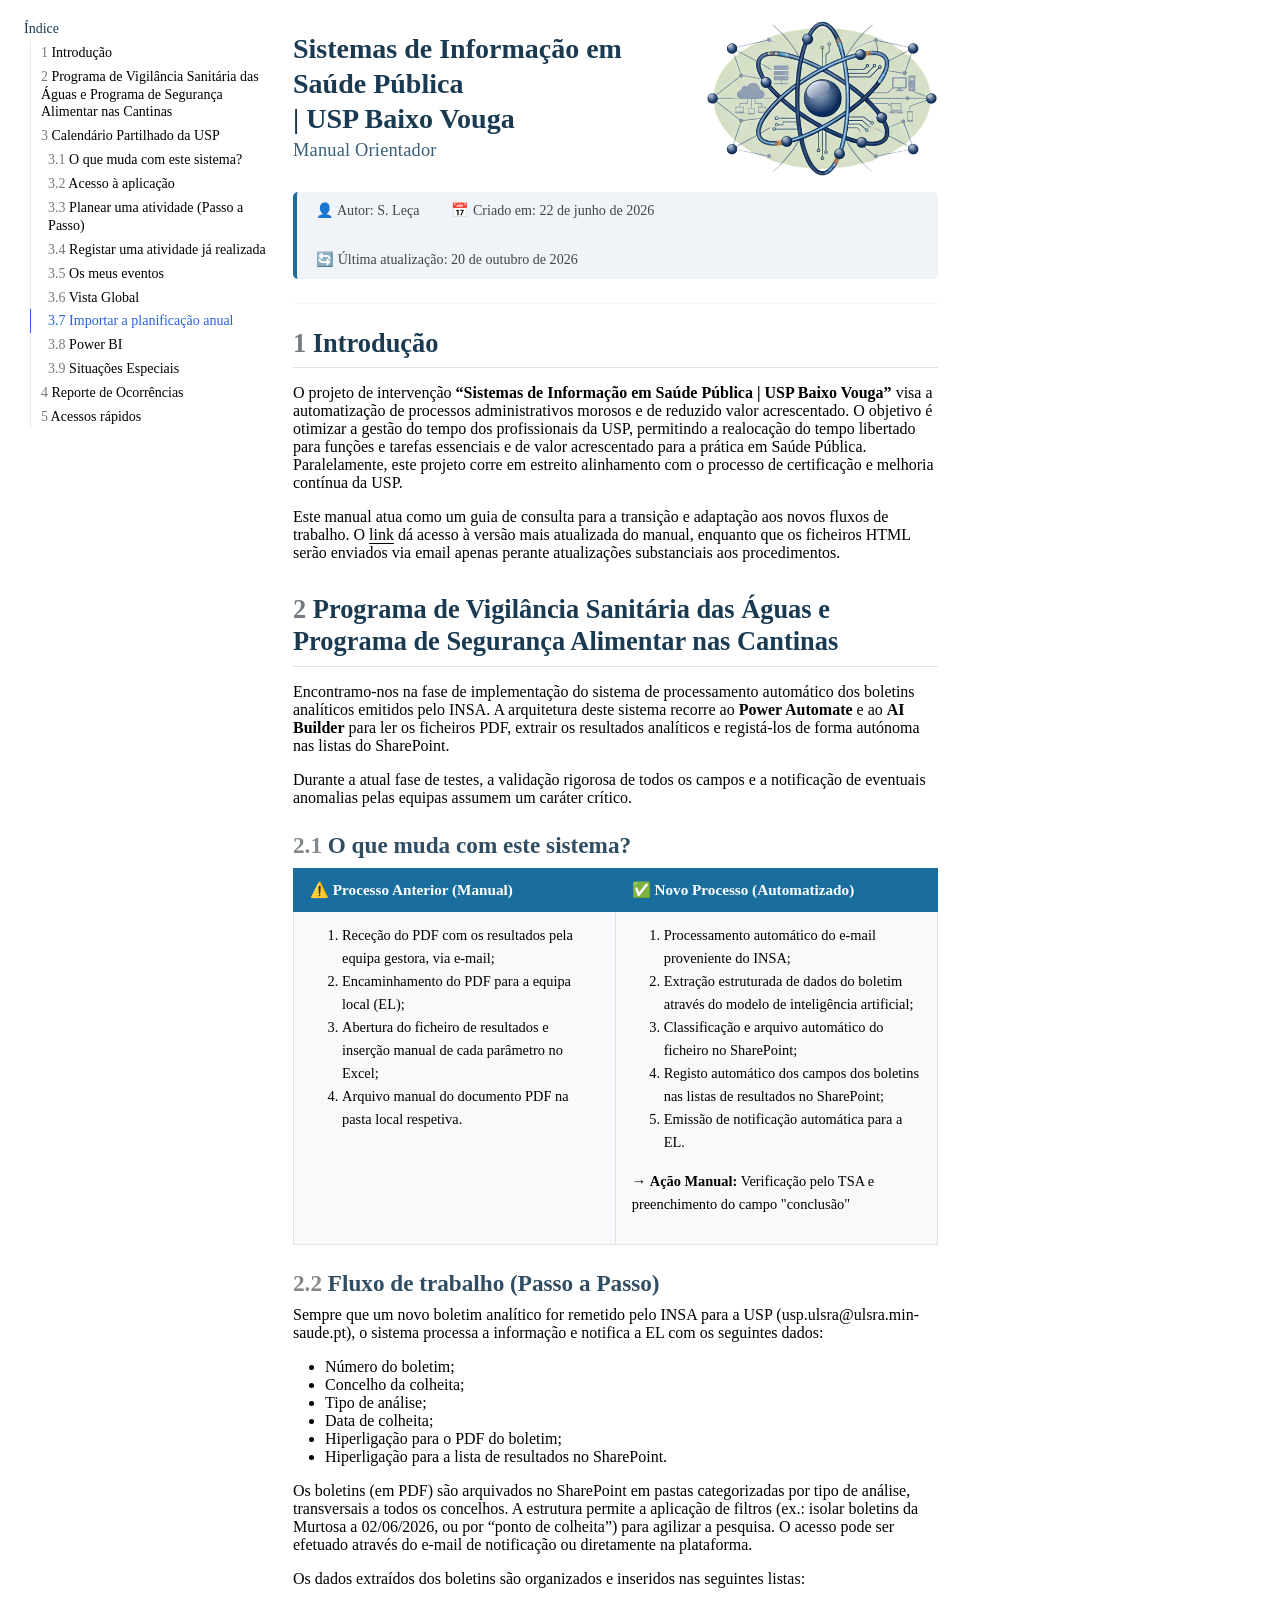
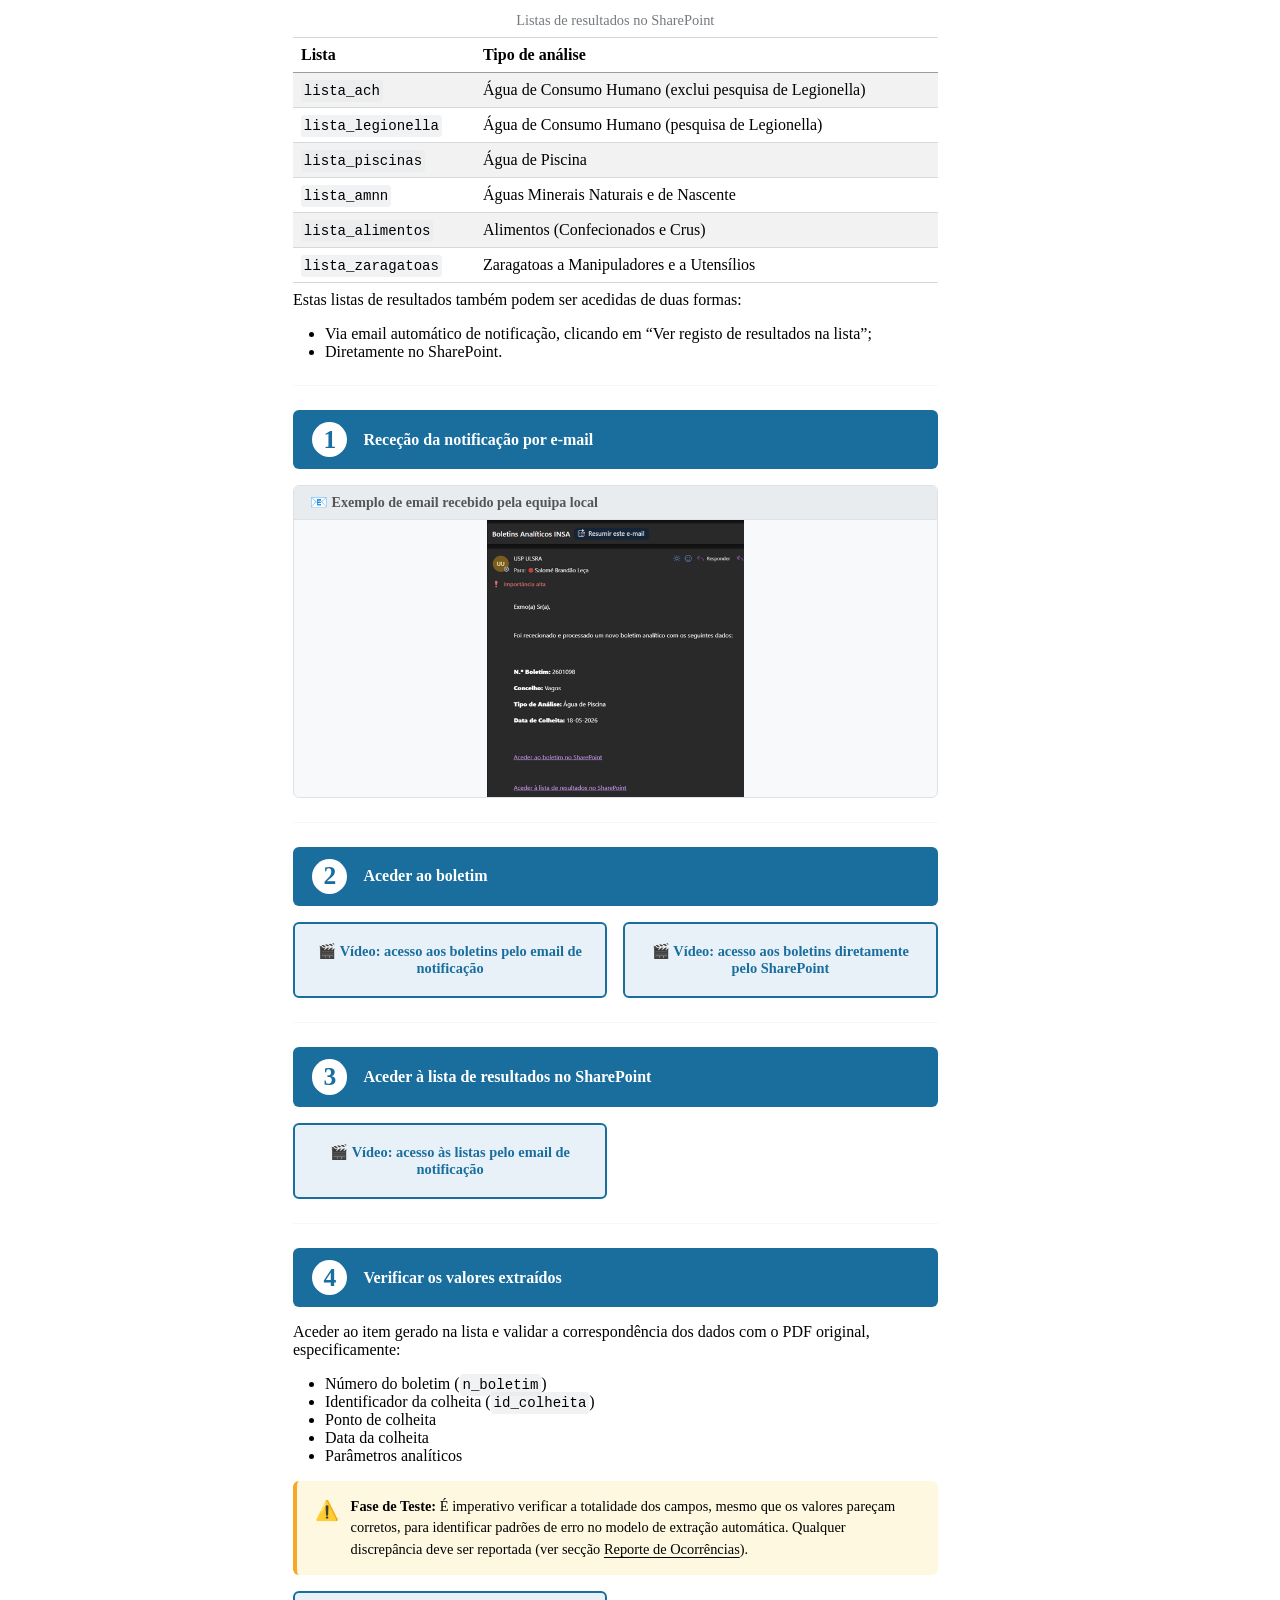
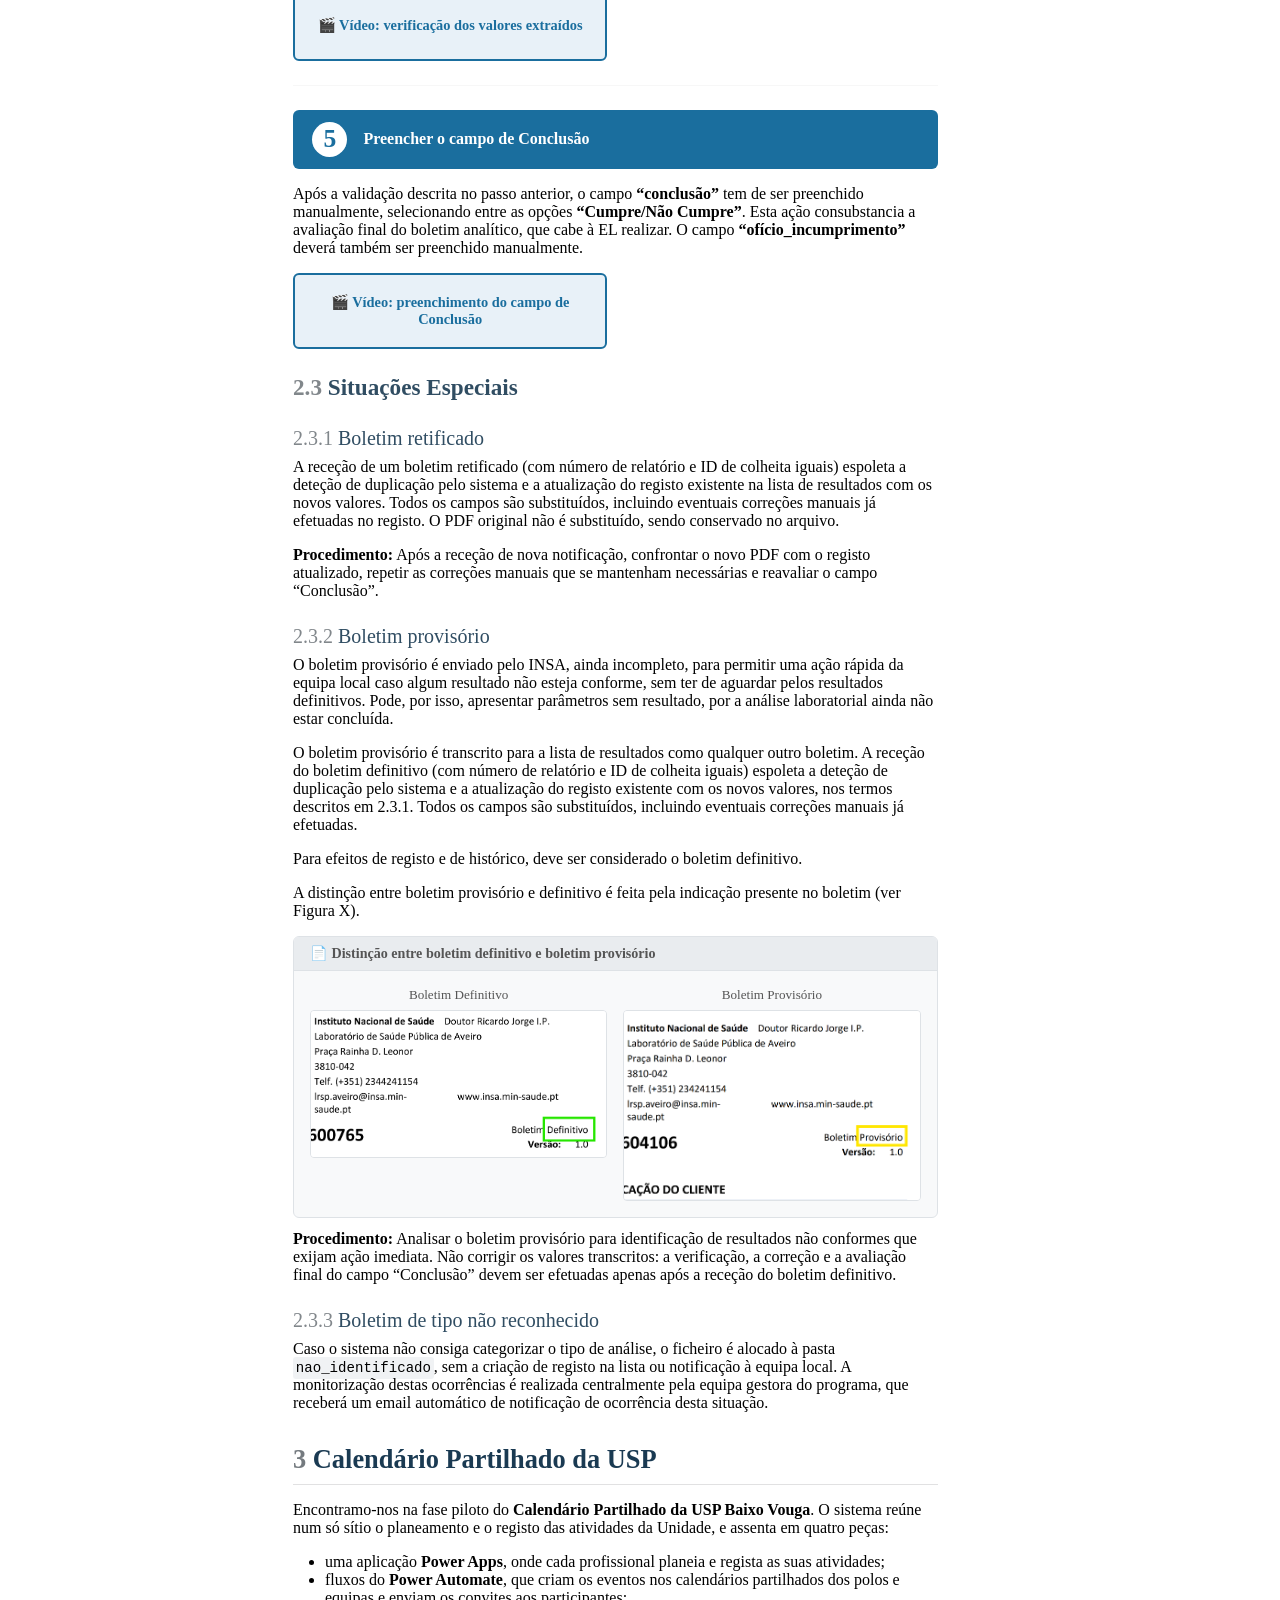
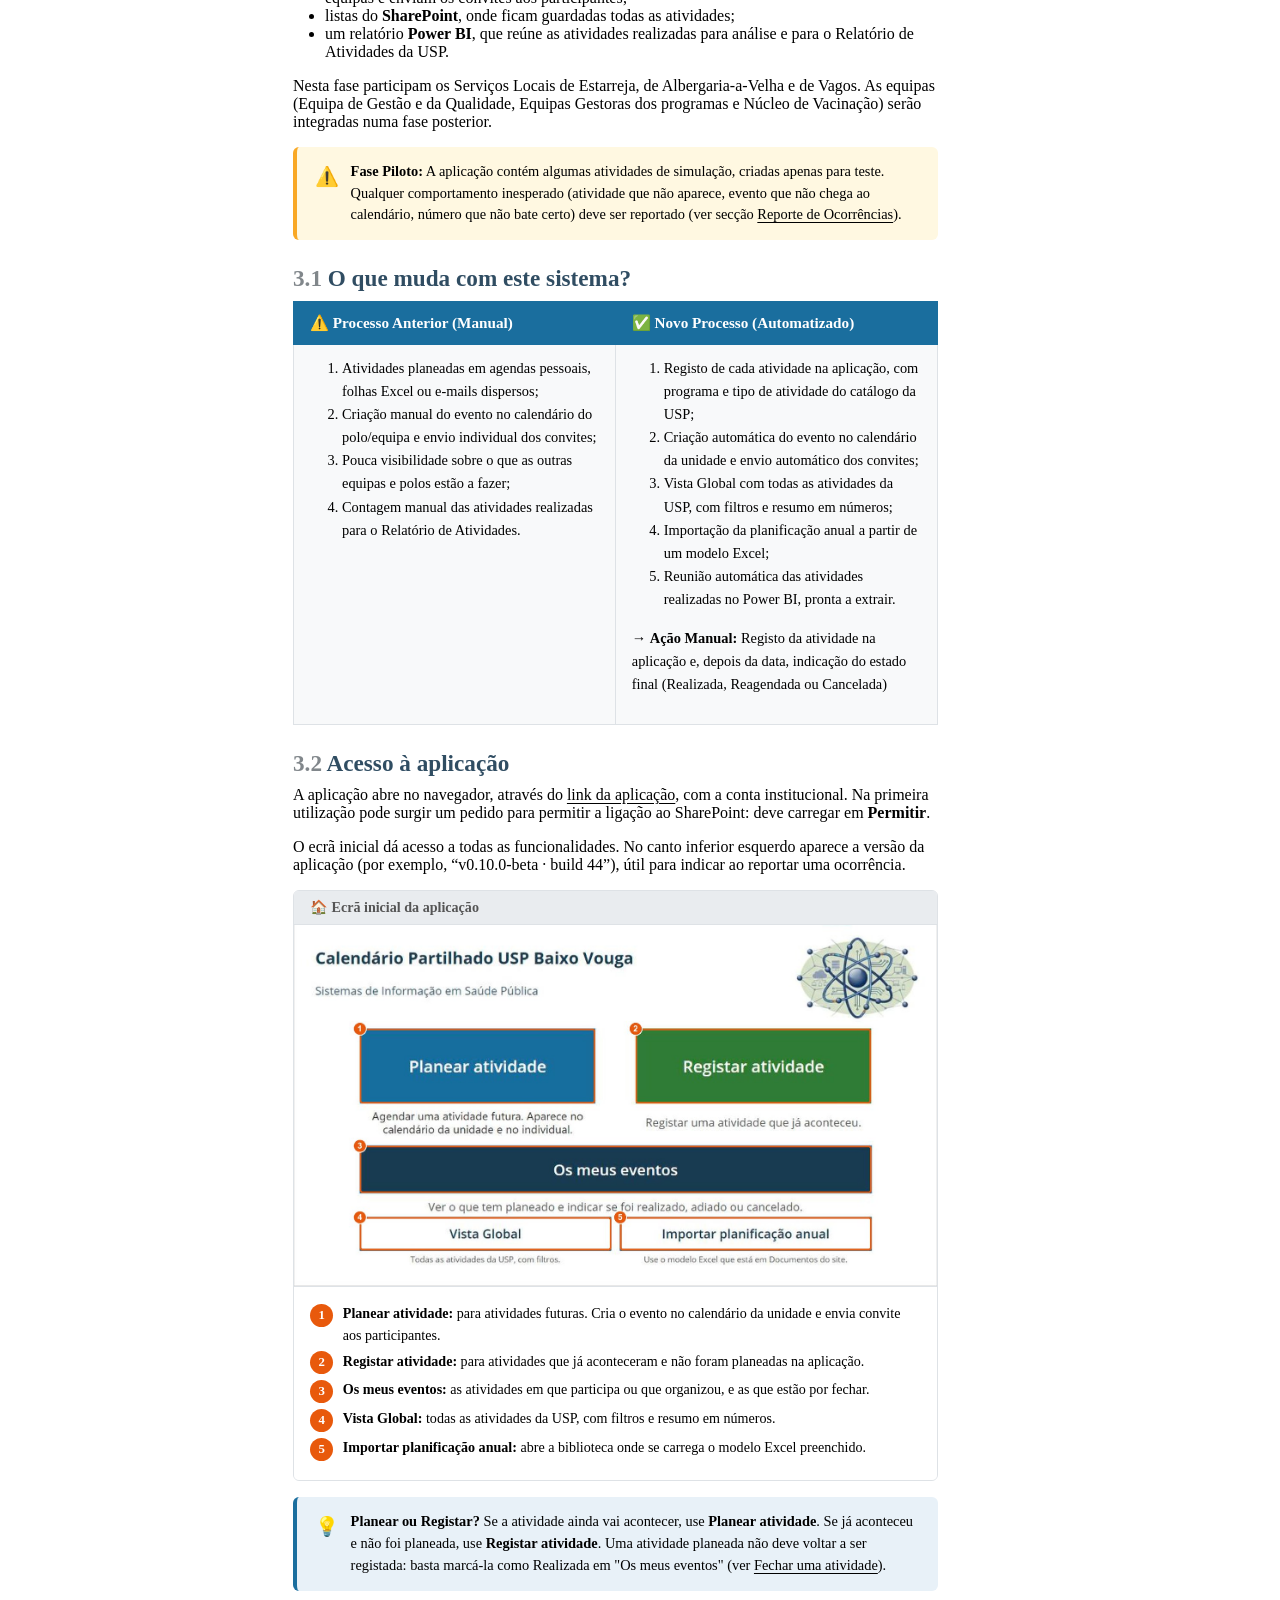
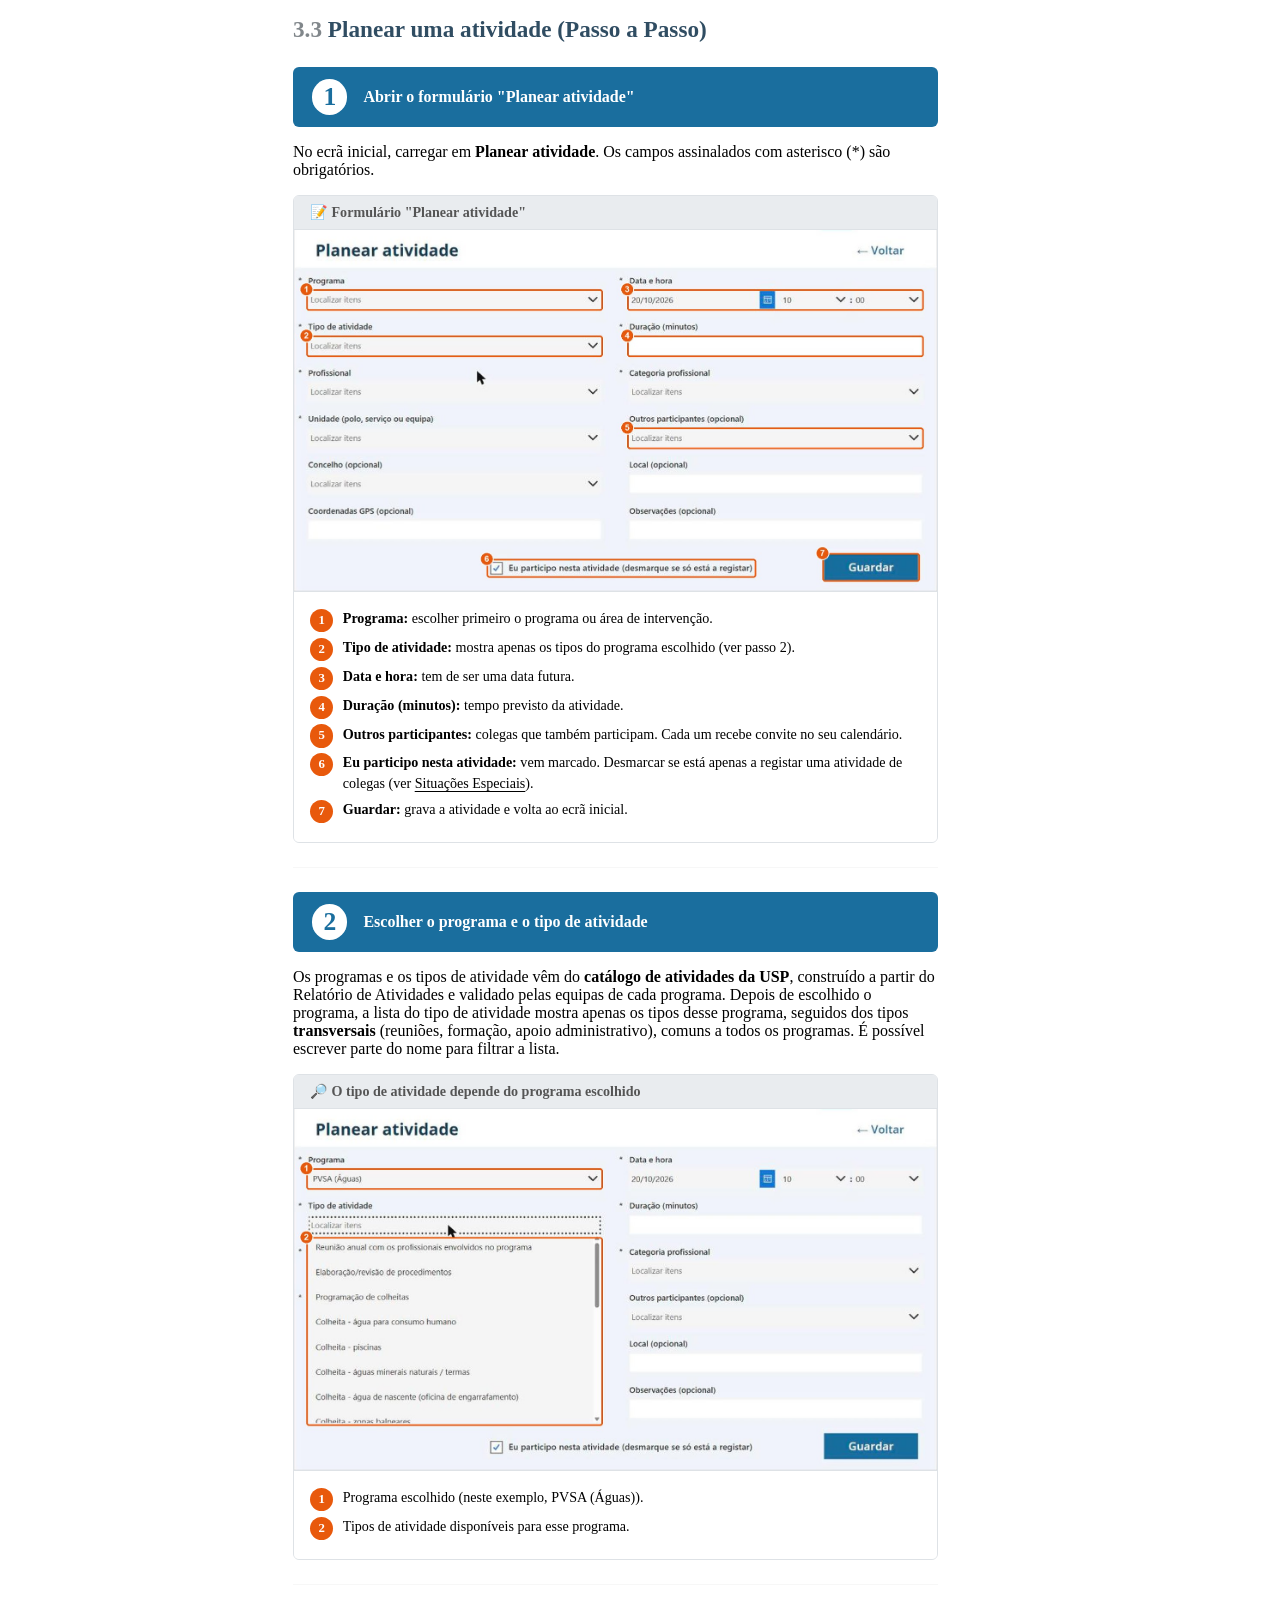
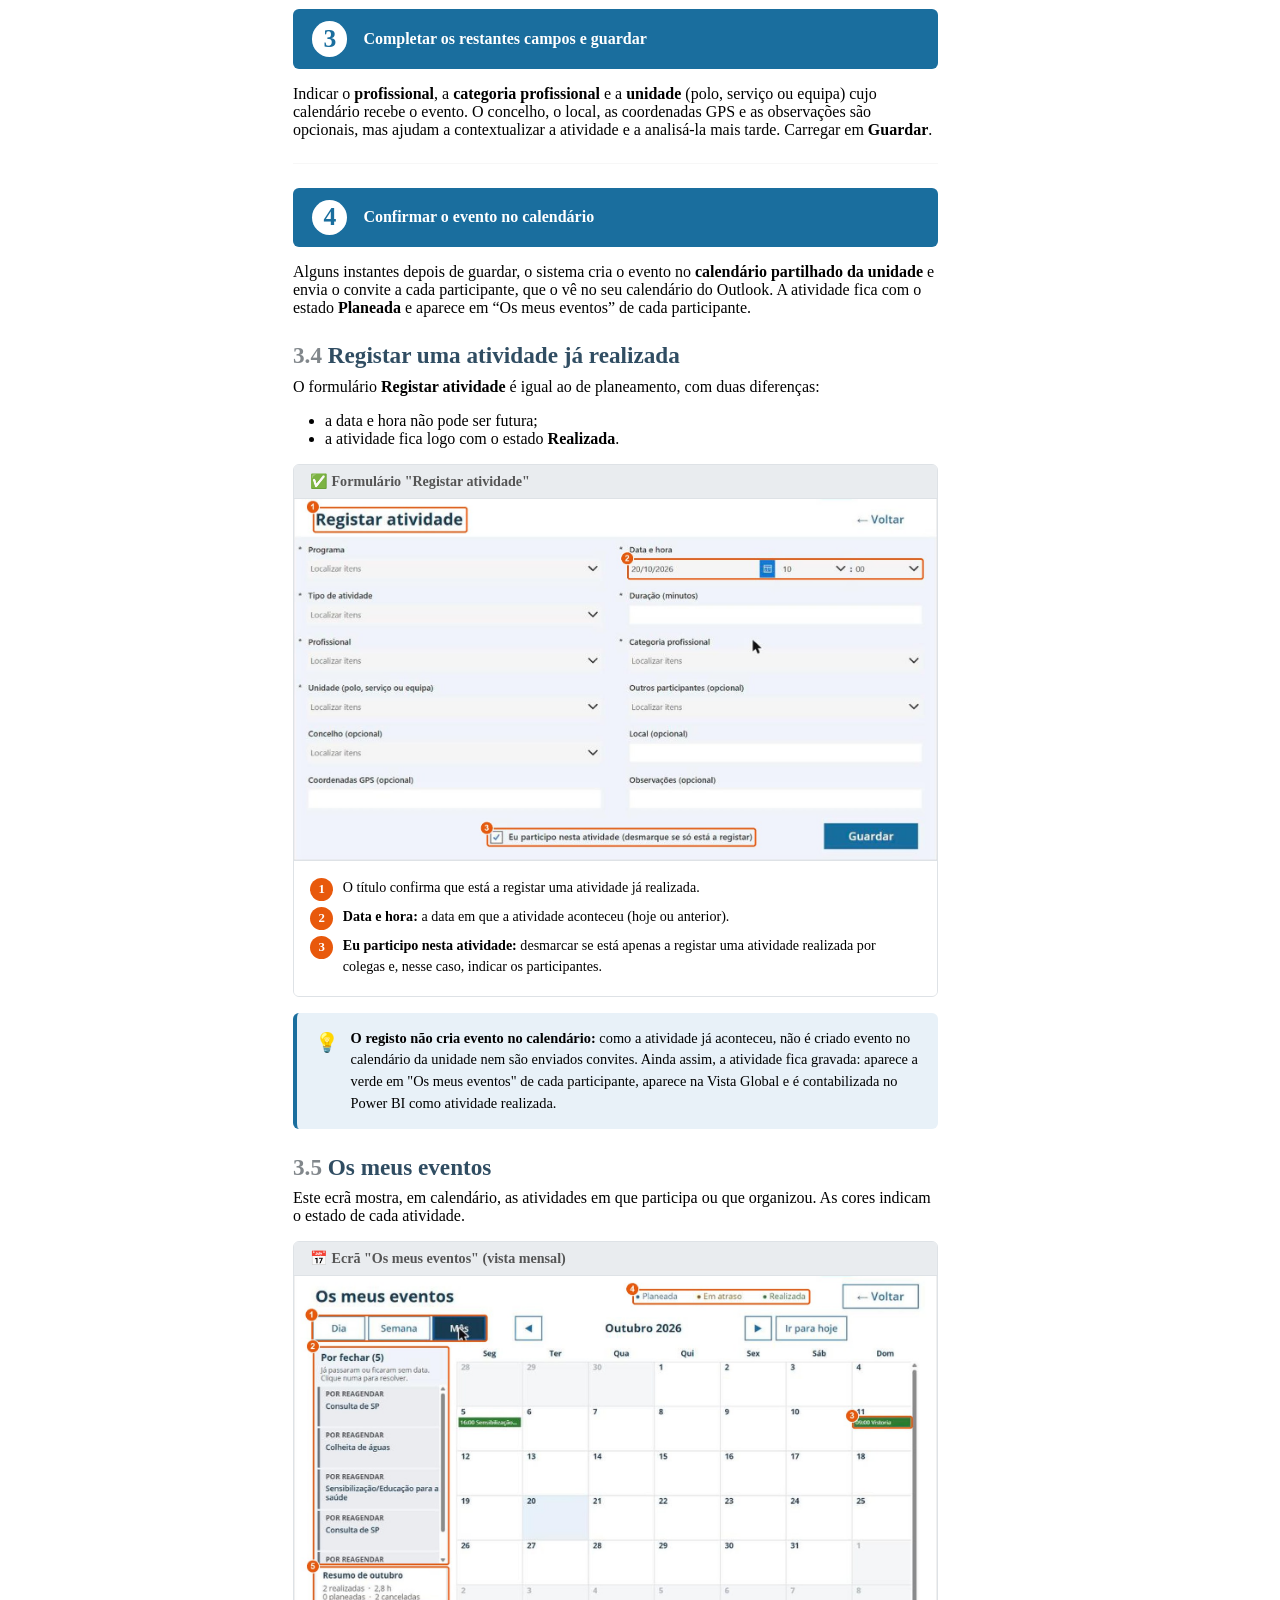
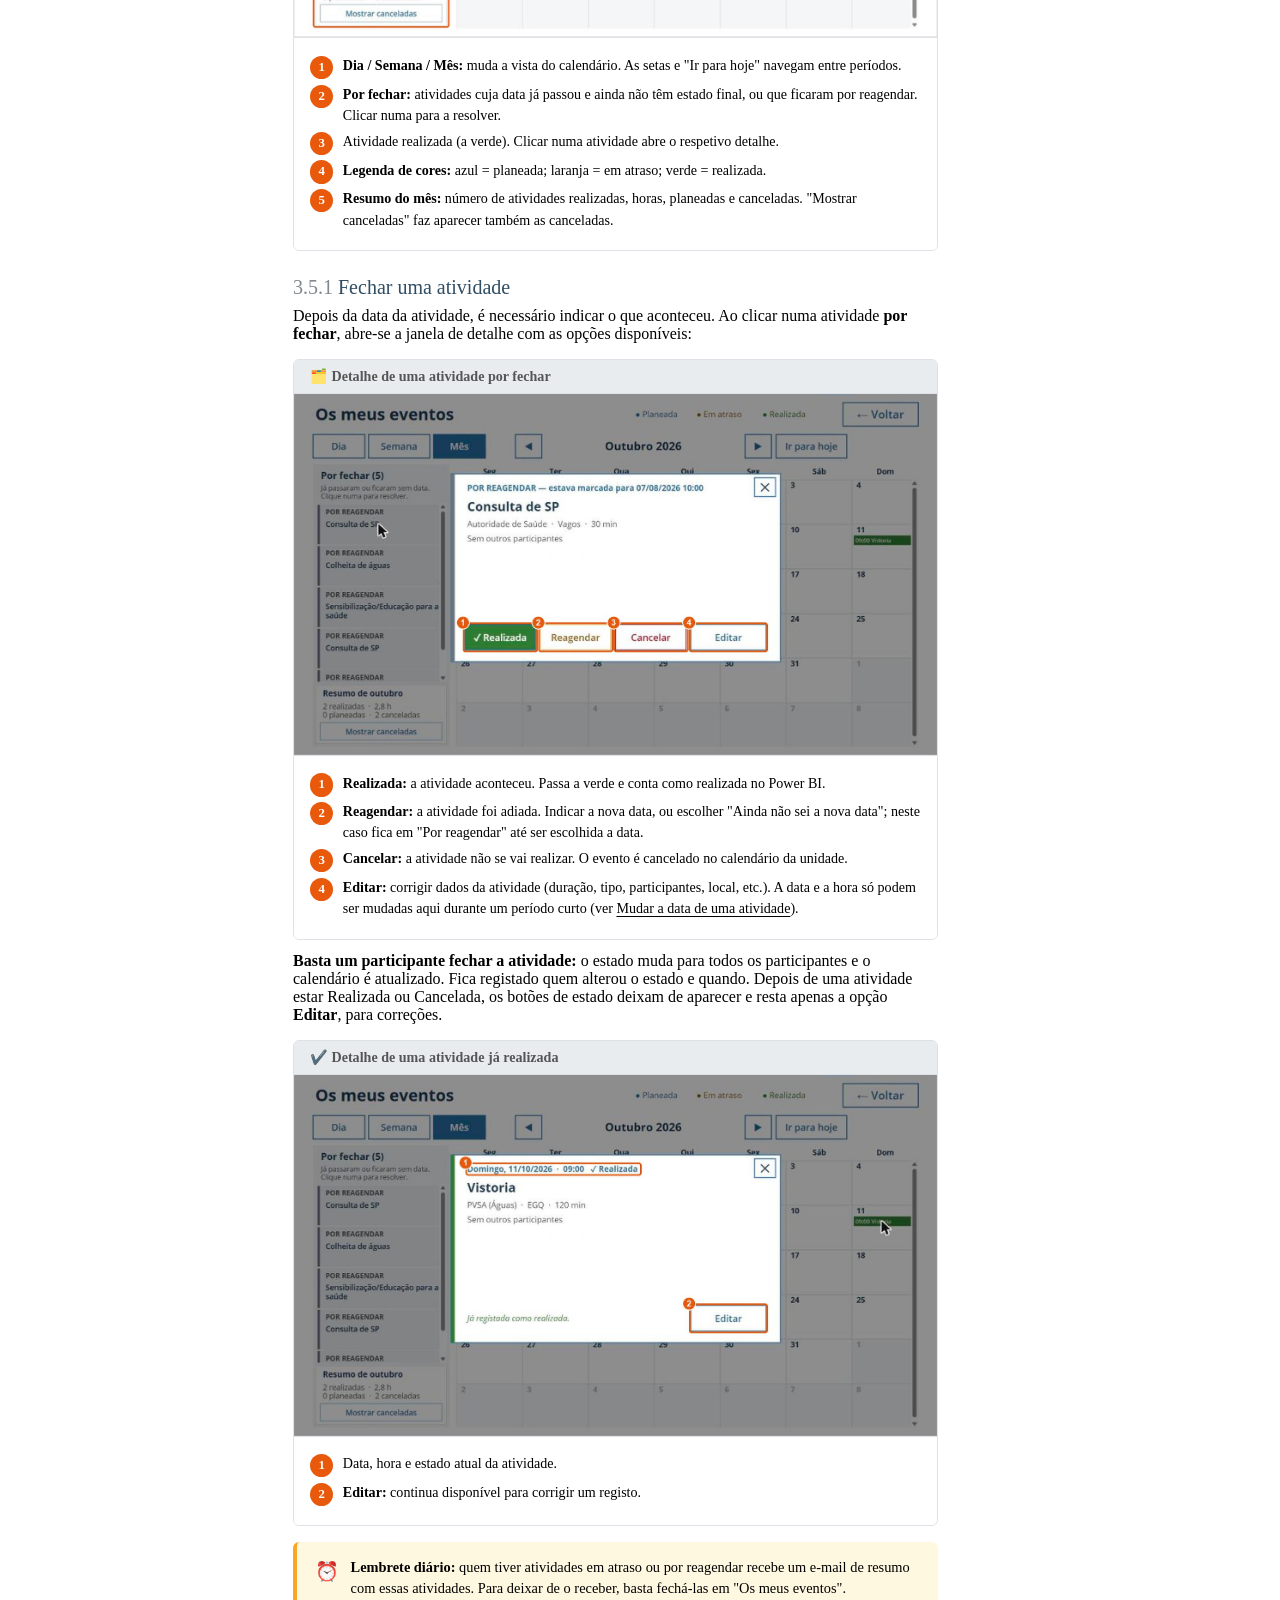
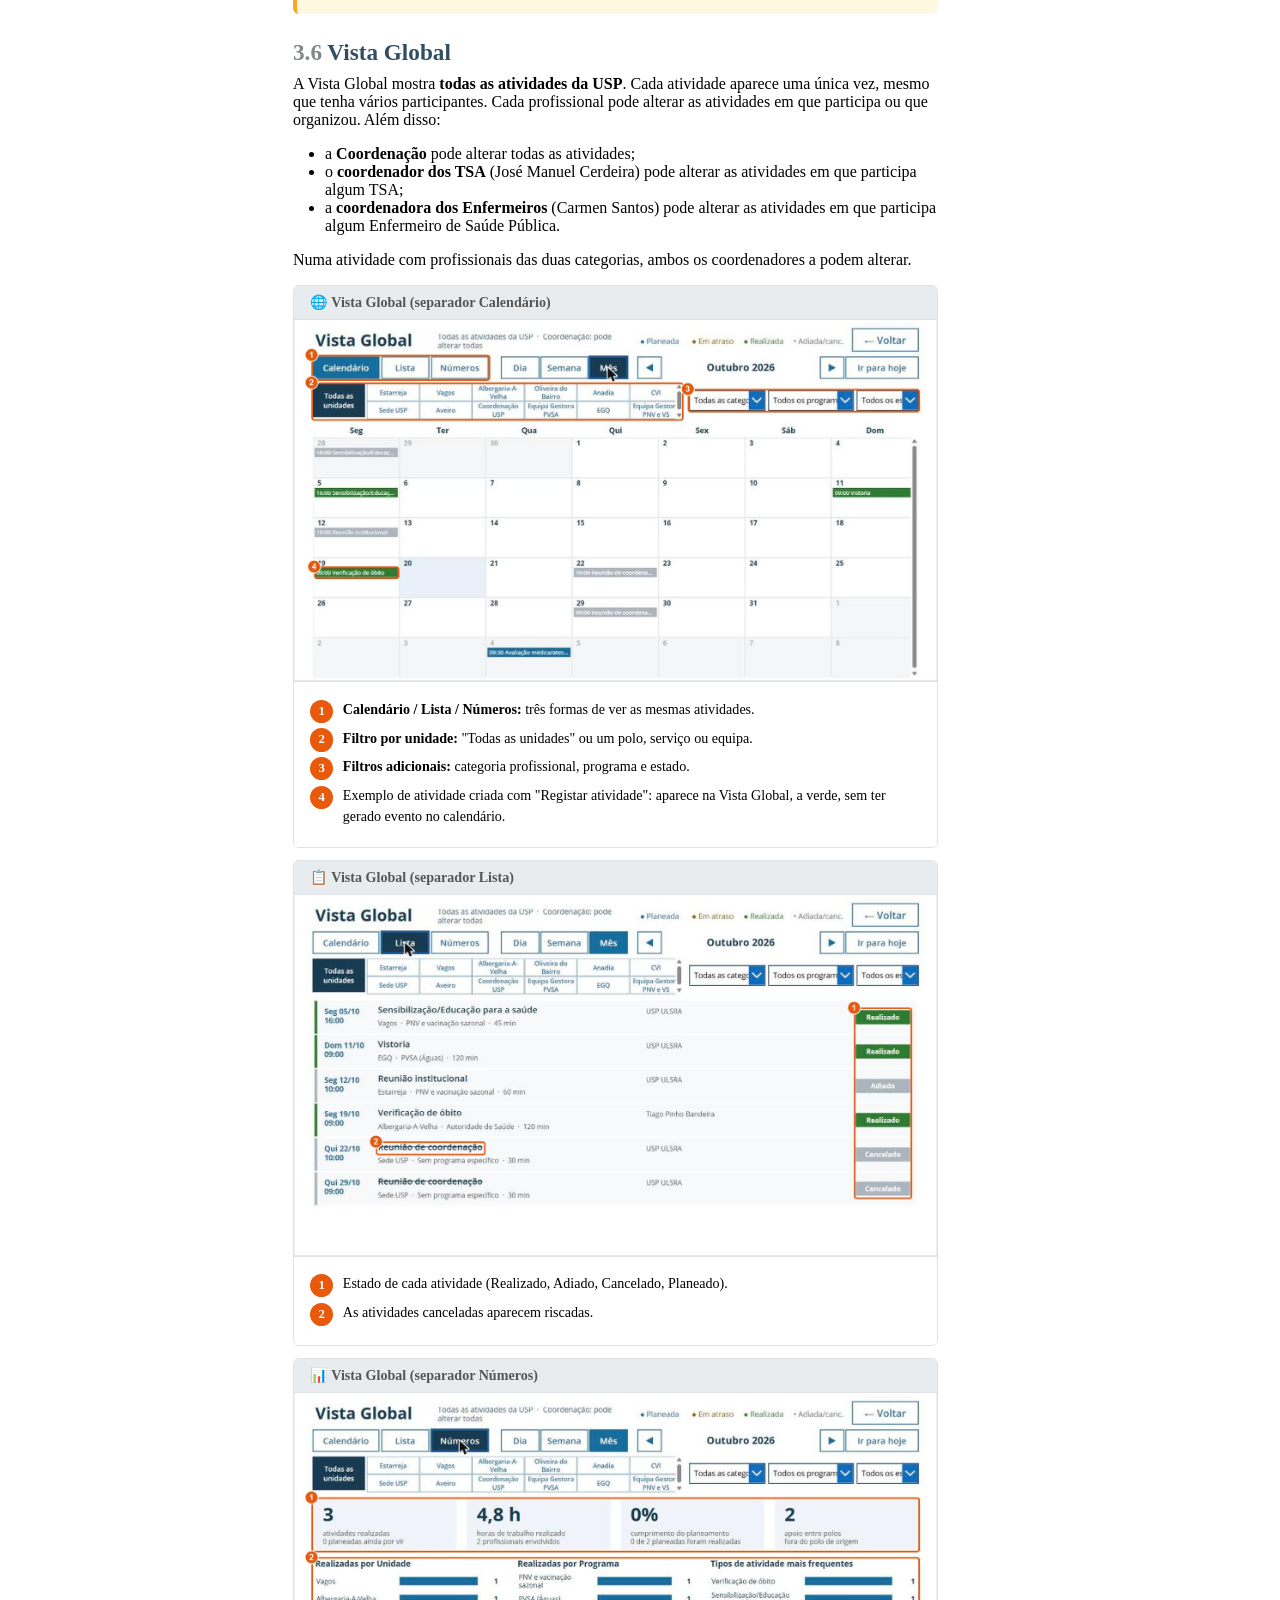
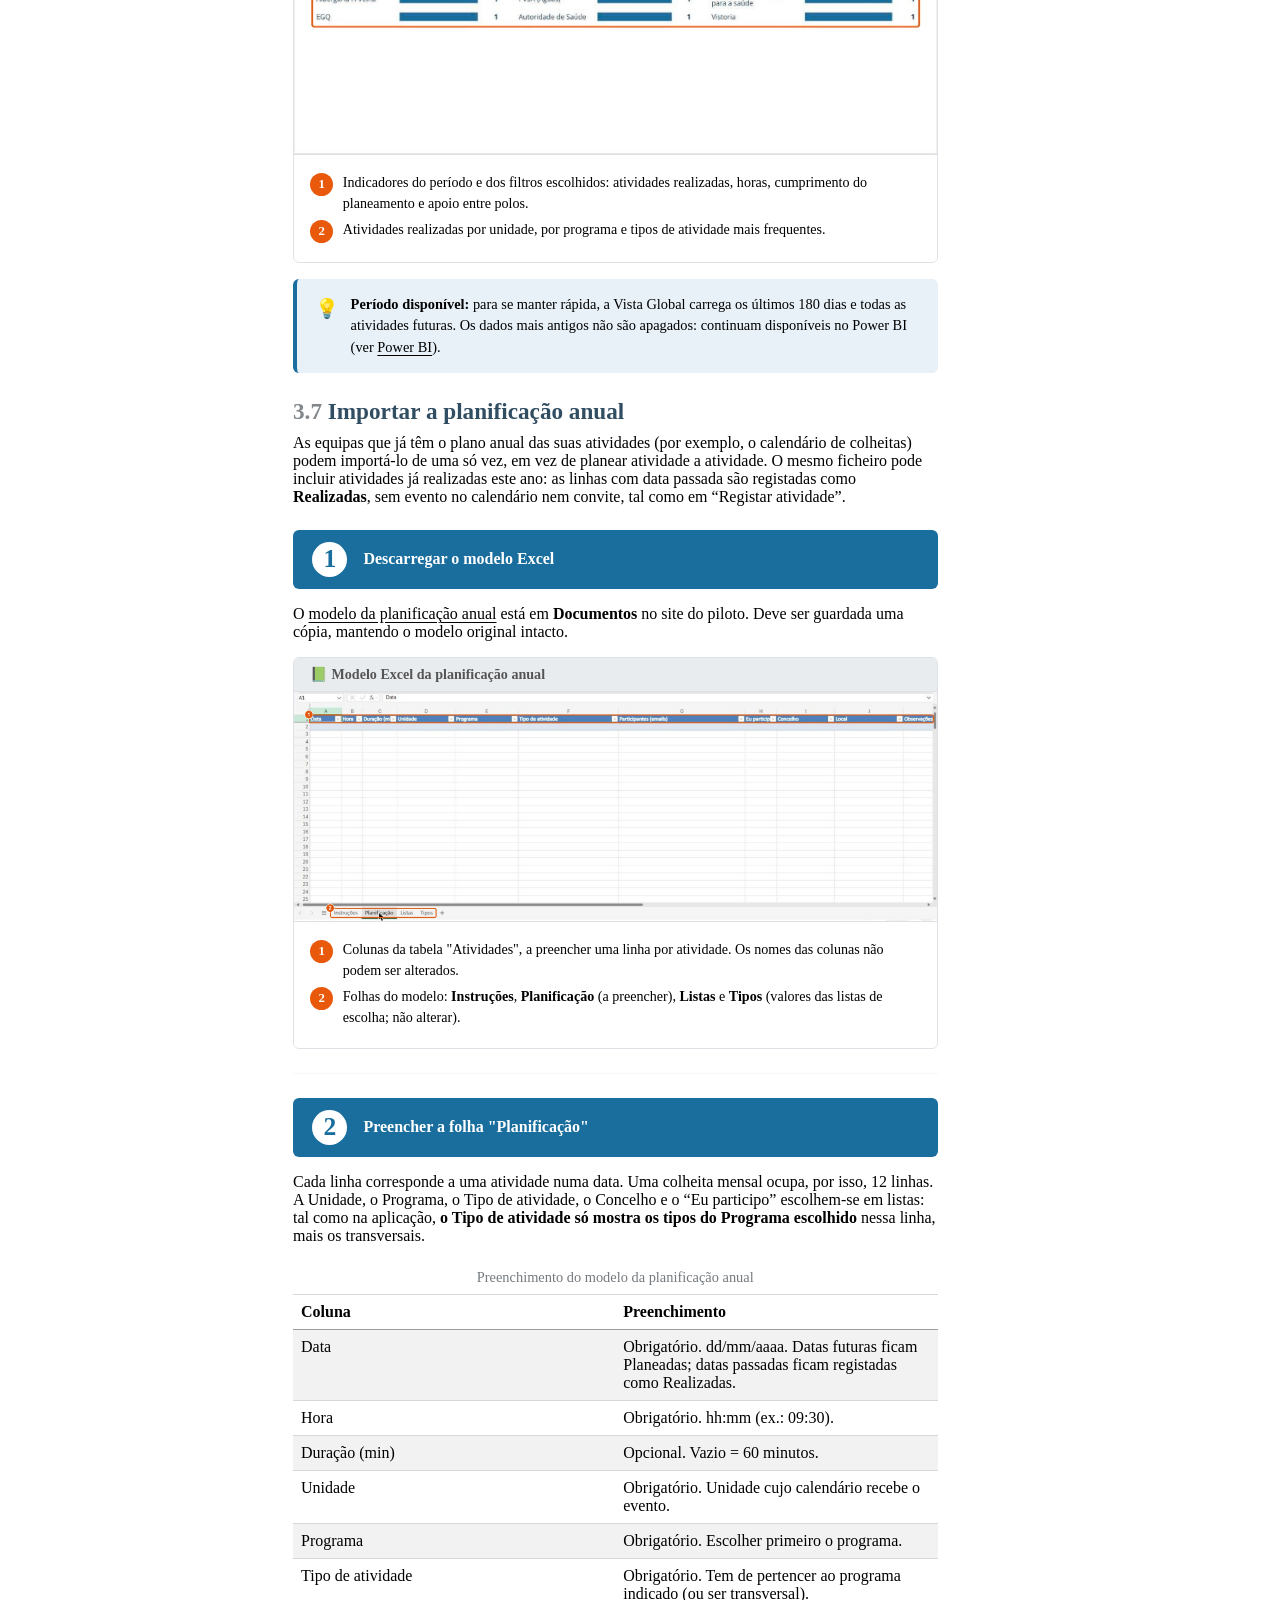
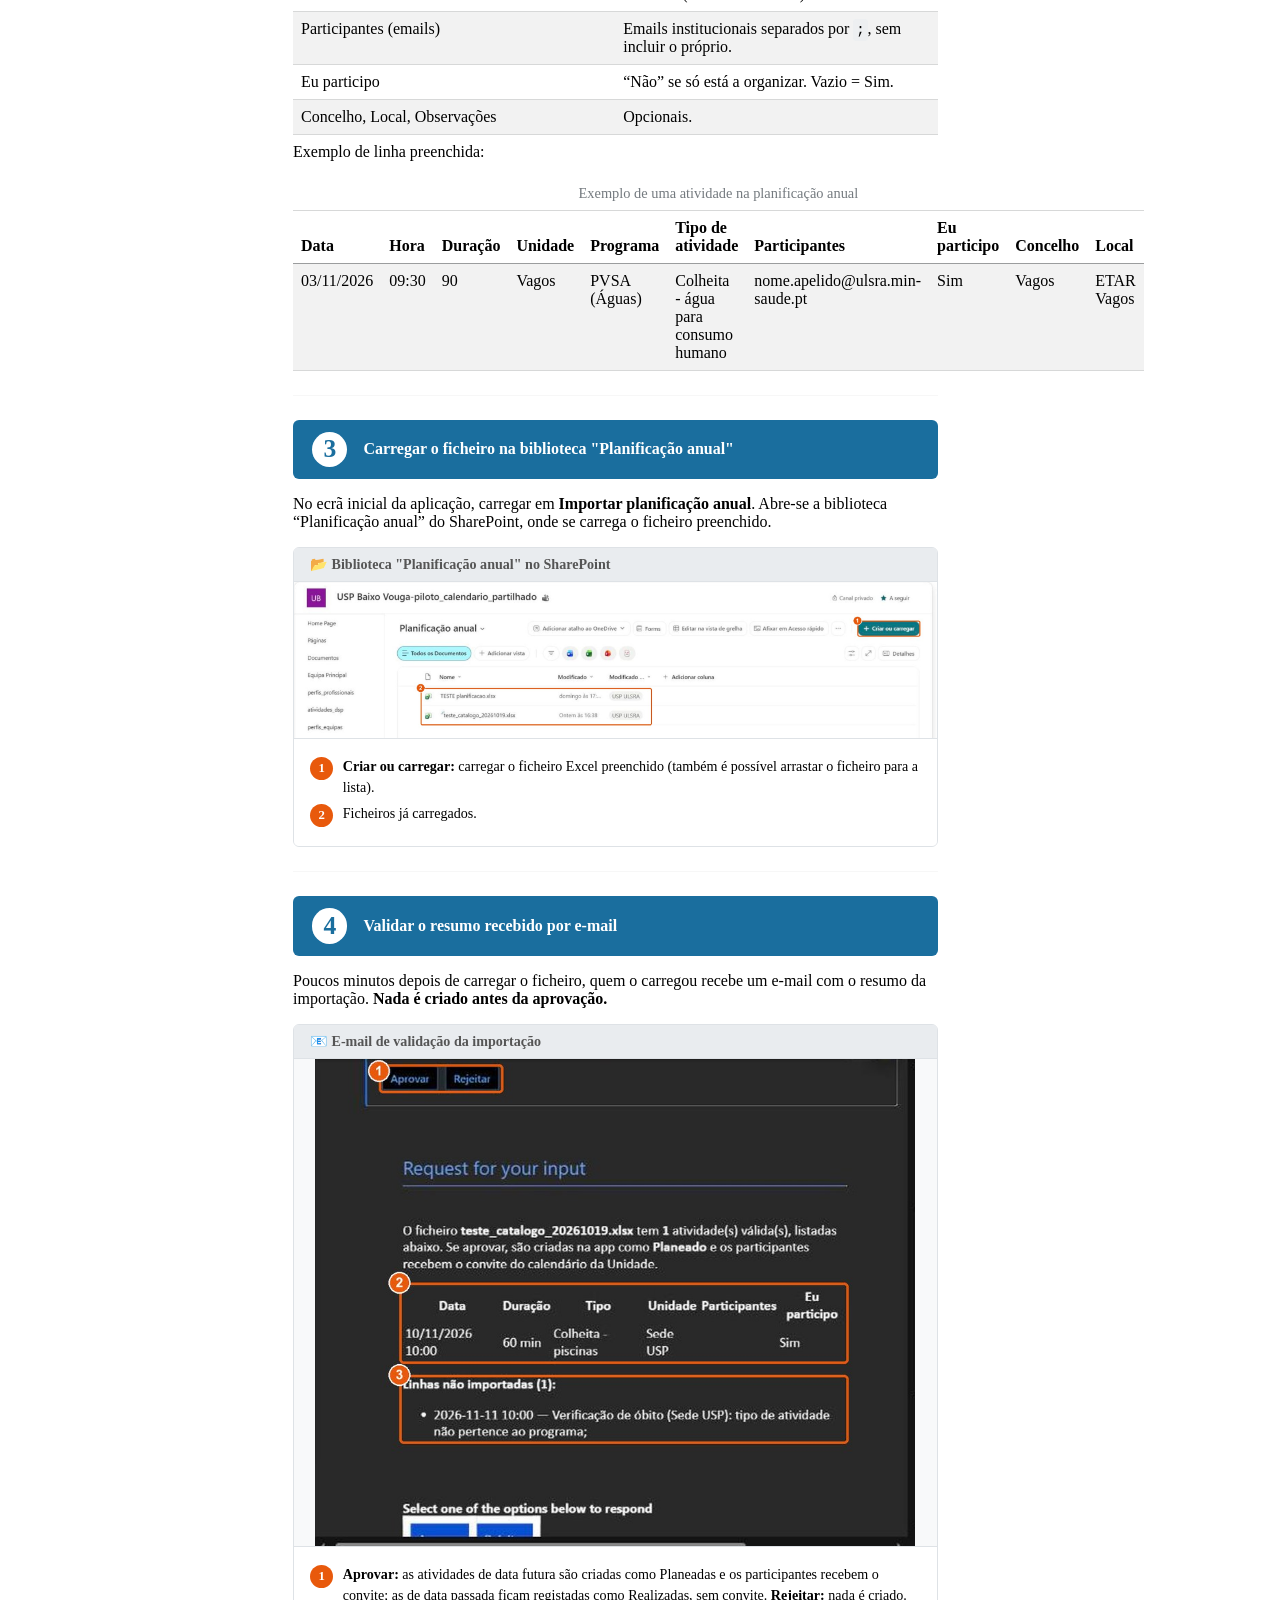
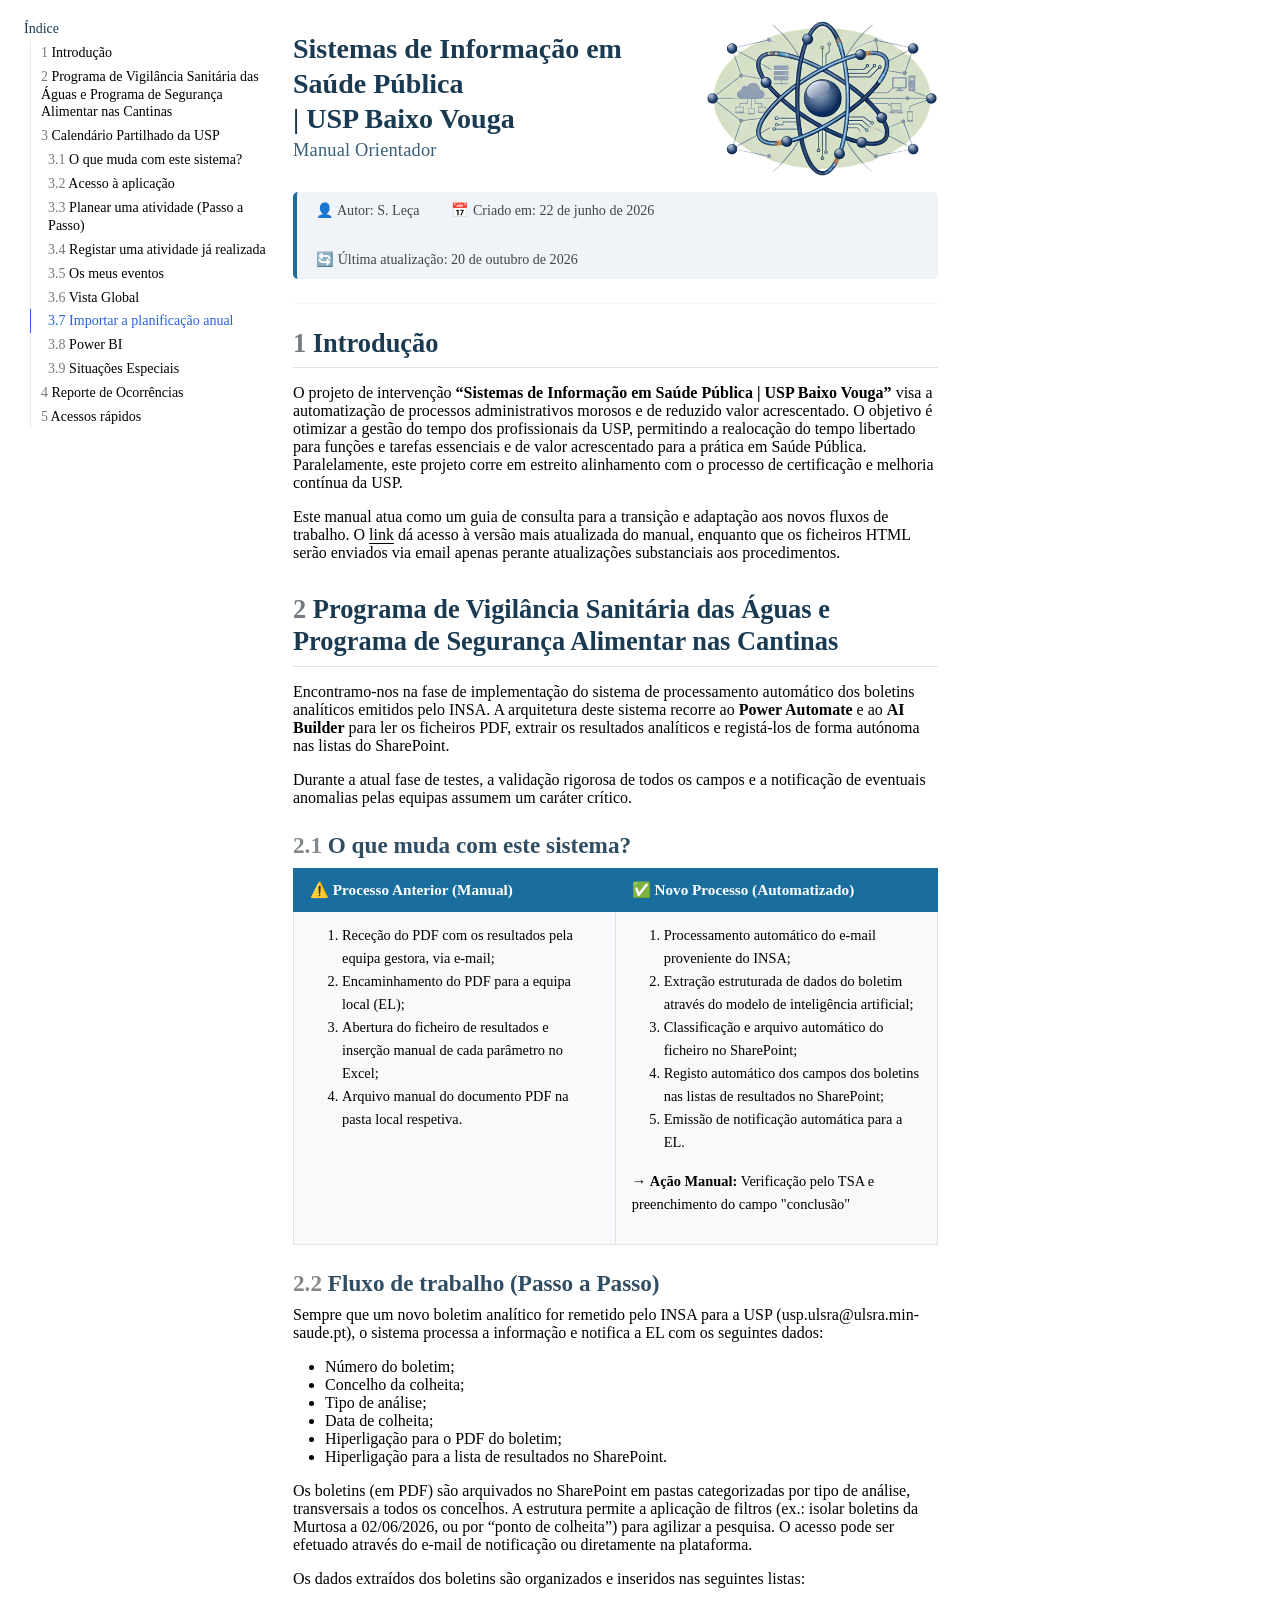
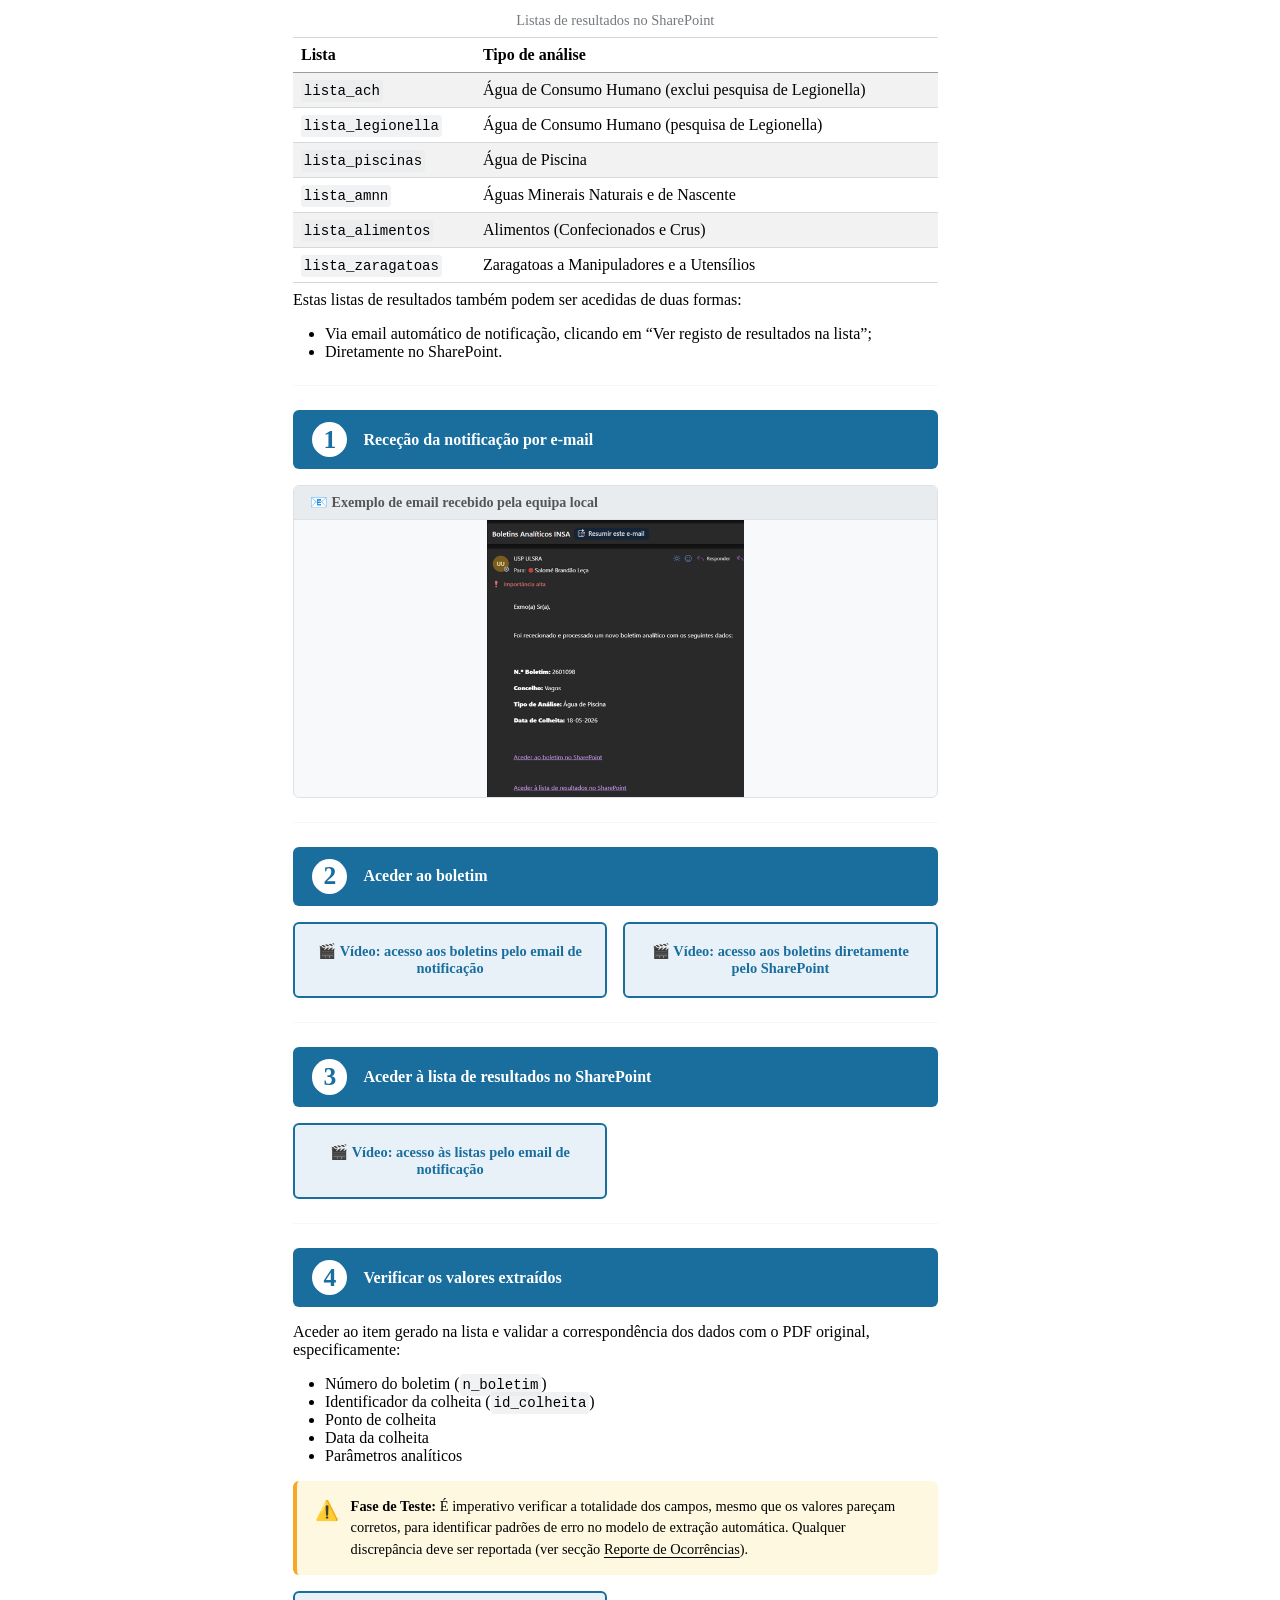
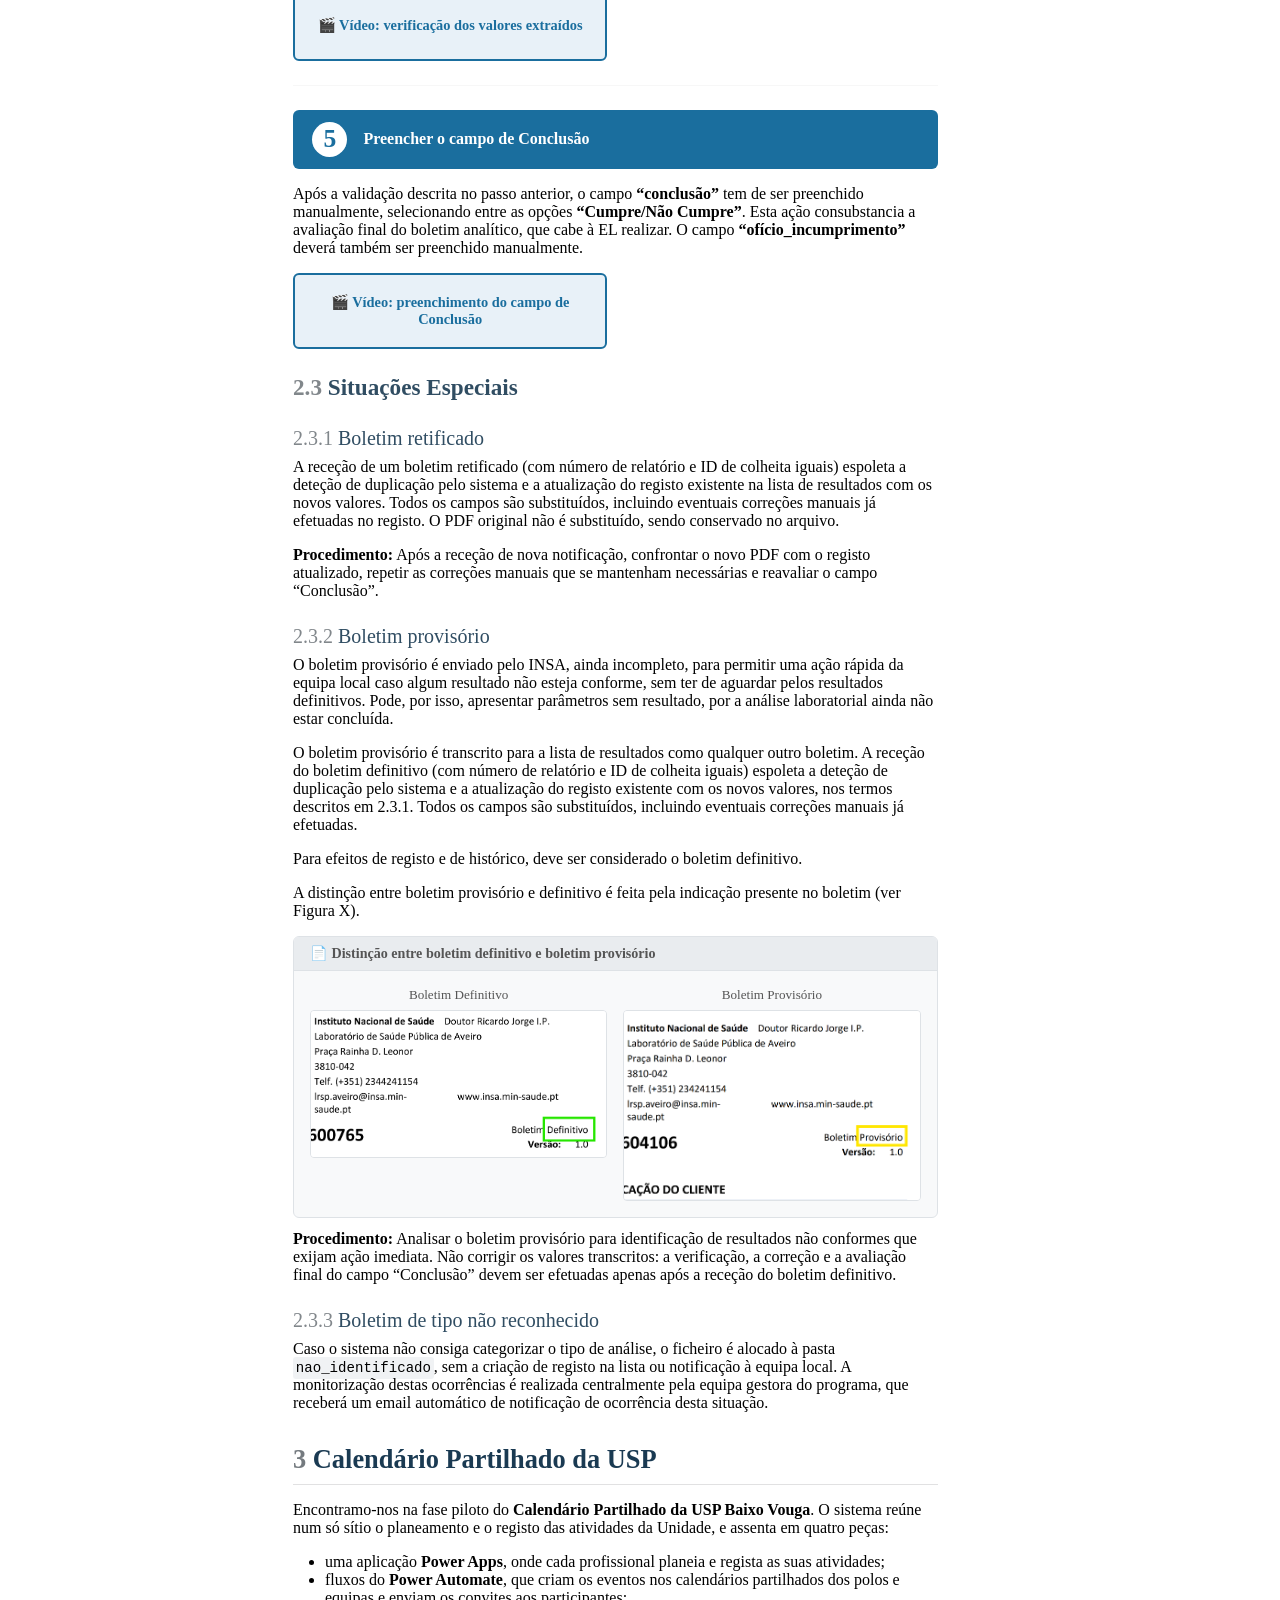
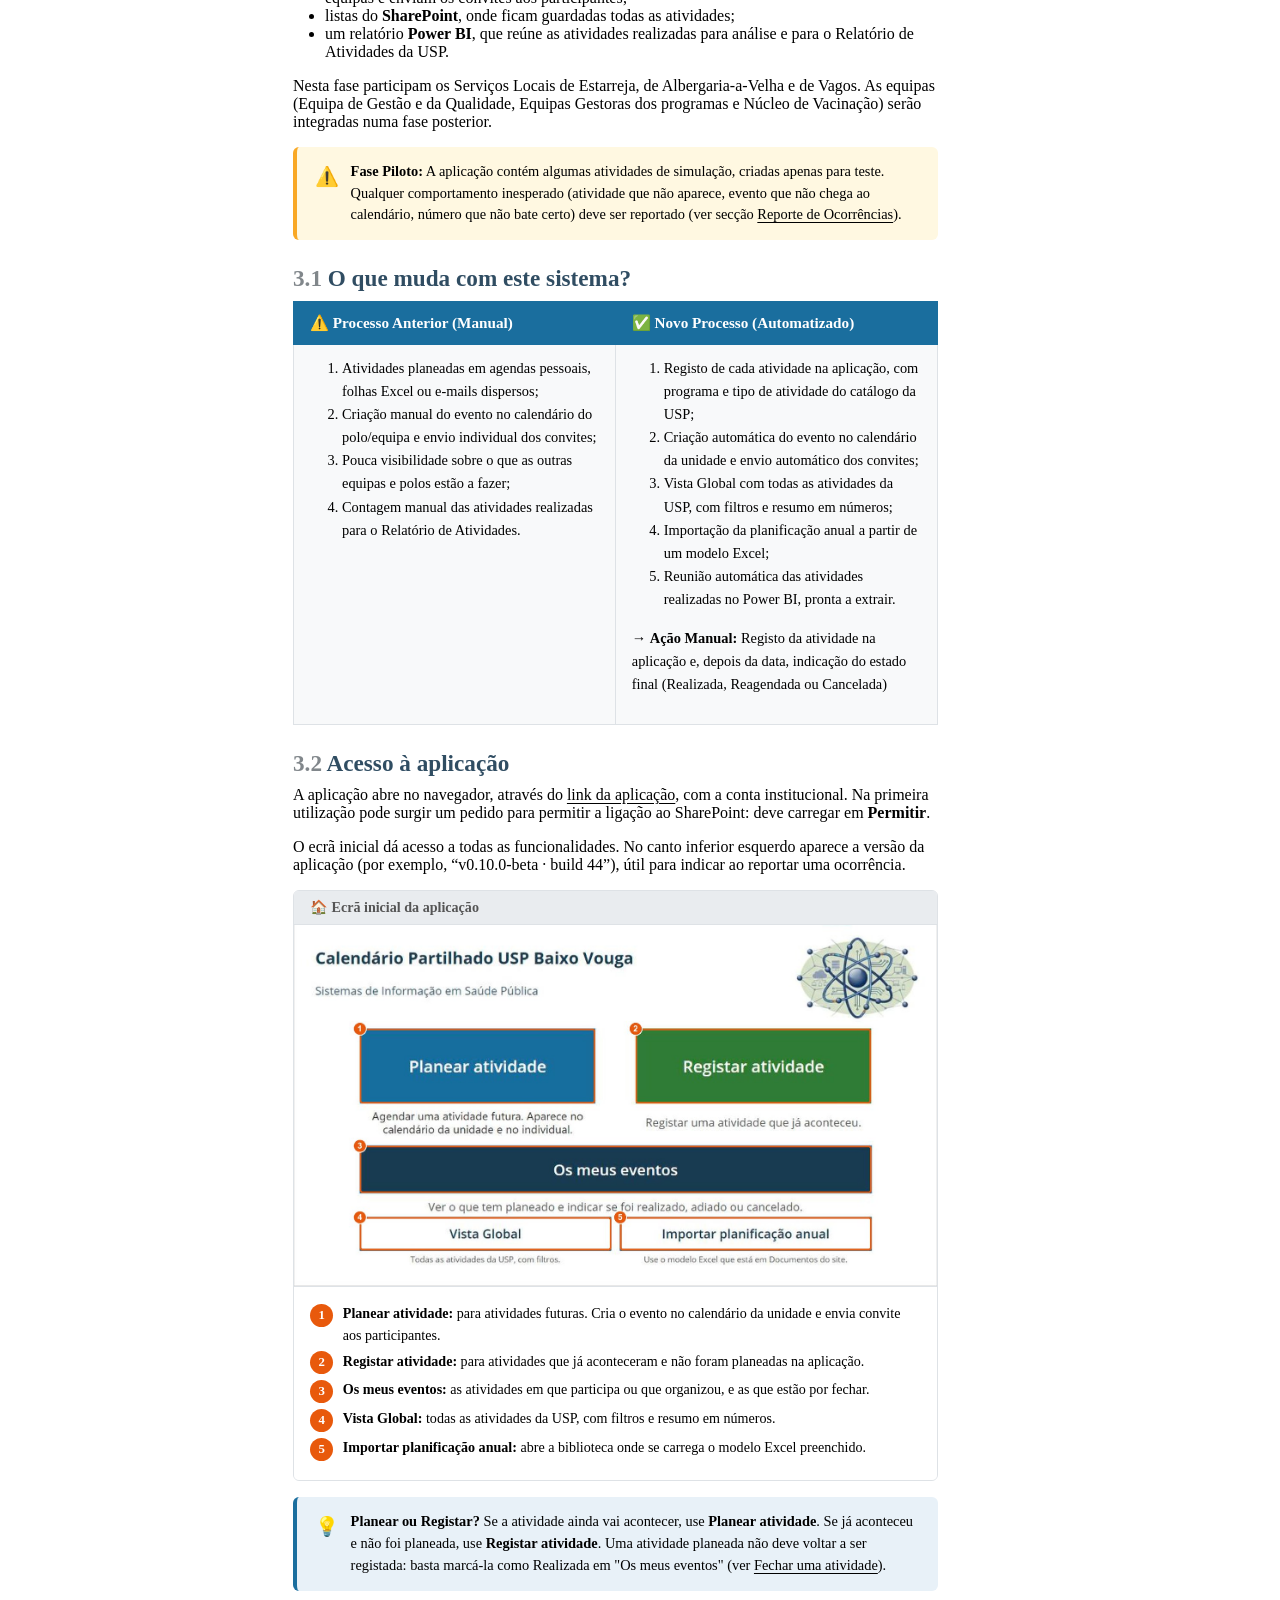
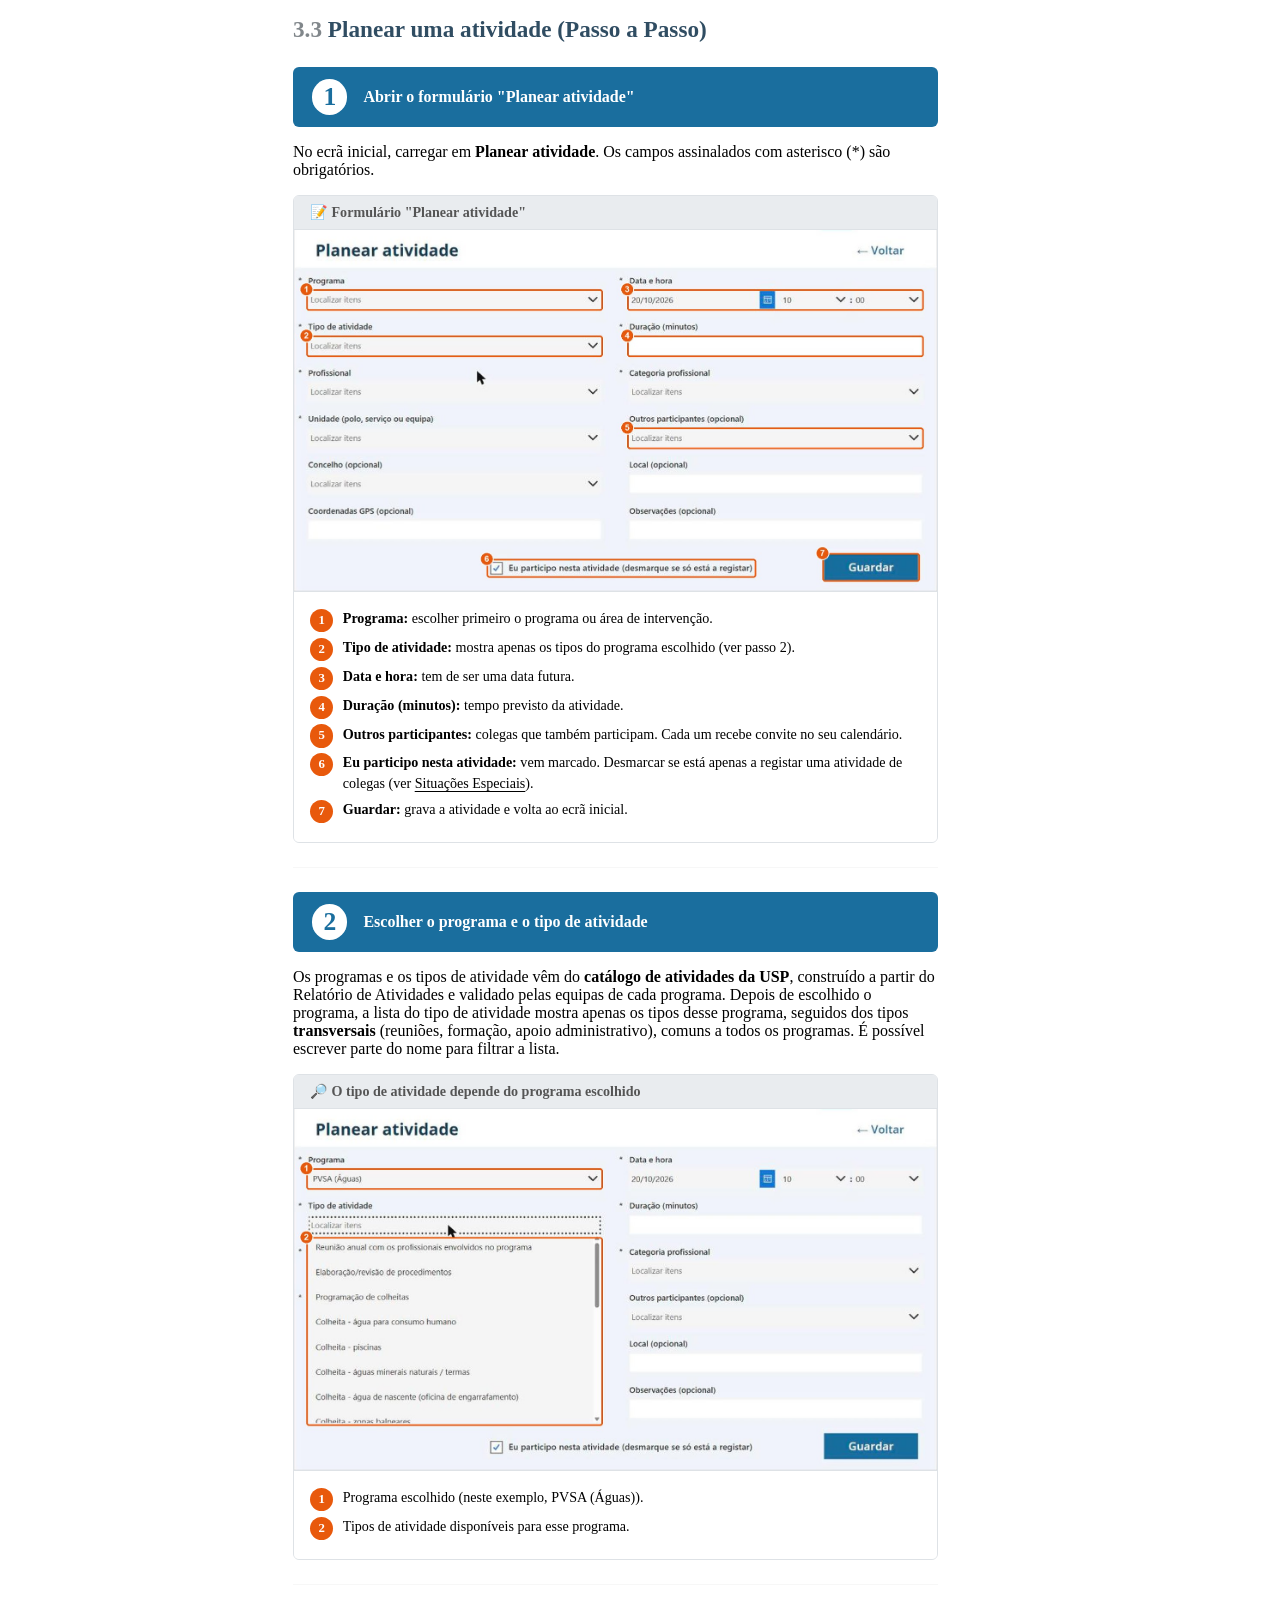
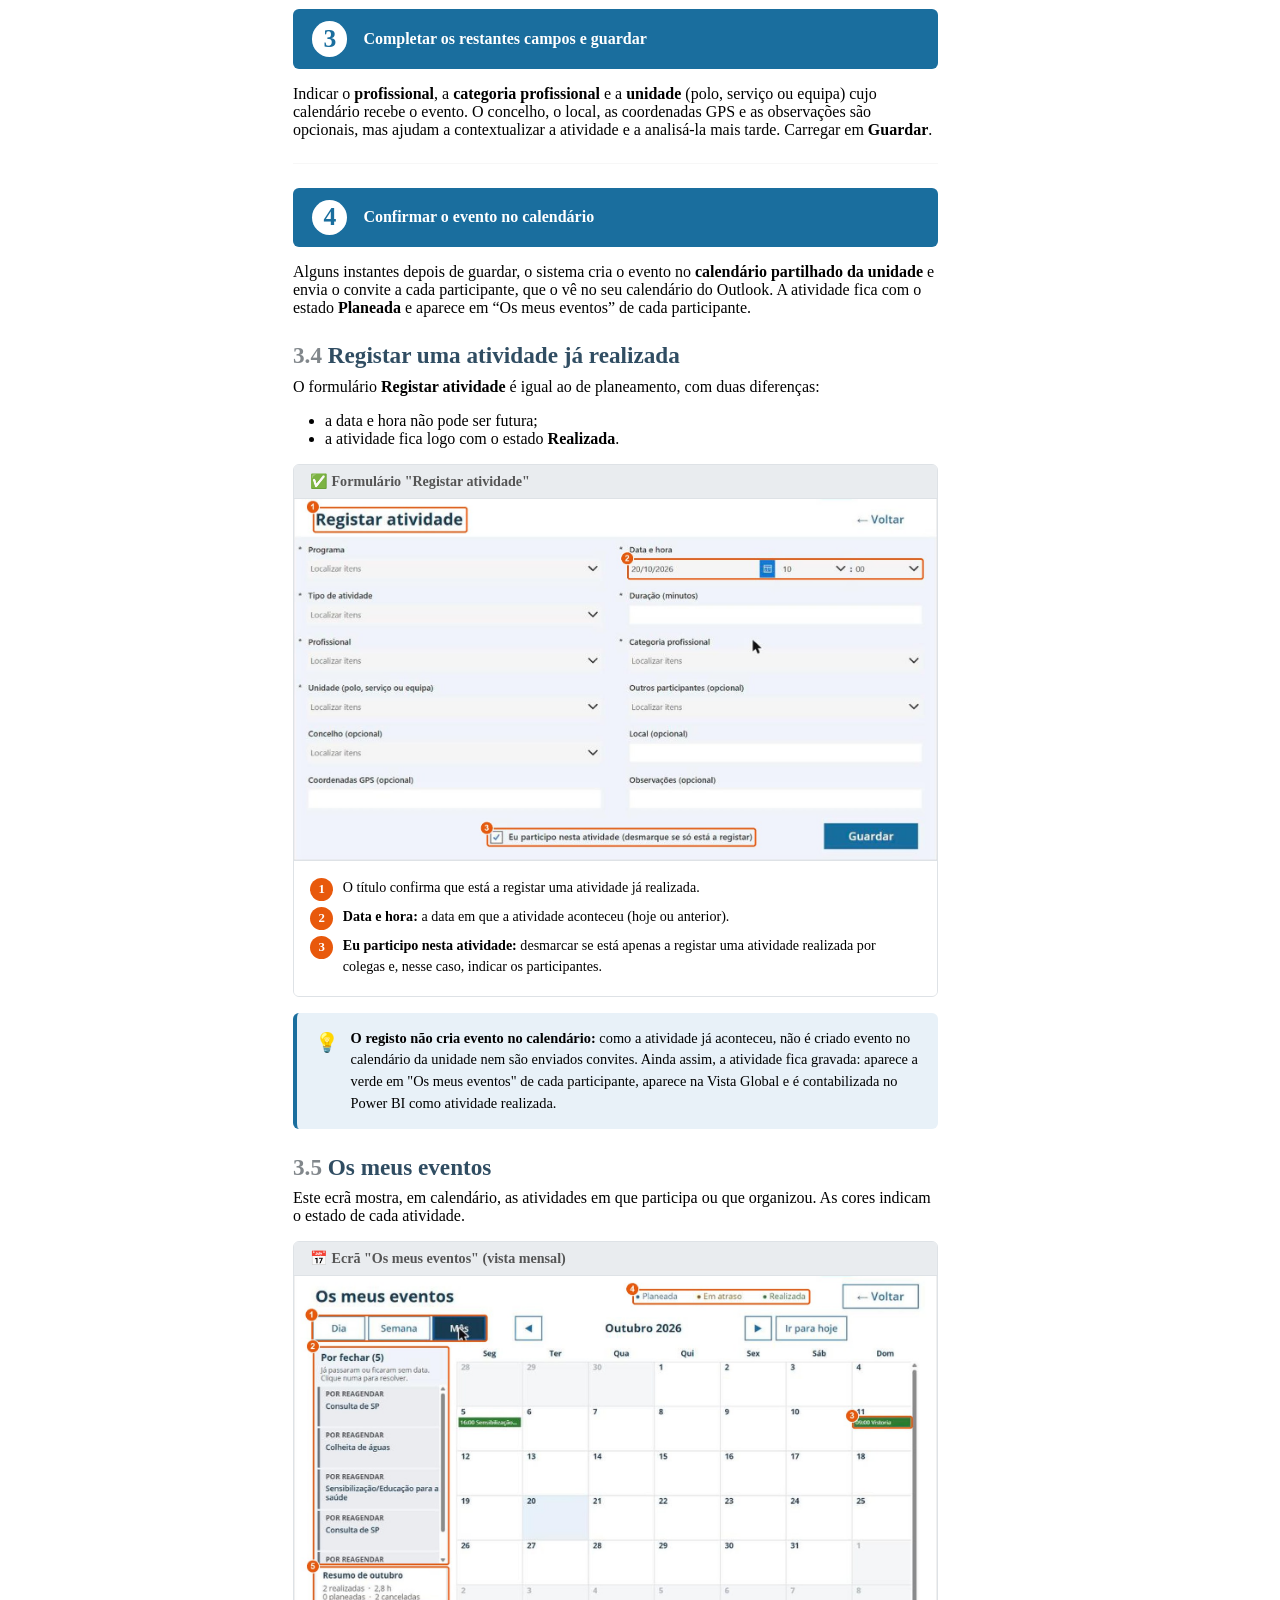
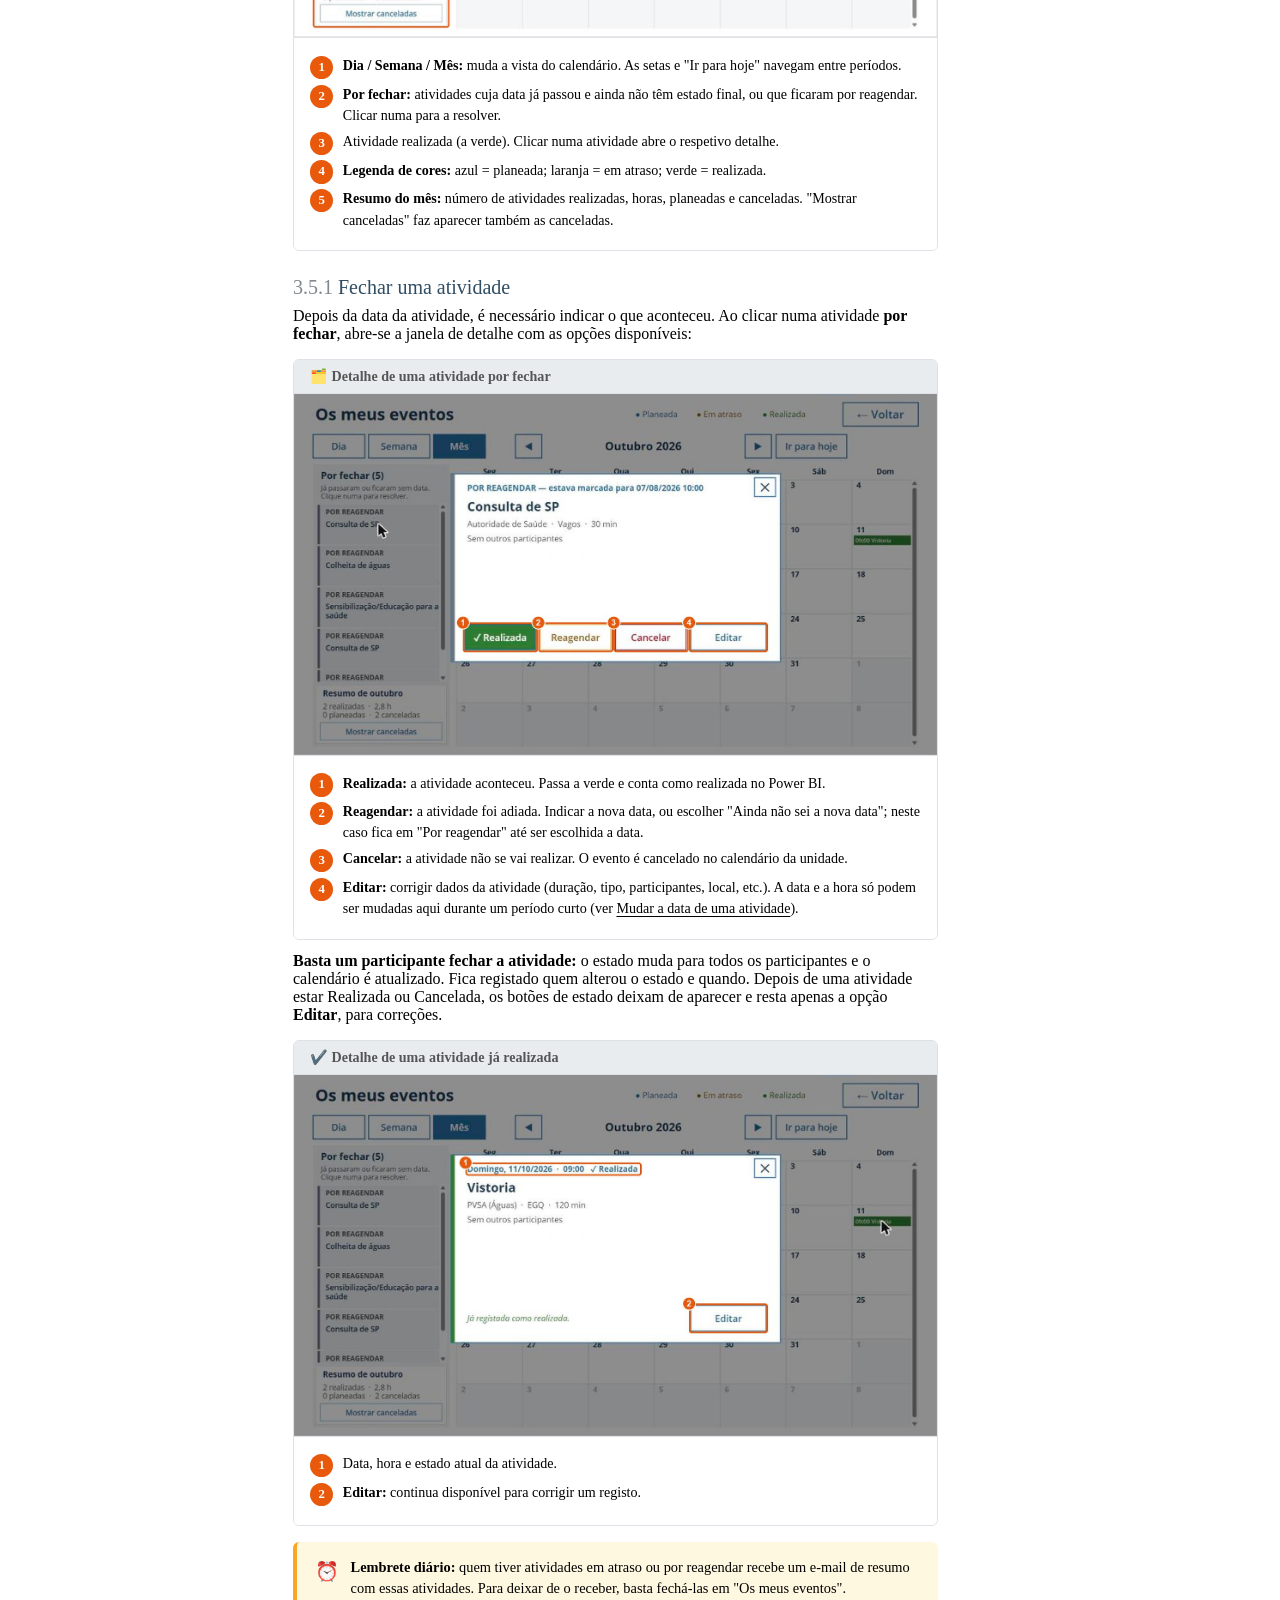
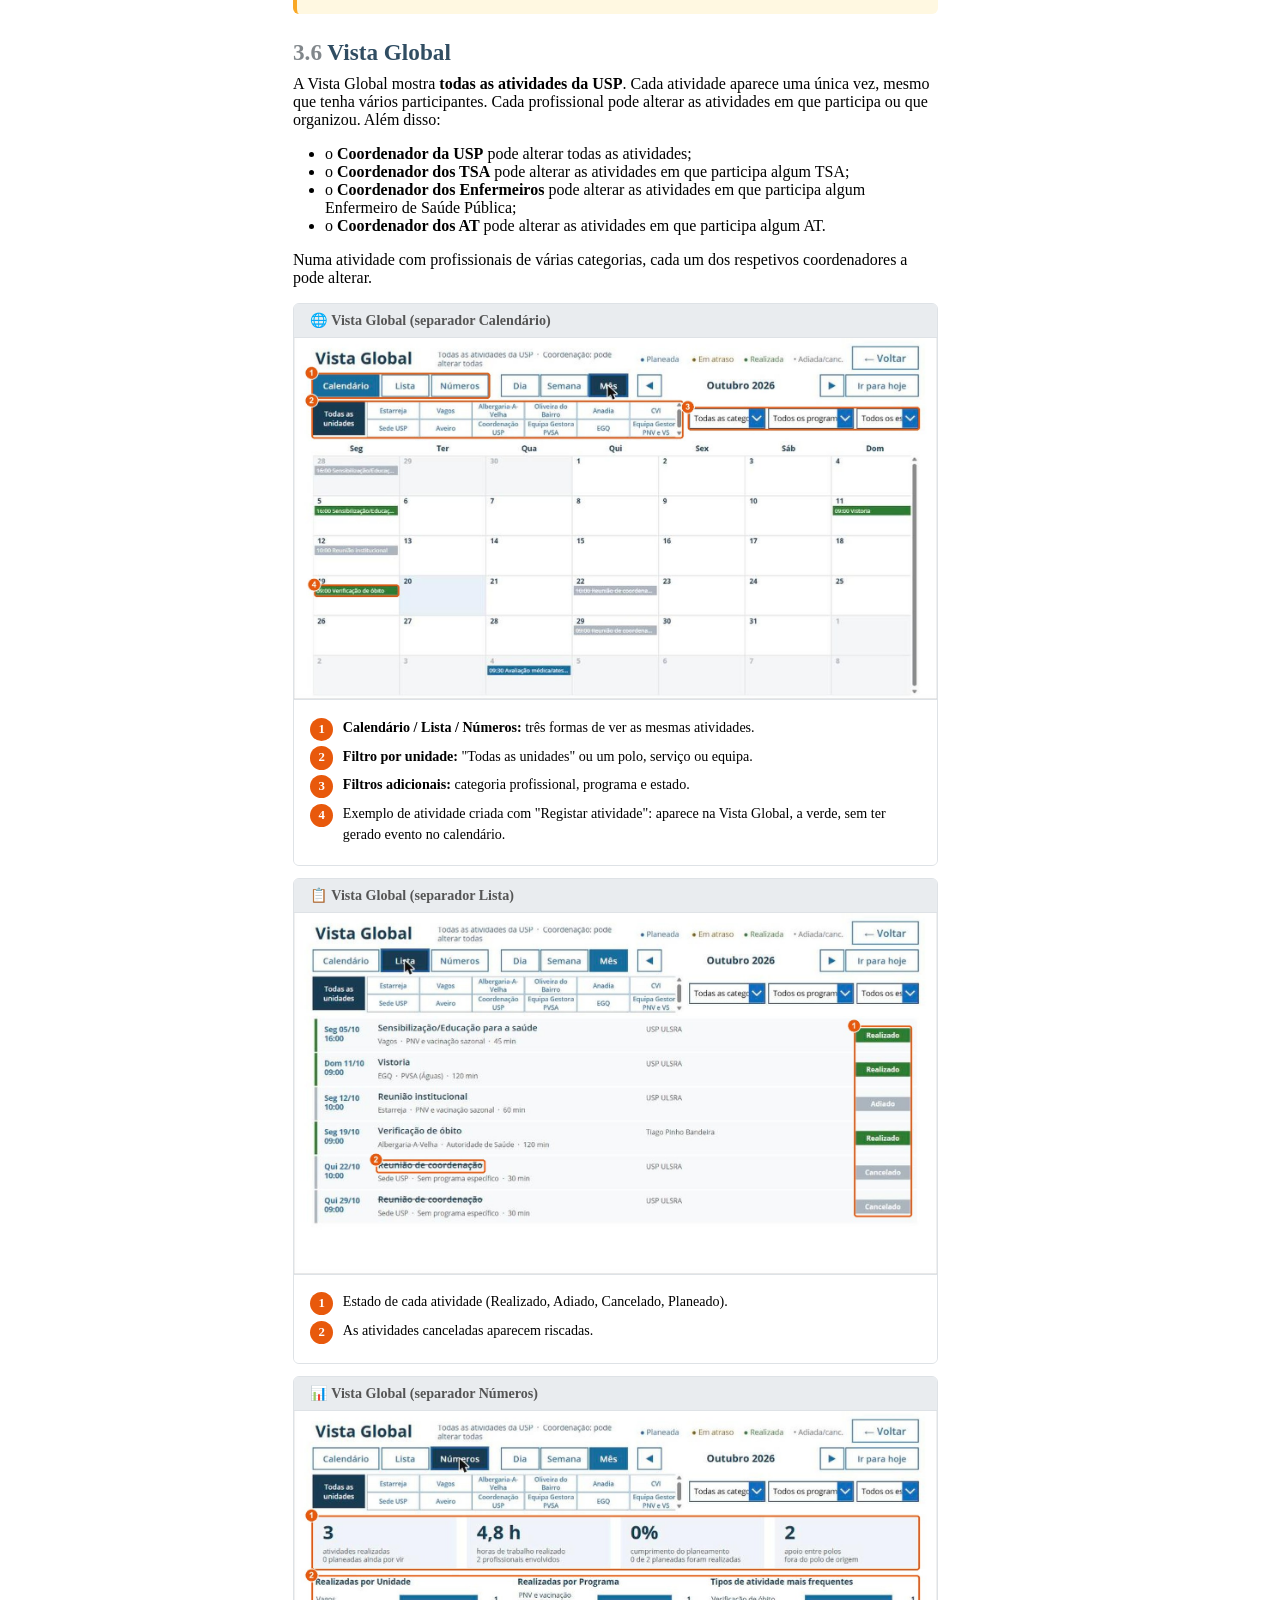
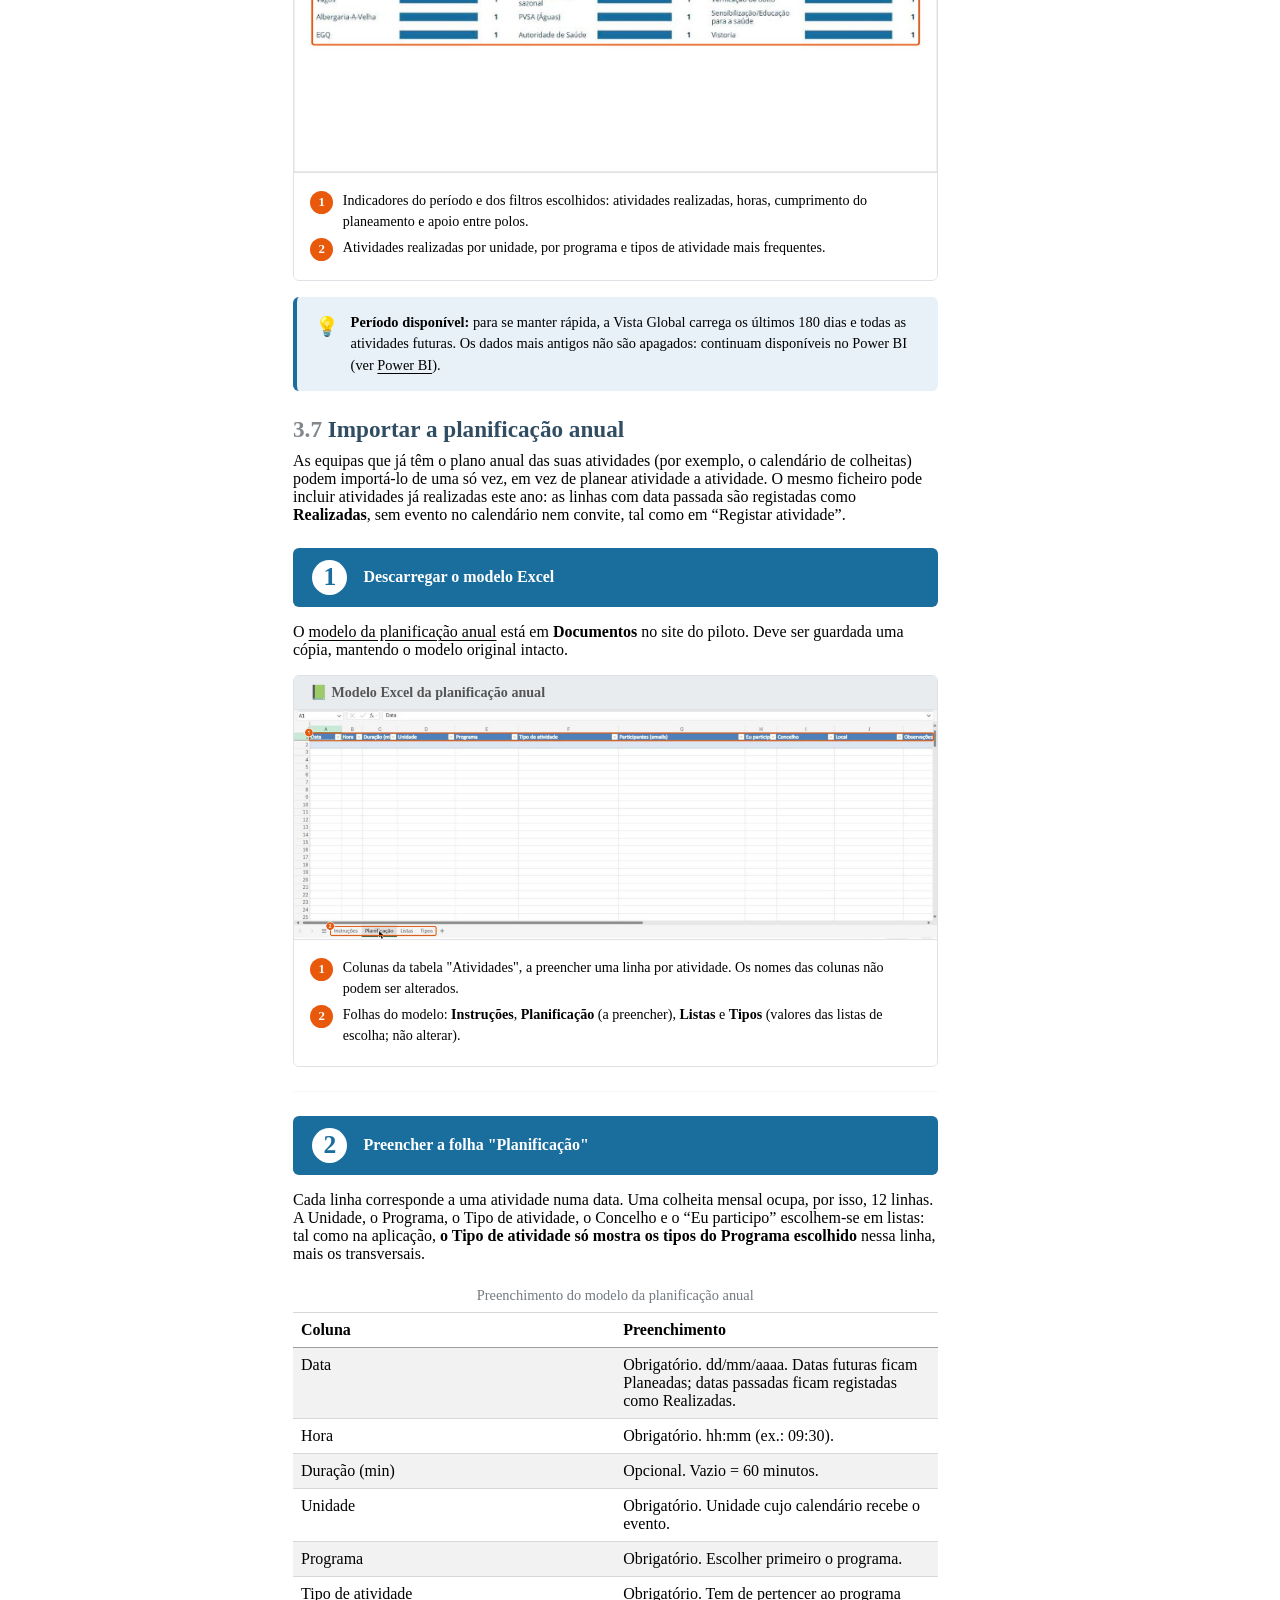
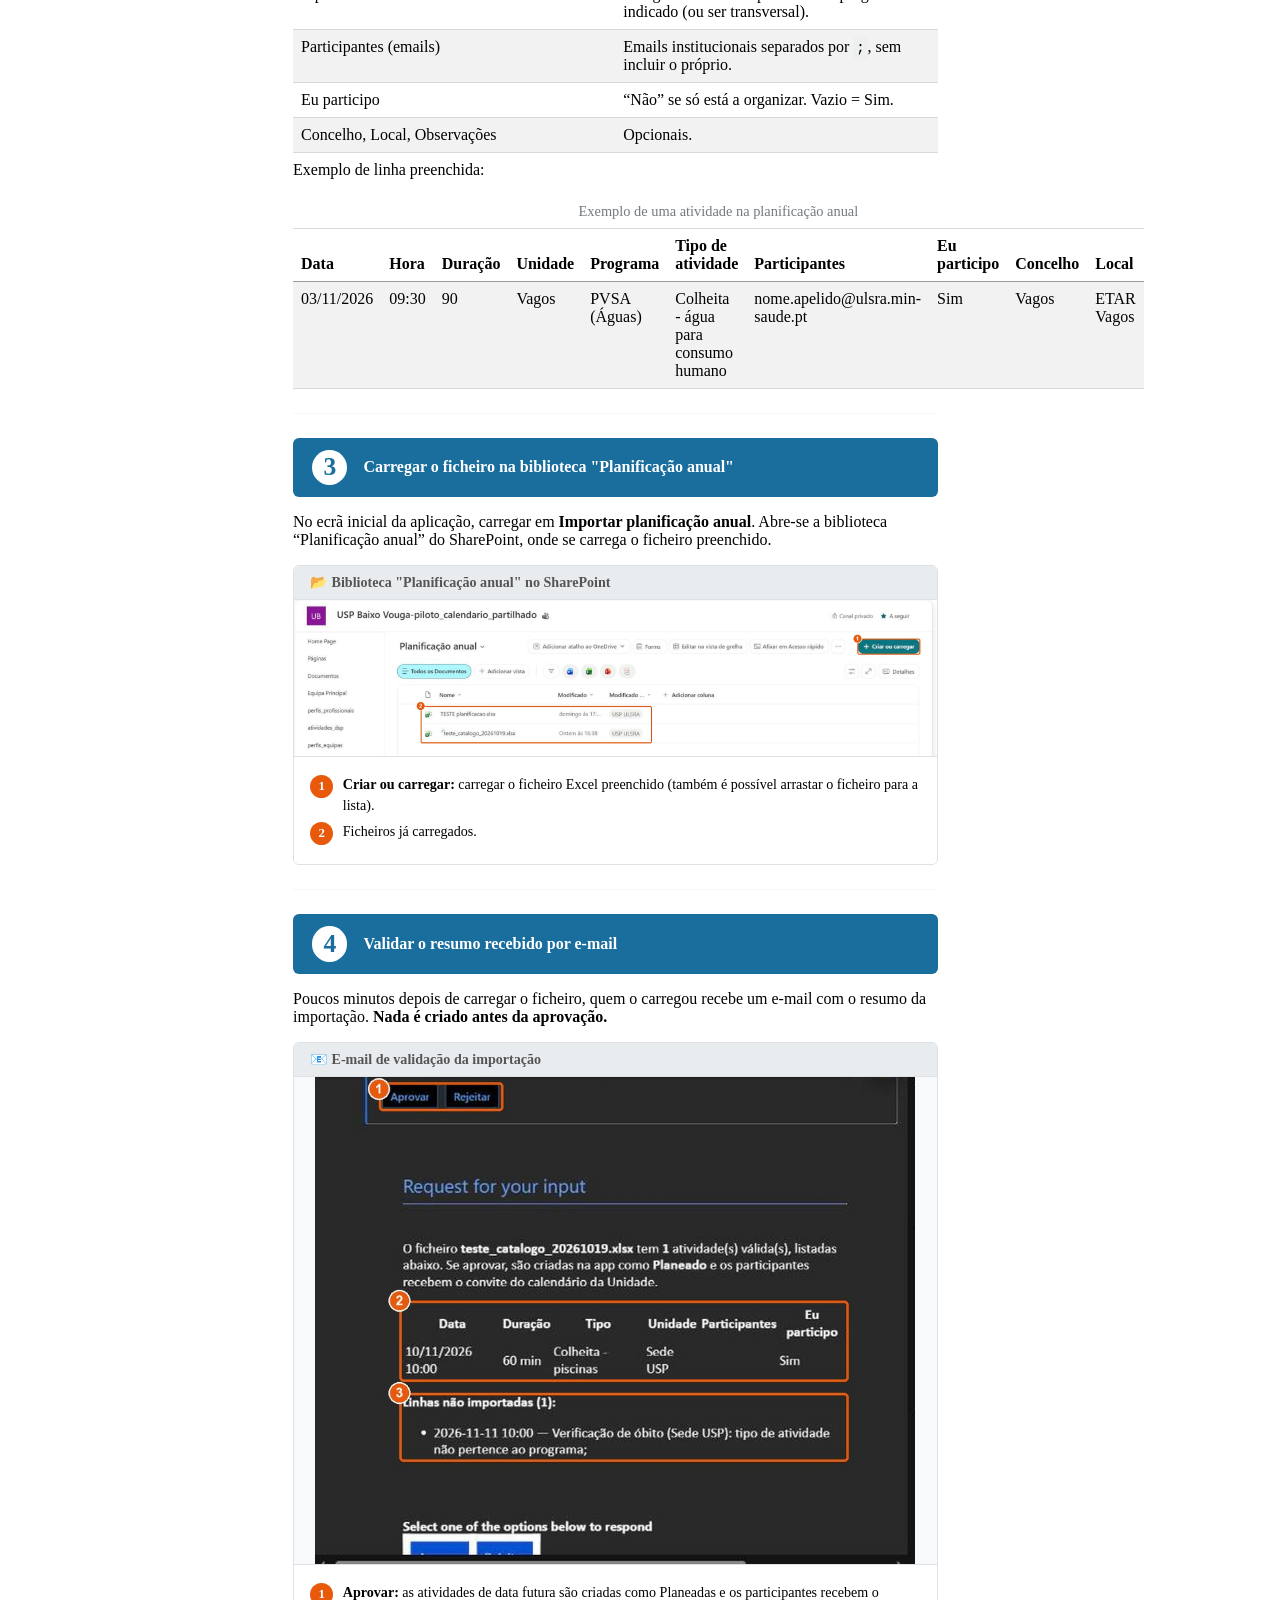
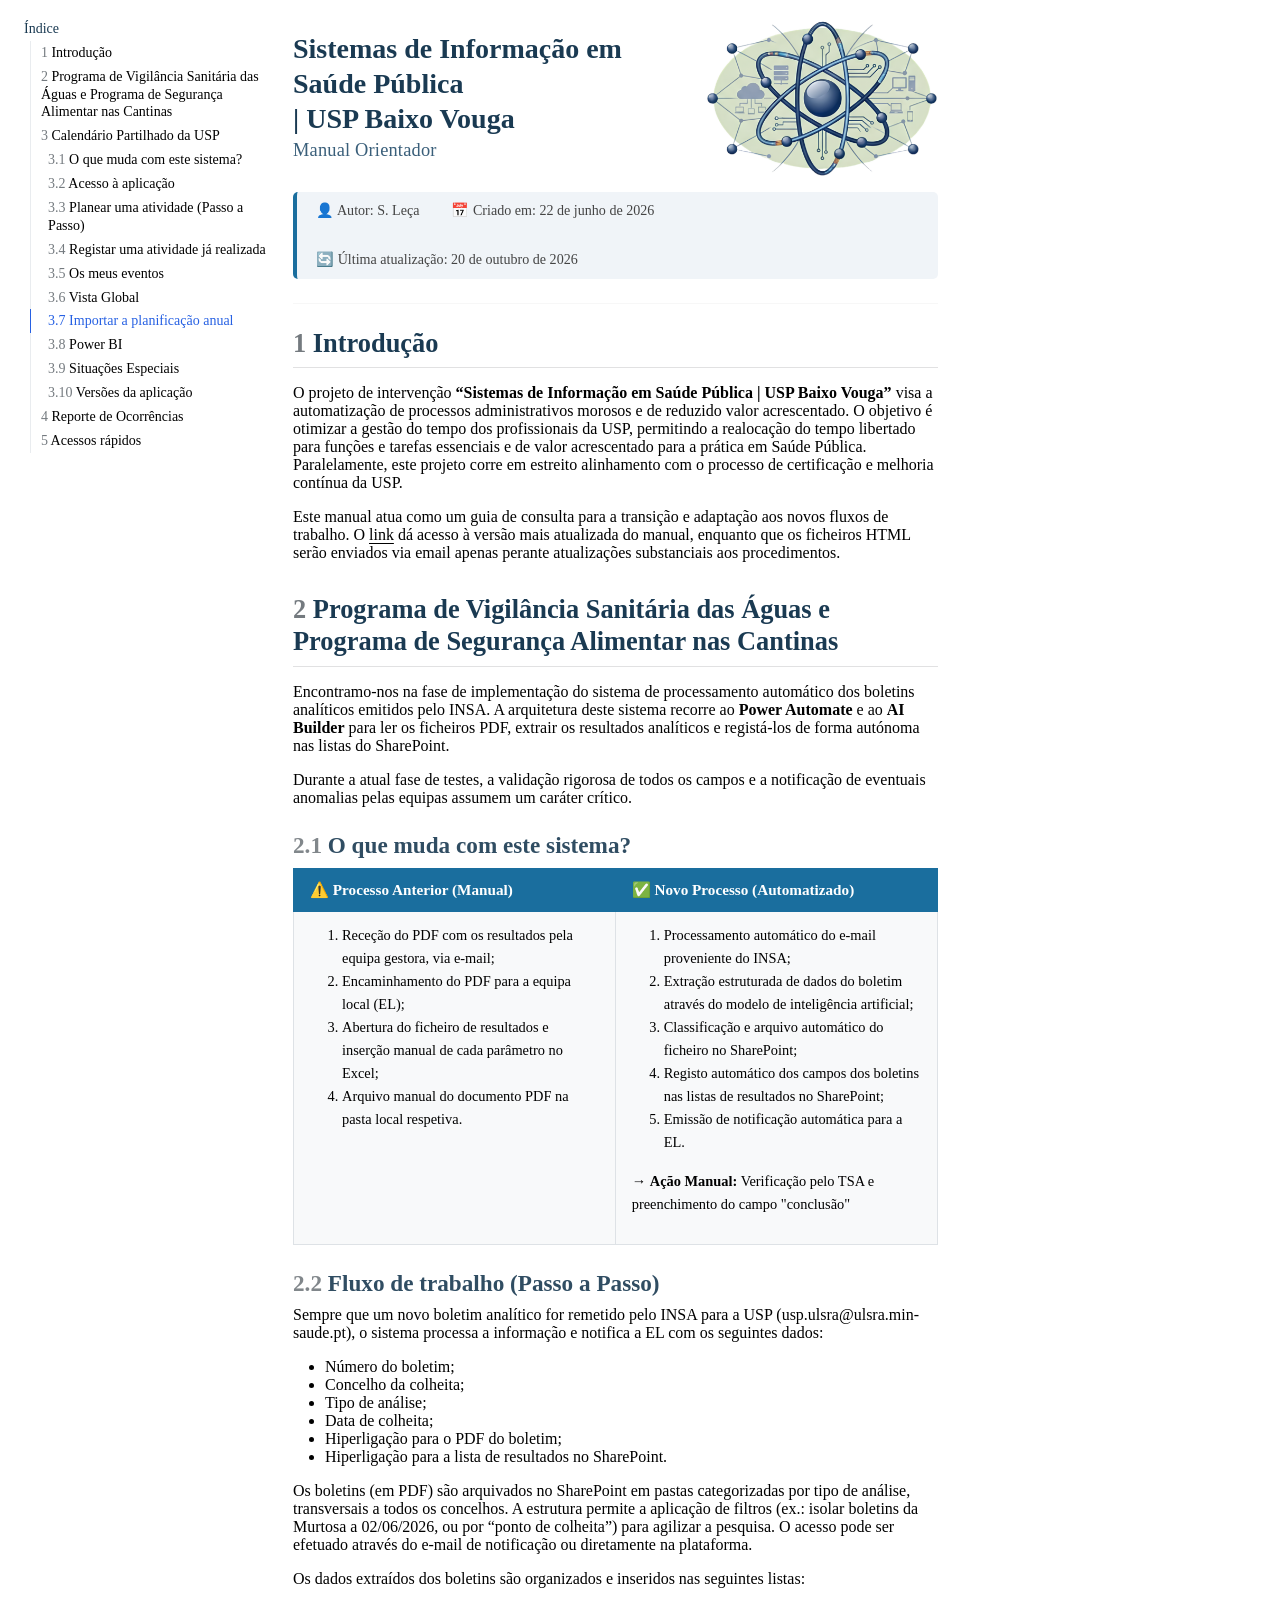
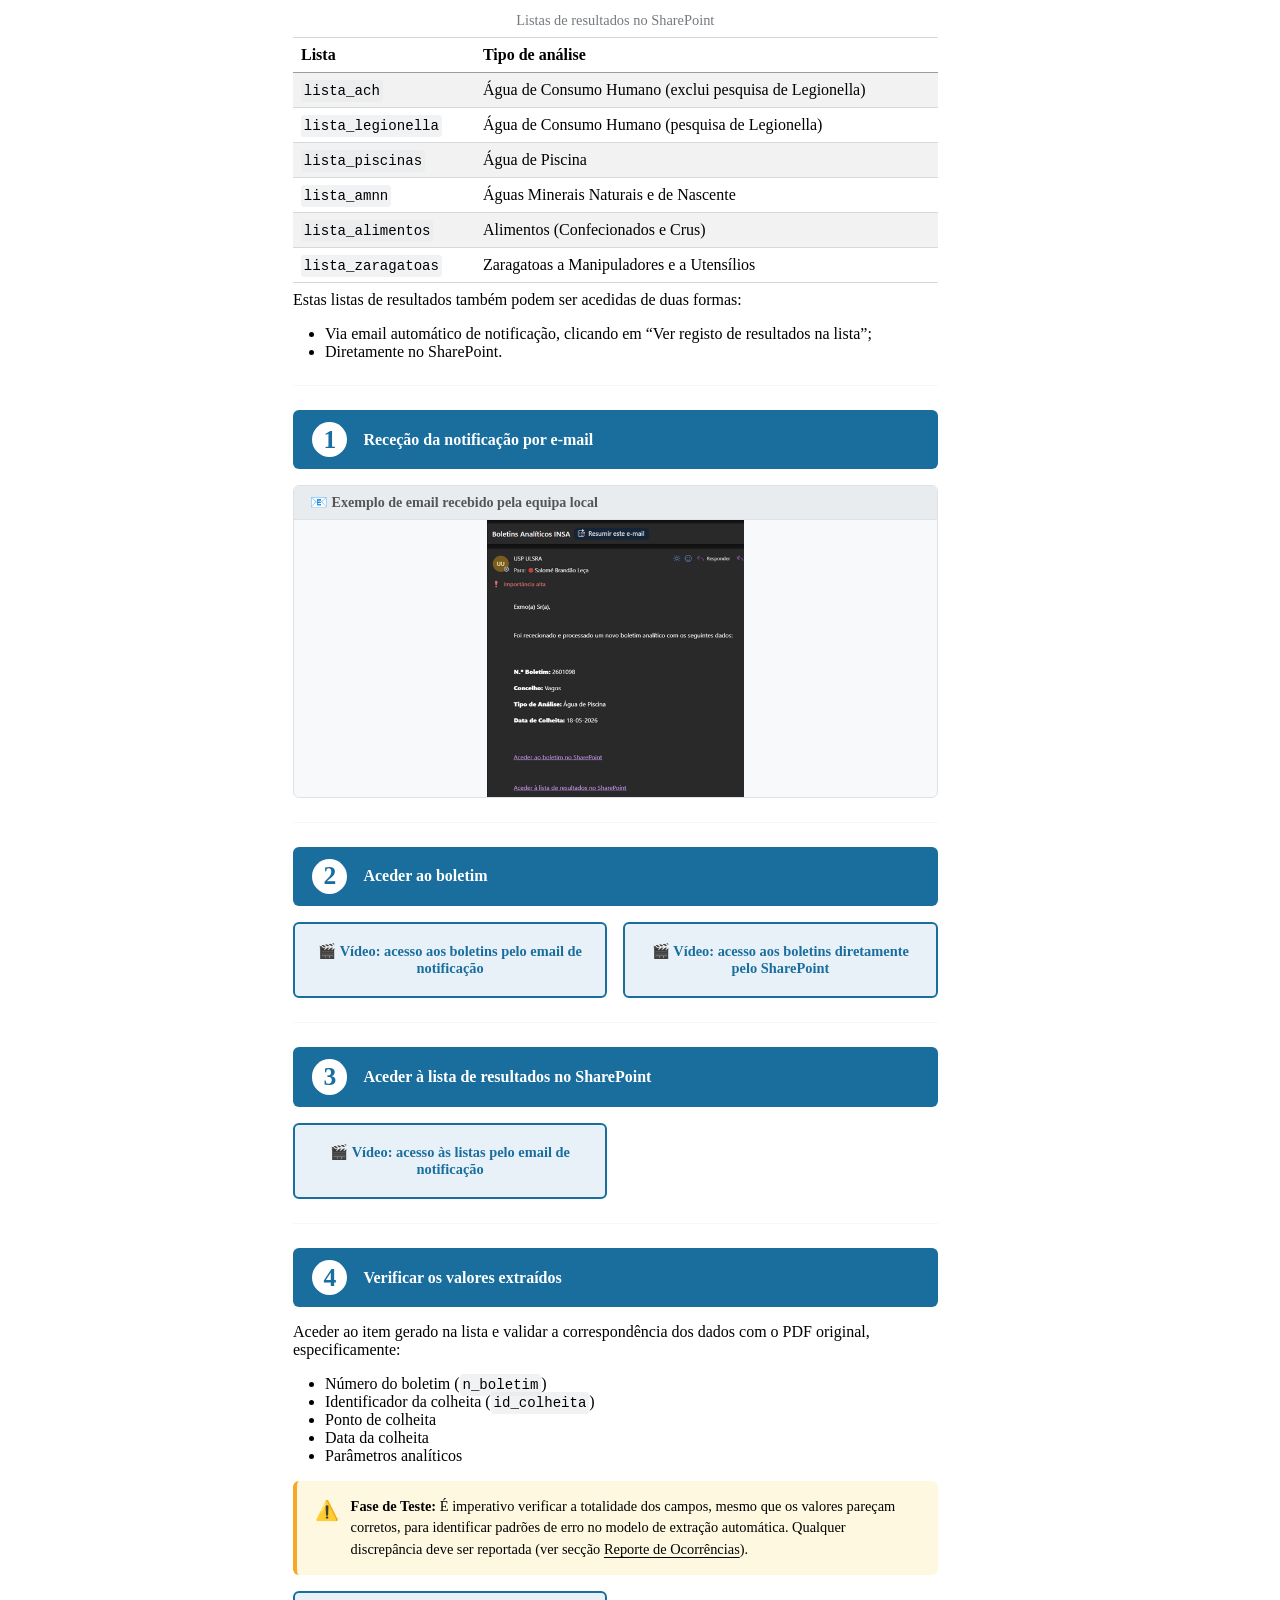
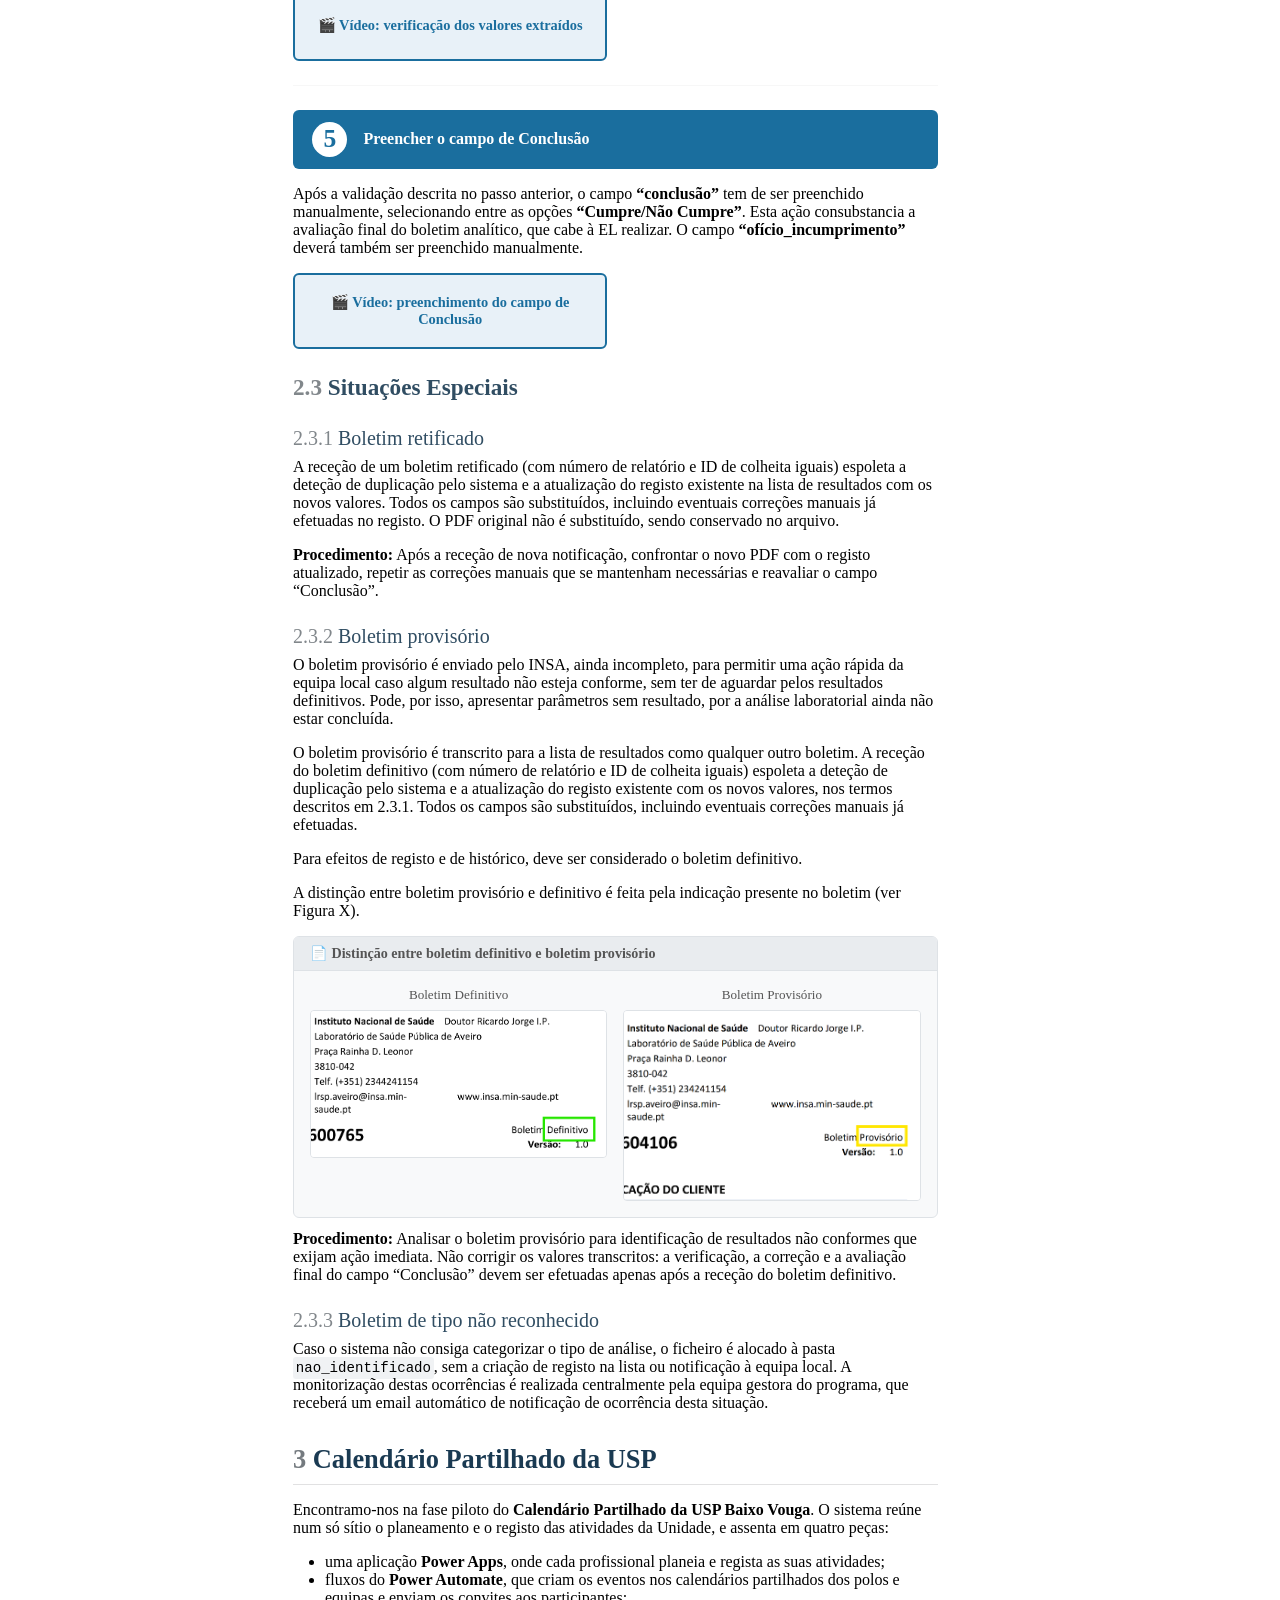
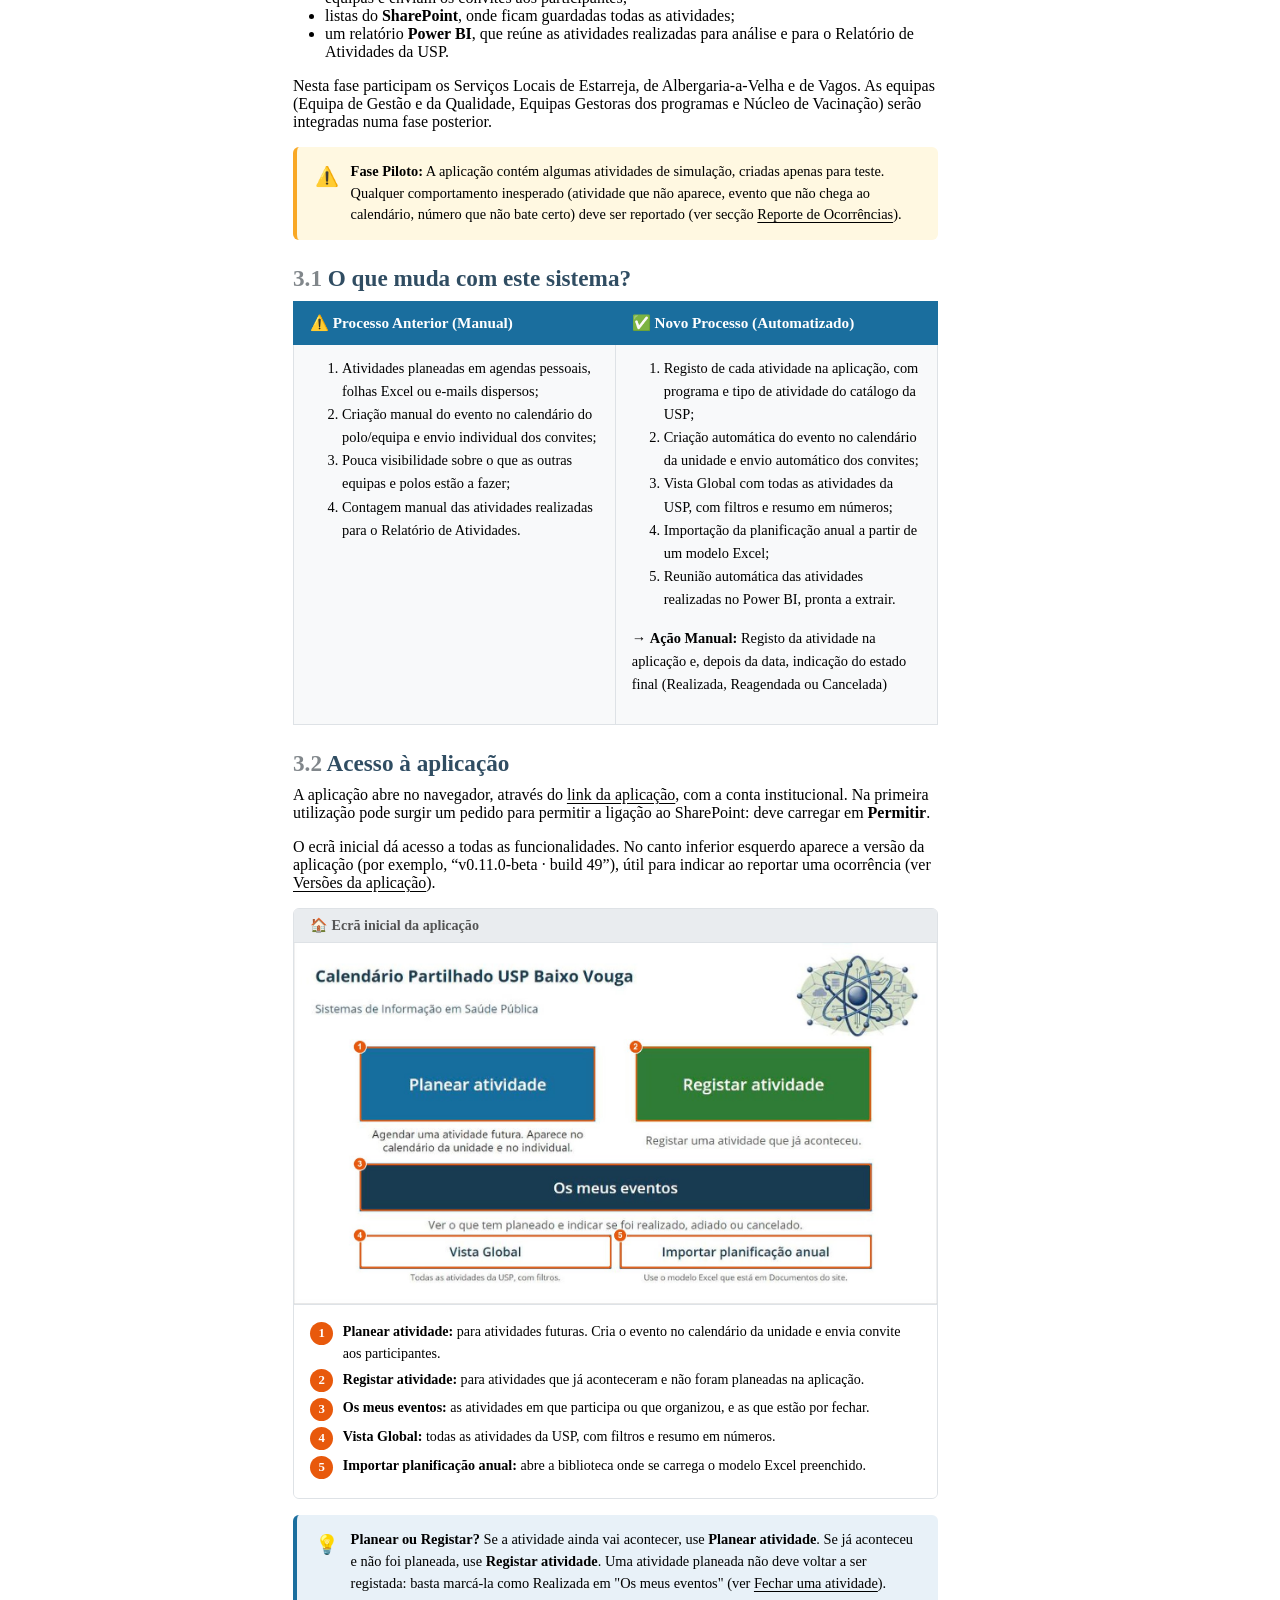
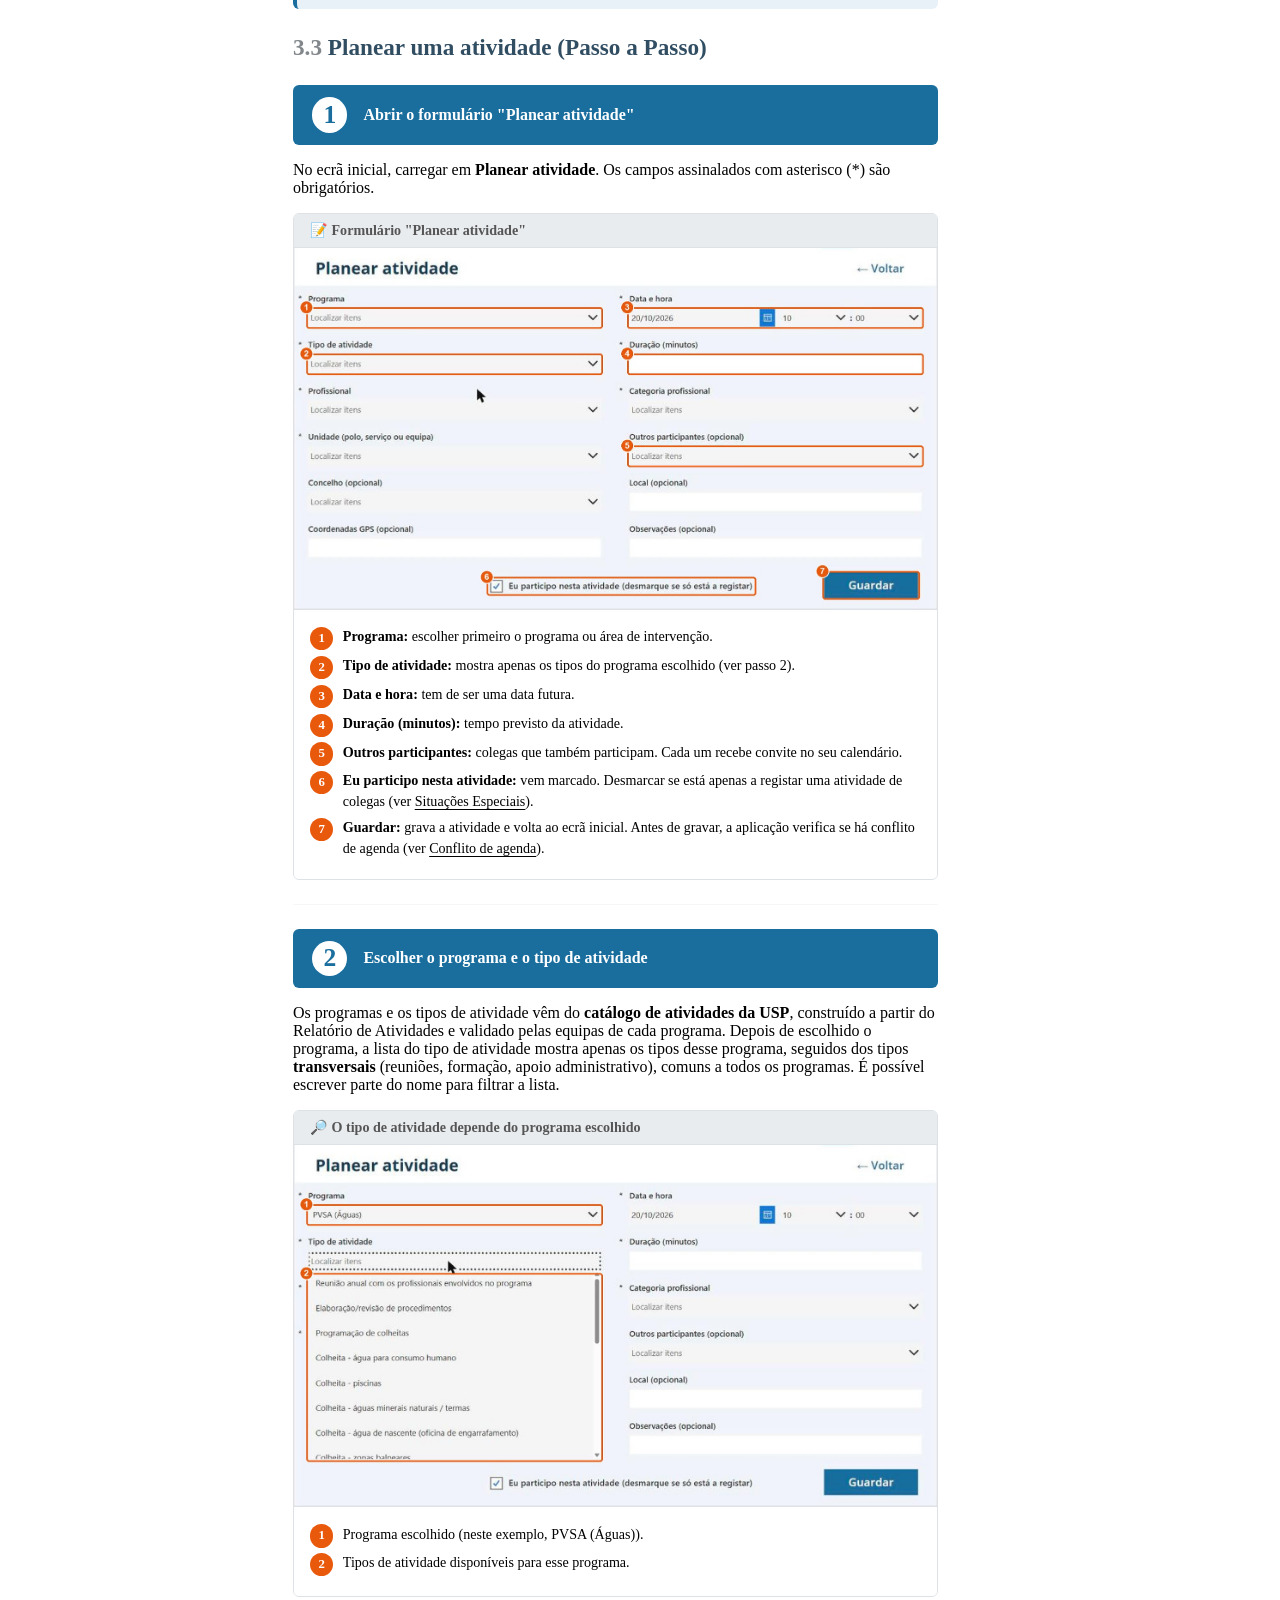
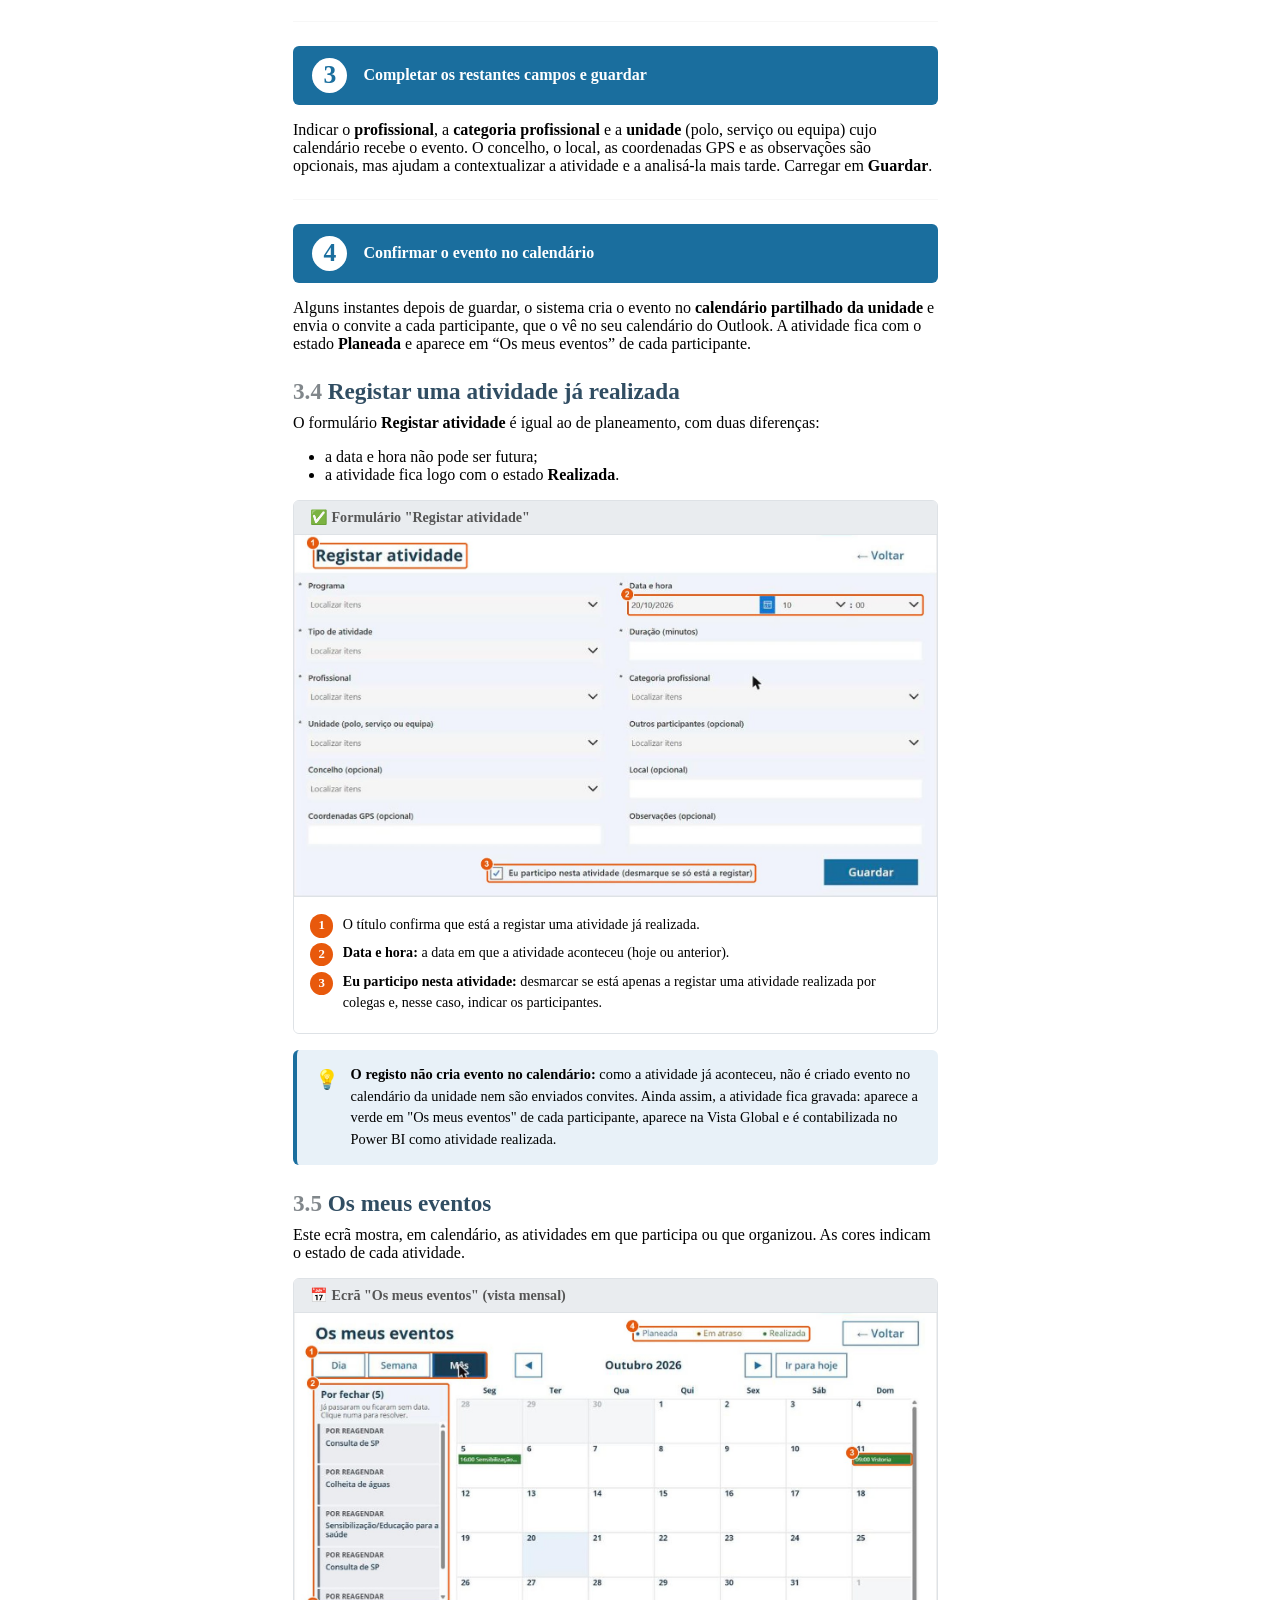
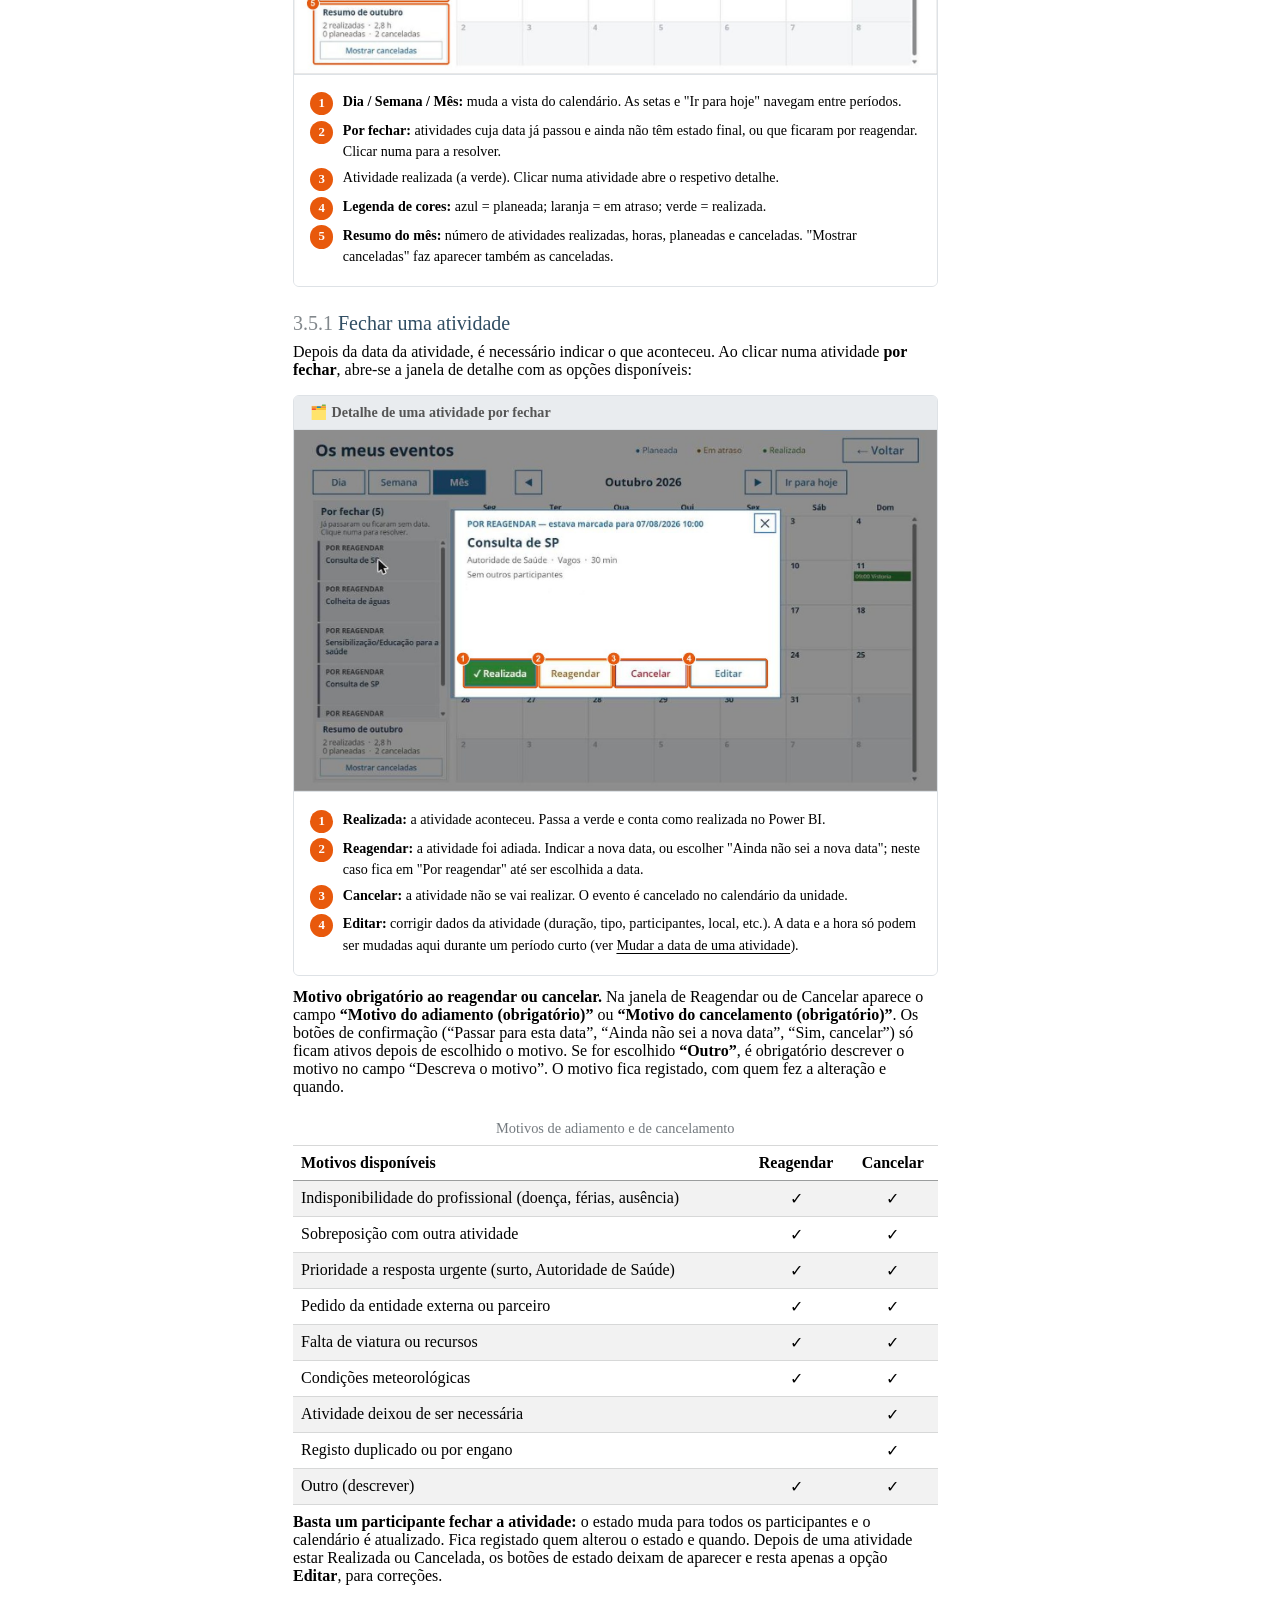
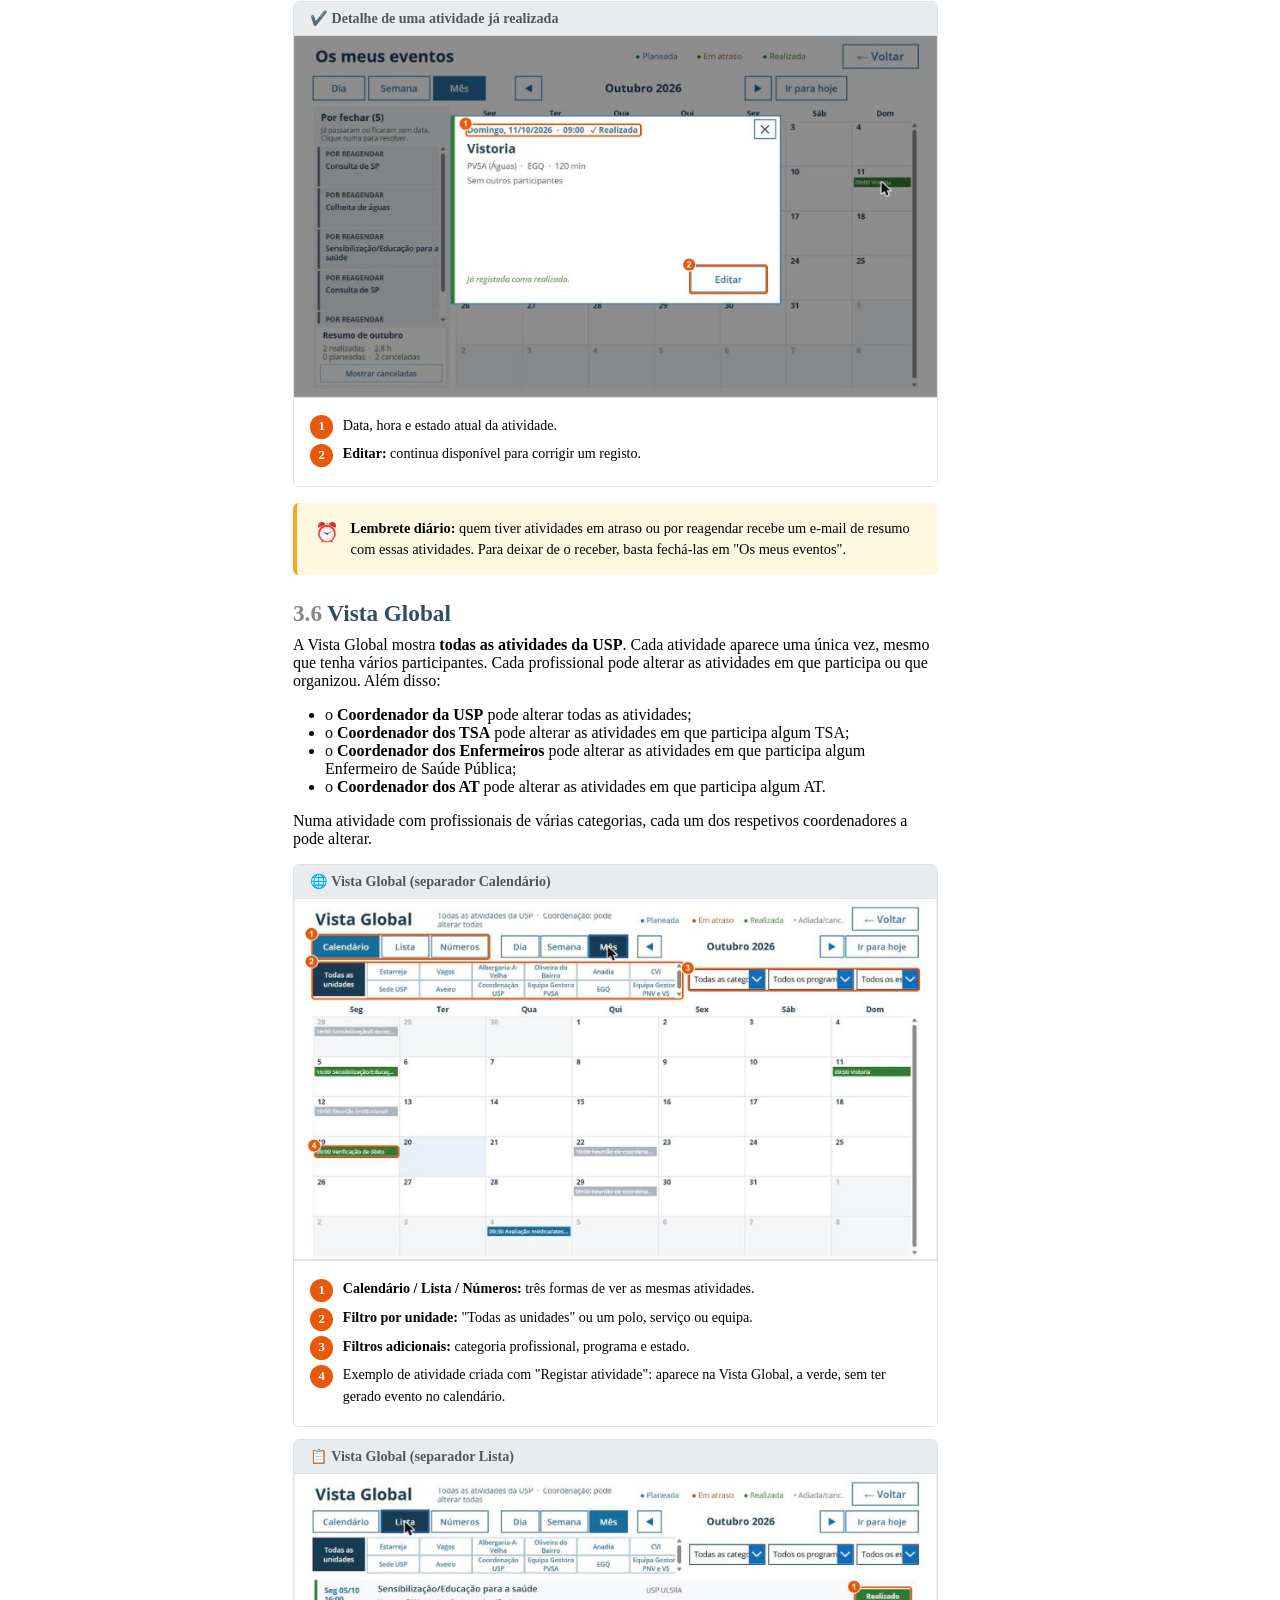
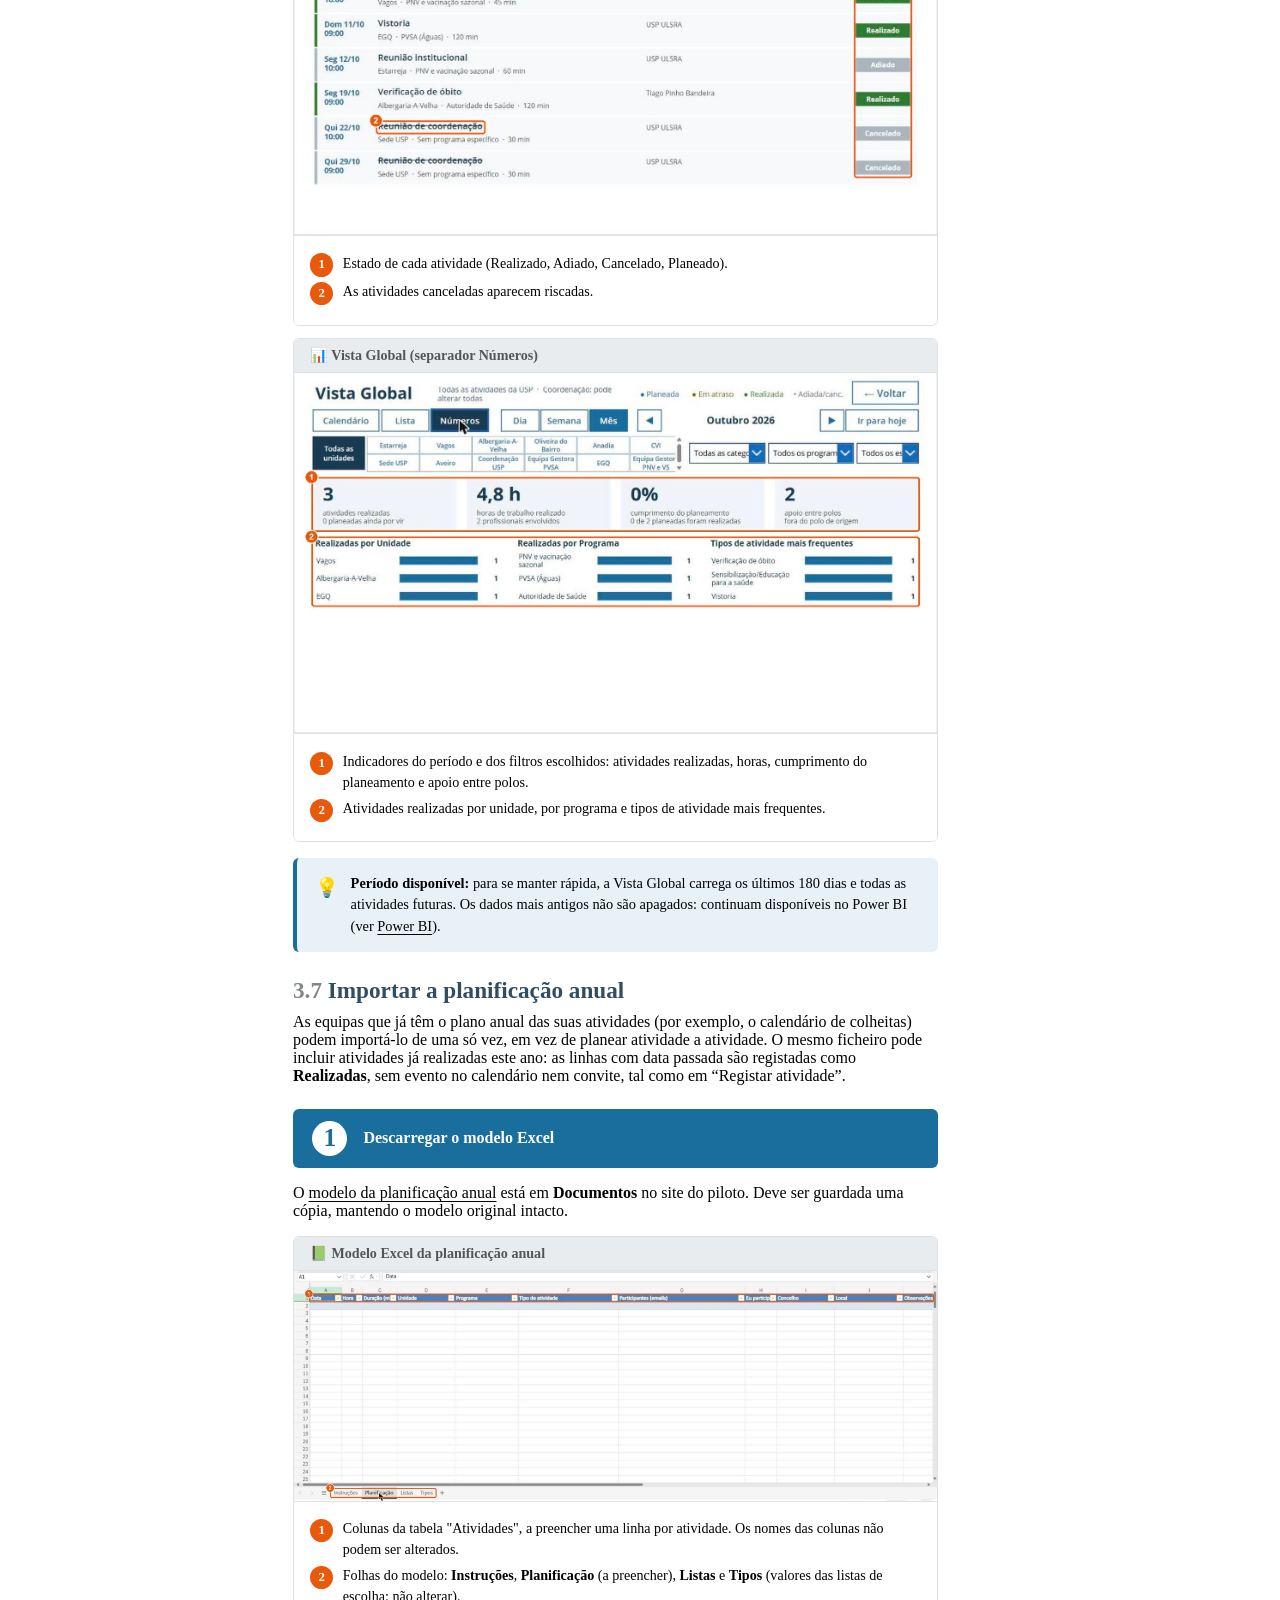
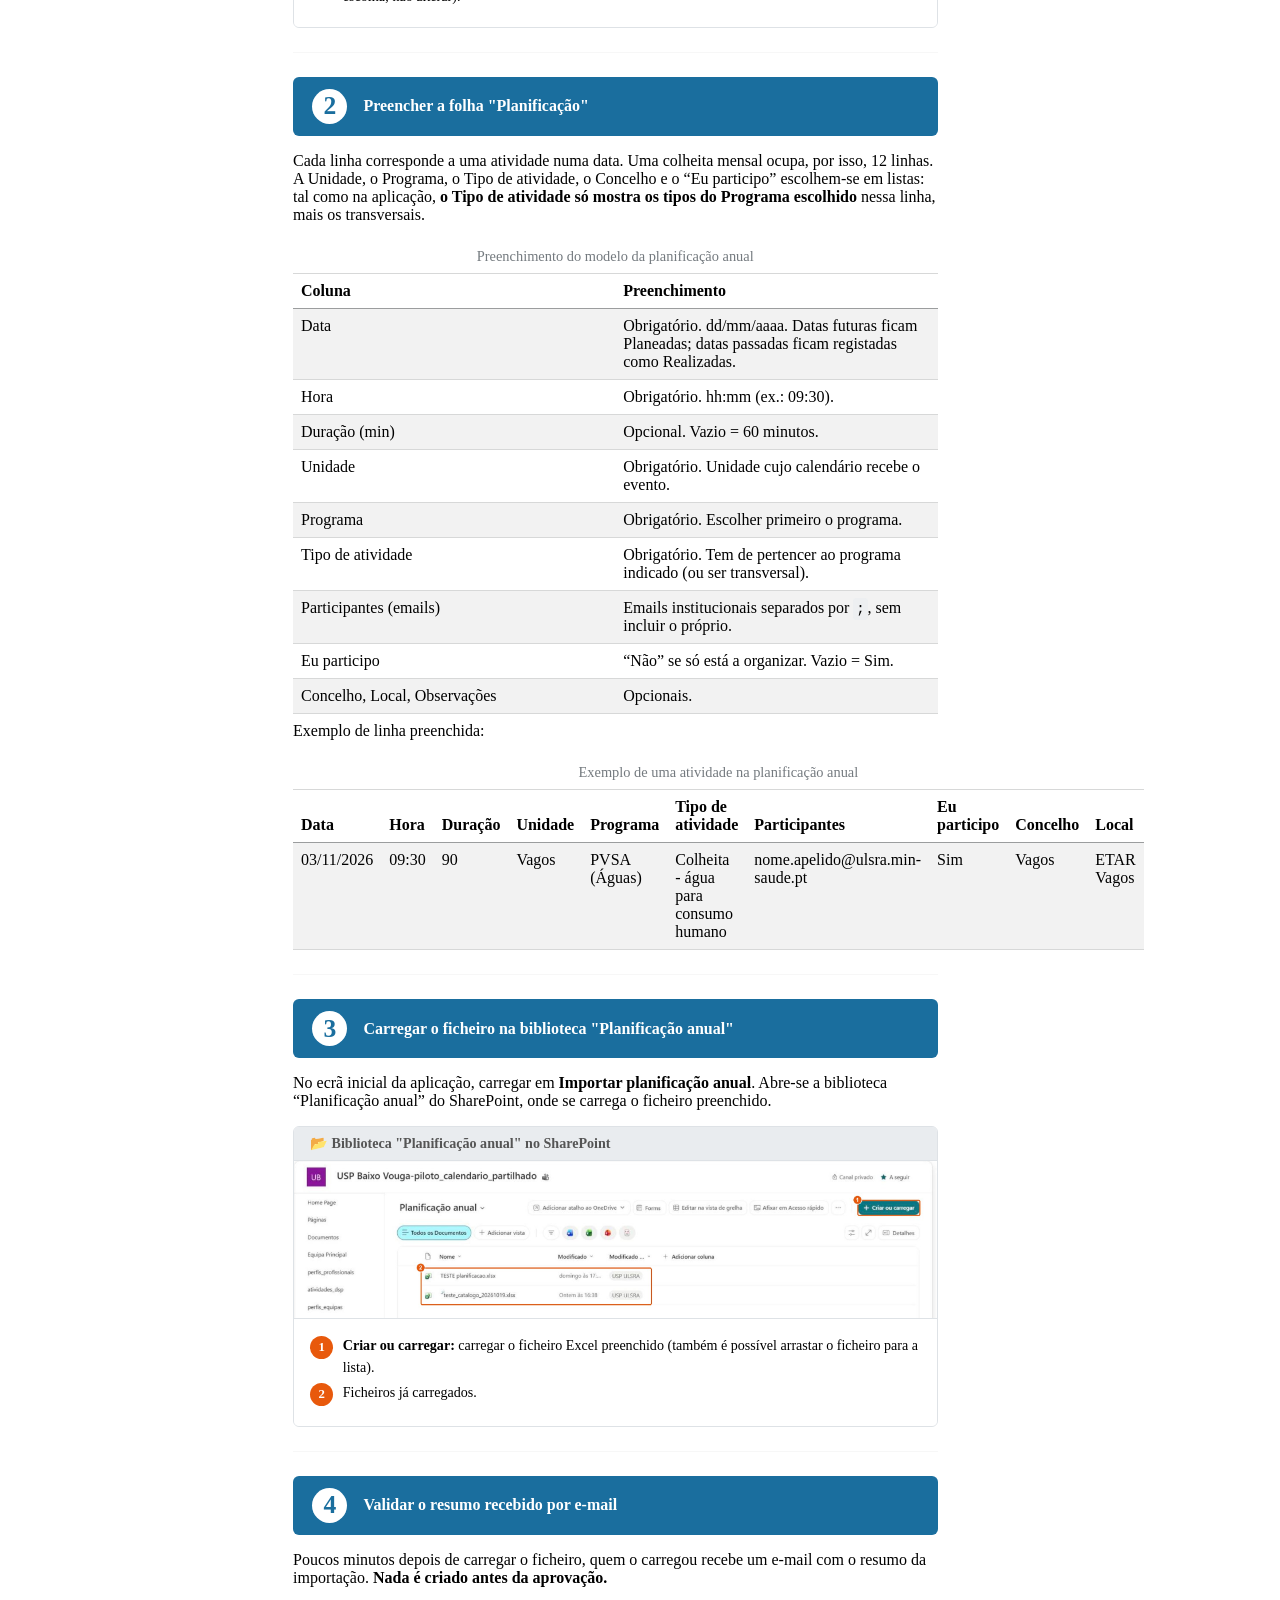
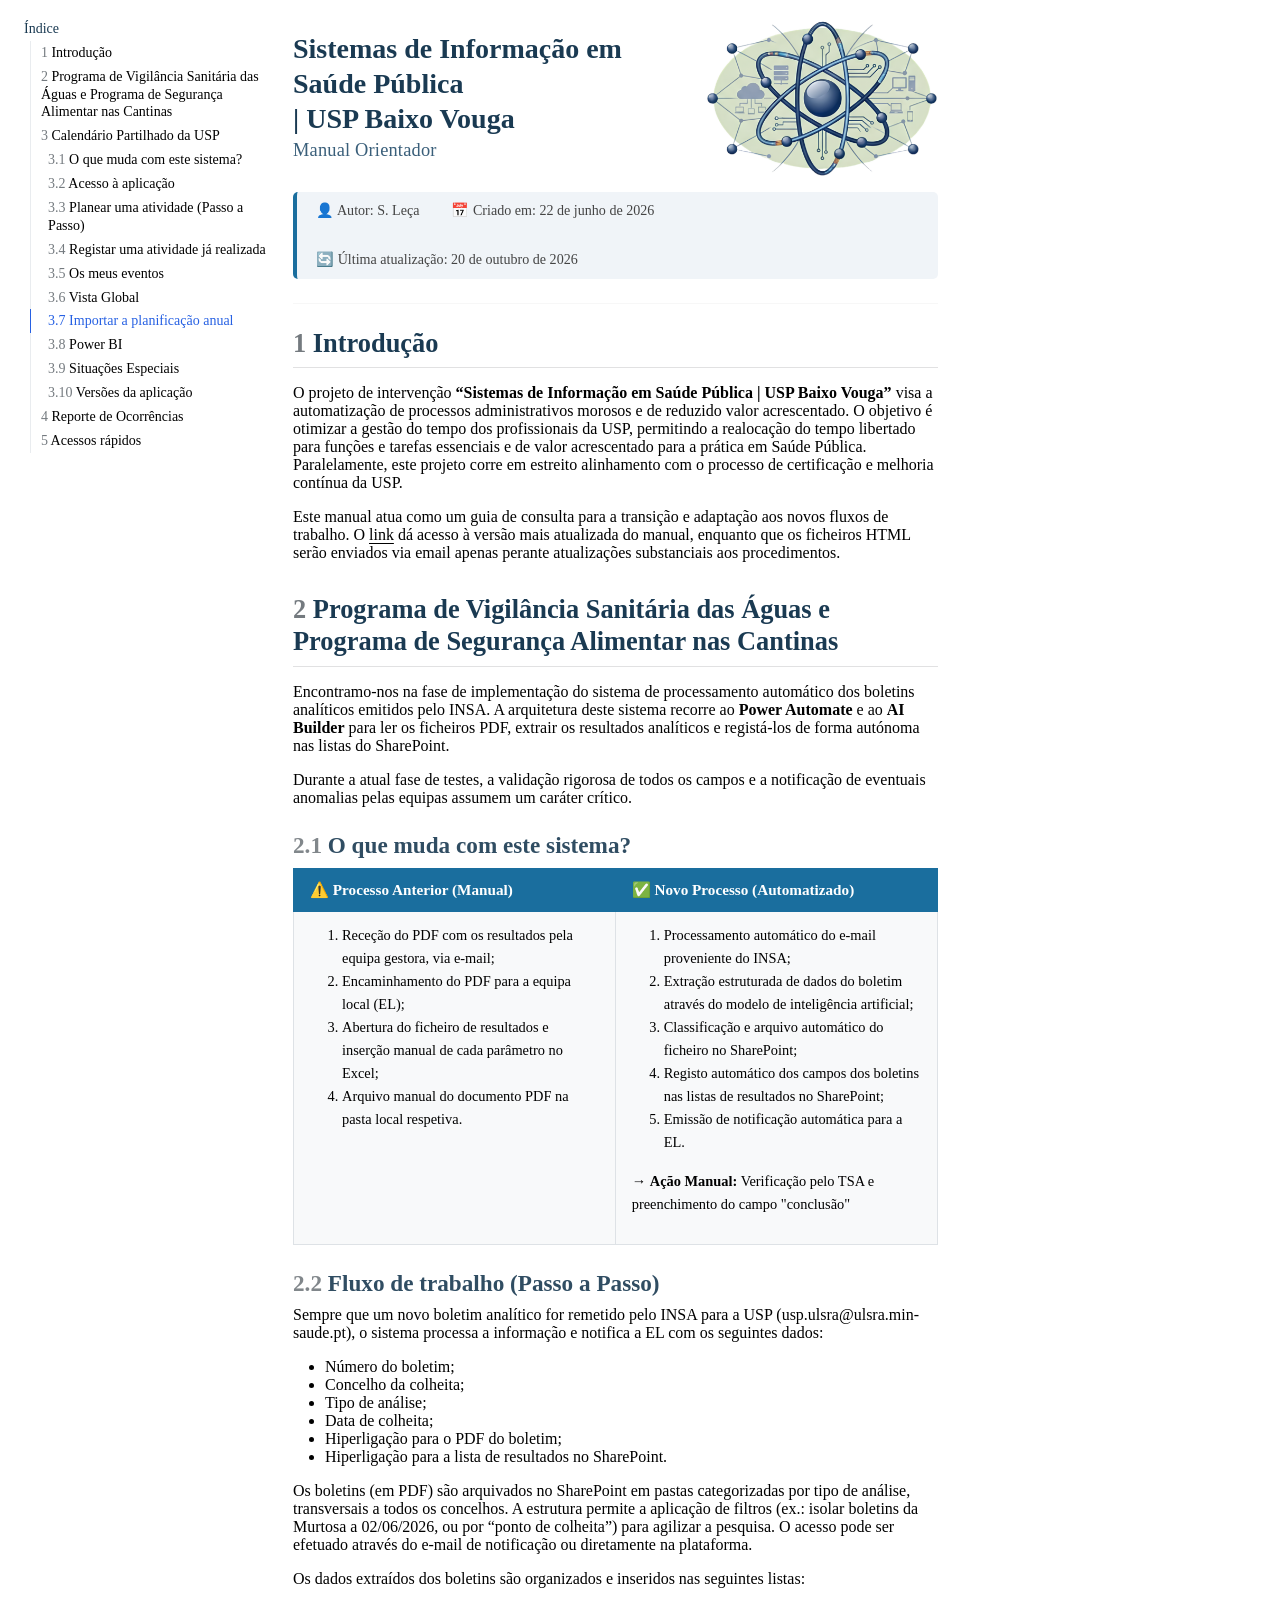
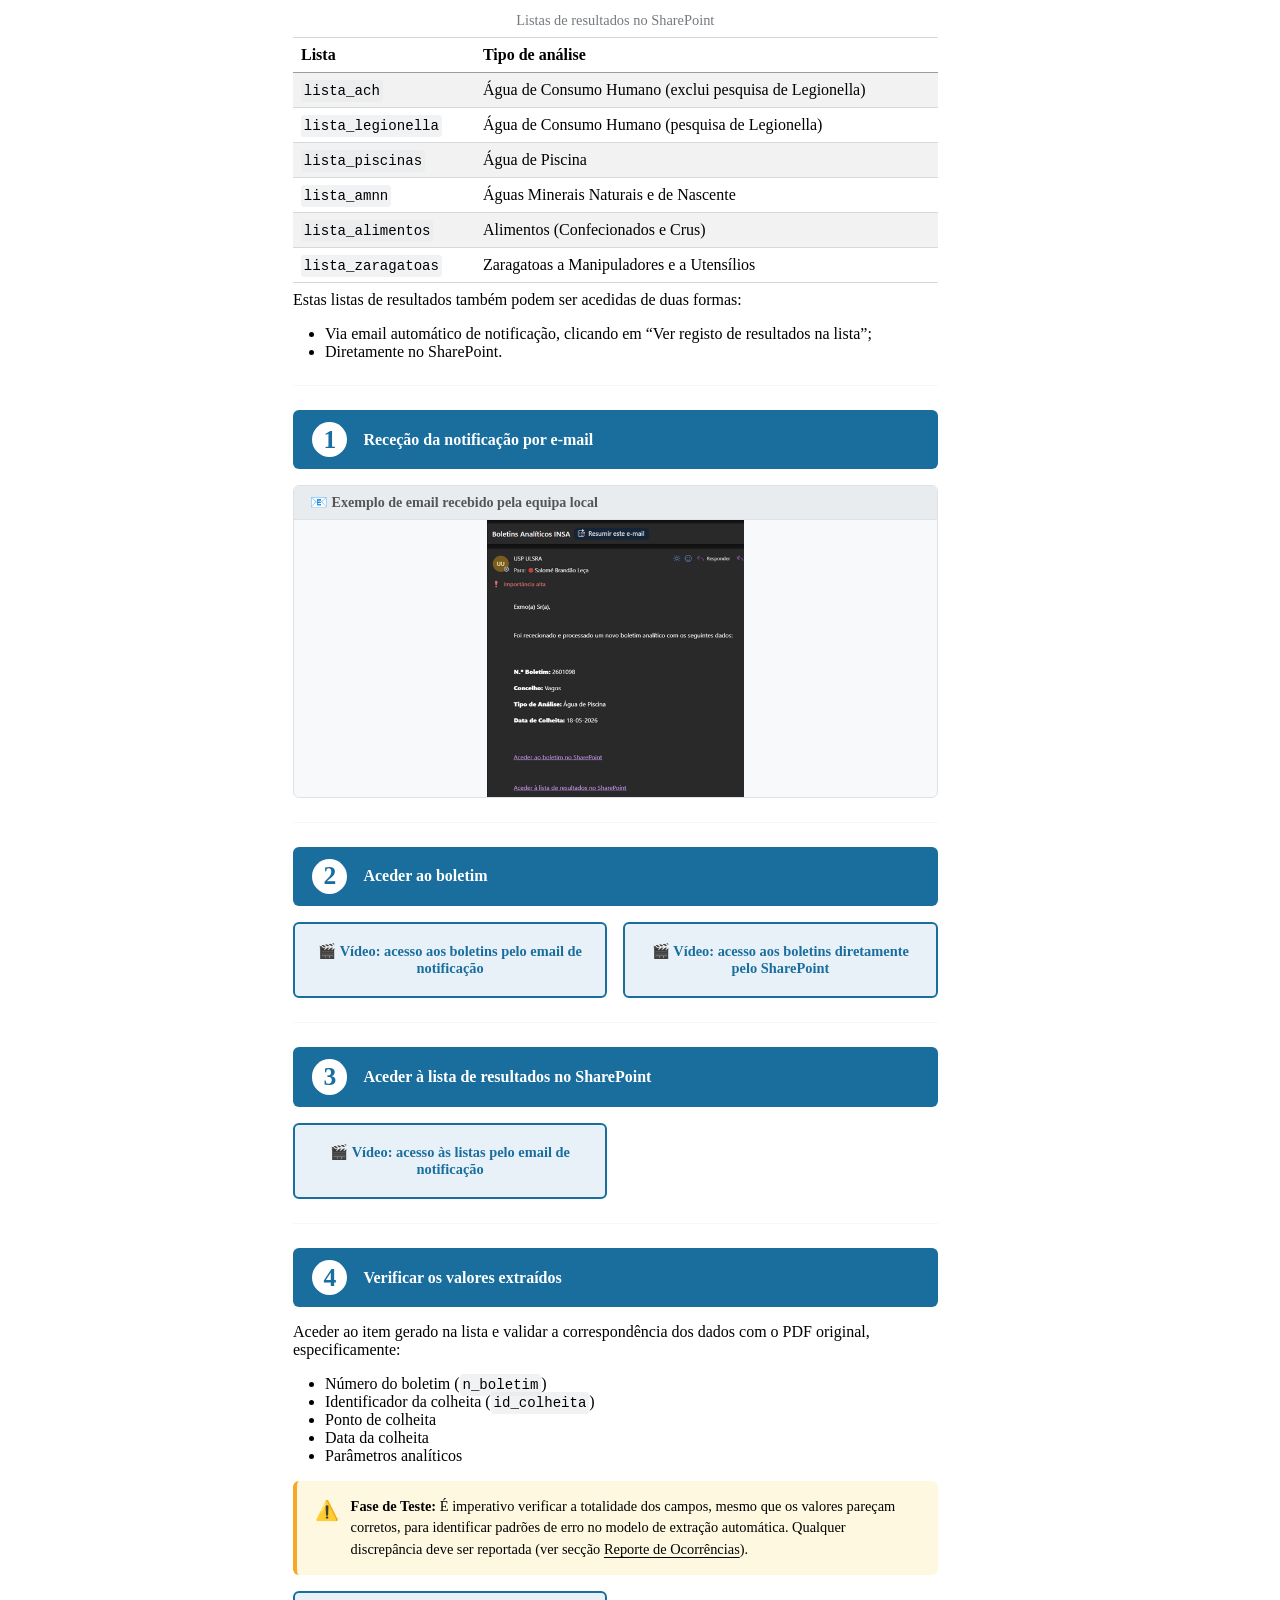
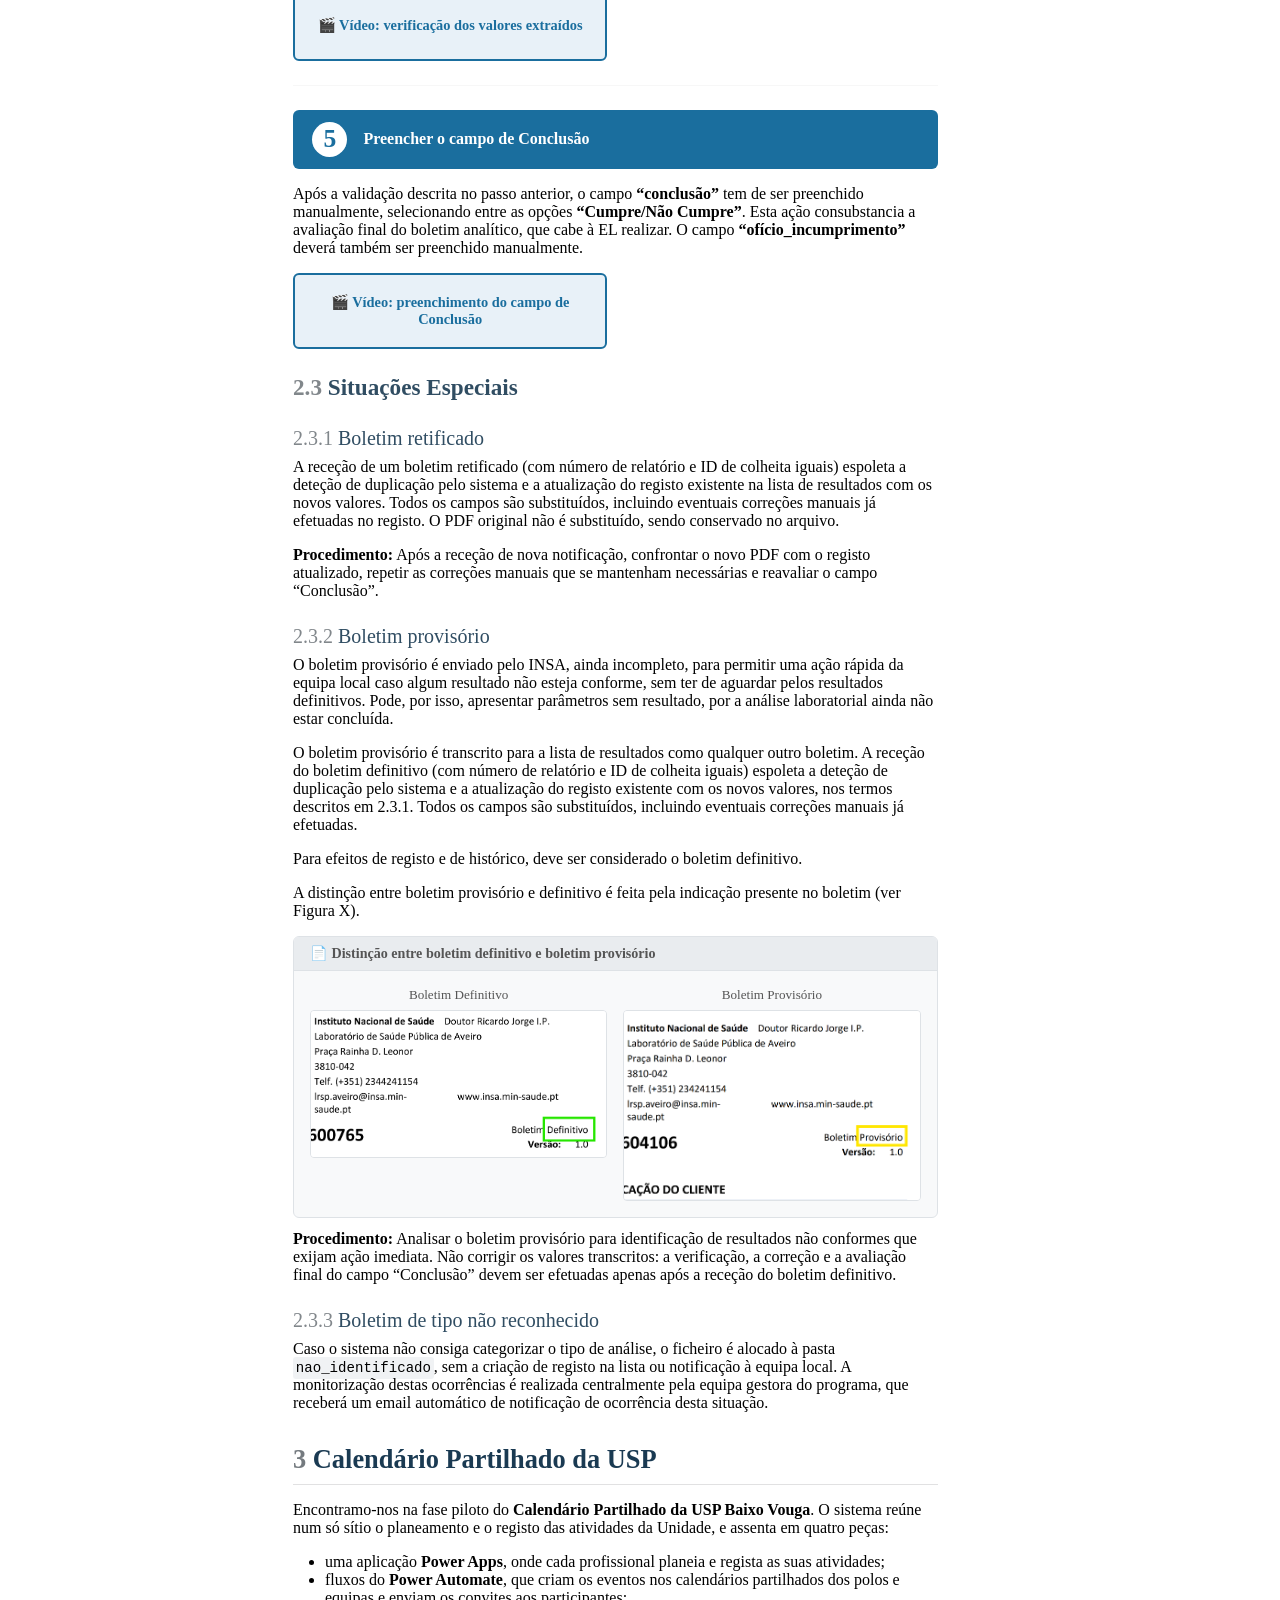
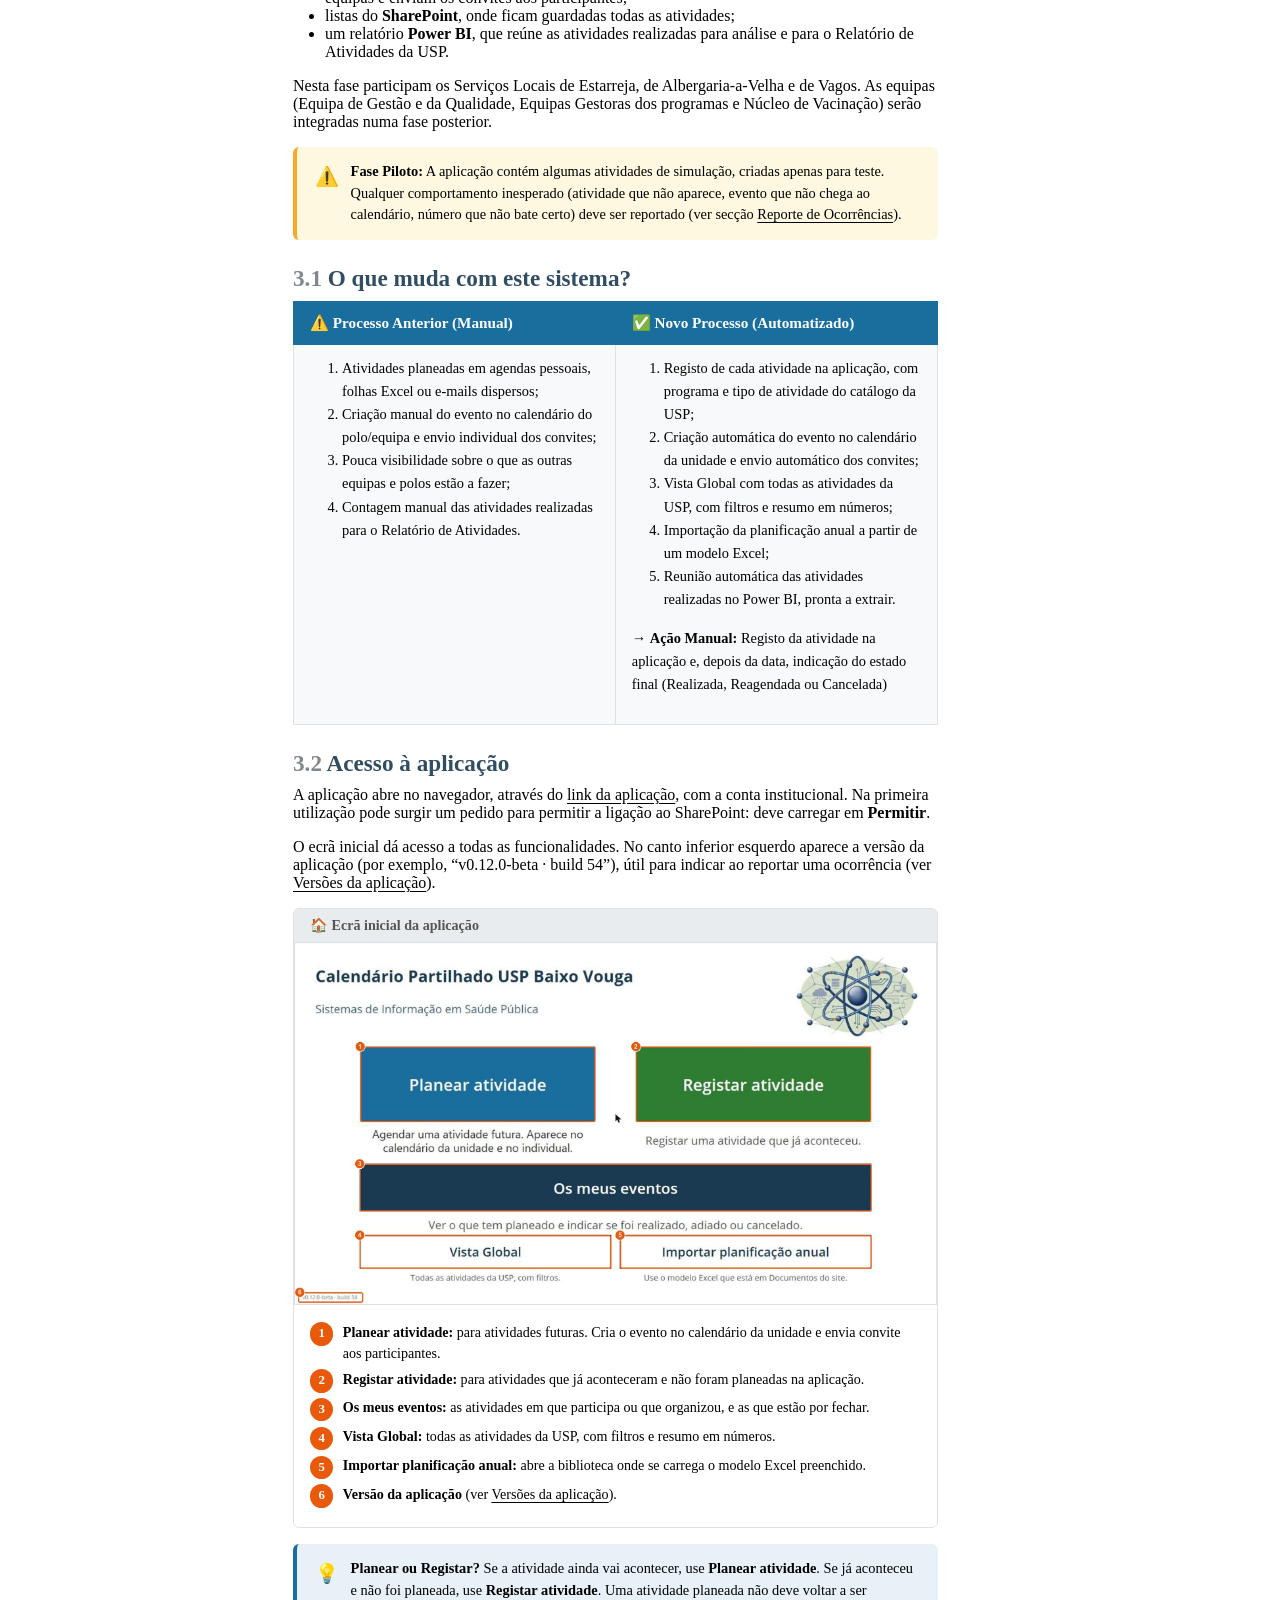
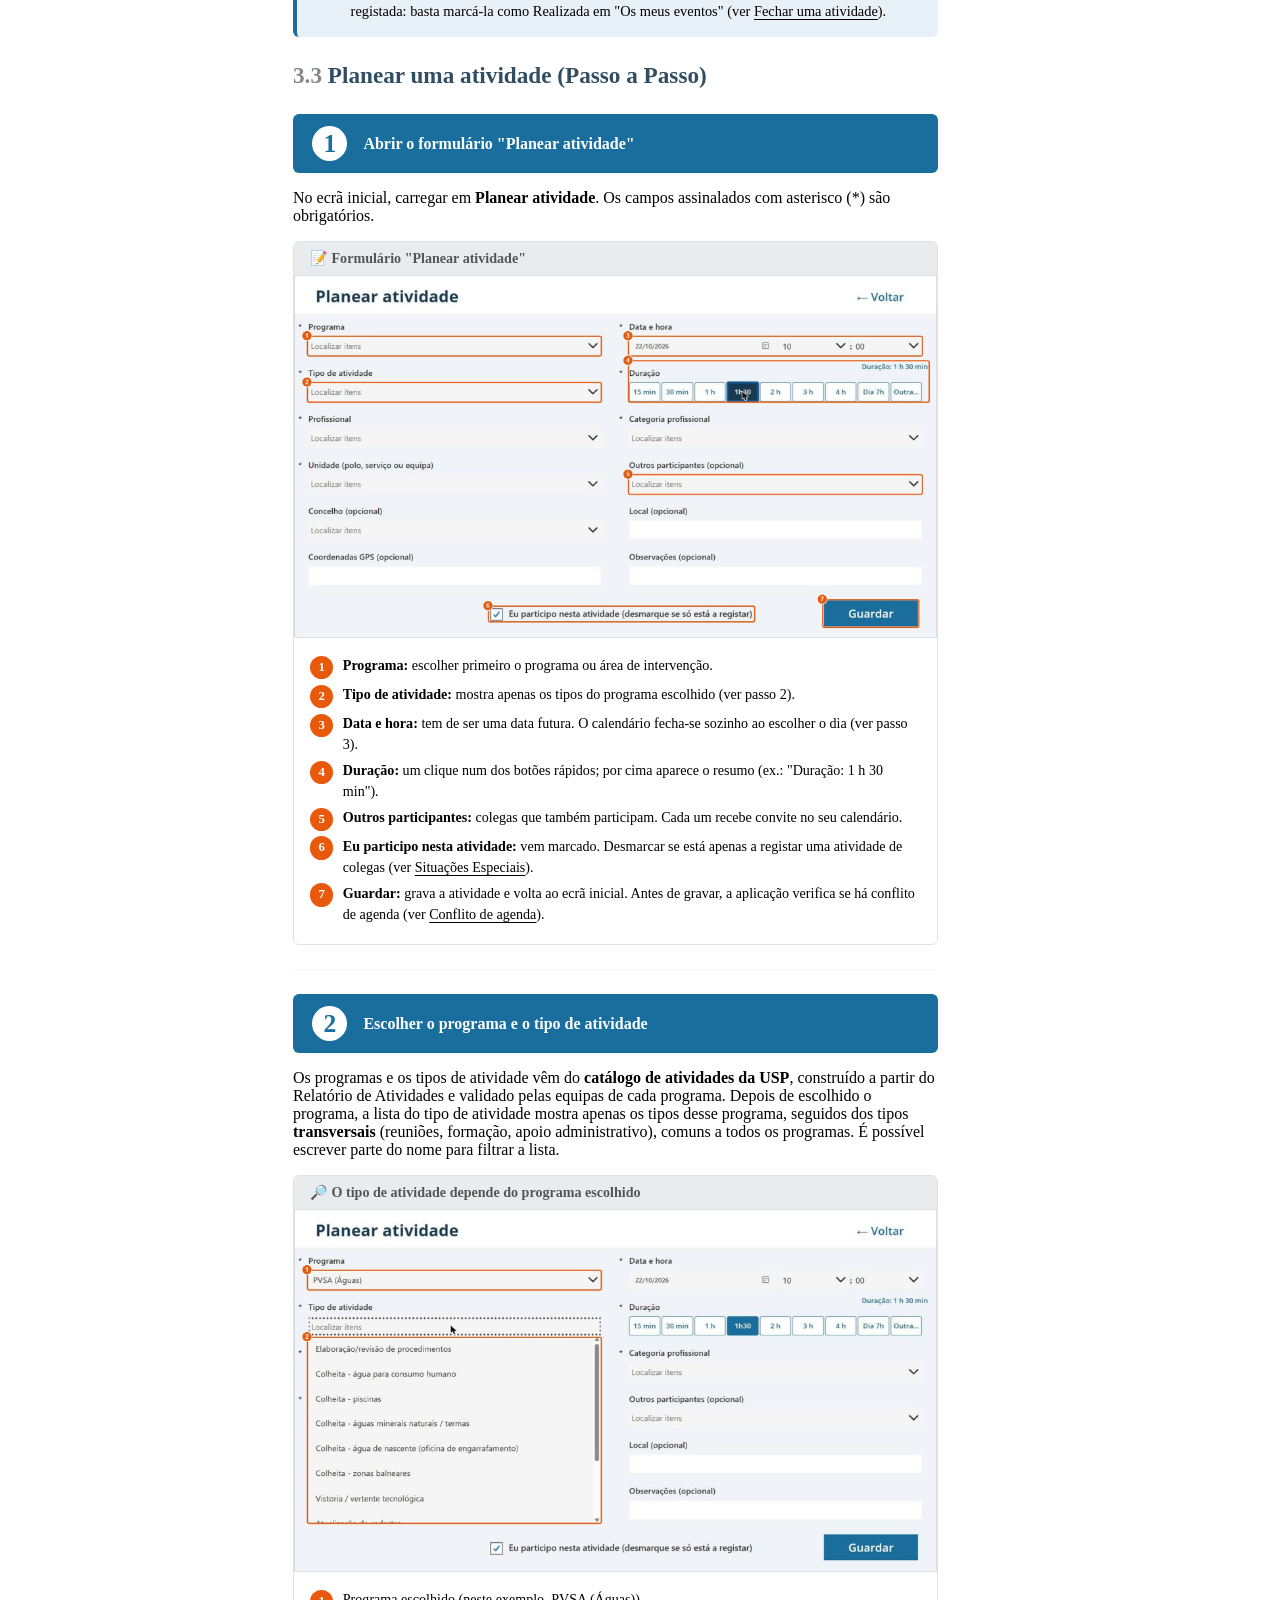
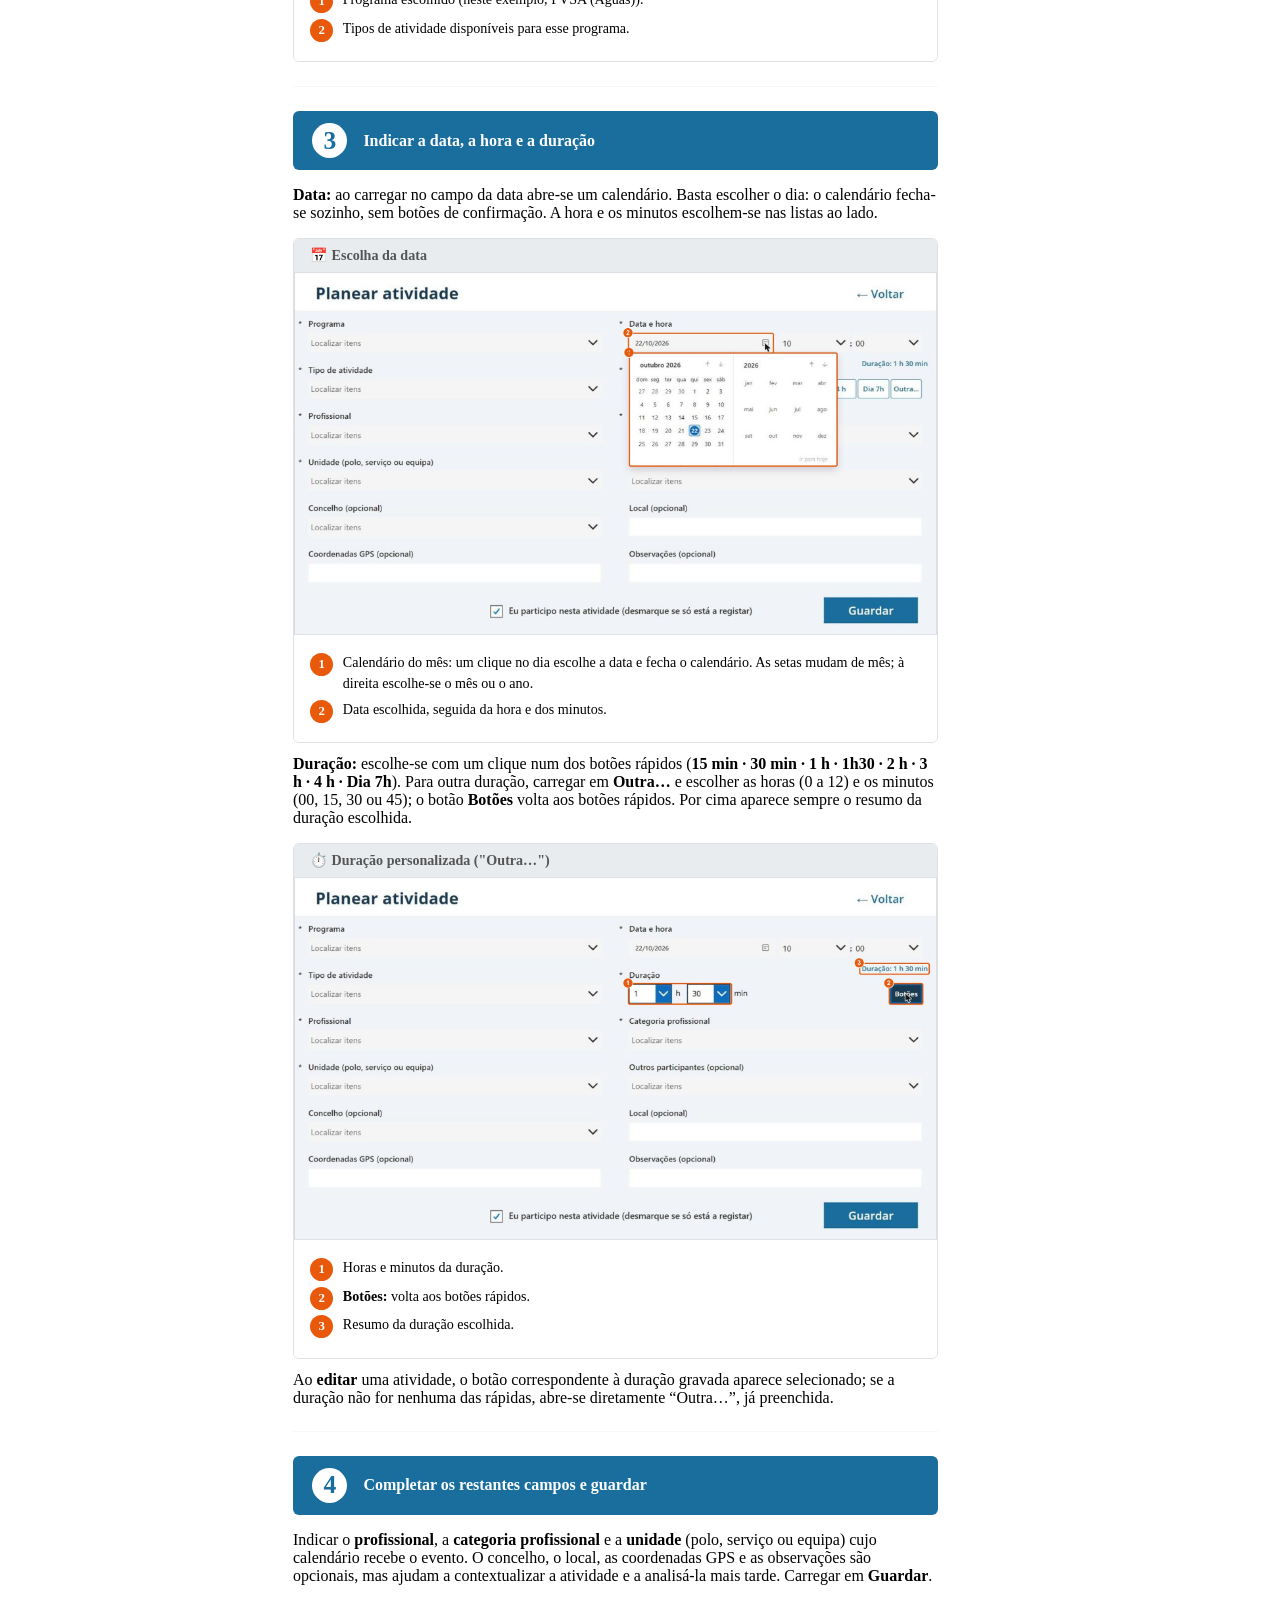
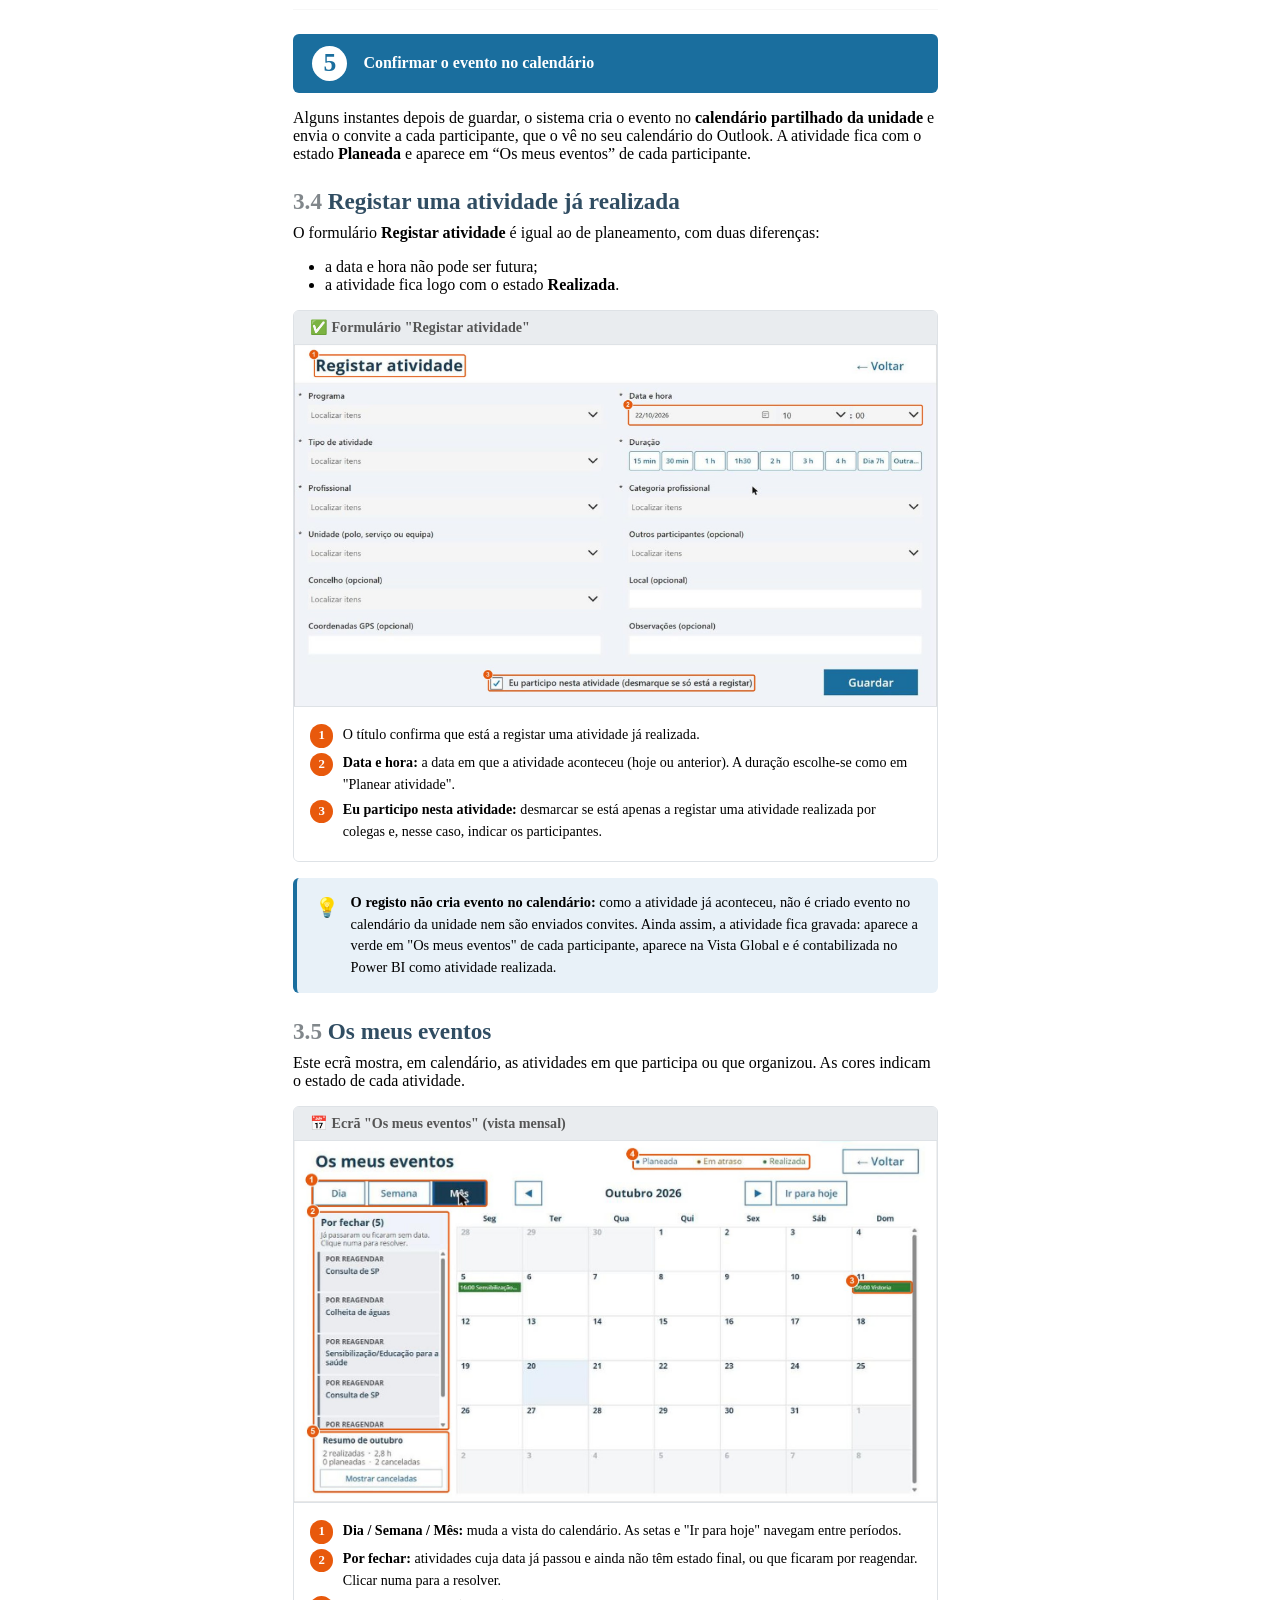
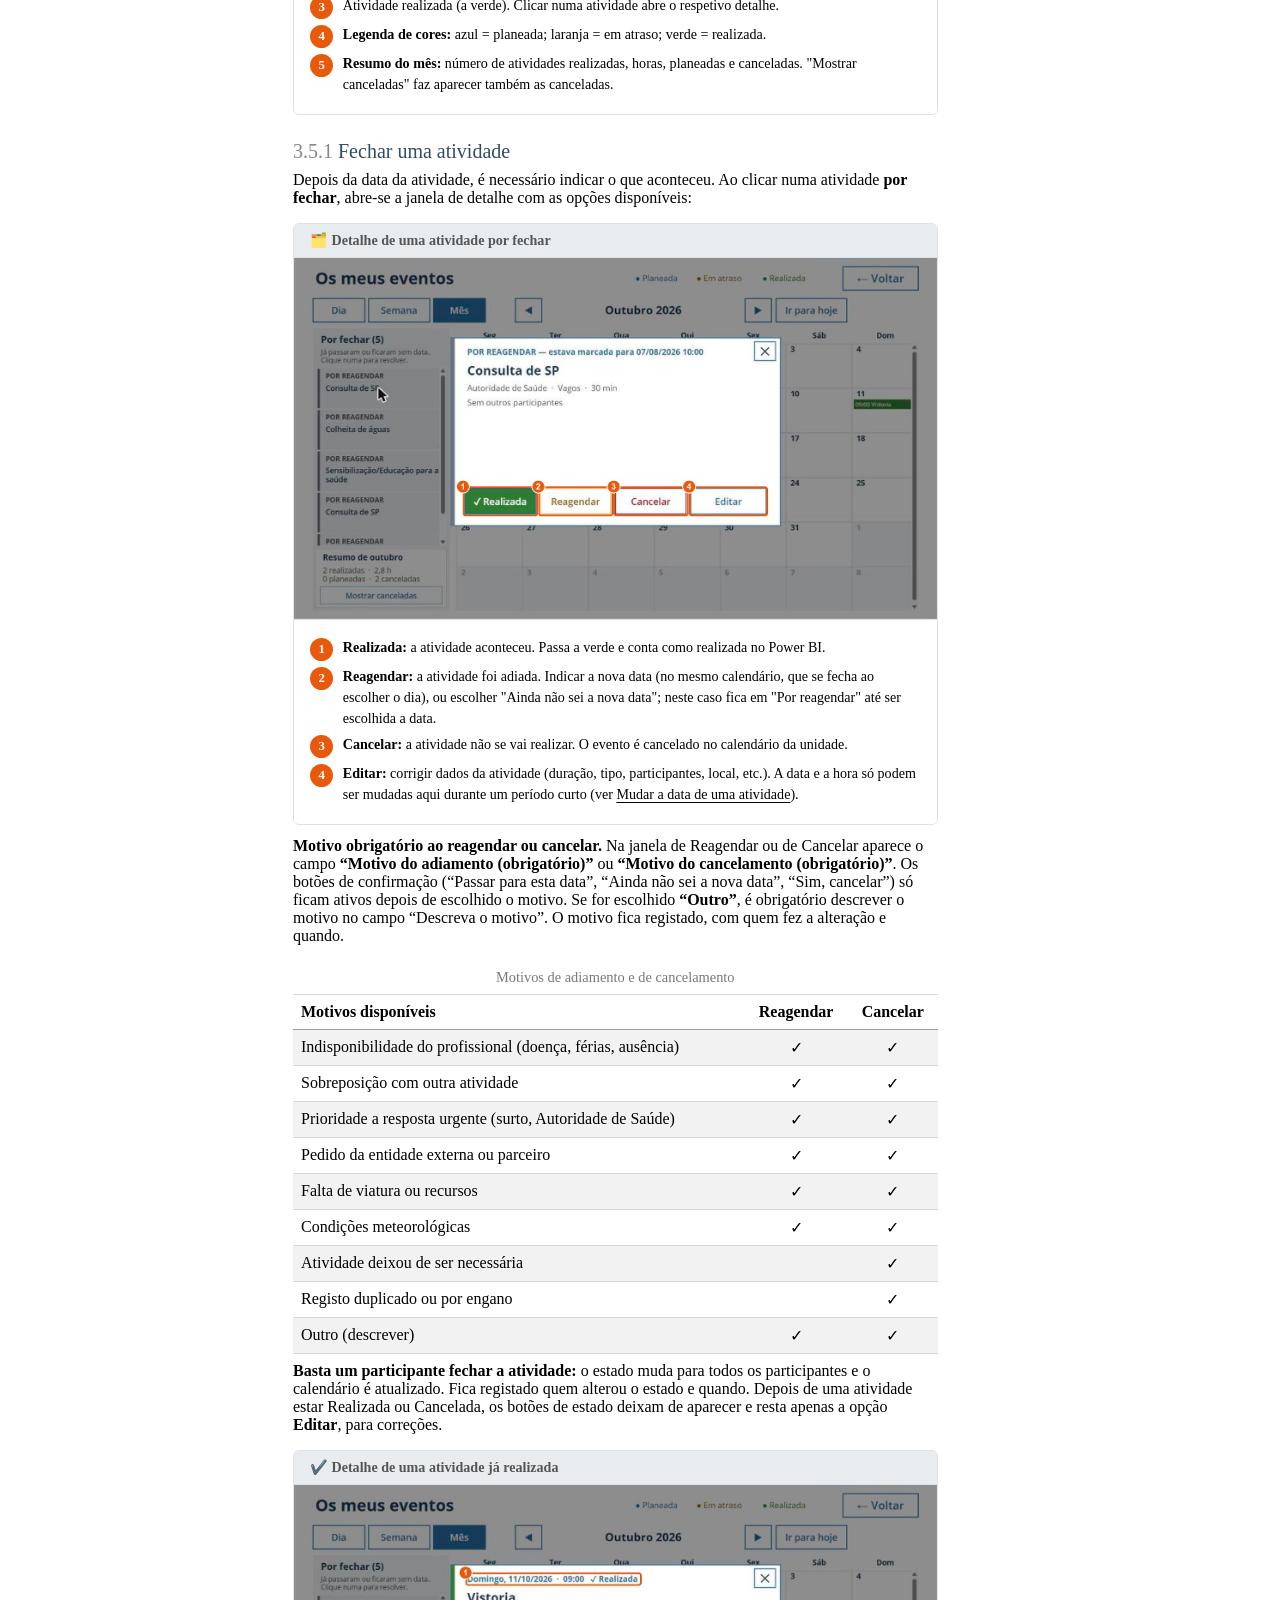
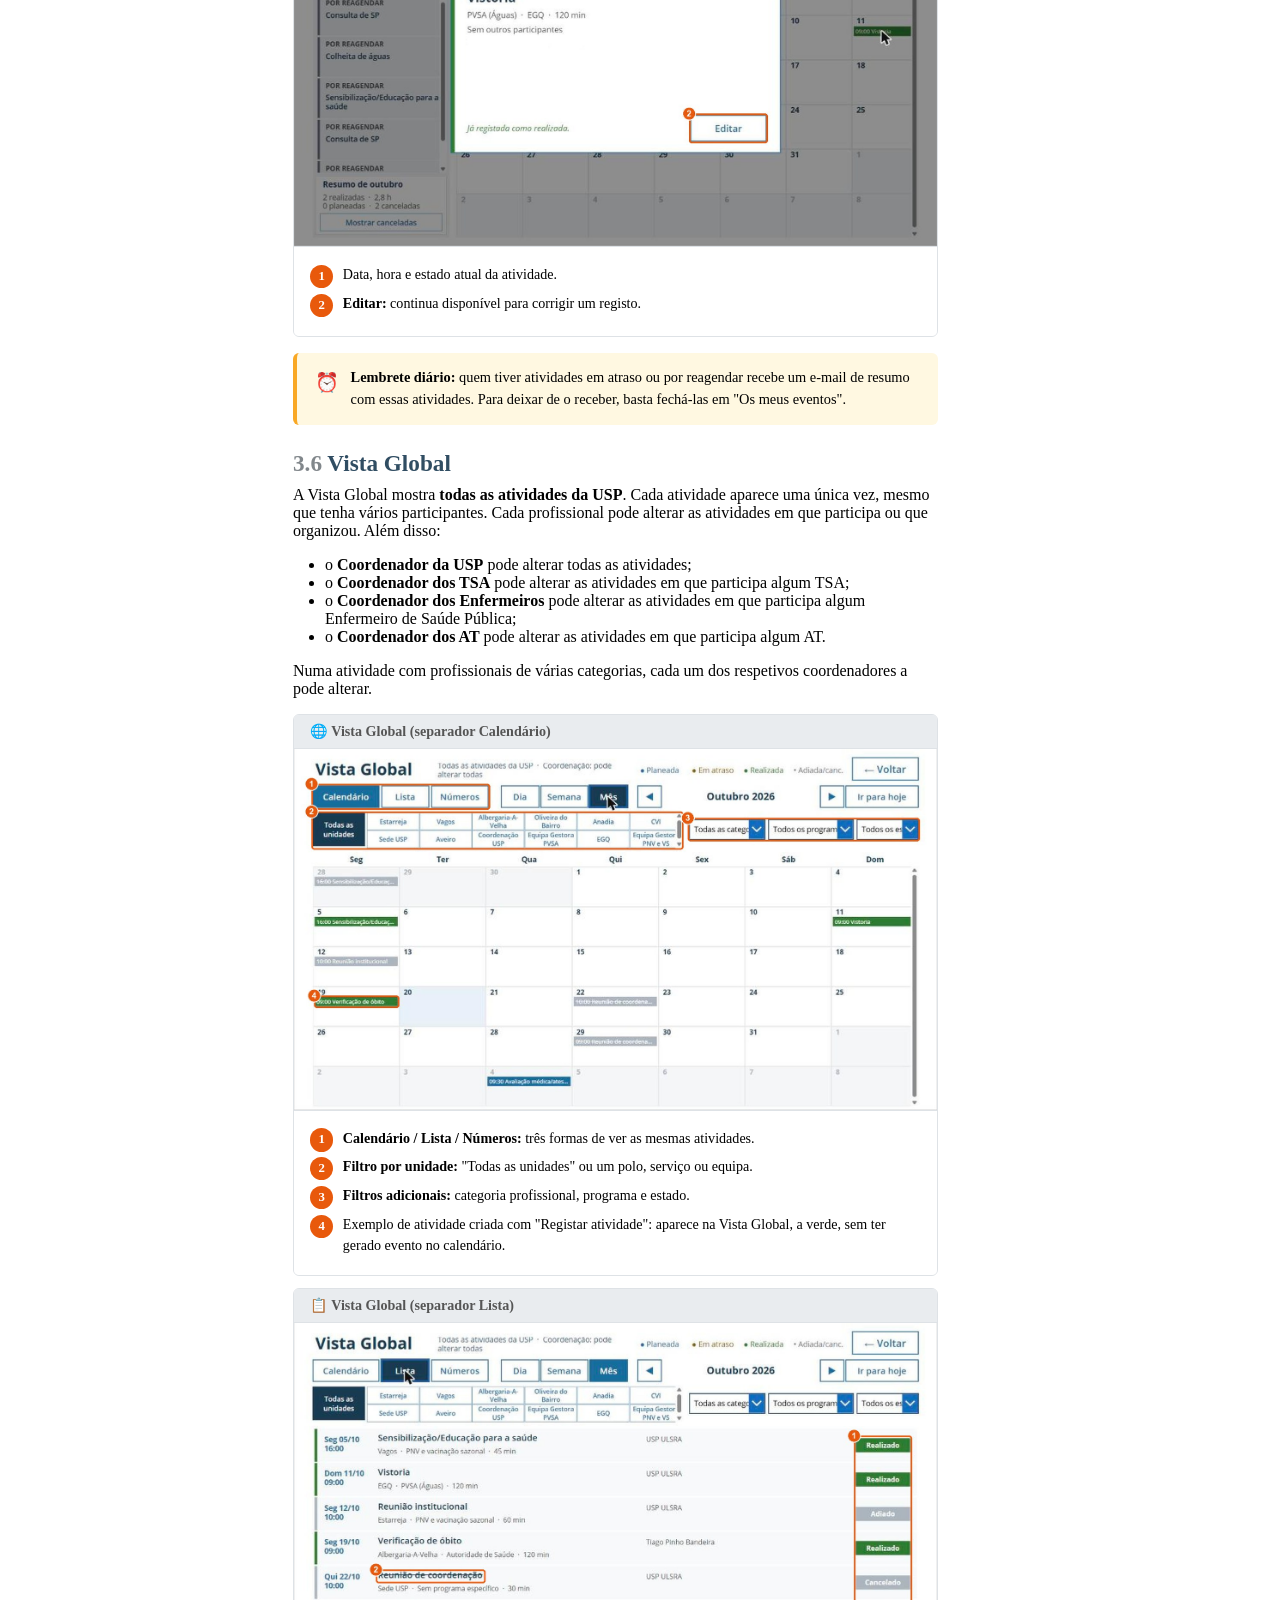
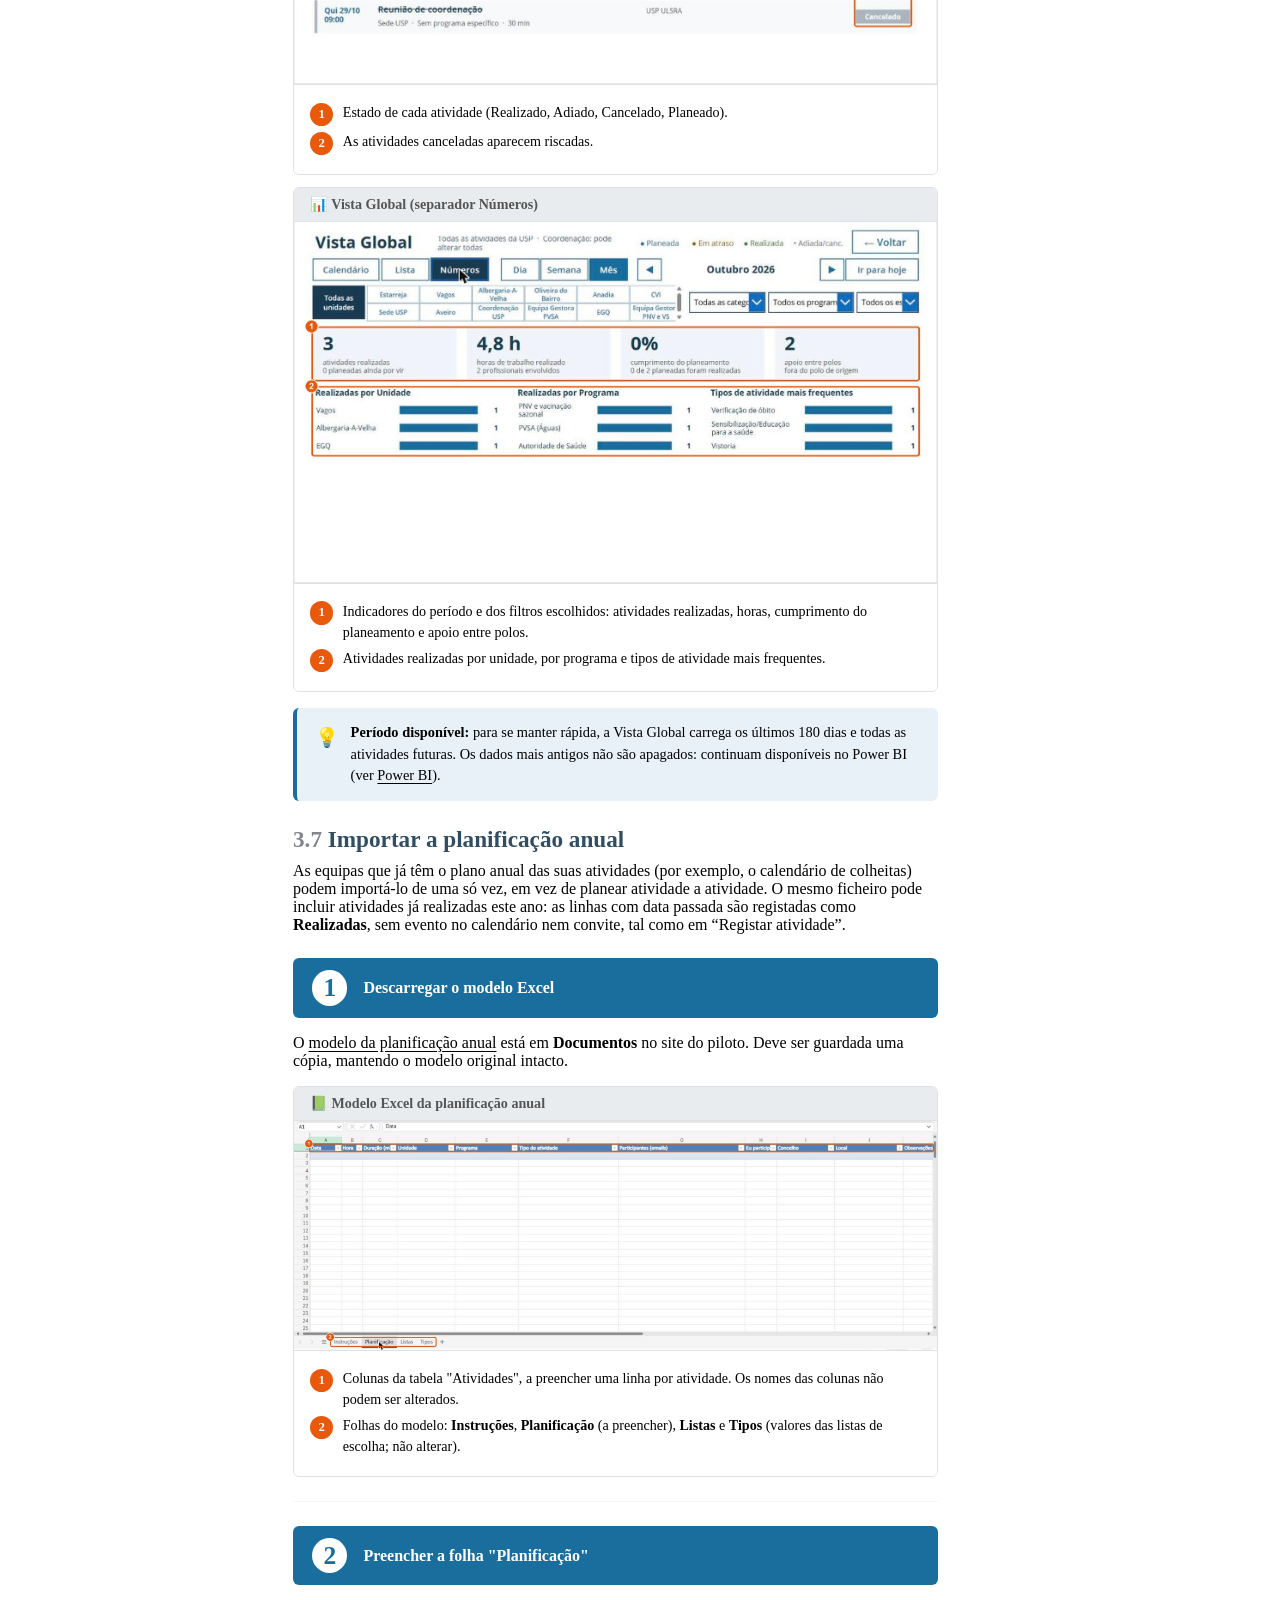
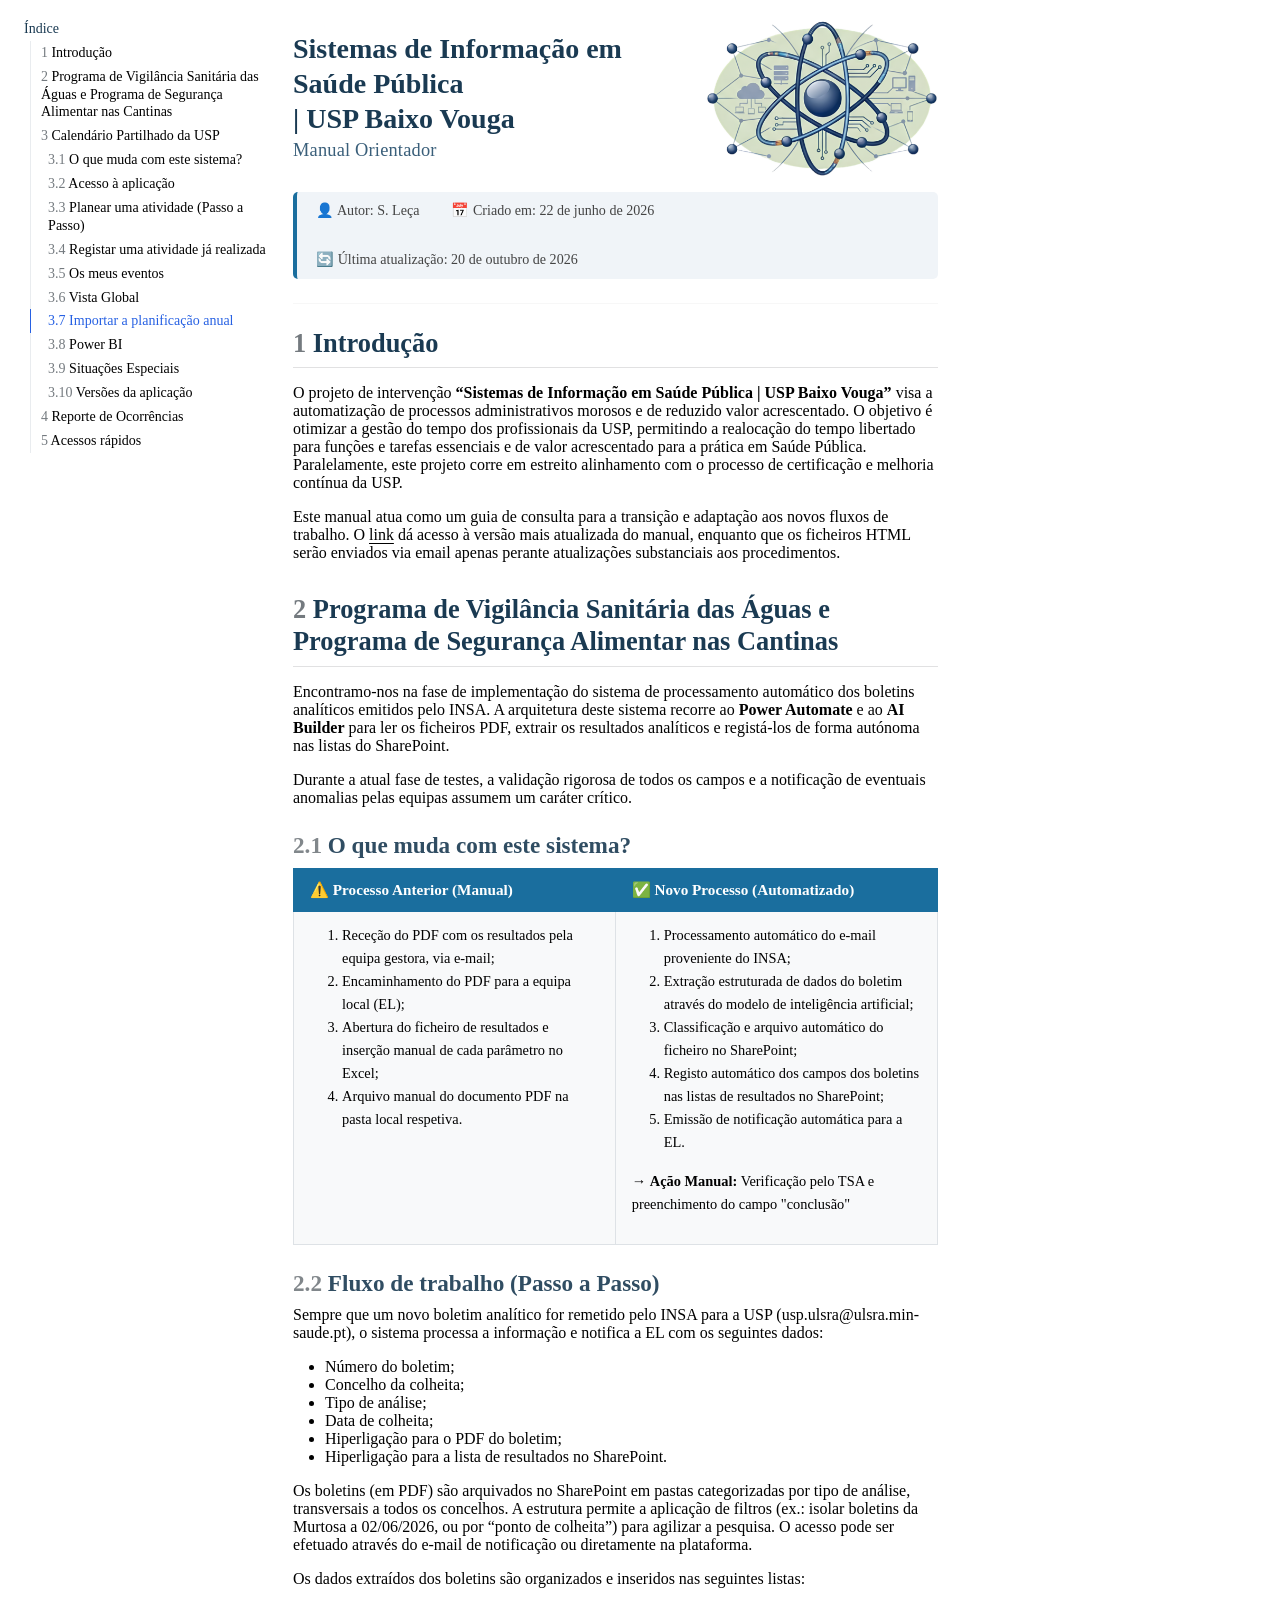
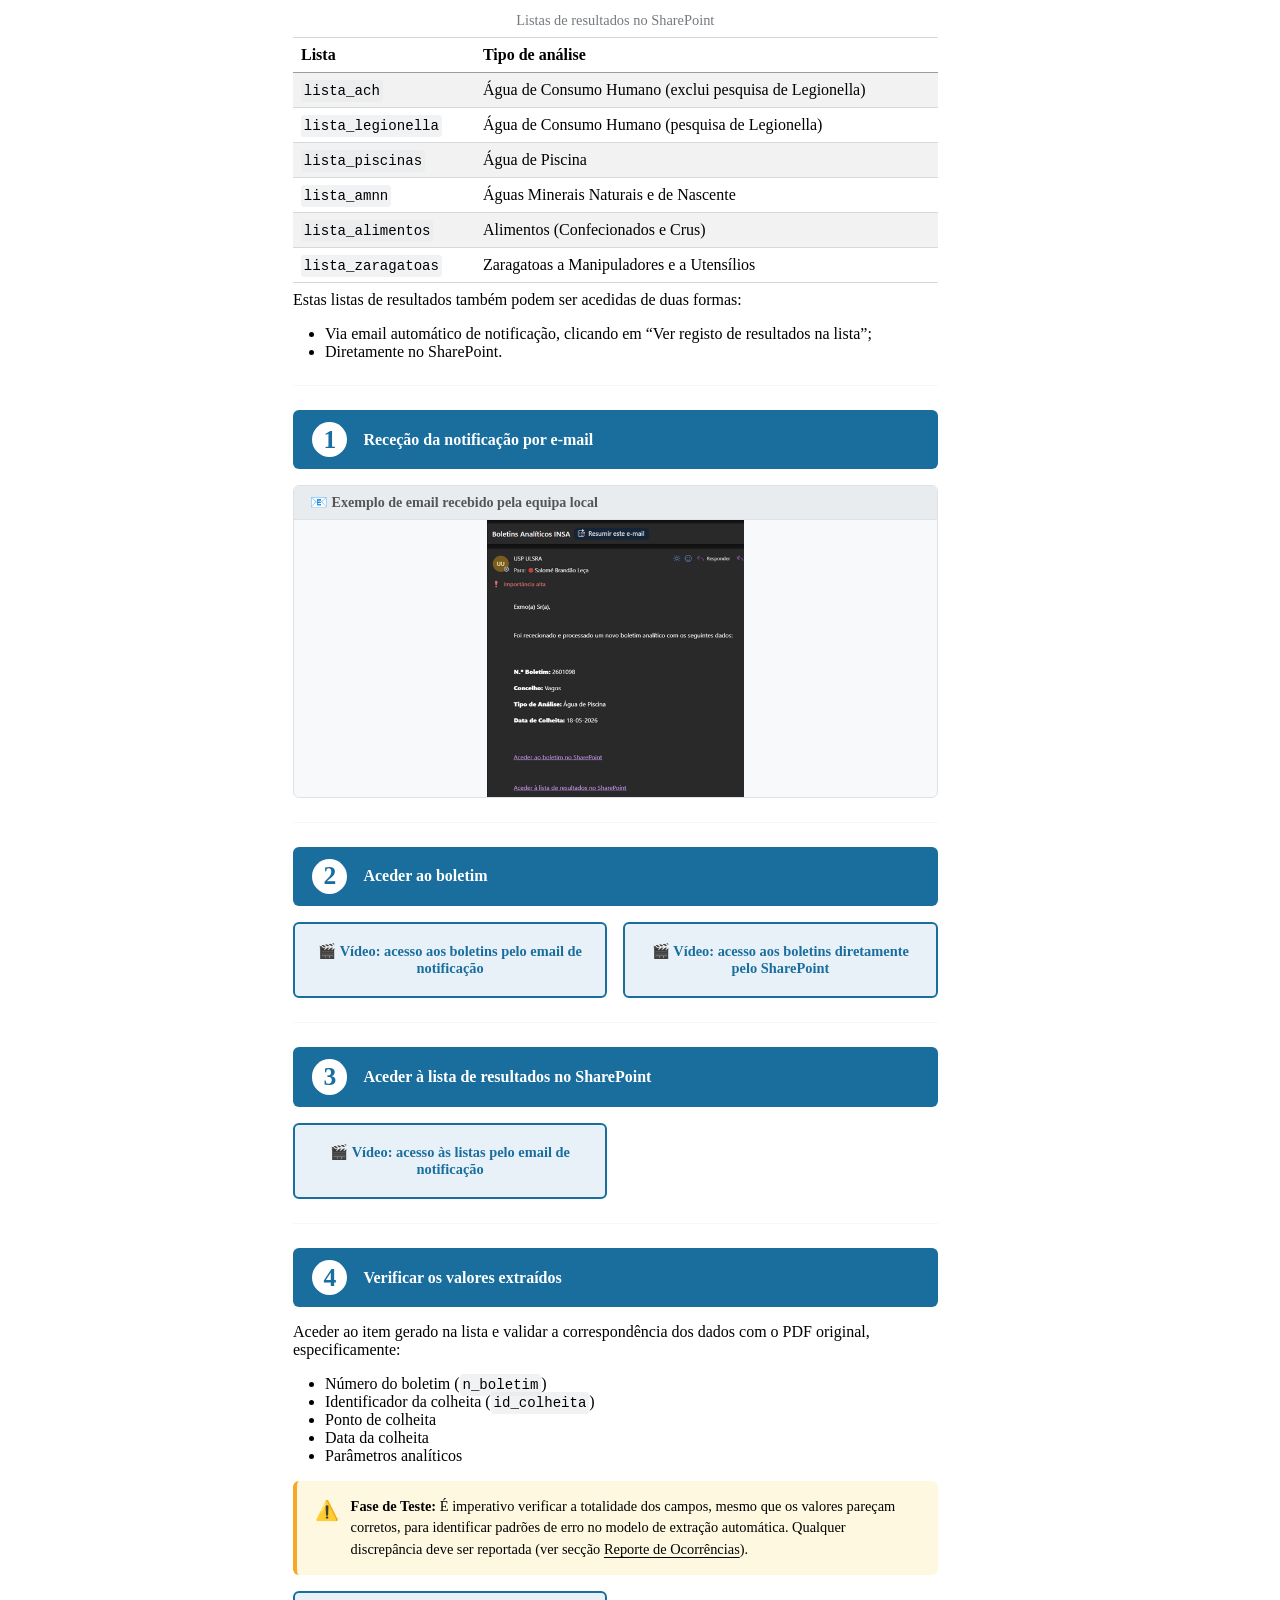
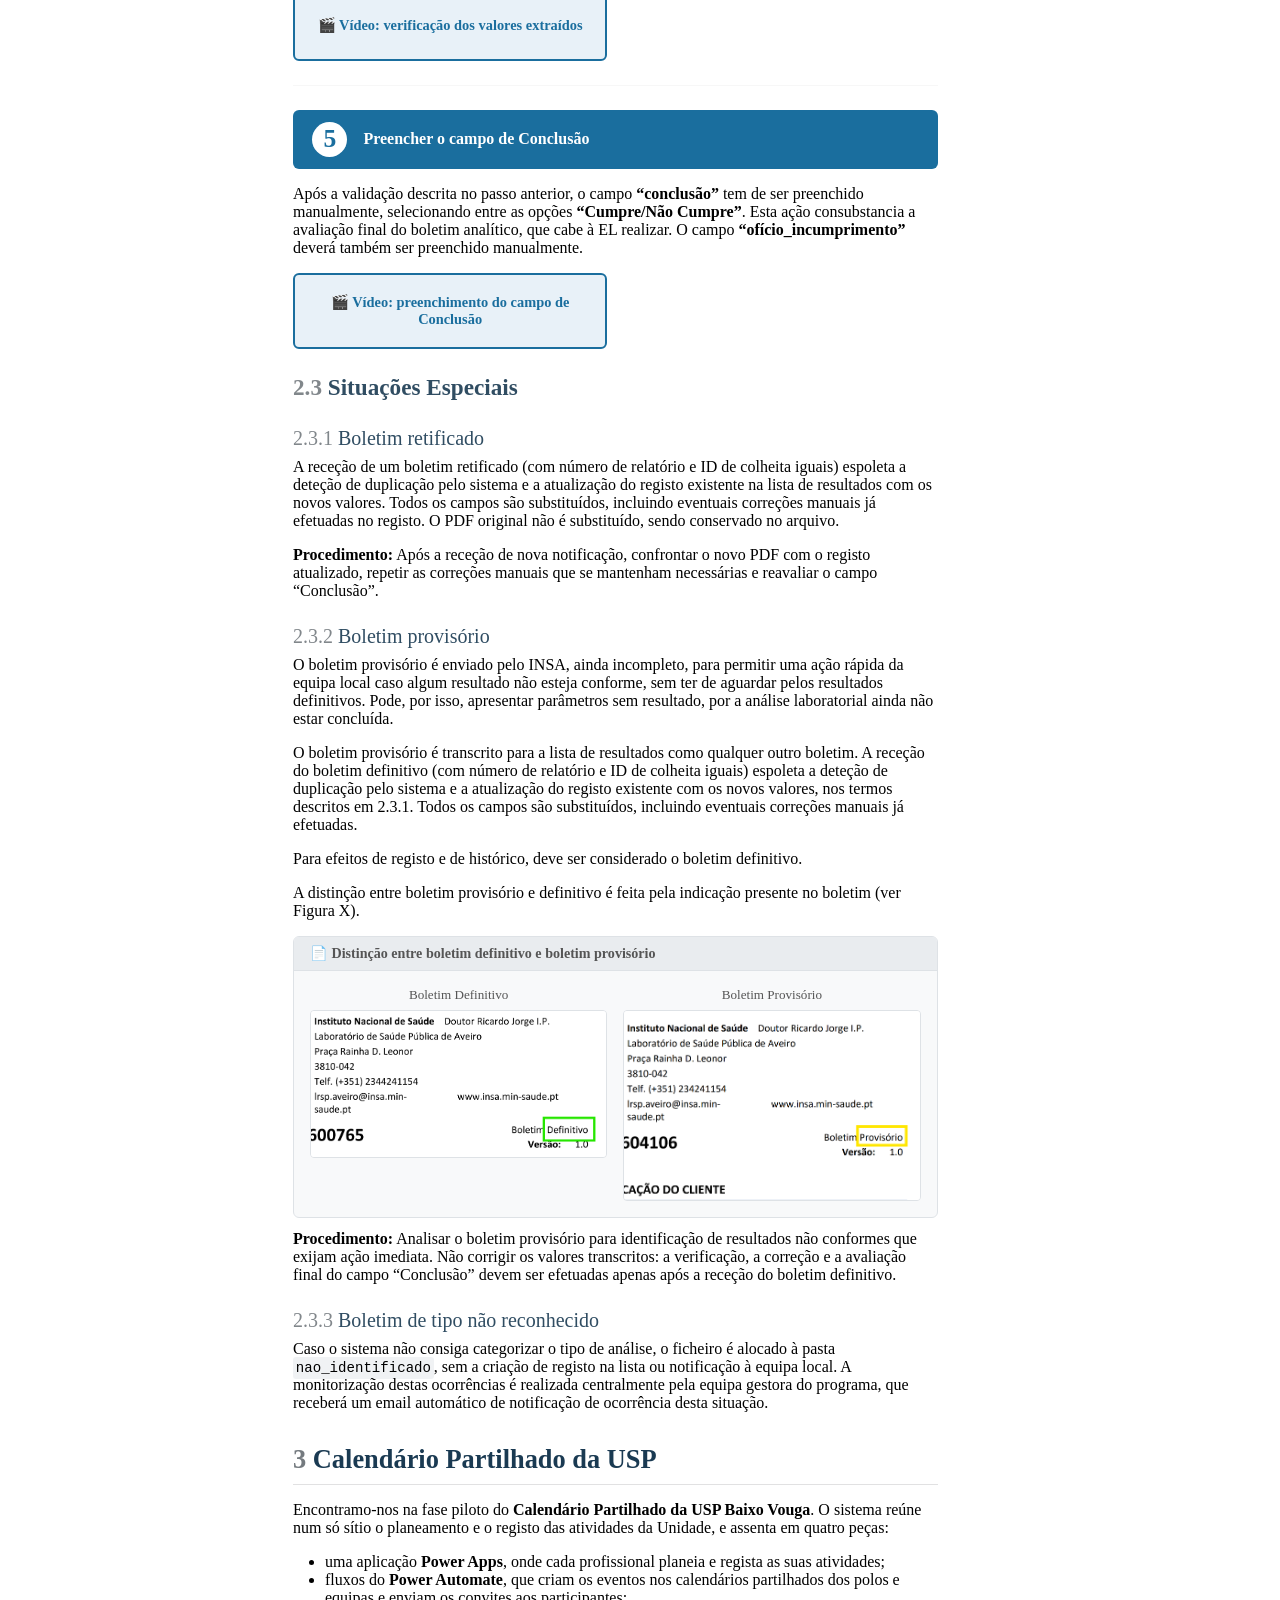
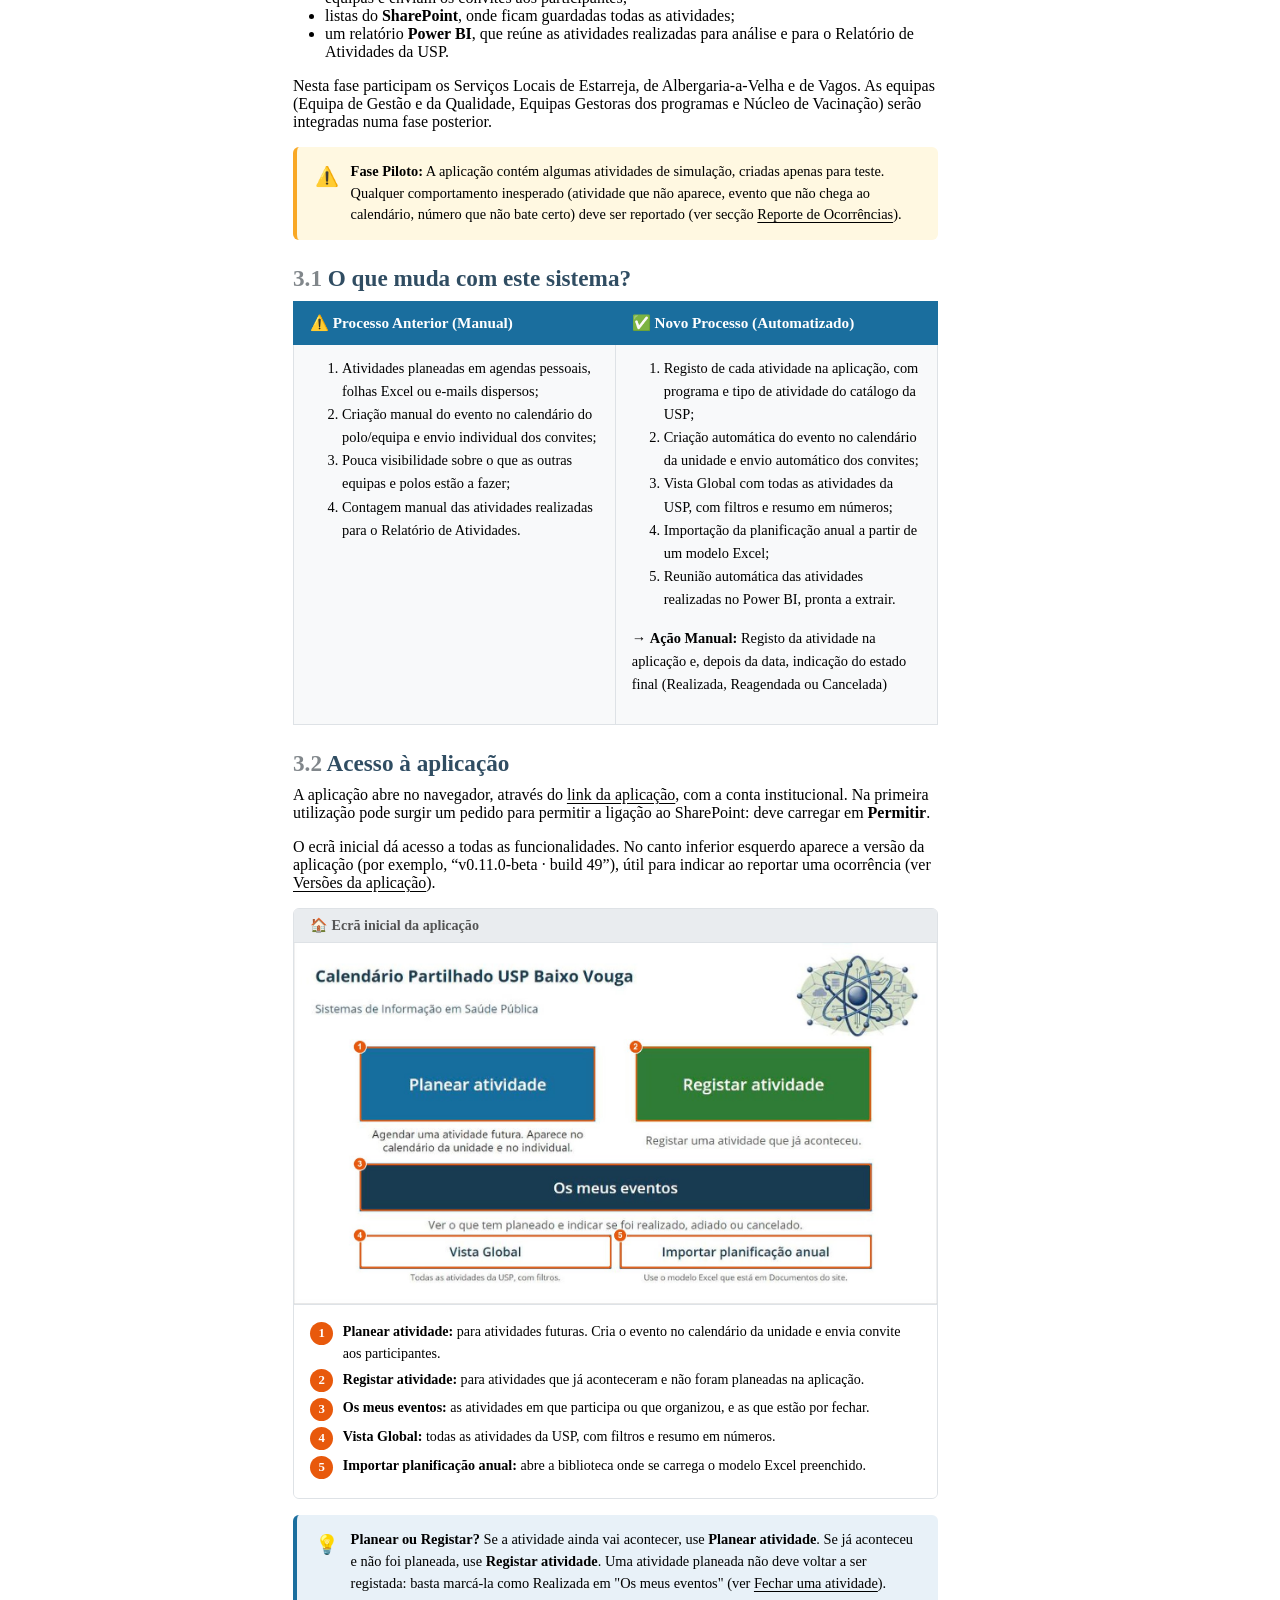
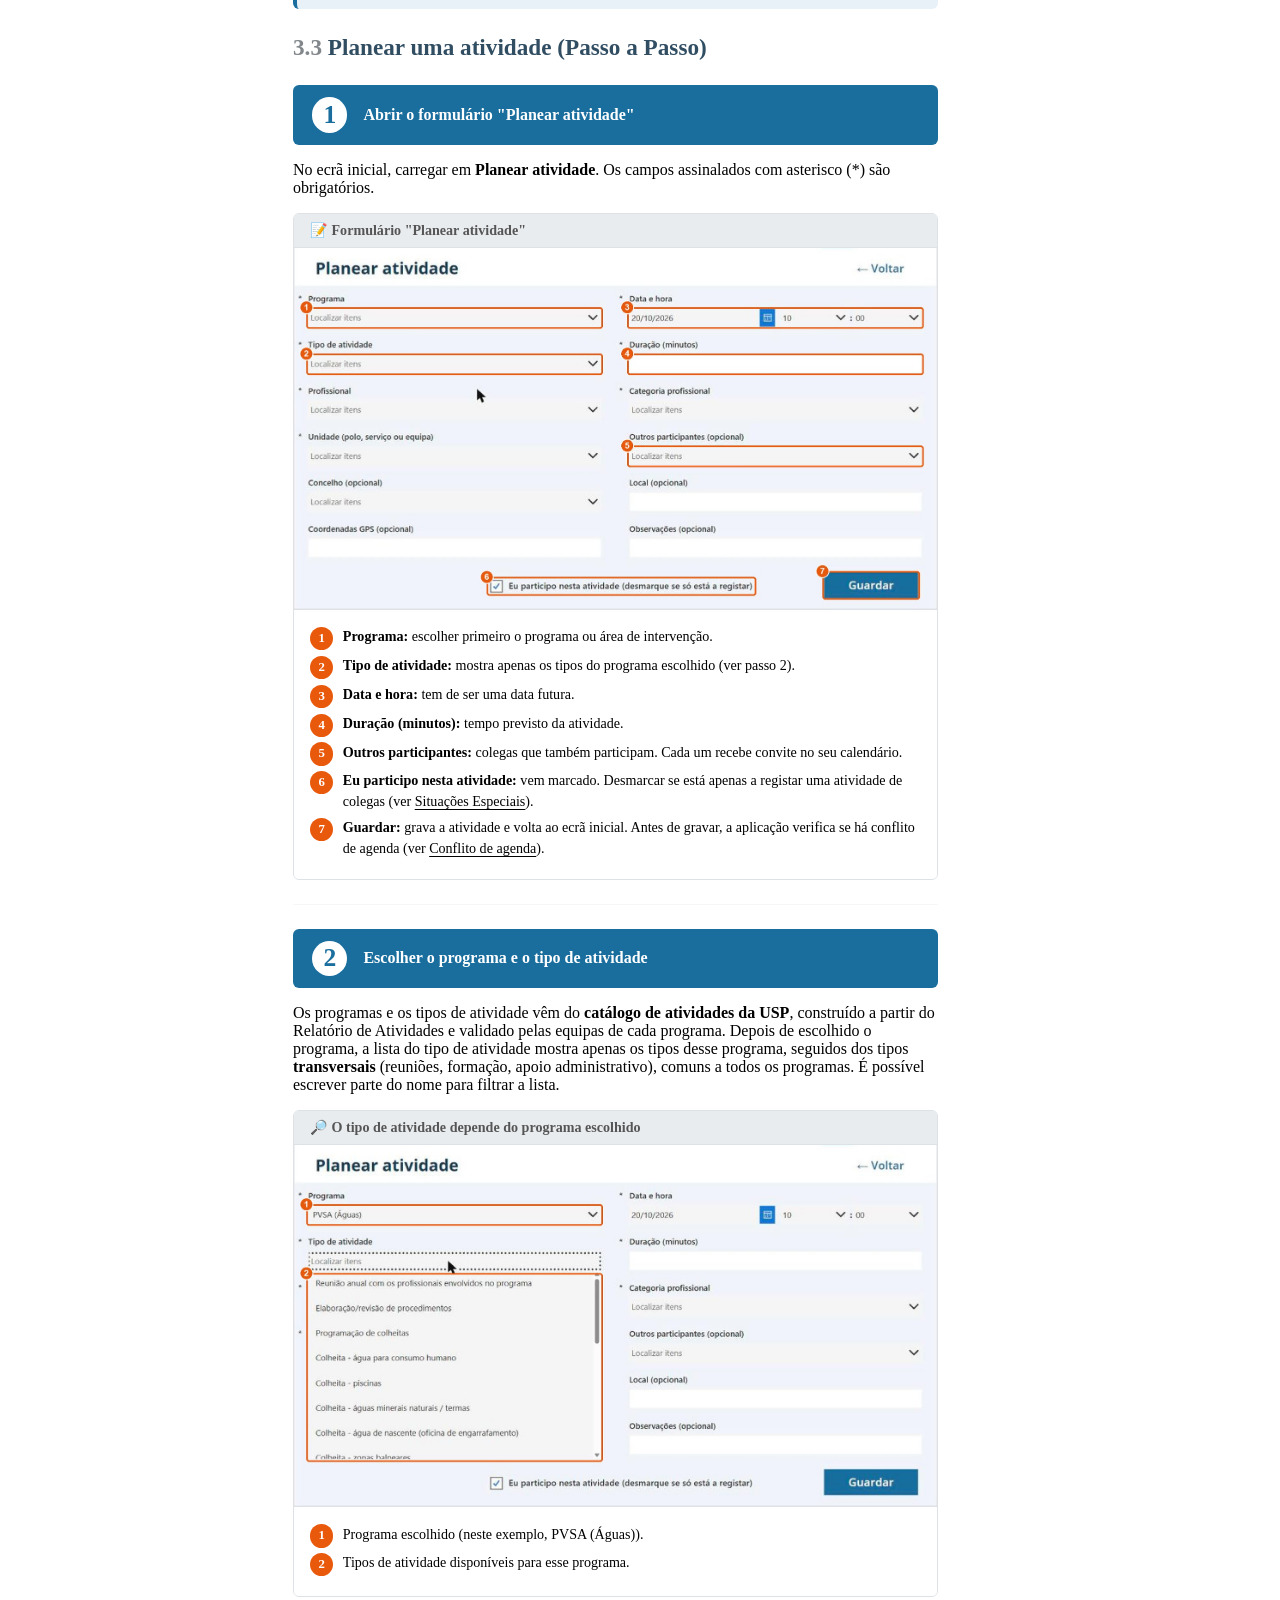
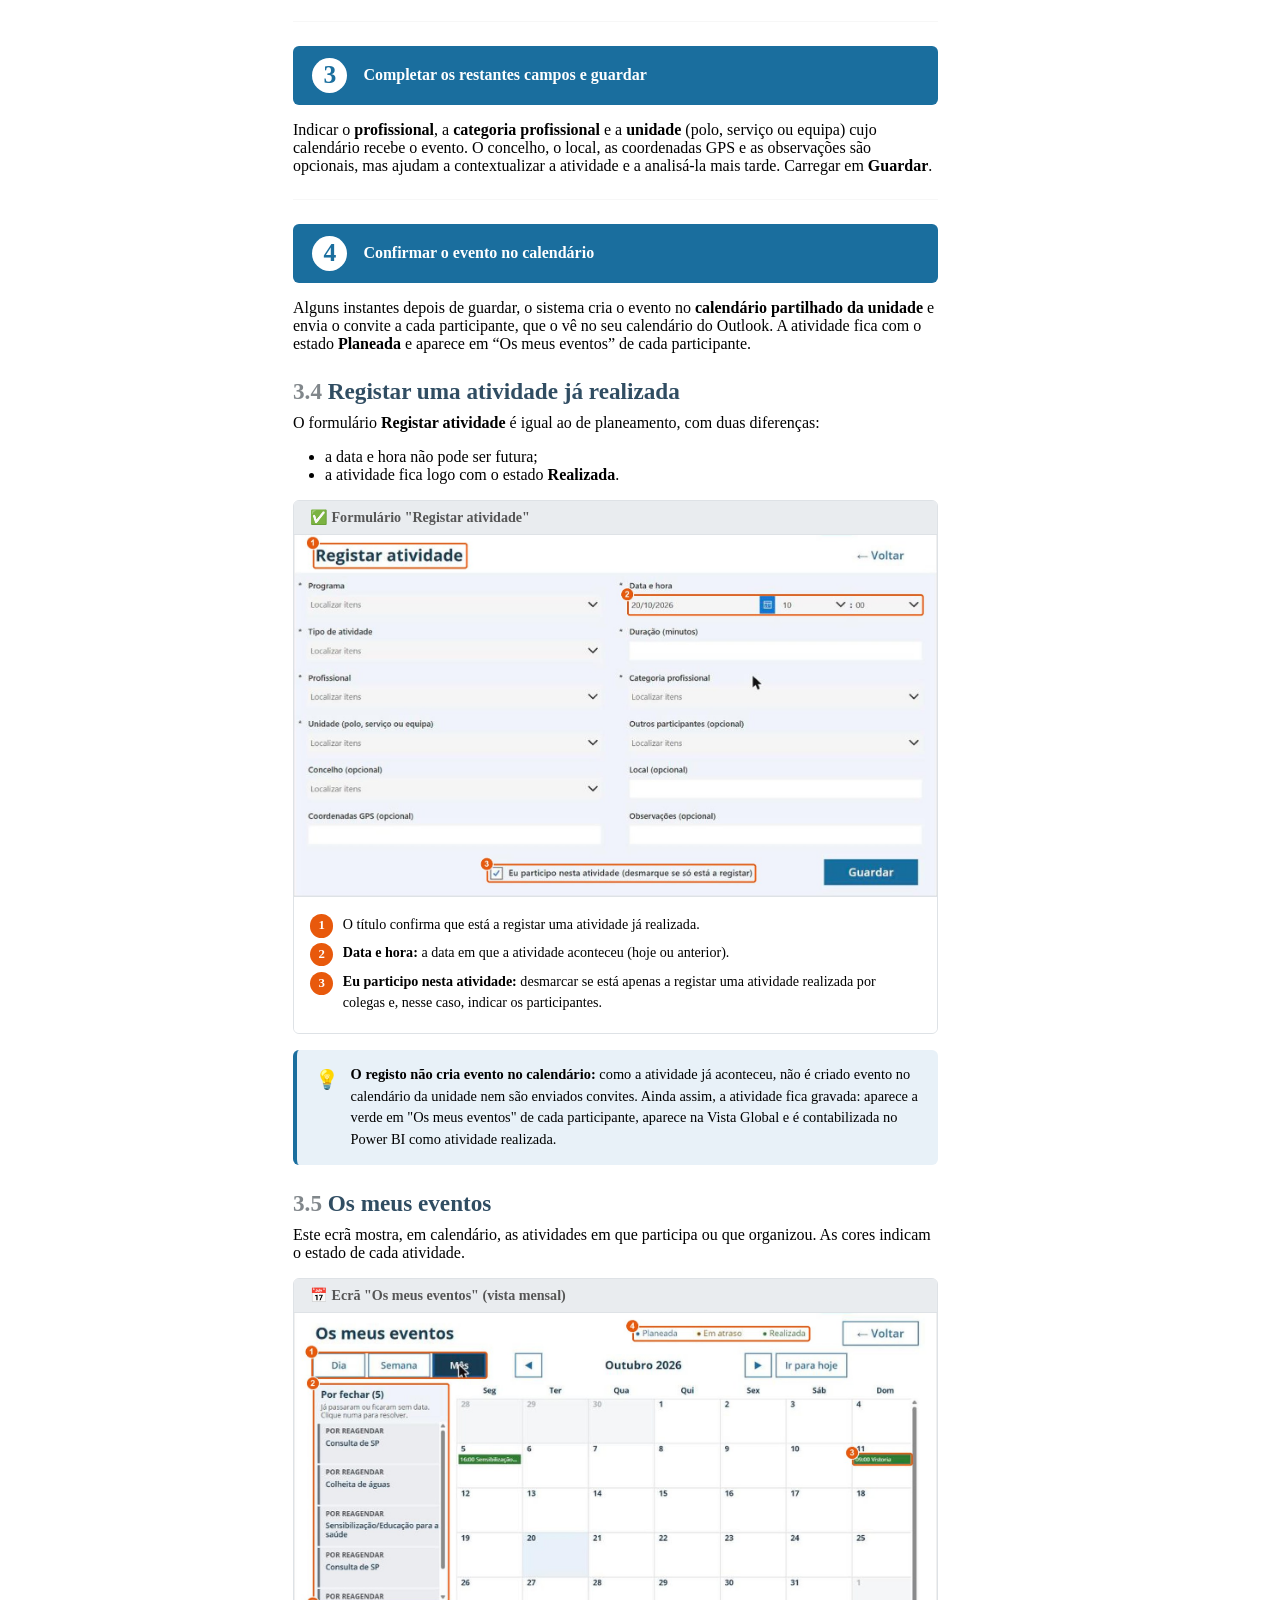
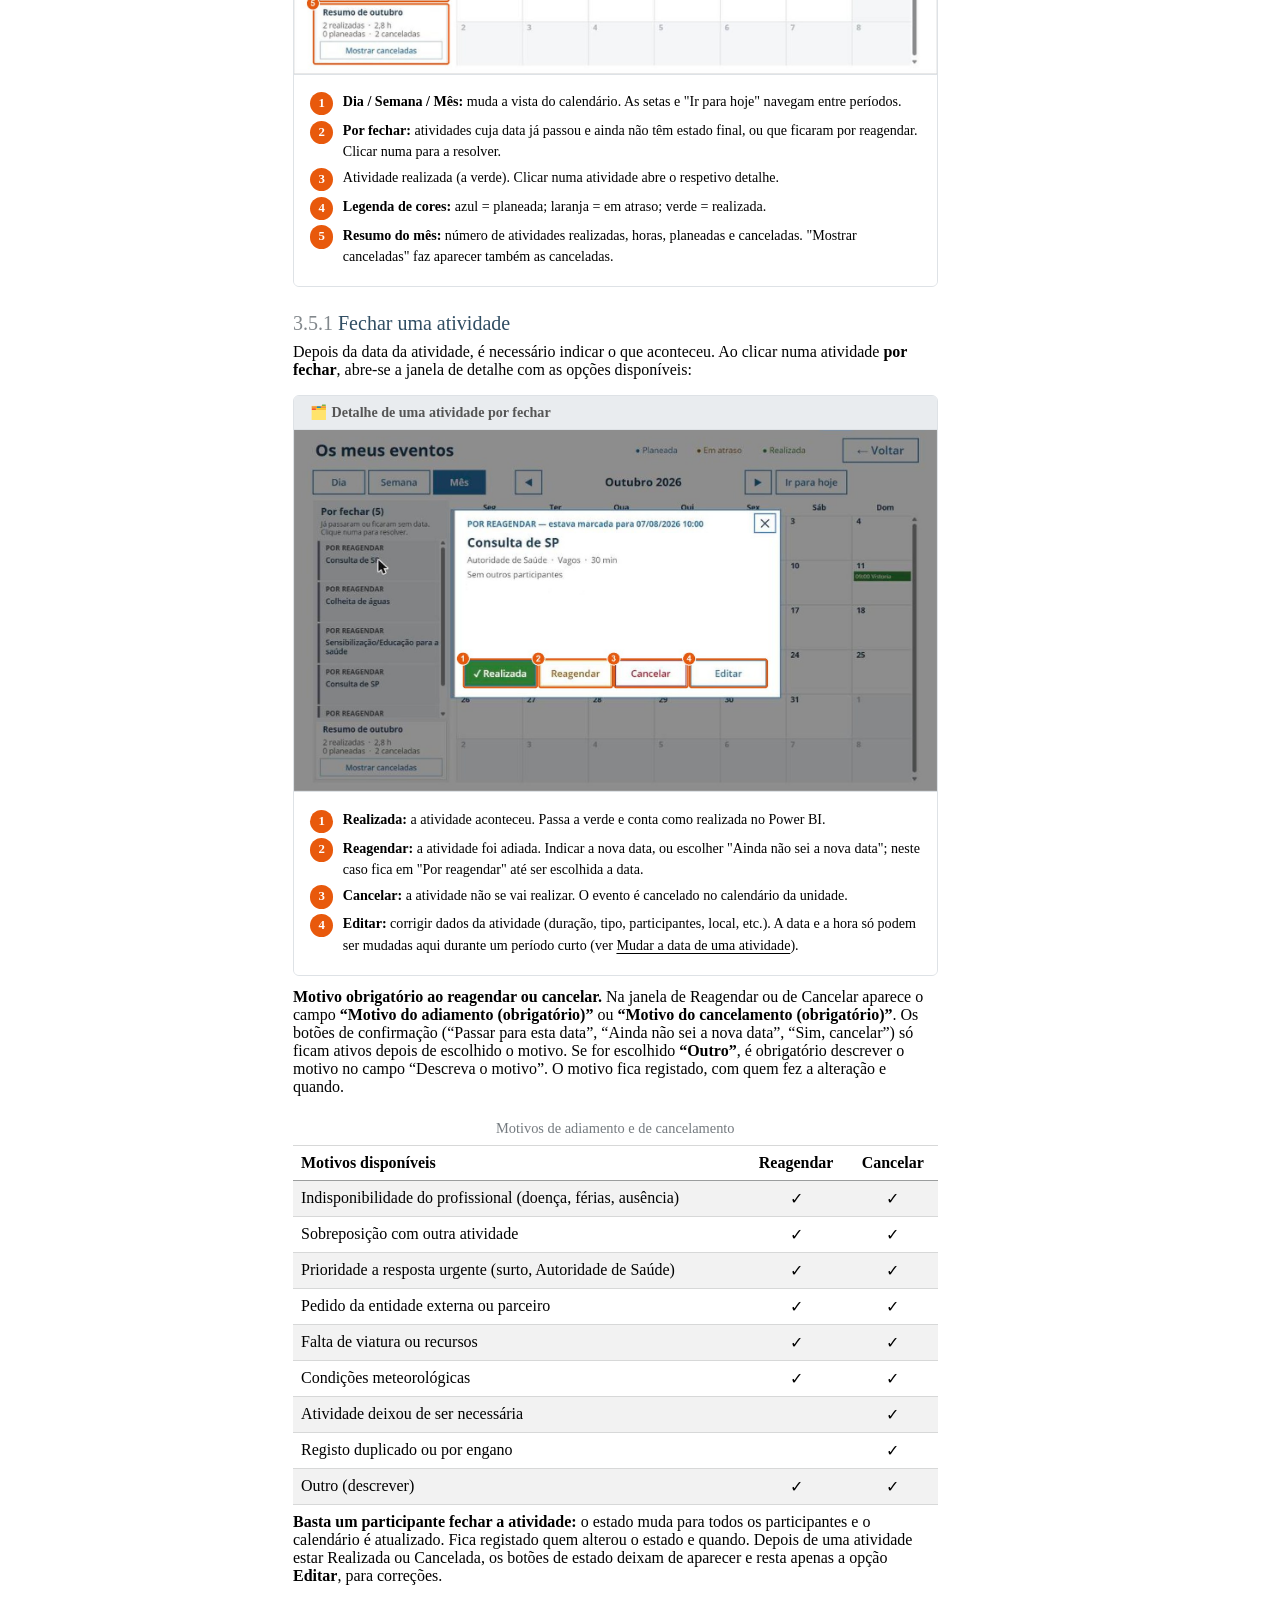
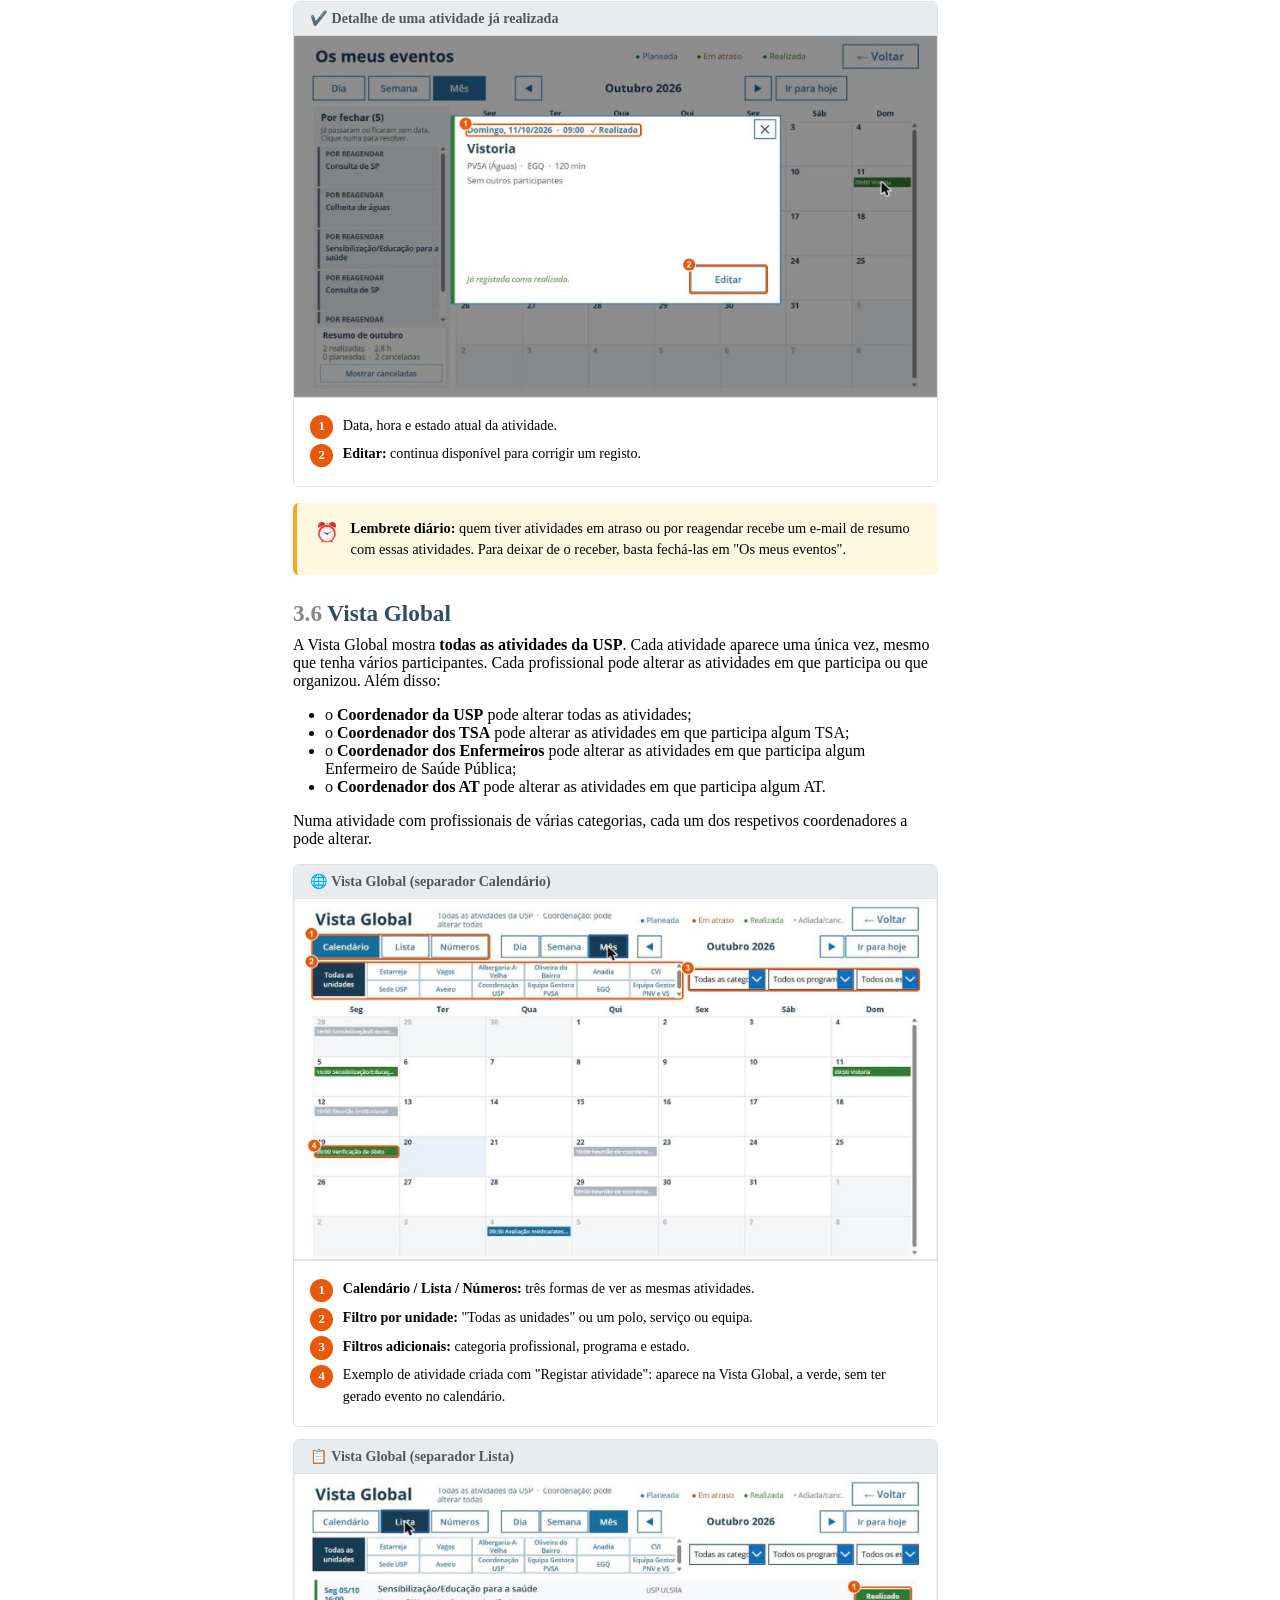
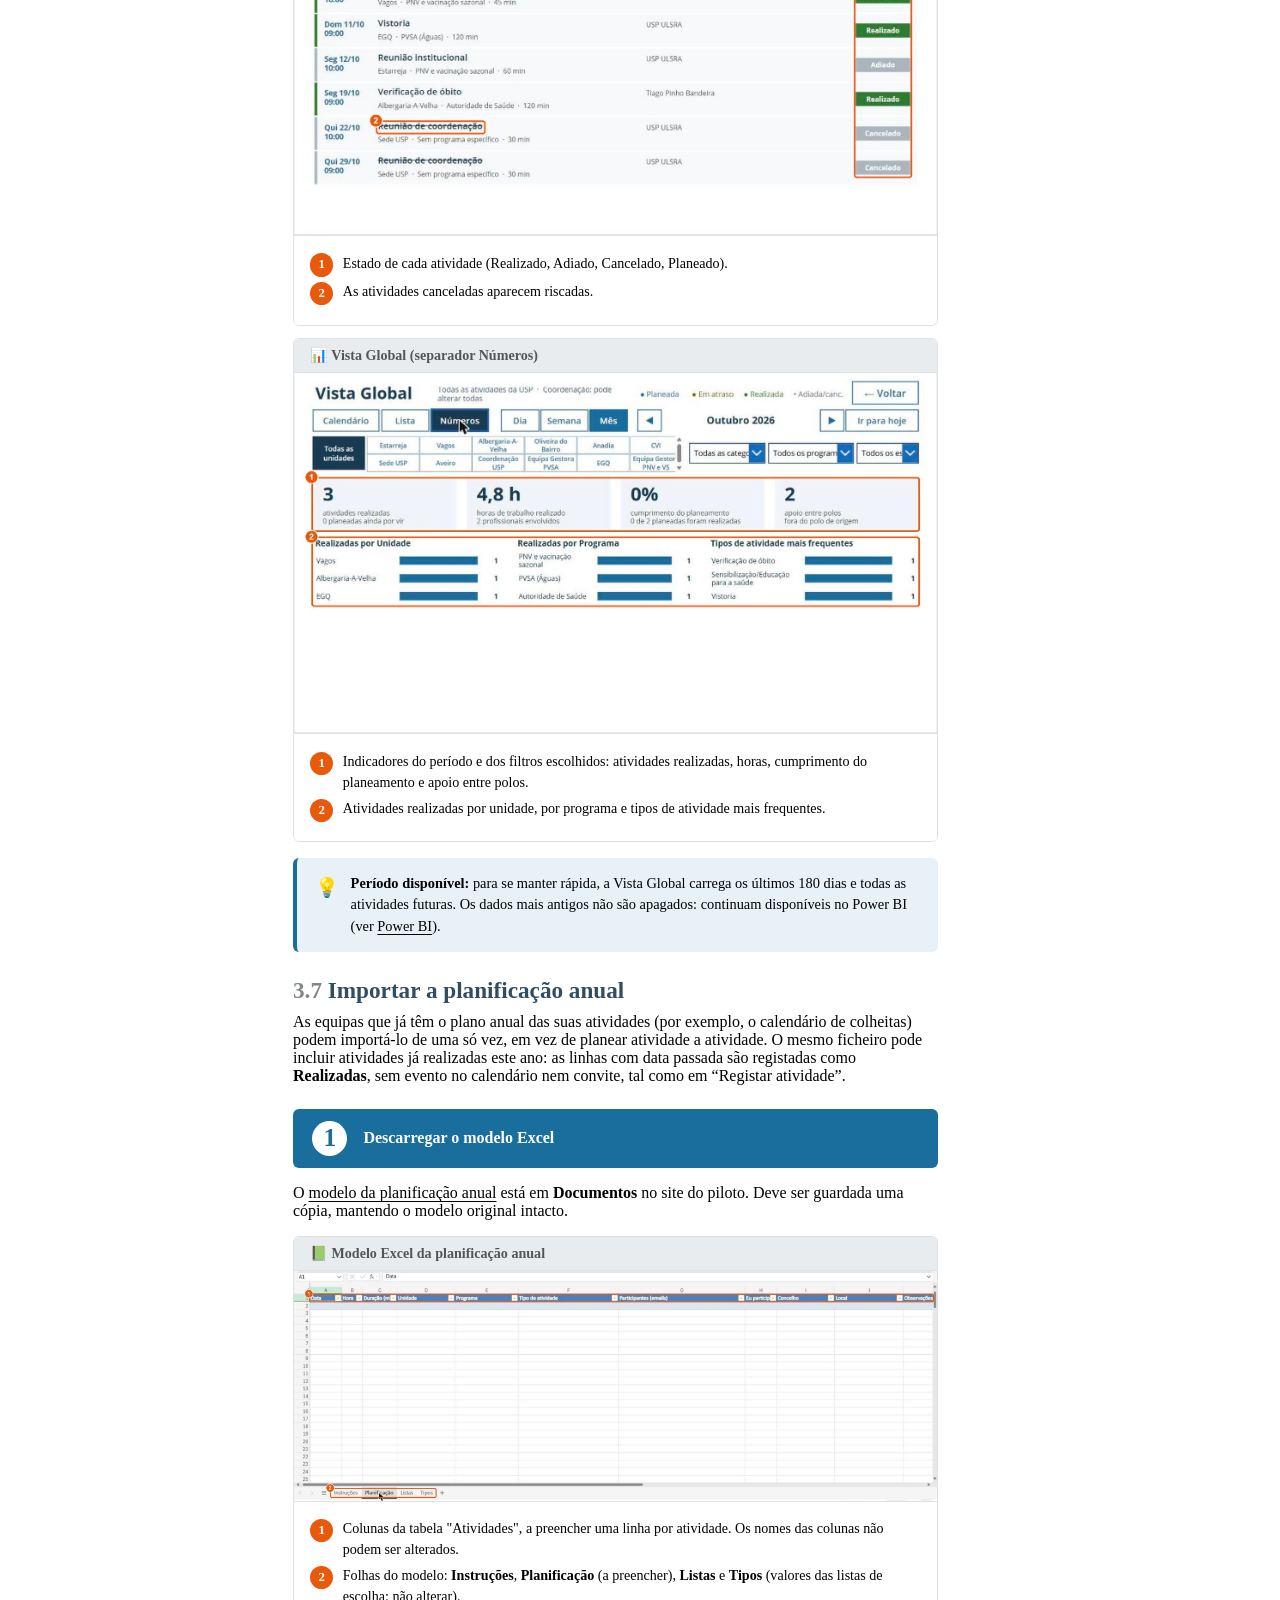
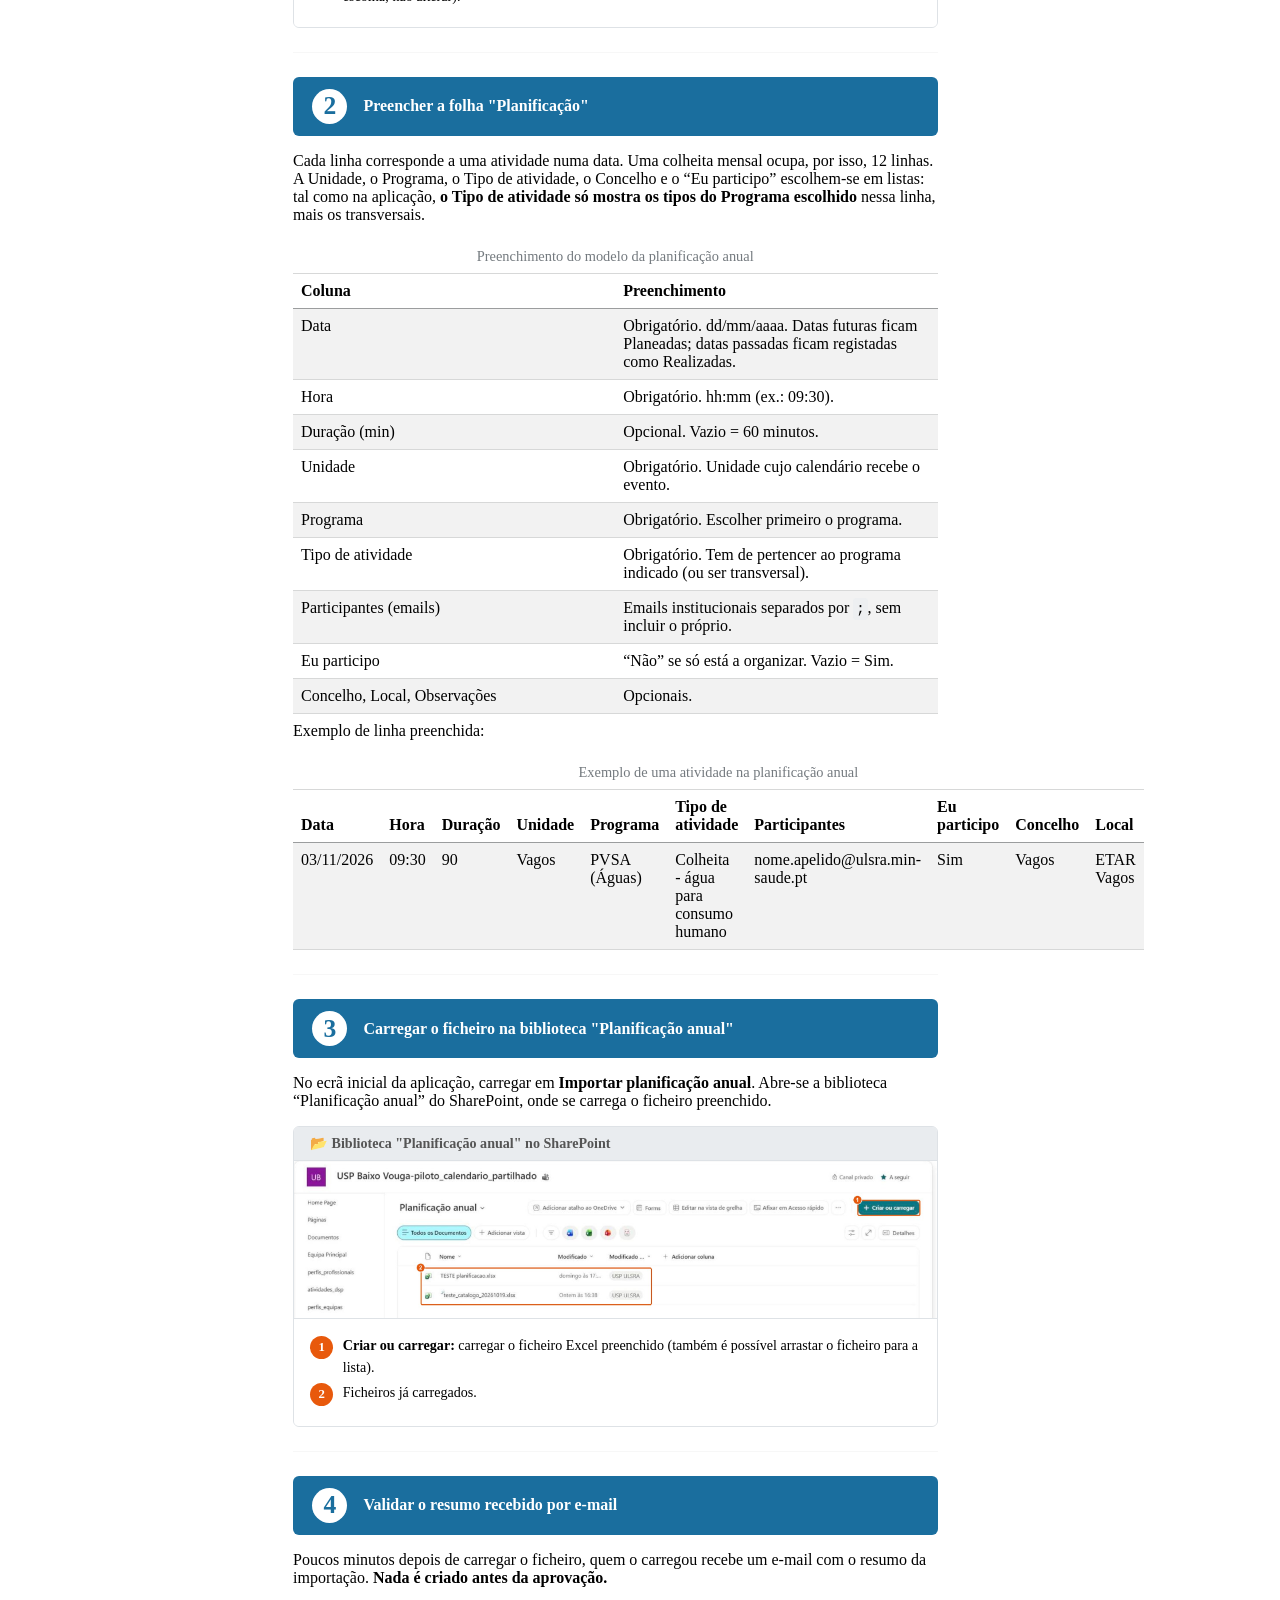
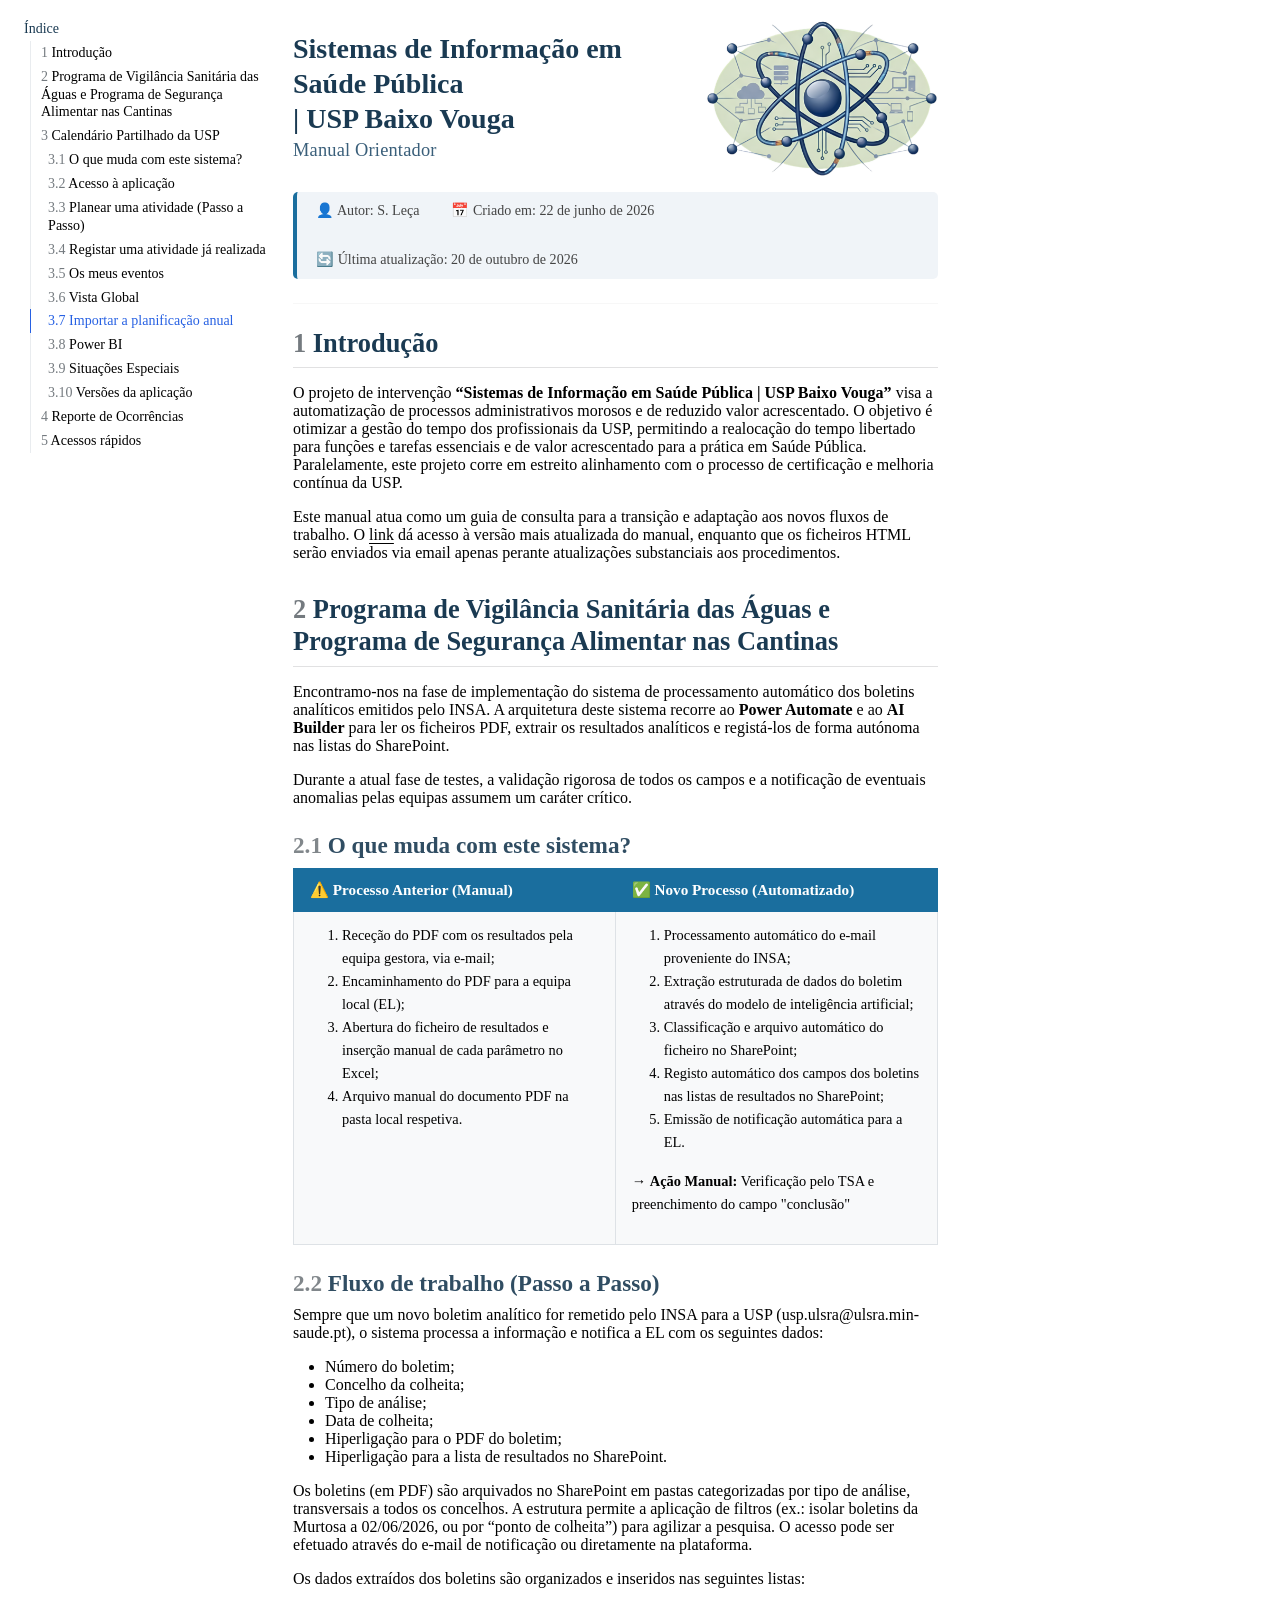
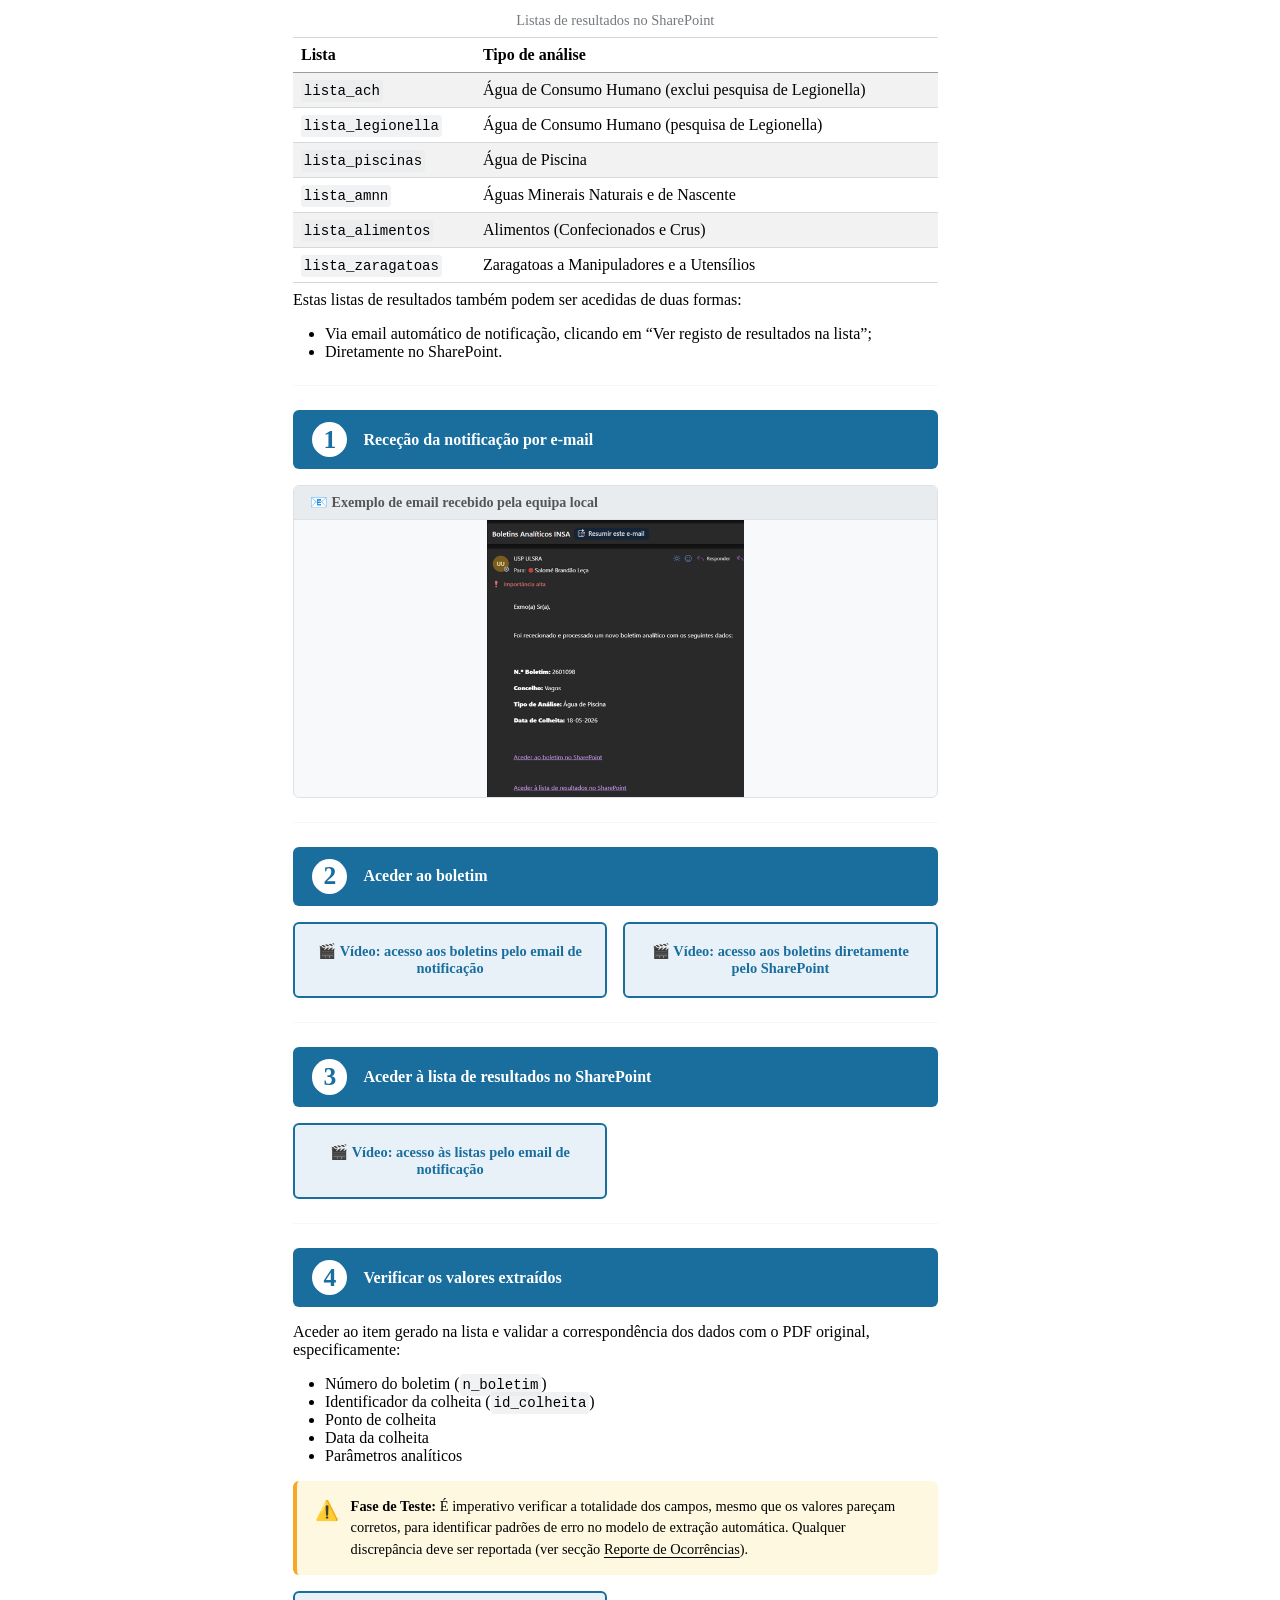
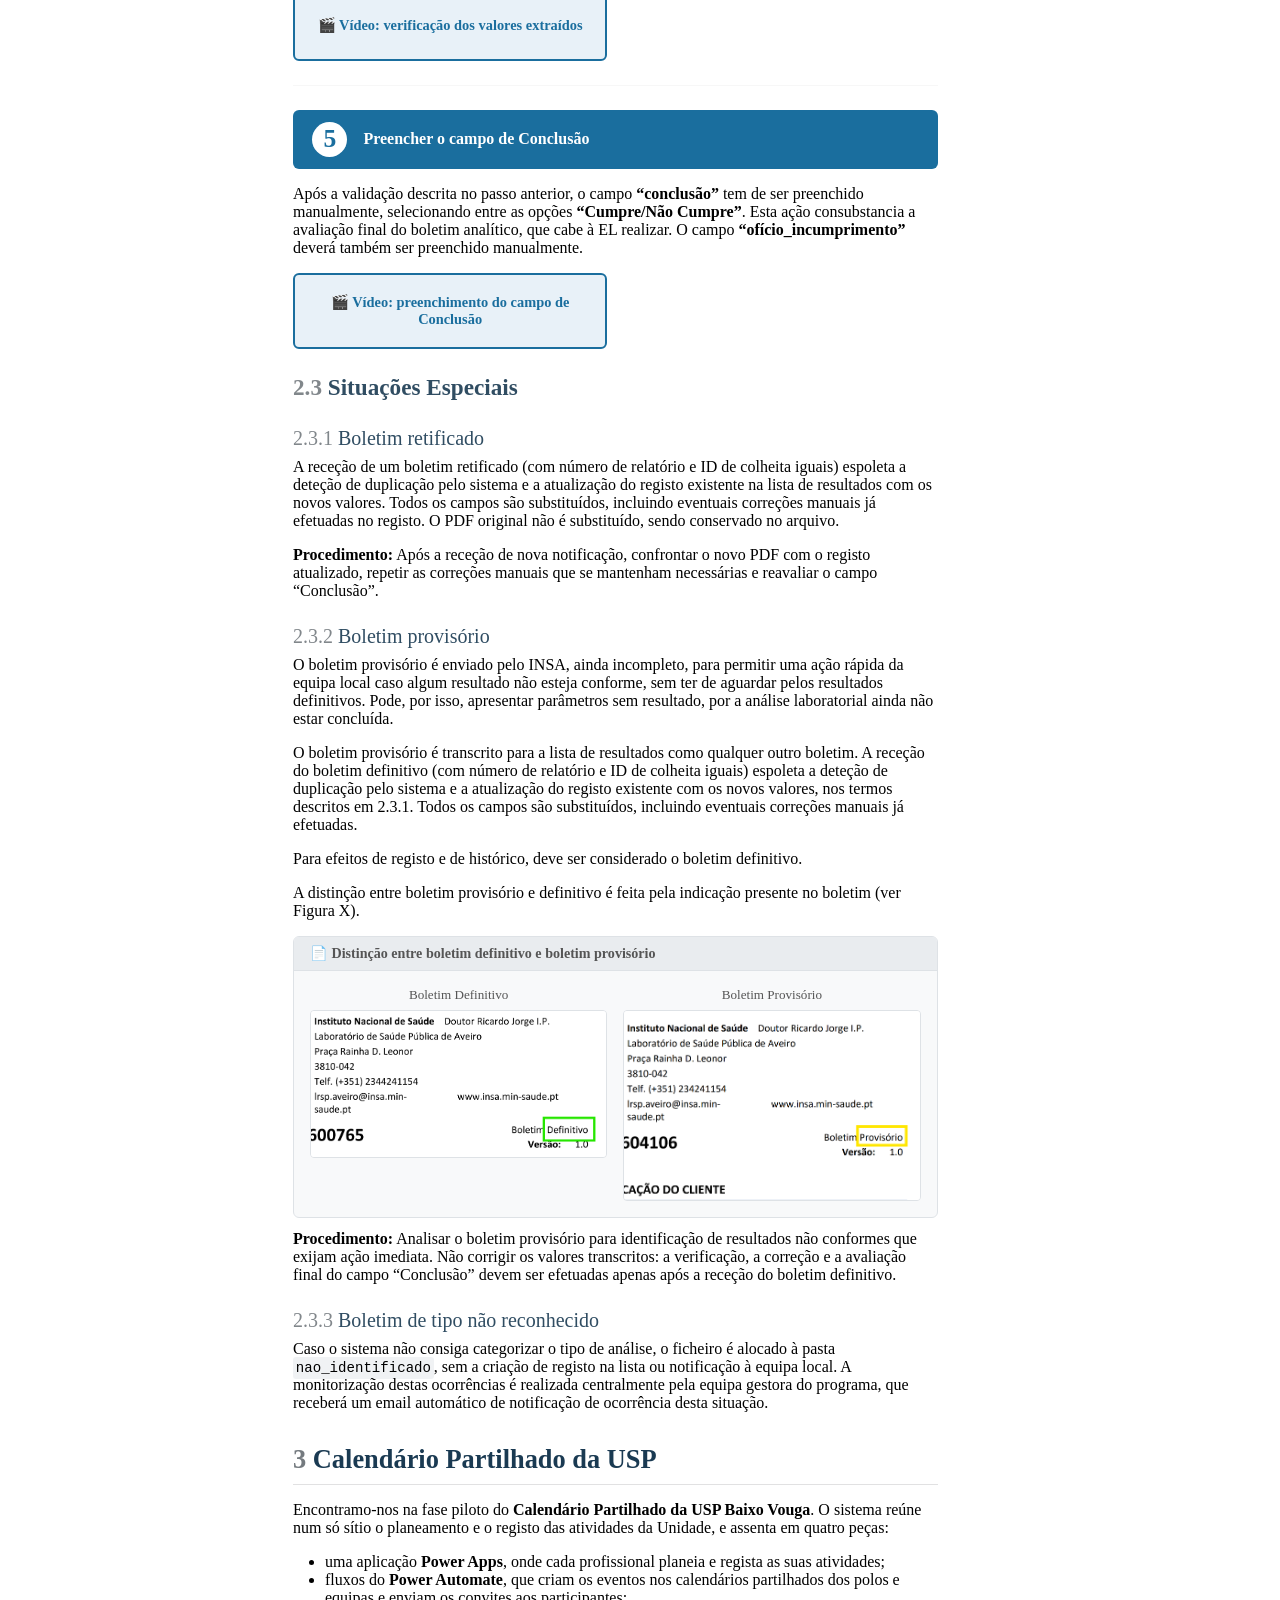
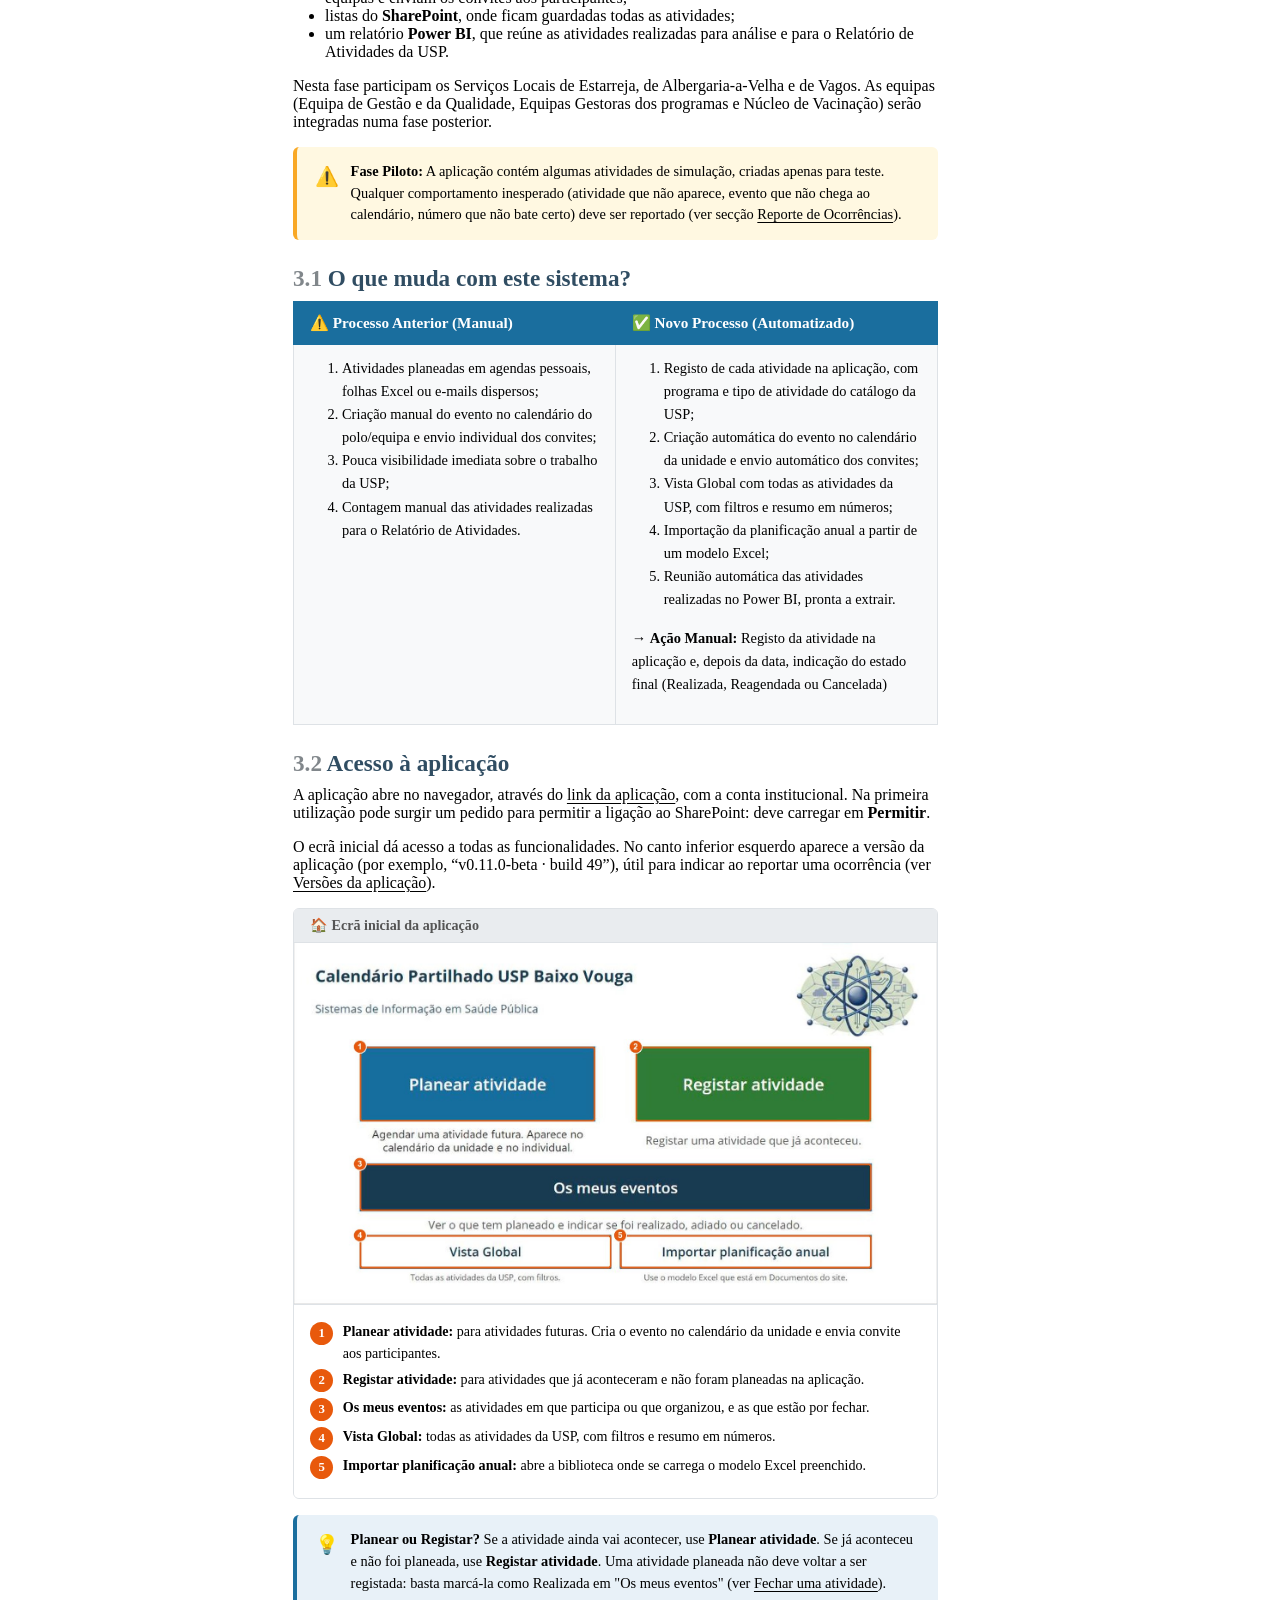
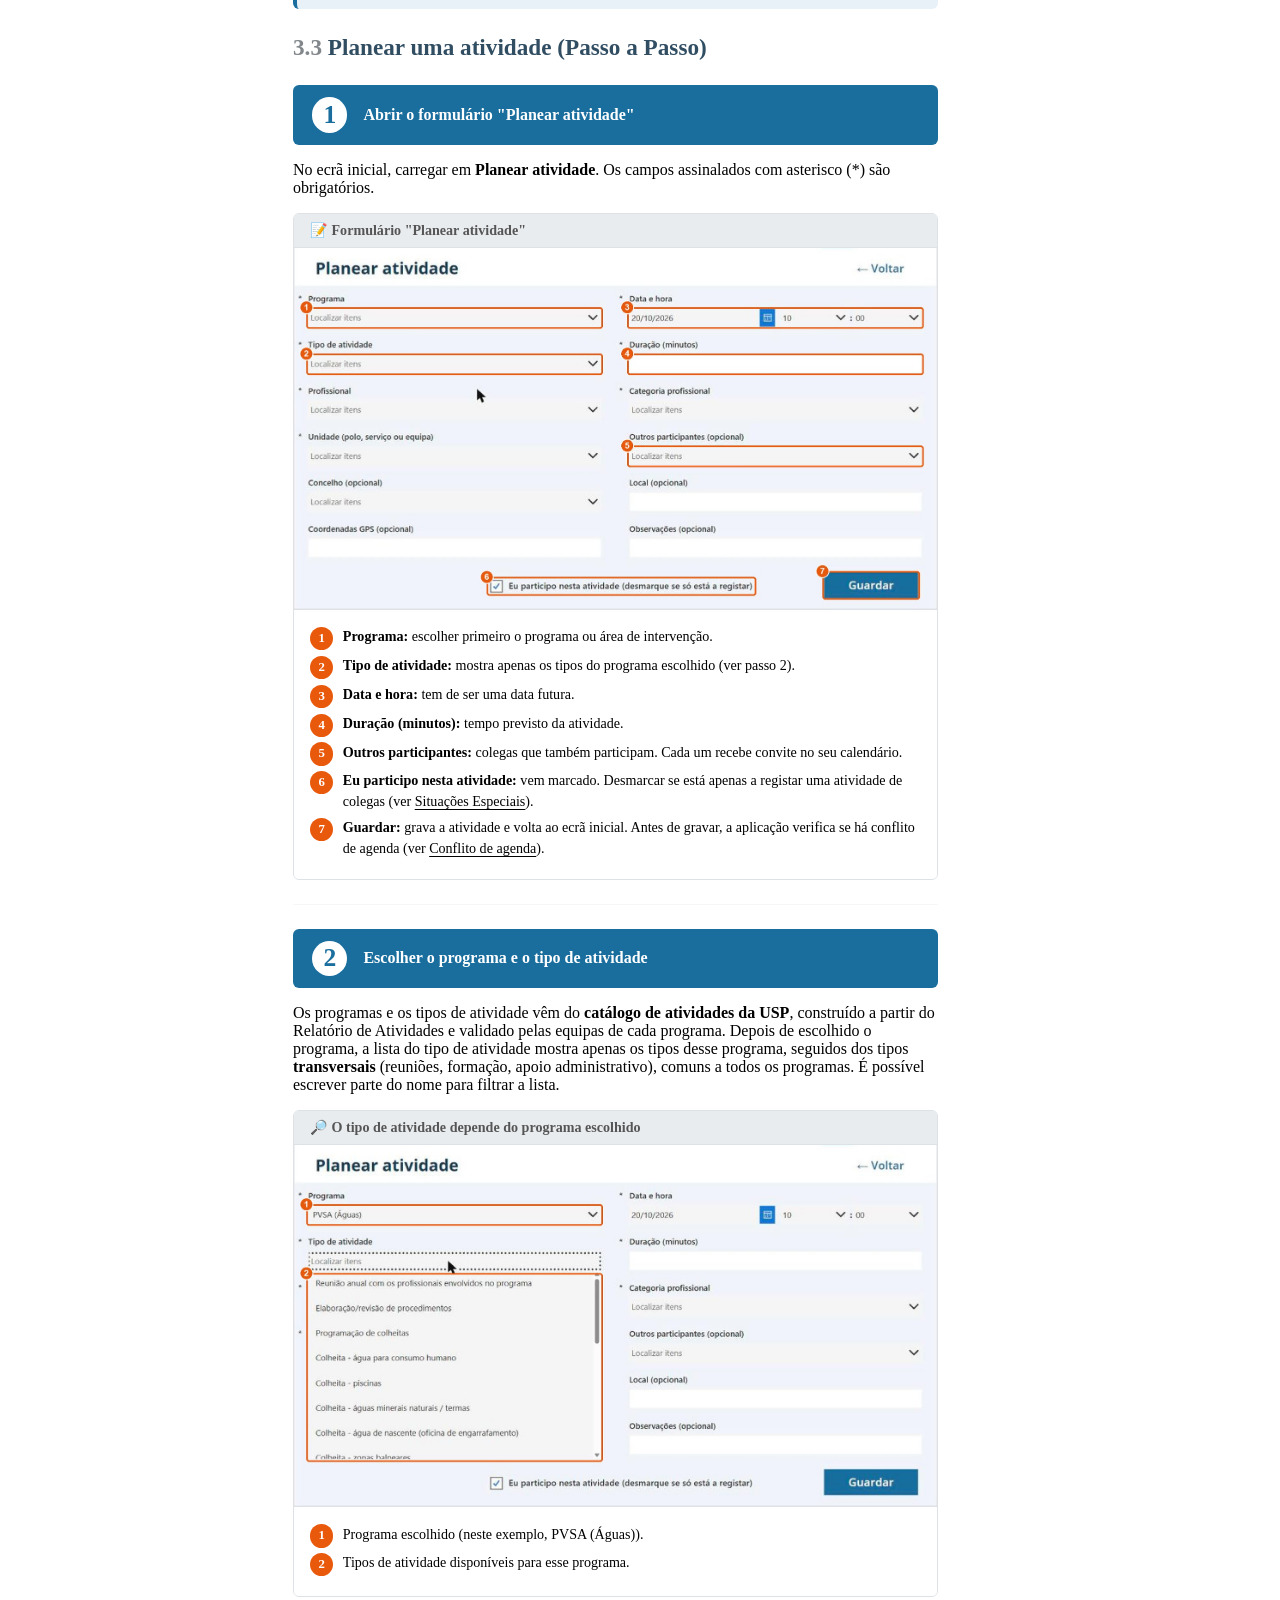
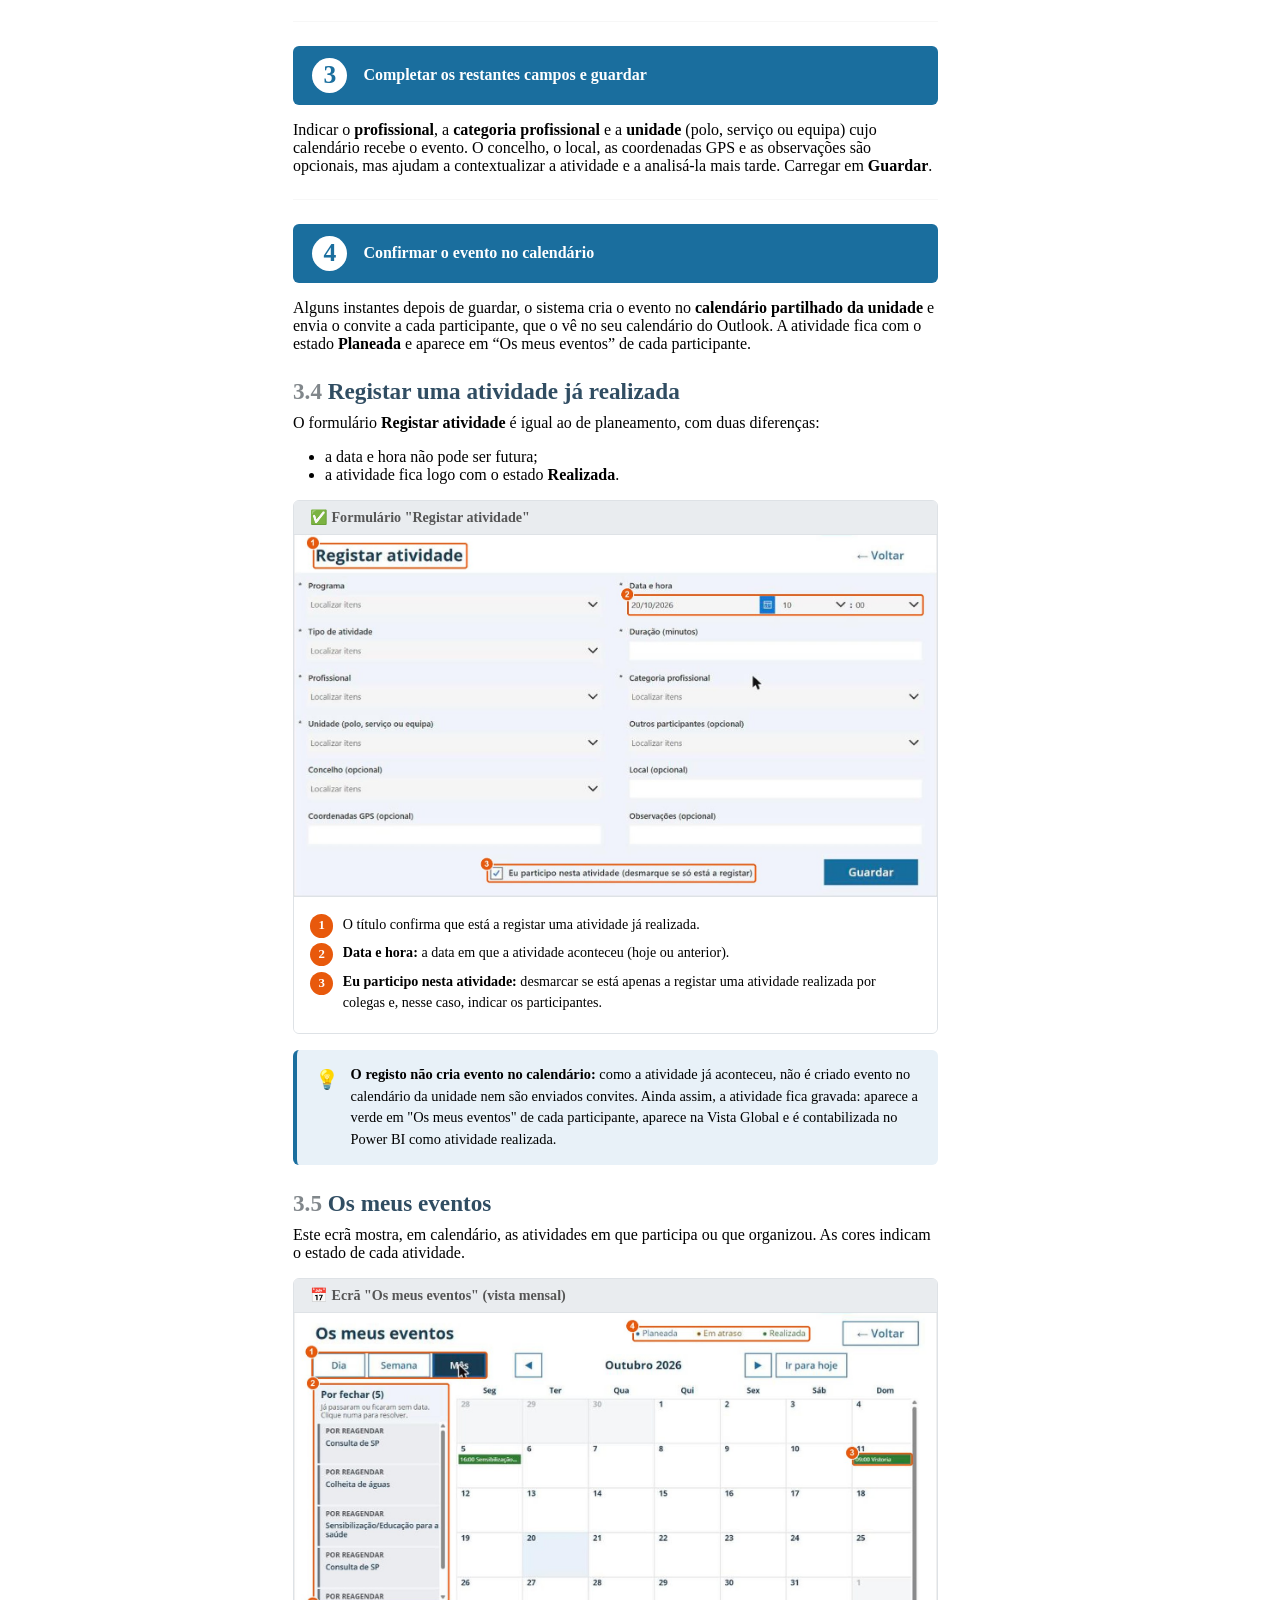
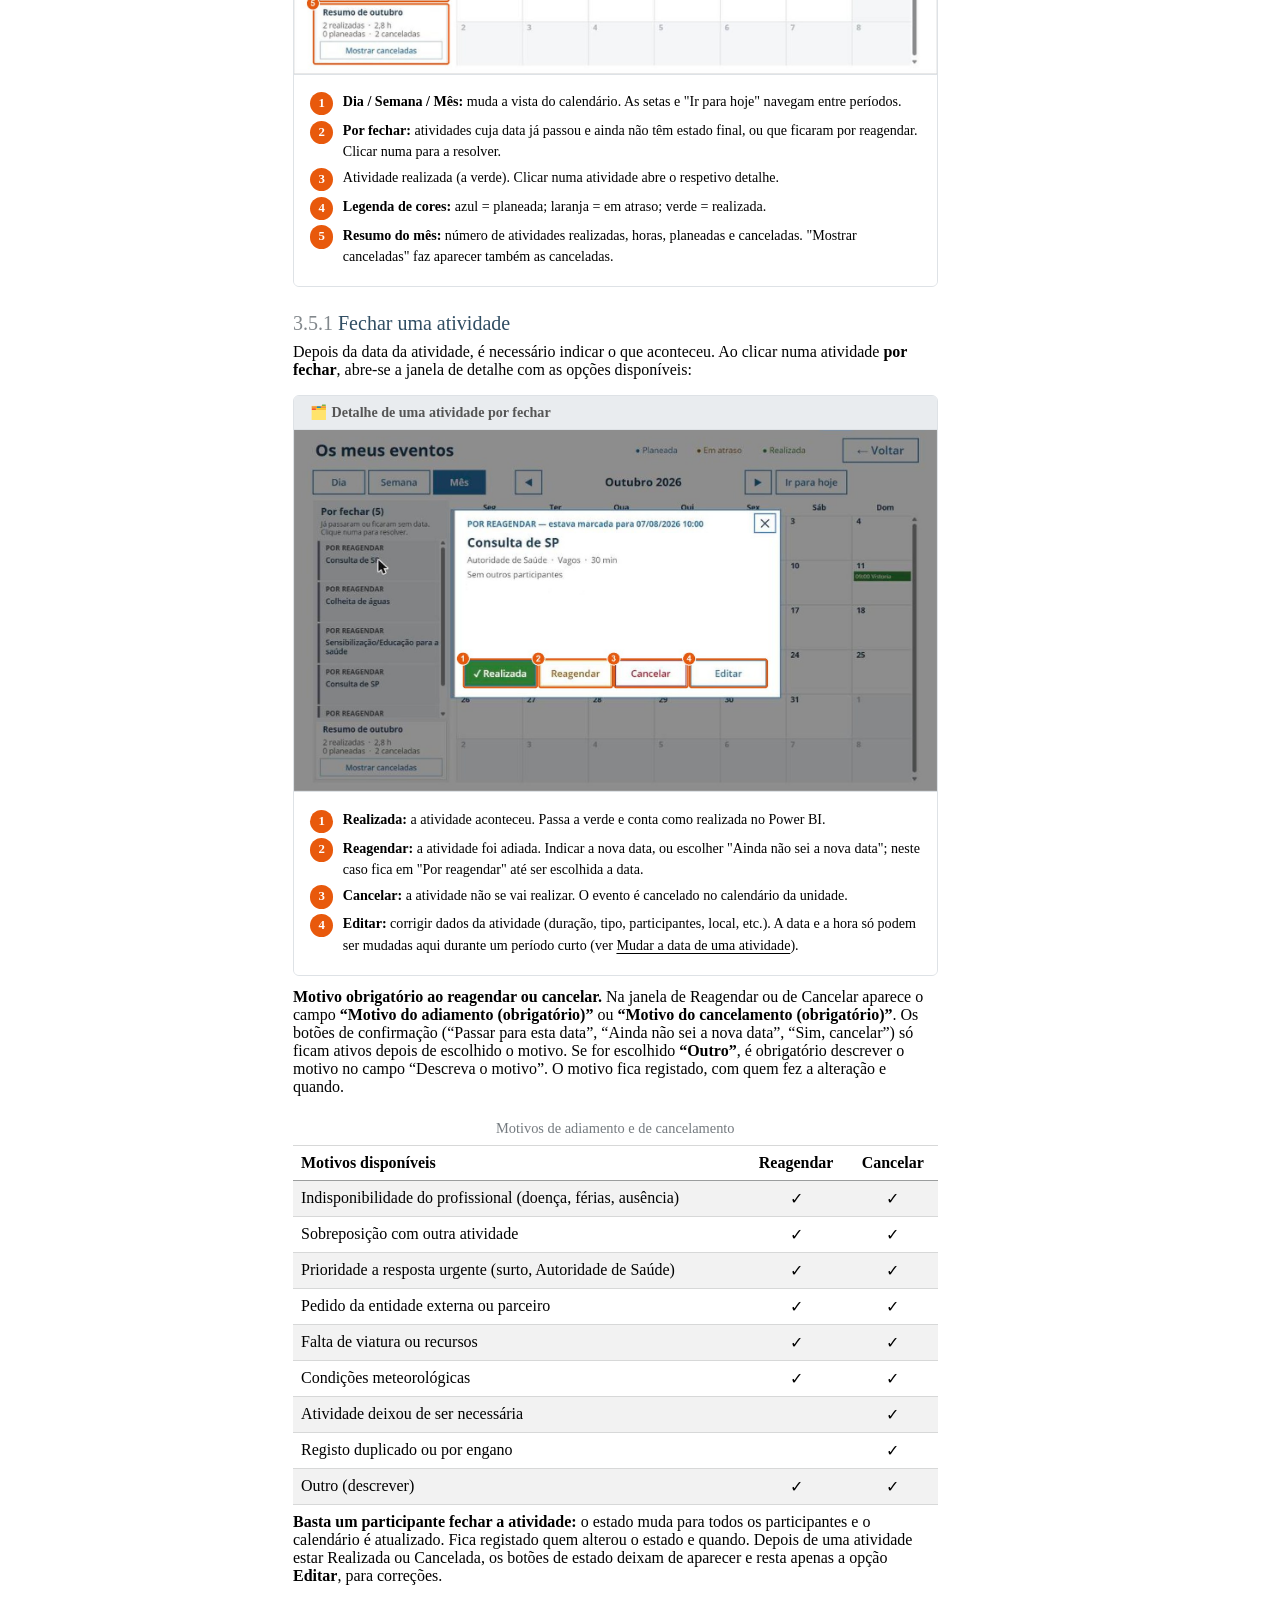
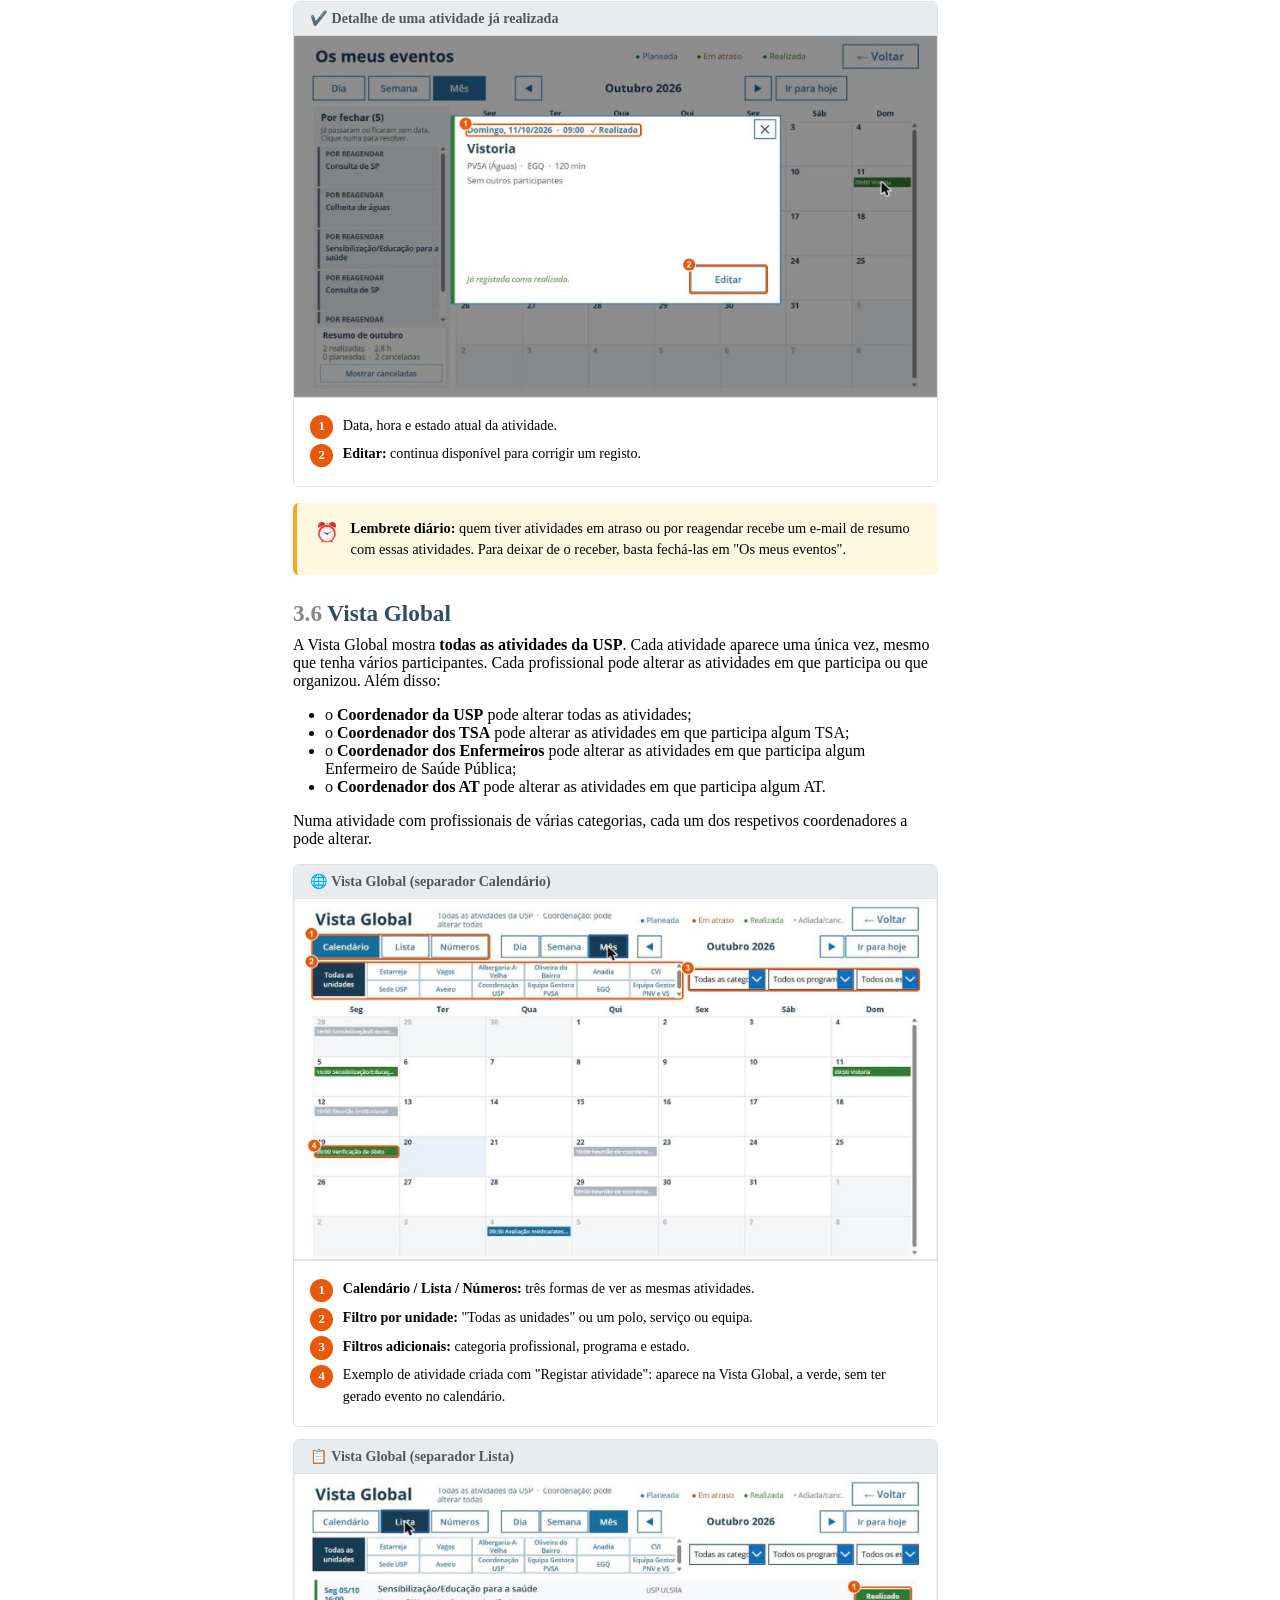
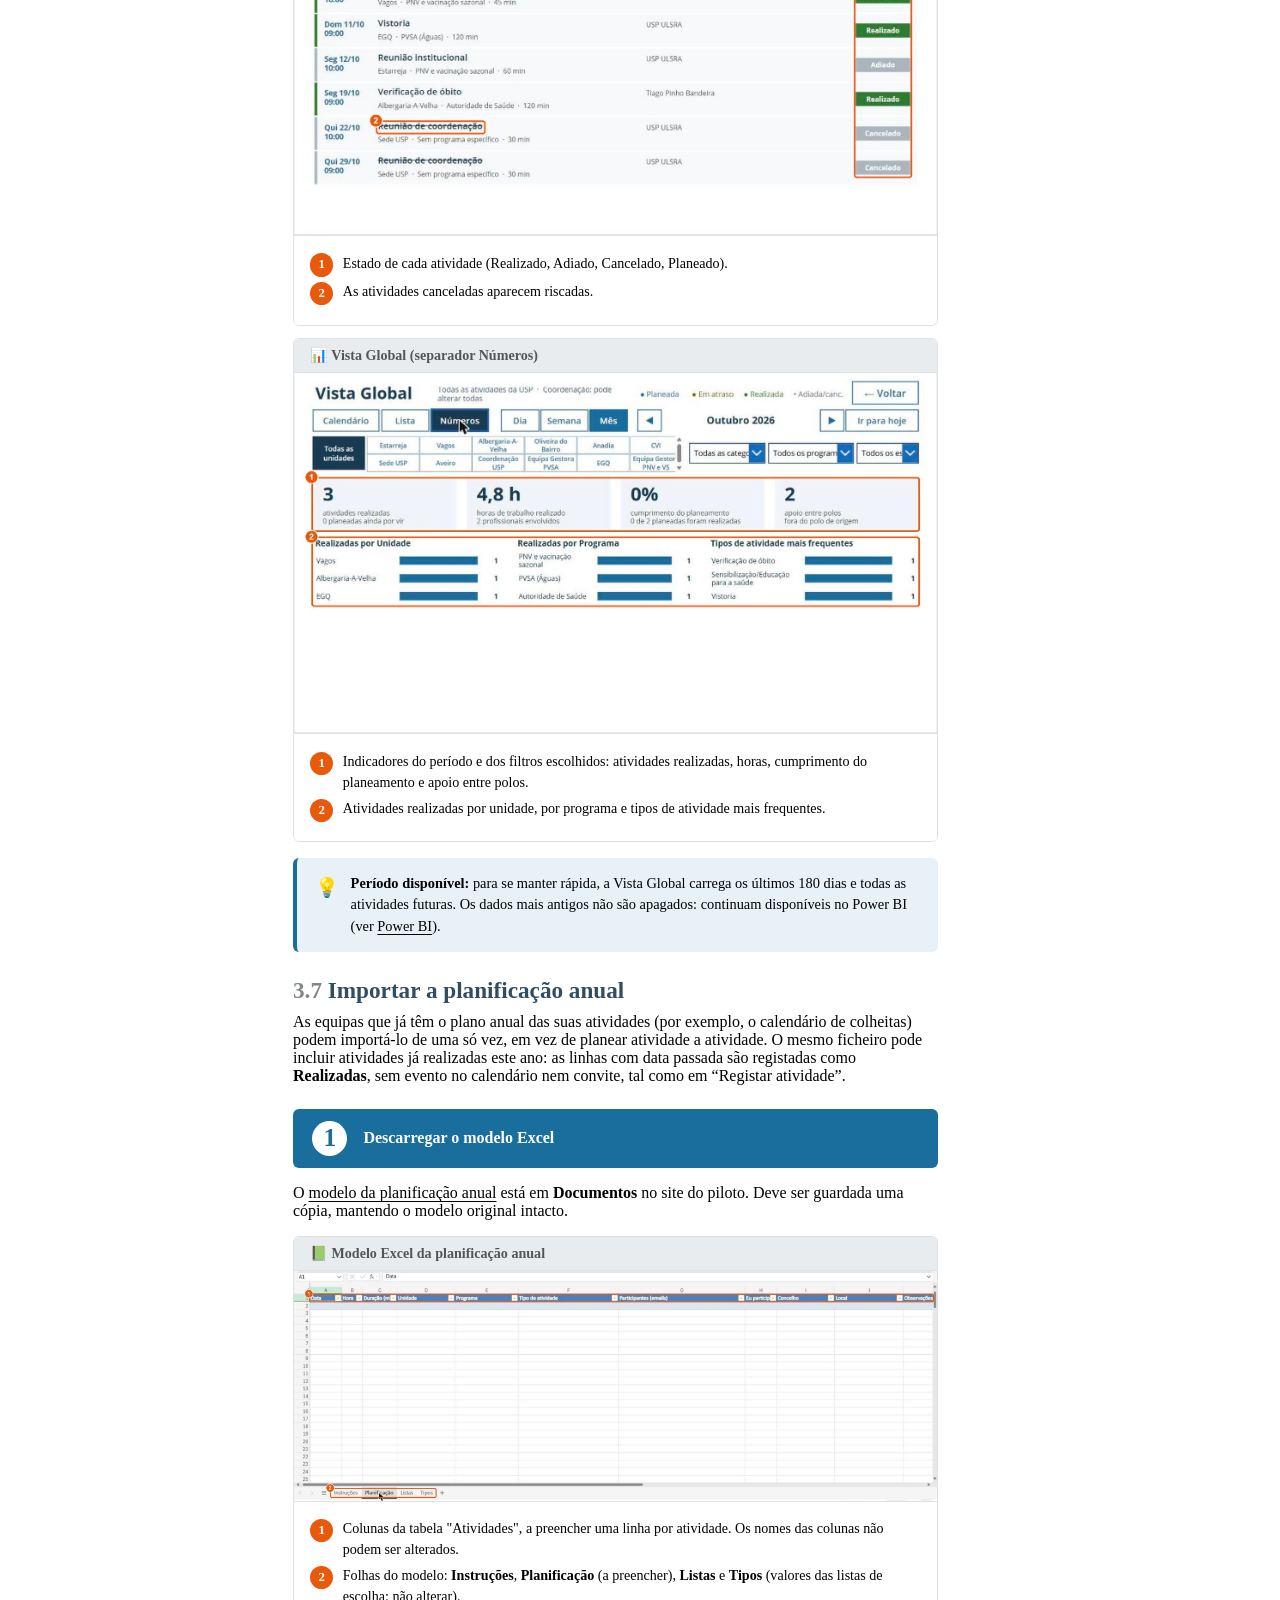
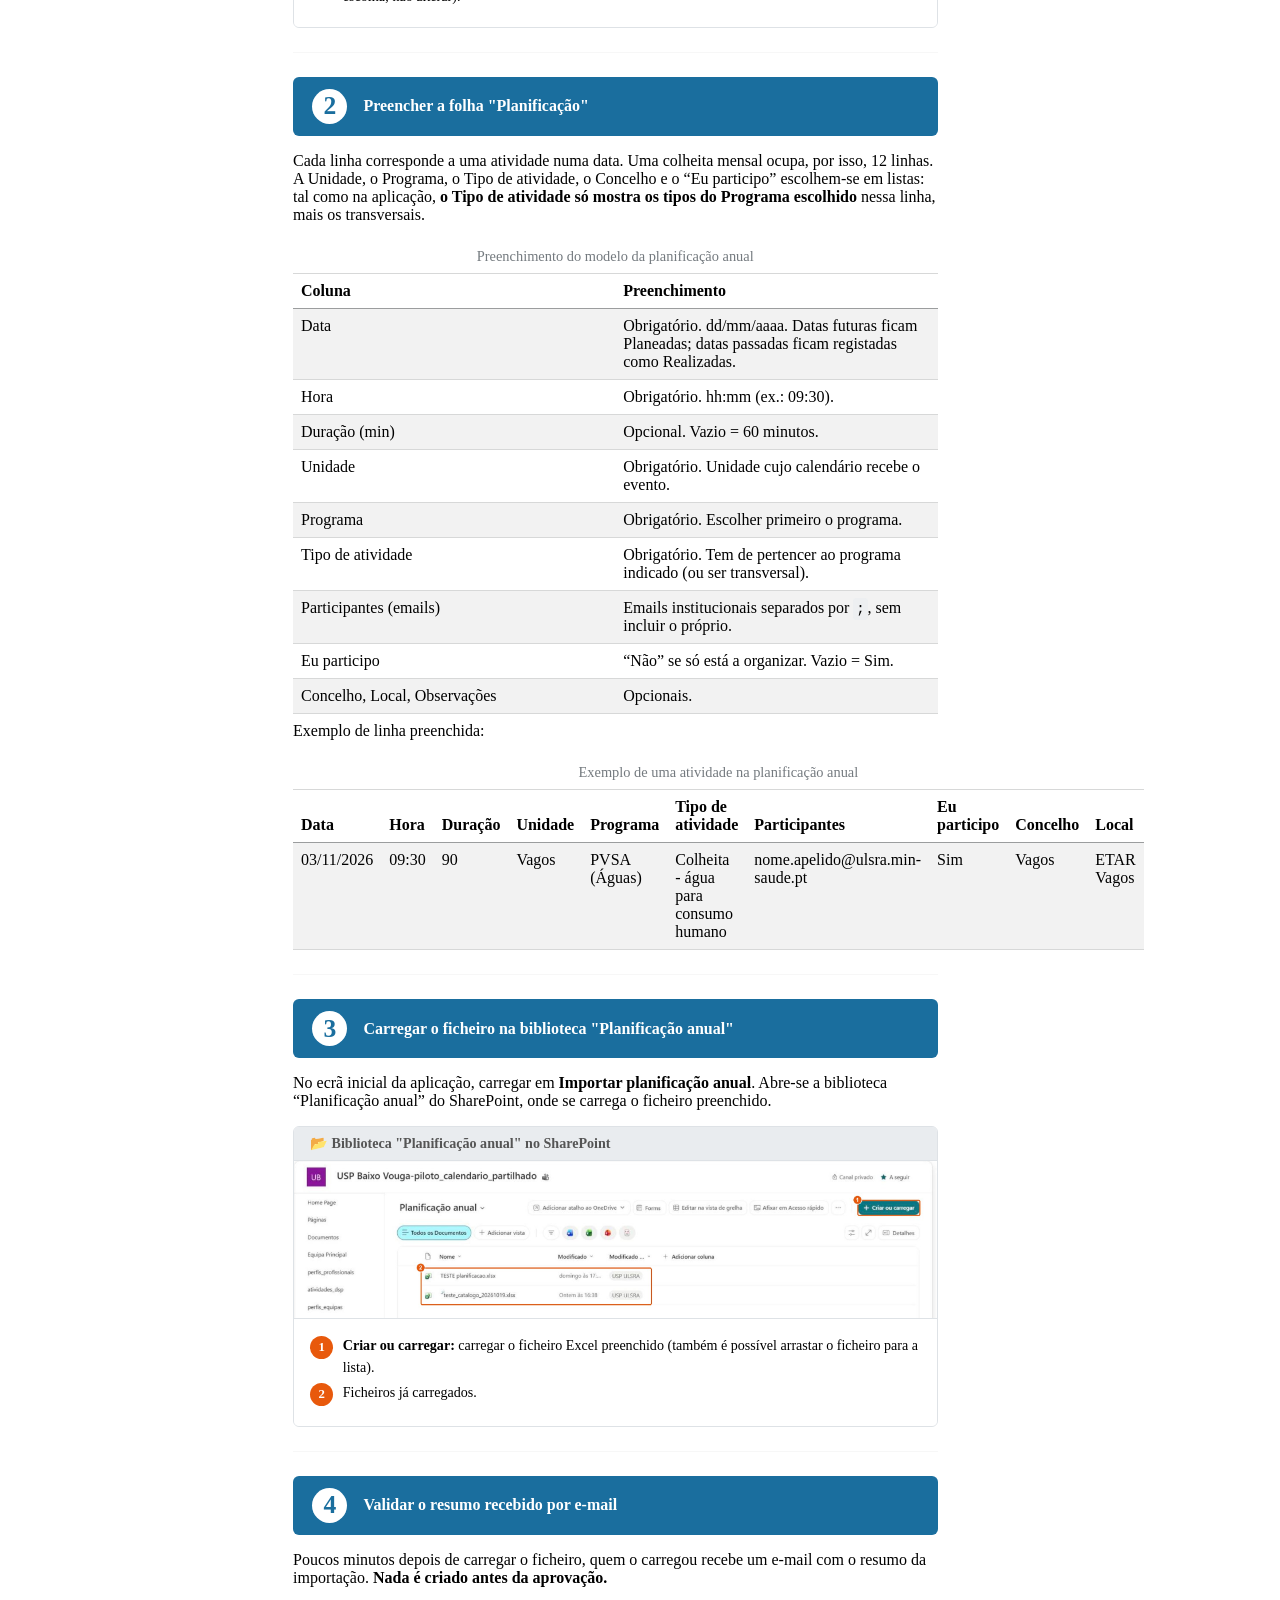
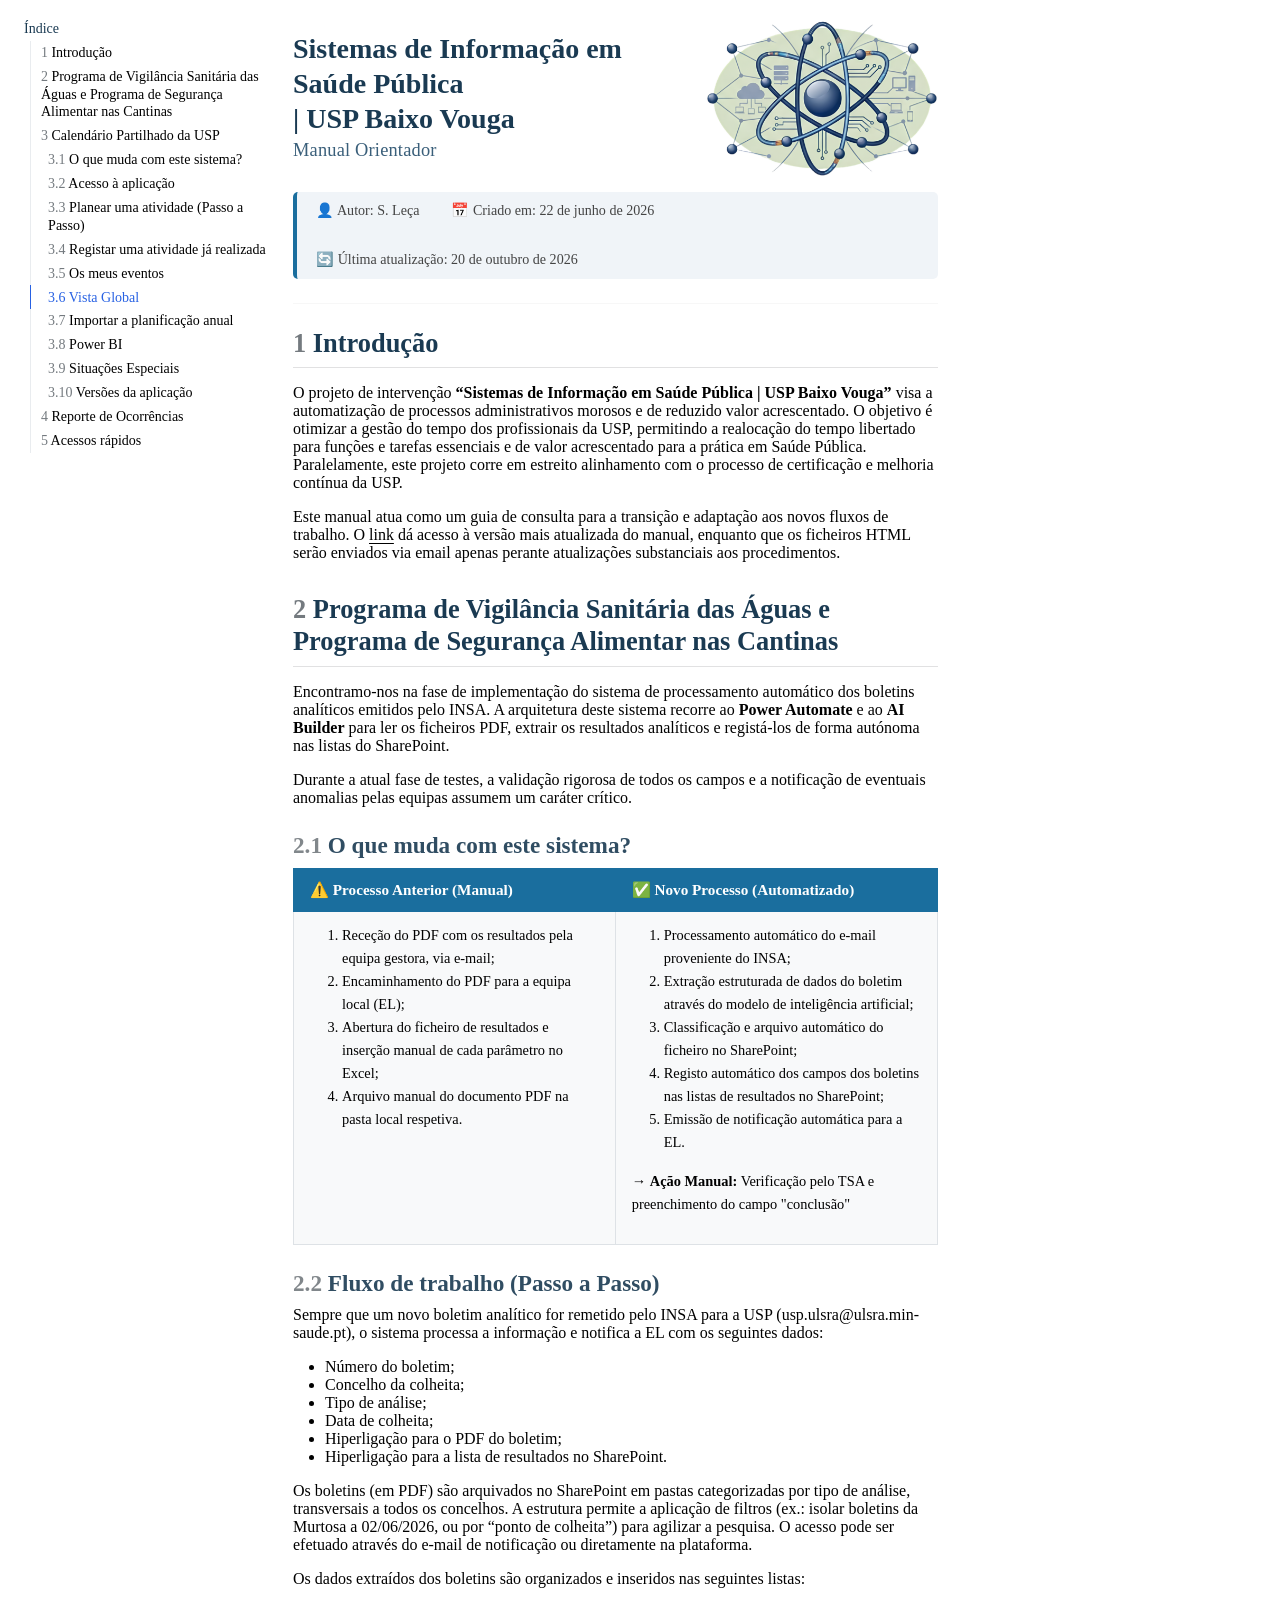
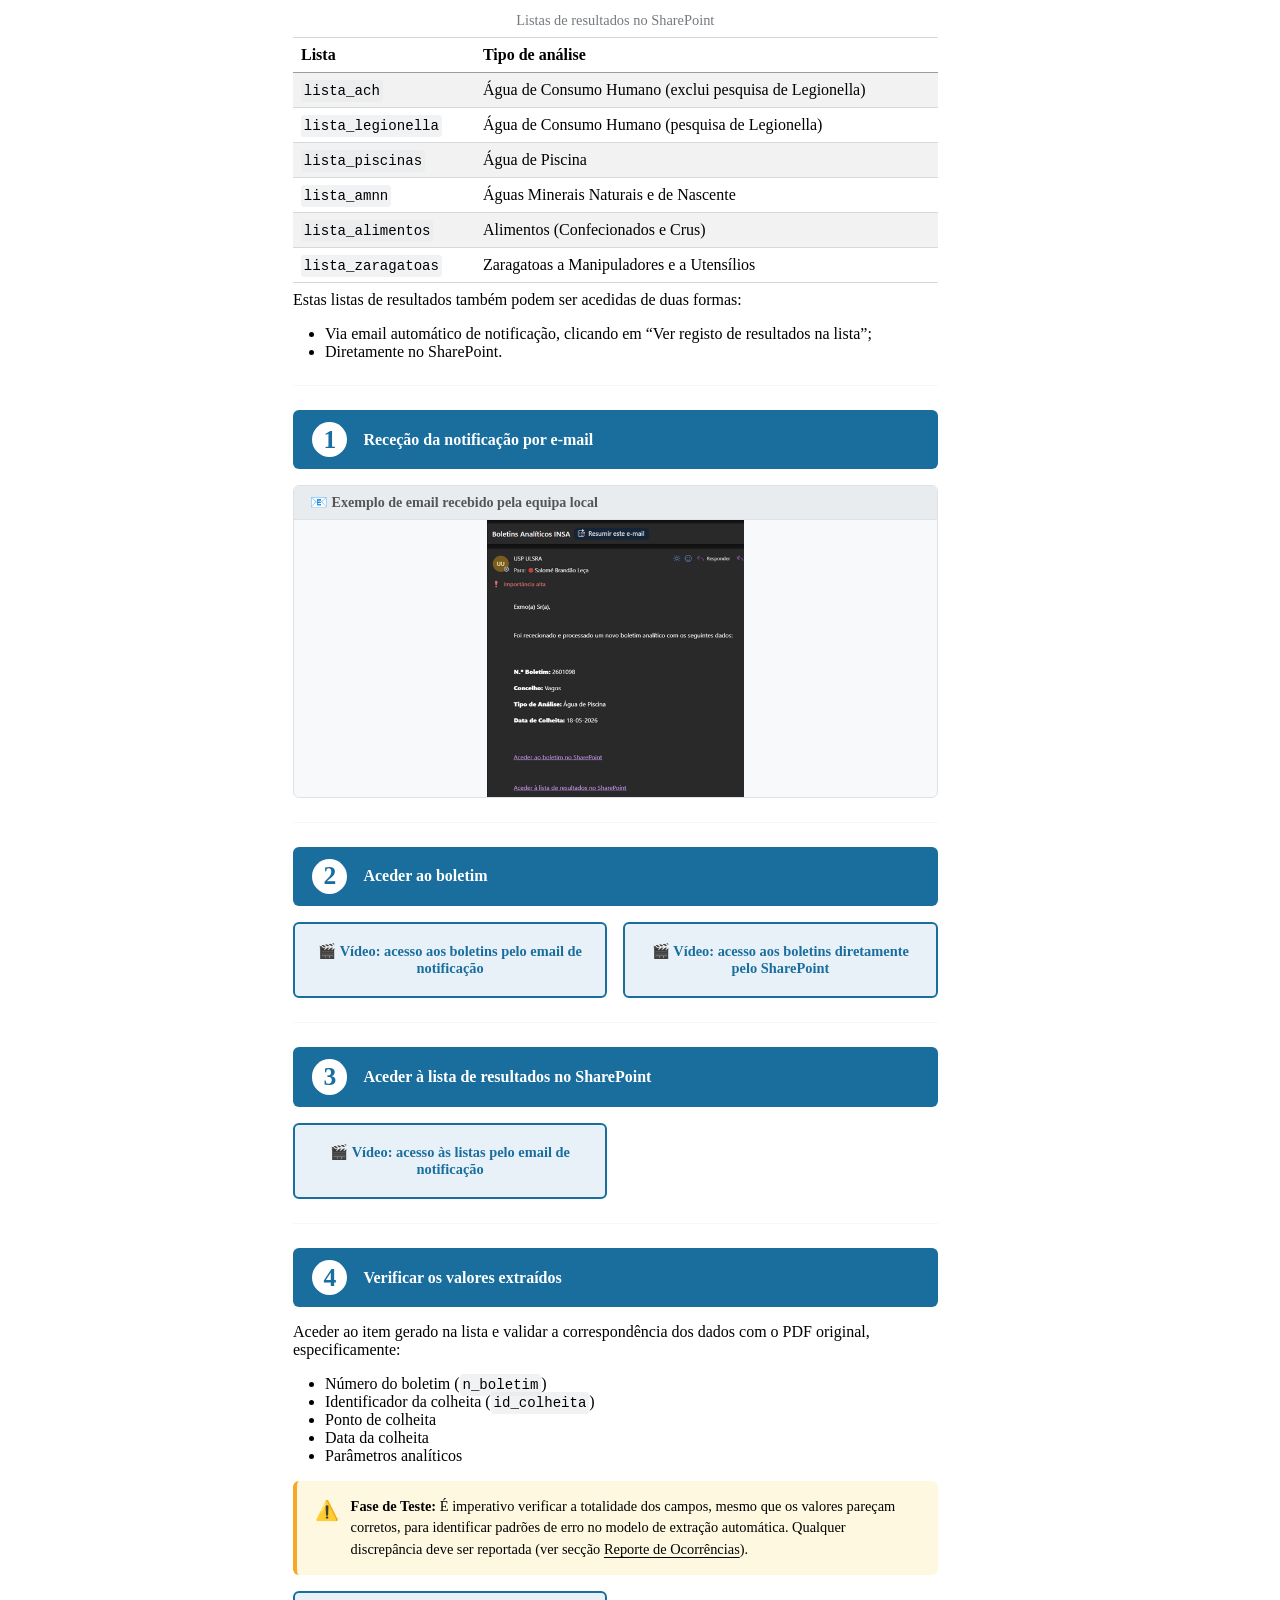
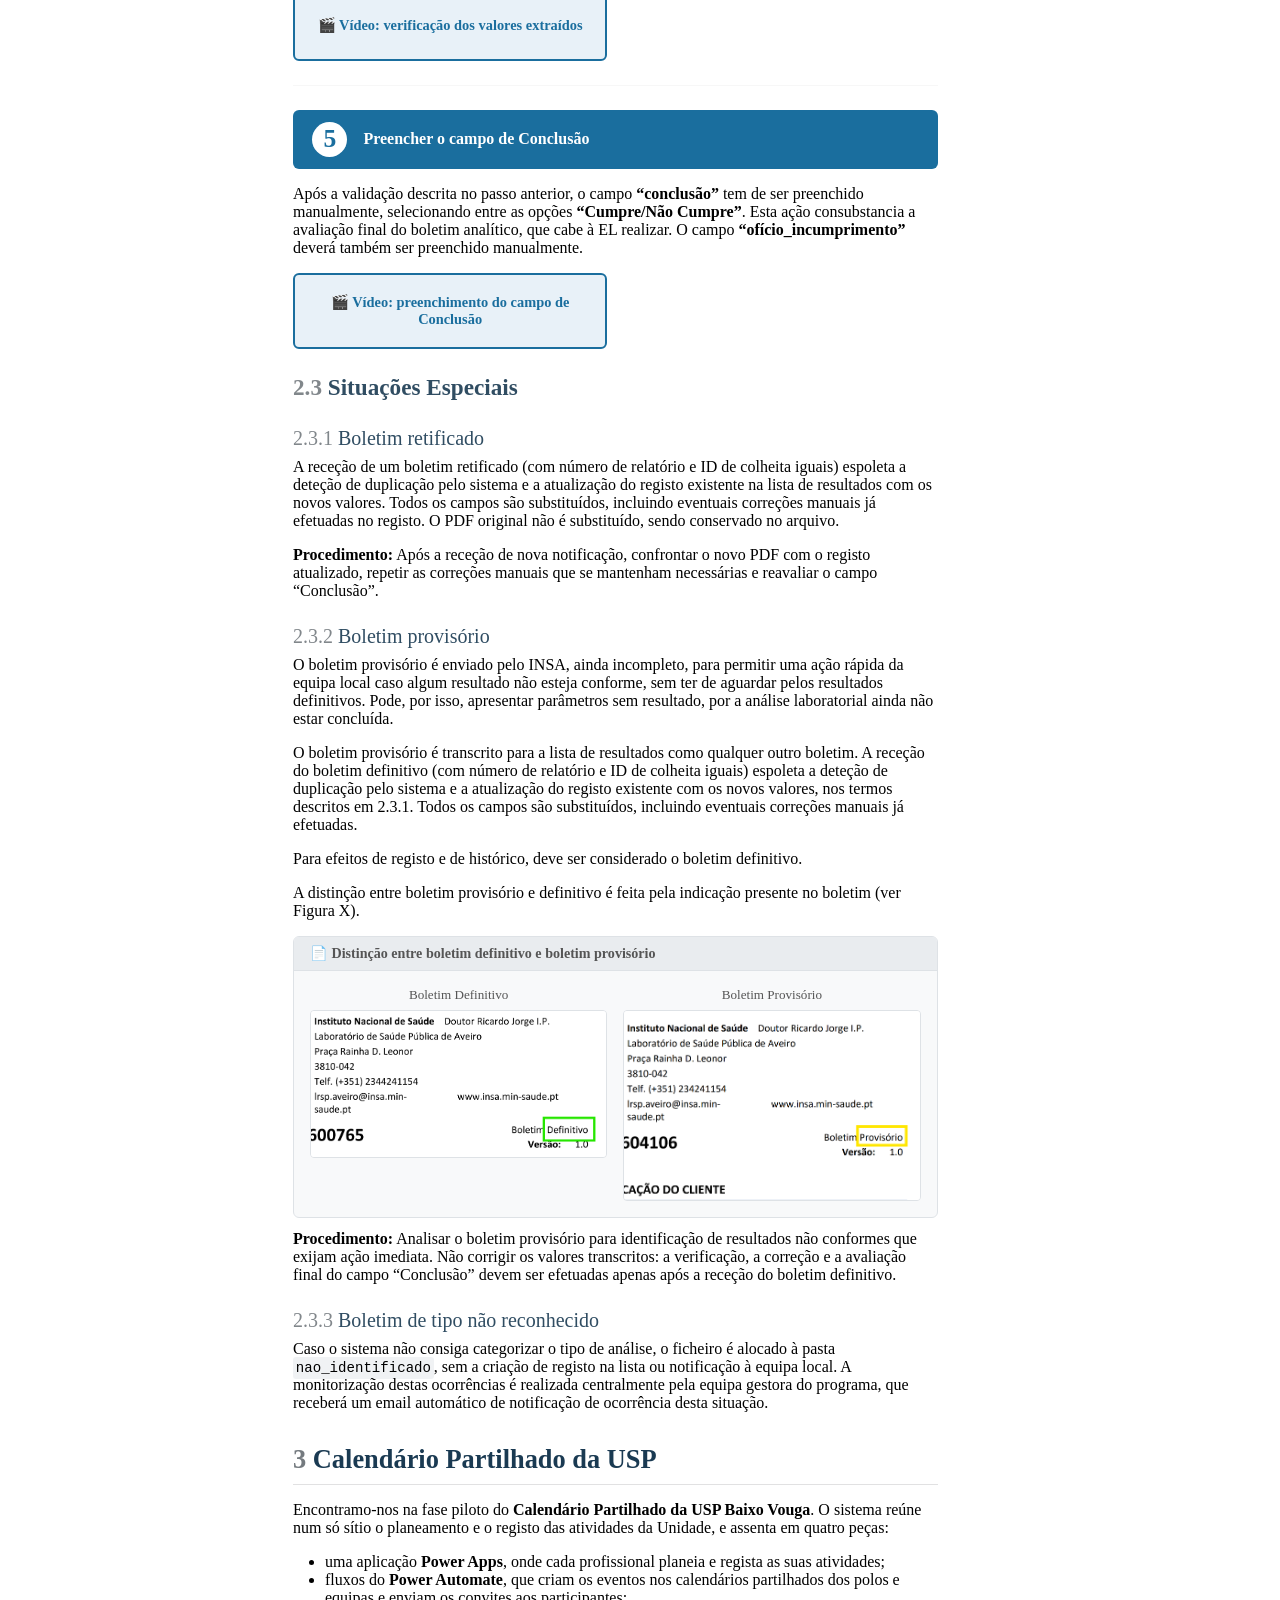
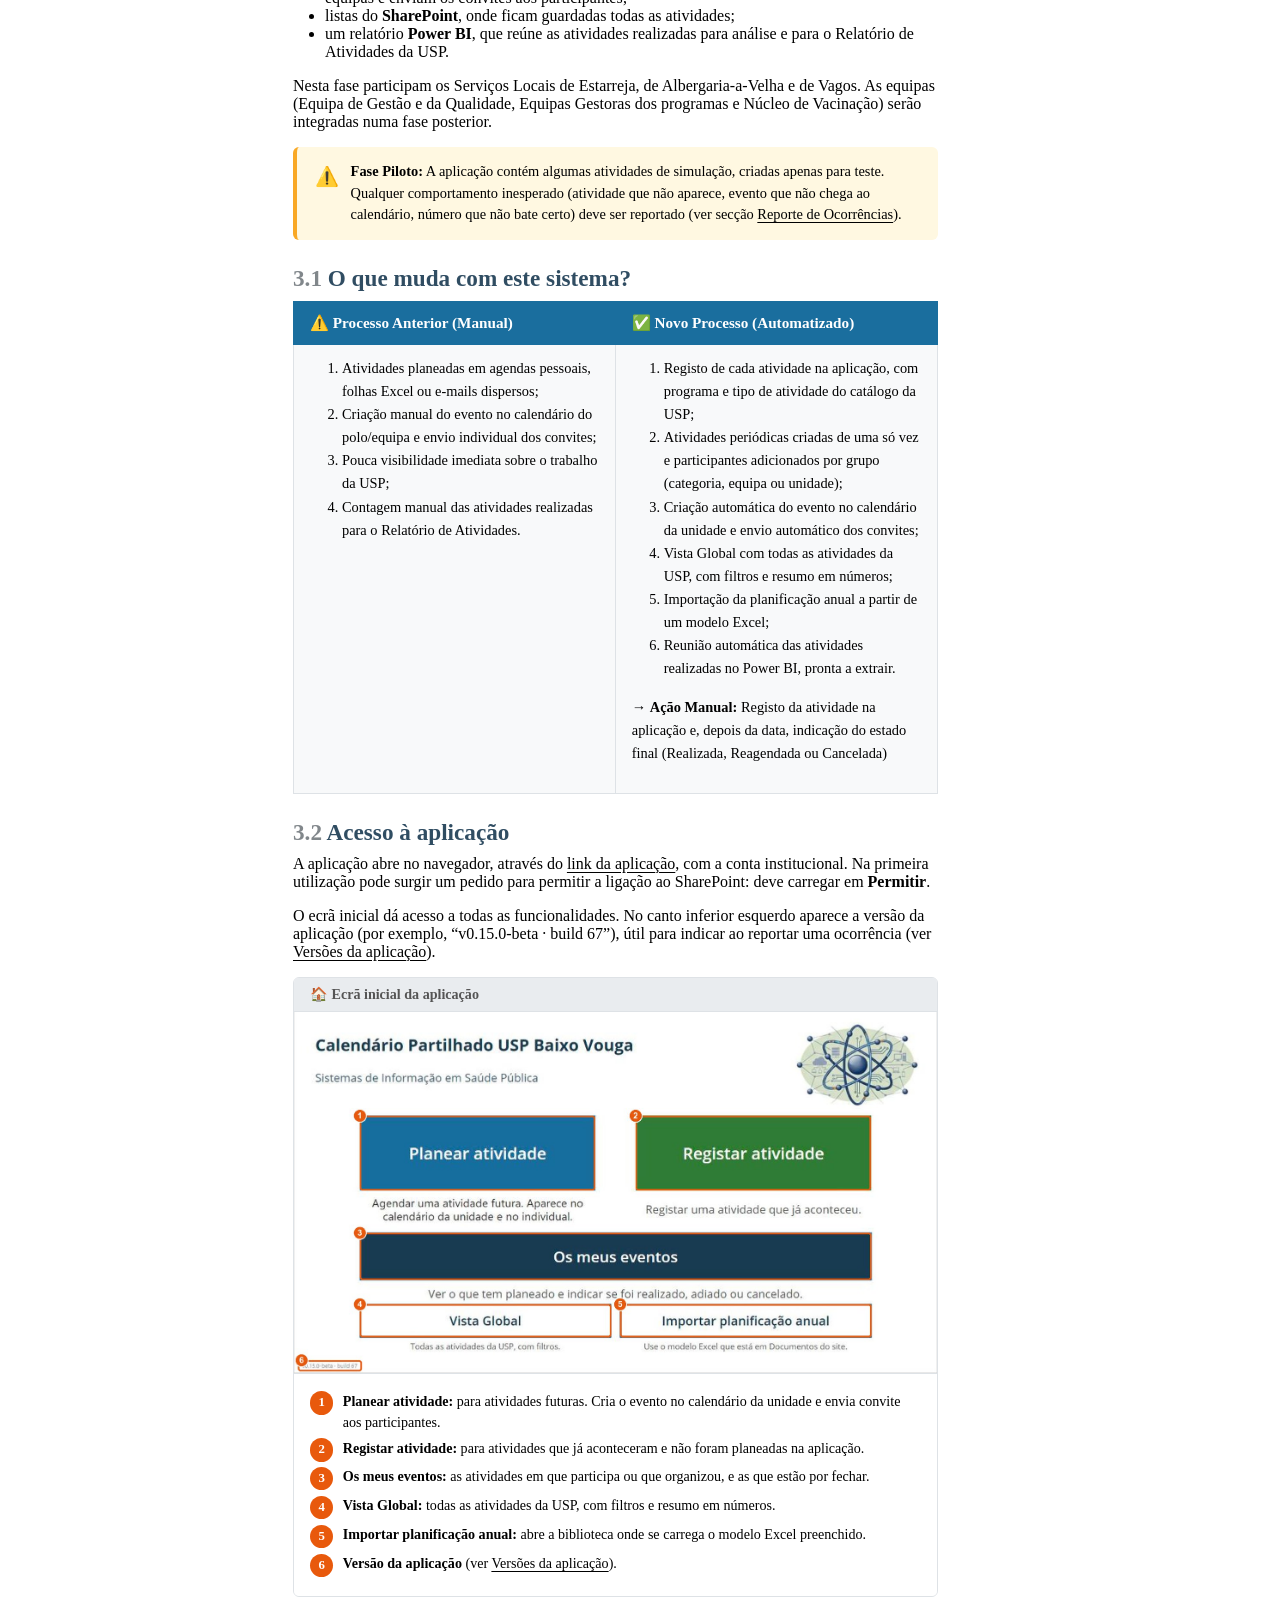
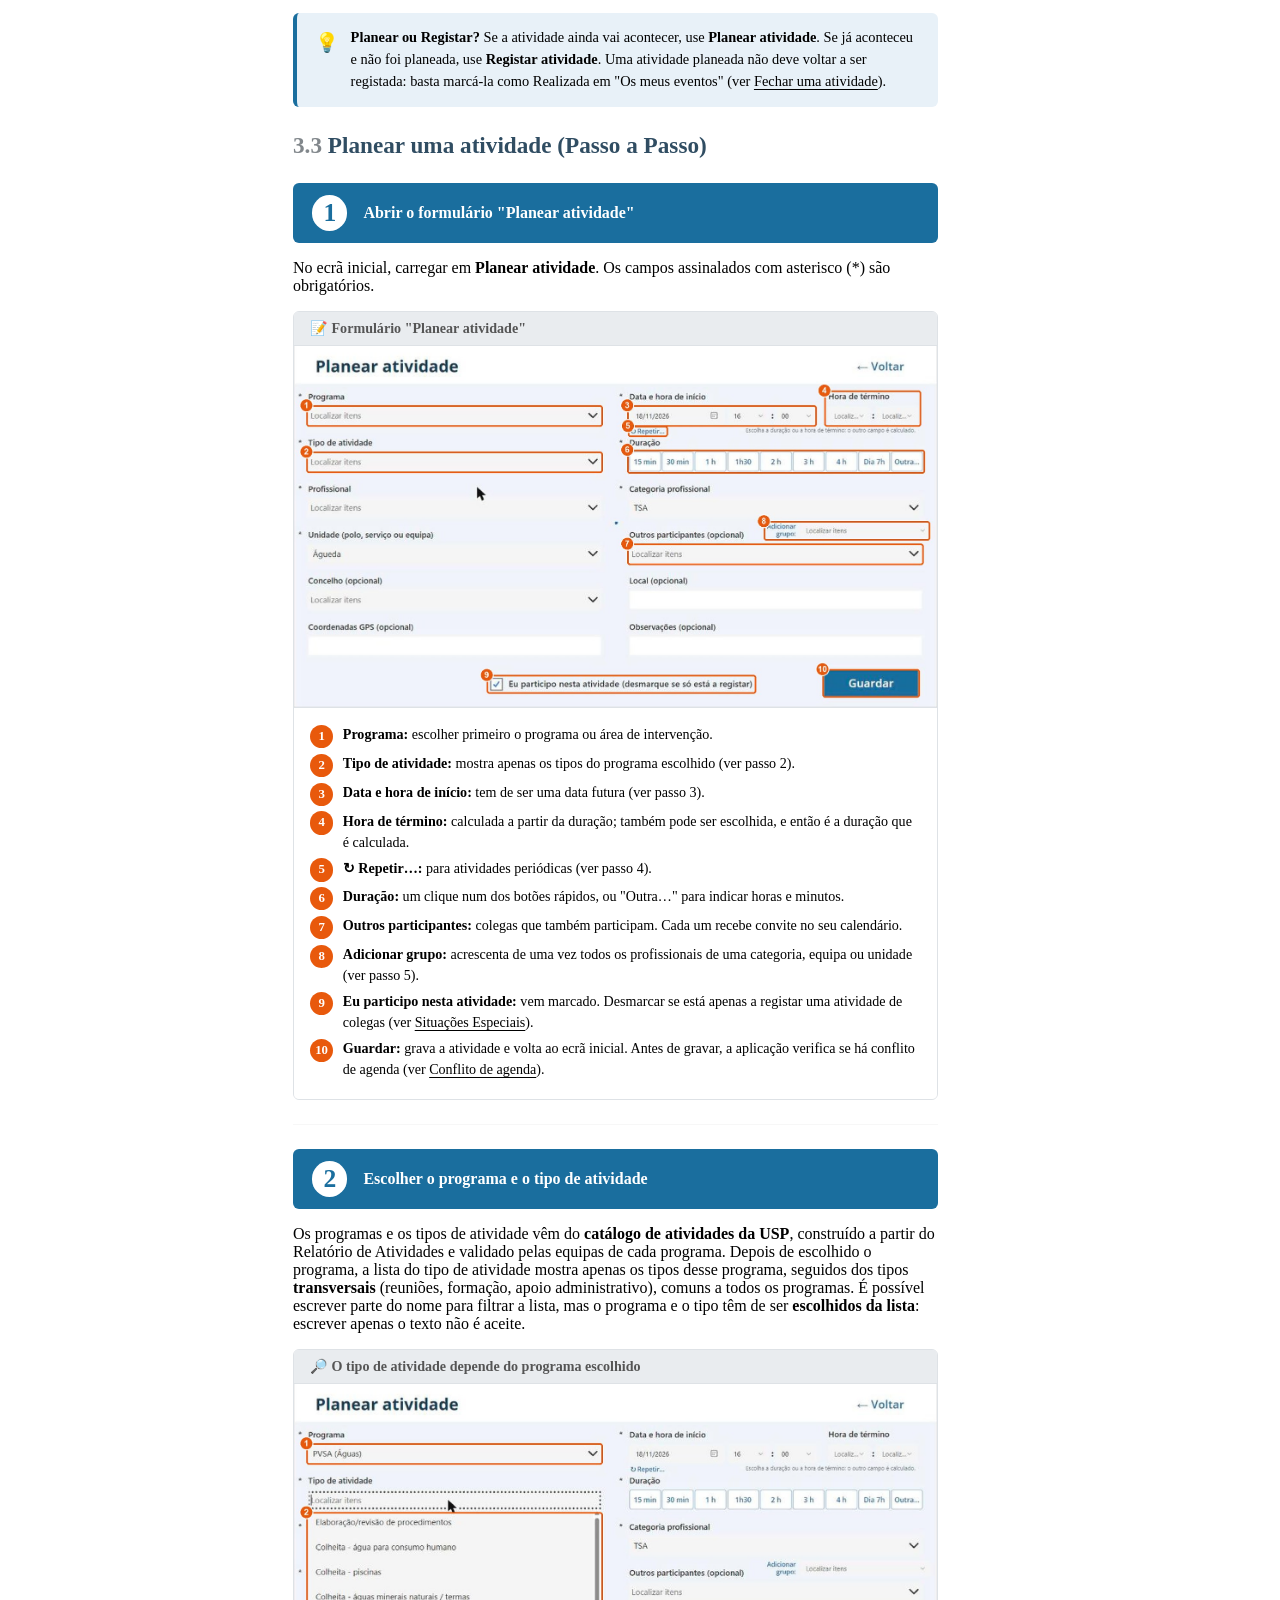
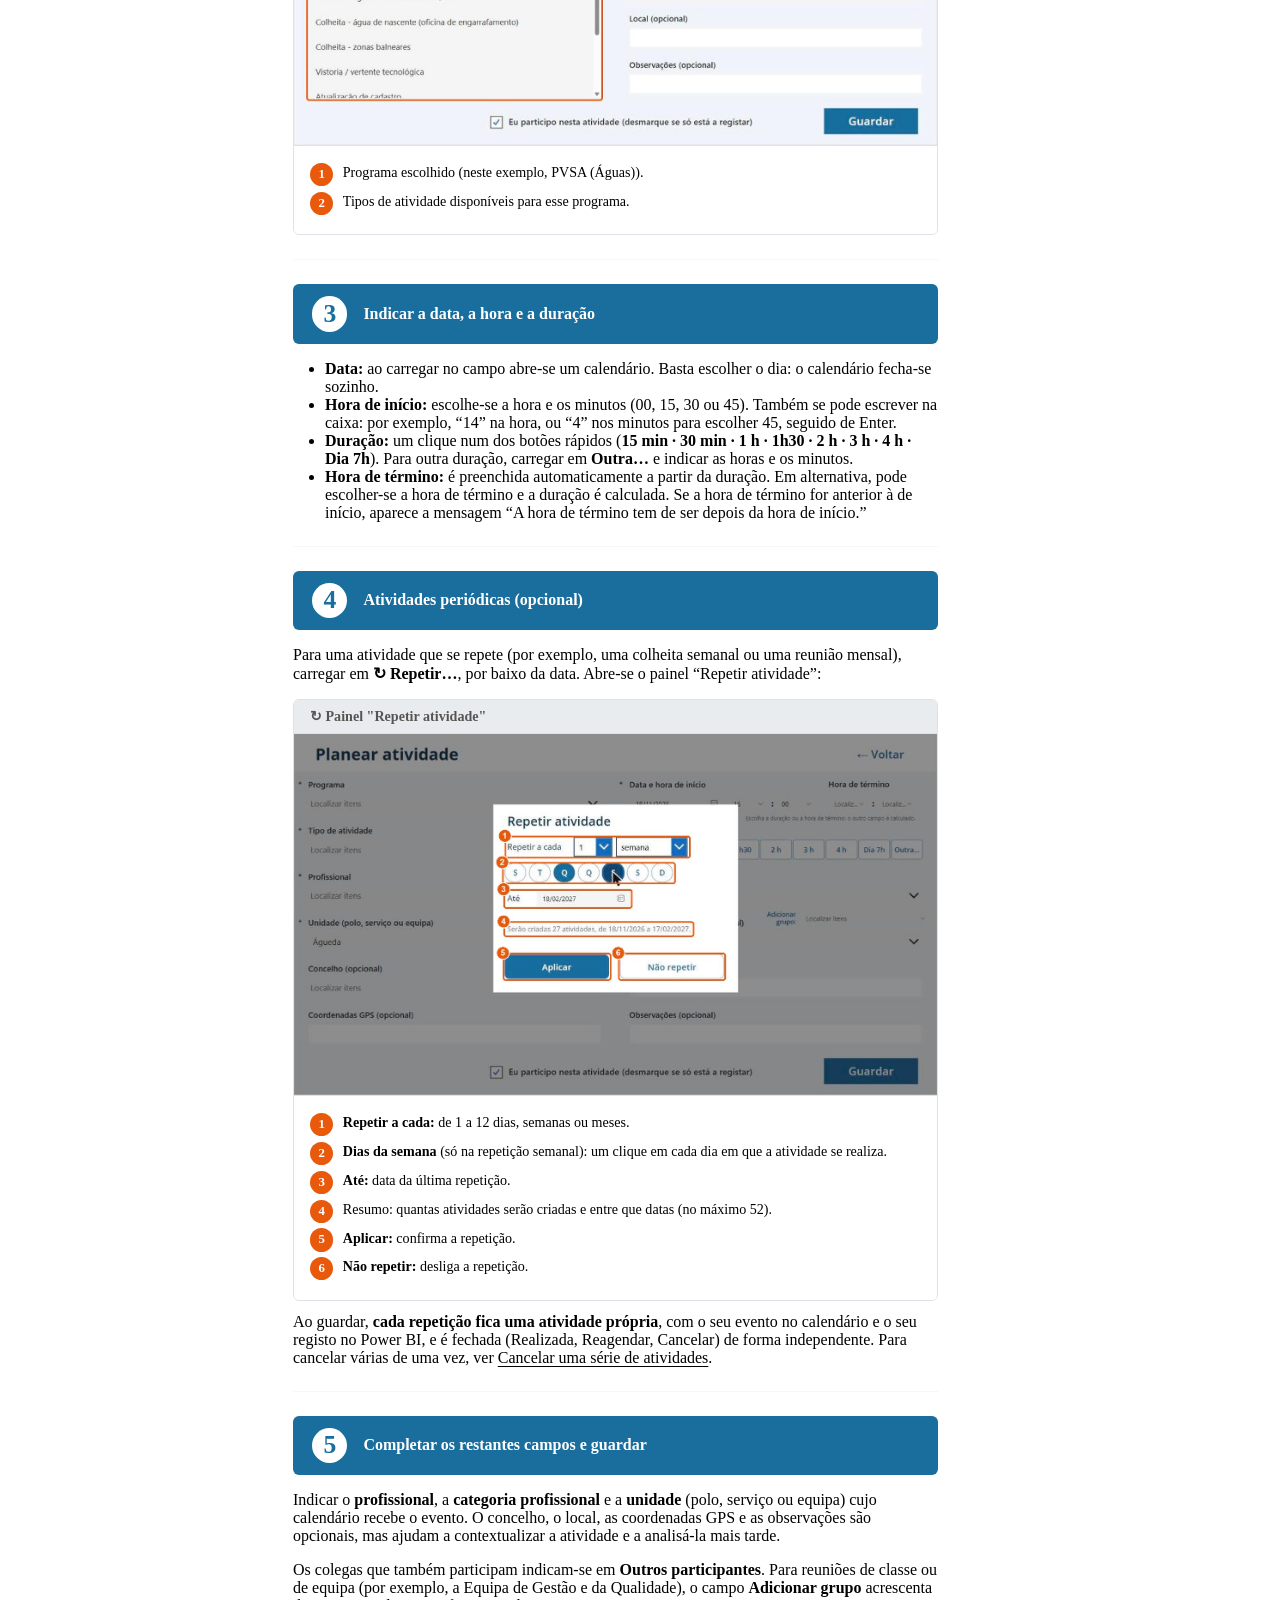
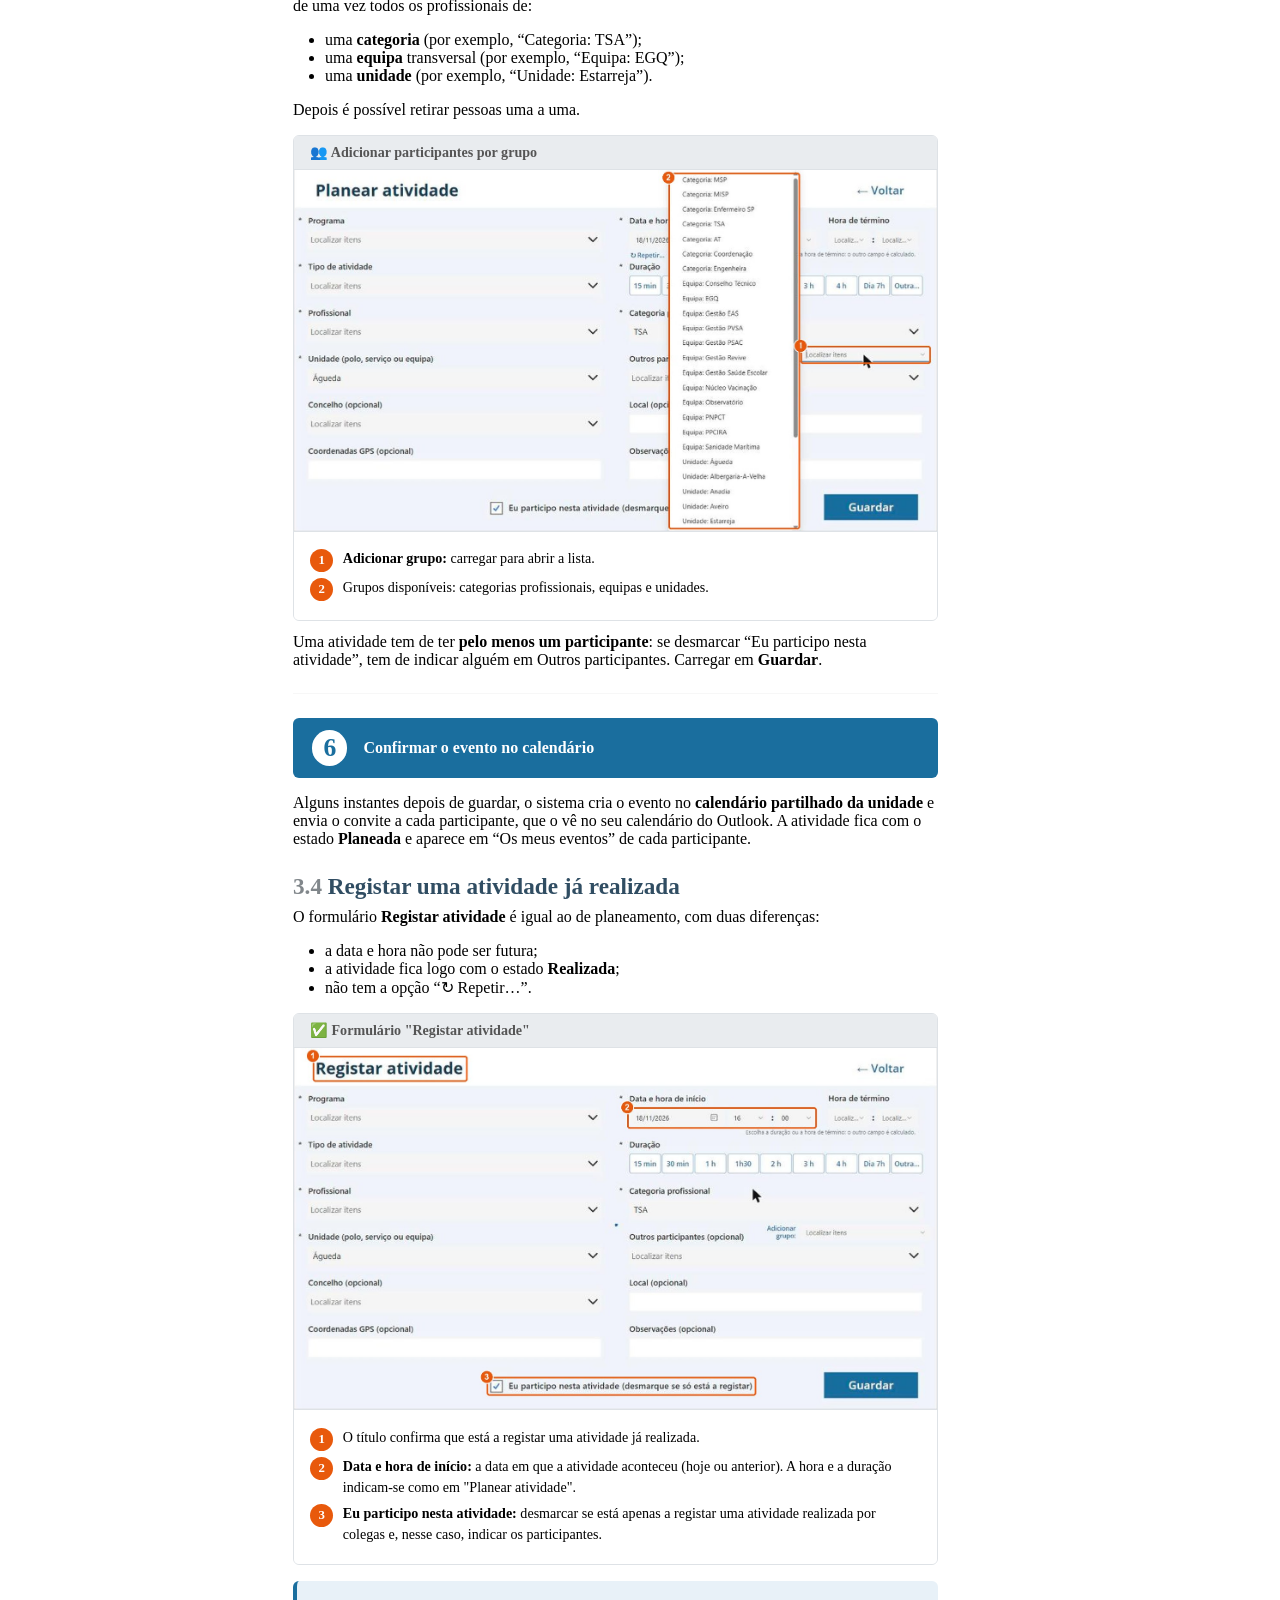
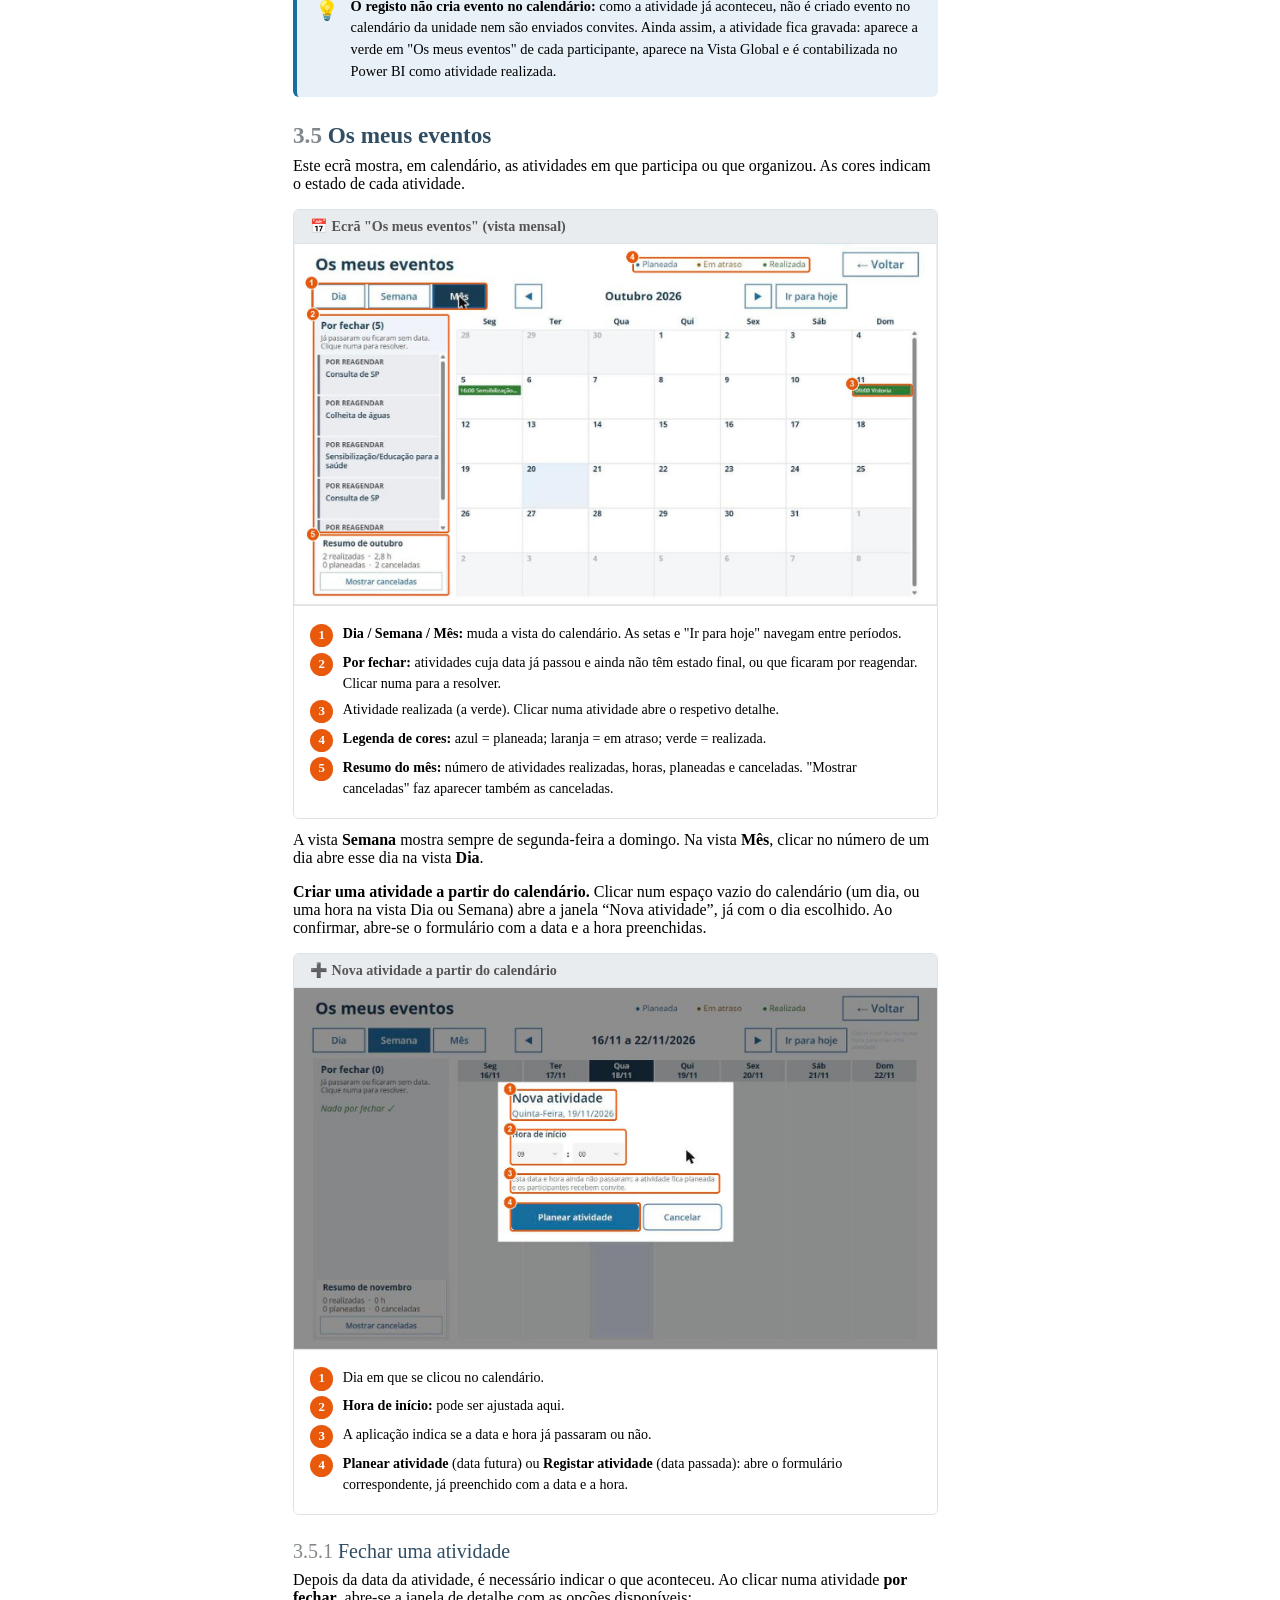
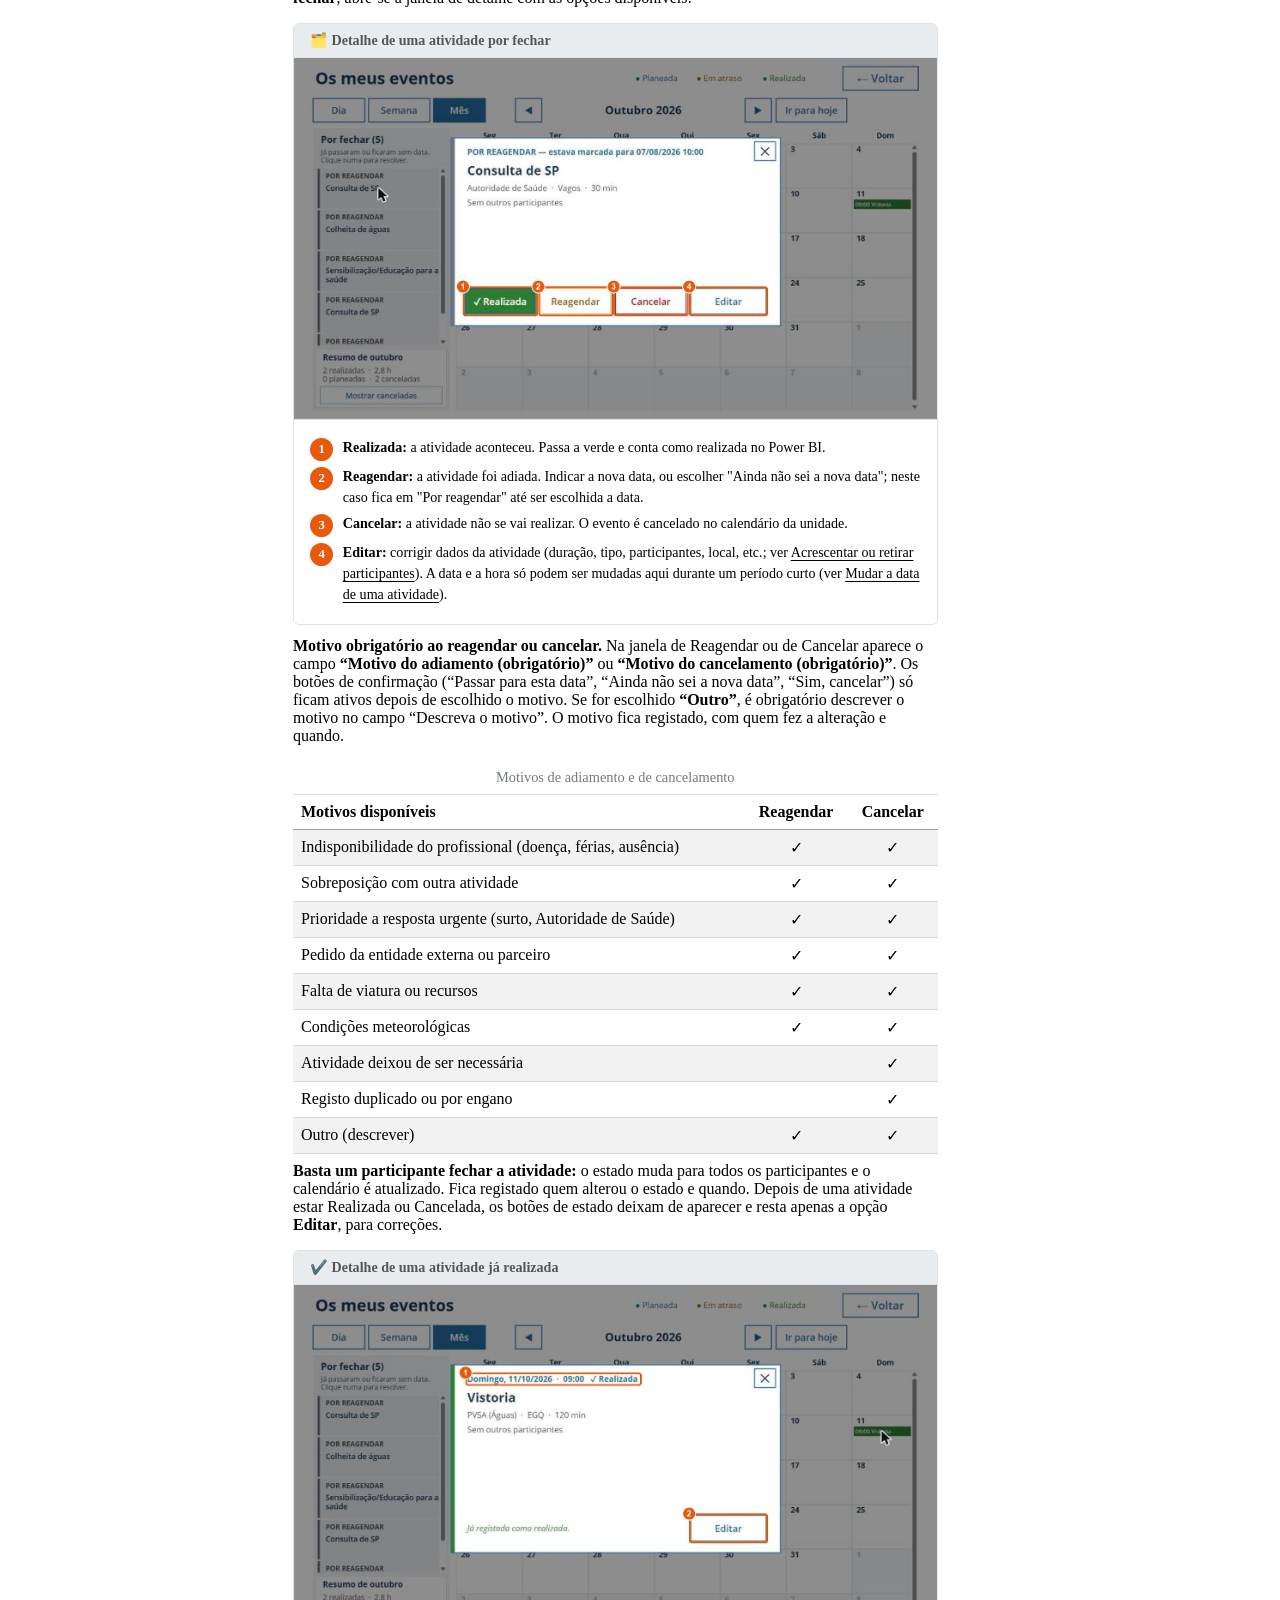
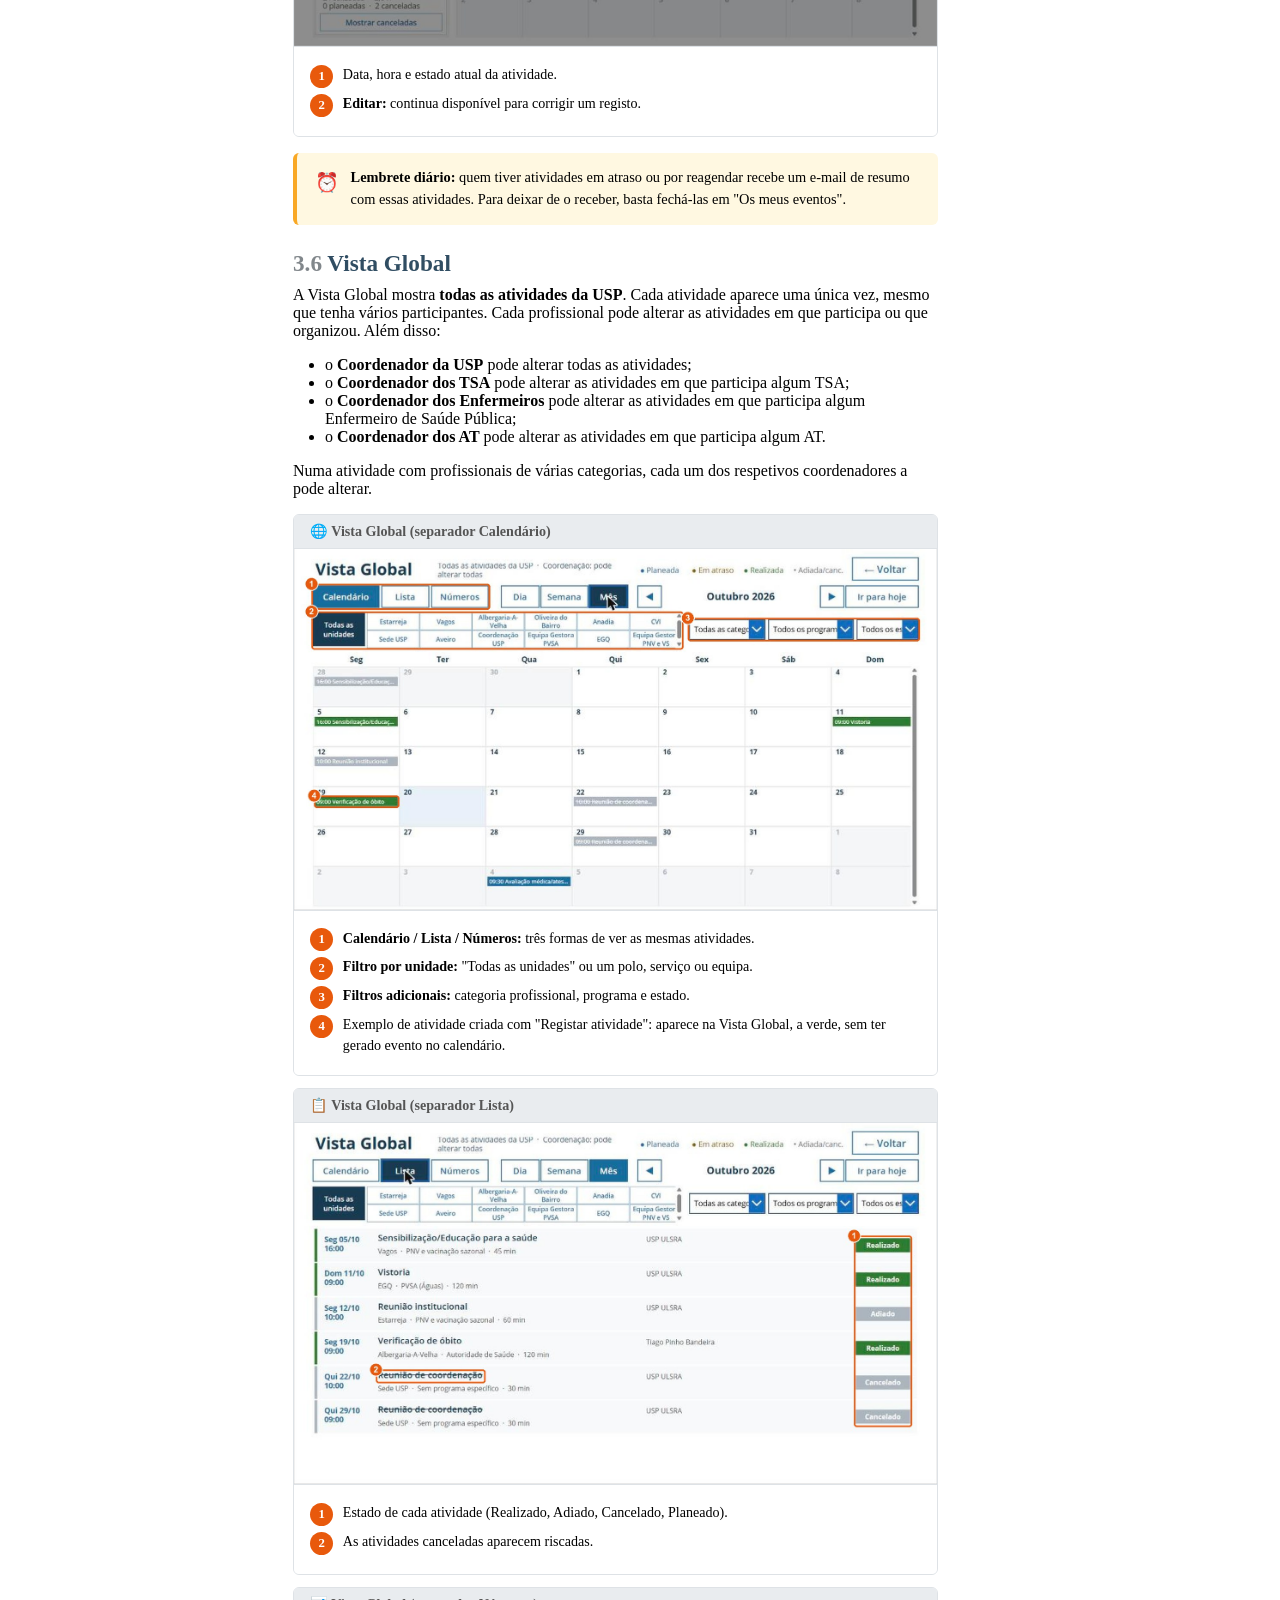
